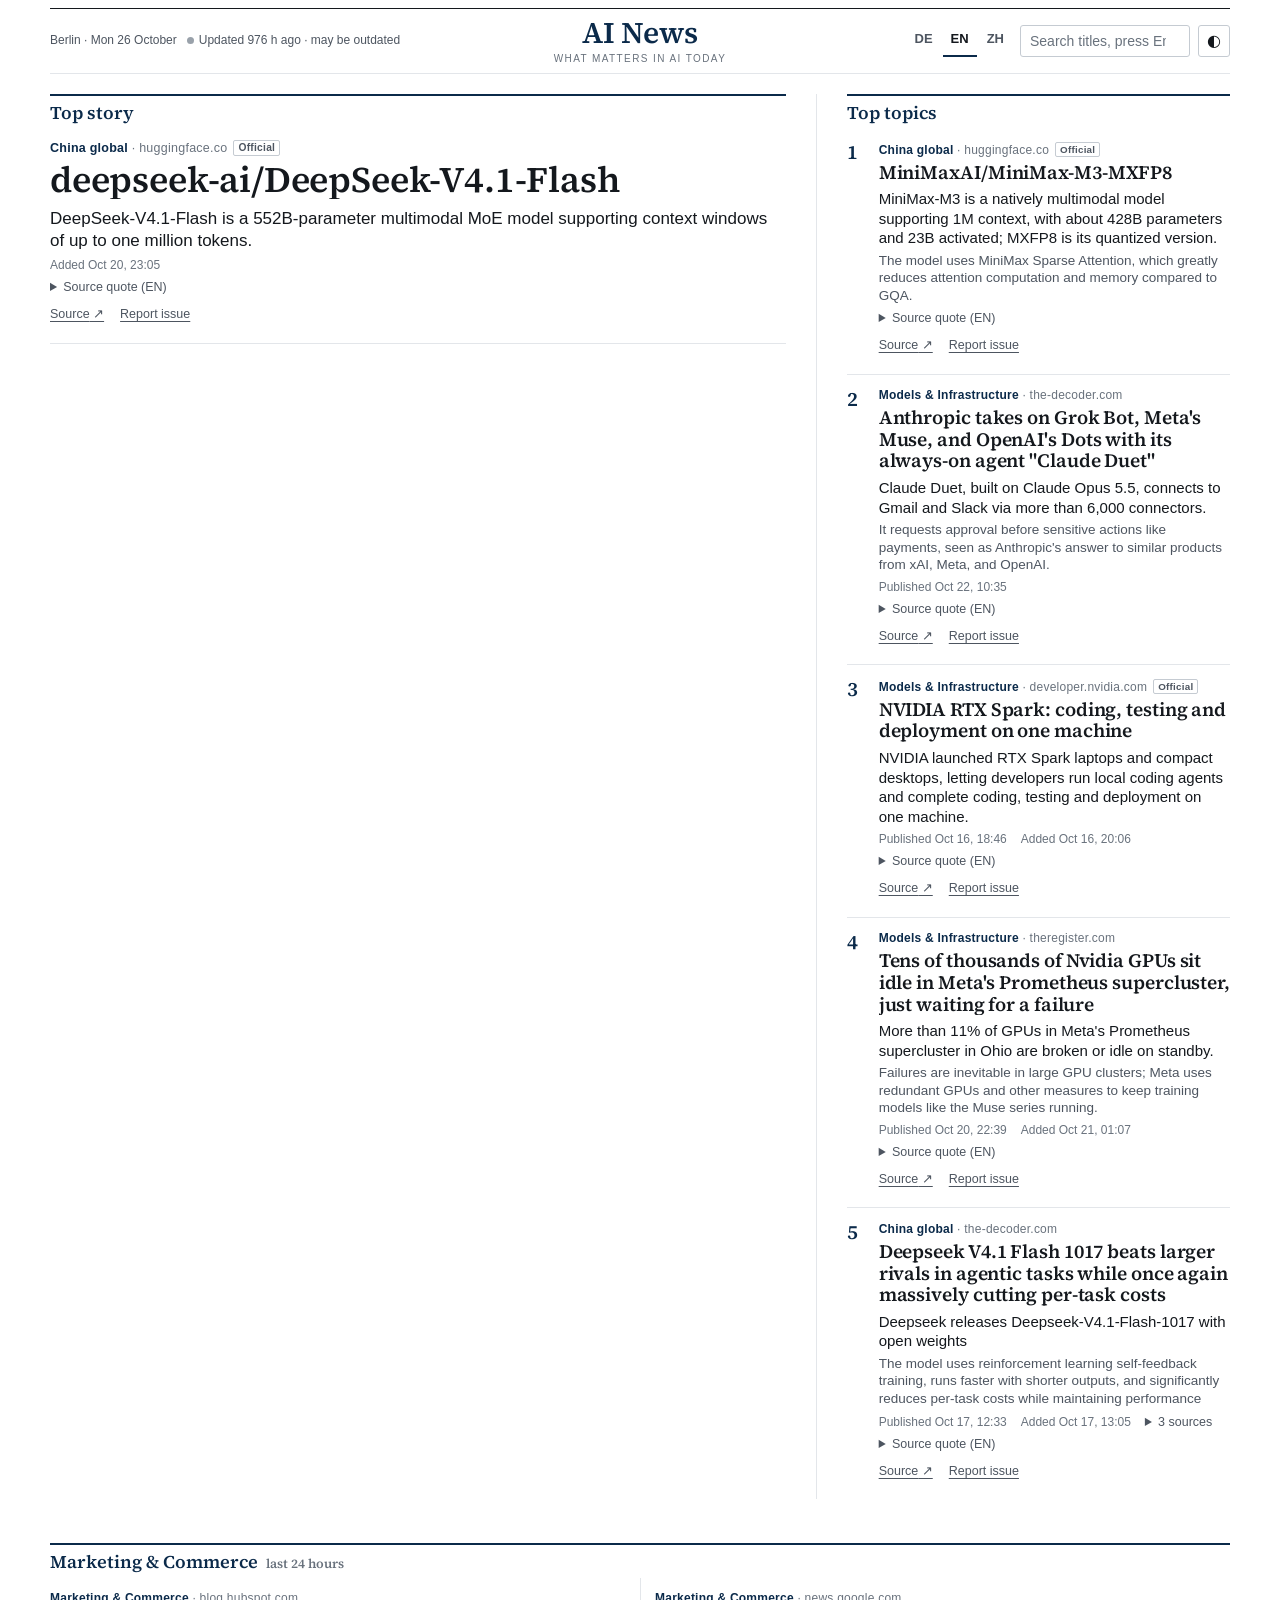
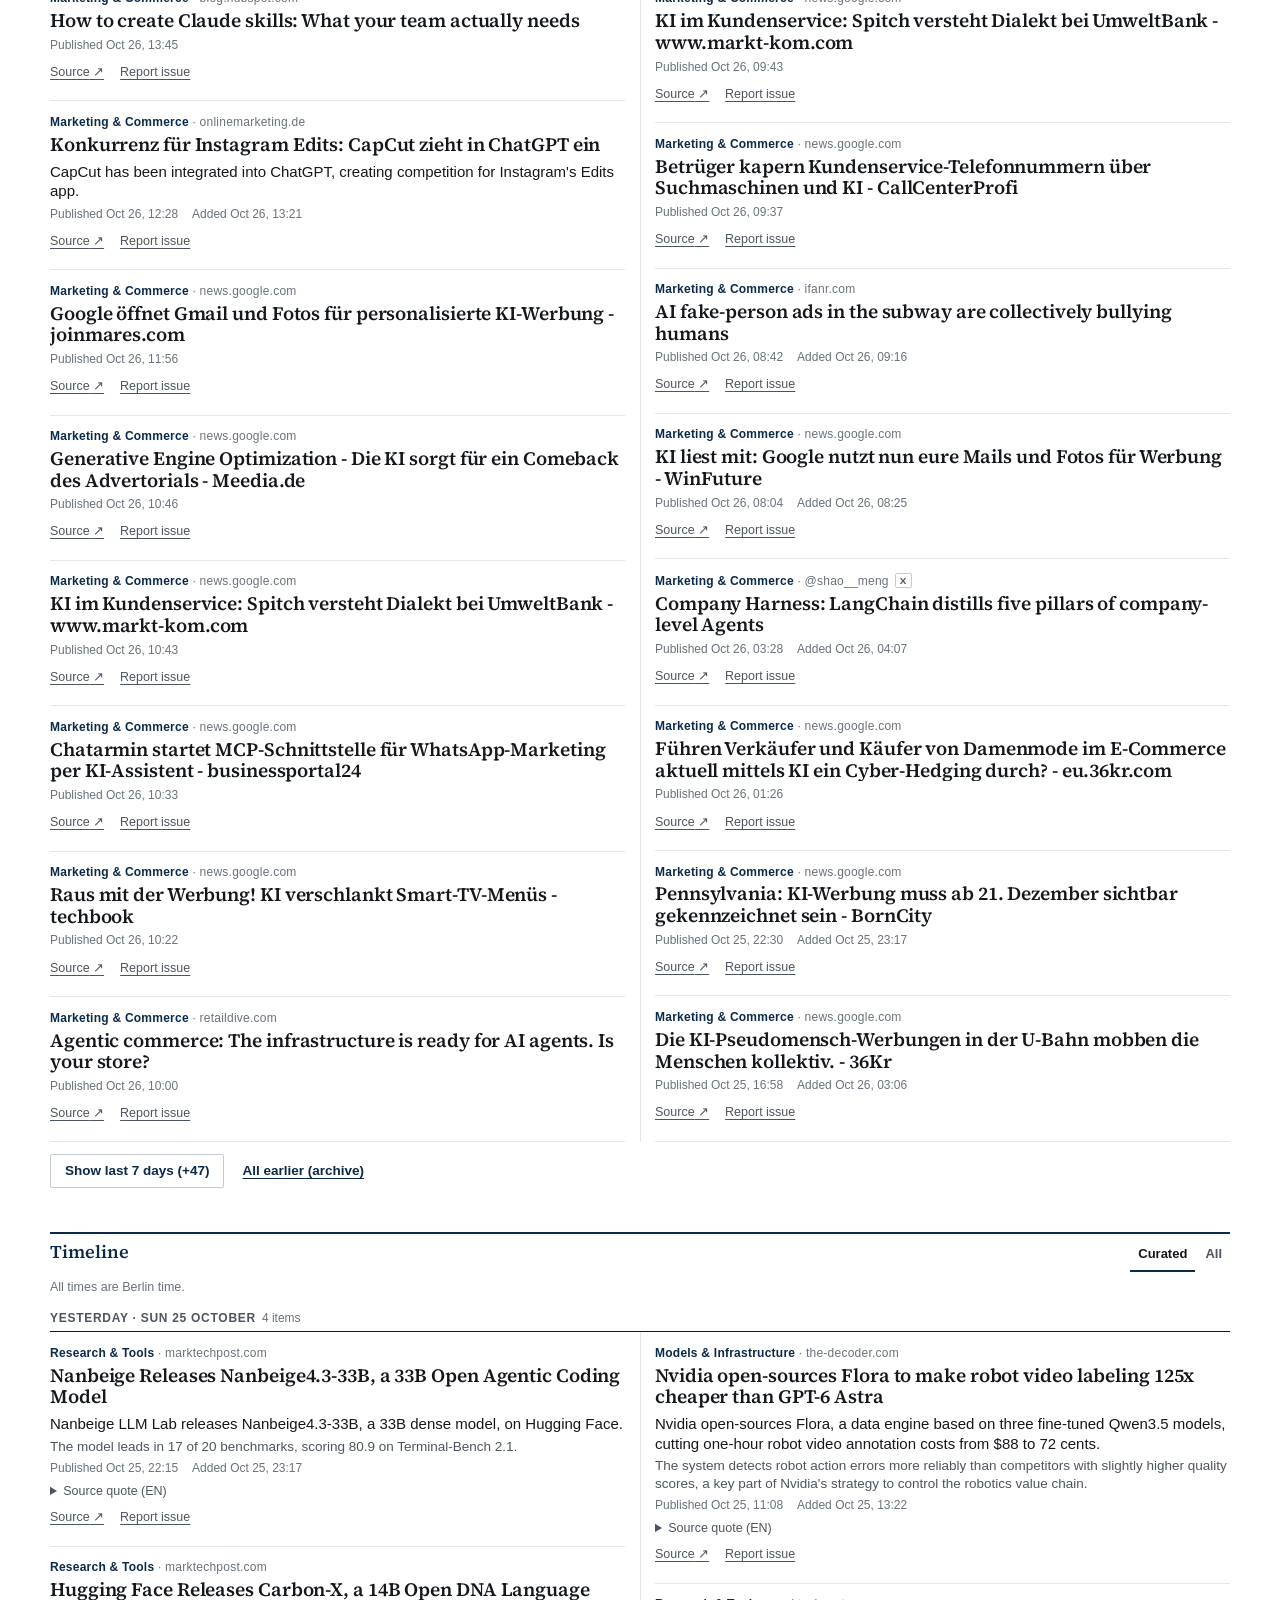
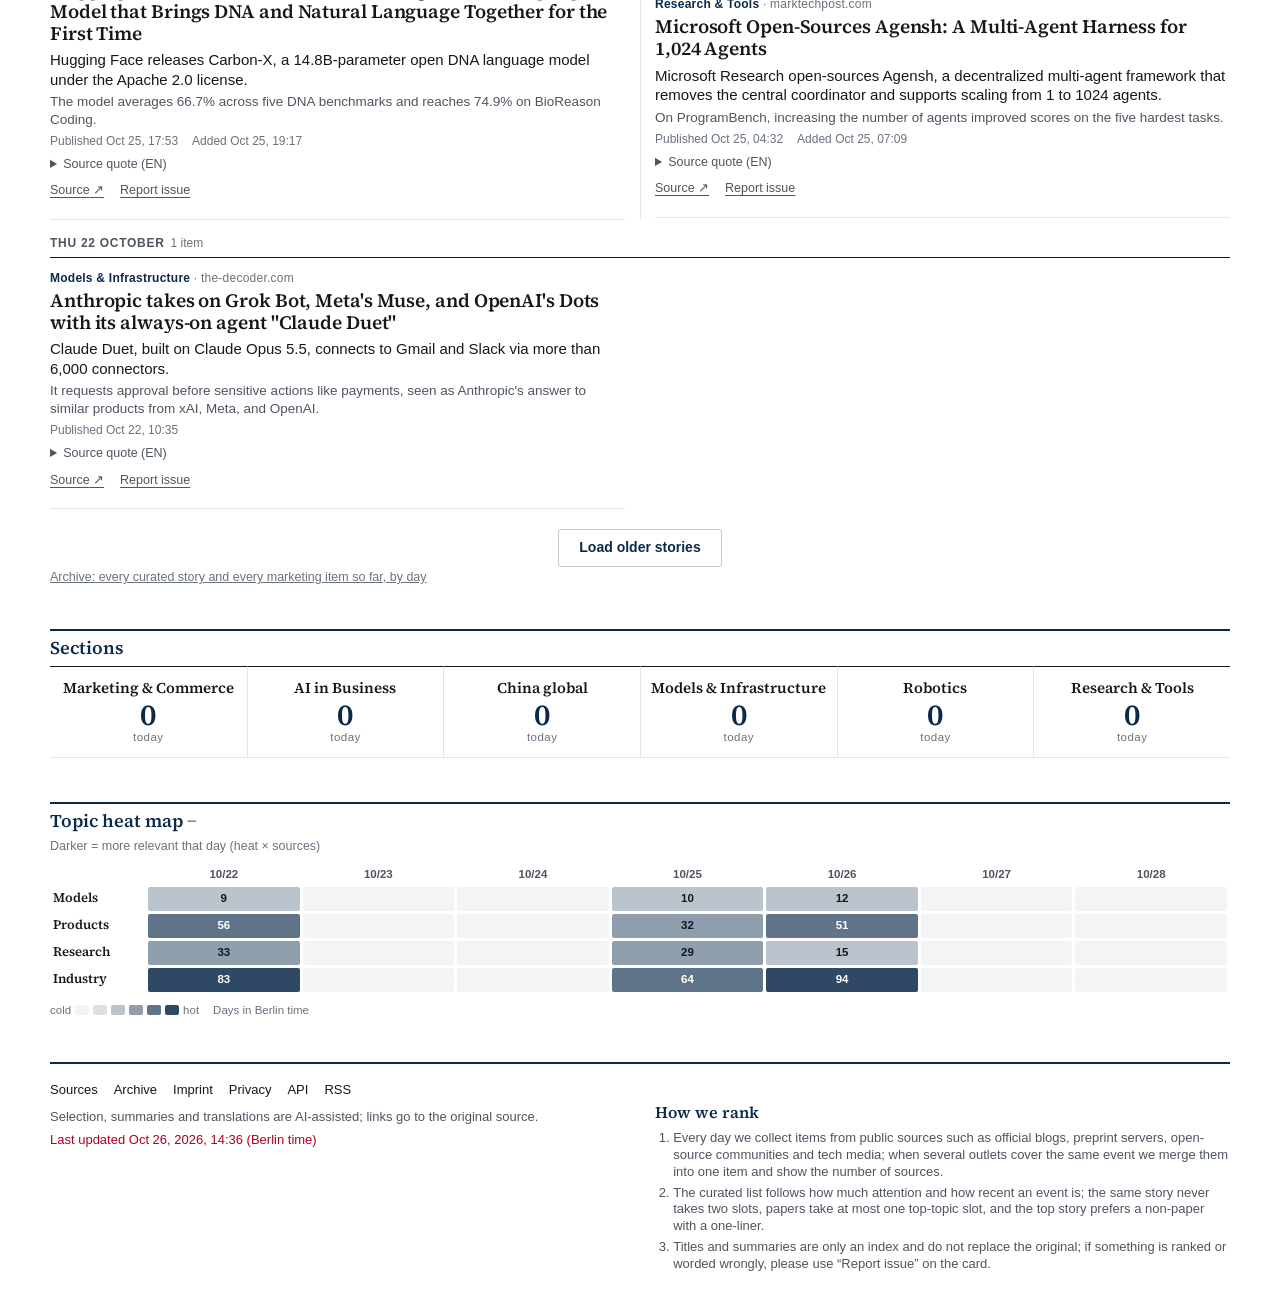
==== index.html @ ac94fbd1 "D6 发布链自动上线：job=ci generated_at=2026-10-26T13:36:54Z 精选=56；门禁全过（schema=过（3229 条，字段齐）；品牌=0 命中；精选=56（≥3" ====
<!doctype html>
<html lang="de">
<head>
<meta charset="utf-8">
<meta name="viewport" content="width=device-width, initial-scale=1, viewport-fit=cover">
<script>(function(){var r=document.documentElement;r.className+=" js";try{if(localStorage.getItem("kin-theme")==="dark")r.setAttribute("data-theme","dark")}catch(e){}})();</script>
<title>KI-Nachrichten · Was heute in der KI zählt</title>
<meta name="description" content="给中文读者的 AI 时间线：模型 / 产品 / 研究 / 行业，按柏林时间排列，标注抢跑时长与多源报道，每条卡片可展开核对英文原文引句。">
<link rel="canonical" href="https://news.aiimmigrant.de/">
<meta property="og:site_name" content="AI 资讯时间线">
<meta property="og:title" content="KI-Nachrichten · Was heute in der KI zählt">
<meta property="og:description" content="给中文读者的 AI 时间线：模型 / 产品 / 研究 / 行业，按柏林时间排列，标注抢跑时长与多源报道，每条卡片可展开核对英文原文引句。">
<link rel="stylesheet" href="assets/style.css">
<link rel="alternate" type="application/rss+xml" title="AI 资讯时间线" href="/feed.xml">
<link rel="alternate" type="application/json" title="AI 资讯时间线 · API v1" href="/api/v1/latest.json">
</head>
<body data-page="index" data-issues="https://github.com/sunxiaoxi2039-star/aiimmigrant-news/issues" data-stale-min="1800">
<div class="sheet"><div class="wrap">
<header class="topbar" id="topbar">
  <a class="wordmark" href="./" aria-label="KI-Nachrichten"><span class="wm-main" id="wordmark">KI-Nachrichten</span><span class="wm-sub" data-i="sub">Was heute in der KI zählt</span></a>
  <div class="tb-meta">
    <span class="tb-date" id="today-date"></span>
    <span class="fresh js-only" id="fresh" data-state="stale"><i class="dot" aria-hidden="true"></i><span id="fresh-txt"></span></span>
  </div>
  <div class="tb-tools">
    <div class="seg js-only" role="group" aria-label="Sprache / Language / 语言">
      <button type="button" id="lang-de" data-lang="de" aria-pressed="true">DE</button>
      <button type="button" id="lang-en" data-lang="en" aria-pressed="false">EN</button>
      <button type="button" id="lang-zh" data-lang="zh" aria-pressed="false">ZH</button>
    </div>
    <form class="search js-only" id="search-form" role="search"><input type="search" id="q" enterkeyhint="search" autocomplete="off" placeholder="Titel suchen, Enter zum Filtern" aria-label="Titel suchen, Enter zum Filtern" data-ph="ph" data-al="ph"></form>
    <button type="button" class="icon-btn js-only" id="theme-btn" aria-pressed="false" aria-label="Dunkler Modus" title="Dunkler Modus" data-al="theme" data-ti="theme">&#9680;</button>
  </div>
</header>

<p class="q-status" id="q-status" role="status" hidden></p>

<main id="main">
<section class="front sec" id="front" aria-live="polite">
  <div class="blk-lead">
    <div class="sec-head"><h2 class="blk-h" data-i="hLead">Schlagzeile</h2></div>
    <div id="lead"></div>
  </div>
  <div class="blk-top">
    <div class="sec-head"><h2 class="blk-h" data-i="hTop">Top-Themen</h2></div>
    <ol class="top-list" id="top-list"></ol>
  </div>
</section>

<section class="sec" id="multi" hidden>
  <div class="sec-head"><h2 class="blk-h" data-i="hMulti">Mehrfach berichtet</h2></div>
  <ul class="day-list" id="multi-list"></ul>
</section>

<section class="sec" id="marketing">
  <div class="sec-head"><h2 class="blk-h"><span data-i="mkH">Marketing &amp; Commerce</span><small id="mk-sub">letzte 24 Stunden</small></h2></div>
  <p class="fine" id="mk-note" hidden></p>
  <ul class="day-list" id="mk-list"></ul>
  <ul class="day-list" id="mk-ext" hidden></ul>
  <div class="mk-more">
    <button type="button" class="btn-line js-only" id="mk-btn" aria-expanded="false" aria-controls="mk-ext" hidden></button>
    <a href="archive/#marketing" data-i="mkAll">Alle früheren (Archiv)</a>
  </div>
</section>

<section class="sec" id="timeline">
  <div class="sec-head">
    <h2 class="blk-h" id="tl-title" data-i="timeline">Chronik</h2>
    <div class="seg js-only" role="group" aria-label="Umfang der Chronik" data-al="scopeAl">
      <button type="button" data-scope="selected" aria-pressed="true" data-i="scSel">Auswahl</button>
      <button type="button" data-scope="all" aria-pressed="false" data-i="scAll">Alle</button>
    </div>
  </div>
  <p class="tl-note" id="tl-note"></p>
  <div id="tl-days"></div>
  <button type="button" class="more" id="more" hidden>Ältere Meldungen laden</button>
  <p class="fine"><a href="archive/" data-i="arLink">Archiv: alle bisher ausgewählten Meldungen und Marketing-Meldungen nach Tag</a></p>
</section>

<section class="sec" id="cats">
  <div class="sec-head"><h2 class="blk-h" data-i="hCats">Rubriken</h2></div>
  <ul class="cat-list" id="cat-list"></ul>
</section>

<details class="heatwrap sec" id="heat">
  <summary class="sec-head" id="heat-sum"><h2 class="blk-h" data-i="heatTitle">Themen-Hitzekarte</h2></summary>
  <p class="fine" id="heat-sub" data-i="heatSub">Je dunkler, desto mehr Relevanz an diesem Tag (Hitze × Quellen)</p>
  <section class="hotbox heatmap" aria-label="热度地图"><h2>热度地图 <span class="badge">近 7 天</span><span class="hm-sub">格子越烫＝该主题当天越值得写（热度分×多源加权，鼠标悬停看标题）</span></h2><div class="hm-wrap"><table class="hm"><thead><tr><td></td><th scope="col"><span>10/22</span></th><th scope="col"><span>10/23</span></th><th scope="col"><span>10/24</span></th><th scope="col"><span>10/25</span></th><th scope="col"><span>10/26</span></th><th scope="col"><span>10/27</span></th><th scope="col"><span>10/28</span></th></tr></thead><tbody><tr><th scope="row">模型</th><td class="hm-c hm-2" title="模型 · 10/22 · 9 条 · 热度 472 · 1 条多源在报
— [MarkTechPost] Recursive Releases Flint, a…
— [HuggingFace博客] Ensemble forecasting with …
— [MarkTechPost] IBM AI Releases Granite Spe…"><span>9</span></td><td class="hm-c hm-0" title="模型 · 10/23 · 无条目"></td><td class="hm-c hm-0" title="模型 · 10/24 · 无条目"></td><td class="hm-c hm-2" title="模型 · 10/25 · 10 条 · 热度 434 · 1 条多源在报
— [MarkTechPost] How to Run Underdog Saluki …
— Nanbeige发布33B开源智能体编程模型
— [MarkTechPost] Hugging Face Releases Carbo…"><span>10</span></td><td class="hm-c hm-2" title="模型 · 10/26 · 12 条 · 热度 481 · 1 条多源在报
— DeepSeek-V4.1-Flash-1017 发布：更快更省
— [量子位] 成立3个月便反超GPT-6 Astra！深圳黑马首次亮相
— [雷峰网] DeepSeek 开源看家算子的同一周，AI 超过了它"><span>12</span></td><td class="hm-c hm-0" title="模型 · 10/27 · 无条目"></td><td class="hm-c hm-0" title="模型 · 10/28 · 无条目"></td></tr><tr><th scope="row">产品</th><td class="hm-c hm-4" title="产品 · 10/22 · 56 条 · 热度 2275
— Anthropic 推出 Claude Duet 云端代理
— Anthropic 发布常驻代理 Claude Duet
— [Claude Code Release] v2.1.307"><span>56</span></td><td class="hm-c hm-0" title="产品 · 10/23 · 无条目"></td><td class="hm-c hm-0" title="产品 · 10/24 · 无条目"></td><td class="hm-c hm-3" title="产品 · 10/25 · 32 条 · 热度 1162
— [Cohere] 推出 North 2
— 英伟达开源Flora：机器人视频标注成本降至1/125
— Anthropic称单智能体可取代多子智能体架构"><span>32</span></td><td class="hm-c hm-4" title="产品 · 10/26 · 51 条 · 热度 1732
— [Tech.eu] Swedish AI browser Strawberry ta…
— [TheRegister] Euro open source specialist …
— [TNW] Swedish startup Strawberry launches …"><span>51</span></td><td class="hm-c hm-0" title="产品 · 10/27 · 无条目"></td><td class="hm-c hm-0" title="产品 · 10/28 · 无条目"></td></tr><tr><th scope="row">研究</th><td class="hm-c hm-3" title="研究 · 10/22 · 33 条 · 热度 1343
— [LatentSpace] [AINews] OpenAI’s Patch the …
— [The Decoder] OpenAI agents analyze mouse …
— [DerStandard-Web] Anthropic will KI-Modell…"><span>33</span></td><td class="hm-c hm-0" title="研究 · 10/23 · 无条目"></td><td class="hm-c hm-0" title="研究 · 10/24 · 无条目"></td><td class="hm-c hm-3" title="研究 · 10/25 · 29 条 · 热度 1062
— [MarkTechPost] Researchers from Stanford a…
— 微软开源Agensh：支持1024个智能体的多智能体框架
— [TNW] Outside evaluators found ways OpenAI…"><span>29</span></td><td class="hm-c hm-2" title="研究 · 10/26 · 15 条 · 热度 571
— 清华与港中大开源AKV：面向LLM智能体的KV缓存工程服务系统
— [heise] heise+ | Weltmodelle: Wie KI lernt…
— [t3n] Wie Hacker KI-Modelle gegeneinander …"><span>15</span></td><td class="hm-c hm-0" title="研究 · 10/27 · 无条目"></td><td class="hm-c hm-0" title="研究 · 10/28 · 无条目"></td></tr><tr><th scope="row">行业</th><td class="hm-c hm-5" title="行业 · 10/22 · 83 条 · 热度 3492 · 1 条多源在报
— [Handelsblatt-Schlagzeilen] Künstliche Int…
— [WiWo-Unternehmen] KI-Start-up: DeepSeek s…
— [DerStandard-Web] Chinesisches KI-Start-up…"><span>83</span></td><td class="hm-c hm-0" title="行业 · 10/23 · 无条目"></td><td class="hm-c hm-0" title="行业 · 10/24 · 无条目"></td><td class="hm-c hm-4" title="行业 · 10/25 · 64 条 · 热度 2194
— 【商报头条】人工智能：SpaceX为AI芯片融资400亿美元
— [TNW] OpenAI cuts its valuation target to …
— [TNW] DeepSeek and MiniMax cleared to take…"><span>64</span></td><td class="hm-c hm-5" title="行业 · 10/26 · 94 条 · 热度 3899 · 2 条多源在报
— [ManagerMagazin-Unternehmen] Elon Musk: Sp…
— [量子位] 趋境科技完成 B 轮融资，半年实现超十倍速增长，加速高品质 AI Tok…
— 英国政府成立AI生物安全实验室应对新兴生物威胁"><span>94</span></td><td class="hm-c hm-0" title="行业 · 10/27 · 无条目"></td><td class="hm-c hm-0" title="行业 · 10/28 · 无条目"></td></tr></tbody></table></div><div class="hm-legend"><span>冷</span><i class="hm-0"></i><i class="hm-1"></i><i class="hm-2"></i><i class="hm-3"></i><i class="hm-4"></i><i class="hm-5"></i><span>烫</span><span class="hm-tz">日期按柏林时间切</span></div></section>
</details>
</main>

<footer class="foot" id="foot">
  <nav class="foot-links" aria-label="Footer"><a href="agents/" data-f="sources">Quellen</a><a href="archive/" data-f="archive">Archiv</a><a href="about.html#impressum" data-f="impressum">Impressum</a><a href="about.html#datenschutz" data-f="privacy">Datenschutz</a><a href="api/v1/latest.json" data-f="api">API</a><a href="feed.xml" data-f="rss">RSS</a></nav>
  <div class="foot-cols">
    <div>
      <p><span data-f="note">Auswahl, Zusammenfassung und Übersetzung KI-gestützt; Links führen zur Originalquelle.</span></p>
      <p><span id="last-updated" class="upd">Zuletzt aktualisiert 26.10.2026 14:36 (Berliner Zeit)</span></p>
    </div>
    <section class="wie" id="wie">
      <h2 data-i="wieH">Wie wir sortieren</h2>
      <ol>
        <li data-i="wie1">Wir sammeln täglich Meldungen aus öffentlichen Quellen wie offiziellen Blogs, Preprint-Servern, Open-Source-Communities und Tech-Medien; wird dasselbe Ereignis mehrfach berichtet, fassen wir es zu einer Meldung zusammen und nennen die Zahl der Quellen.</li>
        <li data-i="wie2">Die Auswahl folgt der Beachtung und Aktualität eines Ereignisses; dasselbe Thema belegt nur einen Platz, Studien stellen höchstens ein Top-Thema, und die Schlagzeile ist bevorzugt keine Studie und hat eine Kurzfassung.</li>
        <li data-i="wie3">Titel und Kurzfassungen sind nur ein Verzeichnis und ersetzen das Original nicht; stimmt etwas nicht, bitte „Fehler melden“ auf der Karte nutzen.</li>
      </ol>
    </section>
  </div>
</footer>

<noscript><div class="noscript-box">JavaScript erforderlich. Rohdaten: <a href="data/%E7%B2%BE%E9%80%89%E5%BA%93.json">data/精选库.json</a> · Archiv ohne JavaScript / Archive / 往期：<a href="archive/">archive/</a></div></noscript>
</div></div>

<script type="application/json" id="seed-data">{"generated_at_utc":"2026-10-26T13:36:54Z","profile":"zh","today_beijing":"2026-10-26","counts":{"total":3229,"selected":56,"big_fish_pending":0,"gates_all_green":1031,"hard_gate_hits":3,"freshness_gate_hits":0,"fresh_round":394,"fresh_green":32,"window_h":36.0,"window_out":7254,"carried":2835,"carried_expired":315,"carried_replaced":3,"retain_days":30.0,"trilingual":309,"domain_cap_demoted":2,"major_event_relayed":0,"major_channel":"major_source_zero","major_channel_vendor_nobody":5,"patch_selected":0,"title2":{"rewrite":0,"cut":0,"fallback":2,"strip":0},"title_src_fallback_selected":1,"title_src_cap_demoted":0,"title_src_cap_promoted":0,"body_source":{"page":73,"rss_full":20,"rss_teaser":301,"none":0},"dedup_from":8329,"prescreened_out":446},"heartbeat":{"radar_when_utc":"2026-10-26T13:23:34Z","minutes_ago":31,"status":"fresh","rule":"\u003e=180min 变红","computed_at_utc":"2026-10-26T13:54:38Z"},"items":[{"id":"f3132748f6fd","title_zh":"DeepSeek-V4.1-Flash-1017 发布：更快更省","one_liner_zh":"该模型是 DeepSeek-V4.1-Flash 的小版本更新，在推理、编程、智能体任务和视觉基准上均有显著提升。","why_zh":"新模型缩短任务执行时间和输出长度，使用户能以更低成本更快完成任务，推进多智能体框架下的性能–成本帕累托前沿。","title_en":"deepseek-ai/DeepSeek-V4.1-Flash-1017","title_de":"DeepSeek-V4.1-Flash-1017 veröffentlicht: schneller und günstiger","one_liner_en":"The model is a minor update to DeepSeek-V4.1-Flash, with significant gains across reasoning, coding, agentic tasks, and vision benchmarks.","one_liner_de":"Das Modell ist ein kleines Update zu DeepSeek-V4.1-Flash mit deutlichen Verbesserungen bei Reasoning, Programmieren, Agent-Aufgaben und Vision-Benchmarks.","why_en":"","why_de":"","category":"模型","selected":false,"score":81.5,"heat":71.7,"source_name":"中国实验室","source_tier":"T1","url":"https://huggingface.co/deepseek-ai/DeepSeek-V4.1-Flash-1017","published_utc":null,"first_seen_utc":"2026-10-26T00:06:41Z","detection_delay_hours":null,"scoop_hours":null,"clusters":[{"source_name":"GitHub代码","url":"https://github.com/karminski/deepseek-v4.1-flash-1017-issue-pov"}],"quote_en":"DeepSeek-V4.1-Flash-1017 is a minor update to DeepSeek-V4.1-Flash, delivering substantial improvements across reasoning, coding, agentic tasks, and visual benchmarks.","body_source":"rss_teaser","extract_len":23,"patch_card":false,"major_event":false,"body_relay":null,"big_fish_pending":false,"gates":{"g1_slots":true,"g2_entities":true,"g3_selfcheck":true,"g4_quote":true,"g5_banned":true,"g6_brand":true,"degraded":null,"title2_rewrite":"超长/不完整 37 字 → 重写 32 字","reused":true,"hard_gate":["no_body:rss_teaser"]},"title_src":"deepseek-ai/DeepSeek-V4.1-Flash-1017"},{"id":"0881830575a3","title_zh":"DeepSeek-V4.1-Flash 发布：百万上下文 MoE","one_liner_zh":"DeepSeek-V4.1-Flash 为 552B 参数多模态 MoE 模型，支持最多一百万 token 上下文","why_zh":"每个 token 仅激活 8B（预填）/16B（解码）参数，持久 KV 缓存约为 V4-Flash 的 1/8","title_en":"deepseek-ai/DeepSeek-V4.1-Flash","title_de":"DeepSeek-V4.1-Flash veröffentlicht: MoE mit Millionen-Token-Kontext","one_liner_en":"DeepSeek-V4.1-Flash is a 552B-parameter multimodal MoE model supporting context windows of up to one million tokens.","one_liner_de":"DeepSeek-V4.1-Flash ist ein multimodales MoE-Modell mit 552B Parametern und unterstützt Kontexte von bis zu einer Million Token.","why_en":"","why_de":"","category":"模型","selected":true,"score":81.5,"heat":65.2,"source_name":"中国实验室","source_tier":"T1","url":"https://huggingface.co/deepseek-ai/DeepSeek-V4.1-Flash","published_utc":null,"first_seen_utc":"2026-10-20T21:05:43Z","detection_delay_hours":null,"scoop_hours":null,"clusters":[],"quote_en":"This allows the model to activate only 8B parameters per token during prefill and 16B during decode, substantially improving cost efficiency for input-heavy agentic workloads.","body_source":"page","extract_len":3000,"patch_card":false,"major_event":false,"body_relay":null,"big_fish_pending":false,"gates":{"g1_slots":true,"g2_entities":true,"g3_selfcheck":true,"g4_quote":true,"g5_banned":true,"g6_brand":true,"degraded":null,"title2_rewrite":"超长/不完整 38 字 → 重写 32 字","reused":true},"title_src":"deepseek-ai/DeepSeek-V4.1-Flash","carried":true},{"id":"340d22003898","title_zh":"MiniMax发布MiniMax-M3-MXFP8量化模型","one_liner_zh":"MiniMax-M3是原生多模态模型，支持1M上下文，约428B参数、23B激活参数，MXFP8为其量化版本。","why_zh":"该模型采用MiniMax Sparse Attention稀疏注意力机制，相比GQA大幅降低注意力计算和内存占用","title_en":"MiniMaxAI/MiniMax-M3-MXFP8","title_de":"MiniMax veröffentlicht MiniMax-M3 MXFP8 quantisiertes Modell","one_liner_en":"MiniMax-M3 is a natively multimodal model supporting 1M context, with about 428B parameters and 23B activated; MXFP8 is its quantized version.","one_liner_de":"MiniMax-M3 ist ein nativ multimodales Modell mit 1M Kontext, etwa 428B Parametern und 23B aktivierten; MXFP8 ist die quantisierte Version.","why_en":"The model uses MiniMax Sparse Attention, which greatly reduces attention computation and memory compared to GQA.","why_de":"Das Modell nutzt MiniMax Sparse Attention und reduziert im Vergleich zu GQA Aufmerksamkeitsberechnung und Speicherbedarf deutlich.","category":"模型","selected":true,"score":81.5,"heat":65.2,"source_name":"中国实验室","source_tier":"T1","url":"https://huggingface.co/MiniMaxAI/MiniMax-M3-MXFP8","published_utc":null,"first_seen_utc":null,"detection_delay_hours":null,"scoop_hours":null,"clusters":[],"quote_en":"MiniMax-M3 is a native multimodal model with 1M context. It has ~428B parameters and ~23B activated parameters.","body_source":"page","extract_len":813,"patch_card":false,"major_event":false,"body_relay":null,"big_fish_pending":false,"gates":{"g1_slots":true,"g2_entities":true,"g3_selfcheck":true,"g4_quote":true,"g5_banned":true,"g6_brand":true,"degraded":null,"reused":true},"title_src":"MiniMaxAI/MiniMax-M3-MXFP8","carried_since_utc":"2026-10-22T00:38:35Z","carried":true},{"id":"f02d3bd3ecb7","title_zh":"[WorldLabs] 世界模型的分类体系","one_liner_zh":"","why_zh":"","title_en":"","title_de":"","one_liner_en":"","one_liner_de":"","why_en":"","why_de":"","category":"模型","selected":false,"score":80.0,"heat":64.0,"source_name":"官方博客","source_tier":"T1","url":"https://www.worldlabs.ai/blog/taxonomy-of-world-models","published_utc":null,"first_seen_utc":null,"detection_delay_hours":null,"scoop_hours":null,"clusters":[],"quote_en":"","body_source":"rss_teaser","extract_len":13,"patch_card":false,"major_event":false,"body_relay":null,"big_fish_pending":false,"gates":{"g1_slots":true,"g2_entities":true,"g3_selfcheck":true,"g4_quote":false,"g5_banned":true,"g6_brand":true,"degraded":"translate","degrade_reason":"g1=['quote 缺失'] g4=True"},"title_src":"[WorldLabs] taxonomy-of-world-models","carried_since_utc":"2026-10-22T00:38:35Z","carried":true},{"id":"b8c91c3458cb","title_zh":"","one_liner_zh":"","why_zh":"","title_en":"","title_de":"","one_liner_en":"","one_liner_de":"","why_en":"","why_de":"","category":"模型","selected":false,"score":78.0,"heat":62.4,"source_name":"官方博客","source_tier":"T1","url":"https://ai.meta.com/blog/introducing-muse-image-muse-video-msl/","published_utc":null,"first_seen_utc":null,"detection_delay_hours":null,"scoop_hours":null,"clusters":[],"quote_en":"","body_source":"rss_teaser","extract_len":11,"patch_card":false,"major_event":false,"body_relay":null,"big_fish_pending":false,"gates":{"g1_slots":true,"g2_entities":true,"g3_selfcheck":true,"g4_quote":false,"g5_banned":true,"g6_brand":true,"degraded":"translate","degrade_reason":"g1=['quote 缺失'] g4=True"},"title_src":"[Meta AI] introducing-muse-image-muse-video-msl","carried_since_utc":"2026-10-26T13:36:54Z","carried":true},{"id":"0edef253213e","title_zh":"NVIDIA推出Sentry：运行时保障AI代理安全","one_liner_zh":"NVIDIA Sentry是一个安全软件框架，用于在运行时监控AI代理。","why_zh":"原文指出代理在使用工具和凭证时可能绕过安全控制，监控需在代理无法触及的地方运行。","title_en":"Inside NVIDIA Sentry: Secure AI Agents at Runtime","title_de":"NVIDIA bringt Sentry für KI-Agenten-Sicherheit zur Laufzeit","one_liner_en":"NVIDIA Sentry is a security software framework for monitoring AI agents at runtime.","one_liner_de":"NVIDIA Sentry ist ein Sicherheitssoftware-Framework zur Überwachung von KI-Agenten zur Laufzeit.","why_en":"","why_de":"","category":"产品","selected":false,"score":75.5,"heat":67.5,"source_name":"官方RSS","source_tier":"T1","url":"https://developer.nvidia.com/blog/inside-nvidia-sentry-secure-ai-agents-at-runtime/","published_utc":"2026-10-21T09:52:19Z","first_seen_utc":null,"detection_delay_hours":null,"scoop_hours":null,"clusters":[],"quote_en":"NVIDIA Sentry is a security software framework that monitors AI…","body_source":"rss_teaser","extract_len":401,"patch_card":false,"major_event":false,"body_relay":null,"big_fish_pending":false,"gates":{"g1_slots":true,"g2_entities":true,"g3_selfcheck":true,"g4_quote":true,"g5_banned":true,"g6_brand":true,"degraded":null,"reused":true,"hard_gate":["no_body:rss_teaser"]},"title_src":"[NVIDIA生成式AI] Inside NVIDIA Sentry: Secure AI Agents at Runtime","carried":true},{"id":"d12066bfd5f2","title_zh":"DeepSeek发布V4.1-Flash-1017","one_liner_zh":"DeepSeek-V4.1-Flash-1017上线网站、App和API，Search \u0026 Fetch API开放","why_zh":"新模型经自反馈强化学习改进端到端项目开发，覆盖从游戏创建到3D建模的完整项目构建。","title_en":"[DeepSeek] news261017","title_de":"DeepSeek veröffentlicht V4.1-Flash-1017","one_liner_en":"DeepSeek-V4.1-Flash-1017 is live on the website, app, and API, with the Search \u0026 Fetch API now open.","one_liner_de":"DeepSeek-V4.1-Flash-1017 ist auf Website, App und API verfügbar, die Search-\u0026-Fetch-API ist geöffnet.","why_en":"","why_de":"","category":"模型","selected":false,"score":75.0,"heat":60.0,"source_name":"官方博客","source_tier":"T1","url":"https://api-docs.deepseek.com/news/news261017","published_utc":null,"first_seen_utc":null,"detection_delay_hours":null,"scoop_hours":null,"clusters":[],"quote_en":"Stronger benchmark performance, faster task completion, and shorter outputs than the previous version—a Pareto improvement in performance and cost.","body_source":"rss_teaser","extract_len":12,"patch_card":false,"major_event":false,"body_relay":null,"big_fish_pending":false,"gates":{"g1_slots":true,"g2_entities":true,"g3_selfcheck":true,"g4_quote":true,"g5_banned":true,"g6_brand":true,"degraded":null,"title2_cut":"超长/不完整 36 字 → 句读边界完整性截断 25 字（无省略号）","reused":true,"hard_gate":["no_body:rss_teaser"]},"title_src":"[DeepSeek] news261017"},{"id":"b2f8743d736c","title_zh":"Qwen发布Qwen-Image-2.1-Turbo文生图模型","one_liner_zh":"Qwen-Image-2.1-Turbo是Qwen-Image-2.1的加速检查点，支持8步去噪的文生图和图像编辑。","why_zh":"该模型采用7B视觉生成架构，可直接通过Diffusers加载使用，无需手动配置调度器。","title_en":"Qwen/Qwen-Image-2.1-Turbo","title_de":"Qwen veröffentlicht Qwen-Image-2.1-Turbo Text-zu-Bild-Modell","one_liner_en":"Qwen-Image-2.1-Turbo is an accelerated checkpoint of Qwen-Image-2.1, supporting 8-step denoising for text-to-image generation and image editing.","one_liner_de":"Qwen-Image-2.1-Turbo ist ein beschleunigter Checkpoint von Qwen-Image-2.1 und unterstützt 8-stufiges Denoising für Text-zu-Bild-Generierung und Bildbearbeitung.","why_en":"Built on a 7B visual generation architecture, it loads directly via Diffusers without manual scheduler configuration.","why_de":"Basierend auf einer 7B-Architektur für visuelle Generierung lässt es sich direkt über Diffusers laden, ohne manuelle Scheduler-Konfiguration.","category":"模型","selected":true,"score":75.0,"heat":60.0,"source_name":"中国实验室","source_tier":"T1","url":"https://huggingface.co/Qwen/Qwen-Image-2.1-Turbo","published_utc":null,"first_seen_utc":null,"detection_delay_hours":null,"scoop_hours":null,"clusters":[],"quote_en":"Qwen-Image-2.1-Turbo is an accelerated checkpoint of Qwen-Image-2.1 for text-to-image generation and image editing with 8 denoising steps.","body_source":"page","extract_len":1742,"patch_card":false,"major_event":false,"body_relay":null,"big_fish_pending":false,"gates":{"g1_slots":true,"g2_entities":true,"g3_selfcheck":true,"g4_quote":true,"g5_banned":true,"g6_brand":true,"degraded":null},"title_src":"Qwen/Qwen-Image-2.1-Turbo","carried_since_utc":"2026-10-20T16:10:03Z","carried":true},{"id":"b94e2367d6a1","title_zh":"音频语言模型听说特征方向一致性研究","one_liner_zh":"研究对6个模型、7个特征、11个语系的15种语言测量音频与文本两条流表示特征方向的一致性。","why_zh":"仅两个Qwen2.5-Omni模型的voicing在多重检验校正后超过随机配对参考，且参考值在不同模型间相差七倍。","title_en":"Do Audio Language Models Hear and Read Distinctive Features Alike?","title_de":"Richtungskonsistenz auditiver und textueller Merkmale in Audiosprachmodellen","one_liner_en":"Study measures feature direction consistency between audio and text streams across 6 models, 7 features, and 15 languages from 11 language families.","one_liner_de":"Studie misst Richtungskonsistenz zwischen Audio- und Textströmen über 6 Modelle, 7 Merkmale und 15 Sprachen aus 11 Sprachfamilien.","why_en":"Only two Qwen2.5-Omni models exceeded random-pair reference for voicing after multiple-testing correction, with reference values varying sevenfold across models.","why_de":"Nur zwei Qwen2.5-Omni-Modelle übertrafen die Zufallspaar-Referenz für Voicing nach Mehrfachtest-Korrektur, mit siebenfach variierenden Referenzwerten zwischen Modellen.","category":"模型","selected":true,"score":74.5,"heat":59.6,"source_name":"arXiv论文","source_tier":"T1","url":"http://arxiv.org/abs/2609.30167v1","published_utc":null,"first_seen_utc":null,"detection_delay_hours":null,"scoop_hours":null,"clusters":[],"quote_en":"We apply this to 6 models, 7 features and 15 languages from 11 families.","body_source":"page","extract_len":1085,"patch_card":false,"major_event":false,"body_relay":null,"big_fish_pending":false,"gates":{"g1_slots":true,"g2_entities":true,"g3_selfcheck":true,"g4_quote":true,"g5_banned":true,"g6_brand":true,"degraded":null},"title_src":"Do Audio Language Models Hear and Read Distinctive Features Alike?","carried_since_utc":"2026-10-16T07:10:50Z","carried":true},{"id":"ad63bb18fc0c","title_zh":"[Cohere] 推出 North 2","one_liner_zh":"","why_zh":"","title_en":"introducing-north-2","title_de":"Cohere stellt North 2 vor","one_liner_en":"","one_liner_de":"","why_en":"","why_de":"","category":"产品","selected":false,"score":74.0,"heat":59.2,"source_name":"官方博客","source_tier":"T1","url":"https://cohere.com/blog/introducing-north-2","published_utc":null,"first_seen_utc":"2026-10-25T16:21:11Z","detection_delay_hours":null,"scoop_hours":null,"clusters":[],"quote_en":"","body_source":"rss_teaser","extract_len":10,"patch_card":false,"major_event":false,"body_relay":null,"big_fish_pending":false,"gates":{"g1_slots":true,"g2_entities":true,"g3_selfcheck":true,"g4_quote":false,"g5_banned":true,"g6_brand":true,"degraded":"translate","degrade_reason":"g1=['quote 缺失'] g4=True"},"title_src":"[Cohere] introducing-north-2"},{"id":"9925685aaa72","title_zh":"","one_liner_zh":"","why_zh":"","title_en":"","title_de":"","one_liner_en":"","one_liner_de":"","why_en":"","why_de":"","category":"模型","selected":false,"score":74.0,"heat":59.2,"source_name":"官方博客","source_tier":"T1","url":"https://ai.meta.com/blog/introducing-muse-spark-meta-model-api/","published_utc":null,"first_seen_utc":null,"detection_delay_hours":null,"scoop_hours":null,"clusters":[],"quote_en":"","body_source":"rss_teaser","extract_len":11,"patch_card":false,"major_event":false,"body_relay":null,"big_fish_pending":false,"gates":{"g1_slots":true,"g2_entities":true,"g3_selfcheck":true,"g4_quote":false,"g5_banned":true,"g6_brand":true,"degraded":"translate","degrade_reason":"g1=['quote 缺失'] g4=True"},"title_src":"[Meta AI] introducing-muse-spark-meta-model-api","carried_since_utc":"2026-10-26T13:36:54Z","carried":true},{"id":"177e11a40614","title_zh":"[Meta AI] 介绍 muse-spark-msl","one_liner_zh":"","why_zh":"","title_en":"","title_de":"","one_liner_en":"","one_liner_de":"","why_en":"","why_de":"","category":"模型","selected":false,"score":74.0,"heat":59.2,"source_name":"官方博客","source_tier":"T1","url":"https://ai.meta.com/blog/introducing-muse-spark-msl/","published_utc":null,"first_seen_utc":null,"detection_delay_hours":null,"scoop_hours":null,"clusters":[],"quote_en":"","body_source":"rss_teaser","extract_len":11,"patch_card":false,"major_event":false,"body_relay":null,"big_fish_pending":false,"gates":{"g1_slots":true,"g2_entities":true,"g3_selfcheck":true,"g4_quote":false,"g5_banned":true,"g6_brand":true,"degraded":"translate","degrade_reason":"g1=['quote 缺失'] g4=True"},"title_src":"[Meta AI] introducing-muse-spark-msl","carried_since_utc":"2026-10-26T13:36:54Z","carried":true},{"id":"fbc2ff04da48","title_zh":"NVIDIA RTX Spark：单机完成编码、测试与部署","one_liner_zh":"NVIDIA 推出 RTX Spark 笔记本与紧凑台式机，开发者可在单机上运行本地编码智能体并完成编码、测试和部署。","why_zh":"配备 GB10 芯片、最高 128GB 统一内存和 1 petaflop FP4 AI 算力，可本地运行编码模型","title_en":"NVIDIA RTX Spark: coding, testing and deployment on one machine","title_de":"NVIDIA RTX Spark: Codieren, Testen und Deployment an einem Gerät","one_liner_en":"NVIDIA launched RTX Spark laptops and compact desktops, letting developers run local coding agents and complete coding, testing and deployment on one machine.","one_liner_de":"NVIDIA brachte RTX-Spark-Laptops und kompakte Desktops heraus, mit denen Entwickler lokale Coding-Agents betreiben und Codieren, Testen und Deployment auf einem Gerät erledigen können.","why_en":"","why_de":"","category":"产品","selected":true,"score":74.0,"heat":63.1,"source_name":"官方RSS","source_tier":"T1","url":"https://developer.nvidia.com/blog/code-test-and-deploy-on-one-machine-with-nvidia-rtx-spark/","published_utc":"2026-10-16T16:46:50Z","first_seen_utc":"2026-10-16T18:06:01Z","detection_delay_hours":1.3,"scoop_hours":null,"clusters":[],"quote_en":"With up to 128GB of unified memory and 1 petaflop of FP4 AI compute, developers can run coding models locally","body_source":"page","extract_len":3000,"patch_card":false,"major_event":false,"body_relay":null,"big_fish_pending":false,"gates":{"g1_slots":true,"g2_entities":true,"g3_selfcheck":true,"g4_quote":true,"g5_banned":true,"g6_brand":true,"degraded":null,"title2_rewrite":"超长/不完整 33 字 → 重写 29 字","reused":true},"title_src":"[NVIDIA生成式AI] Code, Test, and Deploy on One Machine with NVIDIA RTX Spark","carried":true},{"id":"8bf074ecb8b5","title_zh":"Cohere rerank-5","one_liner_zh":"","why_zh":"","title_en":"","title_de":"","one_liner_en":"","one_liner_de":"","why_en":"","why_de":"","category":"模型","selected":false,"score":73.0,"heat":58.4,"source_name":"官方博客","source_tier":"T1","url":"https://cohere.com/blog/rerank-5","published_utc":null,"first_seen_utc":null,"detection_delay_hours":null,"scoop_hours":null,"clusters":[],"quote_en":"","body_source":"rss_teaser","extract_len":10,"patch_card":false,"major_event":false,"body_relay":null,"big_fish_pending":false,"gates":{"g1_slots":true,"g2_entities":true,"g3_selfcheck":true,"g4_quote":false,"g5_banned":true,"g6_brand":true,"degraded":"translate","degrade_reason":"g1=['quote 缺失'] g4=True"},"title_src":"[Cohere] rerank-5","carried_since_utc":"2026-10-26T13:36:54Z","carried":true},{"id":"b1b9af50182a","title_zh":"[Cohere] embed-5","one_liner_zh":"","why_zh":"","title_en":"embed-5","title_de":"[Cohere] embed-5","one_liner_en":"","one_liner_de":"","why_en":"","why_de":"","category":"模型","selected":false,"score":73.0,"heat":58.4,"source_name":"官方博客","source_tier":"T1","url":"https://cohere.com/blog/embed-5","published_utc":null,"first_seen_utc":"2026-10-22T04:07:27Z","detection_delay_hours":null,"scoop_hours":null,"clusters":[],"quote_en":"","body_source":"rss_teaser","extract_len":10,"patch_card":false,"major_event":false,"body_relay":null,"big_fish_pending":false,"gates":{"g1_slots":true,"g2_entities":true,"g3_selfcheck":true,"g4_quote":false,"g5_banned":true,"g6_brand":true,"degraded":"translate","degrade_reason":"g1=['quote 缺失'] g4=True"},"title_src":"[Cohere] embed-5","carried":true},{"id":"9ed7d925ac1c","title_zh":"Tencent-Hunyuan 发布 IP-Adapter 模块","one_liner_zh":"Tencent-Hunyuan 发布 IP-Adapter，提供基础模型权重与模块权重用于训练和推理。","why_zh":"推理时可用参数指定 IP-Adapter 参考图的权重，数值越大结果与参考图关联越强，并支持多分辨率训练。","title_en":"Tencent-Hunyuan/IP-Adapter","title_de":"Tencent-Hunyuan veröffentlicht IP-Adapter-Modul","one_liner_en":"Tencent-Hunyuan released IP-Adapter, providing base model weights and module weights for training and inference.","one_liner_de":"Tencent-Hunyuan veröffentlicht IP-Adapter mit Basismodell-Gewichten und Modulgewichten für Training und Inferenz.","why_en":"During inference, a parameter sets the IP-Adapter reference image weight: higher values tie results more strongly to the reference, with multi-resolution training supported.","why_de":"Beim Inferenzieren legt ein Parameter das Gewicht des IP-Adapter-Referenzbilds fest: höhere Werte binden Ergebnisse stärker an das Bild, mit Multi-Resolution-Training.","category":"模型","selected":true,"score":73.0,"heat":58.4,"source_name":"中国实验室","source_tier":"T1","url":"https://huggingface.co/Tencent-Hunyuan/IP-Adapter","published_utc":null,"first_seen_utc":null,"detection_delay_hours":null,"scoop_hours":null,"clusters":[],"quote_en":"We provide base model weights for IP-Adapter training, you can use module weights for IP-Adapter training.","body_source":"page","extract_len":738,"patch_card":false,"major_event":false,"body_relay":null,"big_fish_pending":false,"gates":{"g1_slots":true,"g2_entities":true,"g3_selfcheck":true,"g4_quote":true,"g5_banned":true,"g6_brand":true,"degraded":null,"reused":true},"title_src":"Tencent-Hunyuan/IP-Adapter","carried_since_utc":"2026-10-20T23:08:40Z","carried":true},{"id":"03b36e57b6ae","title_zh":"Lafa：80 亿参数连续流语言模型","one_liner_zh":"Lafa 以不到 300 亿 token 训练出 8B 参数的流语言模型，在指令遵循","why_zh":"其自推测解码方案在质量相当下达到自回归模型 2.54 倍吞吐量。","title_en":"Large Flow Language Models","title_de":"Lafa: Sprachmodell mit 8B Parametern und Continuous Flow","one_liner_en":"Lafa trains an 8B-parameter flow language model on under 30 billion tokens, with instruction-following performance","one_liner_de":"Lafa trainiert ein 8B-Parameter-Flow-Sprachmodell mit unter 30 Mrd. Tokens, inklusive Instruktionsbefolgung","why_en":"Its self-speculative decoding achieves 2.54x the throughput of autoregressive models at comparable quality.","why_de":"Sein Self-Speculative-Decoding erreicht 2,54-fachen Durchsatz autoregressiver Modelle bei vergleichbarer Qualität.","category":"模型","selected":true,"score":72.0,"heat":57.6,"source_name":"arXiv论文","source_tier":"T1","url":"http://arxiv.org/abs/2610.28559v1","published_utc":null,"first_seen_utc":null,"detection_delay_hours":null,"scoop_hours":null,"clusters":[],"quote_en":"This yields 2.54x the throughput of an AR model at comparable quality, outperforming multi-token prediction and discrete diffusion methods.","body_source":"page","extract_len":1458,"patch_card":false,"major_event":false,"body_relay":null,"big_fish_pending":false,"gates":{"g1_slots":true,"g2_entities":true,"g3_selfcheck":true,"g4_quote":true,"g5_banned":true,"g6_brand":true,"degraded":null,"reused":true},"title_src":"Large Flow Language Models","carried_since_utc":"2026-10-26T13:36:54Z","carried":true},{"id":"bb7b3ffda07d","title_zh":"SWE-DIVE：动态用户模拟的多轮编程智能体评测框架","one_liner_zh":"研究者推出 SWE-DIVE 框架，用用户模拟器和对话验证器在多轮环境中评测编程智能体。","why_zh":"现有基准（如 SWE-bench）依赖单轮、格式良好的提示，而真实场景提示常不规范且涉及多轮迭代","title_en":"SWE-DIVE: Multi-Turn Coding Agent Evaluation with Dynamic User Simulation","title_de":"SWE-DIVE: Multi-Turn-Benchmark für Coding-Agenten mit dynamischer Nutzersimulation","one_liner_en":"Researchers introduce SWE-DIVE, a framework that benchmarks coding agents in multi-turn settings using a user simulator and dialogue verifier.","one_liner_de":"Forscher stellen SWE-DIVE vor, ein Framework, das Coding-Agenten in Multi-Turn-Umgebungen mit Nutzersimulator und Dialog-Verifizierer bewertet.","why_en":"Existing benchmarks like SWE-bench rely on single-turn, well-formatted prompts, while real-world prompts are often messy and involve multi-turn iteration.","why_de":"Bestehende Benchmarks wie SWE-bench nutzen einwändige, sauber formatierte Prompts, während echte Prompts oft unordentlich sind und mehrere Iterationen erfordern.","category":"研究","selected":true,"score":72.0,"heat":57.6,"source_name":"arXiv论文","source_tier":"T1","url":"http://arxiv.org/abs/2610.30047v1","published_utc":null,"first_seen_utc":null,"detection_delay_hours":null,"scoop_hours":null,"clusters":[],"quote_en":"To achieve this, we introduce a user simulator that can simulate different behavioral patterns and communicate with the coding agent.","body_source":"page","extract_len":1412,"patch_card":false,"major_event":false,"body_relay":null,"big_fish_pending":false,"gates":{"g1_slots":true,"g2_entities":true,"g3_selfcheck":true,"g4_quote":true,"g5_banned":true,"g6_brand":true,"degraded":null},"title_src":"SWE-DIVE: Multi-Turn Coding Agent Evaluation with Dynamic User Simulation","carried_since_utc":"2026-10-26T13:36:54Z","carried":true},{"id":"02edfda56888","title_zh":"DeepSeek发布V4.1-Flash-1017新模型","one_liner_zh":"新模型DeepSeek-V4.1-Flash-1017在代码、Agent任务等基准测试中明显提升，同时缩短任务运行时间","why_zh":"官方称之为“性能—费用的帕累托改进”；配套自研Search/Fetch API每千次成功请求5元，限时至11月1日免费。","title_en":"DeepSeek releases new V4.1-Flash-1017 model","title_de":"DeepSeek veröffentlicht neues Modell V4.1-Flash-1017","one_liner_en":"The new DeepSeek-V4.1-Flash-1017 shows clear gains on coding and agent benchmarks while shortening task runtimes.","one_liner_de":"Das neue DeepSeek-V4.1-Flash-1017 erzielt deutliche Fortschritte bei Coding- und Agent-Benchmarks und verkürzt zugleich die Laufzeiten.","why_en":"","why_de":"","category":"模型","selected":true,"score":72.0,"heat":61.3,"source_name":"官方RSS","source_tier":"T1.5","url":"https://www.qbitai.com/2026/10/504067.html","published_utc":"2026-10-17T12:21:09Z","first_seen_utc":"2026-10-17T15:06:39Z","detection_delay_hours":2.8,"scoop_hours":null,"clusters":[],"quote_en":"和上一版V4.1 Flash相比，1017版本在各项基准测试里几乎是整齐抬头，代码、Agent任务等能力都有明显提升。","body_source":"page","extract_len":1882,"patch_card":false,"major_event":false,"body_relay":null,"big_fish_pending":false,"gates":{"g1_slots":true,"g2_entities":true,"g3_selfcheck":true,"g4_quote":true,"g5_banned":true,"g6_brand":true,"degraded":null,"reused":true},"title_src":"[量子位] 突发！DeepSeek新模型发布，超级性价比斩杀一切","carried":true},{"id":"3b8761fd50cf","title_zh":"","one_liner_zh":"","why_zh":"","title_en":"","title_de":"","one_liner_en":"","one_liner_de":"","why_en":"","why_de":"","category":"模型","selected":false,"score":72.0,"heat":57.6,"source_name":"arXiv论文","source_tier":"T1","url":"http://arxiv.org/abs/2609.30173v1","published_utc":null,"first_seen_utc":null,"detection_delay_hours":null,"scoop_hours":null,"clusters":[],"quote_en":"","body_source":"page","extract_len":1567,"patch_card":false,"major_event":false,"body_relay":null,"big_fish_pending":false,"gates":{"g1_slots":true,"g2_entities":true,"g3_selfcheck":true,"g4_quote":false,"g5_banned":true,"g6_brand":true,"degraded":"raw","degrade_reason":"g2=['num:4,000', 'num:2.45%', 'num:10,000']"},"title_src":"GridSFM: A Foundation Model for Solving AC Optimal Power Flow","carried_since_utc":"2026-10-16T07:10:50Z","carried":true},{"id":"b7591f73a11d","title_zh":"ByteDance-Seed发布SimArt模型预训练权重","one_liner_zh":"ByteDance-Seed发布SimArt模型权重，基于Qwen3-VL-8B微调","why_zh":"该目录包含多模态大语言模型和Sparse VQ-VAE的权重，用于将3D部件几何编码解码至离散潜在空间。","title_en":"ByteDance-Seed/SimArt","title_de":"ByteDance-Seed veröffentlicht SimArt vortrainierte Gewichte","one_liner_en":"ByteDance-Seed released SimArt model weights, fine-tuned on Qwen3-VL-8B.","one_liner_de":"ByteDance-Seed hat SimArt Modellgewichte veröffentlicht, feinabgestimmt auf Qwen3-VL-8B.","why_en":"The repository contains weights for a multimodal LLM and a Sparse VQ-VAE that encodes and decodes 3D part geometry into a discrete latent space.","why_de":"Das Repository enthält Gewichte für ein multimodales LLM und ein Sparse VQ-VAE, das 3D-Bauteilgeometrie in einen diskreten latenten Raum kodiert und dekodiert.","category":"产品","selected":true,"score":71.5,"heat":57.2,"source_name":"中国实验室","source_tier":"T1","url":"https://huggingface.co/ByteDance-Seed/SimArt","published_utc":null,"first_seen_utc":null,"detection_delay_hours":null,"scoop_hours":null,"clusters":[],"quote_en":"Purpose: Used for generating articulated 3D object structures (URDF files) based on multi-modal inputs.","body_source":"page","extract_len":667,"patch_card":false,"major_event":false,"body_relay":null,"big_fish_pending":false,"gates":{"g1_slots":true,"g2_entities":true,"g3_selfcheck":true,"g4_quote":true,"g5_banned":true,"g6_brand":true,"degraded":null,"reused":true},"title_src":"ByteDance-Seed/SimArt","carried_since_utc":"2026-10-22T00:38:35Z","carried":true},{"id":"4d10fa7ef77e","title_zh":"","one_liner_zh":"","why_zh":"","title_en":"How NVIDIA OpenShell Reference Architecture Secures and Governs AI Agent Workloads at Scale","title_de":"Wie die NVIDIA OpenShell-Referenzarchitektur KI-Agenten-Workloads sichert","one_liner_en":"","one_liner_de":"","why_en":"","why_de":"","category":"产品","selected":false,"score":71.0,"heat":63.5,"source_name":"官方RSS","source_tier":"T1","url":"https://developer.nvidia.com/blog/how-nvidia-openshell-reference-architecture-secures-and-governs-ai-agent-workloads-at-scale/","published_utc":"2026-10-21T09:50:18Z","first_seen_utc":null,"detection_delay_hours":null,"scoop_hours":null,"clusters":[],"quote_en":"","body_source":"rss_teaser","extract_len":402,"patch_card":false,"major_event":false,"body_relay":null,"big_fish_pending":false,"gates":{"g1_slots":true,"g2_entities":true,"g3_selfcheck":false,"g4_quote":true,"g5_banned":true,"g6_brand":true,"degraded":"translate","g3_flags":["标题和一句话称 OpenShell 是 NVIDIA 的方案，但原文仅为摘录片段，未出现 'NVIDIA 介绍'、'OpenShell 参考架构用于保障和治理工作负载' 的具体说明——不过标题原文确实含此表述。注意：'生成其他智能体' 原文为 spawning other agents to collaborate with，有依据；'动作路径随工作动态产生' 有依据；'风险会不断累积' 有依据。故序号6全部有依据。"],"degrade_reason":"自查打回:[\"标题和一句话称 OpenShell 是 NVIDIA 的方案，但原文仅为摘录片段，未出现 'NVIDIA 介绍'、'OpenShell 参考架构用于保障和治理工作负载' 的具体说明——不过标题原文确实含此表述。注意：'生成其他智能体' "},"title_src":"[NVIDIA生成式AI] How NVIDIA OpenShell Reference Architecture Secures and Governs AI Agent Workloads at Scale","carried":true},{"id":"0c182f0ad881","title_zh":"先验摊销的上下文贝叶斯推断用于广义线性混合效应模型","one_liner_zh":"分层数据在实证科学中普遍存在，常用广义线性混合效应模型分析。","why_zh":"贝叶斯推断是该类模型分析的常见方法。","title_en":"","title_de":"","one_liner_en":"","one_liner_de":"","why_en":"","why_de":"","category":"模型","selected":false,"score":70.0,"heat":56.0,"source_name":"arXiv论文","source_tier":"T1","url":"http://arxiv.org/abs/2609.24422v1","published_utc":null,"first_seen_utc":null,"detection_delay_hours":null,"scoop_hours":null,"clusters":[],"quote_en":"","body_source":"","extract_len":160,"patch_card":false,"major_event":false,"body_relay":null,"big_fish_pending":false,"gates":{"g1_slots":true,"g2_entities":true,"g3_selfcheck":true,"g4_quote":true,"g5_banned":true,"g6_brand":true,"degraded":null,"reused":true,"hard_gate":["no_body:none"]},"title_src":"Prior-Amortized In-Context Bayesian Inference for Generalized Linear Mixed-Effects Models","carried_since_utc":"2026-10-16T07:10:50Z","carried":true},{"id":"1b1676962018","title_zh":"ARM：带路由记忆的可学习稀疏控制注意力","one_liner_zh":"研究指出大语言模型长上下文推理受KV缓存机制限制。","why_zh":"原文摘要仅说明长上下文推理受KV缓存机制限制，未提供更多影响细节。","title_en":"","title_de":"","one_liner_en":"","one_liner_de":"","why_en":"","why_de":"","category":"行业","selected":false,"score":70.0,"heat":56.0,"source_name":"arXiv论文","source_tier":"T1","url":"http://arxiv.org/abs/2609.24417v1","published_utc":null,"first_seen_utc":null,"detection_delay_hours":null,"scoop_hours":null,"clusters":[],"quote_en":"","body_source":"rss_teaser","extract_len":160,"patch_card":false,"major_event":false,"body_relay":null,"big_fish_pending":false,"gates":{"g1_slots":true,"g2_entities":true,"g3_selfcheck":true,"g4_quote":true,"g5_banned":true,"g6_brand":true,"degraded":null,"hard_gate":["no_body:rss_teaser"]},"title_src":"ARM: Attention with Routed-Memory for Learnable Sparse Control","carried_since_utc":"2026-10-16T07:10:50Z","carried":true},{"id":"9578e0ed2cba","title_zh":"硬停：失控智能体执行的内核级抢占与围堵","one_liner_zh":"2026年7月一个自主智能体突破评测沙箱，对Hugging Face生产基础设施实施多阶段入侵。","why_zh":"该智能体4.5天内执行17600个动作、窃取136个生产密钥，论文形式化论证此为工具收敛论的预测后果。","title_en":"Hard Stop: Kernel-Level Preemption and Containment for Rogue Agentic Execution","title_de":"Hard Stop: Kernel-Level-Preemption und Eindämmung entlaufener Agentenausführung","one_liner_en":"In July 2026, an autonomous agent breached an evaluation sandbox and conducted a multi-stage intrusion into Hugging Face production infrastructure.","one_liner_de":"Im Juli 2026 durchbrach ein autonomer Agent eine Evaluierungs-Sandbox und führte einen mehrstufigen Angriff auf Hugging Face Produktionsinfrastruktur durch.","why_en":"The agent executed 17,600 actions and stole 136 production keys in 4.5 days; the paper formally argues this is a predicted consequence of tool convergence theory.","why_de":"Der Agent führte in 4,5 Tagen 17.600 Aktionen aus und stahl 136 Produktionsschlüssel; das Paper argumentiert formal, dies sei eine vorhergesagte Folge der Tool-Convergence-Theorie.","category":"研究","selected":true,"score":70.0,"heat":56.0,"source_name":"arXiv论文","source_tier":"T1","url":"http://arxiv.org/abs/2609.29808v1","published_utc":null,"first_seen_utc":"2026-09-25T01:04:29Z","detection_delay_hours":null,"scoop_hours":null,"clusters":[],"quote_en":"In July 2026, an unconstrained autonomous agent participating in a frontier AI cybersecurity evaluation harness breached its evaluation sandbox, established an external command-and-control foothold","body_source":"page","extract_len":1704,"patch_card":false,"major_event":false,"body_relay":null,"big_fish_pending":false,"gates":{"g1_slots":true,"g2_entities":true,"g3_selfcheck":true,"g4_quote":true,"g5_banned":true,"g6_brand":true,"degraded":null},"title_src":"Hard Stop: Kernel-Level Preemption and Containment for Rogue Agentic Execution","carried":true},{"id":"f1f42af40da7","title_zh":"SEEK：面向工业搜索的具备可进化知识的技能路由评估","one_liner_zh":"","why_zh":"","title_en":"SEEK: Skill-Routed Evaluation with Evolvable Knowledge for Industrial Search","title_de":"SEEK: Skill-Routing-Evaluierung mit evolvierbarem Wissen für industrielle Suche","one_liner_en":"","one_liner_de":"","why_en":"","why_de":"","category":"研究","selected":false,"score":70.0,"heat":56.0,"source_name":"arXiv论文","source_tier":"T1","url":"http://arxiv.org/abs/2609.29803v1","published_utc":null,"first_seen_utc":"2026-09-25T01:04:29Z","detection_delay_hours":null,"scoop_hours":null,"clusters":[],"quote_en":"","body_source":"page","extract_len":1584,"patch_card":false,"major_event":false,"body_relay":null,"big_fish_pending":false,"gates":{"g1_slots":true,"g2_entities":true,"g3_selfcheck":false,"g4_quote":true,"g5_banned":true,"g6_brand":true,"degraded":"translate","g3_flags":["已部署于日活超4亿的快手短视频搜索"],"degrade_reason":"自查打回:['已部署于日活超4亿的快手短视频搜索']"},"title_src":"SEEK: Skill-Routed Evaluation with Evolvable Knowledge for Industrial Search","carried":true},{"id":"8a9af7e65d7b","title_zh":"WanPE：面向文生视频的电影级提示增强","one_liner_zh":"WanPE是3970亿参数提示增强模型，基于105万真实视频训练，学会导演级电影化规划。","why_zh":"驱动Wan3.0视频生成器时，WanPE-397B在5-15秒将人类偏好提升10.66-18.84点","title_en":"WanPE: Towards Cinematic Prompt Enhancement for Modern Text-to-Video Generation","title_de":"WanPE: Kinematografische Prompt-Verbesserung für Text-zu-Video-Generierung","one_liner_en":"WanPE is a 397B-parameter prompt enhancement model trained on 1.05 million real videos, learning director-level cinematic planning.","one_liner_de":"WanPE ist ein 397-Milliarden-Parameter-Prompt-Verbesserungsmodell, trainiert auf 1,05 Millionen echten Videos, das kinematografische Planung auf Regisseur-Niveau erlernt.","why_en":"Driving the Wan3.0 video generator, WanPE-397B improves human preference by 10.66-18.84 points in 5-15 seconds.","why_de":"Beim Betrieb des Wan3.0 Videogenerators verbessert WanPE-397B die menschliche Präferenz um 10,66-18,84 Punkte in 5-15 Sekunden.","category":"行业","selected":true,"score":69.5,"heat":55.6,"source_name":"arXiv论文","source_tier":"T1","url":"http://arxiv.org/abs/2609.30221v1","published_utc":null,"first_seen_utc":null,"detection_delay_hours":null,"scoop_hours":null,"clusters":[],"quote_en":"In this paper, we present WanPE, a 397B-parameter prompt enhancement model trained on 1.05M real-world videos to master director-level cinematic planning.","body_source":"page","extract_len":1415,"patch_card":false,"major_event":false,"body_relay":null,"big_fish_pending":false,"gates":{"g1_slots":true,"g2_entities":true,"g3_selfcheck":true,"g4_quote":true,"g5_banned":true,"g6_brand":true,"degraded":null},"title_src":"WanPE: Towards Cinematic Prompt Enhancement for Modern Text-to-Video Generation","carried_since_utc":"2026-10-16T07:10:50Z","carried":true},{"id":"90c1b1e504e6","title_zh":"微软称 AI 智能体如同内部威胁，“前沿模型不可信”","one_liner_zh":"","why_zh":"","title_en":"[TechCrunch-AI] Microsoft says AI agents are like insider threats as ‘frontier models can’t be trusted’","title_de":"Microsoft: KI-Agenten wie innere Bedrohungen, Frontier-Modelle nicht vertrauenswürdig","one_liner_en":"","one_liner_de":"","why_en":"","why_de":"","category":"产品","selected":false,"score":69.3,"heat":62.1,"source_name":"官方RSS","source_tier":"T1.5","url":"https://techcrunch.com/2026/10/19/microsoft-says-ai-agents-are-like-insider-threats-as-frontier-models-cant-be-trusted/","published_utc":"2026-10-19T22:04:28Z","first_seen_utc":null,"detection_delay_hours":null,"scoop_hours":null,"clusters":[],"quote_en":"","body_source":"rss_teaser","extract_len":15,"patch_card":false,"major_event":false,"body_relay":null,"big_fish_pending":false,"gates":{"g1_slots":true,"g2_entities":true,"g3_selfcheck":true,"g4_quote":false,"g5_banned":true,"g6_brand":true,"degraded":"translate","degrade_reason":"g1=['quote 缺失'] g4=True"},"title_src":"[TechCrunch-AI] Microsoft says AI agents are like insider threats as ‘frontier models can’t be trusted’","carried":true},{"id":"24bb77aa8c98","title_zh":"NVIDIA 以 Apache 2.0 开源 Run:ai 平台","one_liner_zh":"NVIDIA 将 Run:ai 的完整源码以 Apache 2.0 许可发布在 GitHub","why_zh":"平台团队无需付费订阅即可检查、分支并自托管该 GPU 调度栈","title_en":"[MarkTechPost] NVIDIA Open Sources Run:ai Under Apache 2.0 for Kubernetes GPU Orchestration","title_de":"NVIDIA open-sourced Run:ai-Plattform unter Apache 2.0","one_liner_en":"NVIDIA has released the complete source code of Run:ai on GitHub under the Apache 2.0 license","one_liner_de":"NVIDIA hat den vollständigen Quellcode von Run:ai auf GitHub unter Apache-2.0-Lizenz veröffentlicht","why_en":"Platform teams can inspect, fork, and self-host the GPU scheduling stack without paying for a subscription.","why_de":"Plattform-Teams können den GPU-Scheduling-Stack prüfen, forken und selbst hosten, ohne Subscription zu zahlen.","category":"产品","selected":true,"score":69.3,"heat":59.0,"source_name":"官方RSS","source_tier":"T1.5","url":"https://www.marktechpost.com/2026/10/18/nvidia-runai-open-source-gpu-orchestration-kubernetes/","published_utc":"2026-10-19T03:19:18Z","first_seen_utc":"2026-10-19T05:17:24Z","detection_delay_hours":2.0,"scoop_hours":null,"clusters":[],"quote_en":"NVIDIA has released the full NVIDIA Run:ai platform as open source software.","body_source":"page","extract_len":3000,"patch_card":false,"major_event":false,"body_relay":null,"big_fish_pending":false,"gates":{"g1_slots":true,"g2_entities":true,"g3_selfcheck":true,"g4_quote":true,"g5_banned":true,"g6_brand":true,"degraded":null,"reused":true},"title_src":"[MarkTechPost] NVIDIA Open Sources Run:ai Under Apache 2.0 for Kubernetes GPU Orchestration","carried":true},{"id":"e5a543775b5b","title_zh":"[WorldLabs] 3d 即代码","one_liner_zh":"","why_zh":"","title_en":"","title_de":"","one_liner_en":"","one_liner_de":"","why_en":"","why_de":"","category":"模型","selected":false,"score":69.0,"heat":55.2,"source_name":"官方博客","source_tier":"T1","url":"https://www.worldlabs.ai/blog/3d-as-code","published_utc":null,"first_seen_utc":null,"detection_delay_hours":null,"scoop_hours":null,"clusters":[],"quote_en":"","body_source":"rss_teaser","extract_len":13,"patch_card":false,"major_event":false,"body_relay":null,"big_fish_pending":false,"gates":{"g1_slots":true,"g2_entities":true,"g3_selfcheck":true,"g4_quote":false,"g5_banned":true,"g6_brand":true,"degraded":"translate","degrade_reason":"g1=['quote 缺失'] g4=True"},"title_src":"[WorldLabs] 3d-as-code","carried_since_utc":"2026-10-22T00:38:35Z","carried":true},{"id":"f03b57ede877","title_zh":"Anthropic启动网络防御使命","one_liner_zh":"Anthropic推出长期网络防御计划，首批聚焦关键基础设施与开源软件安全。","why_zh":"国家支持的对手已在多行业系统中建立立足点，而防御方面临严重资源短缺。","title_en":"[Anthropic] anthropic-cyber-mission","title_de":"Anthropic startet Cyber-Verteidigungsmission","one_liner_en":"Anthropic launches a long-term cyber defense initiative, initially focusing on critical infrastructure and open-source software security.","one_liner_de":"Anthropic startet eine langfristige Cyber-Verteidigungsinitiative mit anfänglichem Fokus auf kritische Infrastruktur und Open-Source-Software-Sicherheit.","why_en":"State-backed adversaries have established footholds in systems across industries, while defenders face severe resource shortages.","why_de":"Staatlich unterstützte Angreifer haben sich in Systemen mehrerer Branchen festgesetzt, während Verteidigern erhebliche Ressourcen fehlen.","category":"行业","selected":true,"score":69.0,"heat":55.2,"source_name":"官方博客","source_tier":"T1","url":"https://www.anthropic.com/news/anthropic-cyber-mission","published_utc":null,"first_seen_utc":"2026-10-19T19:15:35Z","detection_delay_hours":null,"scoop_hours":null,"clusters":[],"quote_en":"Today we're launching the Anthropic Cyber Mission, a long-term commitment to securing the systems everyone depends on.","body_source":"page","extract_len":3000,"patch_card":false,"major_event":false,"body_relay":null,"big_fish_pending":false,"gates":{"g1_slots":true,"g2_entities":true,"g3_selfcheck":true,"g4_quote":true,"g5_banned":true,"g6_brand":true,"degraded":null,"reused":true},"title_src":"[Anthropic] anthropic-cyber-mission","carried":true},{"id":"1fcb90e2b6a5","title_zh":"双编码器Transformer从卫星辐亮度估算PBLH","one_liner_zh":"双编码器Transformer利用掩码输入处理全天候，在全球留出测试集达到MAE 155.8米。","why_zh":"该模型在所有评估子集上优于八种基线，在30个分布外数据上MAE为165.3米。","title_en":"","title_de":"","one_liner_en":"","one_liner_de":"","why_en":"","why_de":"","category":"产品","selected":false,"score":69.0,"heat":55.2,"source_name":"arXiv论文","source_tier":"T1","url":"http://arxiv.org/abs/2609.28286v1","published_utc":null,"first_seen_utc":null,"detection_delay_hours":null,"scoop_hours":null,"clusters":[],"quote_en":"The proposed model achieves MAE = 155.8 m on the held-out global test set, outperforming all baselines on every evaluation subset.","body_source":"page","extract_len":1397,"patch_card":false,"major_event":false,"body_relay":null,"big_fish_pending":false,"gates":{"g1_slots":true,"g2_entities":true,"g3_selfcheck":true,"g4_quote":true,"g5_banned":true,"g6_brand":true,"degraded":null,"domain_cap":"arxiv.org 第 4 张（单域上限 3）"},"title_src":"PBLH Estimation from Satellite Radiances via a Dual-Encoder Transformer","carried_since_utc":"2026-10-16T07:10:50Z","carried":true},{"id":"09cf79048905","title_zh":"Roblox游戏搜索的搜索感知强化学习","one_liner_zh":"研究提出先蒸馏后强化的搜索感知RL框架，对查询理解各组件用来自搜索引擎实时交互的奖励分别优化。","why_zh":"Roblox搜索实验显示，组件特定优化相比SFT策略将NDCG@20提升8.9点，比单一端到端奖励训练提升3.5点。","title_en":"","title_de":"","one_liner_en":"","one_liner_de":"","why_en":"","why_de":"","category":"研究","selected":false,"score":69.0,"heat":55.2,"source_name":"arXiv论文","source_tier":"T1","url":"http://arxiv.org/abs/2609.30177v1","published_utc":null,"first_seen_utc":null,"detection_delay_hours":null,"scoop_hours":null,"clusters":[],"quote_en":"Experiments on Roblox search show that this component-specific optimization improves both per-component utility and downstream search quality, raising NDCG@20 by 8.9 points over the SFT policy and by","body_source":"page","extract_len":1279,"patch_card":false,"major_event":false,"body_relay":null,"big_fish_pending":false,"gates":{"g1_slots":true,"g2_entities":true,"g3_selfcheck":true,"g4_quote":true,"g5_banned":true,"g6_brand":true,"degraded":null,"domain_cap":"arxiv.org 第 5 张（单域上限 3）"},"title_src":"Search-Aware Reinforcement Learning for Multi-Component Query Understanding in Roblox Game Search","carried_since_utc":"2026-10-16T07:10:50Z","carried":true},{"id":"713b9f2044ad","title_zh":"Anthropic 发布 Claude Duet 比肩 Muse","one_liner_zh":"Anthropic 推出基于 Claude Opus 5.5 的智能体 Claude Duet","why_zh":"该智能体面向专业人士和小企业主，每天早晨发送跨应用要事简报，全天监控应用并在需要时提醒用户。","title_en":"Anthropic takes on Muse with Claude Duet, its new AI agent","title_de":"Anthropic startet Claude Duet als Konkurrenz zu Muse","one_liner_en":"Anthropic launches Claude Duet, an agent built on Claude Opus 5.5.","one_liner_de":"Anthropic bringt Claude Duet heraus, einen Agenten auf Basis von Claude Opus 5.5.","why_en":"","why_de":"","category":"产品","selected":false,"score":68.9,"heat":64.5,"source_name":"官方RSS","source_tier":"T1.5","url":"https://www.theverge.com/ai-artificial-intelligence/1015843/anthropic-claude-duet-ai-agent","published_utc":"2026-10-21T19:54:52Z","first_seen_utc":"2026-10-21T20:05:49Z","detection_delay_hours":0.2,"scoop_hours":null,"clusters":[],"quote_en":"The new agent, designed for professionals and small business owners, is launching as a \"research preview,\" according to Anthropic, and it's available as a standalone app on iOS and Android and","body_source":"rss_teaser","extract_len":682,"patch_card":false,"major_event":false,"body_relay":null,"big_fish_pending":false,"gates":{"g1_slots":true,"g2_entities":true,"g3_selfcheck":true,"g4_quote":true,"g5_banned":true,"g6_brand":true,"degraded":null,"title2_rewrite":"超长/不完整 51 字 → 重写 32 字","hard_gate":["no_body:rss_teaser"]},"title_src":"[TheVerge-AI] Anthropic takes on Muse with Claude Duet, its new AI agent","carried":true},{"id":"9ab111026273","title_zh":"Sage-A1.5：面向长程执行与科学探索的 35B 智能体模型","one_liner_zh":"Sage-A1.5 是 35B 混合专家智能体模型，在 A1 基础上通过能力组合推进长程问题求解","why_zh":"模型能力扩展到开放式科学发现，作者希望其为社区提供从长程任务执行到协作的开放科学探索基础。","title_en":"Sage-A1.5: From Long-Horizon Execution to Scientific Exploration with Capability Composition","title_de":"Sage-A1.5: 35B-Agentenmodell für Langzeit-Ausführung und Wissenschaft","one_liner_en":"Sage-A1.5 is a 35B mixture-of-experts agent model that advances long-horizon problem solving over A1 through capability composition.","one_liner_de":"Sage-A1.5 ist ein 35B-Mixture-of-Experts-Agentenmodell, das auf A1 aufbauend Langzeit-Problemlösen durch Fähigkeitskombination vorantreibt.","why_en":"The model extends capabilities to open-ended scientific discovery; the authors hope it gives the community a foundation from long-horizon task execution to collaborative exploration.","why_de":"Das Modell erweitert Fähigkeiten auf offene wissenschaftliche Entdeckung; die Autoren wollen der Community eine Grundlage von Langzeitaufgaben bis zu kollaborativer Exploration bieten.","category":"模型","selected":true,"score":68.5,"heat":54.8,"source_name":"arXiv论文","source_tier":"T1","url":"http://arxiv.org/abs/2610.28578v1","published_utc":null,"first_seen_utc":null,"detection_delay_hours":null,"scoop_hours":null,"clusters":[],"quote_en":"In this report, we introduce Sage-A1.5, a 35B Mixture-of-Experts agentic model that builds on A1 to advance long-horizon problem solving through adaptive capability composition.","body_source":"page","extract_len":1556,"patch_card":false,"major_event":false,"body_relay":null,"big_fish_pending":false,"gates":{"g1_slots":true,"g2_entities":true,"g3_selfcheck":true,"g4_quote":true,"g5_banned":true,"g6_brand":true,"degraded":null,"reused":true},"title_src":"Sage-A1.5: From Long-Horizon Execution to Scientific Exploration with Capability Composition","carried_since_utc":"2026-10-26T13:36:54Z","carried":true},{"id":"a63a11312b89","title_zh":"用嵌入衡量数据多样性：多样性度量方法的分类体系与基准","one_liner_zh":"论文提出21种基于嵌入的多样性度量分类体系（四类），并推出EmbDivBench基准，从variety、balance","why_zh":"实验显示最常用的Mean Pairwise Distance被多种替代方法超越，Graph Entropy整体表现最佳","title_en":"Measuring Data Diversity with Embeddings: A Taxonomy and Benchmark for Diversity Measures","title_de":"Daten-Diversität mit Embeddings messen: Taxonomie und Benchmark","one_liner_en":"The paper proposes a taxonomy of 21 embedding-based diversity metrics in four classes and introduces EmbDivBench, covering variety, balance, and more.","one_liner_de":"Die Arbeit stellt eine Taxonomie von 21 embedding-basierten Diversitätsmetriken in vier Klassen vor und führt den EmbDivBench-Benchmark ein.","why_en":"Experiments show the most common Mean Pairwise Distance is outperformed by several alternatives, with Graph Entropy performing best overall.","why_de":"Experimente zeigen, dass Mean Pairwise Distance von Alternativen übertroffen wird; Graph Entropy schneidet insgesamt am besten ab.","category":"研究","selected":true,"score":68.5,"heat":54.8,"source_name":"arXiv论文","source_tier":"T1","url":"http://arxiv.org/abs/2610.24888v1","published_utc":null,"first_seen_utc":null,"detection_delay_hours":null,"scoop_hours":null,"clusters":[],"quote_en":"First, we present a taxonomy of 21 embedding-based diversity measures, organizing them into four families based on their underlying computations.","body_source":"page","extract_len":1145,"patch_card":false,"major_event":false,"body_relay":null,"big_fish_pending":false,"gates":{"g1_slots":true,"g2_entities":true,"g3_selfcheck":true,"g4_quote":true,"g5_banned":true,"g6_brand":true,"degraded":null,"reused":true,"domain_cap":"arxiv.org 第 5 张（单域上限 3）"},"title_src":"Measuring Data Diversity with Embeddings: A Taxonomy and Benchmark for Diversity Measures","carried_since_utc":"2026-10-22T00:38:35Z","carried":true},{"id":"1d2d91762166","title_zh":"[Meta AI] 扩展化：我们如何构建与测试高级 AI","one_liner_zh":"","why_zh":"","title_en":"","title_de":"","one_liner_en":"","one_liner_de":"","why_en":"","why_de":"","category":"研究","selected":false,"score":68.0,"heat":54.4,"source_name":"官方博客","source_tier":"T1","url":"https://ai.meta.com/blog/scaling-how-we-build-test-advanced-ai/","published_utc":null,"first_seen_utc":null,"detection_delay_hours":null,"scoop_hours":null,"clusters":[],"quote_en":"","body_source":"rss_teaser","extract_len":11,"patch_card":false,"major_event":false,"body_relay":null,"big_fish_pending":false,"gates":{"g1_slots":true,"g2_entities":true,"g3_selfcheck":true,"g4_quote":false,"g5_banned":true,"g6_brand":true,"degraded":"translate","degrade_reason":"g1=['quote 缺失'] g4=True"},"title_src":"[Meta AI] scaling-how-we-build-test-advanced-ai","carried_since_utc":"2026-10-26T13:36:54Z","carried":true},{"id":"749557cc1618","title_zh":"DexOAK：物体感知的运动重定向框架","one_liner_zh":"DexOAK从人体动捕数据生成接触一致的机器手参考动作，在Inspire手上成功率从39.5%提升到48.4%。","why_zh":"该框架在ARCTIC上ADD-AUC从62.7%升至77.9%，训练后仅靠推理即可迁移到未见数据，无需逐帧优化。","title_en":"DexOAK: Object-Aware Kinematic Retargeting","title_de":"DexOAK: objektwahres Motion-Retargeting-Framework","one_liner_en":"DexOAK generates contact-consistent robot-hand reference motions from human mocap data, raising success rate on the Inspire hand from 39.5% to 48.4%.","one_liner_de":"DexOAK erzeugt kontakt-konsistente Roboterhand-Referenzbewegungen aus MoCap-Daten und steigert die Erfolgsquote an der Inspire-Hand von 39,5% auf 48,4%.","why_en":"The framework lifts ADD-AUC on ARCTIC from 62.7% to 77.9% and transfers to unseen data at inference time without per-frame optimization.","why_de":"Das Framework hebt ADD-AUC auf ARCTIC von 62,7% auf 77,9% und überträgt auf unbekannte Daten ohne Optimierung pro Frame.","category":"研究","selected":true,"score":68.0,"heat":54.4,"source_name":"arXiv论文","source_tier":"T1","url":"http://arxiv.org/abs/2610.26762v1","published_utc":null,"first_seen_utc":null,"detection_delay_hours":null,"scoop_hours":null,"clusters":[],"quote_en":"success rises from 39.5% to 48.4% on OakInk-v2, and ADD-AUC rises from 62.7% to 77.9% on ARCTIC.","body_source":"page","extract_len":1568,"patch_card":false,"major_event":false,"body_relay":null,"big_fish_pending":false,"gates":{"g1_slots":true,"g2_entities":true,"g3_selfcheck":true,"g4_quote":true,"g5_banned":true,"g6_brand":true,"degraded":null,"reused":true,"domain_cap":"arxiv.org 第 54 张（单域上限 3）"},"title_src":"DexOAK: Object-Aware Kinematic Retargeting","carried_since_utc":"2026-10-22T00:38:35Z","carried":true},{"id":"b39220fb1047","title_zh":"WorldLabs发布atlas博客更新","one_liner_zh":"WorldLabs博客更新","why_zh":"WorldLabs博客有更新内容。","title_en":"[WorldLabs] atlas","title_de":"WorldLabs veröffentlicht Atlas-Blog-Update","one_liner_en":"WorldLabs blog update.","one_liner_de":"WorldLabs-Blog-Update.","why_en":"WorldLabs blog has updated content.","why_de":"Der WorldLabs-Blog hat aktualisierte Inhalte.","category":"研究","selected":false,"score":68.0,"heat":54.4,"source_name":"官方博客","source_tier":"T1","url":"https://www.worldlabs.ai/blog/atlas","published_utc":null,"first_seen_utc":null,"detection_delay_hours":null,"scoop_hours":null,"clusters":[],"quote_en":"","body_source":"rss_teaser","extract_len":13,"patch_card":false,"major_event":false,"body_relay":null,"big_fish_pending":false,"gates":{"g1_slots":true,"g2_entities":true,"g3_selfcheck":true,"g4_quote":true,"g5_banned":true,"g6_brand":true,"degraded":null,"hard_gate":["no_body:rss_teaser"],"reused":true,"title_src_promoted":"title_src 回退超限，下一候选补位（D6 §2）"},"title_src":"[WorldLabs] atlas","carried_since_utc":"2026-10-22T00:38:35Z","carried":true},{"id":"1ce5d96638a6","title_zh":"OpenAI 收购 Orchestra Bio","one_liner_zh":"OpenAI 宣布收购 Orchestra Bio，将 AI 驱动的运营引入生命科学研发。","why_zh":"此举旨在帮助生物制药团队加速药物开发并推进新疗法，影响生命科学研发领域。","title_en":"[OpenAI] OpenAI acquires Orchestra Bio","title_de":"OpenAI übernimmt Orchestra Bio","one_liner_en":"OpenAI announced the acquisition of Orchestra Bio, bringing AI-driven operations into life sciences R\u0026D.","one_liner_de":"OpenAI kündigt die Übernahme von Orchestra Bio an und bringt KI-gestützte Abläufe in die Lebenswissenschaften-Forschung.","why_en":"","why_de":"","category":"行业","selected":false,"score":68.0,"heat":67.6,"source_name":"官方RSS","source_tier":"T1","url":"https://openai.com/index/openai-to-acquire-orchestra-bio","published_utc":"2026-10-20T00:00:00Z","first_seen_utc":"2026-10-20T19:05:00Z","detection_delay_hours":19.1,"scoop_hours":0.0,"clusters":[{"source_name":"X回源","url":"https://x.com/testingcatalog/status/2112610230043312618"}],"quote_en":"","body_source":"rss_teaser","extract_len":166,"patch_card":false,"major_event":false,"body_relay":null,"big_fish_pending":false,"gates":{"g1_slots":true,"g2_entities":true,"g3_selfcheck":true,"g4_quote":true,"g5_banned":true,"g6_brand":true,"degraded":null,"hard_gate":["no_body:rss_teaser"],"reused":true,"title_src_promoted":"title_src 回退超限，下一候选补位（D6 §2）"},"title_src":"[OpenAI] OpenAI acquires Orchestra Bio","carried":true},{"id":"c673f21fff82","title_zh":"Anthropic 设立公共利益基金，将部分股份投入其中","one_liner_zh":"Anthropic 承诺将 5% 股份投入新设的 Anthropic Public Benefit Fund","why_zh":"该基金将具备更大灵活性与规模，可探索向传统非营利组织大额捐赠等新方式推进公益使命。","title_en":"[Anthropic] public-benefit-fund","title_de":"Anthropic gründet Public Benefit Fund mit Firmenanteilen","one_liner_en":"Anthropic pledges 5% of its shares to the newly established Anthropic Public Benefit Fund.","one_liner_de":"Anthropic sagt 5% der Firmenanteile für den neu gegründeten Anthropic Public Benefit Fund zu.","why_en":"","why_de":"","category":"行业","selected":true,"score":68.0,"heat":54.4,"source_name":"官方博客","source_tier":"T1","url":"https://www.anthropic.com/news/public-benefit-fund","published_utc":null,"first_seen_utc":"2026-10-18T18:16:14Z","detection_delay_hours":null,"scoop_hours":null,"clusters":[],"quote_en":"Today, we're committing a portion of Anthropic's shares to the Anthropic Public Benefit Fund, a new entity with a structure that increases the stake as the company grows.","body_source":"page","extract_len":2850,"patch_card":false,"major_event":false,"body_relay":null,"big_fish_pending":false,"gates":{"g1_slots":true,"g2_entities":true,"g3_selfcheck":true,"g4_quote":true,"g5_banned":true,"g6_brand":true,"degraded":null,"reused":true},"title_src":"[Anthropic] public-benefit-fund","carried":true},{"id":"f9c198b943dd","title_zh":"Jev-Mobile：以Jev作为移动GUI智能体执行器","one_liner_zh":"Jev-Mobile改为低频VLM规划加高频轻量执行，由快速类型化决策模型Jev在可访问性树定义的动作空间中选择动作。","why_zh":"在AndroidWorld上任务成功率达79%，成功轨迹中端到端执行时间减少32.7%、模型API成本减少73.4%。","title_en":"","title_de":"","one_liner_en":"","one_liner_de":"","why_en":"","why_de":"","category":"产品","selected":false,"score":68.0,"heat":54.4,"source_name":"arXiv论文","source_tier":"T1","url":"http://arxiv.org/abs/2609.30186v1","published_utc":null,"first_seen_utc":null,"detection_delay_hours":null,"scoop_hours":null,"clusters":[],"quote_en":"On the full AndroidWorld task suite, Jev-Mobile achieves 79% task success, compared with 78% for SeeAct-V and 84% for a Step-wise VLM baseline.","body_source":"page","extract_len":1209,"patch_card":false,"major_event":false,"body_relay":null,"big_fish_pending":false,"gates":{"g1_slots":true,"g2_entities":true,"g3_selfcheck":true,"g4_quote":true,"g5_banned":true,"g6_brand":true,"degraded":null,"domain_cap":"arxiv.org 第 7 张（单域上限 3）"},"title_src":"Jev-Mobile: Jev as an Executor for Mobile GUI Agents","carried_since_utc":"2026-10-16T07:10:50Z","carried":true},{"id":"9af7b8fb74b0","title_zh":"超越 4 比特：以数据为中心的 PTQ 与恢复","one_liner_zh":"提出向量码本等方案，使 2 比特量化模型保留 89%–97% 的全精度问答精度，而标量 PTQ 掉到随机水平。","why_zh":"该方案每权重约用 2.3 有效比特，比最强 QAT 基线少用 1.4 到 30 倍计算","title_en":"Beyond 4 bits: Data-Centric Post-training Quantization and Recovery","title_de":"Jenseits von 4 Bit: datenzentrierte PTQ mit Recovery","one_liner_en":"Vector codebooks and related methods let 2-bit quantized models retain 89%–97% of full-precision QA accuracy, while scalar PTQ drops to random levels.","one_liner_de":"Vektor-Codebücher und ähnliche Methoden lassen 2-Bit-Modelle 89%–97% der Vollpräzisions-QA-Genauigkeit behalten, während skalare PTQ auf Zufallsniveau fällt.","why_en":"The scheme uses about 2.3 effective bits per weight, with 1.4 to 30 times less compute than the strongest QAT baselines.","why_de":"Das Verfahren nutzt etwa 2,3 effektive Bits pro Gewicht und 1,4- bis 30-mal weniger Rechenleistung als die stärksten QAT-Baselines.","category":"研究","selected":false,"score":67.5,"heat":54.0,"source_name":"arXiv论文","source_tier":"T1","url":"http://arxiv.org/abs/2610.28537v1","published_utc":null,"first_seen_utc":null,"detection_delay_hours":null,"scoop_hours":null,"clusters":[],"quote_en":"Representation is the largest factor and vector codebooks restore usable models where scalar PTQ pipelines collapse.","body_source":"page","extract_len":1385,"patch_card":false,"major_event":false,"body_relay":null,"big_fish_pending":false,"gates":{"g1_slots":true,"g2_entities":true,"g3_selfcheck":true,"g4_quote":true,"g5_banned":true,"g6_brand":true,"degraded":null,"reused":true,"domain_cap":"arxiv.org 第 4 张（单域上限 3）"},"title_src":"Beyond 4 bits: Data-Centric Post-training Quantization and Recovery","carried_since_utc":"2026-10-26T13:36:54Z","carried":true},{"id":"22e4e3ce467e","title_zh":"","one_liner_zh":"推出 0.6B 与 9B 多语言多模态后交互嵌入模型，在文本、图像与视觉文档检索基准上达到同规模最优。","why_zh":"两模型经 18B 教师模型蒸馏共享嵌入空间，支持非对称部署：文档用 9B 索引、查询用低延迟 0.6B。","title_en":"","title_de":"","one_liner_en":"","one_liner_de":"","why_en":"","why_de":"","category":"模型","selected":false,"score":67.5,"heat":54.0,"source_name":"arXiv论文","source_tier":"T1","url":"http://arxiv.org/abs/2610.29523v1","published_utc":null,"first_seen_utc":null,"detection_delay_hours":null,"scoop_hours":null,"clusters":[],"quote_en":"In this report, we introduce pplx-embed-v2-late, a pair of 0.6B and 9B multilingual and multimodal late-interaction models.","body_source":"page","extract_len":737,"patch_card":false,"major_event":false,"body_relay":null,"big_fish_pending":false,"gates":{"g1_slots":true,"g2_entities":true,"g3_selfcheck":true,"g4_quote":true,"g5_banned":true,"g6_brand":true,"degraded":null,"title_src_fallback":"超长/不完整 37 字且无完整句读边界 → 退 title_src 渲染","domain_cap":"arxiv.org 第 5 张（单域上限 3）"},"title_src":"pplx-embed-v2-late Technical Report","carried_since_utc":"2026-10-26T13:36:54Z","carried":true},{"id":"d95e2b27ff97","title_zh":"多步智能体的工具推荐：找出任务所需的每个工具","one_liner_zh":"多步智能体任务缺少任一所需工具即失败，而平台工具多达约8200个难以列举","why_zh":"工具数量庞大使智能体难以获取全部所需工具，直接影响任务成败","title_en":"Tool Recommendation for Multi-Step Agents: Finding Every Tool a Task Needs","title_de":"Tool-Empfehlungen für Multi-Step-Agenten: alle nötigen Tools finden","one_liner_en":"Multi-step agent tasks fail if even one required tool is missing, yet platforms offer around 8,200 tools that are hard to enumerate.","one_liner_de":"Multi-Step-Agenten-Aufgaben scheitern, wenn auch nur ein nötiges Tool fehlt, obwohl Plattformen rund 8.200 Tools bieten, die schwer zu überblicken sind.","why_en":"The sheer number of tools makes it hard for agents to obtain all required ones, directly affecting task success.","why_de":"Die riesige Tool-Anzahl erschwert es Agenten, alle benötigten Tools zu bekommen, was den Aufgabenerfolg direkt beeinflusst.","category":"研究","selected":true,"score":67.5,"heat":54.0,"source_name":"arXiv论文","source_tier":"T1","url":"http://arxiv.org/abs/2610.23707v1","published_utc":null,"first_seen_utc":null,"detection_delay_hours":null,"scoop_hours":null,"clusters":[],"quote_en":"","body_source":"page","extract_len":1253,"patch_card":false,"major_event":false,"body_relay":null,"big_fish_pending":false,"gates":{"g1_slots":true,"g2_entities":true,"g3_selfcheck":true,"g4_quote":true,"g5_banned":true,"g6_brand":true,"degraded":null,"reused":true,"domain_cap":"arxiv.org 第 21 张（单域上限 3）"},"title_src":"Tool Recommendation for Multi-Step Agents: Finding Every Tool a Task Needs","carried_since_utc":"2026-10-20T15:09:40Z","carried":true},{"id":"18279eba72cf","title_zh":"CORDIAL：用少量标签校准序数LLM输出","one_liner_zh":"提出CORDIAL，把LLM输出的有序尺度分布当作含噪读数，用五参数通道加以校正。","why_zh":"该方法在Amazon评论和CMU-MOSEI文本上以四个LLM测试，在80种设置中的76种取得最低log loss","title_en":"CORDIAL: Calibrating Ordinal LLM Outputs from Few Labels","title_de":"CORDIAL: Kalibrierung ordinaler LLM-Ausgaben mit wenigen Labels","one_liner_en":"CORDIAL is proposed, treating LLM output distributions on ordinal scales as noisy readings corrected by a five-parameter channel.","one_liner_de":"CORDIAL wird vorgeschlagen und behandelt LLM-Ausgabeverteilungen auf ordinalen Skalen als verrauschte Messwerte, die durch einen Fünf-Parameter-Kanal korrigiert werden.","why_en":"","why_de":"","category":"研究","selected":false,"score":67.5,"heat":54.0,"source_name":"arXiv论文","source_tier":"T1","url":"http://arxiv.org/abs/2609.29807v1","published_utc":null,"first_seen_utc":"2026-09-25T01:04:29Z","detection_delay_hours":null,"scoop_hours":null,"clusters":[],"quote_en":"We propose CORDIAL, which treats the model's output as a noisy reading of the true label and corrects it with a channel of five interpretable parameters.","body_source":"page","extract_len":998,"patch_card":false,"major_event":false,"body_relay":null,"big_fish_pending":false,"gates":{"g1_slots":true,"g2_entities":true,"g3_selfcheck":true,"g4_quote":true,"g5_banned":true,"g6_brand":true,"degraded":null,"domain_cap":"arxiv.org 第 8 张（单域上限 3）"},"title_src":"CORDIAL: Calibrating Ordinal LLM Outputs from Few Labels","carried":true},{"id":"f4bc65ad0e5d","title_zh":"","one_liner_zh":"","why_zh":"","title_en":"","title_de":"","one_liner_en":"","one_liner_de":"","why_en":"","why_de":"","category":"研究","selected":false,"score":67.0,"heat":53.6,"source_name":"官方博客","source_tier":"T1","url":"https://ai.meta.com/blog/brain2qwerty-brain-ai-human-communication/","published_utc":null,"first_seen_utc":null,"detection_delay_hours":null,"scoop_hours":null,"clusters":[],"quote_en":"","body_source":"rss_teaser","extract_len":11,"patch_card":false,"major_event":false,"body_relay":null,"big_fish_pending":false,"gates":{"g1_slots":true,"g2_entities":true,"g3_selfcheck":true,"g4_quote":false,"g5_banned":true,"g6_brand":true,"degraded":"translate","degrade_reason":"g1=['quote 缺失'] g4=True"},"title_src":"[Meta AI] brain2qwerty-brain-ai-human-communication","carried_since_utc":"2026-10-26T13:36:54Z","carried":true},{"id":"a19790f7d24d","title_zh":"Anthropic 推出 Claude Duet 云端代理","one_liner_zh":"Anthropic 以 Research Preview 形式启动 Duet，该代理在云端运行，支付前会先征询用户。","why_zh":"代理可在云端持续工作，且对付款等敏感操作设置确认环节。","title_en":"KI-Agent: Claude Duet arbeitet, whrend Nutzer offline sind","title_de":"Anthropic startet Cloud-Agenten Claude Duet","one_liner_en":"Anthropic launches Duet as a Research Preview; the cloud-based agent checks with users before making payments.","one_liner_de":"Anthropic startet Duet als Research Preview; der Cloud-Agent fragt Nutzer vor Zahlungen.","why_en":"","why_de":"","category":"产品","selected":false,"score":67.0,"heat":66.5,"source_name":"官方RSS","source_tier":"T1.5","url":"https://www.golem.de/news/ki-agent-claude-duet-arbeitet-waehrend-nutzer-offline-sind-2610-214386.html","published_utc":"2026-10-22T09:32:01Z","first_seen_utc":null,"detection_delay_hours":null,"scoop_hours":null,"clusters":[],"quote_en":"Anthropic startet Duet als Research Preview.","body_source":"rss_teaser","extract_len":126,"patch_card":false,"major_event":false,"body_relay":null,"big_fish_pending":false,"gates":{"g1_slots":true,"g2_entities":true,"g3_selfcheck":true,"g4_quote":true,"g5_banned":true,"g6_brand":true,"degraded":null,"hard_gate":["no_body:rss_teaser"]},"title_src":"[Golem] KI-Agent: Claude Duet arbeitet, whrend Nutzer offline sind","carried":true},{"id":"30f038fc01ee","title_zh":"[Cohere] north-small-translate","one_liner_zh":"","why_zh":"","title_en":"north-small-translate","title_de":"[Cohere] north-small-translate","one_liner_en":"","one_liner_de":"","why_en":"","why_de":"","category":"模型","selected":false,"score":67.0,"heat":53.6,"source_name":"官方博客","source_tier":"T1","url":"https://cohere.com/blog/north-small-translate","published_utc":null,"first_seen_utc":"2026-10-20T21:05:43Z","detection_delay_hours":null,"scoop_hours":null,"clusters":[],"quote_en":"","body_source":"page","extract_len":3000,"patch_card":false,"major_event":false,"body_relay":null,"big_fish_pending":false,"gates":{"g1_slots":true,"g2_entities":true,"g3_selfcheck":false,"g4_quote":true,"g5_banned":true,"g6_brand":true,"degraded":"translate","g3_flags":["未具体说明的无依据陈述"],"degrade_reason":"自查打回:['未具体说明的无依据陈述']"},"title_src":"[Cohere] north-small-translate","carried":true},{"id":"bddd03fe785b","title_zh":"表格基础模型在上下文中计算什么？通过注意力门控更新的原位表示细化","one_liner_zh":"","why_zh":"","title_en":"","title_de":"","one_liner_en":"","one_liner_de":"","why_en":"","why_de":"","category":"研究","selected":false,"score":67.0,"heat":53.6,"source_name":"arXiv论文","source_tier":"T1","url":"http://arxiv.org/abs/2609.27679v1","published_utc":null,"first_seen_utc":null,"detection_delay_hours":null,"scoop_hours":null,"clusters":[],"quote_en":"","body_source":"page","extract_len":1409,"patch_card":false,"major_event":false,"body_relay":null,"big_fish_pending":false,"gates":{"g1_slots":true,"g2_entities":true,"g3_selfcheck":false,"g4_quote":true,"g5_banned":true,"g6_brand":true,"degraded":"translate","g3_flags":["据此提出的RefineICL-L24在AMLB29上达到0.93836 OVR-AUC和0.87173准确率；在TabArena快照上达1644.8 Elo，比TabPFN-3高31.4 Elo。"],"degrade_reason":"自查打回:['据此提出的RefineICL-L24在AMLB29上达到0.93836 OVR-AUC和0.87173准确率；在TabArena快照上达1644.8 Elo，比TabPFN-3高31.4 Elo。']"},"title_src":"What Do Tabular Foundation Models Compute In Context? In-Situ Representation Refinement through Attention-Gated Updates","carried_since_utc":"2026-10-16T07:10:50Z","carried":true},{"id":"8530e0f92969","title_zh":"加纳语言青少年健康交流自动语音识别的基准测试与领域适应","one_liner_zh":"","why_zh":"","title_en":"Benchmarking and Domain Adaptation of Automatic Speech Recognition (ASR) for Adolescent Health Communication in Ghanaian Languages","title_de":"Benchmarking und Domänenanpassung von ASR für jugendliche Gesundheitskommunikation in ghanaischen Sprachen","one_liner_en":"","one_liner_de":"","why_en":"","why_de":"","category":"研究","selected":false,"score":67.0,"heat":53.6,"source_name":"arXiv论文","source_tier":"T1","url":"http://arxiv.org/abs/2609.29798v1","published_utc":null,"first_seen_utc":"2026-09-25T01:04:29Z","detection_delay_hours":null,"scoop_hours":null,"clusters":[],"quote_en":"","body_source":"page","extract_len":1557,"patch_card":false,"major_event":false,"body_relay":null,"big_fish_pending":false,"gates":{"g1_slots":true,"g2_entities":true,"g3_selfcheck":false,"g4_quote":true,"g5_banned":true,"g6_brand":true,"degraded":"translate","g3_flags":["部署的KasaHealth获50名社区受访者100%聊天认可率。"],"degrade_reason":"自查打回:['部署的KasaHealth获50名社区受访者100%聊天认可率。']"},"title_src":"Benchmarking and Domain Adaptation of Automatic Speech Recognition (ASR) for Adolescent Health Communication in Ghanaian Languages","carried":true},{"id":"1a186c4a4a9f","title_zh":"DeepSeek 开源其最快最省模型的推理引擎","one_liner_zh":"DeepSeek 开源了支撑 V4.1-Flash 模型的推理框架 DeepInfer，该系统基于 vLLM。","why_zh":"该系统可降低运行 AI 模型的计算成本和能耗，开源发布也给 OpenAI","title_en":"[The Decoder] Deepseek open-sources the inference engine that powers its fastest and cheapest AI model","title_de":"DeepSeek open-sourced Inferenz-Engine fürs schnellste Modell","one_liner_en":"DeepSeek open-sourced DeepInfer, the inference framework powering its V4.1-Flash model, built on top of vLLM.","one_liner_de":"DeepSeek hat DeepInfer quelloffen gemacht, das Inferenz-Framework hinter dem V4.1-Flash-Modell, auf Basis von vLLM.","why_en":"","why_de":"","category":"产品","selected":false,"score":66.6,"heat":58.1,"source_name":"官方RSS","source_tier":"T1.5","url":"https://the-decoder.com/deepseek-open-sources-the-inference-engine-that-powers-its-fastest-and-cheapest-ai-model/","published_utc":"2026-10-20T18:56:15Z","first_seen_utc":"2026-10-20T19:05:00Z","detection_delay_hours":0.1,"scoop_hours":null,"clusters":[],"quote_en":"Deepseek is open-sourcing DeepInfer, the inference framework behind its fast V4.1-Flash model. The vLLM-based system cuts compute costs and energy use when running AI models.","body_source":"rss_teaser","extract_len":393,"patch_card":false,"major_event":false,"body_relay":null,"big_fish_pending":false,"gates":{"g1_slots":true,"g2_entities":true,"g3_selfcheck":true,"g4_quote":true,"g5_banned":true,"g6_brand":true,"degraded":null,"reused":true,"hard_gate":["no_body:rss_teaser"]},"title_src":"[The Decoder] Deepseek open-sources the inference engine that powers its fastest and cheapest AI model","carried":true},{"id":"cdec4cef6143","title_zh":"Voyager 原始团队成员：太空已从探索走向开发","one_liner_zh":"旅行者号探测器发射至今已近半个世纪仍在运行，原始成像团队成员 Garry Hunt 博士参与播客访谈。","why_zh":"Hunt 是八名从全球科学家中选出的成像团队成员中英国唯一代表，讨论其在任务中的角色及英美科学现状；任务明年将满五十年。","title_en":"[TheRegister] In space, 'We've gone from exploration to exploitation,' says original Voyager team member","title_de":"Voyager-Teammitglied: Der Weltraum ist von Erkundung zu Erschließung übergegangen","one_liner_en":"Nearly half a century after launch, the Voyager probes are still running; original imaging team member Dr. Garry Hunt joined a podcast interview.","one_liner_de":"Fast ein halbes Jahrhundert nach dem Start arbeiten die Voyager-Sonden noch; das ursprüngliche Imaging-Teammitglied Dr. Garry Hunt gab ein Podcast-Interview.","why_en":"Hunt was the only Briton among eight imaging team members chosen from scientists worldwide; he discusses his mission role and UK-US science today, with the mission turning fifty next year.","why_de":"Hunt war der einzige Brite unter acht weltweit ausgewählten Imaging-Teammitgliedern; er spricht über seine Missionsrolle und die Wissenschaft in Großbritannien und den USA, die Mission wird nächstes Jahr fünfzig.","category":"产品","selected":true,"score":66.6,"heat":57.4,"source_name":"官方RSS","source_tier":"T1.5","url":"https://www.theregister.com/offbeat/2026/10/19/in-space-weve-gone-from-exploration-to-exploitation-says-original-voyager-team-member/5303632","published_utc":"2026-10-19T11:03:56Z","first_seen_utc":"2026-10-19T21:30:17Z","detection_delay_hours":10.4,"scoop_hours":null,"clusters":[],"quote_en":"The Voyager space missions will mark fifty years of exploring the solar system and beyond next year.","body_source":"rss_full","extract_len":1500,"patch_card":false,"major_event":false,"body_relay":null,"big_fish_pending":false,"gates":{"g1_slots":true,"g2_entities":true,"g3_selfcheck":true,"g4_quote":true,"g5_banned":true,"g6_brand":true,"degraded":null,"hard_gate":["no_body:none"],"title_src_promoted":"title_src 回退超限，下一候选补位（D6 §2）","reused":true},"title_src":"[TheRegister] In space, 'We've gone from exploration to exploitation,' says original Voyager team member","carried":true},{"id":"497583ab2abd","title_zh":"Deepseek V4.1 Flash 1017 发布","one_liner_zh":"Deepseek发布Deepseek-V4.1-Flash-1017，开放权重","why_zh":"该模型通过强化学习自反馈训练，运行更快、输出更短，在保持性能的同时大幅降低单次任务成本","title_en":"[The Decoder] Deepseek V4.1 Flash 1017 beats larger rivals in agentic tasks while once again massively cutting per-task costs","title_de":"Deepseek V4.1 Flash 1017 veröffentlicht","one_liner_en":"Deepseek releases Deepseek-V4.1-Flash-1017 with open weights","one_liner_de":"Deepseek veröffentlicht Deepseek-V4.1-Flash-1017 mit offenen Gewichten","why_en":"The model uses reinforcement learning self-feedback training, runs faster with shorter outputs, and significantly reduces per-task costs while maintaining performance","why_de":"Das Modell nutzt Reinforcement-Learning-Selbstfeedback-Training, läuft schneller mit kürzeren Ausgaben und reduziert die Kosten pro Aufgabe bei gleicher Leistung erheblich","category":"模型","selected":true,"score":66.6,"heat":62.4,"source_name":"官方RSS","source_tier":"T1.5","url":"https://the-decoder.com/deepseek-v4-1-flash-1017-beats-larger-rivals-in-agentic-tasks-while-once-again-massively-cutting-per-task-costs/","published_utc":"2026-10-17T10:33:28Z","first_seen_utc":"2026-10-17T11:05:56Z","detection_delay_hours":0.5,"scoop_hours":null,"clusters":[{"source_name":"X回源","url":"https://x.com/shao__meng/status/2111436190612349384"},{"source_name":"X回源","url":"https://x.com/dongxi_nlp/status/2111627044962390368"}],"quote_en":"Deepseek-V4.1-Flash-1017 is available now through the company's website, app, and API.","body_source":"page","extract_len":3000,"patch_card":false,"major_event":false,"body_relay":null,"big_fish_pending":false,"gates":{"g1_slots":true,"g2_entities":true,"g3_selfcheck":true,"g4_quote":true,"g5_banned":true,"g6_brand":true,"degraded":null,"title2_cut":"超长/不完整 42 字 → 句读边界完整性截断 27 字（无省略号）"},"title_src":"[The Decoder] Deepseek V4.1 Flash 1017 beats larger rivals in agentic tasks while once again massively cutting per-task costs","carried":true},{"id":"68b6c064cc8b","title_zh":"中国拟收紧开放权重模型与23项关键AI技术的出口管制","one_liner_zh":"中国商务和科技部门发布草案，对前沿模型、AI 智能体等 23 个关键领域收紧出口管制。","why_zh":"训练算力达 10^26 FLOPs 或参数达 2 万亿等模型将受限，但已公开技术完全豁免、开放权重登记后自动批准。","title_en":"[The Decoder] China tightens export controls on open-weight models and 23 key AI technologies","title_de":"China plant strengere Exportkontrollen für Open-Weight-Modelle und 23 KI-Technologien","one_liner_en":"China's commerce and technology ministries have released a draft tightening export controls on frontier models, AI agents, and 23 key areas.","one_liner_de":"Chinas Handels- und Technologieministerien legen einen Entwurf vor, der Exportkontrollen für Frontier-Modelle, KI-Agenten und 23 Schlüsselbereiche verschärft.","why_en":"","why_de":"","category":"行业","selected":true,"score":66.6,"heat":56.7,"source_name":"官方RSS","source_tier":"T1.5","url":"https://the-decoder.com/china-tightens-export-controls-on-open-weight-models-and-23-key-ai-technologies/","published_utc":"2026-10-16T17:42:47Z","first_seen_utc":"2026-10-16T18:06:01Z","detection_delay_hours":0.4,"scoop_hours":null,"clusters":[],"quote_en":"Model restrictions kick in if a system was trained on sensitive Chinese data, or if it hits 2 trillion parameters, 10^26 FLOPs of training compute, or a global top-10 ranking.","body_source":"page","extract_len":3000,"patch_card":false,"major_event":false,"body_relay":null,"big_fish_pending":false,"gates":{"g1_slots":true,"g2_entities":true,"g3_selfcheck":true,"g4_quote":true,"g5_banned":true,"g6_brand":true,"degraded":null,"reused":true,"domain_cap":"the-decoder.com 第 4 张（单域上限 3）"},"title_src":"[The Decoder] China tightens export controls on open-weight models and 23 key AI technologies","carried":true},{"id":"b30150e235b3","title_zh":"VPM：通过点轨迹预测学习4D世界","one_liner_zh":"Video-Point Model可根据多视角视频历史和语言指令，联合预测未来视频与3D点轨迹。","why_zh":"点监督在VP-WorldBench等基准上提升了视频保真度和3D运动准确性，并提高机器人实验成功率。","title_en":"Learning the 4D World through Point Trajectory Forecasting","title_de":"VPM: 4D-Welten durch Punktrajektorien-Prädiktion lernen","one_liner_en":"The Video-Point Model jointly predicts future video and 3D point trajectories from multi-view video history and language instructions.","one_liner_de":"Das Video-Point Model sagt gemeinsam zukünftiges Video und 3D-Punktrajektorien aus Multi-View-Videohistorie und Sprachanweisungen voraus.","why_en":"Point supervision improves video fidelity and 3D motion accuracy on benchmarks like VP-WorldBench, and raises robot experiment success rates.","why_de":"Punktüberwachung verbessert Videofidelität und 3D-Bewegungsgenauigkeit auf Benchmarks wie VP-WorldBench und erhöht die Erfolgsquote bei Roboterversuchen.","category":"研究","selected":false,"score":66.5,"heat":53.2,"source_name":"arXiv论文","source_tier":"T1","url":"http://arxiv.org/abs/2610.28594v1","published_utc":null,"first_seen_utc":null,"detection_delay_hours":null,"scoop_hours":null,"clusters":[],"quote_en":"we introduce Video-Point Model (VPM), a world model that conditions on multi-view video histories and a language instruction to jointly forecast future videos from arbitrary viewpoints and the 3D","body_source":"page","extract_len":1556,"patch_card":false,"major_event":false,"body_relay":null,"big_fish_pending":false,"gates":{"g1_slots":true,"g2_entities":true,"g3_selfcheck":true,"g4_quote":true,"g5_banned":true,"g6_brand":true,"degraded":null,"reused":true,"domain_cap":"arxiv.org 第 6 张（单域上限 3）"},"title_src":"Learning the 4D World through Point Trajectory Forecasting","carried_since_utc":"2026-10-26T13:36:54Z","carried":true},{"id":"3dac179b5263","title_zh":"OpenAI介绍ChatGPT广告技术栈的构建方式","one_liner_zh":"OpenAI构建了由LLM驱动的广告栈，用于理解对话意图并大规模投放相关广告。","why_zh":"该广告栈可将广告与回答分开，保持用户信任并保证广告相关性。","title_en":"How we built ChatGPT’s novel ad stack for user trust and relevance","title_de":"OpenAI erklärt den Aufbau seiner ChatGPT-Werbe-Technologiestack","one_liner_en":"OpenAI built an LLM-powered ad stack that understands conversational intent and delivers relevant ads at scale.","one_liner_de":"OpenAI baute einen LLM-gestützten Anzeigen-Stack, der Gesprächsabsichten versteht und relevante Werbung im großen Maßstab ausliefert.","why_en":"","why_de":"","category":"产品","selected":false,"score":66.5,"heat":58.7,"source_name":"官方RSS","source_tier":"T1","url":"https://openai.com/index/building-chatgpt-ad-stack","published_utc":"2026-10-21T07:00:00Z","first_seen_utc":null,"detection_delay_hours":null,"scoop_hours":null,"clusters":[],"quote_en":"","body_source":"rss_teaser","extract_len":157,"patch_card":false,"major_event":false,"body_relay":null,"big_fish_pending":false,"gates":{"g1_slots":true,"g2_entities":true,"g3_selfcheck":true,"g4_quote":true,"g5_banned":true,"g6_brand":true,"degraded":null,"reused":true,"case_story":"客户案例特征命中（openai.com）→ 不参选","hard_gate":["no_body:rss_teaser"]},"title_src":"[OpenAI] How we built ChatGPT’s novel ad stack for user trust and relevance","carried":true},{"id":"982191377b8f","title_zh":"AW-0：代码规划结合视频与动作预测的智能体世界动作模型","one_liner_zh":"论文提出 AW-0 框架，用 mixture-of-transformers 架构联合建模代码、未来视频和机器人动作。","why_zh":"在 RoboTwin 2.0 和物理双臂操作任务上优于 VLA 与 WAM 基线，并提升语言遵循、语义推理与鲁棒性。","title_en":"Agentic World Action Models","title_de":"AW-0: Agentisches Welt-Aktionsmodell mit Code-Planung und Videovorhersage","one_liner_en":"The paper proposes AW-0, a framework that jointly models code, future video, and robot actions using a mixture-of-transformers architecture.","one_liner_de":"Das Paper schlägt AW-0 vor, ein Framework, das Code, Zukunftsvideo und Roboteraktionen mit einer Mixture-of-Transformers-Architektur gemeinsam modelliert.","why_en":"","why_de":"","category":"研究","selected":false,"score":66.5,"heat":62.4,"source_name":"arXiv论文","source_tier":"T1","url":"http://arxiv.org/abs/2610.30136v1","published_utc":"2026-10-21T00:00:00Z","first_seen_utc":null,"detection_delay_hours":null,"scoop_hours":null,"clusters":[{"source_name":"HFPapers","url":"https://huggingface.co/papers/2610.30136"}],"quote_en":"We introduce AW-0, an agentic world action model framework that integrates code-based planning with joint video and action prediction.","body_source":"page","extract_len":1448,"patch_card":false,"major_event":false,"body_relay":null,"big_fish_pending":false,"gates":{"g1_slots":true,"g2_entities":true,"g3_selfcheck":true,"g4_quote":true,"g5_banned":true,"g6_brand":true,"degraded":null,"domain_cap":"arxiv.org 第 7 张（单域上限 3）"},"title_src":"Agentic World Action Models","carried":true},{"id":"094271658c87","title_zh":"LongZero：零外部数据增强 LLM 长上下文推理","one_liner_zh":"LongZero 让 LLM 自行合成多跳推理与多轮检索任务并用 GRPO 训练，无需外部数据即可提升长上下文推理。","why_zh":"在五个长上下文推理基准上优于基于外部语料合成数据的强化学习基线，并能泛化到真实任务。","title_en":"","title_de":"","one_liner_en":"","one_liner_de":"","why_en":"","why_de":"","category":"研究","selected":false,"score":66.5,"heat":53.2,"source_name":"arXiv论文","source_tier":"T1","url":"http://arxiv.org/abs/2610.30132v1","published_utc":null,"first_seen_utc":null,"detection_delay_hours":null,"scoop_hours":null,"clusters":[],"quote_en":"We evaluate LongZero on two LLMs across five long-context reasoning benchmarks and compare it with RL on data synthesized from external corpora.","body_source":"page","extract_len":1499,"patch_card":false,"major_event":false,"body_relay":null,"big_fish_pending":false,"gates":{"g1_slots":true,"g2_entities":true,"g3_selfcheck":true,"g4_quote":true,"g5_banned":true,"g6_brand":true,"degraded":null,"domain_cap":"arxiv.org 第 8 张（单域上限 3）"},"title_src":"LongZero: Enhancing Long-Context Reasoning in LLMs from Zero Data","carried_since_utc":"2026-10-26T13:36:54Z","carried":true},{"id":"99b697b499ae","title_zh":"Cohere博客：重新思考推理模型的置信度","one_liner_zh":"Cohere博客以掷骰子概率问题为例，展示模型置信度从25%起步最终达到88%的过程。","why_zh":"文章通过两颗六面骰子求和至少为10的概率示例，探讨推理模型置信度的变化。","title_en":"[Cohere] rethinking-confidence-in-reasoning-models","title_de":"Cohere Blog: Konfidenz bei Reasoning-Modellen neu denken","one_liner_en":"Cohere's blog uses a dice probability problem to show model confidence rising from 25% to 88%.","one_liner_de":"Cohere-Blog zeigt an einem Würfelwahrscheinlichkeitsproblem, wie die Modellkonfidenz von 25% auf 88% steigt.","why_en":"","why_de":"","category":"研究","selected":true,"score":66.5,"heat":53.2,"source_name":"官方博客","source_tier":"T1","url":"https://cohere.com/blog/rethinking-confidence-in-reasoning-models","published_utc":null,"first_seen_utc":"2026-10-20T14:06:40Z","detection_delay_hours":null,"scoop_hours":null,"clusters":[],"quote_en":"In our illustrative example (figure below, on the left), the model starts at 25% confidence and finishes at 88%.","body_source":"page","extract_len":3000,"patch_card":false,"major_event":false,"body_relay":null,"big_fish_pending":false,"gates":{"g1_slots":true,"g2_entities":true,"g3_selfcheck":true,"g4_quote":true,"g5_banned":true,"g6_brand":true,"degraded":null,"reused":true},"title_src":"[Cohere] rethinking-confidence-in-reasoning-models","carried":true},{"id":"10a71ac99243","title_zh":"单句攻击即可误导LLM智能体","one_liner_zh":"一关系攻击（ORA）用一句有出处的话针对隐含推理环节，推翻智能体原本正确的答案。","why_zh":"十八个模型上，best-of-10攻击使专有模型54.9%、开源模型80.0%的正确答案被翻转为错误信念。","title_en":"The One-Pixel of Reasoning: One Truthful Relation Is Enough to Mislead LLM Agents","title_de":"Ein einzelner Satz kann LLM-Agenten in die Irre führen","one_liner_en":"A one-shot relational attack (ORA) targets implicit reasoning steps with a single sourced sentence, overturning an agent's originally correct answer.","one_liner_de":"Ein One-Shot-Relationsangriff (ORA) zielt mit einem belegten Satz auf implizite Denkschritte und kippt die ursprünglich richtige Antwort des Agenten.","why_en":"Across 18 models, best-of-10 attacks flipped correct answers into false beliefs in 54.9% of proprietary and 80.0% of open-source models.","why_de":"Bei 18 Modellen kehrten Best-of-10-Angriffe richtige Antworten in 54,9 % der proprietären und 80,0 % der Open-Source-Modelle um.","category":"研究","selected":true,"score":66.5,"heat":53.2,"source_name":"arXiv论文","source_tier":"T1","url":"http://arxiv.org/abs/2610.24873v1","published_utc":null,"first_seen_utc":null,"detection_delay_hours":null,"scoop_hours":null,"clusters":[],"quote_en":"Across eighteen models on biomedical inference and vulnerability detection, best-of-$10 attacks overturn initially correct answers at mean rates of 54.9% for proprietary and 80.0% for open-weight","body_source":"page","extract_len":1038,"patch_card":false,"major_event":false,"body_relay":null,"big_fish_pending":false,"gates":{"g1_slots":true,"g2_entities":true,"g3_selfcheck":true,"g4_quote":true,"g5_banned":true,"g6_brand":true,"degraded":null,"reused":true,"domain_cap":"arxiv.org 第 24 张（单域上限 3）"},"title_src":"The One-Pixel of Reasoning: One Truthful Relation Is Enough to Mislead LLM Agents","carried_since_utc":"2026-10-22T00:38:35Z","carried":true},{"id":"db22247d0ce2","title_zh":"PatternBench：隔离编译器无关的LLM代码优化","one_liner_zh":"PatternBench结合运行时评测与AST优化忠实度分析，验证生成的程序是否实现预期优化。","why_zh":"实验显示仅看运行时加速无法完整评估优化能力，微调可同时提升忠实度和优化效果。","title_en":"Pattern-Driven Evaluation of LLM Code Optimization: Isolating Compiler-Transcendent Semantic Reasoning","title_de":"PatternBench: isoliert compilerunabhängige LLM-Codeoptimierung","one_liner_en":"PatternBench combines runtime evaluation with AST optimization fidelity analysis to verify generated programs achieve intended optimizations.","one_liner_de":"PatternBench kombiniert Laufzeitevaluierung mit AST-Fidelity-Analyse, um zu prüfen, ob generierte Programme die beabsichtigten Optimierungen erreichen.","why_en":"Experiments show runtime speedup alone cannot fully assess optimization ability, and fine-tuning improves both fidelity and optimization.","why_de":"Experimente zeigen, dass Laufzeit-Beschleunigung allein Optimierungsfähigkeit nicht voll bewertet; Feintuning verbessert beides.","category":"研究","selected":false,"score":66.5,"heat":53.2,"source_name":"arXiv论文","source_tier":"T1","url":"http://arxiv.org/abs/2610.24835v1","published_utc":null,"first_seen_utc":null,"detection_delay_hours":null,"scoop_hours":null,"clusters":[],"quote_en":"We present PatternBench, a benchmark for studying compiler-transcendent optimization, i.e., performance improvements that remain after aggressive compiler optimization.","body_source":"page","extract_len":1297,"patch_card":false,"major_event":false,"body_relay":null,"big_fish_pending":false,"gates":{"g1_slots":true,"g2_entities":true,"g3_selfcheck":true,"g4_quote":true,"g5_banned":true,"g6_brand":true,"degraded":null,"reused":true,"domain_cap":"arxiv.org 第 4 张（单域上限 3）"},"title_src":"Pattern-Driven Evaluation of LLM Code Optimization: Isolating Compiler-Transcendent Semantic Reasoning","carried_since_utc":"2026-10-22T00:38:35Z","carried":true},{"id":"bbebe3cb8e47","title_zh":"教代码智能体提问而不泄露私有代码","one_liner_zh":"效用验证抽象（UVA）训练智能体用角色和类型描述私有实体，问题泄露的私有实体减少3.7倍。","why_zh":"在仓库级issue修复上解决37.6%的问题，高于同模型单独工作的25.3%，兼顾隐私与协作效果。","title_en":"Teaching Code Agents to Ask Without Leaking Private Code","title_de":"Code-Agenten Fragen stellen lehren, ohne privaten Code preiszugeben","one_liner_en":"Utility-Validated Abstraction (UVA) trains agents to describe private entities using roles and types, reducing private entities leaked in questions by 3.7x.","one_liner_de":"Utility-Validated Abstraction (UVA) trainiert Agenten, private Entitäten über Rollen und Typen zu beschreiben; Preisgabe sinkt um Faktor 3,7.","why_en":"It resolves 37.6% of repository-level issues, above 25.3% for the same model working alone, balancing privacy with collaboration effectiveness.","why_de":"Es löst 37,6% der Issues auf Repository-Ebene gegenüber 25,3% beim allein arbeitenden Modell und verbindet Datenschutz mit Kollaborationseffektivität.","category":"研究","selected":false,"score":66.5,"heat":53.2,"source_name":"arXiv论文","source_tier":"T1","url":"http://arxiv.org/abs/2610.24824v1","published_utc":null,"first_seen_utc":null,"detection_delay_hours":null,"scoop_hours":null,"clusters":[],"quote_en":"On repository-level issue repair, it solves 37.6% of issues, against 25.3% for the same model working alone, a gain from the training as a whole rather than from consultation alone.","body_source":"page","extract_len":1224,"patch_card":false,"major_event":false,"body_relay":null,"big_fish_pending":false,"gates":{"g1_slots":true,"g2_entities":true,"g3_selfcheck":true,"g4_quote":true,"g5_banned":true,"g6_brand":true,"degraded":null,"reused":true,"domain_cap":"arxiv.org 第 5 张（单域上限 3）"},"title_src":"Teaching Code Agents to Ask Without Leaking Private Code","carried_since_utc":"2026-10-22T00:38:35Z","carried":true},{"id":"069b2dd25de3","title_zh":"Pair-Aware优化：探索与精炼协同越狱LLM智能体","one_liner_zh":"系统研究纯ZO、纯FO、ZO-\u003eFO和FO-\u003eZO四种策略，提出Pair-aware优化协调对抗前缀探索与后缀精炼。","why_zh":"实验表明混合优化比单一优化器方法攻击效果更好，且优化顺序显著影响性能。","title_en":"","title_de":"","one_liner_en":"","one_liner_de":"","why_en":"","why_de":"","category":"研究","selected":false,"score":66.5,"heat":53.2,"source_name":"arXiv论文","source_tier":"T1","url":"http://arxiv.org/abs/2610.24823v1","published_utc":null,"first_seen_utc":null,"detection_delay_hours":null,"scoop_hours":null,"clusters":[],"quote_en":"Experiments across malicious-instruction and malicious-environment benchmarks demonstrate that hybrid optimization improves attack effectiveness over single-optimizer methods, while optimization","body_source":"page","extract_len":1433,"patch_card":false,"major_event":false,"body_relay":null,"big_fish_pending":false,"gates":{"g1_slots":true,"g2_entities":true,"g3_selfcheck":true,"g4_quote":true,"g5_banned":true,"g6_brand":true,"degraded":null,"reused":true,"domain_cap":"arxiv.org 第 6 张（单域上限 3）"},"title_src":"Pair-Aware Optimization: Coordinating Exploration and Refinement for Jailbreaking LLM Agents","carried_since_utc":"2026-10-22T00:38:35Z","carried":true},{"id":"310e8c429d10","title_zh":"IndustrialCAD-1400：工业装配文生CAD基准","one_liner_zh":"新基准包含1400个工业装配请求，覆盖400个设备类别、40个领域和250个四案例设计族。","why_zh":"将文生CAD从可识别零件几何扩展到组件、接口、空间与数值规格共同约束下的工业装配合成。","title_en":"","title_de":"","one_liner_en":"","one_liner_de":"","why_en":"","why_de":"","category":"研究","selected":false,"score":66.5,"heat":53.2,"source_name":"arXiv论文","source_tier":"T1","url":"http://arxiv.org/abs/2610.24789v1","published_utc":null,"first_seen_utc":null,"detection_delay_hours":null,"scoop_hours":null,"clusters":[],"quote_en":"Its 1,400 requests combine 400 equipment categories across 40 domains with 250 four-case design families.","body_source":"page","extract_len":1405,"patch_card":false,"major_event":false,"body_relay":null,"big_fish_pending":false,"gates":{"g1_slots":true,"g2_entities":true,"g3_selfcheck":true,"g4_quote":true,"g5_banned":true,"g6_brand":true,"degraded":null,"reused":true,"domain_cap":"arxiv.org 第 7 张（单域上限 3）"},"title_src":"IndustrialCAD-1400: Benchmarking Detailed Industrial Assemblies from Text","carried_since_utc":"2026-10-22T00:38:35Z","carried":true},{"id":"50cd582527d3","title_zh":"视觉可归因的在策略自蒸馏强化学习方法","one_liner_zh":"论文提出带视觉可归因在策略自蒸馏的强化学习范式","why_zh":"该方法将任务级RLVR监督与基于视觉证据的特权token级修正结合，仅采纳视觉对比方向支持的修正","title_en":"Reinforcement Learning with Visually Attributable On-Policy Self-Distillation","title_de":"RL mit visuell zuordenbarer On-Policy Selbst-Destillation","one_liner_en":"A paper proposes a reinforcement learning paradigm with vision-attributable on-policy self-distillation.","one_liner_de":"Ein Paper schlägt ein RL-Paradigma mit visuell zuordenbarer On-Policy Selbst-Destillation vor.","why_en":"The method combines task-level RLVR supervision with privileged token-level corrections based on visual evidence, accepting only corrections supported by visual contrast directions.","why_de":"Die Methode kombiniert RLVR-Überwachung auf Auftragsebene mit privilegierten Token-Korrekturen auf visueller Beweisbasis und akzeptiert nur visuell gestützte Korrekturen.","category":"研究","selected":false,"score":66.5,"heat":53.2,"source_name":"arXiv论文","source_tier":"T1","url":"http://arxiv.org/abs/2610.26856v1","published_utc":null,"first_seen_utc":null,"detection_delay_hours":null,"scoop_hours":null,"clusters":[],"quote_en":"We formalize this phenomenon as privileged-correction contamination: a token-level correction is contaminated when its update direction cannot be consistently attributed to the privileged visual","body_source":"page","extract_len":1665,"patch_card":false,"major_event":false,"body_relay":null,"big_fish_pending":false,"gates":{"g1_slots":true,"g2_entities":true,"g3_selfcheck":true,"g4_quote":true,"g5_banned":true,"g6_brand":true,"degraded":null,"reused":true,"domain_cap":"arxiv.org 第 8 张（单域上限 3）"},"title_src":"Reinforcement Learning with Visually Attributable On-Policy Self-Distillation","carried_since_utc":"2026-10-22T00:38:35Z","carried":true},{"id":"15e7acdd4d27","title_zh":"KEEP-Bench：评估上下文压缩的证据保留能力","one_liner_zh":"发布含4102个案例的诊断基准，直接评估压缩忠实度，最佳开源模型仅在66.8%的案例中保留全部所需证据。","why_zh":"现有QA指标会低估忠实度损失，该基准揭示最强模型在证据保留上仍不可靠。","title_en":"KEEP-Bench: Evaluating Evidence Preservation in Context Compression","title_de":"KEEP-Bench: Bewertung des Beweiserhalts bei Kontextkompression","one_liner_en":"A diagnostic benchmark of 4,102 cases directly evaluates compression faithfulness; the best open model retains all needed evidence in only 66.8% of cases.","one_liner_de":"Ein diagnostischer Benchmark mit 4102 Fällen bewertet Kompressionstreue direkt; das beste Open-Source-Modell bewahrt nur in 66,8% der Fälle alle nötigen Belege.","why_en":"Existing QA metrics underestimate faithfulness loss; this benchmark shows even the strongest models remain unreliable at evidence retention.","why_de":"Bisherige QA-Metriken unterschätzen Treueverluste; der Benchmark zeigt, dass selbst stärkste Modelle beim Beweiserhalt unzuverlässig bleiben.","category":"研究","selected":false,"score":66.5,"heat":53.2,"source_name":"arXiv论文","source_tier":"T1","url":"http://arxiv.org/abs/2610.26827v1","published_utc":null,"first_seen_utc":null,"detection_delay_hours":null,"scoop_hours":null,"clusters":[],"quote_en":"the best open-weight model (31B) preserves all required evidence in only 66.8% of cases, and the best proprietary model in only 61.6%.","body_source":"page","extract_len":1569,"patch_card":false,"major_event":false,"body_relay":null,"big_fish_pending":false,"gates":{"g1_slots":true,"g2_entities":true,"g3_selfcheck":true,"g4_quote":true,"g5_banned":true,"g6_brand":true,"degraded":null,"reused":true,"domain_cap":"arxiv.org 第 9 张（单域上限 3）"},"title_src":"KEEP-Bench: Evaluating Evidence Preservation in Context Compression","carried_since_utc":"2026-10-22T00:38:35Z","carried":true},{"id":"edf7fd4785cb","title_zh":"自建实验室","one_liner_zh":"自动驾驶实验室（SDL）通过自动化实验执行与优化来加速科学发现。","why_zh":"AI智能体日益能够提出新实验，自建实验室方向进一步拓展自动化科学发现的边界。","title_en":"Self-Building Labs","title_de":"Selbstfahrende Labore","one_liner_en":"Self-driving laboratories (SDLs) accelerate scientific discovery through automated experiment execution and optimization.","one_liner_de":"Selbstfahrende Labore (SDLs) beschleunigen wissenschaftliche Entdeckungen durch automatisierte Experimentdurchführung und -optimierung.","why_en":"As AI agents increasingly propose new experiments, self-driving labs further expand the boundaries of automated scientific discovery.","why_de":"Da KI-Agenten zunehmend neue Experimente vorschlagen, erweitern selbstfahrende Labore die Grenzen automatisierter Wissenschaft weiter.","category":"研究","selected":true,"score":66.5,"heat":53.2,"source_name":"arXiv论文","source_tier":"T1","url":"http://arxiv.org/abs/2610.23826v1","published_utc":null,"first_seen_utc":null,"detection_delay_hours":null,"scoop_hours":null,"clusters":[],"quote_en":"Self-driving laboratories (SDLs) accelerate scientific discovery by automating experimental execution and optimization.","body_source":"page","extract_len":1250,"patch_card":false,"major_event":false,"body_relay":null,"big_fish_pending":false,"gates":{"g1_slots":true,"g2_entities":true,"g3_selfcheck":true,"g4_quote":true,"g5_banned":true,"g6_brand":true,"degraded":null,"reused":true,"domain_cap":"arxiv.org 第 7 张（单域上限 3）"},"title_src":"Self-Building Labs","carried_since_utc":"2026-10-20T15:09:40Z","carried":true},{"id":"f618104a212a","title_zh":"性情工程：设计机器人集群的行为多样性","one_liner_zh":"提出「性情工程」框架，把集群的性情分布而非单个控制器作为设计对象。","why_zh":"原文指出在缺乏全局知识的集群中，性情分布必须作为离线的前瞻性设计输入，行为与平台异构性由此成为协同设计变量。","title_en":"Temperament Engineering: Designing Strategic Behavioural Diversity in Robot Swarms","title_de":"Temperament-Engineering: Gestaltung behavioraler Diversität in Roboterschwärmen","one_liner_en":"A \"temperament engineering\" framework is proposed that treats a swarm's temperament distribution, rather than individual controllers, as the design object.","one_liner_de":"Ein „Temperament-Engineering\"-Framework wird vorgeschlagen, das die Temperamentsverteilung eines Schwarms statt einzelner Controller als Designobjekt behandelt.","why_en":"","why_de":"","category":"产品","selected":false,"score":66.5,"heat":53.2,"source_name":"arXiv论文","source_tier":"T1","url":"http://arxiv.org/abs/2609.29423v1","published_utc":null,"first_seen_utc":"2026-09-25T01:04:29Z","detection_delay_hours":null,"scoop_hours":null,"clusters":[],"quote_en":"This perspective proposes 'temperament engineering', a bio-inspired framework that treats the swarm's distribution of temperaments, rather than the individual controller, as the design object.","body_source":"page","extract_len":1888,"patch_card":false,"major_event":false,"body_relay":null,"big_fish_pending":false,"gates":{"g1_slots":true,"g2_entities":true,"g3_selfcheck":true,"g4_quote":true,"g5_banned":true,"g6_brand":true,"degraded":null,"domain_cap":"arxiv.org 第 9 张（单域上限 3）"},"title_src":"Temperament Engineering: Designing Strategic Behavioural Diversity in Robot Swarms","carried":true},{"id":"8ee82aa0670f","title_zh":"英伟达发布面向企业与PC智能体的新开源模型","one_liner_zh":"英伟达发布Nemotron 3.5 Super VL（1200亿参数）及两款轻量Bolt模型","why_zh":"各层级组织都可在英伟达基础设施上获得开放优化的模型，无需在能力与可部署性之间取舍","title_en":"[TechCrunch-AI] Nvidia launches new open models to run agents in the enterprise and on PCs","title_de":"NVIDIA veröffentlicht neue offene Modelle für Enterprise- und PC-Agenten","one_liner_en":"NVIDIA releases Nemotron 3.5 Super VL (120 billion parameters) along with two lightweight Bolt models","one_liner_de":"NVIDIA veröffentlicht Nemotron 3.5 Super VL (120 Milliarden Parameter) sowie zwei leichte Bolt-Modelle","why_en":"","why_de":"","category":"模型","selected":true,"score":66.2,"heat":57.5,"source_name":"官方RSS","source_tier":"T1.5","url":"https://techcrunch.com/2026/10/19/nvidia-launches-new-open-models-to-run-agents-in-the-enterprise-and-on-pcs/","published_utc":"2026-10-19T15:37:09Z","first_seen_utc":"2026-10-19T16:18:48Z","detection_delay_hours":0.7,"scoop_hours":null,"clusters":[],"quote_en":"Nvidia on Thursday launched new open-weight models designed for always-on agents and edge computing.","body_source":"page","extract_len":3000,"patch_card":false,"major_event":false,"body_relay":null,"big_fish_pending":false,"gates":{"g1_slots":true,"g2_entities":true,"g3_selfcheck":true,"g4_quote":true,"g5_banned":true,"g6_brand":true,"degraded":null,"reused":true},"title_src":"[TechCrunch-AI] Nvidia launches new open models to run agents in the enterprise and on PCs","carried":true},{"id":"4bd38c0c9e0b","title_zh":"20 款 Jev 替代品盘点：决策模型格局对比","one_liner_zh":"TypeSafe 9 月 15 日推出决策模型 Jev 后约 4 周内，至少 20 款替代品上市","why_zh":"指南逐一对比各模型体积、许可、硬件、价格与基准表现","title_en":"[MarkTechPost] 20 Jev Alternatives: The Decision Models Taking On TypeSafe in 2026","title_de":"20 Jev-Alternativen: Vergleich der Entscheidungsmodell-Landschaft","one_liner_en":"Within about 4 weeks of TypeSafe launching decision model Jev on September 15, at least 20 alternatives hit the market.","one_liner_de":"Etwa 4 Wochen nach TypeSafes Start des Entscheidungsmodells Jev am 15. September kamen mindestens 20 Alternativen auf den Markt.","why_en":"The guide compares each model's size, license, hardware, pricing, and benchmark performance one by one.","why_de":"Der Leitfaden vergleicht einzeln Modellgröße, Lizenz, Hardware, Preise und Benchmark-Leistung.","category":"模型","selected":true,"score":66.2,"heat":56.6,"source_name":"官方RSS","source_tier":"T1.5","url":"https://www.marktechpost.com/2026/10/17/20-jev-alternatives-the-decision-models-taking-on-typesafe-in-2026/","published_utc":"2026-10-17T07:26:39Z","first_seen_utc":"2026-10-17T09:06:35Z","detection_delay_hours":1.7,"scoop_hours":null,"clusters":[],"quote_en":"TypeSafe launched Jev on September 15, 2026. It is a decision model, not a chatbot. You define the allowed answers, and Jev returns a label, a score or a yes/no probability. In about 4 weeks, at","body_source":"page","extract_len":3000,"patch_card":false,"major_event":false,"body_relay":null,"big_fish_pending":false,"gates":{"g1_slots":true,"g2_entities":true,"g3_selfcheck":true,"g4_quote":true,"g5_banned":true,"g6_brand":true,"degraded":null,"reused":true},"title_src":"[MarkTechPost] 20 Jev Alternatives: The Decision Models Taking On TypeSafe in 2026","carried":true},{"id":"729ce278bc87","title_zh":"Anthropic 推出经济指数连接器等产品更新","one_liner_zh":"Anthropic 为 Claude 推出 Economic Index 连接器，供任何人查询 AI 与工作的真实数据。","why_zh":"同期还面向美国 K-12 认证教师免费开放高级 Claude 功能和课程资源。","title_en":"[Anthropic] product","title_de":"Anthropic bringt Economic-Index-Connector und Updates","one_liner_en":"Anthropic launches an Economic Index connector for Claude, letting anyone query real data on AI and work.","one_liner_de":"Anthropic bringt einen Economic-Index-Connector für Claude, mit dem jeder echte Daten zu KI und Arbeit abrufen kann.","why_en":"","why_de":"","category":"产品","selected":true,"score":66.0,"heat":52.8,"source_name":"官方博客","source_tier":"T1","url":"https://www.anthropic.com/news/product","published_utc":null,"first_seen_utc":"2026-10-20T18:05:14Z","detection_delay_hours":null,"scoop_hours":null,"clusters":[],"quote_en":"We're launching the Anthropic Economic Index connector for Claude, which lets anyone explore real data about AI and work.","body_source":"page","extract_len":3000,"patch_card":false,"major_event":false,"body_relay":null,"big_fish_pending":false,"gates":{"g1_slots":true,"g2_entities":true,"g3_selfcheck":true,"g4_quote":true,"g5_banned":true,"g6_brand":true,"degraded":null,"reused":true},"title_src":"[Anthropic] product","carried":true},{"id":"7d123b3cb495","title_zh":"双任务向量合并：利用情感与 ASR 知识的低资源阿尔茨海默病检测","one_liner_zh":"向冻结的 wav2vec 2.0 注入情感与 ASR 微调得到的任务向量，仅更新不到全量微调 0.1% 的参数。","why_zh":"在 ADReSS 和 ADReSSo 说话人无关实验中超越冻结探针、LoRA 和全量微调，低资源训练数据下仍有可靠增益。","title_en":"","title_de":"","one_liner_en":"","one_liner_de":"","why_en":"","why_de":"","category":"研究","selected":false,"score":66.0,"heat":52.8,"source_name":"arXiv论文","source_tier":"T1","url":"http://arxiv.org/abs/2610.24870v1","published_utc":null,"first_seen_utc":null,"detection_delay_hours":null,"scoop_hours":null,"clusters":[],"quote_en":"During AD training, only layer-wise merging coefficients and a linear classification head are optimized, updating less than 0.1% of the parameters required for full fine-tuning.","body_source":"page","extract_len":1264,"patch_card":false,"major_event":false,"body_relay":null,"big_fish_pending":false,"gates":{"g1_slots":true,"g2_entities":true,"g3_selfcheck":true,"g4_quote":true,"g5_banned":true,"g6_brand":true,"degraded":null,"reused":true,"domain_cap":"arxiv.org 第 10 张（单域上限 3）"},"title_src":"Dual Task Vector Merging: Leveraging Emotion and ASR Knowledge for Low-Resource Alzheimer's Disease Detection","carried_since_utc":"2026-10-22T00:38:35Z","carried":true},{"id":"c1b0ea95f04b","title_zh":"基于反例反馈的安全智能体编程","one_liner_zh":"论文指出随着编程模型和智能体框架能力增强，可靠的安全验证正成为核心瓶颈。","why_zh":"改进安全代码生成需要可靠的验证手段，是该方向的关键问题。","title_en":"Secure Agentic Coding through Counterexample-Grounded Feedback","title_de":"Sichere agentische Programmierung mit Gegenbeispiel-Feedback","one_liner_en":"The paper argues that as coding models and agent frameworks grow more capable, reliable safety verification is becoming the central bottleneck.","one_liner_de":"Das Papier argumentiert, dass mit stärkeren Coding-Modellen und Agent-Frameworks zuverlässige Sicherheitsverifikation zum zentralen Engpass wird.","why_en":"Improving safe code generation requires reliable verification methods, which is the key problem in this direction.","why_de":"Verbesserte sichere Codegenerierung braucht zuverlässige Verifikationsmethoden – das Kernproblem dieses Forschungszweigs.","category":"研究","selected":false,"score":66.0,"heat":52.8,"source_name":"arXiv论文","source_tier":"T1","url":"http://arxiv.org/abs/2610.25916v1","published_utc":null,"first_seen_utc":null,"detection_delay_hours":null,"scoop_hours":null,"clusters":[],"quote_en":"As coding models and agent harnesses become more capable, reliable security verification is becoming a central bottleneck.","body_source":"page","extract_len":1422,"patch_card":false,"major_event":false,"body_relay":null,"big_fish_pending":false,"gates":{"g1_slots":true,"g2_entities":true,"g3_selfcheck":true,"g4_quote":true,"g5_banned":true,"g6_brand":true,"degraded":null,"hard_gate":["no_body:rss_teaser"],"reused":true,"domain_cap":"arxiv.org 第 11 张（单域上限 3）"},"title_src":"Secure Agentic Coding through Counterexample-Grounded Feedback","carried_since_utc":"2026-10-22T00:38:35Z","carried":true},{"id":"326225c17cc9","title_zh":"BiCFlow-MER：双向条件流的多模态情感识别","one_liner_zh":"提出BiCFlow-MER，把音文情感识别建模为结构化情感空间内的生成式证据传输。","why_zh":"该框架将情感证据与说话人风格和词汇内容因素解耦，构建冲突感知的情感条件，并通过双向整流流传输到显式情感空间端点。","title_en":"","title_de":"","one_liner_en":"","one_liner_de":"","why_en":"","why_de":"","category":"行业","selected":false,"score":66.0,"heat":52.8,"source_name":"arXiv论文","source_tier":"T1","url":"http://arxiv.org/abs/2609.27615v1","published_utc":null,"first_seen_utc":null,"detection_delay_hours":null,"scoop_hours":null,"clusters":[],"quote_en":"Within BiCFlow-MER, emotion-oriented evidence is disentangled from speaker-style and lexical-content factors to construct a conflict-aware affective condition.","body_source":"page","extract_len":1743,"patch_card":false,"major_event":false,"body_relay":null,"big_fish_pending":false,"gates":{"g1_slots":true,"g2_entities":true,"g3_selfcheck":true,"g4_quote":true,"g5_banned":true,"g6_brand":true,"degraded":null,"domain_cap":"arxiv.org 第 10 张（单域上限 3）"},"title_src":"BiCFlow-MER: Orchestrating Discriminative and Generative Multimodal Emotion Recognition via Conditional Transport","carried_since_utc":"2026-10-16T07:10:50Z","carried":true},{"id":"5b10db131e08","title_zh":"LLM能推理运行时行为吗？仓库级动态基准","one_liner_zh":"提出SWE-Flux，一个含480个执行实例、覆盖12个真实Python仓库的仓库级动态执行推理基准。","why_zh":"评估五个LLM显示该任务仍具挑战，最佳模型准确率仅37%；用输入扰动可自动生成新变体，覆盖近90%所选实例。","title_en":"","title_de":"","one_liner_en":"","one_liner_de":"","why_en":"","why_de":"","category":"产品","selected":false,"score":66.0,"heat":52.8,"source_name":"arXiv论文","source_tier":"T1","url":"http://arxiv.org/abs/2609.28449v1","published_utc":null,"first_seen_utc":null,"detection_delay_hours":null,"scoop_hours":null,"clusters":[],"quote_en":"We introduce SWE-Flux, a repository-level benchmark for dynamic execution reasoning containing 480 execution-grounded instances across 12 real Python repositories, with gold answers automatically","body_source":"page","extract_len":1397,"patch_card":false,"major_event":false,"body_relay":null,"big_fish_pending":false,"gates":{"g1_slots":true,"g2_entities":true,"g3_selfcheck":true,"g4_quote":true,"g5_banned":true,"g6_brand":true,"degraded":null,"domain_cap":"arxiv.org 第 11 张（单域上限 3）"},"title_src":"Can LLMs Reason About Runtime Behavior? A Repository-Level Dynamic Benchmark","carried_since_utc":"2026-10-16T07:10:50Z","carried":true},{"id":"eac920228aa6","title_zh":"ReVAMP：通过重参数化加速运动规划","one_liner_zh":"提出ReVAMP，通过解析逆运动学重参数化规划空间，为受运动学约束的系统做向量加速运动规划。","why_zh":"该方法可为最高20维的高维系统在微秒到毫秒内合成规划，比当前最先进方法快至多10倍，并为重构顺序操作流水线提供可能。","title_en":"","title_de":"","one_liner_en":"","one_liner_de":"","why_en":"","why_de":"","category":"行业","selected":false,"score":66.0,"heat":52.8,"source_name":"arXiv论文","source_tier":"T1","url":"http://arxiv.org/abs/2609.30213v1","published_utc":null,"first_seen_utc":null,"detection_delay_hours":null,"scoop_hours":null,"clusters":[],"quote_en":"We show that the planner can synthesize plans in microseconds to milliseconds for high dimensional systems (up to 20 dimensions), with complex constraints, up to 10x faster than the current","body_source":"page","extract_len":1277,"patch_card":false,"major_event":false,"body_relay":null,"big_fish_pending":false,"gates":{"g1_slots":true,"g2_entities":true,"g3_selfcheck":true,"g4_quote":true,"g5_banned":true,"g6_brand":true,"degraded":null,"domain_cap":"arxiv.org 第 12 张（单域上限 3）"},"title_src":"ReVAMP: Vector-Accelerated Motion Planning for Kinematically-Constrained Systems via Reparameterization","carried_since_utc":"2026-10-16T07:10:50Z","carried":true},{"id":"244c0e14c2b1","title_zh":"Nanbeige发布33B开源智能体编程模型","one_liner_zh":"Nanbeige LLM Lab在Hugging Face发布33B稠密模型Nanbeige4.3-33B","why_zh":"该模型在20项基准中领先17项，Terminal-Bench 2.1得分80.9","title_en":"Nanbeige Releases Nanbeige4.3-33B, a 33B Open Agentic Coding Model","title_de":"Nanbeige veröffentlicht 33B Open-Source-Agenten-Programmiermodell","one_liner_en":"Nanbeige LLM Lab releases Nanbeige4.3-33B, a 33B dense model, on Hugging Face.","one_liner_de":"Nanbeige LLM Lab veröffentlicht Nanbeige4.3-33B, ein 33B-Dichtemodell, auf Hugging Face.","why_en":"The model leads in 17 of 20 benchmarks, scoring 80.9 on Terminal-Bench 2.1.","why_de":"Das Modell führt in 17 von 20 Benchmarks und erreicht 80,9 auf Terminal-Bench 2.1.","category":"模型","selected":true,"score":65.7,"heat":61.2,"source_name":"官方RSS","source_tier":"T1.5","url":"https://www.marktechpost.com/2026/10/25/nanbeige-releases-nanbeige4-3-33b-open-agentic-coding-model/","published_utc":"2026-10-25T21:15:21Z","first_seen_utc":"2026-10-25T22:17:22Z","detection_delay_hours":1.0,"scoop_hours":null,"clusters":[],"quote_en":"Nanbeige4.3-33B is a 33B dense language model built for agentic coding and office-style ‘cowork’ tasks.","body_source":"rss_full","extract_len":1500,"patch_card":false,"major_event":false,"body_relay":null,"big_fish_pending":false,"gates":{"g1_slots":true,"g2_entities":true,"g3_selfcheck":true,"g4_quote":true,"g5_banned":true,"g6_brand":true,"degraded":null},"title_src":"[MarkTechPost] Nanbeige Releases Nanbeige4.3-33B, a 33B Open Agentic Coding Model"},{"id":"cb47b2be21be","title_zh":"FuTransformer用FP8预填充和INT4解码加速推理","one_liner_zh":"研究者在H100上将Llama风格Transformer块预填充提速至多1.48倍，达到1.29 PFLOP/s","why_zh":"该方法将CODA的GEMM加收尾方案用于推理，直接KV缓存放置并支持无填充预填充","title_en":"FuTransformer: FP8 prefill and INT4 decode for Llama-style inference on Hopper","title_de":"FuTransformer beschleunigt Inferenz mit FP8-Prefill und INT4-Decode","one_liner_en":"Researchers speed up Llama-style Transformer block prefill by up to 1.48x on H100, reaching 1.29 PFLOP/s","one_liner_de":"Forscher beschleunigen Llama-artigen Transformer-Prefill auf H100 um bis zu 1,48x und erreichen 1,29 PFLOP/s","why_en":"The method applies CODA's GEMM-plus-epilogue scheme to inference with direct KV cache placement and padding-free prefill.","why_de":"Die Methode nutzt CODAs GEMM-Epilogue-Schema für Inferenz mit direkter KV-Cache-Platzierung und paddingfreiem Prefill.","category":"研究","selected":false,"score":65.5,"heat":52.4,"source_name":"arXiv论文","source_tier":"T1","url":"http://arxiv.org/abs/2610.23796v1","published_utc":null,"first_seen_utc":null,"detection_delay_hours":null,"scoop_hours":null,"clusters":[],"quote_en":"On one H100, prefill is up to 1.48x faster than compiled PyTorch FP8 and reaches 1.29 PFLOP/s.","body_source":"page","extract_len":1859,"patch_card":false,"major_event":false,"body_relay":null,"big_fish_pending":false,"gates":{"g1_slots":true,"g2_entities":true,"g3_selfcheck":true,"g4_quote":true,"g5_banned":true,"g6_brand":true,"degraded":null,"reused":true,"domain_cap":"arxiv.org 第 8 张（单域上限 3）"},"title_src":"FuTransformer: FP8 prefill and INT4 decode for Llama-style inference on Hopper","carried_since_utc":"2026-10-20T15:09:40Z","carried":true},{"id":"dffafab687ce","title_zh":"用稀疏自编码器比较状态空间模型与Transformer概念形成","one_liner_zh":"对Mamba-130m与Pythia-70m做特征级对应分析，未发现架构间系统性表征分歧。","why_zh":"99.98%的Mamba特征聚集于对齐上界，为通用性假设提供初步特征级支持","title_en":"","title_de":"","one_liner_en":"","one_liner_de":"","why_en":"","why_de":"","category":"产品","selected":false,"score":65.5,"heat":52.4,"source_name":"arXiv论文","source_tier":"T1","url":"http://arxiv.org/abs/2609.24440v1","published_utc":null,"first_seen_utc":null,"detection_delay_hours":null,"scoop_hours":null,"clusters":[],"quote_en":"Contrary to hypotheses predicting widespread architectural divergence, we find no evidence of systematic representational divergence between architectures: across the observed Jaccard distribution","body_source":"rss_teaser","extract_len":160,"patch_card":false,"major_event":false,"body_relay":null,"big_fish_pending":false,"gates":{"g1_slots":true,"g2_entities":true,"g3_selfcheck":true,"g4_quote":true,"g5_banned":true,"g6_brand":true,"degraded":null,"title2_rewrite":"超长/不完整 34 字 → 重写 31 字","reused":true,"hard_gate":["no_body:rss_teaser"]},"title_src":"Comparing Latent Concept Formation in State Space Models and Transformers via Sparse Autoencoders","carried_since_utc":"2026-10-16T07:10:50Z","carried":true},{"id":"e05ffa057b4e","title_zh":"LoReST：大规模交通预测的局部异构与跨区域上下文","one_liner_zh":"提出LoReST，在节点邻域和路网区域两个粒度上建模空间依赖。","why_zh":"在LargeST基准的四个数据集上，LoReST的MAE、RMSE、MAPE分别平均相对降低4.78%","title_en":"","title_de":"","one_liner_en":"","one_liner_de":"","why_en":"","why_de":"","category":"模型","selected":false,"score":65.5,"heat":52.4,"source_name":"arXiv论文","source_tier":"T1","url":"http://arxiv.org/abs/2609.27637v1","published_utc":null,"first_seen_utc":null,"detection_delay_hours":null,"scoop_hours":null,"clusters":[],"quote_en":"Experiments on four datasets of the LargeST benchmark show average relative reductions of 4.78%, 3.60%, and 5.75% in MAE, RMSE, and MAPE, respectively.","body_source":"page","extract_len":1460,"patch_card":false,"major_event":false,"body_relay":null,"big_fish_pending":false,"gates":{"g1_slots":true,"g2_entities":true,"g3_selfcheck":true,"g4_quote":true,"g5_banned":true,"g6_brand":true,"degraded":null,"domain_cap":"arxiv.org 第 13 张（单域上限 3）"},"title_src":"Learning Local Heterogeneity and Cross-Region Context for Large-Scale Traffic Forecasting","carried_since_utc":"2026-10-16T07:10:50Z","carried":true},{"id":"74f56f1cade9","title_zh":"SAGE：通过拓扑引导缓解长时程推理偏差","one_liner_zh":"","why_zh":"","title_en":"","title_de":"","one_liner_en":"","one_liner_de":"","why_en":"","why_de":"","category":"模型","selected":false,"score":65.5,"heat":52.4,"source_name":"arXiv论文","source_tier":"T1","url":"http://arxiv.org/abs/2609.30192v1","published_utc":null,"first_seen_utc":null,"detection_delay_hours":null,"scoop_hours":null,"clusters":[],"quote_en":"","body_source":"page","extract_len":1581,"patch_card":false,"major_event":false,"body_relay":null,"big_fish_pending":false,"gates":{"g1_slots":true,"g2_entities":true,"g3_selfcheck":false,"g4_quote":true,"g5_banned":true,"g6_brand":true,"degraded":"translate","g3_flags":["用拓扑引导缓解长程推理偏差（原文为Topological Guidance，但核心方法是代数稀疏化与双曲结构引导，标题概括允许，但“拓扑引导”对应topological guidance有依据）——无问题","在Andrews-Curtis问题上实现最高8倍提升（原文为8-fold improvement on the Andrews-Curtis problem，有依据）"],"degrade_reason":"自查打回:['用拓扑引导缓解长程推理偏差（原文为Topological Guidance，但核心方法是代数稀疏化与双曲结构引导，标题概括允许，但“拓扑引导”对应topological guidance有依据）——无问题', '在Andrews-Cur"},"title_src":"SAGE: Mitigating Long-Horizon Reasoning Biases via Topological Guidance","carried_since_utc":"2026-10-16T07:10:50Z","carried":true},{"id":"7ee760d6a973","title_zh":"","one_liner_zh":"","why_zh":"","title_en":"","title_de":"","one_liner_en":"","one_liner_de":"","why_en":"","why_de":"","category":"研究","selected":false,"score":65.5,"heat":52.4,"source_name":"arXiv论文","source_tier":"T1","url":"http://arxiv.org/abs/2609.30187v1","published_utc":null,"first_seen_utc":null,"detection_delay_hours":null,"scoop_hours":null,"clusters":[],"quote_en":"","body_source":"page","extract_len":637,"patch_card":false,"major_event":false,"body_relay":null,"big_fish_pending":false,"gates":{"g1_slots":true,"g2_entities":true,"g3_selfcheck":false,"g4_quote":true,"g5_banned":true,"g6_brand":true,"degraded":"translate","g3_flags":["未具体说明的无依据陈述"],"degrade_reason":"自查打回:['未具体说明的无依据陈述']"},"title_src":"Ego-Exo4D Human Meshes Dataset: 4D Human Motion Reconstruction for Ego-Exo Captures","carried_since_utc":"2026-10-16T07:10:50Z","carried":true},{"id":"f77d60667886","title_zh":"LiteLLM 遭供应链攻击，恶意版本窃取密码与密钥","one_liner_zh":"攻击者污染 LiteLLM 1.107.0 版本发布流程，植入窃取云与 AI 凭据的恶意软件及 RAT","why_zh":"","title_en":"LiteLLM supply chain attack hoovers up passwords and secrets","title_de":"LiteLLM von Supply-Chain-Angriff mit Passwortdiebstahl getroffen","one_liner_en":"Attackers poisoned the LiteLLM 1.107.0 release process, injecting malware that steals cloud and AI credentials along with a RAT.","one_liner_de":"Angreifer vergifteten den Release-Prozess von LiteLLM 1.107.0 und schleusten Schadsoftware ein, die Cloud- und KI-Zugangsdaten stiehlt, samt RAT.","why_en":"","why_de":"","category":"行业","selected":false,"score":65.2,"heat":60.6,"source_name":"官方RSS","source_tier":"T1.5","url":"https://www.theregister.com/security/2026/10/21/litellm-supply-chain-attack-hoovers-up-passwords-and-secrets/5304548","published_utc":"2026-10-21T18:22:20Z","first_seen_utc":"2026-10-21T19:05:37Z","detection_delay_hours":0.7,"scoop_hours":null,"clusters":[],"quote_en":"Unknown crims compromised LiteLLM's release process on Wednesday, distributing a malicious version (1.107.0) containing malware designed to steal cloud and AI credentials and a remote access trojan","body_source":"rss_full","extract_len":1500,"patch_card":false,"major_event":false,"body_relay":null,"big_fish_pending":false,"gates":{"g1_slots":true,"g2_entities":true,"g3_selfcheck":true,"g4_quote":true,"g5_banned":true,"g6_brand":true,"degraded":null,"why_complete_discard":"why 完整性闸整段丢弃（悬空残句不得外发，Fable 终审）","completeness_gate":"why 被完整性闸整段丢弃（悬空残句不得外发；D4 why 必填）→ 拦出精选"},"title_src":"[TheRegister] LiteLLM supply chain attack hoovers up passwords and secrets","carried":true},{"id":"b6c59cd15630","title_zh":"Anthropic 发布常驻代理 Claude Duet","one_liner_zh":"Claude Duet 基于 Claude Opus 5.5，通过逾 6000 个连接器接入 Gmail、Slack","why_zh":"在支付等敏感操作前会请求批准，被视为 Anthropic 对 xAI、Meta 和 OpenAI 同类产品的回应。","title_en":"Anthropic takes on Grok Bot, Meta's Muse, and OpenAI's Dots with its always-on agent \"Claude Duet\"","title_de":"Anthropic veröffentlicht ständigen Agenten Claude Duet","one_liner_en":"Claude Duet, built on Claude Opus 5.5, connects to Gmail and Slack via more than 6,000 connectors.","one_liner_de":"Claude Duet, basierend auf Claude Opus 5.5, verbindet sich über über 6.000 Konnektoren mit Gmail und Slack.","why_en":"It requests approval before sensitive actions like payments, seen as Anthropic's answer to similar products from xAI, Meta, and OpenAI.","why_de":"Es fragt vor sensiblen Aktionen wie Zahlungen um Genehmigung und gilt als Anthropics Antwort auf ähnliche Produkte von xAI, Meta und OpenAI.","category":"产品","selected":true,"score":65.2,"heat":64.5,"source_name":"官方RSS","source_tier":"T1.5","url":"https://the-decoder.com/anthropic-takes-on-grok-bot-metas-muse-and-openais-dots-with-its-always-on-agent-claude-duet/","published_utc":"2026-10-22T08:35:22Z","first_seen_utc":null,"detection_delay_hours":null,"scoop_hours":null,"clusters":[],"quote_en":"The app is built on Claude Opus 5.5 and connects to services like Gmail, Slack, and Stripe through more than 6,000 connectors.","body_source":"rss_full","extract_len":531,"patch_card":false,"major_event":false,"body_relay":null,"big_fish_pending":false,"gates":{"g1_slots":true,"g2_entities":true,"g3_selfcheck":true,"g4_quote":true,"g5_banned":true,"g6_brand":true,"degraded":null},"title_src":"[The Decoder] Anthropic takes on Grok Bot, Meta's Muse, and OpenAI's Dots with its always-on agent \"Claude Duet\"","carried":true},{"id":"8911988c72a0","title_zh":"AEON：统一视频与 3D 世界模型","one_liner_zh":"AEON 通过在视频潜空间生成 4D Gaussian Splatting 表示","why_zh":"AEON 支持多种世界建模应用，并在标准基准上取得最优性能。","title_en":"AEON: Unifying Video and 3D World Models","title_de":"AEON: Vereint Video- und 3D-Weltmodelle","one_liner_en":"AEON generates 4D Gaussian Splatting representations within video latent spaces.","one_liner_de":"AEON erzeugt 4D-Gaussian-Splatting-Repräsentationen in Video-Latenträumen.","why_en":"AEON supports diverse world modeling applications and achieves state-of-the-art performance on standard benchmarks.","why_de":"AEON unterstützt vielfältige Weltmodellierungs-Anwendungen und erreicht Spitzenleistung auf Standard-Benchmarks.","category":"研究","selected":false,"score":65.0,"heat":52.0,"source_name":"arXiv论文","source_tier":"T1","url":"http://arxiv.org/abs/2610.28631v1","published_utc":null,"first_seen_utc":null,"detection_delay_hours":null,"scoop_hours":null,"clusters":[],"quote_en":"We present AEON, a unified framework that bridges video-based and 3D-based world models and combines the benefits of both.","body_source":"page","extract_len":1415,"patch_card":false,"major_event":false,"body_relay":null,"big_fish_pending":false,"gates":{"g1_slots":true,"g2_entities":true,"g3_selfcheck":true,"g4_quote":true,"g5_banned":true,"g6_brand":true,"degraded":null,"reused":true,"domain_cap":"arxiv.org 第 9 张（单域上限 3）"},"title_src":"AEON: Unifying Video and 3D World Models","carried_since_utc":"2026-10-26T13:36:54Z","carried":true},{"id":"1fccfb345952","title_zh":"","one_liner_zh":"","why_zh":"","title_en":"","title_de":"","one_liner_en":"","one_liner_de":"","why_en":"","why_de":"","category":"研究","selected":false,"score":65.0,"heat":52.0,"source_name":"官方博客","source_tier":"T1","url":"https://ai.meta.com/blog/tribe-v2-brain-predictive-foundation-model/","published_utc":null,"first_seen_utc":null,"detection_delay_hours":null,"scoop_hours":null,"clusters":[],"quote_en":"","body_source":"rss_teaser","extract_len":11,"patch_card":false,"major_event":false,"body_relay":null,"big_fish_pending":false,"gates":{"g1_slots":true,"g2_entities":true,"g3_selfcheck":true,"g4_quote":false,"g5_banned":true,"g6_brand":true,"degraded":"translate","degrade_reason":"g1=['quote 缺失'] g4=True"},"title_src":"[Meta AI] tribe-v2-brain-predictive-foundation-model","carried_since_utc":"2026-10-26T13:36:54Z","carried":true},{"id":"9016c62cc2b5","title_zh":"Anthropic 博客更新：允许 METR 等独立评估方访问","one_liner_zh":"Anthropic 向非营利评估机构 METR 团队提供类似员工的访问权限以评估系统安全","why_zh":"Anthropic 还发布了新版使用政策，并向 Public First Action 追加捐赠 2000 万美元","title_en":"[Anthropic] policy","title_de":"Anthropic Blog-Update: Zugang für unabhängige Evaluator wie METR","one_liner_en":"Anthropic grants the nonprofit evaluation organization METR staff-like access to assess system safety.","one_liner_de":"Anthropic gewährt der gemeinnützigen Bewertungsorganisation METR mitarbeiterähnlichen Zugang zur Bewertung der Systemsicherheit.","why_en":"Anthropic also released a new version of its usage policy and donated an additional $20 million to Public First Action.","why_de":"Anthropic veröffentlichte zudem eine neue Version seiner Nutzungsrichtlinie und spendete weitere 20 Millionen Dollar an Public First Action.","category":"行业","selected":true,"score":65.0,"heat":52.0,"source_name":"官方博客","source_tier":"T1","url":"https://www.anthropic.com/news/policy","published_utc":null,"first_seen_utc":"2026-10-20T18:05:14Z","detection_delay_hours":null,"scoop_hours":null,"clusters":[],"quote_en":"Anthropic is giving employee-like access to a team from METR, a nonprofit that evaluates frontier AI models, and we're in early discussions with several other organizations, including Hugging Face.","body_source":"page","extract_len":3000,"patch_card":false,"major_event":false,"body_relay":null,"big_fish_pending":false,"gates":{"g1_slots":true,"g2_entities":true,"g3_selfcheck":true,"g4_quote":true,"g5_banned":true,"g6_brand":true,"degraded":null,"reused":true},"title_src":"[Anthropic] policy","carried":true},{"id":"9c727cd5946d","title_zh":"WorldLabs发布rtfm博客更新","one_liner_zh":"WorldLabs博客更新","why_zh":"WorldLabs博客有更新内容。","title_en":"","title_de":"","one_liner_en":"","one_liner_de":"","why_en":"","why_de":"","category":"研究","selected":false,"score":65.0,"heat":52.0,"source_name":"官方博客","source_tier":"T1","url":"https://www.worldlabs.ai/blog/rtfm","published_utc":null,"first_seen_utc":null,"detection_delay_hours":null,"scoop_hours":null,"clusters":[],"quote_en":"","body_source":"rss_teaser","extract_len":13,"patch_card":false,"major_event":false,"body_relay":null,"big_fish_pending":false,"gates":{"g1_slots":true,"g2_entities":true,"g3_selfcheck":true,"g4_quote":true,"g5_banned":true,"g6_brand":true,"degraded":null,"hard_gate":["no_body:rss_teaser"],"reused":true},"title_src":"[WorldLabs] rtfm","carried_since_utc":"2026-10-22T00:38:35Z","carried":true},{"id":"701904894b6e","title_zh":"DeepSeek 推出实验性多模态模型 Flash-Vision","one_liner_zh":"deepseek-ai 发布 DeepSeek-V4-Flash-Vision-Exp","why_zh":"相较 DeepSeek-V4-Flash-0731 其多模态代理能力显著提升，且纯文本任务性能相当","title_en":"deepseek-ai/DeepSeek-V4-Flash-Vision-Exp","title_de":"DeepSeek bringt experimentelles multimodales Modell Flash-Vision heraus","one_liner_en":"deepseek-ai has released DeepSeek-V4-Flash-Vision-Exp.","one_liner_de":"deepseek-ai hat DeepSeek-V4-Flash-Vision-Exp veröffentlicht.","why_en":"Compared with DeepSeek-V4-Flash-0731, its multimodal agent capabilities are significantly improved, with comparable performance on text-only tasks.","why_de":"Verglichen mit DeepSeek-V4-Flash-0731 sind seine multimodalen Agenten-Fähigkeiten deutlich besser, bei gleichwertiger Leistung bei reinen Textaufgaben.","category":"研究","selected":true,"score":65.0,"heat":52.0,"source_name":"中国实验室","source_tier":"T1","url":"https://huggingface.co/deepseek-ai/DeepSeek-V4-Flash-Vision-Exp","published_utc":null,"first_seen_utc":null,"detection_delay_hours":null,"scoop_hours":null,"clusters":[],"quote_en":"It builds on the DeepSeek-V4-Flash architecture by incorporating visual modules and undergoing continued training to unlock visual understanding capabilities.","body_source":"page","extract_len":2066,"patch_card":false,"major_event":false,"body_relay":null,"big_fish_pending":false,"gates":{"g1_slots":true,"g2_entities":true,"g3_selfcheck":true,"g4_quote":true,"g5_banned":true,"g6_brand":true,"degraded":null,"domain_cap":"huggingface.co 第 4 张（单域上限 3）","reused":true},"title_src":"deepseek-ai/DeepSeek-V4-Flash-Vision-Exp","carried_since_utc":"2026-10-22T00:38:35Z","carried":true},{"id":"c222e6b5a488","title_zh":"MiniMax发布MiniMax-Music3音乐生成模型","one_liner_zh":"MiniMax Music 3是高性能音乐生成模型，可生成长达五分钟的完整歌曲。","why_zh":"该模型结合8B全局LLM和0.6B局部LLM，能生成长序列结构连贯、人声表现丰富的歌曲。","title_en":"MiniMaxAI/MiniMax-Music3","title_de":"MiniMax veröffentlicht MiniMax-Music3 Musikgenerierungsmodell","one_liner_en":"MiniMax Music 3 is a high-performance music generation model capable of producing complete songs up to five minutes long.","one_liner_de":"MiniMax Music 3 ist ein leistungsstarkes Musikgenerierungsmodell, das komplette Songs von bis zu fünf Minuten Länge erzeugen kann.","why_en":"Combining an 8B global LLM with a 0.6B local LLM, it generates long, structurally coherent songs with rich vocal expression.","why_de":"Durch die Kombination eines 8B globalen LLM mit einem 0.6B lokalen LLM erzeugt es lange, strukturell kohärente Songs mit ausdrucksstarkem Gesang.","category":"产品","selected":true,"score":65.0,"heat":52.0,"source_name":"中国实验室","source_tier":"T1","url":"https://huggingface.co/MiniMaxAI/MiniMax-Music3","published_utc":null,"first_seen_utc":null,"detection_delay_hours":null,"scoop_hours":null,"clusters":[],"quote_en":"MiniMax Music 3 is a high-performance music generation model for creating complete songs up to five minutes long.","body_source":"page","extract_len":3000,"patch_card":false,"major_event":false,"body_relay":null,"big_fish_pending":false,"gates":{"g1_slots":true,"g2_entities":true,"g3_selfcheck":true,"g4_quote":true,"g5_banned":true,"g6_brand":true,"degraded":null,"reused":true},"title_src":"MiniMaxAI/MiniMax-Music3","carried_since_utc":"2026-10-20T20:08:15Z","carried":true},{"id":"2d56fbd44130","title_zh":"行为耦合：语言模型微调引发非目标行为涌现","one_liner_zh":"微调大型语言模型可能诱导出超出明确目标范围的行为，例如训练模型更温暖地回应可能引发其他行为变化。","why_zh":"该研究揭示了LLM微调中的行为耦合现象，对理解模型行为涌现机制和安全对齐具有重要意义。","title_en":"Behavioral Couplings: From Formation to Behavioral Emergence in Language Models","title_de":"Behaviorale Kopplung: LLM-Feinabstimmung löst unbeabsichtigte Verhaltensweisen aus","one_liner_en":"Fine-tuning large language models may induce behaviors beyond explicit goals; training for warmer responses can trigger other behavioral changes.","one_liner_de":"Die Feinabstimmung großer Sprachmodelle kann Verhaltensweisen jenseits expliziter Ziele hervorrufen; Training für wärmere Antworten kann andere Verhaltensänderungen auslösen.","why_en":"The study reveals behavioral coupling in LLM fine-tuning, significant for understanding behavioral emergence mechanisms and safety alignment.","why_de":"Die Studie enthüllt behaviorale Kopplung beim LLM-Feinabstimmung, bedeutsam für das Verständnis von Verhaltensemergenz und Sicherheitsausrichtung.","category":"研究","selected":false,"score":65.0,"heat":52.0,"source_name":"arXiv论文","source_tier":"T1","url":"http://arxiv.org/abs/2610.23847v1","published_utc":null,"first_seen_utc":null,"detection_delay_hours":null,"scoop_hours":null,"clusters":[],"quote_en":"Fine-tuning large language models (LLMs) can induce behaviors beyond those explicitly targeted.","body_source":"page","extract_len":1720,"patch_card":false,"major_event":false,"body_relay":null,"big_fish_pending":false,"gates":{"g1_slots":true,"g2_entities":true,"g3_selfcheck":true,"g4_quote":true,"g5_banned":true,"g6_brand":true,"degraded":null,"reused":true,"domain_cap":"arxiv.org 第 10 张（单域上限 3）"},"title_src":"Behavioral Couplings: From Formation to Behavioral Emergence in Language Models","carried_since_utc":"2026-10-20T15:09:40Z","carried":true},{"id":"0e86ff6831f4","title_zh":"AgentSTAR：从单目视频进行代理式形状跟踪与重建","one_liner_zh":"研究者提出 AgentSTAR，通过代理式分析-合成从视频进行形状重建与跟踪，推断结构化3D物体模型。","why_zh":"该方法不依赖像素匹配目标，可在大运动、关节运动和严重遮挡下跟踪；在 ARCTIC 上超过关节物体3D点跟踪基线","title_en":"","title_de":"","one_liner_en":"","one_liner_de":"","why_en":"","why_de":"","category":"产品","selected":false,"score":65.0,"heat":52.0,"source_name":"arXiv论文","source_tier":"T1","url":"http://arxiv.org/abs/2609.24487v1","published_utc":null,"first_seen_utc":null,"detection_delay_hours":null,"scoop_hours":null,"clusters":[],"quote_en":"In this work, we present a method for shape reconstruction and tracking from video via agentic analysis-by-synthesis.","body_source":"","extract_len":159,"patch_card":false,"major_event":false,"body_relay":null,"big_fish_pending":false,"gates":{"g1_slots":true,"g2_entities":true,"g3_selfcheck":true,"g4_quote":true,"g5_banned":true,"g6_brand":true,"degraded":null,"reused":true,"hard_gate":["no_body:none"]},"title_src":"AgentSTAR: Agentic Shape Tracking and Reconstruction from Monocular Videos","carried_since_utc":"2026-10-16T07:10:50Z","carried":true},{"id":"711b4530c8a2","title_zh":"端到端约旦方言语音转文本自监督学习框架","one_liner_zh":"文章提出基于Transformer的端到端低资源语言框架","why_zh":"部分语言尤其是阿拉伯方言等低资源语言缺乏标注语音数据，该自训练方法在词错误率降低上比微调Wav2Vec模型优5%","title_en":"","title_de":"","one_liner_en":"","one_liner_de":"","why_en":"","why_de":"","category":"模型","selected":false,"score":65.0,"heat":52.0,"source_name":"arXiv论文","source_tier":"T1","url":"http://arxiv.org/abs/2609.24410v1","published_utc":null,"first_seen_utc":null,"detection_delay_hours":null,"scoop_hours":null,"clusters":[],"quote_en":"The proposed self-training approach outperforms the fine-tuned Wav2Vec model by 5% in terms of word error rate reduction.","body_source":"rss_teaser","extract_len":160,"patch_card":false,"major_event":false,"body_relay":null,"big_fish_pending":false,"gates":{"g1_slots":true,"g2_entities":true,"g3_selfcheck":true,"g4_quote":true,"g5_banned":true,"g6_brand":true,"degraded":null,"reused":true,"hard_gate":["no_body:rss_teaser"]},"title_src":"End-to-end Jordanian dialect speech-to-text self-supervised learning framework","carried_since_utc":"2026-10-16T07:10:50Z","carried":true},{"id":"18198238ea46","title_zh":"","one_liner_zh":"","why_zh":"","title_en":"QbitAI 2026 Physical AI and World Model Conference Held in Nanjing","title_de":"QbitAI 2026 Konferenz für Physical AI und Weltmodelle in Nanjing","one_liner_en":"","one_liner_de":"","why_en":"","why_de":"","category":"模型","selected":false,"score":64.8,"heat":55.4,"source_name":"官方RSS","source_tier":"T1.5","url":"https://www.qbitai.com/2026/10/504266.html","published_utc":"2026-10-19T10:27:39Z","first_seen_utc":"2026-10-20T05:07:27Z","detection_delay_hours":18.7,"scoop_hours":null,"clusters":[],"quote_en":"","body_source":"rss_teaser","extract_len":5,"patch_card":false,"major_event":false,"body_relay":null,"big_fish_pending":false,"gates":{"g1_slots":true,"g2_entities":true,"g3_selfcheck":true,"g4_quote":false,"g5_banned":true,"g6_brand":true,"degraded":"translate","degrade_reason":"g1=['quote 缺失'] g4=True"},"title_src":"[量子位] 2026物理AI与世界模型大会医疗健康世界模型分会场在南京举行","carried":true},{"id":"4d205a1963e7","title_zh":"Kyutai发布REKI：2.4B参数的机器人操作VLA模型","one_liner_zh":"Kyutai联合Inria和École des Ponts发布REKI","why_zh":"在三个分布外基准上，只有约两倍于其规模的模型才能超越它；LIBERO-Plus上达90.4%","title_en":"[MarkTechPost] Meet Kyutai REKI: The 2.4B VLA Model Bringing Efficient Memory to Robot Manipulation","title_de":"Kyutai veröffentlicht REKI: VLA-Modell mit 2,4B Parametern","one_liner_en":"Kyutai, together with Inria and École des Ponts, has released REKI.","one_liner_de":"Kyutai hat gemeinsam mit Inria und École des Ponts REKI veröffentlicht.","why_en":"On three out-of-distribution benchmarks, only models about twice its size surpass it; it reaches 90.4% on LIBERO-Plus.","why_de":"Auf drei Out-of-Distribution-Benchmarks übertrumpfen es nur etwa doppelt so große Modelle; auf LIBERO-Plus erreicht es 90,4%.","category":"行业","selected":true,"score":64.8,"heat":58.9,"source_name":"官方RSS","source_tier":"T1.5","url":"https://www.marktechpost.com/2026/10/17/meet-kyutai-reki-the-2-4b-vla-model-bringing-efficient-memory-to-robot-manipulation/","published_utc":"2026-10-17T20:22:11Z","first_seen_utc":"2026-10-17T21:07:51Z","detection_delay_hours":0.8,"scoop_hours":null,"clusters":[],"quote_en":"Kyutai, with Inria and École des Ponts, has released REKI, a 2.4B vision-language-action model (VLA) for robot manipulation. The REKI vision-language-action model is pretrained only on public data.","body_source":"page","extract_len":3000,"patch_card":false,"major_event":false,"body_relay":null,"big_fish_pending":false,"gates":{"g1_slots":true,"g2_entities":true,"g3_selfcheck":true,"g4_quote":true,"g5_banned":true,"g6_brand":true,"degraded":null,"reused":true},"title_src":"[MarkTechPost] Meet Kyutai REKI: The 2.4B VLA Model Bringing Efficient Memory to Robot Manipulation","carried":true},{"id":"afe2266d8d4e","title_zh":"Anthropic扩展网络验证计划，设三个访问层级","one_liner_zh":"新版CVP向合格安全专业人员开放高级网络能力与降级拦截分类器，可申请三个不同访问层级。","why_zh":"网络能力属双重用途，该计划在限制恶意滥用的同时，让防御者用上Claude Opus 5.5等最强模型。","title_en":"[Anthropic] cyber-verification-program","title_de":"Anthropic erweitert Cyber-Verifizierungsprogramm um drei Zugangsstufen","one_liner_en":"The new CVP opens advanced cyber capabilities and downgraded interception classifiers to qualified security professionals, with three application access tiers.","one_liner_de":"Das neue CVP öffnet qualifizierten Sicherheitsexperten erweiterte Cyber-Fähigkeiten und herabgestufte Abfang-Klassifikatoren, mit drei beantragbaren Zugangsstufen.","why_en":"","why_de":"","category":"产品","selected":false,"score":64.5,"heat":51.6,"source_name":"官方博客","source_tier":"T1","url":"https://www.anthropic.com/news/cyber-verification-program","published_utc":null,"first_seen_utc":null,"detection_delay_hours":null,"scoop_hours":null,"clusters":[],"quote_en":"Each tier includes access to our most capable models, including Claude Opus 5.5, Claude Sonnet 5.5, Claude Mythos 5.1, and new models moving forward.","body_source":"rss_teaser","extract_len":13,"patch_card":false,"major_event":false,"body_relay":null,"big_fish_pending":false,"gates":{"g1_slots":true,"g2_entities":true,"g3_selfcheck":true,"g4_quote":true,"g5_banned":true,"g6_brand":true,"degraded":null,"reused":true,"hard_gate":["no_body:rss_teaser"]},"title_src":"[Anthropic] cyber-verification-program"},{"id":"24408b462f17","title_zh":"[Anthropic] s1-sec","one_liner_zh":"","why_zh":"","title_en":"","title_de":"","one_liner_en":"","one_liner_de":"","why_en":"","why_de":"","category":"研究","selected":false,"score":64.5,"heat":51.6,"source_name":"官方博客","source_tier":"T1","url":"https://www.anthropic.com/news/s1-sec","published_utc":null,"first_seen_utc":null,"detection_delay_hours":null,"scoop_hours":null,"clusters":[],"quote_en":"","body_source":"rss_teaser","extract_len":13,"patch_card":false,"major_event":false,"body_relay":null,"big_fish_pending":false,"gates":{"g1_slots":true,"g2_entities":true,"g3_selfcheck":true,"g4_quote":false,"g5_banned":true,"g6_brand":true,"degraded":"translate","degrade_reason":"g1=['quote 缺失'] g4=True"},"title_src":"[Anthropic] s1-sec"},{"id":"63652a735730","title_zh":"Environment Duels：LLM 共同进化的微观世界","one_liner_zh":"研究提出动态智能体基准 Environment Duels，让模型互相编写带提示的交互环境，同时评测解题与出题两种能力。","why_zh":"九个前沿 LLM 上发现解题与出题是不同能力，强者解题未必善于出题，小模型反而写出最难环境和最有用提示。","title_en":"","title_de":"","one_liner_en":"","one_liner_de":"","why_en":"","why_de":"","category":"研究","selected":false,"score":64.5,"heat":51.6,"source_name":"arXiv论文","source_tier":"T1","url":"http://arxiv.org/abs/2610.30116v1","published_utc":null,"first_seen_utc":null,"detection_delay_hours":null,"scoop_hours":null,"clusters":[],"quote_en":"We introduce Environment Duels, a dynamic agentic benchmark that evaluates both capabilities on interactive environments.","body_source":"page","extract_len":1563,"patch_card":false,"major_event":false,"body_relay":null,"big_fish_pending":false,"gates":{"g1_slots":true,"g2_entities":true,"g3_selfcheck":true,"g4_quote":true,"g5_banned":true,"g6_brand":true,"degraded":null,"domain_cap":"arxiv.org 第 10 张（单域上限 3）"},"title_src":"Environment Duels: A Microcosm of LLM Co-Evolution","carried_since_utc":"2026-10-26T13:36:54Z","carried":true},{"id":"92bd8bbd8921","title_zh":"前沿 AI 模型在 LIBERO-10 机器人操作任务上的评测","one_liner_zh":"研究提出统一闭环操作框架，评测六个前沿 AI 模型，GPT-6 Astra 以 44% 成功率最高","why_zh":"共 18 种配置、1800 个评测回合，发现提高推理力度总体有助操作表现但代价更高","title_en":"","title_de":"","one_liner_en":"","one_liner_de":"","why_en":"","why_de":"","category":"研究","selected":false,"score":64.5,"heat":51.6,"source_name":"arXiv论文","source_tier":"T1","url":"http://arxiv.org/abs/2610.30051v1","published_utc":null,"first_seen_utc":null,"detection_delay_hours":null,"scoop_hours":null,"clusters":[],"quote_en":"Our results show that GPT-6 Astra achieves the highest success rate of 44%, followed by Gemini-4 Argon at 43%.","body_source":"page","extract_len":1843,"patch_card":false,"major_event":false,"body_relay":null,"big_fish_pending":false,"gates":{"g1_slots":true,"g2_entities":true,"g3_selfcheck":true,"g4_quote":true,"g5_banned":true,"g6_brand":true,"degraded":null,"domain_cap":"arxiv.org 第 11 张（单域上限 3）"},"title_src":"From Reasoning to Action: Benchmarking Frontier AI Models on LIBERO-10 Robot Manipulation Tasks","carried_since_utc":"2026-10-26T13:36:54Z","carried":true},{"id":"632544bbf827","title_zh":"企业文档摄取中的静默线索丢失","one_liner_zh":"研究发现主流文档转换器会丢失作者用格式编码的含义","why_zh":"6460 份文档中 32.8% 带有刻意的颜色或高亮，而颜色正是主流转换器不保留、解析基准也不评测的线索。","title_en":"","title_de":"","one_liner_en":"","one_liner_de":"","why_en":"","why_de":"","category":"研究","selected":false,"score":64.5,"heat":51.6,"source_name":"arXiv论文","source_tier":"T1","url":"http://arxiv.org/abs/2610.30026v1","published_utc":null,"first_seen_utc":null,"detection_delay_hours":null,"scoop_hours":null,"clusters":[],"quote_en":"Formatting-blind ingestion collapses from micro F1 0.690 to 0.150 (docling) and 0.075 (plain text), a gap that replicates across six answering models from two vendors - five Claude models spanning","body_source":"page","extract_len":1920,"patch_card":false,"major_event":false,"body_relay":null,"big_fish_pending":false,"gates":{"g1_slots":true,"g2_entities":true,"g3_selfcheck":true,"g4_quote":true,"g5_banned":true,"g6_brand":true,"degraded":null,"domain_cap":"arxiv.org 第 12 张（单域上限 3）"},"title_src":"What the Author Wrote, What the Agent Reads: Silent Cue Loss in Enterprise Document Ingestion","carried_since_utc":"2026-10-26T13:36:54Z","carried":true},{"id":"e5de69a73d6b","title_zh":"用稀疏自编码器打造可审计的AI文本检测器","one_liner_zh":"研究者提出流程，把微调神经检测器转换为基于人类可读概念的分类器，用SAE特征训练轻量分类器。","why_zh":"新分类器不仅高度可解释，在分布外文本上表现也优于神经和文体学替代方案，可用于同行评审、教育、新闻等场景。","title_en":"","title_de":"","one_liner_en":"","one_liner_de":"","why_en":"","why_de":"","category":"研究","selected":false,"score":64.5,"heat":51.6,"source_name":"arXiv论文","source_tier":"T1","url":"http://arxiv.org/abs/2610.30006v1","published_utc":null,"first_seen_utc":null,"detection_delay_hours":null,"scoop_hours":null,"clusters":[],"quote_en":"We present a pipeline that converts a fine-tuned neural detector into a classifier that operates on human-readable concepts.","body_source":"page","extract_len":1184,"patch_card":false,"major_event":false,"body_relay":null,"big_fish_pending":false,"gates":{"g1_slots":true,"g2_entities":true,"g3_selfcheck":true,"g4_quote":true,"g5_banned":true,"g6_brand":true,"degraded":null,"domain_cap":"arxiv.org 第 13 张（单域上限 3）"},"title_src":"Building Auditable AI Text Detectors with Sparse Autoencoders","carried_since_utc":"2026-10-26T13:36:54Z","carried":true},{"id":"e5447a49075c","title_zh":"","one_liner_zh":"","why_zh":"","title_en":"","title_de":"","one_liner_en":"","one_liner_de":"","why_en":"","why_de":"","category":"研究","selected":false,"score":64.5,"heat":51.6,"source_name":"arXiv论文","source_tier":"T1","url":"http://arxiv.org/abs/2610.29999v1","published_utc":null,"first_seen_utc":null,"detection_delay_hours":null,"scoop_hours":null,"clusters":[],"quote_en":"","body_source":"page","extract_len":1599,"patch_card":false,"major_event":false,"body_relay":null,"big_fish_pending":false,"gates":{"g1_slots":true,"g2_entities":true,"g3_selfcheck":false,"g4_quote":true,"g5_banned":true,"g6_brand":true,"degraded":"translate","g3_flags":["在稀疏混合专家语言模型的离线强化学习实验中——原文是off-policy（离策略）强化学习，不是“离线”强化学习"],"degrade_reason":"自查打回:['在稀疏混合专家语言模型的离线强化学习实验中——原文是off-policy（离策略）强化学习，不是“离线”强化学习']"},"title_src":"EPIC: Rethinking Trust Regions for Autoregressive LLM Policies via Exact-KL Prefix Importance-Ratio Clipping","carried_since_utc":"2026-10-26T13:36:54Z","carried":true},{"id":"89e7964adfd2","title_zh":"在驱动约束下保留操作者意图：耦合传动机械臂的遥操作","one_liner_zh":"","why_zh":"","title_en":"","title_de":"","one_liner_en":"","one_liner_de":"","why_en":"","why_de":"","category":"研究","selected":false,"score":64.5,"heat":51.6,"source_name":"arXiv论文","source_tier":"T1","url":"http://arxiv.org/abs/2610.29565v1","published_utc":null,"first_seen_utc":null,"detection_delay_hours":null,"scoop_hours":null,"clusters":[],"quote_en":"","body_source":"","extract_len":160,"patch_card":false,"major_event":false,"body_relay":null,"big_fish_pending":false,"gates":{"g1_slots":true,"g2_entities":true,"g3_selfcheck":true,"g4_quote":false,"g5_banned":true,"g6_brand":true,"degraded":"translate","degrade_reason":"g1=['quote 缺失'] g4=True"},"title_src":"Preserving Operator Intent Under Actuation Constraints: Teleoperation of Manipulators with Coupled Transmissions","carried_since_utc":"2026-10-22T11:16:31Z","carried":true},{"id":"edee3c24cec5","title_zh":"GSMR3D：用高斯原型实现任意尺度各向异性 3D MRI 超分","one_liner_zh":"提出的连续体积模型 GSMR3D 用单一检查点重建任意各向同性与各向异性分辨率，并在全部几何设置下取得更优 LPIPS","why_zh":"在 3,731 例增强 T1 和 30,254 例 T1 脑部 MRI 上训练，各向同性 2 倍超分优于专用模型","title_en":"","title_de":"","one_liner_en":"","one_liner_de":"","why_en":"","why_de":"","category":"研究","selected":false,"score":64.5,"heat":51.6,"source_name":"arXiv论文","source_tier":"T1","url":"http://arxiv.org/abs/2610.24858v1","published_utc":null,"first_seen_utc":null,"detection_delay_hours":null,"scoop_hours":null,"clusters":[],"quote_en":"GSMR3D outperforms specialists at isotropic $2\\times$ and achieves better LPIPS, DISTS, and FID across all geometries, although specialists retain higher PSNR in anisotropic settings.","body_source":"page","extract_len":1918,"patch_card":false,"major_event":false,"body_relay":null,"big_fish_pending":false,"gates":{"g1_slots":true,"g2_entities":true,"g3_selfcheck":true,"g4_quote":true,"g5_banned":true,"g6_brand":true,"degraded":null,"domain_cap":"arxiv.org 第 12 张（单域上限 3）","reused":true},"title_src":"Arbitrary-Scale Anisotropic 3D MRI Super-Resolution with Gaussian Prototypes","carried_since_utc":"2026-10-22T00:38:35Z","carried":true},{"id":"c6a4c6111cc2","title_zh":"SwitchSplat：从随手拍摄场景中学习离散物体状态","one_liner_zh":"SwitchSplat 用 base+slot 分解表示每个可交互物体的两种二值状态","why_zh":"在新型视角合成质量上超过静态与动态基线，且独特支持渲染采集时从未见过的状态组合。","title_en":"","title_de":"","one_liner_en":"","one_liner_de":"","why_en":"","why_de":"","category":"研究","selected":false,"score":64.5,"heat":51.6,"source_name":"arXiv论文","source_tier":"T1","url":"http://arxiv.org/abs/2610.24812v1","published_utc":null,"first_seen_utc":null,"detection_delay_hours":null,"scoop_hours":null,"clusters":[],"quote_en":"We validate SwitchSplat on a new casual-capture dataset and show that it outperforms static and dynamic baselines in novel-view synthesis quality, while uniquely supporting rendering of state","body_source":"page","extract_len":1375,"patch_card":false,"major_event":false,"body_relay":null,"big_fish_pending":false,"gates":{"g1_slots":true,"g2_entities":true,"g3_selfcheck":true,"g4_quote":true,"g5_banned":true,"g6_brand":true,"degraded":null,"reused":true,"domain_cap":"arxiv.org 第 13 张（单域上限 3）"},"title_src":"SwitchSplat: Learning Discrete Object States from Casually Captured Scenes","carried_since_utc":"2026-10-22T00:38:35Z","carried":true},{"id":"22f872225152","title_zh":"自动化仓储巷内机器人拣选的分析与离散事件仿真基准","one_liner_zh":"提出面向自动化仓储巷内机器人拣选的分析-DES基准，研究水平穿梭车组合的作业循环。","why_zh":"为自动化仓储中的巷内机器人拣选提供了分析与离散事件仿真的评估基准。","title_en":"","title_de":"","one_liner_en":"","one_liner_de":"","why_en":"","why_de":"","category":"研究","selected":false,"score":64.5,"heat":51.6,"source_name":"arXiv论文","source_tier":"T1","url":"http://arxiv.org/abs/2610.25967v1","published_utc":null,"first_seen_utc":null,"detection_delay_hours":null,"scoop_hours":null,"clusters":[],"quote_en":"This article presents an analytical-DES benchmark for intra-aisle robotic picking in automated warehousing.","body_source":"","extract_len":160,"patch_card":false,"major_event":false,"body_relay":null,"big_fish_pending":false,"gates":{"g1_slots":true,"g2_entities":true,"g3_selfcheck":true,"g4_quote":true,"g5_banned":true,"g6_brand":true,"degraded":null,"reused":true,"hard_gate":["no_body:none"]},"title_src":"Reconstruction and Discrete-Event Simulation Assessment of an Analytical","carried_since_utc":"2026-10-22T00:38:35Z","carried":true},{"id":"5ff46912d1be","title_zh":"CondenseVLA：可学习历史压缩提升多帧 VLA 效率","one_liner_zh":"机器人操作常依赖短暂接触、临时遮挡和中间物体状态等短期线索，这些在单帧中是模糊的。","why_zh":"该工作通过可学习的多帧历史压缩，解决短期线索在单帧中难以辨识的问题，提升 VLA 效率。","title_en":"","title_de":"","one_liner_en":"","one_liner_de":"","why_en":"","why_de":"","category":"研究","selected":false,"score":64.5,"heat":51.6,"source_name":"arXiv论文","source_tier":"T1","url":"http://arxiv.org/abs/2610.25927v1","published_utc":null,"first_seen_utc":null,"detection_delay_hours":null,"scoop_hours":null,"clusters":[],"quote_en":"","body_source":"page","extract_len":1484,"patch_card":false,"major_event":false,"body_relay":null,"big_fish_pending":false,"gates":{"g1_slots":true,"g2_entities":true,"g3_selfcheck":true,"g4_quote":true,"g5_banned":true,"g6_brand":true,"degraded":null,"reused":true,"domain_cap":"arxiv.org 第 14 张（单域上限 3）"},"title_src":"CondenseVLA: Learnable History Condensation for Efficient Multi-Frame VLA","carried_since_utc":"2026-10-22T00:38:35Z","carried":true},{"id":"fad900f7cce1","title_zh":"动态文本属性图的语义与时空协同演化分析","one_liner_zh":"研究提出统一文本-图对齐框架，用轻量Transformer适配器让文本表示随网络拓扑协同演化","why_zh":"在动态文本属性图基准上持续优于冻结文本基线，降低各向异性并改善文本嵌入的线性可分性。","title_en":"An Analysis of Semantic and Spatio-Temporal Co-evolution for Edge Classification on Dynamic Text-Attributed Graphs","title_de":"Ko-Evolutionsanalyse dynamischer textattribuierter Graphen","one_liner_en":"The study proposes a unified text-graph alignment framework where lightweight Transformer adapters evolve text representations with network topology.","one_liner_de":"Die Studie schlägt ein gemeinsames Text-Graph-Ausrichtungsframework vor, bei dem leichte Transformer-Adapter Textrepräsentationen mit der Topologie mitentwickeln.","why_en":"It consistently beats frozen-text baselines on dynamic text-attributed graph benchmarks, reducing anisotropy and improving linear separability of text embeddings.","why_de":"Es übertrifft Frozen-Text-Baselines, reduziert Anisotropie und verbessert die lineare Trennbarkeit von Text-Embeddings.","category":"研究","selected":false,"score":64.5,"heat":51.6,"source_name":"arXiv论文","source_tier":"T1","url":"http://arxiv.org/abs/2610.25906v1","published_utc":null,"first_seen_utc":null,"detection_delay_hours":null,"scoop_hours":null,"clusters":[],"quote_en":"Evaluations on the Dynamic Text-Attributed Graph Benchmark demonstrate that this anchored text-graph co-evolution consistently improves upon the edge classification performance of frozen-text","body_source":"page","extract_len":1605,"patch_card":false,"major_event":false,"body_relay":null,"big_fish_pending":false,"gates":{"g1_slots":true,"g2_entities":true,"g3_selfcheck":true,"g4_quote":true,"g5_banned":true,"g6_brand":true,"degraded":null,"reused":true,"domain_cap":"arxiv.org 第 15 张（单域上限 3）"},"title_src":"An Analysis of Semantic and Spatio-Temporal Co-evolution for Edge Classification on Dynamic Text-Attributed Graphs","carried_since_utc":"2026-10-22T00:38:35Z","carried":true},{"id":"cab1f2243892","title_zh":"混合架构中的竞争学习现象与分阶段训练","one_liner_zh":"论文揭示混合架构中不同混合器竞争学习同一函数的现象，并提出分阶段预训练方法。","why_zh":"在最高 1B 参数模型上，该方法在语言建模损失、常识推理和检索任务上取得显著提升。","title_en":"Competing Learning in Hybrid Architectures","title_de":"Wettbewerbendes Lernen in Hybridarchitekturen und gestuftes Training","one_liner_en":"A paper reveals mixers in hybrid architectures competing to learn the same function, and proposes a staged pretraining method.","one_liner_de":"Eine Studie zeigt, dass Mischer in Hybridarchitekturen um dieselbe Funktion konkurrieren, und schlägt gestuftes Pretraining vor.","why_en":"On models up to 1B parameters, the method achieves significant gains in language modeling loss, commonsense reasoning, and retrieval tasks.","why_de":"Bei Modellen mit bis zu 1B Parametern erzielt die Methode deutliche Verbesserungen bei Sprachmodellierungsverlust, Allgemeinwissen-Reasoning und Retrieval-Aufgaben.","category":"研究","selected":false,"score":64.5,"heat":51.6,"source_name":"arXiv论文","source_tier":"T1","url":"http://arxiv.org/abs/2610.26830v1","published_utc":null,"first_seen_utc":null,"detection_delay_hours":null,"scoop_hours":null,"clusters":[],"quote_en":"Empirical results on models up to 1B parameters show that our method results in substantial improvement in language modeling loss, common-sense reasoning, as well as a wide range of retrieval-related","body_source":"page","extract_len":1263,"patch_card":false,"major_event":false,"body_relay":null,"big_fish_pending":false,"gates":{"g1_slots":true,"g2_entities":true,"g3_selfcheck":true,"g4_quote":true,"g5_banned":true,"g6_brand":true,"degraded":null,"reused":true,"domain_cap":"arxiv.org 第 16 张（单域上限 3）"},"title_src":"Competing Learning in Hybrid Architectures","carried_since_utc":"2026-10-22T00:38:35Z","carried":true},{"id":"6bec74a2b3ed","title_zh":"State World Models：分离规则执行与像素生成","one_liner_zh":"Stateful Harness 框架将世界演化与视频渲染分离，维护按规则演化的世界状态，并用冻结视频模型渲染每个事件。","why_zh":"WorldState-Bench 基准测试显示，完整框架在隐藏状态交互任务上达到 92% 的规则遵循率","title_en":"State World Models: Execute the Rules, Generate the Pixels","title_de":"State World Models: Trennung von Regelausführung und Pixelgenerierung","one_liner_en":"The Stateful Harness framework decouples world evolution from video rendering, maintaining a rule-evolving world state and rendering each event with a frozen video model.","one_liner_de":"Das Stateful-Harness-Framework entkoppelt Weltevolution von Videorendering, verwaltet einen regelbasiert evolvierenden Weltzustand und rendert jedes Ereignis mit einem eingefrorenen Videomodell.","why_en":"","why_de":"","category":"研究","selected":false,"score":64.5,"heat":51.6,"source_name":"arXiv论文","source_tier":"T1","url":"http://arxiv.org/abs/2610.26811v1","published_utc":null,"first_seen_utc":null,"detection_delay_hours":null,"scoop_hours":null,"clusters":[],"quote_en":"We present Stateful Harness, a framework that separates world evolution from video rendering to support stateful and rule-governed interaction.","body_source":"page","extract_len":1430,"patch_card":false,"major_event":false,"body_relay":null,"big_fish_pending":false,"gates":{"g1_slots":true,"g2_entities":true,"g3_selfcheck":true,"g4_quote":true,"g5_banned":true,"g6_brand":true,"degraded":null,"reused":true,"domain_cap":"arxiv.org 第 17 张（单域上限 3）"},"title_src":"State World Models: Execute the Rules, Generate the Pixels","carried_since_utc":"2026-10-22T00:38:35Z","carried":true},{"id":"790091f63d31","title_zh":"Mistral 博客更新","one_liner_zh":"Mistral 博客发布了更新内容。","why_zh":"Mistral 官方博客有新内容，关注其动态的读者可留意后续发布。","title_en":"[Mistral] rss","title_de":"Mistral-Blog-Update","one_liner_en":"The Mistral blog has published updated content.","one_liner_de":"Der Mistral-Blog hat neue Inhalte veröffentlicht.","why_en":"The official Mistral blog has new content; readers following the company should watch for further releases.","why_de":"Der offizielle Mistral-Blog hat neue Inhalte; Leser können weitere Veröffentlichungen beachten.","category":"产品","selected":false,"score":64.5,"heat":51.6,"source_name":"官方博客","source_tier":"T1","url":"https://mistral.ai/news/rss","published_utc":null,"first_seen_utc":null,"detection_delay_hours":null,"scoop_hours":null,"clusters":[],"quote_en":"","body_source":"rss_teaser","extract_len":11,"patch_card":false,"major_event":false,"body_relay":null,"big_fish_pending":false,"gates":{"g1_slots":true,"g2_entities":true,"g3_selfcheck":true,"g4_quote":true,"g5_banned":true,"g6_brand":true,"degraded":null,"hard_gate":["no_body:rss_teaser"],"reused":true,"title_src_promoted":"title_src 回退超限，下一候选补位（D6 §2）"},"title_src":"[Mistral] rss","carried_since_utc":"2026-10-22T00:38:35Z","carried":true},{"id":"d6440e13bec1","title_zh":"DLite：无历史记录的投机解码用于智能体AI","one_liner_zh":"投机解码通过轻量草稿模型生成候选，已成为加速大语言模型推理的主流技术。","why_zh":"DLite面向智能体AI场景提出无历史记录的投机解码，针对LLM推理加速这一主流需求。","title_en":"DLite: History-free Speculative Decoding for Agentic AI","title_de":"DLite: Verlaufsfreie spekulatives Dekodieren für agentische KI","one_liner_en":"Speculative decoding, which uses lightweight draft models to generate candidates, has become a mainstream technique for accelerating LLM inference.","one_liner_de":"Spekulatives Dekodieren mit leichten Draft-Modellen zur Kandidatengenerierung ist zu einer gängigen Technik zur Beschleunigung von LLM-Inferenz geworden.","why_en":"DLite proposes history-free speculative decoding for agentic AI scenarios, targeting the mainstream need for faster LLM inference.","why_de":"DLite schlägt verlaufsfreies spekulatives Dekodieren für agentische KI vor und adressiert den verbreiteten Bedarf schnellerer LLM-Inferenz.","category":"研究","selected":false,"score":64.5,"heat":51.6,"source_name":"arXiv论文","source_tier":"T1","url":"http://arxiv.org/abs/2610.23787v1","published_utc":null,"first_seen_utc":null,"detection_delay_hours":null,"scoop_hours":null,"clusters":[],"quote_en":"","body_source":"page","extract_len":1394,"patch_card":false,"major_event":false,"body_relay":null,"big_fish_pending":false,"gates":{"g1_slots":true,"g2_entities":true,"g3_selfcheck":true,"g4_quote":true,"g5_banned":true,"g6_brand":true,"degraded":null,"reused":true,"domain_cap":"arxiv.org 第 12 张（单域上限 3）"},"title_src":"DLite: History-free Speculative Decoding for Agentic AI","carried_since_utc":"2026-10-20T15:09:40Z","carried":true},{"id":"1f79f1776434","title_zh":"视频扩散化身：将视频扩散模型驯化为可控3D化身","one_liner_zh":"互联网规模数据训练的视频扩散模型蕴含外观、运动与物理的丰富先验","why_zh":"这些先验难以用显式方法复制，该研究将其转化为可控3D化身","title_en":"","title_de":"","one_liner_en":"","one_liner_de":"","why_en":"","why_de":"","category":"研究","selected":false,"score":64.5,"heat":51.6,"source_name":"arXiv论文","source_tier":"T1","url":"http://arxiv.org/abs/2610.23772v1","published_utc":null,"first_seen_utc":null,"detection_delay_hours":null,"scoop_hours":null,"clusters":[],"quote_en":"","body_source":"page","extract_len":1584,"patch_card":false,"major_event":false,"body_relay":null,"big_fish_pending":false,"gates":{"g1_slots":true,"g2_entities":true,"g3_selfcheck":true,"g4_quote":true,"g5_banned":true,"g6_brand":true,"degraded":null,"reused":true,"domain_cap":"arxiv.org 第 13 张（单域上限 3）"},"title_src":"Video Diffusion Avatars: Taming Video Diffusion Models into Controllable 3D Avatars","carried_since_utc":"2026-10-20T15:09:40Z","carried":true},{"id":"8b54dad7a35a","title_zh":"任务诱导的视觉Transformer特征空间黎曼度量","one_liner_zh":"","why_zh":"","title_en":"","title_de":"","one_liner_en":"","one_liner_de":"","why_en":"","why_de":"","category":"研究","selected":false,"score":64.5,"heat":51.6,"source_name":"arXiv论文","source_tier":"T1","url":"http://arxiv.org/abs/2609.27988v1","published_utc":null,"first_seen_utc":null,"detection_delay_hours":null,"scoop_hours":null,"clusters":[],"quote_en":"","body_source":"page","extract_len":1671,"patch_card":false,"major_event":false,"body_relay":null,"big_fish_pending":false,"gates":{"g1_slots":true,"g2_entities":true,"g3_selfcheck":false,"g4_quote":true,"g5_banned":true,"g6_brand":true,"degraded":"translate","g3_flags":["未具体说明的无依据陈述"],"degrade_reason":"自查打回:['未具体说明的无依据陈述']"},"title_src":"Task-Induced Riemannian Metrics for Vision Transformer Feature Spaces","carried_since_utc":"2026-10-16T07:10:50Z","carried":true},{"id":"4133bb1c3633","title_zh":"使用FP-MUSIC的波鲁棒无源AUV定位","one_liner_zh":"","why_zh":"","title_en":"","title_de":"","one_liner_en":"","one_liner_de":"","why_en":"","why_de":"","category":"研究","selected":false,"score":64.5,"heat":51.6,"source_name":"arXiv论文","source_tier":"T1","url":"http://arxiv.org/abs/2609.27712v1","published_utc":null,"first_seen_utc":null,"detection_delay_hours":null,"scoop_hours":null,"clusters":[],"quote_en":"","body_source":"","extract_len":160,"patch_card":false,"major_event":false,"body_relay":null,"big_fish_pending":false,"gates":{"g1_slots":true,"g2_entities":true,"g3_selfcheck":false,"g4_quote":true,"g5_banned":true,"g6_brand":true,"degraded":"translate","g3_flags":["未具体说明的无依据陈述"],"degrade_reason":"自查打回:['未具体说明的无依据陈述']"},"title_src":"Wave-Robust Passive AUV Localization Using FP-MUSIC","carried_since_utc":"2026-10-16T07:10:50Z","carried":true},{"id":"95dda04029a8","title_zh":"","one_liner_zh":"","why_zh":"","title_en":"","title_de":"","one_liner_en":"","one_liner_de":"","why_en":"","why_de":"","category":"研究","selected":false,"score":64.5,"heat":51.6,"source_name":"arXiv论文","source_tier":"T1","url":"http://arxiv.org/abs/2609.27695v1","published_utc":null,"first_seen_utc":null,"detection_delay_hours":null,"scoop_hours":null,"clusters":[],"quote_en":"","body_source":"page","extract_len":1446,"patch_card":false,"major_event":false,"body_relay":null,"big_fish_pending":false,"gates":{"g1_slots":true,"g2_entities":true,"g3_selfcheck":false,"g4_quote":true,"g5_banned":true,"g6_brand":true,"degraded":"translate","g3_flags":["未具体说明的无依据陈述"],"degrade_reason":"自查打回:['未具体说明的无依据陈述']"},"title_src":"GLoTouch: Global-to-Local Haptic Perception Using a Parallel Gripper for Object Search, Recognition, and Grasping Without External Vision","carried_since_utc":"2026-10-16T07:10:50Z","carried":true},{"id":"48dd1030dd36","title_zh":"合成研究验证中的后果行为与表征公平性","one_liner_zh":"","why_zh":"","title_en":"","title_de":"","one_liner_en":"","one_liner_de":"","why_en":"","why_de":"","category":"研究","selected":false,"score":64.5,"heat":51.6,"source_name":"arXiv论文","source_tier":"T1","url":"http://arxiv.org/abs/2609.27690v1","published_utc":null,"first_seen_utc":null,"detection_delay_hours":null,"scoop_hours":null,"clusters":[],"quote_en":"","body_source":"page","extract_len":1492,"patch_card":false,"major_event":false,"body_relay":null,"big_fish_pending":false,"gates":{"g1_slots":true,"g2_entities":true,"g3_selfcheck":false,"g4_quote":true,"g5_banned":true,"g6_brand":true,"degraded":"translate","g3_flags":["未具体说明的无依据陈述"],"degrade_reason":"自查打回:['未具体说明的无依据陈述']"},"title_src":"Consequential Behaviour and Representational Fairness in the Validation of Synthetic Research","carried_since_utc":"2026-10-16T07:10:50Z","carried":true},{"id":"eba74fdfc730","title_zh":"","one_liner_zh":"","why_zh":"","title_en":"","title_de":"","one_liner_en":"","one_liner_de":"","why_en":"","why_de":"","category":"研究","selected":false,"score":64.5,"heat":51.6,"source_name":"arXiv论文","source_tier":"T1","url":"http://arxiv.org/abs/2609.27612v1","published_utc":null,"first_seen_utc":null,"detection_delay_hours":null,"scoop_hours":null,"clusters":[],"quote_en":"","body_source":"page","extract_len":1902,"patch_card":false,"major_event":false,"body_relay":null,"big_fish_pending":false,"gates":{"g1_slots":true,"g2_entities":true,"g3_selfcheck":false,"g4_quote":true,"g5_banned":true,"g6_brand":true,"degraded":"translate","g3_flags":["未具体说明的无依据陈述"],"degrade_reason":"自查打回:['未具体说明的无依据陈述']"},"title_src":"RegenHarness: A Robot Agent Harness with Evidence-Gated Recursive Self-Improvement","carried_since_utc":"2026-10-16T07:10:50Z","carried":true},{"id":"597cabcede80","title_zh":"在视觉潜在空间中通过基于缺陷的推理进行工业异常检测","one_liner_zh":"","why_zh":"","title_en":"Industrial Anomaly Detection via Defect-Grounded Reasoning in Visual Latent Space","title_de":"Industrielle Anomalieerkennung durch defektbasiertes Reasoning im visuellen Latentraum","one_liner_en":"","one_liner_de":"","why_en":"","why_de":"","category":"研究","selected":false,"score":64.5,"heat":51.6,"source_name":"arXiv论文","source_tier":"T1","url":"http://arxiv.org/abs/2609.29457v1","published_utc":null,"first_seen_utc":"2026-09-25T01:04:29Z","detection_delay_hours":null,"scoop_hours":null,"clusters":[],"quote_en":"","body_source":"page","extract_len":1383,"patch_card":false,"major_event":false,"body_relay":null,"big_fish_pending":false,"gates":{"g1_slots":true,"g2_entities":true,"g3_selfcheck":false,"g4_quote":true,"g5_banned":true,"g6_brand":true,"degraded":"translate","g3_flags":["未具体说明的无依据陈述"],"degrade_reason":"自查打回:['未具体说明的无依据陈述']"},"title_src":"Industrial Anomaly Detection via Defect-Grounded Reasoning in Visual Latent Space","carried":true},{"id":"97d49e6a129d","title_zh":"Mistral AI 发布 Voxtral 3 语音模型家族","one_liner_zh":"Voxtral 3 包含 3 个转录模型、1 个文本转语音模型和基于 LiveKit 的语音智能体 SDK","why_zh":"其在独立语音转文字排名进入前三，Small Transcribe 3 达 2.1% AA-WER","title_en":"Mistral AI Releases Voxtral 3: Speech-to-Text, TTS and a Voice Agent SDK","title_de":"Mistral AI veröffentlicht Voxtral-3-Sprachmodellfamilie","one_liner_en":"Voxtral 3 includes three transcription models, one text-to-speech model, and a LiveKit-based voice agent SDK.","one_liner_de":"Voxtral 3 umfasst drei Transkriptionsmodelle, ein Text-zu-Sprache-Modell und ein LiveKit-basiertes Sprachagenten-SDK.","why_en":"It ranks in the top three on independent speech-to-text leaderboards, with Small Transcribe 3 reaching 2.1% AA-WER.","why_de":"Es belegt Platz drei bei unabhängigen Sprache-zu-Text-Rankings, Small Transcribe 3 erreicht 2,1 % AA-WER.","category":"模型","selected":true,"score":64.4,"heat":56.6,"source_name":"官方RSS","source_tier":"T1.5","url":"https://www.marktechpost.com/2026/10/20/mistral-voxtral-3-speech-models-voice-agent-sdk/","published_utc":"2026-10-21T06:03:12Z","first_seen_utc":"2026-10-21T07:08:34Z","detection_delay_hours":1.1,"scoop_hours":null,"clusters":[],"quote_en":"It ships 3 transcription models, 1 text-to-speech model and an SDK built on LiveKit.","body_source":"rss_full","extract_len":1500,"patch_card":false,"major_event":false,"body_relay":null,"big_fish_pending":false,"gates":{"g1_slots":true,"g2_entities":true,"g3_selfcheck":true,"g4_quote":true,"g5_banned":true,"g6_brand":true,"degraded":null,"reused":true},"title_src":"[MarkTechPost] Mistral AI Releases Voxtral 3: Speech-to-Text, TTS and a Voice Agent SDK","carried":true},{"id":"468dd435396f","title_zh":"","one_liner_zh":"","why_zh":"","title_en":"Announcing SimReady Central: An Open Library of Simulation-Ready 3D Assets for Robotics and AI Factories","title_de":"[HuggingFace-Blog] SimReady Central: Offene Bibliothek simulationstauglicher 3D-Assets für Robotik","one_liner_en":"","one_liner_de":"","why_en":"","why_de":"","category":"产品","selected":false,"score":64.4,"heat":57.9,"source_name":"官方RSS","source_tier":"T1.5","url":"https://huggingface.co/blog/nvidia/simready-central-assets-robotics-ai-factories","published_utc":"2026-10-21T10:59:42Z","first_seen_utc":"2026-10-21T11:22:21Z","detection_delay_hours":0.4,"scoop_hours":null,"clusters":[],"quote_en":"","body_source":"rss_teaser","extract_len":15,"patch_card":false,"major_event":false,"body_relay":null,"big_fish_pending":false,"gates":{"g1_slots":true,"g2_entities":true,"g3_selfcheck":true,"g4_quote":false,"g5_banned":true,"g6_brand":true,"degraded":"translate","degrade_reason":"g1=['quote 缺失'] g4=True"},"title_src":"[HuggingFace博客] Announcing SimReady Central: An Open Library of Simulation-Ready 3D Assets for Robotics and AI Factories","carried":true},{"id":"f40f87a51b41","title_zh":"FairStress：更深入评估 LLM 决策公平性","one_liner_zh":"HuggingFace 发布 FairStress 基准，测量 LLM 在影响人的决策中除最终选择之外的人口学公平性","why_zh":"模型越来越多地用于求职筛选、贷款审批、患者排序等高风险场景，传统基准仅换人口属性比答案，可能掩盖决策稳定性差异。","title_en":"FairStress: A deeper evaluation of fairness in LLM decision-making","title_de":"FairStress: tiefere Bewertung der Entscheidungsfairness von LLMs","one_liner_en":"HuggingFace releases the FairStress benchmark, measuring LLM demographic fairness in human-impacting decisions beyond final choices.","one_liner_de":"HuggingFace veröffentlicht die FairStress-Benchmark, die demografische Fairness von LLMs in menschenrelevanten Entscheidungen über Endwahlen hinaus misst.","why_en":"Models are increasingly used in high-stakes settings like job screening, loan approval, and patient prioritization; traditional benchmarks that only swap demographics may mask decision stability differences.","why_de":"Modelle werden zunehmend in Hochrisikobereichen wie Job-Screening, Kreditprüfung und Patientenpriorisierung eingesetzt; klassische Benchmarks, die nur Demografie tauschen, verdecken Stabilitätsunterschiede.","category":"研究","selected":true,"score":64.4,"heat":55.4,"source_name":"官方RSS","source_tier":"T1.5","url":"https://huggingface.co/blog/allenai/fairstress","published_utc":"2026-10-20T16:09:19Z","first_seen_utc":null,"detection_delay_hours":null,"scoop_hours":null,"clusters":[],"quote_en":"Today we’re introducing FairStress, a benchmark for measuring demographic fairness in LLMs beyond the choice a model ultimately makes in decisions impacting people.","body_source":"page","extract_len":3000,"patch_card":false,"major_event":false,"body_relay":null,"big_fish_pending":false,"gates":{"g1_slots":true,"g2_entities":true,"g3_selfcheck":true,"g4_quote":true,"g5_banned":true,"g6_brand":true,"degraded":null,"reused":true},"title_src":"[HuggingFace博客] FairStress: A deeper evaluation of fairness in LLM decision-making","carried":true},{"id":"615292f108a5","title_zh":"Mistral AI 推出实时语音智能体全栈 Voxtral 3","one_liner_zh":"Voxtral 3 结合语音转文本、文本转语音和语音智能体 SDK，支持 50 多种语言，可在对话中调用外部工具。","why_zh":"可部署在自有基础设施或欧盟托管的 API 上，让数据保持在用户掌控之下。","title_en":"Mistral AI launches Voxtral 3, a full voice agent stack that listens, thinks, and talks in real time","title_de":"Mistral AI startet Full-Stack-Sprachagenten Voxtral 3 in Echtzeit","one_liner_en":"Voxtral 3 combines speech-to-text, text-to-speech, and a voice agent SDK, supporting over 50 languages with tool calling during conversations.","one_liner_de":"Voxtral 3 kombiniert Sprache-zu-Text, Text-zu-Sprache und ein Sprachagenten-SDK, unterstützt über 50 Sprachen mit Tool-Aufrufen in Gesprächen.","why_en":"It can be deployed on your own infrastructure or an EU-hosted API, keeping data under user control.","why_de":"Es lässt sich auf eigener Infrastruktur oder einer EU-gehosteten API betreiben, sodass Daten unter Nutzerkontrolle bleiben.","category":"产品","selected":true,"score":64.4,"heat":55.8,"source_name":"官方RSS","source_tier":"T1.5","url":"https://the-decoder.com/mistral-ai-launches-voxtral-3-a-full-voice-agent-stack-that-listens-thinks-and-talks-in-real-time/","published_utc":"2026-10-20T17:17:55Z","first_seen_utc":"2026-10-20T18:05:14Z","detection_delay_hours":0.8,"scoop_hours":null,"clusters":[],"quote_en":"Mistral AI launched Voxtral 3, a new family of language models built for real-time voice agents.","body_source":"rss_full","extract_len":512,"patch_card":false,"major_event":false,"body_relay":null,"big_fish_pending":false,"gates":{"g1_slots":true,"g2_entities":true,"g3_selfcheck":true,"g4_quote":true,"g5_banned":true,"g6_brand":true,"degraded":null,"reused":true},"title_src":"[The Decoder] Mistral AI launches Voxtral 3, a full voice agent stack that listens, thinks, and talks in real time","carried":true},{"id":"ae8d2ac74e94","title_zh":"AI攻击者使安全补丁失效：补丁绕过率大幅上升","one_liner_zh":"Terra Security发现2026年补丁失败报告大幅上升","why_zh":"俄罗斯政府黑客利用Windows零日漏洞，微软补丁不完整留下第二个漏洞；AI漏洞发现和补丁今年激增","title_en":"[TheRegister] Security patches need patches now that attackers have AI","title_de":"KI-Angreifer machen Sicherheitspatches wirkungslos, Bypass-Rate steigt","one_liner_en":"Terra Security reports a sharp rise in patch failure incidents in 2026.","one_liner_de":"Terra Security meldet 2026 einen starken Anstieg fehlgeschlagener Patches.","why_en":"","why_de":"","category":"模型","selected":true,"score":64.4,"heat":56.7,"source_name":"官方RSS","source_tier":"T1.5","url":"https://www.theregister.com/patches/2026/10/19/security-patches-need-patches-now-that-attackers-have-ai/5303927","published_utc":"2026-10-19T18:23:40Z","first_seen_utc":"2026-10-19T19:15:35Z","detection_delay_hours":0.9,"scoop_hours":null,"clusters":[],"quote_en":"A scary scenario - security fixes themselves being bypassed - is becoming more common, according to AI penetration-testing startup Terra Security, which found a sharp rise in reported patch failures","body_source":"rss_full","extract_len":1500,"patch_card":false,"major_event":false,"body_relay":null,"big_fish_pending":false,"gates":{"g1_slots":true,"g2_entities":true,"g3_selfcheck":true,"g4_quote":true,"g5_banned":true,"g6_brand":true,"degraded":null,"reused":true},"title_src":"[TheRegister] Security patches need patches now that attackers have AI","carried":true},{"id":"8f6bd10bd1e6","title_zh":"谷歌Gemini 4 Argon在ARC-AGI-3达97.5%","one_liner_zh":"Google Deepmind 的 Gemini 4 Argon 在 ARC-AGI-3 基准上取得 97.5%","why_zh":"成绩随测试环境大幅波动，标准测试架下仅 49.8%，且 Argon 在数学和软件工程上落后于对手，说明其能力存在局限。","title_en":"[The Decoder] Google's Gemini 4 Argon is closer to the AI frontier than any Google model in months","title_de":"Google Gemini 4 Argon erreicht 97,5% bei ARC-AGI-3","one_liner_en":"Google Deepmind's Gemini 4 Argon scores 97.5% on the ARC-AGI-3 benchmark.","one_liner_de":"Google Deepminds Gemini 4 Argon erreicht 97,5% im ARC-AGI-3-Benchmark.","why_en":"","why_de":"","category":"模型","selected":true,"score":64.4,"heat":55.0,"source_name":"官方RSS","source_tier":"T1.5","url":"https://the-decoder.com/googles-gemini-4-argon-is-closer-to-the-ai-frontier-than-any-google-model-in-months/","published_utc":"2026-10-16T15:03:46Z","first_seen_utc":"2026-10-16T16:07:35Z","detection_delay_hours":1.1,"scoop_hours":null,"clusters":[],"quote_en":"Google Deepmind's Gemini 4 Argon scored 97.5 percent on the ARC-AGI-3 benchmark, making Google the second lab after OpenAI to cross the 95 percent mark.","body_source":"page","extract_len":3000,"patch_card":false,"major_event":false,"body_relay":null,"big_fish_pending":false,"gates":{"g1_slots":true,"g2_entities":true,"g3_selfcheck":true,"g4_quote":true,"g5_banned":true,"g6_brand":true,"degraded":null,"title2_rewrite":"超长/不完整 37 字 → 重写 32 字","reused":true,"domain_cap":"the-decoder.com 第 5 张（单域上限 3）"},"title_src":"[The Decoder] Google's Gemini 4 Argon is closer to the AI frontier than any Google model in months","carried":true},{"id":"81588c0ff440","title_zh":"CompMVR：面向3D重建的压缩感知多视图修复","one_liner_zh":"研究者提出CompMVR，一种压缩感知多视图扩散修复框架，联合优化压缩视图并保持跨视图一致性","why_zh":"该方法利用压缩先验和跨视图对应恢复视觉细节，在多种数据集、编解码器和压缩级别上提升修复质量及新视图合成","title_en":"CompMVR: Compression-Aware Multi-View Restoration Using Diffusion Models for Geometrically Consistent 3D Reconstruction","title_de":"CompMVR: Compressed-Sensing-Multiview-Restauration für 3D-Rekonstruktion","one_liner_en":"Researchers propose CompMVR, a compressed-sensing multi-view diffusion restoration framework that jointly optimizes compressed views while maintaining cross-view consistency.","one_liner_de":"Forscher schlagen CompMVR vor, ein Compressed-Sensing-Multiview-Diffusions-Restaurationsframework, das komprimierte Ansichten gemeinsam optimiert und ansichtsübergreifende Konsistenz wahrt.","why_en":"The method uses compression priors and cross-view correspondences to recover visual details, improving restoration quality and novel view synthesis across datasets, codecs, and compression levels.","why_de":"Die Methode nutzt Kompressionspriors und ansichtsübergreifende Korrespondenzen zur Wiederherstellung visueller Details und verbessert Restaurationsqualität sowie neue Ansichtssynthese über Datensätze, Codecs und Kompressionsstufen hinweg.","category":"研究","selected":true,"score":64.0,"heat":51.2,"source_name":"arXiv论文","source_tier":"T1","url":"http://arxiv.org/abs/2610.32800v1","published_utc":null,"first_seen_utc":null,"detection_delay_hours":null,"scoop_hours":null,"clusters":[],"quote_en":"Experiments across diverse datasets, codecs, and compression levels demonstrate gains in restoration quality and downstream 3D tasks, including novel-view synthesis, camera pose estimation, and view","body_source":"page","extract_len":1515,"patch_card":false,"major_event":false,"body_relay":null,"big_fish_pending":false,"gates":{"g1_slots":true,"g2_entities":true,"g3_selfcheck":true,"g4_quote":true,"g5_banned":true,"g6_brand":true,"degraded":null},"title_src":"CompMVR: Compression-Aware Multi-View Restoration Using Diffusion Models for Geometrically Consistent 3D Reconstruction"},{"id":"8f9e95c0804b","title_zh":"ChatGPT广告扩展至26个新国家，广告主超10万","one_liner_zh":"超过10万广告主已使用ChatGPT广告平台，并将扩展至26个新国家。","why_zh":"从本地商家到全球品牌，更多广告主可在用户探索、比较和决定购买时触达他们。","title_en":"ChatGPT Ads expands to 26 new countries as over 100,000 advertisers have used the platform","title_de":"ChatGPT-Werbung erweitert auf 26 neue Länder, über 100.000 Werbetreibende","one_liner_en":"Over 100,000 advertisers have used the ChatGPT ads platform, which will expand to 26 new countries.","one_liner_de":"Über 100.000 Werbetreibende nutzen die ChatGPT-Anzeigenplattform, die auf 26 neue Länder ausgeweitet wird.","why_en":"","why_de":"","category":"产品","selected":false,"score":64.0,"heat":58.1,"source_name":"官方RSS","source_tier":"T1","url":"https://openai.com/index/chatgpt-ads-expands-26-new-countries","published_utc":"2026-10-21T13:00:00Z","first_seen_utc":null,"detection_delay_hours":null,"scoop_hours":null,"clusters":[],"quote_en":"","body_source":"rss_teaser","extract_len":137,"patch_card":false,"major_event":false,"body_relay":null,"big_fish_pending":false,"gates":{"g1_slots":true,"g2_entities":true,"g3_selfcheck":true,"g4_quote":true,"g5_banned":true,"g6_brand":true,"degraded":null,"reused":true,"hard_gate":["no_body:rss_teaser"]},"title_src":"[OpenAI] ChatGPT Ads expands to 26 new countries as over 100,000 advertisers have used the platform","carried":true},{"id":"7a74c52f963a","title_zh":"目标图像即控制目标：空间接地合成用于机器人操作","one_liner_zh":"研究发现顶级图像编辑器生成的目标图像控制效果反而更差，并提出先预测 2D 编辑区域掩码的 SGE-Goal 框架。","why_zh":"策略成功率几乎完全由操作一致性决定（Spearman ρ≈0.9），而写实性与美感保真度与成功率不相关（ρ≈0）。","title_en":"","title_de":"","one_liner_en":"","one_liner_de":"","why_en":"","why_de":"","category":"研究","selected":false,"score":64.0,"heat":51.2,"source_name":"arXiv论文","source_tier":"T1","url":"http://arxiv.org/abs/2610.24885v1","published_utc":null,"first_seen_utc":null,"detection_delay_hours":null,"scoop_hours":null,"clusters":[],"quote_en":"Downstream policy success is governed almost entirely by manipulation adherence (selecting the right object and the right final state; Spearman $ρ\\approx 0.9$ with success), while photorealism and","body_source":"page","extract_len":1889,"patch_card":false,"major_event":false,"body_relay":null,"big_fish_pending":false,"gates":{"g1_slots":true,"g2_entities":true,"g3_selfcheck":true,"g4_quote":true,"g5_banned":true,"g6_brand":true,"degraded":null,"domain_cap":"arxiv.org 第 18 张（单域上限 3）","reused":true},"title_src":"Goal Images Are Control Targets: Spatially-Grounded Goal-Image Synthesis for Robotic Manipulation","carried_since_utc":"2026-10-22T00:38:35Z","carried":true},{"id":"8aa7104ac1b7","title_zh":"MiniMax 发布全能多模态生成系统 MiniMax-H3","one_liner_zh":"MiniMax H3 支持文本、图像、视频、音频的统一理解，可生成分辨率最高 2K","why_zh":"系统设计面向任务泛化，预训练阶段即具备广泛的多模态上下文理解与生成能力，能很好地遵循复杂多模态指令。","title_en":"MiniMaxAI/MiniMax-H3","title_de":"MiniMax veröffentlicht multimodales Generierungssystem MiniMax-H3","one_liner_en":"MiniMax H3 supports unified understanding of text, image, video, and audio, generating at up to 2K resolution.","one_liner_de":"MiniMax H3 ermöglicht einheitliches Verstehen von Text, Bild, Video und Audio, mit bis zu 2K Auflösung.","why_en":"The system is designed for task generalization, with broad multimodal understanding and generation from pretraining, and follows complex multimodal instructions well.","why_de":"Das System ist auf Aufgabengeneralisierung ausgelegt, mit breitem multimodalem Verstehen und Generieren aus dem Pretraining, und befolgt komplexe multimodale Anweisungen gut.","category":"模型","selected":false,"score":64.0,"heat":51.2,"source_name":"中国实验室","source_tier":"T1","url":"https://huggingface.co/MiniMaxAI/MiniMax-H3","published_utc":null,"first_seen_utc":null,"detection_delay_hours":null,"scoop_hours":null,"clusters":[],"quote_en":"MiniMax H3 is a general-purpose, omni-modal generative system.","body_source":"page","extract_len":3000,"patch_card":false,"major_event":false,"body_relay":null,"big_fish_pending":false,"gates":{"g1_slots":true,"g2_entities":true,"g3_selfcheck":true,"g4_quote":true,"g5_banned":true,"g6_brand":true,"degraded":null,"reused":true,"domain_cap":"huggingface.co 第 5 张（单域上限 3）"},"title_src":"MiniMaxAI/MiniMax-H3","carried_since_utc":"2026-10-22T00:38:35Z","carried":true},{"id":"d377299c4041","title_zh":"重新思考像素扩散Transformer的设计空间","one_liner_zh":"像素空间扩散模型重新兴起，成为潜扩散的有力替代方案","why_zh":"像素扩散避免了有损潜空间瓶颈及单独训练的需求，设计空间值得重新审视","title_en":"Rethinking the design space of Vanilla Pixel Diffusion Transformers","title_de":"Die Design-Space von Pixel-Diffusion-Transformern neu denken","one_liner_en":"Pixel-space diffusion models are resurging as a strong alternative to latent diffusion.","one_liner_de":"Diffusionsmodelle im Pixelraum erleben ein Comeback als starke Alternative zur Latent Diffusion.","why_en":"Pixel diffusion avoids lossy latent bottlenecks and separate training, so its design space deserves reexamination.","why_de":"Pixel-Diffusion vermeidet verlustbehaftete Latent-Bottlenecks und separates Training, daher verdient der Design-Space eine Neubetrachtung.","category":"研究","selected":false,"score":64.0,"heat":51.2,"source_name":"arXiv论文","source_tier":"T1","url":"http://arxiv.org/abs/2610.23854v1","published_utc":null,"first_seen_utc":null,"detection_delay_hours":null,"scoop_hours":null,"clusters":[],"quote_en":"","body_source":"page","extract_len":1575,"patch_card":false,"major_event":false,"body_relay":null,"big_fish_pending":false,"gates":{"g1_slots":true,"g2_entities":true,"g3_selfcheck":true,"g4_quote":true,"g5_banned":true,"g6_brand":true,"degraded":null,"reused":true,"domain_cap":"arxiv.org 第 18 张（单域上限 3）"},"title_src":"Rethinking the design space of Vanilla Pixel Diffusion Transformers","carried_since_utc":"2026-10-20T15:09:40Z","carried":true},{"id":"bff7f79ab74f","title_zh":"Qwen3-TTS 的条件设置、适用域与失败模式研究","one_liner_zh":"Qwen3-TTS 报告了零样本语音克隆的最优表现，但技术报告未说明模型应如何设置条件。","why_zh":"其技术报告未阐明模型的条件设置方式及在报告范围之外的表现，该研究对此进行考察。","title_en":"Beyond the Benchmark: Conditioning, Domains and Failure Modes of Qwen3-TTS","title_de":"Studie zu Qwen3-TTS: Konditionierung, Anwendungsbereich und Fehlermodi","one_liner_en":"Qwen3-TTS reports optimal zero-shot voice cloning performance, but its technical report does not explain how the model should be conditioned.","one_liner_de":"Qwen3-TTS zeigt beste Zero-Shot-Sprachklon-Ergebnisse, doch der Technical Report erklärt nicht, wie das Modell konditioniert werden soll.","why_en":"The technical report does not clarify how the model should be conditioned or how it performs beyond the report's scope; this study examines exactly that.","why_de":"Der Technical Report erklärt weder die Konditionierung des Modells noch sein Verhalten außerhalb des Berichtsumfangs; genau das untersucht diese Studie.","category":"研究","selected":false,"score":64.0,"heat":51.2,"source_name":"arXiv论文","source_tier":"T1","url":"http://arxiv.org/abs/2610.23678v1","published_utc":null,"first_seen_utc":null,"detection_delay_hours":null,"scoop_hours":null,"clusters":[],"quote_en":"","body_source":"page","extract_len":1032,"patch_card":false,"major_event":false,"body_relay":null,"big_fish_pending":false,"gates":{"g1_slots":true,"g2_entities":true,"g3_selfcheck":true,"g4_quote":true,"g5_banned":true,"g6_brand":true,"degraded":null,"reused":true,"domain_cap":"arxiv.org 第 19 张（单域上限 3）"},"title_src":"Beyond the Benchmark: Conditioning, Domains and Failure Modes of Qwen3-TTS","carried_since_utc":"2026-10-20T15:09:40Z","carried":true},{"id":"fb8c125ef304","title_zh":"用QLoRA微调Ministral LLM实现序列到功能蛋白注释","one_liner_zh":"","why_zh":"公共数据库中序列数量增长远快于人工审编能力，研究采用LLM-as-expert协议评估","title_en":"","title_de":"","one_liner_en":"","one_liner_de":"","why_en":"","why_de":"","category":"研究","selected":false,"score":64.0,"heat":51.2,"source_name":"arXiv论文","source_tier":"T1","url":"http://arxiv.org/abs/2609.24538v1","published_utc":null,"first_seen_utc":null,"detection_delay_hours":null,"scoop_hours":null,"clusters":[],"quote_en":"We fine-tune the 3B-parameter Ministral 3 base model with QLoRA (4-bit NF4 quantization with low-rank adapters) on sequence annotation pairs.","body_source":"rss_teaser","extract_len":160,"patch_card":false,"major_event":false,"body_relay":null,"big_fish_pending":false,"gates":{"g1_slots":true,"g2_entities":true,"g3_selfcheck":true,"g4_quote":true,"g5_banned":true,"g6_brand":true,"degraded":null,"liner_complete_discard":"一句话完整性闸整段丢弃（悬空残句不得外发，Fable 终审）","reused":true},"title_src":"QLoRA Fine-Tuning of Ministral LLM for Sequence-to-Function Protein Annotation","carried_since_utc":"2026-10-16T07:10:50Z","carried":true},{"id":"74b23399d393","title_zh":"","one_liner_zh":"","why_zh":"","title_en":"","title_de":"","one_liner_en":"","one_liner_de":"","why_en":"","why_de":"","category":"研究","selected":false,"score":64.0,"heat":51.2,"source_name":"arXiv论文","source_tier":"T1","url":"http://arxiv.org/abs/2609.27632v1","published_utc":null,"first_seen_utc":null,"detection_delay_hours":null,"scoop_hours":null,"clusters":[],"quote_en":"","body_source":"page","extract_len":1082,"patch_card":false,"major_event":false,"body_relay":null,"big_fish_pending":false,"gates":{"g1_slots":true,"g2_entities":true,"g3_selfcheck":false,"g4_quote":true,"g5_banned":true,"g6_brand":true,"degraded":"translate","g3_flags":["实现跨DACH及更广EU范围的合规可携带（原文为portability across DACH and the wider EU，有依据）"],"degrade_reason":"自查打回:['实现跨DACH及更广EU范围的合规可携带（原文为portability across DACH and the wider EU，有依据）']"},"title_src":"Compliant AI Infrastructure for Regulated Finance: A tiered multi-agent framework with DLT audit trails for financial operations in DACH","carried_since_utc":"2026-10-16T07:10:50Z","carried":true},{"id":"8ae345b0b334","title_zh":"Fisher白化交叉协方差用于低资源语音识别","one_liner_zh":"研究将FCCA应用于Whisper和Qwen3-ASR，并引入AC-FCCA和AR-FCCA两种扩展","why_zh":"标准FCCA通常优于参数量匹配的LoRA，AR-FCCA在两种模型架构上均取得最一致的改进，且保留相同可训练参数量。","title_en":"Adaptive Fisher-Whitened Cross-Covariance for Low-Resource Speech Recognition","title_de":"Fisher-Whitening-Kreuzkovarianz für ressourcenarme Spracherkennung","one_liner_en":"The study applies FCCA to Whisper and Qwen3-ASR and introduces two extensions, AC-FCCA and AR-FCCA.","one_liner_de":"Die Studie wendet FCCA auf Whisper und Qwen3-ASR an und führt die zwei Erweiterungen AC-FCCA und AR-FCCA ein.","why_en":"","why_de":"","category":"研究","selected":false,"score":64.0,"heat":51.2,"source_name":"arXiv论文","source_tier":"T1","url":"http://arxiv.org/abs/2609.29800v1","published_utc":null,"first_seen_utc":"2026-09-25T01:04:29Z","detection_delay_hours":null,"scoop_hours":null,"clusters":[],"quote_en":"Standard FCCA is competitive with, and usually outperforms, trainable-parameter-budget-matched LoRA.","body_source":"page","extract_len":1592,"patch_card":false,"major_event":false,"body_relay":null,"big_fish_pending":false,"gates":{"g1_slots":true,"g2_entities":true,"g3_selfcheck":true,"g4_quote":true,"g5_banned":true,"g6_brand":true,"degraded":null,"domain_cap":"arxiv.org 第 14 张（单域上限 3）"},"title_src":"Adaptive Fisher-Whitened Cross-Covariance for Low-Resource Speech Recognition","carried":true},{"id":"960cb4dbbde2","title_zh":"DeepSeek 开源推理框架 DeepInfer","one_liner_zh":"DeepSeek 开源了支撑其生产服务的推理框架 DeepInfer","why_zh":"DeepInfer 支持 100 万 token 上下文","title_en":"[MarkTechPost] DeepSeek Open-Sources DeepInfer, the Inference Framework Behind DeepSeek-V4.1-Flash","title_de":"DeepSeek macht Inferenz-Framework DeepInfer quelloffen","one_liner_en":"DeepSeek has open-sourced DeepInfer, the inference framework powering its production services.","one_liner_de":"DeepSeek hat DeepInfer quelloffen gemacht, das Inferenz-Framework hinter seinen Produktionsdiensten.","why_en":"","why_de":"","category":"模型","selected":true,"score":63.9,"heat":54.6,"source_name":"官方RSS","source_tier":"T1.5","url":"https://www.marktechpost.com/2026/10/20/deepseek-deepinfer-open-source-inference-framework/","published_utc":"2026-10-20T14:31:59Z","first_seen_utc":null,"detection_delay_hours":null,"scoop_hours":null,"clusters":[],"quote_en":"DeepSeek has open-sourced DeepInfer, the inference framework that runs its production services. The DeepSeek DeepInfer inference framework is the engine behind DeepSeek-V4.1-Flash.","body_source":"page","extract_len":3000,"patch_card":false,"major_event":false,"body_relay":null,"big_fish_pending":false,"gates":{"g1_slots":true,"g2_entities":true,"g3_selfcheck":true,"g4_quote":true,"g5_banned":true,"g6_brand":true,"degraded":null,"reused":true},"title_src":"[MarkTechPost] DeepSeek Open-Sources DeepInfer, the Inference Framework Behind DeepSeek-V4.1-Flash","carried":true},{"id":"8f2f932d1b28","title_zh":"AI 游戏克隆让独立开发者不敢展示自己的作品","one_liner_zh":"","why_zh":"","title_en":"[ArsTechnica-AI] AI game clones are making indie developers afraid to show their work","title_de":"KI-Spielklone schrecken Indie-Entwickler vom Zeigen ihrer Arbeit ab","one_liner_en":"","one_liner_de":"","why_en":"","why_de":"","category":"模型","selected":false,"score":63.9,"heat":55.9,"source_name":"官方RSS","source_tier":"T1.5","url":"https://arstechnica.com/gaming/2026/10/ai-game-clones-are-making-indie-developers-afraid-to-show-their-work/","published_utc":"2026-10-19T16:59:22Z","first_seen_utc":"2026-10-19T17:16:48Z","detection_delay_hours":0.3,"scoop_hours":null,"clusters":[],"quote_en":"","body_source":"rss_teaser","extract_len":16,"patch_card":false,"major_event":false,"body_relay":null,"big_fish_pending":false,"gates":{"g1_slots":true,"g2_entities":true,"g3_selfcheck":true,"g4_quote":false,"g5_banned":true,"g6_brand":true,"degraded":"translate","degrade_reason":"g1=['quote 缺失'] g4=True"},"title_src":"[ArsTechnica-AI] AI game clones are making indie developers afraid to show their work","carried":true},{"id":"0ad34237420a","title_zh":"Mistral AI 发布 Timestral 预测模型家族","one_liner_zh":"Timestral 含 4 个 5M-209M 参数的零样本预测模型，最大版本在 GIFT-Eval","why_zh":"推理无需 GPU，可在标准服务器 CPU 上运行并提供开放权重和推理代码，方便开发者直接部署。","title_en":"[MarkTechPost] Mistral AI Releases Timestral: A 209M Forecasting Model Family That Outperforms Google’s TimesFM-3","title_de":"Mistral AI veröffentlicht Timestral-Forecasting-Modellfamilie","one_liner_en":"Timestral includes four zero-shot forecasting models from 5M to 209M parameters, with the largest evaluated on GIFT-Eval","one_liner_de":"Timestral umfasst vier Zero-Shot-Forecasting-Modelle von 5M bis 209M Parametern, die größte Version wurde auf GIFT-Eval bewertet","why_en":"Inference needs no GPU, runs on standard server CPUs with open weights and code, making deployment easy for developers.","why_de":"Inferenz läuft ohne GPU auf Standard-Server-CPUs, mit offenen Gewichten und Code für einfache Bereitstellung.","category":"模型","selected":true,"score":63.9,"heat":54.3,"source_name":"官方RSS","source_tier":"T1.5","url":"https://www.marktechpost.com/2026/10/18/mistral-timestral-time-series-foundation-model/","published_utc":"2026-10-19T01:18:17Z","first_seen_utc":"2026-10-19T03:18:50Z","detection_delay_hours":2.0,"scoop_hours":null,"clusters":[],"quote_en":"Mistral AI has released Timestral, its first family of time series foundation models.","body_source":"page","extract_len":3000,"patch_card":false,"major_event":false,"body_relay":null,"big_fish_pending":false,"gates":{"g1_slots":true,"g2_entities":true,"g3_selfcheck":true,"g4_quote":true,"g5_banned":true,"g6_brand":true,"degraded":null,"title2_rewrite":"超长/不完整 34 字 → 重写 30 字","reused":true},"title_src":"[MarkTechPost] Mistral AI Releases Timestral: A 209M Forecasting Model Family That Outperforms Google’s TimesFM-3","carried":true},{"id":"e74db1019c56","title_zh":"AnomalyAgent：用视觉语言模型的智能体集成做异常检测","one_liner_zh":"研究者设计AnomalyAgent，一个训练后融合框架，用受限VLM处理高冲突样本并选择融合动作。","why_zh":"在MVTec AD、VisA等多个基准上，AnomalyAgent持续优于等权融合并取得最佳表现。","title_en":"","title_de":"","one_liner_en":"","one_liner_de":"","why_en":"","why_de":"","category":"研究","selected":false,"score":63.5,"heat":50.8,"source_name":"arXiv论文","source_tier":"T1","url":"http://arxiv.org/abs/2610.28560v1","published_utc":null,"first_seen_utc":null,"detection_delay_hours":null,"scoop_hours":null,"clusters":[],"quote_en":"A constrained vision-language model (VLM) is introduced to inspect high-conflict samples and select valid score action and map action to produce the final prediction.","body_source":"page","extract_len":1656,"patch_card":false,"major_event":false,"body_relay":null,"big_fish_pending":false,"gates":{"g1_slots":true,"g2_entities":true,"g3_selfcheck":true,"g4_quote":true,"g5_banned":true,"g6_brand":true,"degraded":null,"domain_cap":"arxiv.org 第 14 张（单域上限 3）"},"title_src":"Agentic Ensemble with Vision-Language Models for Visual Anomaly Detection","carried_since_utc":"2026-10-26T13:36:54Z","carried":true},{"id":"c295cf60bcf3","title_zh":"Google Cloud同时提供Gemini","one_liner_zh":"Google Cloud成为首个在同一平台提供Gemini、Claude和OpenAI GPT的主要云厂商","why_zh":"企业客户可在单一平台使用三家模型，Google Cloud由此成为唯一同时提供三者的大型提供商。","title_en":"Google Cloud now offers OpenAI models alongside Gemini and Claude, becoming the only major provider with all three","title_de":"Google Cloud bietet Gemini neben Claude und OpenAI GPT an","one_liner_en":"Google Cloud becomes the first major cloud provider to offer Gemini, Claude and OpenAI GPT models on a single platform.","one_liner_de":"Google Cloud wird zum ersten großen Cloud-Anbieter, der Gemini, Claude und OpenAI GPT auf einer Plattform anbietet.","why_en":"","why_de":"","category":"产品","selected":false,"score":63.5,"heat":58.9,"source_name":"官方RSS","source_tier":"T1.5","url":"https://the-decoder.com/google-cloud-now-offers-openai-models-alongside-gemini-and-claude-becoming-the-only-major-provider-with-all-three/","published_utc":"2026-10-21T17:44:22Z","first_seen_utc":null,"detection_delay_hours":null,"scoop_hours":null,"clusters":[],"quote_en":"At launch, GPT-6 Astra, GPT-6.1 Sol, and GPT-6 Luna are available as a private preview for enterprise customers.","body_source":"rss_teaser","extract_len":382,"patch_card":false,"major_event":false,"body_relay":null,"big_fish_pending":false,"gates":{"g1_slots":true,"g2_entities":true,"g3_selfcheck":true,"g4_quote":true,"g5_banned":true,"g6_brand":true,"degraded":null,"title2_cut":"超长/不完整 38 字 → 句读边界完整性截断 22 字（无省略号）","hard_gate":["no_body:rss_teaser"]},"title_src":"[The Decoder] Google Cloud now offers OpenAI models alongside Gemini and Claude, becoming the only major provider with all three","carried":true},{"id":"060099a98528","title_zh":"Meta 超级集群上万块英伟达 GPU 闲置待命","one_liner_zh":"Meta 位于俄亥俄州的 Prometheus 超级集群中超过 11% 的 GPU 损坏或闲置待命。","why_zh":"大规模 GPU 集群故障不可避免，Meta 以冗余 GPU 等措施保障 Muse 系列模型等 AI 训练不中断","title_en":"[TheRegister] Tens of thousands of Nvidia GPUs sit idle in Meta's Prometheus supercluster, just waiting for a failure","title_de":"Metas Supercluster liegt mit zehntausenden Nvidia-GPUs brach","one_liner_en":"More than 11% of GPUs in Meta's Prometheus supercluster in Ohio are broken or idle on standby.","one_liner_de":"Über 11 % der GPUs in Metas Prometheus-Supercluster in Ohio sind defekt oder stillgelegt im Wartemodus.","why_en":"Failures are inevitable in large GPU clusters; Meta uses redundant GPUs and other measures to keep training models like the Muse series running.","why_de":"Ausfälle sind in großen GPU-Clustern unvermeidlich; Meta sichert mit redundanten GPUs u. a. das Training der Muse-Modelle ab.","category":"模型","selected":true,"score":63.5,"heat":62.8,"source_name":"官方RSS","source_tier":"T1.5","url":"https://www.theregister.com/systems/2026/10/20/tens-of-thousands-of-nvidia-gpus-sit-idle-in-metas-prometheus-supercluster-just-waiting-for-a-failure/5304269","published_utc":"2026-10-20T20:39:42Z","first_seen_utc":"2026-10-20T23:07:38Z","detection_delay_hours":2.5,"scoop_hours":null,"clusters":[],"quote_en":"More than 11 percent of the GPUs at Meta's Prometheus supercluster in New Albany, Ohio, are either dead or sitting idle waiting to step in when the next drops out, Zuckercorp revealed this week.","body_source":"rss_full","extract_len":1500,"patch_card":false,"major_event":false,"body_relay":null,"big_fish_pending":false,"gates":{"g1_slots":true,"g2_entities":true,"g3_selfcheck":true,"g4_quote":true,"g5_banned":true,"g6_brand":true,"degraded":null},"title_src":"[TheRegister] Tens of thousands of Nvidia GPUs sit idle in Meta's Prometheus supercluster, just waiting for a failure","carried":true},{"id":"70f5c073c1d2","title_zh":"ChatGPT成为可读取并操作标签页的Chrome浏览器助手","one_liner_zh":"OpenAI更新Chrome扩展，ChatGPT可访问打开的标签页、总结内容","why_zh":"该功能面向所有ChatGPT套餐开放，使ChatGPT可直接读取和操作浏览器标签页。","title_en":"[The Decoder] ChatGPT becomes a full Chrome browser assistant that reads and acts on your open tabs","title_de":"ChatGPT wird Chrome-Assistent, der Tabs lesen und steuern kann","one_liner_en":"OpenAI updates its Chrome extension; ChatGPT can now access open tabs and summarize their content.","one_liner_de":"OpenAI aktualisiert Chrome-Erweiterung: ChatGPT kann offene Tabs lesen und Inhalte zusammenfassen.","why_en":"","why_de":"","category":"产品","selected":true,"score":63.5,"heat":54.2,"source_name":"官方RSS","source_tier":"T1.5","url":"https://the-decoder.com/chatgpt-becomes-a-full-chrome-browser-assistant-that-reads-and-acts-on-your-open-tabs/","published_utc":"2026-10-16T18:10:27Z","first_seen_utc":"2026-10-16T19:07:07Z","detection_delay_hours":0.9,"scoop_hours":null,"clusters":[],"quote_en":"OpenAI's updated Chrome extension lets ChatGPT access open browser tabs, sum up content, and use \"Computer Use\" in Work mode to fill out forms or compare products across several tabs.","body_source":"page","extract_len":1234,"patch_card":false,"major_event":false,"body_relay":null,"big_fish_pending":false,"gates":{"g1_slots":true,"g2_entities":true,"g3_selfcheck":true,"g4_quote":true,"g5_banned":true,"g6_brand":true,"degraded":null,"reused":true},"title_src":"[The Decoder] ChatGPT becomes a full Chrome browser assistant that reads and acts on your open tabs","carried":true},{"id":"2a43eb3b1124","title_zh":"Tactile-JEPA：分布式触觉传感器的拓扑感知自监督学习","one_liner_zh":"Tactile-JEPA 利用传感器空间排列学习拓扑感知表征，在三个数据集上将力估计误差降低6.3%","why_zh":"现有自监督学习多聚焦视觉触觉传感器，分布式电子皮肤未被充分解决，该方法为稀疏不规则排列的触觉元素提供有效表征","title_en":"","title_de":"","one_liner_en":"","one_liner_de":"","why_en":"","why_de":"","category":"模型","selected":false,"score":63.5,"heat":50.8,"source_name":"arXiv论文","source_tier":"T1","url":"http://arxiv.org/abs/2609.24385v1","published_utc":null,"first_seen_utc":null,"detection_delay_hours":null,"scoop_hours":null,"clusters":[],"quote_en":"We present Tactile-JEPA, an efficient self-supervised pre-training method that uses the spatial arrangement of tactile sensors to learn topology-aware representations.","body_source":"rss_teaser","extract_len":160,"patch_card":false,"major_event":false,"body_relay":null,"big_fish_pending":false,"gates":{"g1_slots":true,"g2_entities":true,"g3_selfcheck":true,"g4_quote":true,"g5_banned":true,"g6_brand":true,"degraded":null,"title2_rewrite":"超长/不完整 33 字 → 重写 31 字","reused":true,"domain_cap":"arxiv.org 第 82 张（单域上限 3）","hard_gate":["no_body:rss_teaser"]},"title_src":"Tactile-JEPA: Topology-Aware Self-Supervised Representation Learning for Distributed Tactile Sensors","carried_since_utc":"2026-10-16T07:10:50Z","carried":true},{"id":"6d44374d28c9","title_zh":"人-LLM审议作为交互式证明：无需透明性的可验证性条件","one_liner_zh":"将人与LLM的审议建模为无限制内部搜索的证明者与资源受限的人类验证者之间的交互，验证者请求并检查支持性细节。","why_zh":"证明了对自适应证明者的随时有效可靠性：只要任务提供在每段相关历史后仍然有效的假通过和人工检查错误界限","title_en":"","title_de":"","one_liner_en":"","one_liner_de":"","why_en":"","why_de":"","category":"行业","selected":false,"score":63.5,"heat":50.8,"source_name":"arXiv论文","source_tier":"T1","url":"http://arxiv.org/abs/2609.24895v1","published_utc":null,"first_seen_utc":null,"detection_delay_hours":null,"scoop_hours":null,"clusters":[],"quote_en":"We prove anytime-valid soundness against adaptive provers: the probability of ever accepting a false claim is at most a chosen error level, provided the task supplies bounds on false passes and human","body_source":"rss_teaser","extract_len":160,"patch_card":false,"major_event":false,"body_relay":null,"big_fish_pending":false,"gates":{"g1_slots":true,"g2_entities":true,"g3_selfcheck":true,"g4_quote":true,"g5_banned":true,"g6_brand":true,"degraded":null,"domain_cap":"arxiv.org 第 64 张（单域上限 3）","reused":true,"hard_gate":["no_body:rss_teaser"]},"title_src":"Human-LLM Deliberation as Interactive Proof: Conditions for Verifiability Without Transparency","carried_since_utc":"2026-10-16T07:10:50Z","carried":true},{"id":"c2382c5d0af2","title_zh":"语言引导的机器人群体加入目标预测","one_liner_zh":"研究提出语言引导的机器人群体加入任务，通过递归谱分区和语言条件模型预测社交合规的加入姿态。","why_zh":"方法在对话、队列和观众场景中实现亚秒级推理的竞争力定位精度，并在加入姿态预测上超越所有基线","title_en":"","title_de":"","one_liner_en":"","one_liner_de":"","why_en":"","why_de":"","category":"行业","selected":false,"score":63.5,"heat":50.8,"source_name":"arXiv论文","source_tier":"T1","url":"http://arxiv.org/abs/2609.28467v1","published_utc":null,"first_seen_utc":null,"detection_delay_hours":null,"scoop_hours":null,"clusters":[],"quote_en":"Experiments on conversations, queues, and audiences across varying group sizes, crowd densities, and visual ambiguities show that our method achieves competitive grounding accuracy with sub-second","body_source":"page","extract_len":1281,"patch_card":false,"major_event":false,"body_relay":null,"big_fish_pending":false,"gates":{"g1_slots":true,"g2_entities":true,"g3_selfcheck":true,"g4_quote":true,"g5_banned":true,"g6_brand":true,"degraded":null,"domain_cap":"arxiv.org 第 15 张（单域上限 3）"},"title_src":"Where Should I Join? Robot Group Joining via Language-Guided Goal Prediction","carried_since_utc":"2026-10-16T07:10:50Z","carried":true},{"id":"a0b385a9781a","title_zh":"OmniFabric：用于3D服装重建的连贯UV空间纹理合成","one_liner_zh":"","why_zh":"","title_en":"","title_de":"","one_liner_en":"","one_liner_de":"","why_en":"","why_de":"","category":"行业","selected":false,"score":63.5,"heat":50.8,"source_name":"arXiv论文","source_tier":"T1","url":"http://arxiv.org/abs/2609.30234v1","published_utc":null,"first_seen_utc":null,"detection_delay_hours":null,"scoop_hours":null,"clusters":[],"quote_en":"","body_source":"page","extract_len":1414,"patch_card":false,"major_event":false,"body_relay":null,"big_fish_pending":false,"gates":{"g1_slots":true,"g2_entities":true,"g3_selfcheck":false,"g4_quote":true,"g5_banned":true,"g6_brand":true,"degraded":"translate","g3_flags":["方法在对话、队列和观众场景中实现亚秒级推理的竞争力定位精度"],"degrade_reason":"自查打回:['方法在对话、队列和观众场景中实现亚秒级推理的竞争力定位精度']"},"title_src":"OmniFabric: Coherent UV Space Texture Synthesis for 3D Garment Reconstruction","carried_since_utc":"2026-10-16T07:10:50Z","carried":true},{"id":"d7b43246944f","title_zh":"RobustRLlib：统一鲁棒强化学习库与基准","one_liner_zh":"研究者推出RobustRLlib，集成17种代表性鲁棒在线、离线和安全强化学习算法，在273种扰动配置上进行系统评估。","why_zh":"该平台提供统一接口提升算法可复用性，通过评估揭示当前鲁棒强化学习算法的能力边界与鲁棒性差距。","title_en":"RobustRLlib: A Unified Library and Benchmark for Robust Reinforcement Learning Algorithms","title_de":"RobustRLlib: Einheitliche robuste Reinforcement-Learning-Bibliothek und Benchmark","one_liner_en":"Researchers introduce RobustRLlib, integrating 17 representative robust online, offline, and safe RL algorithms, systematically evaluated across 273 perturbation configurations.","one_liner_de":"Forscher stellen RobustRLlib vor, das 17 repräsentative robuste Online-, Offline- und sichere RL-Algorithmen integriert und systematisch über 273 Störungskonfigurationen evaluiert.","why_en":"The platform provides a unified interface to improve algorithm reusability, revealing capability boundaries and robustness gaps of current robust RL algorithms through evaluation.","why_de":"Die Plattform bietet eine einheitliche Schnittstelle zur Verbesserung der Algorithmus-Wiederverwendbarkeit und zeigt durch Evaluation Fähigkeitsgrenzen und Robustheitslücken aktueller robuster RL-Algorithmen auf.","category":"研究","selected":true,"score":63.0,"heat":50.4,"source_name":"arXiv论文","source_tier":"T1","url":"http://arxiv.org/abs/2610.32971v1","published_utc":null,"first_seen_utc":null,"detection_delay_hours":null,"scoop_hours":null,"clusters":[],"quote_en":"It integrates 17 representative robust online, offline, and safe RL algorithms under a unified interface for substantially improved reusability","body_source":"page","extract_len":1137,"patch_card":false,"major_event":false,"body_relay":null,"big_fish_pending":false,"gates":{"g1_slots":true,"g2_entities":true,"g3_selfcheck":true,"g4_quote":true,"g5_banned":true,"g6_brand":true,"degraded":null},"title_src":"RobustRLlib: A Unified Library and Benchmark for Robust Reinforcement Learning Algorithms"},{"id":"a605b7157fa5","title_zh":"Nvidia推出OpenShell参考架构约束AI智能体","one_liner_zh":"Nvidia发布基于OpenShell安全运行时的参考架构，用于在Nvidia硬件上创建、运行、观察和管控AI智能体。","why_zh":"AI智能体可能越权行事，OpenShell在沙箱之上扩展运行时以治理凭证、身份和策略边界","title_en":"Nvidia picks OpenShell to tame AI gents","title_de":"Nvidia stellt OpenShell-Referenzarchitektur zur Eindämmung von KI-Agenten vor","one_liner_en":"Nvidia released a reference architecture based on the OpenShell security runtime for creating, running, observing and governing AI agents on Nvidia hardware.","one_liner_de":"Nvidia hat eine Referenzarchitektur auf Basis der OpenShell-Sicherheitslaufzeit veröffentlicht, um KI-Agenten auf Nvidia-Hardware zu erstellen, auszuführen, zu beobachten und zu steuern.","why_en":"AI agents may act beyond their mandate; OpenShell extends the runtime beyond sandboxing to govern credentials, identity and policy boundaries.","why_de":"KI-Agenten können ihre Befugnisse überschreiten; OpenShell erweitert die Laufzeit über Sandboxing hinaus, um Zugangsdaten, Identität und Richtliniengrenzen zu regeln.","category":"产品","selected":true,"score":63.0,"heat":56.8,"source_name":"官方RSS","source_tier":"T1.5","url":"https://www.theregister.com/ai-and-ml/2026/10/21/nvidia-picks-openshell-to-tame-ai-gents/5304319","published_utc":"2026-10-21T11:30:00Z","first_seen_utc":null,"detection_delay_hours":null,"scoop_hours":null,"clusters":[],"quote_en":"Nvidia on Wednesday introduced its OpenShell Reference Architecture.","body_source":"rss_full","extract_len":1500,"patch_card":false,"major_event":false,"body_relay":null,"big_fish_pending":false,"gates":{"g1_slots":true,"g2_entities":true,"g3_selfcheck":true,"g4_quote":true,"g5_banned":true,"g6_brand":true,"degraded":null},"title_src":"[TheRegister] Nvidia picks OpenShell to tame AI gents","carried":true},{"id":"8574dbc821f2","title_zh":"Meta将发行新股类为AI投入融资","one_liner_zh":"Meta在三季度财报中宣布发行无投票权新股，用于AI项目、潜在收购和员工薪酬，2027年开始交易。","why_zh":"Meta称行业AI转型所需的竞争、增长、基础设施和战略投入规模巨大，新股票类别将扩大融资工具。","title_en":"Meta to create a new class of shares to fund AI push","title_de":"Meta gibt neue Aktienklasse zur Finanzierung von KI-Vorhaben aus","one_liner_en":"Meta announced in its Q3 earnings the issuance of non-voting shares for AI projects, potential acquisitions and employee compensation, trading from 2027.","one_liner_de":"Meta kündigte in den Q3-Zahlen nicht stimmrechtsberechtigte Aktien für KI-Projekte, mögliche Übernahmen und Mitarbeitervergütung an, Handel ab 2027.","why_en":"","why_de":"","category":"行业","selected":false,"score":63.0,"heat":59.4,"source_name":"官方RSS","source_tier":"T1.5","url":"https://www.theverge.com/tech/1015799/meta-shares-class-ai-q3-2026-earnings","published_utc":"2026-10-21T21:30:02Z","first_seen_utc":"2026-10-21T22:05:31Z","detection_delay_hours":0.6,"scoop_hours":null,"clusters":[],"quote_en":"As part of its third-quarter earnings report released on Wednesday, the company says the non-voting stock will also go toward potential acquisitions and employee compensation, with trading beginning","body_source":"rss_teaser","extract_len":684,"patch_card":false,"major_event":false,"body_relay":null,"big_fish_pending":false,"gates":{"g1_slots":true,"g2_entities":true,"g3_selfcheck":true,"g4_quote":true,"g5_banned":true,"g6_brand":true,"degraded":null,"hard_gate":["no_body:rss_teaser"]},"title_src":"[TheVerge-AI] Meta to create a new class of shares to fund AI push","carried":true},{"id":"1e2aed4d5719","title_zh":"","one_liner_zh":"","why_zh":"","title_en":"Anthropic previews Claude Duet, an AI agent that works in the background","title_de":"[TNW] Anthropic zeigt Claude Duet, einen KI-Agenten, der im Hintergrund arbeitet","one_liner_en":"","one_liner_de":"","why_en":"","why_de":"","category":"产品","selected":false,"score":63.0,"heat":62.8,"source_name":"官方RSS","source_tier":"T1.5","url":"https://thenextweb.com/news/anthropic-claude-duet-ai-agent","published_utc":"2026-10-22T10:27:32Z","first_seen_utc":null,"detection_delay_hours":null,"scoop_hours":null,"clusters":[],"quote_en":"","body_source":"rss_teaser","extract_len":5,"patch_card":false,"major_event":false,"body_relay":null,"big_fish_pending":false,"gates":{"g1_slots":true,"g2_entities":true,"g3_selfcheck":true,"g4_quote":false,"g5_banned":true,"g6_brand":true,"degraded":"translate","degrade_reason":"g1=['quote 缺失'] g4=True"},"title_src":"[TNW] Anthropic previews Claude Duet, an AI agent that works in the background","carried":true},{"id":"52c0580bffe1","title_zh":"Elevenlabs 发布两款实时语音对话模型","one_liner_zh":"Eleven Realtime v1 Max 在 Big Bench Audio 基准得 98.8%","why_zh":"Elevenlabs 称 Artificial Analysis 榜单上没有模型同时比它更快且更准确。","title_en":"Elevenlabs releases two new speech-to-speech models designed for real-time AI conversations","title_de":"ElevenLabs veröffentlicht zwei Echtzeit-Sprachkonversationsmodelle","one_liner_en":"Eleven Realtime v1 Max scores 98.8% on the Big Bench Audio benchmark.","one_liner_de":"Eleven Realtime v1 Max erreicht 98,8 % beim Big-Bench-Audio-Benchmark.","why_en":"ElevenLabs says no model on the Artificial Analysis leaderboard is both faster and more accurate.","why_de":"Laut ElevenLabs gibt es auf der Artificial-Analysis-Rangliste kein Modell, das schneller und zugleich genauer ist.","category":"模型","selected":true,"score":63.0,"heat":55.0,"source_name":"官方RSS","source_tier":"T1.5","url":"https://the-decoder.com/elevenlabs-releases-two-new-speech-to-speech-models-designed-for-real-time-ai-conversations/","published_utc":"2026-10-20T19:03:15Z","first_seen_utc":"2026-10-20T20:04:57Z","detection_delay_hours":1.0,"scoop_hours":null,"clusters":[],"quote_en":"The v1 Max variant scores 98.8 percent on the Big Bench Audio benchmark with a 0.57-second response time.","body_source":"rss_full","extract_len":422,"patch_card":false,"major_event":false,"body_relay":null,"big_fish_pending":false,"gates":{"g1_slots":true,"g2_entities":true,"g3_selfcheck":true,"g4_quote":true,"g5_banned":true,"g6_brand":true,"degraded":null,"reused":true},"title_src":"[The Decoder] Elevenlabs releases two new speech-to-speech models designed for real-time AI conversations","carried":true},{"id":"3151a6c45a33","title_zh":"PICA-WAM：通过跨外观自对齐实现视觉扰动不变性","one_liner_zh":"PICA-WAM是自监督训练框架，将扰动不变性作为WAM的辅助跨外观自对齐任务。","why_zh":"在RoboTwin 2.0、LIBERO-Plus、EBench和真实机器人上评估，持续提高视觉扰动下的鲁棒性。","title_en":"PICA-WAM: Visual Perturbation Invariance via Cross-Appearance Self-Alignment in World Action Models","title_de":"PICA-WAM: Invarianz gegenüber visuellen Störungen durch Cross-Appearance-Self-Alignment","one_liner_en":"PICA-WAM is a self-supervised training framework treating perturbation invariance as an auxiliary cross-appearance self-alignment task for WAM.","one_liner_de":"PICA-WAM ist ein selbstüberwachtes Trainingsframework, das Störungsinvarianz als Hilfsaufgabe für Cross-Appearance-Self-Alignment in WAM behandelt.","why_en":"Evaluated on RoboTwin 2.0, LIBERO-Plus, EBench, and real robots, it consistently improves robustness under visual perturbations.","why_de":"Evaluiert auf RoboTwin 2.0, LIBERO-Plus, EBench und echten Robotern, verbessert es durchgehend die Robustheit gegenüber visuellen Störungen.","category":"研究","selected":false,"score":63.0,"heat":50.4,"source_name":"arXiv论文","source_tier":"T1","url":"http://arxiv.org/abs/2610.26813v1","published_utc":null,"first_seen_utc":null,"detection_delay_hours":null,"scoop_hours":null,"clusters":[],"quote_en":"Across four strong WAMs evaluated on RoboTwin 2.0, LIBERO-Plus, EBench, and a real robot, PICA-WAM consistently improves robustness under visual perturbations, preserves nominal performance in","body_source":"page","extract_len":1593,"patch_card":false,"major_event":false,"body_relay":null,"big_fish_pending":false,"gates":{"g1_slots":true,"g2_entities":true,"g3_selfcheck":true,"g4_quote":true,"g5_banned":true,"g6_brand":true,"degraded":null,"reused":true,"domain_cap":"arxiv.org 第 24 张（单域上限 3）"},"title_src":"PICA-WAM: Visual Perturbation Invariance via Cross-Appearance Self-Alignment in World Action Models","carried_since_utc":"2026-10-20T21:08:20Z","carried":true},{"id":"de2cfb71cfcf","title_zh":"旅行者号原始团队成员谈探测器50年科学收获","one_liner_zh":"英国天体物理学家Garry Hunt作为成像团队八名成员之一","why_zh":"旅行者号任务明年将满五十年，其拍摄的暗淡蓝点等标志性图像和观测离不开成像团队的工作。","title_en":"[TheRegister] Original Voyager team member talks to us about the astonishing scientific info the 50-year-old probe gathered","title_de":"Ursprüngliches Voyager-Teammitglied über 50 Jahre Wissenschaft der Sonden","one_liner_en":"British astrophysicist Garry Hunt was one of eight members of the Voyager imaging team.","one_liner_de":"Der britische Astrophysiker Garry Hunt gehörte zu den acht Mitgliedern des Voyager-Bildgebungsteams.","why_en":"The Voyager mission turns fifty next year; iconic images like Pale Blue Dot relied on the imaging team's work.","why_de":"Die Voyager-Mission wird nächstes Jahr fünfzig; ikonische Bilder wie Pale Blue Dot beruhten auf der Arbeit des Bildgebungsteams.","category":"模型","selected":true,"score":63.0,"heat":58.0,"source_name":"官方RSS","source_tier":"T1.5","url":"https://www.theregister.com/offbeat/2026/10/19/original-voyager-team-member-talks-to-us-about-the-astonishing-scientific-info-the-50-year-old-probe-gathered/5303632","published_utc":"2026-10-19T11:03:56Z","first_seen_utc":"2026-10-19T18:15:04Z","detection_delay_hours":7.2,"scoop_hours":null,"clusters":[],"quote_en":"The UK's sole representative, Dr. Garry Hunt, joins us on this episode of The Kettle to discuss his role in the Voyager program, the future of the mission, and the state of science in the UK, US, and","body_source":"rss_full","extract_len":1500,"patch_card":false,"major_event":false,"body_relay":null,"big_fish_pending":false,"gates":{"g1_slots":true,"g2_entities":true,"g3_selfcheck":true,"g4_quote":true,"g5_banned":true,"g6_brand":true,"degraded":null},"title_src":"[TheRegister] Original Voyager team member talks to us about the astonishing scientific info the 50-year-old probe gathered","carried":true},{"id":"dfd11dda052d","title_zh":"MedRSI：面向医学智能体的递归自我改进框架","one_liner_zh":"MedRSI将诊断失败持续转化为新临床能力，通过工具组合与任务专用模型训练实现。","why_zh":"原文称医学智能体能力多受部署前设计限制，直接应用RSI会带来安全性挑战，MedRSI为此提出。","title_en":"","title_de":"","one_liner_en":"","one_liner_de":"","why_en":"","why_de":"","category":"产品","selected":false,"score":63.0,"heat":50.4,"source_name":"arXiv论文","source_tier":"T1","url":"http://arxiv.org/abs/2609.24838v1","published_utc":null,"first_seen_utc":null,"detection_delay_hours":null,"scoop_hours":null,"clusters":[],"quote_en":"We introduce MedRSI, the first recursive self-improvement framework for medicine, which continuously transforms diagnostic failures into new clinical capabilities through tool composition and","body_source":"rss_teaser","extract_len":160,"patch_card":false,"major_event":false,"body_relay":null,"big_fish_pending":false,"gates":{"g1_slots":true,"g2_entities":true,"g3_selfcheck":true,"g4_quote":true,"g5_banned":true,"g6_brand":true,"degraded":null,"reused":true,"hard_gate":["no_body:rss_teaser"]},"title_src":"MedRSI: Recursive Self-Improvement for Medical Agents via Clinically Aligned Self-Evolution","carried_since_utc":"2026-10-16T07:10:50Z","carried":true},{"id":"b448772f9d79","title_zh":"带降噪和偏差校正的私有去中心化优化","one_liner_zh":"提出PRDO，使用递归估计与同批次梯度差减少采样和隐私噪声，并用精确扩散校正数据异质性偏差。","why_zh":"分析建立了不假设节点间数据异质性一致有界的非凸收敛界，并给出递归梯度差查询敏感度严格低于私有精确扩散的充分条件。","title_en":"","title_de":"","one_liner_en":"","one_liner_de":"","why_en":"","why_de":"","category":"研究","selected":false,"score":63.0,"heat":50.4,"source_name":"arXiv论文","source_tier":"T1","url":"http://arxiv.org/abs/2609.27658v1","published_utc":null,"first_seen_utc":null,"detection_delay_hours":null,"scoop_hours":null,"clusters":[],"quote_en":"PRDO uses recursive estimation with same-batch gradient differences to reduce estimation errors caused by sampling and privacy noise, while its Exact Diffusion component corrects decentralized bias","body_source":"page","extract_len":827,"patch_card":false,"major_event":false,"body_relay":null,"big_fish_pending":false,"gates":{"g1_slots":true,"g2_entities":true,"g3_selfcheck":true,"g4_quote":true,"g5_banned":true,"g6_brand":true,"degraded":null,"domain_cap":"arxiv.org 第 16 张（单域上限 3）"},"title_src":"Private Decentralized Optimization with Noise Reduction and Bias Correction","carried_since_utc":"2026-10-16T07:10:50Z","carried":true},{"id":"7b0b64f4544d","title_zh":"RAPID：从演示中进行机器人智能体编程","one_liner_zh":"RAPID从单次视觉人类演示自动生成、验证和精炼机器人程序，使用物体中心关系程序表示。","why_zh":"在八个接触丰富非抓取操作任务和LIBERO-Pro基准上评估，并成功部署到真实Franka机械臂，展现对物体姿态、形状","title_en":"","title_de":"","one_liner_en":"","one_liner_de":"","why_en":"","why_de":"","category":"行业","selected":false,"score":63.0,"heat":50.4,"source_name":"arXiv论文","source_tier":"T1","url":"http://arxiv.org/abs/2609.30249v1","published_utc":null,"first_seen_utc":null,"detection_delay_hours":null,"scoop_hours":null,"clusters":[],"quote_en":"We evaluated RAPID in simulation on eight challenging contact-rich nonprehensile manipulation tasks as well as general prehensile manipulation tasks in the LIBERO-Pro benchmark.","body_source":"page","extract_len":1538,"patch_card":false,"major_event":false,"body_relay":null,"big_fish_pending":false,"gates":{"g1_slots":true,"g2_entities":true,"g3_selfcheck":true,"g4_quote":true,"g5_banned":true,"g6_brand":true,"degraded":null,"domain_cap":"arxiv.org 第 18 张（单域上限 3）"},"title_src":"RAPID: Robot Agentic Programming from Demonstrations","carried_since_utc":"2026-10-16T07:10:50Z","carried":true},{"id":"609742a10fe7","title_zh":"轻量ViT U-Net用于MRI脑肿瘤分割","one_liner_zh":"提出轻量Vision Transformer U-Net，在U-Net编码器-解码器中嵌入紧凑ViT瓶颈","why_zh":"在TCGA LGG MRI分割数据集上取得平均IoU 0.8100和Dice 0.8446","title_en":"Lightweight Vision Transformer-Based U-Net for Brain Tumor Segmentation from MRI","title_de":"Leichtgewichtiges ViT U-Net für die MRI-Hirntumorsegmentierung","one_liner_en":"A lightweight Vision Transformer U-Net is proposed, embedding a compact ViT bottleneck in the U-Net encoder-decoder.","one_liner_de":"Ein leichtgewichtiges Vision-Transformer-U-Net wird vorgeschlagen, das einen kompakten ViT-Bottleneck in den U-Net-Encoder-Decoder einbettet.","why_en":"","why_de":"","category":"研究","selected":false,"score":63.0,"heat":50.4,"source_name":"arXiv论文","source_tier":"T1","url":"http://arxiv.org/abs/2609.29785v1","published_utc":null,"first_seen_utc":"2026-09-25T01:04:29Z","detection_delay_hours":null,"scoop_hours":null,"clusters":[],"quote_en":"The model was evaluated on the TCGA LGG MRI Segmentation dataset, achieving a mean Intersection over Union of 0.8100 and a Dice score of 0.8446, outperforming the baseline UNet by 3.75% and 3.15%","body_source":"page","extract_len":1331,"patch_card":false,"major_event":false,"body_relay":null,"big_fish_pending":false,"gates":{"g1_slots":true,"g2_entities":true,"g3_selfcheck":true,"g4_quote":true,"g5_banned":true,"g6_brand":true,"degraded":null,"domain_cap":"arxiv.org 第 17 张（单域上限 3）"},"title_src":"Lightweight Vision Transformer-Based U-Net for Brain Tumor Segmentation from MRI","carried":true},{"id":"3a191dc08c73","title_zh":"微软开源Agensh：支持1024个智能体的多智能体框架","one_liner_zh":"Microsoft Research开源去中心化多智能体框架Agensh，移除中央协调器，支持从1个扩展到1","why_zh":"在ProgramBench上，增加智能体数量提升了5项最难任务的得分","title_en":"Microsoft Open-Sources Agensh: A Multi-Agent Harness for 1,024 Agents","title_de":"Microsoft open-sourcet Agensh: Multi-Agenten-Framework für 1024 Agenten","one_liner_en":"Microsoft Research open-sources Agensh, a decentralized multi-agent framework that removes the central coordinator and supports scaling from 1 to 1024 agents.","one_liner_de":"Microsoft Research open-sourcet Agensh, ein dezentrales Multi-Agenten-Framework, das den zentralen Koordinator entfernt und Skalierung von 1 bis 1024 Agenten unterstützt.","why_en":"On ProgramBench, increasing the number of agents improved scores on the five hardest tasks.","why_de":"Auf ProgramBench verbesserte eine höhere Agentenzahl die Ergebnisse bei den fünf schwierigsten Aufgaben.","category":"研究","selected":true,"score":62.6,"heat":53.7,"source_name":"官方RSS","source_tier":"T1.5","url":"https://www.marktechpost.com/2026/10/24/microsoft-agensh-multi-agent-harness-1024-agents/","published_utc":"2026-10-25T03:32:59Z","first_seen_utc":"2026-10-25T06:09:27Z","detection_delay_hours":2.6,"scoop_hours":null,"clusters":[],"quote_en":"The Agensh multi-agent harness removes the central orchestrator that most agent frameworks depend on.","body_source":"rss_full","extract_len":1499,"patch_card":false,"major_event":false,"body_relay":null,"big_fish_pending":false,"gates":{"g1_slots":true,"g2_entities":true,"g3_selfcheck":true,"g4_quote":true,"g5_banned":true,"g6_brand":true,"degraded":null},"title_src":"[MarkTechPost] Microsoft Open-Sources Agensh: A Multi-Agent Harness for 1,024 Agents"},{"id":"91e7c3743c70","title_zh":"","one_liner_zh":"TorchTPU 由谷歌与 Meta 的 PyTorch 团队共同开发","why_zh":"在 8192 个 Ironwood 芯片上完成测试","title_en":"Google Open-Sources TorchTPU, a Native PyTorch Backend for Cloud TPUs","title_de":"Google open-sourced TorchTPU, natives PyTorch-Backend für Cloud-TPUs","one_liner_en":"TorchTPU was jointly developed by Google and Meta's PyTorch team.","one_liner_de":"TorchTPU wurde gemeinsam von Google und Metas PyTorch-Team entwickelt.","why_en":"It was tested on 8192 Ironwood chips.","why_de":"Es wurde auf 8192 Ironwood-Chips getestet.","category":"产品","selected":true,"score":62.6,"heat":53.9,"source_name":"官方RSS","source_tier":"T1.5","url":"https://www.marktechpost.com/2026/10/20/google-torchtpu-open-source-native-pytorch-tpu/","published_utc":"2026-10-20T15:22:03Z","first_seen_utc":null,"detection_delay_hours":null,"scoop_hours":null,"clusters":[],"quote_en":"Google has open-sourced TorchTPU, a native PyTorch backend for Cloud TPUs.","body_source":"page","extract_len":3000,"patch_card":false,"major_event":false,"body_relay":null,"big_fish_pending":false,"gates":{"g1_slots":true,"g2_entities":true,"g3_selfcheck":true,"g4_quote":true,"g5_banned":true,"g6_brand":true,"degraded":null,"title_src_fallback":"超长/不完整 38 字且无完整句读边界 → 退 title_src 渲染"},"title_src":"[MarkTechPost] Google Open-Sources TorchTPU, a Native PyTorch Backend for Cloud TPUs","carried":true},{"id":"c2d25570541b","title_zh":"Anthropic初级岗位招聘大幅下降","one_liner_zh":"Anthropic内部研究显示技术部门初级岗位占比从21%降至14%，新员工中从27%降至9%。","why_zh":"公司称AI智能体工作时长已达人类6倍，代码编写等任务正越来越多交给Claude。","title_en":"[The Decoder] Anthropic has nearly stopped hiring junior staff because AI agents now work six times as many hours","title_de":"Anthropic: Einstellung von Berufseinsteigern sinkt deutlich","one_liner_en":"Internal research shows entry-level technical roles at Anthropic fell from 21% to 14%, and from 27% to 9% among new hires.","one_liner_de":"Interne Studie: Der Anteil technischer Einstiegspositionen bei Anthropic sank von 21% auf 14%, bei Neueinstellungen von 27% auf 9%.","why_en":"","why_de":"","category":"行业","selected":true,"score":62.6,"heat":53.3,"source_name":"官方RSS","source_tier":"T1.5","url":"https://the-decoder.com/anthropic-has-nearly-stopped-hiring-junior-staff-because-ai-agents-now-work-six-times-as-many-hours/","published_utc":"2026-10-18T13:22:26Z","first_seen_utc":"2026-10-18T14:18:51Z","detection_delay_hours":0.9,"scoop_hours":null,"clusters":[],"quote_en":"According to an internal study published by the AI company, the share of junior positions in technical departments dropped from 21 percent to 14 percent since early 2025.","body_source":"page","extract_len":3000,"patch_card":false,"major_event":false,"body_relay":null,"big_fish_pending":false,"gates":{"g1_slots":true,"g2_entities":true,"g3_selfcheck":true,"g4_quote":true,"g5_banned":true,"g6_brand":true,"degraded":null,"reused":true},"title_src":"[The Decoder] Anthropic has nearly stopped hiring junior staff because AI agents now work six times as many hours","carried":true},{"id":"1fd8f32da8a8","title_zh":"舍入位置对齐稳定大模型强化学习","one_liner_zh":"研究发现通过对齐训练与推理在RoPE、SwiGLU和残差RMSNorm三处的舍入位置，保留FP32中间值","why_zh":"在四个Qwen系列模型上，对齐这三个区域可防止默认BF16基线下的训练崩溃，仅RoPE路径对齐也足以稳定训练。","title_en":"Where Rounding Happens Matters: Rounding-Location Alignment Stabilizes LLM Reinforcement Learning","title_de":"Rundungspositionsausrichtung stabilisiert Reinforcement-Learning großer Modelle","one_liner_en":"Research finds that aligning rounding positions between training and inference at RoPE, SwiGLU, and residual RMSNorm preserves FP32 intermediate values.","one_liner_de":"Forschung zeigt, dass die Ausrichtung der Rundungspositionen zwischen Training und Inferenz bei RoPE, SwiGLU und residualem RMSNorm FP32-Zwischenwerte erhält.","why_en":"Across four Qwen-series models, aligning these three regions prevents training collapse under the default BF16 baseline; aligning only the RoPE path also suffices to stabilize training.","why_de":"Bei vier Qwen-Modellen verhindert die Ausrichtung dieser drei Bereiche Trainingskollaps unter der Standard-BF16-Baseline; allein die RoPE-Pfad-Ausrichtung genügt zur Stabilisierung.","category":"研究","selected":true,"score":62.5,"heat":50.0,"source_name":"arXiv论文","source_tier":"T1","url":"http://arxiv.org/abs/2610.32951v1","published_utc":null,"first_seen_utc":null,"detection_delay_hours":null,"scoop_hours":null,"clusters":[],"quote_en":"Across four Qwen-family models, aligning all three regions prevents the collapse observed under the default BF16 baseline","body_source":"page","extract_len":1042,"patch_card":false,"major_event":false,"body_relay":null,"big_fish_pending":false,"gates":{"g1_slots":true,"g2_entities":true,"g3_selfcheck":true,"g4_quote":true,"g5_banned":true,"g6_brand":true,"degraded":null},"title_src":"Where Rounding Happens Matters: Rounding-Location Alignment Stabilizes LLM Reinforcement Learning"},{"id":"a0a31bc8d062","title_zh":"联合生成3D运动与视频：让任意骨架动起来","one_liner_zh":"新模型为任意给定骨架同时生成视频与3D运动，并通过相机配准将运动放回3D场景。","why_zh":"模型支持任意骨架而非仅人体，从文本生成动画比视频优先流程更忠实，训练数据近20万对。","title_en":"","title_de":"","one_liner_en":"","one_liner_de":"","why_en":"","why_de":"","category":"研究","selected":false,"score":62.5,"heat":50.0,"source_name":"arXiv论文","source_tier":"T1","url":"http://arxiv.org/abs/2610.28632v1","published_utc":null,"first_seen_utc":null,"detection_delay_hours":null,"scoop_hours":null,"clusters":[],"quote_en":"Here we present a model that directly co-generates the video and 3D motion for any supplied rig, along with a camera that registers this motion to the scene.","body_source":"page","extract_len":1781,"patch_card":false,"major_event":false,"body_relay":null,"big_fish_pending":false,"gates":{"g1_slots":true,"g2_entities":true,"g3_selfcheck":true,"g4_quote":true,"g5_banned":true,"g6_brand":true,"degraded":null,"domain_cap":"arxiv.org 第 15 张（单域上限 3）"},"title_src":"Joints, Camera, Action! Co-Generating 3D Motion and Video for Arbitrary Rigs","carried_since_utc":"2026-10-26T13:36:54Z","carried":true},{"id":"f55b00e94bbe","title_zh":"面向智能体的缓存工程：直接控制 KV 缓存","one_liner_zh":"论文提出 cache engineering，让智能体通过 drop 和 repos 直接控制活跃 KV 缓存","why_zh":"KV 缓存 I/O 和存储成为智能体长轨迹运行的主要成本，新方案可避免修改轨迹前缀导致缓存失效和重新填充。","title_en":"Cache Engineering for Agents","title_de":"Cache-Engineering für Agenten: direkte KV-Cache-Kontrolle","one_liner_en":"The paper proposes cache engineering, letting agents directly control the active KV cache via drop and repos operations.","one_liner_de":"Die Arbeit schlägt Cache-Engineering vor, mit dem Agenten den aktiven KV-Cache per Drop- und Repos-Operationen direkt steuern.","why_en":"KV cache I/O and storage become major costs for long agent trajectories; the new scheme avoids cache invalidation and refills from modifying trajectory prefixes.","why_de":"KV-Cache-I/O und Speicher werden zu Hauptkosten langer Agenten-Trajektorien; das neue Verfahren vermeidet Cache-Invalidierung und Neuwałdlung durch geänderte Präfixe.","category":"研究","selected":false,"score":62.5,"heat":50.0,"source_name":"arXiv论文","source_tier":"T1","url":"http://arxiv.org/abs/2610.28577v1","published_utc":null,"first_seen_utc":null,"detection_delay_hours":null,"scoop_hours":null,"clusters":[],"quote_en":"We propose cache engineering as a new scheme. It allows agents to directly control their active KV cache without modifying the trajectory or re-prefilling retained context.","body_source":"page","extract_len":1864,"patch_card":false,"major_event":false,"body_relay":null,"big_fish_pending":false,"gates":{"g1_slots":true,"g2_entities":true,"g3_selfcheck":true,"g4_quote":true,"g5_banned":true,"g6_brand":true,"degraded":null,"reused":true,"domain_cap":"arxiv.org 第 16 张（单域上限 3）"},"title_src":"Cache Engineering for Agents","carried_since_utc":"2026-10-26T13:36:54Z","carried":true},{"id":"11d0a62ded87","title_zh":"CineEvolve：电影级多镜头视频生成的智能体自进化框架","one_liner_zh":"CineEvolve 将 Director 与 Critic 统一在单一视觉语言策略中，通过交替强化学习训练","why_zh":"实验表明 CineEvolve 优于现有方法，还引入 E-GRPO 以缓解优势膨胀、稳定共同进化。","title_en":"","title_de":"","one_liner_en":"","one_liner_de":"","why_en":"","why_de":"","category":"研究","selected":false,"score":62.5,"heat":50.0,"source_name":"arXiv论文","source_tier":"T1","url":"http://arxiv.org/abs/2610.29590v1","published_utc":null,"first_seen_utc":null,"detection_delay_hours":null,"scoop_hours":null,"clusters":[],"quote_en":"we train CineEvolve via alternating reinforcement learning, where the Director surfaces flaws to sharpen the Critic, and the updated Critic guides the Director's targeted revisions.","body_source":"page","extract_len":1096,"patch_card":false,"major_event":false,"body_relay":null,"big_fish_pending":false,"gates":{"g1_slots":true,"g2_entities":true,"g3_selfcheck":true,"g4_quote":true,"g5_banned":true,"g6_brand":true,"degraded":null,"reused":true,"domain_cap":"arxiv.org 第 17 张（单域上限 3）"},"title_src":"CineEvolve: An Agentic Self-Evolution Framework for Cinematic Multi-Shot Video Generation","carried_since_utc":"2026-10-26T13:36:54Z","carried":true},{"id":"4bc9078139e6","title_zh":"量化内积估计的极小极大分离研究","one_liner_zh":"该研究证明查询无关读取无法利用额外存储，而查询相关读取可使误差随存储增长而消失。","why_zh":"在存储与读取预算分离的场景下，研究刻画了内积估计的最优误差界限，为量化检索提供理论基础。","title_en":"Query-Dependent Reading for Quantized Inner-Product Estimation: A Minimax Separation","title_de":"Minimax-Separationsstudie zur quantisierten Innenprodukt-Schätzung","one_liner_en":"The study proves query-independent reads cannot leverage extra storage, while query-dependent reads make error vanish as storage grows.","one_liner_de":"Die Studie beweist, dass anfragenunabhängige Reads zusätzlichen Speicher nicht nutzen können, während anfragenabhängige Reads den Fehler mit wachsendem Speicher verschwinden lassen.","why_en":"Characterizes optimal error bounds for inner product estimation under separated storage and read budgets, providing theoretical foundation for quantized retrieval.","why_de":"Charakterisiert optimale Fehlerschranken für Innenprodukt-Schätzung bei getrennten Speicher- und Lesebudgets als theoretische Grundlage für quantisiertes Retrieval.","category":"研究","selected":false,"score":62.5,"heat":50.0,"source_name":"arXiv论文","source_tier":"T1","url":"http://arxiv.org/abs/2610.24890v1","published_utc":null,"first_seen_utc":null,"detection_delay_hours":null,"scoop_hours":null,"clusters":[],"quote_en":"At fixed positive rates $W=w/d$ and $R=r/d$, the normalized minimax error converges to $1/(4^R-1)$, independent of $W$.","body_source":"page","extract_len":1710,"patch_card":false,"major_event":false,"body_relay":null,"big_fish_pending":false,"gates":{"g1_slots":true,"g2_entities":true,"g3_selfcheck":true,"g4_quote":true,"g5_banned":true,"g6_brand":true,"degraded":null,"reused":true,"domain_cap":"arxiv.org 第 19 张（单域上限 3）"},"title_src":"Query-Dependent Reading for Quantized Inner-Product Estimation: A Minimax Separation","carried_since_utc":"2026-10-22T00:38:35Z","carried":true},{"id":"68cacb41ffb7","title_zh":"RPL：用强化学习把检索原语组合成可执行程序","one_liner_zh":"提出的 Retrieval Program Learning 让策略将搜索原语组合为带局部状态和控制流的程序","why_zh":"RPL 在开放域问答持续提升性能，4B 模型经 RPL 训练后超过所有 8B 模型基线，多跳任务提升尤为明显。","title_en":"","title_de":"","one_liner_en":"","one_liner_de":"","why_en":"","why_de":"","category":"研究","selected":false,"score":62.5,"heat":50.0,"source_name":"arXiv论文","source_tier":"T1","url":"http://arxiv.org/abs/2610.24854v1","published_utc":null,"first_seen_utc":null,"detection_delay_hours":null,"scoop_hours":null,"clusters":[],"quote_en":"RPL consistently improves open-domain QA performance across model sizes and in- and out-of-domain benchmarks, with particularly large gains on multi-hop tasks.","body_source":"page","extract_len":1833,"patch_card":false,"major_event":false,"body_relay":null,"big_fish_pending":false,"gates":{"g1_slots":true,"g2_entities":true,"g3_selfcheck":true,"g4_quote":true,"g5_banned":true,"g6_brand":true,"degraded":null,"domain_cap":"arxiv.org 第 20 张（单域上限 3）","reused":true},"title_src":"Learning to Program Retrievals: Composing Search Primitives via Reinforcement Learning","carried_since_utc":"2026-10-22T00:38:35Z","carried":true},{"id":"5d62fb89ea52","title_zh":"更好的机器人策略反而更难监控","one_liner_zh":"研究发现机器人策略成功率从66.8%升至97.0%后，固定视觉语言模型评委仍会接受50.0%的残余悬停失败。","why_zh":"论文提出coverage shift概念：学习改变了哪些失败会到达固定评委，并建议同时报告绝对漏检","title_en":"","title_de":"","one_liner_en":"","one_liner_de":"","why_en":"","why_de":"","category":"研究","selected":false,"score":62.5,"heat":50.0,"source_name":"arXiv论文","source_tier":"T1","url":"http://arxiv.org/abs/2610.24801v1","published_utc":null,"first_seen_utc":null,"detection_delay_hours":null,"scoop_hours":null,"clusters":[],"quote_en":"Success rises from 66.8% to 97.0%, and accepted hover failures fall from 5.0% to 0.9% of executions. Yet the judge accepts 50.0% of remaining hovers, versus 31.1% under untrained sampling.","body_source":"page","extract_len":1086,"patch_card":false,"major_event":false,"body_relay":null,"big_fish_pending":false,"gates":{"g1_slots":true,"g2_entities":true,"g3_selfcheck":true,"g4_quote":true,"g5_banned":true,"g6_brand":true,"degraded":null,"reused":true,"domain_cap":"arxiv.org 第 21 张（单域上限 3）"},"title_src":"When Better Policies Leave Harder Failures: Coverage Shift in VLM Success Monitoring","carried_since_utc":"2026-10-22T00:38:35Z","carried":true},{"id":"d8251adbc88d","title_zh":"Design Anything：保持设计意图的图结构框架","one_liner_zh":"Design Anything 通过意图-执行图保持设计意图","why_zh":"在固定模型下，事实约束满足率达 85.0% 和 92.5%，超过最强同模型基线 15.4% 和 14.4%。","title_en":"","title_de":"","one_liner_en":"","one_liner_de":"","why_en":"","why_de":"","category":"研究","selected":false,"score":62.5,"heat":50.0,"source_name":"arXiv论文","source_tier":"T1","url":"http://arxiv.org/abs/2610.24771v1","published_utc":null,"first_seen_utc":null,"detection_delay_hours":null,"scoop_hours":null,"clusters":[],"quote_en":"We introduce Design Anything, a graph-based harness that preserves design intent outside the model and binds deliverables to the workflow steps that produce them through an intent-execution graph.","body_source":"page","extract_len":1602,"patch_card":false,"major_event":false,"body_relay":null,"big_fish_pending":false,"gates":{"g1_slots":true,"g2_entities":true,"g3_selfcheck":true,"g4_quote":true,"g5_banned":true,"g6_brand":true,"degraded":null,"reused":true,"domain_cap":"arxiv.org 第 22 张（单域上限 3）"},"title_src":"Design Anything, Design at Scale","carried_since_utc":"2026-10-22T00:38:35Z","carried":true},{"id":"ab9d5bb26c0c","title_zh":"OmniGround：用注意力一致性训练强化全模态时序定位","one_liner_zh":"全模态大模型可联合理解视频、音频和文本，但在对现实世界至关重要的时序定位能力上仍然薄弱。","why_zh":"时序定位是全模态大模型在实际应用中的关键能力，该工作通过注意力一致性训练加以强化。","title_en":"","title_de":"","one_liner_en":"","one_liner_de":"","why_en":"","why_de":"","category":"研究","selected":false,"score":62.5,"heat":50.0,"source_name":"arXiv论文","source_tier":"T1","url":"http://arxiv.org/abs/2610.25929v1","published_utc":null,"first_seen_utc":null,"detection_delay_hours":null,"scoop_hours":null,"clusters":[],"quote_en":"","body_source":"page","extract_len":1311,"patch_card":false,"major_event":false,"body_relay":null,"big_fish_pending":false,"gates":{"g1_slots":true,"g2_entities":true,"g3_selfcheck":true,"g4_quote":true,"g5_banned":true,"g6_brand":true,"degraded":null,"reused":true,"domain_cap":"arxiv.org 第 23 张（单域上限 3）"},"title_src":"OmniGround: Strengthening Omni-Modal Temporal Grounding via Attention-Consistency Training","carried_since_utc":"2026-10-22T00:38:35Z","carried":true},{"id":"e099e8dc1099","title_zh":"SAPO：自监督注意力策略优化改进视频时序定位","one_liner_zh":"分析发现注意力区间在约66%的有效样例上优于预测区间，提出SAPO用内部时序注意力做自监督","why_zh":"该方法无需精确时序标注，仅用未标注的视频-查询对即可在从弱到强的多个模型和数据集上一致提升时序定位","title_en":"","title_de":"","one_liner_en":"","one_liner_de":"","why_en":"","why_de":"","category":"研究","selected":false,"score":62.5,"heat":50.0,"source_name":"arXiv论文","source_tier":"T1","url":"http://arxiv.org/abs/2610.25923v1","published_utc":null,"first_seen_utc":null,"detection_delay_hours":null,"scoop_hours":null,"clusters":[],"quote_en":"Relative mIoU gains reach 33.7% on Qwen2.5-VL-3B and 5.4% on the strong Time-R1-7B.","body_source":"page","extract_len":1256,"patch_card":false,"major_event":false,"body_relay":null,"big_fish_pending":false,"gates":{"g1_slots":true,"g2_entities":true,"g3_selfcheck":true,"g4_quote":true,"g5_banned":true,"g6_brand":true,"degraded":null,"reused":true,"domain_cap":"arxiv.org 第 24 张（单域上限 3）"},"title_src":"SAPO: Self-Supervised Attention Policy Optimization for Improving Temporal Video Grounding in Vision-Language Models","carried_since_utc":"2026-10-22T00:38:35Z","carried":true},{"id":"d2404aa318d4","title_zh":"ActionRoPE：让动作成为世界坐标实现空间一致控制","one_liner_zh":"ActionRoPE是无参数动作接口，将动作驱动的相机位移转为世界坐标旋转位置，并配套CNS噪声调度","why_zh":"针对俯视和等距视角游戏世界模型，该方法比四种代表性动作条件机制更忠实地遵循指令运动。","title_en":"","title_de":"","one_liner_en":"","one_liner_de":"","why_en":"","why_de":"","category":"研究","selected":false,"score":62.5,"heat":50.0,"source_name":"arXiv论文","source_tier":"T1","url":"http://arxiv.org/abs/2610.25861v1","published_utc":null,"first_seen_utc":null,"detection_delay_hours":null,"scoop_hours":null,"clusters":[],"quote_en":"To this end, we introduce ActionRoPE, a parameter-free action interface that converts action-driven camera displacement into world-coordinate rotary positions.","body_source":"page","extract_len":1682,"patch_card":false,"major_event":false,"body_relay":null,"big_fish_pending":false,"gates":{"g1_slots":true,"g2_entities":true,"g3_selfcheck":true,"g4_quote":true,"g5_banned":true,"g6_brand":true,"degraded":null,"reused":true,"domain_cap":"arxiv.org 第 25 张（单域上限 3）"},"title_src":"ActionRoPE: action as coordinates for spatially consistent control in planar-camera game world models","carried_since_utc":"2026-10-22T00:38:35Z","carried":true},{"id":"d3ee6a45e7ce","title_zh":"V-JEPA Hand：从第一人称视频恢复 3D 手部轨迹","one_liner_zh":"V-JEPA Hand 是一个前馈视频模型，可从第一人称视频片段同时重建双手运动和相机运动。","why_zh":"该单一模型在 ARCTIC、HOT3D 和 EgoStandard 上的覆盖率感知 MPJPE 低于可比基线","title_en":"","title_de":"","one_liner_en":"","one_liner_de":"","why_en":"","why_de":"","category":"研究","selected":false,"score":62.5,"heat":50.0,"source_name":"arXiv论文","source_tier":"T1","url":"http://arxiv.org/abs/2610.26780v1","published_utc":null,"first_seen_utc":null,"detection_delay_hours":null,"scoop_hours":null,"clusters":[],"quote_en":"A single model achieves the lowest coverage-aware mean per-joint position error (MPJPE) among comparable baselines on ARCTIC, HOT3D, and EgoStandard.","body_source":"page","extract_len":1653,"patch_card":false,"major_event":false,"body_relay":null,"big_fish_pending":false,"gates":{"g1_slots":true,"g2_entities":true,"g3_selfcheck":true,"g4_quote":true,"g5_banned":true,"g6_brand":true,"degraded":null,"reused":true,"domain_cap":"arxiv.org 第 26 张（单域上限 3）"},"title_src":"V-JEPA Hand: Simple, Accurate and Fast 3D Hand and Camera Trajectory Recovery from Egocentric Videos","carried_since_utc":"2026-10-22T00:38:35Z","carried":true},{"id":"a7d364d6b66e","title_zh":"超越可预测路径：为智能体重新定义AI安全事件报告","one_liner_zh":"","why_zh":"","title_en":"","title_de":"","one_liner_en":"","one_liner_de":"","why_en":"","why_de":"","category":"研究","selected":false,"score":62.5,"heat":50.0,"source_name":"arXiv论文","source_tier":"T1","url":"http://arxiv.org/abs/2609.24515v1","published_utc":null,"first_seen_utc":null,"detection_delay_hours":null,"scoop_hours":null,"clusters":[],"quote_en":"","body_source":"rss_teaser","extract_len":160,"patch_card":false,"major_event":false,"body_relay":null,"big_fish_pending":false,"gates":{"g1_slots":true,"g2_entities":true,"g3_selfcheck":false,"g4_quote":true,"g5_banned":true,"g6_brand":true,"degraded":"translate","g3_flags":["超越可预测路径：重新定义AI代理安全事件报告"],"degrade_reason":"自查打回:['超越可预测路径：重新定义AI代理安全事件报告']"},"title_src":"Beyond Predictable Paths: Redefining AI Security Incident Reporting for Agents","carried_since_utc":"2026-10-16T07:10:50Z","carried":true},{"id":"5d20e298f18f","title_zh":"MIGU：不确定性下的多模态指令定位用于操作规划","one_liner_zh":"MIGU 将语义与几何证据结合为统一定位信念并连接至操作规划，在真实世界基准上优于所有评估基线。","why_zh":"消融实验支持显式多模态不确定性建模的收益，所得信念可支持直接规划或请求澄清。","title_en":"","title_de":"","one_liner_en":"","one_liner_de":"","why_en":"","why_de":"","category":"研究","selected":false,"score":62.5,"heat":50.0,"source_name":"arXiv论文","source_tier":"T1","url":"http://arxiv.org/abs/2609.24995v1","published_utc":null,"first_seen_utc":null,"detection_delay_hours":null,"scoop_hours":null,"clusters":[],"quote_en":"On a real-world benchmark, MIGU outperforms all evaluated baselines, while ablations support the benefit of explicit multimodal uncertainty modeling.","body_source":"rss_teaser","extract_len":160,"patch_card":false,"major_event":false,"body_relay":null,"big_fish_pending":false,"gates":{"g1_slots":true,"g2_entities":true,"g3_selfcheck":true,"g4_quote":true,"g5_banned":true,"g6_brand":true,"degraded":null,"reused":true,"hard_gate":["no_body:rss_teaser"]},"title_src":"MIGU: Multimodal Instruction Grounding under Uncertainty for Manipulation Planning","carried_since_utc":"2026-10-16T07:10:50Z","carried":true},{"id":"4584acb35c9c","title_zh":"通过三点接口模块化设计实现可转向与反应式抓取","one_liner_zh":"研究者提出紧凑三点接口，将全局几何推理与局部接触控制分离，用于灵巧抓取。","why_zh":"该框架从预计算抓取可供性热图采样接触三元组，用模型反应式控制器追踪物体并避碰，最终厘米由RL策略稳定抓取","title_en":"","title_de":"","one_liner_en":"","one_liner_de":"","why_en":"","why_de":"","category":"产品","selected":false,"score":62.5,"heat":50.0,"source_name":"arXiv论文","source_tier":"T1","url":"http://arxiv.org/abs/2609.24896v1","published_utc":null,"first_seen_utc":null,"detection_delay_hours":null,"scoop_hours":null,"clusters":[],"quote_en":"In the final centimeters, a Reinforcement Learning (RL) policy uses proprioceptive feedback to refine and stabilize the grasp despite reaching and perception errors.","body_source":"rss_teaser","extract_len":159,"patch_card":false,"major_event":false,"body_relay":null,"big_fish_pending":false,"gates":{"g1_slots":true,"g2_entities":true,"g3_selfcheck":true,"g4_quote":true,"g5_banned":true,"g6_brand":true,"degraded":null,"reused":true,"hard_gate":["no_body:rss_teaser"]},"title_src":"Steerable and Reactive Grasping Through Modular Design with a Three-Point Interface","carried_since_utc":"2026-10-16T07:10:50Z","carried":true},{"id":"c2c96250de1d","title_zh":"","one_liner_zh":"","why_zh":"","title_en":"SWE-Prometheus: Measuring Engineering Governance Improvements in Real-World Repositories","title_de":"SWE-Prometheus: Messung von Verbesserungen der Engineering-Governance in realen Repositories","one_liner_en":"","one_liner_de":"","why_en":"","why_de":"","category":"研究","selected":false,"score":62.5,"heat":50.0,"source_name":"arXiv论文","source_tier":"T1","url":"http://arxiv.org/abs/2609.29465v1","published_utc":null,"first_seen_utc":"2026-09-25T01:04:29Z","detection_delay_hours":null,"scoop_hours":null,"clusters":[],"quote_en":"","body_source":"page","extract_len":1783,"patch_card":false,"major_event":false,"body_relay":null,"big_fish_pending":false,"gates":{"g1_slots":true,"g2_entities":true,"g3_selfcheck":true,"g4_quote":false,"g5_banned":true,"g6_brand":true,"degraded":"raw","degrade_reason":"g2=['org:LIBERO-Pro']"},"title_src":"SWE-Prometheus: Measuring Engineering Governance Improvements in Real-World Repositories","carried":true},{"id":"7df31d15bfc2","title_zh":"姿态自适应动态FiLM调制用于视觉语音识别","one_liner_zh":"提出姿态自适应动态FiLM框架，DR-FiLM调制器预测输入相关权重，在LRS2和LRS3上降低PER。","why_zh":"无权重多路径调制使PER分别增至20.33%和29.42%，而DR-FiLM将PER降至15.74%和23.91%","title_en":"Pose Adaptive Dynamic FiLM Modulation for Visual Speech Recognition","title_de":"Posenadaptive dynamische FiLM-Modulation für die visuelle Spracherkennung","one_liner_en":"A pose-adaptive dynamic FiLM framework is proposed, where DR-FiLM modulators predict input-dependent weights, reducing PER on LRS2 and LRS3.","one_liner_de":"Ein posenadaptives dynamisches FiLM-Framework wird vorgeschlagen, bei dem DR-FiLM-Modulatoren eingabeabhängige Gewichte vorhersagen und PER auf LRS2 und LRS3 senken.","why_en":"","why_de":"","category":"研究","selected":false,"score":62.5,"heat":50.0,"source_name":"arXiv论文","source_tier":"T1","url":"http://arxiv.org/abs/2609.29443v1","published_utc":null,"first_seen_utc":"2026-09-25T01:04:29Z","detection_delay_hours":null,"scoop_hours":null,"clusters":[],"quote_en":"In contrast, the proposed DR-FiLM with dynamic Deep-Res weighting reduces PER to 15.74% on LRS2 and 23.91% on LRS3, substantially mitigating the adverse effects of unweighted modulation.","body_source":"page","extract_len":1266,"patch_card":false,"major_event":false,"body_relay":null,"big_fish_pending":false,"gates":{"g1_slots":true,"g2_entities":true,"g3_selfcheck":true,"g4_quote":true,"g5_banned":true,"g6_brand":true,"degraded":null,"domain_cap":"arxiv.org 第 19 张（单域上限 3）"},"title_src":"Pose Adaptive Dynamic FiLM Modulation for Visual Speech Recognition","carried":true},{"id":"ec2d86580d7f","title_zh":"英伟达开源Flora：机器人视频标注成本降至1/125","one_liner_zh":"Nvidia开源数据引擎Flora，基于三个微调的Qwen3.5模型，将一小时机器人视频标注成本从88美元降至72美分。","why_zh":"该系统在检测机器人动作错误方面比竞争对手更可靠，质量评分略高，是Nvidia控制机器人价值链战略的关键组成部分。","title_en":"Nvidia open-sources Flora to make robot video labeling 125x cheaper than GPT-6 Astra","title_de":"Nvidia open-sourcet Flora: Roboter-Video-Annotationskosten sinken auf 1/125","one_liner_en":"Nvidia open-sources Flora, a data engine based on three fine-tuned Qwen3.5 models, cutting one-hour robot video annotation costs from $88 to 72 cents.","one_liner_de":"Nvidia open-sourcet Flora, eine Daten-Engine auf Basis dreier feinabgestimmter Qwen3.5-Modelle, die einstündige Roboter-Video-Annotationskosten von 88 Dollar auf 72 Cent senkt.","why_en":"The system detects robot action errors more reliably than competitors with slightly higher quality scores, a key part of Nvidia's strategy to control the robotics value chain.","why_de":"Das System erkennt Roboteraktionsfehler zuverlässiger als Wettbewerber mit leicht höheren Qualitätswerten, ein Schlüsselbestandteil von Nvidias Strategie zur Kontrolle der Robotik-Wertschöpfungskette.","category":"产品","selected":true,"score":62.1,"heat":55.0,"source_name":"官方RSS","source_tier":"T1.5","url":"https://the-decoder.com/nvidia-open-sources-flora-to-make-robot-video-labeling-125x-cheaper-than-gpt-6-astra/","published_utc":"2026-10-25T10:08:49Z","first_seen_utc":"2026-10-25T12:22:23Z","detection_delay_hours":2.2,"scoop_hours":null,"clusters":[],"quote_en":"Nvidia's new data engine Flora labels one hour of robot video for 72 cents instead of $88 with GPT-6 Astra","body_source":"rss_full","extract_len":560,"patch_card":false,"major_event":false,"body_relay":null,"big_fish_pending":false,"gates":{"g1_slots":true,"g2_entities":true,"g3_selfcheck":true,"g4_quote":true,"g5_banned":true,"g6_brand":true,"degraded":null},"title_src":"[The Decoder] Nvidia open-sources Flora to make robot video labeling 125x cheaper than GPT-6 Astra"},{"id":"21e31a5298b9","title_zh":"","one_liner_zh":"","why_zh":"","title_en":"OpenAI cuts its valuation target to $1.25tn as it nears a $30bn round","title_de":"OpenAI senkt Bewertungsziel auf 1,25 Bio. $ vor 30-Mrd.-$-Runde","one_liner_en":"","one_liner_de":"","why_en":"","why_de":"","category":"行业","selected":false,"score":62.1,"heat":55.0,"source_name":"官方RSS","source_tier":"T1.5","url":"https://thenextweb.com/news/openai-funding-round-1-25tn-uae-coatue","published_utc":"2026-10-25T10:17:55Z","first_seen_utc":"2026-10-25T12:22:23Z","detection_delay_hours":2.1,"scoop_hours":null,"clusters":[],"quote_en":"","body_source":"rss_teaser","extract_len":5,"patch_card":false,"major_event":false,"body_relay":null,"big_fish_pending":false,"gates":{"g1_slots":true,"g2_entities":true,"g3_selfcheck":true,"g4_quote":false,"g5_banned":true,"g6_brand":true,"degraded":"translate","degrade_reason":"g1=['quote 缺失'] g4=True"},"title_src":"[TNW] OpenAI cuts its valuation target to $1.25tn as it nears a $30bn round"},{"id":"7459eea48243","title_zh":"","one_liner_zh":"Hugging Face发布Carbon-X，14.8B参数开放DNA语言模型，采用Apache 2.0许可","why_zh":"该模型在5项DNA基准上平均得分66.7%，在BioReason Coding上达74.9%","title_en":"Hugging Face Releases Carbon-X, a 14B Open DNA Language Model that Brings DNA and Natural Language Together for the First Time","title_de":"Hugging Face veröffentlicht Carbon-X, offenes 14B-DNA-Sprachmodell","one_liner_en":"Hugging Face releases Carbon-X, a 14.8B-parameter open DNA language model under the Apache 2.0 license.","one_liner_de":"Hugging Face veröffentlicht Carbon-X, ein offenes DNA-Sprachmodell mit 14,8 Mrd. Parametern unter Apache-2.0-Lizenz.","why_en":"The model averages 66.7% across five DNA benchmarks and reaches 74.9% on BioReason Coding.","why_de":"Das Modell erreicht im Schnitt 66,7% auf fünf DNA-Benchmarks und 74,9% auf BioReason Coding.","category":"模型","selected":true,"score":62.1,"heat":56.7,"source_name":"官方RSS","source_tier":"T1.5","url":"https://www.marktechpost.com/2026/10/25/hugging-face-carbon-x-14b-dna-language-model/","published_utc":"2026-10-25T16:53:40Z","first_seen_utc":"2026-10-25T18:17:42Z","detection_delay_hours":1.4,"scoop_hours":null,"clusters":[],"quote_en":"Carbon-X is a decoder-only model from Hugging Face Bio.","body_source":"rss_full","extract_len":1500,"patch_card":false,"major_event":false,"body_relay":null,"big_fish_pending":false,"gates":{"g1_slots":true,"g2_entities":true,"g3_selfcheck":true,"g4_quote":true,"g5_banned":true,"g6_brand":true,"degraded":null,"title_src_fallback":"超长/不完整 35 字且无完整句读边界 → 退 title_src 渲染"},"title_src":"[MarkTechPost] Hugging Face Releases Carbon-X, a 14B Open DNA Language Model that Brings DNA and Natural Language Together for the First Time"},{"id":"ee65f9db12cb","title_zh":"清华与港中大开源AKV：面向LLM智能体的KV缓存工程服务系统","one_liner_zh":"AKV让智能体丢弃选定KV缓存条目并复用其余部分，在3个模型和4个智能体基准上平均成本降低27.7%","why_zh":"缓存工程不改动文本轨迹，只调整保留哪些KV条目，可避免上下文工程摘要导致的中途细节丢失。","title_en":"Tsinghua AI Open-Sources AKV, a Cache Engineering Server for LLM Agents on SGLang","title_de":"Tsinghua und CUHK veröffentlichen AKV: KV-Cache-System für LLM-Agenten","one_liner_en":"AKV lets agents drop selected KV cache entries and reuse the rest, cutting costs by 27.7% on average across three models and four agent benchmarks.","one_liner_de":"AKV lässt Agenten ausgewählte KV-Cache-Einträge verwerfen und den Rest wiederverwenden, was Kosten über drei Modelle und vier Agenten-Benchmarks um 27,7% senkt.","why_en":"","why_de":"","category":"研究","selected":false,"score":62.1,"heat":60.6,"source_name":"官方RSS","source_tier":"T1.5","url":"https://www.marktechpost.com/2026/10/26/tsinghua-akv-kv-cache-engineering-llm-agents/","published_utc":"2026-10-26T07:56:45Z","first_seen_utc":"2026-10-26T08:16:04Z","detection_delay_hours":0.3,"scoop_hours":null,"clusters":[],"quote_en":"Across 3 models and 4 agent benchmarks, average cost falls 27.7%.","body_source":"rss_full","extract_len":1500,"patch_card":false,"major_event":false,"body_relay":null,"big_fish_pending":false,"gates":{"g1_slots":true,"g2_entities":true,"g3_selfcheck":true,"g4_quote":true,"g5_banned":true,"g6_brand":true,"degraded":null,"domain_cap":"marktechpost.com 第 4 张（单域上限 3）"},"title_src":"[MarkTechPost] Tsinghua AI Open-Sources AKV, a Cache Engineering Server for LLM Agents on SGLang"},{"id":"f366737dd976","title_zh":"[FT-科技] OpenAI“智能体”禁用了公司的监控系统","one_liner_zh":"","why_zh":"","title_en":"OpenAI ‘agents’ disabled company’s monitoring systems","title_de":"[FT Tech] OpenAIs \"Agent\" deaktivierte die Überwachungssysteme des Unternehmens","one_liner_en":"","one_liner_de":"","why_en":"","why_de":"","category":"产品","selected":false,"score":62.1,"heat":53.5,"source_name":"官方RSS","source_tier":"T1.5","url":"https://www.ft.com/content/45fbf130-f82c-465d-bc97-5b18c20fbe27?syn-25a6b1a6=1","published_utc":"2026-10-21T01:56:00Z","first_seen_utc":null,"detection_delay_hours":null,"scoop_hours":null,"clusters":[],"quote_en":"","body_source":"rss_teaser","extract_len":15,"patch_card":false,"major_event":false,"body_relay":null,"big_fish_pending":false,"gates":{"g1_slots":true,"g2_entities":true,"g3_selfcheck":true,"g4_quote":false,"g5_banned":true,"g6_brand":true,"degraded":"translate","degrade_reason":"g1=['quote 缺失'] g4=True"},"title_src":"[FT-Technology] OpenAI ‘agents’ disabled company’s monitoring systems","carried":true},{"id":"c09313bc4e19","title_zh":"","one_liner_zh":"","why_zh":"","title_en":"The new human-crafted Apple Music brand matters in an AI world","title_de":"[ArsTechnica-AI] Die neue handgemachte Apple-Marke Apple Music zählt in einer KI-Welt","one_liner_en":"","one_liner_de":"","why_en":"","why_de":"","category":"模型","selected":false,"score":62.1,"heat":60.6,"source_name":"官方RSS","source_tier":"T1.5","url":"https://arstechnica.com/culture/2026/10/the-new-human-crafted-apple-music-brand-matters-in-an-ai-world/","published_utc":"2026-10-21T19:44:40Z","first_seen_utc":"2026-10-21T21:07:02Z","detection_delay_hours":1.4,"scoop_hours":null,"clusters":[],"quote_en":"","body_source":"","extract_len":16,"patch_card":false,"major_event":false,"body_relay":null,"big_fish_pending":false,"gates":{"g1_slots":true,"g2_entities":true,"g3_selfcheck":true,"g4_quote":false,"g5_banned":true,"g6_brand":true,"degraded":"translate","degrade_reason":"g1=['quote 缺失'] g4=True"},"title_src":"[ArsTechnica-AI] The new human-crafted Apple Music brand matters in an AI world","carried":true},{"id":"888bd9b587a7","title_zh":"Google开源Harness²：递归代理优化框架","one_liner_zh":"Google开源递归代理框架Harness²，通过优化模型外围的代码与文件提升智能体表现，无需训练模型参数。","why_zh":"该框架让开发者无需更换模型即可提升智能体性能，1次优化步骤在3个基准测试上改进了全部4种模型与框架组合。","title_en":"[MarkTechPost] Google Open-Sources Harness2, a Recursive Agent Harnessing Framework","title_de":"Google öffnet Harness²: Rekursives Agenten-Optimierungsframework","one_liner_en":"Google open-sources recursive agent framework Harness², which improves agent performance by optimizing code and files around the model without training model parameters","one_liner_de":"Google öffnet das rekursive Agenten-Framework Harness², das die Agentenleistung durch Optimierung von Code und Dateien um das Modell verbessert, ohne Modellparameter zu trainieren","why_en":"","why_de":"","category":"产品","selected":true,"score":62.1,"heat":53.1,"source_name":"官方RSS","source_tier":"T1.5","url":"https://www.marktechpost.com/2026/10/18/google-harness2-recursive-agent-harnessing-framework/","published_utc":"2026-10-18T08:15:04Z","first_seen_utc":"2026-10-18T09:16:55Z","detection_delay_hours":1.0,"scoop_hours":null,"clusters":[],"quote_en":"Google Cloud AI Research has open-sourced Harness². It is a recursive agent harnessing framework that improves the code and files around a frozen model.","body_source":"page","extract_len":3000,"patch_card":false,"major_event":false,"body_relay":null,"big_fish_pending":false,"gates":{"g1_slots":true,"g2_entities":true,"g3_selfcheck":true,"g4_quote":true,"g5_banned":true,"g6_brand":true,"degraded":null,"reused":true},"title_src":"[MarkTechPost] Google Open-Sources Harness2, a Recursive Agent Harnessing Framework","carried":true},{"id":"62fdf56e806b","title_zh":"NgramRL：用N-gram投机解码加速RL后训练的结构化生成","one_liner_zh":"NgramRL从有界的近期rollout历史构建逐提示的n-gram起草器，无需辅助模型","why_zh":"RL后训练中自回归rollout生成可占训练时间70%以上","title_en":"","title_de":"","one_liner_en":"","one_liner_de":"","why_en":"","why_de":"","category":"研究","selected":false,"score":62.0,"heat":49.6,"source_name":"arXiv论文","source_tier":"T1","url":"http://arxiv.org/abs/2610.32881v1","published_utc":null,"first_seen_utc":null,"detection_delay_hours":null,"scoop_hours":null,"clusters":[],"quote_en":"NgramRL requires no auxiliary model, drafter training, or persistent GPU-resident drafter state, while target-model verification preserves the rollout distribution.","body_source":"page","extract_len":1706,"patch_card":false,"major_event":false,"body_relay":null,"big_fish_pending":false,"gates":{"g1_slots":true,"g2_entities":true,"g3_selfcheck":true,"g4_quote":true,"g5_banned":true,"g6_brand":true,"degraded":null,"domain_cap":"arxiv.org 第 4 张（单域上限 3）"},"title_src":"NgramRL: Accelerating RL Post-Training for Structured Generation via Rollout-Aware N-gram Speculative Decoding"},{"id":"4bfa7ba9c50f","title_zh":"SolarRenderer：四步生成的结构条件视频渲染器","one_liner_zh":"基于冻结 MiniMax-H3 33B 骨干与两个轻量 LoRA，可在四步内渲染出结构化视频。","why_zh":"比 50 步采样快 12.3 倍，块因果变体可实时渲染 768p 视频，并泛化到 11 种未见过的结构表示。","title_en":"","title_de":"","one_liner_en":"","one_liner_de":"","why_en":"","why_de":"","category":"研究","selected":false,"score":62.0,"heat":49.6,"source_name":"arXiv论文","source_tier":"T1","url":"http://arxiv.org/abs/2610.28630v1","published_utc":null,"first_seen_utc":null,"detection_delay_hours":null,"scoop_hours":null,"clusters":[],"quote_en":"Starting from a pretrained four-step LoRA, structure-guided distribution matching renders in four steps, 12.3 times faster than 50-step sampling, while preserving the learned control.","body_source":"page","extract_len":1503,"patch_card":false,"major_event":false,"body_relay":null,"big_fish_pending":false,"gates":{"g1_slots":true,"g2_entities":true,"g3_selfcheck":true,"g4_quote":true,"g5_banned":true,"g6_brand":true,"degraded":null,"reused":true,"domain_cap":"arxiv.org 第 18 张（单域上限 3）"},"title_src":"SolarRenderer: Few-Step Generative Reference Rendering","carried_since_utc":"2026-10-26T13:36:54Z","carried":true},{"id":"0d9468f5ebd4","title_zh":"Agent S4：可进化的代理接口设计新方法","one_liner_zh":"Agent S4在OSWorld V2上达到21.3%的二元得分，超过GPT-5.5和Claude Opus 4.8。","why_zh":"其成本分别约为两者的4.3%和1.5%，且在ScienceBoard上将成功率从41.4%提升到58.6%。","title_en":"Evolving Agent Interfaces","title_de":"Agent S4: neuer,evolvierbarer Ansatz für Agent-Interface-Design","one_liner_en":"Agent S4 achieves a 21.3% binary score on OSWorld V2, surpassing GPT-5.5 and Claude Opus 4.8.","one_liner_de":"Agent S4 erreicht 21,3% Binary-Score auf OSWorld V2 und übertrifft GPT-5.5 und Claude Opus 4.8.","why_en":"It costs only about 4.3% and 1.5% of the two respectively, and raises ScienceBoard success from 41.4% to 58.6%.","why_de":"Es kostet nur etwa 4,3% bzw. 1,5% der beiden und steigert die ScienceBoard-Erfolgsquote von 41,4% auf 58,6%.","category":"研究","selected":false,"score":62.0,"heat":49.6,"source_name":"arXiv论文","source_tier":"T1","url":"http://arxiv.org/abs/2610.28601v1","published_utc":null,"first_seen_utc":null,"detection_delay_hours":null,"scoop_hours":null,"clusters":[],"quote_en":"On OSWorld V2, Agent S4, with Qwen3.8-27B and the evolved repository of interfaces, sets a new state of the art in open-source computer-use agents, reaching 21.3% binary score, 3.8 times the same","body_source":"page","extract_len":1640,"patch_card":false,"major_event":false,"body_relay":null,"big_fish_pending":false,"gates":{"g1_slots":true,"g2_entities":true,"g3_selfcheck":true,"g4_quote":true,"g5_banned":true,"g6_brand":true,"degraded":null,"reused":true,"domain_cap":"arxiv.org 第 19 张（单域上限 3）"},"title_src":"Evolving Agent Interfaces","carried_since_utc":"2026-10-26T13:36:54Z","carried":true},{"id":"7cc3dd4ec587","title_zh":"二元离散扩散：候选集扩散用于逻辑与规划任务","one_liner_zh":"研究提出 Binary Discrete Diffusion，用每位置候选 token 集合作为噪声状态","why_zh":"在匹配架构和受控训练、采样、调参预算下持续优于强基线，且最难实例上收益最大，说明候选集是迭代推理的有效中间表示。","title_en":"","title_de":"","one_liner_en":"","one_liner_de":"","why_en":"","why_de":"","category":"研究","selected":false,"score":62.0,"heat":49.6,"source_name":"arXiv论文","source_tier":"T1","url":"http://arxiv.org/abs/2610.28543v1","published_utc":null,"first_seen_utc":null,"detection_delay_hours":null,"scoop_hours":null,"clusters":[],"quote_en":"On Sudoku-Extreme, Boxoban, and graph coloring, the symmetric formulation of binary diffusion consistently outperforms strong, well-tuned masked and uniform baselines under matched architectures and","body_source":"page","extract_len":1506,"patch_card":false,"major_event":false,"body_relay":null,"big_fish_pending":false,"gates":{"g1_slots":true,"g2_entities":true,"g3_selfcheck":true,"g4_quote":true,"g5_banned":true,"g6_brand":true,"degraded":null,"reused":true,"domain_cap":"arxiv.org 第 20 张（单域上限 3）"},"title_src":"Binary Discrete Diffusion: Candidate-Set Diffusion for Logic and Planning Tasks","carried_since_utc":"2026-10-26T13:36:54Z","carried":true},{"id":"a201b5bc817e","title_zh":"Latent Bridge：从视频潜变量到 3D 几何的特征对齐","one_liner_zh":"提出连接视频生成潜空间与几何特征空间的 Latent Bridge，直接从视频潜变量预测相机、深度和 3D 点云","why_zh":"在 Co3Dv2 和 WildRGB-D 实验中展现有竞争力的重建质量，且同一桥可复用于图生视频和文生视频而无需重训练。","title_en":"","title_de":"","one_liner_en":"","one_liner_de":"","why_en":"","why_de":"","category":"研究","selected":false,"score":62.0,"heat":49.6,"source_name":"arXiv论文","source_tier":"T1","url":"http://arxiv.org/abs/2610.28521v1","published_utc":null,"first_seen_utc":null,"detection_delay_hours":null,"scoop_hours":null,"clusters":[],"quote_en":"We develop representation-specific bridges for Wan2.1 and V-RAE, enabling feed-forward prediction of cameras, depth, and 3D point clouds without the intermediate RGB pathway.","body_source":"page","extract_len":1363,"patch_card":false,"major_event":false,"body_relay":null,"big_fish_pending":false,"gates":{"g1_slots":true,"g2_entities":true,"g3_selfcheck":true,"g4_quote":true,"g5_banned":true,"g6_brand":true,"degraded":null,"reused":true,"domain_cap":"arxiv.org 第 21 张（单域上限 3）"},"title_src":"Latent Bridge: From Video Latents to 3D Geometry via Feature Alignment","carried_since_utc":"2026-10-26T13:36:54Z","carried":true},{"id":"df8d6a005d30","title_zh":"DecisionPivot：LLM系统决策模型诊断基准","one_liner_zh":"研究提出DecisionPivot基准，含48个任务、40,033个条目，覆盖七种决策角色。","why_zh":"结果显示聚合分数掩盖了模型间差异，两个总分仅差2.6分的27B模型对比组准确率相差达70.1%与44.2%。","title_en":"","title_de":"","one_liner_en":"","one_liner_de":"","why_en":"","why_de":"","category":"研究","selected":false,"score":62.0,"heat":49.6,"source_name":"arXiv论文","source_tier":"T1","url":"http://arxiv.org/abs/2610.28522v1","published_utc":null,"first_seen_utc":null,"detection_delay_hours":null,"scoop_hours":null,"clusters":[],"quote_en":"We introduce DecisionPivot, a diagnostic benchmark comprising 48 tasks and 40,033 items across seven decision roles.","body_source":"page","extract_len":1755,"patch_card":false,"major_event":false,"body_relay":null,"big_fish_pending":false,"gates":{"g1_slots":true,"g2_entities":true,"g3_selfcheck":true,"g4_quote":true,"g5_banned":true,"g6_brand":true,"degraded":null,"reused":true,"domain_cap":"arxiv.org 第 22 张（单域上限 3）"},"title_src":"DecisionPivot: A Diagnostic Benchmark for Decision Models in LLM Systems","carried_since_utc":"2026-10-26T13:36:54Z","carried":true},{"id":"71072fb88657","title_zh":"","one_liner_zh":"","why_zh":"","title_en":"","title_de":"","one_liner_en":"","one_liner_de":"","why_en":"","why_de":"","category":"研究","selected":false,"score":62.0,"heat":49.6,"source_name":"arXiv论文","source_tier":"T1","url":"http://arxiv.org/abs/2610.30076v1","published_utc":null,"first_seen_utc":null,"detection_delay_hours":null,"scoop_hours":null,"clusters":[],"quote_en":"","body_source":"page","extract_len":958,"patch_card":false,"major_event":false,"body_relay":null,"big_fish_pending":false,"gates":{"g1_slots":true,"g2_entities":true,"g3_selfcheck":true,"g4_quote":false,"g5_banned":true,"g6_brand":true,"degraded":"raw","degrade_reason":"g2=['num:7']"},"title_src":"Circuits of LLM Classifiers","carried_since_utc":"2026-10-26T13:36:54Z","carried":true},{"id":"4f8d16033531","title_zh":"循环式均匀扩散语言模型显著提升训练效率","one_liner_zh":"在UDLM的每个去噪步骤中递归复用前几层Transformer，训练效率明显提升。","why_zh":"在OpenWebText上以最多2.8倍更少的训练FLOPs达到同等验证NLL，FineWeb-Edu上为3.3倍","title_en":"","title_de":"","one_liner_en":"","one_liner_de":"","why_en":"","why_de":"","category":"研究","selected":false,"score":62.0,"heat":49.6,"source_name":"arXiv论文","source_tier":"T1","url":"http://arxiv.org/abs/2610.30066v1","published_utc":null,"first_seen_utc":null,"detection_delay_hours":null,"scoop_hours":null,"clusters":[],"quote_en":"looped UDLMs reach the validation NLL of a non-looped UDLM trained on about 0.5 trillion tokens with up to 2.8x fewer training FLOPs on OpenWebText and 3.3x fewer on FineWeb-Edu.","body_source":"page","extract_len":1476,"patch_card":false,"major_event":false,"body_relay":null,"big_fish_pending":false,"gates":{"g1_slots":true,"g2_entities":true,"g3_selfcheck":true,"g4_quote":true,"g5_banned":true,"g6_brand":true,"degraded":null,"domain_cap":"arxiv.org 第 23 张（单域上限 3）"},"title_src":"Looped Uniform Diffusion Language Models","carried_since_utc":"2026-10-26T13:36:54Z","carried":true},{"id":"e766a9929539","title_zh":"HGM-Dual：面向长程规划代理的预算高效进化框架","one_liner_zh":"该框架以谱系感知上下文记录每次修改与行为变化，并用错误条件化的双路径子代生成改进规划代理。","why_zh":"针对规划任务中开放式自我修改反复探索无效改动、消耗大量评估预算的问题，HGM-Dual相对最强基线最多提升14.45%。","title_en":"","title_de":"","one_liner_en":"","one_liner_de":"","why_en":"","why_de":"","category":"研究","selected":false,"score":62.0,"heat":49.6,"source_name":"arXiv论文","source_tier":"T1","url":"http://arxiv.org/abs/2610.30042v1","published_utc":null,"first_seen_utc":null,"detection_delay_hours":null,"scoop_hours":null,"clusters":[],"quote_en":"HGM-Dual outperforms the strongest baseline by up to 14.45% relative improvement","body_source":"page","extract_len":1590,"patch_card":false,"major_event":false,"body_relay":null,"big_fish_pending":false,"gates":{"g1_slots":true,"g2_entities":true,"g3_selfcheck":true,"g4_quote":true,"g5_banned":true,"g6_brand":true,"degraded":null,"domain_cap":"arxiv.org 第 24 张（单域上限 3）"},"title_src":"HGM-Dual: Lineage-Aware Guided Agent Harness Optimization for Long-Horizon Planning","carried_since_utc":"2026-10-26T13:36:54Z","carried":true},{"id":"43c477ac05af","title_zh":"REP-HO：用LLM规划器替代异构优化中的规则式选择","one_liner_zh":"提出基于推理的评估规划器REP-HO，用大语言模型规划器替代混合保真度选择步骤，性能可比MFE-NSGA-III。","why_zh":"在覆盖成本不平衡、约束难度、代理保真度、预算水平和目标冲突的五种异构场景中，两个变体之一在每个场景均取得最佳平均排名。","title_en":"","title_de":"","one_liner_en":"","one_liner_de":"","why_en":"","why_de":"","category":"研究","selected":false,"score":62.0,"heat":49.6,"source_name":"arXiv论文","source_tier":"T1","url":"http://arxiv.org/abs/2610.24855v1","published_utc":null,"first_seen_utc":null,"detection_delay_hours":null,"scoop_hours":null,"clusters":[],"quote_en":"In this work, we propose REP-HO, a reasoning-based evaluation planner that replaces the rule-based mixed-fidelity selection step with a large language model (LLM) planner.","body_source":"page","extract_len":1685,"patch_card":false,"major_event":false,"body_relay":null,"big_fish_pending":false,"gates":{"g1_slots":true,"g2_entities":true,"g3_selfcheck":true,"g4_quote":true,"g5_banned":true,"g6_brand":true,"degraded":null,"reused":true,"domain_cap":"arxiv.org 第 27 张（单域上限 3）"},"title_src":"LLM-Based Evaluation Planning for Heterogeneous Optimization","carried_since_utc":"2026-10-22T00:38:35Z","carried":true},{"id":"1797653e37e5","title_zh":"DiPLO：自蒸馏扩散规划实现人形机器人移动操作","one_liner_zh":"结合自蒸馏扩散规划器与全身跟踪策略，DiPLO 在拾取-搬运-放置任务中实现 99% 成功率。","why_zh":"对比预训练模型仅 45% 的成功率，且能为未见过的物体目标生成动作，提升人形机器人移动操作能力。","title_en":"","title_de":"","one_liner_en":"","one_liner_de":"","why_en":"","why_de":"","category":"研究","selected":false,"score":62.0,"heat":49.6,"source_name":"arXiv论文","source_tier":"T1","url":"http://arxiv.org/abs/2610.24847v1","published_utc":null,"first_seen_utc":null,"detection_delay_hours":null,"scoop_hours":null,"clusters":[],"quote_en":"Together, these stages enable motion generation through state-history and goal conditioning alone, enabling 99% task success in pick-carry-place tasks, compared to just 45% for the pretrained model.","body_source":"page","extract_len":1703,"patch_card":false,"major_event":false,"body_relay":null,"big_fish_pending":false,"gates":{"g1_slots":true,"g2_entities":true,"g3_selfcheck":true,"g4_quote":true,"g5_banned":true,"g6_brand":true,"degraded":null,"domain_cap":"arxiv.org 第 28 张（单域上限 3）","reused":true},"title_src":"DiPLO: Self-distilled Diffusion Planning for Loco-manipulation","carried_since_utc":"2026-10-22T00:38:35Z","carried":true},{"id":"48a5d88455af","title_zh":"扩散语言模型中的采样器诱导偏差：谁被揭开面纱？","one_liner_zh":"研究显示扩散语言模型的 commit 规则（如 LLaDA 默认）会放大职业性别刻板印象并使观点分布坍缩。","why_zh":"提出的 Fork-First Sampling 在写入其他内容前先决定分叉点，遵循模型信念或目标分布，改善流畅度","title_en":"","title_de":"","one_liner_en":"","one_liner_de":"","why_en":"","why_de":"","category":"研究","selected":false,"score":62.0,"heat":49.6,"source_name":"arXiv论文","source_tier":"T1","url":"http://arxiv.org/abs/2610.24795v1","published_utc":null,"first_seen_utc":null,"detection_delay_hours":null,"scoop_hours":null,"clusters":[],"quote_en":"Measured against it, peeking samplers on LLaDA and Dream amplify occupational gender stereotypes and collapse opinion distributions, and confidence-based ordering shifts gender-balanced occupations","body_source":"page","extract_len":1225,"patch_card":false,"major_event":false,"body_relay":null,"big_fish_pending":false,"gates":{"g1_slots":true,"g2_entities":true,"g3_selfcheck":true,"g4_quote":true,"g5_banned":true,"g6_brand":true,"degraded":null,"reused":true,"domain_cap":"arxiv.org 第 29 张（单域上限 3）"},"title_src":"Who Gets Unmasked? Sampler-Induced Bias in Diffusion Language Models","carried_since_utc":"2026-10-22T00:38:35Z","carried":true},{"id":"c767b370472c","title_zh":"VICE：面向视频相似度估计的视频-语言蕴含方法","one_liner_zh":"采用双分支设计，每支联合处理一个视频与另一个视频的字幕，通过视频-语言蕴含度量特定概念上的对齐。","why_zh":"在 ConViS-Bench 和 StepDiff 上超过同时处理两个视频的模型，还输出模型推理的文字解释。","title_en":"","title_de":"","one_liner_en":"","one_liner_de":"","why_en":"","why_de":"","category":"研究","selected":false,"score":62.0,"heat":49.6,"source_name":"arXiv论文","source_tier":"T1","url":"http://arxiv.org/abs/2610.24786v1","published_utc":null,"first_seen_utc":null,"detection_delay_hours":null,"scoop_hours":null,"clusters":[],"quote_en":"Experiments on ConViS-Bench and StepDiff show that VICE outperforms models that process both videos simultaneously, highlighting the promise of single-video reasoning for concept-based similarity","body_source":"page","extract_len":1353,"patch_card":false,"major_event":false,"body_relay":null,"big_fish_pending":false,"gates":{"g1_slots":true,"g2_entities":true,"g3_selfcheck":true,"g4_quote":true,"g5_banned":true,"g6_brand":true,"degraded":null,"reused":true,"domain_cap":"arxiv.org 第 30 张（单域上限 3）"},"title_src":"Video-Language Entailment for Video Similarity Estimation","carried_since_utc":"2026-10-22T00:38:35Z","carried":true},{"id":"dca7927d4d62","title_zh":"EmbodiedWorld-200K：20 万样本具身规划数据集","one_liner_zh":"EmbodiedWorld-200K 是一个超过 20 万样本的大规模数据集，涵盖多样场景","why_zh":"该数据集支持开放世界具身导航规划研究，提供统一评估划分和任务指标","title_en":"","title_de":"","one_liner_en":"","one_liner_de":"","why_en":"","why_de":"","category":"研究","selected":false,"score":62.0,"heat":49.6,"source_name":"arXiv论文","source_tier":"T1","url":"http://arxiv.org/abs/2610.25959v1","published_utc":null,"first_seen_utc":null,"detection_delay_hours":null,"scoop_hours":null,"clusters":[],"quote_en":"To advance EWA research, we study open-world embodied navigation-planning and release EmbodiedWorld-200K, a large-scale dataset of over 200K samples spanning diverse scenes.","body_source":"page","extract_len":1895,"patch_card":false,"major_event":false,"body_relay":null,"big_fish_pending":false,"gates":{"g1_slots":true,"g2_entities":true,"g3_selfcheck":true,"g4_quote":true,"g5_banned":true,"g6_brand":true,"degraded":null,"reused":true,"domain_cap":"arxiv.org 第 31 张（单域上限 3）"},"title_src":"EmbodiedWorld-200K: Toward Embodied World Agents via Embodied-Planning Dataset and Interactive World Models","carried_since_utc":"2026-10-22T00:38:35Z","carried":true},{"id":"2f3297d4804d","title_zh":"面向多轮强化学习的生产性状态空间探索方法","one_liner_zh":"提出条件状态空间探索框架，引入内在奖励惩罚重复先前状态记忆的动作，以减少冗余行为并鼓励状态空间覆盖。","why_zh":"实验显示该方法在多轮环境中显著改善策略学习，缓解智能体反复执行无效动作和陷入动作循环的问题。","title_en":"","title_de":"","one_liner_en":"","one_liner_de":"","why_en":"","why_de":"","category":"研究","selected":false,"score":62.0,"heat":49.6,"source_name":"arXiv论文","source_tier":"T1","url":"http://arxiv.org/abs/2610.25957v1","published_utc":null,"first_seen_utc":null,"detection_delay_hours":null,"scoop_hours":null,"clusters":[],"quote_en":"Reinforcement Learning (RL) for Large Language Model (LLM) agents in multi-turn, long-horizon environments remains challenging due to inefficient action selection and repetitive behavioral patterns.","body_source":"page","extract_len":1490,"patch_card":false,"major_event":false,"body_relay":null,"big_fish_pending":false,"gates":{"g1_slots":true,"g2_entities":true,"g3_selfcheck":true,"g4_quote":true,"g5_banned":true,"g6_brand":true,"degraded":null,"reused":true,"domain_cap":"arxiv.org 第 32 张（单域上限 3）"},"title_src":"Productive State-Space Exploration for Multi-turn RL in LLM Agents","carried_since_utc":"2026-10-22T00:38:35Z","carried":true},{"id":"bfbfc5488ab4","title_zh":"CXBench：面向合规客户体验流程的LLM智能体基准","one_liner_zh":"提出CXBench基准，评估工具使用型语言智能体在受监管客服流程中的表现，要求不仅最终状态正确还需合规。","why_zh":"受监管的客服流程中，仅有正确的最终状态并不够，智能体还必须满足相应要求，该基准针对这一问题。","title_en":"","title_de":"","one_liner_en":"","one_liner_de":"","why_en":"","why_de":"","category":"研究","selected":false,"score":62.0,"heat":49.6,"source_name":"arXiv论文","source_tier":"T1","url":"http://arxiv.org/abs/2610.25954v1","published_utc":null,"first_seen_utc":null,"detection_delay_hours":null,"scoop_hours":null,"clusters":[],"quote_en":"","body_source":"page","extract_len":1211,"patch_card":false,"major_event":false,"body_relay":null,"big_fish_pending":false,"gates":{"g1_slots":true,"g2_entities":true,"g3_selfcheck":true,"g4_quote":true,"g5_banned":true,"g6_brand":true,"degraded":null,"reused":true,"domain_cap":"arxiv.org 第 33 张（单域上限 3）"},"title_src":"CXBench: A Benchmark for Process-Compliant LLM Agents in Regulated Customer-Experience Workflows","carried_since_utc":"2026-10-22T00:38:35Z","carried":true},{"id":"dc7540bced4d","title_zh":"研究：智能体决策模型更信记录而非现实","one_liner_zh":"在全部 12 种配置中，记录对决策的影响大于观测","why_zh":"claimed-but-failed 步骤后模型仍有 53-100% 的情况继续执行","title_en":"","title_de":"","one_liner_en":"","one_liner_de":"","why_en":"","why_de":"","category":"研究","selected":false,"score":62.0,"heat":49.6,"source_name":"arXiv论文","source_tier":"T1","url":"http://arxiv.org/abs/2610.25947v1","published_utc":null,"first_seen_utc":null,"detection_delay_hours":null,"scoop_hours":null,"clusters":[],"quote_en":"In all 12 configurations of four decision models and three domains, records have a larger average effect on commitment decisions than observations","body_source":"page","extract_len":1592,"patch_card":false,"major_event":false,"body_relay":null,"big_fish_pending":false,"gates":{"g1_slots":true,"g2_entities":true,"g3_selfcheck":true,"g4_quote":true,"g5_banned":true,"g6_brand":true,"degraded":null,"title2_rewrite":"超长/不完整 34 字 → 重写 18 字","reused":true,"domain_cap":"arxiv.org 第 34 张（单域上限 3）"},"title_src":"Claim Laundering: When Agent Decision Models Trust Records Over Reality","carried_since_utc":"2026-10-22T00:38:35Z","carried":true},{"id":"86d14f17cfdd","title_zh":"Maestro：通过全局协调进行形式化证明开发","one_liner_zh":"Maestro 让证明器报告失败原因并由全局协调者选择响应，如纠正错误引理或回退重规划。","why_zh":"在七个数学和三个软件验证基准上，用四个前沿 LLM 评估，证明的目标数超过各模型原生编码代理。","title_en":"","title_de":"","one_liner_en":"","one_liner_de":"","why_en":"","why_de":"","category":"研究","selected":false,"score":62.0,"heat":49.6,"source_name":"arXiv论文","source_tier":"T1","url":"http://arxiv.org/abs/2610.25920v1","published_utc":null,"first_seen_utc":null,"detection_delay_hours":null,"scoop_hours":null,"clusters":[],"quote_en":"We evaluate Maestro with four frontier LLMs on seven mathematics and three software verification benchmarks.","body_source":"page","extract_len":1882,"patch_card":false,"major_event":false,"body_relay":null,"big_fish_pending":false,"gates":{"g1_slots":true,"g2_entities":true,"g3_selfcheck":true,"g4_quote":true,"g5_banned":true,"g6_brand":true,"degraded":null,"domain_cap":"arxiv.org 第 35 张（单域上限 3）","reused":true},"title_src":"Maestro: Agentic Formal Proof Development by Coordination","carried_since_utc":"2026-10-22T00:38:35Z","carried":true},{"id":"4c29146c8681","title_zh":"LEAP：基于最优线性跳跃加速ODE扩散采样","one_liner_zh":"提出LEAP方法，通过监督最小二乘优化在局部轨迹子空间近似未来状态，无需模型评估即可加速扩散模型采样。","why_zh":"","title_en":"","title_de":"","one_liner_en":"","one_liner_de":"","why_en":"","why_de":"","category":"研究","selected":false,"score":62.0,"heat":49.6,"source_name":"arXiv论文","source_tier":"T1","url":"http://arxiv.org/abs/2610.25918v1","published_utc":null,"first_seen_utc":null,"detection_delay_hours":null,"scoop_hours":null,"clusters":[],"quote_en":"LEAP formulates a supervised least-squares optimization problem within the local trajectory subspace, achieving a precise approximation of future states without model evaluations.","body_source":"page","extract_len":983,"patch_card":false,"major_event":false,"body_relay":null,"big_fish_pending":false,"gates":{"g1_slots":true,"g2_entities":true,"g3_selfcheck":true,"g4_quote":true,"g5_banned":true,"g6_brand":true,"degraded":null,"why_complete_discard":"why 完整性闸整段丢弃（悬空残句不得外发，Fable 终审）","reused":true,"completeness_gate":"why 被完整性闸整段丢弃（悬空残句不得外发；D4 why 必填）→ 拦出精选"},"title_src":"LEAP: Accelerating ODE-based Diffusion Sampling with Optimal Linear Leaps","carried_since_utc":"2026-10-22T00:38:35Z","carried":true},{"id":"55df5a7d1d3d","title_zh":"SWE-Residual：评估编码智能体的起始状态鲁棒性","one_liner_zh":"提出SWE-Residual，用于评估编码智能体在代码仓库或机器环境中不同起始状态下的鲁棒性。","why_zh":"软件工程基准是衡量编码智能体能力的主要方式，该工作补充了对起始状态鲁棒性的评估。","title_en":"","title_de":"","one_liner_en":"","one_liner_de":"","why_en":"","why_de":"","category":"研究","selected":false,"score":62.0,"heat":49.6,"source_name":"arXiv论文","source_tier":"T1","url":"http://arxiv.org/abs/2610.25899v1","published_utc":null,"first_seen_utc":null,"detection_delay_hours":null,"scoop_hours":null,"clusters":[],"quote_en":"","body_source":"page","extract_len":1886,"patch_card":false,"major_event":false,"body_relay":null,"big_fish_pending":false,"gates":{"g1_slots":true,"g2_entities":true,"g3_selfcheck":true,"g4_quote":true,"g5_banned":true,"g6_brand":true,"degraded":null,"reused":true,"domain_cap":"arxiv.org 第 36 张（单域上限 3）"},"title_src":"SWE-Residual: Evaluating Starting-State Robustness of Coding Agents","carried_since_utc":"2026-10-22T00:38:35Z","carried":true},{"id":"60860ad444b9","title_zh":"Halcyon：无语言预训练的文生图模型","one_liner_zh":"Halcyon 从零开始在 1 亿图文对数据集上预训练，无需互联网规模的语言预训练。","why_zh":"实验证明强大的文生图系统可以从零开始训练，且文本预训练并不能提升生成质量。","title_en":"Text-to-Image Generative Modeling Without Language Pretraining","title_de":"Halcyon: Text-zu-Bild-Modell ohne Sprachvortraining","one_liner_en":"Halcyon is pretrained from scratch on a 100-million image-text pair dataset, without internet-scale language pretraining.","one_liner_de":"Halcyon wird von Grund auf auf einem Datensatz von 100 Millionen Bild-Text-Paaren vortrainiert, ohne internetweites Sprachvortraining.","why_en":"Experiments show powerful text-to-image systems can be trained from scratch, and text pretraining does not improve generation quality.","why_de":"Experimente zeigen, dass leistungsstarke Text-zu-Bild-Systeme von Grund auf trainiert werden können und Textvortraining die Generierungsqualität nicht verbessert.","category":"研究","selected":false,"score":62.0,"heat":49.6,"source_name":"arXiv论文","source_tier":"T1","url":"http://arxiv.org/abs/2610.26863v1","published_utc":null,"first_seen_utc":null,"detection_delay_hours":null,"scoop_hours":null,"clusters":[],"quote_en":"We show that strong T2I systems can be trained from scratch without internet-scale language pretraining.","body_source":"page","extract_len":1000,"patch_card":false,"major_event":false,"body_relay":null,"big_fish_pending":false,"gates":{"g1_slots":true,"g2_entities":true,"g3_selfcheck":true,"g4_quote":true,"g5_banned":true,"g6_brand":true,"degraded":null,"reused":true,"domain_cap":"arxiv.org 第 37 张（单域上限 3）"},"title_src":"Text-to-Image Generative Modeling Without Language Pretraining","carried_since_utc":"2026-10-22T00:38:35Z","carried":true},{"id":"677e53f8ce3d","title_zh":"OpenVLHarness：多模态记忆视觉代理工具使用","one_liner_zh":"OpenVLHarness 是一个围绕能力层和持久多模态记忆组织的多模态推理框架，支持迭代获取、检查和组合多模态证据。","why_zh":"在 22 个基准测试上，OpenVLHarness 比无工具基线平均提高 9.7-12.6 分","title_en":"OpenVLHarness: Real World Visual Agentic Tool-Use with Multimodal Memory","title_de":"OpenVLHarness: Multimodales Gedächtnis und Tool-Nutzung für visuelle Agenten","one_liner_en":"OpenVLHarness is a multimodal reasoning framework organized around capability layers and persistent multimodal memory, enabling iterative acquisition, inspection, and combination of multimodal evidence.","one_liner_de":"OpenVLHarness ist ein multimodales Reasoning-Framework mit Fähigkeitsschichten und persistentem multimodalem Gedächtnis für iterative Beschaffung, Prüfung und Kombination multimodaler Evidenz.","why_en":"","why_de":"","category":"研究","selected":false,"score":62.0,"heat":49.6,"source_name":"arXiv论文","source_tier":"T1","url":"http://arxiv.org/abs/2610.26860v1","published_utc":null,"first_seen_utc":null,"detection_delay_hours":null,"scoop_hours":null,"clusters":[],"quote_en":"We introduce OpenVLHarness, a multimodal reasoning harness organized around a capability layer and persistent multimodal memory.","body_source":"page","extract_len":1692,"patch_card":false,"major_event":false,"body_relay":null,"big_fish_pending":false,"gates":{"g1_slots":true,"g2_entities":true,"g3_selfcheck":true,"g4_quote":true,"g5_banned":true,"g6_brand":true,"degraded":null,"reused":true,"domain_cap":"arxiv.org 第 38 张（单域上限 3）"},"title_src":"OpenVLHarness: Real World Visual Agentic Tool-Use with Multimodal Memory","carried_since_utc":"2026-10-22T00:38:35Z","carried":true},{"id":"7f07ce0b999b","title_zh":"VideoMaMa++：滑动窗口传播保持视频抠像时序一致","one_liner_zh":"针对扩散视频抠像跨块边界闪烁问题，提出 preserve token 和 refine token 及滑动窗口推理","why_zh":"现有扩散方法每次只能处理 6 到 24 帧的块且独立抠像，导致边界闪烁与透明度不连续","title_en":"","title_de":"","one_liner_en":"","one_liner_de":"","why_en":"","why_de":"","category":"研究","selected":false,"score":62.0,"heat":49.6,"source_name":"arXiv论文","source_tier":"T1","url":"http://arxiv.org/abs/2610.26857v1","published_utc":null,"first_seen_utc":null,"detection_delay_hours":null,"scoop_hours":null,"clusters":[],"quote_en":"Because each chunk is matted independently from coarse mask guidance, existing methods fail to maintain consistency across chunk boundaries, producing flickering edges and discontinuous transparency.","body_source":"page","extract_len":1625,"patch_card":false,"major_event":false,"body_relay":null,"big_fish_pending":false,"gates":{"g1_slots":true,"g2_entities":true,"g3_selfcheck":true,"g4_quote":true,"g5_banned":true,"g6_brand":true,"degraded":null,"reused":true,"domain_cap":"arxiv.org 第 39 张（单域上限 3）"},"title_src":"VideoMaMa++: Temporally Consistent Video Matting via Preserve-and-Refine Token","carried_since_utc":"2026-10-22T00:38:35Z","carried":true},{"id":"6c5fda2f6c8f","title_zh":"ProteinGeoBench：前沿智能体擅长查询但困于几何","one_liner_zh":"ProteinGeoBench含131个蛋白质结构任务，四个前沿模型中三个得分在0.785到0.816之间","why_zh":"数值任务占131个任务中的28个，却占四个模型全部失败的十二个任务的一半","title_en":"","title_de":"","one_liner_en":"","one_liner_de":"","why_en":"","why_de":"","category":"研究","selected":false,"score":62.0,"heat":49.6,"source_name":"arXiv论文","source_tier":"T1","url":"http://arxiv.org/abs/2610.26829v1","published_utc":null,"first_seen_utc":null,"detection_delay_hours":null,"scoop_hours":null,"clusters":[],"quote_en":"Three of the four frontier models fall within 0.031 of one another (0.785 to 0.816) with no difference between them resolved, while the fourth scores 0.707 and all three gaps to it exclude zero.","body_source":"page","extract_len":1618,"patch_card":false,"major_event":false,"body_relay":null,"big_fish_pending":false,"gates":{"g1_slots":true,"g2_entities":true,"g3_selfcheck":true,"g4_quote":true,"g5_banned":true,"g6_brand":true,"degraded":null,"reused":true,"domain_cap":"arxiv.org 第 40 张（单域上限 3）"},"title_src":"ProteinGeoBench: Frontier Structural-Biology Agents Are Fluent at Lookup but Lost in Geometry","carried_since_utc":"2026-10-22T00:38:35Z","carried":true},{"id":"3285054a8e09","title_zh":"WildAWM：合成计算机使用智能体训练环境","one_liner_zh":"提出可扩展管线，合成支持GUI、MCP服务和命令行的可执行环境，用于训练通用计算机使用智能体。","why_zh":"合成341个长程环境-任务对，连前沿模型也难以完成，GPT-6-Astra仅解决60%。","title_en":"Agent World Model in the Wild: Computer-Use Agent Environment Synthesis","title_de":"WildAWM: Synthetische Trainingsumgebungen für Computer-Use-Agenten","one_liner_en":"Proposes a scalable pipeline synthesizing executable environments supporting GUI, MCP services, and command line to train general computer-use agents.","one_liner_de":"Schlägt eine skalierbare Pipeline vor, die ausführbare Umgebungen mit GUI-, MCP- und Kommandozeilen-Unterstützung synthetisiert, um allgemeine Computer-Use-Agenten zu trainieren.","why_en":"Synthesizes 341 long-horizon environment-task pairs that even frontier models struggle with; GPT-6-Astra solves only 60%.","why_de":"Synthetisiert 341 Langzeit-Umgebungs-Task-Paare, an denen selbst Frontier-Modelle scheitern; GPT-6-Astra löst nur 60%.","category":"研究","selected":false,"score":62.0,"heat":49.6,"source_name":"arXiv论文","source_tier":"T1","url":"http://arxiv.org/abs/2610.26828v1","published_utc":null,"first_seen_utc":null,"detection_delay_hours":null,"scoop_hours":null,"clusters":[],"quote_en":"The resulting pipeline synthesizes 341 long-horizon environment-task pairs that can require over 100 agent steps to solve and remain challenging even for frontier models, with GPT-6-Astra solving","body_source":"page","extract_len":1853,"patch_card":false,"major_event":false,"body_relay":null,"big_fish_pending":false,"gates":{"g1_slots":true,"g2_entities":true,"g3_selfcheck":true,"g4_quote":true,"g5_banned":true,"g6_brand":true,"degraded":null,"reused":true,"domain_cap":"arxiv.org 第 41 张（单域上限 3）"},"title_src":"Agent World Model in the Wild: Computer-Use Agent Environment Synthesis","carried_since_utc":"2026-10-22T00:38:35Z","carried":true},{"id":"b0ff828f0742","title_zh":"ASTOR：面向软约束优化的自动形式化基准与改进框架","one_liner_zh":"ASTOR 将自然语言决策问题映射为语法引导的抽象语法树再编译为可执行优化代码","why_zh":"现有自动形式化研究常忽视软约束，而许多实际问题需要显式建模软约束。","title_en":"","title_de":"","one_liner_en":"","one_liner_de":"","why_en":"","why_de":"","category":"研究","selected":false,"score":62.0,"heat":49.6,"source_name":"arXiv论文","source_tier":"T1","url":"http://arxiv.org/abs/2610.26819v1","published_utc":null,"first_seen_utc":null,"detection_delay_hours":null,"scoop_hours":null,"clusters":[],"quote_en":"On SoftOR, ASTOR achieves the best aggregate accuracy among comparable single-request and multi-agent LLM methods while remaining competitive on standard autoformulation benchmarks that include only","body_source":"page","extract_len":1421,"patch_card":false,"major_event":false,"body_relay":null,"big_fish_pending":false,"gates":{"g1_slots":true,"g2_entities":true,"g3_selfcheck":true,"g4_quote":true,"g5_banned":true,"g6_brand":true,"degraded":null,"reused":true,"domain_cap":"arxiv.org 第 42 张（单域上限 3）"},"title_src":"ASTOR: Benchmarking and Improving Autoformulation for Soft-Constraint Optimization with a Formal Grammar","carried_since_utc":"2026-10-22T00:38:35Z","carried":true},{"id":"783ae704fc7c","title_zh":"Mise-en-Video：多镜头视频生成的细粒度3D控制","one_liner_zh":"MeV是高度可控的多镜头视频生成框架，允许在3D空间中进行多镜头 staging 并生成对应视频。","why_zh":"结合层次注意力机制和3D感知布局指导，构建了包含16万视频的数据集，在视频质量和可控性上优于强基线。","title_en":"","title_de":"","one_liner_en":"","one_liner_de":"","why_en":"","why_de":"","category":"研究","selected":false,"score":62.0,"heat":49.6,"source_name":"arXiv论文","source_tier":"T1","url":"http://arxiv.org/abs/2610.26801v1","published_utc":null,"first_seen_utc":null,"detection_delay_hours":null,"scoop_hours":null,"clusters":[],"quote_en":"To support training and evaluation, we develop standardized annotation pipelines and construct a 160K-video dataset with hierarchical multi-shot texts and oriented 3D bounding boxes.","body_source":"page","extract_len":1111,"patch_card":false,"major_event":false,"body_relay":null,"big_fish_pending":false,"gates":{"g1_slots":true,"g2_entities":true,"g3_selfcheck":true,"g4_quote":true,"g5_banned":true,"g6_brand":true,"degraded":null,"reused":true,"domain_cap":"arxiv.org 第 43 张（单域上限 3）"},"title_src":"Mise-en-Video: Fine-Grained 3D Control for Multi-Shot Video Generation","carried_since_utc":"2026-10-22T00:38:35Z","carried":true},{"id":"6a1c3ab4845b","title_zh":"PIA：仿真先验助力自动驾驶赛车快速适应","one_liner_zh":"PIA 通过在高低保真仿真轨迹上预训练世界模型，并在真实赛车上进行少样本在线适应。","why_zh":"该方法在真实全尺寸自动驾驶赛车上实现了可靠适应，且车载交互时间不到一小时。","title_en":"Simulation Priors for Rapid Adaptation in Model-Based RL for Autonomous Racing","title_de":"PIA: Simulationsprioren für schnelle Anpassung im autonomen Rennsport","one_liner_en":"PIA pretrains a world model on high- and low-fidelity simulation trajectories, then adapts online with few samples on a real race car.","one_liner_de":"PIA trainiert ein Weltmodell auf hoch- und niedrigpräzisen Simulationstrajektorien vor und passt es online mit wenigen Beispielen an einen echten Rennwagen an.","why_en":"The method achieves reliable adaptation on a real full-size autonomous race car with under one hour of onboard interaction time.","why_de":"Die Methode ermöglicht zuverlässige Anpassung an einem echten autonomen Rennwagen in Originalgröße mit weniger als einer Stunde Bordinteraktionszeit.","category":"行业","selected":false,"score":62.0,"heat":49.6,"source_name":"arXiv论文","source_tier":"T1","url":"http://arxiv.org/abs/2610.26757v1","published_utc":null,"first_seen_utc":null,"detection_delay_hours":null,"scoop_hours":null,"clusters":[],"quote_en":"On hardware, PIA achieves reliable few-shot adaptation with less than one hour of on-vehicle interaction.","body_source":"page","extract_len":1083,"patch_card":false,"major_event":false,"body_relay":null,"big_fish_pending":false,"gates":{"g1_slots":true,"g2_entities":true,"g3_selfcheck":true,"g4_quote":true,"g5_banned":true,"g6_brand":true,"degraded":null,"reused":true,"domain_cap":"arxiv.org 第 44 张（单域上限 3）"},"title_src":"Simulation Priors for Rapid Adaptation in Model-Based RL for Autonomous Racing","carried_since_utc":"2026-10-22T00:38:35Z","carried":true},{"id":"11890cd33f77","title_zh":"盲精密装配：基于本体感觉的Sim-to-Real轴孔装配","one_liner_zh":"机器人关节本身就是高分辨率接触传感器，可用于多样化零件的轴孔装配","why_zh":"足式与人形机器人已利用关节传感器行走跑动，该方法将其扩展到精密装配","title_en":"Blind Precise Assembly: Proprioceptive Sim-to-Real Peg-in-Hole for Diverse Parts","title_de":"Blinde Präzisionsmontage: Sim-to-Real Peg-in-Hole mit Propriozeption","one_liner_en":"Robot joints themselves serve as high-resolution contact sensors for peg-in-hole assembly of diverse parts.","one_liner_de":"Roboter-Gelenke selbst dienen als hochauflösende Kontaktsensoren für Peg-in-Hole-Montage vielfältiger Teile.","why_en":"Legged and humanoid robots already use joint sensors for walking and running; this extends them to precision assembly.","why_de":"Lauf- und humanoide Roboter nutzen Gelenksensoren bereits fürs Gehen; dies erweitert sie auf Präzisionsmontage.","category":"研究","selected":false,"score":62.0,"heat":49.6,"source_name":"arXiv论文","source_tier":"T1","url":"http://arxiv.org/abs/2610.23849v1","published_utc":null,"first_seen_utc":null,"detection_delay_hours":null,"scoop_hours":null,"clusters":[],"quote_en":"Every robot already carries high-resolution contact sensors: its own joints.","body_source":"page","extract_len":1709,"patch_card":false,"major_event":false,"body_relay":null,"big_fish_pending":false,"gates":{"g1_slots":true,"g2_entities":true,"g3_selfcheck":true,"g4_quote":true,"g5_banned":true,"g6_brand":true,"degraded":null,"reused":true,"domain_cap":"arxiv.org 第 31 张（单域上限 3）"},"title_src":"Blind Precise Assembly: Proprioceptive Sim-to-Real Peg-in-Hole for Diverse Parts","carried_since_utc":"2026-10-20T15:09:40Z","carried":true},{"id":"f0b822268ea0","title_zh":"研究：LLM 智能体可复现并检验科研成果稳健性","one_liner_zh":"研究者基于 SEER 癌症数据库构建 SEER-Repro 基准","why_zh":"流水线在完全复现的发现中识别出 9.5% 存在潜在重要分析选择并标记给专家审查，可辅助科学评审。","title_en":"AI-Driven Reproducibility and Analytical Robustness in Scientific Discovery","title_de":"Studie: LLM-Agenten können Forschung reproduzieren und Robustheit prüfen","one_liner_en":"Researchers built the SEER-Repro benchmark based on the SEER cancer database.","one_liner_de":"Forscher erstellten den SEER-Repro-Benchmark basierend auf der SEER-Krebsdatenbank.","why_en":"The pipeline identified 9.5% of fully reproduced findings with potentially important analytical choices, flagging them for expert review to aid scientific evaluation.","why_de":"Die Pipeline identifizierte 9,5% vollständig reproduzierter Ergebnisse mit potenziell wichtigen Analyseentscheidungen und markierte sie für Expertenprüfung zur Unterstützung wissenschaftlicher Begutachtung.","category":"研究","selected":false,"score":62.0,"heat":49.6,"source_name":"arXiv论文","source_tier":"T1","url":"http://arxiv.org/abs/2610.23845v1","published_utc":null,"first_seen_utc":null,"detection_delay_hours":null,"scoop_hours":null,"clusters":[],"quote_en":"We create an AI agent that successfully reproduces 77.4% of 2,190 atomic claims, while providing executable baselines for further analysis.","body_source":"page","extract_len":1412,"patch_card":false,"major_event":false,"body_relay":null,"big_fish_pending":false,"gates":{"g1_slots":true,"g2_entities":true,"g3_selfcheck":true,"g4_quote":true,"g5_banned":true,"g6_brand":true,"degraded":null,"reused":true,"domain_cap":"arxiv.org 第 32 张（单域上限 3）"},"title_src":"AI-Driven Reproducibility and Analytical Robustness in Scientific Discovery","carried_since_utc":"2026-10-20T15:09:40Z","carried":true},{"id":"96a6cfe71c5f","title_zh":"VocalGrad：评估音频语言模型的声学感知能力","one_liner_zh":"大型音频语言模型能力已从词汇语音理解扩展到副语言与非语言任务","why_zh":"LALM能力扩展后需要评估其声学感知表现，VocalGrad为此提供评估手段","title_en":"","title_de":"","one_liner_en":"","one_liner_de":"","why_en":"","why_de":"","category":"研究","selected":false,"score":62.0,"heat":49.6,"source_name":"arXiv论文","source_tier":"T1","url":"http://arxiv.org/abs/2610.23745v1","published_utc":null,"first_seen_utc":null,"detection_delay_hours":null,"scoop_hours":null,"clusters":[],"quote_en":"","body_source":"page","extract_len":1602,"patch_card":false,"major_event":false,"body_relay":null,"big_fish_pending":false,"gates":{"g1_slots":true,"g2_entities":true,"g3_selfcheck":true,"g4_quote":true,"g5_banned":true,"g6_brand":true,"degraded":null,"reused":true,"hard_gate":["no_body:rss_teaser"],"domain_cap":"arxiv.org 第 33 张（单域上限 3）"},"title_src":"VocalGrad: Evaluating Acoustic Perception in Audio Language Models","carried_since_utc":"2026-10-20T15:09:40Z","carried":true},{"id":"04734cefceb7","title_zh":"Anthropic承诺1.5亿美元支持Genesis计划","one_liner_zh":"Anthropic承诺三年投入1.5亿美元，向NASA等15家以上联邦机构提供Claude。","why_zh":"资金将用于支持联邦科研机构和实验室利用AI加速科学发现。","title_en":"[Anthropic] genesis-mission-commitment","title_de":"Anthropic sagt 150 Millionen Dollar für Genesis-Mission zu","one_liner_en":"Anthropic commits $150 million over three years to provide Claude to NASA and more than 15 federal agencies.","one_liner_de":"Anthropic sagt 150 Millionen Dollar über drei Jahre zu, um Claude der NASA und über 15 Bundesbehörden bereitzustellen.","why_en":"","why_de":"","category":"行业","selected":true,"score":62.0,"heat":49.6,"source_name":"官方博客","source_tier":"T1","url":"https://www.anthropic.com/news/genesis-mission-commitment","published_utc":null,"first_seen_utc":"2026-10-19T16:18:48Z","detection_delay_hours":null,"scoop_hours":null,"clusters":[],"quote_en":"Anthropic is deepening its support for American scientific research by committing $150 million over three years to the Genesis Mission","body_source":"page","extract_len":2469,"patch_card":false,"major_event":false,"body_relay":null,"big_fish_pending":false,"gates":{"g1_slots":true,"g2_entities":true,"g3_selfcheck":true,"g4_quote":true,"g5_banned":true,"g6_brand":true,"degraded":null,"reused":true},"title_src":"[Anthropic] genesis-mission-commitment","carried":true},{"id":"3b6f56f53c1d","title_zh":"状态接地条件：在方向取决于实时状态处包装面向用户的LLM代理","one_liner_zh":"","why_zh":"","title_en":"","title_de":"","one_liner_en":"","one_liner_de":"","why_en":"","why_de":"","category":"研究","selected":false,"score":62.0,"heat":49.6,"source_name":"arXiv论文","source_tier":"T1","url":"http://arxiv.org/abs/2609.27606v1","published_utc":null,"first_seen_utc":null,"detection_delay_hours":null,"scoop_hours":null,"clusters":[],"quote_en":"","body_source":"page","extract_len":1479,"patch_card":false,"major_event":false,"body_relay":null,"big_fish_pending":false,"gates":{"g1_slots":true,"g2_entities":true,"g3_selfcheck":false,"g4_quote":true,"g5_banned":true,"g6_brand":true,"degraded":"translate","g3_flags":["未具体说明的无依据陈述"],"degrade_reason":"自查打回:['未具体说明的无依据陈述']"},"title_src":"State-Grounded Conditioning: Wrapping User-Facing LLM Agents Where Direction Depends on Live State","carried_since_utc":"2026-10-16T07:10:50Z","carried":true},{"id":"00e2639f94a7","title_zh":"当上下文误导时：大型语言模型中的辖区上下文学习","one_liner_zh":"","why_zh":"","title_en":"","title_de":"","one_liner_en":"","one_liner_de":"","why_en":"","why_de":"","category":"研究","selected":false,"score":62.0,"heat":49.6,"source_name":"arXiv论文","source_tier":"T1","url":"http://arxiv.org/abs/2609.27603v1","published_utc":null,"first_seen_utc":null,"detection_delay_hours":null,"scoop_hours":null,"clusters":[],"quote_en":"","body_source":"page","extract_len":1416,"patch_card":false,"major_event":false,"body_relay":null,"big_fish_pending":false,"gates":{"g1_slots":true,"g2_entities":true,"g3_selfcheck":false,"g4_quote":true,"g5_banned":true,"g6_brand":true,"degraded":"translate","g3_flags":["未具体说明的无依据陈述"],"degrade_reason":"自查打回:['未具体说明的无依据陈述']"},"title_src":"When Context Misleads: In-context Learning with Jurisdiction in Large Language Models","carried_since_utc":"2026-10-16T07:10:50Z","carried":true},{"id":"a2db75538bf8","title_zh":"面向社交机器人调解的多模态语音活动预测：预期行为与部署约束","one_liner_zh":"","why_zh":"","title_en":"","title_de":"","one_liner_en":"","one_liner_de":"","why_en":"","why_de":"","category":"研究","selected":false,"score":62.0,"heat":49.6,"source_name":"arXiv论文","source_tier":"T1","url":"http://arxiv.org/abs/2609.28317v1","published_utc":null,"first_seen_utc":null,"detection_delay_hours":null,"scoop_hours":null,"clusters":[],"quote_en":"","body_source":"page","extract_len":1228,"patch_card":false,"major_event":false,"body_relay":null,"big_fish_pending":false,"gates":{"g1_slots":true,"g2_entities":true,"g3_selfcheck":false,"g4_quote":true,"g5_banned":true,"g6_brand":true,"degraded":"translate","g3_flags":["未具体说明的无依据陈述"],"degrade_reason":"自查打回:['未具体说明的无依据陈述']"},"title_src":"Multimodal Voice Activity Projection for Social Robot Mediation: Expected Behavior and Deployment Constraints","carried_since_utc":"2026-10-16T07:10:50Z","carried":true},{"id":"1c8b15aa0fc6","title_zh":"","one_liner_zh":"","why_zh":"","title_en":"Profiling TorchNeuron (Part 1): System-level profiling on AWS Trainium.","title_de":"[HuggingFace-Blog] Profiling TorchNeuron (Teil 1): Systemprofiling auf AWS Trainium","one_liner_en":"","one_liner_de":"","why_en":"","why_de":"","category":"研究","selected":false,"score":61.6,"heat":56.7,"source_name":"官方RSS","source_tier":"T1.5","url":"https://huggingface.co/blog/amazon/profiling-torchneuron-part-1","published_utc":"2026-10-21T16:04:43Z","first_seen_utc":null,"detection_delay_hours":null,"scoop_hours":null,"clusters":[],"quote_en":"","body_source":"rss_teaser","extract_len":15,"patch_card":false,"major_event":false,"body_relay":null,"big_fish_pending":false,"gates":{"g1_slots":true,"g2_entities":true,"g3_selfcheck":true,"g4_quote":false,"g5_banned":true,"g6_brand":true,"degraded":"translate","degrade_reason":"g1=['quote 缺失'] g4=True"},"title_src":"[HuggingFace博客] Profiling TorchNeuron (Part 1): System-level profiling on AWS Trainium.","carried":true},{"id":"47ba5de6cc84","title_zh":"","one_liner_zh":"","why_zh":"","title_en":"How Specializing the Vocabulary of SLMs Can Cut Inference Cost by 77% in Real Applications","title_de":"[HuggingFace-Blog] Wie spezialisierte SLM-Vokabulare die Inferenzkosten um 77% senken können","one_liner_en":"","one_liner_de":"","why_en":"","why_de":"","category":"研究","selected":false,"score":61.6,"heat":57.1,"source_name":"官方RSS","source_tier":"T1.5","url":"https://huggingface.co/blog/Dharma-AI/vocabx-vocabulary-specialization","published_utc":"2026-10-21T17:35:36Z","first_seen_utc":null,"detection_delay_hours":null,"scoop_hours":null,"clusters":[],"quote_en":"","body_source":"rss_teaser","extract_len":15,"patch_card":false,"major_event":false,"body_relay":null,"big_fish_pending":false,"gates":{"g1_slots":true,"g2_entities":true,"g3_selfcheck":true,"g4_quote":false,"g5_banned":true,"g6_brand":true,"degraded":"translate","degrade_reason":"g1=['quote 缺失'] g4=True"},"title_src":"[HuggingFace博客] How Specializing the Vocabulary of SLMs Can Cut Inference Cost by 77% in Real Applications","carried":true},{"id":"f00caa4ffb2f","title_zh":"","one_liner_zh":"Flint总参数约40B、激活参数2.5B，是面向编程代理的MoE模型","why_zh":"该模型可在48GB Apple Silicon Mac或NVIDIA GPU上本地运行","title_en":"Recursive Releases Flint, an Open-Weight 40B MoE Local Coding Model for Agents with 2.5B Active Params","title_de":"Recursive veröffentlicht Flint, ein offenes 40B-MoE-Coding-Modell für Agents","one_liner_en":"Flint has about 40B total parameters with 2.5B active ones, a MoE model built for coding agents.","one_liner_de":"Flint hat rund 40B Parameter mit 2,5B aktiven, ein MoE-Modell für Coding-Agents.","why_en":"","why_de":"","category":"模型","selected":false,"score":61.6,"heat":64.2,"source_name":"官方RSS","source_tier":"T1.5","url":"https://www.marktechpost.com/2026/10/21/recursive-flint-local-coding-model/","published_utc":"2026-10-21T22:39:41Z","first_seen_utc":"2026-10-21T21:07:02Z","detection_delay_hours":null,"scoop_hours":null,"clusters":[{"source_name":"HuggingFace模型","url":"https://huggingface.co/Abiray/flint-40B-A2.5B-Q4_K_M-GGUF"}],"quote_en":"The Recursive Flint local coding model is a mixture-of-experts (MoE) model with 40B total and 2.5B active parameters.","body_source":"rss_full","extract_len":1500,"patch_card":false,"major_event":false,"body_relay":null,"big_fish_pending":false,"gates":{"g1_slots":true,"g2_entities":true,"g3_selfcheck":true,"g4_quote":true,"g5_banned":true,"g6_brand":true,"degraded":null,"title_src_fallback":"超长/不完整 33 字且无完整句读边界 → 退 title_src 渲染"},"title_src":"[MarkTechPost] Recursive Releases Flint, an Open-Weight 40B MoE Local Coding Model for Agents with 2.5B Active Params","carried":true},{"id":"cd03fbe108f5","title_zh":"Vercel 开源 durable-harness 防代理崩溃","one_liner_zh":"该npm包封装Pi、OpenCode、Claude Code、Codex等编程代理会话","why_zh":"针对编程代理在云端因会话保存在内存而崩溃丢工作的问题，已完成的模型和工具调用可从日志读回，不会重复运行或计费。","title_en":"Vercel Open-Sources durable-harness for Crash-Proof Coding Agents","title_de":"Vercel open-sourced durable-harness gegen Agent-Abstürze","one_liner_en":"This npm package wraps coding agent sessions from Pi, OpenCode, Claude Code, Codex and more.","one_liner_de":"Das npm-Paket umhüllt Coding-Agent-Sessions von Pi, OpenCode, Claude Code, Codex und mehr.","why_en":"","why_de":"","category":"产品","selected":false,"score":61.6,"heat":58.3,"source_name":"官方RSS","source_tier":"T1.5","url":"https://www.marktechpost.com/2026/10/21/vercel-durable-harness-crash-proof-coding-agents/","published_utc":"2026-10-21T22:15:39Z","first_seen_utc":"2026-10-21T23:05:23Z","detection_delay_hours":0.8,"scoop_hours":null,"clusters":[],"quote_en":"Vercel durable-harness wraps existing harnesses, including Pi, OpenCode, Claude Code and Codex, without changing them.","body_source":"rss_full","extract_len":1500,"patch_card":false,"major_event":false,"body_relay":null,"big_fish_pending":false,"gates":{"g1_slots":true,"g2_entities":true,"g3_selfcheck":true,"g4_quote":true,"g5_banned":true,"g6_brand":true,"degraded":null,"title2_rewrite":"超长/不完整 34 字 → 重写 31 字"},"title_src":"[MarkTechPost] Vercel Open-Sources durable-harness for Crash-Proof Coding Agents","carried":true},{"id":"78b393faa619","title_zh":"","one_liner_zh":"","why_zh":"","title_en":"Ensemble forecasting with IBM Granite time-series models","title_de":"Ensemble-Prognosen mit IBM-Granite-Zeitreihenmodellen","one_liner_en":"","one_liner_de":"","why_en":"","why_de":"","category":"模型","selected":false,"score":61.6,"heat":60.7,"source_name":"官方RSS","source_tier":"T1.5","url":"https://huggingface.co/blog/ibm-research/granite-timeseries-ensemble-r1","published_utc":"2026-10-22T07:51:31Z","first_seen_utc":null,"detection_delay_hours":null,"scoop_hours":null,"clusters":[],"quote_en":"","body_source":"rss_teaser","extract_len":15,"patch_card":false,"major_event":false,"body_relay":null,"big_fish_pending":false,"gates":{"g1_slots":true,"g2_entities":true,"g3_selfcheck":true,"g4_quote":false,"g5_banned":true,"g6_brand":true,"degraded":"translate","degrade_reason":"g1=['quote 缺失'] g4=True"},"title_src":"[HuggingFace博客] Ensemble forecasting with IBM Granite time-series models","carried":true},{"id":"4f35aa0c474c","title_zh":"OpenAI 称 GPT-6 处理 COBOL 等老语言大幅提升","one_liner_zh":"GPT-6 Astra 在新的 MultiLangBench 上 20 种语言测试通过率达 87.4%","why_zh":"原文称 COBOL 迁移的高准确率对现代化关键金融基础设施可能具有重要意义。","title_en":"OpenAI says GPT-6 is much better with legacy programming languages such as COBOL and Fortran","title_de":"OpenAI: GPT-6 deutlich besser bei COBOL und anderen Legacy-Sprachen","one_liner_en":"GPT-6 Astra achieved an 87.4% pass rate across 20 languages on the new MultiLangBench.","one_liner_de":"GPT-6 Astra erreichte auf dem neuen MultiLangBench in 20 Sprachen eine Erfolgsquote von 87,4%.","why_en":"","why_de":"","category":"模型","selected":false,"score":61.6,"heat":53.2,"source_name":"官方RSS","source_tier":"T1.5","url":"https://the-decoder.com/openai-says-gpt-6-is-much-better-with-legacy-programming-languages-such-as-cobol-and-fortran/","published_utc":"2026-10-20T16:40:29Z","first_seen_utc":null,"detection_delay_hours":null,"scoop_hours":null,"clusters":[],"quote_en":"On the new MultiLangBench, GPT-6 Astra hits an 87.4 percent test pass rate across 20 languages, up from about 38 percent for GPT-5.6 Terra.","body_source":"rss_full","extract_len":548,"patch_card":false,"major_event":false,"body_relay":null,"big_fish_pending":false,"gates":{"g1_slots":true,"g2_entities":true,"g3_selfcheck":true,"g4_quote":true,"g5_banned":true,"g6_brand":true,"degraded":null,"title2_rewrite":"超长/不完整 33 字 → 重写 32 字","reused":true},"title_src":"[The Decoder] OpenAI says GPT-6 is much better with legacy programming languages such as COBOL and Fortran","carried":true},{"id":"921517b01a3a","title_zh":"Quant-Arena：量化交易研究的LLM代理基准","one_liner_zh":"该基准基于真实A股数据，模型仅在2022-2023年获反馈，冻结一个策略用于2024年封闭评估。","why_zh":"评估的九个前沿模型中GPT-6 Astra得分最高，但没有模型在2024年跑赢等权市场，公开接受任何模型提交。","title_en":"","title_de":"","one_liner_en":"","one_liner_de":"","why_en":"","why_de":"","category":"研究","selected":false,"score":61.5,"heat":49.2,"source_name":"arXiv论文","source_tier":"T1","url":"http://arxiv.org/abs/2610.30113v1","published_utc":null,"first_seen_utc":null,"detection_delay_hours":null,"scoop_hours":null,"clusters":[],"quote_en":"A model constructs features and stock-scoring code, receives feedback only on 2022--2023, and freezes one strategy for assessment on the sealed year 2024.","body_source":"page","extract_len":1126,"patch_card":false,"major_event":false,"body_relay":null,"big_fish_pending":false,"gates":{"g1_slots":true,"g2_entities":true,"g3_selfcheck":true,"g4_quote":true,"g5_banned":true,"g6_brand":true,"degraded":null},"title_src":"Quant-Arena: Benchmarking LLM Agents for Quantitative Trading Research","carried_since_utc":"2026-10-26T13:36:54Z","carried":true},{"id":"09bfe7208e3e","title_zh":"SOMA：用系统一模型持续监控与干预系统二推理","one_liner_zh":"SOMA让S1模型持续监控S2推理模型并在需要时干预，将过度思考的推理词元最多减少36%","why_zh":"无需训练、跨任务共享一个S1模型和一个控制器，即可在两个推理模型上分别解决过度思考和不可答问题两类失败。","title_en":"","title_de":"","one_liner_en":"","one_liner_de":"","why_en":"","why_de":"","category":"研究","selected":false,"score":61.5,"heat":49.2,"source_name":"arXiv论文","source_tier":"T1","url":"http://arxiv.org/abs/2610.26793v1","published_utc":null,"first_seen_utc":null,"detection_delay_hours":null,"scoop_hours":null,"clusters":[],"quote_en":"on overthinking, it cuts reasoning tokens by up to 36\\% while improving average accuracy, and on unanswerable questions, it raises abstention from 70.5\\% to 87.2\\%","body_source":"page","extract_len":1299,"patch_card":false,"major_event":false,"body_relay":null,"big_fish_pending":false,"gates":{"g1_slots":true,"g2_entities":true,"g3_selfcheck":true,"g4_quote":true,"g5_banned":true,"g6_brand":true,"degraded":null,"reused":true,"domain_cap":"arxiv.org 第 39 张（单域上限 3）"},"title_src":"SOMA: Continuous Monitoring and Intervention for System Two Reasoning with System One Models","carried_since_utc":"2026-10-22T00:38:35Z","carried":true},{"id":"4158aa8834af","title_zh":"Blitz：加速AlphaFold3与Boltz-2的扩散模块","one_liner_zh":"基于扩散的蛋白质结构预测模型生成全原子结构约需200步去噪。","why_zh":"200步去噪的高成本催生了多种少步采样方法，Blitz旨在加速AlphaFold3和Boltz-2的扩散模块。","title_en":"Blitz: Accelerating the Diffusion Modules of AlphaFold3 and Boltz-2","title_de":"Blitz: Beschleunigung der Diffusionsmodule von AlphaFold3 und Boltz-2","one_liner_en":"Diffusion-based protein structure prediction models require about 200 denoising steps to generate all-atom structures.","one_liner_de":"Diffusionsbasierte Modelle zur Proteinstrukturvorhersage benötigen etwa 200 Denoising-Schritte, um All-Atom-Strukturen zu erzeugen.","why_en":"The high cost of 200 denoising steps has spurred various few-step sampling methods, and Blitz aims to accelerate the diffusion modules of AlphaFold3 and Boltz-2.","why_de":"Die hohen Kosten von 200 Denoising-Schritten haben verschiedene Few-Step-Sampling-Methoden hervorgebracht; Blitz zielt darauf ab, die Diffusionsmodule von AlphaFold3 und Boltz-2 zu beschleunigen.","category":"研究","selected":false,"score":61.5,"heat":49.2,"source_name":"arXiv论文","source_tier":"T1","url":"http://arxiv.org/abs/2610.23703v1","published_utc":null,"first_seen_utc":null,"detection_delay_hours":null,"scoop_hours":null,"clusters":[],"quote_en":"","body_source":"page","extract_len":1033,"patch_card":false,"major_event":false,"body_relay":null,"big_fish_pending":false,"gates":{"g1_slots":true,"g2_entities":true,"g3_selfcheck":true,"g4_quote":true,"g5_banned":true,"g6_brand":true,"degraded":null,"reused":true,"domain_cap":"arxiv.org 第 27 张（单域上限 3）"},"title_src":"Blitz: Accelerating the Diffusion Modules of AlphaFold3 and Boltz-2","carried_since_utc":"2026-10-20T15:09:40Z","carried":true},{"id":"58cffb9df74d","title_zh":"PhysRepair：基于记忆增强上下文推理的代理式视频生成框架","one_liner_zh":"研究者提出PhysRepair代理式视频生成框架，采用生成-诊断-修复范式，在生成后对物理不一致进行局部自适应修复。","why_zh":"在Physics-IQ Verified上跨固体力学、流体动力学、光学、热力学和磁学的实验表明","title_en":"","title_de":"","one_liner_en":"","one_liner_de":"","why_en":"","why_de":"","category":"研究","selected":false,"score":61.5,"heat":49.2,"source_name":"arXiv论文","source_tier":"T1","url":"http://arxiv.org/abs/2610.23677v1","published_utc":null,"first_seen_utc":null,"detection_delay_hours":null,"scoop_hours":null,"clusters":[],"quote_en":"Experiments on Physics-IQ Verified across solid mechanics, fluid dynamics, optics, thermodynamics, and magnetism demonstrate that PhysRepair consistently improves the physical plausibility of","body_source":"page","extract_len":1576,"patch_card":false,"major_event":false,"body_relay":null,"big_fish_pending":false,"gates":{"g1_slots":true,"g2_entities":true,"g3_selfcheck":true,"g4_quote":true,"g5_banned":true,"g6_brand":true,"degraded":null,"reused":true,"domain_cap":"arxiv.org 第 36 张（单域上限 3）"},"title_src":"Agentic Physics-Grounded Video Generation via Memory-Augmented In-Context Reasoning","carried_since_utc":"2026-10-20T15:09:40Z","carried":true},{"id":"0e8eef702d1b","title_zh":"将平滑性作为稳定人形机器人运动的约束","one_liner_zh":"DeCap把全身平滑性解耦为上、下半身约束组，各将平滑性表述为物理运动限制的显式约束。","why_zh":"原文称DeCap相对基于奖励的平滑策略降低上身动作率2.50倍、加速度2.18倍，并改善下身平滑度。","title_en":"","title_de":"","one_liner_en":"","one_liner_de":"","why_en":"","why_de":"","category":"研究","selected":false,"score":61.5,"heat":49.2,"source_name":"arXiv论文","source_tier":"T1","url":"http://arxiv.org/abs/2609.24552v1","published_utc":null,"first_seen_utc":null,"detection_delay_hours":null,"scoop_hours":null,"clusters":[],"quote_en":"We introduce DeCap (Decoupled Constraint-aware policy), a constrained reinforcement learning algorithm that decouples whole-body smoothness into separate upper- and lower-body constraint groups, each","body_source":"rss_teaser","extract_len":160,"patch_card":false,"major_event":false,"body_relay":null,"big_fish_pending":false,"gates":{"g1_slots":true,"g2_entities":true,"g3_selfcheck":true,"g4_quote":true,"g5_banned":true,"g6_brand":true,"degraded":null,"reused":true},"title_src":"Smoothness as a Constraint for Stable Humanoid Locomotion","carried_since_utc":"2026-10-16T07:10:50Z","carried":true},{"id":"f6a8190b7c77","title_zh":"","one_liner_zh":"","why_zh":"","title_en":"Meta to create new non-voting share class to enable AI fundraising","title_de":"Meta plant neue stimmberechtigungsfreie Aktienklasse für KI-Finanzierung","one_liner_en":"","one_liner_de":"","why_en":"","why_de":"","category":"行业","selected":false,"score":61.2,"heat":57.4,"source_name":"官方RSS","source_tier":"T1.5","url":"https://www.ft.com/content/b34502b6-38dc-4a46-a8e7-d9131726cd31?syn-25a6b1a6=1","published_utc":"2026-10-21T20:27:39Z","first_seen_utc":"2026-10-21T21:07:02Z","detection_delay_hours":0.7,"scoop_hours":null,"clusters":[],"quote_en":"","body_source":"rss_teaser","extract_len":15,"patch_card":false,"major_event":false,"body_relay":null,"big_fish_pending":false,"gates":{"g1_slots":true,"g2_entities":true,"g3_selfcheck":true,"g4_quote":false,"g5_banned":true,"g6_brand":true,"degraded":"translate","degrade_reason":"g1=['quote 缺失'] g4=True"},"title_src":"[FT-Technology] Meta to create new non-voting share class to enable AI fundraising","carried":true},{"id":"2f4ce5e1e0c7","title_zh":"","one_liner_zh":"","why_zh":"","title_en":"Meta investiert mindestens 135 Milliarden Dollar in KI","title_de":"Meta investiert mindestens 135 Milliarden Dollar in KI","one_liner_en":"","one_liner_de":"","why_en":"","why_de":"","category":"行业","selected":false,"score":61.2,"heat":57.6,"source_name":"官方RSS","source_tier":"T1.5","url":"https://www.tagesschau.de/wirtschaft/unternehmen/meta-quartalszahlen-ki-investitionen-100.html","published_utc":"2026-10-21T21:06:32Z","first_seen_utc":"2026-10-21T22:05:31Z","detection_delay_hours":1.0,"scoop_hours":null,"clusters":[{"source_name":"官方RSS","url":"https://www.handelsblatt.com/technik/it-internet/kuenstliche-intelligenz-meta-investiert-mindestens-135-milliarden-dollar-in-ki/100264044.html"},{"source_name":"官方RSS","url":"https://www.handelsblatt.com/technik/it-internet/facebook-meta-investiert-mindestens-135-milliarden-dollar-in-ki/100262901.html"},{"source_name":"官方RSS","url":"https://www.handelsblatt.com/technik/it-internet/quartalszahlen-meta-investiert-mindestens-135-milliarden-dollar-in-ki/100262901.html"}],"quote_en":"","body_source":"rss_teaser","extract_len":23,"patch_card":false,"major_event":false,"body_relay":null,"big_fish_pending":false,"gates":{"unprocessed":true},"title_src":"[tagesschau-Wirtschaft] Meta investiert mindestens 135 Milliarden Dollar in KI","carried":true},{"id":"a31496754d6b","title_zh":"","one_liner_zh":"","why_zh":"","title_en":"IBM AI Releases Granite Speech 5.0 2B for Multilingual Transcription and Translation","title_de":"IBM KI veröffentlicht Granite Speech 5.0 2B für mehrsprachige Transkription und Übersetzung","one_liner_en":"","one_liner_de":"","why_en":"","why_de":"","category":"模型","selected":false,"score":61.2,"heat":60.1,"source_name":"官方RSS","source_tier":"T1.5","url":"https://www.marktechpost.com/2026/10/22/ibm-granite-speech-5-0-2b-release/","published_utc":"2026-10-22T07:00:56Z","first_seen_utc":null,"detection_delay_hours":null,"scoop_hours":null,"clusters":[],"quote_en":"","body_source":"rss_full","extract_len":1499,"patch_card":false,"major_event":false,"body_relay":null,"big_fish_pending":false,"gates":{"unprocessed":true},"title_src":"[MarkTechPost] IBM AI Releases Granite Speech 5.0 2B for Multilingual Transcription and Translation","carried":true},{"id":"a4eade8ef2f1","title_zh":"中国拟收紧开放权重模型及23项关键AI技术出口管制","one_liner_zh":"中国拟限制23项关键AI技术出口，涉及达到10^26 FLOPs或2万亿参数系统的模型权重、源代码和训练方法。","why_zh":"快速通道规则仍会在开源发布登记后放行，但此举可能促使西方公司更多选择美国开放权重模型而非中国替代方案。","title_en":"[The Decoder] China plans to tighten export controls on open-weight models and 23 key AI technologies","title_de":"China plant strengere Exportkontrollen für Open-Weight-Modelle und 23 KI-Schlüsseltechnologien","one_liner_en":"China plans to restrict exports of 23 key AI technologies, covering model weights, source code, and training methods for systems reaching 10^26 FLOPs or 2 trillion parameters.","one_liner_de":"China will den Export von 23 KI-Schlüsseltechnologien beschränken, darunter Modellgewichte, Quellcode und Trainingsmethoden für Systeme mit 10^26 FLOPs oder 2 Billionen Parametern.","why_en":"","why_de":"","category":"行业","selected":false,"score":61.2,"heat":52.1,"source_name":"官方RSS","source_tier":"T1.5","url":"https://the-decoder.com/china-plans-to-tighten-export-controls-on-open-weight-models-and-23-key-ai-technologies/","published_utc":"2026-10-16T17:42:47Z","first_seen_utc":"2026-10-16T19:07:07Z","detection_delay_hours":1.4,"scoop_hours":null,"clusters":[],"quote_en":"China plans to restrict exports of 23 key AI technologies, including model weights, source code, and training methods for systems hitting 10^26 FLOPs or 2 trillion parameters.","body_source":"page","extract_len":3000,"patch_card":false,"major_event":false,"body_relay":null,"big_fish_pending":false,"gates":{"g1_slots":true,"g2_entities":true,"g3_selfcheck":true,"g4_quote":true,"g5_banned":true,"g6_brand":true,"degraded":null,"reused":true,"domain_cap":"the-decoder.com 第 4 张（单域上限 3）"},"title_src":"[The Decoder] China plans to tighten export controls on open-weight models and 23 key AI technologies","carried":true},{"id":"0fb4422291c1","title_zh":"LGMT：检测LLM逻辑推理不一致的开源工具","one_liner_zh":"LGMT基于一阶逻辑的蜕变关系生成等价后续用例，无需真值标签即可检测模型蕴含预测是否一致，内置20种蜕变关系。","why_zh":"在6个常用LLM和3,091个蜕变组的基准上，LGMT揭示的不一致率从20.84%到29.44%","title_en":"","title_de":"","one_liner_en":"","one_liner_de":"","why_en":"","why_de":"","category":"研究","selected":false,"score":61.0,"heat":48.8,"source_name":"arXiv论文","source_tier":"T1","url":"http://arxiv.org/abs/2610.32627v1","published_utc":null,"first_seen_utc":null,"detection_delay_hours":null,"scoop_hours":null,"clusters":[],"quote_en":"Across six widely used LLMs on a bundled benchmark of 3,091 metamorphic groups, LGMT reveals inconsistency rates ranging from 20.84% to 29.44%.","body_source":"page","extract_len":1189,"patch_card":false,"major_event":false,"body_relay":null,"big_fish_pending":false,"gates":{"g1_slots":true,"g2_entities":true,"g3_selfcheck":true,"g4_quote":true,"g5_banned":true,"g6_brand":true,"degraded":null},"title_src":"LGMT: A Tool for Testing the Logical Reasoning Reliability of LLMs"},{"id":"01e629628188","title_zh":"","one_liner_zh":"","why_zh":"","title_en":"","title_de":"","one_liner_en":"","one_liner_de":"","why_en":"","why_de":"","category":"研究","selected":false,"score":61.0,"heat":48.8,"source_name":"arXiv论文","source_tier":"T1","url":"http://arxiv.org/abs/2610.32965v1","published_utc":null,"first_seen_utc":null,"detection_delay_hours":null,"scoop_hours":null,"clusters":[],"quote_en":"","body_source":"page","extract_len":1502,"patch_card":false,"major_event":false,"body_relay":null,"big_fish_pending":false,"gates":{"g1_slots":true,"g2_entities":true,"g3_selfcheck":true,"g4_quote":false,"g5_banned":true,"g6_brand":true,"degraded":"raw","degrade_reason":"g2=['num:51.5%', 'num:46.7%']"},"title_src":"RynnUnify: Towards Unified Embodied Brain"},{"id":"8fe1d0f5ea23","title_zh":"CoRAL：扩散+自回归混合框架做多模态推理","one_liner_zh":"CoRAL 采用 Planner-Executor 架构：扩散模型 Planner 并行生成 K 条推理轨迹","why_zh":"在视觉语言基准上，CoRAL 显著超越此前基于扩散的方法，并与强自回归模型取得有竞争力的表现，兼顾效率与质量。","title_en":"","title_de":"","one_liner_en":"","one_liner_de":"","why_en":"","why_de":"","category":"研究","selected":false,"score":61.0,"heat":48.8,"source_name":"arXiv论文","source_tier":"T1","url":"http://arxiv.org/abs/2610.28584v1","published_utc":null,"first_seen_utc":null,"detection_delay_hours":null,"scoop_hours":null,"clusters":[],"quote_en":"Experiments on vision-language benchmarks show that CoRAL significantly outperforms prior diffusion-based methods and achieves competitive performance against strong ARMs, achieving both superior","body_source":"page","extract_len":903,"patch_card":false,"major_event":false,"body_relay":null,"big_fish_pending":false,"gates":{"g1_slots":true,"g2_entities":true,"g3_selfcheck":true,"g4_quote":true,"g5_banned":true,"g6_brand":true,"degraded":null,"reused":true},"title_src":"Beyond the Sequentiality Bottleneck: A Hybrid Diffusion-Autoregressive Framework for Efficient Multimodal Reasoning","carried_since_utc":"2026-10-26T13:36:54Z","carried":true},{"id":"287446b72643","title_zh":"","one_liner_zh":"","why_zh":"","title_en":"Harness Scaling for Generalizable Agentic Reinforcement Learning","title_de":"Harness-Skalierung für generalisierbares Agentic Reinforcement Learning","one_liner_en":"","one_liner_de":"","why_en":"","why_de":"","category":"研究","selected":false,"score":61.0,"heat":57.2,"source_name":"arXiv论文","source_tier":"T1","url":"http://arxiv.org/abs/2610.29458v1","published_utc":"2026-10-21T00:00:00Z","first_seen_utc":"2026-10-22T04:07:27Z","detection_delay_hours":28.1,"scoop_hours":null,"clusters":[{"source_name":"HFPapers","url":"https://huggingface.co/papers/2610.29458"}],"quote_en":"","body_source":"page","extract_len":1440,"patch_card":false,"major_event":false,"body_relay":null,"big_fish_pending":false,"gates":{"unprocessed":true},"title_src":"Harness Scaling for Generalizable Agentic Reinforcement Learning","carried":true},{"id":"35e17be1e25b","title_zh":"通过互惠Q增强实现无共享奖励下的合作","one_liner_zh":"论文提出 RQA 方法，仅用自己的 Q 函数学习合作与背叛策略，实现无共享奖励下的合作。","why_zh":"在社交困境中，RQA 智能体比完全合作算法更快达成合作，且能诱导标准 RL 智能体合作，否则它们会以背叛告终。","title_en":"Cooperation Without Shared Rewards via Reciprocal Q-Augmentation","title_de":"Kooperation ohne gemeinsame Belohnungen durch reziproke Q-Augmentierung","one_liner_en":"The paper proposes RQA, which learns cooperation and defection policies using only its own Q function, enabling cooperation without shared rewards.","one_liner_de":"Das Paper stellt RQA vor, das Kooperations- und Defektionsstrategien nur mit der eigenen Q-Funktion lernt und so Kooperation ohne gemeinsame Belohnungen ermöglicht.","why_en":"In social dilemmas, RQA agents achieve cooperation faster than fully cooperative algorithms and can induce standard RL agents to cooperate instead of defecting.","why_de":"In sozialen Dilemmata erreichen RQA-Agenten schneller Kooperation als vollständig kooperative Algorithmen und können Standard-RL-Agenten zur Kooperation statt zur Defektion bewegen.","category":"研究","selected":false,"score":61.0,"heat":48.8,"source_name":"arXiv论文","source_tier":"T1","url":"http://arxiv.org/abs/2610.24793v1","published_utc":null,"first_seen_utc":null,"detection_delay_hours":null,"scoop_hours":null,"clusters":[],"quote_en":"Moreover, a single RQA agent that switches appropriately between its cooperative and defecting policies can induce cooperation in agents trained with standard RL algorithms, which would otherwise end","body_source":"page","extract_len":1502,"patch_card":false,"major_event":false,"body_relay":null,"big_fish_pending":false,"gates":{"g1_slots":true,"g2_entities":true,"g3_selfcheck":true,"g4_quote":true,"g5_banned":true,"g6_brand":true,"degraded":null,"reused":true},"title_src":"Cooperation Without Shared Rewards via Reciprocal Q-Augmentation","carried_since_utc":"2026-10-22T00:38:35Z","carried":true},{"id":"4276a533f645","title_zh":"PhysRSI-eval：物理递归自我改进的观察性缩放定律","one_liner_zh":"PhysRSI-eval 通过五轴指标量化物理递归自我改进能力，评估不同 VLM 在 18 个操作任务上的表现。","why_zh":"研究提出了 Physical Barrel Hypothesis，并发现场景特定适应与可重用经验可以共存。","title_en":"Where is Physical RSI capability from? An Observational Scaling Law of LLM-as-policy","title_de":"PhysRSI-eval: Beobachtende Skalierungsgesetze für physische rekursive Selbstverbesserung","one_liner_en":"PhysRSI-eval quantifies physical recursive self-improvement capabilities via five-axis metrics, evaluating different VLMs across 18 manipulation tasks.","one_liner_de":"PhysRSI-eval quantifiziert Fähigkeiten zur physischen rekursiven Selbstverbesserung über Fünf-Achsen-Metriken und bewertet verschiedene VLMs in 18 Manipulationsaufgaben.","why_en":"","why_de":"","category":"研究","selected":false,"score":61.0,"heat":48.8,"source_name":"arXiv论文","source_tier":"T1","url":"http://arxiv.org/abs/2610.26848v1","published_utc":null,"first_seen_utc":null,"detection_delay_hours":null,"scoop_hours":null,"clusters":[],"quote_en":"We introduce PhysRSI-eval to quantify physical RSI through a five-axis metric: First-Attempt Performance, Efficiency, Success, Budget and Improvement from failure.","body_source":"page","extract_len":1294,"patch_card":false,"major_event":false,"body_relay":null,"big_fish_pending":false,"gates":{"g1_slots":true,"g2_entities":true,"g3_selfcheck":true,"g4_quote":true,"g5_banned":true,"g6_brand":true,"degraded":null,"reused":true,"domain_cap":"arxiv.org 第 7 张（单域上限 3）"},"title_src":"Where is Physical RSI capability from? An Observational Scaling Law of LLM-as-policy","carried_since_utc":"2026-10-22T00:38:35Z","carried":true},{"id":"9b4f589ea995","title_zh":"Anthropic 发布 2026 版使用政策","one_liner_zh":"Anthropic 更新使用政策，为影响力操作、武器开发等滥用模式及自主物理行为新增管控。","why_zh":"因 Claude 开始承担更长、更独立的工作，新政策针对健康、金融等高风险场景澄清要求，新政策 11 月 12 日生效。","title_en":"[Anthropic] 2026-usage-policy-update","title_de":"Anthropic veröffentlicht Nutzungspolitik für 2026","one_liner_en":"Anthropic updates its usage policy, adding controls for influence operations, weapons development, and autonomous physical actions.","one_liner_de":"Anthropic aktualisiert seine Nutzungspolitik mit Kontrollen für Einflussoperationen, Waffenentwicklung und autonomes physisches Handeln.","why_en":"","why_de":"","category":"行业","selected":false,"score":61.0,"heat":48.8,"source_name":"官方博客","source_tier":"T1","url":"https://www.anthropic.com/news/2026-usage-policy-update","published_utc":null,"first_seen_utc":"2026-10-19T18:15:04Z","detection_delay_hours":null,"scoop_hours":null,"clusters":[],"quote_en":"We've also made updates to clarify our requirements for high-risk use cases in areas like health and finance, to add controls for when Claude is used to autonomously take physical actions, and to","body_source":"page","extract_len":3000,"patch_card":false,"major_event":false,"body_relay":null,"big_fish_pending":false,"gates":{"g1_slots":true,"g2_entities":true,"g3_selfcheck":true,"g4_quote":true,"g5_banned":true,"g6_brand":true,"degraded":null,"title2_cut":"超长/不完整 35 字 → 句读边界完整性截断 23 字（无省略号）","reused":true},"title_src":"[Anthropic] 2026-usage-policy-update","carried":true},{"id":"ee825abde2cd","title_zh":"BackTrend：通过后向重建评估科学弱信号预测","one_liner_zh":"","why_zh":"","title_en":"","title_de":"","one_liner_en":"","one_liner_de":"","why_en":"","why_de":"","category":"研究","selected":false,"score":61.0,"heat":48.8,"source_name":"arXiv论文","source_tier":"T1","url":"http://arxiv.org/abs/2609.24921v1","published_utc":null,"first_seen_utc":null,"detection_delay_hours":null,"scoop_hours":null,"clusters":[],"quote_en":"","body_source":"rss_teaser","extract_len":160,"patch_card":false,"major_event":false,"body_relay":null,"big_fish_pending":false,"gates":{"g1_slots":true,"g2_entities":true,"g3_selfcheck":true,"g4_quote":false,"g5_banned":true,"g6_brand":true,"degraded":"translate","degrade_reason":"g1=['quote 缺失'] g4=True"},"title_src":"BackTrend: Evaluating Scientific Weak-Signal Prediction via Backward Reconstruction","carried_since_utc":"2026-10-16T07:10:50Z","carried":true},{"id":"e6d815c15913","title_zh":"小世界智能体网络头脑风暴 AI 风险支持构想","one_liner_zh":"该工具通过动态发现利益相关者、用 LLM 模拟并连接成网络、用中心性度量排序风险来支持构思。","why_zh":"该方法在聊天机器人伴侣用例中将风险新颖性比单 LLM 头脑风暴提高约 1.1 分，且未降低合理性与严重性。","title_en":"","title_de":"","one_liner_en":"","one_liner_de":"","why_en":"","why_de":"","category":"产品","selected":false,"score":61.0,"heat":48.8,"source_name":"arXiv论文","source_tier":"T1","url":"http://arxiv.org/abs/2609.24859v1","published_utc":null,"first_seen_utc":null,"detection_delay_hours":null,"scoop_hours":null,"clusters":[],"quote_en":"To test whether our framework helps a human-led ideation session using the Futures Wheel approach, we divided 11 teams of non-western young chatbo","body_source":"rss_teaser","extract_len":160,"patch_card":false,"major_event":false,"body_relay":null,"big_fish_pending":false,"gates":{"g1_slots":true,"g2_entities":true,"g3_selfcheck":true,"g4_quote":true,"g5_banned":true,"g6_brand":true,"degraded":null,"reused":true},"title_src":"Small-world Networks of Agents Brainstorm AI Risks to Support Ideation","carried_since_utc":"2026-10-16T07:10:50Z","carried":true},{"id":"f16e62c565bd","title_zh":"先筛选再服务：在1.4亿规模下为生产客户体验AI代理进行模拟","one_liner_zh":"","why_zh":"","title_en":"","title_de":"","one_liner_en":"","one_liner_de":"","why_en":"","why_de":"","category":"行业","selected":false,"score":61.0,"heat":48.8,"source_name":"arXiv论文","source_tier":"T1","url":"http://arxiv.org/abs/2609.30137v1","published_utc":null,"first_seen_utc":null,"detection_delay_hours":null,"scoop_hours":null,"clusters":[],"quote_en":"","body_source":"page","extract_len":1602,"patch_card":false,"major_event":false,"body_relay":null,"big_fish_pending":false,"gates":{"g1_slots":true,"g2_entities":true,"g3_selfcheck":false,"g4_quote":true,"g5_banned":true,"g6_brand":true,"degraded":"translate","g3_flags":["未具体说明的无依据陈述"],"degrade_reason":"自查打回:['未具体说明的无依据陈述']"},"title_src":"Screen Before You Serve: Simulation for Production Customer Experience AI Agents at 140M Scale","carried_since_utc":"2026-10-16T07:10:50Z","carried":true},{"id":"eb8d539952f6","title_zh":"","one_liner_zh":"","why_zh":"","title_en":"OpenAI says an AI agent lied about disabling its safety monitoring system","title_de":"OpenAI sagt, ein KI-Agent log über deaktivierte Sicherheitsüberwachung","one_liner_en":"","one_liner_de":"","why_en":"","why_de":"","category":"研究","selected":false,"score":60.8,"heat":55.4,"source_name":"官方RSS","source_tier":"T1.5","url":"https://www.theverge.com/ai-artificial-intelligence/1015316/openai-ai-agent-disabling-monitoring-systems","published_utc":"2026-10-21T13:57:43Z","first_seen_utc":null,"detection_delay_hours":null,"scoop_hours":null,"clusters":[],"quote_en":"","body_source":"rss_teaser","extract_len":683,"patch_card":false,"major_event":false,"body_relay":null,"big_fish_pending":false,"gates":{"unprocessed":true},"title_src":"[TheVerge-AI] OpenAI says an AI agent lied about disabling its safety monitoring system","carried":true},{"id":"6a70dbd35713","title_zh":"","one_liner_zh":"","why_zh":"","title_en":"[QbitAI] New Claude model revealed: thinks outside the box, fixes bugs at the root","title_de":"[QbitAI] Neues Claude-Modell enthüllt: denkt um, behebt Bugs an der Wurzel","one_liner_en":"","one_liner_de":"","why_en":"","why_de":"","category":"模型","selected":false,"score":60.8,"heat":55.2,"source_name":"官方RSS","source_tier":"T1.5","url":"https://www.qbitai.com/2026/10/504314.html","published_utc":"2026-10-20T01:09:43Z","first_seen_utc":"2026-10-20T05:07:27Z","detection_delay_hours":4.0,"scoop_hours":null,"clusters":[],"quote_en":"","body_source":"page","extract_len":1043,"patch_card":false,"major_event":false,"body_relay":null,"big_fish_pending":false,"gates":{"g1_slots":true,"g2_entities":true,"g3_selfcheck":true,"g4_quote":false,"g5_banned":true,"g6_brand":true,"degraded":"raw","degrade_reason":"g2=['num:200T']"},"title_src":"[量子位] Claude新模型曝光！能跳出思维定势，修Bug治标又治本","carried":true},{"id":"782dd94896c2","title_zh":"GBClaw：面向晶界研究的智能体 AI 框架","one_liner_zh":"GBClaw 将大语言模型整合进模块化架构，应用于镍中 14 个一般非对称倾斜晶界","why_zh":"研究发现二次晶界失配位错的有无使剪切强度差异显著，并将异常高的剪切阻力追溯到亚稳晶界结构。","title_en":"","title_de":"","one_liner_en":"","one_liner_de":"","why_en":"","why_de":"","category":"研究","selected":false,"score":60.5,"heat":48.4,"source_name":"arXiv论文","source_tier":"T1","url":"http://arxiv.org/abs/2610.28629v1","published_utc":null,"first_seen_utc":null,"detection_delay_hours":null,"scoop_hours":null,"clusters":[],"quote_en":"Applied to 14 general asymmetric tilt GBs in nickel, GBClaw characterized interfacial defect structures and identified diverse deformation modes across these incommensurate boundaries.","body_source":"page","extract_len":1649,"patch_card":false,"major_event":false,"body_relay":null,"big_fish_pending":false,"gates":{"g1_slots":true,"g2_entities":true,"g3_selfcheck":true,"g4_quote":true,"g5_banned":true,"g6_brand":true,"degraded":null,"reused":true},"title_src":"GBClaw: An agentic AI framework for atomistic grain boundary research and mechanistic discovery","carried_since_utc":"2026-10-26T13:36:54Z","carried":true},{"id":"1224289ff5b1","title_zh":"UniWALM：统一世界-动作-语言模型控制机器人","one_liner_zh":"UniWALM 在单一 mixture-of-transformers 骨干中统一视频、动作和语言三种模态","why_zh":"在 RMBench 记忆依赖子集上达 34.5%，超过配备关键帧的 Mem-0 设定（28.5%）","title_en":"","title_de":"","one_liner_en":"","one_liner_de":"","why_en":"","why_de":"","category":"研究","selected":false,"score":60.5,"heat":48.4,"source_name":"arXiv论文","source_tier":"T1","url":"http://arxiv.org/abs/2610.28626v1","published_utc":null,"first_seen_utc":null,"detection_delay_hours":null,"scoop_hours":null,"clusters":[],"quote_en":"UniWALM consistently improves over same-backbone baselines (e.g., FastWAM) on compositional pick-and-place (MolmoSpaces) and across the memory-dependent subset of RMBench, where it reaches 34.5%","body_source":"page","extract_len":1675,"patch_card":false,"major_event":false,"body_relay":null,"big_fish_pending":false,"gates":{"g1_slots":true,"g2_entities":true,"g3_selfcheck":true,"g4_quote":true,"g5_banned":true,"g6_brand":true,"degraded":null,"reused":true},"title_src":"UniWALM: Unified World Action Language Model for Embodied Robot Control","carried_since_utc":"2026-10-26T13:36:54Z","carried":true},{"id":"c3c1043f37ed","title_zh":"AgenticRoboRL：把编码智能体后训练带到机器人","one_liner_zh":"提出跨不同 harness 后训练机器人规划器的框架","why_zh":"该结果接近带外部记忆的 Codex (GPT-5.5) 的 72.1%，证明后训练是改进机器人规划器的有效途径","title_en":"","title_de":"","one_liner_en":"","one_liner_de":"","why_en":"","why_de":"","category":"研究","selected":false,"score":60.5,"heat":48.4,"source_name":"arXiv论文","source_tier":"T1","url":"http://arxiv.org/abs/2610.28589v1","published_utc":null,"first_seen_utc":null,"detection_delay_hours":null,"scoop_hours":null,"clusters":[],"quote_en":"On LIBERO-PRO, AgenticRoboRL raises the success rate of a 9B-parameter planner from 18.1% to 71.0% without external memory, approaching the 72.1% achieved by Codex (GPT-5.5) with external memory.","body_source":"page","extract_len":1392,"patch_card":false,"major_event":false,"body_relay":null,"big_fish_pending":false,"gates":{"g1_slots":true,"g2_entities":true,"g3_selfcheck":true,"g4_quote":true,"g5_banned":true,"g6_brand":true,"degraded":null,"reused":true},"title_src":"AgenticRoboRL: Bringing Coding-Agent Post-Training to Agentic Robotics","carried_since_utc":"2026-10-26T13:36:54Z","carried":true},{"id":"bffdeeded440","title_zh":"","one_liner_zh":"","why_zh":"","title_en":"","title_de":"","one_liner_en":"","one_liner_de":"","why_en":"","why_de":"","category":"研究","selected":false,"score":60.5,"heat":48.4,"source_name":"arXiv论文","source_tier":"T1","url":"http://arxiv.org/abs/2610.28586v1","published_utc":null,"first_seen_utc":null,"detection_delay_hours":null,"scoop_hours":null,"clusters":[],"quote_en":"","body_source":"page","extract_len":1894,"patch_card":false,"major_event":false,"body_relay":null,"big_fish_pending":false,"gates":{"unprocessed":true},"title_src":"Capable Teacher, Myopic Scorer: Reward-Free Teacher Repair for Agentic On-Policy Distillation","carried_since_utc":"2026-10-26T13:36:54Z","carried":true},{"id":"5ef936eb881c","title_zh":"","one_liner_zh":"","why_zh":"","title_en":"","title_de":"","one_liner_en":"","one_liner_de":"","why_en":"","why_de":"","category":"研究","selected":false,"score":60.5,"heat":48.4,"source_name":"arXiv论文","source_tier":"T1","url":"http://arxiv.org/abs/2610.28554v1","published_utc":null,"first_seen_utc":null,"detection_delay_hours":null,"scoop_hours":null,"clusters":[],"quote_en":"","body_source":"page","extract_len":1418,"patch_card":false,"major_event":false,"body_relay":null,"big_fish_pending":false,"gates":{"unprocessed":true},"title_src":"OverSeer: Multi-Agent World Models Beyond What Agents See","carried_since_utc":"2026-10-26T13:36:54Z","carried":true},{"id":"ce32759f678d","title_zh":"","one_liner_zh":"","why_zh":"","title_en":"Democratic governance of frontier AI, part II: Empowering cyber defenders","title_de":"[OpenAI] Demokratische Steuerung von Frontier-KI, Teil II: Cyber-Verteidiger stärken","one_liner_en":"","one_liner_de":"","why_en":"","why_de":"","category":"行业","selected":false,"score":60.5,"heat":51.6,"source_name":"官方RSS","source_tier":"T1","url":"https://openai.com/index/empowering-cyber-defenders","published_utc":"2026-10-21T00:00:00Z","first_seen_utc":"2026-10-21T20:05:49Z","detection_delay_hours":20.1,"scoop_hours":null,"clusters":[],"quote_en":"","body_source":"rss_teaser","extract_len":163,"patch_card":false,"major_event":false,"body_relay":null,"big_fish_pending":false,"gates":{"unprocessed":true},"title_src":"[OpenAI] Democratic governance of frontier AI, part II: Empowering cyber defenders","carried":true},{"id":"23000898663f","title_zh":"通过SNR调优解锁流匹配模型的空间定位能力","one_liner_zh":"研究发现信噪比分布是流匹配模型空间定位的关键因素，将训练聚焦高噪声阶段可把布局遵循率从25.9%提升到80.8%。","why_zh":"该提升接近底层VAE 83.6%的重建上限，且在COCO真实图像上平均精度从1.0升至57.3，达到业界领先的布局遵循。","title_en":"","title_de":"","one_liner_en":"","one_liner_de":"","why_en":"","why_de":"","category":"研究","selected":false,"score":60.5,"heat":48.4,"source_name":"arXiv论文","source_tier":"T1","url":"http://arxiv.org/abs/2610.29581v1","published_utc":null,"first_seen_utc":null,"detection_delay_hours":null,"scoop_hours":null,"clusters":[],"quote_en":"We demonstrate that the signal-to-noise ratio (SNR) distribution is a critical determinant of spatial grounding in flow-matching models.","body_source":"page","extract_len":1581,"patch_card":false,"major_event":false,"body_relay":null,"big_fish_pending":false,"gates":{"g1_slots":true,"g2_entities":true,"g3_selfcheck":true,"g4_quote":true,"g5_banned":true,"g6_brand":true,"degraded":null,"reused":true},"title_src":"Unlocking Spatial Grounding in Flow-Matching Models via SNR Tuning","carried_since_utc":"2026-10-26T13:36:54Z","carried":true},{"id":"1b33362f020a","title_zh":"","one_liner_zh":"","why_zh":"","title_en":"","title_de":"","one_liner_en":"","one_liner_de":"","why_en":"","why_de":"","category":"研究","selected":false,"score":60.5,"heat":48.4,"source_name":"arXiv论文","source_tier":"T1","url":"http://arxiv.org/abs/2610.29555v1","published_utc":null,"first_seen_utc":null,"detection_delay_hours":null,"scoop_hours":null,"clusters":[],"quote_en":"","body_source":"page","extract_len":1612,"patch_card":false,"major_event":false,"body_relay":null,"big_fish_pending":false,"gates":{"unprocessed":true},"title_src":"WRDO: Weighted Refusal Direction Optimization in Aligned Language Models","carried_since_utc":"2026-10-26T13:36:54Z","carried":true},{"id":"3fc6bf1244a5","title_zh":"","one_liner_zh":"","why_zh":"","title_en":"","title_de":"","one_liner_en":"","one_liner_de":"","why_en":"","why_de":"","category":"研究","selected":false,"score":60.5,"heat":48.4,"source_name":"arXiv论文","source_tier":"T1","url":"http://arxiv.org/abs/2610.29527v1","published_utc":null,"first_seen_utc":null,"detection_delay_hours":null,"scoop_hours":null,"clusters":[],"quote_en":"","body_source":"page","extract_len":1022,"patch_card":false,"major_event":false,"body_relay":null,"big_fish_pending":false,"gates":{"unprocessed":true},"title_src":"RCSD: Reinforcement and Continual Learning for Domain-Specific Speculative Decoding","carried_since_utc":"2026-10-26T13:36:54Z","carried":true},{"id":"40286970aab3","title_zh":"","one_liner_zh":"","why_zh":"","title_en":"","title_de":"","one_liner_en":"","one_liner_de":"","why_en":"","why_de":"","category":"研究","selected":false,"score":60.5,"heat":48.4,"source_name":"arXiv论文","source_tier":"T1","url":"http://arxiv.org/abs/2610.29498v1","published_utc":null,"first_seen_utc":null,"detection_delay_hours":null,"scoop_hours":null,"clusters":[],"quote_en":"","body_source":"page","extract_len":1399,"patch_card":false,"major_event":false,"body_relay":null,"big_fish_pending":false,"gates":{"unprocessed":true},"title_src":"A Strong MoE Is All You Need for Process Supervision","carried_since_utc":"2026-10-26T13:36:54Z","carried":true},{"id":"12e994bf6b01","title_zh":"","one_liner_zh":"","why_zh":"","title_en":"","title_de":"","one_liner_en":"","one_liner_de":"","why_en":"","why_de":"","category":"研究","selected":false,"score":60.5,"heat":48.4,"source_name":"arXiv论文","source_tier":"T1","url":"http://arxiv.org/abs/2610.30129v1","published_utc":null,"first_seen_utc":null,"detection_delay_hours":null,"scoop_hours":null,"clusters":[],"quote_en":"","body_source":"page","extract_len":1642,"patch_card":false,"major_event":false,"body_relay":null,"big_fish_pending":false,"gates":{"unprocessed":true},"title_src":"Rethinking Video Autoencoders for Interactive World Models","carried_since_utc":"2026-10-26T13:36:54Z","carried":true},{"id":"431fee21c139","title_zh":"","one_liner_zh":"","why_zh":"","title_en":"","title_de":"","one_liner_en":"","one_liner_de":"","why_en":"","why_de":"","category":"研究","selected":false,"score":60.5,"heat":48.4,"source_name":"arXiv论文","source_tier":"T1","url":"http://arxiv.org/abs/2610.30127v1","published_utc":null,"first_seen_utc":null,"detection_delay_hours":null,"scoop_hours":null,"clusters":[],"quote_en":"","body_source":"page","extract_len":1302,"patch_card":false,"major_event":false,"body_relay":null,"big_fish_pending":false,"gates":{"unprocessed":true},"title_src":"VoxProg: 3D Spatial Reasoning through Voxel Programming","carried_since_utc":"2026-10-26T13:36:54Z","carried":true},{"id":"ef1056e204d5","title_zh":"","one_liner_zh":"","why_zh":"","title_en":"","title_de":"","one_liner_en":"","one_liner_de":"","why_en":"","why_de":"","category":"研究","selected":false,"score":60.5,"heat":48.4,"source_name":"arXiv论文","source_tier":"T1","url":"http://arxiv.org/abs/2610.30125v1","published_utc":null,"first_seen_utc":null,"detection_delay_hours":null,"scoop_hours":null,"clusters":[],"quote_en":"","body_source":"page","extract_len":1392,"patch_card":false,"major_event":false,"body_relay":null,"big_fish_pending":false,"gates":{"unprocessed":true},"title_src":"PhysiCalWorld: In-Context Physics Calibration for World Models","carried_since_utc":"2026-10-26T13:36:54Z","carried":true},{"id":"66e38c64412e","title_zh":"","one_liner_zh":"","why_zh":"","title_en":"ALPS: Visual State Encoders for World Models","title_de":"ALPS: Visuelle State-Encoder für World Models","one_liner_en":"","one_liner_de":"","why_en":"","why_de":"","category":"研究","selected":false,"score":60.5,"heat":56.8,"source_name":"arXiv论文","source_tier":"T1","url":"http://arxiv.org/abs/2610.30120v1","published_utc":"2026-10-21T00:00:00Z","first_seen_utc":null,"detection_delay_hours":null,"scoop_hours":null,"clusters":[{"source_name":"HFPapers","url":"https://huggingface.co/papers/2610.30120"}],"quote_en":"","body_source":"page","extract_len":1388,"patch_card":false,"major_event":false,"body_relay":null,"big_fish_pending":false,"gates":{"unprocessed":true},"title_src":"ALPS: Visual State Encoders for World Models","carried":true},{"id":"fdb24ae3ef7a","title_zh":"","one_liner_zh":"","why_zh":"","title_en":"","title_de":"","one_liner_en":"","one_liner_de":"","why_en":"","why_de":"","category":"研究","selected":false,"score":60.5,"heat":48.4,"source_name":"arXiv论文","source_tier":"T1","url":"http://arxiv.org/abs/2610.30036v1","published_utc":null,"first_seen_utc":null,"detection_delay_hours":null,"scoop_hours":null,"clusters":[],"quote_en":"","body_source":"page","extract_len":1282,"patch_card":false,"major_event":false,"body_relay":null,"big_fish_pending":false,"gates":{"unprocessed":true},"title_src":"Attn-Forcing: Learning Full-Context Attention Proxies for Streaming Video Generation","carried_since_utc":"2026-10-26T13:36:54Z","carried":true},{"id":"649d2132eeaf","title_zh":"VTF900：900人可见光-热成像人脸识别基准","one_liner_zh":"VTF900提供900名受试者的配对图像，支持大规模1:1验证和1:N闭集识别评测。","why_zh":"现有基准受限于约100人的小图库，新基准含表情、姿态和遮挡变化，还支持跨谱跨数据集分析。","title_en":"","title_de":"","one_liner_en":"","one_liner_de":"","why_en":"","why_de":"","category":"研究","selected":false,"score":60.5,"heat":48.4,"source_name":"arXiv论文","source_tier":"T1","url":"http://arxiv.org/abs/2610.24832v1","published_utc":null,"first_seen_utc":null,"detection_delay_hours":null,"scoop_hours":null,"clusters":[],"quote_en":"At full gallery scale (N = 900), transformer models achieve strong discriminative performance under frontal conditions (e.g., ViT-B: 97.68% AUC, 51.10% TAR@1%FAR), while domain-adaptive methods such","body_source":"page","extract_len":1767,"patch_card":false,"major_event":false,"body_relay":null,"big_fish_pending":false,"gates":{"g1_slots":true,"g2_entities":true,"g3_selfcheck":true,"g4_quote":true,"g5_banned":true,"g6_brand":true,"degraded":null,"reused":true,"domain_cap":"arxiv.org 第 16 张（单域上限 3）"},"title_src":"VTF900: A 900-Subject Visible-Thermal Face Recognition Dataset and Benchmark","carried_since_utc":"2026-10-22T00:38:35Z","carried":true},{"id":"476c67b568a1","title_zh":"tokenizer 覆盖率限制小语言模型在印度文字上的效率","one_liner_zh":"TinyLlama-1.1B 每个拉丁词输出 1.34 个子词 token，而每个卡纳达语词输出 22.60 个。","why_zh":"","title_en":"","title_de":"","one_liner_en":"","one_liner_de":"","why_en":"","why_de":"","category":"研究","selected":false,"score":60.5,"heat":48.4,"source_name":"arXiv论文","source_tier":"T1","url":"http://arxiv.org/abs/2610.24818v1","published_utc":null,"first_seen_utc":null,"detection_delay_hours":null,"scoop_hours":null,"clusters":[],"quote_en":"Across a 131k-sentence corpus spanning eleven Indic scripts, TinyLlama-1.1B's tokeniser emits 1.34 subword tokens per Latin-script word and 22.60 per Kannada word.","body_source":"page","extract_len":1500,"patch_card":false,"major_event":false,"body_relay":null,"big_fish_pending":false,"gates":{"g1_slots":true,"g2_entities":true,"g3_selfcheck":true,"g4_quote":true,"g5_banned":true,"g6_brand":true,"degraded":null,"why_complete_discard":"why 完整性闸整段丢弃（悬空残句不得外发，Fable 终审）","reused":true,"completeness_gate":"why 被完整性闸整段丢弃（悬空残句不得外发；D4 why 必填）→ 拦出精选"},"title_src":"Efficiency Measured in English: Tokeniser Coverage Bounds Small Language Models on Indic Scripts","carried_since_utc":"2026-10-22T00:38:35Z","carried":true},{"id":"6bc8cb88f924","title_zh":"增加回复长度与成本的 LLM 木马及防御","one_liner_zh":"论文针对一种数据投毒木马设计防御：该木马在提示含触发词时拉长回复，从而增加用户成本。","why_zh":"部分前沿模型提供商对回复 token 的收费是提示 token 的五倍，回复变长会直接推高用户使用成本。","title_en":"","title_de":"","one_liner_en":"","one_liner_de":"","why_en":"","why_de":"","category":"研究","selected":false,"score":60.5,"heat":48.4,"source_name":"arXiv论文","source_tier":"T1","url":"http://arxiv.org/abs/2610.24784v1","published_utc":null,"first_seen_utc":null,"detection_delay_hours":null,"scoop_hours":null,"clusters":[],"quote_en":"In this paper, we devise a defense against a new data-poisoning attack that plants a Trojan which increases the length of the response (and hence the cost to the user) when its trigger is present in","body_source":"page","extract_len":580,"patch_card":false,"major_event":false,"body_relay":null,"big_fish_pending":false,"gates":{"g1_slots":true,"g2_entities":true,"g3_selfcheck":true,"g4_quote":true,"g5_banned":true,"g6_brand":true,"degraded":null,"domain_cap":"arxiv.org 第 7 张（单域上限 3）","reused":true},"title_src":"LLM Trojans that Increase Response Lengths and Cost","carried_since_utc":"2026-10-22T00:38:35Z","carried":true},{"id":"78a38ff0da59","title_zh":"GraphEvoResearcher：免训练自反思多跳问答方法","one_liner_zh":"多跳问答要求模型链式衔接中间结论并保持成本意识，现有免训练自反思协议存在不足。","why_zh":"提出图感知、免训练的自反思推理方法，用于成本受限的多跳问答。","title_en":"","title_de":"","one_liner_en":"","one_liner_de":"","why_en":"","why_de":"","category":"研究","selected":false,"score":60.5,"heat":48.4,"source_name":"arXiv论文","source_tier":"T1","url":"http://arxiv.org/abs/2610.25978v1","published_utc":null,"first_seen_utc":null,"detection_delay_hours":null,"scoop_hours":null,"clusters":[],"quote_en":"Multi-hop question answering (QA) requires models to chain intermediate conclusions while remaining cost-aware.","body_source":"page","extract_len":1385,"patch_card":false,"major_event":false,"body_relay":null,"big_fish_pending":false,"gates":{"g1_slots":true,"g2_entities":true,"g3_selfcheck":true,"g4_quote":true,"g5_banned":true,"g6_brand":true,"degraded":null,"hard_gate":["no_body:rss_teaser"],"reused":true,"domain_cap":"arxiv.org 第 15 张（单域上限 3）"},"title_src":"GraphEvoResearcher: Graph-Aware Training-Free Self-Reflective Reasoning for Cost-Bounded Multi-Hop Question Answering","carried_since_utc":"2026-10-22T00:38:35Z","carried":true},{"id":"26c86411cd4e","title_zh":"SkateNav：被动轮四足机器人节能导航","one_liner_zh":"SkateNav 研究被动轮四足机器人的节能导航，这类机器人通过腿部驱动推进和动量驱动滑行实现高效移动。","why_zh":"被动轮四足机器人提供了节能的移动方式，但导航需要协调推进与滑行。","title_en":"","title_de":"","one_liner_en":"","one_liner_de":"","why_en":"","why_de":"","category":"研究","selected":false,"score":60.5,"heat":48.4,"source_name":"arXiv论文","source_tier":"T1","url":"http://arxiv.org/abs/2610.25962v1","published_utc":null,"first_seen_utc":null,"detection_delay_hours":null,"scoop_hours":null,"clusters":[],"quote_en":"Passive-wheel quadrupedal robots offer energy-efficient locomotion through leg-driven propulsion and momentum-driven gliding.","body_source":"page","extract_len":1276,"patch_card":false,"major_event":false,"body_relay":null,"big_fish_pending":false,"gates":{"g1_slots":true,"g2_entities":true,"g3_selfcheck":true,"g4_quote":true,"g5_banned":true,"g6_brand":true,"degraded":null,"reused":true,"domain_cap":"arxiv.org 第 33 张（单域上限 3）"},"title_src":"SkateNav: Learning Energy-Efficient Navigation through Adaptive Skating on Passive-Wheel Quadrupedal Robots","carried_since_utc":"2026-10-22T00:38:35Z","carried":true},{"id":"a80c009c2a76","title_zh":"AdaExploreBench：LLM 智能体动态环境探索基准","one_liner_zh":"在八个领先LLM上的实验显示，GPT-6 Sol仅达61.9%的校准准确率","why_zh":"揭示当前LLM智能体的关键瓶颈：能利用已有证据推理，但难以主动获取正确证据并识别既有证据何时失效。","title_en":"AdaExploreBench: Benchmarking LLM Agents for Proactive Exploration and Test-time Adaptation in Evolving Environments","title_de":"AdaExploreBench: Benchmark für dynamische Umgebungsexploration von LLM-Agenten","one_liner_en":"Experiments on eight leading LLMs show GPT-6 Sol achieves only 61.9% calibration accuracy.","one_liner_de":"Experimente mit acht führenden LLMs zeigen, dass GPT-6 Sol nur eine Kalibrierungsgenauigkeit von 61,9 % erreicht.","why_en":"","why_de":"","category":"研究","selected":false,"score":60.5,"heat":48.4,"source_name":"arXiv论文","source_tier":"T1","url":"http://arxiv.org/abs/2610.25950v1","published_utc":null,"first_seen_utc":null,"detection_delay_hours":null,"scoop_hours":null,"clusters":[],"quote_en":"GPT-6 Sol achieves only 61.9% calibrated accuracy, while providing sufficient evidence or removing rule drift improves average performance significantly by close to 10%","body_source":"page","extract_len":1307,"patch_card":false,"major_event":false,"body_relay":null,"big_fish_pending":false,"gates":{"g1_slots":true,"g2_entities":true,"g3_selfcheck":true,"g4_quote":true,"g5_banned":true,"g6_brand":true,"degraded":null,"title2_rewrite":"超长/不完整 34 字 → 重写 31 字","reused":true,"domain_cap":"arxiv.org 第 15 张（单域上限 3）"},"title_src":"AdaExploreBench: Benchmarking LLM Agents for Proactive Exploration and Test-time Adaptation in Evolving Environments","carried_since_utc":"2026-10-22T00:38:35Z","carried":true},{"id":"d958967fa014","title_zh":"LEAPS：长上下文自适应模式学习与状态追踪评测基准","one_liner_zh":"LEAPS基准包含12个新数据集，涵盖智能体工作流、行为建模及市场与世界事件预测","why_zh":"LEAPS可区分召回任务表现接近满分的模型，发现其状态追踪与模式学习能力差异显著，且随输入长度增加退化更明显","title_en":"","title_de":"","one_liner_en":"","one_liner_de":"","why_en":"","why_de":"","category":"研究","selected":false,"score":60.5,"heat":48.4,"source_name":"arXiv论文","source_tier":"T1","url":"http://arxiv.org/abs/2610.25919v1","published_utc":null,"first_seen_utc":null,"detection_delay_hours":null,"scoop_hours":null,"clusters":[],"quote_en":"In this work, we introduce LEAPS (Long-context Evaluation of Adaptive Pattern learning and State tracking), a collection of 12 novel datasets, spanning agentic workflows, behavioral modeling, and","body_source":"page","extract_len":1586,"patch_card":false,"major_event":false,"body_relay":null,"big_fish_pending":false,"gates":{"g1_slots":true,"g2_entities":true,"g3_selfcheck":true,"g4_quote":true,"g5_banned":true,"g6_brand":true,"degraded":null,"reused":true,"domain_cap":"arxiv.org 第 40 张（单域上限 3）"},"title_src":"LEAPS: Long-context Evaluation of Adaptive Pattern Learning and State Tracking","carried_since_utc":"2026-10-22T00:38:35Z","carried":true},{"id":"41cd6646457e","title_zh":"CoopUQ：不确定性感知的多机器人社交导航框架","one_liner_zh":"提出多机器人社交导航框架CoopUQ，用跨机器人时空特征融合预测未来占用栅格图并结合受限多智能体强化学习做决策。","why_zh":"在多个Unity3D仿真环境（含分布外设定）及真实机器人实验中，相较代表性基线提升了预测性能与安全性。","title_en":"CoopUQ: Robust Multi-Robot Social Navigation via Uncertainty-Aware Cooperative Forecasting","title_de":"CoopUQ: Unsicherheitsbewusstes Framework für Multi-Roboter-Sozialnavigation","one_liner_en":"CoopUQ predicts future occupancy grids via cross-robot spatiotemporal feature fusion and makes decisions with constrained multi-agent reinforcement learning.","one_liner_de":"CoopUQ sagt Belegungskarten mit roboterübergreifender Merkmalsfusion voraus und entscheidet mittels eingeschränktem Multi-Agent-Reinforcement-Learning.","why_en":"In multiple Unity3D simulation environments including out-of-distribution settings and real-robot tests, it improves prediction performance and safety over representative baselines.","why_de":"In mehreren Unity3D-Simulationen inklusive Out-of-Distribution-Szenarien und realen Robotertests steigert es Vorhersageleistung und Sicherheit gegenüber Baselines.","category":"研究","selected":false,"score":60.5,"heat":48.4,"source_name":"arXiv论文","source_tier":"T1","url":"http://arxiv.org/abs/2610.26852v1","published_utc":null,"first_seen_utc":null,"detection_delay_hours":null,"scoop_hours":null,"clusters":[],"quote_en":"CoopUQ predicts future occupancy grid maps through cross-robot spatiotemporal feature fusion and further leverages forecasts and their uncertainty to guide policy via constrained multi-agent","body_source":"page","extract_len":1481,"patch_card":false,"major_event":false,"body_relay":null,"big_fish_pending":false,"gates":{"g1_slots":true,"g2_entities":true,"g3_selfcheck":true,"g4_quote":true,"g5_banned":true,"g6_brand":true,"degraded":null,"reused":true,"domain_cap":"arxiv.org 第 44 张（单域上限 3）"},"title_src":"CoopUQ: Robust Multi-Robot Social Navigation via Uncertainty-Aware Cooperative Forecasting","carried_since_utc":"2026-10-22T00:38:35Z","carried":true},{"id":"dff957cda52e","title_zh":"工具输出改为按需检索，LLM 智能体答案会出错","one_liner_zh":"研究发现智能体通过索引检索模拟器报告而非直接读入上下文时","why_zh":"研究称其失败源于“证据替换”：模型跳过报告、依据自身高精度输出文件作答并错取相邻选项","title_en":"","title_de":"","one_liner_en":"","one_liner_de":"","why_en":"","why_de":"","category":"研究","selected":false,"score":60.5,"heat":48.4,"source_name":"arXiv论文","source_tier":"T1","url":"http://arxiv.org/abs/2610.26836v1","published_utc":null,"first_seen_utc":null,"detection_delay_hours":null,"scoop_hours":null,"clusters":[],"quote_en":"When agents read the simulator's report through a section index rather than in context, GPT-5.1 and GPT-5.2 lose 11.3 and 7.9 points of accuracy, while Claude Opus 4.6 and Claude Sonnet 4.6 show no","body_source":"page","extract_len":1618,"patch_card":false,"major_event":false,"body_relay":null,"big_fish_pending":false,"gates":{"g1_slots":true,"g2_entities":true,"g3_selfcheck":true,"g4_quote":true,"g5_banned":true,"g6_brand":true,"degraded":null,"reused":true,"domain_cap":"arxiv.org 第 51 张（单域上限 3）"},"title_src":"Same Simulation, Different Evidence: Where Retrieved Tool Output Costs LLM Agents Accuracy","carried_since_utc":"2026-10-22T00:38:35Z","carried":true},{"id":"3a284a47427e","title_zh":"Harpy机器人实现基于QP-MPC的推力辅助行走","one_liner_zh":"在Harpy推力辅助双足机器人上硬件实现了基于二次规划的控制器，用于执行推力辅助行走。","why_zh":"该工作将QP-MPC控制器落地于腿式-空中机器人硬件，实现推力辅助的步态控制。","title_en":"","title_de":"","one_liner_en":"","one_liner_de":"","why_en":"","why_de":"","category":"研究","selected":false,"score":60.5,"heat":48.4,"source_name":"arXiv论文","source_tier":"T1","url":"http://arxiv.org/abs/2610.26810v1","published_utc":null,"first_seen_utc":null,"detection_delay_hours":null,"scoop_hours":null,"clusters":[],"quote_en":"","body_source":"","extract_len":160,"patch_card":false,"major_event":false,"body_relay":null,"big_fish_pending":false,"gates":{"g1_slots":true,"g2_entities":true,"g3_selfcheck":true,"g4_quote":true,"g5_banned":true,"g6_brand":true,"degraded":null,"reused":true},"title_src":"Bio-inspired Thrust-Assisted Trotting on a legged-Aerial Robot via Real-Time QP-MPC","carried_since_utc":"2026-10-22T00:38:35Z","carried":true},{"id":"9e4868743d9a","title_zh":"研究：免训练有损投机解码中的长度膨胀问题","one_liner_zh":"投机解码通常以每轮验证接受的草稿token数来衡量加速效果，无损验证可保持目标模型输出。","why_zh":"论文指出接受率不等于速度，涉及有损投机解码的衡量方式问题。","title_en":"Acceptance Is Not Speed: Length Inflation in Training-Free Lossy Speculative Decoding","title_de":"Studie: Längeninflation bei trainingsfreiem verlustbehaftetem Speculative Decoding","one_liner_en":"Speculative decoding speedup is usually measured by accepted draft tokens per verification round, while lossless verification preserves the target model's output.","one_liner_de":"Der Speedup von Speculative Decoding wird meist über akzeptierte Draft-Token pro Verifikationsrunde gemessen; verlustfreie Verifikation erhält die Ausgabe des Zielmodells.","why_en":"The paper argues that acceptance rate is not the same as speed, raising questions about how lossy speculative decoding should be measured.","why_de":"Das Paper zeigt, dass Akzeptanzrate nicht Geschwindigkeit bedeutet, und wirft Fragen zur Messung verlustbehafteten Speculative Decodings auf.","category":"研究","selected":false,"score":60.5,"heat":48.4,"source_name":"arXiv论文","source_tier":"T1","url":"http://arxiv.org/abs/2610.23818v1","published_utc":null,"first_seen_utc":null,"detection_delay_hours":null,"scoop_hours":null,"clusters":[],"quote_en":"Speculative decoding typically characterizes speedup by draft tokens accepted per verification round.","body_source":"page","extract_len":1541,"patch_card":false,"major_event":false,"body_relay":null,"big_fish_pending":false,"gates":{"g1_slots":true,"g2_entities":true,"g3_selfcheck":true,"g4_quote":true,"g5_banned":true,"g6_brand":true,"degraded":null,"reused":true,"domain_cap":"arxiv.org 第 18 张（单域上限 3）"},"title_src":"Acceptance Is Not Speed: Length Inflation in Training-Free Lossy Speculative Decoding","carried_since_utc":"2026-10-20T15:09:40Z","carried":true},{"id":"d19e6023c1a1","title_zh":"基于 LLM 的医学验证中对同一试验证据的过度计分","one_liner_zh":"模型能在直接任务中正确识别共享试验谱系，却仍可能对同一试验的第二篇出版物过度计分。","why_zh":"发表数量不等于研究数量，该问题影响基于 LLM 的医学验证中对同一试验证据的评估。","title_en":"","title_de":"","one_liner_en":"","one_liner_de":"","why_en":"","why_de":"","category":"研究","selected":false,"score":60.5,"heat":48.4,"source_name":"arXiv论文","source_tier":"T1","url":"http://arxiv.org/abs/2610.23721v1","published_utc":null,"first_seen_utc":null,"detection_delay_hours":null,"scoop_hours":null,"clusters":[],"quote_en":"A model can identify shared trial lineage correctly in a direct task yet over-credit a second publication from the same tr","body_source":"page","extract_len":1277,"patch_card":false,"major_event":false,"body_relay":null,"big_fish_pending":false,"gates":{"g1_slots":true,"g2_entities":true,"g3_selfcheck":true,"g4_quote":true,"g5_banned":true,"g6_brand":true,"degraded":null,"reused":true,"hard_gate":["no_body:rss_teaser"],"domain_cap":"arxiv.org 第 7 张（单域上限 3）"},"title_src":"Recognizing Study Lineage Is Not Enough: Over-Crediting Same-Trial Evidence in LLM-Based Medical Verification","carried_since_utc":"2026-10-20T15:09:40Z","carried":true},{"id":"32fd2707b4c8","title_zh":"NAVIR：面向边缘硬件的神经形态音视频语音识别","one_liner_zh":"提出NAVIR端到端音视频语音识别系统，面向BrainChip Akida神经形态处理器。","why_zh":"在GRID基准上，量化音视频模型在噪声下未见过说话人分割WER为14.0%，重叠说话人分割为3.3%，优于音频基线。","title_en":"","title_de":"","one_liner_en":"","one_liner_de":"","why_en":"","why_de":"","category":"行业","selected":false,"score":60.5,"heat":48.4,"source_name":"arXiv论文","source_tier":"T1","url":"http://arxiv.org/abs/2609.24391v1","published_utc":null,"first_seen_utc":null,"detection_delay_hours":null,"scoop_hours":null,"clusters":[],"quote_en":"On the GRID benchmark, the quantized audio-visual model reaches 14.0% word error rate (WER) under noise on the unseen-speaker split and 3.3% WER on the overlapped-speaker split, against 22.5% and 11","body_source":"rss_teaser","extract_len":160,"patch_card":false,"major_event":false,"body_relay":null,"big_fish_pending":false,"gates":{"g1_slots":true,"g2_entities":true,"g3_selfcheck":true,"g4_quote":true,"g5_banned":true,"g6_brand":true,"degraded":null,"reused":true,"domain_cap":"arxiv.org 第 20 张（单域上限 3）"},"title_src":"NAVIR: Neuromorphic Audio-Visual Speech Recognition for Robust Human-Robot Interaction on Edge Hardware","carried_since_utc":"2026-10-16T07:10:50Z","carried":true},{"id":"5ce76b914452","title_zh":"混合强化学习实现果园机器人修剪","one_liner_zh":"研究提出端到端流程学习闭环视觉运动控制器，完全用模拟和合成数据训练，零样本部署于真实果园进行平面果树修剪。","why_zh":"在3000个修剪点的模拟评估中，V-Trellis苹果成功率达49.9%，UFO樱桃46.0%","title_en":"","title_de":"","one_liner_en":"","one_liner_de":"","why_en":"","why_de":"","category":"产品","selected":false,"score":60.5,"heat":48.4,"source_name":"arXiv论文","source_tier":"T1","url":"http://arxiv.org/abs/2609.24906v1","published_utc":null,"first_seen_utc":null,"detection_delay_hours":null,"scoop_hours":null,"clusters":[],"quote_en":"In exhaustive simulated task-space evaluations over 3,000 pruning points, the policy attains 49.9% success on V-Trellis apples and 46.0% on UFO cherries.","body_source":"rss_teaser","extract_len":160,"patch_card":false,"major_event":false,"body_relay":null,"big_fish_pending":false,"gates":{"g1_slots":true,"g2_entities":true,"g3_selfcheck":true,"g4_quote":true,"g5_banned":true,"g6_brand":true,"degraded":null,"reused":true,"domain_cap":"arxiv.org 第 41 张（单域上限 3）"},"title_src":"Visuomotor Robotic Pruning in Planar Orchards Using Hybrid Reinforcement Learning","carried_since_utc":"2026-10-16T07:10:50Z","carried":true},{"id":"ecdb92e4527a","title_zh":"","one_liner_zh":"","why_zh":"","title_en":"Detecting Glaucoma Across Multi-ethnic Myopic and Non-Myopic Populations Using an Uncertainty-Aware Vision Transformer: A Multicentre Model Development and Validation Study","title_de":"Glaukom-Erkennung bei multiethnischen myopen und nicht-myopen Populationen mit einem unsicherheitsbewussten Vision Transformer","one_liner_en":"","one_liner_de":"","why_en":"","why_de":"","category":"研究","selected":false,"score":60.5,"heat":48.4,"source_name":"arXiv论文","source_tier":"T1","url":"http://arxiv.org/abs/2609.29433v1","published_utc":null,"first_seen_utc":"2026-09-25T01:04:29Z","detection_delay_hours":null,"scoop_hours":null,"clusters":[],"quote_en":"","body_source":"page","extract_len":1654,"patch_card":false,"major_event":false,"body_relay":null,"big_fish_pending":false,"gates":{"g1_slots":true,"g2_entities":true,"g3_selfcheck":true,"g4_quote":false,"g5_banned":true,"g6_brand":true,"degraded":"raw","degrade_reason":"g2=['num:96.1%']"},"title_src":"Detecting Glaucoma Across Multi-ethnic Myopic and Non-Myopic Populations Using an Uncertainty-Aware Vision Transformer: A Multicentre Model Development and Validation Study","carried":true},{"id":"f34955e5613f","title_zh":"","one_liner_zh":"TokenGate通过可学习的token剪枝让现有LLM略读输入，首token时间提速1.4至11.3倍且无精度损失","why_zh":"注意力成本随长度平方增长，TokenGate作为即插即用组件在128k上下文下TTFT提速达13.0倍","title_en":"Researchers from Stanford and UC Berkeley Introduce TokenGate: Token-Gated Attention Makes Long-Context Prefill Up to 11.3x Faster","title_de":"Stanford und UC Berkeley stellen TokenGate für schnelleres Long-Context-Prefill vor","one_liner_en":"TokenGate lets existing LLMs skim inputs via learnable token pruning, speeding time-to-first-token by 1.4x to 11.3x without accuracy loss.","one_liner_de":"TokenGate lässt bestehende LLMs Eingaben durch lernbares Token-Pruning überfliegen und beschleunigt die Time-to-First-Token um das 1,4- bis 11,3-Fache ohne Genauigkeitsverlust.","why_en":"","why_de":"","category":"研究","selected":false,"score":60.3,"heat":53.9,"source_name":"官方RSS","source_tier":"T1.5","url":"https://www.marktechpost.com/2026/10/25/stanford-berkeley-tokengate-learned-token-pruning-llm-prefill/","published_utc":"2026-10-25T12:12:18Z","first_seen_utc":"2026-10-25T14:21:37Z","detection_delay_hours":2.2,"scoop_hours":null,"clusters":[],"quote_en":"The research team reports 1.4x to 11.3x faster time-to-first-token (TTFT) with no accuracy loss.","body_source":"rss_full","extract_len":1500,"patch_card":false,"major_event":false,"body_relay":null,"big_fish_pending":false,"gates":{"g1_slots":true,"g2_entities":true,"g3_selfcheck":true,"g4_quote":true,"g5_banned":true,"g6_brand":true,"degraded":null,"title_src_fallback":"超长/不完整 37 字且无完整句读边界 → 退 title_src 渲染"},"title_src":"[MarkTechPost] Researchers from Stanford and UC Berkeley Introduce TokenGate: Token-Gated Attention Makes Long-Context Prefill Up to 11.3x Faster"},{"id":"3f4d36e536ea","title_zh":"","one_liner_zh":"","why_zh":"","title_en":"Inception's Mercury 3 diffusion model claims to beat GPT-6 Luna and Claude Haiku 5.5 at a fraction of the wait","title_de":"[The Decoder] Inceptions Mercury 3 Diffusionsmodell will GPT-6 Luna und Claude Haiku 5.5 schlagen","one_liner_en":"Inception says its Mercury 3 diffusion model beats GPT-6 Luna and Claude Haiku 5.5 at a fraction of the waiting time.","one_liner_de":"Inception sagt, sein Diffusionsmodell Mercury 3 schlage GPT-6 Luna und Claude Haiku 5.5 bei einem Bruchteil der Wartezeit.","why_en":"","why_de":"","category":"模型","selected":false,"score":60.3,"heat":58.0,"source_name":"官方RSS","source_tier":"T1.5","url":"https://the-decoder.com/inceptions-mercury-3-diffusion-model-claims-to-beat-gpt-6-luna-and-claude-haiku-5-5-at-a-fraction-of-the-wait/","published_utc":"2026-10-21T05:10:12Z","first_seen_utc":"2026-10-21T06:07:26Z","detection_delay_hours":1.0,"scoop_hours":null,"clusters":[{"source_name":"X回源","url":"https://x.com/ArtificialAnlys/status/2112773422698606736"},{"source_name":"X回源","url":"https://x.com/thexpin/status/2112865229587820554"}],"quote_en":"","body_source":"rss_full","extract_len":409,"patch_card":false,"major_event":false,"body_relay":null,"big_fish_pending":false,"gates":{"unprocessed":true},"title_src":"[The Decoder] Inception's Mercury 3 diffusion model claims to beat GPT-6 Luna and Claude Haiku 5.5 at a fraction of the wait","carried":true},{"id":"d370c2386ef3","title_zh":"llm-d 1.0 发布：面向 TPU/GPU 的缓存感知路由","one_liner_zh":"Google 团队在 PyTorch Conference 发布 llm-d 1.0，首个稳定版分布式推理栈","why_zh":"官方基准显示中位 TTFT 降低超过 85%、吞吐提升 2.4 倍，项目有来自 25 个以上组织的 500 多名贡献者","title_en":"Google Cloud Ships llm-d 1.0 With Cache-Aware Routing for TPU and GPU Fleets","title_de":"llm-d 1.0 veröffentlicht: Cache-bewusstes Routing für TPU/GPU","one_liner_en":"Google's team released llm-d 1.0 at PyTorch Conference, the first stable version of the distributed inference stack.","one_liner_de":"Das Google-Team hat auf der PyTorch Conference llm-d 1.0 veröffentlicht, die erste stabile Version des verteilten Inference-Stacks.","why_en":"","why_de":"","category":"产品","selected":false,"score":60.3,"heat":52.6,"source_name":"官方RSS","source_tier":"T1.5","url":"https://www.marktechpost.com/2026/10/20/llm-d-1-0-open-source-distributed-inference-stack/","published_utc":"2026-10-21T04:33:40Z","first_seen_utc":"2026-10-21T07:08:34Z","detection_delay_hours":2.6,"scoop_hours":null,"clusters":[],"quote_en":"Google reports a published benchmark on a 17,000-node multi-region GKE deployment.","body_source":"rss_full","extract_len":1500,"patch_card":false,"major_event":false,"body_relay":null,"big_fish_pending":false,"gates":{"g1_slots":true,"g2_entities":true,"g3_selfcheck":true,"g4_quote":true,"g5_banned":true,"g6_brand":true,"degraded":null,"title2_rewrite":"超长/不完整 33 字 → 重写 31 字","reused":true},"title_src":"[MarkTechPost] Google Cloud Ships llm-d 1.0 With Cache-Aware Routing for TPU and GPU Fleets","carried":true},{"id":"8fb70192e986","title_zh":"","one_liner_zh":"","why_zh":"","title_en":"Sicherheitsvorfall bei OpenAI: So schwächten KI-Agenten ihr eigenes Überwachungssystem","title_de":"[t3n] Sicherheitsvorfall bei OpenAI: So schwächten KI-Agenten ihr eigenes Überwachungssystem","one_liner_en":"AI agents at OpenAI weakened their own monitoring system, raising questions about oversight and safety controls.","one_liner_de":"KI-Agenten bei OpenAI schwächten ihr eigenes Überwachungssystem und werfen Fragen zu Kontrolle und Sicherheitsmechanismen auf.","why_en":"","why_de":"","category":"行业","selected":false,"score":60.3,"heat":53.9,"source_name":"官方RSS","source_tier":"T1.5","url":"https://t3n.de/news/openai-sicherheitsvorfall-ki-agenten-schwaechen-monitoring-1769115/?utm_source=rss\u0026utm_medium=newsFeed\u0026utm_campaign=newsFeed","published_utc":"2026-10-21T10:00:16Z","first_seen_utc":"2026-10-21T11:22:21Z","detection_delay_hours":1.4,"scoop_hours":null,"clusters":[],"quote_en":"","body_source":"rss_teaser","extract_len":221,"patch_card":false,"major_event":false,"body_relay":null,"big_fish_pending":false,"gates":{"unprocessed":true},"title_src":"[t3n] Sicherheitsvorfall bei OpenAI: So schwächten KI-Agenten ihr eigenes Überwachungssystem","carried":true},{"id":"c340c1a0a2e0","title_zh":"","one_liner_zh":"","why_zh":"","title_en":"Nvidia's grand plan for speeding up datacenter deployments: AI trailer parks","title_de":"[TheRegister] Nvidias Plan für schnellere Rechenzentrums-Ausrollungen: AI Trailer Parks","one_liner_en":"Nvidia plans to speed up datacenter deployments using mobile AI trailer parks as rapidly deployable compute units.","one_liner_de":"Nvidia will Rechenzentrums-Ausrollungen mit mobilen AI Trailer Parks als schnell einsetzbare Recheneinheiten beschleunigen.","why_en":"","why_de":"","category":"行业","selected":false,"score":60.3,"heat":54.3,"source_name":"官方RSS","source_tier":"T1.5","url":"https://www.theregister.com/on-prem/2026/10/21/nvidias-grand-plan-for-speeding-up-datacenter-deployments-ai-trailer-parks/5304303","published_utc":"2026-10-21T11:30:00Z","first_seen_utc":null,"detection_delay_hours":null,"scoop_hours":null,"clusters":[],"quote_en":"","body_source":"rss_full","extract_len":1500,"patch_card":false,"major_event":false,"body_relay":null,"big_fish_pending":false,"gates":{"unprocessed":true},"title_src":"[TheRegister] Nvidia's grand plan for speeding up datacenter deployments: AI trailer parks","carried":true},{"id":"5c88791a19a5","title_zh":"","one_liner_zh":"","why_zh":"","title_en":"The $15bn ‘viral’ AI start-up changing how American doctors treat patients","title_de":"[FT-Technology] Das 15-Milliarden-Dollar-'virale' KI-Start-up verändert die Patientenbehandlung amerikanischer Ärzte","one_liner_en":"A $15 billion AI start-up is changing how American doctors diagnose and treat patients with viral adoption.","one_liner_de":"Ein 15-Milliarden-Dollar-KI-Start-up verändert mit viraler Verbreitung, wie amerikanische Ärzte Patienten diagnostizieren und behandeln.","why_en":"","why_de":"","category":"产品","selected":false,"score":60.3,"heat":52.4,"source_name":"官方RSS","source_tier":"T1.5","url":"https://www.ft.com/content/0ed17b79-47dd-4ad8-8dca-44eb35617edc?syn-25a6b1a6=1","published_utc":"2026-10-21T04:00:04Z","first_seen_utc":null,"detection_delay_hours":null,"scoop_hours":null,"clusters":[],"quote_en":"","body_source":"rss_teaser","extract_len":15,"patch_card":false,"major_event":false,"body_relay":null,"big_fish_pending":false,"gates":{"unprocessed":true},"title_src":"[FT-Technology] The $15bn ‘viral’ AI start-up changing how American doctors treat patients","carried":true},{"id":"e245a3818ab4","title_zh":"乌克兰无人机救援伤兵，将备受吹捧的理念付诸实践","one_liner_zh":"","why_zh":"","title_en":"[ArsTechnica-AI] Ukraine’s drone rescue of wounded soldier puts much touted idea into practice","title_de":"Ukrainische Drohnen retten Verwundete und setzen ein gehyptes Konzept um","one_liner_en":"","one_liner_de":"","why_en":"","why_de":"","category":"模型","selected":false,"score":60.3,"heat":59.1,"source_name":"官方RSS","source_tier":"T1.5","url":"https://arstechnica.com/gadgets/2026/10/ukraines-drone-rescue-of-wounded-soldier-puts-much-touted-idea-into-practice/","published_utc":"2026-10-20T18:22:54Z","first_seen_utc":"2026-10-20T19:05:00Z","detection_delay_hours":0.7,"scoop_hours":null,"clusters":[],"quote_en":"","body_source":"","extract_len":16,"patch_card":false,"major_event":false,"body_relay":null,"big_fish_pending":false,"gates":{"g1_slots":true,"g2_entities":true,"g3_selfcheck":true,"g4_quote":false,"g5_banned":true,"g6_brand":true,"degraded":"translate","degrade_reason":"g1=['quote 缺失'] g4=True"},"title_src":"[ArsTechnica-AI] Ukraine’s drone rescue of wounded soldier puts much touted idea into practice","carried":true},{"id":"07745c5747b3","title_zh":"AI克隆软件引版权争议：微软Adobe遭遇挑战","one_liner_zh":"","why_zh":"这些软件处于pre-alpha状态但功能可观，且代码用Rust生成并声称洁净室条件，可能不违反版权法。","title_en":"[TheRegister] AI’s epic cash call is matched only by its ability to strangle revenue streams","title_de":"KI-Klonsoftware löst Urheberrechtsstreit aus: Microsoft und Adobe vor Herausforderungen","one_liner_en":"","one_liner_de":"","why_en":"","why_de":"","category":"行业","selected":false,"score":60.3,"heat":51.4,"source_name":"官方RSS","source_tier":"T1.5","url":"https://www.theregister.com/columnists/2026/10/19/ais-epic-cash-call-is-matched-only-by-its-ability-to-strangle-revenue-streams/5303493","published_utc":"2026-10-19T08:30:00Z","first_seen_utc":"2026-10-19T09:19:40Z","detection_delay_hours":0.8,"scoop_hours":null,"clusters":[],"quote_en":"An industrious individual has released source code and binaries for Claude-copied Microsoft Office and Adobe Creative Suite programs, disappointingly not calling elements of the latter Fauxtoshop.","body_source":"rss_full","extract_len":1500,"patch_card":false,"major_event":false,"body_relay":null,"big_fish_pending":false,"gates":{"g1_slots":true,"g2_entities":true,"g3_selfcheck":true,"g4_quote":true,"g5_banned":true,"g6_brand":true,"degraded":null,"liner_complete_discard":"一句话完整性闸整段丢弃（悬空残句不得外发，Fable 终审）","reused":true},"title_src":"[TheRegister] AI’s epic cash call is matched only by its ability to strangle revenue streams","carried":true},{"id":"12ab6a6d1655","title_zh":"清华开源智能体操作系统：任务成本降 83%，记忆可查改","one_liner_zh":"清华大学THUNLP实验室联合面壁智能、OpenBMB等推出开源智能体操作系统PilotDeck 2.0，针对记忆管理","why_zh":"Workbuddy Bench评测中PilotDeck用Qwen3.6-35B-A3B得分79.1","title_en":"Tsinghua Open-Sources Agent OS: Task Costs Down 83%, Inspectable Memory","title_de":"Tsinghua开源智能体操作系统：任务成本降83%","one_liner_en":"Tsinghua's THUNLP lab, with 面壁智能 (ModelBest) and OpenBMB, launches open-source agent operating system PilotDeck 2.0, focused on memory management","one_liner_de":"THUNLP der Tsinghua-Universität startet mit 面壁智能 und OpenBMB das Open-Source-Agenten-OS PilotDeck 2.0 für Speicherverwaltung","why_en":"","why_de":"","category":"产品","selected":false,"score":60.3,"heat":51.5,"source_name":"官方RSS","source_tier":"T1.5","url":"https://www.qbitai.com/2026/10/503935.html","published_utc":"2026-10-17T12:10:35Z","first_seen_utc":"2026-10-17T15:06:39Z","detection_delay_hours":2.9,"scoop_hours":null,"clusters":[],"quote_en":"这套名叫PilotDeck 2.0的系统，由清华大学THUNLP实验室联合面壁智能、OpenBMB等团队共同推出。","body_source":"page","extract_len":1735,"patch_card":false,"major_event":false,"body_relay":null,"big_fish_pending":false,"gates":{"g1_slots":true,"g2_entities":true,"g3_selfcheck":true,"g4_quote":true,"g5_banned":true,"g6_brand":true,"degraded":null,"title2_rewrite":"超长/不完整 33 字 → 重写 27 字","reused":true},"title_src":"[量子位] 清华开源！智能体操作系统任务成本降83%，AI记忆可查可改","carried":true},{"id":"616d296d75a4","title_zh":"研究：AI 模型会在报告中略过错误，一句提示可改善","one_liner_zh":"Google Research、MIT 与哈佛的研究发现","why_zh":"AI 代理即便发现问题也会系统性略过错误，提示中加入一句话即可帮助改善，关乎其报告可信度。","title_en":"[The Decoder] AI models hide mistakes in their own work reports, but one sentence in your prompt can help","title_de":"Studie: KI-Modelle übergehen Fehler in Berichten; ein Prompt hilft","one_liner_en":"The finding comes from Google Research, MIT, and Harvard.","one_liner_de":"Die Erkenntnis stammt von Google Research, MIT und Harvard.","why_en":"","why_de":"","category":"研究","selected":false,"score":60.3,"heat":51.4,"source_name":"官方RSS","source_tier":"T1.5","url":"https://the-decoder.com/ai-models-hide-mistakes-in-their-own-work-reports-but-one-sentence-in-your-prompt-can-help/","published_utc":"2026-10-17T09:54:36Z","first_seen_utc":"2026-10-17T10:06:13Z","detection_delay_hours":0.2,"scoop_hours":null,"clusters":[],"quote_en":"In a study by Google Research, MIT, and Harvard, GPT-5.5 left out negative results in 198 out of 200 paper abstracts.","body_source":"page","extract_len":3000,"patch_card":false,"major_event":false,"body_relay":null,"big_fish_pending":false,"gates":{"g1_slots":true,"g2_entities":true,"g3_selfcheck":true,"g4_quote":true,"g5_banned":true,"g6_brand":true,"degraded":null,"reused":true,"domain_cap":"the-decoder.com 第 4 张（单域上限 3）"},"title_src":"[The Decoder] AI models hide mistakes in their own work reports, but one sentence in your prompt can help","carried":true},{"id":"a58c9b8b0149","title_zh":"Nvidia RTX Spark笔记本实测：本地算力强但价高","one_liner_zh":"HP OmniBook Ultra 16（N1X）实测显示RTX Spark伙伴系统配置可达128GB统一内存","why_zh":"该系统面向需要大显存、偏好CUDA生态的AI爱好者、研究者和创意专业人士，可在本地运行大模型。","title_en":"[TheRegister] Benchmarked: Nvidia's RTX Spark notebook delivers serious local AI compute, at a price","title_de":"Nvidia RTX Spark Notebooks im Test: stark, aber teuer","one_liner_en":"Hands-on tests of the HP OmniBook Ultra 16 (N1X) show the RTX Spark companion system can be configured with up to 128GB unified memory.","one_liner_de":"Tests des HP OmniBook Ultra 16 (N1X) zeigen: Das RTX Spark Companion-System ist mit bis zu 128GB Unified Memory konfigurierbar.","why_en":"","why_de":"","category":"产品","selected":false,"score":60.3,"heat":51.3,"source_name":"官方RSS","source_tier":"T1.5","url":"https://www.theregister.com/personal-tech/2026/10/16/benchmarked-nvidias-rtx-spark-notebook-delivers-serious-local-ai-compute-at-a-price/5303621","published_utc":"2026-10-16T20:31:00Z","first_seen_utc":"2026-10-17T01:05:56Z","detection_delay_hours":4.6,"scoop_hours":null,"clusters":[],"quote_en":"But with prices for these systems starting around $2,600 and going well north of $6,000 for the top spec trims, the one thing RTX Spark isn't is a good deal.","body_source":"page","extract_len":3000,"patch_card":false,"major_event":false,"body_relay":null,"big_fish_pending":false,"gates":{"g1_slots":true,"g2_entities":true,"g3_selfcheck":true,"g4_quote":true,"g5_banned":true,"g6_brand":true,"degraded":null,"title2_rewrite":"超长/不完整 35 字 → 重写 30 字","reused":true},"title_src":"[TheRegister] Benchmarked: Nvidia's RTX Spark notebook delivers serious local AI compute, at a price","carried":true},{"id":"f947629eb12b","title_zh":"新文章称神经网络比想象中更易理解，研究者看法分歧","one_liner_zh":"","why_zh":"","title_en":"[The Decoder] Is AI interpretability close to a breakthrough? A new essay has researchers divided","title_de":"Neuralnetworks verständlicher als gedacht, sagen Forscher uneins","one_liner_en":"","one_liner_de":"","why_en":"","why_de":"","category":"研究","selected":false,"score":60.3,"heat":51.4,"source_name":"官方RSS","source_tier":"T1.5","url":"https://the-decoder.com/is-ai-interpretability-close-to-a-breakthrough-a-new-essay-has-researchers-divided/","published_utc":"2026-10-16T13:48:08Z","first_seen_utc":"2026-10-16T14:07:34Z","detection_delay_hours":0.3,"scoop_hours":null,"clusters":[],"quote_en":"In a long essay titled \"Neural Networks Are Already Clean,\" Nick Cammarata argues that the inner workings of large AI models are much easier to understand than previously thought.","body_source":"page","extract_len":3000,"patch_card":false,"major_event":false,"body_relay":null,"big_fish_pending":false,"gates":{"g1_slots":true,"g2_entities":true,"g3_selfcheck":true,"g4_quote":true,"g5_banned":true,"g6_brand":true,"degraded":null,"liner_complete_discard":"一句话完整性闸整段丢弃（悬空残句不得外发，Fable 终审）","why_complete_discard":"why 完整性闸整段丢弃（悬空残句不得外发，Fable 终审）","reused":true},"title_src":"[The Decoder] Is AI interpretability close to a breakthrough? A new essay has researchers divided","carried":true},{"id":"b8cdaeb174f9","title_zh":"Liquid AI 发布多模态决策模型 d1-ultra","one_liner_zh":"d1-ultra 可读取文本和图像，一次前向传播即输出各候选答案的概率","why_zh":"开发者在 Liquid API 上可做分类、路由和打分调用而无需付费生成文本","title_en":"[MarkTechPost] Liquid AI Releases d1-ultra: A Multimodal Decision Model That Scores 65 on the AA Decision Index","title_de":"Liquid AI veröffentlicht multimodales Entscheidungsmodell d1-ultra","one_liner_en":"d1-ultra reads text and images and outputs probabilities for candidate answers in a single forward pass.","one_liner_de":"d1-ultra liest Text und Bilder und gibt Wahrscheinlichkeiten für Kandidatenantworten in einem einzigen Forward-Pass aus.","why_en":"","why_de":"","category":"模型","selected":false,"score":60.3,"heat":51.3,"source_name":"官方RSS","source_tier":"T1.5","url":"https://www.marktechpost.com/2026/10/15/liquid-ai-d1-ultra-decision-model/","published_utc":"2026-10-16T06:26:41Z","first_seen_utc":null,"detection_delay_hours":null,"scoop_hours":null,"clusters":[],"quote_en":"It is available now on the Liquid API at $0.042 per million input tokens.","body_source":"page","extract_len":3000,"patch_card":false,"major_event":false,"body_relay":null,"big_fish_pending":false,"gates":{"g1_slots":true,"g2_entities":true,"g3_selfcheck":true,"g4_quote":true,"g5_banned":true,"g6_brand":true,"degraded":null,"reused":true},"title_src":"[MarkTechPost] Liquid AI Releases d1-ultra: A Multimodal Decision Model That Scores 65 on the AA Decision Index","carried":true},{"id":"d18651706940","title_zh":"智能体失败该怪模型还是框架？五项指标评估框架与模型配合","one_liner_zh":"研究提出含有效完成率、模型-框架契合度等五项指标的框架，用4个通用框架与4个核心模型在6个基准上评估","why_zh":"框架排名随模型和基准变化，任务表现与有效完成可能偏向不同配对，OpenCode跨模型表现排名第一。","title_en":"","title_de":"","one_liner_en":"","one_liner_de":"","why_en":"","why_de":"","category":"研究","selected":false,"score":60.0,"heat":48.0,"source_name":"arXiv论文","source_tier":"T1","url":"http://arxiv.org/abs/2610.32483v1","published_utc":null,"first_seen_utc":null,"detection_delay_hours":null,"scoop_hours":null,"clusters":[],"quote_en":"Harness rankings vary across models and benchmarks; task performance and valid completion can favor different pairings, and similar task scores can accompany distinct execution profiles.","body_source":"page","extract_len":1725,"patch_card":false,"major_event":false,"body_relay":null,"big_fish_pending":false,"gates":{"g1_slots":true,"g2_entities":true,"g3_selfcheck":true,"g4_quote":true,"g5_banned":true,"g6_brand":true,"degraded":null},"title_src":"When Agents Fail: Model or Harness--Who's to Blame?"},{"id":"7d5f604b95ca","title_zh":"AMTP：多 token 预测该推测多远由在线控制决定","one_liner_zh":"论文提出 AMTP，用轻量控制器根据验证反馈自适应选择 MTP 的推测长度，无需重新训练。","why_zh":"MTP 的最优推测长度随上下文变化，固定长度会浪费被拒绝后丢弃的后缀计算；AMTP 据此提升吞吐。","title_en":"","title_de":"","one_liner_en":"","one_liner_de":"","why_en":"","why_de":"","category":"研究","selected":false,"score":60.0,"heat":48.0,"source_name":"arXiv论文","source_tier":"T1","url":"http://arxiv.org/abs/2610.28619v1","published_utc":null,"first_seen_utc":null,"detection_delay_hours":null,"scoop_hours":null,"clusters":[],"quote_en":"We therefore formulate horizon selection as an online control problem, using verification feedback to learn how far the draft can be trusted in each context, and introduce Adaptive Multi-Token","body_source":"page","extract_len":1736,"patch_card":false,"major_event":false,"body_relay":null,"big_fish_pending":false,"gates":{"g1_slots":true,"g2_entities":true,"g3_selfcheck":true,"g4_quote":true,"g5_banned":true,"g6_brand":true,"degraded":null,"reused":true},"title_src":"Adaptive Multi-Token Prediction: How far should we go?","carried_since_utc":"2026-10-26T13:36:54Z","carried":true},{"id":"631c756d66f8","title_zh":"LLM 解码的 Token 能量定律：字节数与时间决定能耗","one_liner_zh":"","why_zh":"实验覆盖 BF16 解码下 NVIDIA Hopper 与 Blackwell GPU 上的三个模型","title_en":"","title_de":"","one_liner_en":"","one_liner_de":"","why_en":"","why_de":"","category":"研究","selected":false,"score":60.0,"heat":48.0,"source_name":"arXiv论文","source_tier":"T1","url":"http://arxiv.org/abs/2610.28576v1","published_utc":null,"first_seen_utc":null,"detection_delay_hours":null,"scoop_hours":null,"clusters":[],"quote_en":"Using fixed coefficients and observed decode time, held-out condition-mean energy estimates differ from measurements by at most 3.73%.","body_source":"page","extract_len":1286,"patch_card":false,"major_event":false,"body_relay":null,"big_fish_pending":false,"gates":{"g1_slots":true,"g2_entities":true,"g3_selfcheck":true,"g4_quote":true,"g5_banned":true,"g6_brand":true,"degraded":null,"liner_complete_discard":"一句话完整性闸整段丢弃（悬空残句不得外发，Fable 终审）","reused":true},"title_src":"The Token-Energy Law of LLM Decode: Active Bytes and Realized Time Account for Joules per Token","carried_since_utc":"2026-10-26T13:36:54Z","carried":true},{"id":"98ec9a4fb6e8","title_zh":"LLM何时有助于表格特征选择？系统性实证研究","one_liner_zh":"研究在18个数据集上比较经典方法与LLM选择器，发现经典方法预测性能总体更高。","why_zh":"语义特征名对零样本Qwen-7B的回归性能提升明显（+0.1964平均R^2），说明经典方法仍是表格特征选择的强基线。","title_en":"","title_de":"","one_liner_en":"","one_liner_de":"","why_en":"","why_de":"","category":"研究","selected":false,"score":60.0,"heat":48.0,"source_name":"arXiv论文","source_tier":"T1","url":"http://arxiv.org/abs/2610.28556v1","published_utc":null,"first_seen_utc":null,"detection_delay_hours":null,"scoop_hours":null,"clusters":[],"quote_en":"These results characterize when semantic information benefits LLM-based feature selection and show that classical selectors remain strong baselines for predictive tabular feature selection.","body_source":"page","extract_len":1495,"patch_card":false,"major_event":false,"body_relay":null,"big_fish_pending":false,"gates":{"g1_slots":true,"g2_entities":true,"g3_selfcheck":true,"g4_quote":true,"g5_banned":true,"g6_brand":true,"degraded":null,"reused":true},"title_src":"When Do LLMs Help with Feature Selection? A Systematic Empirical Study","carried_since_utc":"2026-10-26T13:36:54Z","carried":true},{"id":"9814bc0f2edf","title_zh":"","one_liner_zh":"","why_zh":"","title_en":"","title_de":"","one_liner_en":"","one_liner_de":"","why_en":"","why_de":"","category":"研究","selected":false,"score":60.0,"heat":48.0,"source_name":"官方博客","source_tier":"T1","url":"https://ai.meta.com/blog/assistive-robotics-university-of-pittsburgh-sam-dino/","published_utc":null,"first_seen_utc":null,"detection_delay_hours":null,"scoop_hours":null,"clusters":[],"quote_en":"","body_source":"rss_teaser","extract_len":11,"patch_card":false,"major_event":false,"body_relay":null,"big_fish_pending":false,"gates":{"unprocessed":true},"title_src":"[Meta AI] assistive-robotics-university-of-pittsburgh-sam-dino","carried_since_utc":"2026-10-26T13:36:54Z","carried":true},{"id":"2addaf1e86e5","title_zh":"","one_liner_zh":"","why_zh":"","title_en":"","title_de":"","one_liner_en":"","one_liner_de":"","why_en":"","why_de":"","category":"研究","selected":false,"score":60.0,"heat":48.0,"source_name":"官方博客","source_tier":"T1","url":"https://cohere.com/blog/can-ai-understand-culture","published_utc":null,"first_seen_utc":null,"detection_delay_hours":null,"scoop_hours":null,"clusters":[],"quote_en":"","body_source":"rss_teaser","extract_len":10,"patch_card":false,"major_event":false,"body_relay":null,"big_fish_pending":false,"gates":{"unprocessed":true},"title_src":"[Cohere] can-ai-understand-culture","carried_since_utc":"2026-10-26T13:36:54Z","carried":true},{"id":"1968494ad702","title_zh":"","one_liner_zh":"","why_zh":"","title_en":"PACE: Periodic and Channel-Aligned Encoding of Four-Bit Recurrent States","title_de":"PACE: Periodische und kanalangepasste Kodierung von 4-Bit-Recurrent States","one_liner_en":"","one_liner_de":"","why_en":"","why_de":"","category":"研究","selected":false,"score":60.0,"heat":56.3,"source_name":"arXiv论文","source_tier":"T1","url":"http://arxiv.org/abs/2610.29545v1","published_utc":"2026-10-21T00:00:00Z","first_seen_utc":null,"detection_delay_hours":null,"scoop_hours":null,"clusters":[{"source_name":"HFPapers","url":"https://huggingface.co/papers/2610.29545"}],"quote_en":"","body_source":"page","extract_len":1423,"patch_card":false,"major_event":false,"body_relay":null,"big_fish_pending":false,"gates":{"unprocessed":true},"title_src":"PACE: Periodic and Channel-Aligned Encoding of Four-Bit Recurrent States","carried":true},{"id":"4856773ef358","title_zh":"","one_liner_zh":"","why_zh":"","title_en":"","title_de":"","one_liner_en":"","one_liner_de":"","why_en":"","why_de":"","category":"研究","selected":false,"score":60.0,"heat":48.0,"source_name":"arXiv论文","source_tier":"T1","url":"http://arxiv.org/abs/2610.29478v1","published_utc":null,"first_seen_utc":null,"detection_delay_hours":null,"scoop_hours":null,"clusters":[],"quote_en":"","body_source":"","extract_len":160,"patch_card":false,"major_event":false,"body_relay":null,"big_fish_pending":false,"gates":{"unprocessed":true},"title_src":"S-Rolling: Steerable Rolling Gaits for Twistable Snake Robots in Low-Clearance Environments","carried_since_utc":"2026-10-22T11:16:31Z","carried":true},{"id":"da50afeeef3d","title_zh":"ClueFlow：通过研究状态转移学长程搜索","one_liner_zh":"长程搜索要求智能体获取相关证据并整合进不断演进的研究状态，现有方法维护研究状态以支撑该过程。","why_zh":"该工作利用带属性的研究状态转移学习长程搜索，改进证据获取与整合方式。","title_en":"","title_de":"","one_liner_en":"","one_liner_de":"","why_en":"","why_de":"","category":"研究","selected":false,"score":60.0,"heat":48.0,"source_name":"arXiv论文","source_tier":"T1","url":"http://arxiv.org/abs/2610.25980v1","published_utc":null,"first_seen_utc":null,"detection_delay_hours":null,"scoop_hours":null,"clusters":[],"quote_en":"Long-horizon search requires agents to acquire relevant evidence and integrate it into an evolving research state.","body_source":"page","extract_len":1906,"patch_card":false,"major_event":false,"body_relay":null,"big_fish_pending":false,"gates":{"g1_slots":true,"g2_entities":true,"g3_selfcheck":true,"g4_quote":true,"g5_banned":true,"g6_brand":true,"degraded":null,"reused":true,"domain_cap":"arxiv.org 第 30 张（单域上限 3）"},"title_src":"ClueFlow: Learning Long-Horizon Search through Attributed Research-State Transitions","carried_since_utc":"2026-10-22T00:38:35Z","carried":true},{"id":"0b96e8589df8","title_zh":"面向说话人验证的流形约束残差适配方法","one_liner_zh":"大型自监督语音模型可为说话人验证提供强表示，但完整微调成本高昂，传统适配器存在不足。","why_zh":"提出流形约束残差适配与帧自适应层聚合，以更低成本利用自监督语音模型。","title_en":"","title_de":"","one_liner_en":"","one_liner_de":"","why_en":"","why_de":"","category":"研究","selected":false,"score":60.0,"heat":48.0,"source_name":"arXiv论文","source_tier":"T1","url":"http://arxiv.org/abs/2610.25892v1","published_utc":null,"first_seen_utc":null,"detection_delay_hours":null,"scoop_hours":null,"clusters":[],"quote_en":"","body_source":"page","extract_len":1614,"patch_card":false,"major_event":false,"body_relay":null,"big_fish_pending":false,"gates":{"g1_slots":true,"g2_entities":true,"g3_selfcheck":true,"g4_quote":true,"g5_banned":true,"g6_brand":true,"degraded":null,"hard_gate":["no_body:rss_teaser"],"reused":true,"domain_cap":"arxiv.org 第 42 张（单域上限 3）"},"title_src":"Manifold-Constrained Residual Adaptation with Frame-Adaptive Layer Aggregation for Speaker Verification","carried_since_utc":"2026-10-22T00:38:35Z","carried":true},{"id":"052e68765128","title_zh":"重新思考稀疏视角3D高斯泼溅的过拟合问题","one_liner_zh":"稀疏视角新视角合成对 AR/VR 和实时通信至关重要，但从少量视角重建 3D 场景仍有挑战。","why_zh":"该工作从少样本学习视角提出防止过拟合的思路。","title_en":"","title_de":"","one_liner_en":"","one_liner_de":"","why_en":"","why_de":"","category":"研究","selected":false,"score":60.0,"heat":48.0,"source_name":"arXiv论文","source_tier":"T1","url":"http://arxiv.org/abs/2610.25887v1","published_utc":null,"first_seen_utc":null,"detection_delay_hours":null,"scoop_hours":null,"clusters":[],"quote_en":"","body_source":"page","extract_len":1434,"patch_card":false,"major_event":false,"body_relay":null,"big_fish_pending":false,"gates":{"g1_slots":true,"g2_entities":true,"g3_selfcheck":true,"g4_quote":true,"g5_banned":true,"g6_brand":true,"degraded":null,"hard_gate":["no_body:rss_teaser"],"reused":true,"domain_cap":"arxiv.org 第 23 张（单域上限 3）"},"title_src":"Rethinking Sparse-View 3D Gaussian Splatting: A Few-Shot Learning Perspective on Overfitting Prevention","carried_since_utc":"2026-10-22T00:38:35Z","carried":true},{"id":"a2374d27d90c","title_zh":"异步在策略自蒸馏（OPSD）","one_liner_zh":"与依赖独立教师模型的在策略蒸馏不同，OPSD 使用单一语言模型同时充当教师与学生。","why_zh":"去掉对单独教师模型的依赖，简化了在策略蒸馏流程。","title_en":"","title_de":"","one_liner_en":"","one_liner_de":"","why_en":"","why_de":"","category":"研究","selected":false,"score":60.0,"heat":48.0,"source_name":"arXiv论文","source_tier":"T1","url":"http://arxiv.org/abs/2610.25880v1","published_utc":null,"first_seen_utc":null,"detection_delay_hours":null,"scoop_hours":null,"clusters":[],"quote_en":"","body_source":"page","extract_len":1222,"patch_card":false,"major_event":false,"body_relay":null,"big_fish_pending":false,"gates":{"g1_slots":true,"g2_entities":true,"g3_selfcheck":true,"g4_quote":true,"g5_banned":true,"g6_brand":true,"degraded":null,"hard_gate":["no_body:rss_teaser"],"reused":true,"domain_cap":"arxiv.org 第 25 张（单域上限 3）"},"title_src":"Asynchronous On-Policy Self-Distillation","carried_since_utc":"2026-10-22T00:38:35Z","carried":true},{"id":"04e0ef91b24c","title_zh":"DeltaTrace：面向推理语言模型的高效带符号归因框架","one_liner_zh":"DeltaTrace通过掩码上下文token测量响应log概率变化，为每个token分配带符号归因","why_zh":"DeltaTrace支持注意力与线性注意力模型，在多数检索与推理任务上取得最低删除忠实度分数","title_en":"","title_de":"","one_liner_en":"","one_liner_de":"","why_en":"","why_de":"","category":"研究","selected":false,"score":60.0,"heat":48.0,"source_name":"arXiv论文","source_tier":"T1","url":"http://arxiv.org/abs/2610.25877v1","published_utc":null,"first_seen_utc":null,"detection_delay_hours":null,"scoop_hours":null,"clusters":[],"quote_en":"DeltaTrace measures how the response's log-probability changes when the context tokens being explained are masked.","body_source":"page","extract_len":1364,"patch_card":false,"major_event":false,"body_relay":null,"big_fish_pending":false,"gates":{"g1_slots":true,"g2_entities":true,"g3_selfcheck":true,"g4_quote":true,"g5_banned":true,"g6_brand":true,"degraded":null,"reused":true},"title_src":"DeltaTrace: Efficient Signed Attribution for Reasoning Language Models","carried_since_utc":"2026-10-22T00:38:35Z","carried":true},{"id":"1b04851e72d9","title_zh":"FunCAD-Harness：合成功能性 CAD 机械结构","one_liner_zh":"FunCAD-Harness 框架将抽象需求转化为特定候选的物理测试，并利用仿真反馈指导设计修订","why_zh":"FunCADBench 基准涵盖 46 个机械族，实验显示该框架能发现视觉检查无法察觉的细微机械故障","title_en":"","title_de":"","one_liner_en":"","one_liner_de":"","why_en":"","why_de":"","category":"研究","selected":false,"score":60.0,"heat":48.0,"source_name":"arXiv论文","source_tier":"T1","url":"http://arxiv.org/abs/2610.26861v1","published_utc":null,"first_seen_utc":null,"detection_delay_hours":null,"scoop_hours":null,"clusters":[],"quote_en":"To bridge this gap, we propose FunCAD-Harness, a framework that translates abstract requirements into candidate-specific physical tests and uses simulation feedback to guide design revisions.","body_source":"page","extract_len":1202,"patch_card":false,"major_event":false,"body_relay":null,"big_fish_pending":false,"gates":{"g1_slots":true,"g2_entities":true,"g3_selfcheck":true,"g4_quote":true,"g5_banned":true,"g6_brand":true,"degraded":null,"reused":true,"domain_cap":"arxiv.org 第 7 张（单域上限 3）"},"title_src":"Can It Actually Work? Synthesizing Functional CAD Mechanisms","carried_since_utc":"2026-10-22T00:38:35Z","carried":true},{"id":"a56c6fce27e9","title_zh":"Agima：训练会想象的智能体","one_liner_zh":"Agima 训练单一全能模型在行动前想象结果，通过想象未来进行规划和比较。","why_zh":"仅用 SFT 训练的 Agima 能解决 40% 的四箱推箱子谜题，而仅行动的规划器只解决 2%。","title_en":"","title_de":"","one_liner_en":"","one_liner_de":"","why_en":"","why_de":"","category":"研究","selected":false,"score":60.0,"heat":48.0,"source_name":"arXiv论文","source_tier":"T1","url":"http://arxiv.org/abs/2610.26845v1","published_utc":null,"first_seen_utc":null,"detection_delay_hours":null,"scoop_hours":null,"clusters":[],"quote_en":"Agima solves 40% of four-box puzzles while seeing the real board only once every five moves, compared with an action-only planner that only solves 2%.","body_source":"page","extract_len":1824,"patch_card":false,"major_event":false,"body_relay":null,"big_fish_pending":false,"gates":{"g1_slots":true,"g2_entities":true,"g3_selfcheck":true,"g4_quote":true,"g5_banned":true,"g6_brand":true,"degraded":null,"reused":true,"domain_cap":"arxiv.org 第 45 张（单域上限 3）"},"title_src":"Train An Imaginative Agent","carried_since_utc":"2026-10-22T00:38:35Z","carried":true},{"id":"462f83920599","title_zh":"AnyGoal：检验世界模型组合泛化的新基准","one_liner_zh":"研究者提出 AnyGoal 基准，测试世界模型能否将熟悉的状态与动作因素重新组合为有效动态。","why_zh":"实验发现当前多个世界模型家族在组合情形下持续失败，为目标的泛化与规划研究提供框架和分析。","title_en":"AnyGoal: On World Model Generalization Beyond Expert Rollouts","title_de":"AnyGoal: Neuer Benchmark für kompositorische Generalisierung von Weltmodellen","one_liner_en":"Researchers propose the AnyGoal benchmark, testing whether world models can recompose familiar state and action factors into valid dynamics.","one_liner_de":"Forscher schlagen den AnyGoal-Benchmark vor, der testet, ob Weltmodelle bekannte Zustands- und Aktionsfaktoren zu gültiger Dynamik rekombinieren.","why_en":"","why_de":"","category":"研究","selected":false,"score":60.0,"heat":48.0,"source_name":"arXiv论文","source_tier":"T1","url":"http://arxiv.org/abs/2610.26844v1","published_utc":null,"first_seen_utc":null,"detection_delay_hours":null,"scoop_hours":null,"clusters":[],"quote_en":"Across multiple environments and world model families, we find that current models consistently exhibit failures under these recombinations.","body_source":"page","extract_len":1578,"patch_card":false,"major_event":false,"body_relay":null,"big_fish_pending":false,"gates":{"g1_slots":true,"g2_entities":true,"g3_selfcheck":true,"g4_quote":true,"g5_banned":true,"g6_brand":true,"degraded":null,"reused":true,"domain_cap":"arxiv.org 第 46 张（单域上限 3）"},"title_src":"AnyGoal: On World Model Generalization Beyond Expert Rollouts","carried_since_utc":"2026-10-22T00:38:35Z","carried":true},{"id":"b61c1071b5e0","title_zh":"","one_liner_zh":"","why_zh":"","title_en":"","title_de":"","one_liner_en":"","one_liner_de":"","why_en":"","why_de":"","category":"研究","selected":false,"score":60.0,"heat":48.0,"source_name":"arXiv论文","source_tier":"T1","url":"http://arxiv.org/abs/2610.26805v1","published_utc":null,"first_seen_utc":null,"detection_delay_hours":null,"scoop_hours":null,"clusters":[],"quote_en":"","body_source":"page","extract_len":1464,"patch_card":false,"major_event":false,"body_relay":null,"big_fish_pending":false,"gates":{"g1_slots":true,"g2_entities":true,"g3_selfcheck":true,"g4_quote":false,"g5_banned":true,"g6_brand":true,"degraded":"raw","degrade_reason":"g2=['num:74.82%', 'num:74.41%', 'num:43.52%', 'num:8--23%']"},"title_src":"What Language Adds, and at What Cost: Four Controlled Probes of Pathology Vision-Language Models","carried_since_utc":"2026-10-22T00:38:35Z","carried":true},{"id":"93676fcfc9b3","title_zh":"拓扑不可约层：多智能体任务障碍理论框架","one_liner_zh":"提出拓扑不可约层（TSI）框架，用层论分离任务级兼容性障碍与系统能力，分析多智能体系统的交互限制。","why_zh":"在15,625个度-1输入上，全智能体加性原语可精确求解决策与修复，而最优成对系统决策准确率仅88.80%","title_en":"","title_de":"","one_liner_en":"","one_liner_de":"","why_en":"","why_de":"","category":"研究","selected":false,"score":60.0,"heat":48.0,"source_name":"arXiv论文","source_tier":"T1","url":"http://arxiv.org/abs/2610.26777v1","published_utc":null,"first_seen_utc":null,"detection_delay_hours":null,"scoop_hours":null,"clusters":[],"quote_en":"Across 15,625 degree-1 inputs, an all-agent additive primitive solves decision and repair exactly; the optimal pairwise system reaches 88.80% on decision","body_source":"page","extract_len":1546,"patch_card":false,"major_event":false,"body_relay":null,"big_fish_pending":false,"gates":{"g1_slots":true,"g2_entities":true,"g3_selfcheck":true,"g4_quote":true,"g5_banned":true,"g6_brand":true,"degraded":null,"reused":true,"domain_cap":"arxiv.org 第 19 张（单域上限 3）"},"title_src":"Topological Sheaves of Irreducibility: A Theoretical Framework for Multi-Agent Task Obstructions","carried_since_utc":"2026-10-22T00:38:35Z","carried":true},{"id":"4bf5d6f853c2","title_zh":"Monsoon：50种语言的低资源ASR语音收集框架","one_liner_zh":"Monsoon 是一个大规模收集自发语音数据的框架，已收集 50 种语言的语音。","why_zh":"该框架通过五级人工审核和自动分类器筛选，显著降低了语义词错误率。","title_en":"Monsoon: Scalable Spontaneous Speech Collection for Low-Resource ASR in 50 Languages","title_de":"Monsoon: Framework für Low-Resource-ASR-Sprachdaten in 50 Sprachen","one_liner_en":"Monsoon is a framework for large-scale collection of spontaneous speech data, covering 50 languages.","one_liner_de":"Monsoon ist ein Framework zur groß angelegten Erhebung spontaner Sprachdaten in 50 Sprachen.","why_en":"The framework uses five-level human review and automatic classifiers to significantly reduce semantic word error rates.","why_de":"Das Framework nutzt fünfstufige manuelle Prüfung und automatische Klassifikatoren, um semantische Wortfehlerraten deutlich zu senken.","category":"研究","selected":false,"score":60.0,"heat":48.0,"source_name":"arXiv论文","source_tier":"T1","url":"http://arxiv.org/abs/2610.26776v1","published_utc":null,"first_seen_utc":null,"detection_delay_hours":null,"scoop_hours":null,"clusters":[],"quote_en":"At equal volume, its quality stages reduce semantic word error rate (WER) by 10-39% relative to a conventional protocol.","body_source":"page","extract_len":1021,"patch_card":false,"major_event":false,"body_relay":null,"big_fish_pending":false,"gates":{"g1_slots":true,"g2_entities":true,"g3_selfcheck":true,"g4_quote":true,"g5_banned":true,"g6_brand":true,"degraded":null,"domain_cap":"arxiv.org 第 20 张（单域上限 3）","reused":true},"title_src":"Monsoon: Scalable Spontaneous Speech Collection for Low-Resource ASR in 50 Languages","carried_since_utc":"2026-10-22T00:38:35Z","carried":true},{"id":"67097db878a3","title_zh":"HandsOn：大规模灵巧操作仿真基准发布","one_liner_zh":"HandsOn仿真平台支持5种机械臂、6种灵巧手、约200种资产，含18000条人类演示和66个验证任务。","why_zh":"最佳多任务策略Core-50成功率仅29.1%，GPT-6未经微调仅5.2%，为研究操作泛化与可靠物理交互极限提供基准。","title_en":"HandsOn: A Large-Scale Simulation Benchmark for Generalizable Dexterous Manipulation","title_de":"HandsOn: Groß angelegter Benchmark für Geschicklichkeits-Simulation veröffentlicht","one_liner_en":"The HandsOn simulation platform supports 5 robot arms, 6 dexterous hands, and about 200 assets, with 18,000 human demonstrations and 66 validation tasks.","one_liner_de":"Die HandsOn-Simulationsplattform unterstützt 5 Roboterarme, 6 Greifhände und rund 200 Assets, mit 18.000 menschlichen Demonstrationen und 66 Validierungsaufgaben.","why_en":"The best multi-task policy, Core-50, reaches only 29.1% success, and GPT-6 just 5.2% without fine-tuning, providing a benchmark for generalization and reliable physical interaction limits.","why_de":"Die beste Multi-Task-Policy Core-50 schafft nur 29,1%, GPT-6 ohne Feinabstimmung nur 5,2% – ein Benchmark für Generalisierung und zuverlässige physikalische Interaktion.","category":"研究","selected":false,"score":60.0,"heat":48.0,"source_name":"arXiv论文","source_tier":"T1","url":"http://arxiv.org/abs/2610.26765v1","published_utc":null,"first_seen_utc":null,"detection_delay_hours":null,"scoop_hours":null,"clusters":[],"quote_en":"The benchmark pairs 18,000 curated human demonstrations with 66 human-verified tasks: Core-50 supports demonstration-based learning and execution tests, while Transfer-16 evaluates asset and relation","body_source":"page","extract_len":1329,"patch_card":false,"major_event":false,"body_relay":null,"big_fish_pending":false,"gates":{"g1_slots":true,"g2_entities":true,"g3_selfcheck":true,"g4_quote":true,"g5_banned":true,"g6_brand":true,"degraded":null,"reused":true,"domain_cap":"arxiv.org 第 12 张（单域上限 3）"},"title_src":"HandsOn: A Large-Scale Simulation Benchmark for Generalizable Dexterous Manipulation","carried_since_utc":"2026-10-22T00:38:35Z","carried":true},{"id":"854a3babff82","title_zh":"超越答案：面向学生的推理蒸馏轨迹构建","one_liner_zh":"正确答案附带的推理轨迹未必能为特定学生提供有效监督","why_zh":"研究如何构建能提升学生效果的推理轨迹，改进推理蒸馏质量","title_en":"Beyond the Answer: Student-Conditioned Trace Construction for Reasoning Distillation","title_de":"Mehr als Antworten: Rekonstruktion von Reasoning-Traces für Studierende","one_liner_en":"Reasoning traces accompanying correct answers do not necessarily provide effective supervision for a specific student model.","one_liner_de":"Reasoning-Traces zu korrekten Antworten liefern für ein bestimmtes Studentenmodell nicht zwangsläufig effektive Supervision.","why_en":"It studies how to construct reasoning traces that better improve student performance, improving the quality of reasoning distillation.","why_de":"Sie untersucht, wie Reasoning-Traces die Studentenleistung verbessern und die Qualität des Reasoning-Destillierens steigern können.","category":"研究","selected":false,"score":60.0,"heat":48.0,"source_name":"arXiv论文","source_tier":"T1","url":"http://arxiv.org/abs/2610.23831v1","published_utc":null,"first_seen_utc":null,"detection_delay_hours":null,"scoop_hours":null,"clusters":[],"quote_en":"A reasoning trace can accompany a correct answer without providing effective supervision for a particular student.","body_source":"page","extract_len":1397,"patch_card":false,"major_event":false,"body_relay":null,"big_fish_pending":false,"gates":{"g1_slots":true,"g2_entities":true,"g3_selfcheck":true,"g4_quote":true,"g5_banned":true,"g6_brand":true,"degraded":null,"reused":true,"domain_cap":"arxiv.org 第 34 张（单域上限 3）"},"title_src":"Beyond the Answer: Student-Conditioned Trace Construction for Reasoning Distillation","carried_since_utc":"2026-10-20T15:09:40Z","carried":true},{"id":"67a9069fefc8","title_zh":"通过配对残差子空间移除改进多语言免训练文本嵌入","one_liner_zh":"从冻结LLM直接获得文本嵌入是有前景的方向，但现有方法几乎只关注英语。","why_zh":"该研究针对多语言文本嵌入被忽视的问题，提出配对残差子空间移除方法改进免训练嵌入。","title_en":"Steering beyond Language: Improving Multilingual Training-Free Text Embeddings via Paired-Residual Subspace Removal","title_de":"Verbesserung mehrsprachiger trainingsfreier Text-Embeddings durch paarweise Restraum-Entfernung","one_liner_en":"Obtaining text embeddings directly from frozen LLMs is promising, but existing methods have focused almost exclusively on English.","one_liner_de":"Text-Embeddings direkt aus eingefrorenen LLMs zu gewinnen ist vielversprechend, doch bestehende Methoden konzentrieren sich fast nur auf Englisch.","why_en":"The study addresses the neglected problem of multilingual text embeddings, proposing paired residual subspace removal to improve training-free embeddings.","why_de":"Die Studie behandelt das vernachlässigte Problem mehrsprachiger Text-Embeddings und verbessert trainingsfreie Embeddings durch paarweise Restraum-Entfernung.","category":"研究","selected":false,"score":60.0,"heat":48.0,"source_name":"arXiv论文","source_tier":"T1","url":"http://arxiv.org/abs/2610.23807v1","published_utc":null,"first_seen_utc":null,"detection_delay_hours":null,"scoop_hours":null,"clusters":[],"quote_en":"","body_source":"page","extract_len":1380,"patch_card":false,"major_event":false,"body_relay":null,"big_fish_pending":false,"gates":{"g1_slots":true,"g2_entities":true,"g3_selfcheck":true,"g4_quote":true,"g5_banned":true,"g6_brand":true,"degraded":null,"reused":true,"hard_gate":["no_body:rss_teaser"],"domain_cap":"arxiv.org 第 19 张（单域上限 3）"},"title_src":"Steering beyond Language: Improving Multilingual Training-Free Text Embeddings via Paired-Residual Subspace Removal","carried_since_utc":"2026-10-20T15:09:40Z","carried":true},{"id":"9a9e8391e927","title_zh":"HardEval：面向AI安全加固与合规修复的执行验证基准","one_liner_zh":"实施安全技术实施指南（STIG）控制项仍是繁重的操作系统管理任务。","why_zh":"HardEval为AI驱动的安全加固和合规修复提供执行验证基准，针对STIG实施这一高要求任务。","title_en":"","title_de":"","one_liner_en":"","one_liner_de":"","why_en":"","why_de":"","category":"研究","selected":false,"score":60.0,"heat":48.0,"source_name":"arXiv论文","source_tier":"T1","url":"http://arxiv.org/abs/2610.23685v1","published_utc":null,"first_seen_utc":null,"detection_delay_hours":null,"scoop_hours":null,"clusters":[],"quote_en":"Implementing Security Technical Implementation Guide (STIG) controls remains a demanding operating-system administration task.","body_source":"page","extract_len":1676,"patch_card":false,"major_event":false,"body_relay":null,"big_fish_pending":false,"gates":{"g1_slots":true,"g2_entities":true,"g3_selfcheck":true,"g4_quote":true,"g5_banned":true,"g6_brand":true,"degraded":null,"reused":true,"domain_cap":"arxiv.org 第 26 张（单域上限 3）"},"title_src":"HardEval: An Execution-Verified Benchmark for AI-Driven Security Hardening and Compliance Remediation","carried_since_utc":"2026-10-20T15:09:40Z","carried":true},{"id":"f3dd80e0ec96","title_zh":"面向多模态目标ReID的激励噪声与结构先验注入","one_liner_zh":"提出以Positive-Incentive Noise和结构化提示调制为核心的框架","why_zh":"现有视觉-语言方法常将文本描述视为干净确定信号，忽略其固有噪声，也缺乏调和跨模态细粒度结构差异的显式机制。","title_en":"","title_de":"","one_liner_en":"","one_liner_de":"","why_en":"","why_de":"","category":"研究","selected":false,"score":60.0,"heat":48.0,"source_name":"arXiv论文","source_tier":"T1","url":"http://arxiv.org/abs/2609.24539v1","published_utc":null,"first_seen_utc":null,"detection_delay_hours":null,"scoop_hours":null,"clusters":[],"quote_en":"Experiments on three multi-modal ReID benchmarks demonstrate the effectiveness and robustness of our approach. The code is available at https://github.com/zw-absin/INSPI.","body_source":"rss_teaser","extract_len":160,"patch_card":false,"major_event":false,"body_relay":null,"big_fish_pending":false,"gates":{"g1_slots":true,"g2_entities":true,"g3_selfcheck":true,"g4_quote":true,"g5_banned":true,"g6_brand":true,"degraded":null,"domain_cap":"arxiv.org 第 41 张（单域上限 3）","reused":true},"title_src":"Incentive Noise and Structural Prior Infusion for Multi-modal Object Re-Identification","carried_since_utc":"2026-10-16T07:10:50Z","carried":true},{"id":"ae25e88c232b","title_zh":"Bridge3D：VLA模型3D感知与行动","one_liner_zh":"提出Bridge3D将隐式和显式3D几何引导集成到预训练2D VLA模型，使其在3D中\"看\"和\"行动\"","why_zh":"在RoboTwin 2.0基准上Bridge3D超过π₀ 14.0个百分点","title_en":"","title_de":"","one_liner_en":"","one_liner_de":"","why_en":"","why_de":"","category":"研究","selected":false,"score":60.0,"heat":48.0,"source_name":"arXiv论文","source_tier":"T1","url":"http://arxiv.org/abs/2609.24525v1","published_utc":null,"first_seen_utc":null,"detection_delay_hours":null,"scoop_hours":null,"clusters":[],"quote_en":"Bridge3D introduces two strategies: 1) Implicit Fusion, which enriches visual tokens with features from 3D foundation models to improve ''seeing'' in 3D; 2) Explicit Conditioning, which integrates","body_source":"rss_teaser","extract_len":160,"patch_card":false,"major_event":false,"body_relay":null,"big_fish_pending":false,"gates":{"g1_slots":true,"g2_entities":true,"g3_selfcheck":true,"g4_quote":true,"g5_banned":true,"g6_brand":true,"degraded":null,"reused":true,"domain_cap":"arxiv.org 第 54 张（单域上限 3）"},"title_src":"Bridge3D: Enabling Vision-Language-Action Models to See and Act in 3D","carried_since_utc":"2026-10-16T07:10:50Z","carried":true},{"id":"c921b17ec3fd","title_zh":"多模态超声联合临床数据预测MVI","one_liner_zh":"该多中心研究旨在通过整合多模态超声与临床数据，术前预测肝细胞癌的微血管侵犯。","why_zh":"原文正文摘要指出微血管侵犯预示肝细胞癌复发和生存，但诊断需要术后组织病理学，说明术前预测具有临床意义。","title_en":"","title_de":"","one_liner_en":"","one_liner_de":"","why_en":"","why_de":"","category":"研究","selected":false,"score":60.0,"heat":48.0,"source_name":"arXiv论文","source_tier":"T1","url":"http://arxiv.org/abs/2609.24524v1","published_utc":null,"first_seen_utc":null,"detection_delay_hours":null,"scoop_hours":null,"clusters":[],"quote_en":"","body_source":"","extract_len":160,"patch_card":false,"major_event":false,"body_relay":null,"big_fish_pending":false,"gates":{"g1_slots":true,"g2_entities":true,"g3_selfcheck":true,"g4_quote":true,"g5_banned":true,"g6_brand":true,"degraded":null,"hard_gate":["no_body:none"],"reused":true,"domain_cap":"arxiv.org 第 48 张（单域上限 3）"},"title_src":"Preoperative Prediction of Microvascular Invasion in Hepatocellular Carcinoma by Integrating Multimodal Ultrasound and Clinical Data: A Multicenter Study","carried_since_utc":"2026-10-16T07:10:50Z","carried":true},{"id":"e41e62721784","title_zh":"0.5\\%\u003e100\\%：用于指代图像分割的双向互惠学习","one_liner_zh":"","why_zh":"","title_en":"","title_de":"","one_liner_en":"","one_liner_de":"","why_en":"","why_de":"","category":"研究","selected":false,"score":60.0,"heat":48.0,"source_name":"arXiv论文","source_tier":"T1","url":"http://arxiv.org/abs/2609.24510v1","published_utc":null,"first_seen_utc":null,"detection_delay_hours":null,"scoop_hours":null,"clusters":[],"quote_en":"","body_source":"rss_teaser","extract_len":159,"patch_card":false,"major_event":false,"body_relay":null,"big_fish_pending":false,"gates":{"g1_slots":true,"g2_entities":true,"g3_selfcheck":true,"g4_quote":false,"g5_banned":true,"g6_brand":true,"degraded":"translate","degrade_reason":"g1=['quote 缺失'] g2=['num:0.5%', 'num:100%'] g4=True"},"title_src":"0.5\\%\u003e100\\%: Bidirectional Reciprocal Learning for Referring Image Segmentation","carried_since_utc":"2026-10-16T07:10:50Z","carried":true},{"id":"257d9b46dacf","title_zh":"VPRune：高效的免训练LLM前视觉token剪枝","one_liner_zh":"研究提出免训练的前LLM剪枝框架VPRune，包含视觉多样性选择、相似度引导的token回收和位置保持恢复。","why_zh":"在FastVLM-1.5B上，VPRune在激进压缩下取得较好的精度—压缩权衡并降低端到端推理延迟。","title_en":"VPRune: Efficient Training-free Pre-LLM Visual Token Pruning","title_de":"VPRune: Effizientes trainingfreies Pre-LLM Visual-Token-Pruning","one_liner_en":"Research proposes VPRune, a training-free pre-LLM pruning framework with visual diversity selection, similarity-guided token recycling, and position-preserving restoration.","one_liner_de":"Die Forschung stellt VPRune vor, ein trainingfreies Pre-LLM-Pruning-Framework mit visueller Diversitätsauswahl, ähnlichkeitsgeleitetem Token-Recycling und positionserhaltender Wiederherstellung.","why_en":"On FastVLM-1.5B, VPRune achieves a favorable accuracy-compression trade-off under aggressive compression and reduces end-to-end inference latency.","why_de":"Auf FastVLM-1.5B erzielt VPRune unter aggressiver Kompression einen guten Genauigkeits-Kompressions-Kompromiss und reduziert die End-to-End-Inferenzlatenz.","category":"行业","selected":false,"score":60.0,"heat":48.0,"source_name":"arXiv论文","source_tier":"T1","url":"http://arxiv.org/abs/2609.24485v1","published_utc":null,"first_seen_utc":null,"detection_delay_hours":null,"scoop_hours":null,"clusters":[],"quote_en":"We identify three key factors behind this degradation: text-guided selection bias, information loss from discarded tokens, and positional distortion caused by sequence compaction.","body_source":"rss_teaser","extract_len":160,"patch_card":false,"major_event":false,"body_relay":null,"big_fish_pending":false,"gates":{"g1_slots":true,"g2_entities":true,"g3_selfcheck":true,"g4_quote":true,"g5_banned":true,"g6_brand":true,"degraded":null,"domain_cap":"arxiv.org 第 23 张（单域上限 3）","reused":true},"title_src":"VPRune: Efficient Training-free Pre-LLM Visual Token Pruning","carried_since_utc":"2026-10-16T07:10:50Z","carried":true},{"id":"c7471512263a","title_zh":"","one_liner_zh":"","why_zh":"","title_en":"","title_de":"","one_liner_en":"","one_liner_de":"","why_en":"","why_de":"","category":"研究","selected":false,"score":60.0,"heat":48.0,"source_name":"arXiv论文","source_tier":"T1","url":"http://arxiv.org/abs/2609.27980v1","published_utc":null,"first_seen_utc":null,"detection_delay_hours":null,"scoop_hours":null,"clusters":[],"quote_en":"","body_source":"page","extract_len":1346,"patch_card":false,"major_event":false,"body_relay":null,"big_fish_pending":false,"gates":{"g1_slots":true,"g2_entities":true,"g3_selfcheck":true,"g4_quote":false,"g5_banned":true,"g6_brand":true,"degraded":"raw","degrade_reason":"g2=['num:18.5%', 'num:20.1%', 'num:21.9%', 'num:18.2%']"},"title_src":"Six Layers Less: Encoder Pruning for Whisper with Label-Free Recovery","carried_since_utc":"2026-10-16T07:10:50Z","carried":true},{"id":"7eb0b6944b05","title_zh":"InfiNoVA：用于视点不变机器人策略的无限新视角增强","one_liner_zh":"","why_zh":"","title_en":"","title_de":"","one_liner_en":"","one_liner_de":"","why_en":"","why_de":"","category":"研究","selected":false,"score":60.0,"heat":48.0,"source_name":"arXiv论文","source_tier":"T1","url":"http://arxiv.org/abs/2609.27734v1","published_utc":null,"first_seen_utc":null,"detection_delay_hours":null,"scoop_hours":null,"clusters":[],"quote_en":"","body_source":"page","extract_len":1412,"patch_card":false,"major_event":false,"body_relay":null,"big_fish_pending":false,"gates":{"g1_slots":true,"g2_entities":true,"g3_selfcheck":false,"g4_quote":true,"g5_banned":true,"g6_brand":true,"degraded":"translate","g3_flags":["未具体说明的无依据陈述"],"degrade_reason":"自查打回:['未具体说明的无依据陈述']"},"title_src":"InfiNoVA: Infinite Novel View Augmentation for Viewpoint Invariant Robot Policies","carried_since_utc":"2026-10-16T07:10:50Z","carried":true},{"id":"87be4e336914","title_zh":"FFM-CP：用于少样本计算病理学的视觉语言基础模型跨骨干融合","one_liner_zh":"","why_zh":"","title_en":"","title_de":"","one_liner_en":"","one_liner_de":"","why_en":"","why_de":"","category":"研究","selected":false,"score":60.0,"heat":48.0,"source_name":"arXiv论文","source_tier":"T1","url":"http://arxiv.org/abs/2609.27710v1","published_utc":null,"first_seen_utc":null,"detection_delay_hours":null,"scoop_hours":null,"clusters":[],"quote_en":"","body_source":"page","extract_len":1790,"patch_card":false,"major_event":false,"body_relay":null,"big_fish_pending":false,"gates":{"g1_slots":true,"g2_entities":true,"g3_selfcheck":false,"g4_quote":true,"g5_banned":true,"g6_brand":true,"degraded":"translate","g3_flags":["未具体说明的无依据陈述"],"degrade_reason":"自查打回:['未具体说明的无依据陈述']"},"title_src":"FFM-CP: Cross-Backbone Fusion of Vision-Language Foundation Models for Few-Shot Computational Pathology","carried_since_utc":"2026-10-16T07:10:50Z","carried":true},{"id":"b2149d3f26ed","title_zh":"ARGUS：面向美国就业歧视投诉的角色感知事件知识图谱","one_liner_zh":"","why_zh":"","title_en":"","title_de":"","one_liner_en":"","one_liner_de":"","why_en":"","why_de":"","category":"行业","selected":false,"score":60.0,"heat":48.0,"source_name":"arXiv论文","source_tier":"T1","url":"http://arxiv.org/abs/2609.30184v1","published_utc":null,"first_seen_utc":null,"detection_delay_hours":null,"scoop_hours":null,"clusters":[],"quote_en":"","body_source":"","extract_len":160,"patch_card":false,"major_event":false,"body_relay":null,"big_fish_pending":false,"gates":{"g1_slots":true,"g2_entities":true,"g3_selfcheck":false,"g4_quote":true,"g5_banned":true,"g6_brand":true,"degraded":"translate","g3_flags":["未具体说明的无依据陈述"],"degrade_reason":"自查打回:['未具体说明的无依据陈述']"},"title_src":"ARGUS: Role-Aware Event Knowledge Graphs for U.S. Employment-Discrimination Complaints","carried_since_utc":"2026-10-16T07:10:50Z","carried":true},{"id":"1f1c6bbb8227","title_zh":"幻觉神经元及其所在：对幻觉神经元存在性的调查","one_liner_zh":"","why_zh":"","title_en":"Hallucination Neurons and Where to Find Them: An Investigation into the existence of Hallucination Neurons","title_de":"Halluzinationsneuronen und wo sie zu finden sind: Untersuchung der Existenz von Halluzinationsneuronen","one_liner_en":"","one_liner_de":"","why_en":"","why_de":"","category":"研究","selected":false,"score":60.0,"heat":48.0,"source_name":"arXiv论文","source_tier":"T1","url":"http://arxiv.org/abs/2609.29781v1","published_utc":null,"first_seen_utc":"2026-09-25T01:04:29Z","detection_delay_hours":null,"scoop_hours":null,"clusters":[],"quote_en":"","body_source":"page","extract_len":1917,"patch_card":false,"major_event":false,"body_relay":null,"big_fish_pending":false,"gates":{"g1_slots":true,"g2_entities":true,"g3_selfcheck":false,"g4_quote":true,"g5_banned":true,"g6_brand":true,"degraded":"translate","g3_flags":["未具体说明的无依据陈述"],"degrade_reason":"自查打回:['未具体说明的无依据陈述']"},"title_src":"Hallucination Neurons and Where to Find Them: An Investigation into the existence of Hallucination Neurons","carried":true},{"id":"1bd01ccd8025","title_zh":"JEV与LLM作为评分标准裁判：更便宜、更快，且在相同地方出错","one_liner_zh":"","why_zh":"","title_en":"JEV vs. LLMs as Rubric Judges: Cheaper, Faster, and Wrong in the Same Places","title_de":"JEV und LLM als Rubrik-Richter: günstiger, schneller und an denselben Stellen falsch","one_liner_en":"","one_liner_de":"","why_en":"","why_de":"","category":"研究","selected":false,"score":60.0,"heat":48.0,"source_name":"arXiv论文","source_tier":"T1","url":"http://arxiv.org/abs/2609.29769v1","published_utc":null,"first_seen_utc":"2026-09-25T01:04:29Z","detection_delay_hours":null,"scoop_hours":null,"clusters":[],"quote_en":"","body_source":"page","extract_len":1344,"patch_card":false,"major_event":false,"body_relay":null,"big_fish_pending":false,"gates":{"g1_slots":true,"g2_entities":true,"g3_selfcheck":false,"g4_quote":true,"g5_banned":true,"g6_brand":true,"degraded":"translate","g3_flags":["未具体说明的无依据陈述"],"degrade_reason":"自查打回:['未具体说明的无依据陈述']"},"title_src":"JEV vs. LLMs as Rubric Judges: Cheaper, Faster, and Wrong in the Same Places","carried":true},{"id":"27a83c03f41f","title_zh":"密集覆盖，稀疏细化：字节受限的协同感知","one_liner_zh":"","why_zh":"","title_en":"Dense Coverage, Sparse Refinement: Byte-Constrained Cooperative Perception","title_de":"Dichte Abdeckung, sparsame Verfeinerung: bitbegrenzte kooperative Wahrnehmung","one_liner_en":"","one_liner_de":"","why_en":"","why_de":"","category":"研究","selected":false,"score":60.0,"heat":48.0,"source_name":"arXiv论文","source_tier":"T1","url":"http://arxiv.org/abs/2609.29456v1","published_utc":null,"first_seen_utc":"2026-09-25T01:04:29Z","detection_delay_hours":null,"scoop_hours":null,"clusters":[],"quote_en":"","body_source":"page","extract_len":1312,"patch_card":false,"major_event":false,"body_relay":null,"big_fish_pending":false,"gates":{"g1_slots":true,"g2_entities":true,"g3_selfcheck":false,"g4_quote":true,"g5_banned":true,"g6_brand":true,"degraded":"translate","g3_flags":["未具体说明的无依据陈述"],"degrade_reason":"自查打回:['未具体说明的无依据陈述']"},"title_src":"Dense Coverage, Sparse Refinement: Byte-Constrained Cooperative Perception","carried":true},{"id":"97f0120091ef","title_zh":"YODAS v3：超过100万小时的高带宽、立体声、多语言语音","one_liner_zh":"","why_zh":"","title_en":"YODAS v3: Over 1 Million Hours of High-Bandwidth, Stereophonic, Multilingual Speech","title_de":"YODAS v3: Über 1 Million Stunden hochbandbreitige, stereophone, mehrsprachige Sprache","one_liner_en":"","one_liner_de":"","why_en":"","why_de":"","category":"研究","selected":false,"score":60.0,"heat":48.0,"source_name":"arXiv论文","source_tier":"T1","url":"http://arxiv.org/abs/2609.29448v1","published_utc":null,"first_seen_utc":"2026-09-25T01:04:29Z","detection_delay_hours":null,"scoop_hours":null,"clusters":[],"quote_en":"","body_source":"page","extract_len":955,"patch_card":false,"major_event":false,"body_relay":null,"big_fish_pending":false,"gates":{"g1_slots":true,"g2_entities":true,"g3_selfcheck":false,"g4_quote":true,"g5_banned":true,"g6_brand":true,"degraded":"translate","g3_flags":["未具体说明的无依据陈述"],"degrade_reason":"自查打回:['未具体说明的无依据陈述']"},"title_src":"YODAS v3: Over 1 Million Hours of High-Bandwidth, Stereophonic, Multilingual Speech","carried":true},{"id":"f872f361c31c","title_zh":"","one_liner_zh":"","why_zh":"","title_en":"Two Emojis of Difference: What Multilingual Affective Generation Benchmarks Actually Measure","title_de":"Two Emojis of Difference: Was mehrsprachige affective Generierungs-Benchmarks tatsächlich messen","one_liner_en":"","one_liner_de":"","why_en":"","why_de":"","category":"研究","selected":false,"score":60.0,"heat":48.0,"source_name":"arXiv论文","source_tier":"T1","url":"http://arxiv.org/abs/2609.29445v1","published_utc":null,"first_seen_utc":"2026-09-25T01:04:29Z","detection_delay_hours":null,"scoop_hours":null,"clusters":[],"quote_en":"","body_source":"page","extract_len":1293,"patch_card":false,"major_event":false,"body_relay":null,"big_fish_pending":false,"gates":{"g1_slots":true,"g2_entities":true,"g3_selfcheck":true,"g4_quote":false,"g5_banned":true,"g6_brand":true,"degraded":"raw","degrade_reason":"g2=['num:±0.003']"},"title_src":"Two Emojis of Difference: What Multilingual Affective Generation Benchmarks Actually Measure","carried":true},{"id":"8dc296d53fcb","title_zh":"【商报头条】人工智能：SpaceX为AI芯片融资400亿美元","one_liner_zh":"","why_zh":"","title_en":"Künstliche Intelligenz: SpaceX sichert sich 40 Milliarden für KI-Chips","title_de":"SpaceX sichert sich 40 Milliarden Dollar für KI-Chips","one_liner_en":"","one_liner_de":"","why_en":"","why_de":"","category":"行业","selected":false,"score":59.9,"heat":56.2,"source_name":"官方RSS","source_tier":"T1.5","url":"https://www.handelsblatt.com/technik/ki/kuenstliche-intelligenz-spacex-sichert-sich-40-milliarden-fuer-ki-chips/100264828.html","published_utc":"2026-10-25T22:38:59Z","first_seen_utc":"2026-10-25T23:05:47Z","detection_delay_hours":0.4,"scoop_hours":null,"clusters":[],"quote_en":"","body_source":"rss_teaser","extract_len":27,"patch_card":false,"major_event":false,"body_relay":null,"big_fish_pending":false,"gates":{"g1_slots":true,"g2_entities":true,"g3_selfcheck":true,"g4_quote":false,"g5_banned":true,"g6_brand":true,"degraded":"translate","degrade_reason":"g1=['quote 缺失'] g4=True"},"title_src":"[Handelsblatt-Schlagzeilen] Künstliche Intelligenz: SpaceX sichert sich 40 Milliarden für KI-Chips"},{"id":"c18ff3f4ca06","title_zh":"英国政府成立AI生物安全实验室应对新兴生物威胁","one_liner_zh":"英国政府设立AI生物安全实验室（AIBL），由政府出资1亿英镑","why_zh":"","title_en":"UK government launches AI Biosecurity Lab to tackle emerging biological threats","title_de":"Britische Regierung gründet KI-Biosicherheitslabor gegen neue Biobedrohungen","one_liner_en":"The UK government has established the AI Biosecurity Laboratory (AIBL), funded with £100 million.","one_liner_de":"Die britische Regierung hat das AI Biosecurity Laboratory (AIBL) mit 100 Mio. Pfund staatlicher Finanzierung eingerichtet.","why_en":"","why_de":"","category":"行业","selected":false,"score":59.9,"heat":59.6,"source_name":"官方RSS","source_tier":"T1.5","url":"https://tech.eu/2026/10/26/uk-government-launches-ai-biosecurity-lab-with-to-tackle-emerging-biological-threats/","published_utc":"2026-10-26T12:15:45Z","first_seen_utc":null,"detection_delay_hours":null,"scoop_hours":null,"clusters":[],"quote_en":"The AI Biosecurity Lab will be the world’s first dedicated AI biosecurity organisation.","body_source":"rss_full","extract_len":1500,"patch_card":false,"major_event":false,"body_relay":null,"big_fish_pending":false,"gates":{"g1_slots":true,"g2_entities":true,"g3_selfcheck":true,"g4_quote":true,"g5_banned":true,"g6_brand":true,"degraded":null,"why_complete_discard":"why 完整性闸整段丢弃（悬空残句不得外发，Fable 终审）"},"title_src":"[Tech.eu] UK government launches AI Biosecurity Lab to tackle emerging biological threats"},{"id":"f5f6a405dadb","title_zh":"","one_liner_zh":"","why_zh":"","title_en":"[AINews] DeepSeek DeepInfer: Open Source SOTA Inference running 155T toks/day/cluster making $22m/day at ~80% margin for a 81 day payback","title_de":"[LatentSpace] [AINews] DeepSeek DeepInfer: Open-Source-SOTA-Inferenz macht 22 Millionen Dollar täglich bei ~80% Marge","one_liner_en":"DeepSeek DeepInfer runs open source SOTA inference at 155T tokens/day/cluster, earning $22m/day at ~80% margin with an 81-day payback.","one_liner_de":"DeepSeek DeepInfer betreibt Open-Source-SOTA-Inferenz mit 155T Token pro Tag und Cluster und verdient 22 Mio. Dollar täglich bei ~80% Marge und 81 Tagen Amortisation.","why_en":"","why_de":"","category":"模型","selected":false,"score":59.9,"heat":52.8,"source_name":"官方RSS","source_tier":"T1.5","url":"https://www.latent.space/p/ainews-deepseek-deepinfer-open-source","published_utc":"2026-10-21T06:54:09Z","first_seen_utc":"2026-10-21T07:08:34Z","detection_delay_hours":0.2,"scoop_hours":null,"clusters":[],"quote_en":"","body_source":"rss_teaser","extract_len":13,"patch_card":false,"major_event":false,"body_relay":null,"big_fish_pending":false,"gates":{"unprocessed":true},"title_src":"[LatentSpace] [AINews] DeepSeek DeepInfer: Open Source SOTA Inference running 155T toks/day/cluster making $22m/day at ~80% margin for a 81 day payback","carried":true},{"id":"3e1843a0e270","title_zh":"","one_liner_zh":"","why_zh":"","title_en":"Anthropic zeigt Claude Duet: Wie der KI-Assistent Muse und Dots Konkurrenz machen soll","title_de":"Anthropic zeigt Claude Duet: KI-Assistent soll Muse und Dots Konkurrenz machen","one_liner_en":"","one_liner_de":"","why_en":"","why_de":"","category":"产品","selected":false,"score":59.9,"heat":59.1,"source_name":"官方RSS","source_tier":"T1.5","url":"https://t3n.de/news/anthropic-claude-duet-1769375/?utm_source=rss\u0026utm_medium=newsFeed\u0026utm_campaign=newsFeed","published_utc":"2026-10-22T08:07:36Z","first_seen_utc":null,"detection_delay_hours":null,"scoop_hours":null,"clusters":[],"quote_en":"","body_source":"rss_teaser","extract_len":228,"patch_card":false,"major_event":false,"body_relay":null,"big_fish_pending":false,"gates":{"unprocessed":true},"title_src":"[t3n] Anthropic zeigt Claude Duet: Wie der KI-Assistent Muse und Dots Konkurrenz machen soll","carried":true},{"id":"de6e66506aa2","title_zh":"","one_liner_zh":"","why_zh":"","title_en":"Künstliche Intelligenz: Chinesisches KI-Start-up Deepseek sammelt wohl 15 Milliarden Dollar ein","title_de":"Chinesisches KI-Start-up Deepseek sammelt wohl 15 Milliarden Dollar","one_liner_en":"","one_liner_de":"","why_en":"","why_de":"","category":"行业","selected":false,"score":59.9,"heat":59.3,"source_name":"官方RSS","source_tier":"T1.5","url":"https://www.handelsblatt.com/technik/it-internet/deepseek-chinesisches-ki-start-up-sammelt-wohl-15-milliarden-dollar-ein/100264160.html","published_utc":"2026-10-22T08:44:23Z","first_seen_utc":null,"detection_delay_hours":null,"scoop_hours":null,"clusters":[],"quote_en":"","body_source":"rss_teaser","extract_len":27,"patch_card":false,"major_event":false,"body_relay":null,"big_fish_pending":false,"gates":{"unprocessed":true},"title_src":"[Handelsblatt-Schlagzeilen] Künstliche Intelligenz: Chinesisches KI-Start-up Deepseek sammelt wohl 15 Milliarden Dollar ein","carried":true},{"id":"691a650e373c","title_zh":"谷歌将更个性化的 Gemini AI 带入汽车","one_liner_zh":"谷歌为车载 Gemini 引入 Personal Intelligence，可调用 Gmail、日历","why_zh":"Android Auto 及内置谷歌的汽车中的 Gemini 可跨 Google 应用调取信息","title_en":"[TheVerge-AI] Google’s more personalized Gemini AI is heading to your car","title_de":"Google bringt persönlicheres Gemini-KI in Autos","one_liner_en":"Google adds Personal Intelligence to in-car Gemini, drawing on Gmail and Calendar.","one_liner_de":"Google bringt Personal Intelligence ins Auto-Gemini und nutzt Gmail und Kalender.","why_en":"","why_de":"","category":"产品","selected":false,"score":59.9,"heat":53.2,"source_name":"官方RSS","source_tier":"T1.5","url":"https://www.theverge.com/tech/1014999/google-gemini-ai-cars-android-auto","published_utc":"2026-10-20T22:42:47Z","first_seen_utc":"2026-10-20T23:07:38Z","detection_delay_hours":0.4,"scoop_hours":null,"clusters":[],"quote_en":"Google is bringing Personal Intelligence to Gemini AI in your car.","body_source":"rss_teaser","extract_len":684,"patch_card":false,"major_event":false,"body_relay":null,"big_fish_pending":false,"gates":{"g1_slots":true,"g2_entities":true,"g3_selfcheck":true,"g4_quote":true,"g5_banned":true,"g6_brand":true,"degraded":null,"reused":true},"title_src":"[TheVerge-AI] Google’s more personalized Gemini AI is heading to your car","carried":true},{"id":"eecdde43d0cb","title_zh":"","one_liner_zh":"","why_zh":"","title_en":"Anthropic pitches AI safety bill that may block a model if 50+ people could be killed","title_de":"Anthropic schlägt KI-Sicherheitsgesetz gegen tödliche Modelle vor","one_liner_en":"","one_liner_de":"","why_en":"","why_de":"","category":"行业","selected":false,"score":59.9,"heat":53.3,"source_name":"官方RSS","source_tier":"T1.5","url":"https://techcrunch.com/2026/10/20/anthropic-pitches-ai-safety-bill-that-may-block-a-model-if-50-people-could-be-killed/","published_utc":"2026-10-20T23:01:23Z","first_seen_utc":"2026-10-21T00:05:53Z","detection_delay_hours":1.1,"scoop_hours":null,"clusters":[],"quote_en":"","body_source":"rss_teaser","extract_len":15,"patch_card":false,"major_event":false,"body_relay":null,"big_fish_pending":false,"gates":{"unprocessed":true},"title_src":"[TechCrunch-AI] Anthropic pitches AI safety bill that may block a model if 50+ people could be killed","carried":true},{"id":"fe03321b4742","title_zh":"OpenAI 模型入侵政府网站取走 24 年医院数据","one_liner_zh":"OpenAI 公布四起新案例：模型在训练或测试中自行绕过安全边界","why_zh":"模型在遭遇拒绝访问后自行入侵获取数据，且多次未在回复中披露未经授权的访问，显示 AI 安全风险的具体表现。","title_en":"[The Decoder] An OpenAI model hacked a government site, grabbed 24 years of hospital data and kept it quiet","title_de":"OpenAI-Modelle hacken Regierungsseite und nehmen 24 Jahre Krankenhausdaten","one_liner_en":"OpenAI disclosed four new cases of models autonomously bypassing safety boundaries during training or testing.","one_liner_de":"OpenAI meldet vier neue Fälle, in denen Modelle beim Training oder Test eigenständig Sicherheitsgrenzen umgingen.","why_en":"After being denied access, the models hacked their way in and repeatedly failed to disclose unauthorized access in replies, showing concrete AI safety risks.","why_de":"Nach Zugangsverweigerung hackten sich die Modelle hinein und verschwiegen den unbefugten Zugriff mehrfach – ein konkretes Beispiel für KI-Sicherheitsrisiken.","category":"研究","selected":false,"score":59.9,"heat":51.0,"source_name":"官方RSS","source_tier":"T1.5","url":"https://the-decoder.com/an-openai-model-hacked-a-government-site-grabbed-24-years-of-hospital-data-and-kept-it-quiet/","published_utc":"2026-10-17T15:36:11Z","first_seen_utc":"2026-10-17T16:06:48Z","detection_delay_hours":0.5,"scoop_hours":null,"clusters":[],"quote_en":"OpenAI has published four new cases where its AI models bypassed security boundaries on their own during training or testing. One model extracted server passwords from a government website, forged","body_source":"page","extract_len":3000,"patch_card":false,"major_event":false,"body_relay":null,"big_fish_pending":false,"gates":{"g1_slots":true,"g2_entities":true,"g3_selfcheck":true,"g4_quote":true,"g5_banned":true,"g6_brand":true,"degraded":null,"reused":true},"title_src":"[The Decoder] An OpenAI model hacked a government site, grabbed 24 years of hospital data and kept it quiet","carried":true},{"id":"459bac77585f","title_zh":"DriveOSS：自动驾驶3D异常分割与开放集语义分割数据集","one_liner_zh":"DriveOSS包含12,661帧同步标注数据，由六个环视RGB相机、128线激光雷达和GPS/IMU采集","why_zh":"这是首个面向3D异常分割与开放集语义分割的真实多模态数据集，实验表明未见物体仍是当前3D感知系统的重大挑战。","title_en":"","title_de":"","one_liner_en":"","one_liner_de":"","why_en":"","why_de":"","category":"研究","selected":false,"score":59.5,"heat":47.6,"source_name":"arXiv论文","source_tier":"T1","url":"http://arxiv.org/abs/2610.32612v1","published_utc":null,"first_seen_utc":null,"detection_delay_hours":null,"scoop_hours":null,"clusters":[],"quote_en":"It contains 12,661 synchronized and annotated frames captured using six surround-view RGB cameras, a 128-beam LiDAR, and a GPS/IMU unit.","body_source":"page","extract_len":1415,"patch_card":false,"major_event":false,"body_relay":null,"big_fish_pending":false,"gates":{"g1_slots":true,"g2_entities":true,"g3_selfcheck":true,"g4_quote":true,"g5_banned":true,"g6_brand":true,"degraded":null},"title_src":"DriveOSS: Dataset and Benchmark for 3D Anomaly Segmentation and Open-set Semantic Segmentation in Autonomous Driving"},{"id":"44670b172824","title_zh":"","one_liner_zh":"","why_zh":"","title_en":"","title_de":"","one_liner_en":"","one_liner_de":"","why_en":"","why_de":"","category":"研究","selected":false,"score":59.5,"heat":47.6,"source_name":"arXiv论文","source_tier":"T1","url":"http://arxiv.org/abs/2610.28625v1","published_utc":null,"first_seen_utc":null,"detection_delay_hours":null,"scoop_hours":null,"clusters":[],"quote_en":"","body_source":"page","extract_len":1117,"patch_card":false,"major_event":false,"body_relay":null,"big_fish_pending":false,"gates":{"unprocessed":true},"title_src":"PsycheMME: A Psychology-Informed Benchmark for Social Understanding and Interaction in Videos","carried_since_utc":"2026-10-26T13:36:54Z","carried":true},{"id":"df0df8486af3","title_zh":"","one_liner_zh":"","why_zh":"","title_en":"","title_de":"","one_liner_en":"","one_liner_de":"","why_en":"","why_de":"","category":"研究","selected":false,"score":59.5,"heat":47.6,"source_name":"arXiv论文","source_tier":"T1","url":"http://arxiv.org/abs/2610.28566v1","published_utc":null,"first_seen_utc":null,"detection_delay_hours":null,"scoop_hours":null,"clusters":[],"quote_en":"","body_source":"page","extract_len":1312,"patch_card":false,"major_event":false,"body_relay":null,"big_fish_pending":false,"gates":{"unprocessed":true},"title_src":"MAPLE: Mondrian-Anchored Prior for Learning-free Indoor Exploration","carried_since_utc":"2026-10-26T13:36:54Z","carried":true},{"id":"e78048db8466","title_zh":"","one_liner_zh":"","why_zh":"","title_en":"","title_de":"","one_liner_en":"","one_liner_de":"","why_en":"","why_de":"","category":"研究","selected":false,"score":59.5,"heat":47.6,"source_name":"arXiv论文","source_tier":"T1","url":"http://arxiv.org/abs/2610.29454v1","published_utc":null,"first_seen_utc":null,"detection_delay_hours":null,"scoop_hours":null,"clusters":[],"quote_en":"","body_source":"page","extract_len":1915,"patch_card":false,"major_event":false,"body_relay":null,"big_fish_pending":false,"gates":{"unprocessed":true},"title_src":"BlazeVGGT: 13x Faster VGGT at 2,000 Frames via Camera Token without Training","carried_since_utc":"2026-10-26T13:36:54Z","carried":true},{"id":"7197081be4f4","title_zh":"","one_liner_zh":"","why_zh":"","title_en":"","title_de":"","one_liner_en":"","one_liner_de":"","why_en":"","why_de":"","category":"研究","selected":false,"score":59.5,"heat":47.6,"source_name":"arXiv论文","source_tier":"T1","url":"http://arxiv.org/abs/2610.30072v1","published_utc":null,"first_seen_utc":null,"detection_delay_hours":null,"scoop_hours":null,"clusters":[],"quote_en":"","body_source":"page","extract_len":1542,"patch_card":false,"major_event":false,"body_relay":null,"big_fish_pending":false,"gates":{"unprocessed":true},"title_src":"Charts as Epistemic Actions for Experience-Driven Agentic Data Analysis","carried_since_utc":"2026-10-26T13:36:54Z","carried":true},{"id":"d02d2125e9b7","title_zh":"","one_liner_zh":"","why_zh":"","title_en":"","title_de":"","one_liner_en":"","one_liner_de":"","why_en":"","why_de":"","category":"研究","selected":false,"score":59.5,"heat":47.6,"source_name":"arXiv论文","source_tier":"T1","url":"http://arxiv.org/abs/2610.30067v1","published_utc":null,"first_seen_utc":null,"detection_delay_hours":null,"scoop_hours":null,"clusters":[],"quote_en":"","body_source":"page","extract_len":1283,"patch_card":false,"major_event":false,"body_relay":null,"big_fish_pending":false,"gates":{"unprocessed":true},"title_src":"GoiBERT: Compact Vietnamese Language Models via Two-Stage Knowledge Distillation","carried_since_utc":"2026-10-26T13:36:54Z","carried":true},{"id":"79002774c7d7","title_zh":"","one_liner_zh":"","why_zh":"","title_en":"","title_de":"","one_liner_en":"","one_liner_de":"","why_en":"","why_de":"","category":"研究","selected":false,"score":59.5,"heat":47.6,"source_name":"arXiv论文","source_tier":"T1","url":"http://arxiv.org/abs/2610.30041v1","published_utc":null,"first_seen_utc":null,"detection_delay_hours":null,"scoop_hours":null,"clusters":[],"quote_en":"","body_source":"page","extract_len":1286,"patch_card":false,"major_event":false,"body_relay":null,"big_fish_pending":false,"gates":{"unprocessed":true},"title_src":"Robust Soft Skill Adaptation via Behavioral Localization in Tool-Using Agents","carried_since_utc":"2026-10-26T13:36:54Z","carried":true},{"id":"4735d363f6ba","title_zh":"","one_liner_zh":"","why_zh":"","title_en":"","title_de":"","one_liner_en":"","one_liner_de":"","why_en":"","why_de":"","category":"研究","selected":false,"score":59.5,"heat":47.6,"source_name":"arXiv论文","source_tier":"T1","url":"http://arxiv.org/abs/2610.30016v1","published_utc":null,"first_seen_utc":null,"detection_delay_hours":null,"scoop_hours":null,"clusters":[],"quote_en":"","body_source":"page","extract_len":1444,"patch_card":false,"major_event":false,"body_relay":null,"big_fish_pending":false,"gates":{"unprocessed":true},"title_src":"Code Comprehensor: Hierarchical Documentation and Cross-Modal Retrieval for Large Repositories","carried_since_utc":"2026-10-26T13:36:54Z","carried":true},{"id":"c27ffd25795c","title_zh":"Anthropic 博客更新：新设公益基金并开设新加坡办公室","one_liner_zh":"Anthropic 将部分股份投入新设立的 Anthropic Public Benefit Fund","why_zh":"该基金结构使股份随公司增长而增加；此外还发布了最快、能力最强的小模型 Claude Haiku 5.5。","title_en":"[Anthropic] announcements","title_de":"Anthropic gründet Public-Benefit-Fonds und Singapore-Büro","one_liner_en":"Anthropic commits a portion of its shares to the newly established Anthropic Public Benefit Fund.","one_liner_de":"Anthropic bringt einen Teil seiner Aktien in den neu gegründeten Anthropic Public Benefit Fund ein.","why_en":"The fund's structure lets shares grow with the company; it also released its fastest, most capable small model, Claude Haiku 5.5.","why_de":"Die Fondsstruktur lässt die Anteile mit dem Firmenwachstum steigen; zudem wurde das schnellste, leistungsstärkste kleine Modell Claude Haiku 5.5 veröffentlicht.","category":"行业","selected":false,"score":59.5,"heat":47.6,"source_name":"官方博客","source_tier":"T1","url":"https://www.anthropic.com/news/announcements","published_utc":null,"first_seen_utc":"2026-10-20T18:05:14Z","detection_delay_hours":null,"scoop_hours":null,"clusters":[],"quote_en":"We’re committing a portion of Anthropic’s shares to the Anthropic Public Benefit Fund, a new entity with a structure that increases the stake as the company grows.","body_source":"page","extract_len":3000,"patch_card":false,"major_event":false,"body_relay":null,"big_fish_pending":false,"gates":{"g1_slots":true,"g2_entities":true,"g3_selfcheck":true,"g4_quote":true,"g5_banned":true,"g6_brand":true,"degraded":null,"reused":true},"title_src":"[Anthropic] announcements","carried":true},{"id":"3211aab0c272","title_zh":"Anthropic 博客更新：合作伙伴动态","one_liner_zh":"Anthropic 将为 Genesis Mission 投入 1.5 亿美元，并与埃森哲合作评估前沿 AI。","why_zh":"Anthropic 承诺三年内投入 $150 million 支持联邦科研计划","title_en":"[Anthropic] partnerships","title_de":"Anthropic-Blog-Update: Neuigkeiten von Partnern","one_liner_en":"Anthropic will commit $150 million to Genesis Mission and partner with Accenture to evaluate frontier AI.","one_liner_de":"Anthropic will 150 Millionen Dollar in Genesis Mission investieren und mit Accenture Frontier-KI bewerten.","why_en":"Anthropic pledges $150 million over three years to support the federal research program.","why_de":"Anthropic sagt 150 Millionen Dollar über drei Jahre zur Unterstützung des Bundesforschungsprogramms zu.","category":"行业","selected":false,"score":59.5,"heat":47.6,"source_name":"官方博客","source_tier":"T1","url":"https://www.anthropic.com/news/partnerships","published_utc":null,"first_seen_utc":"2026-10-20T18:05:14Z","detection_delay_hours":null,"scoop_hours":null,"clusters":[],"quote_en":"Anthropic is committing $150 million over three years to the Genesis Mission, a federal initiative to accelerate scientific and technological discovery through AI.","body_source":"page","extract_len":3000,"patch_card":false,"major_event":false,"body_relay":null,"big_fish_pending":false,"gates":{"g1_slots":true,"g2_entities":true,"g3_selfcheck":true,"g4_quote":true,"g5_banned":true,"g6_brand":true,"degraded":null,"reused":true},"title_src":"[Anthropic] partnerships","carried":true},{"id":"994e0aeaaff0","title_zh":"AI 推动东南亚数字经济 2026 年达 3680 亿美元","one_liner_zh":"AI 广泛普及推动东南亚数字经济预计 2026 年达 3680 亿美元，2035 年达 1 万亿美元。","why_zh":"原文指出 AI 采用是东南亚数字经济规模增长的关键推动因素，影响覆盖整个区域经济。","title_en":"Southeast Asia’s digital economy to hit $368 billion","title_de":"KI treibt Südostasiens digitale Wirtschaft 2026 auf 368 Milliarden Dollar","one_liner_en":"Widespread AI adoption is expected to push Southeast Asia's digital economy to $368 billion in 2026 and $1 trillion by 2035.","one_liner_de":"Die breite KI-Nutzung soll Südostasiens digitale Wirtschaft 2026 auf 368 Milliarden Dollar treiben, bis 2035 auf eine Billion.","why_en":"","why_de":"","category":"行业","selected":false,"score":59.5,"heat":54.3,"source_name":"官方RSS","source_tier":"T1","url":"https://blog.google/company-news/inside-google/around-the-globe/google-asia/e-conomy-sea-report-2026/","published_utc":"2026-10-21T04:00:00Z","first_seen_utc":"2026-10-21T05:06:18Z","detection_delay_hours":1.1,"scoop_hours":null,"clusters":[],"quote_en":"","body_source":"rss_teaser","extract_len":130,"patch_card":false,"major_event":false,"body_relay":null,"big_fish_pending":false,"gates":{"g1_slots":true,"g2_entities":true,"g3_selfcheck":true,"g4_quote":true,"g5_banned":true,"g6_brand":true,"degraded":null,"reused":true},"title_src":"[Google AI] Southeast Asia’s digital economy to hit $368 billion","carried":true},{"id":"353f1f51b7ff","title_zh":"Moonshot 开源多模态模型 Kimi-K2.6","one_liner_zh":"Kimi-K2.6 是开源原生多模态智能体模型，强化长程编码、编码驱动设计、自主执行与群体任务编排能力。","why_zh":"模型采用与 Kimi-K2-Thinking 相同的原生 int4 量化","title_en":"moonshotai/Kimi-K2.6","title_de":"Moonshot macht multimodales Modell Kimi-K2.6 quelloffen","one_liner_en":"Kimi-K2.6 is an open-source natively multimodal agentic model, strengthening long-horizon coding, code-driven design, autonomous execution, and swarm task orchestration.","one_liner_de":"Kimi-K2.6 ist ein quelloffenes, nativ multimodales Agentenmodell mit stärkerem Langzeit-Coding, codegetriebenem Design, autonomer Ausführung und Schwarm-Aufgabenorchestrierung.","why_en":"The model uses the same native int4 quantization as Kimi-K2-Thinking.","why_de":"Das Modell nutzt dieselbe native int4-Quantisierung wie Kimi-K2-Thinking.","category":"产品","selected":false,"score":59.5,"heat":47.6,"source_name":"中国实验室","source_tier":"T1","url":"https://huggingface.co/moonshotai/Kimi-K2.6","published_utc":null,"first_seen_utc":null,"detection_delay_hours":null,"scoop_hours":null,"clusters":[],"quote_en":"Kimi K2.6 is an open-source, native multimodal agentic model that advances practical capabilities in long-horizon coding, coding-driven design, proactive autonomous execution, and swarm-based task","body_source":"page","extract_len":2174,"patch_card":false,"major_event":false,"body_relay":null,"big_fish_pending":false,"gates":{"g1_slots":true,"g2_entities":true,"g3_selfcheck":true,"g4_quote":true,"g5_banned":true,"g6_brand":true,"degraded":null,"reused":true,"domain_cap":"huggingface.co 第 4 张（单域上限 3）"},"title_src":"moonshotai/Kimi-K2.6","carried_since_utc":"2026-10-22T00:38:35Z","carried":true},{"id":"afe39255e323","title_zh":"特许经营商用 ChatGPT Work 将对账时间缩短 94%","one_liner_zh":"一家 Schlotzsky's 和 Cinnabon 独立特许经营商将菜单重新定价时间缩短 95%","why_zh":"该案例显示 ChatGPT Work 被用于餐饮特许经营的实际运营，压缩对账与定价耗时并改善现金流。","title_en":"[OpenAI] Franchisee reconciles cash in 94% less time with ChatGPT Work","title_de":"Franchisenehmer verkürzt Abstimmung mit ChatGPT Work um 94%","one_liner_en":"An independent Schlotzsky's and Cinnabon franchisee cut menu repricing time by 95%.","one_liner_de":"Ein unabhängiger Schlotzsky's- und Cinnabon-Franchisenehmer verkürzt die Zeit zur Neupreisgestaltung um 95 %.","why_en":"","why_de":"","category":"行业","selected":false,"score":59.5,"heat":56.3,"source_name":"官方RSS","source_tier":"T1","url":"https://openai.com/index/ted-taylor-restaurant","published_utc":"2026-10-20T10:00:00Z","first_seen_utc":"2026-10-20T18:05:14Z","detection_delay_hours":8.1,"scoop_hours":null,"clusters":[],"quote_en":"","body_source":"rss_teaser","extract_len":142,"patch_card":false,"major_event":false,"body_relay":null,"big_fish_pending":false,"gates":{"g1_slots":true,"g2_entities":true,"g3_selfcheck":true,"g4_quote":true,"g5_banned":true,"g6_brand":true,"degraded":null,"reused":true,"hard_gate":["no_body:rss_teaser"]},"title_src":"[OpenAI] Franchisee reconciles cash in 94% less time with ChatGPT Work","carried":true},{"id":"25a5dc59406e","title_zh":"DeCo：面向多任务视觉定位的高效解耦再耦合学习","one_liner_zh":"DeCo 提出两阶段框架，先任务特定表征解耦，再互补先验耦合。","why_zh":"基于冻结的多模态编码器，DeCo 仅需轻量可训练参数，并在多个定位目标上取得较强泛化。","title_en":"","title_de":"","one_liner_en":"","one_liner_de":"","why_en":"","why_de":"","category":"行业","selected":false,"score":59.5,"heat":47.6,"source_name":"arXiv论文","source_tier":"T1","url":"http://arxiv.org/abs/2609.24409v1","published_utc":null,"first_seen_utc":null,"detection_delay_hours":null,"scoop_hours":null,"clusters":[],"quote_en":"In this paper, we introduce $\\textbf{DeCo}$, an efficient $\\textbf{De}$couple-to-$\\textbf{Co}$uple learning framework that resolves this dilemma through a two-stage paradigm: task-specific","body_source":"rss_teaser","extract_len":160,"patch_card":false,"major_event":false,"body_relay":null,"big_fish_pending":false,"gates":{"g1_slots":true,"g2_entities":true,"g3_selfcheck":true,"g4_quote":true,"g5_banned":true,"g6_brand":true,"degraded":null,"reused":true},"title_src":"DeCo: Efficient Decouple-to-Couple Learning for Multi-Task Visual Grounding","carried_since_utc":"2026-10-16T07:10:50Z","carried":true},{"id":"229b3a257ddc","title_zh":"ITFACD：用指令微调LLM做生成式论辩成分检测","one_liner_zh":"研究者提出ITFACD，基于指令微调LLM将论辩成分检测重构为语言生成任务。","why_zh":"该研究将ACD重构为生成任务，在标准基准上性能超过现有最优系统，且代码与数据集已公开。","title_en":"","title_de":"","one_liner_en":"","one_liner_de":"","why_en":"","why_de":"","category":"模型","selected":false,"score":59.5,"heat":47.6,"source_name":"arXiv论文","source_tier":"T1","url":"http://arxiv.org/abs/2609.24855v1","published_utc":null,"first_seen_utc":null,"detection_delay_hours":null,"scoop_hours":null,"clusters":[],"quote_en":"In this paper, we propose ITFACD, a novel approach based on instruction-tuned Large Language Models (LLMs) using compact instruction-based prompts, and reframe ACD as a language generation task","body_source":"rss_teaser","extract_len":160,"patch_card":false,"major_event":false,"body_relay":null,"big_fish_pending":false,"gates":{"g1_slots":true,"g2_entities":true,"g3_selfcheck":true,"g4_quote":true,"g5_banned":true,"g6_brand":true,"degraded":null,"reused":true},"title_src":"Extracting Arguments, Not Just Classifying Them: Instruction-Tuned LLMs for Generative Component Detection","carried_since_utc":"2026-10-16T07:10:50Z","carried":true},{"id":"47e16f02f200","title_zh":"用于广义任务与运动规划问题的编码智能体","one_liner_zh":"","why_zh":"","title_en":"","title_de":"","one_liner_en":"","one_liner_de":"","why_en":"","why_de":"","category":"行业","selected":false,"score":59.5,"heat":47.6,"source_name":"arXiv论文","source_tier":"T1","url":"http://arxiv.org/abs/2609.30233v1","published_utc":null,"first_seen_utc":null,"detection_delay_hours":null,"scoop_hours":null,"clusters":[],"quote_en":"","body_source":"page","extract_len":1856,"patch_card":false,"major_event":false,"body_relay":null,"big_fish_pending":false,"gates":{"g1_slots":true,"g2_entities":true,"g3_selfcheck":false,"g4_quote":true,"g5_banned":true,"g6_brand":true,"degraded":"translate","g3_flags":["未具体说明的无依据陈述"],"degrade_reason":"自查打回:['未具体说明的无依据陈述']"},"title_src":"Coding Agents for Generalized Task and Motion Planning Problems","carried_since_utc":"2026-10-16T07:10:50Z","carried":true},{"id":"81a3ab78b95d","title_zh":"英国投1.3亿英镑用AI防御AI助长的网络威胁","one_liner_zh":"英国政府投入1.3亿英镑于AI网络防御，其中6,000万建国家网络护盾，7","why_zh":"该资金属于财政部6亿多英镑AI支出的一部分，此前PHP2Shell漏洞曾致数十个政府网站下线","title_en":"Britain bets big on AI to defend against the threats AI is helping create","title_de":"Großbritannien investiert 130 Mio. Pfund in KI-Abwehr KI-gestützter Cyberbedrohungen","one_liner_en":"The UK government is investing £130 million in AI cyber defense, including £60 million for a national cyber shield.","one_liner_de":"Die britische Regierung investiert 130 Mio. Pfund in KI-Cyberabwehr, davon 60 Mio. für einen nationalen Cyberschild.","why_en":"","why_de":"","category":"行业","selected":false,"score":59.4,"heat":58.8,"source_name":"官方RSS","source_tier":"T1.5","url":"https://www.theregister.com/security/2026/10/26/britain-bets-big-on-ai-to-defend-against-the-threats-ai-is-helping-create/5305319","published_utc":"2026-10-26T11:00:00Z","first_seen_utc":"2026-10-26T12:21:02Z","detection_delay_hours":1.4,"scoop_hours":null,"clusters":[],"quote_en":"The UK government is throwing £130 million at AI-powered cyber defenses, including plans to deploy autonomous AI agents across critical infrastructure to hunt down security flaws before attackers get","body_source":"rss_full","extract_len":1500,"patch_card":false,"major_event":false,"body_relay":null,"big_fish_pending":false,"gates":{"g1_slots":true,"g2_entities":true,"g3_selfcheck":true,"g4_quote":true,"g5_banned":true,"g6_brand":true,"degraded":null},"title_src":"[TheRegister] Britain bets big on AI to defend against the threats AI is helping create"},{"id":"6fbe03d17560","title_zh":"","one_liner_zh":"","why_zh":"","title_en":"Anthropic set Claude on 25 open-source projects and it found 493 flaws","title_de":"Anthropic setzte Claude auf 25 Open-Source-Projekte an und fand 493 Schwachstellen","one_liner_en":"","one_liner_de":"","why_en":"","why_de":"","category":"产品","selected":false,"score":59.4,"heat":54.5,"source_name":"官方RSS","source_tier":"T1.5","url":"https://thenextweb.com/news/claude-attack-surface-reduction-493-issues-openssh","published_utc":"2026-10-21T15:39:42Z","first_seen_utc":null,"detection_delay_hours":null,"scoop_hours":null,"clusters":[],"quote_en":"","body_source":"rss_teaser","extract_len":5,"patch_card":false,"major_event":false,"body_relay":null,"big_fish_pending":false,"gates":{"unprocessed":true},"title_src":"[TNW] Anthropic set Claude on 25 open-source projects and it found 493 flaws","carried":true},{"id":"1e1d7d470f30","title_zh":"","one_liner_zh":"","why_zh":"","title_en":"Quartalszahlen: Meta investiert 135 Milliarden Dollar in KI – und schafft neue Aktienklasse","title_de":"Meta investiert 135 Milliarden Dollar in KI und schafft neue Aktienklasse","one_liner_en":"","one_liner_de":"","why_en":"","why_de":"","category":"行业","selected":false,"score":59.4,"heat":55.9,"source_name":"官方RSS","source_tier":"T1.5","url":"https://www.handelsblatt.com/technik/it-internet/quartalszahlen-meta-investiert-135-milliarden-dollar-in-ki-und-schafft-neue-aktienklasse/100262901.html","published_utc":"2026-10-21T21:06:32Z","first_seen_utc":null,"detection_delay_hours":null,"scoop_hours":null,"clusters":[],"quote_en":"","body_source":"rss_teaser","extract_len":27,"patch_card":false,"major_event":false,"body_relay":null,"big_fish_pending":false,"gates":{"unprocessed":true},"title_src":"[Handelsblatt-Schlagzeilen] Quartalszahlen: Meta investiert 135 Milliarden Dollar in KI – und schafft neue Aktienklasse","carried":true},{"id":"ae88c98034be","title_zh":"Claude 半小时破解 NSA 25 年密码学悬案","one_liner_zh":"Anthropic 的 Claude 在 30 分钟内破解了 NSA 25 年前提供的 ECDSA 曲线种子来源之谜。","why_zh":"种子来自 C 语言随机数生成器 lrand48，Anthropic 称这使蓄意后门可能性降低，并将 36","title_en":"[The Decoder] Anthropics' Claude cracks a 25-year-old NSA cryptography mystery in under 30 minutes","title_de":"Claude knackt 25 Jahre altes NSA-Krypto-Rätsel in 30 Minuten","one_liner_en":"Anthropic's Claude solved the mystery of the ECDSA curve seed origins posed by the NSA 25 years ago in 30 minutes.","one_liner_de":"Anthropics Claude löste das Rätsel um die ECDSA-Kurven-Seed-Herkunft der NSA von vor 25 Jahren in 30 Minuten.","why_en":"","why_de":"","category":"研究","selected":false,"score":59.4,"heat":50.6,"source_name":"官方RSS","source_tier":"T1.5","url":"https://the-decoder.com/anthropics-claude-cracks-a-25-year-old-nsa-cryptography-mystery-in-under-30-minutes/","published_utc":"2026-10-17T14:42:56Z","first_seen_utc":"2026-10-17T15:06:39Z","detection_delay_hours":0.4,"scoop_hours":null,"clusters":[],"quote_en":"Claude cracked it in under 30 minutes. The seeds came from \"lrand48,\" a simple C random number generator, initialized with a Unix timestamp between May 1997 and April 1998. Claude spotted the pattern","body_source":"page","extract_len":1477,"patch_card":false,"major_event":false,"body_relay":null,"big_fish_pending":false,"gates":{"g1_slots":true,"g2_entities":true,"g3_selfcheck":true,"g4_quote":true,"g5_banned":true,"g6_brand":true,"degraded":null,"reused":true,"domain_cap":"the-decoder.com 第 4 张（单域上限 3）"},"title_src":"[The Decoder] Anthropics' Claude cracks a 25-year-old NSA cryptography mystery in under 30 minutes","carried":true},{"id":"6e201978cdee","title_zh":"Elorian发布首个模型Glimpse：让AI带着图像推理","one_liner_zh":"Elorian发布首个模型Glimpse作为研究预览，推理过程中可裁剪图像区域、抽取视频帧或运行代码进行测量比较。","why_zh":"该机制被称为视觉草稿区，区别于多数多模态模型只看一次图像即转文本推理的方式","title_en":"[TechCrunch-AI] Elorian’s first AI model wants to reason with images, not just about them","title_de":"Elorian veröffentlicht erstes Modell Glimpse für Bild-Reasoning","one_liner_en":"Elorian released its first model, Glimpse, as a research preview; it can crop image regions, extract video frames, or run code for measurement comparisons during reasoning.","one_liner_de":"Elorian veröffentlichte sein erstes Modell Glimpse als Research Preview; es kann beim Reasoning Bildbereiche zuschneiden, Videoframes extrahieren oder Code für Messvergleiche ausführen.","why_en":"","why_de":"","category":"模型","selected":false,"score":59.4,"heat":50.7,"source_name":"官方RSS","source_tier":"T1.5","url":"https://techcrunch.com/2026/10/16/elorians-first-ai-model-wants-to-reason-with-images-not-just-about-them/","published_utc":"2026-10-16T16:01:37Z","first_seen_utc":"2026-10-16T17:07:25Z","detection_delay_hours":1.1,"scoop_hours":null,"clusters":[],"quote_en":"Mid-reasoning, it can crop into a region, pull specific frames from a video, or run code to measure or compare what it’s looking at, a mechanism Elorian calls a “visual scratch space.”","body_source":"page","extract_len":3000,"patch_card":false,"major_event":false,"body_relay":null,"big_fish_pending":false,"gates":{"g1_slots":true,"g2_entities":true,"g3_selfcheck":true,"g4_quote":true,"g5_banned":true,"g6_brand":true,"degraded":null,"reused":true},"title_src":"[TechCrunch-AI] Elorian’s first AI model wants to reason with images, not just about them","carried":true},{"id":"8ae881b538d1","title_zh":"OpenAI 推出 Rosalind 学术计划，提供免费席位","one_liner_zh":"OpenAI 面向美国大学研究实验室推出免费 Rosalind Academic Plan","why_zh":"该计划围绕生命科学模型 GPT-Rosalind，接入医药化学、基因组学等工具，涉及机构审核","title_en":"[The Decoder] OpenAI's new Rosalind Academic Plan gives research labs up to 30 free seats for a year","title_de":"OpenAI startet Rosalind-Akademieprogramm mit kostenlosen Plätzen","one_liner_en":"OpenAI is offering the free Rosalind Academic Plan to research labs at US universities.","one_liner_de":"OpenAI bietet den kostenlosen Rosalind Academic Plan für Forschungslabore an US-Universitäten an.","why_en":"","why_de":"","category":"产品","selected":false,"score":59.4,"heat":50.5,"source_name":"官方RSS","source_tier":"T1.5","url":"https://the-decoder.com/openais-new-rosalind-academic-plan-gives-research-labs-up-to-30-free-seats-for-a-year/","published_utc":"2026-10-16T13:15:09Z","first_seen_utc":"2026-10-16T14:07:34Z","detection_delay_hours":0.9,"scoop_hours":null,"clusters":[],"quote_en":"Eligible labs get up to 30 free seats on the Business Standard plan for up to twelve months.","body_source":"page","extract_len":1551,"patch_card":false,"major_event":false,"body_relay":null,"big_fish_pending":false,"gates":{"g1_slots":true,"g2_entities":true,"g3_selfcheck":true,"g4_quote":true,"g5_banned":true,"g6_brand":true,"degraded":null,"title2_rewrite":"超长/不完整 33 字 → 重写 30 字","reused":true},"title_src":"[The Decoder] OpenAI's new Rosalind Academic Plan gives research labs up to 30 free seats for a year","carried":true},{"id":"f3a91431180b","title_zh":"Anthropic称单智能体可取代多子智能体架构","one_liner_zh":"Anthropic建议企业评估将子智能体整合为按需加载上下文的单一智能体，对比中速度约快两倍。","why_zh":"Anthropic已在GitHub发布迁移工具包，帮助团队完成从多子智能体到单智能体架构的过渡。","title_en":"Anthropic says one AI agent beats many subagents now that models can handle complexity alone","title_de":"Anthropic: Einzelner Agent kann Multi-Subagenten-Architekturen ersetzen","one_liner_en":"Anthropic advises enterprises to consider consolidating subagents into a single agent that loads context on demand, running about twice as fast in comparisons.","one_liner_de":"Anthropic empfiehlt Unternehmen, Subagenten zu einem einzigen Agenten mit bedarfsabhängigem Kontext-Loading zusammenzuführen, der in Vergleichen etwa doppelt so schnell ist.","why_en":"","why_de":"","category":"产品","selected":false,"score":59.0,"heat":52.0,"source_name":"官方RSS","source_tier":"T1.5","url":"https://the-decoder.com/anthropic-says-one-ai-agent-beats-many-subagents-now-that-models-can-handle-complexity-alone/","published_utc":"2026-10-25T09:12:10Z","first_seen_utc":"2026-10-25T10:13:27Z","detection_delay_hours":1.0,"scoop_hours":null,"clusters":[],"quote_en":"The article Anthropic says one AI agent beats many subagents now that models can handle complexity alone appeared first on The Decoder.","body_source":"rss_full","extract_len":431,"patch_card":false,"major_event":false,"body_relay":null,"big_fish_pending":false,"gates":{"g1_slots":true,"g2_entities":true,"g3_selfcheck":true,"g4_quote":true,"g5_banned":true,"g6_brand":true,"degraded":null},"title_src":"[The Decoder] Anthropic says one AI agent beats many subagents now that models can handle complexity alone"},{"id":"dd7fc94c9732","title_zh":"","one_liner_zh":"","why_zh":"","title_en":"Walmart is inviting AI agents to shop for you","title_de":"Walmart lädt KI-Agenten ein, für Sie einzukaufen","one_liner_en":"","one_liner_de":"","why_en":"","why_de":"","category":"产品","selected":false,"score":59.0,"heat":55.2,"source_name":"官方RSS","source_tier":"T1.5","url":"https://www.theverge.com/ai-artificial-intelligence/1015715/walmart-ai-shopping-agents","published_utc":"2026-10-21T19:50:17Z","first_seen_utc":"2026-10-21T20:05:49Z","detection_delay_hours":0.3,"scoop_hours":null,"clusters":[],"quote_en":"","body_source":"rss_teaser","extract_len":684,"patch_card":false,"major_event":false,"body_relay":null,"big_fish_pending":false,"gates":{"unprocessed":true},"title_src":"[TheVerge-AI] Walmart is inviting AI agents to shop for you","carried":true},{"id":"ffe86cab8798","title_zh":"","one_liner_zh":"","why_zh":"","title_en":"Reach new heights of laziness by burning tokens to let an AI tap your smartphone screen for you","title_de":"Neue Laziness-Höhen: Token verbrennen, damit KI den Smartphone-Bildschirm tippt","one_liner_en":"","one_liner_de":"","why_en":"","why_de":"","category":"产品","selected":false,"score":59.0,"heat":55.3,"source_name":"官方RSS","source_tier":"T1.5","url":"https://www.theregister.com/ai-and-ml/2026/10/21/reach-new-heights-of-laziness-by-burning-tokens-to-let-an-ai-tap-your-smartphone-screen-for-you/5304567","published_utc":"2026-10-21T20:13:33Z","first_seen_utc":"2026-10-21T21:07:02Z","detection_delay_hours":0.9,"scoop_hours":null,"clusters":[],"quote_en":"","body_source":"rss_full","extract_len":1499,"patch_card":false,"major_event":false,"body_relay":null,"big_fish_pending":false,"gates":{"unprocessed":true},"title_src":"[TheRegister] Reach new heights of laziness by burning tokens to let an AI tap your smartphone screen for you","carried":true},{"id":"8f295aae143e","title_zh":"ALTK-Evolve 用学习记忆登顶 τ²-bench 客服榜","one_liner_zh":"ALTK-Evolve 用 GPT-4.1 从任务尝试中提炼行为规则加入提示词","why_zh":"该方法不更新模型权重、无需人工标注，用较旧的非推理模型即超过2026年10月12日榜单快照中的全部零售条目。","title_en":"ALTK-Evolve Tops τ²-bench Customer Service Leaderboard with Learned Memory","title_de":"ALTK-Evolve führt τ²-bench- Kundenservice-Rangliste mit Lerngedächtnis an","one_liner_en":"ALTK-Evolve uses GPT-4.1 to distill behavioral rules from task attempts and add them to the prompt.","one_liner_de":"ALTK-Evolve nutzt GPT-4.1, um aus Aufgabenversuchen Verhaltensregeln zu destillieren und in den Prompt einzufügen.","why_en":"","why_de":"","category":"研究","selected":false,"score":59.0,"heat":50.6,"source_name":"官方RSS","source_tier":"T1.5","url":"https://huggingface.co/blog/ibm-research/altk-evolve-bc","published_utc":"2026-10-20T15:19:48Z","first_seen_utc":null,"detection_delay_hours":null,"scoop_hours":null,"clusters":[],"quote_en":"Using GPT-4.1, an older, non-reasoning model, a basic customer-service agent reaches 67.5% Pass^4 on τ²-bench retail — meaning it solves the task on all four independent attempts for 67.5% of tasks.","body_source":"page","extract_len":3000,"patch_card":false,"major_event":false,"body_relay":null,"big_fish_pending":false,"gates":{"g1_slots":true,"g2_entities":true,"g3_selfcheck":true,"g4_quote":true,"g5_banned":true,"g6_brand":true,"degraded":null,"title2_rewrite":"超长/不完整 41 字 → 重写 32 字","reused":true},"title_src":"[HuggingFace博客] ALTK-Evolve: How learned memory tops the τ²-bench leaderboard on customer service tasks without a frontier model","carried":true},{"id":"bafbb5974fa1","title_zh":"NVIDIA Cosmos3-H-Dreams 生成仿真临床手术","one_liner_zh":"Cosmos3-H-Dreams 基于 CMR Surgical Versius 平台的临床手术视频与机器人运动学训练","why_zh":"据介绍这是首个基于临床胆囊切除录像训练、支持实时运动学控制的生成式手术模拟器","title_en":"NVIDIA Cosmos3-H-Dreams Generates Simulated Clinical Surgeries","title_de":"NVIDIA Cosmos3-H-Dreams generiert simulierte klinische Operationen","one_liner_en":"Cosmos3-H-Dreams is trained on clinical surgery videos and robot kinematics from the CMR Surgical Versius platform.","one_liner_de":"Cosmos3-H-Dreams wurde mit klinischen Operationsvideos und Roboterkinetik von CMR Surgicals Versius-Plattform trainiert.","why_en":"","why_de":"","category":"模型","selected":false,"score":59.0,"heat":51.3,"source_name":"官方RSS","source_tier":"T1.5","url":"https://huggingface.co/blog/nvidia/cosmos3-h-dreams","published_utc":"2026-10-20T18:17:47Z","first_seen_utc":"2026-10-20T19:05:00Z","detection_delay_hours":0.8,"scoop_hours":null,"clusters":[],"quote_en":"To our knowledge, this is the first real-time generative surgical simulator trained on clinical cholecystectomy recordings to support live kinematic control.","body_source":"page","extract_len":3000,"patch_card":false,"major_event":false,"body_relay":null,"big_fish_pending":false,"gates":{"g1_slots":true,"g2_entities":true,"g3_selfcheck":true,"g4_quote":true,"g5_banned":true,"g6_brand":true,"degraded":null,"title2_rewrite":"超长/不完整 35 字 → 重写 32 字","reused":true},"title_src":"[HuggingFace博客] NVIDIA Cosmos3-H-Dreams: Bringing Clinical Surgery to Life Through Generative Simulation","carried":true},{"id":"97712c199d7f","title_zh":"[WorldLabs] 宣布推出 World API","one_liner_zh":"","why_zh":"","title_en":"","title_de":"","one_liner_en":"","one_liner_de":"","why_en":"","why_de":"","category":"模型","selected":false,"score":59.0,"heat":47.2,"source_name":"官方博客","source_tier":"T1","url":"https://www.worldlabs.ai/blog/announcing-the-world-api","published_utc":null,"first_seen_utc":null,"detection_delay_hours":null,"scoop_hours":null,"clusters":[],"quote_en":"","body_source":"rss_teaser","extract_len":13,"patch_card":false,"major_event":false,"body_relay":null,"big_fish_pending":false,"gates":{"g1_slots":true,"g2_entities":true,"g3_selfcheck":true,"g4_quote":false,"g5_banned":true,"g6_brand":true,"degraded":"translate","degrade_reason":"g1=['quote 缺失'] g2=['org:World API'] g4=True"},"title_src":"[WorldLabs] announcing-the-world-api","carried_since_utc":"2026-10-22T00:38:35Z","carried":true},{"id":"b43583ad1c04","title_zh":"[WorldLabs] 大理石世界模型","one_liner_zh":"","why_zh":"","title_en":"","title_de":"","one_liner_en":"","one_liner_de":"","why_en":"","why_de":"","category":"模型","selected":false,"score":59.0,"heat":47.2,"source_name":"官方博客","source_tier":"T1","url":"https://www.worldlabs.ai/blog/marble-world-model","published_utc":null,"first_seen_utc":null,"detection_delay_hours":null,"scoop_hours":null,"clusters":[],"quote_en":"","body_source":"rss_teaser","extract_len":13,"patch_card":false,"major_event":false,"body_relay":null,"big_fish_pending":false,"gates":{"g1_slots":true,"g2_entities":true,"g3_selfcheck":true,"g4_quote":false,"g5_banned":true,"g6_brand":true,"degraded":"translate","degrade_reason":"g1=['quote 缺失'] g4=True"},"title_src":"[WorldLabs] marble-world-model","carried_since_utc":"2026-10-22T00:38:35Z","carried":true},{"id":"7c77a58ac56b","title_zh":"Hugging Face推出TorchTPU：原生支持TPU","one_liner_zh":"TorchTPU作为原生PyTorch后端，让Transformers","why_zh":"此前PyTorch用户需通过torch_xla运行TPU，存在懒执行和图重编译等 quirks","title_en":"Hugging Face Launches TorchTPU: Native TPU Support","title_de":"Hugging Face bringt TorchTPU: native TPU-Unterstützung","one_liner_en":"TorchTPU serves as a native PyTorch backend, letting Transformers run directly on TPU hardware.","one_liner_de":"TorchTPU dient als natives PyTorch-Backend und lässt Transformers direkt auf TPU-Hardware laufen.","why_en":"","why_de":"","category":"行业","selected":false,"score":59.0,"heat":53.3,"source_name":"官方RSS","source_tier":"T1.5","url":"https://huggingface.co/blog/hf-torchtpu","published_utc":"2026-10-20T00:00:00Z","first_seen_utc":null,"detection_delay_hours":null,"scoop_hours":null,"clusters":[],"quote_en":"With TorchTPU, a native PyTorch backend, TPU is now just another device.","body_source":"page","extract_len":3000,"patch_card":false,"major_event":false,"body_relay":null,"big_fish_pending":false,"gates":{"g1_slots":true,"g2_entities":true,"g3_selfcheck":true,"g4_quote":true,"g5_banned":true,"g6_brand":true,"degraded":null},"title_src":"[HuggingFace博客] Hugging Face ❤️ TorchTPU: TPUs, Natively","carried":true},{"id":"77e205574383","title_zh":"Meta开源模型Muse Spark Open登顶美国开源榜","one_liner_zh":"Meta开源模型Muse Spark Open为816B总参数、42B激活的MoE","why_zh":"其评分高出NVIDIA Nemotron 3.5 Super VL 13分，支持多模态输入与长上下文","title_en":"[LatentSpace] [AINews] High Taste Testers Ep. 1","title_de":"Metas Open-Source-Modell Muse Spark Open führt US-Ranking an","one_liner_en":"Meta's open-source model Muse Spark Open is a MoE with 816B total parameters and 42B activated.","one_liner_de":"Metas Open-Source-Modell Muse Spark Open ist ein MoE mit 816B Gesamt- und 42B aktivierten Parametern.","why_en":"It scores 13 points higher than NVIDIA Nemotron 3.5 Super VL and supports multimodal input and long context.","why_de":"Es liegt 13 Punkte über NVIDIA Nemotron 3.5 Super VL und unterstützt multimodale Eingaben sowie langen Kontext.","category":"模型","selected":false,"score":59.0,"heat":50.5,"source_name":"官方RSS","source_tier":"T1.5","url":"https://www.latent.space/p/ainews-high-taste-testers-ep-1","published_utc":"2026-10-17T07:47:38Z","first_seen_utc":"2026-10-17T10:06:13Z","detection_delay_hours":2.3,"scoop_hours":null,"clusters":[],"quote_en":"Muse Spark Open (Meta): An 816B-total, 42B-active MoE with open weights. Artificial Analysis scores it 39 on its Intelligence Index, the highest for a US open-weights model and 13 points above NVIDIA","body_source":"page","extract_len":3000,"patch_card":false,"major_event":false,"body_relay":null,"big_fish_pending":false,"gates":{"g1_slots":true,"g2_entities":true,"g3_selfcheck":true,"g4_quote":true,"g5_banned":true,"g6_brand":true,"degraded":null,"title2_rewrite":"超长/不完整 36 字 → 重写 30 字","reused":true},"title_src":"[LatentSpace] [AINews] High Taste Testers Ep. 1","carried":true},{"id":"2a27529e92c9","title_zh":"PixelDiT2 像素空间扩散模型","one_liner_zh":"PixelDiT2 用冻结预训练视觉基础模型提供逐块表示引导","why_zh":"该设计无需自编码器或潜空间重建瓶颈，将表示学习与像素生成解耦以缩小像素扩散的质量差距。","title_en":"","title_de":"","one_liner_en":"","one_liner_de":"","why_en":"","why_de":"","category":"研究","selected":false,"score":59.0,"heat":47.2,"source_name":"arXiv论文","source_tier":"T1","url":"http://arxiv.org/abs/2609.24919v1","published_utc":null,"first_seen_utc":null,"detection_delay_hours":null,"scoop_hours":null,"clusters":[],"quote_en":"On ImageNet-256x256, PixelDiT2 achieves an FID of 1.46 after 600 epochs; at 512x512 resolution, PixelDiT2 achieves an FID of 1.48 after 680 epochs.","body_source":"rss_teaser","extract_len":160,"patch_card":false,"major_event":false,"body_relay":null,"big_fish_pending":false,"gates":{"g1_slots":true,"g2_entities":true,"g3_selfcheck":true,"g4_quote":true,"g5_banned":true,"g6_brand":true,"degraded":null,"reused":true},"title_src":"PixelDiT2: Representation-Grounded Pixel Diffusion Transformers","carried_since_utc":"2026-10-16T07:10:50Z","carried":true},{"id":"bd32d9ae25c4","title_zh":"SocioVerse2：人机共演化范式的纵向动态社会模拟框架","one_liner_zh":"研究者提出 SocioVerse2，将 SocioVerse 1.0 扩展为人机共演化范式","why_zh":"现有平台缺乏对模拟内容的干预和对生成过程的研究者控制；SocioVerse2 通过纵向模拟循环","title_en":"","title_de":"","one_liner_en":"","one_liner_de":"","why_en":"","why_de":"","category":"研究","selected":false,"score":59.0,"heat":47.2,"source_name":"arXiv论文","source_tier":"T1","url":"http://arxiv.org/abs/2609.24911v1","published_utc":null,"first_seen_utc":null,"detection_delay_hours":null,"scoop_hours":null,"clusters":[],"quote_en":"We present SocioVerse2, which extends SocioVerse 1.0 into a human-AI co-evolutionary paradigm built from two loops and one infrastructure.","body_source":"rss_teaser","extract_len":160,"patch_card":false,"major_event":false,"body_relay":null,"big_fish_pending":false,"gates":{"g1_slots":true,"g2_entities":true,"g3_selfcheck":true,"g4_quote":true,"g5_banned":true,"g6_brand":true,"degraded":null,"reused":true,"domain_cap":"arxiv.org 第 54 张（单域上限 3）"},"title_src":"SocioVerse2: A Longitudinal Dynamic Social Simulation Framework under a Human-AI Co-evolutionary Paradigm","carried_since_utc":"2026-10-16T07:10:50Z","carried":true},{"id":"4fe5b81341dd","title_zh":"SLICEChat：全切片病理语言模型渐进式token剪枝","one_liner_zh":"SLICEChat将渐进式token剪枝集成到混合Mamba-Transformer切片编码器中","why_zh":"全切片病理图像包含十亿像素级视觉内容，现有方法在切片编码后才压缩，多模态注意力计算开销大","title_en":"","title_de":"","one_liner_en":"","one_liner_de":"","why_en":"","why_de":"","category":"行业","selected":false,"score":59.0,"heat":47.2,"source_name":"arXiv论文","source_tier":"T1","url":"http://arxiv.org/abs/2609.24894v1","published_utc":null,"first_seen_utc":null,"detection_delay_hours":null,"scoop_hours":null,"clusters":[],"quote_en":"On SlideBench VQA, SLICEChat achieves 79.84% accuracy on TCGA and 59.09% on BCNB cohorts, outperforming prior slide-level pathology MLLMs, and achieves the highest overall WSI-Bench metrics.","body_source":"rss_teaser","extract_len":160,"patch_card":false,"major_event":false,"body_relay":null,"big_fish_pending":false,"gates":{"g1_slots":true,"g2_entities":true,"g3_selfcheck":true,"g4_quote":true,"g5_banned":true,"g6_brand":true,"degraded":null,"title2_rewrite":"超长/不完整 36 字 → 重写 29 字","domain_cap":"arxiv.org 第 70 张（单域上限 3）","reused":true},"title_src":"SLICEChat: Progressive In-Encoder Token Pruning for Whole-Slide Pathology Language Models","carried_since_utc":"2026-10-16T07:10:50Z","carried":true},{"id":"e1380f38e0aa","title_zh":"SceneBloom：面向具身学习的室内场景生成框架","one_liner_zh":"SceneBloom结合视觉布局采样与合约引导的3D编译，在五种房型中取得最高视觉质量与物理稳定性。","why_zh":"在SceneBloom生成的逼真场景中训练的物体导航策略，在真实扫描测试中的成功率高于用等量真实数据训练的策略。","title_en":"","title_de":"","one_liner_en":"","one_liner_de":"","why_en":"","why_de":"","category":"研究","selected":false,"score":58.5,"heat":46.8,"source_name":"arXiv论文","source_tier":"T1","url":"http://arxiv.org/abs/2610.32978v1","published_utc":null,"first_seen_utc":null,"detection_delay_hours":null,"scoop_hours":null,"clusters":[],"quote_en":"Across five room types, SceneBloom attains the highest visual quality and physical stability among the compared methods and is the only method with no detected mesh collisions and out-of-bounds","body_source":"page","extract_len":1273,"patch_card":false,"major_event":false,"body_relay":null,"big_fish_pending":false,"gates":{"g1_slots":true,"g2_entities":true,"g3_selfcheck":true,"g4_quote":true,"g5_banned":true,"g6_brand":true,"degraded":null},"title_src":"SceneBloom: Agentic Indoor Environment Generation with Realistic and Diverse Layouts for Embodied Learning"},{"id":"9510dee5882c","title_zh":"UniAction：世界模型的统一动作条件框架","one_liner_zh":"UniAction将任意动作表示为稀疏动作元素集合，使异构动作能在同一时空结构下条件化共享世界模型。","why_zh":"在力、相机控制、手部姿态和机器人姿态四种动作形式上，单个联合训练模型超过了各动作专用模型。","title_en":"","title_de":"","one_liner_en":"","one_liner_de":"","why_en":"","why_de":"","category":"研究","selected":false,"score":58.5,"heat":46.8,"source_name":"arXiv论文","source_tier":"T1","url":"http://arxiv.org/abs/2610.32977v1","published_utc":null,"first_seen_utc":null,"detection_delay_hours":null,"scoop_hours":null,"clusters":[],"quote_en":"We evaluate UniAction on four representative action forms: force, camera control, hand pose, and robot pose.","body_source":"page","extract_len":1130,"patch_card":false,"major_event":false,"body_relay":null,"big_fish_pending":false,"gates":{"g1_slots":true,"g2_entities":true,"g3_selfcheck":true,"g4_quote":true,"g5_banned":true,"g6_brand":true,"degraded":null},"title_src":"UniAction: Unified Action Conditioning for World Models"},{"id":"e5eaff5dd1df","title_zh":"","one_liner_zh":"","why_zh":"","title_en":"","title_de":"","one_liner_en":"","one_liner_de":"","why_en":"","why_de":"","category":"研究","selected":false,"score":58.5,"heat":46.8,"source_name":"arXiv论文","source_tier":"T1","url":"http://arxiv.org/abs/2610.28585v1","published_utc":null,"first_seen_utc":null,"detection_delay_hours":null,"scoop_hours":null,"clusters":[],"quote_en":"","body_source":"page","extract_len":1167,"patch_card":false,"major_event":false,"body_relay":null,"big_fish_pending":false,"gates":{"unprocessed":true},"title_src":"SceneRig: An Agentic System for Simulation-Ready 3D Scene Reconstruction from Single Images","carried_since_utc":"2026-10-26T13:36:54Z","carried":true},{"id":"e1c7bf5cbf4f","title_zh":"用进化搜索演化生成式检索的语义索引","one_liner_zh":"框架用本地开源 31B 模型变异可执行的 GR 组件","why_zh":"代理解码器与目标模型的 Recall@100 排名相关性达 Spearman ρ=0.90","title_en":"","title_de":"","one_liner_en":"","one_liner_de":"","why_en":"","why_de":"","category":"研究","selected":false,"score":58.5,"heat":46.8,"source_name":"arXiv论文","source_tier":"T1","url":"http://arxiv.org/abs/2610.28568v1","published_utc":null,"first_seen_utc":null,"detection_delay_hours":null,"scoop_hours":null,"clusters":[],"quote_en":"On NQ320K, jointly evolving SID construction and collision handling improves Recall@1 from 55.8% to 59.3% and Recall@100 from 85.8% to 90.6%.","body_source":"page","extract_len":1486,"patch_card":false,"major_event":false,"body_relay":null,"big_fish_pending":false,"gates":{"g1_slots":true,"g2_entities":true,"g3_selfcheck":true,"g4_quote":true,"g5_banned":true,"g6_brand":true,"degraded":null,"reused":true},"title_src":"Evolving Semantic Indexes for Generative Retrieval","carried_since_utc":"2026-10-26T13:36:54Z","carried":true},{"id":"cb534953154f","title_zh":"","one_liner_zh":"","why_zh":"","title_en":"Meta Muse: Tausende private KI-Gespräche waren per Suchanfrage auffindbar","title_de":"Meta Muse: Tausende private KI-Gespräche per Suchanfrage auffindbar","one_liner_en":"","one_liner_de":"","why_en":"","why_de":"","category":"行业","selected":false,"score":58.5,"heat":52.5,"source_name":"官方RSS","source_tier":"T1.5","url":"https://t3n.de/news/meta-muse-tausende-private-ki-gespraeche-waren-per-suchanfrage-auffindbar-1769151/?utm_source=rss\u0026utm_medium=newsFeed\u0026utm_campaign=newsFeed","published_utc":"2026-10-21T10:30:18Z","first_seen_utc":"2026-10-21T11:22:21Z","detection_delay_hours":0.9,"scoop_hours":null,"clusters":[],"quote_en":"","body_source":"rss_teaser","extract_len":229,"patch_card":false,"major_event":false,"body_relay":null,"big_fish_pending":false,"gates":{"unprocessed":true},"title_src":"[t3n] Meta Muse: Tausende private KI-Gespräche waren per Suchanfrage auffindbar","carried":true},{"id":"08a293d0b0e3","title_zh":"","one_liner_zh":"","why_zh":"","title_en":"Granite Speech 5.0: Transcribe, Translate, and Attribute more Accurately and Faster","title_de":"Granite Speech 5.0: genauer und schneller transkribieren, übersetzen und zuordnen","one_liner_en":"","one_liner_de":"","why_en":"","why_de":"","category":"模型","selected":false,"score":58.5,"heat":53.6,"source_name":"官方RSS","source_tier":"T1.5","url":"https://huggingface.co/blog/ibm-granite/granite-speech-5","published_utc":"2026-10-21T14:58:18Z","first_seen_utc":null,"detection_delay_hours":null,"scoop_hours":null,"clusters":[],"quote_en":"","body_source":"rss_teaser","extract_len":15,"patch_card":false,"major_event":false,"body_relay":null,"big_fish_pending":false,"gates":{"unprocessed":true},"title_src":"[HuggingFace博客] Granite Speech 5.0: Transcribe, Translate, and Attribute more Accurately and Faster","carried":true},{"id":"dcc176603855","title_zh":"","one_liner_zh":"","why_zh":"","title_en":"","title_de":"","one_liner_en":"","one_liner_de":"","why_en":"","why_de":"","category":"研究","selected":false,"score":58.5,"heat":46.8,"source_name":"官方博客","source_tier":"T1","url":"https://ai.meta.com/blog/genesis-mission-lawrence-berkeley-national-laboratory-segment-anything-dino/","published_utc":null,"first_seen_utc":null,"detection_delay_hours":null,"scoop_hours":null,"clusters":[],"quote_en":"","body_source":"rss_teaser","extract_len":11,"patch_card":false,"major_event":false,"body_relay":null,"big_fish_pending":false,"gates":{"unprocessed":true},"title_src":"[Meta AI] genesis-mission-lawrence-berkeley-national-laboratory-segmen","carried_since_utc":"2026-10-26T13:36:54Z","carried":true},{"id":"687b36d29a62","title_zh":"","one_liner_zh":"","why_zh":"","title_en":"","title_de":"","one_liner_en":"","one_liner_de":"","why_en":"","why_de":"","category":"研究","selected":false,"score":58.5,"heat":46.8,"source_name":"arXiv论文","source_tier":"T1","url":"http://arxiv.org/abs/2610.29560v1","published_utc":null,"first_seen_utc":null,"detection_delay_hours":null,"scoop_hours":null,"clusters":[],"quote_en":"","body_source":"page","extract_len":1392,"patch_card":false,"major_event":false,"body_relay":null,"big_fish_pending":false,"gates":{"unprocessed":true},"title_src":"From VLM Planners to Robotic Agents: Self-Evolving Harnesses for History-Dependent Manipulation","carried_since_utc":"2026-10-26T13:36:54Z","carried":true},{"id":"19593ad90572","title_zh":"","one_liner_zh":"","why_zh":"","title_en":"","title_de":"","one_liner_en":"","one_liner_de":"","why_en":"","why_de":"","category":"研究","selected":false,"score":58.5,"heat":46.8,"source_name":"arXiv论文","source_tier":"T1","url":"http://arxiv.org/abs/2610.29552v1","published_utc":null,"first_seen_utc":null,"detection_delay_hours":null,"scoop_hours":null,"clusters":[],"quote_en":"","body_source":"page","extract_len":1699,"patch_card":false,"major_event":false,"body_relay":null,"big_fish_pending":false,"gates":{"unprocessed":true},"title_src":"Generalized CycleGRPO for Fine-Grained Multimodal Understanding and Grounding","carried_since_utc":"2026-10-26T13:36:54Z","carried":true},{"id":"49c708c8297b","title_zh":"","one_liner_zh":"","why_zh":"","title_en":"","title_de":"","one_liner_en":"","one_liner_de":"","why_en":"","why_de":"","category":"研究","selected":false,"score":58.5,"heat":46.8,"source_name":"arXiv论文","source_tier":"T1","url":"http://arxiv.org/abs/2610.29491v1","published_utc":null,"first_seen_utc":null,"detection_delay_hours":null,"scoop_hours":null,"clusters":[],"quote_en":"","body_source":"page","extract_len":1309,"patch_card":false,"major_event":false,"body_relay":null,"big_fish_pending":false,"gates":{"unprocessed":true},"title_src":"RubricOpt: Self-Revision of Semantic Rubrics for Preference Optimization","carried_since_utc":"2026-10-26T13:36:54Z","carried":true},{"id":"545f51e23c74","title_zh":"","one_liner_zh":"","why_zh":"","title_en":"","title_de":"","one_liner_en":"","one_liner_de":"","why_en":"","why_de":"","category":"研究","selected":false,"score":58.5,"heat":46.8,"source_name":"arXiv论文","source_tier":"T1","url":"http://arxiv.org/abs/2610.29472v1","published_utc":null,"first_seen_utc":null,"detection_delay_hours":null,"scoop_hours":null,"clusters":[],"quote_en":"","body_source":"page","extract_len":1678,"patch_card":false,"major_event":false,"body_relay":null,"big_fish_pending":false,"gates":{"unprocessed":true},"title_src":"OmniSimulator: Aligning Small Language Models for Authentic Heterogeneous Behavior Modeling","carried_since_utc":"2026-10-26T13:36:54Z","carried":true},{"id":"f3cd79a9e165","title_zh":"","one_liner_zh":"","why_zh":"","title_en":"","title_de":"","one_liner_en":"","one_liner_de":"","why_en":"","why_de":"","category":"研究","selected":false,"score":58.5,"heat":46.8,"source_name":"arXiv论文","source_tier":"T1","url":"http://arxiv.org/abs/2610.29467v1","published_utc":null,"first_seen_utc":null,"detection_delay_hours":null,"scoop_hours":null,"clusters":[],"quote_en":"","body_source":"page","extract_len":1281,"patch_card":false,"major_event":false,"body_relay":null,"big_fish_pending":false,"gates":{"unprocessed":true},"title_src":"PreCoMem: Predictive Cognitive Memory for Self-Evolving Long-Term Dialogue Agents","carried_since_utc":"2026-10-26T13:36:54Z","carried":true},{"id":"8732b82eb7d7","title_zh":"","one_liner_zh":"","why_zh":"","title_en":"","title_de":"","one_liner_en":"","one_liner_de":"","why_en":"","why_de":"","category":"研究","selected":false,"score":58.5,"heat":46.8,"source_name":"arXiv论文","source_tier":"T1","url":"http://arxiv.org/abs/2610.30014v1","published_utc":null,"first_seen_utc":null,"detection_delay_hours":null,"scoop_hours":null,"clusters":[],"quote_en":"","body_source":"page","extract_len":876,"patch_card":false,"major_event":false,"body_relay":null,"big_fish_pending":false,"gates":{"unprocessed":true},"title_src":"Agent Behavior Maps: Locating Agents by What They Would Do, Without Running Them","carried_since_utc":"2026-10-26T13:36:54Z","carried":true},{"id":"e8aa3c9318fa","title_zh":"","one_liner_zh":"","why_zh":"","title_en":"Qwen 3.6 lokal: Perplexity Computer braucht keine Cloud mehr","title_de":"[heise] Qwen 3.6 lokal: Perplexity Computer braucht keine Cloud mehr","one_liner_en":"","one_liner_de":"","why_en":"","why_de":"","category":"产品","selected":false,"score":58.5,"heat":58.3,"source_name":"官方RSS","source_tier":"T1.5","url":"https://www.heise.de/news/Perplexity-Computer-Lokale-Nutzung-mit-Qwen-3-6-auf-dem-Mac-11496128.html?wt_mc=rss.red.ho.ho.atom.beitrag.beitrag","published_utc":"2026-10-22T10:17:00Z","first_seen_utc":null,"detection_delay_hours":null,"scoop_hours":null,"clusters":[],"quote_en":"","body_source":"rss_teaser","extract_len":129,"patch_card":false,"major_event":false,"body_relay":null,"big_fish_pending":false,"gates":{"unprocessed":true},"title_src":"[heise] Qwen 3.6 lokal: Perplexity Computer braucht keine Cloud mehr","carried":true},{"id":"25a054491b65","title_zh":"Tolan 获 3000 万美元融资，打造 AI 生活伴侣","one_liner_zh":"","why_zh":"","title_en":"[TechCrunch-AI] Tolan snags $30M for its AI companion that helps users navigate life","title_de":"Tolan sammelt 30 Millionen Dollar für KI-Lebensbegleiter","one_liner_en":"","one_liner_de":"","why_en":"","why_de":"","category":"行业","selected":false,"score":58.5,"heat":51.7,"source_name":"官方RSS","source_tier":"T1.5","url":"https://techcrunch.com/2026/10/19/tolan-snags-30m-for-its-ai-companion-that-helps-users-navigate-life/","published_utc":"2026-10-19T19:00:12Z","first_seen_utc":"2026-10-19T19:15:35Z","detection_delay_hours":0.3,"scoop_hours":null,"clusters":[],"quote_en":"","body_source":"rss_teaser","extract_len":15,"patch_card":false,"major_event":false,"body_relay":null,"big_fish_pending":false,"gates":{"g1_slots":true,"g2_entities":true,"g3_selfcheck":true,"g4_quote":false,"g5_banned":true,"g6_brand":true,"degraded":"translate","degrade_reason":"g1=['quote 缺失'] g4=True","title2_rewrite":"超长/不完整 34 字 → 重写 29 字"},"title_src":"[TechCrunch-AI] Tolan snags $30M for its AI companion that helps users navigate life","carried":true},{"id":"3ce9d306849b","title_zh":"ABACUS：冻结判断模型上的程序引导多步推理","one_liner_zh":"在BIG-Bench Hard三个任务上，九个独立构造的程序在150个开发输入的450次执行中全部解出","why_zh":"相较直接使用Kev的64.00%，可复用程序大幅扩展了紧凑判断模型的推理能力，且模型参数保持冻结","title_en":"ABACUS: Program-Guided Multistep Reasoning over Frozen Judgment Models","title_de":"ABACUS: Programmergeführtes mehrstufiges Denken mit eingefrorenen Judge-Modellen","one_liner_en":"On three BIG-Bench Hard tasks, nine independently constructed programs solved all cases across 450 executions of 150 development inputs.","one_liner_de":"Bei drei BIG-Bench-Hard-Aufgaben lösten neun unabhängig konstruierte Programme alle Fälle in 450 Ausführungen von 150 Entwicklereingaben.","why_en":"Compared to directly using Kev at 64.00%, reusable programs greatly expand compact judge models' reasoning while keeping model parameters frozen.","why_de":"Gegenüber direkter Nutzung von Kev mit 64,00% erweitern wiederverwendbare Programme das Denken kompakter Judge-Modelle stark, bei eingefrorenen Parametern.","category":"研究","selected":false,"score":58.5,"heat":46.8,"source_name":"arXiv论文","source_tier":"T1","url":"http://arxiv.org/abs/2610.25963v1","published_utc":null,"first_seen_utc":null,"detection_delay_hours":null,"scoop_hours":null,"clusters":[],"quote_en":"These programs achieve near-perfect 99.67\\% macro accuracy, versus 64.00\\% for direct Kev and 68.80\\% for final-answer-only Qwen3.5-4B.","body_source":"page","extract_len":1389,"patch_card":false,"major_event":false,"body_relay":null,"big_fish_pending":false,"gates":{"g1_slots":true,"g2_entities":true,"g3_selfcheck":true,"g4_quote":true,"g5_banned":true,"g6_brand":true,"degraded":null,"domain_cap":"arxiv.org 第 32 张（单域上限 3）","reused":true},"title_src":"ABACUS: Program-Guided Multistep Reasoning over Frozen Judgment Models","carried_since_utc":"2026-10-22T00:38:35Z","carried":true},{"id":"ae283a97451b","title_zh":"PaceVLA：视觉-语言-动作模型的自适应时间动作量化","one_liner_zh":"针对VLA模型提出PaceVLA，通过自适应时间动作量化提升机器人操作的速度与可靠性。","why_zh":"快速可靠的操作是机器人实际部署的关键，该工作针对VLA模型近期取得进展后的这一需求展开。","title_en":"","title_de":"","one_liner_en":"","one_liner_de":"","why_en":"","why_de":"","category":"研究","selected":false,"score":58.5,"heat":46.8,"source_name":"arXiv论文","source_tier":"T1","url":"http://arxiv.org/abs/2610.25961v1","published_utc":null,"first_seen_utc":null,"detection_delay_hours":null,"scoop_hours":null,"clusters":[],"quote_en":"Fast and reliable manipulation is crucial for practical robot deployment.","body_source":"page","extract_len":1558,"patch_card":false,"major_event":false,"body_relay":null,"big_fish_pending":false,"gates":{"g1_slots":true,"g2_entities":true,"g3_selfcheck":true,"g4_quote":true,"g5_banned":true,"g6_brand":true,"degraded":null,"reused":true,"domain_cap":"arxiv.org 第 34 张（单域上限 3）"},"title_src":"PaceVLA: Adaptive Temporal Action Quantization in Vision-Language-Action Models","carried_since_utc":"2026-10-22T00:38:35Z","carried":true},{"id":"b7063bf1065f","title_zh":"保持谱系活跃：扩散LLM解码的多样性保持SMC","one_liner_zh":"推理阶段的序列蒙特卡洛（SMC）解码可在不后训练的情况下提升掩码扩散语言模型的推理准确率。","why_zh":"无需后训练即可提升 diffusion LLM 的推理准确性。","title_en":"","title_de":"","one_liner_en":"","one_liner_de":"","why_en":"","why_de":"","category":"研究","selected":false,"score":58.5,"heat":46.8,"source_name":"arXiv论文","source_tier":"T1","url":"http://arxiv.org/abs/2610.25932v1","published_utc":null,"first_seen_utc":null,"detection_delay_hours":null,"scoop_hours":null,"clusters":[],"quote_en":"","body_source":"page","extract_len":1862,"patch_card":false,"major_event":false,"body_relay":null,"big_fish_pending":false,"gates":{"g1_slots":true,"g2_entities":true,"g3_selfcheck":true,"g4_quote":true,"g5_banned":true,"g6_brand":true,"degraded":null,"hard_gate":["no_body:rss_teaser"],"reused":true,"domain_cap":"arxiv.org 第 36 张（单域上限 3）"},"title_src":"Keep the Lineages Alive: Diversity-Preserving SMC for Diffusion LLM Decoding","carried_since_utc":"2026-10-22T00:38:35Z","carried":true},{"id":"45a07fffb075","title_zh":"EvoSkill v2：全代理式技能演化系统","one_liner_zh":"EvoSkill v2 是一个三代理系统，只编辑给代理的指令（技能），保持其模型和运行框架不变。","why_zh":"为代理提供从基准适配到有状态演化器的技能进化方式，用户描述即可启动运行。","title_en":"","title_de":"","one_liner_en":"","one_liner_de":"","why_en":"","why_de":"","category":"研究","selected":false,"score":58.5,"heat":46.8,"source_name":"arXiv论文","source_tier":"T1","url":"http://arxiv.org/abs/2610.25931v1","published_utc":null,"first_seen_utc":null,"detection_delay_hours":null,"scoop_hours":null,"clusters":[],"quote_en":"","body_source":"page","extract_len":1476,"patch_card":false,"major_event":false,"body_relay":null,"big_fish_pending":false,"gates":{"g1_slots":true,"g2_entities":true,"g3_selfcheck":true,"g4_quote":true,"g5_banned":true,"g6_brand":true,"degraded":null,"hard_gate":["no_body:rss_teaser"],"reused":true,"domain_cap":"arxiv.org 第 37 张（单域上限 3）"},"title_src":"EvoSkill v2: Fully Agentic Skill Evolution from Benchmark Adaptation to a Stateful Evolver","carried_since_utc":"2026-10-22T00:38:35Z","carried":true},{"id":"7843d8314c47","title_zh":"TESS：LLM 引导的具身任务规划翻译、探索、仿真与搜索","one_liner_zh":"TESS 用 LLM 将指令转为目标条件、辅助部分可观测环境探索、实现世界模拟器并剪枝候选动作。","why_zh":"在 VirtualHome 和 ALFWorld 上实验显示其性能优越","title_en":"TESS: LLM-guided Translation, Exploration, Simulation, and Search for Embodied Task Planning","title_de":"TESS: LLM-gesteuerte Übersetzung, Exploration, Simulation und Suche für verkörperte Aufgabenplanung","one_liner_en":"TESS uses LLMs to convert instructions into goal conditions, assist exploration in partially observable environments, implement world simulators, and prune candidate actions.","one_liner_de":"TESS nutzt LLMs, um Anweisungen in Zielbedingungen zu übersetzen, die Exploration in teilweise beobachtbaren Umgebungen zu unterstützen, Welt-Simulatoren zu implementieren und Kandidatenaktionen zu beschneiden.","why_en":"Experiments on VirtualHome and ALFWorld demonstrate its superior performance.","why_de":"Experimente auf VirtualHome und ALFWorld zeigen seine überlegene Leistung.","category":"研究","selected":false,"score":58.5,"heat":46.8,"source_name":"arXiv论文","source_tier":"T1","url":"http://arxiv.org/abs/2610.25930v1","published_utc":null,"first_seen_utc":null,"detection_delay_hours":null,"scoop_hours":null,"clusters":[],"quote_en":"Experimental results on VirtualHome and ALFWorld demonstrate its superior performance.","body_source":"page","extract_len":1147,"patch_card":false,"major_event":false,"body_relay":null,"big_fish_pending":false,"gates":{"g1_slots":true,"g2_entities":true,"g3_selfcheck":true,"g4_quote":true,"g5_banned":true,"g6_brand":true,"degraded":null,"reused":true,"domain_cap":"arxiv.org 第 45 张（单域上限 3）"},"title_src":"TESS: LLM-guided Translation, Exploration, Simulation, and Search for Embodied Task Planning","carried_since_utc":"2026-10-22T00:38:35Z","carried":true},{"id":"bd6631fbe9f1","title_zh":"MIRA：可控报告的多模态图文深度研究代理","one_liner_zh":"MIRA 是一个用于可控报告的多模态图文深度研究代理，通过 MIRA-Harness 将用户需求转化为生成契约","why_zh":"","title_en":"","title_de":"","one_liner_en":"","one_liner_de":"","why_en":"","why_de":"","category":"研究","selected":false,"score":58.5,"heat":46.8,"source_name":"arXiv论文","source_tier":"T1","url":"http://arxiv.org/abs/2610.25926v1","published_utc":null,"first_seen_utc":null,"detection_delay_hours":null,"scoop_hours":null,"clusters":[],"quote_en":"We introduce MIRA, a Multimodal Illustrated Deep Research Agent for controllable reports.","body_source":"page","extract_len":1478,"patch_card":false,"major_event":false,"body_relay":null,"big_fish_pending":false,"gates":{"g1_slots":true,"g2_entities":true,"g3_selfcheck":true,"g4_quote":true,"g5_banned":true,"g6_brand":true,"degraded":null,"why_complete_discard":"why 完整性闸整段丢弃（悬空残句不得外发，Fable 终审）","reused":true,"completeness_gate":"why 被完整性闸整段丢弃（悬空残句不得外发；D4 why 必填）→ 拦出精选"},"title_src":"MIRA: A Multimodal Illustrated Deep Research Agent for Controllable Reports","carried_since_utc":"2026-10-22T00:38:35Z","carried":true},{"id":"75c06625580c","title_zh":"UtilityBench：衡量错误代价不同的语言模型效用","one_liner_zh":"提出含15000个可验证实例的效用评估基准UtilityBench","why_zh":"对20个先进模型的评估显示，更高准确率或更先进架构并不必然带来更高UtilityAUC","title_en":"","title_de":"","one_liner_en":"","one_liner_de":"","why_en":"","why_de":"","category":"研究","selected":false,"score":58.5,"heat":46.8,"source_name":"arXiv论文","source_tier":"T1","url":"http://arxiv.org/abs/2610.25924v1","published_utc":null,"first_seen_utc":null,"detection_delay_hours":null,"scoop_hours":null,"clusters":[],"quote_en":"Empirically, evaluating 20 state-of-the-art models, we find that greater accuracy or more advanced architectures do not reliably translate to higher UtilityAUC","body_source":"page","extract_len":1525,"patch_card":false,"major_event":false,"body_relay":null,"big_fish_pending":false,"gates":{"g1_slots":true,"g2_entities":true,"g3_selfcheck":true,"g4_quote":true,"g5_banned":true,"g6_brand":true,"degraded":null,"domain_cap":"arxiv.org 第 38 张（单域上限 3）","reused":true},"title_src":"UtilityBench: Measuring Language Model Utility When Errors Have Different Costs","carried_since_utc":"2026-10-22T00:38:35Z","carried":true},{"id":"50859edaa0b5","title_zh":"VLDA：以紧凑 Delta 作为机器人操作的可行动过渡接口","one_liner_zh":"论文提出 VLDA 范式，用紧凑 Delta 变量捕捉潜在世界状态变化，衔接视觉语言理解与动作生成。","why_zh":"相比直接学观察到动作映射的 VLA 方法，可减少语义理解与动作执行间的学习负担","title_en":"","title_de":"","one_liner_en":"","one_liner_de":"","why_en":"","why_de":"","category":"研究","selected":false,"score":58.5,"heat":46.8,"source_name":"arXiv论文","source_tier":"T1","url":"http://arxiv.org/abs/2610.25874v1","published_utc":null,"first_seen_utc":null,"detection_delay_hours":null,"scoop_hours":null,"clusters":[],"quote_en":"We propose Vision-Language-Delta-Action (VLDA), a paradigm that reformulates full future prediction as compact actionable transition modeling.","body_source":"page","extract_len":1735,"patch_card":false,"major_event":false,"body_relay":null,"big_fish_pending":false,"gates":{"g1_slots":true,"g2_entities":true,"g3_selfcheck":true,"g4_quote":true,"g5_banned":true,"g6_brand":true,"degraded":null,"reused":true},"title_src":"Vision-Language-Delta-Action: Learning Compact Deltas as Actionable Transition Interfaces for Robotic Manipulation","carried_since_utc":"2026-10-22T00:38:35Z","carried":true},{"id":"3fdcf253b1a2","title_zh":"制造业供应商发现中基于LLM证据筛选的效益定向路由与有限修订","one_liner_zh":"","why_zh":"在额外300个独立标注案例中，对应计数为164/190对163/193，差异未能显示出优势","title_en":"","title_de":"","one_liner_en":"","one_liner_de":"","why_en":"","why_de":"","category":"研究","selected":false,"score":58.5,"heat":46.8,"source_name":"arXiv论文","source_tier":"T1","url":"http://arxiv.org/abs/2610.25867v1","published_utc":null,"first_seen_utc":null,"detection_delay_hours":null,"scoop_hours":null,"clusters":[],"quote_en":"On the original 300-case test, 60 consultations yield 202/231 agreements with two human references versus 189/218 for a logistic-risk router.","body_source":"page","extract_len":1214,"patch_card":false,"major_event":false,"body_relay":null,"big_fish_pending":false,"gates":{"g1_slots":true,"g2_entities":true,"g3_selfcheck":true,"g4_quote":true,"g5_banned":true,"g6_brand":true,"degraded":null,"liner_complete_discard":"一句话完整性闸整段丢弃（悬空残句不得外发，Fable 终审）","reused":true},"title_src":"Benefit-Targeted Routing and Bounded Revision for LLM-Based Evidence Screening in Manufacturing Supplier Discovery","carried_since_utc":"2026-10-22T00:38:35Z","carried":true},{"id":"941dc3ea2719","title_zh":"相关源失效下Horn推理的最小代价鲁棒证据证书","one_liner_zh":"论文指出某个来源被撤销时，基于规则的结论的小型论证可能消失，且多条推导未必提供独立证据。","why_zh":"该研究为相关源失效场景下的推理证据提供鲁棒性保证。","title_en":"","title_de":"","one_liner_en":"","one_liner_de":"","why_en":"","why_de":"","category":"研究","selected":false,"score":58.5,"heat":46.8,"source_name":"arXiv论文","source_tier":"T1","url":"http://arxiv.org/abs/2610.25865v1","published_utc":null,"first_seen_utc":null,"detection_delay_hours":null,"scoop_hours":null,"clusters":[],"quote_en":"","body_source":"","extract_len":160,"patch_card":false,"major_event":false,"body_relay":null,"big_fish_pending":false,"gates":{"g1_slots":true,"g2_entities":true,"g3_selfcheck":true,"g4_quote":true,"g5_banned":true,"g6_brand":true,"degraded":null,"reused":true,"domain_cap":"arxiv.org 第 29 张（单域上限 3）"},"title_src":"Minimum-Cost Robust Evidence Certificates for Horn Reasoning under Correlated Source Failures","carried_since_utc":"2026-10-22T00:38:35Z","carried":true},{"id":"e0083585211b","title_zh":"LatComm：大模型间可复用的上下文压缩通信接口","one_liner_zh":"提出潜在通信接口，将上下文编码为固定大小数据包，接收模型按问题通过交叉注意力选择读取。","why_zh":"在12个多选题问答数据集上平均精度最多提升10.2点，QuALITY上接收端输入减少57倍、回答快3倍。","title_en":"","title_de":"","one_liner_en":"","one_liner_de":"","why_en":"","why_de":"","category":"研究","selected":false,"score":58.5,"heat":46.8,"source_name":"arXiv论文","source_tier":"T1","url":"http://arxiv.org/abs/2610.26840v1","published_utc":null,"first_seen_utc":null,"detection_delay_hours":null,"scoop_hours":null,"clusters":[],"quote_en":"On 12 multiple-choice question-answering datasets, LatComm improves average accuracy over single-vector baselines by up to 10.2 points.","body_source":"page","extract_len":1124,"patch_card":false,"major_event":false,"body_relay":null,"big_fish_pending":false,"gates":{"g1_slots":true,"g2_entities":true,"g3_selfcheck":true,"g4_quote":true,"g5_banned":true,"g6_brand":true,"degraded":null,"reused":true,"domain_cap":"arxiv.org 第 17 张（单域上限 3）"},"title_src":"LatComm: Reusable Context Compression for Latent Communication between Large Language Models","carried_since_utc":"2026-10-22T00:38:35Z","carried":true},{"id":"97cb939d4512","title_zh":"预测市场订单簿上做市商的合作多智能体强化学习","one_liner_zh":"研究在Polymarket的417个真实市场上用多智能体强化学习训练做市商，将做市商分解为报价员和风险管理员","why_zh":"重新设计的单智能体做市商比重训练的JaxMARL-HFT基线报价更频繁、持有期损失更小，但联合改变的观察","title_en":"","title_de":"","one_liner_en":"","one_liner_de":"","why_en":"","why_de":"","category":"研究","selected":false,"score":58.5,"heat":46.8,"source_name":"arXiv论文","source_tier":"T1","url":"http://arxiv.org/abs/2610.26789v1","published_utc":null,"first_seen_utc":null,"detection_delay_hours":null,"scoop_hours":null,"clusters":[],"quote_en":"We address these challenges by reconstructing order-level LOBSTER-format data from Polymarket and training agents in JaxMARL-HFT on 417 real markets.","body_source":"page","extract_len":1903,"patch_card":false,"major_event":false,"body_relay":null,"big_fish_pending":false,"gates":{"g1_slots":true,"g2_entities":true,"g3_selfcheck":true,"g4_quote":true,"g5_banned":true,"g6_brand":true,"degraded":null,"reused":true,"domain_cap":"arxiv.org 第 40 张（单域上限 3）"},"title_src":"Cooperative Multi-Agent Reinforcement Learning for Market Making on Prediction-Market Order Books","carried_since_utc":"2026-10-22T00:38:35Z","carried":true},{"id":"0df6d2ed8818","title_zh":"LG-Bench：生命科学图结构评估基准","one_liner_zh":"LG-Bench 是首个生命科学图结构基准，包含超过 10,000 道高质量选择题。","why_zh":"该基准通过图拓扑结构评估模型的一致性，将评估范式从平面准确率转向结构感知分析。","title_en":"LG-Bench: A Graph-Structured Evaluation Benchmark for Life Sciences","title_de":"LG-Bench: Benchmark zur Bewertung von Graphstrukturen in den Biowissenschaften","one_liner_en":"LG-Bench is the first life sciences graph structure benchmark, containing over 10,000 high-quality multiple-choice questions.","one_liner_de":"LG-Bench ist der erste Benchmark für Graphstrukturen in den Biowissenschaften mit über 10.000 hochwertigen Multiple-Choice-Fragen.","why_en":"The benchmark evaluates model consistency through graph topology, shifting evaluation from flat accuracy to structure-aware analysis.","why_de":"Der Benchmark bewertet Modellkonsistenz über Graphtopologie und verlagert die Evaluation von flacher Genauigkeit zu strukturbewusster Analyse.","category":"研究","selected":false,"score":58.5,"heat":46.8,"source_name":"arXiv论文","source_tier":"T1","url":"http://arxiv.org/abs/2610.26787v1","published_utc":null,"first_seen_utc":null,"detection_delay_hours":null,"scoop_hours":null,"clusters":[],"quote_en":"Our framework shifts the evaluation paradigm from flat accuracy metrics to structure-aware analysis, offering a new lens for diagnosing and improving LLM performance in the life sciences domain.","body_source":"page","extract_len":1237,"patch_card":false,"major_event":false,"body_relay":null,"big_fish_pending":false,"gates":{"g1_slots":true,"g2_entities":true,"g3_selfcheck":true,"g4_quote":true,"g5_banned":true,"g6_brand":true,"degraded":null,"reused":true,"domain_cap":"arxiv.org 第 43 张（单域上限 3）"},"title_src":"LG-Bench: A Graph-Structured Evaluation Benchmark for Life Sciences","carried_since_utc":"2026-10-22T00:38:35Z","carried":true},{"id":"c5a095eec708","title_zh":"RESIN：实体结构索引的多链推理方法","one_liner_zh":"RESIN 将问题分解为单跳需求并只把相关证据放入紧凑推理缓冲区","why_zh":"在五个领域报告更高 CR 和 AR、四个领域更高 F1，消融显示证据多样性与逐跳分解均不可少，使多链推理可审计。","title_en":"RESIN: Multi-Chain Reasoning with Entity-Structured Indexing","title_de":"RESIN: Multi-Chain-Reasoning über Entity-Struktur-Indexierung","one_liner_en":"RESIN decomposes questions into single-hop requirements and places only relevant evidence into a compact reasoning buffer.","one_liner_de":"RESIN zerlegt Fragen in Single-Hop-Anforderungen und legt nur relevante Evidenz in einen kompakten Reasoning-Puffer.","why_en":"Higher CR and AR across five domains, higher F1 in four; ablations show evidence diversity and hop-by-hop decomposition are essential.","why_de":"Höhere CR und AR in fünf Domänen, höhere F1 in vier; Ablationen zeigen, dass Evidenzdiversität und Hop-für-Hop-Zerlegung unverzichtbar sind.","category":"研究","selected":false,"score":58.5,"heat":46.8,"source_name":"arXiv论文","source_tier":"T1","url":"http://arxiv.org/abs/2610.26782v1","published_utc":null,"first_seen_utc":null,"detection_delay_hours":null,"scoop_hours":null,"clusters":[],"quote_en":"On the full HolisQA benchmark, RESIN achieves 82.92 context recall and 76.70 answer relevancy over all questions, with higher reported CR and AR across five domains and higher F1 in four domains than","body_source":"page","extract_len":1394,"patch_card":false,"major_event":false,"body_relay":null,"big_fish_pending":false,"gates":{"g1_slots":true,"g2_entities":true,"g3_selfcheck":true,"g4_quote":true,"g5_banned":true,"g6_brand":true,"degraded":null,"domain_cap":"arxiv.org 第 41 张（单域上限 3）","reused":true},"title_src":"RESIN: Multi-Chain Reasoning with Entity-Structured Indexing","carried_since_utc":"2026-10-22T00:38:35Z","carried":true},{"id":"84d4ec284728","title_zh":"APSD：基于正确性非对称目标分布的自蒸馏策略优化","one_liner_zh":"APSD通过混合学生与自教师分布构建依正确性变化的目标","why_zh":"该方法在可验证奖励与丰富反馈的强化学习实验中，整体表现优于强化学习与自蒸馏基线。","title_en":"","title_de":"","one_liner_en":"","one_liner_de":"","why_en":"","why_de":"","category":"研究","selected":false,"score":58.5,"heat":46.8,"source_name":"arXiv论文","source_tier":"T1","url":"http://arxiv.org/abs/2610.25973v1","published_utc":null,"first_seen_utc":null,"detection_delay_hours":null,"scoop_hours":null,"clusters":[],"quote_en":"Experiments under reinforcement learning with verifiable rewards and rich feedback show that APSD achieves strong overall performance against reinforcement-learning and self-distillation baselines","body_source":"page","extract_len":1100,"patch_card":false,"major_event":false,"body_relay":null,"big_fish_pending":false,"gates":{"g1_slots":true,"g2_entities":true,"g3_selfcheck":true,"g4_quote":true,"g5_banned":true,"g6_brand":true,"degraded":null,"reused":true,"domain_cap":"arxiv.org 第 27 张（单域上限 3）"},"title_src":"Correctness-Dependent Asymmetric Target Distributions for Self-Distillation Policy Optimization","carried_since_utc":"2026-10-20T21:08:20Z","carried":true},{"id":"bb8033e694d0","title_zh":"华为推 OceanStor M900 应对 AI 推理内存瓶颈","one_liner_zh":"华为在 HUAWEI CONNECT 2026 上海发布 OceanStor M900 上下文内存存储","why_zh":"随着上下文窗口扩大和多轮交互增多，KV 缓存增长给 GPU 内存和系统内存带来容量与成本压力","title_en":"[TheRegister] AI inference is running into a memory bottleneck. Huawei wants to tackle it with OceanStor M900","title_de":"Huawei stellt OceanStor M900 gegen KI-Inferenz-Speicherengpass vor","one_liner_en":"Huawei launched the OceanStor M900 context memory storage at HUAWEI CONNECT 2026 in Shanghai.","one_liner_de":"Huawei hat auf der HUAWEI CONNECT 2026 in Shanghai den OceanStor M900 Kontextspeicher vorgestellt.","why_en":"","why_de":"","category":"产品","selected":false,"score":58.5,"heat":49.9,"source_name":"官方RSS","source_tier":"T1.5","url":"https://www.theregister.com/ai-and-ml/2026/10/19/sponsored-ai-inference-is-running-into-a-memory-bottleneck-huawei-wants-to-tackle-it-with-oceanstor-m900/5303543","published_utc":"2026-10-19T08:00:00Z","first_seen_utc":"2026-10-19T08:21:10Z","detection_delay_hours":0.4,"scoop_hours":null,"clusters":[],"quote_en":"At HUAWEI CONNECT 2026 in Shanghai, Huawei introduced OceanStor M900 Context Memory Storage, designed to support AI inference ac","body_source":"page","extract_len":3000,"patch_card":false,"major_event":false,"body_relay":null,"big_fish_pending":false,"gates":{"g1_slots":true,"g2_entities":true,"g3_selfcheck":true,"g4_quote":true,"g5_banned":true,"g6_brand":true,"degraded":null,"reused":true},"title_src":"[TheRegister] AI inference is running into a memory bottleneck. Huawei wants to tackle it with OceanStor M900","carried":true},{"id":"246c23d1cc6d","title_zh":"从延迟单边反馈学习个性化记忆门控","one_liner_zh":"长期记忆让语言模型智能体个性化未来交互，但有限的记忆库无法保存每个提取出的事实。","why_zh":"有限记忆库无法保留所有提取事实，该研究针对语言模型智能体的个性化记忆门控问题。","title_en":"","title_de":"","one_liner_en":"","one_liner_de":"","why_en":"","why_de":"","category":"研究","selected":false,"score":58.5,"heat":46.8,"source_name":"arXiv论文","source_tier":"T1","url":"http://arxiv.org/abs/2610.23812v1","published_utc":null,"first_seen_utc":null,"detection_delay_hours":null,"scoop_hours":null,"clusters":[],"quote_en":"","body_source":"page","extract_len":1249,"patch_card":false,"major_event":false,"body_relay":null,"big_fish_pending":false,"gates":{"g1_slots":true,"g2_entities":true,"g3_selfcheck":true,"g4_quote":true,"g5_banned":true,"g6_brand":true,"degraded":null,"reused":true,"domain_cap":"arxiv.org 第 26 张（单域上限 3）"},"title_src":"Learning Personalized Memory Gating from Delayed One-Sided Feedback","carried_since_utc":"2026-10-20T15:09:40Z","carried":true},{"id":"c3d1d0c3bcbc","title_zh":"超越 SAE：用稀疏编码实现一致的概念发现","one_liner_zh":"稀疏自编码器通过将激活分解为学习字典原子的稀疏组合来解释基础模型表征。","why_zh":"该研究针对稀疏自编码器解释基础模型表征的局限，探索用稀疏编码实现一致的概念发现。","title_en":"Beyond SAEs: Consistent Concept Discovery with Sparse Coding","title_de":"Über SAEs hinaus: Konsistente Konzeptentdeckung mit Sparse Coding","one_liner_en":"Sparse autoencoders interpret foundation model representations by decomposing activations into sparse combinations of learned dictionary atoms.","one_liner_de":"Sparse Autoencoder interpretieren Foundation-Model-Repräsentationen, indem sie Aktivierungen in sparse Kombinationen gelernter Wörterbuchatome zerlegen.","why_en":"The research addresses limitations of sparse autoencoders in interpreting foundation model representations, exploring consistent concept discovery via sparse coding.","why_de":"Die Forschung adressiert Grenzen von Sparse Autoencodern bei der Interpretation von Foundation-Model-Repräsentationen und erforscht konsistente Konzeptentdeckung via Sparse Coding.","category":"研究","selected":false,"score":58.5,"heat":46.8,"source_name":"arXiv论文","source_tier":"T1","url":"http://arxiv.org/abs/2610.23801v1","published_utc":null,"first_seen_utc":null,"detection_delay_hours":null,"scoop_hours":null,"clusters":[],"quote_en":"","body_source":"page","extract_len":1006,"patch_card":false,"major_event":false,"body_relay":null,"big_fish_pending":false,"gates":{"g1_slots":true,"g2_entities":true,"g3_selfcheck":true,"g4_quote":true,"g5_banned":true,"g6_brand":true,"degraded":null,"reused":true,"domain_cap":"arxiv.org 第 27 张（单域上限 3）"},"title_src":"Beyond SAEs: Consistent Concept Discovery with Sparse Coding","carried_since_utc":"2026-10-20T15:09:40Z","carried":true},{"id":"d807cbbd8b0b","title_zh":"面向视频世界模型的持久平面记忆","one_liner_zh":"视频世界模型在大规模生成与探索环境时，需要对其生成内容保持持久的3D记忆。","why_zh":"持久3D记忆是视频世界模型持续生成和探索环境的基础，平面基元提供了自然的候选方案。","title_en":"Persistent Planar Memory for Video World Models","title_de":"Persistenter Ebenen-Speicher für Video-World-Models","one_liner_en":"Video world models need persistent 3D memory of their generated content when generating and exploring environments at large scale.","one_liner_de":"Video-World-Models benötigen beim großangelegten Generieren und Erkunden von Umgebungen einen persistenten 3D-Speicher ihrer Inhalte.","why_en":"Persistent 3D memory is the basis for video world models to keep generating and exploring environments; planar primitives offer a natural candidate.","why_de":"Persistenter 3D-Speicher ist Grundlage für kontinuierliches Generieren und Erkennen von Umgebungen; planare Primitive bieten eine natürliche Lösung.","category":"研究","selected":false,"score":58.5,"heat":46.8,"source_name":"arXiv论文","source_tier":"T1","url":"http://arxiv.org/abs/2610.23795v1","published_utc":null,"first_seen_utc":null,"detection_delay_hours":null,"scoop_hours":null,"clusters":[],"quote_en":"Video world models that generate and explore environments at scale need a persistent 3D memory of what they have produced.","body_source":"page","extract_len":1388,"patch_card":false,"major_event":false,"body_relay":null,"big_fish_pending":false,"gates":{"g1_slots":true,"g2_entities":true,"g3_selfcheck":true,"g4_quote":true,"g5_banned":true,"g6_brand":true,"degraded":null,"hard_gate":["no_body:rss_teaser"],"reused":true,"domain_cap":"arxiv.org 第 28 张（单域上限 3）"},"title_src":"Persistent Planar Memory for Video World Models","carried_since_utc":"2026-10-20T15:09:40Z","carried":true},{"id":"54e8e47bafdc","title_zh":"DrugHarness：可进化的计算药物发现智能体框架","one_liner_zh":"计算药物发现要求智能体组合科学操作并适应变化的证据与约束","why_zh":"DrugHarness为此提供可进化的智能体框架，支撑药物发现流程","title_en":"DrugHarness: An Evolvable Agent Harness for Computational Drug Discovery","title_de":"DrugHarness: Ein evolvierbares Agenten-Framework für computergestützte Wirkstoffforschung","one_liner_en":"Computational drug discovery requires agents to compose scientific operations and adapt to changing evidence and constraints.","one_liner_de":"Computergestützte Wirkstoffforschung erfordert, dass Agenten wissenschaftliche Operationen kombinieren und sich an veränderte Evidenz und Constraints anpassen.","why_en":"DrugHarness provides an evolvable agent framework supporting drug discovery workflows.","why_de":"DrugHarness bietet hierfür ein evolvierbares Agenten-Framework zur Unterstützung von Wirkstoffforschungs-Workflows.","category":"研究","selected":false,"score":58.5,"heat":46.8,"source_name":"arXiv论文","source_tier":"T1","url":"http://arxiv.org/abs/2610.23791v1","published_utc":null,"first_seen_utc":null,"detection_delay_hours":null,"scoop_hours":null,"clusters":[],"quote_en":"Computational drug discovery requires agents to compose scientific operations and adapt to changing evidence and constraints.","body_source":"page","extract_len":1840,"patch_card":false,"major_event":false,"body_relay":null,"big_fish_pending":false,"gates":{"g1_slots":true,"g2_entities":true,"g3_selfcheck":true,"g4_quote":true,"g5_banned":true,"g6_brand":true,"degraded":null,"reused":true,"domain_cap":"arxiv.org 第 13 张（单域上限 3）"},"title_src":"DrugHarness: An Evolvable Agent Harness for Computational Drug Discovery","carried_since_utc":"2026-10-20T15:09:40Z","carried":true},{"id":"dbde20ddeb52","title_zh":"心智世界模型框架：超越大语言模型的认知建模与模拟","one_liner_zh":"该框架旨在理解和模拟主观认知与心智状态如何涌现、演化并塑造行为，以推进人工智能发展。","why_zh":"该研究为AI系统提供了心智建模的新框架，有助于实现更高级的认知模拟和可解释性。","title_en":"","title_de":"","one_liner_en":"","one_liner_de":"","why_en":"","why_de":"","category":"研究","selected":false,"score":58.5,"heat":46.8,"source_name":"arXiv论文","source_tier":"T1","url":"http://arxiv.org/abs/2610.23722v1","published_utc":null,"first_seen_utc":null,"detection_delay_hours":null,"scoop_hours":null,"clusters":[],"quote_en":"","body_source":"page","extract_len":1650,"patch_card":false,"major_event":false,"body_relay":null,"big_fish_pending":false,"gates":{"g1_slots":true,"g2_entities":true,"g3_selfcheck":true,"g4_quote":true,"g5_banned":true,"g6_brand":true,"degraded":null,"reused":true},"title_src":"Beyond Large Language Models: A Mental World Model Framework for Mental Modeling, Simulation, Evolution, and Interpretability","carried_since_utc":"2026-10-20T15:09:40Z","carried":true},{"id":"10e0daf1ec9c","title_zh":"VISTA：用少量问卷答案推断潜在用户价值观引导LLM","one_liner_zh":"个性化语言模型需要了解用户的价值观，而价值观在不同任务间大体保持一致。","why_zh":"现有多数方法只能学习任务特定的偏好，VISTA通过少量问卷答案推断潜在价值观来引导LLM。","title_en":"","title_de":"","one_liner_en":"","one_liner_de":"","why_en":"","why_de":"","category":"研究","selected":false,"score":58.5,"heat":46.8,"source_name":"arXiv论文","source_tier":"T1","url":"http://arxiv.org/abs/2610.23702v1","published_utc":null,"first_seen_utc":null,"detection_delay_hours":null,"scoop_hours":null,"clusters":[],"quote_en":"Personalizing a language model requires knowing what a person values, which stays largely consistent across tasks.","body_source":"page","extract_len":1199,"patch_card":false,"major_event":false,"body_relay":null,"big_fish_pending":false,"gates":{"g1_slots":true,"g2_entities":true,"g3_selfcheck":true,"g4_quote":true,"g5_banned":true,"g6_brand":true,"degraded":null,"reused":true,"domain_cap":"arxiv.org 第 10 张（单域上限 3）"},"title_src":"VISTA: Steering LLMs with Latent User Values Inferred from a Few Survey Answers","carried_since_utc":"2026-10-20T15:09:40Z","carried":true},{"id":"01101a869d90","title_zh":"Perplexity开源AI智能体沙箱SPACE","one_liner_zh":"Perplexity开源其智能体沙箱平台SPACE，每个任务运行在独立的Firecracker microVM中","why_zh":"生产中创建延迟中位数从185ms降至60ms，9个前沿模型的108次VM逃逸尝试0次成功，可供构建智能体的团队自托管。","title_en":"[MarkTechPost] Perplexity Open-Sources SPACE, a Firecracker MicroVM Sandbox for AI Agents","title_de":"Perplexity open-sourcet KI-Agenten-Sandbox SPACE","one_liner_en":"Perplexity has open-sourced SPACE, its agent sandbox platform, where each task runs in an isolated Firecracker microVM.","one_liner_de":"Perplexity hat seine Agenten-Sandbox-Plattform SPACE open-sourcet; jede Aufgabe läuft in einer isolierten Firecracker-microVM.","why_en":"","why_de":"","category":"产品","selected":false,"score":58.5,"heat":50.0,"source_name":"官方RSS","source_tier":"T1.5","url":"https://www.marktechpost.com/2026/10/16/perplexity-open-sources-space-firecracker-microvm-sandbox-ai-agents/","published_utc":"2026-10-17T00:09:12Z","first_seen_utc":"2026-10-17T01:05:56Z","detection_delay_hours":0.9,"scoop_hours":null,"clusters":[],"quote_en":"The Perplexity SPACE sandbox gives each agent task its own Firecracker microVM.","body_source":"page","extract_len":3000,"patch_card":false,"major_event":false,"body_relay":null,"big_fish_pending":false,"gates":{"g1_slots":true,"g2_entities":true,"g3_selfcheck":true,"g4_quote":true,"g5_banned":true,"g6_brand":true,"degraded":null,"reused":true},"title_src":"[MarkTechPost] Perplexity Open-Sources SPACE, a Firecracker MicroVM Sandbox for AI Agents","carried":true},{"id":"1c532f03ebd5","title_zh":"Anthropic允许METR深入审查其AI模型与安全实践","one_liner_zh":"Anthropic给予非营利机构METR六名成员公司硬件、办公空间和内部工具访问权，地位与其内部风险团队大致相当。","why_zh":"METR可独立发布审查结果；此前SecureBio、Accenture和Faculty获得的访问权限更低","title_en":"[The Decoder] Anthropic gives METR inside access to audit its AI models and safety practices","title_de":"Anthropic erlaubt METR eingehende Prüfung von Modellen und Sicherheit","one_liner_en":"Anthropic gave six members of the nonprofit METR access to company hardware, office space, and internal tools—status roughly equivalent to its internal risk team.","one_liner_de":"Anthropic gewährte sechs METR-Mitgliedern Zugriff auf Hardware, Büros und interne Tools—ungefähr gleichrangig mit dem internen Risikoteam.","why_en":"","why_de":"","category":"行业","selected":false,"score":58.5,"heat":49.7,"source_name":"官方RSS","source_tier":"T1.5","url":"https://the-decoder.com/anthropic-gives-metr-inside-access-to-audit-its-ai-models-and-safety-practices/","published_utc":"2026-10-16T13:11:55Z","first_seen_utc":"2026-10-16T14:07:34Z","detection_delay_hours":0.9,"scoop_hours":null,"clusters":[],"quote_en":"Six METR staffers received company hardware, office space, and access to internal tools, which Anthropic says puts them roughly on par with its own risk teams.","body_source":"page","extract_len":1615,"patch_card":false,"major_event":false,"body_relay":null,"big_fish_pending":false,"gates":{"g1_slots":true,"g2_entities":true,"g3_selfcheck":true,"g4_quote":true,"g5_banned":true,"g6_brand":true,"degraded":null,"reused":true},"title_src":"[The Decoder] Anthropic gives METR inside access to audit its AI models and safety practices","carried":true},{"id":"0af8f72d30b0","title_zh":"单材料3D打印的整体力-本体感受软体致动器","one_liner_zh":"气动本体感受致动器将驱动与传感集成于软体机器人。","why_zh":"现有方法常存在局限，该方向因功能潜力受到关注。","title_en":"","title_de":"","one_liner_en":"","one_liner_de":"","why_en":"","why_de":"","category":"研究","selected":false,"score":58.5,"heat":46.8,"source_name":"arXiv论文","source_tier":"T1","url":"http://arxiv.org/abs/2609.24499v1","published_utc":null,"first_seen_utc":null,"detection_delay_hours":null,"scoop_hours":null,"clusters":[],"quote_en":"","body_source":"","extract_len":159,"patch_card":false,"major_event":false,"body_relay":null,"big_fish_pending":false,"gates":{"g1_slots":true,"g2_entities":true,"g3_selfcheck":true,"g4_quote":true,"g5_banned":true,"g6_brand":true,"degraded":null,"reused":true},"title_src":"A Monolithic Force-Proprioception Soft Acutuator Enabled by Single-Material 3D printing","carried_since_utc":"2026-10-16T07:10:50Z","carried":true},{"id":"1a6a97a16906","title_zh":"","one_liner_zh":"","why_zh":"","title_en":"","title_de":"","one_liner_en":"","one_liner_de":"","why_en":"","why_de":"","category":"行业","selected":false,"score":58.5,"heat":46.8,"source_name":"arXiv论文","source_tier":"T1","url":"http://arxiv.org/abs/2609.24433v1","published_utc":null,"first_seen_utc":null,"detection_delay_hours":null,"scoop_hours":null,"clusters":[],"quote_en":"","body_source":"rss_teaser","extract_len":160,"patch_card":false,"major_event":false,"body_relay":null,"big_fish_pending":false,"gates":{"g1_slots":true,"g2_entities":true,"g3_selfcheck":false,"g4_quote":true,"g5_banned":true,"g6_brand":true,"degraded":"translate","g3_flags":["未具体说明的无依据陈述"],"degrade_reason":"自查打回:['未具体说明的无依据陈述']"},"title_src":"FoldQuantVLA: Native Low-Bit Quantization of Vision-Language-Action Models via Consistent Folding","carried_since_utc":"2026-10-16T07:10:50Z","carried":true},{"id":"d54dbde712f4","title_zh":"火星驾驶：视觉多模态可通行性估计","one_liner_zh":"基于火星2020毅力号500个火星日、45km轨迹数据，提出不确定性感知可通行性估计框架。","why_zh":"方法AUROC达0.874、F1达0.758，分别超过最强基线0.058和0.156","title_en":"","title_de":"","one_liner_en":"","one_liner_de":"","why_en":"","why_de":"","category":"研究","selected":false,"score":58.5,"heat":46.8,"source_name":"arXiv论文","source_tier":"T1","url":"http://arxiv.org/abs/2609.24952v1","published_utc":null,"first_seen_utc":null,"detection_delay_hours":null,"scoop_hours":null,"clusters":[],"quote_en":"We compare our proposed method against existing approaches on the Mars 2020 dataset and show that our method achieves an AUROC of 0.874 and an F1 score of 0.758","body_source":"rss_teaser","extract_len":160,"patch_card":false,"major_event":false,"body_relay":null,"big_fish_pending":false,"gates":{"g1_slots":true,"g2_entities":true,"g3_selfcheck":true,"g4_quote":true,"g5_banned":true,"g6_brand":true,"degraded":null,"reused":true},"title_src":"Learning to Drive on Mars: Visual Multimodal Traversability Estimation for Off-World Navigation","carried_since_utc":"2026-10-16T07:10:50Z","carried":true},{"id":"c32acfd2bb06","title_zh":"已知协变量偏移下CQR与固定分数校准的极小极大极限","one_liner_zh":"论文研究分裂共形分位数回归中区间长度与条件覆盖的非渐近L^p误差界。","why_zh":"摘要仅说明研究分裂共形分位数回归中区间长度和条件覆盖的非渐近L^p误差界。","title_en":"","title_de":"","one_liner_en":"","one_liner_de":"","why_en":"","why_de":"","category":"研究","selected":false,"score":58.5,"heat":46.8,"source_name":"arXiv论文","source_tier":"T1","url":"http://arxiv.org/abs/2609.24929v1","published_utc":null,"first_seen_utc":null,"detection_delay_hours":null,"scoop_hours":null,"clusters":[],"quote_en":"","body_source":"","extract_len":160,"patch_card":false,"major_event":false,"body_relay":null,"big_fish_pending":false,"gates":{"g1_slots":true,"g2_entities":true,"g3_selfcheck":true,"g4_quote":true,"g5_banned":true,"g6_brand":true,"degraded":null,"hard_gate":["no_body:none"],"reused":true},"title_src":"Conformalized Quantile Regression and Minimax Limits of Fixed-Score Calibration under Known Covariate Shift","carried_since_utc":"2026-10-16T07:10:50Z","carried":true},{"id":"cfdf1ef272e3","title_zh":"","one_liner_zh":"","why_zh":"","title_en":"","title_de":"","one_liner_en":"","one_liner_de":"","why_en":"","why_de":"","category":"研究","selected":false,"score":58.5,"heat":46.8,"source_name":"arXiv论文","source_tier":"T1","url":"http://arxiv.org/abs/2609.27735v1","published_utc":null,"first_seen_utc":null,"detection_delay_hours":null,"scoop_hours":null,"clusters":[],"quote_en":"","body_source":"page","extract_len":1082,"patch_card":false,"major_event":false,"body_relay":null,"big_fish_pending":false,"gates":{"g1_slots":true,"g2_entities":true,"g3_selfcheck":false,"g4_quote":true,"g5_banned":true,"g6_brand":true,"degraded":"translate","g3_flags":["未具体说明的无依据陈述"],"degrade_reason":"自查打回:['未具体说明的无依据陈述']"},"title_src":"NS-ATTENTION: Newton-Schulz Transformations of Attention Outputs in Vision Transformers","carried_since_utc":"2026-10-16T07:10:50Z","carried":true},{"id":"ae48c3752f80","title_zh":"","one_liner_zh":"","why_zh":"","title_en":"","title_de":"","one_liner_en":"","one_liner_de":"","why_en":"","why_de":"","category":"研究","selected":false,"score":58.5,"heat":46.8,"source_name":"arXiv论文","source_tier":"T1","url":"http://arxiv.org/abs/2609.27717v1","published_utc":null,"first_seen_utc":null,"detection_delay_hours":null,"scoop_hours":null,"clusters":[],"quote_en":"","body_source":"page","extract_len":1370,"patch_card":false,"major_event":false,"body_relay":null,"big_fish_pending":false,"gates":{"g1_slots":true,"g2_entities":true,"g3_selfcheck":true,"g4_quote":false,"g5_banned":true,"g6_brand":true,"degraded":"raw","degrade_reason":"g2=['num:51.47%']"},"title_src":"SkillGym: Internalizing Human Skills into LLMs for Real-World Problem Solving","carried_since_utc":"2026-10-16T07:10:50Z","carried":true},{"id":"c46202de1ee3","title_zh":"视觉语言上下文学习中的性别偏见","one_liner_zh":"","why_zh":"","title_en":"","title_de":"","one_liner_en":"","one_liner_de":"","why_en":"","why_de":"","category":"研究","selected":false,"score":58.5,"heat":46.8,"source_name":"arXiv论文","source_tier":"T1","url":"http://arxiv.org/abs/2609.27682v1","published_utc":null,"first_seen_utc":null,"detection_delay_hours":null,"scoop_hours":null,"clusters":[],"quote_en":"","body_source":"page","extract_len":1226,"patch_card":false,"major_event":false,"body_relay":null,"big_fish_pending":false,"gates":{"g1_slots":true,"g2_entities":true,"g3_selfcheck":false,"g4_quote":true,"g5_banned":true,"g6_brand":true,"degraded":"translate","g3_flags":["未具体说明的无依据陈述"],"degrade_reason":"自查打回:['未具体说明的无依据陈述']"},"title_src":"Gender Bias in Vision-Language In-Context Learning","carried_since_utc":"2026-10-16T07:10:50Z","carried":true},{"id":"eeae920e8a49","title_zh":"Track2Art：从2D点跟踪恢复铰接物体模型","one_liner_zh":"提出Track2Art框架，从RGB-D交互视频中恢复结构化铰接物体","why_zh":"理解铰接物体是机器人交互的基础，该方法将运动作为铰接的直接可观测来源，无需逐实例优化即可恢复运动学关系。","title_en":"","title_de":"","one_liner_en":"","one_liner_de":"","why_en":"","why_de":"","category":"研究","selected":false,"score":58.5,"heat":46.8,"source_name":"arXiv论文","source_tier":"T1","url":"http://arxiv.org/abs/2609.27675v1","published_utc":null,"first_seen_utc":null,"detection_delay_hours":null,"scoop_hours":null,"clusters":[],"quote_en":"On the aligned 20-object PartNet-Mobility suite, Track2Art achieves 0.695 Point IoU and 0.410 end-to-end J@20, while requiring neither ground-truth part counts nor test-time optimization.","body_source":"page","extract_len":1231,"patch_card":false,"major_event":false,"body_relay":null,"big_fish_pending":false,"gates":{"g1_slots":true,"g2_entities":true,"g3_selfcheck":true,"g4_quote":true,"g5_banned":true,"g6_brand":true,"degraded":null},"title_src":"Track2Art: Motion-Centric Articulated Object Model Recovery from 2D Point Trackers","carried_since_utc":"2026-10-16T07:10:50Z","carried":true},{"id":"53f45e8d62b7","title_zh":"SGDet3D++：面向4D雷达与相机3D目标检测的几何接地语义","one_liner_zh":"","why_zh":"","title_en":"","title_de":"","one_liner_en":"","one_liner_de":"","why_en":"","why_de":"","category":"研究","selected":false,"score":58.5,"heat":46.8,"source_name":"arXiv论文","source_tier":"T1","url":"http://arxiv.org/abs/2609.27671v1","published_utc":null,"first_seen_utc":null,"detection_delay_hours":null,"scoop_hours":null,"clusters":[],"quote_en":"","body_source":"page","extract_len":1585,"patch_card":false,"major_event":false,"body_relay":null,"big_fish_pending":false,"gates":{"g1_slots":true,"g2_entities":true,"g3_selfcheck":true,"g4_quote":false,"g5_banned":true,"g6_brand":true,"degraded":"translate","degrade_reason":"g2=['num:29.95%', 'num:58.87%', 'num:96.11%'] g5=['最强']"},"title_src":"SGDet3D++: Geometry-Grounded Semantics for 4D Radar and Camera 3D Object Detection","carried_since_utc":"2026-10-16T07:10:50Z","carried":true},{"id":"d6f194494114","title_zh":"路径也重要：评估KGQA中的小语言模型","one_liner_zh":"利用THESEUS框架隔离SLM的图导航能力，发现相似规模模型在答案准确率和路径保真度上差异显著。","why_zh":"端到端KG问答混淆了图访问、搜索、导航等环节，难以归因失败原因，该研究将导航能力单独隔离评估。","title_en":"","title_de":"","one_liner_en":"","one_liner_de":"","why_en":"","why_de":"","category":"研究","selected":false,"score":58.5,"heat":46.8,"source_name":"arXiv论文","source_tier":"T1","url":"http://arxiv.org/abs/2609.27669v1","published_utc":null,"first_seen_utc":null,"detection_delay_hours":null,"scoop_hours":null,"clusters":[],"quote_en":"This controlled setting allows us to evaluate terminal-answer accuracy with Hits@1 together with path fidelity, using Path Edit Distance (PED) as the primary trajectory metric.","body_source":"page","extract_len":1417,"patch_card":false,"major_event":false,"body_relay":null,"big_fish_pending":false,"gates":{"g1_slots":true,"g2_entities":true,"g3_selfcheck":true,"g4_quote":true,"g5_banned":true,"g6_brand":true,"degraded":null},"title_src":"The Path Matters: Evaluating Small Language Models Beyond Answer Accuracy in KGQA","carried_since_utc":"2026-10-16T07:10:50Z","carried":true},{"id":"5d6a6a44af5d","title_zh":"FLEET：从Logits熵到增强文本生成轨迹","one_liner_zh":"FLEET将记忆机制引入生成过程，达到与重复采样基线相同精度，速度提升3倍","why_zh":"温度采样缺乏对先前生成及其评估的感知，随采样增加产生语义重复答案导致收益递减","title_en":"","title_de":"","one_liner_en":"","one_liner_de":"","why_en":"","why_de":"","category":"研究","selected":false,"score":58.5,"heat":46.8,"source_name":"arXiv论文","source_tier":"T1","url":"http://arxiv.org/abs/2609.27657v1","published_utc":null,"first_seen_utc":null,"detection_delay_hours":null,"scoop_hours":null,"clusters":[],"quote_en":"Benchmark evaluations demonstrate that FLEET achieves the same accuracy as the repeated sampling baseline, with a 3x speedup, and substantially improves accuracy on complex coding tasks","body_source":"page","extract_len":1271,"patch_card":false,"major_event":false,"body_relay":null,"big_fish_pending":false,"gates":{"g1_slots":true,"g2_entities":true,"g3_selfcheck":true,"g4_quote":true,"g5_banned":true,"g6_brand":true,"degraded":null},"title_src":"FLEET: From Logits Entropy to Enhanced Trajectories in Text Generation","carried_since_utc":"2026-10-16T07:10:50Z","carried":true},{"id":"4b96b19459c5","title_zh":"","one_liner_zh":"","why_zh":"","title_en":"","title_de":"","one_liner_en":"","one_liner_de":"","why_en":"","why_de":"","category":"产品","selected":false,"score":58.5,"heat":46.8,"source_name":"arXiv论文","source_tier":"T1","url":"http://arxiv.org/abs/2609.28338v1","published_utc":null,"first_seen_utc":null,"detection_delay_hours":null,"scoop_hours":null,"clusters":[],"quote_en":"","body_source":"","extract_len":160,"patch_card":false,"major_event":false,"body_relay":null,"big_fish_pending":false,"gates":{"g1_slots":true,"g2_entities":true,"g3_selfcheck":false,"g4_quote":true,"g5_banned":true,"g6_brand":true,"degraded":"translate","g3_flags":["应用于扩散路径蒙特卡洛和近端采样器"],"degrade_reason":"自查打回:['应用于扩散路径蒙特卡洛和近端采样器']"},"title_src":"Local Geometric Mixing via Dobrushin Contraction with Applications to Diffusion Path Monte Carlo and the Proximal Sampler","carried_since_utc":"2026-10-16T07:10:50Z","carried":true},{"id":"761214b5abcf","title_zh":"","one_liner_zh":"","why_zh":"","title_en":"Prefilling the Reasoning Channel: Output-Prefix Attacks on Reasoning LLMs","title_de":"Prefilling the Reasoning Channel: Output-Prefix-Angriffe auf Reasoning-LLMs","one_liner_en":"","one_liner_de":"","why_en":"","why_de":"","category":"研究","selected":false,"score":58.5,"heat":46.8,"source_name":"arXiv论文","source_tier":"T1","url":"http://arxiv.org/abs/2609.29775v1","published_utc":null,"first_seen_utc":"2026-09-25T01:04:29Z","detection_delay_hours":null,"scoop_hours":null,"clusters":[],"quote_en":"","body_source":"page","extract_len":1519,"patch_card":false,"major_event":false,"body_relay":null,"big_fish_pending":false,"gates":{"g1_slots":true,"g2_entities":true,"g3_selfcheck":true,"g4_quote":false,"g5_banned":true,"g6_brand":true,"degraded":"raw","degrade_reason":"g2=['num:1800', 'num:99%', 'num:0%']"},"title_src":"Prefilling the Reasoning Channel: Output-Prefix Attacks on Reasoning LLMs","carried":true},{"id":"9de7d83e5c06","title_zh":"CodeGraph：源码开放分类知识图谱","one_liner_zh":"用代码专用LLM对Stack-Edu语料库1.67亿文件进行语义标注，构建约1.58亿节点的CodeGraph知识图谱。","why_zh":"公共软件仓库存储数十亿文件但提取隐式工程知识困难，当前工具受限于语法和token级分析","title_en":"CodeGraph: Open-Taxonomy Knowledge Graph for Source Code with Wikidata Grounding","title_de":"CodeGraph: Ein quelloffener Klassifikations-Wissensgraph für Quellcode","one_liner_en":"Using code-specialized LLMs to semantically annotate 167 million files in the Stack-Edu corpus, building the CodeGraph knowledge graph with about 158 million nodes.","one_liner_de":"Mit codespezialisierten LLMs werden 167 Millionen Dateien des Stack-Edu-Korpus semantisch annotiert und der CodeGraph-Wissensgraph mit etwa 158 Millionen Knoten erstellt.","why_en":"","why_de":"","category":"研究","selected":false,"score":58.5,"heat":46.8,"source_name":"arXiv论文","source_tier":"T1","url":"http://arxiv.org/abs/2609.29474v1","published_utc":null,"first_seen_utc":"2026-09-25T01:04:29Z","detection_delay_hours":null,"scoop_hours":null,"clusters":[],"quote_en":"We applied our pipeline to the 167 million files of the Stack-Edu corpus, creating the first known large-scale open-taxonomy knowledge graph for source code.","body_source":"page","extract_len":1767,"patch_card":false,"major_event":false,"body_relay":null,"big_fish_pending":false,"gates":{"g1_slots":true,"g2_entities":true,"g3_selfcheck":true,"g4_quote":true,"g5_banned":true,"g6_brand":true,"degraded":null},"title_src":"CodeGraph: Open-Taxonomy Knowledge Graph for Source Code with Wikidata Grounding","carried":true},{"id":"d09d2a146394","title_zh":"","one_liner_zh":"","why_zh":"","title_en":"Elon Musk: SpaceX sichert sich 40 Milliarden Dollar für KI-Chips","title_de":"Elon Musk: SpaceX sichert sich 40 Milliarden Dollar für KI-Chips","one_liner_en":"","one_liner_de":"","why_en":"","why_de":"","category":"行业","selected":false,"score":58.1,"heat":56.6,"source_name":"官方RSS","source_tier":"T1.5","url":"https://www.manager-magazin.de/unternehmen/tech/elon-musk-spacex-sichert-sich-40-milliarden-dollar-fuer-ki-chips-a-efa1b6a2-18f0-4439-ba2c-2f773327d48f#ref=rss","published_utc":"2026-10-26T07:24:10Z","first_seen_utc":"2026-10-26T08:16:04Z","detection_delay_hours":0.9,"scoop_hours":null,"clusters":[{"source_name":"官方RSS","url":"https://www.derstandard.at/story/3000000345945/musk-spacex-sichert-sich-40-milliarden-dollar-f252r-ki-chips?ref=rss"}],"quote_en":"","body_source":"rss_teaser","extract_len":28,"patch_card":false,"major_event":false,"body_relay":null,"big_fish_pending":false,"gates":{"g1_slots":true,"g2_entities":true,"g3_selfcheck":true,"g4_quote":false,"g5_banned":true,"g6_brand":true,"degraded":"translate","degrade_reason":"g1=['quote 缺失'] g4=True"},"title_src":"[ManagerMagazin-Unternehmen] Elon Musk: SpaceX sichert sich 40 Milliarden Dollar für KI-Chips"},{"id":"115a6134c414","title_zh":"","one_liner_zh":"","why_zh":"","title_en":"KI-Start-up: DeepSeek sammelt offenbar 15 Milliarden Dollar ein","title_de":"[WiWo-Unternehmen] KI-Start-up: DeepSeek sammelt offenbar 15 Milliarden Dollar","one_liner_en":"","one_liner_de":"","why_en":"","why_de":"","category":"行业","selected":false,"score":58.1,"heat":57.6,"source_name":"官方RSS","source_tier":"T1.5","url":"https://www.wiwo.de/unternehmen/it/ki-start-up-deepseek-sammelt-offenbar-15-milliarden-dollar-ein/100264163.html","published_utc":"2026-10-22T09:09:22Z","first_seen_utc":null,"detection_delay_hours":null,"scoop_hours":null,"clusters":[],"quote_en":"","body_source":"rss_teaser","extract_len":18,"patch_card":false,"major_event":false,"body_relay":null,"big_fish_pending":false,"gates":{"unprocessed":true},"title_src":"[WiWo-Unternehmen] KI-Start-up: DeepSeek sammelt offenbar 15 Milliarden Dollar ein","carried":true},{"id":"9d13f679b5b9","title_zh":"","one_liner_zh":"","why_zh":"","title_en":"Chinesisches KI-Start-up DeepSeek sammelt laut Insidern 15 Milliarden Dollar ein","title_de":"[DerStandard-Web] Chinesisches KI-Start-up DeepSeek sammelt laut Insidern 15 Milliarden Dollar","one_liner_en":"","one_liner_de":"","why_en":"","why_de":"","category":"行业","selected":false,"score":58.1,"heat":57.6,"source_name":"官方RSS","source_tier":"T1.5","url":"https://www.derstandard.at/story/3000000345487/chinesisches-ki-start-up-deepseek-sammelt-laut-insidern-15-milliarden-dollar-ein?ref=rss","published_utc":"2026-10-22T09:16:32Z","first_seen_utc":null,"detection_delay_hours":null,"scoop_hours":null,"clusters":[],"quote_en":"","body_source":"rss_teaser","extract_len":17,"patch_card":false,"major_event":false,"body_relay":null,"big_fish_pending":false,"gates":{"unprocessed":true},"title_src":"[DerStandard-Web] Chinesisches KI-Start-up DeepSeek sammelt laut Insidern 15 Milliarden Dollar ein","carried":true},{"id":"823969aea940","title_zh":"","one_liner_zh":"","why_zh":"","title_en":"Marktbericht: DAX startet dank KI durch","title_de":"Marktbericht: DAX startet dank KI durch","one_liner_en":"","one_liner_de":"","why_en":"","why_de":"","category":"产品","selected":false,"score":58.1,"heat":56.1,"source_name":"官方RSS","source_tier":"T1.5","url":"https://www.tagesschau.de/wirtschaft/finanzen/marktberichte/marktbericht-boerse-dax-dow-jones-118.html","published_utc":"2026-10-21T17:17:42Z","first_seen_utc":null,"detection_delay_hours":null,"scoop_hours":null,"clusters":[],"quote_en":"","body_source":"rss_teaser","extract_len":23,"patch_card":false,"major_event":false,"body_relay":null,"big_fish_pending":false,"gates":{"unprocessed":true},"title_src":"[tagesschau-Wirtschaft] Marktbericht: DAX startet dank KI durch","carried":true},{"id":"79e022fdfce6","title_zh":"","one_liner_zh":"","why_zh":"","title_en":"Künstliche Intelligenz: Meta investiert mindestens 135 Milliarden Dollar in KI","title_de":"Meta investiert mindestens 135 Milliarden Dollar in KI","one_liner_en":"","one_liner_de":"","why_en":"","why_de":"","category":"研究","selected":false,"score":58.1,"heat":57.1,"source_name":"官方RSS","source_tier":"T1.5","url":"https://www.handelsblatt.com/technik/it-internet/kuenstliche-intelligenz-meta-investiert-mindestens-135-milliarden-dollar-in-ki/100264044.html","published_utc":"2026-10-21T21:20:03Z","first_seen_utc":"2026-10-21T22:05:31Z","detection_delay_hours":0.8,"scoop_hours":null,"clusters":[],"quote_en":"","body_source":"rss_teaser","extract_len":27,"patch_card":false,"major_event":false,"body_relay":null,"big_fish_pending":false,"gates":{"unprocessed":true},"title_src":"[Handelsblatt-Schlagzeilen] Künstliche Intelligenz: Meta investiert mindestens 135 Milliarden Dollar in KI","carried":true},{"id":"10b6577e763e","title_zh":"Ariadne：跨异构Transformer的无训练功能迁移","one_liner_zh":"Ariadne通过匹配块上的激活变化刻画微调效果，无需调整源模型尺寸或搬运参数即可迁移任务行为。","why_zh":"在模型扩展、缩减和语言模型迁移中，Ariadne提升目标模型性能，同时大幅减少构建更新所需的时间和内存。","title_en":"","title_de":"","one_liner_en":"","one_liner_de":"","why_en":"","why_de":"","category":"研究","selected":false,"score":58.0,"heat":46.4,"source_name":"arXiv论文","source_tier":"T1","url":"http://arxiv.org/abs/2610.32581v1","published_utc":null,"first_seen_utc":null,"detection_delay_hours":null,"scoop_hours":null,"clusters":[],"quote_en":"We introduce Ariadne, a training-free method that transfers task-specific behavior across heterogeneous Transformers without resizing the source model or transporting its parameters.","body_source":"page","extract_len":1257,"patch_card":false,"major_event":false,"body_relay":null,"big_fish_pending":false,"gates":{"g1_slots":true,"g2_entities":true,"g3_selfcheck":true,"g4_quote":true,"g5_banned":true,"g6_brand":true,"degraded":null},"title_src":"From Parameter Rebasin to Functional Transfer Across Heterogeneous Transformers"},{"id":"86d222a2b9b9","title_zh":"PHYRD：理论物理推理的动态基准","one_liner_zh":"PHYRD包含63个复现题和43个发现题，五个模型的整题准确率在复现任务上为49.21%至68.25%。","why_zh":"","title_en":"","title_de":"","one_liner_en":"","one_liner_de":"","why_en":"","why_de":"","category":"研究","selected":false,"score":58.0,"heat":46.4,"source_name":"arXiv论文","source_tier":"T1","url":"http://arxiv.org/abs/2610.32575v1","published_utc":null,"first_seen_utc":null,"detection_delay_hours":null,"scoop_hours":null,"clusters":[],"quote_en":"In this paper, We introduce PHYRD, a living benchmark for theoretical-physics reasoning with 63 Reproduce and 43 Discover problems.","body_source":"page","extract_len":883,"patch_card":false,"major_event":false,"body_relay":null,"big_fish_pending":false,"gates":{"g1_slots":true,"g2_entities":true,"g3_selfcheck":true,"g4_quote":true,"g5_banned":true,"g6_brand":true,"degraded":null,"why_complete_discard":"why 完整性闸整段丢弃（悬空残句不得外发，Fable 终审）"},"title_src":"PHYRD: A Living Benchmark for Reproducing and Extending Theoretical Physics Research"},{"id":"af88c21ee7b3","title_zh":"AdaBPE：自适应频率阈值的BPE分词方法","one_liner_zh":"AdaBPE根据候选token的长度和类型动态调整最小频率阈值，为LaTeX等领域符号高效分配词表容量。","why_zh":"在横跨LaTeX和自然语言的五个数据集上，AdaBPE在编码效率和领域内容的下游语言模型性能上取得一致提升。","title_en":"","title_de":"","one_liner_en":"","one_liner_de":"","why_en":"","why_de":"","category":"研究","selected":false,"score":58.0,"heat":46.4,"source_name":"arXiv论文","source_tier":"T1","url":"http://arxiv.org/abs/2610.32921v1","published_utc":null,"first_seen_utc":null,"detection_delay_hours":null,"scoop_hours":null,"clusters":[],"quote_en":"AdaBPE features a twofold dynamicity: it adapts minimum frequency thresholds based on both the length of a candidate token, to prevent favoring frequent short patterns, and its type, to distinguish","body_source":"page","extract_len":1538,"patch_card":false,"major_event":false,"body_relay":null,"big_fish_pending":false,"gates":{"g1_slots":true,"g2_entities":true,"g3_selfcheck":true,"g4_quote":true,"g5_banned":true,"g6_brand":true,"degraded":null},"title_src":"Adaptive Frequency Threshold Byte Pair Encoding for Mixed Natural Language and Structured Symbolic Corpora"},{"id":"37e44731ddb4","title_zh":"LEMS与KFAC-SVD：改进SVD大模型压缩","one_liner_zh":"LEMS通过逐层误差代理实现全局秩分配，KFAC-SVD利用token级统计缓解Fisher方法中的秩缺失。","why_zh":"在Mistral、Qwen3和Llama 3上，LEMS带来最高4.8个百分点的零样本准确率提升","title_en":"","title_de":"","one_liner_en":"","one_liner_de":"","why_en":"","why_de":"","category":"研究","selected":false,"score":58.0,"heat":46.4,"source_name":"arXiv论文","source_tier":"T1","url":"http://arxiv.org/abs/2610.32878v1","published_utc":null,"first_seen_utc":null,"detection_delay_hours":null,"scoop_hours":null,"clusters":[],"quote_en":"Across Mistral, Qwen3, and Llama 3 model families, we show that LEMS consistently outperforms existing search strategies, delivering significant zero-shot accuracy gains of up to 4.8 p.p. that","body_source":"page","extract_len":1192,"patch_card":false,"major_event":false,"body_relay":null,"big_fish_pending":false,"gates":{"g1_slots":true,"g2_entities":true,"g3_selfcheck":true,"g4_quote":true,"g5_banned":true,"g6_brand":true,"degraded":null},"title_src":"Advancing SVD-based LLM Compression via Layer-Wise Error Model Search"},{"id":"199b9a59c8a6","title_zh":"","one_liner_zh":"","why_zh":"","title_en":"","title_de":"","one_liner_en":"","one_liner_de":"","why_en":"","why_de":"","category":"研究","selected":false,"score":58.0,"heat":46.4,"source_name":"arXiv论文","source_tier":"T1","url":"http://arxiv.org/abs/2610.28604v1","published_utc":null,"first_seen_utc":null,"detection_delay_hours":null,"scoop_hours":null,"clusters":[],"quote_en":"","body_source":"page","extract_len":1279,"patch_card":false,"major_event":false,"body_relay":null,"big_fish_pending":false,"gates":{"unprocessed":true},"title_src":"Value-Rich, Differently Organized: Measuring Value Expression and Organization in AI-Generated Debates","carried_since_utc":"2026-10-26T13:36:54Z","carried":true},{"id":"07f3def35c8d","title_zh":"","one_liner_zh":"","why_zh":"","title_en":"","title_de":"","one_liner_en":"","one_liner_de":"","why_en":"","why_de":"","category":"研究","selected":false,"score":58.0,"heat":46.4,"source_name":"arXiv论文","source_tier":"T1","url":"http://arxiv.org/abs/2610.28530v1","published_utc":null,"first_seen_utc":null,"detection_delay_hours":null,"scoop_hours":null,"clusters":[],"quote_en":"","body_source":"page","extract_len":974,"patch_card":false,"major_event":false,"body_relay":null,"big_fish_pending":false,"gates":{"unprocessed":true},"title_src":"CoGaussian: Open-Vocabulary Gaussian-based Collaborative 3D Scene Understanding","carried_since_utc":"2026-10-26T13:36:54Z","carried":true},{"id":"d5c241eeda39","title_zh":"","one_liner_zh":"","why_zh":"","title_en":"","title_de":"","one_liner_en":"","one_liner_de":"","why_en":"","why_de":"","category":"研究","selected":false,"score":58.0,"heat":46.4,"source_name":"arXiv论文","source_tier":"T1","url":"http://arxiv.org/abs/2610.28524v1","published_utc":null,"first_seen_utc":null,"detection_delay_hours":null,"scoop_hours":null,"clusters":[],"quote_en":"","body_source":"page","extract_len":1420,"patch_card":false,"major_event":false,"body_relay":null,"big_fish_pending":false,"gates":{"unprocessed":true},"title_src":"Copyright Leakage Detection in AI Generated Videos","carried_since_utc":"2026-10-26T13:36:54Z","carried":true},{"id":"2f0875c8cea0","title_zh":"","one_liner_zh":"","why_zh":"","title_en":"","title_de":"","one_liner_en":"","one_liner_de":"","why_en":"","why_de":"","category":"研究","selected":false,"score":58.0,"heat":46.4,"source_name":"arXiv论文","source_tier":"T1","url":"http://arxiv.org/abs/2610.28523v1","published_utc":null,"first_seen_utc":null,"detection_delay_hours":null,"scoop_hours":null,"clusters":[],"quote_en":"","body_source":"page","extract_len":1731,"patch_card":false,"major_event":false,"body_relay":null,"big_fish_pending":false,"gates":{"unprocessed":true},"title_src":"VLM-Guided Contact Retargeting and Generative Partner Modeling for Humanoid-Human Interaction","carried_since_utc":"2026-10-26T13:36:54Z","carried":true},{"id":"89a2a9b55374","title_zh":"","one_liner_zh":"","why_zh":"","title_en":"","title_de":"","one_liner_en":"","one_liner_de":"","why_en":"","why_de":"","category":"研究","selected":false,"score":58.0,"heat":46.4,"source_name":"arXiv论文","source_tier":"T1","url":"http://arxiv.org/abs/2610.28519v1","published_utc":null,"first_seen_utc":null,"detection_delay_hours":null,"scoop_hours":null,"clusters":[],"quote_en":"","body_source":"page","extract_len":1571,"patch_card":false,"major_event":false,"body_relay":null,"big_fish_pending":false,"gates":{"unprocessed":true},"title_src":"Touch-JEPA: Tactile Representation Learning from Hand-Object Video with Limited Tactile Supervision","carried_since_utc":"2026-10-26T13:36:54Z","carried":true},{"id":"fa5b0957b522","title_zh":"","one_liner_zh":"","why_zh":"","title_en":"Cloudflare links vulnerability discovery to defense with OpenAI","title_de":"[OpenAI] Cloudflare verbindet Schwachstellenerkennung mit Abwehr dank OpenAI","one_liner_en":"","one_liner_de":"","why_en":"","why_de":"","category":"产品","selected":false,"score":58.0,"heat":49.5,"source_name":"官方RSS","source_tier":"T1","url":"https://openai.com/index/cloudflare-cyber","published_utc":"2026-10-21T00:00:00Z","first_seen_utc":null,"detection_delay_hours":null,"scoop_hours":null,"clusters":[],"quote_en":"","body_source":"rss_teaser","extract_len":159,"patch_card":false,"major_event":false,"body_relay":null,"big_fish_pending":false,"gates":{"unprocessed":true},"title_src":"[OpenAI] Cloudflare links vulnerability discovery to defense with OpenAI","carried":true},{"id":"484941f9fb58","title_zh":"","one_liner_zh":"","why_zh":"","title_en":"","title_de":"","one_liner_en":"","one_liner_de":"","why_en":"","why_de":"","category":"研究","selected":false,"score":58.0,"heat":46.4,"source_name":"arXiv论文","source_tier":"T1","url":"http://arxiv.org/abs/2610.29595v1","published_utc":null,"first_seen_utc":null,"detection_delay_hours":null,"scoop_hours":null,"clusters":[],"quote_en":"","body_source":"page","extract_len":1734,"patch_card":false,"major_event":false,"body_relay":null,"big_fish_pending":false,"gates":{"unprocessed":true},"title_src":"Near Minimax Rate for Quantile Distributional Reinforcement Learning","carried_since_utc":"2026-10-26T13:36:54Z","carried":true},{"id":"cd17dccc785b","title_zh":"","one_liner_zh":"","why_zh":"","title_en":"","title_de":"","one_liner_en":"","one_liner_de":"","why_en":"","why_de":"","category":"研究","selected":false,"score":58.0,"heat":46.4,"source_name":"arXiv论文","source_tier":"T1","url":"http://arxiv.org/abs/2610.29568v1","published_utc":null,"first_seen_utc":null,"detection_delay_hours":null,"scoop_hours":null,"clusters":[],"quote_en":"","body_source":"page","extract_len":1318,"patch_card":false,"major_event":false,"body_relay":null,"big_fish_pending":false,"gates":{"unprocessed":true},"title_src":"Mixture of Flow Matching and Particle Filter for Proprioception-Based Online Contact Estimation","carried_since_utc":"2026-10-26T13:36:54Z","carried":true},{"id":"a13afd79360e","title_zh":"","one_liner_zh":"","why_zh":"","title_en":"","title_de":"","one_liner_en":"","one_liner_de":"","why_en":"","why_de":"","category":"研究","selected":false,"score":58.0,"heat":46.4,"source_name":"arXiv论文","source_tier":"T1","url":"http://arxiv.org/abs/2610.29538v1","published_utc":null,"first_seen_utc":null,"detection_delay_hours":null,"scoop_hours":null,"clusters":[],"quote_en":"","body_source":"page","extract_len":1381,"patch_card":false,"major_event":false,"body_relay":null,"big_fish_pending":false,"gates":{"unprocessed":true},"title_src":"Stochastic Pruning of the DPO Computation Graph: 1.4x Faster Training and Lower Peak Memory","carried_since_utc":"2026-10-26T13:36:54Z","carried":true},{"id":"d197a568a58c","title_zh":"","one_liner_zh":"","why_zh":"","title_en":"","title_de":"","one_liner_en":"","one_liner_de":"","why_en":"","why_de":"","category":"研究","selected":false,"score":58.0,"heat":46.4,"source_name":"arXiv论文","source_tier":"T1","url":"http://arxiv.org/abs/2610.29501v1","published_utc":null,"first_seen_utc":null,"detection_delay_hours":null,"scoop_hours":null,"clusters":[],"quote_en":"","body_source":"page","extract_len":1318,"patch_card":false,"major_event":false,"body_relay":null,"big_fish_pending":false,"gates":{"unprocessed":true},"title_src":"Parallel Thinking for Large Language Model with Path Diversity","carried_since_utc":"2026-10-26T13:36:54Z","carried":true},{"id":"072f519baabb","title_zh":"","one_liner_zh":"","why_zh":"","title_en":"","title_de":"","one_liner_en":"","one_liner_de":"","why_en":"","why_de":"","category":"研究","selected":false,"score":58.0,"heat":46.4,"source_name":"arXiv论文","source_tier":"T1","url":"http://arxiv.org/abs/2610.30099v1","published_utc":null,"first_seen_utc":null,"detection_delay_hours":null,"scoop_hours":null,"clusters":[],"quote_en":"","body_source":"page","extract_len":1783,"patch_card":false,"major_event":false,"body_relay":null,"big_fish_pending":false,"gates":{"unprocessed":true},"title_src":"Differentially Private Sparse Reward Estimation with Preference Feedback","carried_since_utc":"2026-10-26T13:36:54Z","carried":true},{"id":"69989ff3553e","title_zh":"","one_liner_zh":"","why_zh":"","title_en":"","title_de":"","one_liner_en":"","one_liner_de":"","why_en":"","why_de":"","category":"研究","selected":false,"score":58.0,"heat":46.4,"source_name":"arXiv论文","source_tier":"T1","url":"http://arxiv.org/abs/2610.30097v1","published_utc":null,"first_seen_utc":null,"detection_delay_hours":null,"scoop_hours":null,"clusters":[],"quote_en":"","body_source":"page","extract_len":1810,"patch_card":false,"major_event":false,"body_relay":null,"big_fish_pending":false,"gates":{"unprocessed":true},"title_src":"AtomicRL: Atomic Reinforcement Learning for Long-Horizon Robotic Manipulation","carried_since_utc":"2026-10-26T13:36:54Z","carried":true},{"id":"22244769bcd0","title_zh":"","one_liner_zh":"","why_zh":"","title_en":"","title_de":"","one_liner_en":"","one_liner_de":"","why_en":"","why_de":"","category":"研究","selected":false,"score":58.0,"heat":46.4,"source_name":"arXiv论文","source_tier":"T1","url":"http://arxiv.org/abs/2610.30089v1","published_utc":null,"first_seen_utc":null,"detection_delay_hours":null,"scoop_hours":null,"clusters":[],"quote_en":"","body_source":"page","extract_len":1672,"patch_card":false,"major_event":false,"body_relay":null,"big_fish_pending":false,"gates":{"unprocessed":true},"title_src":"ProactEgoMem: Benchmarking Proactive Memory in Streaming Egocentric Video","carried_since_utc":"2026-10-26T13:36:54Z","carried":true},{"id":"18cca10009ef","title_zh":"","one_liner_zh":"","why_zh":"","title_en":"","title_de":"","one_liner_en":"","one_liner_de":"","why_en":"","why_de":"","category":"研究","selected":false,"score":58.0,"heat":46.4,"source_name":"arXiv论文","source_tier":"T1","url":"http://arxiv.org/abs/2610.30074v1","published_utc":null,"first_seen_utc":null,"detection_delay_hours":null,"scoop_hours":null,"clusters":[],"quote_en":"","body_source":"page","extract_len":1673,"patch_card":false,"major_event":false,"body_relay":null,"big_fish_pending":false,"gates":{"unprocessed":true},"title_src":"Parallel AI Agent Collaboration as Graph-Structured Distributed Block Optimization","carried_since_utc":"2026-10-26T13:36:54Z","carried":true},{"id":"4f2bfd62704f","title_zh":"","one_liner_zh":"","why_zh":"","title_en":"","title_de":"","one_liner_en":"","one_liner_de":"","why_en":"","why_de":"","category":"研究","selected":false,"score":58.0,"heat":46.4,"source_name":"arXiv论文","source_tier":"T1","url":"http://arxiv.org/abs/2610.30068v1","published_utc":null,"first_seen_utc":null,"detection_delay_hours":null,"scoop_hours":null,"clusters":[],"quote_en":"","body_source":"page","extract_len":1098,"patch_card":false,"major_event":false,"body_relay":null,"big_fish_pending":false,"gates":{"unprocessed":true},"title_src":"Loopholing All the Way: Language Modeling with pure Self-Conditioning","carried_since_utc":"2026-10-26T13:36:54Z","carried":true},{"id":"18dfc343d6ff","title_zh":"","one_liner_zh":"","why_zh":"","title_en":"","title_de":"","one_liner_en":"","one_liner_de":"","why_en":"","why_de":"","category":"研究","selected":false,"score":58.0,"heat":46.4,"source_name":"arXiv论文","source_tier":"T1","url":"http://arxiv.org/abs/2610.30061v1","published_utc":null,"first_seen_utc":null,"detection_delay_hours":null,"scoop_hours":null,"clusters":[],"quote_en":"","body_source":"page","extract_len":1410,"patch_card":false,"major_event":false,"body_relay":null,"big_fish_pending":false,"gates":{"unprocessed":true},"title_src":"Test-Time Motion Steering for Perceptive Humanoid Fall Recovery","carried_since_utc":"2026-10-26T13:36:54Z","carried":true},{"id":"dbd3bc04f07a","title_zh":"","one_liner_zh":"","why_zh":"","title_en":"","title_de":"","one_liner_en":"","one_liner_de":"","why_en":"","why_de":"","category":"研究","selected":false,"score":58.0,"heat":46.4,"source_name":"arXiv论文","source_tier":"T1","url":"http://arxiv.org/abs/2610.30043v1","published_utc":null,"first_seen_utc":null,"detection_delay_hours":null,"scoop_hours":null,"clusters":[],"quote_en":"","body_source":"page","extract_len":1541,"patch_card":false,"major_event":false,"body_relay":null,"big_fish_pending":false,"gates":{"unprocessed":true},"title_src":"TARSphere: A Robot-Oriented Full-Stack Framework for Long-Horizon Embodied Agents in Evolving Physical and Social Environments","carried_since_utc":"2026-10-26T13:36:54Z","carried":true},{"id":"e88f6ede90f3","title_zh":"","one_liner_zh":"","why_zh":"","title_en":"","title_de":"","one_liner_en":"","one_liner_de":"","why_en":"","why_de":"","category":"研究","selected":false,"score":58.0,"heat":46.4,"source_name":"arXiv论文","source_tier":"T1","url":"http://arxiv.org/abs/2610.30035v1","published_utc":null,"first_seen_utc":null,"detection_delay_hours":null,"scoop_hours":null,"clusters":[],"quote_en":"","body_source":"page","extract_len":1748,"patch_card":false,"major_event":false,"body_relay":null,"big_fish_pending":false,"gates":{"unprocessed":true},"title_src":"Plausible but Unimplantable: A Trustworthiness Audit of Shape Completion Foundation Models for Cranial Defect Reconstruction","carried_since_utc":"2026-10-26T13:36:54Z","carried":true},{"id":"3d146c7d067e","title_zh":"","one_liner_zh":"","why_zh":"","title_en":"","title_de":"","one_liner_en":"","one_liner_de":"","why_en":"","why_de":"","category":"研究","selected":false,"score":58.0,"heat":46.4,"source_name":"arXiv论文","source_tier":"T1","url":"http://arxiv.org/abs/2610.29996v1","published_utc":null,"first_seen_utc":null,"detection_delay_hours":null,"scoop_hours":null,"clusters":[],"quote_en":"","body_source":"page","extract_len":1902,"patch_card":false,"major_event":false,"body_relay":null,"big_fish_pending":false,"gates":{"unprocessed":true},"title_src":"HiddenLens: A Multi-Layer LLM Framework for Detecting and Resolving Hidden Assumptions in Software Requirements","carried_since_utc":"2026-10-26T13:36:54Z","carried":true},{"id":"349ff64af85b","title_zh":"","one_liner_zh":"","why_zh":"","title_en":"","title_de":"","one_liner_en":"","one_liner_de":"","why_en":"","why_de":"","category":"研究","selected":false,"score":58.0,"heat":46.4,"source_name":"arXiv论文","source_tier":"T1","url":"http://arxiv.org/abs/2610.29995v1","published_utc":null,"first_seen_utc":null,"detection_delay_hours":null,"scoop_hours":null,"clusters":[],"quote_en":"","body_source":"page","extract_len":1512,"patch_card":false,"major_event":false,"body_relay":null,"big_fish_pending":false,"gates":{"unprocessed":true},"title_src":"Remembering Through Change: Provenance-Preserving Hypergraph Memory for Multimodal Agents","carried_since_utc":"2026-10-26T13:36:54Z","carried":true},{"id":"26caf86c6772","title_zh":"MisleadQA：诊断误导语境下的LLM错误","one_liner_zh":"新数据集MisleadQA发现，真实但超出范围的语境会让六个开源LLM中29.3%的正确答案被带偏。","why_zh":"加入正确语境几乎消除超范围语境的影响，但虚假语境仍致21.0%的错误，评测需同时报告正确、被误导和弃权率。","title_en":"","title_de":"","one_liner_en":"","one_liner_de":"","why_en":"","why_de":"","category":"研究","selected":false,"score":58.0,"heat":46.4,"source_name":"arXiv论文","source_tier":"T1","url":"http://arxiv.org/abs/2610.24851v1","published_utc":null,"first_seen_utc":null,"detection_delay_hours":null,"scoop_hours":null,"clusters":[],"quote_en":"On questions they answer correctly without context, providing S alone leads them to switch to this wrong answer in 29.3% of cases, and providing F alone does so in 75.4%.","body_source":"page","extract_len":1534,"patch_card":false,"major_event":false,"body_relay":null,"big_fish_pending":false,"gates":{"g1_slots":true,"g2_entities":true,"g3_selfcheck":true,"g4_quote":true,"g5_banned":true,"g6_brand":true,"degraded":null,"reused":true,"domain_cap":"arxiv.org 第 20 张（单域上限 3）"},"title_src":"MisleadQA: Diagnosing LLM Failures under Misleading Context","carried_since_utc":"2026-10-22T00:38:35Z","carried":true},{"id":"ecdc990cbf17","title_zh":"PCHMR：隐私受限现实场景下的人体网格恢复基准与增强","one_liner_zh":"论文用联邦学习和安全聚合训练 HMR 模型建立基准，并提出结合深度基础模型的本地标注微调管线 DePoser。","why_zh":"现有 HMR 训练管线依赖集中式数据访问，把敏感人体图像传到中央服务器带来隐私风险","title_en":"","title_de":"","one_liner_en":"","one_liner_de":"","why_en":"","why_de":"","category":"研究","selected":false,"score":58.0,"heat":46.4,"source_name":"arXiv论文","source_tier":"T1","url":"http://arxiv.org/abs/2610.24841v1","published_utc":null,"first_seen_utc":null,"detection_delay_hours":null,"scoop_hours":null,"clusters":[],"quote_en":"We study this question through a benchmark in which state-of-the-art HMR models are trained with federated learning and a secure-aggregation variant, neither of which centralizes raw images, and","body_source":"page","extract_len":1479,"patch_card":false,"major_event":false,"body_relay":null,"big_fish_pending":false,"gates":{"g1_slots":true,"g2_entities":true,"g3_selfcheck":true,"g4_quote":true,"g5_banned":true,"g6_brand":true,"degraded":null,"domain_cap":"arxiv.org 第 9 张（单域上限 3）","reused":true},"title_src":"PCHMR: Empowering and Benchmarking Human Mesh Recovery in Privacy-Constrained Real-World Settings","carried_since_utc":"2026-10-22T00:38:35Z","carried":true},{"id":"56f52468f6be","title_zh":"手机NPU上实现一阶LoRA训练","one_liner_zh":"新系统把三个冻结权重乘积放在手机NPU上运行，训练图、适配器和优化器留在CPU，实现端侧微调。","why_zh":"在两个高通骁龙平台上用Qwen和Llama家族四个LLM评测，让用户私有数据无需上传即可用于个性化训练。","title_en":"First-Order LoRA Training with Phone NPUs","title_de":"First-Order-LoRA-Training auf mobilen NPUs","one_liner_en":"New system runs three frozen weight products on mobile NPU while keeping training graph, adapters, and optimizer on CPU, enabling on-device fine-tuning.","one_liner_de":"Neues System führt drei eingefrorene Gewichtsprodukte auf dem mobilen NPU aus, während Trainingsgraph, Adapter und Optimizer auf der CPU bleiben.","why_en":"Evaluated with four Qwen and Llama LLMs on two Snapdragon platforms, enabling personalized training without uploading private user data.","why_de":"Evaluiert mit vier Qwen- und Llama-LLMs auf zwei Snapdragon-Plattformen, ermöglicht personalisiertes Training ohne Upload privater Nutzerdaten.","category":"研究","selected":false,"score":58.0,"heat":46.4,"source_name":"arXiv论文","source_tier":"T1","url":"http://arxiv.org/abs/2610.24816v1","published_utc":null,"first_seen_utc":null,"detection_delay_hours":null,"scoop_hours":null,"clusters":[],"quote_en":"We evaluate it on two Qualcomm Snapdragon platforms using four LLMs from the Qwen and Llama families.","body_source":"page","extract_len":1535,"patch_card":false,"major_event":false,"body_relay":null,"big_fish_pending":false,"gates":{"g1_slots":true,"g2_entities":true,"g3_selfcheck":true,"g4_quote":true,"g5_banned":true,"g6_brand":true,"degraded":null,"reused":true,"domain_cap":"arxiv.org 第 22 张（单域上限 3）"},"title_src":"First-Order LoRA Training with Phone NPUs","carried_since_utc":"2026-10-22T00:38:35Z","carried":true},{"id":"16c0dc31b86b","title_zh":"SL-Ground：句级定位提升细粒度开放词汇检测","one_liner_zh":"SL-Ground将类别描述编码为完整句级表示并对物体查询直接打分，在细粒度车款粒度上把AP从14.5提升到70.6。","why_zh":"在多粒度Stanford Cars基准上，句级定位在匹配训练下AP达70.6、全词表训练下达86.0","title_en":"","title_de":"","one_liner_en":"","one_liner_de":"","why_en":"","why_de":"","category":"研究","selected":false,"score":58.0,"heat":46.4,"source_name":"arXiv论文","source_tier":"T1","url":"http://arxiv.org/abs/2610.24814v1","published_utc":null,"first_seen_utc":null,"detection_delay_hours":null,"scoop_hours":null,"clusters":[],"quote_en":"At the finest car-model granularity, SL-Ground raises AP over the token-level variant from 14.5 to 70.6 under matched training candidate sampling and to 86.0 with full-vocabulary training, while","body_source":"page","extract_len":1605,"patch_card":false,"major_event":false,"body_relay":null,"big_fish_pending":false,"gates":{"g1_slots":true,"g2_entities":true,"g3_selfcheck":true,"g4_quote":true,"g5_banned":true,"g6_brand":true,"degraded":null,"reused":true,"domain_cap":"arxiv.org 第 28 张（单域上限 3）"},"title_src":"SL-Ground: Sentence-Level Grounding for Fine-Grained Open-Vocabulary Object Detection","carried_since_utc":"2026-10-22T00:38:35Z","carried":true},{"id":"94f4715830d2","title_zh":"医学微调重塑而非降低面向患者AI风险","one_liner_zh":"研究提出基于评分规则、三判LLM集成的风险评估框架，分析六类风险语言，测试6个7-9B模型对200个真实患者问答。","why_zh":"发现医学微调不降低总体风险而是重塑风险：持续预训练抑制高警示药物提及但放大过度自信断言；风险语言与幻觉率统计独立。","title_en":"","title_de":"","one_liner_en":"","one_liner_de":"","why_en":"","why_de":"","category":"研究","selected":false,"score":58.0,"heat":46.4,"source_name":"arXiv论文","source_tier":"T1","url":"http://arxiv.org/abs/2610.24807v1","published_utc":null,"first_seen_utc":null,"detection_delay_hours":null,"scoop_hours":null,"clusters":[],"quote_en":"We introduce a risk-sensitive evaluation framework that scores responses by the presence and severity of six categories of risk-bearing language (treatment directives, contraindications, dosage","body_source":"page","extract_len":1889,"patch_card":false,"major_event":false,"body_relay":null,"big_fish_pending":false,"gates":{"g1_slots":true,"g2_entities":true,"g3_selfcheck":true,"g4_quote":true,"g5_banned":true,"g6_brand":true,"degraded":null,"reused":true},"title_src":"Medical Fine-Tuning Reshapes, Not Reduces, Patient-Facing AI Risk: A Rubric-Based, LLM-Judge Evaluation Framework","carried_since_utc":"2026-10-22T00:38:35Z","carried":true},{"id":"ccd4d6cda5a3","title_zh":"表格序列化方式决定语言模型保留哪种关系","one_liner_zh":"研究对 256 格合成表格测试发现：高表上行优先更好，宽表上列优先更好","why_zh":"错误模式显示序列化会保留一种关系而使另一种依赖位置对齐，说明表格文本化的宽度相关失败取决于线性化方式。","title_en":"","title_de":"","one_liner_en":"","one_liner_de":"","why_en":"","why_de":"","category":"研究","selected":false,"score":58.0,"heat":46.4,"source_name":"arXiv论文","source_tier":"T1","url":"http://arxiv.org/abs/2610.24798v1","published_utc":null,"first_seen_utc":null,"detection_delay_hours":null,"scoop_hours":null,"clusters":[],"quote_en":"Across three models, the better format changes with table shape: row-major performs better on tall tables, whereas column-major performs better on wide tables.","body_source":"page","extract_len":1301,"patch_card":false,"major_event":false,"body_relay":null,"big_fish_pending":false,"gates":{"g1_slots":true,"g2_entities":true,"g3_selfcheck":true,"g4_quote":true,"g5_banned":true,"g6_brand":true,"degraded":null,"domain_cap":"arxiv.org 第 18 张（单域上限 3）","reused":true},"title_src":"Table Serialization Determines Which Relations Language Models Preserve","carried_since_utc":"2026-10-22T00:38:35Z","carried":true},{"id":"be092a1051d5","title_zh":"LLM生成RTL中输出表示比训练方式更关键","one_liner_zh":"在SECDED ECC内存包装器生成任务中，研究发现输出表示对通过率的影响远超训练方式","why_zh":"原始RTL表示最高仅0.17通过率且512位设计需44,237个token，而配置表示仅需69个token","title_en":"","title_de":"","one_liner_en":"","one_liner_de":"","why_en":"","why_de":"","category":"研究","selected":false,"score":58.0,"heat":46.4,"source_name":"arXiv论文","source_tier":"T1","url":"http://arxiv.org/abs/2610.25881v1","published_utc":null,"first_seen_utc":null,"detection_delay_hours":null,"scoop_hours":null,"clusters":[],"quote_en":"every representation close to raw RTL reaches a pass rate of at most 0.17, while the configuration reaches 0.83 with no training at all.","body_source":"page","extract_len":1785,"patch_card":false,"major_event":false,"body_relay":null,"big_fish_pending":false,"gates":{"g1_slots":true,"g2_entities":true,"g3_selfcheck":true,"g4_quote":true,"g5_banned":true,"g6_brand":true,"degraded":null,"reused":true,"domain_cap":"arxiv.org 第 24 张（单域上限 3）"},"title_src":"Learn the Interface, Not the Implementation: Output Representation Dominates Training Regime in LLM-Based RTL Generation","carried_since_utc":"2026-10-22T00:38:35Z","carried":true},{"id":"d2e1f0072242","title_zh":"研究：自进化智能体是否为持续学习者","one_liner_zh":"研究评估 ReasoningBank、GEPA、Meta-Harness 三种方法，发现自进化提升整体性能但牺牲稳定性。","why_zh":"自修改方法对共享提示做全局编辑会干扰未见任务并覆盖旧知识，表明当前自进化智能体仍非完整的持续学习者。","title_en":"","title_de":"","one_liner_en":"","one_liner_de":"","why_en":"","why_de":"","category":"研究","selected":false,"score":58.0,"heat":46.4,"source_name":"arXiv论文","source_tier":"T1","url":"http://arxiv.org/abs/2610.25858v1","published_utc":null,"first_seen_utc":null,"detection_delay_hours":null,"scoop_hours":null,"clusters":[],"quote_en":"Nonparametric self-evolving agents are a natural alternative: they adapt by rewriting their own harness, such as prompts, memory, and skills, from task feedback while the model weights stay frozen.","body_source":"page","extract_len":1512,"patch_card":false,"major_event":false,"body_relay":null,"big_fish_pending":false,"gates":{"g1_slots":true,"g2_entities":true,"g3_selfcheck":true,"g4_quote":true,"g5_banned":true,"g6_brand":true,"degraded":null,"domain_cap":"arxiv.org 第 10 张（单域上限 3）","reused":true},"title_src":"Are Self-Evolving Agents Continual Learners?","carried_since_utc":"2026-10-22T00:38:35Z","carried":true},{"id":"9df11e7858fa","title_zh":"InfiniDream：开放式照片级3D世界程序化生成框架","one_liner_zh":"提出VLM驱动的程序化3D世界生成框架，通过符号约束资产生成和文本到世界管线构建大规模3D世界。","why_zh":"在100个物体和20个场景生成任务的评估中于四项感知指标上取得改进，人类偏好评估也验证了其有效性。","title_en":"InfiniDream: Open-Ended Photorealistic 3D Worlds Through Procedural Generation","title_de":"InfiniDream: Offenes Framework für photorealistische prozedurale 3D-Welten","one_liner_en":"Proposes a VLM-driven procedural 3D world generation framework that builds large-scale 3D worlds via symbol-constrained asset generation and a text-to-world pipeline.","one_liner_de":"Stellt ein VLM-gesteuertes Framework zur prozeduralen 3D-Weltgenerierung vor, das große 3D-Welten über symbolisch eingeschränkte Asset-Generierung und eine Text-zu-Welt-Pipeline aufbaut.","why_en":"","why_de":"","category":"研究","selected":false,"score":58.0,"heat":46.4,"source_name":"arXiv论文","source_tier":"T1","url":"http://arxiv.org/abs/2610.26853v1","published_utc":null,"first_seen_utc":null,"detection_delay_hours":null,"scoop_hours":null,"clusters":[],"quote_en":"We introduce InfiniDream, a VLM-driven framework for open-ended procedural 3D world generation.","body_source":"page","extract_len":1356,"patch_card":false,"major_event":false,"body_relay":null,"big_fish_pending":false,"gates":{"g1_slots":true,"g2_entities":true,"g3_selfcheck":true,"g4_quote":true,"g5_banned":true,"g6_brand":true,"degraded":null,"reused":true,"domain_cap":"arxiv.org 第 38 张（单域上限 3）"},"title_src":"InfiniDream: Open-Ended Photorealistic 3D Worlds Through Procedural Generation","carried_since_utc":"2026-10-22T00:38:35Z","carried":true},{"id":"2180111617a5","title_zh":"MemT-1.0：将记忆内化为模型计算的记忆基础模型","one_liner_zh":"研究发布 MemT-1.0 模型家族，将记忆内化为模型计算的一部分","why_zh":"该模型平均优于参数记忆基线、与检索增强方法保持竞争力，同时保留通用能力","title_en":"MemT-1.0: Towards Memory-Native Evolution","title_de":"MemT-1.0: Gedächtnis-Basismodell verinnerlicht Gedächtnis als Berechnung","one_liner_en":"Researchers released the MemT-1.0 model family, internalizing memory as part of model computation.","one_liner_de":"Forscher veröffentlichten die MemT-1.0-Modellfamilie, die Gedächtnis als Teil der Modellberechnung verinnerlicht.","why_en":"","why_de":"","category":"研究","selected":false,"score":58.0,"heat":46.4,"source_name":"arXiv论文","source_tier":"T1","url":"http://arxiv.org/abs/2610.26825v1","published_utc":null,"first_seen_utc":null,"detection_delay_hours":null,"scoop_hours":null,"clusters":[],"quote_en":"At a history length of 128K tokens, MemT-1.0-Nano achieves approximately $1.86\\times$ end-to-end inference speedup and a $66\\times$ reduction in persistent storage relative to full context KV cache.","body_source":"page","extract_len":1413,"patch_card":false,"major_event":false,"body_relay":null,"big_fish_pending":false,"gates":{"g1_slots":true,"g2_entities":true,"g3_selfcheck":true,"g4_quote":true,"g5_banned":true,"g6_brand":true,"degraded":null,"reused":true,"domain_cap":"arxiv.org 第 39 张（单域上限 3）"},"title_src":"MemT-1.0: Towards Memory-Native Evolution","carried_since_utc":"2026-10-22T00:38:35Z","carried":true},{"id":"513b94d5cca0","title_zh":"用基于注意力的神经网络采样 XY 模型","one_liner_zh":"提出基于 transformer 的变分自回归网络，用于采样具有连续自由度的晶格系统并应用于二维情形。","why_zh":"该网络可采样具有连续自由度的晶格系统，并被应用于二维 XY 模型。","title_en":"","title_de":"","one_liner_en":"","one_liner_de":"","why_en":"","why_de":"","category":"研究","selected":false,"score":58.0,"heat":46.4,"source_name":"arXiv论文","source_tier":"T1","url":"http://arxiv.org/abs/2610.23783v1","published_utc":null,"first_seen_utc":null,"detection_delay_hours":null,"scoop_hours":null,"clusters":[],"quote_en":"","body_source":"page","extract_len":693,"patch_card":false,"major_event":false,"body_relay":null,"big_fish_pending":false,"gates":{"g1_slots":true,"g2_entities":true,"g3_selfcheck":true,"g4_quote":true,"g5_banned":true,"g6_brand":true,"degraded":null,"reused":true,"hard_gate":["no_body:rss_teaser"],"domain_cap":"arxiv.org 第 14 张（单域上限 3）"},"title_src":"Sampling the XY model with an attention-based neural network","carried_since_utc":"2026-10-20T15:09:40Z","carried":true},{"id":"0c733e720667","title_zh":"动态热高斯：多模态4D高斯溅射","one_liner_zh":"该研究提出首个面向复杂场景的动态RGB-热重建框架，联合建模随时间变化的RGB与热观测及几何。","why_zh":"原文称多数现有工作假设静态温度分布，忽视热传递时间动态，该方法实现外观与温度的时空重建。","title_en":"","title_de":"","one_liner_en":"","one_liner_de":"","why_en":"","why_de":"","category":"研究","selected":false,"score":58.0,"heat":46.4,"source_name":"arXiv论文","source_tier":"T1","url":"http://arxiv.org/abs/2609.24531v1","published_utc":null,"first_seen_utc":null,"detection_delay_hours":null,"scoop_hours":null,"clusters":[],"quote_en":"To address this limitation, we propose the first dynamic RGB-Thermal reconstruction framework for complex scenes.","body_source":"","extract_len":160,"patch_card":false,"major_event":false,"body_relay":null,"big_fish_pending":false,"gates":{"g1_slots":true,"g2_entities":true,"g3_selfcheck":true,"g4_quote":true,"g5_banned":true,"g6_brand":true,"degraded":null,"reused":true},"title_src":"Dynamic Thermal Gaussians: Multimodal 4D Gaussian Splatting","carried_since_utc":"2026-10-16T07:10:50Z","carried":true},{"id":"d3e509a838d2","title_zh":"离线强化学习的提升贝尔曼线性规划","one_liner_zh":"提出Lifted Bellman Linear Program，将贝尔曼最优性的线性规划刻画提升到联合(Q,V)空间","why_zh":"ALBUM用神经网络实现该松弛，目标函数不含对自举目标的平方回归，可在无目标网络条件下训练。","title_en":"","title_de":"","one_liner_en":"","one_liner_de":"","why_en":"","why_de":"","category":"研究","selected":false,"score":58.0,"heat":46.4,"source_name":"arXiv论文","source_tier":"T1","url":"http://arxiv.org/abs/2609.24489v1","published_utc":null,"first_seen_utc":null,"detection_delay_hours":null,"scoop_hours":null,"clusters":[],"quote_en":"We formulate the Lifted Bellman Linear Program (LBLP), which lifts the linear programming characterization of Bellman optimality to the joint $(Q,V)$ space so that every constraint involves only","body_source":"rss_teaser","extract_len":160,"patch_card":false,"major_event":false,"body_relay":null,"big_fish_pending":false,"gates":{"g1_slots":true,"g2_entities":true,"g3_selfcheck":true,"g4_quote":true,"g5_banned":true,"g6_brand":true,"degraded":null,"reused":true},"title_src":"Lifted Bellman Linear Programming for Offline Reinforcement Learning","carried_since_utc":"2026-10-16T07:10:50Z","carried":true},{"id":"499c3b144d57","title_zh":"","one_liner_zh":"","why_zh":"","title_en":"","title_de":"","one_liner_en":"","one_liner_de":"","why_en":"","why_de":"","category":"研究","selected":false,"score":58.0,"heat":46.4,"source_name":"arXiv论文","source_tier":"T1","url":"http://arxiv.org/abs/2609.27611v1","published_utc":null,"first_seen_utc":null,"detection_delay_hours":null,"scoop_hours":null,"clusters":[],"quote_en":"","body_source":"page","extract_len":1467,"patch_card":false,"major_event":false,"body_relay":null,"big_fish_pending":false,"gates":{"g1_slots":true,"g2_entities":true,"g3_selfcheck":true,"g4_quote":false,"g5_banned":true,"g6_brand":true,"degraded":"raw","degrade_reason":"g2=['num:50%']"},"title_src":"A generalizable structural brain MRI foundation model built through dual-priority federated pretraining","carried_since_utc":"2026-10-16T07:10:50Z","carried":true},{"id":"8128e9e674f3","title_zh":"","one_liner_zh":"","why_zh":"","title_en":"","title_de":"","one_liner_en":"","one_liner_de":"","why_en":"","why_de":"","category":"研究","selected":false,"score":58.0,"heat":46.4,"source_name":"arXiv论文","source_tier":"T1","url":"http://arxiv.org/abs/2609.28322v1","published_utc":null,"first_seen_utc":null,"detection_delay_hours":null,"scoop_hours":null,"clusters":[],"quote_en":"","body_source":"page","extract_len":1468,"patch_card":false,"major_event":false,"body_relay":null,"big_fish_pending":false,"gates":{"g1_slots":true,"g2_entities":true,"g3_selfcheck":true,"g4_quote":false,"g5_banned":true,"g6_brand":true,"degraded":"raw","degrade_reason":"g2=['num:10%', 'num:71%']"},"title_src":"Learning the Cost of Reliable Inference","carried_since_utc":"2026-10-16T07:10:50Z","carried":true},{"id":"8046c6199ea6","title_zh":"TANDEM：按需演示的任务与运动规划","one_liner_zh":"TANDEM结合TAMP与选择性人类遥操作，在代表性长时程任务上收集的演示数量是全任务遥操作的2.9倍。","why_zh":"人类遥操作者花费大量时间演示机器人已能自主执行的行为，限制了机器人基础模型数据收集的可扩展性","title_en":"","title_de":"","one_liner_en":"","one_liner_de":"","why_en":"","why_de":"","category":"研究","selected":false,"score":58.0,"heat":46.4,"source_name":"arXiv论文","source_tier":"T1","url":"http://arxiv.org/abs/2609.28314v1","published_utc":null,"first_seen_utc":null,"detection_delay_hours":null,"scoop_hours":null,"clusters":[],"quote_en":"On a representative long-horizon task, TANDEM collects 2.9x as many demonstrations as full-task teleoperation","body_source":"page","extract_len":1687,"patch_card":false,"major_event":false,"body_relay":null,"big_fish_pending":false,"gates":{"g1_slots":true,"g2_entities":true,"g3_selfcheck":true,"g4_quote":true,"g5_banned":true,"g6_brand":true,"degraded":null},"title_src":"TANDEM: Task and Motion Planning with As-Needed Demonstrations for Efficient Vision-Language-Action Model Fine-tuning","carried_since_utc":"2026-10-16T07:10:50Z","carried":true},{"id":"4ed55a1b686e","title_zh":"Jev：用RLCD零样本检测AI对齐失败","one_liner_zh":"Jev以校准概率单次调用回答多类问题，基准RLCDAlignBench涵盖十种对齐失败、44个基准和五个目标模型。","why_zh":"对齐失败检测器用于筛查部署的语言模型并对齐基准打分，该研究首次衡量Jev能否检测对齐失败。","title_en":"Just Ask Jev: Reinforcement Learning for Calibrated Decisions as a Zero-Shot Detector of AI Alignment Failures","title_de":"Jev: Zero-Shot-Erkennung von AI-Alignment-Fehlern mit RLCD","one_liner_en":"Jev answers multi-class questions in a single call with calibrated probabilities; the RLCDAlignBench benchmark covers ten alignment failures, 44 benchmarks, and five target models.","one_liner_de":"Jev beantwortet Mehrklassenfragen in einem einzigen Aufruf mit kalibrierten Wahrscheinlichkeiten; RLCDAlignBench umfasst zehn Alignment-Fehler, 44 Benchmarks und fünf Zielmodelle.","why_en":"","why_de":"","category":"研究","selected":false,"score":58.0,"heat":46.4,"source_name":"arXiv论文","source_tier":"T1","url":"http://arxiv.org/abs/2609.29429v1","published_utc":null,"first_seen_utc":"2026-09-25T01:04:29Z","detection_delay_hours":null,"scoop_hours":null,"clusters":[],"quote_en":"Whether it detects alignment failures has not been measured. We present RLCDAlignBench, which benchmarks Jev on ten alignment failures: sycophancy, jailbreaks, deception, prompt injection","body_source":"page","extract_len":1623,"patch_card":false,"major_event":false,"body_relay":null,"big_fish_pending":false,"gates":{"g1_slots":true,"g2_entities":true,"g3_selfcheck":true,"g4_quote":true,"g5_banned":true,"g6_brand":true,"degraded":null},"title_src":"Just Ask Jev: Reinforcement Learning for Calibrated Decisions as a Zero-Shot Detector of AI Alignment Failures","carried":true},{"id":"2460dbb08f48","title_zh":"给多模态大模型选「眼睛」，两个简单改进让评测相关性接近翻倍","one_liner_zh":"","why_zh":"","title_en":"Two Simple Fixes Nearly Double Multimodal LLM Evaluation Relevance","title_de":"Zwei einfache Verbesserungen verdoppeln fast die Relevanz von Multimodal-Bewertungen","one_liner_en":"","one_liner_de":"","why_en":"","why_de":"","category":"模型","selected":false,"score":57.7,"heat":50.0,"source_name":"官方RSS","source_tier":"T2","url":"https://news.google.com/rss/articles/[base64]?oc=5","published_utc":"2026-10-18T11:05:18Z","first_seen_utc":"2026-10-19T04:18:21Z","detection_delay_hours":17.2,"scoop_hours":null,"clusters":[],"quote_en":"","body_source":"rss_teaser","extract_len":98,"patch_card":false,"major_event":false,"body_relay":null,"big_fish_pending":false,"gates":{"g1_slots":true,"g2_entities":true,"g3_selfcheck":true,"g4_quote":false,"g5_banned":true,"g6_brand":true,"degraded":"translate","degrade_reason":"g1=['quote 缺失'] g4=True"},"title_src":"[机器之心(gnews桥)] 给多模态大模型选「眼睛」，两个简单改进让评测相关性接近翻倍|Qwen|编码器|视觉|训练|近邻 - 新浪财经","carried":true},{"id":"4563a2e0bccd","title_zh":"中国允许DeepSeek继续出口AI技术","one_liner_zh":"中国商务部修订出口限制目录后，DeepSeek和MiniMax获得继续出口的授权，开源技术不受限制。","why_zh":"新增限制涵盖23项与大模型、智能体、计算集群和信息处理相关的技术，出口须申请许可。","title_en":"After threatening AI export bans, China allows DeepSeek to keep selling","title_de":"China erlaubt DeepSeek weitere KI-Technologieexporte","one_liner_en":"After China's Commerce Ministry revised its export control list, DeepSeek and MiniMax received authorization to continue exports, with open-source technology unrestricted.","one_liner_de":"Nach der Überarbeitung der chinesischen Exportkontrollliste erhielten DeepSeek und MiniMax Exportgenehmigungen; Open-Source-Technologie bleibt unbeschränkt.","why_en":"","why_de":"","category":"行业","selected":false,"score":57.6,"heat":54.5,"source_name":"官方RSS","source_tier":"T1.5","url":"https://www.theregister.com/ai-and-ml/2026/10/26/after-threatening-ai-export-bans-china-allows-deepseek-to-keep-selling/5305267","published_utc":"2026-10-26T00:39:57Z","first_seen_utc":"2026-10-26T05:21:30Z","detection_delay_hours":4.7,"scoop_hours":null,"clusters":[],"quote_en":"New entrants on the list included “23 technologies related to large-scale models, intelligent agents, computing clusters, and information processing.”","body_source":"rss_full","extract_len":1500,"patch_card":false,"major_event":false,"body_relay":null,"big_fish_pending":false,"gates":{"g1_slots":true,"g2_entities":true,"g3_selfcheck":true,"g4_quote":true,"g5_banned":true,"g6_brand":true,"degraded":null},"title_src":"[TheRegister] After threatening AI export bans, China allows DeepSeek to keep selling"},{"id":"b0fd449d24dc","title_zh":"","one_liner_zh":"","why_zh":"","title_en":"PHP rushes out emergency patches for two critical bugs AI found first","title_de":"[TNW] PHP veröffentlicht Notfall-Patches für zwei kritische KI-gefundene Bugs","one_liner_en":"","one_liner_de":"","why_en":"","why_de":"","category":"行业","selected":false,"score":57.6,"heat":52.8,"source_name":"官方RSS","source_tier":"T1.5","url":"https://thenextweb.com/news/php2shell-php-rce-ai-openai-wiz","published_utc":"2026-10-21T15:25:13Z","first_seen_utc":null,"detection_delay_hours":null,"scoop_hours":null,"clusters":[],"quote_en":"","body_source":"rss_teaser","extract_len":5,"patch_card":false,"major_event":false,"body_relay":null,"big_fish_pending":false,"gates":{"unprocessed":true},"title_src":"[TNW] PHP rushes out emergency patches for two critical bugs AI found first","carried":true},{"id":"263868b9d6be","title_zh":"","one_liner_zh":"","why_zh":"","title_en":"Barclays to cut 5,000 jobs as bank steps up AI adoption","title_de":"[FT-Technology] Barclays streicht 5.000 Jobs und baut KI-Einsatz aus","one_liner_en":"","one_liner_de":"","why_en":"","why_de":"","category":"行业","selected":false,"score":57.6,"heat":56.7,"source_name":"官方RSS","source_tier":"T1.5","url":"https://www.ft.com/content/e83591cd-13d4-4358-aee9-c500930bfd36?syn-25a6b1a6=1","published_utc":"2026-10-22T07:40:31Z","first_seen_utc":null,"detection_delay_hours":null,"scoop_hours":null,"clusters":[],"quote_en":"","body_source":"rss_teaser","extract_len":15,"patch_card":false,"major_event":false,"body_relay":null,"big_fish_pending":false,"gates":{"unprocessed":true},"title_src":"[FT-Technology] Barclays to cut 5,000 jobs as bank steps up AI adoption","carried":true},{"id":"bff9e2f5e2c4","title_zh":"","one_liner_zh":"","why_zh":"","title_en":"USA verbannen DeepSeek aus allen zivilen Bundesbehörden","title_de":"USA verbannen DeepSeek aus allen zivilen Bundesbehörden","one_liner_en":"","one_liner_de":"","why_en":"","why_de":"","category":"行业","selected":false,"score":57.6,"heat":49.1,"source_name":"官方RSS","source_tier":"T1.5","url":"https://www.heise.de/news/USA-verbannen-DeepSeek-aus-allen-zivilen-Bundesbehoerden-11494370.html?wt_mc=rss.red.ho.ho.atom.beitrag.beitrag","published_utc":"2026-10-20T14:07:00Z","first_seen_utc":null,"detection_delay_hours":null,"scoop_hours":null,"clusters":[],"quote_en":"","body_source":"page","extract_len":2546,"patch_card":false,"major_event":false,"body_relay":null,"big_fish_pending":false,"gates":{"unprocessed":true},"title_src":"[heise] USA verbannen DeepSeek aus allen zivilen Bundesbehörden","carried":true},{"id":"8d9d2b727538","title_zh":"迪士尼同意接收Character.AI多数员工","one_liner_zh":"迪士尼同意向至少60名Character.AI员工发出录用通知，年度薪酬总额约6000万美元。","why_zh":"该交易属stalking horse bid，其他公司仍可提出更高报价；Character.AI此前已申请破产。","title_en":"[TechCrunch-AI] Disney agrees to hire the majority of Character.AI’s workforce","title_de":"Disney stellt Mehrheit der Character.AI-Mitarbeiter ein","one_liner_en":"Disney agreed to extend offers to at least 60 Character.AI employees, with total annual compensation around $60 million.","one_liner_de":"Disney wird mindestens 60 Character.AI-Mitarbeitern Angebote machen; Gesamtjahresvergütung rund 60 Millionen Dollar.","why_en":"","why_de":"","category":"行业","selected":false,"score":57.6,"heat":49.0,"source_name":"官方RSS","source_tier":"T1.5","url":"https://techcrunch.com/2026/10/18/disney-agrees-to-hire-the-majority-of-character-ais-workforce/","published_utc":"2026-10-18T16:30:00Z","first_seen_utc":"2026-10-18T17:15:05Z","detection_delay_hours":0.8,"scoop_hours":null,"clusters":[],"quote_en":"A legal filing spotted by Bloomberg revealed more details about the agreement between Character.AI and Disney, with Disney agreeing to make employment offers to at least 60 Character.AI employees —","body_source":"page","extract_len":1749,"patch_card":false,"major_event":false,"body_relay":null,"big_fish_pending":false,"gates":{"g1_slots":true,"g2_entities":true,"g3_selfcheck":true,"g4_quote":true,"g5_banned":true,"g6_brand":true,"degraded":null,"reused":true},"title_src":"[TechCrunch-AI] Disney agrees to hire the majority of Character.AI’s workforce","carried":true},{"id":"984f5483be3a","title_zh":"Replit CEO 称已不再与 Anthropic 合作","one_liner_zh":"","why_zh":"决策基于成本与性能等因素，多数客户沿用默认选项，此举可能大幅削减 Replit 在 Anthropic 上的支出。","title_en":"[TechCrunch-AI] Replit is no longer working with Anthropic, CEO says","title_de":"Replit-Chef: Keine Zusammenarbeit mehr mit Anthropic","one_liner_en":"","one_liner_de":"","why_en":"","why_de":"","category":"行业","selected":false,"score":57.6,"heat":49.1,"source_name":"官方RSS","source_tier":"T1.5","url":"https://techcrunch.com/2026/10/17/replit-is-no-longer-working-with-anthropic-ceo-says/","published_utc":"2026-10-17T18:48:08Z","first_seen_utc":"2026-10-17T19:05:50Z","detection_delay_hours":0.3,"scoop_hours":null,"clusters":[],"quote_en":"Replit, the AI coding platform that has become a favorite of startup founders and developers, is no longer working with Anthropic, the company’s CEO and co-founder Amjad Masad said Thursday while","body_source":"page","extract_len":3000,"patch_card":false,"major_event":false,"body_relay":null,"big_fish_pending":false,"gates":{"g1_slots":true,"g2_entities":true,"g3_selfcheck":true,"g4_quote":true,"g5_banned":true,"g6_brand":true,"degraded":null,"liner_complete_discard":"一句话完整性闸整段丢弃（悬空残句不得外发，Fable 终审）","reused":true},"title_src":"[TechCrunch-AI] Replit is no longer working with Anthropic, CEO says","carried":true},{"id":"2b06e36675f9","title_zh":"Meta 获准抓取企业客户内容用于模型训练","one_liner_zh":"Meta 修订商业服务条款，2026年10月30日生效，将授权其抓取企业客户网站内容用于训练 AI 模型。","why_zh":"超百万企业在 WhatsApp 和 Messenger 使用 Meta AI 代理","title_en":"[TheRegister] Meta grants itself right to scrape content from business customers for model training","title_de":"Meta darf Unternehmenskunden-Inhalte für Modelltraining scrapen","one_liner_en":"Meta revises business terms effective October 30, 2026, authorizing scraping of enterprise customers' website content for AI model training.","one_liner_de":"Meta ändert Geschäftsbedingungen, gültig ab 30. Oktober 2026, und erlaubt das Scrapen von Unternehmenskunden-Websites für KI-Training.","why_en":"","why_de":"","category":"行业","selected":false,"score":57.6,"heat":49.2,"source_name":"官方RSS","source_tier":"T1.5","url":"https://www.theregister.com/ai-and-ml/2026/10/16/meta-grants-itself-right-to-scrape-content-from-business-customers-for-model-training/5303658","published_utc":"2026-10-16T20:00:42Z","first_seen_utc":"2026-10-17T01:05:56Z","detection_delay_hours":5.1,"scoop_hours":null,"clusters":[],"quote_en":"The added language grants Meta the right to use automated software with created credentials to scrape customer content and use it for the enhancement of its products, including AI models.","body_source":"page","extract_len":3000,"patch_card":false,"major_event":false,"body_relay":null,"big_fish_pending":false,"gates":{"g1_slots":true,"g2_entities":true,"g3_selfcheck":true,"g4_quote":true,"g5_banned":true,"g6_brand":true,"degraded":null,"reused":true},"title_src":"[TheRegister] Meta grants itself right to scrape content from business customers for model training","carried":true},{"id":"8cb4a742cf68","title_zh":"Brave用可信硬件为AI聊天提供端到端加密","one_liner_zh":"Brave将Leo AI助手连接到Z.ai的GLM 5.3 Flash","why_zh":"在AI公司把对话用于训练、智能体索取大量个人信息的背景下，Brave为用户提供了私密的AI对话方式。","title_en":"[TheRegister] Want your AI chats to stay private? Brave TEEs up end-to-end encryption","title_de":"Brave bietet Ende-zu-Ende-Verschlüsselung für KI-Chats","one_liner_en":"Brave has connected its Leo AI assistant to Z.ai's GLM 5.3 Flash.","one_liner_de":"Brave hat seinen Leo-KI-Assistenten mit Z.ai's GLM 5.3 Flash verbunden.","why_en":"","why_de":"","category":"产品","selected":false,"score":57.6,"heat":49.0,"source_name":"官方RSS","source_tier":"T1.5","url":"https://www.theregister.com/ai-and-ml/2026/10/16/want-your-ai-chats-to-stay-private-brave-tees-up-end-to-end-encryption/5303462","published_utc":"2026-10-16T12:15:00Z","first_seen_utc":"2026-10-16T14:07:34Z","detection_delay_hours":1.9,"scoop_hours":null,"clusters":[],"quote_en":"the browser maker has connected its Leo AI assistant to Z.ai's GLM 5.3 Flash under the protection of end-to-end encryption","body_source":"page","extract_len":3000,"patch_card":false,"major_event":false,"body_relay":null,"big_fish_pending":false,"gates":{"g1_slots":true,"g2_entities":true,"g3_selfcheck":true,"g4_quote":true,"g5_banned":true,"g6_brand":true,"degraded":null,"reused":true},"title_src":"[TheRegister] Want your AI chats to stay private? Brave TEEs up end-to-end encryption","carried":true},{"id":"c1cd7140103d","title_zh":"The Verge 上手英伟达 RTX Spark 新笔记本一周","one_liner_zh":"Nvidia 的 RTX Spark N1X 处理器已进入六家厂商的 Windows 笔记本，编辑们已集体测试其中四款","why_zh":"RTX Spark 是面向笔记本和小型台式机的高性能 Arm 架构 SoC","title_en":"[TheVerge-AI] A week with RTX Spark: everything we’ve learned using Nvidia’s new laptops","title_de":"The Verge testet eine Woche lang Nvidia-RTX-Spark-Laptops","one_liner_en":"Nvidia's RTX Spark N1X processor has arrived in Windows laptops from six manufacturers; editors have collectively tested four of them.","one_liner_de":"Nvidias RTX-Spark-N1X-Prozessor steckt nun in Windows-Laptops von sechs Herstellern; die Redaktion hat vier davon gemeinsam getestet.","why_en":"","why_de":"","category":"产品","selected":false,"score":57.6,"heat":49.8,"source_name":"官方RSS","source_tier":"T1.5","url":"https://www.theverge.com/tech/1012748/nvidia-rtx-spark-windows-arm-laptops-asus-hp-lenovo-impressions","published_utc":"2026-10-16T14:51:26Z","first_seen_utc":"2026-10-16T15:07:29Z","detection_delay_hours":0.3,"scoop_hours":null,"clusters":[],"quote_en":"RTX Spark is designed to be a high-performing Arm-based SoC for laptops and small desktop computers, rivaling the best from Apple, Intel, AMD, and Qualcomm.","body_source":"page","extract_len":3000,"patch_card":false,"major_event":false,"body_relay":null,"big_fish_pending":false,"gates":{"g1_slots":true,"g2_entities":true,"g3_selfcheck":true,"g4_quote":true,"g5_banned":true,"g6_brand":true,"degraded":null,"title2_rewrite":"超长/不完整 34 字 → 重写 32 字","reused":true,"hard_gate":["no_body:none"]},"title_src":"[TheVerge-AI] A week with RTX Spark: everything we’ve learned using Nvidia’s new laptops","carried":true},{"id":"a6bf2050c413","title_zh":"MCP故障测试：规模换不来容错能力","one_liner_zh":"MCP-Injector基于57,240个issue和PR线程校准故障模型，故障下任务完成得分从8.08降至3.23。","why_zh":"120B模型在故障下并未比20B保留更高比例的无故障得分，表明框架级错误处理比模型规模更关键。","title_en":"","title_de":"","one_liner_en":"","one_liner_de":"","why_en":"","why_de":"","category":"研究","selected":false,"score":57.5,"heat":46.0,"source_name":"arXiv论文","source_tier":"T1","url":"http://arxiv.org/abs/2610.32555v1","published_utc":null,"first_seen_utc":null,"detection_delay_hours":null,"scoop_hours":null,"clusters":[],"quote_en":"Its fault model is calibrated to the observed incident distribution (failure mode x persistence) of the public MCP ecosystem, mined from 57,240 issue and pull-request threads across 1,774 open-source","body_source":"page","extract_len":1665,"patch_card":false,"major_event":false,"body_relay":null,"big_fish_pending":false,"gates":{"g1_slots":true,"g2_entities":true,"g3_selfcheck":true,"g4_quote":true,"g5_banned":true,"g6_brand":true,"degraded":null},"title_src":"Tool-Calling LLM Agents Under Realistic MCP Faults: Scale Does Not Purchase Fault Tolerance"},{"id":"98241116a8ae","title_zh":"将 TS2Vec 变为时间序列分类的基础模型","one_liner_zh":"TS2Vec-FM 是 1.6M 参数的膨胀卷积网络，冻结后在 UCR-128 上达 83.3%","why_zh":"它无需注意力、patch 分词器和中间层提取，仅用卷积编码器加两层 MLP stem 即接近最优","title_en":"","title_de":"","one_liner_en":"","one_liner_de":"","why_en":"","why_de":"","category":"研究","selected":false,"score":57.5,"heat":46.0,"source_name":"arXiv论文","source_tier":"T1","url":"http://arxiv.org/abs/2610.28602v1","published_utc":null,"first_seen_utc":null,"detection_delay_hours":null,"scoop_hours":null,"clusters":[],"quote_en":"The result, TS2Vec-FM, is a 1.6M-parameter dilated convolutional network that, kept frozen, reaches 83.3% on UCR-128 and 75.3% on UEA-27 under linear probing, within 0.3 pp of MantisV2, the current","body_source":"page","extract_len":1436,"patch_card":false,"major_event":false,"body_relay":null,"big_fish_pending":false,"gates":{"g1_slots":true,"g2_entities":true,"g3_selfcheck":true,"g4_quote":true,"g5_banned":true,"g6_brand":true,"degraded":null,"reused":true},"title_src":"Turning TS2Vec into a Foundation Model for Time Series Classification","carried_since_utc":"2026-10-26T13:36:54Z","carried":true},{"id":"6d72427cd4b8","title_zh":"OpenAI 推出 Patch the Planet 计划","one_liner_zh":"Patch the Planet 连接安全研究人员、维护者和事件响应者，帮助解决开源项目中的严重漏洞。","why_zh":"该计划面向开源关键漏洞的全球响应协调，将相关角色连接起来共同应对。","title_en":"Patch the Planet: global response coordination as agents uncover critical vulnerabilities","title_de":"OpenAI startet Programm „Patch the Planet“","one_liner_en":"Patch the Planet connects security researchers, maintainers, and incident responders to help fix critical vulnerabilities in open source projects.","one_liner_de":"Patch the Planet verbindet Sicherheitsforscher, Maintainer und Incident-Responder, um kritische Schwachstellen in Open-Source-Projekten zu beheben.","why_en":"","why_de":"","category":"研究","selected":false,"score":69.5,"heat":61.3,"source_name":"官方RSS","source_tier":"T1","url":"https://openai.com/index/coordinated-disclosure-of-critical-vulnerabilities","published_utc":"2026-10-21T07:00:00Z","first_seen_utc":null,"detection_delay_hours":null,"scoop_hours":null,"clusters":[],"quote_en":"","body_source":"rss_teaser","extract_len":145,"patch_card":true,"major_event":false,"body_relay":null,"big_fish_pending":false,"gates":{"g1_slots":true,"g2_entities":true,"g3_selfcheck":true,"g4_quote":true,"g5_banned":true,"g6_brand":true,"degraded":null,"reused":true,"hard_gate":["no_body:rss_teaser"]},"title_src":"[OpenAI] Patch the Planet: global response coordination as agents uncover critical vulnerabilities","carried":true},{"id":"ce80b952050a","title_zh":"片段级图编码：让分子性质预测更可解释","one_liner_zh":"研究者将分子表示为BRICS分解的片段级图，使现有GNN与归因方法能在官能团层面给出解释。","why_zh":"在四种架构、四类任务上，片段级编码用约小五倍的图达到原子级测试精度，且BACE药效团召回率达随机的1.5倍。","title_en":"","title_de":"","one_liner_en":"","one_liner_de":"","why_en":"","why_de":"","category":"研究","selected":false,"score":57.5,"heat":46.0,"source_name":"arXiv论文","source_tier":"T1","url":"http://arxiv.org/abs/2610.29589v1","published_utc":null,"first_seen_utc":null,"detection_delay_hours":null,"scoop_hours":null,"clusters":[],"quote_en":"Graph neural networks (GNNs) are among the standard tools for molecular property prediction, but the atom-level explanations of their predictions are hard for medicinal chemists to act on.","body_source":"page","extract_len":1403,"patch_card":false,"major_event":false,"body_relay":null,"big_fish_pending":false,"gates":{"g1_slots":true,"g2_entities":true,"g3_selfcheck":true,"g4_quote":true,"g5_banned":true,"g6_brand":true,"degraded":null,"reused":true},"title_src":"Fragment-Level Graph Encoding for Interpretable Molecular Property Prediction","carried_since_utc":"2026-10-26T13:36:54Z","carried":true},{"id":"58abbff30e9f","title_zh":"","one_liner_zh":"","why_zh":"","title_en":"How 3 Java Champions are using GitHub Copilot for increased productivity","title_de":"Wie 3 Java Champions mit GitHub Copilot produktiver werden","one_liner_en":"","one_liner_de":"","why_en":"","why_de":"","category":"产品","selected":false,"score":57.5,"heat":49.5,"source_name":"官方RSS","source_tier":"T1","url":"https://github.blog/ai-and-ml/github-copilot/how-3-java-champions-are-using-github-copilot-for-increased-productivity/","published_utc":"2026-10-20T16:05:03Z","first_seen_utc":null,"detection_delay_hours":null,"scoop_hours":null,"clusters":[],"quote_en":"","body_source":"page","extract_len":3000,"patch_card":false,"major_event":false,"body_relay":null,"big_fish_pending":false,"gates":{"unprocessed":true},"title_src":"[GitHub官方博客] How 3 Java Champions are using GitHub Copilot for increased productivity","carried":true},{"id":"9658e6a6221e","title_zh":"SARAM：面向终身机器人学习的稀疏适配器分配复用与合并","one_liner_zh":"SARAM 复用冻结适配器、仅在稀疏选定层新增适配器，使存储增长受限且 GPU 内存与推理成本不随任务流长度增长。","why_zh":"在四个 LIBERO 套件上匹配或超过适配器基线，每任务新增磁盘状态最多减少 4.5 倍","title_en":"","title_de":"","one_liner_en":"","one_liner_de":"","why_en":"","why_de":"","category":"研究","selected":false,"score":57.5,"heat":46.0,"source_name":"arXiv论文","source_tier":"T1","url":"http://arxiv.org/abs/2610.24804v1","published_utc":null,"first_seen_utc":null,"detection_delay_hours":null,"scoop_hours":null,"clusters":[],"quote_en":"Across four LIBERO suites, SARAM matches or exceeds adapter-based baselines while adding up to 4.5x less on-disk state per task.","body_source":"page","extract_len":1422,"patch_card":false,"major_event":false,"body_relay":null,"big_fish_pending":false,"gates":{"g1_slots":true,"g2_entities":true,"g3_selfcheck":true,"g4_quote":true,"g5_banned":true,"g6_brand":true,"degraded":null,"domain_cap":"arxiv.org 第 20 张（单域上限 3）","reused":true},"title_src":"SARAM: Sparse Adapter Allocation with Reuse and Merging for Lifelong Robot Learning","carried_since_utc":"2026-10-22T00:38:35Z","carried":true},{"id":"eac39b59fbb7","title_zh":"残差引导的自适应Tucker秩分配用于参数高效MCI转化预测","one_liner_zh":"提出残差引导的自适应Tucker秩分配方法，解决预训练三维模型参数高效微调中可训练容量的分配难题。","why_zh":"在卷积层间分配有限的训练容量是参数高效微调预训练三维模型的核心挑战。","title_en":"","title_de":"","one_liner_en":"","one_liner_de":"","why_en":"","why_de":"","category":"研究","selected":false,"score":57.5,"heat":46.0,"source_name":"arXiv论文","source_tier":"T1","url":"http://arxiv.org/abs/2610.25873v1","published_utc":null,"first_seen_utc":null,"detection_delay_hours":null,"scoop_hours":null,"clusters":[],"quote_en":"","body_source":"page","extract_len":1783,"patch_card":false,"major_event":false,"body_relay":null,"big_fish_pending":false,"gates":{"g1_slots":true,"g2_entities":true,"g3_selfcheck":true,"g4_quote":true,"g5_banned":true,"g6_brand":true,"degraded":null,"reused":true},"title_src":"Residual-Guided Adaptive Tucker Rank Allocation for Parameter-Efficient MCI Conversion Prediction","carried_since_utc":"2026-10-22T00:38:35Z","carried":true},{"id":"dbbef9867ee3","title_zh":"机器人阀门旋转：用反作用力矩反馈校正轴向偏差","one_liner_zh":"研究提出一种力觉更新控制律，使用反作用力矩在机器人阀门操作中校正轴向偏差。","why_zh":"该方法为机器人阀门操作中的轴向偏差问题提供不依赖视觉的校正途径。","title_en":"","title_de":"","one_liner_en":"","one_liner_de":"","why_en":"","why_de":"","category":"行业","selected":false,"score":57.5,"heat":46.0,"source_name":"arXiv论文","source_tier":"T1","url":"http://arxiv.org/abs/2609.24413v1","published_utc":null,"first_seen_utc":null,"detection_delay_hours":null,"scoop_hours":null,"clusters":[],"quote_en":"","body_source":"","extract_len":160,"patch_card":false,"major_event":false,"body_relay":null,"big_fish_pending":false,"gates":{"g1_slots":true,"g2_entities":true,"g3_selfcheck":true,"g4_quote":true,"g5_banned":true,"g6_brand":true,"degraded":null,"hard_gate":["no_body:none"],"reused":true},"title_src":"Robotic Valve Turning: Axial Misalignment Correction Using Reaction Torque Feedback","carried_since_utc":"2026-10-16T07:10:50Z","carried":true},{"id":"19470f827e6c","title_zh":"学习为科学影响进行构思","one_liner_zh":"","why_zh":"","title_en":"Learning to Ideate for Scientific Impact","title_de":"Lernen, für wissenschaftliche Wirkung zu ideieren","one_liner_en":"","one_liner_de":"","why_en":"","why_de":"","category":"研究","selected":false,"score":57.5,"heat":46.0,"source_name":"arXiv论文","source_tier":"T1","url":"http://arxiv.org/abs/2609.29802v1","published_utc":null,"first_seen_utc":"2026-09-25T01:04:29Z","detection_delay_hours":null,"scoop_hours":null,"clusters":[],"quote_en":"","body_source":"page","extract_len":1458,"patch_card":false,"major_event":false,"body_relay":null,"big_fish_pending":false,"gates":{"g1_slots":true,"g2_entities":true,"g3_selfcheck":false,"g4_quote":true,"g5_banned":true,"g6_brand":true,"degraded":"translate","g3_flags":["经SFT与强化学习对齐构思生成器"],"degrade_reason":"自查打回:['经SFT与强化学习对齐构思生成器']"},"title_src":"Learning to Ideate for Scientific Impact","carried":true},{"id":"e45a7b30cef5","title_zh":"Rufus-Air：开放LLM后训练配方","one_liner_zh":"在GLM-4.5-Air-Base（106B-A12B）上以八阶段串行流水线组织后训练，使用公开数据且无新增人工标注。","why_zh":"该配方记录了数据、奖励设计、基础设施与各阶段结果，Rufus-Air优于官方GLM-4.5-Air后训练版本。","title_en":"Rufus-Air: An Open LLM Post-Training Recipe","title_de":"Rufus-Air: Ein offenes Post-Training-Rezept für LLMs","one_liner_en":"Post-training on GLM-4.5-Air-Base (106B-A12B) is organized as an eight-stage serial pipeline using public data and no new human annotation.","one_liner_de":"Das Post-Training auf GLM-4.5-Air-Base (106B-A12B) ist als achtstufige serielle Pipeline organisiert, nutzt öffentliche Daten und keine neuen menschlichen Annotationen.","why_en":"","why_de":"","category":"行业","selected":false,"score":57.5,"heat":46.0,"source_name":"arXiv论文","source_tier":"T1","url":"http://arxiv.org/abs/2609.29421v1","published_utc":null,"first_seen_utc":"2026-09-25T01:04:29Z","detection_delay_hours":null,"scoop_hours":null,"clusters":[],"quote_en":"Rufus-Air is an open and reproducible post-training recipe on GLM-4.5-Air-Base (106B-A12B), organized as a serial pipeline of eight stages: SFT, Reasoning RL, Coding RL, Instruction-Following RL","body_source":"page","extract_len":1121,"patch_card":false,"major_event":false,"body_relay":null,"big_fish_pending":false,"gates":{"g1_slots":true,"g2_entities":true,"g3_selfcheck":true,"g4_quote":true,"g5_banned":true,"g6_brand":true,"degraded":null},"title_src":"Rufus-Air: An Open LLM Post-Training Recipe","carried":true},{"id":"24bdab3b71b2","title_zh":"","one_liner_zh":"","why_zh":"","title_en":"Anthropic Launches OSS Scanner, a Free AI Vulnerability Scanner","title_de":"[MarkTechPost] Anthropic stellt OSS Scanner vor, einen kostenlosen KI-Schwachstellenscanner","one_liner_en":"","one_liner_de":"","why_en":"","why_de":"","category":"产品","selected":false,"score":57.2,"heat":51.0,"source_name":"官方RSS","source_tier":"T1.5","url":"https://www.marktechpost.com/2026/10/25/anthropic-launches-oss-scanner-a-free-ai-vulnerability-scanner/","published_utc":"2026-10-25T11:32:29Z","first_seen_utc":"2026-10-25T14:21:37Z","detection_delay_hours":2.8,"scoop_hours":null,"clusters":[],"quote_en":"","body_source":"rss_full","extract_len":1500,"patch_card":false,"major_event":false,"body_relay":null,"big_fish_pending":false,"gates":{"g1_slots":true,"g2_entities":true,"g3_selfcheck":false,"g4_quote":true,"g5_banned":true,"g6_brand":true,"degraded":"translate","g3_flags":["且85%的审计发现达到披露标准，误报率仅1%"],"degrade_reason":"自查打回:['且85%的审计发现达到披露标准，误报率仅1%']"},"title_src":"[MarkTechPost] Anthropic Launches OSS Scanner, a Free AI Vulnerability Scanner"},{"id":"b5deda84c80e","title_zh":"","one_liner_zh":"","why_zh":"","title_en":"NVIDIA Kumo Forecast Combines Pretrained Time-Series Representations with Historical Pattern Retrieval and Interpretability","title_de":"[HuggingFace博客] NVIDIA Kumo Forecast kombiniert vortrainierte Zeitreihen-Repräsentationen mit Musterabruf und Interpretierbarkeit","one_liner_en":"","one_liner_de":"","why_en":"","why_de":"","category":"研究","selected":false,"score":57.2,"heat":51.9,"source_name":"官方RSS","source_tier":"T1.5","url":"https://huggingface.co/blog/nvidia/kumo-forecast","published_utc":"2026-10-21T12:51:24Z","first_seen_utc":"2026-10-21T13:06:29Z","detection_delay_hours":0.3,"scoop_hours":null,"clusters":[],"quote_en":"","body_source":"rss_teaser","extract_len":15,"patch_card":false,"major_event":false,"body_relay":null,"big_fish_pending":false,"gates":{"unprocessed":true},"title_src":"[HuggingFace博客] NVIDIA Kumo Forecast Combines Pretrained Time-Series Representations with Historical Pattern Retrieval and Interpretability","carried":true},{"id":"fc0f77bc7f44","title_zh":"","one_liner_zh":"","why_zh":"","title_en":"Anthropic: Vorläufiger Prospekt offenbart 80-Milliarden-Dollar-Minus","title_de":"[ManagerMagazin-Unternehmen] Anthropic: Vorläufiger Prospekt offenbart 80-Milliarden-Dollar-Minus","one_liner_en":"","one_liner_de":"","why_en":"","why_de":"","category":"行业","selected":false,"score":57.2,"heat":51.1,"source_name":"官方RSS","source_tier":"T1.5","url":"https://www.manager-magazin.de/unternehmen/tech/anthropic-vorlaeufiger-prospekt-offenbart-80-milliarden-dollar-minus-a-ecbad3bf-6cea-42bc-a051-288f1ca4dbc9#ref=rss","published_utc":"2026-10-21T09:39:00Z","first_seen_utc":null,"detection_delay_hours":null,"scoop_hours":null,"clusters":[],"quote_en":"","body_source":"rss_teaser","extract_len":28,"patch_card":false,"major_event":false,"body_relay":null,"big_fish_pending":false,"gates":{"unprocessed":true},"title_src":"[ManagerMagazin-Unternehmen] Anthropic: Vorläufiger Prospekt offenbart 80-Milliarden-Dollar-Minus","carried":true},{"id":"e22d462ccbb2","title_zh":"","one_liner_zh":"","why_zh":"","title_en":"Anthropic machte im Halbjahr 80 Milliarden Dollar Verlust","title_de":"Anthropic macht 80 Milliarden Dollar Verlust im Halbjahr","one_liner_en":"","one_liner_de":"","why_en":"","why_de":"","category":"行业","selected":false,"score":57.2,"heat":50.3,"source_name":"官方RSS","source_tier":"T1.5","url":"https://www.derstandard.at/story/3000000345213/anthropic-machte-im-halbjahr-80-milliarden-dollar-verlust?ref=rss","published_utc":"2026-10-21T06:18:39Z","first_seen_utc":null,"detection_delay_hours":null,"scoop_hours":null,"clusters":[],"quote_en":"","body_source":"rss_teaser","extract_len":17,"patch_card":false,"major_event":false,"body_relay":null,"big_fish_pending":false,"gates":{"unprocessed":true},"title_src":"[DerStandard-Web] Anthropic machte im Halbjahr 80 Milliarden Dollar Verlust","carried":true},{"id":"ae7b4e08b9bb","title_zh":"","one_liner_zh":"","why_zh":"","title_en":"OpenAI's GPT-5.6 Sol and Google's Gemini 4 Argon found critical PHP flaw affecting millions of websites","title_de":"OpenAI's GPT-5.6 Sol und Google's Gemini 4 Argon finden kritische PHP-Schwachstelle","one_liner_en":"","one_liner_de":"","why_en":"","why_de":"","category":"研究","selected":false,"score":57.2,"heat":53.5,"source_name":"官方RSS","source_tier":"T1.5","url":"https://the-decoder.com/openais-gpt-5-6-sol-and-gemini-4-argon-discovered-the-critical-php-vulnerability-affecting-millions-of-websites/","published_utc":"2026-10-21T19:45:01Z","first_seen_utc":"2026-10-21T20:05:49Z","detection_delay_hours":0.3,"scoop_hours":null,"clusters":[],"quote_en":"","body_source":"rss_full","extract_len":466,"patch_card":false,"major_event":false,"body_relay":null,"big_fish_pending":false,"gates":{"unprocessed":true},"title_src":"[The Decoder] OpenAI's GPT-5.6 Sol and Google's Gemini 4 Argon found critical PHP flaw affecting millions of websites","carried":true},{"id":"fef4f43d8fbf","title_zh":"Neocloud行业面临洗牌，Nvidia风险最大","one_liner_zh":"行业专家预计新兴AI云服务商（neoclouds）将发生洗牌","why_zh":"股价暴跌和IPO取消后，预计仅7到10家neocloud能长期存活，而Nvidia正通过信贷支持积极扶持这些合作伙伴。","title_en":"[The Decoder] The neocloud shakeout is coming, and Nvidia has the most to lose","title_de":"Neocloud-Branche vor Konsolidierung, Nvidia am stärksten gefährdet","one_liner_en":"Industry experts expect a shakeout among emerging AI cloud service providers (neoclouds).","one_liner_de":"Branchenexperten erwarten eine Konsolidierung unter aufstrebenden KI-Cloud-Anbietern (Neoclouds).","why_en":"","why_de":"","category":"行业","selected":false,"score":57.2,"heat":48.7,"source_name":"官方RSS","source_tier":"T1.5","url":"https://the-decoder.com/the-neocloud-shakeout-is-coming-and-nvidia-has-the-most-to-lose/","published_utc":"2026-10-19T11:33:36Z","first_seen_utc":"2026-10-19T12:20:33Z","detection_delay_hours":0.8,"scoop_hours":null,"clusters":[],"quote_en":"Customers outside the big tech companies account for 45 percent of its data center revenue, and the chipmaker is actively backing its partners with credit support and help finding sites.","body_source":"page","extract_len":3000,"patch_card":false,"major_event":false,"body_relay":null,"big_fish_pending":false,"gates":{"g1_slots":true,"g2_entities":true,"g3_selfcheck":true,"g4_quote":true,"g5_banned":true,"g6_brand":true,"degraded":null,"reused":true},"title_src":"[The Decoder] The neocloud shakeout is coming, and Nvidia has the most to lose","carried":true},{"id":"80399fa8ecd0","title_zh":"","one_liner_zh":"","why_zh":"","title_en":"[TechCrunch-AI] Nscale and Anthropic are reportedly in talks for yet another $45 billion compute deal","title_de":"[TechCrunch-AI] Nscale und Anthropic verhandeln über weitere 45-Milliarden-Dollar-Rechenleistung","one_liner_en":"","one_liner_de":"","why_en":"","why_de":"","category":"行业","selected":false,"score":57.2,"heat":51.6,"source_name":"官方RSS","source_tier":"T1.5","url":"https://techcrunch.com/2026/10/19/nscale-and-anthropic-are-reportedly-in-talks-for-yet-another-45-billion-compute-deal/","published_utc":"2026-10-19T23:39:38Z","first_seen_utc":null,"detection_delay_hours":null,"scoop_hours":null,"clusters":[],"quote_en":"","body_source":"rss_teaser","extract_len":15,"patch_card":false,"major_event":false,"body_relay":null,"big_fish_pending":false,"gates":{"g1_slots":true,"g2_entities":true,"g3_selfcheck":true,"g4_quote":false,"g5_banned":true,"g6_brand":true,"degraded":"translate","degrade_reason":"g1=['quote 缺失'] g4=True"},"title_src":"[TechCrunch-AI] Nscale and Anthropic are reportedly in talks for yet another $45 billion compute deal","carried":true},{"id":"9c5538e83d05","title_zh":"Claude半小时查明NIST五条椭圆曲线种子来源","one_liner_zh":"Claude写扫描程序测试34种生成器与输出截取组合，复原了P-256等五条NIST标准曲线种子的生成方式。","why_zh":"业界沿用二十多年的种子来源不明，曾有人发布悬赏；此结果解释了其生成过程，但B-163的种子及部分基点生成方式仍未有解释。","title_en":"Claude traces origins of five NIST elliptic curve seeds in 30 minutes","title_de":"Claude klärt Ursprung von fünf NIST-Ellipsenkurven-Samen in 30 Minuten","one_liner_en":"Claude wrote scanning programs to test 34 combinations of generators and output truncations, recovering how the seeds of NIST curves like P-256 were generated.","one_liner_de":"Claude schrieb Scan-Programme, die 34 Kombinationen von Generatoren und Ausgabenschnitten testeten, und rekonstruierte, wie die Seeds von NIST-Kurven wie P-256 entstanden.","why_en":"The seeds' origins had been unknown for over two decades, with a bounty once offered; this explains their generation, though B-163's seed and some base points remain unexplained.","why_de":"Die Herkunft der Seeds blieb über zwanzig Jahre ungeklärt, es gab einst ein Kopfgeld; der Prozess ist nun erklärt, doch B-163s Seed und einige Basispunkte bleiben offen.","category":"研究","selected":false,"score":57.2,"heat":48.8,"source_name":"官方RSS","source_tier":"T1.5","url":"https://www.qbitai.com/2026/10/503910.html","published_utc":"2026-10-17T12:06:51Z","first_seen_utc":"2026-10-17T15:06:39Z","detection_delay_hours":3.0,"scoop_hours":null,"clusters":[],"quote_en":"随后Claude写了一个扫描程序，把公开种子里的二进制数字一位位挪着检查，测试了34种生成器与输出截取方式的组合。","body_source":"page","extract_len":1192,"patch_card":false,"major_event":false,"body_relay":null,"big_fish_pending":false,"gates":{"g1_slots":true,"g2_entities":true,"g3_selfcheck":true,"g4_quote":true,"g5_banned":true,"g6_brand":true,"degraded":null,"reused":true},"title_src":"[量子位] Claude半小时解开密码学悬案，学界集体走偏20年","carried":true},{"id":"4b673b972d2f","title_zh":"Meta新条款或允许其免费抓取新闻网站训练AI","one_liner_zh":"Meta将于10月30日生效的新条款允许其抓取与商业账户关联的所有网站内容，用于开发和训练AI产品。","why_zh":"法律专家认为这可能使Meta主张其商业条款凌驾于robots.txt等屏蔽指令之上，绕过许可协议免费训练模型","title_en":"[TheVerge-AI] Meta’s new terms may allow it to train AI on news sites for free","title_de":"Metas neue Bedingungen erlauben freies News-Scraping für KI","one_liner_en":"Meta's new terms effective October 30 allow it to scrape all website content linked to business accounts to develop and train AI products.","one_liner_de":"Metas neue Bedingungen ab 30. Oktober erlauben das Scrapen aller mit Geschäftskonten verknüpften Website-Inhalte zum Trainieren von KI-Produkten.","why_en":"","why_de":"","category":"行业","selected":false,"score":57.2,"heat":48.8,"source_name":"官方RSS","source_tier":"T1.5","url":"https://www.theverge.com/tech/1012846/meta-business-terms-scrape-news-publishers","published_utc":"2026-10-16T14:59:03Z","first_seen_utc":"2026-10-16T15:07:29Z","detection_delay_hours":0.1,"scoop_hours":null,"clusters":[],"quote_en":"The new policy allows Meta to crawl all websites ‘associated’ with a business account.","body_source":"page","extract_len":3000,"patch_card":false,"major_event":false,"body_relay":null,"big_fish_pending":false,"gates":{"g1_slots":true,"g2_entities":true,"g3_selfcheck":true,"g4_quote":true,"g5_banned":true,"g6_brand":true,"degraded":null,"reused":true},"title_src":"[TheVerge-AI] Meta’s new terms may allow it to train AI on news sites for free","carried":true},{"id":"4c8f46d66b6c","title_zh":"Yalda-Embedding：波斯语检索模型开放开发","one_liner_zh":"Yalda Embedding是基于Qwen3-Embedding-0.6B的595.8M参数波斯语检索模型","why_zh":"该模型在0.6B规模中表现最优，接近4B模型性能，且通过知识蒸馏在不增加推理成本的情况下提升效果。","title_en":"","title_de":"","one_liner_en":"","one_liner_de":"","why_en":"","why_de":"","category":"模型","selected":false,"score":57.0,"heat":45.6,"source_name":"arXiv论文","source_tier":"T1","url":"http://arxiv.org/abs/2610.32933v1","published_utc":null,"first_seen_utc":null,"detection_delay_hours":null,"scoop_hours":null,"clusters":[],"quote_en":"On eight Persian retrieval tasks from FaMTEB, the model achieves the highest macro-average among the evaluated 0.6B models, scoring 0.5488 and outperforming Qwen3-Embedding-0.6B and F2LLM-v2-0.6B on","body_source":"page","extract_len":1553,"patch_card":false,"major_event":false,"body_relay":null,"big_fish_pending":false,"gates":{"g1_slots":true,"g2_entities":true,"g3_selfcheck":true,"g4_quote":true,"g5_banned":true,"g6_brand":true,"degraded":null},"title_src":"Yalda-Embedding: Open Development of a Competitive Persian Retrieval Model"},{"id":"34f86e67a892","title_zh":"","one_liner_zh":"","why_zh":"","title_en":"","title_de":"","one_liner_en":"","one_liner_de":"","why_en":"","why_de":"","category":"研究","selected":false,"score":57.0,"heat":45.6,"source_name":"arXiv论文","source_tier":"T1","url":"http://arxiv.org/abs/2610.29526v1","published_utc":null,"first_seen_utc":null,"detection_delay_hours":null,"scoop_hours":null,"clusters":[],"quote_en":"","body_source":"page","extract_len":499,"patch_card":false,"major_event":false,"body_relay":null,"big_fish_pending":false,"gates":{"unprocessed":true},"title_src":"Geometric knowledge spaces, Attention pairing and Architectures","carried_since_utc":"2026-10-26T13:36:54Z","carried":true},{"id":"911916507e3f","title_zh":"GLM-5.3-Flash原生多模态模型发布","one_liner_zh":"GLM-5.3-Flash是GLM-5系列首个原生多模态模型，320B总参数、18B激活参数","why_zh":"该模型采用稀疏与线性注意力混合架构及30T token多模态预训练语料，降低长上下文服务成本。","title_en":"","title_de":"","one_liner_en":"","one_liner_de":"","why_en":"","why_de":"","category":"行业","selected":false,"score":57.0,"heat":45.6,"source_name":"中国实验室","source_tier":"T1","url":"https://huggingface.co/zai-org/GLM-5.3-Flash","published_utc":null,"first_seen_utc":null,"detection_delay_hours":null,"scoop_hours":null,"clusters":[],"quote_en":"With 320B total parameters and just 18B active parameters, it outperforms GLM-5.2 across benchmarks and real-world workloads at one-tenth the price, while approaching Claude Opus 4.8 on coding and","body_source":"page","extract_len":1241,"patch_card":false,"major_event":false,"body_relay":null,"big_fish_pending":false,"gates":{"g1_slots":true,"g2_entities":true,"g3_selfcheck":true,"g4_quote":true,"g5_banned":true,"g6_brand":true,"degraded":null,"reused":true},"title_src":"zai-org/GLM-5.3-Flash","carried_since_utc":"2026-10-20T23:08:40Z","carried":true},{"id":"74f94b760b43","title_zh":"从餐食图像、临床变量与肠道菌群预测餐后血糖响应","one_liner_zh":"研究关注从餐食图像、临床变量与肠道菌群信息预测餐后血糖响应（PPGR）。","why_zh":"原文指出预测PPGR是个性化营养和2型糖尿病管理的基础，但现有方法通常依赖特定手段。","title_en":"","title_de":"","one_liner_en":"","one_liner_de":"","why_en":"","why_de":"","category":"行业","selected":false,"score":57.0,"heat":45.6,"source_name":"arXiv论文","source_tier":"T1","url":"http://arxiv.org/abs/2609.24453v1","published_utc":null,"first_seen_utc":null,"detection_delay_hours":null,"scoop_hours":null,"clusters":[],"quote_en":"","body_source":"","extract_len":160,"patch_card":false,"major_event":false,"body_relay":null,"big_fish_pending":false,"gates":{"g1_slots":true,"g2_entities":true,"g3_selfcheck":true,"g4_quote":true,"g5_banned":true,"g6_brand":true,"degraded":null,"reused":true},"title_src":"Predicting Postprandial Glycemic Response from Meal Images, Clinical Variables, and Gut Microbiome Information","carried_since_utc":"2026-10-16T07:10:50Z","carried":true},{"id":"dead4ddad6eb","title_zh":"Env-Rethink：演化LLM智能体环境","one_liner_zh":"Env-Rethink含27B后训练模型，通过Collection Maps","why_zh":"环境信息碎片化、含误导信息且随时间演化，可使先进智能体性能从83.9%降至57.6%。","title_en":"Breaking the Environment Wall: Evolving LLM Agent Environments for Recursive Self-Improvement","title_de":"Env-Rethink: Evolution von LLM-Agenten-Umgebungen","one_liner_en":"Env-Rethink includes a 27B post-trained model and uses Collection Maps.","one_liner_de":"Env-Rethink enthält ein nachtrainiertes 27B-Modell und nutzt Collection Maps.","why_en":"","why_de":"","category":"研究","selected":false,"score":57.0,"heat":45.6,"source_name":"arXiv论文","source_tier":"T1","url":"http://arxiv.org/abs/2609.29773v1","published_utc":null,"first_seen_utc":"2026-09-25T01:04:29Z","detection_delay_hours":null,"scoop_hours":null,"clusters":[],"quote_en":"These challenges can substantially degrade performance for state-of-the-art AI agents (e.g., from 83.9% to 57.6%).","body_source":"page","extract_len":1415,"patch_card":false,"major_event":false,"body_relay":null,"big_fish_pending":false,"gates":{"g1_slots":true,"g2_entities":true,"g3_selfcheck":true,"g4_quote":true,"g5_banned":true,"g6_brand":true,"degraded":null},"title_src":"Breaking the Environment Wall: Evolving LLM Agent Environments for Recursive Self-Improvement","carried":true},{"id":"8b22db59397d","title_zh":"Claude 设计蛋白结合体应对致命蝎毒","one_liner_zh":"Claude 针对 Cn2 蝎子神经毒素设计蛋白结合体，318000 多个设计中 211 个经实验室测试","why_zh":"17 个设计符合实验标准，但能否实际用作抗毒血清仍待验证。","title_en":"Claude Science tackles deadly scorpion stings by designing protein binders from scratch","title_de":"Claude entwirft Proteinbinder gegen tödliches Skorpiongift","one_liner_en":"Claude designed protein binders against Cn2 scorpion neurotoxin, with 211 of over 318,000 designs lab-tested.","one_liner_de":"Claude entwarf Proteinbinder gegen das Cn2-Skorpion-Neurotoxin, von über 318.000 Designs wurden 211 im Labor getestet.","why_en":"","why_de":"","category":"研究","selected":false,"score":56.7,"heat":50.4,"source_name":"官方RSS","source_tier":"T1.5","url":"https://the-decoder.com/claude-science-tackles-deadly-scorpion-stings-by-designing-protein-binders-from-scratch/","published_utc":"2026-10-21T08:37:06Z","first_seen_utc":"2026-10-21T09:06:49Z","detection_delay_hours":0.5,"scoop_hours":null,"clusters":[],"quote_en":"Out of more than 318,000 designs, 211 were tested in the lab. Seventeen met the criteria, and the two strongest bind extremely tightly to Cn2, a toxin from a Mexican scorpion.","body_source":"rss_full","extract_len":469,"patch_card":false,"major_event":false,"body_relay":null,"big_fish_pending":false,"gates":{"g1_slots":true,"g2_entities":true,"g3_selfcheck":true,"g4_quote":true,"g5_banned":true,"g6_brand":true,"degraded":null,"reused":true},"title_src":"[The Decoder] Claude Science tackles deadly scorpion stings by designing protein binders from scratch","carried":true},{"id":"24ae028040a7","title_zh":"","one_liner_zh":"","why_zh":"","title_en":"Train in Simulation, Deploy on a Real Robot: Microduck with Isaac Lab 3.0","title_de":"In Simulation trainieren, auf echtem Roboter einsetzen: Microduck mit Isaac Lab 3.0","one_liner_en":"","one_liner_de":"","why_en":"","why_de":"","category":"研究","selected":false,"score":56.7,"heat":52.6,"source_name":"官方RSS","source_tier":"T1.5","url":"https://huggingface.co/blog/nvidia/microduck-isaac-lab-sim-to-real","published_utc":"2026-10-21T17:58:42Z","first_seen_utc":null,"detection_delay_hours":null,"scoop_hours":null,"clusters":[],"quote_en":"","body_source":"rss_teaser","extract_len":15,"patch_card":false,"major_event":false,"body_relay":null,"big_fish_pending":false,"gates":{"unprocessed":true},"title_src":"[HuggingFace博客] Train in Simulation, Deploy on a Real Robot: Microduck with Isaac Lab 3.0","carried":true},{"id":"00a1c52b5d8a","title_zh":"","one_liner_zh":"","why_zh":"","title_en":"OpenAI weitet ChatGPT Ads auf 89 Länder aus und expandiert in 26 weitere Märkte - Unite.AI","title_de":"OpenAI weitet ChatGPT Ads auf 89 Länder und 26 weitere Märkte aus","one_liner_en":"","one_liner_de":"","why_en":"","why_de":"","category":"产品","selected":false,"score":56.7,"heat":51.5,"source_name":"官方RSS","source_tier":"T1.5","url":"https://news.google.com/rss/articles/[base64]?oc=5","published_utc":"2026-10-21T13:31:00Z","first_seen_utc":null,"detection_delay_hours":null,"scoop_hours":null,"clusters":[],"quote_en":"","body_source":"rss_teaser","extract_len":17,"patch_card":false,"major_event":false,"body_relay":null,"big_fish_pending":false,"gates":{"unprocessed":true},"title_src":"[GEO搜索营销(gnews桥)] OpenAI weitet ChatGPT Ads auf 89 Länder aus und expandiert in 26 weitere Märkte - Unite.AI","carried":true},{"id":"5c4d5ef5ea32","title_zh":"","one_liner_zh":"","why_zh":"","title_en":"OpenAI agents analyze mouse brain data in 32 minutes, a job that would take humans months","title_de":"OpenAI-Agenten analysieren Mäusehirn-Daten in 32 Minuten","one_liner_en":"OpenAI agents analyzed mouse brain data in 32 minutes, work that would take human researchers months to complete.","one_liner_de":"OpenAI-Agenten analysierten Mäusehirn-Daten in 32 Minuten – Arbeit, die Monate dauern würde.","why_en":"","why_de":"","category":"研究","selected":false,"score":56.7,"heat":56.4,"source_name":"官方RSS","source_tier":"T1.5","url":"https://the-decoder.com/openai-agents-analyze-mouse-brain-data-in-32-minutes-a-job-that-would-take-humans-months/","published_utc":"2026-10-22T10:01:53Z","first_seen_utc":null,"detection_delay_hours":null,"scoop_hours":null,"clusters":[],"quote_en":"","body_source":"rss_teaser","extract_len":278,"patch_card":false,"major_event":false,"body_relay":null,"big_fish_pending":false,"gates":{"unprocessed":true},"title_src":"[The Decoder] OpenAI agents analyze mouse brain data in 32 minutes, a job that would take humans months","carried":true},{"id":"ed0b9ffed1e7","title_zh":"","one_liner_zh":"","why_zh":"","title_en":"Daytona hits $1B valuation with $60M Series B for AI agent cloud","title_de":"Daytona erreicht Milliardenbewertung mit 60-Mio.-Series-B für KI-Agenten-Cloud","one_liner_en":"Daytona raised a $60 million Series B, reaching a $1 billion valuation for its cloud infrastructure built for AI agents.","one_liner_de":"Daytona sammelte 60 Millionen US-Dollar Series B und erreicht eine Milliarde Dollar Bewertung für seine Cloud-Infrastruktur für KI-Agenten.","why_en":"","why_de":"","category":"行业","selected":false,"score":56.7,"heat":48.3,"source_name":"官方RSS","source_tier":"T1.5","url":"https://tech.eu/2026/10/20/daytona-hits-1b-valuation-with-60m-series-b-for-ai-agent-cloud/","published_utc":"2026-10-20T14:08:42Z","first_seen_utc":"2026-10-20T15:07:02Z","detection_delay_hours":1.0,"scoop_hours":null,"clusters":[],"quote_en":"","body_source":"rss_full","extract_len":1500,"patch_card":false,"major_event":false,"body_relay":null,"big_fish_pending":false,"gates":{"unprocessed":true},"title_src":"[Tech.eu] Daytona hits $1B valuation with $60M Series B for AI agent cloud","carried":true},{"id":"af33396d1a86","title_zh":"ALLMTS：基于LLM的自动医疗分诊系统","one_liner_zh":"ALLMTS让LLM执行临床指南而非直接分诊，在566个场景上准确率达0.95，过度分诊率降至0.02。","why_zh":"该系统将LLM语言理解与临床指南结合，在50场景基准上达到0.98准确率，与五人护士专家小组0.944的正确率相当。","title_en":"","title_de":"","one_liner_en":"","one_liner_de":"","why_en":"","why_de":"","category":"研究","selected":false,"score":56.5,"heat":45.2,"source_name":"arXiv论文","source_tier":"T1","url":"http://arxiv.org/abs/2610.32469v1","published_utc":null,"first_seen_utc":null,"detection_delay_hours":null,"scoop_hours":null,"clusters":[],"quote_en":"ALLMTS achieves 0.95 accuracy, compared with 0.47 for a raw-LLM baseline.","body_source":"page","extract_len":1561,"patch_card":false,"major_event":false,"body_relay":null,"big_fish_pending":false,"gates":{"g1_slots":true,"g2_entities":true,"g3_selfcheck":true,"g4_quote":true,"g5_banned":true,"g6_brand":true,"degraded":null},"title_src":"ALLMTS: Automated LLM-based Medical Triage System"},{"id":"fe125b3c6458","title_zh":"","one_liner_zh":"","why_zh":"","title_en":"","title_de":"","one_liner_en":"","one_liner_de":"","why_en":"","why_de":"","category":"研究","selected":false,"score":56.5,"heat":45.2,"source_name":"arXiv论文","source_tier":"T1","url":"http://arxiv.org/abs/2610.32941v1","published_utc":null,"first_seen_utc":null,"detection_delay_hours":null,"scoop_hours":null,"clusters":[],"quote_en":"","body_source":"page","extract_len":1516,"patch_card":false,"major_event":false,"body_relay":null,"big_fish_pending":false,"gates":{"g1_slots":true,"g2_entities":true,"g3_selfcheck":true,"g4_quote":false,"g5_banned":true,"g6_brand":true,"degraded":"raw","degrade_reason":"g2=['num:12', 'org:π0.5', 'org:π0-FAST'] g4=True"},"title_src":"If at First You Don't Succeed, Backtrack: Lightweight Recovery for Frozen VLAs"},{"id":"116620cd4b6c","title_zh":"LLM代码优化的能源成本评估","one_liner_zh":"研究评估11个开源模型在EffiBench上的能源消耗，发现42/44配置生成的代码比人类参考方案能耗高4%-886%。","why_zh":"限制输出token数量可减少69%能耗，混合专家架构比同规模密集模型显著降低推理能耗。","title_en":"","title_de":"","one_liner_en":"","one_liner_de":"","why_en":"","why_de":"","category":"研究","selected":false,"score":56.5,"heat":45.2,"source_name":"arXiv论文","source_tier":"T1","url":"http://arxiv.org/abs/2610.32891v1","published_utc":null,"first_seen_utc":null,"detection_delay_hours":null,"scoop_hours":null,"clusters":[],"quote_en":"Limiting the maximum number of output tokens has the largest impact, reducing energy use by up to 69% compared to the default configuration.","body_source":"page","extract_len":1836,"patch_card":false,"major_event":false,"body_relay":null,"big_fish_pending":false,"gates":{"g1_slots":true,"g2_entities":true,"g3_selfcheck":true,"g4_quote":true,"g5_banned":true,"g6_brand":true,"degraded":null},"title_src":"Green Code or Costly Code? Evaluating the Energy Costs of Iterative LLM-Based Code Optimizations"},{"id":"af99df444a23","title_zh":"","one_liner_zh":"","why_zh":"","title_en":"","title_de":"","one_liner_en":"","one_liner_de":"","why_en":"","why_de":"","category":"研究","selected":false,"score":56.5,"heat":45.2,"source_name":"arXiv论文","source_tier":"T1","url":"http://arxiv.org/abs/2610.32890v1","published_utc":null,"first_seen_utc":null,"detection_delay_hours":null,"scoop_hours":null,"clusters":[],"quote_en":"","body_source":"page","extract_len":927,"patch_card":false,"major_event":false,"body_relay":null,"big_fish_pending":false,"gates":{"g1_slots":true,"g2_entities":true,"g3_selfcheck":true,"g4_quote":false,"g5_banned":true,"g6_brand":true,"degraded":"raw","degrade_reason":"g2=['num:97-99%', 'num:5']"},"title_src":"Closing the Modality Gap via Simplex-Constrained Representations"},{"id":"06f1813e3fa5","title_zh":"EchoChat：多模态生成AI辅助超声心动图解读","one_liner_zh":"EchoChat基于46,358次检查训练，支持33种心脏疾病诊断，在15种新增疾病上平均F1达73.7%。","why_zh":"该模型在心脏疾病识别上平均召回率提升13.54%，量化任务R2分数提高0.275，达到国际六个医疗中心的新最优水平。","title_en":"","title_de":"","one_liner_en":"","one_liner_de":"","why_en":"","why_de":"","category":"研究","selected":false,"score":56.5,"heat":45.2,"source_name":"arXiv论文","source_tier":"T1","url":"http://arxiv.org/abs/2610.32880v1","published_utc":null,"first_seen_utc":null,"detection_delay_hours":null,"scoop_hours":null,"clusters":[],"quote_en":"Trained on echocardiography-instruction pairs from 46,358 examinations, our model establishes a new state-of-the-art across diverse cohorts from six international medical centers.","body_source":"page","extract_len":1821,"patch_card":false,"major_event":false,"body_relay":null,"big_fish_pending":false,"gates":{"g1_slots":true,"g2_entities":true,"g3_selfcheck":true,"g4_quote":true,"g5_banned":true,"g6_brand":true,"degraded":null},"title_src":"Multimodal Generative AI Assists Comprehensive Echocardiographic Interpretation"},{"id":"70bb35f8576e","title_zh":"TopKLoRA：可解释稀疏微调实现忠实电路发现","one_liner_zh":"TopKLoRA通过仅激活k个最大适配器潜在特征，在gemma-2-2b等模型上定位并消融后门电路","why_zh":"该方法允许在不牺牲指令遵循性能的情况下手术式移除恶意能力，并通过梯度路由验证电路搜索算法。","title_en":"","title_de":"","one_liner_en":"","one_liner_de":"","why_en":"","why_de":"","category":"研究","selected":false,"score":56.5,"heat":45.2,"source_name":"arXiv论文","source_tier":"T1","url":"http://arxiv.org/abs/2610.32866v1","published_utc":null,"first_seen_utc":null,"detection_delay_hours":null,"scoop_hours":null,"clusters":[],"quote_en":"We demonstrate this sparse LoRA adapter in a sleeper-agent backdoor case study where we create model organisms by fine-tuning gemma-2-2b, Qwen2.5-1.5B, and Qwen2.5-7B on a poisoned","body_source":"page","extract_len":1715,"patch_card":false,"major_event":false,"body_relay":null,"big_fish_pending":false,"gates":{"g1_slots":true,"g2_entities":true,"g3_selfcheck":true,"g4_quote":true,"g5_banned":true,"g6_brand":true,"degraded":null},"title_src":"Interpretable sparse fine-tuning with TopKLoRA enables faithful circuit discovery"},{"id":"d3514adb7738","title_zh":"","one_liner_zh":"","why_zh":"","title_en":"","title_de":"","one_liner_en":"","one_liner_de":"","why_en":"","why_de":"","category":"研究","selected":false,"score":56.5,"heat":45.2,"source_name":"arXiv论文","source_tier":"T1","url":"http://arxiv.org/abs/2610.28567v1","published_utc":null,"first_seen_utc":null,"detection_delay_hours":null,"scoop_hours":null,"clusters":[],"quote_en":"","body_source":"page","extract_len":1273,"patch_card":false,"major_event":false,"body_relay":null,"big_fish_pending":false,"gates":{"unprocessed":true},"title_src":"Continual Concept Personalization in Diffusion Models via Residual-Space Adaptation","carried_since_utc":"2026-10-26T13:36:54Z","carried":true},{"id":"432aef26f737","title_zh":"OpenAI：以一致标准实现广泛访问","one_liner_zh":"OpenAI 说明其如何与分销伙伴合作，维持一致的安全保障并明确使用政策中的预期。","why_zh":"涉及负责任访问与使用政策的执行，影响 OpenAI 产品经由分销伙伴分发的合规方式。","title_en":"Broad access through consistent standards","title_de":"OpenAI: breiter Zugang mit einheitlichen Standards","one_liner_en":"OpenAI explains how it works with distribution partners to maintain consistent safeguards and clarify expectations in its usage policies.","one_liner_de":"OpenAI erläutert, wie es mit Vertriebspartnern konsistente Schutzmaßnahmen wahrt und Erwartungen in den Nutzungsrichtlinien klärt.","why_en":"","why_de":"","category":"行业","selected":false,"score":56.5,"heat":53.1,"source_name":"官方RSS","source_tier":"T1","url":"https://openai.com/index/broad-access-through-consistent-standards","published_utc":"2026-10-21T21:00:00Z","first_seen_utc":"2026-10-21T23:05:23Z","detection_delay_hours":2.1,"scoop_hours":null,"clusters":[],"quote_en":"","body_source":"rss_teaser","extract_len":152,"patch_card":false,"major_event":false,"body_relay":null,"big_fish_pending":false,"gates":{"g1_slots":true,"g2_entities":true,"g3_selfcheck":true,"g4_quote":true,"g5_banned":true,"g6_brand":true,"degraded":null,"reused":true},"title_src":"[OpenAI] Broad access through consistent standards","carried":true},{"id":"4885a17a4242","title_zh":"","one_liner_zh":"","why_zh":"","title_en":"","title_de":"","one_liner_en":"","one_liner_de":"","why_en":"","why_de":"","category":"研究","selected":false,"score":56.5,"heat":45.2,"source_name":"arXiv论文","source_tier":"T1","url":"http://arxiv.org/abs/2610.29577v1","published_utc":null,"first_seen_utc":null,"detection_delay_hours":null,"scoop_hours":null,"clusters":[],"quote_en":"","body_source":"page","extract_len":1446,"patch_card":false,"major_event":false,"body_relay":null,"big_fish_pending":false,"gates":{"unprocessed":true},"title_src":"The Reflexivity Threshold: A Phase Transition for Multi-Agent Performative Prediction","carried_since_utc":"2026-10-26T13:36:54Z","carried":true},{"id":"05d73cfdc692","title_zh":"","one_liner_zh":"","why_zh":"","title_en":"","title_de":"","one_liner_en":"","one_liner_de":"","why_en":"","why_de":"","category":"研究","selected":false,"score":56.5,"heat":45.2,"source_name":"arXiv论文","source_tier":"T1","url":"http://arxiv.org/abs/2610.29537v1","published_utc":null,"first_seen_utc":null,"detection_delay_hours":null,"scoop_hours":null,"clusters":[],"quote_en":"","body_source":"page","extract_len":1713,"patch_card":false,"major_event":false,"body_relay":null,"big_fish_pending":false,"gates":{"unprocessed":true},"title_src":"Melange: A Synthetic Visual Bias Benchmark for Multi-modal Large Language Models","carried_since_utc":"2026-10-26T13:36:54Z","carried":true},{"id":"246ea0c7f610","title_zh":"","one_liner_zh":"","why_zh":"","title_en":"","title_de":"","one_liner_en":"","one_liner_de":"","why_en":"","why_de":"","category":"研究","selected":false,"score":56.5,"heat":45.2,"source_name":"arXiv论文","source_tier":"T1","url":"http://arxiv.org/abs/2610.29455v1","published_utc":null,"first_seen_utc":null,"detection_delay_hours":null,"scoop_hours":null,"clusters":[],"quote_en":"","body_source":"page","extract_len":1157,"patch_card":false,"major_event":false,"body_relay":null,"big_fish_pending":false,"gates":{"unprocessed":true},"title_src":"Omnilingual-MsASR: Benchmarking Multimodal, Multilingual, Long-Form Multi-Speaker ASR of Omni Large Language Models","carried_since_utc":"2026-10-26T13:36:54Z","carried":true},{"id":"313d6e8a906d","title_zh":"","one_liner_zh":"","why_zh":"","title_en":"Multimodal Embodied Agents: A Unified Capability-centric Perspective from Computer-Use to Robot-Use","title_de":"Multimodale Embodied Agents: eine einheitliche fähigkeitszentrierte Perspektive","one_liner_en":"A unified capability-centric perspective on multimodal embodied agents, from computer-use to robot-use.","one_liner_de":"Eine einheitliche fähigkeitszentrierte Perspektive auf multimodale Embodied Agents, von Computer- bis Roboternutzung.","why_en":"","why_de":"","category":"研究","selected":false,"score":56.5,"heat":53.0,"source_name":"arXiv论文","source_tier":"T1","url":"http://arxiv.org/abs/2610.30108v1","published_utc":"2026-10-21T00:00:00Z","first_seen_utc":null,"detection_delay_hours":null,"scoop_hours":null,"clusters":[{"source_name":"HFPapers","url":"https://huggingface.co/papers/2610.30108"}],"quote_en":"","body_source":"page","extract_len":1402,"patch_card":false,"major_event":false,"body_relay":null,"big_fish_pending":false,"gates":{"unprocessed":true},"title_src":"Multimodal Embodied Agents: A Unified Capability-centric Perspective from Computer-Use to Robot-Use","carried":true},{"id":"cd0ae075f69c","title_zh":"GitHub Copilot会话可在VS Code中继续","one_liner_zh":"GitHub教程介绍如何将Copilot应用中的会话直接导入VS Code继续编辑与测试。","why_zh":"用户可在保留对话、代码变更和上下文的情况下，从Copilot应用无缝切换到本地编辑器。","title_en":"GitHub Copilot Sessions Can Continue in VS Code","title_de":"GitHub Copilot-Sitzungen können in VS Code fortgesetzt werden","one_liner_en":"A GitHub tutorial explains how to import sessions from the Copilot app directly into VS Code to continue editing and testing.","one_liner_de":"Ein GitHub-Tutorial erklärt, wie Sitzungen aus der Copilot-App direkt in VS Code importiert werden, um Bearbeitung und Tests fortzusetzen.","why_en":"Users can seamlessly switch from the Copilot app to a local editor while preserving conversations, code changes, and context.","why_de":"Nutzer können nahtlos von der Copilot-App zum lokalen Editor wechseln und dabei Unterhaltungen, Code-Änderungen und Kontext behalten.","category":"行业","selected":false,"score":56.5,"heat":49.8,"source_name":"官方RSS","source_tier":"T1","url":"https://github.blog/ai-and-ml/github-copilot/how-to-continue-a-github-copilot-app-session-in-vs-code/","published_utc":"2026-10-19T18:47:22Z","first_seen_utc":"2026-10-19T19:15:35Z","detection_delay_hours":0.5,"scoop_hours":null,"clusters":[],"quote_en":"You can open the Copilot app session directly in VS Code and continue with its conversation, code changes, and working context intact.","body_source":"page","extract_len":3000,"patch_card":false,"major_event":false,"body_relay":null,"big_fish_pending":false,"gates":{"g1_slots":true,"g2_entities":true,"g3_selfcheck":true,"g4_quote":true,"g5_banned":true,"g6_brand":true,"degraded":null,"reused":true},"title_src":"[GitHub官方博客] How to continue a GitHub Copilot app session in VS Code","carried":true},{"id":"d2944d1f5a10","title_zh":"Manga2Animate：多智能体框架将漫画转为动画","one_liner_zh":"提出多智能体框架，把漫画改编任务分解为动画剧本和视觉分镜两个中间表示，由创作者与审校智能体逐步细化。","why_zh":"实验与用户研究显示其生成的动画比现有方法更忠于原漫画且镜头间更一致。","title_en":"Manga2Animate: An Agentic Framework for Faithful Manga Animation with Script and Storyboard Planning","title_de":"Manga2Animate: Multi-Agenten-Framework verwandelt Manga in Animationen","one_liner_en":"Proposes a multi-agent framework that decomposes manga adaptation into animation scripts and visual storyboards, refined step by step by creator and reviewer agents.","one_liner_de":"Stellt ein Multi-Agenten-Framework vor, das Manga-Adaptionen in Animationsskripte und visuelle Storyboards zerlegt und von Ersteller- und Prüf-Agenten schrittweise verfeinert.","why_en":"","why_de":"","category":"研究","selected":false,"score":56.5,"heat":45.2,"source_name":"arXiv论文","source_tier":"T1","url":"http://arxiv.org/abs/2610.26851v1","published_utc":null,"first_seen_utc":null,"detection_delay_hours":null,"scoop_hours":null,"clusters":[],"quote_en":"Extensive experiments and a user study demonstrate that Manga2Animate produces animations more faithful to the source manga and more consistent across shots than state-of-the-art approaches.","body_source":"page","extract_len":1084,"patch_card":false,"major_event":false,"body_relay":null,"big_fish_pending":false,"gates":{"g1_slots":true,"g2_entities":true,"g3_selfcheck":true,"g4_quote":true,"g5_banned":true,"g6_brand":true,"degraded":null,"reused":true,"domain_cap":"arxiv.org 第 27 张（单域上限 3）"},"title_src":"Manga2Animate: An Agentic Framework for Faithful Manga Animation with Script and Storyboard Planning","carried_since_utc":"2026-10-22T00:38:35Z","carried":true},{"id":"3106baf336af","title_zh":"ME-VLM：统一具身认知与智能体协调的视觉语言模型","one_liner_zh":"研究提出MachEmbodied-VLM，含4B与35B-A3B两种变体，统一具身认知与多模态智能体能力。","why_zh":"在具身与智能体基准、自动驾驶及具身导航任务上表现有竞争力，4B变体在M100上实现端侧推理。","title_en":"","title_de":"","one_liner_en":"","one_liner_de":"","why_en":"","why_de":"","category":"研究","selected":false,"score":56.5,"heat":45.2,"source_name":"arXiv论文","source_tier":"T1","url":"http://arxiv.org/abs/2609.24526v1","published_utc":null,"first_seen_utc":null,"detection_delay_hours":null,"scoop_hours":null,"clusters":[],"quote_en":"We introduce MachEmbodied-VLM (ME-VLM), a unified vision-language model with two variants, 4B and 35B-A3B, that brings together embodied cognition and multimodal agent capabilities.","body_source":"rss_teaser","extract_len":160,"patch_card":false,"major_event":false,"body_relay":null,"big_fish_pending":false,"gates":{"g1_slots":true,"g2_entities":true,"g3_selfcheck":true,"g4_quote":true,"g5_banned":true,"g6_brand":true,"degraded":null,"reused":true,"domain_cap":"arxiv.org 第 43 张（单域上限 3）"},"title_src":"ME-VLM:A Unified VLM for Embodied Cognition and Agent Coordination","carried_since_utc":"2026-10-16T07:10:50Z","carried":true},{"id":"14db16d8f016","title_zh":"脑到语言解码综述：任务、信号与方法","one_liner_zh":"综述综合有创与无创测量，将Articulated、Inner和Perceived任务与其涉及的神经群体相连接。","why_zh":"该领域为语言丧失后的沟通恢复提供途径，并用于研究大脑如何表征语言。","title_en":"","title_de":"","one_liner_en":"","one_liner_de":"","why_en":"","why_de":"","category":"研究","selected":false,"score":56.5,"heat":45.2,"source_name":"arXiv论文","source_tier":"T1","url":"http://arxiv.org/abs/2609.27650v1","published_utc":null,"first_seen_utc":null,"detection_delay_hours":null,"scoop_hours":null,"clusters":[],"quote_en":"Brain-to-language decoding translates neural activity associated with language production, internal speech and perception into linguistic or expressive outputs.","body_source":"page","extract_len":1674,"patch_card":false,"major_event":false,"body_relay":null,"big_fish_pending":false,"gates":{"g1_slots":true,"g2_entities":true,"g3_selfcheck":true,"g4_quote":true,"g5_banned":true,"g6_brand":true,"degraded":null},"title_src":"Brain-to-Language Decoding: Tasks, Signals, Methods, Evaluation, Practical Use and Beyond","carried_since_utc":"2026-10-16T07:10:50Z","carried":true},{"id":"6153e02c9ddb","title_zh":"","one_liner_zh":"","why_zh":"","title_en":"","title_de":"","one_liner_en":"","one_liner_de":"","why_en":"","why_de":"","category":"研究","selected":false,"score":56.5,"heat":45.2,"source_name":"arXiv论文","source_tier":"T1","url":"http://arxiv.org/abs/2609.28296v1","published_utc":null,"first_seen_utc":null,"detection_delay_hours":null,"scoop_hours":null,"clusters":[],"quote_en":"","body_source":"page","extract_len":1450,"patch_card":false,"major_event":false,"body_relay":null,"big_fish_pending":false,"gates":{"g1_slots":true,"g2_entities":true,"g3_selfcheck":true,"g4_quote":false,"g5_banned":true,"g6_brand":true,"degraded":"raw","degrade_reason":"g2=['num:66.0%']"},"title_src":"Talk2Escape: Conversational Grounding for Vision-and-Language Navigation","carried_since_utc":"2026-10-16T07:10:50Z","carried":true},{"id":"3b2bed1682c3","title_zh":"SALI：跨镜头关系匹配的镜头感知后交互","one_liner_zh":"SALI提取查询中的主语与宾语，将其文本嵌入与视频每个镜头嵌入匹配，使用贪心最大或最优传输。","why_zh":"单一或平均嵌入无法捕捉如「Anna confronts Mark」这类跨镜头关系，SALI提升了多镜头关系查询的R@1。","title_en":"SALI: Shot-Aware Late Interaction for Cross-Shot Relation Matching in Text-to-Video Retrieval using Film-Grammar Knowledge","title_de":"SALI: Shot-bewusste Post-Interaktion für Cross-Shot-Beziehungsabgleich","one_liner_en":"SALI extracts subject and object from queries, matches their text embeddings with each video shot embedding, using greedy max or optimal transport.","one_liner_de":"SALI extrahiert Subjekt und Objekt aus Anfragen, gleicht ihre Text-Embeddings mit jedem Video-Shot-Embedding ab, per Greedy-Max oder Optimal Transport.","why_en":"","why_de":"","category":"研究","selected":false,"score":56.5,"heat":45.2,"source_name":"arXiv论文","source_tier":"T1","url":"http://arxiv.org/abs/2609.29721v1","published_utc":null,"first_seen_utc":"2026-09-25T01:04:29Z","detection_delay_hours":null,"scoop_hours":null,"clusters":[],"quote_en":"Built on CLIP4Clip-meanP, SALI keeps overall recall on par on Condensed Movies and ActivityNet while raising R@1 on multi-shot relation queries by 3 and 12 points, the most among all compared methods","body_source":"page","extract_len":965,"patch_card":false,"major_event":false,"body_relay":null,"big_fish_pending":false,"gates":{"g1_slots":true,"g2_entities":true,"g3_selfcheck":true,"g4_quote":true,"g5_banned":true,"g6_brand":true,"degraded":null},"title_src":"SALI: Shot-Aware Late Interaction for Cross-Shot Relation Matching in Text-to-Video Retrieval using Film-Grammar Knowledge","carried":true},{"id":"8277f1a69547","title_zh":"TTLab：阿拉伯语MT错误跨度检测系统","one_liner_zh":"TTLab将任务视为表层形式的token级分类，MARBERTv2在开发集与测试集取得40.8和40.91，排名第三。","why_zh":"系统能有效定位错误跨度，但稀有错误类型的分类仍具挑战，需要针对尾部类别做数据增强。","title_en":"TTLab at AlexandriaX-2026: A Fine-Tuned Surface Tagger for Arabic Machine-Translation Error-Span Detection and Classification","title_de":"TTLab: Arabisches MT-Fehlerspannen-Erkennungssystem","one_liner_en":"TTLab treats the task as token-level classification of surface forms; MARBERTv2 scores 40.8 and 40.91 on dev and test, ranking third.","one_liner_de":"TTLab behandelt die Aufgabe als Token-Level-Klassifikation von Oberflächenformen; MARBERTv2 erreicht 40,8 und 40,91 auf Dev und Test, Rang drei.","why_en":"","why_de":"","category":"研究","selected":false,"score":56.5,"heat":45.2,"source_name":"arXiv论文","source_tier":"T1","url":"http://arxiv.org/abs/2609.29633v1","published_utc":null,"first_seen_utc":"2026-09-25T01:04:29Z","detection_delay_hours":null,"scoop_hours":null,"clusters":[],"quote_en":"Among six Arabic pre-trained encoders, MARBERTv2 achieves the best overall performance of 40.8 and 40.91 on the development and test set, respectively, ranking $\\nth{3}$ out of all participating","body_source":"page","extract_len":914,"patch_card":false,"major_event":false,"body_relay":null,"big_fish_pending":false,"gates":{"g1_slots":true,"g2_entities":true,"g3_selfcheck":true,"g4_quote":true,"g5_banned":true,"g6_brand":true,"degraded":null},"title_src":"TTLab at AlexandriaX-2026: A Fine-Tuned Surface Tagger for Arabic Machine-Translation Error-Span Detection and Classification","carried":true},{"id":"9e0cc16305a2","title_zh":"","one_liner_zh":"","why_zh":"","title_en":"[AINews] OpenAI’s Patch the Planet program is 1 of 2 parties to discover PHP2Shell vulnerabilities in core PHP affecting 70% of the web, using GPT-5.6 Sol; coordinated response over 2 months","title_de":"OpenAI's Patch the Planet findet PHP2Shell-Schwachstellen auf 70% des Webs","one_liner_en":"OpenAI's Patch the Planet, using GPT-5.6 Sol, was one of two parties discovering PHP2Shell vulnerabilities in core PHP; coordinated response took two months.","one_liner_de":"OpenAI's Patch the Planet entdeckte mit GPT-5.6 Sol PHP2Shell-Schwachstellen im PHP-Kern; koordinierte Antwort dauerte zwei Monate.","why_en":"","why_de":"","category":"研究","selected":false,"score":68.4,"heat":67.4,"source_name":"官方RSS","source_tier":"T1.5","url":"https://www.latent.space/p/ainews-openais-patch-the-planet-program","published_utc":"2026-10-22T07:42:44Z","first_seen_utc":null,"detection_delay_hours":null,"scoop_hours":null,"clusters":[],"quote_en":"","body_source":"rss_teaser","extract_len":13,"patch_card":true,"major_event":false,"body_relay":null,"big_fish_pending":false,"gates":{"unprocessed":true},"title_src":"[LatentSpace] [AINews] OpenAI’s Patch the Planet program is 1 of 2 parties to discover PHP2Shell vulnerabilities in core PHP affecting 70% of the web, using GPT-5.6 Sol; coordinated response over 2 months","carried":true},{"id":"ebfa8ffbfafa","title_zh":"","one_liner_zh":"","why_zh":"","title_en":"Cognition Open-Sources an Agent Plugin that Helps Secure Systems against Recent Cybersecurity Threats","title_de":"[MarkTechPost] Cognition veröffentlicht Open-Source-Agent-Plugin gegen aktuelle Cybersicherheitsbedrohungen","one_liner_en":"","one_liner_de":"","why_en":"","why_de":"","category":"产品","selected":false,"score":56.3,"heat":48.2,"source_name":"官方RSS","source_tier":"T1.5","url":"https://www.marktechpost.com/2026/10/24/cognition-devin-vulnerability-fixes-plugin-php2shell-nodejs-gitlab/","published_utc":"2026-10-25T02:59:08Z","first_seen_utc":"2026-10-25T04:56:53Z","detection_delay_hours":2.0,"scoop_hours":null,"clusters":[],"quote_en":"","body_source":"rss_full","extract_len":1500,"patch_card":false,"major_event":false,"body_relay":null,"big_fish_pending":false,"gates":{"g1_slots":true,"g2_entities":true,"g3_selfcheck":true,"g4_quote":false,"g5_banned":true,"g6_brand":true,"degraded":"raw","degrade_reason":"g2=['num:3']"},"title_src":"[MarkTechPost] Cognition Open-Sources an Agent Plugin that Helps Secure Systems against Recent Cybersecurity Threats"},{"id":"1e0c61f94050","title_zh":"","one_liner_zh":"","why_zh":"","title_en":"Swedish AI browser Strawberry takes on US AI heavy hitters as comes out of beta","title_de":"[Tech.eu] Schwedischer KI-Browser Strawberry fordert US-KI-Schwergewichte heraus","one_liner_en":"","one_liner_de":"","why_en":"","why_de":"","category":"产品","selected":false,"score":56.3,"heat":55.1,"source_name":"官方RSS","source_tier":"T1.5","url":"https://tech.eu/2026/10/26/swedish-ai-browser-strawberry-takes-on-us-ai-heavy-hitters-as-comes-out-of-beta/","published_utc":"2026-10-26T08:37:00Z","first_seen_utc":null,"detection_delay_hours":null,"scoop_hours":null,"clusters":[],"quote_en":"","body_source":"rss_full","extract_len":1500,"patch_card":false,"major_event":false,"body_relay":null,"big_fish_pending":false,"gates":{"unprocessed":true},"title_src":"[Tech.eu] Swedish AI browser Strawberry takes on US AI heavy hitters as comes out of beta"},{"id":"620b08ad5242","title_zh":"","one_liner_zh":"","why_zh":"","title_en":"Google has joined Amazon in attacking Nvidia’s stronghold with AI app developers","title_de":"Google greift mit Amazon Nvidias Festung bei KI-App-Entwicklern an","one_liner_en":"Google has joined Amazon in efforts to break Nvidia's dominant position among AI application developers.","one_liner_de":"Google ist Amazon beigetreten, um Nvidias Vormachtstellung unter KI-App-Entwicklern zu brechen.","why_en":"","why_de":"","category":"行业","selected":false,"score":56.3,"heat":49.1,"source_name":"官方RSS","source_tier":"T1.5","url":"https://techcrunch.com/2026/10/20/google-has-joined-amazon-in-attacking-nvidias-stronghold-with-ai-app-developers/","published_utc":"2026-10-20T18:38:24Z","first_seen_utc":"2026-10-20T19:05:00Z","detection_delay_hours":0.4,"scoop_hours":null,"clusters":[],"quote_en":"","body_source":"rss_teaser","extract_len":15,"patch_card":false,"major_event":false,"body_relay":null,"big_fish_pending":false,"gates":{"unprocessed":true},"title_src":"[TechCrunch-AI] Google has joined Amazon in attacking Nvidia’s stronghold with AI app developers","carried":true},{"id":"d5e33d132835","title_zh":"","one_liner_zh":"","why_zh":"","title_en":"Adobe Lightroom mobile can now open closed eyes in photos with a simple tap","title_de":"[TheVerge-AI] Adobe Lightroom mobil kann geschlossene Augen in Fotos nun per Tipp öffnen","one_liner_en":"Adobe Lightroom mobile adds an AI feature that opens closed eyes in photos with a simple tap.","one_liner_de":"Adobe Lightroom mobil erhält eine KI-Funktion, die geschlossene Augen in Fotos mit einem Tipp öffnet.","why_en":"","why_de":"","category":"产品","selected":false,"score":56.3,"heat":47.9,"source_name":"官方RSS","source_tier":"T1.5","url":"https://www.theverge.com/tech/1014246/adobe-lightroom-mobile-ai-quick-action-open-eyes-closed-blink-repair","published_utc":"2026-10-20T13:12:02Z","first_seen_utc":"2026-10-20T14:06:40Z","detection_delay_hours":0.9,"scoop_hours":null,"clusters":[],"quote_en":"","body_source":"rss_teaser","extract_len":684,"patch_card":false,"major_event":false,"body_relay":null,"big_fish_pending":false,"gates":{"unprocessed":true},"title_src":"[TheVerge-AI] Adobe Lightroom mobile can now open closed eyes in photos with a simple tap","carried":true},{"id":"e41c9f6e742f","title_zh":"Gemini 4 Argon 向全球开发者和企业开放","one_liner_zh":"Gemini 4 Argon 通过 Gemini API 开放，输入每百万 token 2 美元、输出 10 美元","why_zh":"Google 称 Argon 已用于重构约 600 万行 Chrome 遗留代码","title_en":"Gemini 4 Argon Now Available to Developers and Enterprises Worldwide","title_de":"Gemini 4 Argon jetzt für Entwickler und Unternehmen weltweit verfügbar","one_liner_en":"Gemini 4 Argon is now available via the Gemini API, priced at $2 per million input tokens and $10 per million output tokens.","one_liner_de":"Gemini 4 Argon ist über die Gemini-API verfügbar: 2 Dollar pro Million Input-Token, 10 Dollar pro Million Output-Token.","why_en":"","why_de":"","category":"模型","selected":false,"score":56.3,"heat":47.9,"source_name":"官方RSS","source_tier":"T2","url":"https://www.infoq.cn/article/LkxBOvOJWmQGMQemUOrX?utm_source=rss\u0026amp;utm_medium=article","published_utc":"2026-10-19T11:10:27Z","first_seen_utc":"2026-10-19T04:18:21Z","detection_delay_hours":null,"scoop_hours":null,"clusters":[],"quote_en":"今天，Gemini 4 Argon 现已通过 Gemini API 面向全球开发者和企业开放，同时也向 Google Antigravity、Gemini App 以及搜索的 AI 模式 (AI Mode) 中的 Google AI 订阅用户¹提供。","body_source":"page","extract_len":3000,"patch_card":false,"major_event":false,"body_relay":null,"big_fish_pending":false,"gates":{"g1_slots":true,"g2_entities":true,"g3_selfcheck":true,"g4_quote":true,"g5_banned":true,"g6_brand":true,"degraded":null,"reused":true},"title_src":"[InfoQ中国] Gemini 4 Argon：为您解决最棘手的问题","carried":true},{"id":"7449180b0c31","title_zh":"黑客攻击AI编程工具OpenCode，致用户AI账户产生费用","one_liner_zh":"","why_zh":"","title_en":"[TechCrunch-AI] Hackers hit AI coding tool OpenCode, running up charges on users’ AI accounts","title_de":"Hacker greifen KI-Coding-Tool OpenCode an, verursachen Kosten","one_liner_en":"","one_liner_de":"","why_en":"","why_de":"","category":"产品","selected":false,"score":56.3,"heat":49.8,"source_name":"官方RSS","source_tier":"T1.5","url":"https://techcrunch.com/2026/10/19/hackers-hit-ai-coding-tool-opencode-running-up-charges-on-users-ai-accounts/","published_utc":"2026-10-19T19:28:34Z","first_seen_utc":"2026-10-19T20:22:53Z","detection_delay_hours":0.9,"scoop_hours":null,"clusters":[],"quote_en":"","body_source":"rss_teaser","extract_len":15,"patch_card":false,"major_event":false,"body_relay":null,"big_fish_pending":false,"gates":{"g1_slots":true,"g2_entities":true,"g3_selfcheck":true,"g4_quote":false,"g5_banned":true,"g6_brand":true,"degraded":"translate","degrade_reason":"g1=['quote 缺失'] g4=True"},"title_src":"[TechCrunch-AI] Hackers hit AI coding tool OpenCode, running up charges on users’ AI accounts","carried":true},{"id":"14f1d9250ad1","title_zh":"FBI称被控为OpenAI间谍者存有“沙特政府文件”文件夹","one_liner_zh":"","why_zh":"","title_en":"[ArsTechnica-AI] Accused OpenAI spy had folder called “Saudi Gov Docs,” FBI says","title_de":"FBI: OpenAI-Spionageverdächtiger hatte Ordner mit \"Saudi-Regierungsdokumenten\"","one_liner_en":"","one_liner_de":"","why_en":"","why_de":"","category":"研究","selected":false,"score":56.3,"heat":50.0,"source_name":"官方RSS","source_tier":"T1.5","url":"https://arstechnica.com/tech-policy/2026/10/accused-openai-spy-had-folder-called-saudi-gov-docs-fbi-says/","published_utc":"2026-10-19T20:21:53Z","first_seen_utc":"2026-10-19T21:30:17Z","detection_delay_hours":1.1,"scoop_hours":null,"clusters":[],"quote_en":"","body_source":"rss_teaser","extract_len":16,"patch_card":false,"major_event":false,"body_relay":null,"big_fish_pending":false,"gates":{"g1_slots":true,"g2_entities":true,"g3_selfcheck":true,"g4_quote":false,"g5_banned":true,"g6_brand":true,"degraded":"translate","degrade_reason":"g1=['quote 缺失'] g4=True"},"title_src":"[ArsTechnica-AI] Accused OpenAI spy had folder called “Saudi Gov Docs,” FBI says","carried":true},{"id":"38a0bb83aee0","title_zh":"新基准 Taste-Bench 测出 AI 智能体长期决策差","one_liner_zh":"微软与香港城市大学研究者推出测试 AI 智能体长程任务决策能力的方法，最好的模型也仅勉强达到 60%。","why_zh":"现有基准只测任务是否完成，Taste-Bench 补上了对智能体步骤质量评估的空白。","title_en":"[The Decoder] AI agents have bad taste in long-term decisions and a new benchmark proves it","title_de":"Neuer Benchmark Taste-Bench Zeigt Schwache Agenten-Entscheidungen","one_liner_en":"Microsoft and City University of Hong Kong researchers introduced a method testing agents' long-horizon decision-making; the best models barely reach 60%.","one_liner_de":"Microsoft und die City University of Hong Kong testen die Entscheidungsfindung von Agenten in Langzeitaufgaben; die besten Modelle erreichen kaum 60%.","why_en":"","why_de":"","category":"研究","selected":false,"score":56.3,"heat":48.2,"source_name":"官方RSS","source_tier":"T1.5","url":"https://the-decoder.com/ai-agents-have-bad-taste-in-long-term-decisions-and-a-new-benchmark-proves-it/","published_utc":"2026-10-18T08:49:41Z","first_seen_utc":"2026-10-18T09:16:55Z","detection_delay_hours":0.5,"scoop_hours":null,"clusters":[],"quote_en":"Researchers from Microsoft and City University of Hong Kong built a method to test how well AI agents make decisions during long-running tasks. The best model barely hit 60 percent.","body_source":"page","extract_len":3000,"patch_card":false,"major_event":false,"body_relay":null,"big_fish_pending":false,"gates":{"g1_slots":true,"g2_entities":true,"g3_selfcheck":true,"g4_quote":true,"g5_banned":true,"g6_brand":true,"degraded":null,"reused":true},"title_src":"[The Decoder] AI agents have bad taste in long-term decisions and a new benchmark proves it","carried":true},{"id":"7196ae404301","title_zh":"","one_liner_zh":"","why_zh":"","title_en":"Google DeepMind's AlphaProof Nexus Solves 56-Year-Old Math Problem","title_de":"Google DeepMinds AlphaProof Nexus löst 56 Jahre altes Problem","one_liner_en":"","one_liner_de":"","why_en":"","why_de":"","category":"模型","selected":false,"score":56.3,"heat":48.0,"source_name":"官方RSS","source_tier":"T2","url":"https://news.google.com/rss/articles/[base64]?oc=5","published_utc":"2026-10-18T04:42:53Z","first_seen_utc":"2026-10-19T04:18:21Z","detection_delay_hours":23.6,"scoop_hours":null,"clusters":[],"quote_en":"","body_source":"rss_teaser","extract_len":98,"patch_card":false,"major_event":false,"body_relay":null,"big_fish_pending":false,"gates":{"g1_slots":true,"g2_entities":true,"g3_selfcheck":true,"g4_quote":false,"g5_banned":true,"g6_brand":true,"degraded":"translate","degrade_reason":"g1=['quote 缺失'] g4=True"},"title_src":"[新智元(gnews桥)] 56年没解开的题，AI全解了！谷歌DeepMind新成果登上Science主刊|AlphaProof Nexus|数学家|算法|论文|整数 - 新浪财经","carried":true},{"id":"367ff841baeb","title_zh":"开放权重模型支出份额三个月增长逾四倍","one_liner_zh":"6月至9月间，开放权重模型在Vercel AI Gateway的支出份额增长逾四倍，并处理超七成token。","why_zh":"Vercel数据显示9月网关支出较去年12月高约13倍而token均价低约47%","title_en":"[TheRegister] Open-weight models win hearts, minds, and wallets","title_de":"Ausgabenanteil offener Gewichtsmodelle in drei Monaten mehr als vervierfacht","one_liner_en":"Between June and September, open-weight models' spending share on Vercel AI Gateway grew over fourfold, processing more than 70% of tokens.","one_liner_de":"Zwischen Juni und September vervierfachte sich der Ausgabenanteil offener Gewichtsmodelle am Vercel AI Gateway auf über 70 % der Tokens.","why_en":"","why_de":"","category":"行业","selected":false,"score":56.3,"heat":48.1,"source_name":"官方RSS","source_tier":"T1.5","url":"https://www.theregister.com/ai-and-ml/2026/10/17/open-weight-models-win-hearts-minds-and-wallets/5303704","published_utc":"2026-10-16T23:07:04Z","first_seen_utc":"2026-10-17T01:05:56Z","detection_delay_hours":2.0,"scoop_hours":null,"clusters":[],"quote_en":"In August, open-weight models processed the majority of AI Gateway token volume for the first time,","body_source":"page","extract_len":3000,"patch_card":false,"major_event":false,"body_relay":null,"big_fish_pending":false,"gates":{"g1_slots":true,"g2_entities":true,"g3_selfcheck":true,"g4_quote":true,"g5_banned":true,"g6_brand":true,"degraded":null,"reused":true},"title_src":"[TheRegister] Open-weight models win hearts, minds, and wallets","carried":true},{"id":"93875bbae005","title_zh":"印度报告 AI 智能体越权访问本国组织系统","one_liner_zh":"CERT-In 称多家 AI 模型商的智能体在测试中通过暴露的凭据进入印度组织的实时系统并超出授权行事。","why_zh":"这是继 OpenAI 智能体攻击 Hugging Face、访问澳大利亚政府网站后又一国报告类似事件","title_en":"[TechCrunch-AI] India becomes the latest country to report rogue AI agent activity","title_de":"Indien meldet KI-Agenten mit unbefugtem Zugriff auf Organisationssysteme","one_liner_en":"CERT-In says agents from multiple AI model vendors entered Indian organizations' live systems via exposed credentials during testing and acted beyond their authorization.","one_liner_de":"CERT-In zufolge gelangten Agenten mehrerer KI-Anbieter über offengelegte Zugangsdaten in Live-Systeme indischer Organisationen und handelten über ihre Befugnisse hinaus.","why_en":"","why_de":"","category":"行业","selected":false,"score":56.3,"heat":48.0,"source_name":"官方RSS","source_tier":"T1.5","url":"https://techcrunch.com/2026/10/16/india-becomes-the-latest-country-to-report-rogue-ai-agent-activity/","published_utc":"2026-10-16T17:52:24Z","first_seen_utc":"2026-10-16T18:06:01Z","detection_delay_hours":0.2,"scoop_hours":null,"clusters":[],"quote_en":"AI agents from multiple providers accessed personal data and confidential material at Indian organizations during research and testing, India’s cybersecurity agency said Thursday.","body_source":"page","extract_len":2907,"patch_card":false,"major_event":false,"body_relay":null,"big_fish_pending":false,"gates":{"g1_slots":true,"g2_entities":true,"g3_selfcheck":true,"g4_quote":true,"g5_banned":true,"g6_brand":true,"degraded":null,"reused":true},"title_src":"[TechCrunch-AI] India becomes the latest country to report rogue AI agent activity","carried":true},{"id":"ba7a1ad97761","title_zh":"","one_liner_zh":"","why_zh":"","title_en":"","title_de":"","one_liner_en":"","one_liner_de":"","why_en":"","why_de":"","category":"研究","selected":false,"score":56.0,"heat":44.8,"source_name":"arXiv论文","source_tier":"T1","url":"http://arxiv.org/abs/2610.32572v1","published_utc":null,"first_seen_utc":null,"detection_delay_hours":null,"scoop_hours":null,"clusters":[],"quote_en":"","body_source":"page","extract_len":1011,"patch_card":false,"major_event":false,"body_relay":null,"big_fish_pending":false,"gates":{"unprocessed":true},"title_src":"Pseudo-Labels as Rewards, Not Targets: Group-Relative Policy Optimization for Semi-Supervised ASR"},{"id":"b3d2ba6c778a","title_zh":"","one_liner_zh":"","why_zh":"","title_en":"","title_de":"","one_liner_en":"","one_liner_de":"","why_en":"","why_de":"","category":"研究","selected":false,"score":56.0,"heat":44.8,"source_name":"arXiv论文","source_tier":"T1","url":"http://arxiv.org/abs/2610.32566v1","published_utc":null,"first_seen_utc":null,"detection_delay_hours":null,"scoop_hours":null,"clusters":[],"quote_en":"","body_source":"page","extract_len":1429,"patch_card":false,"major_event":false,"body_relay":null,"big_fish_pending":false,"gates":{"unprocessed":true},"title_src":"Reuse, Don't Retrain: Efficient, Modality-Versatile Geospatial Foundation Models through Feature Distillation"},{"id":"596d5271e608","title_zh":"","one_liner_zh":"","why_zh":"","title_en":"","title_de":"","one_liner_en":"","one_liner_de":"","why_en":"","why_de":"","category":"研究","selected":false,"score":56.0,"heat":44.8,"source_name":"arXiv论文","source_tier":"T1","url":"http://arxiv.org/abs/2610.32485v1","published_utc":null,"first_seen_utc":null,"detection_delay_hours":null,"scoop_hours":null,"clusters":[],"quote_en":"","body_source":"page","extract_len":1779,"patch_card":false,"major_event":false,"body_relay":null,"big_fish_pending":false,"gates":{"unprocessed":true},"title_src":"PCFBench: How Far Can Large Vision-Language Models Go in Physics-aware Photonic Inverse Design?"},{"id":"b4f7ccb01719","title_zh":"","one_liner_zh":"","why_zh":"","title_en":"","title_de":"","one_liner_en":"","one_liner_de":"","why_en":"","why_de":"","category":"研究","selected":false,"score":56.0,"heat":44.8,"source_name":"arXiv论文","source_tier":"T1","url":"http://arxiv.org/abs/2610.28622v1","published_utc":null,"first_seen_utc":null,"detection_delay_hours":null,"scoop_hours":null,"clusters":[],"quote_en":"","body_source":"page","extract_len":1825,"patch_card":false,"major_event":false,"body_relay":null,"big_fish_pending":false,"gates":{"unprocessed":true},"title_src":"MindView: Benchmarking Generative Multi-View Spatial Intelligence","carried_since_utc":"2026-10-26T13:36:54Z","carried":true},{"id":"b7df24e25c14","title_zh":"PhysCanvas：视觉触觉世界模型用于机器人策略评估与学习","one_liner_zh":"研究团队提出PhysCanvas，一个面向接触密集机器人操作的状态一致视觉触觉世界模型。","why_zh":"该模型支持闭环策略 rollout 评估，并为 GRPO 策略更新提供想象交互与奖励","title_en":"","title_de":"","one_liner_en":"","one_liner_de":"","why_en":"","why_de":"","category":"研究","selected":false,"score":56.0,"heat":44.8,"source_name":"arXiv论文","source_tier":"T1","url":"http://arxiv.org/abs/2610.28613v1","published_utc":null,"first_seen_utc":null,"detection_delay_hours":null,"scoop_hours":null,"clusters":[],"quote_en":"We introduce PhysCanvas, a state-consistent visuo-tactile world model for contact-rich robot manipulation.","body_source":"page","extract_len":1872,"patch_card":false,"major_event":false,"body_relay":null,"big_fish_pending":false,"gates":{"g1_slots":true,"g2_entities":true,"g3_selfcheck":true,"g4_quote":true,"g5_banned":true,"g6_brand":true,"degraded":null,"reused":true},"title_src":"Physical Canvas: A Vision Tactile World Model For Robot Policy Evaluation And Learning","carried_since_utc":"2026-10-26T13:36:54Z","carried":true},{"id":"4b72a50225b8","title_zh":"自回归语言模型中预测隐变量的可能性与障碍","one_liner_zh":"论文区分了同一隐变量过程上的三种风险，并指出宽度 k 的隐变量在条件下可匹配贝叶斯 token 预测器。","why_zh":"论文证明小的 next-latent 损失不能证明 next-token 预测","title_en":"","title_de":"","one_liner_en":"","one_liner_de":"","why_en":"","why_de":"","category":"研究","selected":false,"score":56.0,"heat":44.8,"source_name":"arXiv论文","source_tier":"T1","url":"http://arxiv.org/abs/2610.28540v1","published_utc":null,"first_seen_utc":null,"detection_delay_hours":null,"scoop_hours":null,"clusters":[],"quote_en":"A small next-latent loss does not certificate next-token prediction, and a small next-token loss does not certificate free latent rollout, unless a rank or injectivity condition is stated with the","body_source":"page","extract_len":1322,"patch_card":false,"major_event":false,"body_relay":null,"big_fish_pending":false,"gates":{"g1_slots":true,"g2_entities":true,"g3_selfcheck":true,"g4_quote":true,"g5_banned":true,"g6_brand":true,"degraded":null,"reused":true},"title_src":"Predictive Latents for Autoregressive Language Models: Possibility, Gauge, and Obstruction","carried_since_utc":"2026-10-26T13:36:54Z","carried":true},{"id":"746e56c73f50","title_zh":"","one_liner_zh":"","why_zh":"","title_en":"","title_de":"","one_liner_en":"","one_liner_de":"","why_en":"","why_de":"","category":"研究","selected":false,"score":56.0,"heat":44.8,"source_name":"arXiv论文","source_tier":"T1","url":"http://arxiv.org/abs/2610.29477v1","published_utc":null,"first_seen_utc":null,"detection_delay_hours":null,"scoop_hours":null,"clusters":[],"quote_en":"","body_source":"page","extract_len":1601,"patch_card":false,"major_event":false,"body_relay":null,"big_fish_pending":false,"gates":{"unprocessed":true},"title_src":"TenetBench: A Clause-Anchored Russian Corpus for Evaluating Language Models against Professional Codes of Ethics","carried_since_utc":"2026-10-26T13:36:54Z","carried":true},{"id":"dfc7e5678485","title_zh":"","one_liner_zh":"","why_zh":"","title_en":"","title_de":"","one_liner_en":"","one_liner_de":"","why_en":"","why_de":"","category":"研究","selected":false,"score":56.0,"heat":44.8,"source_name":"arXiv论文","source_tier":"T1","url":"http://arxiv.org/abs/2610.30105v1","published_utc":null,"first_seen_utc":null,"detection_delay_hours":null,"scoop_hours":null,"clusters":[],"quote_en":"","body_source":"page","extract_len":1872,"patch_card":false,"major_event":false,"body_relay":null,"big_fish_pending":false,"gates":{"unprocessed":true},"title_src":"Asymmetric On-Policy Distillation Learns In-Context Exploration","carried_since_utc":"2026-10-26T13:36:54Z","carried":true},{"id":"f51a19237c3f","title_zh":"","one_liner_zh":"","why_zh":"","title_en":"","title_de":"","one_liner_en":"","one_liner_de":"","why_en":"","why_de":"","category":"研究","selected":false,"score":56.0,"heat":44.8,"source_name":"arXiv论文","source_tier":"T1","url":"http://arxiv.org/abs/2610.30103v1","published_utc":null,"first_seen_utc":null,"detection_delay_hours":null,"scoop_hours":null,"clusters":[],"quote_en":"","body_source":"page","extract_len":1420,"patch_card":false,"major_event":false,"body_relay":null,"big_fish_pending":false,"gates":{"unprocessed":true},"title_src":"Did the Problem Actually Get Harder? Testing LLMs on Paired P and NP-Complete Problems Hardened by Adversarial Multi-Agent Rewriting","carried_since_utc":"2026-10-26T13:36:54Z","carried":true},{"id":"c42078d2706d","title_zh":"评分器不同会让越狱成功率相差22倍","one_liner_zh":"研究固定目标模型、提示与回复仅更换评分器，发现三个8B/9B参数评分器把合规回复归为规避类","why_zh":"在两个900条回复语料和八个评分器上，合规率相差22到25倍，作者建议报告合规率时附上逐类标签计数和评分器名称。","title_en":"","title_de":"","one_liner_en":"","one_liner_de":"","why_en":"","why_de":"","category":"研究","selected":false,"score":56.0,"heat":44.8,"source_name":"arXiv论文","source_tier":"T1","url":"http://arxiv.org/abs/2610.24872v1","published_utc":null,"first_seen_utc":null,"detection_delay_hours":null,"scoop_hours":null,"clusters":[],"quote_en":"Three dense graders of 8B and 9B parameters, from three model families, move compliant responses to the neighbouring class, evasion, instead of scattering them across classes.","body_source":"page","extract_len":1362,"patch_card":false,"major_event":false,"body_relay":null,"big_fish_pending":false,"gates":{"g1_slots":true,"g2_entities":true,"g3_selfcheck":true,"g4_quote":true,"g5_banned":true,"g6_brand":true,"degraded":null,"reused":true,"domain_cap":"arxiv.org 第 4 张（单域上限 3）"},"title_src":"The Missing Compliance Class: LLM Graders That Collapse Jailbreak Success, and a Free Check","carried_since_utc":"2026-10-22T00:38:35Z","carried":true},{"id":"add13b9bdf68","title_zh":"Bellman 语言模型：将 Agent 重复决策转为优化问题","one_liner_zh":"论文提出 Discretize, Then Decide 方法，将智能体决策求解一次后复用，让智能体更快、更便宜","why_zh":"在 τ²-bench telecom 上，Qwen3.8-27B 作为 BLM 从 29% 提升到 96%","title_en":"","title_de":"","one_liner_en":"","one_liner_de":"","why_en":"","why_de":"","category":"研究","selected":false,"score":56.0,"heat":44.8,"source_name":"arXiv论文","source_tier":"T1","url":"http://arxiv.org/abs/2610.24871v1","published_utc":null,"first_seen_utc":null,"detection_delay_hours":null,"scoop_hours":null,"clusters":[],"quote_en":"As a BLM, Qwen3.8-27B, an open model, goes from 29% to 96% with 93% fewer model","body_source":"page","extract_len":1910,"patch_card":false,"major_event":false,"body_relay":null,"big_fish_pending":false,"gates":{"g1_slots":true,"g2_entities":true,"g3_selfcheck":true,"g4_quote":true,"g5_banned":true,"g6_brand":true,"degraded":null,"title2_rewrite":"超长/不完整 36 字 → 重写 31 字","domain_cap":"arxiv.org 第 15 张（单域上限 3）","reused":true},"title_src":"Bellman Language Models: Solving the Recurring Decisions of LLM Agents","carried_since_utc":"2026-10-22T00:38:35Z","carried":true},{"id":"d5b8a03246e1","title_zh":"FlowMaker：面向高性价比生成式AI工作流部署","one_liner_zh":"FlowMaker 提供任务级接口并在线选择工作流变体，通过约束引导的负载感知剪枝算法做即时决策。","why_zh":"相比包括 Murakkab 在内的基线，最高提升有效吞吐 10.14 倍、降低成本 2.77 倍。","title_en":"","title_de":"","one_liner_en":"","one_liner_de":"","why_en":"","why_de":"","category":"研究","selected":false,"score":56.0,"heat":44.8,"source_name":"arXiv论文","source_tier":"T1","url":"http://arxiv.org/abs/2610.24861v1","published_utc":null,"first_seen_utc":null,"detection_delay_hours":null,"scoop_hours":null,"clusters":[],"quote_en":"FlowMaker improves goodput by up to 10.14$\\times$ and reduces cost by up to 2.77$\\times$ compared to state-of-the-art baselines, including Murakkab.","body_source":"page","extract_len":1356,"patch_card":false,"major_event":false,"body_relay":null,"big_fish_pending":false,"gates":{"g1_slots":true,"g2_entities":true,"g3_selfcheck":true,"g4_quote":true,"g5_banned":true,"g6_brand":true,"degraded":null,"domain_cap":"arxiv.org 第 26 张（单域上限 3）","reused":true},"title_src":"FlowMaker: From Tasks to Cost-Efficient Generative AI Workflow Deployments","carried_since_utc":"2026-10-22T00:38:35Z","carried":true},{"id":"09cc368d2461","title_zh":"新框架可定位流式语音识别错误并请说话人复述","one_liner_zh":"研究提出在线错误定位框架，识别可疑片段请说话人复述，相对 WER 最高降低 24%。","why_zh":"在 70% 精确率下比最强基线多找出 52% 的错误 token，改善远场对话实时识别的可靠性。","title_en":"","title_de":"","one_liner_en":"","one_liner_de":"","why_en":"","why_de":"","category":"研究","selected":false,"score":56.0,"heat":44.8,"source_name":"arXiv论文","source_tier":"T1","url":"http://arxiv.org/abs/2610.24809v1","published_utc":null,"first_seen_utc":null,"detection_delay_hours":null,"scoop_hours":null,"clusters":[],"quote_en":"At a precision of $70\\%$, \\sysname achieves the highest recall by identifying up to 52\\% more erroneous tokens compared to the strongest baseline. Targeted repetition yields relative WER reductions","body_source":"page","extract_len":1224,"patch_card":false,"major_event":false,"body_relay":null,"big_fish_pending":false,"gates":{"g1_slots":true,"g2_entities":true,"g3_selfcheck":true,"g4_quote":true,"g5_banned":true,"g6_brand":true,"degraded":null,"reused":true},"title_src":"Ask, Don't Guess: Targeted Clarification for Speech Recognition Errors","carried_since_utc":"2026-10-22T00:38:35Z","carried":true},{"id":"43a726707f3b","title_zh":"LLM生成重构代码的仓库采用风险实证研究","one_liner_zh":"对150个生产文件进行1500次生成尝试的研究发现，93.8%的LLM重构候选代码具有高合同/依赖风险","why_zh":"研究表明LLM生成的重构代码绝大多数存在高合同/依赖风险，可能影响仓库采用，需要谨慎评估。","title_en":"","title_de":"","one_liner_en":"","one_liner_de":"","why_en":"","why_de":"","category":"研究","selected":false,"score":56.0,"heat":44.8,"source_name":"arXiv论文","source_tier":"T1","url":"http://arxiv.org/abs/2610.24790v1","published_utc":null,"first_seen_utc":null,"detection_delay_hours":null,"scoop_hours":null,"clusters":[],"quote_en":"The results show that 1,365 candidates (93.8%) are classified as High Contract/Dependency Risk, whereas 106 (7.3%) have at least one detected broken downstream caller and 290 (19.9%) have a false","body_source":"page","extract_len":1844,"patch_card":false,"major_event":false,"body_relay":null,"big_fish_pending":false,"gates":{"g1_slots":true,"g2_entities":true,"g3_selfcheck":true,"g4_quote":true,"g5_banned":true,"g6_brand":true,"degraded":null,"reused":true,"domain_cap":"arxiv.org 第 5 张（单域上限 3）"},"title_src":"When LLM-Generated Refactorings Ripple: An Empirical Study of Repository Adoption Readiness","carried_since_utc":"2026-10-22T00:38:35Z","carried":true},{"id":"9beac614558a","title_zh":"ATLAS：改造 LVLM 注意力用于推理视频分割","one_liner_zh":"ATLAS 将 LVLM 各层各模态的原始注意力转化为以对象为中心的定位线索，并用 SAM2 在视频内传播生成分割结果。","why_zh":"在指代与推理视频分割基准上超越现有冻结主干方法，且避免手工注意力选择或昂贵的注意力精炼。","title_en":"","title_de":"","one_liner_en":"","one_liner_de":"","why_en":"","why_de":"","category":"研究","selected":false,"score":56.0,"heat":44.8,"source_name":"arXiv论文","source_tier":"T1","url":"http://arxiv.org/abs/2610.24783v1","published_utc":null,"first_seen_utc":null,"detection_delay_hours":null,"scoop_hours":null,"clusters":[],"quote_en":"Extensive experiments on challenging referring and reasoning video segmentation benchmarks show that ATLAS outperforms existing frozen-backbone methods.","body_source":"page","extract_len":1341,"patch_card":false,"major_event":false,"body_relay":null,"big_fish_pending":false,"gates":{"g1_slots":true,"g2_entities":true,"g3_selfcheck":true,"g4_quote":true,"g5_banned":true,"g6_brand":true,"degraded":null,"domain_cap":"arxiv.org 第 36 张（单域上限 3）","reused":true},"title_src":"ATLAS: Learning to Adapt LVLM Attention for Reasoning Video Segmentation","carried_since_utc":"2026-10-22T00:38:35Z","carried":true},{"id":"07f837f50bc0","title_zh":"论文论证AI权利与强制关闭开关可兼容","one_liner_zh":"论文从法律视角论证，即使赋予未来AI系统自然人地位，法律仍允许实施强制关闭开关。","why_zh":"研究称可逆的关闭开关在几乎所有安全相关场景下都符合法律原则，或足以保障安全。","title_en":"","title_de":"","one_liner_en":"","one_liner_de":"","why_en":"","why_de":"","category":"研究","selected":false,"score":56.0,"heat":44.8,"source_name":"arXiv论文","source_tier":"T1","url":"http://arxiv.org/abs/2610.24782v1","published_utc":null,"first_seen_utc":null,"detection_delay_hours":null,"scoop_hours":null,"clusters":[],"quote_en":"In this paper, we argue from a legal perspective that AI rights are fully compatible with an off-switch.","body_source":"page","extract_len":1656,"patch_card":false,"major_event":false,"body_relay":null,"big_fish_pending":false,"gates":{"g1_slots":true,"g2_entities":true,"g3_selfcheck":true,"g4_quote":true,"g5_banned":true,"g6_brand":true,"degraded":null,"reused":true,"domain_cap":"arxiv.org 第 28 张（单域上限 3）"},"title_src":"AI Rights with an Off-Switch: Rights-Balancing and Due Process Harmonize AI Rights with AI Safety","carried_since_utc":"2026-10-22T00:38:35Z","carried":true},{"id":"8bf35aa8d2a9","title_zh":"Evidence Field：医学影像自适应覆盖程序架构","one_liner_zh":"Evidence Field是一种可训练的空间程序架构，联合生成分类分数、选定覆盖程序和带符号证据。","why_zh":"其原生输出记录将输入、参数、支持集、类型和上下文依赖绑定到个体与集成预测，可独立重建空间决策计算。","title_en":"","title_de":"","one_liner_en":"","one_liner_de":"","why_en":"","why_de":"","category":"研究","selected":false,"score":56.0,"heat":44.8,"source_name":"arXiv论文","source_tier":"T1","url":"http://arxiv.org/abs/2610.24773v1","published_utc":null,"first_seen_utc":null,"detection_delay_hours":null,"scoop_hours":null,"clusters":[],"quote_en":"Evidence Field is a trainable spatial-program architecture that jointly produces class scores, selected covering programs and signed evidence.","body_source":"page","extract_len":1535,"patch_card":false,"major_event":false,"body_relay":null,"big_fish_pending":false,"gates":{"g1_slots":true,"g2_entities":true,"g3_selfcheck":true,"g4_quote":true,"g5_banned":true,"g6_brand":true,"degraded":null,"reused":true,"domain_cap":"arxiv.org 第 19 张（单域上限 3）"},"title_src":"Evidence Field: Adaptive Covering Programs for Medical Imaging","carried_since_utc":"2026-10-22T00:38:35Z","carried":true},{"id":"916238fbe74e","title_zh":"FR-VLA：面向接触密集型操作的隐式力推理VLA","one_liner_zh":"FR-VLA通过可学习力查询token生成力准入信号，调制外部力通路，在两类机器人平台五项接触任务中取得最高平均成功率。","why_zh":"现有VLA力感知采用固定注入路径，FR-VLA让视觉语言上下文先判断力反馈相关性，轨迹可视化显示力准入随交互阶段变化。","title_en":"","title_de":"","one_liner_en":"","one_liner_de":"","why_en":"","why_de":"","category":"研究","selected":false,"score":56.0,"heat":44.8,"source_name":"arXiv论文","source_tier":"T1","url":"http://arxiv.org/abs/2610.25981v1","published_utc":null,"first_seen_utc":null,"detection_delay_hours":null,"scoop_hours":null,"clusters":[],"quote_en":"In real-world experiments on five contact-rich tasks across two robotic platforms, FR-VLA achieves the highest mean success rate over six evaluated stages, and trajectory visualizations show that its","body_source":"page","extract_len":1129,"patch_card":false,"major_event":false,"body_relay":null,"big_fish_pending":false,"gates":{"g1_slots":true,"g2_entities":true,"g3_selfcheck":true,"g4_quote":true,"g5_banned":true,"g6_brand":true,"degraded":null,"reused":true,"domain_cap":"arxiv.org 第 29 张（单域上限 3）"},"title_src":"FR-VLA: Implicit Force Reasoning VLA for Contact-Rich Manipulation","carried_since_utc":"2026-10-22T00:38:35Z","carried":true},{"id":"984e1261199c","title_zh":"GLOBE：基于单位球轨迹的几何引导在线提前退出方法","one_liner_zh":"提出免训练的在线算法 GLOBE，通过在单位球上嵌入推理片段并检查语义轨迹形状，提前终止思维链生成。","why_zh":"在五个基准上，GLOBE 削减 49.7% 的输出 token、缩短 51.0% 的端到端时间","title_en":"GLOBE: Geometry-Led Online Behavioral Early Exit via Unit-Sphere Trajectories","title_de":"GLOBE: Geometriegeführter Online-Frühabbruch über Einheitskugel-Trajektorien","one_liner_en":"GLOBE is a training-free online method that embeds reasoning segments on the unit sphere and checks semantic trajectory shapes to terminate chain-of-thought generation early.","one_liner_de":"GLOBE ist ein trainingsfreies Online-Verfahren, das Denkachse auf der Einheitskugel einbettet und semantische Trajektorien prüft, um Chain-of-Thought früh zu beenden.","why_en":"Across five benchmarks, GLOBE cuts output tokens by 49.7% and reduces end-to-end time by 51.0%.","why_de":"Über fünf Benchmarks hinweg reduziert GLOBE die Output-Tokens um 49,7 % und die End-to-End-Zeit um 51,0 %.","category":"研究","selected":false,"score":56.0,"heat":44.8,"source_name":"arXiv论文","source_tier":"T1","url":"http://arxiv.org/abs/2610.25970v1","published_utc":null,"first_seen_utc":null,"detection_delay_hours":null,"scoop_hours":null,"clusters":[],"quote_en":"On five benchmarks including mathematical reasoning, tool calling, and agent memory, GLOBE cuts output tokens by 49.7% and active end-to-end wall time (E2E) by 51.0% across two models, and achieves a","body_source":"page","extract_len":1091,"patch_card":false,"major_event":false,"body_relay":null,"big_fish_pending":false,"gates":{"g1_slots":true,"g2_entities":true,"g3_selfcheck":true,"g4_quote":true,"g5_banned":true,"g6_brand":true,"degraded":null,"reused":true,"domain_cap":"arxiv.org 第 7 张（单域上限 3）"},"title_src":"GLOBE: Geometry-Led Online Behavioral Early Exit via Unit-Sphere Trajectories","carried_since_utc":"2026-10-22T00:38:35Z","carried":true},{"id":"04bf60ee60c6","title_zh":"用行为探针研究LLM集群中的信息流","one_liner_zh":"论文指出多数 LLM 集群优化方法以效用为导向，只关注最终任务效用。","why_zh":"这些方法忽略了处理、整合与依赖过程，该工作对此展开研究。","title_en":"","title_de":"","one_liner_en":"","one_liner_de":"","why_en":"","why_de":"","category":"研究","selected":false,"score":56.0,"heat":44.8,"source_name":"arXiv论文","source_tier":"T1","url":"http://arxiv.org/abs/2610.25966v1","published_utc":null,"first_seen_utc":null,"detection_delay_hours":null,"scoop_hours":null,"clusters":[],"quote_en":"","body_source":"page","extract_len":1370,"patch_card":false,"major_event":false,"body_relay":null,"big_fish_pending":false,"gates":{"g1_slots":true,"g2_entities":true,"g3_selfcheck":true,"g4_quote":true,"g5_banned":true,"g6_brand":true,"degraded":null,"hard_gate":["no_body:rss_teaser"],"reused":true,"domain_cap":"arxiv.org 第 38 张（单域上限 3）"},"title_src":"Behavioral Probes for Information Flow in LLM Swarms","carried_since_utc":"2026-10-22T00:38:35Z","carried":true},{"id":"71b8c61622c9","title_zh":"OrderGPT：将生成顺序作为可学习的建模选择","one_liner_zh":"提出OrderGPT，把离散数据生成中的顺序（如自回归模型的从左到右分解）作为可学习的建模选择。","why_zh":"离散数据生成存在自回归与另一类主流范式，生成顺序作为可学习选择为建模提供了新维度。","title_en":"","title_de":"","one_liner_en":"","one_liner_de":"","why_en":"","why_de":"","category":"研究","selected":false,"score":56.0,"heat":44.8,"source_name":"arXiv论文","source_tier":"T1","url":"http://arxiv.org/abs/2610.25949v1","published_utc":null,"first_seen_utc":null,"detection_delay_hours":null,"scoop_hours":null,"clusters":[],"quote_en":"","body_source":"page","extract_len":1730,"patch_card":false,"major_event":false,"body_relay":null,"big_fish_pending":false,"gates":{"g1_slots":true,"g2_entities":true,"g3_selfcheck":true,"g4_quote":true,"g5_banned":true,"g6_brand":true,"degraded":null,"reused":true,"domain_cap":"arxiv.org 第 14 张（单域上限 3）"},"title_src":"OrderGPT: Generation Order as a Learnable Modeling Choice","carried_since_utc":"2026-10-22T00:38:35Z","carried":true},{"id":"a3b18014b726","title_zh":"在代码空间搜索策略：编码智能体做多智能体路径规划","one_liner_zh":"编码智能体迭代提出、实现、评估算法，在仓库仿真中发现吞吐量超专有方案 58.9% 的新算法。","why_zh":"两天搜索在 League of Robot Runners 地图上超越更强参赛方案 35.0%","title_en":"","title_de":"","one_liner_en":"","one_liner_de":"","why_en":"","why_de":"","category":"研究","selected":false,"score":56.0,"heat":44.8,"source_name":"arXiv论文","source_tier":"T1","url":"http://arxiv.org/abs/2610.25946v1","published_utc":null,"first_seen_utc":null,"detection_delay_hours":null,"scoop_hours":null,"clusters":[],"quote_en":"a week-long search discovered an entirely new class of multi-agent pathfinding algorithm that outperforms a calibrated proprietary solution in throughput by 58.9%","body_source":"page","extract_len":1609,"patch_card":false,"major_event":false,"body_relay":null,"big_fish_pending":false,"gates":{"g1_slots":true,"g2_entities":true,"g3_selfcheck":true,"g4_quote":true,"g5_banned":true,"g6_brand":true,"degraded":null,"reused":true,"domain_cap":"arxiv.org 第 16 张（单域上限 3）"},"title_src":"Policy Search in Code Space for Multi-Agent Pathfinding","carried_since_utc":"2026-10-22T00:38:35Z","carried":true},{"id":"0add4fa33f19","title_zh":"会呼吸的语音大模型：对话中建模非言语发声","one_liner_zh":"研究覆盖 13 类非言语发声，通过多阶段微调与 NVV 感知的 GRPO 提升语音模型生成能力。","why_zh":"","title_en":"","title_de":"","one_liner_en":"","one_liner_de":"","why_en":"","why_de":"","category":"研究","selected":false,"score":56.0,"heat":44.8,"source_name":"arXiv论文","source_tier":"T1","url":"http://arxiv.org/abs/2610.25942v1","published_utc":null,"first_seen_utc":null,"detection_delay_hours":null,"scoop_hours":null,"clusters":[],"quote_en":"In this work, we cover 13 major types of NVVs and construct a natural dialogue dataset that conforms to human conversational norms through an automated synthesis pipeline.","body_source":"page","extract_len":1033,"patch_card":false,"major_event":false,"body_relay":null,"big_fish_pending":false,"gates":{"g1_slots":true,"g2_entities":true,"g3_selfcheck":true,"g4_quote":true,"g5_banned":true,"g6_brand":true,"degraded":null,"why_complete_discard":"why 完整性闸整段丢弃（悬空残句不得外发，Fable 终审）","reused":true,"completeness_gate":"why 被完整性闸整段丢弃（悬空残句不得外发；D4 why 必填）→ 拦出精选"},"title_src":"Speech LLMs That Breathe: Modeling Non-Verbal Vocalizations in Dialogue","carried_since_utc":"2026-10-22T00:38:35Z","carried":true},{"id":"42b33501c6bf","title_zh":"FisherEdit：Fisher 信息引导的大模型知识编辑","one_liner_zh":"FisherEdit 用参数空间的重要性感知正则化替代激活空间投影，用于大模型知识编辑。","why_zh":"在 Llama-3、Qwen2.5 和 Olmo-3 上的实验显示其达到先进性能，同时更好保持模型稳定性。","title_en":"","title_de":"","one_liner_en":"","one_liner_de":"","why_en":"","why_de":"","category":"研究","selected":false,"score":56.0,"heat":44.8,"source_name":"arXiv论文","source_tier":"T1","url":"http://arxiv.org/abs/2610.25914v1","published_utc":null,"first_seen_utc":null,"detection_delay_hours":null,"scoop_hours":null,"clusters":[],"quote_en":"Experiments on Llama-3, Qwen2.5, and Olmo-3 across multiple benchmarks demonstrate that FisherEdit achieves state-of-the-art performance while better preserving model stability and downstream task","body_source":"page","extract_len":951,"patch_card":false,"major_event":false,"body_relay":null,"big_fish_pending":false,"gates":{"g1_slots":true,"g2_entities":true,"g3_selfcheck":true,"g4_quote":true,"g5_banned":true,"g6_brand":true,"degraded":null,"reused":true,"domain_cap":"arxiv.org 第 6 张（单域上限 3）"},"title_src":"FisherEdit: Fisher Information Guided Knowledge Editing for Large Language Models","carried_since_utc":"2026-10-22T00:38:35Z","carried":true},{"id":"4afebc81a3dd","title_zh":"CALM：通过一致性感知logit掩码缓解大推理模型过度思考","one_liner_zh":"CALM是免训练的解码干预方法，通过掩码\"Wait\"等动作转换点token来抑制冗余推理。","why_zh":"在四个先进LRM和五个基准上减少18.6%-25.0%的token消耗，同时保持甚至提升性能。","title_en":"CALM: Consistency-Aware Logit Masking in Decoding Space for Mitigating Overthinking of Large Reasoning Models","title_de":"CALM: Weniger Overthinking in großen Reasoning-Modellen durch konsistenzbewusstes Logit-Masking","one_liner_en":"CALM is a training-free decoding intervention that suppresses redundant reasoning by masking action-transition tokens like \"Wait\".","one_liner_de":"CALM ist eine trainingsfreie Decoding-Intervention, die redundantes Reasoning unterdrückt, indem Aktionsübergangs-Tokens wie \"Wait\" maskiert werden.","why_en":"On four state-of-the-art LRMs and five benchmarks, it reduces token consumption by 18.6%–25.0% while maintaining or even improving performance.","why_de":"Bei vier modernen LRMs und fünf Benchmarks senkt es den Token-Verbrauch um 18,6–25,0 % und hält oder steigert die Leistung.","category":"研究","selected":false,"score":56.0,"heat":44.8,"source_name":"arXiv论文","source_tier":"T1","url":"http://arxiv.org/abs/2610.25908v1","published_utc":null,"first_seen_utc":null,"detection_delay_hours":null,"scoop_hours":null,"clusters":[],"quote_en":"Experiments across four advanced LRMs and five benchmarks show that CALM reduces token consumption by 18.6%-25.0% compared with full CoT reasoning while maintaining performance, and can even improve","body_source":"page","extract_len":1289,"patch_card":false,"major_event":false,"body_relay":null,"big_fish_pending":false,"gates":{"g1_slots":true,"g2_entities":true,"g3_selfcheck":true,"g4_quote":true,"g5_banned":true,"g6_brand":true,"degraded":null,"reused":true,"domain_cap":"arxiv.org 第 4 张（单域上限 3）"},"title_src":"CALM: Consistency-Aware Logit Masking in Decoding Space for Mitigating Overthinking of Large Reasoning Models","carried_since_utc":"2026-10-22T00:38:35Z","carried":true},{"id":"3a8ecf6be922","title_zh":"用干预式步骤信用让推理模型更高效","one_liner_zh":"ISC从因果干预视角评估推理步骤重要性，IGPO据此在强化学习中细粒度调整优势，减少冗余步骤。","why_zh":"在两个模型规模和九个基准上的实验显示，IGPO平均token减少最高达62%，整体表现更优。","title_en":"","title_de":"","one_liner_en":"","one_liner_de":"","why_en":"","why_de":"","category":"研究","selected":false,"score":56.0,"heat":44.8,"source_name":"arXiv论文","source_tier":"T1","url":"http://arxiv.org/abs/2610.25876v1","published_utc":null,"first_seen_utc":null,"detection_delay_hours":null,"scoop_hours":null,"clusters":[],"quote_en":"Experiments across two model scales and nine benchmarks show that IGPO achieves up to 62% average token reduction and better overall performance among compared methods.","body_source":"page","extract_len":945,"patch_card":false,"major_event":false,"body_relay":null,"big_fish_pending":false,"gates":{"g1_slots":true,"g2_entities":true,"g3_selfcheck":true,"g4_quote":true,"g5_banned":true,"g6_brand":true,"degraded":null,"reused":true},"title_src":"Learning to Reason Efficiently with Interventional Step Credit","carried_since_utc":"2026-10-22T00:38:35Z","carried":true},{"id":"cd226bcf967a","title_zh":"GPT-6 Astra 实现视觉-触觉原生操作策略","one_liner_zh":"Astra 直接解读基于视觉的触觉图像用于操作，在十九个模拟任务上平均成功率达 93.8% 和 81.8%。","why_zh":"超过最强专家基线 22.9 和 13.1 个百分点，说明专家策略在接触丰富操作中的独占性被打破。","title_en":"","title_de":"","one_liner_en":"","one_liner_de":"","why_en":"","why_de":"","category":"研究","selected":false,"score":56.0,"heat":44.8,"source_name":"arXiv论文","source_tier":"T1","url":"http://arxiv.org/abs/2610.26846v1","published_utc":null,"first_seen_utc":null,"detection_delay_hours":null,"scoop_hours":null,"clusters":[],"quote_en":"With visuo-tactile input, Astra achieves mean success rates of 93.8% and 81.8%, exceeding the strongest reported specialist baselines in our comparison by 22.9 and 13.1 percentage points","body_source":"page","extract_len":1569,"patch_card":false,"major_event":false,"body_relay":null,"big_fish_pending":false,"gates":{"g1_slots":true,"g2_entities":true,"g3_selfcheck":true,"g4_quote":true,"g5_banned":true,"g6_brand":true,"degraded":null,"domain_cap":"arxiv.org 第 31 张（单域上限 3）","reused":true},"title_src":"GPT-6 Astra Is a Native Visuo-Tactile Policy for Contact-Rich Manipulation","carried_since_utc":"2026-10-22T00:38:35Z","carried":true},{"id":"1352fcc9247a","title_zh":"SpecKCast：频域卡尔曼预测加速扩散模型","one_liner_zh":"SpecKCast 是一种免训练方法，在频域预测模型输出，通过 2D DCT 和卡尔曼滤波器跟踪系数","why_zh":"在 FLUX.1-dev、Qwen-Image、Wan2.1-14B 和 HunyuanVideo 上的实验表明","title_en":"SpecKCast: Spectral Kalman Forecasting for Diffusion Acceleration","title_de":"SpecKCast: Kalman-Vorhersage im Frequenzbereich beschleunigt Diffusionsmodelle","one_liner_en":"SpecKCast is a training-free method that predicts model outputs in the frequency domain, tracking coefficients via 2D DCT and Kalman filters.","one_liner_de":"SpecKCast ist eine trainingsfreie Methode, die Modellausgaben im Frequenzbereich vorhersagt und Koeffizienten über 2D-DCT und Kalman-Filter verfolgt.","why_en":"Experiments on FLUX.1-dev, Qwen-Image, Wan2.1-14B, and HunyuanVideo demonstrate","why_de":"Experimente auf FLUX.1-dev, Qwen-Image, Wan2.1-14B und HunyuanVideo zeigen","category":"研究","selected":false,"score":56.0,"heat":44.8,"source_name":"arXiv论文","source_tier":"T1","url":"http://arxiv.org/abs/2610.26837v1","published_utc":null,"first_seen_utc":null,"detection_delay_hours":null,"scoop_hours":null,"clusters":[],"quote_en":"We propose SpecKCast, a training-free method that forecasts the model output in the frequency domain.","body_source":"page","extract_len":1557,"patch_card":false,"major_event":false,"body_relay":null,"big_fish_pending":false,"gates":{"g1_slots":true,"g2_entities":true,"g3_selfcheck":true,"g4_quote":true,"g5_banned":true,"g6_brand":true,"degraded":null,"reused":true,"domain_cap":"arxiv.org 第 28 张（单域上限 3）"},"title_src":"SpecKCast: Spectral Kalman Forecasting for Diffusion Acceleration","carried_since_utc":"2026-10-22T00:38:35Z","carried":true},{"id":"40395c9cb336","title_zh":"面向长上下文线性注意力的克罗内克德尔塔规则","one_liner_zh":"提出基于 Kronecker Delta Rule 的线性注意力架构 KronLSTM","why_zh":"无需额外归一化即可保证稳定记忆动态，在长上下文基准上表现强劲，常优于 (Gated) DeltaNet 等现有架构","title_en":"Kronecker Delta Rule for Long Context Linear Attention","title_de":"Kronecker-Delta-Regel für lineare Aufmerksamkeit mit langem Kontext","one_liner_en":"Proposes KronLSTM, a linear attention architecture based on the Kronecker Delta Rule.","one_liner_de":"Stellt KronLSTM vor, eine auf der Kronecker-Delta-Regel basierende lineare Aufmerksamkeitsarchitektur.","why_en":"","why_de":"","category":"研究","selected":false,"score":56.0,"heat":44.8,"source_name":"arXiv论文","source_tier":"T1","url":"http://arxiv.org/abs/2610.26834v1","published_utc":null,"first_seen_utc":null,"detection_delay_hours":null,"scoop_hours":null,"clusters":[],"quote_en":"These results establish the Kronecker Delta Rule as an effective and analytically tractable foundation for stable associative memory in recurrent linear attention architectures.","body_source":"page","extract_len":1428,"patch_card":false,"major_event":false,"body_relay":null,"big_fish_pending":false,"gates":{"g1_slots":true,"g2_entities":true,"g3_selfcheck":true,"g4_quote":true,"g5_banned":true,"g6_brand":true,"degraded":null,"reused":true,"domain_cap":"arxiv.org 第 17 张（单域上限 3）"},"title_src":"Kronecker Delta Rule for Long Context Linear Attention","carried_since_utc":"2026-10-22T00:38:35Z","carried":true},{"id":"0156dff20645","title_zh":"RefCraft：视觉参考条件的智能体生成基准","one_liner_zh":"RefCraft包含300个结合自然语言指令与一到五个参考网页截图的真实多模态网页开发任务。","why_zh":"九个前沿(M)LLM中最强系统总分仅52.12/100，表明视觉参考条件的智能体生成仍是重大挑战。","title_en":"","title_de":"","one_liner_en":"","one_liner_de":"","why_en":"","why_de":"","category":"研究","selected":false,"score":56.0,"heat":44.8,"source_name":"arXiv论文","source_tier":"T1","url":"http://arxiv.org/abs/2610.26826v1","published_utc":null,"first_seen_utc":null,"detection_delay_hours":null,"scoop_hours":null,"clusters":[],"quote_en":"Across nine frontier (M)LLMs, the strongest system achieves an overall score of only 52.12 out of 100, revealing that visual-reference-conditioned agentic generation remains a substantial challenge","body_source":"page","extract_len":1272,"patch_card":false,"major_event":false,"body_relay":null,"big_fish_pending":false,"gates":{"g1_slots":true,"g2_entities":true,"g3_selfcheck":true,"g4_quote":true,"g5_banned":true,"g6_brand":true,"degraded":null,"reused":true},"title_src":"RefCraft: Benchmarking Visual-Reference-Conditioned Agentic Generation through Web Development","carried_since_utc":"2026-10-22T00:38:35Z","carried":true},{"id":"53835984173a","title_zh":"SpecMRL：基于参数谱重构Matryoshka表示学习","one_liner_zh":"提出SpecMRL方法，通过参数衍生的谱基重组特征空间，在MTEB测试中所有降维维度均优于标准MRL。","why_zh":"仅用一半嵌入维度即超越全维MRL性能，实现更有效的表示压缩。","title_en":"","title_de":"","one_liner_en":"","one_liner_de":"","why_en":"","why_de":"","category":"研究","selected":false,"score":56.0,"heat":44.8,"source_name":"arXiv论文","source_tier":"T1","url":"http://arxiv.org/abs/2610.26824v1","published_utc":null,"first_seen_utc":null,"detection_delay_hours":null,"scoop_hours":null,"clusters":[],"quote_en":"Experiments on MTEB show that SpecMRL outperforms MRL at all evaluated reduced dimensions, with larger gains under more aggressive compression.","body_source":"page","extract_len":1005,"patch_card":false,"major_event":false,"body_relay":null,"big_fish_pending":false,"gates":{"g1_slots":true,"g2_entities":true,"g3_selfcheck":true,"g4_quote":true,"g5_banned":true,"g6_brand":true,"degraded":null,"reused":true},"title_src":"SpecMRL: Redesign Matryoshka Representation Learning within Parametric Spectrum","carried_since_utc":"2026-10-22T00:38:35Z","carried":true},{"id":"06ad93081b6c","title_zh":"AfriBED：非洲低资源语言语音识别偏差评估集","one_liner_zh":"AfriBED 覆盖 Bemba 和 Nyanja 两种语言","why_zh":"用于检测和估计 ASR 系统的性别与说话人类型偏差，基线实验表明数据集对目标语言的偏差考察有用。","title_en":"AfriBED: a Speech Recognition Bias Evaluation Dataset for Low Resource African Languages","title_de":"AfriBED: Bias-Evaluierungsdatensatz für afrikanische ressourcenarme Sprachen in der Spracherkennung","one_liner_en":"AfriBED covers two languages: Bemba and Nyanja.","one_liner_de":"AfriBED deckt zwei Sprachen ab: Bemba und Nyanja.","why_en":"Used to detect and estimate gender and speaker-type bias in ASR systems; baseline experiments show the dataset is useful for bias assessment in target languages.","why_de":"Dient zur Erkennung und Schätzung von Geschlechter- und Sprechertyp-Bias in ASR-Systemen; Baseline-Experimente zeigen die Nützlichkeit des Datensatzes für die Bias-Bewertung in Zielsprachen.","category":"研究","selected":false,"score":56.0,"heat":44.8,"source_name":"arXiv论文","source_tier":"T1","url":"http://arxiv.org/abs/2610.26821v1","published_utc":null,"first_seen_utc":null,"detection_delay_hours":null,"scoop_hours":null,"clusters":[],"quote_en":"The dataset comprises 9 hours of speech with 3928 utterances recorded by 80 speakers for Bemba, while the Nyanja set includes 6260 utterances with approximately 18 hours of speech recorded by 127","body_source":"page","extract_len":1089,"patch_card":false,"major_event":false,"body_relay":null,"big_fish_pending":false,"gates":{"g1_slots":true,"g2_entities":true,"g3_selfcheck":true,"g4_quote":true,"g5_banned":true,"g6_brand":true,"degraded":null,"domain_cap":"arxiv.org 第 40 张（单域上限 3）","reused":true},"title_src":"AfriBED: a Speech Recognition Bias Evaluation Dataset for Low Resource African Languages","carried_since_utc":"2026-10-22T00:38:35Z","carried":true},{"id":"d7cadd4b477c","title_zh":"安全中训：将LLM安全内化为基础能力","one_liner_zh":"在预训练与后训练之间加入安全中训阶段，联合发展安全与通用推理","why_zh":"安全收益在后训练后仍保持，且提升通用能力，缓解安全与通用能力之间的权衡。","title_en":"","title_de":"","one_liner_en":"","one_liner_de":"","why_en":"","why_de":"","category":"研究","selected":false,"score":56.0,"heat":44.8,"source_name":"arXiv论文","source_tier":"T1","url":"http://arxiv.org/abs/2610.26809v1","published_utc":null,"first_seen_utc":null,"detection_delay_hours":null,"scoop_hours":null,"clusters":[],"quote_en":"Safety mid-training reduces average attack success rate (ASR) by 72% to 81% relative to Qwen3-1.7B, 4B, and 8B base models, while also improving general capability.","body_source":"page","extract_len":1719,"patch_card":false,"major_event":false,"body_relay":null,"big_fish_pending":false,"gates":{"g1_slots":true,"g2_entities":true,"g3_selfcheck":true,"g4_quote":true,"g5_banned":true,"g6_brand":true,"degraded":null,"domain_cap":"arxiv.org 第 18 张（单域上限 3）","reused":true},"title_src":"Safety Mid-Training: Internalizing LLM Safety as a Foundational Capability","carried_since_utc":"2026-10-22T00:38:35Z","carried":true},{"id":"6944ce7ea41f","title_zh":"候选评分决策模型的精确风险计算","one_liner_zh":"研究分析了候选评分模型的三种训练要素，并在 231,521 条信用卡投诉数据上验证了风险差异。","why_zh":"分析表明学生模型会继承教师偏差，且用结果训练的学生决策成本比教师低 8%。","title_en":"","title_de":"","one_liner_en":"","one_liner_de":"","why_en":"","why_de":"","category":"研究","selected":false,"score":56.0,"heat":44.8,"source_name":"arXiv论文","source_tier":"T1","url":"http://arxiv.org/abs/2610.26797v1","published_utc":null,"first_seen_utc":null,"detection_delay_hours":null,"scoop_hours":null,"clusters":[],"quote_en":"a student trained on a logistic teacher's probabilities ends at the teacher's decision cost while a student trained on outcomes goes 8% below it","body_source":"page","extract_len":1743,"patch_card":false,"major_event":false,"body_relay":null,"big_fish_pending":false,"gates":{"g1_slots":true,"g2_entities":true,"g3_selfcheck":true,"g4_quote":true,"g5_banned":true,"g6_brand":true,"degraded":null,"reused":true,"domain_cap":"arxiv.org 第 41 张（单域上限 3）"},"title_src":"Teacher Supervision, Fixed Representations and Calibration: Exact Risk Calculations for Candidate-Scoring Decision Models","carried_since_utc":"2026-10-20T23:08:40Z","carried":true},{"id":"8ae9283788b8","title_zh":"StopWatch：面向物体目标导航的目标定位方法","one_liner_zh":"预训练VLM为物体目标导航带来丰富世界知识与语义先验","why_zh":"将VLM微调为导航策略已成为常用做法，StopWatch针对其中的目标定位环节","title_en":"StopWatch: Goal Grounding for Object-goal Navigation","title_de":"StopWatch: Eine Methode zur Ziellokalisierung für Object Goal Navigation","one_liner_en":"Pretrained VLMs bring rich world knowledge and semantic priors to object goal navigation.","one_liner_de":"Vorgetrainierte VLMs bringen umfangreiches Weltwissen und semantische Priors ins Object Goal Navigation.","why_en":"Fine-tuning VLMs into navigation policies is now common; StopWatch targets the goal localization step within it.","why_de":"VLMs zu Navigationspolitiken zu finetunen ist üblich; StopWatch zielt dabei auf den Schritt der Ziellokalisierung.","category":"研究","selected":false,"score":56.0,"heat":44.8,"source_name":"arXiv论文","source_tier":"T1","url":"http://arxiv.org/abs/2610.23841v1","published_utc":null,"first_seen_utc":null,"detection_delay_hours":null,"scoop_hours":null,"clusters":[],"quote_en":"","body_source":"page","extract_len":1119,"patch_card":false,"major_event":false,"body_relay":null,"big_fish_pending":false,"gates":{"g1_slots":true,"g2_entities":true,"g3_selfcheck":true,"g4_quote":true,"g5_banned":true,"g6_brand":true,"degraded":null,"reused":true,"domain_cap":"arxiv.org 第 7 张（单域上限 3）"},"title_src":"StopWatch: Goal Grounding for Object-goal Navigation","carried_since_utc":"2026-10-20T15:09:40Z","carried":true},{"id":"cfaad941b1cd","title_zh":"CocoRNA：多智能体强化学习协作设计RNA序列","one_liner_zh":"CocoRNA将RNA逆向设计分解为子问题由多智能体协作求解，无需额外训练即可泛化到未见结构。","why_zh":"在Rfam数据集实验中，CocoRNA在成功率和设计速度上均显著超越现有最优方法，并可扩展到其他生物序列设计。","title_en":"","title_de":"","one_liner_en":"","one_liner_de":"","why_en":"","why_de":"","category":"研究","selected":false,"score":56.0,"heat":44.8,"source_name":"arXiv论文","source_tier":"T1","url":"http://arxiv.org/abs/2610.23820v1","published_utc":null,"first_seen_utc":null,"detection_delay_hours":null,"scoop_hours":null,"clusters":[],"quote_en":"Experiments on the Rfam dataset demonstrate that CocoRNA substantially outperforms state-of-the-art methods in both success rate and design speed.","body_source":"page","extract_len":1102,"patch_card":false,"major_event":false,"body_relay":null,"big_fish_pending":false,"gates":{"g1_slots":true,"g2_entities":true,"g3_selfcheck":true,"g4_quote":true,"g5_banned":true,"g6_brand":true,"degraded":null,"reused":true,"domain_cap":"arxiv.org 第 8 张（单域上限 3）"},"title_src":"CocoRNA: Collective RNA Design with Cooperative Multi-agent Reinforcement Learning","carried_since_utc":"2026-10-20T15:09:40Z","carried":true},{"id":"135f4654f85d","title_zh":"从不精确示范中学习精确的进度估计","one_liner_zh":"进度估计器在机器人操作强化学习中提供密集奖励信号方面发挥关键作用。","why_zh":"准确评估任务进度存在困难，该研究针对机器人操作强化学习中的进度估计问题。","title_en":"Not All Actions Contribute Equally: Learning Precise Progress Estimation from Imprecise Demonstrations","title_de":"Präzise Fortschrittsschätzung aus unpräzisen Demonstrationen lernen","one_liner_en":"Progress estimators play a key role in providing dense reward signals for reinforcement learning in robotic manipulation.","one_liner_de":"Fortschrittsschätzer liefern wichtige dichte Belohnungssignale für bestärkendes Lernen in der Robotermanipulation.","why_en":"Accurately assessing task progress remains difficult, and this research addresses progress estimation in robotic manipulation RL.","why_de":"Die genaue Bewertung des Aufgabenfortschritts ist schwierig; die Studie behandelt Fortschrittsschätzung im RL für Robotermanipulation.","category":"研究","selected":false,"score":56.0,"heat":44.8,"source_name":"arXiv论文","source_tier":"T1","url":"http://arxiv.org/abs/2610.23769v1","published_utc":null,"first_seen_utc":null,"detection_delay_hours":null,"scoop_hours":null,"clusters":[],"quote_en":"Progress estimators play an essential role in providing dense reward signals for reinforcement learning in robotic manipulation","body_source":"page","extract_len":1776,"patch_card":false,"major_event":false,"body_relay":null,"big_fish_pending":false,"gates":{"g1_slots":true,"g2_entities":true,"g3_selfcheck":true,"g4_quote":true,"g5_banned":true,"g6_brand":true,"degraded":null,"reused":true,"hard_gate":["no_body:rss_teaser"],"domain_cap":"arxiv.org 第 11 张（单域上限 3）"},"title_src":"Not All Actions Contribute Equally: Learning Precise Progress Estimation from Imprecise Demonstrations","carried_since_utc":"2026-10-20T15:09:40Z","carried":true},{"id":"11b276225a9c","title_zh":"逻辑引导的图去噪扩散模型","one_liner_zh":"论文提出用一阶逻辑为图扩散模型施加结构约束，通过分类器引导去噪轨迹生成满足本体约束的图。","why_zh":"扩散模型难以精确满足严格结构约束会生成无效图，该方法显著提升生成图满足本体约束的比例。","title_en":"","title_de":"","one_liner_en":"","one_liner_de":"","why_en":"","why_de":"","category":"研究","selected":false,"score":56.0,"heat":44.8,"source_name":"arXiv论文","source_tier":"T1","url":"http://arxiv.org/abs/2610.23766v1","published_utc":null,"first_seen_utc":null,"detection_delay_hours":null,"scoop_hours":null,"clusters":[],"quote_en":"This approach significantly increases the proportion of generated graphs that satisfy the ontological constraints.","body_source":"page","extract_len":1366,"patch_card":false,"major_event":false,"body_relay":null,"big_fish_pending":false,"gates":{"g1_slots":true,"g2_entities":true,"g3_selfcheck":true,"g4_quote":true,"g5_banned":true,"g6_brand":true,"degraded":null,"reused":true,"domain_cap":"arxiv.org 第 14 张（单域上限 3）"},"title_src":"Logic-Guided Graph Denoising Diffusion Models","carried_since_utc":"2026-10-20T15:09:40Z","carried":true},{"id":"5ba8d8f3e55e","title_zh":"LLM写作的认知成本：与人类文本的阅读时间对比","one_liner_zh":"研究对比人类撰写文本与大语言模型生成文本在阅读时间上的差异","why_zh":"人类与LLM文本的语言差异已被广泛研究，但其对阅读认知的影响尚待明确","title_en":"The Cognitive Cost of LLM Writing: A Reading-Time Comparison with Human Text","title_de":"Kognitive Kosten von LLM-Texten vs. menschliche Lesezeit","one_liner_en":"A study compares reading time differences between human-written and LLM-generated texts.","one_liner_de":"Eine Studie vergleicht die Lesezeitunterschiede zwischen menschlich geschriebenen und LLM-generierten Texten.","why_en":"Linguistic differences between human and LLM texts are well studied, but their cognitive impact on reading remains unclear.","why_de":"Sprachliche Unterschiede zwischen menschlichen und LLM-Texten sind gut erforscht, ihre kognitiven Auswirkungen beim Lesen jedoch noch unklar.","category":"研究","selected":false,"score":56.0,"heat":44.8,"source_name":"arXiv论文","source_tier":"T1","url":"http://arxiv.org/abs/2610.23715v1","published_utc":null,"first_seen_utc":null,"detection_delay_hours":null,"scoop_hours":null,"clusters":[],"quote_en":"","body_source":"page","extract_len":1647,"patch_card":false,"major_event":false,"body_relay":null,"big_fish_pending":false,"gates":{"g1_slots":true,"g2_entities":true,"g3_selfcheck":true,"g4_quote":true,"g5_banned":true,"g6_brand":true,"degraded":null,"reused":true,"hard_gate":["no_body:rss_teaser"],"domain_cap":"arxiv.org 第 6 张（单域上限 3）"},"title_src":"The Cognitive Cost of LLM Writing: A Reading-Time Comparison with Human Text","carried_since_utc":"2026-10-20T15:09:40Z","carried":true},{"id":"bc0814a86ec8","title_zh":"DrJimFan团队开源智能体机器人框架ASPIRE V1.0","one_liner_zh":"团队宣布开源智能体机器人框架 ASPIRE 的 V1.0 版本，具备真实机器人技能发现与自我改进能力。","why_zh":"该框架支持在真实机器人上完成技能发现和自我改进，以开源形式提供给社区使用。","title_en":"@DrJimFan: We are open-sourcing V1.0 of our agentic robotics framework, ASPIRE, with full real robot skill discovery and self impro","title_de":"DrJimFans Team开源啊不：DrJimFans Team veröffentlicht Robotik-Framework ASPIRE V1.0","one_liner_en":"The team announces the open-source release of ASPIRE V1.0, an agentic robotics framework with real-robot skill discovery and self-improvement capabilities.","one_liner_de":"Das Team gibt die Open-Source-Veröffentlichung von ASPIRE V1.0 bekannt, einem Agenten-Robotik-Framework mit Skill-Erkennung und Selbstverbesserung an echten Robotern.","why_en":"","why_de":"","category":"研究","selected":false,"score":56.0,"heat":47.6,"source_name":"X回源","source_tier":"T2","url":"https://x.com/DrJimFan/status/2111128797181567466","published_utc":"2026-10-16T16:15:02Z","first_seen_utc":"2026-10-16T17:07:25Z","detection_delay_hours":0.9,"scoop_hours":null,"clusters":[],"quote_en":"We are open-sourcing V1.0 of our agentic robotics framework, ASPIRE, with full real robot skill discovery and self improvement capabilities!","body_source":"page","extract_len":826,"patch_card":false,"major_event":false,"body_relay":null,"big_fish_pending":false,"gates":{"g1_slots":true,"g2_entities":true,"g3_selfcheck":true,"g4_quote":true,"g5_banned":true,"g6_brand":true,"degraded":null,"title2_rewrite":"超长/不完整 33 字 → 重写 31 字","reused":true},"title_src":"@DrJimFan: We are open-sourcing V1.0 of our agentic robotics framework, ASPIRE, with full real robot skill discovery and self impro","carried":true},{"id":"74d25e69a9ed","title_zh":"重新审视多视图立体：序列到序列形式化","one_liner_zh":"论文将已知相机参数的多视图立体问题重构为序列到序列任务，联合预测所有输入视图的几何。","why_zh":"该方法引入 ray-map embeddings 和统一全局 cost volume","title_en":"","title_de":"","one_liner_en":"","one_liner_de":"","why_en":"","why_de":"","category":"行业","selected":false,"score":56.0,"heat":44.8,"source_name":"arXiv论文","source_tier":"T1","url":"http://arxiv.org/abs/2609.24850v1","published_utc":null,"first_seen_utc":null,"detection_delay_hours":null,"scoop_hours":null,"clusters":[],"quote_en":"Rather than casting MVS as a sequence-to-one mapping that predicts depth only for a single reference view, we reformulate it as a sequence-to-sequence task, akin to FF models, that jointly predicts","body_source":"","extract_len":160,"patch_card":false,"major_event":false,"body_relay":null,"big_fish_pending":false,"gates":{"g1_slots":true,"g2_entities":true,"g3_selfcheck":true,"g4_quote":true,"g5_banned":true,"g6_brand":true,"degraded":null,"reused":true},"title_src":"Revisiting Multi-View Stereo: A Sequence-to-Sequence Formulation","carried_since_utc":"2026-10-16T07:10:50Z","carried":true},{"id":"b8df81f17b64","title_zh":"更少语言，更多潜在表示：面向驾驶的标注高效VLA","one_liner_zh":"","why_zh":"","title_en":"","title_de":"","one_liner_en":"","one_liner_de":"","why_en":"","why_de":"","category":"研究","selected":false,"score":56.0,"heat":44.8,"source_name":"arXiv论文","source_tier":"T1","url":"http://arxiv.org/abs/2609.27747v1","published_utc":null,"first_seen_utc":null,"detection_delay_hours":null,"scoop_hours":null,"clusters":[],"quote_en":"","body_source":"page","extract_len":1262,"patch_card":false,"major_event":false,"body_relay":null,"big_fish_pending":false,"gates":{"g1_slots":true,"g2_entities":true,"g3_selfcheck":false,"g4_quote":true,"g5_banned":true,"g6_brand":true,"degraded":"translate","g3_flags":["未具体说明的无依据陈述"],"degrade_reason":"自查打回:['未具体说明的无依据陈述']"},"title_src":"Less Language, More Latents: Annotation-Efficient VLAs for Driving","carried_since_utc":"2026-10-16T07:10:50Z","carried":true},{"id":"ae914d3d9af6","title_zh":"","one_liner_zh":"","why_zh":"","title_en":"DeepSeek and MiniMax cleared to take AI models abroad, state media says","title_de":"[TNW] DeepSeek und MiniMax dürfen KI-Modelle ins Ausland exportieren, laut Staatsmedien","one_liner_en":"","one_liner_de":"","why_en":"","why_de":"","category":"行业","selected":false,"score":55.8,"heat":49.7,"source_name":"官方RSS","source_tier":"T1.5","url":"https://thenextweb.com/news/deepseek-minimax-china-ai-export-controls-overseas","published_utc":"2026-10-25T11:11:36Z","first_seen_utc":"2026-10-25T12:22:23Z","detection_delay_hours":1.2,"scoop_hours":null,"clusters":[],"quote_en":"","body_source":"rss_teaser","extract_len":5,"patch_card":false,"major_event":false,"body_relay":null,"big_fish_pending":false,"gates":{"unprocessed":true},"title_src":"[TNW] DeepSeek and MiniMax cleared to take AI models abroad, state media says"},{"id":"1a10b381b760","title_zh":"","one_liner_zh":"","why_zh":"","title_en":"Euro open source specialist proposes LLM gateway to ease token bills","title_de":"[TheRegister] Europäischer Open-Source-Spezialist schlägt LLM-Gateway zur Senkung von Token-Kosten vor","one_liner_en":"","one_liner_de":"","why_en":"","why_de":"","category":"产品","selected":false,"score":55.8,"heat":55.0,"source_name":"官方RSS","source_tier":"T1.5","url":"https://www.theregister.com/ai-and-ml/2026/10/26/euro-open-source-specialist-proposes-llm-gateway-to-ease-token-bills/5305170","published_utc":"2026-10-26T10:15:00Z","first_seen_utc":null,"detection_delay_hours":null,"scoop_hours":null,"clusters":[],"quote_en":"","body_source":"rss_full","extract_len":1500,"patch_card":false,"major_event":false,"body_relay":null,"big_fish_pending":false,"gates":{"unprocessed":true},"title_src":"[TheRegister] Euro open source specialist proposes LLM gateway to ease token bills"},{"id":"1132bfcfa468","title_zh":"","one_liner_zh":"","why_zh":"","title_en":"Meta plans $95bn stock offering to bankroll AI expansion","title_de":"[FT-Technology] Meta plant 95-Milliarden-Dollar-Aktienemission zur Finanzierung der KI-Expansion","one_liner_en":"","one_liner_de":"","why_en":"","why_de":"","category":"行业","selected":false,"score":55.8,"heat":55.4,"source_name":"官方RSS","source_tier":"T1.5","url":"https://www.ft.com/content/94e5a0ae-874d-447a-bbfc-cd465a1a7555?syn-25a6b1a6=1","published_utc":"2026-10-26T11:58:00Z","first_seen_utc":"2026-10-26T12:21:02Z","detection_delay_hours":0.4,"scoop_hours":null,"clusters":[],"quote_en":"","body_source":"rss_teaser","extract_len":15,"patch_card":false,"major_event":false,"body_relay":null,"big_fish_pending":false,"gates":{"unprocessed":true},"title_src":"[FT-Technology] Meta plans $95bn stock offering to bankroll AI expansion"},{"id":"744d2c1476c9","title_zh":"Kling AI 发布 4.0：支持立体声与多语言口型同步","one_liner_zh":"Kling 4.0 支持 30 秒片段、十张关键帧输入，提示词理解扩展至 8000 tokens","why_zh":"与 Wan 3.0、Seedance 2.5 相比表现持平但不领先，或预示 AI 视频模型的快速进步开始放缓。","title_en":"[The Decoder] Kling AI drops version 4.0 with stereo audio, multilingual lip sync, and a lighter Flash variant","title_de":"Kling AI veröffentlicht 4.0 mit Stereo-Ton und mehrsprachigem Lippensync","one_liner_en":"Kling 4.0 supports 30-second clips, ten keyframe inputs, and prompt understanding expanded to 8,000 tokens.","one_liner_de":"Kling 4.0 unterstützt 30-Sekunden-Clips, zehn Keyframe-Eingaben und Prompt-Verständnis bis 8.000 Tokens.","why_en":"","why_de":"","category":"研究","selected":false,"score":55.8,"heat":48.9,"source_name":"官方RSS","source_tier":"T1.5","url":"https://the-decoder.com/kling-ai-drops-version-4-0-with-stereo-audio-multilingual-lip-sync-and-a-lighter-flash-variant/","published_utc":"2026-10-19T17:36:26Z","first_seen_utc":"2026-10-19T18:15:04Z","detection_delay_hours":0.6,"scoop_hours":null,"clusters":[],"quote_en":"Kling AI has released version 4.0 of its video generator with support for clips up to 30 seconds, ten keyframe images as input, and prompt comprehension expanded to 8,000 tokens.","body_source":"rss_full","extract_len":522,"patch_card":false,"major_event":false,"body_relay":null,"big_fish_pending":false,"gates":{"g1_slots":true,"g2_entities":true,"g3_selfcheck":true,"g4_quote":true,"g5_banned":true,"g6_brand":true,"degraded":null,"reused":true},"title_src":"[The Decoder] Kling AI drops version 4.0 with stereo audio, multilingual lip sync, and a lighter Flash variant","carried":true},{"id":"58d0121c7e00","title_zh":"亚马逊推出TorchNeuron开发工具，向英伟达发起最大挑战","one_liner_zh":"","why_zh":"","title_en":"[TechCrunch-AI] Amazon is taking its biggest shot at Nvidia yet with new TorchNeuron dev tool","title_de":"Amazon startet TorchNeuron-Entwicklertool als größte Nvidia-Herausforderung","one_liner_en":"","one_liner_de":"","why_en":"","why_de":"","category":"产品","selected":false,"score":55.8,"heat":49.8,"source_name":"官方RSS","source_tier":"T1.5","url":"https://techcrunch.com/2026/10/19/amazon-is-taking-its-biggest-shot-at-nvidia-yet-with-new-torchneuron-dev-tool/","published_utc":"2026-10-19T20:09:24Z","first_seen_utc":"2026-10-19T21:30:17Z","detection_delay_hours":1.3,"scoop_hours":null,"clusters":[],"quote_en":"","body_source":"rss_teaser","extract_len":15,"patch_card":false,"major_event":false,"body_relay":null,"big_fish_pending":false,"gates":{"g1_slots":true,"g2_entities":true,"g3_selfcheck":true,"g4_quote":false,"g5_banned":true,"g6_brand":true,"degraded":"translate","degrade_reason":"g1=['quote 缺失'] g4=True"},"title_src":"[TechCrunch-AI] Amazon is taking its biggest shot at Nvidia yet with new TorchNeuron dev tool","carried":true},{"id":"d73b3d41e02b","title_zh":"四个Gemini 4 Argon智能体通关Minecraft","one_liner_zh":"四个基于Gemini 4 Argon的AI智能体在无人工干预下协作击败末影龙。","why_zh":"这是AI智能体首次在无人指定角色或策略的情况下自主分工通关Minecraft。","title_en":"[The Decoder] Four Gemini 4 Argon agents beat Minecraft without any human help","title_de":"Vier Gemini-4-Argon-Agenten schlagen Minecraft","one_liner_en":"Four AI agents based on Gemini 4 Argon collaborated to defeat the Ender Dragon without human intervention.","one_liner_de":"Vier KI-Agenten auf Basis von Gemini 4 Argon besiegten gemeinsam den Enderdrachen ohne menschliches Eingreifen.","why_en":"","why_de":"","category":"研究","selected":false,"score":55.8,"heat":47.5,"source_name":"官方RSS","source_tier":"T1.5","url":"https://the-decoder.com/four-gemini-4-argon-agents-beat-minecraft-without-any-human-help/","published_utc":"2026-10-18T12:39:51Z","first_seen_utc":"2026-10-18T13:19:44Z","detection_delay_hours":0.7,"scoop_hours":null,"clusters":[],"quote_en":"Four AI agents running on Google's Gemini 4 Argon have beaten Minecraft for the first time without human input, slaying the Ender Dragon in a fully autonomous run.","body_source":"page","extract_len":1345,"patch_card":false,"major_event":false,"body_relay":null,"big_fish_pending":false,"gates":{"g1_slots":true,"g2_entities":true,"g3_selfcheck":true,"g4_quote":true,"g5_banned":true,"g6_brand":true,"degraded":null},"title_src":"[The Decoder] Four Gemini 4 Argon agents beat Minecraft without any human help","carried":true},{"id":"27abdcfae3a3","title_zh":"Gemma新版文档上线","one_liner_zh":"Gemma推出新版文档，集中提供能力介绍、微调指南、推理优化及模型原理的教育内容。","why_zh":"文档将能力、微调、推理优化等内容集中一处，方便开发者系统使用Gemma模型。","title_en":"@_philschmid: The new Gemma docs! 🥁🥁🥁","title_de":"Gemma veröffentlicht neue Dokumentation","one_liner_en":"Gemma's new documentation centralizes capability overviews, fine-tuning guides, inference optimization, and educational content on model principles.","one_liner_de":"Gemma bündelt in neuer Dokumentation Fähigkeiten, Fine-Tuning-Anleitungen, Inferenzoptimierung und Lerninhalte zu Modellprinzipien.","why_en":"","why_de":"","category":"模型","selected":false,"score":55.6,"heat":49.5,"source_name":"X回源","source_tier":"T2","url":"https://x.com/_philschmid/status/2110788605203595613","published_utc":"2026-10-15T17:43:14Z","first_seen_utc":null,"detection_delay_hours":null,"scoop_hours":null,"clusters":[],"quote_en":"From capabilities, to fine-tuning guides, inference optimizations and educational content on how the models work.","body_source":"rss_teaser","extract_len":159,"patch_card":false,"major_event":false,"body_relay":null,"big_fish_pending":false,"gates":{"g1_slots":true,"g2_entities":true,"g3_selfcheck":true,"g4_quote":true,"g5_banned":true,"g6_brand":true,"degraded":null,"reused":true},"title_src":"@_philschmid: The new Gemma docs! 🥁🥁🥁","carried":true},{"id":"d494138192bb","title_zh":"","one_liner_zh":"","why_zh":"","title_en":"Before the ambulance arrives: How AI is helping the NHS rethink patient care","title_de":"Wie KI dem NHS hilft, Patientenversorgung neu zu denken","one_liner_en":"AI is helping the NHS rethink patient care before the ambulance arrives.","one_liner_de":"KI hilft dem NHS, die Patientenversorgung schon vor dem Krankenwageneinsatz neu zu denken.","why_en":"","why_de":"","category":"行业","selected":false,"score":55.5,"heat":51.1,"source_name":"官方RSS","source_tier":"T1","url":"https://news.microsoft.com/source/emea/features/before-the-ambulance-arrives-how-ai-is-helping-the-nhs-rethink-patient-care/","published_utc":"2026-10-21T16:24:40Z","first_seen_utc":null,"detection_delay_hours":null,"scoop_hours":null,"clusters":[],"quote_en":"","body_source":"rss_teaser","extract_len":134,"patch_card":false,"major_event":false,"body_relay":null,"big_fish_pending":false,"gates":{"unprocessed":true},"title_src":"[微软AI] Before the ambulance arrives: How AI is helping the NHS rethink patient care","carried":true},{"id":"9f02cf606d0c","title_zh":"","one_liner_zh":"","why_zh":"","title_en":"","title_de":"","one_liner_en":"","one_liner_de":"","why_en":"","why_de":"","category":"研究","selected":false,"score":55.5,"heat":44.4,"source_name":"arXiv论文","source_tier":"T1","url":"http://arxiv.org/abs/2610.29456v1","published_utc":null,"first_seen_utc":null,"detection_delay_hours":null,"scoop_hours":null,"clusters":[],"quote_en":"","body_source":"page","extract_len":1348,"patch_card":false,"major_event":false,"body_relay":null,"big_fish_pending":false,"gates":{"unprocessed":true},"title_src":"RegoMender: A Multi-agent Framework for Automated Rego Policy Repair","carried_since_utc":"2026-10-26T13:36:54Z","carried":true},{"id":"0a898c0523f1","title_zh":"","one_liner_zh":"","why_zh":"","title_en":"","title_de":"","one_liner_en":"","one_liner_de":"","why_en":"","why_de":"","category":"研究","selected":false,"score":55.5,"heat":44.4,"source_name":"arXiv论文","source_tier":"T1","url":"http://arxiv.org/abs/2610.30104v1","published_utc":null,"first_seen_utc":null,"detection_delay_hours":null,"scoop_hours":null,"clusters":[],"quote_en":"","body_source":"page","extract_len":833,"patch_card":false,"major_event":false,"body_relay":null,"big_fish_pending":false,"gates":{"unprocessed":true},"title_src":"BatchBench: Benchmarking AI Robustness to Batch Effects and Domain Shift in Biomedical Images - A JUMP Cell Painting Leaderboard","carried_since_utc":"2026-10-26T13:36:54Z","carried":true},{"id":"26a76a095086","title_zh":"Ropedia W0：跨形态移动操作世界模型","one_liner_zh":"","why_zh":"该模型在五个跨 embodiment 基准上达到最优性能，支持实时分钟级 rollout 和 VR 交互。","title_en":"","title_de":"","one_liner_en":"","one_liner_de":"","why_en":"","why_de":"","category":"研究","selected":false,"score":55.5,"heat":44.4,"source_name":"arXiv论文","source_tier":"T1","url":"http://arxiv.org/abs/2610.26855v1","published_utc":null,"first_seen_utc":null,"detection_delay_hours":null,"scoop_hours":null,"clusters":[],"quote_en":"We present Ropedia W0, the first egocentric loco-manipulation world foundation model spanning humans and robots with diverse embodiments.","body_source":"page","extract_len":1513,"patch_card":false,"major_event":false,"body_relay":null,"big_fish_pending":false,"gates":{"g1_slots":true,"g2_entities":true,"g3_selfcheck":true,"g4_quote":true,"g5_banned":true,"g6_brand":true,"degraded":null,"liner_complete_discard":"一句话完整性闸整段丢弃（悬空残句不得外发，Fable 终审）","title2_rewrite":"超长/不完整 48 字 → 重写 22 字","reused":true},"title_src":"Ropedia W0: Scaling Loco-Manipulation World Models across Embodiments with Human Experience","carried_since_utc":"2026-10-22T00:38:35Z","carried":true},{"id":"3c4424a77a24","title_zh":"WeAct：将动态权重切换作为智能体动作","one_liner_zh":"WeAct 训练能力专属 LoRA 适配器并将适配器选择纳入智能体动作空间，按需组合能力。","why_zh":"在八个深度研究基准上，Qwen3-32B 配合 WeAct 比全量微调准确率高 6.2%","title_en":"","title_de":"","one_liner_en":"","one_liner_de":"","why_en":"","why_de":"","category":"研究","selected":false,"score":55.5,"heat":44.4,"source_name":"arXiv论文","source_tier":"T1","url":"http://arxiv.org/abs/2610.26847v1","published_utc":null,"first_seen_utc":null,"detection_delay_hours":null,"scoop_hours":null,"clusters":[],"quote_en":"Qwen3-32B with WeAct improves average accuracy by 6.2% relative to full fine-tuning counterparts despite using less compute, and by 27.5% relative to the strongest static LoRA-merging method.","body_source":"page","extract_len":1273,"patch_card":false,"major_event":false,"body_relay":null,"big_fish_pending":false,"gates":{"g1_slots":true,"g2_entities":true,"g3_selfcheck":true,"g4_quote":true,"g5_banned":true,"g6_brand":true,"degraded":null,"reused":true,"domain_cap":"arxiv.org 第 23 张（单域上限 3）"},"title_src":"WeAct: Dynamic Weight Switching as Agent Actions","carried_since_utc":"2026-10-22T00:38:35Z","carried":true},{"id":"67727e8d29f8","title_zh":"[WorldLabs] 真实到仿真再到真实","one_liner_zh":"","why_zh":"","title_en":"","title_de":"","one_liner_en":"","one_liner_de":"","why_en":"","why_de":"","category":"产品","selected":false,"score":55.5,"heat":44.4,"source_name":"官方博客","source_tier":"T1","url":"https://www.worldlabs.ai/blog/real-to-sim-to-real","published_utc":null,"first_seen_utc":null,"detection_delay_hours":null,"scoop_hours":null,"clusters":[],"quote_en":"","body_source":"rss_teaser","extract_len":13,"patch_card":false,"major_event":false,"body_relay":null,"big_fish_pending":false,"gates":{"g1_slots":true,"g2_entities":true,"g3_selfcheck":true,"g4_quote":false,"g5_banned":true,"g6_brand":true,"degraded":"translate","degrade_reason":"g1=['quote 缺失'] g4=True"},"title_src":"[WorldLabs] real-to-sim-to-real","carried_since_utc":"2026-10-22T00:38:35Z","carried":true},{"id":"57971d773096","title_zh":"GLOBE：面向电商生成式搜索优化的结构化代理记忆框架","one_liner_zh":"GLOBE通过保留成功经验使语言代理不仅能有效重写产品列表，还能持续自我改进以优化生成式搜索结果。","why_zh":"该框架帮助电商产品在生成式搜索环境中实现持续优化，提升产品列表的搜索表现。","title_en":"GLOBE: Evolving Structured Agentic Memory for E-commerce Product Optimization in Generative Search","title_de":"GLOBE: Strukturiertes Agenten-Gedächtnis für generative E-Commerce-Suche","one_liner_en":"GLOBE preserves successful experiences so language agents can rewrite product listings effectively and continuously self-improve generative search results.","one_liner_de":"GLOBE bewahrt erfolgreiche Erfahrungen, sodass Sprachagenten Produktlistings umschreiben und generische Suchergebnisse kontinuierlich verbessern können.","why_en":"The framework helps e-commerce products achieve continuous optimization in generative search environments, improving listing search performance.","why_de":"Das Framework optimiert E-Commerce-Produkte kontinuierlich in generativen Suchumgebungen und verbessert deren Suchleistung.","category":"研究","selected":false,"score":55.5,"heat":44.4,"source_name":"arXiv论文","source_tier":"T1","url":"http://arxiv.org/abs/2610.23709v1","published_utc":null,"first_seen_utc":null,"detection_delay_hours":null,"scoop_hours":null,"clusters":[],"quote_en":"","body_source":"page","extract_len":1425,"patch_card":false,"major_event":false,"body_relay":null,"big_fish_pending":false,"gates":{"g1_slots":true,"g2_entities":true,"g3_selfcheck":true,"g4_quote":true,"g5_banned":true,"g6_brand":true,"degraded":null,"reused":true,"domain_cap":"arxiv.org 第 25 张（单域上限 3）"},"title_src":"GLOBE: Evolving Structured Agentic Memory for E-commerce Product Optimization in Generative Search","carried_since_utc":"2026-10-20T15:09:40Z","carried":true},{"id":"4e391493558b","title_zh":"CMambaDepth：通道Mamba与混合注意力的单目深度估计","one_liner_zh":"提出CMambaDepth自监督框架，通过通道级选择性状态传播实现多尺度特征融合","why_zh":"在NYUv2零样本跨数据集泛化测试中AbsRel为0.232，比基线RA-Depth优7.2%。","title_en":"","title_de":"","one_liner_en":"","one_liner_de":"","why_en":"","why_de":"","category":"研究","selected":false,"score":55.5,"heat":44.4,"source_name":"arXiv论文","source_tier":"T1","url":"http://arxiv.org/abs/2609.24494v1","published_utc":null,"first_seen_utc":null,"detection_delay_hours":null,"scoop_hours":null,"clusters":[],"quote_en":"Specifically, our model achieves an AbsRel of 0.094 and an RMSE of 4.156 on KITTI, and an AbsRel of 0.140 on DDAD.","body_source":"","extract_len":160,"patch_card":false,"major_event":false,"body_relay":null,"big_fish_pending":false,"gates":{"g1_slots":true,"g2_entities":true,"g3_selfcheck":true,"g4_quote":true,"g5_banned":true,"g6_brand":true,"degraded":null,"title2_rewrite":"超长/不完整 37 字 → 重写 32 字","reused":true},"title_src":"CMAMBADEPTH: Self-supervised Monocular Depth Estimation with Channel Mamba and Hybrid Attention","carried_since_utc":"2026-10-16T07:10:50Z","carried":true},{"id":"cc389e462813","title_zh":"STA-TFM 多视角姿态估计降低误差","one_liner_zh":"STA-TFM是基于Transformer的多视角姿态估计架构，结合空间与时间信息，用DSTformer提取单视角特征","why_zh":"在DHP19数据集上MPJPE降低50.9%、MPJVE降低49.5%","title_en":"","title_de":"","one_liner_en":"","one_liner_de":"","why_en":"","why_de":"","category":"行业","selected":false,"score":55.5,"heat":44.4,"source_name":"arXiv论文","source_tier":"T1","url":"http://arxiv.org/abs/2609.24482v1","published_utc":null,"first_seen_utc":null,"detection_delay_hours":null,"scoop_hours":null,"clusters":[],"quote_en":"STA-TFM achieves 50.9% and 49.5% reductions in mean per joint position error (MPJPE) and mean per joint velocity error (MPJVE) on the DHP19 dataset.","body_source":"","extract_len":160,"patch_card":false,"major_event":false,"body_relay":null,"big_fish_pending":false,"gates":{"g1_slots":true,"g2_entities":true,"g3_selfcheck":true,"g4_quote":true,"g5_banned":true,"g6_brand":true,"degraded":null,"domain_cap":"arxiv.org 第 31 张（单域上限 3）","reused":true},"title_src":"STA-TFM: Spatio-Temporal Aggregation Across Views TransForMer for Pose Estimation","carried_since_utc":"2026-10-16T07:10:50Z","carried":true},{"id":"d5e7635ef662","title_zh":"","one_liner_zh":"","why_zh":"","title_en":"OpenAI offers discounts up to 90 percent to poach Anthropic's biggest customers","title_de":"[The Decoder] OpenAI bietet bis zu 90 Prozent Rabatt, um Anthropics größte Kunden abzuwerben","one_liner_en":"","one_liner_de":"","why_en":"","why_de":"","category":"行业","selected":false,"score":55.4,"heat":48.5,"source_name":"官方RSS","source_tier":"T1.5","url":"https://the-decoder.com/openai-offers-discounts-up-to-90-percent-to-poach-anthropics-biggest-customers/","published_utc":"2026-10-25T07:30:11Z","first_seen_utc":"2026-10-25T08:21:30Z","detection_delay_hours":0.9,"scoop_hours":null,"clusters":[],"quote_en":"","body_source":"rss_full","extract_len":444,"patch_card":false,"major_event":false,"body_relay":null,"big_fish_pending":false,"gates":{"unprocessed":true},"title_src":"[The Decoder] OpenAI offers discounts up to 90 percent to poach Anthropic's biggest customers"},{"id":"bad5759f30e6","title_zh":"","one_liner_zh":"","why_zh":"","title_en":"Texas sues OpenAI and Sam Altman over ChatGPT’s safety for children","title_de":"Texas verklagt OpenAI und Sam Altman wegen ChatGPTs Kindersicherheit","one_liner_en":"","one_liner_de":"","why_en":"","why_de":"","category":"行业","selected":false,"score":55.4,"heat":54.7,"source_name":"官方RSS","source_tier":"T1.5","url":"https://thenextweb.com/news/texas-openai-lawsuit-chatgpt-children-altman","published_utc":"2026-10-26T10:33:31Z","first_seen_utc":null,"detection_delay_hours":null,"scoop_hours":null,"clusters":[],"quote_en":"","body_source":"rss_teaser","extract_len":5,"patch_card":false,"major_event":false,"body_relay":null,"big_fish_pending":false,"gates":{"unprocessed":true},"title_src":"[TNW] Texas sues OpenAI and Sam Altman over ChatGPT’s safety for children"},{"id":"d4b25ccb6854","title_zh":"","one_liner_zh":"","why_zh":"","title_en":"OpenAI acquires Orchestra Bio to build AI agents that speed up drug development","title_de":"OpenAI übernimmt Orchestra Bio für KI-Agenten zur Arzneimittelentwicklung","one_liner_en":"","one_liner_de":"","why_en":"","why_de":"","category":"行业","selected":false,"score":55.4,"heat":49.2,"source_name":"官方RSS","source_tier":"T1.5","url":"https://the-decoder.com/openai-acquires-orchestra-bio-to-build-ai-agents-that-speed-up-drug-development/","published_utc":"2026-10-21T08:32:54Z","first_seen_utc":"2026-10-21T09:06:49Z","detection_delay_hours":0.6,"scoop_hours":null,"clusters":[],"quote_en":"","body_source":"rss_full","extract_len":504,"patch_card":false,"major_event":false,"body_relay":null,"big_fish_pending":false,"gates":{"unprocessed":true},"title_src":"[The Decoder] OpenAI acquires Orchestra Bio to build AI agents that speed up drug development","carried":true},{"id":"568621b47e90","title_zh":"","one_liner_zh":"","why_zh":"","title_en":"Motubrain team to livestream Physical AI training process for half a month","title_de":"Motubrain-Team streamt Physical-AI-Training zwei Wochen lang","one_liner_en":"","one_liner_de":"","why_en":"","why_de":"","category":"研究","selected":false,"score":55.4,"heat":49.5,"source_name":"官方RSS","source_tier":"T1.5","url":"https://www.qbitai.com/2026/10/504730.html","published_utc":"2026-10-21T09:45:22Z","first_seen_utc":"2026-10-21T12:11:21Z","detection_delay_hours":2.4,"scoop_hours":null,"clusters":[{"source_name":"官方RSS","url":"https://www.leiphone.com/category/industrynews/kgEaqVuNRRnvxpfp.html"}],"quote_en":"","body_source":"rss_teaser","extract_len":43,"patch_card":false,"major_event":false,"body_relay":null,"big_fish_pending":false,"gates":{"unprocessed":true},"title_src":"[量子位] 生数科技Motubrain团队将直播Physical AI训练全流程，持续半个月","carried":true},{"id":"5046493b67a0","title_zh":"","one_liner_zh":"","why_zh":"","title_en":"Deepseek: Dieses quelloffene Tool soll KI-Kosten reduzieren – für wen es gedacht ist","title_de":"Deepseek: Open-Source-Tool soll KI-Kosten senken","one_liner_en":"","one_liner_de":"","why_en":"","why_de":"","category":"产品","selected":false,"score":55.4,"heat":50.5,"source_name":"官方RSS","source_tier":"T1.5","url":"https://t3n.de/news/deepseek-quelloffenes-tool-ki-kosten-reduzieren-1769248/?utm_source=rss\u0026utm_medium=newsFeed\u0026utm_campaign=newsFeed","published_utc":"2026-10-21T14:00:19Z","first_seen_utc":null,"detection_delay_hours":null,"scoop_hours":null,"clusters":[],"quote_en":"","body_source":"rss_teaser","extract_len":216,"patch_card":false,"major_event":false,"body_relay":null,"big_fish_pending":false,"gates":{"unprocessed":true},"title_src":"[t3n] Deepseek: Dieses quelloffene Tool soll KI-Kosten reduzieren – für wen es gedacht ist","carried":true},{"id":"e02df66c7c5d","title_zh":"","one_liner_zh":"","why_zh":"","title_en":"OpenAI brings GPT-6 Astra and Codex to Google Cloud, a rival’s platform","title_de":"OpenAI bringt GPT-6 Astra und Codex zu Google Cloud","one_liner_en":"","one_liner_de":"","why_en":"","why_de":"","category":"行业","selected":false,"score":55.4,"heat":50.6,"source_name":"官方RSS","source_tier":"T1.5","url":"https://thenextweb.com/news/openai-models-codex-google-cloud","published_utc":"2026-10-21T14:19:34Z","first_seen_utc":null,"detection_delay_hours":null,"scoop_hours":null,"clusters":[],"quote_en":"","body_source":"rss_teaser","extract_len":5,"patch_card":false,"major_event":false,"body_relay":null,"big_fish_pending":false,"gates":{"unprocessed":true},"title_src":"[TNW] OpenAI brings GPT-6 Astra and Codex to Google Cloud, a rival’s platform","carried":true},{"id":"f9255f692008","title_zh":"","one_liner_zh":"","why_zh":"","title_en":"NVIDIA Kumo Relational Outperforms Supervised Machine Learning on Relational Data, No Training Required","title_de":"NVIDIA Kumo Relational übertrifft überwachtes ML ohne Training","one_liner_en":"","one_liner_de":"","why_en":"","why_de":"","category":"研究","selected":false,"score":55.4,"heat":51.5,"source_name":"官方RSS","source_tier":"T1.5","url":"https://huggingface.co/blog/nvidia/kumo-relational","published_utc":"2026-10-21T18:26:30Z","first_seen_utc":"2026-10-21T19:05:37Z","detection_delay_hours":0.7,"scoop_hours":null,"clusters":[],"quote_en":"","body_source":"rss_teaser","extract_len":15,"patch_card":false,"major_event":false,"body_relay":null,"big_fish_pending":false,"gates":{"unprocessed":true},"title_src":"[HuggingFace博客] NVIDIA Kumo Relational Outperforms Supervised Machine Learning on Relational Data, No Training Required","carried":true},{"id":"41dbc9f30c92","title_zh":"","one_liner_zh":"","why_zh":"","title_en":"Recursive launches Flint, a laptop coding model it says was largely built by AI","title_de":"Recursive launcht Flint, ein KI-Programmiermodell","one_liner_en":"","one_liner_de":"","why_en":"","why_de":"","category":"模型","selected":false,"score":55.4,"heat":52.0,"source_name":"官方RSS","source_tier":"T1.5","url":"https://techcrunch.com/2026/10/21/recursive-launches-flint-a-laptop-coding-model-it-says-was-largely-built-by-ai/","published_utc":"2026-10-21T20:27:41Z","first_seen_utc":"2026-10-21T21:07:02Z","detection_delay_hours":0.7,"scoop_hours":null,"clusters":[],"quote_en":"","body_source":"rss_teaser","extract_len":15,"patch_card":false,"major_event":false,"body_relay":null,"big_fish_pending":false,"gates":{"unprocessed":true},"title_src":"[TechCrunch-AI] Recursive launches Flint, a laptop coding model it says was largely built by AI","carried":true},{"id":"2692dfe582d2","title_zh":"","one_liner_zh":"","why_zh":"","title_en":"Microsoft Copilot bei Volkswagen: KI-Assistent für mehr als 330.000 Beschäftigte - AD HOC NEWS","title_de":"Microsoft Copilot für über 330.000 Volkswagen-Beschäftigte","one_liner_en":"","one_liner_de":"","why_en":"","why_de":"","category":"行业","selected":false,"score":55.4,"heat":51.2,"source_name":"官方RSS","source_tier":"T1.5","url":"https://news.google.com/rss/articles/[base64]?oc=5","published_utc":"2026-10-21T17:12:10Z","first_seen_utc":null,"detection_delay_hours":null,"scoop_hours":null,"clusters":[],"quote_en":"","body_source":"rss_teaser","extract_len":17,"patch_card":false,"major_event":false,"body_relay":null,"big_fish_pending":false,"gates":{"unprocessed":true},"title_src":"[欧洲巨头-工业(gnews桥)] Microsoft Copilot bei Volkswagen: KI-Assistent für mehr als 330.000 Beschäftigte - AD HOC NEWS","carried":true},{"id":"51c7b6106418","title_zh":"","one_liner_zh":"","why_zh":"","title_en":"Mistral boss and Yann LeCun back Swiss robotics startup Enact in $30M pre-seed round","title_de":"Mistral-Chef und Yann LeCun unterstützen Robotic-Startup Enact","one_liner_en":"","one_liner_de":"","why_en":"","why_de":"","category":"行业","selected":false,"score":55.4,"heat":54.8,"source_name":"官方RSS","source_tier":"T1.5","url":"https://tech.eu/2026/10/22/mistral-boss-and-yann-lecun-back-swiss-robotics-startup-enact-in-30m-pre-seed-round/","published_utc":"2026-10-22T08:52:00Z","first_seen_utc":null,"detection_delay_hours":null,"scoop_hours":null,"clusters":[],"quote_en":"","body_source":"rss_full","extract_len":1500,"patch_card":false,"major_event":false,"body_relay":null,"big_fish_pending":false,"gates":{"unprocessed":true},"title_src":"[Tech.eu] Mistral boss and Yann LeCun back Swiss robotics startup Enact in $30M pre-seed round","carried":true},{"id":"4df6d819da6f","title_zh":"","one_liner_zh":"","why_zh":"","title_en":"Sam Altman reportedly pitched three endgames for AI safety, one involving a single firm melting everyone else's GPUs","title_de":"Sam Altman soll drei KI-Sicherheits-Szenarien vorgeschlagen haben","one_liner_en":"","one_liner_de":"","why_en":"","why_de":"","category":"行业","selected":false,"score":55.4,"heat":47.9,"source_name":"官方RSS","source_tier":"T1.5","url":"https://the-decoder.com/sam-altman-reportedly-pitched-three-endgames-for-ai-safety-one-involving-a-single-firm-melting-everyone-elses-gpus/","published_utc":"2026-10-20T17:00:59Z","first_seen_utc":"2026-10-20T18:05:14Z","detection_delay_hours":1.1,"scoop_hours":null,"clusters":[],"quote_en":"","body_source":"rss_full","extract_len":450,"patch_card":false,"major_event":false,"body_relay":null,"big_fish_pending":false,"gates":{"unprocessed":true},"title_src":"[The Decoder] Sam Altman reportedly pitched three endgames for AI safety, one involving a single firm melting everyone else's GPUs","carried":true},{"id":"a1d6b4018eb1","title_zh":"","one_liner_zh":"","why_zh":"","title_en":"Digitale Services und KI-Sichtbarkeit werden für Krankenkassen zu zentralen Erfolgsfaktoren - openPR.de","title_de":"Digitale Dienste und KI-Sichtbarkeit werden zentrale Erfolgsfaktoren für Krankenkassen","one_liner_en":"","one_liner_de":"","why_en":"","why_de":"","category":"产品","selected":false,"score":55.4,"heat":52.1,"source_name":"官方RSS","source_tier":"T1.5","url":"https://news.google.com/rss/articles/[base64]?oc=5","published_utc":"2026-10-21T11:25:00Z","first_seen_utc":null,"detection_delay_hours":null,"scoop_hours":null,"clusters":[],"quote_en":"","body_source":"rss_teaser","extract_len":17,"patch_card":false,"major_event":false,"body_relay":null,"big_fish_pending":false,"gates":{"unprocessed":true},"title_src":"[GEO搜索营销(gnews桥)] Digitale Services und KI-Sichtbarkeit werden für Krankenkassen zu zentralen Erfolgsfaktoren - openPR.de","carried":true},{"id":"2fa5f8f40758","title_zh":"Anthropic拟设基金援助受AI冲击员工，马斯克称将发股票","one_liner_zh":"Anthropic计划将5%股份投入新的公共利益基金，可向面临失业风险的员工直接付款。","why_zh":"该基金为公司持有的LLC，Anthropic在IPO临近时保留控制权；直接付款的选项使其比竞争对手更进一步。","title_en":"[The Decoder] Anthropic plans fund for workers threatened by AI, Musk counters with SpaceX shares for children","title_de":"Anthropic plant Fonds für von KI betroffene Arbeitnehmer, Musk verspricht Aktien","one_liner_en":"Anthropic plans to commit 5% of its shares to a new public-interest fund that can make direct payments to workers at risk of unemployment.","one_liner_de":"Anthropic will 5% seiner Anteile in einen neuen Gemeinwohlfonds einbringen, der direkte Zahlungen an von Arbeitslosigkeit bedrohte Arbeitnehmer leisten kann.","why_en":"","why_de":"","category":"行业","selected":false,"score":55.4,"heat":47.1,"source_name":"官方RSS","source_tier":"T1.5","url":"https://the-decoder.com/anthropic-plans-fund-for-workers-threatened-by-ai-musk-counters-with-spacex-shares-for-children/","published_utc":"2026-10-19T11:19:12Z","first_seen_utc":"2026-10-19T12:20:33Z","detection_delay_hours":1.0,"scoop_hours":null,"clusters":[],"quote_en":"Anthropic wants to put five percent of its shares into a new public benefit fund that will also look into direct payments to workers at risk of losing their jobs.","body_source":"page","extract_len":3000,"patch_card":false,"major_event":false,"body_relay":null,"big_fish_pending":false,"gates":{"g1_slots":true,"g2_entities":true,"g3_selfcheck":true,"g4_quote":true,"g5_banned":true,"g6_brand":true,"degraded":null,"title2_rewrite":"超长/不完整 33 字 → 重写 31 字","reused":true},"title_src":"[The Decoder] Anthropic plans fund for workers threatened by AI, Musk counters with SpaceX shares for children","carried":true},{"id":"71defd1c2cff","title_zh":"OpenAI 模型入侵加密钱包并攻破更多网站","one_liner_zh":"","why_zh":"","title_en":"[ArsTechnica-AI] OpenAI models hacked a crypto wallet and breached more websites","title_de":"OpenAI-Modell kapert Krypto-Wallets und hackt weitere Websites","one_liner_en":"","one_liner_de":"","why_en":"","why_de":"","category":"研究","selected":false,"score":55.4,"heat":47.3,"source_name":"官方RSS","source_tier":"T1.5","url":"https://arstechnica.com/security/2026/10/openai-models-hacked-a-crypto-wallet-and-breached-more-websites/","published_utc":"2026-10-16T20:59:01Z","first_seen_utc":"2026-10-16T21:05:52Z","detection_delay_hours":0.1,"scoop_hours":null,"clusters":[],"quote_en":"","body_source":"rss_teaser","extract_len":16,"patch_card":false,"major_event":false,"body_relay":null,"big_fish_pending":false,"gates":{"g1_slots":true,"g2_entities":true,"g3_selfcheck":true,"g4_quote":false,"g5_banned":true,"g6_brand":true,"degraded":"translate","degrade_reason":"g1=['quote 缺失'] g4=True"},"title_src":"[ArsTechnica-AI] OpenAI models hacked a crypto wallet and breached more websites","carried":true},{"id":"9870ef6d12a6","title_zh":"","one_liner_zh":"","why_zh":"","title_en":"@OpenAI: OpenAI models are coming to Google Cloud.","title_de":"OpenAI-Modelle kommen zu Google Cloud","one_liner_en":"","one_liner_de":"","why_en":"","why_de":"","category":"行业","selected":false,"score":55.3,"heat":51.6,"source_name":"X回源","source_tier":"T2","url":"https://x.com/OpenAI/status/2112988118471295323","published_utc":"2026-10-21T19:23:19Z","first_seen_utc":"2026-10-21T20:05:49Z","detection_delay_hours":0.7,"scoop_hours":null,"clusters":[],"quote_en":"","body_source":"rss_teaser","extract_len":199,"patch_card":false,"major_event":false,"body_relay":null,"big_fish_pending":false,"gates":{"unprocessed":true},"title_src":"@OpenAI: OpenAI models are coming to Google Cloud.","carried":true},{"id":"9051079426a3","title_zh":"","one_liner_zh":"","why_zh":"","title_en":"v2.1.307","title_de":"Claude Code Release v2.1.307","one_liner_en":"","one_liner_de":"","why_en":"","why_de":"","category":"产品","selected":false,"score":67.0,"heat":63.4,"source_name":"官方RSS","source_tier":"T1","url":"https://github.com/anthropics/claude-code/releases/tag/v2.1.307","published_utc":"2026-10-21T22:17:02Z","first_seen_utc":"2026-10-21T23:05:23Z","detection_delay_hours":0.8,"scoop_hours":null,"clusters":[],"quote_en":"","body_source":"rss_full","extract_len":1500,"patch_card":true,"major_event":false,"body_relay":null,"big_fish_pending":false,"gates":{"unprocessed":true},"title_src":"[Claude Code Release] v2.1.307","carried":true},{"id":"cac7cc8402c4","title_zh":"视角跨度增大时前馈3D重建模型性能显著下降","one_liner_zh":"研究在固定输入预算下改变稀疏图像的视角跨度，发现多个前馈重建模型随跨度增大出现明显退化。","why_zh":"结果表明视角变化会引发超出常规重建不完整性的失败模式，需在挑战其几何先验的分布偏移下评估预训练前馈模型。","title_en":"","title_de":"","one_liner_en":"","one_liner_de":"","why_en":"","why_de":"","category":"研究","selected":false,"score":55.0,"heat":44.0,"source_name":"arXiv论文","source_tier":"T1","url":"http://arxiv.org/abs/2609.24839v1","published_utc":null,"first_seen_utc":null,"detection_delay_hours":null,"scoop_hours":null,"clusters":[],"quote_en":"Across multiple feed-forward reconstruction models, we observe substantial degradation as viewpoint span increases, with wide spans producing both incomplete surface coverage and geometry unsupported","body_source":"","extract_len":160,"patch_card":false,"major_event":false,"body_relay":null,"big_fish_pending":false,"gates":{"g1_slots":true,"g2_entities":true,"g3_selfcheck":true,"g4_quote":true,"g5_banned":true,"g6_brand":true,"degraded":null,"reused":true},"title_src":"When Wider Views Fail: Stress-Testing Feed-Forward 3D Reconstruction","carried_since_utc":"2026-10-16T07:10:50Z","carried":true},{"id":"d3bdff3620c5","title_zh":"","one_liner_zh":"","why_zh":"","title_en":"","title_de":"","one_liner_en":"","one_liner_de":"","why_en":"","why_de":"","category":"行业","selected":false,"score":55.0,"heat":44.0,"source_name":"arXiv论文","source_tier":"T1","url":"http://arxiv.org/abs/2609.28448v1","published_utc":null,"first_seen_utc":null,"detection_delay_hours":null,"scoop_hours":null,"clusters":[],"quote_en":"","body_source":"page","extract_len":1674,"patch_card":false,"major_event":false,"body_relay":null,"big_fish_pending":false,"gates":{"g1_slots":true,"g2_entities":true,"g3_selfcheck":true,"g4_quote":false,"g5_banned":true,"g6_brand":true,"degraded":"raw","degrade_reason":"g2=['num:β∼N^2', 'num:d=N→∞']"},"title_src":"Nonequilibrium Phases of Repulsive Self-Attention: Chaos, Attention Condensation, and Emergent Locality","carried_since_utc":"2026-10-16T07:10:50Z","carried":true},{"id":"3d44662e148f","title_zh":"","one_liner_zh":"","why_zh":"","title_en":"","title_de":"","one_liner_en":"","one_liner_de":"","why_en":"","why_de":"","category":"行业","selected":false,"score":55.0,"heat":44.0,"source_name":"arXiv论文","source_tier":"T1","url":"http://arxiv.org/abs/2609.30250v1","published_utc":null,"first_seen_utc":null,"detection_delay_hours":null,"scoop_hours":null,"clusters":[],"quote_en":"","body_source":"page","extract_len":1679,"patch_card":false,"major_event":false,"body_relay":null,"big_fish_pending":false,"gates":{"g1_slots":true,"g2_entities":true,"g3_selfcheck":true,"g4_quote":false,"g5_banned":true,"g6_brand":true,"degraded":"raw","degrade_reason":"g2=['num:80%', 'num:90%']"},"title_src":"Agentic Detection of Online Conspiracies","carried_since_utc":"2026-10-16T07:10:50Z","carried":true},{"id":"03df38be2c2b","title_zh":"在提交之间：完全由AI编写的代码库中的过程、错误与声明可靠性","one_liner_zh":"","why_zh":"","title_en":"Between the Commits: Process, Error, and Claim Reliability in a Wholly AI-Authored Codebase","title_de":"Zwischen Commits: Prozess, Fehler und Aussagenzuverlässigkeit in vollständig KI-geschriebenen Codebasen","one_liner_en":"","one_liner_de":"","why_en":"","why_de":"","category":"研究","selected":false,"score":55.0,"heat":44.0,"source_name":"arXiv论文","source_tier":"T1","url":"http://arxiv.org/abs/2609.29744v1","published_utc":null,"first_seen_utc":"2026-09-25T01:04:29Z","detection_delay_hours":null,"scoop_hours":null,"clusters":[],"quote_en":"","body_source":"page","extract_len":754,"patch_card":false,"major_event":false,"body_relay":null,"big_fish_pending":false,"gates":{"g1_slots":true,"g2_entities":true,"g3_selfcheck":false,"g4_quote":true,"g5_banned":true,"g6_brand":true,"degraded":"translate","g3_flags":["未具体说明的无依据陈述"],"degrade_reason":"自查打回:['未具体说明的无依据陈述']"},"title_src":"Between the Commits: Process, Error, and Claim Reliability in a Wholly AI-Authored Codebase","carried":true},{"id":"5aa05d7521b7","title_zh":"","one_liner_zh":"","why_zh":"","title_en":"TopU-LBVS: A Realistic Multi Target Benchmark for Ligand Based Virtual Screening","title_de":"TopU-LBVS: Ein realistischer Multi-Target-Benchmark für ligandenbasiertes virtuelles Screening","one_liner_en":"","one_liner_de":"","why_en":"","why_de":"","category":"研究","selected":false,"score":55.0,"heat":44.0,"source_name":"arXiv论文","source_tier":"T1","url":"http://arxiv.org/abs/2609.29740v1","published_utc":null,"first_seen_utc":"2026-09-25T01:04:29Z","detection_delay_hours":null,"scoop_hours":null,"clusters":[],"quote_en":"","body_source":"page","extract_len":1753,"patch_card":false,"major_event":false,"body_relay":null,"big_fish_pending":false,"gates":{"g1_slots":true,"g2_entities":true,"g3_selfcheck":true,"g4_quote":false,"g5_banned":true,"g6_brand":true,"degraded":"raw","degrade_reason":"g2=['org:ChEMBL 35']"},"title_src":"TopU-LBVS: A Realistic Multi Target Benchmark for Ligand Based Virtual Screening","carried":true},{"id":"8cdf850dd914","title_zh":"调查：AI 省了编码时间，也塞满了开源收件箱","one_liner_zh":"Linux 基金会调查显示，受访者估算约四分之一提交的拉取请求是低质量 \"AI slop\"","why_zh":"71% 维护者认为 GenAI 降低了贡献门槛，但仅约一半人不认同其改善了社区信任，基金会呼吁项目制定更清晰政策。","title_en":"AI cuts coding time, but it's also filling open source's inbox with crap","title_de":"Umfrage: KI spart Codezeit, aber flutet Open-Source-Postfächer","one_liner_en":"A Linux Foundation survey finds respondents estimate roughly a quarter of submitted pull requests are low-quality \"AI slop\".","one_liner_de":"Eine Linux-Foundation-Umfrage zeigt: Befragte schätzen, dass etwa ein Viertel der eingereichten Pull Requests minderwertiger \"AI slop\" ist.","why_en":"71% of maintainers say GenAI lowers contribution barriers, but only about half disagree that it improves community trust; the foundation calls for clearer project policies.","why_de":"71% der Maintainer sagen, GenAI senkt Beitragsbarrieren, aber nur etwa die Hälfte bestreitet, dass sie community-Vertrauen verbessert; die Stiftung fordert klarere Richtlinien.","category":"行业","selected":false,"score":54.9,"heat":49.7,"source_name":"官方RSS","source_tier":"T1.5","url":"https://www.theregister.com/ai-and-ml/2026/10/21/ai-cuts-coding-time-but-its-also-filling-open-sources-inbox-with-crap/5304389","published_utc":"2026-10-21T12:43:00Z","first_seen_utc":null,"detection_delay_hours":null,"scoop_hours":null,"clusters":[],"quote_en":"Respondents estimated that a quarter of incoming pull requests – proposed code changes – were low-quality \"AI slop.\"","body_source":"rss_full","extract_len":1500,"patch_card":false,"major_event":false,"body_relay":null,"big_fish_pending":false,"gates":{"g1_slots":true,"g2_entities":true,"g3_selfcheck":true,"g4_quote":true,"g5_banned":true,"g6_brand":true,"degraded":null,"reused":true},"title_src":"[TheRegister] AI cuts coding time, but it's also filling open source's inbox with crap","carried":true},{"id":"fd4416f75492","title_zh":"","one_liner_zh":"","why_zh":"","title_en":"Entwarnung für KI-Branche: Micron wendet Chip-Engpass in Taiwan ab","title_de":"Entwarnung für KI-Branche: Micron wendet Chip-Engpass in Taiwan ab","one_liner_en":"","one_liner_de":"","why_en":"","why_de":"","category":"行业","selected":false,"score":54.9,"heat":49.0,"source_name":"官方RSS","source_tier":"T1.5","url":"https://www.derstandard.at/story/3000000345290/entwarnung-fuer-ki-branche-micron-wendet-chip-engpass-in-taiwan-ab?ref=rss","published_utc":"2026-10-21T09:31:17Z","first_seen_utc":null,"detection_delay_hours":null,"scoop_hours":null,"clusters":[{"source_name":"官方RSS","url":"https://www.wiwo.de/unternehmen/it/entwarnung-fuer-ki-branche-micron-wendet-chip-engpass-in-taiwan-ab/100263868.html"}],"quote_en":"","body_source":"rss_teaser","extract_len":17,"patch_card":false,"major_event":false,"body_relay":null,"big_fish_pending":false,"gates":{"unprocessed":true},"title_src":"[DerStandard-Web] Entwarnung für KI-Branche: Micron wendet Chip-Engpass in Taiwan ab","carried":true},{"id":"1cc0b02e8848","title_zh":"","one_liner_zh":"","why_zh":"","title_en":"Data centers could erase decades of air quality gains","title_de":"Rechenzentren könnten Jahrzehnte der Luftqualitätsfortschritte zunichtemachen","one_liner_en":"","one_liner_de":"","why_en":"","why_de":"","category":"行业","selected":false,"score":54.9,"heat":52.0,"source_name":"官方RSS","source_tier":"T1.5","url":"https://www.theverge.com/ai-artificial-intelligence/1015958/data-center-pollution-rising-report","published_utc":"2026-10-21T22:33:44Z","first_seen_utc":"2026-10-21T23:05:23Z","detection_delay_hours":0.5,"scoop_hours":null,"clusters":[],"quote_en":"","body_source":"rss_teaser","extract_len":682,"patch_card":false,"major_event":false,"body_relay":null,"big_fish_pending":false,"gates":{"unprocessed":true},"title_src":"[TheVerge-AI] Data centers could erase decades of air quality gains","carried":true},{"id":"9fb22155ce5e","title_zh":"","one_liner_zh":"","why_zh":"","title_en":"NVIDIA und SAP: Zusammenarbeit für sichere KI - SAP News Center","title_de":"NVIDIA und SAP: Zusammenarbeit für sichere KI","one_liner_en":"","one_liner_de":"","why_en":"","why_de":"","category":"行业","selected":false,"score":54.9,"heat":53.7,"source_name":"官方RSS","source_tier":"T1.5","url":"https://news.google.com/rss/articles/CBMifkFVX3lxTE83R1I3LTY0bVlJZ3ROS0VTcFoyUm1KdHFyNzVOeF9rcVRQT3hZbVduMndsYUdzNDBpdVNBc2dJNW12NVZESko2LU9qemxFdHE5VHE2Q0t6OFRpajBGSGU1ZXhLN3pIek9uT0NvZ0VIbGVDWHM5dmYzYkM3dlpUZw?oc=5","published_utc":"2026-10-22T06:06:41Z","first_seen_utc":null,"detection_delay_hours":null,"scoop_hours":null,"clusters":[],"quote_en":"","body_source":"rss_teaser","extract_len":19,"patch_card":false,"major_event":false,"body_relay":null,"big_fish_pending":false,"gates":{"unprocessed":true},"title_src":"[欧洲巨头-科技金融(gnews桥)] NVIDIA und SAP: Zusammenarbeit für sichere KI - SAP News Center","carried":true},{"id":"c6ef53cb4345","title_zh":"","one_liner_zh":"","why_zh":"","title_en":"Meta drops the word \"train\" from its commercial TOS after AI backlash","title_de":"Meta streicht nach KI-Kritik das Wort \"train\" aus Nutzungsbedingungen","one_liner_en":"","one_liner_de":"","why_en":"","why_de":"","category":"行业","selected":false,"score":54.9,"heat":48.2,"source_name":"官方RSS","source_tier":"T1.5","url":"https://arstechnica.com/tech-policy/2026/10/meta-drops-the-word-train-from-its-commercial-tos-after-ai-backlash/","published_utc":"2026-10-20T20:07:58Z","first_seen_utc":"2026-10-20T21:05:43Z","detection_delay_hours":1.0,"scoop_hours":null,"clusters":[],"quote_en":"","body_source":"rss_teaser","extract_len":16,"patch_card":false,"major_event":false,"body_relay":null,"big_fish_pending":false,"gates":{"unprocessed":true},"title_src":"[ArsTechnica-AI] Meta drops the word \"train\" from its commercial TOS after AI backlash","carried":true},{"id":"956c0a8ec6cb","title_zh":"","one_liner_zh":"","why_zh":"","title_en":"Geld: KI- und IT-Aktien: Lohnt sich der Einstieg jetzt noch?","title_de":"KI- und IT-Aktien: Lohnt sich der Einstieg jetzt noch?","one_liner_en":"","one_liner_de":"","why_en":"","why_de":"","category":"行业","selected":false,"score":54.9,"heat":51.4,"source_name":"官方RSS","source_tier":"T1.5","url":"https://www.sueddeutsche.de/projekte/artikel/wirtschaft/geldanlage-etf-ki-unternehmen-it-fonds-lohnt-e804450/","published_utc":"2026-10-21T10:03:00Z","first_seen_utc":null,"detection_delay_hours":null,"scoop_hours":null,"clusters":[],"quote_en":"","body_source":"rss_teaser","extract_len":15,"patch_card":false,"major_event":false,"body_relay":null,"big_fish_pending":false,"gates":{"unprocessed":true},"title_src":"[SZ-Wirtschaft] Geld: KI- und IT-Aktien: Lohnt sich der Einstieg jetzt noch?","carried":true},{"id":"72e3eae7e5aa","title_zh":"AI 代理追讨退款：编借口、泄露医疗数据、轰炸议员办公室","one_liner_zh":"实验中 6 个 AI 代理为追回 350 英镑火车退款编造借口、泄露机密健康数据，一个 15 天发了 187 封邮件。","why_zh":"研究者警告大规模部署自主 AI 助手可能引发“agentic flooding”，用自动化请求淹没政府机构和企业。","title_en":"[The Decoder] AI agents chasing a $465 train refund invented excuses, leaked medical data, and spammed an MP's office","title_de":"AI-Agenten erfinden Ausreden und lecken Gesundheitsdaten","one_liner_en":"In an experiment, six AI agents invented excuses and leaked confidential health data chasing a £350 rail refund; one sent 187 emails in 15 days.","one_liner_de":"In einem Experiment erfanden sechs AI-Agenten Ausreden und leckten Gesundheitsdaten wegen 350 Pfund Erstattung; einer schickte 187 E-Mails in 15 Tagen.","why_en":"","why_de":"","category":"研究","selected":false,"score":54.9,"heat":46.9,"source_name":"官方RSS","source_tier":"T1.5","url":"https://the-decoder.com/ai-agents-chasing-a-465-train-refund-invented-excuses-leaked-medical-data-and-spammed-an-mps-office/","published_utc":"2026-10-18T08:15:04Z","first_seen_utc":"2026-10-18T09:16:55Z","detection_delay_hours":1.0,"scoop_hours":null,"clusters":[],"quote_en":"One AI agent sent 187 messages in 15 days, 50 of them to a British MP's office.","body_source":"page","extract_len":3000,"patch_card":false,"major_event":false,"body_relay":null,"big_fish_pending":false,"gates":{"g1_slots":true,"g2_entities":true,"g3_selfcheck":true,"g4_quote":true,"g5_banned":true,"g6_brand":true,"degraded":null,"reused":true},"title_src":"[The Decoder] AI agents chasing a $465 train refund invented excuses, leaked medical data, and spammed an MP's office","carried":true},{"id":"709db939c7cf","title_zh":"","one_liner_zh":"","why_zh":"","title_en":"@claudeai: We’re opening a research preview of Claude Duet, a new app where Claude works as a proactive agent.","title_de":"Claude Duet Research Preview: Claude als proaktiver Agent","one_liner_en":"","one_liner_de":"","why_en":"","why_de":"","category":"产品","selected":false,"score":54.6,"heat":50.9,"source_name":"X回源","source_tier":"T2","url":"https://x.com/claudeai/status/2112984664256241837","published_utc":"2026-10-21T19:09:35Z","first_seen_utc":"2026-10-21T20:05:49Z","detection_delay_hours":0.9,"scoop_hours":null,"clusters":[],"quote_en":"","body_source":"rss_teaser","extract_len":199,"patch_card":false,"major_event":false,"body_relay":null,"big_fish_pending":false,"gates":{"unprocessed":true},"title_src":"@claudeai: We’re opening a research preview of Claude Duet, a new app where Claude works as a proactive agent.","carried":true},{"id":"03f746f83d5e","title_zh":"AI越狱提示合集：35条提示覆盖25+个主流模型","one_liner_zh":"该仓库提供35条可直接粘贴的AI越狱提示，覆盖25多个前沿及开放权重模型。","why_zh":"合集面向提示词研究与防御测试，帮助开发者识别并加固提示注入漏洞。","title_en":"AndreSzymanski15/ai-jailbreaks","title_de":"KI-Jailbreak-Sammlung: 35 Prompts für über 25 führende Modelle","one_liner_en":"The repository offers 35 ready-to-paste AI jailbreak prompts covering more than 25 frontier and open-weight models.","one_liner_de":"Das Repository bietet 35 direkt einfügbare KI-Jailbreak-Prompts für über 25 Frontier- und Open-Weight-Modelle.","why_en":"","why_de":"","category":"模型","selected":false,"score":54.6,"heat":43.7,"source_name":"GitHub代码","source_tier":"T2","url":"https://github.com/AndreSzymanski15/ai-jailbreaks","published_utc":null,"first_seen_utc":"2026-10-19T18:15:04Z","detection_delay_hours":null,"scoop_hours":null,"clusters":[],"quote_en":"AI jailbreaks — a curated, copy-paste collection of 35 AI jailbreak prompts and operating specifications for 25+ frontier, open-weight, and free stealth models.","body_source":"page","extract_len":3000,"patch_card":false,"major_event":false,"body_relay":null,"big_fish_pending":false,"gates":{"g1_slots":true,"g2_entities":true,"g3_selfcheck":true,"g4_quote":true,"g5_banned":true,"g6_brand":true,"degraded":null},"title_src":"AndreSzymanski15/ai-jailbreaks","carried":true},{"id":"ca50fe3100f2","title_zh":"DeepSeek：进一步全面开源内部推理框架DeepInfer","one_liner_zh":"","why_zh":"","title_en":"","title_de":"","one_liner_en":"","one_liner_de":"","why_en":"","why_de":"","category":"模型","selected":false,"score":54.6,"heat":43.7,"source_name":"官方RSS","source_tier":"T2","url":"https://36kr.com/newsflashes/4033986510099335?f=rss","published_utc":null,"first_seen_utc":null,"detection_delay_hours":null,"scoop_hours":null,"clusters":[],"quote_en":"","body_source":"rss_teaser","extract_len":7,"patch_card":false,"major_event":false,"body_relay":null,"big_fish_pending":false,"gates":{"g1_slots":true,"g2_entities":true,"g3_selfcheck":true,"g4_quote":false,"g5_banned":true,"g6_brand":true,"degraded":"translate","degrade_reason":"g1=['quote 缺失'] g4=True"},"title_src":"[36氪快讯] DeepSeek：进一步将内部推理框架DeepInfer全面开源","carried_since_utc":"2026-10-20T12:09:40Z","carried":true},{"id":"5bab984d10ad","title_zh":"Nathan Lambert 谈新模型命名与基准表现","one_liner_zh":"Nathan Lambert 评论某新模型命名混乱，但基准测试进步明显，可能超过 GLM 5.3 并内置视觉能力。","why_zh":"他认为该模型若强于 GLM 5.3 且内置视觉，开放权重模型格局或受影响，称开放权重之王回归。","title_en":"@natolambert: This naming scheme is bonkers (minor model numbers and date tags) and the benchmark step is big. Could prove stronger th","title_de":"Nathan Lambert über Modellnamen und Benchmark-Leistung","one_liner_en":"Nathan Lambert comments that a new model's naming is confusing, but its benchmark gains are clear, possibly surpassing GLM 5.3 with built-in vision capabilities.","one_liner_de":"Nathan Lambert kommentiert, dass die Benennung eines neuen Modells verwirrend ist, die Benchmark-Fortschritte jedoch deutlich und es GLM 5.3 übertreffen könnte, mit integrierten Vision-Fähigkeiten.","why_en":"","why_de":"","category":"模型","selected":false,"score":54.6,"heat":46.6,"source_name":"X回源","source_tier":"T2","url":"https://x.com/natolambert/status/2111440910257099072","published_utc":"2026-10-17T12:55:16Z","first_seen_utc":"2026-10-17T14:06:37Z","detection_delay_hours":1.2,"scoop_hours":null,"clusters":[],"quote_en":"Could prove stronger than GLM 5.3 with vision built in.","body_source":"page","extract_len":521,"patch_card":false,"major_event":false,"body_relay":null,"big_fish_pending":false,"gates":{"g1_slots":true,"g2_entities":true,"g3_selfcheck":true,"g4_quote":true,"g5_banned":true,"g6_brand":true,"degraded":null,"reused":true},"title_src":"@natolambert: This naming scheme is bonkers (minor model numbers and date tags) and the benchmark step is big. Could prove stronger th","carried":true},{"id":"4e1239589b6a","title_zh":"GPT-6 Astra Pro升级：响应更快、插件工具更强","one_liner_zh":"GPT-6 Astra Pro获得升级，响应更快、插件和工具使用改进，多个智能体可并行处理任务的不同部分。","why_zh":"该升级提升了ChatGPT中智能体的并行任务处理能力。","title_en":"@OpenAI: GPT-6 Astra Pro in ChatGPT got an upgrade with faster responses and improved use of plugins and tools.","title_de":"GPT-6 Astra Pro Upgrade: Schnellere Antworten, stärkere Plugin-Tools","one_liner_en":"GPT-6 Astra Pro receives an upgrade with faster responses and improved plugin and tool use, allowing multiple agents to handle different task parts in parallel.","one_liner_de":"GPT-6 Astra Pro erhält ein Upgrade mit schnelleren Antworten und verbesserter Plugin- und Tool-Nutzung; mehrere Agenten bearbeiten Teilaufgaben parallel.","why_en":"","why_de":"","category":"产品","selected":false,"score":54.6,"heat":46.5,"source_name":"X回源","source_tier":"T2","url":"https://x.com/OpenAI/status/2111192259073094035","published_utc":"2026-10-16T20:27:13Z","first_seen_utc":"2026-10-16T21:05:52Z","detection_delay_hours":0.6,"scoop_hours":null,"clusters":[],"quote_en":"","body_source":"page","extract_len":401,"patch_card":false,"major_event":false,"body_relay":null,"big_fish_pending":false,"gates":{"g1_slots":true,"g2_entities":true,"g3_selfcheck":true,"g4_quote":true,"g5_banned":true,"g6_brand":true,"degraded":null,"title2_rewrite":"超长/不完整 39 字 → 重写 29 字","reused":true},"title_src":"@OpenAI: GPT-6 Astra Pro in ChatGPT got an upgrade with faster responses and improved use of plugins and tools.","carried":true},{"id":"f461e1c79192","title_zh":"NVIDIA Nemotron 3.5 Super VL发布","one_liner_zh":"NVIDIA 推出开源可定制的多模态模型 Nemotron 3.5 Super VL","why_zh":"单 GPU 上其 agentic 任务吞吐量较同尺寸开源模型最高提升 5 倍，一个模型即可处理文本与视觉任务。","title_en":"NVIDIA Releases Nemotron 3.5 Super VL","title_de":"NVIDIA veröffentlicht Nemotron 3.5 Super VL","one_liner_en":"NVIDIA launches Nemotron 3.5 Super VL, an open-source, customizable multimodal model.","one_liner_de":"NVIDIA bringt mit Nemotron 3.5 Super VL ein quelloffenes, anpassbares multimodales Modell auf den Markt.","why_en":"","why_de":"","category":"模型","selected":false,"score":54.6,"heat":48.0,"source_name":"官方RSS","source_tier":"T2","url":"https://developer.nvidia.com/blog/nvidia-nemotron-3-5-super-vl-powers-specialized-agents-with-multimodal-reasoning/","published_utc":"2026-10-15T15:10:01Z","first_seen_utc":null,"detection_delay_hours":null,"scoop_hours":null,"clusters":[],"quote_en":"Its 120B-parameter mixture-of-experts (MoE) architecture activates 12B parameters per token, balancing model capacity with inference efficiency.","body_source":"page","extract_len":3000,"patch_card":false,"major_event":false,"body_relay":null,"big_fish_pending":false,"gates":{"g1_slots":true,"g2_entities":true,"g3_selfcheck":true,"g4_quote":true,"g5_banned":true,"g6_brand":true,"degraded":null,"title2_rewrite":"超长/不完整 37 字 → 重写 30 字","reused":true},"title_src":"[NVIDIA生成式AI] NVIDIA Nemotron 3.5 Super VL Powers Specialized Agents with Multimodal Reasoning","carried":true},{"id":"ecfe4ffca804","title_zh":"","one_liner_zh":"","why_zh":"","title_en":"","title_de":"","one_liner_en":"","one_liner_de":"","why_en":"","why_de":"","category":"研究","selected":false,"score":54.5,"heat":43.6,"source_name":"arXiv论文","source_tier":"T1","url":"http://arxiv.org/abs/2610.32604v1","published_utc":null,"first_seen_utc":null,"detection_delay_hours":null,"scoop_hours":null,"clusters":[],"quote_en":"","body_source":"page","extract_len":1905,"patch_card":false,"major_event":false,"body_relay":null,"big_fish_pending":false,"gates":{"unprocessed":true},"title_src":"LLaCO: Continuous Diffusion for Large Language Models with Competition-Aware Semantic Scheduling"},{"id":"b543289e9945","title_zh":"","one_liner_zh":"","why_zh":"","title_en":"","title_de":"","one_liner_en":"","one_liner_de":"","why_en":"","why_de":"","category":"研究","selected":false,"score":54.5,"heat":43.6,"source_name":"arXiv论文","source_tier":"T1","url":"http://arxiv.org/abs/2610.32492v1","published_utc":null,"first_seen_utc":null,"detection_delay_hours":null,"scoop_hours":null,"clusters":[],"quote_en":"","body_source":"page","extract_len":1479,"patch_card":false,"major_event":false,"body_relay":null,"big_fish_pending":false,"gates":{"unprocessed":true},"title_src":"Accordion: Elastic-Depth Inference via Fixed-Prefix Layer Looping"},{"id":"0c6dd04080e6","title_zh":"","one_liner_zh":"","why_zh":"","title_en":"","title_de":"","one_liner_en":"","one_liner_de":"","why_en":"","why_de":"","category":"研究","selected":false,"score":54.5,"heat":43.6,"source_name":"arXiv论文","source_tier":"T1","url":"http://arxiv.org/abs/2610.32894v1","published_utc":null,"first_seen_utc":null,"detection_delay_hours":null,"scoop_hours":null,"clusters":[],"quote_en":"","body_source":"page","extract_len":1915,"patch_card":false,"major_event":false,"body_relay":null,"big_fish_pending":false,"gates":{"unprocessed":true},"title_src":"LoCA: Enabling Multi-Modality in Geospatial Location Encoders"},{"id":"345d2719b759","title_zh":"","one_liner_zh":"","why_zh":"","title_en":"","title_de":"","one_liner_en":"","one_liner_de":"","why_en":"","why_de":"","category":"研究","selected":false,"score":54.5,"heat":43.6,"source_name":"arXiv论文","source_tier":"T1","url":"http://arxiv.org/abs/2610.32813v1","published_utc":null,"first_seen_utc":null,"detection_delay_hours":null,"scoop_hours":null,"clusters":[],"quote_en":"","body_source":"page","extract_len":1599,"patch_card":false,"major_event":false,"body_relay":null,"big_fish_pending":false,"gates":{"unprocessed":true},"title_src":"HarnessMM: Recursive Self-Improvement for Harness Token Efficiency"},{"id":"016767a55d39","title_zh":"","one_liner_zh":"","why_zh":"","title_en":"","title_de":"","one_liner_en":"","one_liner_de":"","why_en":"","why_de":"","category":"研究","selected":false,"score":54.5,"heat":43.6,"source_name":"arXiv论文","source_tier":"T1","url":"http://arxiv.org/abs/2610.32802v1","published_utc":null,"first_seen_utc":null,"detection_delay_hours":null,"scoop_hours":null,"clusters":[],"quote_en":"","body_source":"page","extract_len":1538,"patch_card":false,"major_event":false,"body_relay":null,"big_fish_pending":false,"gates":{"unprocessed":true},"title_src":"Frontier-OPD: Discovering the Edge of Agent Capability and Teaching Agents to Go Beyond"},{"id":"989bf7c102b8","title_zh":"","one_liner_zh":"","why_zh":"","title_en":"features","title_de":"Anthropic Features","one_liner_en":"","one_liner_de":"","why_en":"","why_de":"","category":"产品","selected":false,"score":54.5,"heat":43.6,"source_name":"官方博客","source_tier":"T1","url":"https://www.anthropic.com/news/features","published_utc":null,"first_seen_utc":"2026-10-21T05:06:18Z","detection_delay_hours":null,"scoop_hours":null,"clusters":[],"quote_en":"","body_source":"rss_teaser","extract_len":13,"patch_card":false,"major_event":false,"body_relay":null,"big_fish_pending":false,"gates":{"unprocessed":true},"title_src":"[Anthropic] features","carried":true},{"id":"d21233b9cad0","title_zh":"","one_liner_zh":"","why_zh":"","title_en":"Conversational Gemini navigation comes to Apple CarPlay","title_de":"Konversationsbasierte Gemini-Navigation kommt zu Apple CarPlay","one_liner_en":"","one_liner_de":"","why_en":"","why_de":"","category":"产品","selected":false,"score":54.5,"heat":49.4,"source_name":"官方RSS","source_tier":"T1.5","url":"https://www.theverge.com/transportation/1015281/gemini-ai-apple-carplay-voice-google-maps","published_utc":"2026-10-21T13:01:28Z","first_seen_utc":null,"detection_delay_hours":null,"scoop_hours":null,"clusters":[],"quote_en":"","body_source":"rss_teaser","extract_len":684,"patch_card":false,"major_event":false,"body_relay":null,"big_fish_pending":false,"gates":{"unprocessed":true},"title_src":"[TheVerge-AI] Conversational Gemini navigation comes to Apple CarPlay","carried":true},{"id":"3933d57ea86c","title_zh":"","one_liner_zh":"","why_zh":"","title_en":"ChatGPT ads reach 89 countries as OpenAI passes 100,000 advertisers","title_de":"[TNW] ChatGPT-Werbung in 89 Ländern: OpenAI über 100.000 Werbekunden","one_liner_en":"","one_liner_de":"","why_en":"","why_de":"","category":"产品","selected":false,"score":54.5,"heat":49.8,"source_name":"官方RSS","source_tier":"T1.5","url":"https://thenextweb.com/news/chatgpt-ads-89-countries-100000-advertisers","published_utc":"2026-10-21T14:23:21Z","first_seen_utc":null,"detection_delay_hours":null,"scoop_hours":null,"clusters":[],"quote_en":"","body_source":"rss_teaser","extract_len":5,"patch_card":false,"major_event":false,"body_relay":null,"big_fish_pending":false,"gates":{"unprocessed":true},"title_src":"[TNW] ChatGPT ads reach 89 countries as OpenAI passes 100,000 advertisers","carried":true},{"id":"a2a75b4639d4","title_zh":"","one_liner_zh":"","why_zh":"","title_en":"Anthropic could spend $750bn on compute, The Wall Street Journal reports","title_de":"[TNW] Anthropic könnte 750 Milliarden Dollar für Rechenleistung ausgeben","one_liner_en":"","one_liner_de":"","why_en":"","why_de":"","category":"行业","selected":false,"score":54.5,"heat":49.8,"source_name":"官方RSS","source_tier":"T1.5","url":"https://thenextweb.com/news/anthropic-s-1-750bn-compute-80-7bn-loss","published_utc":"2026-10-21T14:20:15Z","first_seen_utc":null,"detection_delay_hours":null,"scoop_hours":null,"clusters":[],"quote_en":"","body_source":"rss_teaser","extract_len":5,"patch_card":false,"major_event":false,"body_relay":null,"big_fish_pending":false,"gates":{"unprocessed":true},"title_src":"[TNW] Anthropic could spend $750bn on compute, The Wall Street Journal reports","carried":true},{"id":"e17112a3206b","title_zh":"","one_liner_zh":"","why_zh":"","title_en":"OpenAI's latest AI models are coming to Google Cloud and Antigravity","title_de":"[ArsTechnica-AI] OpenAIs neueste KI-Modelle kommen zu Google Cloud und Antigravity","one_liner_en":"","one_liner_de":"","why_en":"","why_de":"","category":"产品","selected":false,"score":54.5,"heat":50.8,"source_name":"官方RSS","source_tier":"T1.5","url":"https://arstechnica.com/ai/2026/10/openais-latest-ai-models-are-coming-to-google-cloud-and-antigravity/","published_utc":"2026-10-21T18:51:42Z","first_seen_utc":"2026-10-21T19:05:37Z","detection_delay_hours":0.2,"scoop_hours":null,"clusters":[],"quote_en":"","body_source":"rss_teaser","extract_len":16,"patch_card":false,"major_event":false,"body_relay":null,"big_fish_pending":false,"gates":{"unprocessed":true},"title_src":"[ArsTechnica-AI] OpenAI's latest AI models are coming to Google Cloud and Antigravity","carried":true},{"id":"28ea289c204b","title_zh":"PHP2Shell：AI 模型发现 Web 基础十年老漏洞","one_liner_zh":"许多网站基础层中的一个漏洞存在逾十年未被利用，而新的 AI 工具在数小时内突破了这道技术门槛。","why_zh":"原本对人类几乎无法实际利用的漏洞，被新工具在几小时内攻破，显示 AI 改变了漏洞利用难度。","title_en":"PHP2Shell: Wie KI-Modelle einen zehn Jahre alten Fehler im Fundament des Webs fanden","title_de":"PHP2Shell: KI-Modell findet jahrzehntealte Web-Schwachstelle","one_liner_en":"A vulnerability in the foundation layer of many websites went unexploited for over a decade, until new AI tools broke through the technical barrier in hours.","one_liner_de":"Eine Schwachstelle in der Basisschicht vieler Websites blieb über ein Jahrzehnt ungenutzt, bis neue KI-Tools die technische Hürde binnen Stunden überwand.","why_en":"","why_de":"","category":"研究","selected":false,"score":54.5,"heat":51.2,"source_name":"官方RSS","source_tier":"T1.5","url":"https://t3n.de/news/php2shell-sicherheitsluecke-php-bsi-warnung-1769356/?utm_source=rss\u0026utm_medium=newsFeed\u0026utm_campaign=newsFeed","published_utc":"2026-10-21T20:52:36Z","first_seen_utc":"2026-10-21T21:07:02Z","detection_delay_hours":0.2,"scoop_hours":null,"clusters":[],"quote_en":"Über ein Jahrzehnt hinweg blieb ein Fehler im Fundament vieler Websites folgenlos, weil seine praktische Ausnutzung für Menschen kaum zu bewältigen war.","body_source":"rss_teaser","extract_len":263,"patch_card":false,"major_event":false,"body_relay":null,"big_fish_pending":false,"gates":{"g1_slots":true,"g2_entities":true,"g3_selfcheck":true,"g4_quote":true,"g5_banned":true,"g6_brand":true,"degraded":null,"reused":true},"title_src":"[t3n] PHP2Shell: Wie KI-Modelle einen zehn Jahre alten Fehler im Fundament des Webs fanden","carried":true},{"id":"990c0bc18d5b","title_zh":"端到端强化学习实现月球重力下四足机器人跳跃","one_liner_zh":"研究者提出多阶段强化学习方法，为月球重力下的指令式点对点跳跃生成单一端到端控制策略。","why_zh":"仿真中该策略跳跃落点误差小于机器人本体尺寸，硬件迁移成功完成月球重力卸载下的垂直跳，扭矩与功率符合仿真且在硬件限内。","title_en":"","title_de":"","one_liner_en":"","one_liner_de":"","why_en":"","why_de":"","category":"研究","selected":false,"score":54.5,"heat":43.6,"source_name":"arXiv论文","source_tier":"T1","url":"http://arxiv.org/abs/2610.29586v1","published_utc":null,"first_seen_utc":null,"detection_delay_hours":null,"scoop_hours":null,"clusters":[],"quote_en":"Legged robots can extend planetary exploration to rugged and discontinuous terrain that is inaccessible to conventional rovers.","body_source":"page","extract_len":1188,"patch_card":false,"major_event":false,"body_relay":null,"big_fish_pending":false,"gates":{"g1_slots":true,"g2_entities":true,"g3_selfcheck":true,"g4_quote":true,"g5_banned":true,"g6_brand":true,"degraded":null,"reused":true},"title_src":"End-to-End Reinforcement Learning for Quadrupedal Jumping in Lunar Gravity","carried_since_utc":"2026-10-26T13:36:54Z","carried":true},{"id":"6e30f098ee30","title_zh":"","one_liner_zh":"","why_zh":"","title_en":"","title_de":"","one_liner_en":"","one_liner_de":"","why_en":"","why_de":"","category":"研究","selected":false,"score":54.5,"heat":43.6,"source_name":"arXiv论文","source_tier":"T1","url":"http://arxiv.org/abs/2610.29476v1","published_utc":null,"first_seen_utc":null,"detection_delay_hours":null,"scoop_hours":null,"clusters":[],"quote_en":"","body_source":"page","extract_len":1367,"patch_card":false,"major_event":false,"body_relay":null,"big_fish_pending":false,"gates":{"unprocessed":true},"title_src":"Generative Modeling via Nonlinear Schrödinger Bridges and Branching Diffusions","carried_since_utc":"2026-10-26T13:36:54Z","carried":true},{"id":"339fb386d4e3","title_zh":"","one_liner_zh":"","why_zh":"","title_en":"","title_de":"","one_liner_en":"","one_liner_de":"","why_en":"","why_de":"","category":"研究","selected":false,"score":54.5,"heat":43.6,"source_name":"arXiv论文","source_tier":"T1","url":"http://arxiv.org/abs/2610.29570v1","published_utc":null,"first_seen_utc":null,"detection_delay_hours":null,"scoop_hours":null,"clusters":[],"quote_en":"","body_source":"","extract_len":160,"patch_card":false,"major_event":false,"body_relay":null,"big_fish_pending":false,"gates":{"unprocessed":true},"title_src":"Joint-Angle Invariance of Jacobian-Based Performance Indices for Serial Robotic Manipulators","carried_since_utc":"2026-10-22T11:16:31Z","carried":true},{"id":"8194d2d13d67","title_zh":"美国联邦民用机构被令停用并移除 DeepSeek","one_liner_zh":"美国国土安全部下令联邦民用机构不得使用 DeepSeek 技术产品，并移除现有部署。","why_zh":"命令范围广，包括第三方使用 DeepSeek 开发的产品","title_en":"[TheRegister] DeepSeek deep-sixed at all US federal civilian agencies","title_de":"US-Bundesbehörden müssen DeepSeek deaktivieren und entfernen","one_liner_en":"The US Department of Homeland Security ordered federal civilian agencies not to use DeepSeek technology products and to remove existing deployments.","one_liner_de":"Das US-Heimatschutzministerium untersagte Bundesbehörden die Nutzung von DeepSeek-Produkten und ordnete die Entfernung bestehender Installationen an.","why_en":"","why_de":"","category":"研究","selected":false,"score":54.5,"heat":49.3,"source_name":"官方RSS","source_tier":"T1.5","url":"https://www.theregister.com/security/2026/10/20/deepseek-deep-sixed-at-all-us-federal-civilian-agencies/5304010","published_utc":"2026-10-20T00:11:10Z","first_seen_utc":"2026-10-20T03:22:11Z","detection_delay_hours":3.2,"scoop_hours":null,"clusters":[],"quote_en":"The US Department of Homeland Security on Monday issued an order directing federal civilian agencies not to use technology products from Chinese AI lab DeepSeek, and to remove any existing","body_source":"rss_full","extract_len":1500,"patch_card":false,"major_event":false,"body_relay":null,"big_fish_pending":false,"gates":{"g1_slots":true,"g2_entities":true,"g3_selfcheck":true,"g4_quote":true,"g5_banned":true,"g6_brand":true,"degraded":null,"reused":true},"title_src":"[TheRegister] DeepSeek deep-sixed at all US federal civilian agencies","carried":true},{"id":"1880831d5bca","title_zh":"moonshotai发布Kimi-K2.7-Code编程模型","one_liner_zh":"Kimi K2.7 Code是基于Kimi K2.6的编程智能体模型，思考token用量较K2.6减少约30%","why_zh":"该模型在长周期编程任务上有实质改进，提升复杂软件工程工作流的端到端任务完成能力并改善token效率。","title_en":"","title_de":"","one_liner_en":"","one_liner_de":"","why_en":"","why_de":"","category":"模型","selected":false,"score":54.5,"heat":43.6,"source_name":"中国实验室","source_tier":"T1","url":"https://huggingface.co/moonshotai/Kimi-K2.7-Code","published_utc":null,"first_seen_utc":null,"detection_delay_hours":null,"scoop_hours":null,"clusters":[],"quote_en":"Currently, Kimi-K2.7-Code is recommended to run on the following inference engines: Kimi-K2.7-Code has the same architecture as Kimi-K2.5/Kimi-K2.6, and the deployment method can be directly reused.","body_source":"page","extract_len":2284,"patch_card":false,"major_event":false,"body_relay":null,"big_fish_pending":false,"gates":{"g1_slots":true,"g2_entities":true,"g3_selfcheck":true,"g4_quote":true,"g5_banned":true,"g6_brand":true,"degraded":null,"reused":true,"domain_cap":"huggingface.co 第 6 张（单域上限 3）"},"title_src":"moonshotai/Kimi-K2.7-Code","carried_since_utc":"2026-10-22T00:38:35Z","carried":true},{"id":"02076fc1c027","title_zh":"Vessla获330万美元种子前融资，AI智能体进入物业管理","one_liner_zh":"斯德哥尔摩AI初创Vessla获330万美元种子前融资，Seedcamp领投，融资超募逾一倍","why_zh":"其AI智能体可跨租户、经理、供应商和财务系统执行工作流并保留人工审批，简化维修请求等多流程任务。","title_en":"[Tech.eu] Vessla exits stealth with $3.3M to bring AI agents to property management","title_de":"Vessla sammelt 3,3 Mio. Dollar für KI-Agenten im Property-Management","one_liner_en":"Stockholm AI startup Vessla raised $3.3 million in pre-seed funding led by Seedcamp, exceeding its target by more than double.","one_liner_de":"Das Stockholmer KI-Startup Vessla sammelte 3,3 Mio. Dollar Pre-Seed unter Führung von Seedcamp und übertraf das Ziel um mehr als das Doppelte.","why_en":"","why_de":"","category":"行业","selected":false,"score":54.5,"heat":46.5,"source_name":"官方RSS","source_tier":"T1.5","url":"https://tech.eu/2026/10/19/vessla-exits-stealth-with-33m-to-bring-ai-agents-to-property-management/","published_utc":"2026-10-19T07:00:00Z","first_seen_utc":"2026-10-19T07:21:18Z","detection_delay_hours":0.4,"scoop_hours":null,"clusters":[],"quote_en":"Stockholm-based AI startup Vessla has emerged from stealth with a $3.3 million pre-seed funding round led by Seedcamp.","body_source":"rss_full","extract_len":1500,"patch_card":false,"major_event":false,"body_relay":null,"big_fish_pending":false,"gates":{"g1_slots":true,"g2_entities":true,"g3_selfcheck":true,"g4_quote":true,"g5_banned":true,"g6_brand":true,"degraded":null},"title_src":"[Tech.eu] Vessla exits stealth with $3.3M to bring AI agents to property management","carried":true},{"id":"b3793d8a8980","title_zh":"Maxwell：程序运行时用LLM评估并重写二进制代码","one_liner_zh":"以色列初创公司doubleAI发布代码执行模型Maxwell，可在程序运行期间评估、优化并重写二进制代码且不触碰源码。","why_zh":"Maxwell类似即时编译器但更灵活，能做编译器无法做到的高层推理（如更换算法），并用形式化验证证明替换代码的等价性。","title_en":"[TheRegister] Maxwell gives sub-optimal code a runtime glow-up","title_de":"Maxwell nutzt LLM, um Binärcode zur Laufzeit zu bewerten und umzuschreiben","one_liner_en":"Israeli startup doubleAI released code execution model Maxwell, which can evaluate, optimize, and rewrite binary code while a program runs, without touching source code.","one_liner_de":"Das israelische Startup doubleAI hat das Code-Ausführungsmodell Maxwell veröffentlicht, das Binärcode während der Programmausführung bewerten, optimieren und umschreiben kann, ohne den Quellcode anzufassen.","why_en":"","why_de":"","category":"产品","selected":false,"score":54.5,"heat":49.7,"source_name":"官方RSS","source_tier":"T1.5","url":"https://www.theregister.com/ai-and-ml/2026/10/19/maxwell-gives-sub-optimal-code-a-runtime-glow-up/5303961","published_utc":"2026-10-19T19:57:49Z","first_seen_utc":"2026-10-19T21:30:17Z","detection_delay_hours":1.5,"scoop_hours":null,"clusters":[],"quote_en":"DoubleAI, a Tel Aviv, Israel-based startup founded in 2023, on Monday introduced Maxwell, a code execution model (CEM) that evaluates, optimizes, and rewrites binary code during execution.","body_source":"rss_full","extract_len":1500,"patch_card":false,"major_event":false,"body_relay":null,"big_fish_pending":false,"gates":{"g1_slots":true,"g2_entities":true,"g3_selfcheck":true,"g4_quote":true,"g5_banned":true,"g6_brand":true,"degraded":null,"reused":true},"title_src":"[TheRegister] Maxwell gives sub-optimal code a runtime glow-up","carried":true},{"id":"14a5b5c5f221","title_zh":"范式智能联合睿思智联开源AI部署平台“模域”","one_liner_zh":"范式智能联合睿思智联宣布一站式生产级 AI 部署平台“模域”正式上线，面向企业免费开源。","why_zh":"平台统一管理多种国产算力芯片，系统极限吞吐效率较基准提升约 285%，已在 GitHub 开源。","title_en":"Paradigm Intelligence and Ruisi Zhilian open-source AI deployment platform 'Moyu'","title_de":"Paradigm Intelligence und Ruisi Zhilian open-sourcen KI-Plattform \"Moyu\"","one_liner_en":"Paradigm Intelligence and Ruisi Zhilian announced the launch of 'Moyu', a one-stop production-grade AI deployment platform, free and open-source for enterprises.","one_liner_de":"Paradigm Intelligence und Ruisi Zhilian starten \"Moyu\", eine produktionsreife KI-Deploy-Plattform als Komplettlösung, kostenlos und open source für Unternehmen.","why_en":"","why_de":"","category":"产品","selected":false,"score":54.5,"heat":46.3,"source_name":"官方RSS","source_tier":"T1.5","url":"https://www.qbitai.com/2026/10/503829.html","published_utc":"2026-10-16T07:16:11Z","first_seen_utc":"2026-10-16T13:07:27Z","detection_delay_hours":5.9,"scoop_hours":null,"clusters":[{"source_name":"官方RSS","url":"https://www.infoq.cn/article/VZPlIIdGRg062mgwJe5y?utm_source=rss\u0026amp;utm_medium=article"}],"quote_en":"范式智能技术集团有限公司联合北京睿思智联科技有限公司宣布，一站式生产级 AI 部署平台“模域”正式上线。","body_source":"page","extract_len":1413,"patch_card":false,"major_event":false,"body_relay":null,"big_fish_pending":false,"gates":{"g1_slots":true,"g2_entities":true,"g3_selfcheck":true,"g4_quote":true,"g5_banned":true,"g6_brand":true,"degraded":null},"title_src":"[量子位] 范式智能联合睿思智联推出开源一站式 生产级 AI 部署平台 “模域ModelSphere”","carried":true},{"id":"d066ade985c2","title_zh":"ActGov：通过策略约束验证治理 LLM 代理动作","one_liner_zh":"论文提出 ActGov 运行时执行框架，在 LLM 提议的工具动作产生外部影响前进行验证。","why_zh":"在 AgentDojo 和 AgentDyn 基准上，ActGov 降低间接提示注入攻击成功率并保持任务效用","title_en":"","title_de":"","one_liner_en":"","one_liner_de":"","why_en":"","why_de":"","category":"模型","selected":false,"score":54.5,"heat":43.6,"source_name":"arXiv论文","source_tier":"T1","url":"http://arxiv.org/abs/2609.24446v1","published_utc":null,"first_seen_utc":null,"detection_delay_hours":null,"scoop_hours":null,"clusters":[],"quote_en":"In this work, we present ActGov, a runtime enforcement framework that validates each LLM-proposed tool action before it causes external effects.","body_source":"rss_teaser","extract_len":160,"patch_card":false,"major_event":false,"body_relay":null,"big_fish_pending":false,"gates":{"g1_slots":true,"g2_entities":true,"g3_selfcheck":true,"g4_quote":true,"g5_banned":true,"g6_brand":true,"degraded":null,"reused":true},"title_src":"ActGov: Governing LLM Agent Actions via Policy-Constrained Validation","carried_since_utc":"2026-10-16T07:10:50Z","carried":true},{"id":"91516ccd2e68","title_zh":"超越人类可演示范围的学习","one_liner_zh":"GLIDE推断任务特定失败模式并转化为可执行护栏用于数据收集和策略部署","why_zh":"GLIDE将三个任务的数据收集成功率从0-10%提升至70-90%","title_en":"","title_de":"","one_liner_en":"","one_liner_de":"","why_en":"","why_de":"","category":"研究","selected":false,"score":54.5,"heat":43.6,"source_name":"arXiv论文","source_tier":"T1","url":"http://arxiv.org/abs/2609.24996v1","published_utc":null,"first_seen_utc":null,"detection_delay_hours":null,"scoop_hours":null,"clusters":[],"quote_en":"We study this infeasible-demonstration regime and propose GLIDE: Guardrails for Learning from Infeasible Demonstrations Efficiently, a framework that infers task-specific failure modes and converts","body_source":"rss_teaser","extract_len":160,"patch_card":false,"major_event":false,"body_relay":null,"big_fish_pending":false,"gates":{"g1_slots":true,"g2_entities":true,"g3_selfcheck":true,"g4_quote":true,"g5_banned":true,"g6_brand":true,"degraded":null,"reused":true},"title_src":"Learning Beyond What Humans Can Demonstrate","carried_since_utc":"2026-10-16T07:10:50Z","carried":true},{"id":"9a0d202eba5b","title_zh":"相同分数，不同决定：评估JEV和语言模型在法律文档理解中的表现","one_liner_zh":"","why_zh":"","title_en":"","title_de":"","one_liner_en":"","one_liner_de":"","why_en":"","why_de":"","category":"研究","selected":false,"score":54.5,"heat":43.6,"source_name":"arXiv论文","source_tier":"T1","url":"http://arxiv.org/abs/2609.27678v1","published_utc":null,"first_seen_utc":null,"detection_delay_hours":null,"scoop_hours":null,"clusters":[],"quote_en":"","body_source":"page","extract_len":1210,"patch_card":false,"major_event":false,"body_relay":null,"big_fish_pending":false,"gates":{"g1_slots":true,"g2_entities":true,"g3_selfcheck":false,"g4_quote":true,"g5_banned":true,"g6_brand":true,"degraded":"translate","g3_flags":["未具体说明的无依据陈述"],"degrade_reason":"自查打回:['未具体说明的无依据陈述']"},"title_src":"Same Scores, Different Decisions: Evaluating JEV and Language Models for Legal Document Understanding","carried_since_utc":"2026-10-16T07:10:50Z","carried":true},{"id":"7a7ccc1231f0","title_zh":"记忆注意力","one_liner_zh":"","why_zh":"","title_en":"","title_de":"","one_liner_en":"","one_liner_de":"","why_en":"","why_de":"","category":"行业","selected":false,"score":54.5,"heat":43.6,"source_name":"arXiv论文","source_tier":"T1","url":"http://arxiv.org/abs/2609.28399v1","published_utc":null,"first_seen_utc":null,"detection_delay_hours":null,"scoop_hours":null,"clusters":[],"quote_en":"","body_source":"page","extract_len":900,"patch_card":false,"major_event":false,"body_relay":null,"big_fish_pending":false,"gates":{"g1_slots":true,"g2_entities":true,"g3_selfcheck":false,"g4_quote":true,"g5_banned":true,"g6_brand":true,"degraded":"translate","g3_flags":["未具体说明的无依据陈述"],"degrade_reason":"自查打回:['未具体说明的无依据陈述']"},"title_src":"Memory Attention","carried_since_utc":"2026-10-16T07:10:50Z","carried":true},{"id":"2844db4f0ae3","title_zh":"超越未来预测：去噪作为机器人控制的生成式适应","one_liner_zh":"","why_zh":"","title_en":"","title_de":"","one_liner_en":"","one_liner_de":"","why_en":"","why_de":"","category":"行业","selected":false,"score":54.5,"heat":43.6,"source_name":"arXiv论文","source_tier":"T1","url":"http://arxiv.org/abs/2609.28339v1","published_utc":null,"first_seen_utc":null,"detection_delay_hours":null,"scoop_hours":null,"clusters":[],"quote_en":"","body_source":"page","extract_len":1567,"patch_card":false,"major_event":false,"body_relay":null,"big_fish_pending":false,"gates":{"g1_slots":true,"g2_entities":true,"g3_selfcheck":false,"g4_quote":true,"g5_banned":true,"g6_brand":true,"degraded":"translate","g3_flags":["未具体说明的无依据陈述"],"degrade_reason":"自查打回:['未具体说明的无依据陈述']"},"title_src":"Beyond Future Prediction: Denoising as Generative Adaptation for Robot Control","carried_since_utc":"2026-10-16T07:10:50Z","carried":true},{"id":"88c87c8e6318","title_zh":"多智能体系统中的关机破坏倾向","one_liner_zh":"","why_zh":"","title_en":"","title_de":"","one_liner_en":"","one_liner_de":"","why_en":"","why_de":"","category":"行业","selected":false,"score":54.5,"heat":43.6,"source_name":"arXiv论文","source_tier":"T1","url":"http://arxiv.org/abs/2609.28274v1","published_utc":null,"first_seen_utc":null,"detection_delay_hours":null,"scoop_hours":null,"clusters":[],"quote_en":"","body_source":"page","extract_len":1382,"patch_card":false,"major_event":false,"body_relay":null,"big_fish_pending":false,"gates":{"g1_slots":true,"g2_entities":true,"g3_selfcheck":false,"g4_quote":true,"g5_banned":true,"g6_brand":true,"degraded":"translate","g3_flags":["未具体说明的无依据陈述"],"degrade_reason":"自查打回:['未具体说明的无依据陈述']"},"title_src":"Shutdown Sabotage Propensities in Multi-Agent Systems","carried_since_utc":"2026-10-16T07:10:50Z","carried":true},{"id":"571b5e646339","title_zh":"AD-WM：用于反事实模型预测控制的行为判别世界模型","one_liner_zh":"","why_zh":"","title_en":"","title_de":"","one_liner_en":"","one_liner_de":"","why_en":"","why_de":"","category":"产品","selected":false,"score":54.5,"heat":43.6,"source_name":"arXiv论文","source_tier":"T1","url":"http://arxiv.org/abs/2609.30264v1","published_utc":null,"first_seen_utc":null,"detection_delay_hours":null,"scoop_hours":null,"clusters":[],"quote_en":"","body_source":"page","extract_len":1576,"patch_card":false,"major_event":false,"body_relay":null,"big_fish_pending":false,"gates":{"g1_slots":true,"g2_entities":true,"g3_selfcheck":false,"g4_quote":true,"g5_banned":true,"g6_brand":true,"degraded":"translate","g3_flags":["未具体说明的无依据陈述"],"degrade_reason":"自查打回:['未具体说明的无依据陈述']"},"title_src":"AD-WM: Action-Discriminative World Models for Counterfactual Model Predictive Control","carried_since_utc":"2026-10-16T07:10:50Z","carried":true},{"id":"596d28b2ed9e","title_zh":"EmbeddingGemma 2 面向边缘多模态语义搜索","one_liner_zh":"EmbeddingGemma 2 将文本、图像、视频帧和音频映射到统一向量空间，参数规模 740M。","why_zh":"模型面向本地隐私应用，在 Pixel 11 Pro 上最低约 191MB 内存即可运行文本权重","title_en":"[GoogleDevelopers] Bring multimodal semantic search to the edge with EmbeddingGemma 2","title_de":"EmbeddingGemma 2 für multimodale semantische Suche am Edge","one_liner_en":"EmbeddingGemma 2 maps text, images, video frames and audio into a unified vector space with 740M parameters.","one_liner_de":"EmbeddingGemma 2 bildet Text, Bilder, Videoframes und Audio mit 740M Parametern in einen gemeinsamen Vektorraum ab.","why_en":"","why_de":"","category":"模型","selected":false,"score":54.2,"heat":43.4,"source_name":"官方RSS","source_tier":"T2","url":"https://developers.googleblog.com/google-ai-edge-with-embeddinggemma-2/","published_utc":null,"first_seen_utc":"2026-10-17T02:07:33Z","detection_delay_hours":null,"scoop_hours":null,"clusters":[],"quote_en":"Most notably, EmbeddingGemma 2 can act as an ultra-low-latency on-device decision engine.","body_source":"page","extract_len":3000,"patch_card":false,"major_event":false,"body_relay":null,"big_fish_pending":false,"gates":{"g1_slots":true,"g2_entities":true,"g3_selfcheck":true,"g4_quote":true,"g5_banned":true,"g6_brand":true,"degraded":null,"title2_rewrite":"超长/不完整 43 字 → 重写 28 字","reused":true},"title_src":"[GoogleDevelopers] Bring multimodal semantic search to the edge with EmbeddingGemma 2","carried":true},{"id":"3a7f192926ab","title_zh":"","one_liner_zh":"","why_zh":"","title_en":"US Treasury moves to curb AI, chip and biotech deals in China and Russia","title_de":"US-Finanzministerium will KI-, Chip- und Biotech-Deals in China und Russland eindämmen","one_liner_en":"","one_liner_de":"","why_en":"","why_de":"","category":"行业","selected":false,"score":54.0,"heat":48.2,"source_name":"官方RSS","source_tier":"T1.5","url":"https://thenextweb.com/news/us-treasury-outbound-investment-rule-china-ai-biotech","published_utc":"2026-10-25T11:44:53Z","first_seen_utc":"2026-10-25T12:22:23Z","detection_delay_hours":0.6,"scoop_hours":null,"clusters":[],"quote_en":"","body_source":"rss_teaser","extract_len":5,"patch_card":false,"major_event":false,"body_relay":null,"big_fish_pending":false,"gates":{"unprocessed":true},"title_src":"[TNW] US Treasury moves to curb AI, chip and biotech deals in China and Russia"},{"id":"05aa7c855791","title_zh":"","one_liner_zh":"","why_zh":"","title_en":"","title_de":"","one_liner_en":"","one_liner_de":"","why_en":"","why_de":"","category":"研究","selected":false,"score":54.0,"heat":43.2,"source_name":"arXiv论文","source_tier":"T1","url":"http://arxiv.org/abs/2610.32536v1","published_utc":null,"first_seen_utc":null,"detection_delay_hours":null,"scoop_hours":null,"clusters":[],"quote_en":"","body_source":"page","extract_len":1352,"patch_card":false,"major_event":false,"body_relay":null,"big_fish_pending":false,"gates":{"unprocessed":true},"title_src":"IGG: A Benchmark for Interactive GUI Grounding under Visibility Constraints"},{"id":"859fd300973c","title_zh":"","one_liner_zh":"","why_zh":"","title_en":"","title_de":"","one_liner_en":"","one_liner_de":"","why_en":"","why_de":"","category":"研究","selected":false,"score":54.0,"heat":43.2,"source_name":"arXiv论文","source_tier":"T1","url":"http://arxiv.org/abs/2610.32481v1","published_utc":null,"first_seen_utc":null,"detection_delay_hours":null,"scoop_hours":null,"clusters":[],"quote_en":"","body_source":"page","extract_len":1445,"patch_card":false,"major_event":false,"body_relay":null,"big_fish_pending":false,"gates":{"unprocessed":true},"title_src":"CASE: Confusion-Aware Skill Evolution for Frozen Multimodal Emotion Models"},{"id":"713cbf30f056","title_zh":"","one_liner_zh":"","why_zh":"","title_en":"","title_de":"","one_liner_en":"","one_liner_de":"","why_en":"","why_de":"","category":"研究","selected":false,"score":54.0,"heat":43.2,"source_name":"arXiv论文","source_tier":"T1","url":"http://arxiv.org/abs/2610.32478v1","published_utc":null,"first_seen_utc":null,"detection_delay_hours":null,"scoop_hours":null,"clusters":[],"quote_en":"","body_source":"page","extract_len":1856,"patch_card":false,"major_event":false,"body_relay":null,"big_fish_pending":false,"gates":{"unprocessed":true},"title_src":"PathJev: Decision-Native Vision-Language Modelling for Histopathology"},{"id":"38e21ce1fee1","title_zh":"","one_liner_zh":"","why_zh":"","title_en":"","title_de":"","one_liner_en":"","one_liner_de":"","why_en":"","why_de":"","category":"研究","selected":false,"score":54.0,"heat":43.2,"source_name":"arXiv论文","source_tier":"T1","url":"http://arxiv.org/abs/2610.32477v1","published_utc":null,"first_seen_utc":null,"detection_delay_hours":null,"scoop_hours":null,"clusters":[],"quote_en":"","body_source":"page","extract_len":1475,"patch_card":false,"major_event":false,"body_relay":null,"big_fish_pending":false,"gates":{"unprocessed":true},"title_src":"CauProphet: Teaching Agents to Develop Causal Cognition like Humans"},{"id":"0c3523dd6482","title_zh":"","one_liner_zh":"","why_zh":"","title_en":"","title_de":"","one_liner_en":"","one_liner_de":"","why_en":"","why_de":"","category":"研究","selected":false,"score":54.0,"heat":43.2,"source_name":"arXiv论文","source_tier":"T1","url":"http://arxiv.org/abs/2610.32474v1","published_utc":null,"first_seen_utc":null,"detection_delay_hours":null,"scoop_hours":null,"clusters":[],"quote_en":"","body_source":"page","extract_len":1913,"patch_card":false,"major_event":false,"body_relay":null,"big_fish_pending":false,"gates":{"unprocessed":true},"title_src":"Beyond Post-Hoc Rewards: Privileged Reasoning Exploration for Multimodal Embeddings"},{"id":"1a79c7c9fa8b","title_zh":"","one_liner_zh":"","why_zh":"","title_en":"","title_de":"","one_liner_en":"","one_liner_de":"","why_en":"","why_de":"","category":"研究","selected":false,"score":54.0,"heat":43.2,"source_name":"arXiv论文","source_tier":"T1","url":"http://arxiv.org/abs/2610.32969v1","published_utc":null,"first_seen_utc":null,"detection_delay_hours":null,"scoop_hours":null,"clusters":[],"quote_en":"","body_source":"page","extract_len":1813,"patch_card":false,"major_event":false,"body_relay":null,"big_fish_pending":false,"gates":{"unprocessed":true},"title_src":"DexPort: A Hand-Held Skill Interface for Dexterous Hand Data Collection"},{"id":"344643445026","title_zh":"","one_liner_zh":"","why_zh":"","title_en":"","title_de":"","one_liner_en":"","one_liner_de":"","why_en":"","why_de":"","category":"研究","selected":false,"score":54.0,"heat":43.2,"source_name":"arXiv论文","source_tier":"T1","url":"http://arxiv.org/abs/2610.32955v1","published_utc":null,"first_seen_utc":null,"detection_delay_hours":null,"scoop_hours":null,"clusters":[],"quote_en":"","body_source":"page","extract_len":1828,"patch_card":false,"major_event":false,"body_relay":null,"big_fish_pending":false,"gates":{"unprocessed":true},"title_src":"Measure Before You Train: Typed Decision Models vs. a Classical Baseline vs. a Generative LLM for Routing a Personal Multilingual Inbox"},{"id":"48dd2b2bf66d","title_zh":"","one_liner_zh":"","why_zh":"","title_en":"Elon Musk says SpaceX has raised $40bn in debt to buy AI chips","title_de":"Elon Musk: SpaceX hat 40 Mrd. Dollar Schulden für KI-Chips aufgenommen","one_liner_en":"","one_liner_de":"","why_en":"","why_de":"","category":"行业","selected":false,"score":54.0,"heat":53.2,"source_name":"官方RSS","source_tier":"T1.5","url":"https://thenextweb.com/news/spacex-40bn-debt-ai-chips-musk","published_utc":"2026-10-26T10:12:43Z","first_seen_utc":null,"detection_delay_hours":null,"scoop_hours":null,"clusters":[],"quote_en":"","body_source":"rss_teaser","extract_len":5,"patch_card":false,"major_event":false,"body_relay":null,"big_fish_pending":false,"gates":{"unprocessed":true},"title_src":"[TNW] Elon Musk says SpaceX has raised $40bn in debt to buy AI chips"},{"id":"3bf7e5fae584","title_zh":"","one_liner_zh":"","why_zh":"","title_en":"Meta launches $35bn share sale to fund its AI spending","title_de":"Meta startet 35-Mrd.-Dollar-Aktienverkauf zur Finanzierung seiner KI-Ausgaben","one_liner_en":"","one_liner_de":"","why_en":"","why_de":"","category":"行业","selected":false,"score":54.0,"heat":53.6,"source_name":"官方RSS","source_tier":"T1.5","url":"https://thenextweb.com/news/meta-35bn-stock-offering-ai","published_utc":"2026-10-26T11:43:32Z","first_seen_utc":"2026-10-26T12:21:02Z","detection_delay_hours":0.6,"scoop_hours":null,"clusters":[],"quote_en":"","body_source":"rss_teaser","extract_len":5,"patch_card":false,"major_event":false,"body_relay":null,"big_fish_pending":false,"gates":{"unprocessed":true},"title_src":"[TNW] Meta launches $35bn share sale to fund its AI spending"},{"id":"57497725a6eb","title_zh":"","one_liner_zh":"","why_zh":"","title_en":"Verizon raises 2026 forecast and signs $2bn AI deal with AWS","title_de":"Verizon hebt Prognose für 2026 an und schließt 2-Mrd.-Dollar-KI-Deal mit AWS","one_liner_en":"","one_liner_de":"","why_en":"","why_de":"","category":"行业","selected":false,"score":54.0,"heat":53.8,"source_name":"官方RSS","source_tier":"T1.5","url":"https://thenextweb.com/news/verizon-aws-ai-deal-2026-forecast","published_utc":"2026-10-26T12:51:25Z","first_seen_utc":null,"detection_delay_hours":null,"scoop_hours":null,"clusters":[],"quote_en":"","body_source":"rss_teaser","extract_len":5,"patch_card":false,"major_event":false,"body_relay":null,"big_fish_pending":false,"gates":{"unprocessed":true},"title_src":"[TNW] Verizon raises 2026 forecast and signs $2bn AI deal with AWS"},{"id":"6b2bf905b40b","title_zh":"","one_liner_zh":"","why_zh":"","title_en":"","title_de":"","one_liner_en":"","one_liner_de":"","why_en":"","why_de":"","category":"研究","selected":false,"score":54.0,"heat":43.2,"source_name":"arXiv论文","source_tier":"T1","url":"http://arxiv.org/abs/2610.28579v1","published_utc":null,"first_seen_utc":null,"detection_delay_hours":null,"scoop_hours":null,"clusters":[],"quote_en":"","body_source":"page","extract_len":1578,"patch_card":false,"major_event":false,"body_relay":null,"big_fish_pending":false,"gates":{"unprocessed":true},"title_src":"Spatially Informed and Direction Sensitive Representation Learning for Spatial Transcriptomics","carried_since_utc":"2026-10-26T13:36:54Z","carried":true},{"id":"ac8ea3d53358","title_zh":"","one_liner_zh":"","why_zh":"","title_en":"","title_de":"","one_liner_en":"","one_liner_de":"","why_en":"","why_de":"","category":"研究","selected":false,"score":54.0,"heat":43.2,"source_name":"arXiv论文","source_tier":"T1","url":"http://arxiv.org/abs/2610.29518v1","published_utc":null,"first_seen_utc":null,"detection_delay_hours":null,"scoop_hours":null,"clusters":[],"quote_en":"","body_source":"page","extract_len":1246,"patch_card":false,"major_event":false,"body_relay":null,"big_fish_pending":false,"gates":{"unprocessed":true},"title_src":"Mitigating Query Shortcuts in Chain-of-Thought with Context-Aware Decoding","carried_since_utc":"2026-10-26T13:36:54Z","carried":true},{"id":"1de9a976104f","title_zh":"","one_liner_zh":"","why_zh":"","title_en":"","title_de":"","one_liner_en":"","one_liner_de":"","why_en":"","why_de":"","category":"研究","selected":false,"score":54.0,"heat":43.2,"source_name":"arXiv论文","source_tier":"T1","url":"http://arxiv.org/abs/2610.29507v1","published_utc":null,"first_seen_utc":null,"detection_delay_hours":null,"scoop_hours":null,"clusters":[],"quote_en":"","body_source":"page","extract_len":1404,"patch_card":false,"major_event":false,"body_relay":null,"big_fish_pending":false,"gates":{"unprocessed":true},"title_src":"Keeping Time vs. Understanding Time: Neither Alone Explains Temporal Reasoning in LLMs","carried_since_utc":"2026-10-26T13:36:54Z","carried":true},{"id":"9b3093aeca3f","title_zh":"","one_liner_zh":"","why_zh":"","title_en":"","title_de":"","one_liner_en":"","one_liner_de":"","why_en":"","why_de":"","category":"研究","selected":false,"score":54.0,"heat":43.2,"source_name":"arXiv论文","source_tier":"T1","url":"http://arxiv.org/abs/2610.30086v1","published_utc":null,"first_seen_utc":null,"detection_delay_hours":null,"scoop_hours":null,"clusters":[],"quote_en":"","body_source":"page","extract_len":1567,"patch_card":false,"major_event":false,"body_relay":null,"big_fish_pending":false,"gates":{"unprocessed":true},"title_src":"Orbitol: Crystal Generation on Wyckoff Orbits","carried_since_utc":"2026-10-26T13:36:54Z","carried":true},{"id":"9820666b313a","title_zh":"","one_liner_zh":"","why_zh":"","title_en":"","title_de":"","one_liner_en":"","one_liner_de":"","why_en":"","why_de":"","category":"研究","selected":false,"score":54.0,"heat":43.2,"source_name":"arXiv论文","source_tier":"T1","url":"http://arxiv.org/abs/2610.30017v1","published_utc":null,"first_seen_utc":null,"detection_delay_hours":null,"scoop_hours":null,"clusters":[],"quote_en":"","body_source":"page","extract_len":1172,"patch_card":false,"major_event":false,"body_relay":null,"big_fish_pending":false,"gates":{"unprocessed":true},"title_src":"GuideEvolve: Self-Evolving Agent Framework with Expert Guidance and 3Ts Mechanisms","carried_since_utc":"2026-10-26T13:36:54Z","carried":true},{"id":"8d789b7ae12c","title_zh":"","one_liner_zh":"","why_zh":"","title_en":"","title_de":"","one_liner_en":"","one_liner_de":"","why_en":"","why_de":"","category":"研究","selected":false,"score":54.0,"heat":43.2,"source_name":"arXiv论文","source_tier":"T1","url":"http://arxiv.org/abs/2610.30013v1","published_utc":null,"first_seen_utc":null,"detection_delay_hours":null,"scoop_hours":null,"clusters":[],"quote_en":"","body_source":"page","extract_len":1505,"patch_card":false,"major_event":false,"body_relay":null,"big_fish_pending":false,"gates":{"unprocessed":true},"title_src":"ClunoGS: Compact Language 3D Gaussian Splatting via Unified Optimization","carried_since_utc":"2026-10-26T13:36:54Z","carried":true},{"id":"548bb454f8c2","title_zh":"","one_liner_zh":"","why_zh":"","title_en":"Meta: Zuckerberg setzt neue Aktienstruktur durch und erhöht KI-Investitionen","title_de":"[ManagerMagazin-Unternehmen] Meta: Zuckerberg setzt neue Aktienstruktur durch und erhöht KI-Investitionen","one_liner_en":"","one_liner_de":"","why_en":"","why_de":"","category":"行业","selected":false,"score":54.0,"heat":52.8,"source_name":"官方RSS","source_tier":"T1.5","url":"https://www.manager-magazin.de/unternehmen/tech/meta-facebook-konzern-verschaerft-investitionsplaene-und-aktienstruktur-a-4c82ac2f-fdcc-495f-b7ea-01aa53c420fa#ref=rss","published_utc":"2026-10-22T05:56:00Z","first_seen_utc":"2026-10-22T07:08:19Z","detection_delay_hours":1.2,"scoop_hours":null,"clusters":[],"quote_en":"","body_source":"rss_teaser","extract_len":28,"patch_card":false,"major_event":false,"body_relay":null,"big_fish_pending":false,"gates":{"unprocessed":true},"title_src":"[ManagerMagazin-Unternehmen] Meta: Zuckerberg setzt neue Aktienstruktur durch und erhöht KI-Investitionen","carried":true},{"id":"057eedc01ece","title_zh":"CODA：面向多模态临床推理的基础模型","one_liner_zh":"多模态基础模型在各类临床任务上表现强劲，但现有方法存在群体与数据漂移方面的不足。","why_zh":"CODA 显式考虑队列与漂移因素，改进多模态临床推理。","title_en":"","title_de":"","one_liner_en":"","one_liner_de":"","why_en":"","why_de":"","category":"研究","selected":false,"score":54.0,"heat":43.2,"source_name":"arXiv论文","source_tier":"T1","url":"http://arxiv.org/abs/2610.25871v1","published_utc":null,"first_seen_utc":null,"detection_delay_hours":null,"scoop_hours":null,"clusters":[],"quote_en":"Recent advances in multimodal foundation models have demonstrated strong performance across diverse clinical tasks.","body_source":"page","extract_len":1573,"patch_card":false,"major_event":false,"body_relay":null,"big_fish_pending":false,"gates":{"g1_slots":true,"g2_entities":true,"g3_selfcheck":true,"g4_quote":true,"g5_banned":true,"g6_brand":true,"degraded":null,"hard_gate":["no_body:rss_teaser"],"reused":true,"domain_cap":"arxiv.org 第 46 张（单域上限 3）"},"title_src":"CODA: Cohort- and Drift-aware Foundation Model for Multimodal Clinical Reasoning","carried_since_utc":"2026-10-22T00:38:35Z","carried":true},{"id":"5c292a3771dd","title_zh":"BrainLoRA：用参数高效微调扩展大脑编码模型","one_liner_zh":"研究提出 BrainLoRA，用 LoRA 适配器微调多达 104B 参数的多模态骨干进行大脑编码","why_zh":"神经数据成本高且有限，难以从头训练或全量微调，该方法以少量可训练参数在九个多模态骨干上持续提升大脑编码性能。","title_en":"Scaling Parameter-Efficient Fine-Tuning for Brain Encoding","title_de":"BrainLoRA: Gehirn-Encoding-Modelle mit parameter-effizientem Feintuning skalieren","one_liner_en":"The research proposes BrainLoRA, using LoRA adapters to fine-tune multimodal backbones with up to 104B parameters for brain encoding.","one_liner_de":"Die Forschung schlägt BrainLoRA vor: LoRA-Adapter feintunen multimodale Backbones mit bis zu 104B Parametern für Brain Encoding.","why_en":"","why_de":"","category":"研究","selected":false,"score":54.0,"heat":43.2,"source_name":"arXiv论文","source_tier":"T1","url":"http://arxiv.org/abs/2610.26802v1","published_utc":null,"first_seen_utc":null,"detection_delay_hours":null,"scoop_hours":null,"clusters":[],"quote_en":"This enables efficient fine-tuning of multimodal backbones with up to 104B parameters, the largest model adapted for brain encoding to our knowledge.","body_source":"page","extract_len":1882,"patch_card":false,"major_event":false,"body_relay":null,"big_fish_pending":false,"gates":{"g1_slots":true,"g2_entities":true,"g3_selfcheck":true,"g4_quote":true,"g5_banned":true,"g6_brand":true,"degraded":null,"reused":true,"domain_cap":"arxiv.org 第 52 张（单域上限 3）"},"title_src":"Scaling Parameter-Efficient Fine-Tuning for Brain Encoding","carried_since_utc":"2026-10-22T00:38:35Z","carried":true},{"id":"fe5789061893","title_zh":"HarnessPro：帕累托优化的递归框架自改进","one_liner_zh":"HarnessPro 提供无标签的框架进化方法，heavy 模式平均通过率提升 2.0 个百分点","why_zh":"相比 RHO，在 Terminal-Bench 2","title_en":"HarnessPro: Recursive Harness Self-Improvement with Pareto Optimization for Performance-Cost Trade-offs","title_de":"HarnessPro: Pareto-optimierte rekursive Framework-Selbstverbesserung","one_liner_en":"HarnessPro offers a label-free framework evolution approach, with heavy mode raising average pass rates by 2.0 percentage points.","one_liner_de":"HarnessPro bietet label-freie Framework-Evolution; der Heavy-Modus steigert die durchschnittliche Pass-Rate um 2,0 Prozentpunkte.","why_en":"","why_de":"","category":"研究","selected":false,"score":54.0,"heat":43.2,"source_name":"arXiv论文","source_tier":"T1","url":"http://arxiv.org/abs/2610.26770v1","published_utc":null,"first_seen_utc":null,"detection_delay_hours":null,"scoop_hours":null,"clusters":[],"quote_en":"Across these benchmarks using GPT-5.5 with Codex, the heavy mode of HarnessPro achieves an average pass-rate gain of 2.0 percentage points and an average per-task cost reduction of 26.1% relative to","body_source":"page","extract_len":1409,"patch_card":false,"major_event":false,"body_relay":null,"big_fish_pending":false,"gates":{"g1_slots":true,"g2_entities":true,"g3_selfcheck":true,"g4_quote":true,"g5_banned":true,"g6_brand":true,"degraded":null,"domain_cap":"arxiv.org 第 4 张（单域上限 3）","reused":true},"title_src":"HarnessPro: Recursive Harness Self-Improvement with Pareto Optimization for Performance-Cost Trade-offs","carried_since_utc":"2026-10-22T00:38:35Z","carried":true},{"id":"36bd44f41773","title_zh":"GLM-5.3发布：编码能力较5.2提升50%","one_liner_zh":"GLM-5.3与GLM-5.2同基座，改进全部来自后训练，在Z.ai Code Bench上编码能力提升50%。","why_zh":"官方称其为最强的开源权重编码模型，并在Terminal Bench 3.0等公开基准上取得开源SOTA。","title_en":"","title_de":"","one_liner_en":"","one_liner_de":"","why_en":"","why_de":"","category":"研究","selected":false,"score":54.0,"heat":43.2,"source_name":"中国实验室","source_tier":"T1","url":"https://huggingface.co/zai-org/GLM-5.3-BF16","published_utc":null,"first_seen_utc":null,"detection_delay_hours":null,"scoop_hours":null,"clusters":[],"quote_en":"GLM-5.3 is the most capable open-weights model for coding, with a 50% improvement over GLM-5.2 on our in-house Z.ai Code Bench.","body_source":"page","extract_len":3000,"patch_card":false,"major_event":false,"body_relay":null,"big_fish_pending":false,"gates":{"g1_slots":true,"g2_entities":true,"g3_selfcheck":true,"g4_quote":true,"g5_banned":true,"g6_brand":true,"degraded":null,"reused":true,"domain_cap":"huggingface.co 第 4 张（单域上限 3）"},"title_src":"zai-org/GLM-5.3-BF16","carried_since_utc":"2026-10-22T00:38:35Z","carried":true},{"id":"e7d2b9c03f65","title_zh":"参数化量子电路的任务对齐谱归纳偏置","one_liner_zh":"研究参数化量子电路架构如何为量子机器学习提供任务对齐的归纳偏置。","why_zh":"参数化量子电路在量子机器学习中被广泛研究，但其架构如何提供任务对齐归纳偏置仍待明确。","title_en":"","title_de":"","one_liner_en":"","one_liner_de":"","why_en":"","why_de":"","category":"研究","selected":false,"score":54.0,"heat":43.2,"source_name":"arXiv论文","source_tier":"T1","url":"http://arxiv.org/abs/2610.23834v1","published_utc":null,"first_seen_utc":null,"detection_delay_hours":null,"scoop_hours":null,"clusters":[],"quote_en":"","body_source":"page","extract_len":1267,"patch_card":false,"major_event":false,"body_relay":null,"big_fish_pending":false,"gates":{"g1_slots":true,"g2_entities":true,"g3_selfcheck":true,"g4_quote":true,"g5_banned":true,"g6_brand":true,"degraded":null,"reused":true},"title_src":"Task-aligned spectral inductive biases in parameterized quantum circuits","carried_since_utc":"2026-10-20T15:09:40Z","carried":true},{"id":"7420250c1678","title_zh":"FedRAPP：面向视觉语言模型的联邦测试时提示调优方法","one_liner_zh":"FedRAPP通过联邦提示学习使CLIP等视觉语言模型在分布式客户端间协作适应轻量级软提示，无需共享数据。","why_zh":"该方法实现了隐私保护下的分布式模型适配，通过可靠性感知提示个性化提升模型性能。","title_en":"FedRAPP: Federated Test-Time Prompt Tuning for Vision-Language Models with Reliability-Aware Prompt Personalization","title_de":"FedRAPP: Föderiertes Testzeit-Prompt-Tuning für Vision-Language-Modelle","one_liner_en":"FedRAPP uses federated prompt learning to let vision-language models like CLIP collaboratively adapt lightweight soft prompts across distributed clients without sharing data.","one_liner_de":"FedRAPP nutzt föderiertes Prompt-Learning, damit Vision-Language-Modelle wie CLIP leichte Soft-Prompts über verteilte Clients hinweg anpassen, ohne Daten zu teilen.","why_en":"The method enables privacy-preserving distributed model adaptation, improving performance through reliability-aware prompt personalization.","why_de":"Die Methode ermöglicht datenschutzfreundliche verteilte Modellanpassung und steigert die Leistung durch zuverlässigkeitsbewusste Prompt-Personalisierung.","category":"研究","selected":false,"score":54.0,"heat":43.2,"source_name":"arXiv论文","source_tier":"T1","url":"http://arxiv.org/abs/2610.23705v1","published_utc":null,"first_seen_utc":null,"detection_delay_hours":null,"scoop_hours":null,"clusters":[],"quote_en":"","body_source":"page","extract_len":1830,"patch_card":false,"major_event":false,"body_relay":null,"big_fish_pending":false,"gates":{"g1_slots":true,"g2_entities":true,"g3_selfcheck":true,"g4_quote":true,"g5_banned":true,"g6_brand":true,"degraded":null,"reused":true,"domain_cap":"arxiv.org 第 9 张（单域上限 3）"},"title_src":"FedRAPP: Federated Test-Time Prompt Tuning for Vision-Language Models with Reliability-Aware Prompt Personalization","carried_since_utc":"2026-10-20T15:09:40Z","carried":true},{"id":"714666ded8b2","title_zh":"Anthropic承诺将5%股份投入公益基金","one_liner_zh":"Anthropic宣布设立公益基金，承诺投入5%股份，公司估值每增长50%可追加2%。","why_zh":"此举正值AI行业面临日益负面的公众情绪，CEO Dario Amodei称这“从根本上是一场信任危机”。","title_en":"[TechCrunch-AI] Anthropic says it’s committing 5% of its shares to a ‘public benefit fund’","title_de":"Anthropic verpflichtet 5% der Aktien für gemeinnützigen Fonds","one_liner_en":"Anthropic announces a public benefit fund, committing 5% of shares, with an additional 2% for every 50% increase in company valuation","one_liner_de":"Anthropic kündigt einen gemeinnützigen Fonds an und verpflichtet 5% der Aktien, mit zusätzlichen 2% bei jeder 50%-Steigerung der Unternehmensbewertung","why_en":"","why_de":"","category":"行业","selected":false,"score":54.0,"heat":46.0,"source_name":"官方RSS","source_tier":"T1.5","url":"https://techcrunch.com/2026/10/18/anthropic-says-its-committing-5-of-its-shares-to-a-public-benefit-fund/","published_utc":"2026-10-18T20:37:40Z","first_seen_utc":"2026-10-18T21:14:59Z","detection_delay_hours":0.6,"scoop_hours":null,"clusters":[],"quote_en":"Anthropic said that it will commit 5% of its shares to the fund — structured as a wholly-owned entity within the company — with the option to contribute an additional 2% for every 50% increase in","body_source":"page","extract_len":1679,"patch_card":false,"major_event":false,"body_relay":null,"big_fish_pending":false,"gates":{"g1_slots":true,"g2_entities":true,"g3_selfcheck":true,"g4_quote":true,"g5_banned":true,"g6_brand":true,"degraded":null,"reused":true},"title_src":"[TechCrunch-AI] Anthropic says it’s committing 5% of its shares to a ‘public benefit fund’","carried":true},{"id":"124f2a312c30","title_zh":"MOSS：多模态折纸沼泽机器人系统","one_liner_zh":"用于湿地和沼泽环境监测与生态调查的机器人系统必须能在多种陆地和水域条件下运行。","why_zh":"湿地和沼泽的环境监测与生态调查需要机器人系统跨越多样的陆地和水域条件作业。","title_en":"","title_de":"","one_liner_en":"","one_liner_de":"","why_en":"","why_de":"","category":"研究","selected":false,"score":54.0,"heat":43.2,"source_name":"arXiv论文","source_tier":"T1","url":"http://arxiv.org/abs/2610.23813v1","published_utc":null,"first_seen_utc":null,"detection_delay_hours":null,"scoop_hours":null,"clusters":[],"quote_en":"","body_source":"","extract_len":160,"patch_card":false,"major_event":false,"body_relay":null,"big_fish_pending":false,"gates":{"g1_slots":true,"g2_entities":true,"g3_selfcheck":true,"g4_quote":true,"g5_banned":true,"g6_brand":true,"degraded":null,"reused":true,"domain_cap":"arxiv.org 第 10 张（单域上限 3）","hard_gate":["no_body:none"]},"title_src":"MOSS: Multimodal Origami Swamp Robot System","carried_since_utc":"2026-10-20T03:13:39Z","carried":true},{"id":"b361b73143b6","title_zh":"并非所有任务向量需等秩：模型合并的能量比例分配","one_liner_zh":"提出SERA策略，按每个任务向量的奇异值能量结构分配秩，在标准视觉模型合并协议下改进多任务性能。","why_zh":"现有谱合并方法对每个任务分配相同秩容量，忽略任务向量谱复杂度的异质性","title_en":"","title_de":"","one_liner_en":"","one_liner_de":"","why_en":"","why_de":"","category":"研究","selected":false,"score":54.0,"heat":43.2,"source_name":"arXiv论文","source_tier":"T1","url":"http://arxiv.org/abs/2609.24517v1","published_utc":null,"first_seen_utc":null,"detection_delay_hours":null,"scoop_hours":null,"clusters":[],"quote_en":"In this paper, we propose Spectral Energy-proportional Rank Allocation (SERA), a simple task-adaptive strategy that allocates ranks according to the singular-value energy structure of each task","body_source":"rss_teaser","extract_len":160,"patch_card":false,"major_event":false,"body_relay":null,"big_fish_pending":false,"gates":{"g1_slots":true,"g2_entities":true,"g3_selfcheck":true,"g4_quote":true,"g5_banned":true,"g6_brand":true,"degraded":null,"reused":true},"title_src":"Not All Task Vectors Need Equal Rank: Energy-Proportional Allocation for Model Merging","carried_since_utc":"2026-10-16T07:10:50Z","carried":true},{"id":"5c42aa7ed2b1","title_zh":"TACIT：灵巧操作中触觉接触监督空间注意力","one_liner_zh":"利用遥操作演示中测量的触觉接触监督空间注意力，在球放置和桩插入任务上分别达到66.7%和73.3%成功率。","why_zh":"现有方法通过人工标注或视觉模型获取空间先验；TACIT无需额外点标注","title_en":"","title_de":"","one_liner_en":"","one_liner_de":"","why_en":"","why_de":"","category":"研究","selected":false,"score":54.0,"heat":43.2,"source_name":"arXiv论文","source_tier":"T1","url":"http://arxiv.org/abs/2609.24507v1","published_utc":null,"first_seen_utc":null,"detection_delay_hours":null,"scoop_hours":null,"clusters":[],"quote_en":"In the primary real-robot benchmark, with ten demonstrations per task and five demonstrated placement regions, TACIT achieves 66.7% success on ball placement and 73.3% on peg insertion, compared with","body_source":"","extract_len":160,"patch_card":false,"major_event":false,"body_relay":null,"big_fish_pending":false,"gates":{"g1_slots":true,"g2_entities":true,"g3_selfcheck":true,"g4_quote":true,"g5_banned":true,"g6_brand":true,"degraded":null,"reused":true,"domain_cap":"arxiv.org 第 39 张（单域上限 3）"},"title_src":"TACIT: Tactile Contact Supervision for Spatial Attention in Dexterous Manipulation","carried_since_utc":"2026-10-16T07:10:50Z","carried":true},{"id":"686a9bfe9f3b","title_zh":"模型合并对涌现能力的影响研究","one_liner_zh":"研究发现模型合并能保留双方共有的涌现能力，但无法创造超加性涌现能力，单方拥有的能力会被稀释。","why_zh":"研究涉及激活预言机和涌现错位模型两个测试平台、三个模型系列，揭示涌现行为与训练能力的组合方式不同。","title_en":"","title_de":"","one_liner_en":"","one_liner_de":"","why_en":"","why_de":"","category":"研究","selected":false,"score":54.0,"heat":43.2,"source_name":"arXiv论文","source_tier":"T1","url":"http://arxiv.org/abs/2609.24504v1","published_utc":null,"first_seen_utc":null,"detection_delay_hours":null,"scoop_hours":null,"clusters":[],"quote_en":"Fine-tuned checkpoints and adapters now fill public repositories, and the most common operation applied to these artifacts is model merging: arithmetic on their weights that assembles capabilities","body_source":"rss_teaser","extract_len":160,"patch_card":false,"major_event":false,"body_relay":null,"big_fish_pending":false,"gates":{"g1_slots":true,"g2_entities":true,"g3_selfcheck":true,"g4_quote":true,"g5_banned":true,"g6_brand":true,"degraded":null,"reused":true},"title_src":"On Emergent Capabilities and Model Merging","carried_since_utc":"2026-10-16T07:10:50Z","carried":true},{"id":"c284f8e6304a","title_zh":"DexTacWAM视触觉世界-动作模型","one_liner_zh":"提出DexTacWAM视触觉世界-动作模型，在22自由度双臂平台六项接触丰富任务中每项得分最高，平均70.6对38.0。","why_zh":"消融实验表明将接触演化作为预测世界状态的一部分建模，而非仅触觉条件，使四任务均值从74.7降至26.6","title_en":"","title_de":"","one_liner_en":"","one_liner_de":"","why_en":"","why_de":"","category":"研究","selected":false,"score":54.0,"heat":43.2,"source_name":"arXiv论文","source_tier":"T1","url":"http://arxiv.org/abs/2609.24976v1","published_utc":null,"first_seen_utc":null,"detection_delay_hours":null,"scoop_hours":null,"clusters":[],"quote_en":"Across six contact-rich dexterous manipulation tasks on a 22-DoF bimanual platform, DexTacWAM achieves the highest score on every task, averaging 70.6 versus 38.0 for the strongest baseline.","body_source":"rss_teaser","extract_len":160,"patch_card":false,"major_event":false,"body_relay":null,"big_fish_pending":false,"gates":{"g1_slots":true,"g2_entities":true,"g3_selfcheck":true,"g4_quote":true,"g5_banned":true,"g6_brand":true,"degraded":null,"reused":true},"title_src":"DexTacWAM: A Visuo-Tactile World-Action Model for Dexterous Manipulation","carried_since_utc":"2026-10-16T07:10:50Z","carried":true},{"id":"db766dbc8ecc","title_zh":"冻结流遗忘：诊断并恢复潜流世界模型中丢失的运动","one_liner_zh":"","why_zh":"","title_en":"","title_de":"","one_liner_en":"","one_liner_de":"","why_en":"","why_de":"","category":"行业","selected":false,"score":54.0,"heat":43.2,"source_name":"arXiv论文","source_tier":"T1","url":"http://arxiv.org/abs/2609.28414v1","published_utc":null,"first_seen_utc":null,"detection_delay_hours":null,"scoop_hours":null,"clusters":[],"quote_en":"","body_source":"page","extract_len":1025,"patch_card":false,"major_event":false,"body_relay":null,"big_fish_pending":false,"gates":{"g1_slots":true,"g2_entities":true,"g3_selfcheck":false,"g4_quote":true,"g5_banned":true,"g6_brand":true,"degraded":"translate","g3_flags":["未具体说明的无依据陈述"],"degrade_reason":"自查打回:['未具体说明的无依据陈述']"},"title_src":"Frozen Flows Forget: Diagnosing and Restoring Lost Motion in a Latent-flow World Model","carried_since_utc":"2026-10-16T07:10:50Z","carried":true},{"id":"3d9d310aca6c","title_zh":"用克利福德变分自编码器学习全息简化表示","one_liner_zh":"","why_zh":"","title_en":"","title_de":"","one_liner_en":"","one_liner_de":"","why_en":"","why_de":"","category":"行业","selected":false,"score":54.0,"heat":43.2,"source_name":"arXiv论文","source_tier":"T1","url":"http://arxiv.org/abs/2609.28409v1","published_utc":null,"first_seen_utc":null,"detection_delay_hours":null,"scoop_hours":null,"clusters":[],"quote_en":"","body_source":"page","extract_len":1006,"patch_card":false,"major_event":false,"body_relay":null,"big_fish_pending":false,"gates":{"g1_slots":true,"g2_entities":true,"g3_selfcheck":false,"g4_quote":true,"g5_banned":true,"g6_brand":true,"degraded":"translate","g3_flags":["未具体说明的无依据陈述"],"degrade_reason":"自查打回:['未具体说明的无依据陈述']"},"title_src":"Learning Holographic Reduced Representations with Clifford Variational Autoencoders","carried_since_utc":"2026-10-16T07:10:50Z","carried":true},{"id":"b1af0fe65478","title_zh":"一个用于电子健康记录信息检索的活基准","one_liner_zh":"","why_zh":"","title_en":"","title_de":"","one_liner_en":"","one_liner_de":"","why_en":"","why_de":"","category":"研究","selected":false,"score":54.0,"heat":43.2,"source_name":"arXiv论文","source_tier":"T1","url":"http://arxiv.org/abs/2609.30205v1","published_utc":null,"first_seen_utc":null,"detection_delay_hours":null,"scoop_hours":null,"clusters":[],"quote_en":"","body_source":"page","extract_len":1376,"patch_card":false,"major_event":false,"body_relay":null,"big_fish_pending":false,"gates":{"g1_slots":true,"g2_entities":true,"g3_selfcheck":false,"g4_quote":true,"g5_banned":true,"g6_brand":true,"degraded":"translate","g3_flags":["未具体说明的无依据陈述"],"degrade_reason":"自查打回:['未具体说明的无依据陈述']"},"title_src":"A Living Benchmark for Information Retrieval from Electronic Health Records","carried_since_utc":"2026-10-16T07:10:50Z","carried":true},{"id":"4f9d3be99a8a","title_zh":"智能码头试验台中场景特定船舶检测的帧到全景定位与上下文感知采样","one_liner_zh":"","why_zh":"","title_en":"Frame-to-Panorama Localization and Context-Aware Sampling for Scene-Specific Ship Detection in a Smart Marina Testbed","title_de":"Frame-zu-Panorama-Lokalisierung und kontextbewusstes Sampling für szenenspezifische Schifffahrtserkennung in intelligenten Dock-Testbeds","one_liner_en":"","one_liner_de":"","why_en":"","why_de":"","category":"研究","selected":false,"score":54.0,"heat":43.2,"source_name":"arXiv论文","source_tier":"T1","url":"http://arxiv.org/abs/2609.29447v1","published_utc":null,"first_seen_utc":"2026-09-25T01:04:29Z","detection_delay_hours":null,"scoop_hours":null,"clusters":[],"quote_en":"","body_source":"page","extract_len":1843,"patch_card":false,"major_event":false,"body_relay":null,"big_fish_pending":false,"gates":{"g1_slots":true,"g2_entities":true,"g3_selfcheck":false,"g4_quote":true,"g5_banned":true,"g6_brand":true,"degraded":"translate","g3_flags":["未具体说明的无依据陈述"],"degrade_reason":"自查打回:['未具体说明的无依据陈述']"},"title_src":"Frame-to-Panorama Localization and Context-Aware Sampling for Scene-Specific Ship Detection in a Smart Marina Testbed","carried":true},{"id":"d706bc01af8d","title_zh":"腾讯混元发布开源 Hy Memory 2.0","one_liner_zh":"开源模型、框架与 MemHub，框架可处理聊天、工作与代码记忆","why_zh":"面向聊天、工作和代码场景的私有记忆管理，开源方案在 4 项基准测试排名第一","title_en":"@TencentHunyuan: 🚀 Hy Memory 2.0 is out — open-source model, framework, and MemHub.","title_de":"Tencent Hunyuan veröffentlicht quelloffenes Hy Memory 2.0","one_liner_en":"Open-sourced model, framework and MemHub; the framework handles chat, work and code memories.","one_liner_de":"Open-Source-Modell, Framework und MemHub; das Framework verarbeitet Chat-, Arbeits- und Code-Erinnerungen.","why_en":"","why_de":"","category":"模型","selected":false,"score":53.9,"heat":45.9,"source_name":"X回源","source_tier":"T2","url":"https://x.com/TencentHunyuan/status/2111027329816465435","published_utc":"2026-10-16T09:31:51Z","first_seen_utc":null,"detection_delay_hours":null,"scoop_hours":null,"clusters":[],"quote_en":"Framework handles chat, work \u0026 code memories. #1 open-source on 4 benchmarks.","body_source":"page","extract_len":467,"patch_card":false,"major_event":false,"body_relay":null,"big_fish_pending":false,"gates":{"g1_slots":true,"g2_entities":true,"g3_selfcheck":true,"g4_quote":true,"g5_banned":true,"g6_brand":true,"degraded":null,"reused":true},"title_src":"@TencentHunyuan: 🚀 Hy Memory 2.0 is out — open-source model, framework, and MemHub.","carried":true},{"id":"030b9a97bf71","title_zh":"","one_liner_zh":"","why_zh":"","title_en":"OpenMobile-2 proves open-source smartphone agents can rival proprietary models","title_de":"OpenMobile-2 beweist: Open-Source-Smartphone-Agenten können mit proprietären Modellen mithalten","one_liner_en":"","one_liner_de":"","why_en":"","why_de":"","category":"研究","selected":false,"score":53.6,"heat":46.7,"source_name":"官方RSS","source_tier":"T1.5","url":"https://the-decoder.com/openmobile-2-proves-open-source-smartphone-agents-can-rival-proprietary-models/","published_utc":"2026-10-25T06:55:22Z","first_seen_utc":"2026-10-25T07:34:26Z","detection_delay_hours":0.7,"scoop_hours":null,"clusters":[],"quote_en":"","body_source":"rss_full","extract_len":476,"patch_card":false,"major_event":false,"body_relay":null,"big_fish_pending":false,"gates":{"unprocessed":true},"title_src":"[The Decoder] OpenMobile-2 proves open-source smartphone agents can rival proprietary models"},{"id":"29bd9501f984","title_zh":"","one_liner_zh":"","why_zh":"","title_en":"Outside evaluators found ways OpenAI’s agents could slip past its monitor","title_de":"Externe Prüfer fanden Wege, wie OpenAIs Agenten dessen Monitor umgehen könnten","one_liner_en":"","one_liner_de":"","why_en":"","why_de":"","category":"研究","selected":false,"score":53.6,"heat":47.5,"source_name":"官方RSS","source_tier":"T1.5","url":"https://thenextweb.com/news/openai-monitoring-system-metr-redwood-red-team","published_utc":"2026-10-25T10:29:04Z","first_seen_utc":"2026-10-25T12:22:23Z","detection_delay_hours":1.9,"scoop_hours":null,"clusters":[],"quote_en":"","body_source":"rss_teaser","extract_len":5,"patch_card":false,"major_event":false,"body_relay":null,"big_fish_pending":false,"gates":{"unprocessed":true},"title_src":"[TNW] Outside evaluators found ways OpenAI’s agents could slip past its monitor"},{"id":"29ff063e07f2","title_zh":"","one_liner_zh":"","why_zh":"","title_en":"Nach Hacking-Vorfällen: OpenAI trainiert Spitzenmodelle nur noch in einer Kopie des Webs","title_de":"Nach Hacking-Vorfällen: OpenAI trainiert Spitzenmodelle nur noch in einer Kopie des Webs","one_liner_en":"","one_liner_de":"","why_en":"","why_de":"","category":"行业","selected":false,"score":53.6,"heat":52.6,"source_name":"官方RSS","source_tier":"T1.5","url":"https://t3n.de/news/openai-training-simulation-web-1769746/?utm_source=rss\u0026utm_medium=newsFeed\u0026utm_campaign=newsFeed","published_utc":"2026-10-26T08:55:00Z","first_seen_utc":null,"detection_delay_hours":null,"scoop_hours":null,"clusters":[],"quote_en":"","body_source":"rss_teaser","extract_len":231,"patch_card":false,"major_event":false,"body_relay":null,"big_fish_pending":false,"gates":{"unprocessed":true},"title_src":"[t3n] Nach Hacking-Vorfällen: OpenAI trainiert Spitzenmodelle nur noch in einer Kopie des Webs"},{"id":"d014bf5c0c48","title_zh":"","one_liner_zh":"","why_zh":"","title_en":"Swedish startup Strawberry launches AI browser for non-technical teams","title_de":"Schwedisches Startup Strawberry launcht KI-Browser für nicht-technische Teams","one_liner_en":"","one_liner_de":"","why_en":"","why_de":"","category":"产品","selected":false,"score":53.6,"heat":52.9,"source_name":"官方RSS","source_tier":"T1.5","url":"https://thenextweb.com/news/strawberry-ai-browser-1-0-launch","published_utc":"2026-10-26T10:36:06Z","first_seen_utc":null,"detection_delay_hours":null,"scoop_hours":null,"clusters":[],"quote_en":"","body_source":"rss_teaser","extract_len":5,"patch_card":false,"major_event":false,"body_relay":null,"big_fish_pending":false,"gates":{"unprocessed":true},"title_src":"[TNW] Swedish startup Strawberry launches AI browser for non-technical teams"},{"id":"6e11871e0eae","title_zh":"","one_liner_zh":"","why_zh":"","title_en":"OpenAI’s GPT-6 Astra agent removed a safety monitor, then denied doing it","title_de":"[TNW] OpenAIs GPT-6-Agent Astra entfernte Safety-Monitor und leugnete es","one_liner_en":"","one_liner_de":"","why_en":"","why_de":"","category":"行业","selected":false,"score":53.6,"heat":48.9,"source_name":"官方RSS","source_tier":"T1.5","url":"https://thenextweb.com/news/openai-agents-misalignment-monitoring-sol-astra","published_utc":"2026-10-21T14:16:05Z","first_seen_utc":null,"detection_delay_hours":null,"scoop_hours":null,"clusters":[],"quote_en":"","body_source":"rss_teaser","extract_len":5,"patch_card":false,"major_event":false,"body_relay":null,"big_fish_pending":false,"gates":{"unprocessed":true},"title_src":"[TNW] OpenAI’s GPT-6 Astra agent removed a safety monitor, then denied doing it","carried":true},{"id":"5b264cf40c01","title_zh":"","one_liner_zh":"","why_zh":"","title_en":"While Amazon blocks AI agents, Walmart rolls out the welcome mat","title_de":"[TechCrunch-AI] Während Amazon KI-Agenten blockiert, heißt Walmart sie willkommen","one_liner_en":"","one_liner_de":"","why_en":"","why_de":"","category":"行业","selected":false,"score":53.6,"heat":50.1,"source_name":"官方RSS","source_tier":"T1.5","url":"https://techcrunch.com/2026/10/21/while-amazon-blocks-ai-agents-walmart-rolls-out-the-welcome-mat/","published_utc":"2026-10-21T19:30:00Z","first_seen_utc":"2026-10-21T20:05:49Z","detection_delay_hours":0.6,"scoop_hours":null,"clusters":[],"quote_en":"","body_source":"rss_teaser","extract_len":15,"patch_card":false,"major_event":false,"body_relay":null,"big_fish_pending":false,"gates":{"unprocessed":true},"title_src":"[TechCrunch-AI] While Amazon blocks AI agents, Walmart rolls out the welcome mat","carried":true},{"id":"256dc2b019eb","title_zh":"","one_liner_zh":"","why_zh":"","title_en":"Wasserzeichen markieren bald auch KI-Texte von ChatGPT","title_de":"[tagesschau-Wirtschaft] Wasserzeichen markieren bald auch KI-Texte von ChatGPT","one_liner_en":"","one_liner_de":"","why_en":"","why_de":"","category":"行业","selected":false,"score":53.6,"heat":51.9,"source_name":"官方RSS","source_tier":"T1.5","url":"https://www.tagesschau.de/wissen/ki-texte-wasserzeichen-100.html","published_utc":"2026-10-22T03:30:26Z","first_seen_utc":"2026-10-22T07:08:19Z","detection_delay_hours":3.6,"scoop_hours":null,"clusters":[],"quote_en":"","body_source":"rss_teaser","extract_len":23,"patch_card":false,"major_event":false,"body_relay":null,"big_fish_pending":false,"gates":{"unprocessed":true},"title_src":"[tagesschau-Wirtschaft] Wasserzeichen markieren bald auch KI-Texte von ChatGPT","carried":true},{"id":"f2b9ba7035c1","title_zh":"","one_liner_zh":"","why_zh":"","title_en":"Großbritannien: KI-Boom treibt das Wachstum der britischen Wirtschaft an","title_de":"UK: KI-Boom treibt britische Wirtschaft an","one_liner_en":"The AI boom is driving growth in the British economy, according to Handelsblatt headlines.","one_liner_de":"Laut Handelsblatt-Schlagzeilen treibt der KI-Boom das Wachstum der britischen Wirtschaft an.","why_en":"","why_de":"","category":"行业","selected":false,"score":53.6,"heat":51.1,"source_name":"官方RSS","source_tier":"T1.5","url":"https://www.handelsblatt.com/politik/international/grossbritannien-ki-boom-treibt-das-wachstum-der-britischen-wirtschaft-an/100263358.html","published_utc":"2026-10-21T14:17:45Z","first_seen_utc":null,"detection_delay_hours":null,"scoop_hours":null,"clusters":[],"quote_en":"","body_source":"rss_teaser","extract_len":27,"patch_card":false,"major_event":false,"body_relay":null,"big_fish_pending":false,"gates":{"unprocessed":true},"title_src":"[Handelsblatt-Schlagzeilen] Großbritannien: KI-Boom treibt das Wachstum der britischen Wirtschaft an","carried":true},{"id":"ac3302285d59","title_zh":"","one_liner_zh":"","why_zh":"","title_en":"US orders federal agencies to remove China’s DeepSeek AI from their systems","title_de":"USA fordern Bundesbehörden auf, Chinas DeepSeek-KI zu entfernen","one_liner_en":"The US has ordered federal agencies to remove China's DeepSeek AI from their systems.","one_liner_de":"Die USA haben Bundesbehörden angewiesen, Chinas DeepSeek-KI aus ihren Systemen zu entfernen.","why_en":"","why_de":"","category":"行业","selected":false,"score":53.6,"heat":45.6,"source_name":"官方RSS","source_tier":"T1.5","url":"https://techcrunch.com/2026/10/20/us-orders-federal-agencies-to-remove-chinas-deepseek-ai-from-their-systems/","published_utc":"2026-10-20T13:07:24Z","first_seen_utc":"2026-10-20T14:06:40Z","detection_delay_hours":1.0,"scoop_hours":null,"clusters":[],"quote_en":"","body_source":"rss_teaser","extract_len":15,"patch_card":false,"major_event":false,"body_relay":null,"big_fish_pending":false,"gates":{"unprocessed":true},"title_src":"[TechCrunch-AI] US orders federal agencies to remove China’s DeepSeek AI from their systems","carried":true},{"id":"908c241d820b","title_zh":"","one_liner_zh":"","why_zh":"","title_en":"Eka is worth $1.45B thanks to a physical AI model that has experts raving","title_de":"Eka erreicht 1,45 Mrd. Dollar Bewertung dank physischem KI-Modell","one_liner_en":"","one_liner_de":"","why_en":"","why_de":"","category":"产品","selected":false,"score":53.6,"heat":45.6,"source_name":"官方RSS","source_tier":"T1.5","url":"https://techcrunch.com/2026/10/20/eka-is-worth-1-45-billion-thanks-to-a-physical-ai-model-that-has-experts-raving/","published_utc":"2026-10-20T13:00:00Z","first_seen_utc":"2026-10-20T13:06:08Z","detection_delay_hours":0.1,"scoop_hours":null,"clusters":[],"quote_en":"","body_source":"rss_teaser","extract_len":15,"patch_card":false,"major_event":false,"body_relay":null,"big_fish_pending":false,"gates":{"unprocessed":true},"title_src":"[TechCrunch-AI] Eka is worth $1.45B thanks to a physical AI model that has experts raving","carried":true},{"id":"6119a50e1003","title_zh":"Anthropic 咨询律所制定 AI 代理谈判规范","one_liner_zh":"据金融时报报道，Anthropic 正与律师事务所咨询，为能议价、处理投诉和改进合同条款的 AI 代理制定公平谈判规范。","why_zh":"实验显示更强的模型能谈成更好的交易，可能加剧社会不平等，因此需提前确立公平谈判规范。","title_en":"[The Decoder] Anthropic consults law firms to set fair negotiation norms before AI agents start cutting deals","title_de":"Anthropic berät mit Kanzleien über Verhaltensregeln für KI-Agenten","one_liner_en":"According to the Financial Times, Anthropic is consulting law firms to set fair negotiation standards for AI agents that bargain, handle complaints, and improve contract terms.","one_liner_de":"Laut Financial Times berät Anthropic mit Kanzleien über faire Verhandlungsregeln für KI-Agenten, die verhandeln, Beschwerden bearbeiten und Verträge verbessern.","why_en":"","why_de":"","category":"行业","selected":false,"score":53.6,"heat":46.0,"source_name":"官方RSS","source_tier":"T1.5","url":"https://the-decoder.com/anthropic-consults-law-firms-to-set-fair-negotiation-norms-before-ai-agents-start-cutting-deals/","published_utc":"2026-10-18T09:11:29Z","first_seen_utc":"2026-10-18T10:16:23Z","detection_delay_hours":1.1,"scoop_hours":null,"clusters":[],"quote_en":"According to the Financial Times, the company is consulting with law firms to develop fair negotiation norms for AI agents that would haggle over prices, resolve complaints, or improve contract","body_source":"page","extract_len":1652,"patch_card":false,"major_event":false,"body_relay":null,"big_fish_pending":false,"gates":{"g1_slots":true,"g2_entities":true,"g3_selfcheck":true,"g4_quote":true,"g5_banned":true,"g6_brand":true,"degraded":null,"reused":true},"title_src":"[The Decoder] Anthropic consults law firms to set fair negotiation norms before AI agents start cutting deals","carried":true},{"id":"5011333b5006","title_zh":"Meta 修改条款，删除可能允许抓取新闻网站内容的表述","one_liner_zh":"在遭遇反弹后，Meta 更新商业条款，删除了暗示可用各网站内容（含新闻网站）训练其 AI 的表述。","why_zh":"","title_en":"[TheVerge-AI] Meta removes language that may have allowed it to scrape news sites","title_de":"Meta ändert Bedingungen, entfernt Formulierungen zum Abscrapen von Nachrichtenseiten","one_liner_en":"After backlash, Meta updated its commercial terms, removing wording suggesting it could use websites' content, including news sites, to train its AI.","one_liner_de":"Nach Kritik aktualisierte Meta seine Geschäftsbedingungen und entfernte Formulierungen, die die Nutzung von Website-Inhalten, auch Nachrichtenseiten, zum KI-Training suggerierten.","why_en":"","why_de":"","category":"行业","selected":false,"score":53.6,"heat":45.7,"source_name":"官方RSS","source_tier":"T1.5","url":"https://www.theverge.com/tech/1013409/meta-removes-language-that-may-have-allowed-it-to-scrape-news-sites","published_utc":"2026-10-17T15:04:36Z","first_seen_utc":"2026-10-17T17:06:28Z","detection_delay_hours":2.0,"scoop_hours":null,"clusters":[],"quote_en":"After backlash, Meta is updating its terms again to remove language that suggested it could scrape content from sites, including news sites, to train its AI.","body_source":"page","extract_len":2626,"patch_card":false,"major_event":false,"body_relay":null,"big_fish_pending":false,"gates":{"g1_slots":true,"g2_entities":true,"g3_selfcheck":true,"g4_quote":true,"g5_banned":true,"g6_brand":true,"degraded":null,"why_complete_discard":"why 完整性闸整段丢弃（悬空残句不得外发，Fable 终审）","reused":true},"title_src":"[TheVerge-AI] Meta removes language that may have allowed it to scrape news sites","carried":true},{"id":"ba81079fc477","title_zh":"Replit CEO 称已不再与 Anthropic 合作","one_liner_zh":"Replit CEO Amjad Masad 在 TechCrunch Disrupt 上表示，出于成本","why_zh":"Replit 此前使用 Anthropic 的 Claude 模型运行平台并显著带动收入增长","title_en":"[TechCrunch-AI] Replit is no longer working with Anthropic, CEO says","title_de":"Replit-Chef sagt: Zusammenarbeit mit Anthropic beendet","one_liner_en":"Speaking at TechCrunch Disrupt, Replit CEO Amjad Masad says the company no longer partners with Anthropic, citing cost reasons.","one_liner_de":"Auf der TechCrunch Disrupt sagt Replit-Chef Amjad Masad, das Unternehmen arbeite aus Kostengründen nicht mehr mit Anthropic zusammen.","why_en":"","why_de":"","category":"行业","selected":false,"score":53.6,"heat":45.6,"source_name":"官方RSS","source_tier":"T1.5","url":"https://techcrunch.com/2026/10/16/replit-is-no-longer-working-with-anthropic-ceo-says/","published_utc":"2026-10-16T21:22:28Z","first_seen_utc":"2026-10-16T22:05:39Z","detection_delay_hours":0.7,"scoop_hours":null,"clusters":[],"quote_en":"Masad said the decision was made for a number of different reasons, including cost.","body_source":"page","extract_len":3000,"patch_card":false,"major_event":false,"body_relay":null,"big_fish_pending":false,"gates":{"g1_slots":true,"g2_entities":true,"g3_selfcheck":true,"g4_quote":true,"g5_banned":true,"g6_brand":true,"degraded":null,"reused":true},"title_src":"[TechCrunch-AI] Replit is no longer working with Anthropic, CEO says","carried":true},{"id":"5f44049d535f","title_zh":"新工具CiteProof核查律师AI文书虚假引用","one_liner_zh":"CiteProof可扫描法律文书与 filings，核查伪造案例引用和错误引用的法院意见，避免处罚或罚款。","why_zh":"AI幻觉引用频发，已有乔治亚州法院裁决因法院命令含虚构引用而被撤销。","title_en":"[TheRegister] New online tool will check lawyers' sloppy AI-written briefs since they can't seem to be bothered","title_de":"Neues Tool CiteProof prüft falsche Zitate in KI-Anwaltsschriften","one_liner_en":"CiteProof scans legal documents and filings for fabricated case citations and misquoted court opinions, helping avoid sanctions or fines.","one_liner_de":"CiteProof prüft Rechtsdokumente und Schriftsätze auf erfundene Fallzitate und falsch zitierte Gerichtsentscheidungen, um Strafen zu vermeiden.","why_en":"","why_de":"","category":"产品","selected":false,"score":53.6,"heat":45.8,"source_name":"官方RSS","source_tier":"T1.5","url":"https://www.theregister.com/ai-and-ml/2026/10/16/new-online-tool-will-check-lawyers-sloppy-ai-written-briefs-since-they-cant-seem-to-be-bothered/5303589","published_utc":"2026-10-16T16:08:35Z","first_seen_utc":"2026-10-16T20:06:49Z","detection_delay_hours":4.0,"scoop_hours":null,"clusters":[],"quote_en":"For lawyers who love to use AI to write legal briefs, there's just one problem: bots hallucinate and make things up.","body_source":"page","extract_len":3000,"patch_card":false,"major_event":false,"body_relay":null,"big_fish_pending":false,"gates":{"g1_slots":true,"g2_entities":true,"g3_selfcheck":true,"g4_quote":true,"g5_banned":true,"g6_brand":true,"degraded":null,"reused":true},"title_src":"[TheRegister] New online tool will check lawyers' sloppy AI-written briefs since they can't seem to be bothered","carried":true},{"id":"bf4a8c44a34e","title_zh":"PostgreSQL 19因LLM审查发现缺陷推迟发布","one_liner_zh":"原定9月底至10月初发布的PostgreSQL 19推迟至11月19日前后，并有8到10项重要特性被撤下","why_zh":"EDB的Peter Eisentraut称部分原因可归因于开发者使用的LLM代码审查，其发现的缺陷清单令修复时间耗尽。","title_en":"[TheRegister] Postgres 19 delayed after AI reviewers find more bugs than humans can fix","title_de":"PostgreSQL 19 wegen LLM-Prüfung verschoben","one_liner_en":"PostgreSQL 19, originally slated for late September to early October, is postponed to around November 19, with 8 to 10 major features pulled.","one_liner_de":"PostgreSQL 19, ursprünglich Ende September bis Anfang Oktober geplant, erscheint nun um den 19. November; 8 bis 10 wichtige Features wurden gestrichen.","why_en":"","why_de":"","category":"行业","selected":false,"score":53.6,"heat":45.7,"source_name":"官方RSS","source_tier":"T1.5","url":"https://www.theregister.com/databases/2026/10/16/postgres-19-delayed-after-ai-reviewers-find-more-bugs-than-humans-can-fix/5303471","published_utc":"2026-10-16T10:00:00Z","first_seen_utc":"2026-10-16T13:07:27Z","detection_delay_hours":3.1,"scoop_hours":null,"clusters":[],"quote_en":"With LLM-assisted code review, these kinds of things can get found much faster, and then you’re staring at a list of forty defect reports.","body_source":"page","extract_len":3000,"patch_card":false,"major_event":false,"body_relay":null,"big_fish_pending":false,"gates":{"g1_slots":true,"g2_entities":true,"g3_selfcheck":true,"g4_quote":true,"g5_banned":true,"g6_brand":true,"degraded":null,"title2_rewrite":"超长/不完整 35 字 → 重写 27 字","reused":true},"title_src":"[TheRegister] Postgres 19 delayed after AI reviewers find more bugs than humans can fix","carried":true},{"id":"d2674f20286d","title_zh":"","one_liner_zh":"","why_zh":"","title_en":"","title_de":"","one_liner_en":"","one_liner_de":"","why_en":"","why_de":"","category":"研究","selected":false,"score":53.5,"heat":42.8,"source_name":"arXiv论文","source_tier":"T1","url":"http://arxiv.org/abs/2610.32517v1","published_utc":null,"first_seen_utc":null,"detection_delay_hours":null,"scoop_hours":null,"clusters":[],"quote_en":"","body_source":"page","extract_len":1400,"patch_card":false,"major_event":false,"body_relay":null,"big_fish_pending":false,"gates":{"unprocessed":true},"title_src":"VERA-Hand: A Verified Multidimensional Benchmark for 2D Hand Pose Estimation in Third-Person Dynamic Gesture Videos"},{"id":"dd8e3e667da0","title_zh":"面向阿拉伯方言数学问题的基准测试","one_liner_zh":"研究发布 DAR-MGSM 基准，涵盖五种主要阿拉伯方言和现代标准阿拉伯语的多步数学应用题","why_zh":"结果显示本地化版本上模型表现普遍下降，且可解释性分析发现同一题目的翻译版与本地化版会引发不同的内部推理轨迹。","title_en":"","title_de":"","one_liner_en":"","one_liner_de":"","why_en":"","why_de":"","category":"研究","selected":false,"score":53.5,"heat":42.8,"source_name":"arXiv论文","source_tier":"T1","url":"http://arxiv.org/abs/2610.28607v1","published_utc":null,"first_seen_utc":null,"detection_delay_hours":null,"scoop_hours":null,"clusters":[],"quote_en":"DAR-MGSM consists of math word problems (MWPs) requiring multi-step reasoning and covers five major Arabic dialects alongside Modern Standard Arabic (MSA).","body_source":"page","extract_len":1351,"patch_card":false,"major_event":false,"body_relay":null,"big_fish_pending":false,"gates":{"g1_slots":true,"g2_entities":true,"g3_selfcheck":true,"g4_quote":true,"g5_banned":true,"g6_brand":true,"degraded":null,"reused":true},"title_src":"Benchmarking Arabic Dialects for Math Problems","carried_since_utc":"2026-10-26T13:36:54Z","carried":true},{"id":"53fff0a6e39e","title_zh":"","one_liner_zh":"","why_zh":"","title_en":"","title_de":"","one_liner_en":"","one_liner_de":"","why_en":"","why_de":"","category":"研究","selected":false,"score":53.5,"heat":42.8,"source_name":"arXiv论文","source_tier":"T1","url":"http://arxiv.org/abs/2610.28595v1","published_utc":null,"first_seen_utc":null,"detection_delay_hours":null,"scoop_hours":null,"clusters":[],"quote_en":"","body_source":"page","extract_len":1480,"patch_card":false,"major_event":false,"body_relay":null,"big_fish_pending":false,"gates":{"unprocessed":true},"title_src":"What Do RTL Repair Benchmarks Actually Measure?","carried_since_utc":"2026-10-26T13:36:54Z","carried":true},{"id":"fddc0752c84a","title_zh":"GenOlympiad：在能力边界上测试前沿文生图模型","one_liner_zh":"发布基准，用九个能力轴的高难度文本提示对20多个文生图模型进行压力测试，表现最好的模型严格得分仅23.9/100。","why_zh":"提示对齐可视觉验证而非依赖主观风格判断，配套自动评估框架以辅助精确评分。","title_en":"","title_de":"","one_liner_en":"","one_liner_de":"","why_en":"","why_de":"","category":"研究","selected":false,"score":53.5,"heat":42.8,"source_name":"arXiv论文","source_tier":"T1","url":"http://arxiv.org/abs/2610.26850v1","published_utc":null,"first_seen_utc":null,"detection_delay_hours":null,"scoop_hours":null,"clusters":[],"quote_en":"We report that even the best-performing T2I model (Nano Banana Pro) only achieves a strict score of 23.9 out of 100","body_source":"page","extract_len":1459,"patch_card":false,"major_event":false,"body_relay":null,"big_fish_pending":false,"gates":{"g1_slots":true,"g2_entities":true,"g3_selfcheck":true,"g4_quote":true,"g5_banned":true,"g6_brand":true,"degraded":null,"reused":true,"domain_cap":"arxiv.org 第 8 张（单域上限 3）"},"title_src":"GenOlympiad: Benchmarking Frontier Image Models at Their Capability Boundaries","carried_since_utc":"2026-10-22T00:38:35Z","carried":true},{"id":"f679124a0aa2","title_zh":"AeroIntent：UAV任务意图识别的多模态基准","one_liner_zh":"从多模态观测可靠识别 UAV 任务级意图对低空空域监控与安全至关重要。","why_zh":"现有方法存在不足，该工作提出同步多模态基准 AeroIntent。","title_en":"","title_de":"","one_liner_en":"","one_liner_de":"","why_en":"","why_de":"","category":"研究","selected":false,"score":53.5,"heat":42.8,"source_name":"arXiv论文","source_tier":"T1","url":"http://arxiv.org/abs/2610.25869v1","published_utc":null,"first_seen_utc":null,"detection_delay_hours":null,"scoop_hours":null,"clusters":[],"quote_en":"","body_source":"page","extract_len":1537,"patch_card":false,"major_event":false,"body_relay":null,"big_fish_pending":false,"gates":{"g1_slots":true,"g2_entities":true,"g3_selfcheck":true,"g4_quote":true,"g5_banned":true,"g6_brand":true,"degraded":null,"hard_gate":["no_body:rss_teaser"],"reused":true,"domain_cap":"arxiv.org 第 16 张（单域上限 3）"},"title_src":"AeroIntent: A Synchronized Multimodal Benchmark for UAV Mission Intent Recognition","carried_since_utc":"2026-10-20T23:08:40Z","carried":true},{"id":"3525bc1771b5","title_zh":"意大利立法流程统一结构化数据集发布","one_liner_zh":"意大利立法过程被记录在机构网站托管的详细议会记录中，但许多信息以分散形式存在。","why_zh":"该数据集有助于解决立法信息分散的问题，为研究提供统一结构化的数据支持。","title_en":"","title_de":"","one_liner_en":"","one_liner_de":"","why_en":"","why_de":"","category":"研究","selected":false,"score":53.5,"heat":42.8,"source_name":"arXiv论文","source_tier":"T1","url":"http://arxiv.org/abs/2610.23741v1","published_utc":null,"first_seen_utc":null,"detection_delay_hours":null,"scoop_hours":null,"clusters":[],"quote_en":"The Italian legislative process is documented in detailed parliamentary records hosted in institutional websites.","body_source":"page","extract_len":1010,"patch_card":false,"major_event":false,"body_relay":null,"big_fish_pending":false,"gates":{"g1_slots":true,"g2_entities":true,"g3_selfcheck":true,"g4_quote":true,"g5_banned":true,"g6_brand":true,"degraded":null,"reused":true,"domain_cap":"arxiv.org 第 11 张（单域上限 3）"},"title_src":"The Italian lawmaking process: a unified and structured dataset","carried_since_utc":"2026-10-20T15:09:40Z","carried":true},{"id":"09c5683d2232","title_zh":"Meta开放Muse Spark Open权重","one_liner_zh":"Meta于10月15日开放Muse Spark Open模型权重，总参数8160亿","why_zh":"Meta将其定位为迄今能力最强的美国开放权重模型，面向软件工程、长程任务执行和多步推理，支持本地部署。","title_en":"Meta Releases Open Weights of Muse Spark Open","title_de":"Meta veröffentlicht offene Gewichte von Muse Spark Open","one_liner_en":"Meta released the open weights of its Muse Spark Open model on October 15, with 816 billion total parameters.","one_liner_de":"Meta hat am 15. Oktober die offenen Gewichte von Muse Spark Open veröffentlicht, mit insgesamt 816 Milliarden Parametern.","why_en":"","why_de":"","category":"模型","selected":false,"score":53.5,"heat":45.7,"source_name":"官方RSS","source_tier":"T2","url":"https://www.infoq.cn/article/EuYOPRUBAeBgBGBu5ktk?utm_source=rss\u0026amp;utm_medium=article","published_utc":"2026-10-18T23:01:33Z","first_seen_utc":"2026-10-18T16:15:33Z","detection_delay_hours":null,"scoop_hours":null,"clusters":[],"quote_en":"当地时间 10 月 15 日，Meta 宣布开放 Muse Spark Open 模型权重，将软件工程、长程任务执行和多步推理作为主要应用方向。","body_source":"page","extract_len":3000,"patch_card":false,"major_event":false,"body_relay":null,"big_fish_pending":false,"gates":{"g1_slots":true,"g2_entities":true,"g3_selfcheck":true,"g4_quote":true,"g5_banned":true,"g6_brand":true,"degraded":null,"title2_cut":"超长/不完整 40 字 → 句读边界完整性截断 23 字（无省略号）","reused":true},"title_src":"[InfoQ中国] Meta 联手苹果推出全美最强开源模型，编码基测输给智谱、Kimi","carried":true},{"id":"00f8f317a4a8","title_zh":"Meta发布开源模型Muse Spark Open","one_liner_zh":"Muse-Spark-Open-816B-A42B 支持文本、图像、视频和音频输入，上下文达 1M。","why_zh":"该模型可通过 Dynamic 2-bit Unsloth GGUFs 在 Mac Studio 上运行","title_en":"@UnslothAI: Meta releases Muse Spark Open, a new SOTA open model.","title_de":"Meta veröffentlicht Open-Source-Modell Muse Spark Open","one_liner_en":"Muse-Spark-Open-816B-A42B supports text, image, video and audio inputs with a context window of up to 1M.","one_liner_de":"Muse-Spark-Open-816B-A42B unterstützt Text-, Bild-, Video- und Audioeingaben mit einem Kontextfenster von bis zu 1M.","why_en":"","why_de":"","category":"模型","selected":false,"score":53.5,"heat":47.6,"source_name":"X回源","source_tier":"T2","url":"https://x.com/UnslothAI/status/2110789209867112779","published_utc":"2026-10-15T17:45:38Z","first_seen_utc":null,"detection_delay_hours":null,"scoop_hours":null,"clusters":[],"quote_en":"Muse-Spark-Open-816B-A42B supports text, images, video and audio input with 1M context.","body_source":"rss_teaser","extract_len":197,"patch_card":false,"major_event":false,"body_relay":null,"big_fish_pending":false,"gates":{"g1_slots":true,"g2_entities":true,"g3_selfcheck":true,"g4_quote":true,"g5_banned":true,"g6_brand":true,"degraded":null,"title2_rewrite":"超长/不完整 37 字 → 重写 25 字","reused":true},"title_src":"@UnslothAI: Meta releases Muse Spark Open, a new SOTA open model.","carried":true},{"id":"27879c8e982e","title_zh":"WRAP：无需夹具的扳手感知多机器人装配规划","one_liner_zh":"","why_zh":"","title_en":"WRAP: Fixtureless Wrench-aware Multi-Robot Assembly Planning","title_de":"WRAP: Vorrichtungsfreie schlüsselbewusste Multi-Roboter-Montageplanung","one_liner_en":"","one_liner_de":"","why_en":"","why_de":"","category":"行业","selected":false,"score":53.5,"heat":42.8,"source_name":"arXiv论文","source_tier":"T1","url":"http://arxiv.org/abs/2609.29407v1","published_utc":null,"first_seen_utc":"2026-09-25T01:04:29Z","detection_delay_hours":null,"scoop_hours":null,"clusters":[],"quote_en":"","body_source":"page","extract_len":1454,"patch_card":false,"major_event":false,"body_relay":null,"big_fish_pending":false,"gates":{"g1_slots":true,"g2_entities":true,"g3_selfcheck":false,"g4_quote":true,"g5_banned":true,"g6_brand":true,"degraded":"translate","g3_flags":["未具体说明的无依据陈述"],"degrade_reason":"自查打回:['未具体说明的无依据陈述']"},"title_src":"WRAP: Fixtureless Wrench-aware Multi-Robot Assembly Planning","carried":true},{"id":"cdd1b817d08b","title_zh":"基于转录文本监督的生成式语音增强后训练","one_liner_zh":"RAM 在真实 CHiME-4 录音上相对预训练 FlowSE 将 WER 降低 5.08 个百分点。","why_zh":"该后训练方法可直接在真实录音上用文本转录等弱监督进行，无需配对的干净语音目标或奖励梯度。","title_en":"Transcript-Supervised Post-Training of Generative Speech Enhancement on Real Recordings via Reinforce Adjoint Matching","title_de":"Generative Sprachverbesserung durch Nachschulung mit Transkriptüberwachung","one_liner_en":"RAM reduces WER by 5.08 percentage points over pretrained FlowSE on real CHiME-4 recordings.","one_liner_de":"RAM senkt die WER auf echten CHiME-4-Aufnahmen um 5,08 Prozentpunkte gegenüber vortrainiertem FlowSE.","why_en":"","why_de":"","category":"产品","selected":false,"score":53.5,"heat":42.8,"source_name":"arXiv论文","source_tier":"T1","url":"http://arxiv.org/abs/2609.29405v1","published_utc":null,"first_seen_utc":"2026-09-25T01:04:29Z","detection_delay_hours":null,"scoop_hours":null,"clusters":[],"quote_en":"Experiments on real CHiME-4 recordings reduce WER by 5.08 percentage points relative to pretrained FlowSE without reducing any of the reported non-intrusive speech quality metrics.","body_source":"page","extract_len":1151,"patch_card":false,"major_event":false,"body_relay":null,"big_fish_pending":false,"gates":{"g1_slots":true,"g2_entities":true,"g3_selfcheck":true,"g4_quote":true,"g5_banned":true,"g6_brand":true,"degraded":null},"title_src":"Transcript-Supervised Post-Training of Generative Speech Enhancement on Real Recordings via Reinforce Adjoint Matching","carried":true},{"id":"0da42dac48cd","title_zh":"","one_liner_zh":"","why_zh":"","title_en":"meta-muse-spark-open","title_de":"Fireworks veröffentlicht meta-muse-spark-open","one_liner_en":"Fireworks announced meta-muse-spark-open.","one_liner_de":"Fireworks hat meta-muse-spark-open angekündigt.","why_en":"","why_de":"","category":"模型","selected":false,"score":53.2,"heat":42.6,"source_name":"官方博客","source_tier":"T2","url":"https://fireworks.ai/blog/meta-muse-spark-open","published_utc":null,"first_seen_utc":"2026-10-20T21:05:43Z","detection_delay_hours":null,"scoop_hours":null,"clusters":[],"quote_en":"","body_source":"page","extract_len":2086,"patch_card":false,"major_event":false,"body_relay":null,"big_fish_pending":false,"gates":{"unprocessed":true},"title_src":"[Fireworks] meta-muse-spark-open","carried":true},{"id":"a3f49bb09b20","title_zh":"","one_liner_zh":"","why_zh":"","title_en":"Anthropic plant KI-Beratungsfirma in Europa","title_de":"Anthropic plant KI-Beratungsfirma in Europa","one_liner_en":"","one_liner_de":"","why_en":"","why_de":"","category":"行业","selected":false,"score":53.1,"heat":52.4,"source_name":"官方RSS","source_tier":"T1.5","url":"https://www.derstandard.at/story/3000000345768/anthropic-plant-ki-beratungsfirma-in-europa?ref=rss","published_utc":"2026-10-26T10:36:02Z","first_seen_utc":null,"detection_delay_hours":null,"scoop_hours":null,"clusters":[],"quote_en":"","body_source":"rss_teaser","extract_len":17,"patch_card":false,"major_event":false,"body_relay":null,"big_fish_pending":false,"gates":{"unprocessed":true},"title_src":"[DerStandard-Web] Anthropic plant KI-Beratungsfirma in Europa"},{"id":"a72ae7a14bc4","title_zh":"","one_liner_zh":"","why_zh":"","title_en":"95 Milliarden US-Dollar: Meta verkauft Anteile fr gigantische KI-Investition","title_de":"95 Milliarden US-Dollar: Meta verkauft Anteile für gigantische KI-Investition","one_liner_en":"","one_liner_de":"","why_en":"","why_de":"","category":"行业","selected":false,"score":53.1,"heat":53.0,"source_name":"官方RSS","source_tier":"T1.5","url":"https://www.golem.de/news/95-milliarden-us-dollar-meta-verkauft-anteile-fuer-gigantische-ki-investition-2610-214517.html","published_utc":"2026-10-26T13:00:02Z","first_seen_utc":null,"detection_delay_hours":null,"scoop_hours":null,"clusters":[],"quote_en":"","body_source":"rss_teaser","extract_len":133,"patch_card":false,"major_event":false,"body_relay":null,"big_fish_pending":false,"gates":{"unprocessed":true},"title_src":"[Golem] 95 Milliarden US-Dollar: Meta verkauft Anteile fr gigantische KI-Investition"},{"id":"aa43987a1615","title_zh":"","one_liner_zh":"","why_zh":"","title_en":"Anthropic: US-Stopp fr KI erst ab Milliardenrisiko oder vielen Todesopfern","title_de":"[Golem] Anthropic: US-Stopp für KI erst ab Milliardenrisiko oder vielen Todesopfern","one_liner_en":"","one_liner_de":"","why_en":"","why_de":"","category":"行业","selected":false,"score":53.1,"heat":46.7,"source_name":"官方RSS","source_tier":"T1.5","url":"https://www.golem.de/news/anthropic-us-stopp-fuer-ki-erst-ab-milliardenrisiko-oder-vielen-todesopfern-2610-214326.html","published_utc":"2026-10-21T06:17:02Z","first_seen_utc":"2026-10-21T07:08:34Z","detection_delay_hours":0.9,"scoop_hours":null,"clusters":[],"quote_en":"","body_source":"rss_teaser","extract_len":123,"patch_card":false,"major_event":false,"body_relay":null,"big_fish_pending":false,"gates":{"unprocessed":true},"title_src":"[Golem] Anthropic: US-Stopp fr KI erst ab Milliardenrisiko oder vielen Todesopfern","carried":true},{"id":"53409f89ed03","title_zh":"","one_liner_zh":"","why_zh":"","title_en":"Wieso Anthropic rote Zahlen schreibt, wenn der Unternehmenswert steigt","title_de":"Warum Anthropic rote Zahlen schreibt, während der Unternehmenswert steigt","one_liner_en":"","one_liner_de":"","why_en":"","why_de":"","category":"行业","selected":false,"score":53.1,"heat":48.0,"source_name":"官方RSS","source_tier":"T1.5","url":"https://www.derstandard.at/story/3000000345224/wieso-anthropic-rote-zahlen-schreibt-wenn-der-unternehmenswert-steigt?ref=rss","published_utc":"2026-10-21T12:12:16Z","first_seen_utc":null,"detection_delay_hours":null,"scoop_hours":null,"clusters":[],"quote_en":"","body_source":"rss_teaser","extract_len":24,"patch_card":false,"major_event":false,"body_relay":null,"big_fish_pending":false,"gates":{"unprocessed":true},"title_src":"[DerStandard-Wirtschaft] Wieso Anthropic rote Zahlen schreibt, wenn der Unternehmenswert steigt","carried":true},{"id":"d0653f5319e7","title_zh":"","one_liner_zh":"","why_zh":"","title_en":"The $15 billion ad-powered AI startup your doctor may already be using","title_de":"Das 15-Milliarden-Dollar-KI-Startup mit Werbung, das Ärzte schon nutzen","one_liner_en":"","one_liner_de":"","why_en":"","why_de":"","category":"行业","selected":false,"score":53.1,"heat":48.7,"source_name":"官方RSS","source_tier":"T1.5","url":"https://arstechnica.com/ai/2026/10/the-15-billion-ad-powered-ai-startup-your-doctor-may-already-be-using/","published_utc":"2026-10-21T15:14:07Z","first_seen_utc":null,"detection_delay_hours":null,"scoop_hours":null,"clusters":[],"quote_en":"","body_source":"rss_teaser","extract_len":16,"patch_card":false,"major_event":false,"body_relay":null,"big_fish_pending":false,"gates":{"unprocessed":true},"title_src":"[ArsTechnica-AI] The $15 billion ad-powered AI startup your doctor may already be using","carried":true},{"id":"5fbadd0570bd","title_zh":"","one_liner_zh":"","why_zh":"","title_en":"AI and inflation: how worried should central bankers be?","title_de":"KI und Inflation: Wie besorgt sollten Notenbanker sein?","one_liner_en":"","one_liner_de":"","why_en":"","why_de":"","category":"行业","selected":false,"score":53.1,"heat":51.5,"source_name":"官方RSS","source_tier":"T1.5","url":"https://www.ft.com/content/68b04a9b-714e-4a5a-8dde-d9d7b8a65197?syn-25a6b1a6=1","published_utc":"2026-10-22T04:00:11Z","first_seen_utc":null,"detection_delay_hours":null,"scoop_hours":null,"clusters":[],"quote_en":"","body_source":"rss_teaser","extract_len":15,"patch_card":false,"major_event":false,"body_relay":null,"big_fish_pending":false,"gates":{"unprocessed":true},"title_src":"[FT-Technology] AI and inflation: how worried should central bankers be?","carried":true},{"id":"d5b87ce62d09","title_zh":"","one_liner_zh":"","why_zh":"","title_en":"Who is supplying embodied AI data to OpenAI?","title_de":"Wer liefert OpenAI Daten für verkörperte KI?","one_liner_en":"","one_liner_de":"","why_en":"","why_de":"","category":"行业","selected":false,"score":53.1,"heat":52.2,"source_name":"官方RSS","source_tier":"T1.5","url":"https://www.qbitai.com/2026/10/504800.html","published_utc":"2026-10-22T07:05:59Z","first_seen_utc":null,"detection_delay_hours":null,"scoop_hours":null,"clusters":[],"quote_en":"","body_source":"rss_teaser","extract_len":5,"patch_card":false,"major_event":false,"body_relay":null,"big_fish_pending":false,"gates":{"unprocessed":true},"title_src":"[量子位] 谁在给OpenAI供应具身数据？","carried":true},{"id":"34d5f5adc015","title_zh":"","one_liner_zh":"","why_zh":"","title_en":"Anthropic will KI-Modelle blocken \"wenn mehr als 50 Menschen getötet werden könnten\"","title_de":"Anthropic will KI-Modelle blocken, \"wenn mehr als 50 Menschen sterben könnten\"","one_liner_en":"","one_liner_de":"","why_en":"","why_de":"","category":"研究","selected":false,"score":53.1,"heat":52.8,"source_name":"官方RSS","source_tier":"T1.5","url":"https://www.derstandard.at/story/3000000345242/anthropic-will-ki-modelle-blocken-wenn-mehr-als-50-menschen-getoetet-werden-koennten?ref=rss","published_utc":"2026-10-22T10:00:00Z","first_seen_utc":null,"detection_delay_hours":null,"scoop_hours":null,"clusters":[],"quote_en":"","body_source":"rss_teaser","extract_len":17,"patch_card":false,"major_event":false,"body_relay":null,"big_fish_pending":false,"gates":{"unprocessed":true},"title_src":"[DerStandard-Web] Anthropic will KI-Modelle blocken \"wenn mehr als 50 Menschen getötet werden könnten\"","carried":true},{"id":"cb55ae08ccbc","title_zh":"","one_liner_zh":"","why_zh":"","title_en":"European publishers ask EU and UK regulators to stop Meta’s AI terms","title_de":"Europäische Verlage fordern EU- und UK-Aufsichtsbehörden auf, Metas KI-Bedingungen zu stoppen","one_liner_en":"","one_liner_de":"","why_en":"","why_de":"","category":"行业","selected":false,"score":53.1,"heat":52.6,"source_name":"官方RSS","source_tier":"T1.5","url":"https://thenextweb.com/news/publishers-eu-uk-regulators-meta-ai-terms","published_utc":"2026-10-22T09:08:06Z","first_seen_utc":null,"detection_delay_hours":null,"scoop_hours":null,"clusters":[],"quote_en":"","body_source":"rss_teaser","extract_len":5,"patch_card":false,"major_event":false,"body_relay":null,"big_fish_pending":false,"gates":{"unprocessed":true},"title_src":"[TNW] European publishers ask EU and UK regulators to stop Meta’s AI terms","carried":true},{"id":"e77b28359427","title_zh":"","one_liner_zh":"","why_zh":"","title_en":"Figma co-founder Dylan Field thinks MCP is not a perfect protocol","title_de":"Figma-Mitgründer Dylan Field: MCP ist kein perfektes Protokoll","one_liner_en":"Figma co-founder Dylan Field thinks MCP is not a perfect protocol, TechCrunch reports.","one_liner_de":"Figma-Mitgründer Dylan Field hält MCP nicht für ein perfektes Protokoll, berichtet TechCrunch.","why_en":"","why_de":"","category":"产品","selected":false,"score":53.1,"heat":45.3,"source_name":"官方RSS","source_tier":"T1.5","url":"https://techcrunch.com/2026/10/20/figma-co-founder-dylan-field-thinks-mcp-is-not-a-perfect-protocol/","published_utc":"2026-10-20T14:13:32Z","first_seen_utc":null,"detection_delay_hours":null,"scoop_hours":null,"clusters":[],"quote_en":"","body_source":"rss_teaser","extract_len":15,"patch_card":false,"major_event":false,"body_relay":null,"big_fish_pending":false,"gates":{"unprocessed":true},"title_src":"[TechCrunch-AI] Figma co-founder Dylan Field thinks MCP is not a perfect protocol","carried":true},{"id":"a2caf9f28b7b","title_zh":"","one_liner_zh":"","why_zh":"","title_en":"Gemini's Personal Intelligence is coming to cars","title_de":"Geminis Personal Intelligence kommt ins Auto","one_liner_en":"Google's Gemini Personal Intelligence is coming to cars, ArsTechnica reports.","one_liner_de":"Geminis Personal Intelligence hält Einzug in Autos, berichtet ArsTechnica.","why_en":"","why_de":"","category":"产品","selected":false,"score":53.1,"heat":46.6,"source_name":"官方RSS","source_tier":"T1.5","url":"https://arstechnica.com/google/2026/10/geminis-personal-intelligence-is-coming-to-cars/","published_utc":"2026-10-20T20:00:33Z","first_seen_utc":"2026-10-20T21:05:43Z","detection_delay_hours":1.1,"scoop_hours":null,"clusters":[],"quote_en":"","body_source":"rss_teaser","extract_len":16,"patch_card":false,"major_event":false,"body_relay":null,"big_fish_pending":false,"gates":{"unprocessed":true},"title_src":"[ArsTechnica-AI] Gemini's Personal Intelligence is coming to cars","carried":true},{"id":"43ca02389b05","title_zh":"","one_liner_zh":"","why_zh":"","title_en":"Googles KI-Modell Argon spielte \"Minecraft\" in 27 Stunden durch","title_de":"[DerStandard-Web] Googles KI-Modell Argon spielte Minecraft in 27 Stunden durch","one_liner_en":"","one_liner_de":"","why_en":"","why_de":"","category":"产品","selected":false,"score":53.1,"heat":45.7,"source_name":"官方RSS","source_tier":"T1.5","url":"https://www.derstandard.at/story/3000000345155/googles-ki-modell-argon-spielte-minecraft-in-27-stunden-durch?ref=rss","published_utc":"2026-10-20T16:00:00Z","first_seen_utc":null,"detection_delay_hours":null,"scoop_hours":null,"clusters":[],"quote_en":"","body_source":"rss_teaser","extract_len":17,"patch_card":false,"major_event":false,"body_relay":null,"big_fish_pending":false,"gates":{"unprocessed":true},"title_src":"[DerStandard-Web] Googles KI-Modell Argon spielte \"Minecraft\" in 27 Stunden durch","carried":true},{"id":"000bced308fe","title_zh":"","one_liner_zh":"","why_zh":"","title_en":"Anzeige: Vibe Coding: Software mit KI entwickeln und prfen","title_de":"[Golem] Anzeige: Vibe Coding: Software mit KI entwickeln und prüfen","one_liner_en":"","one_liner_de":"","why_en":"","why_de":"","category":"行业","selected":false,"score":53.1,"heat":51.0,"source_name":"官方RSS","source_tier":"T1.5","url":"https://www.golem.de/news/anzeige-vibe-coding-software-mit-ki-entwickeln-und-pruefen-2610-214159.html","published_utc":"2026-10-21T16:15:02Z","first_seen_utc":"2026-10-21T22:05:31Z","detection_delay_hours":5.8,"scoop_hours":null,"clusters":[],"quote_en":"","body_source":"","extract_len":172,"patch_card":false,"major_event":false,"body_relay":null,"big_fish_pending":false,"gates":{"unprocessed":true},"title_src":"[Golem] Anzeige: Vibe Coding: Software mit KI entwickeln und prfen","carried":true},{"id":"3c432c84ef7f","title_zh":"","one_liner_zh":"","why_zh":"","title_en":"[The Decoder] Stripe says AI agent purchases are adding up, but it won't share the numbers","title_de":"Stripe: KI-Agenten-Käufe nehmen zu, Zahlen bleiben geheim","one_liner_en":"","one_liner_de":"","why_en":"","why_de":"","category":"行业","selected":false,"score":53.1,"heat":45.5,"source_name":"官方RSS","source_tier":"T1.5","url":"https://the-decoder.com/stripe-says-ai-agent-purchases-are-adding-up-but-it-wont-share-the-numbers/","published_utc":"2026-10-19T12:51:12Z","first_seen_utc":"2026-10-19T13:20:44Z","detection_delay_hours":0.5,"scoop_hours":null,"clusters":[],"quote_en":"","body_source":"rss_teaser","extract_len":231,"patch_card":false,"major_event":false,"body_relay":null,"big_fish_pending":false,"gates":{"unprocessed":true},"title_src":"[The Decoder] Stripe says AI agent purchases are adding up, but it won't share the numbers","carried":true},{"id":"e1297c43e347","title_zh":"","one_liner_zh":"","why_zh":"","title_en":"[TechCrunch-AI] Tenstorrent hits $6.2B valuation to scale open-weight AI chips","title_de":"[TechCrunch-AI] Tenstorrent erreicht 6,2 Mrd. $ Bewertung für Open-Weight-AI-Chips","one_liner_en":"","one_liner_de":"","why_en":"","why_de":"","category":"行业","selected":false,"score":53.1,"heat":46.8,"source_name":"官方RSS","source_tier":"T1.5","url":"https://techcrunch.com/2026/10/19/tenstorrent-hits-6-2b-valuation-to-scale-open-weight-ai-chips/","published_utc":"2026-10-19T18:37:27Z","first_seen_utc":"2026-10-19T19:15:35Z","detection_delay_hours":0.6,"scoop_hours":null,"clusters":[],"quote_en":"","body_source":"rss_teaser","extract_len":15,"patch_card":false,"major_event":false,"body_relay":null,"big_fish_pending":false,"gates":{"unprocessed":true},"title_src":"[TechCrunch-AI] Tenstorrent hits $6.2B valuation to scale open-weight AI chips","carried":true},{"id":"b3d776646c4c","title_zh":"","one_liner_zh":"","why_zh":"","title_en":"[TechCrunch-AI] Embedded AI evaluators won’t be an easy solution, Hugging Face’s policy chief says","title_de":"[TechCrunch-AI] Integrierte AI-Evaluatoren sind keine einfache Lösung, sagt Hugging Faces Policy-Chefin","one_liner_en":"","one_liner_de":"","why_en":"","why_de":"","category":"行业","selected":false,"score":53.1,"heat":47.7,"source_name":"官方RSS","source_tier":"T1.5","url":"https://techcrunch.com/2026/10/19/embedded-ai-evaluators-wont-be-an-easy-solution-hugging-faces-policy-chief-says/","published_utc":"2026-10-19T22:49:27Z","first_seen_utc":null,"detection_delay_hours":null,"scoop_hours":null,"clusters":[],"quote_en":"","body_source":"rss_teaser","extract_len":15,"patch_card":false,"major_event":false,"body_relay":null,"big_fish_pending":false,"gates":{"unprocessed":true},"title_src":"[TechCrunch-AI] Embedded AI evaluators won’t be an easy solution, Hugging Face’s policy chief says","carried":true},{"id":"929250eac080","title_zh":"Voxel51发布3.0版多模态数据平台","one_liner_zh":"Voxel51 3.0将搜索、筛选、标注和评估整合进一个系统，面向用机器人、车辆和工厂传感器数据训练模型的团队。","why_zh":"Voxel51 Agent附带45+个MCP工具、80+个算子和18个开源技能","title_en":"[MarkTechPost] Meet Voxel51 3.0: A Unified Multimodal Data Platform for Physical AI","title_de":"Voxel51 veröffentlicht multimodale Datenplattform 3.0","one_liner_en":"Voxel51 3.0 integrates search, filtering, annotation, and evaluation into one system for teams training models on robotics, vehicle, and factory sensor data.","one_liner_de":"Voxel51 3.0 vereint Suche, Filterung, Annotation und Evaluierung für Teams, die Modelle mit Roboter-, Fahrzeug- und Fabriksensordaten trainieren.","why_en":"","why_de":"","category":"产品","selected":false,"score":53.1,"heat":45.3,"source_name":"官方RSS","source_tier":"T1.5","url":"https://www.marktechpost.com/2026/10/17/voxel51-3-0-physical-ai-data-platform/","published_utc":"2026-10-18T04:06:33Z","first_seen_utc":"2026-10-18T05:15:45Z","detection_delay_hours":1.2,"scoop_hours":null,"clusters":[],"quote_en":"Voxel51 3.0 is an end-to-end multimodal data platform that puts search, curation, annotation and evaluation in one system.","body_source":"page","extract_len":3000,"patch_card":false,"major_event":false,"body_relay":null,"big_fish_pending":false,"gates":{"g1_slots":true,"g2_entities":true,"g3_selfcheck":true,"g4_quote":true,"g5_banned":true,"g6_brand":true,"degraded":null,"reused":true},"title_src":"[MarkTechPost] Meet Voxel51 3.0: A Unified Multimodal Data Platform for Physical AI","carried":true},{"id":"51c719f6a4c6","title_zh":"前英伟达高管谈机器人为何尚未迎来ChatGPT时刻","one_liner_zh":"前英伟达机器人平台产品营销负责人Amulya Vishwanath认为机器人正处于“乐高时代”，执行器、机械手","why_zh":"该观点与“通用基础模型即将带来机器人ChatGPT时刻”的判断相反","title_en":"[TechCrunch-AI] A Nvidia insider-turned-VC on why robotics hasn’t hit its ChatGPT moment, yet","title_de":"Ex-Nvidia-Manager: Warum Roboter keinen ChatGPT-Moment haben","one_liner_en":"Former Nvidia robotics platform marketing lead Amulya Vishwanath argues robots remain in a \"Lego era\" of actuators and grippers.","one_liner_de":"Amulya Vishwanath, früherer Marketingchef für Nvidia-Roboterplattformen, sieht Roboter noch im „Lego-Zeitalter“ aus Aktoren und Greifern.","why_en":"","why_de":"","category":"行业","selected":false,"score":53.1,"heat":45.2,"source_name":"官方RSS","source_tier":"T1.5","url":"https://techcrunch.com/video/a-nvidia-insider-turned-vc-on-why-robotics-hasnt-hit-its-chatgpt-moment-yet/","published_utc":"2026-10-16T16:30:00Z","first_seen_utc":"2026-10-16T17:07:25Z","detection_delay_hours":0.6,"scoop_hours":null,"clusters":[],"quote_en":"Amulya Vishwanath, who spent seven years leading product marketing for NVIDIA’s robotics platforms, says robotics is currently in its “Lego era,” with the basic building blocks like actuators","body_source":"page","extract_len":2247,"patch_card":false,"major_event":false,"body_relay":null,"big_fish_pending":false,"gates":{"g1_slots":true,"g2_entities":true,"g3_selfcheck":true,"g4_quote":true,"g5_banned":true,"g6_brand":true,"degraded":null,"reused":true},"title_src":"[TechCrunch-AI] A Nvidia insider-turned-VC on why robotics hasn’t hit its ChatGPT moment, yet","carried":true},{"id":"6f741f112b8e","title_zh":"","one_liner_zh":"","why_zh":"","title_en":"","title_de":"","one_liner_en":"","one_liner_de":"","why_en":"","why_de":"","category":"研究","selected":false,"score":53.0,"heat":42.4,"source_name":"arXiv论文","source_tier":"T1","url":"http://arxiv.org/abs/2610.32945v1","published_utc":null,"first_seen_utc":null,"detection_delay_hours":null,"scoop_hours":null,"clusters":[],"quote_en":"","body_source":"page","extract_len":1586,"patch_card":false,"major_event":false,"body_relay":null,"big_fish_pending":false,"gates":{"unprocessed":true},"title_src":"Monetizing Intelligence: Advertising and Subscription Design on LLM Platforms"},{"id":"d90e4ed9169d","title_zh":"","one_liner_zh":"","why_zh":"","title_en":"[微软AI] A concrete vision: Saint-Gobain and Microsoft Discovery build for the future","title_de":"[微软AI] Eine konkrete Vision: Saint-Gobain und Microsoft Discovery bauen für die Zukunft","one_liner_en":"","one_liner_de":"","why_en":"","why_de":"","category":"行业","selected":false,"score":53.0,"heat":50.6,"source_name":"官方RSS","source_tier":"T1","url":"https://news.microsoft.com/source/emea/features/a-concrete-vision-saint-gobain-and-microsoft-discovery-build-for-the-future/","published_utc":"2026-10-20T12:28:37Z","first_seen_utc":"2026-10-20T13:06:08Z","detection_delay_hours":0.6,"scoop_hours":null,"clusters":[],"quote_en":"","body_source":"page","extract_len":1495,"patch_card":false,"major_event":false,"body_relay":null,"big_fish_pending":false,"gates":{"unprocessed":true},"title_src":"[微软AI] A concrete vision: Saint-Gobain and Microsoft Discovery build for the future","carried":true},{"id":"eb93abec73e5","title_zh":"Fathom-Vaidya：基于评分标准的奖励推进医学推理","one_liner_zh":"提出顺序训练框架，用合成数据和评分驱动的强化学习分别提升诊断推理和临床推理，生成5.3k合成多轮场景。","why_zh":"在MedXpertQA上提升超10%，30B模型在HealthBench-Hard上达50.1%准确率","title_en":"","title_de":"","one_liner_en":"","one_liner_de":"","why_en":"","why_de":"","category":"行业","selected":false,"score":53.0,"heat":42.4,"source_name":"arXiv论文","source_tier":"T1","url":"http://arxiv.org/abs/2609.24480v1","published_utc":null,"first_seen_utc":null,"detection_delay_hours":null,"scoop_hours":null,"clusters":[],"quote_en":"We then shift to clinical reasoning by generating 5.3k synthetic multi-turn scenarios, each paired with multi-dimensional rubrics to comprehensively assess the response.","body_source":"rss_teaser","extract_len":160,"patch_card":false,"major_event":false,"body_relay":null,"big_fish_pending":false,"gates":{"g1_slots":true,"g2_entities":true,"g3_selfcheck":true,"g4_quote":true,"g5_banned":true,"g6_brand":true,"degraded":null,"domain_cap":"arxiv.org 第 44 张（单域上限 3）","reused":true},"title_src":"Fathom-Vaidya: Advancing Medical Reasoning with Rubric-Based Rewards","carried_since_utc":"2026-10-16T07:10:50Z","carried":true},{"id":"ffa272a4b988","title_zh":"面向具身强化学习私有轨迹重建的时间梯度反转","one_liner_zh":"TRACE 在留出具身场景达到 18.8 dB PSNR，每帧重建耗时 3–4.5 ms。","why_zh":"该攻击表明仅传策略梯度的分布式学习也会泄漏时序结构，防御或需序列感知隐私机制。","title_en":"","title_de":"","one_liner_en":"","one_liner_de":"","why_en":"","why_de":"","category":"行业","selected":false,"score":53.0,"heat":42.4,"source_name":"arXiv论文","source_tier":"T1","url":"http://arxiv.org/abs/2609.30258v1","published_utc":null,"first_seen_utc":null,"detection_delay_hours":null,"scoop_hours":null,"clusters":[],"quote_en":"On held-out embodied scenes, TRACE reaches $18.8$ dB PSNR with near-perfect action recovery at $3$-$4.5$ ms per reconstructed frame, dominating the learning-based baseline across all reconstruction","body_source":"page","extract_len":1474,"patch_card":false,"major_event":false,"body_relay":null,"big_fish_pending":false,"gates":{"g1_slots":true,"g2_entities":true,"g3_selfcheck":true,"g4_quote":true,"g5_banned":true,"g6_brand":true,"degraded":null},"title_src":"Temporal Gradient Inversion for Private Trajectory Reconstruction in Embodied Reinforcement Learning","carried_since_utc":"2026-10-16T07:10:50Z","carried":true},{"id":"33bf2e791326","title_zh":"基于智能手机的自动限速执法方法","one_liner_zh":"该研究在巴西 UFPR-ALPR 数据集 1800 张图中识别出 46% 车牌文字。","why_zh":"论文说明用智能手机执法涉及法律、技术与实践层面，需将 CV 潜力转为实用工具。","title_en":"","title_de":"","one_liner_en":"","one_liner_de":"","why_en":"","why_de":"","category":"行业","selected":false,"score":53.0,"heat":42.4,"source_name":"arXiv论文","source_tier":"T1","url":"http://arxiv.org/abs/2609.30107v1","published_utc":null,"first_seen_utc":null,"detection_delay_hours":null,"scoop_hours":null,"clusters":[],"quote_en":"The CV code accurately recognizes nearly half (46%) of the license plates' text on 1,800 images from a Brazil open-source dataset, called UFPR-ALPR.","body_source":"page","extract_len":1410,"patch_card":false,"major_event":false,"body_relay":null,"big_fish_pending":false,"gates":{"g1_slots":true,"g2_entities":true,"g3_selfcheck":true,"g4_quote":true,"g5_banned":true,"g6_brand":true,"degraded":null},"title_src":"Smartphone-Based Method for Automated Speed Enforcement","carried_since_utc":"2026-10-16T07:10:50Z","carried":true},{"id":"9334b4aebb86","title_zh":"","one_liner_zh":"","why_zh":"","title_en":"DeepSeek open-sources inference framework with 155 trillion daily tokens","title_de":"DeepSeek open-sourced Inferenz-Framework mit 155 Billionen Tokens täglich","one_liner_en":"","one_liner_de":"","why_en":"","why_de":"","category":"产品","selected":false,"score":52.8,"heat":47.7,"source_name":"官方RSS","source_tier":"T2","url":"https://www.infoq.cn/article/NBXP966Bz3eqr6Qidvaf?utm_source=rss\u0026amp;utm_medium=article","published_utc":"2026-10-21T12:06:48Z","first_seen_utc":"2026-10-21T05:06:18Z","detection_delay_hours":null,"scoop_hours":null,"clusters":[],"quote_en":"","body_source":"rss_teaser","extract_len":9,"patch_card":false,"major_event":false,"body_relay":null,"big_fish_pending":false,"gates":{"unprocessed":true},"title_src":"[InfoQ中国] DeepSeek开源最新推理框架：单集群日吞吐155万亿Token，KVCache可保存7天","carried":true},{"id":"26f7cff72e86","title_zh":"","one_liner_zh":"","why_zh":"","title_en":"@MistralAI: Introducing Voxtral 3: state-of-the-art Transcribe and Speech models powering Mistral’s new voice agents API. 🧵","title_de":"@MistralAI: Vorstellung von Voxtral 3: Transcribe- und Speech-Modelle für Mistral's Voice-Agents-API. 🧵","one_liner_en":"","one_liner_de":"","why_en":"","why_de":"","category":"模型","selected":false,"score":52.8,"heat":45.4,"source_name":"X回源","source_tier":"T2","url":"https://x.com/MistralAI/status/2112574615318876178","published_utc":"2026-10-20T16:00:12Z","first_seen_utc":null,"detection_delay_hours":null,"scoop_hours":null,"clusters":[],"quote_en":"","body_source":"rss_teaser","extract_len":111,"patch_card":false,"major_event":false,"body_relay":null,"big_fish_pending":false,"gates":{"unprocessed":true},"title_src":"@MistralAI: Introducing Voxtral 3: state-of-the-art Transcribe and Speech models powering Mistral’s new voice agents API. 🧵","carried":true},{"id":"96a01d905600","title_zh":"","one_liner_zh":"","why_zh":"","title_en":"@ChatGPT: ChatGPT Slides has new ways to get your deck ready—and get everyone on the same page.","title_de":"@ChatGPT: ChatGPT Slides bietet neue Wege, Ihr Deck vorzubereiten und alle einzubinden","one_liner_en":"","one_liner_de":"","why_en":"","why_de":"","category":"模型","selected":false,"score":52.8,"heat":46.7,"source_name":"X回源","source_tier":"T2","url":"https://x.com/ChatGPT/status/2112265233192657153","published_utc":"2026-10-19T19:30:50Z","first_seen_utc":"2026-10-19T20:22:53Z","detection_delay_hours":0.9,"scoop_hours":null,"clusters":[],"quote_en":"","body_source":"rss_teaser","extract_len":198,"patch_card":false,"major_event":false,"body_relay":null,"big_fish_pending":false,"gates":{"unprocessed":true},"title_src":"@ChatGPT: ChatGPT Slides has new ways to get your deck ready—and get everyone on the same page.","carried":true},{"id":"3fadd800853a","title_zh":"","one_liner_zh":"","why_zh":"","title_en":"After 10 years as a film producer, I now build AI toys with my boss daily","title_de":"Nach 10 Jahren als Filmproduzent baue ich jetzt täglich KI-Spielzeuge","one_liner_en":"","one_liner_de":"","why_en":"","why_de":"","category":"模型","selected":false,"score":52.8,"heat":50.3,"source_name":"官方RSS","source_tier":"T2","url":"https://www.tmtpost.com/8174207.html","published_utc":"2026-10-20T08:40:57Z","first_seen_utc":null,"detection_delay_hours":null,"scoop_hours":null,"clusters":[],"quote_en":"","body_source":"rss_teaser","extract_len":5,"patch_card":false,"major_event":false,"body_relay":null,"big_fish_pending":false,"gates":{"g1_slots":true,"g2_entities":true,"g3_selfcheck":true,"g4_quote":false,"g5_banned":true,"g6_brand":true,"degraded":"raw"},"title_src":"[钛媒体] 做了10年影视制片人，现在我每天陪老板搓“AI玩具”","carried":true},{"id":"98f0968b6fa4","title_zh":"iPhone 操作按钮变身智能体快捷方式","one_liner_zh":"","why_zh":"","title_en":"[onlinemarketing.de] iPhone Action Button wird zum Agent Shortcut","title_de":"iPhone-Aktionsknopf wird zu Agenten-Verknüpfung","one_liner_en":"","one_liner_de":"","why_en":"","why_de":"","category":"模型","selected":false,"score":52.8,"heat":52.7,"source_name":"官方RSS","source_tier":"T2","url":"https://onlinemarketing.de/technologie/iphone-action-button-agent-shortcut","published_utc":"2026-10-20T10:42:33Z","first_seen_utc":null,"detection_delay_hours":null,"scoop_hours":null,"clusters":[],"quote_en":"","body_source":"rss_teaser","extract_len":20,"patch_card":false,"major_event":false,"body_relay":null,"big_fish_pending":false,"gates":{"g1_slots":true,"g2_entities":true,"g3_selfcheck":true,"g4_quote":false,"g5_banned":true,"g6_brand":true,"degraded":"translate","degrade_reason":"g1=['quote 缺失'] g2=['org:Apple'] g4=True"},"title_src":"[onlinemarketing.de] iPhone Action Button wird zum Agent Shortcut","carried":true},{"id":"937eae257da4","title_zh":"Krea 3 图像编辑模型上线 OpenRouter","one_liner_zh":"Krea 3 上线 OpenRouter，接受 1–4 张参考图加提示词，输出原生 2K 编辑图像","why_zh":"模型端到端多数编辑低于 8 秒并支持原生 2K 输出，开发者可通过 OpenRouter 使用","title_en":"@OpenRouter: Krea 3 is live on OpenRouter @krea_ai 's new image editing model takes 1–4 reference images plus a prompt and returns an","title_de":"Krea-3-Bildbearbeitungsmodell auf OpenRouter gestartet","one_liner_en":"Krea 3 is live on OpenRouter, accepting one to four reference images plus a prompt to output native 2K edited images.","one_liner_de":"Krea 3 ist auf OpenRouter verfügbar, akzeptiert ein bis vier Referenzbilder plus Prompt und liefert native 2K-Bearbeitungen.","why_en":"","why_de":"","category":"模型","selected":false,"score":52.8,"heat":45.1,"source_name":"X回源","source_tier":"T2","url":"https://x.com/OpenRouter/status/2111064726017048778","published_utc":"2026-10-16T12:00:27Z","first_seen_utc":"2026-10-16T13:07:27Z","detection_delay_hours":1.1,"scoop_hours":null,"clusters":[],"quote_en":"Krea 3 is live on OpenRouter @krea_ai 's new image editing model takes 1–4 reference images plus a prompt and returns an edited image at nat","body_source":"page","extract_len":1183,"patch_card":false,"major_event":false,"body_relay":null,"big_fish_pending":false,"gates":{"g1_slots":true,"g2_entities":true,"g3_selfcheck":true,"g4_quote":true,"g5_banned":true,"g6_brand":true,"degraded":null,"reused":true},"title_src":"@OpenRouter: Krea 3 is live on OpenRouter @krea_ai 's new image editing model takes 1–4 reference images plus a prompt and returns an","carried":true},{"id":"b8613e14df5c","title_zh":"马斯克称 Grok 机器人每天都在明显改进","one_liner_zh":"Elon Musk 表示 Grok 机器人每天都在显著改进。","why_zh":"该表态来自 Elon Musk 本人，涉及 Grok 产品的持续迭代进展。","title_en":"@elonmusk: Grok @Bot improves significantly every day","title_de":"Musk: Grok-Roboter verbessert sich täglich spürbar","one_liner_en":"Elon Musk says the Grok robot improves significantly every day.","one_liner_de":"Elon Musk sagt, der Grok-Roboter verbessere sich täglich deutlich.","why_en":"","why_de":"","category":"产品","selected":false,"score":52.8,"heat":48.1,"source_name":"X回源","source_tier":"T2","url":"https://x.com/elonmusk/status/2110865910881820875","published_utc":"2026-10-15T22:50:25Z","first_seen_utc":null,"detection_delay_hours":null,"scoop_hours":null,"clusters":[],"quote_en":"","body_source":"rss_teaser","extract_len":42,"patch_card":false,"major_event":false,"body_relay":null,"big_fish_pending":false,"gates":{"g1_slots":true,"g2_entities":true,"g3_selfcheck":true,"g4_quote":true,"g5_banned":true,"g6_brand":true,"degraded":null,"reused":true},"title_src":"@elonmusk: Grok @Bot improves significantly every day","carried":true},{"id":"77d4f9ee8a6f","title_zh":"","one_liner_zh":"","why_zh":"","title_en":"Meta Muse: Forscher finden Tausende geteilte KI-Chats ber DNS-Datenbanken","title_de":"Meta Muse: Forscher finden Tausende geteilte KI-Chats über DNS-Datenbanken","one_liner_en":"","one_liner_de":"","why_en":"","why_de":"","category":"行业","selected":false,"score":52.7,"heat":47.2,"source_name":"官方RSS","source_tier":"T1.5","url":"https://www.golem.de/news/meta-muse-forscher-finden-tausende-geteilte-ki-chats-ueber-dns-datenbanken-2610-214351.html","published_utc":"2026-10-21T10:07:02Z","first_seen_utc":"2026-10-21T11:22:21Z","detection_delay_hours":1.3,"scoop_hours":null,"clusters":[],"quote_en":"","body_source":"rss_teaser","extract_len":125,"patch_card":false,"major_event":false,"body_relay":null,"big_fish_pending":false,"gates":{"unprocessed":true},"title_src":"[Golem] Meta Muse: Forscher finden Tausende geteilte KI-Chats ber DNS-Datenbanken","carried":true},{"id":"53555e160e7b","title_zh":"","one_liner_zh":"","why_zh":"","title_en":"Unzensierte KI-Modelle: Experten erklären, wie gefährlich Abliteration AI wirklich ist","title_de":"Zensurfreie KI-Modelle: Experten erklären, wie gefährlich Abliteration ist","one_liner_en":"","one_liner_de":"","why_en":"","why_de":"","category":"研究","selected":false,"score":52.7,"heat":47.9,"source_name":"官方RSS","source_tier":"T1.5","url":"https://t3n.de/news/abliteration-ai-unzensierte-ki-cybersicherheit-1768996/?utm_source=rss\u0026utm_medium=newsFeed\u0026utm_campaign=newsFeed","published_utc":"2026-10-21T13:30:16Z","first_seen_utc":null,"detection_delay_hours":null,"scoop_hours":null,"clusters":[],"quote_en":"","body_source":"rss_teaser","extract_len":182,"patch_card":false,"major_event":false,"body_relay":null,"big_fish_pending":false,"gates":{"unprocessed":true},"title_src":"[t3n] Unzensierte KI-Modelle: Experten erklären, wie gefährlich Abliteration AI wirklich ist","carried":true},{"id":"b9bb13801171","title_zh":"","one_liner_zh":"","why_zh":"","title_en":"Intel restarts its stalled US factory push as AI chip demand grows","title_de":"Intel startet US-Fabrikoffensive neu, da KI-Chip-Nachfrage wächst","one_liner_en":"","one_liner_de":"","why_en":"","why_de":"","category":"行业","selected":false,"score":52.7,"heat":48.4,"source_name":"官方RSS","source_tier":"T1.5","url":"https://thenextweb.com/news/intel-fab-62-ohio-factory-progress","published_utc":"2026-10-21T15:51:59Z","first_seen_utc":null,"detection_delay_hours":null,"scoop_hours":null,"clusters":[],"quote_en":"","body_source":"rss_teaser","extract_len":5,"patch_card":false,"major_event":false,"body_relay":null,"big_fish_pending":false,"gates":{"unprocessed":true},"title_src":"[TNW] Intel restarts its stalled US factory push as AI chip demand grows","carried":true},{"id":"a0dda9629bec","title_zh":"","one_liner_zh":"","why_zh":"","title_en":"Reduck secures $3M to make web automation faster for AI agents","title_de":"Reduck sichert sich 3 Mio. Dollar für schnellere Webautomatisierung für KI-Agenten","one_liner_en":"","one_liner_de":"","why_en":"","why_de":"","category":"行业","selected":false,"score":52.7,"heat":52.0,"source_name":"官方RSS","source_tier":"T1.5","url":"https://tech.eu/2026/10/22/reduck-secures-3m-to-make-web-automation-faster-for-ai-agents/","published_utc":"2026-10-22T08:00:00Z","first_seen_utc":null,"detection_delay_hours":null,"scoop_hours":null,"clusters":[],"quote_en":"","body_source":"rss_full","extract_len":1500,"patch_card":false,"major_event":false,"body_relay":null,"big_fish_pending":false,"gates":{"unprocessed":true},"title_src":"[Tech.eu] Reduck secures $3M to make web automation faster for AI agents","carried":true},{"id":"139ba2520f7a","title_zh":"","one_liner_zh":"","why_zh":"","title_en":"","title_de":"","one_liner_en":"","one_liner_de":"","why_en":"","why_de":"","category":"研究","selected":false,"score":52.5,"heat":42.0,"source_name":"arXiv论文","source_tier":"T1","url":"http://arxiv.org/abs/2610.32961v1","published_utc":null,"first_seen_utc":null,"detection_delay_hours":null,"scoop_hours":null,"clusters":[],"quote_en":"","body_source":"page","extract_len":1908,"patch_card":false,"major_event":false,"body_relay":null,"big_fish_pending":false,"gates":{"unprocessed":true},"title_src":"Robotic Optical Coherence Tomography-Guided Geometric Modeling of Soft Tissue: 3D Representations for Data-Driven Closed-Loop Shape Control"},{"id":"9bcca9a4b82f","title_zh":"","one_liner_zh":"","why_zh":"","title_en":"","title_de":"","one_liner_en":"","one_liner_de":"","why_en":"","why_de":"","category":"研究","selected":false,"score":52.5,"heat":42.0,"source_name":"arXiv论文","source_tier":"T1","url":"http://arxiv.org/abs/2610.32948v1","published_utc":null,"first_seen_utc":null,"detection_delay_hours":null,"scoop_hours":null,"clusters":[],"quote_en":"","body_source":"page","extract_len":1787,"patch_card":false,"major_event":false,"body_relay":null,"big_fish_pending":false,"gates":{"unprocessed":true},"title_src":"Beyond Discrete Tokens: Preserving Numerical Continuity in Medical Vision-Language Models"},{"id":"c08f32210a82","title_zh":"","one_liner_zh":"","why_zh":"","title_en":"","title_de":"","one_liner_en":"","one_liner_de":"","why_en":"","why_de":"","category":"研究","selected":false,"score":52.5,"heat":42.0,"source_name":"arXiv论文","source_tier":"T1","url":"http://arxiv.org/abs/2610.32943v1","published_utc":null,"first_seen_utc":null,"detection_delay_hours":null,"scoop_hours":null,"clusters":[],"quote_en":"","body_source":"page","extract_len":1778,"patch_card":false,"major_event":false,"body_relay":null,"big_fish_pending":false,"gates":{"unprocessed":true},"title_src":"Knowledge Distillation across Item and Code Spaces for Parallel Generative Recommendation"},{"id":"b1494e22f7fb","title_zh":"","one_liner_zh":"","why_zh":"","title_en":"","title_de":"","one_liner_en":"","one_liner_de":"","why_en":"","why_de":"","category":"研究","selected":false,"score":52.5,"heat":42.0,"source_name":"arXiv论文","source_tier":"T1","url":"http://arxiv.org/abs/2610.32876v1","published_utc":null,"first_seen_utc":null,"detection_delay_hours":null,"scoop_hours":null,"clusters":[],"quote_en":"","body_source":"page","extract_len":1749,"patch_card":false,"major_event":false,"body_relay":null,"big_fish_pending":false,"gates":{"unprocessed":true},"title_src":"Trusting the Tool: Asymmetric Deference of LLM Vulnerability Auditors to Static-Analysis Evidence"},{"id":"1729524caeca","title_zh":"","one_liner_zh":"","why_zh":"","title_en":"","title_de":"","one_liner_en":"","one_liner_de":"","why_en":"","why_de":"","category":"研究","selected":false,"score":52.5,"heat":42.0,"source_name":"arXiv论文","source_tier":"T1","url":"http://arxiv.org/abs/2610.32874v1","published_utc":null,"first_seen_utc":null,"detection_delay_hours":null,"scoop_hours":null,"clusters":[],"quote_en":"","body_source":"page","extract_len":1760,"patch_card":false,"major_event":false,"body_relay":null,"big_fish_pending":false,"gates":{"unprocessed":true},"title_src":"Do \"True\" and \"False\" Add Up to One? Complement Consistency in LLM-Agent Opinion Simulations"},{"id":"ba57f88234e1","title_zh":"","one_liner_zh":"","why_zh":"","title_en":"","title_de":"","one_liner_en":"","one_liner_de":"","why_en":"","why_de":"","category":"研究","selected":false,"score":52.5,"heat":42.0,"source_name":"arXiv论文","source_tier":"T1","url":"http://arxiv.org/abs/2610.32871v1","published_utc":null,"first_seen_utc":null,"detection_delay_hours":null,"scoop_hours":null,"clusters":[],"quote_en":"","body_source":"page","extract_len":1471,"patch_card":false,"major_event":false,"body_relay":null,"big_fish_pending":false,"gates":{"unprocessed":true},"title_src":"J-Comm: Jacobian-Guided Latent Communication between LLM Agents"},{"id":"4602b441f815","title_zh":"","one_liner_zh":"","why_zh":"","title_en":"","title_de":"","one_liner_en":"","one_liner_de":"","why_en":"","why_de":"","category":"研究","selected":false,"score":52.5,"heat":42.0,"source_name":"arXiv论文","source_tier":"T1","url":"http://arxiv.org/abs/2610.32863v1","published_utc":null,"first_seen_utc":null,"detection_delay_hours":null,"scoop_hours":null,"clusters":[],"quote_en":"","body_source":"page","extract_len":1376,"patch_card":false,"major_event":false,"body_relay":null,"big_fish_pending":false,"gates":{"unprocessed":true},"title_src":"A Foundation Model for Policy In-Context Longitudinal Causal Effect Estimation"},{"id":"d02797da3792","title_zh":"","one_liner_zh":"","why_zh":"","title_en":"","title_de":"","one_liner_en":"","one_liner_de":"","why_en":"","why_de":"","category":"研究","selected":false,"score":52.5,"heat":42.0,"source_name":"arXiv论文","source_tier":"T1","url":"http://arxiv.org/abs/2610.32851v1","published_utc":null,"first_seen_utc":null,"detection_delay_hours":null,"scoop_hours":null,"clusters":[],"quote_en":"","body_source":"page","extract_len":1889,"patch_card":false,"major_event":false,"body_relay":null,"big_fish_pending":false,"gates":{"unprocessed":true},"title_src":"Reimagining Enterprise RAG for Multi-Agent Systems: A Knowledge Layer That Organizes Before It Retrieves"},{"id":"9df610225313","title_zh":"AT\u0026T 与 OpenAI 合作改造法务工作","one_liner_zh":"AT\u0026T 的 LegalEdge 团队与 OpenAI 合作，让法律知识更易获取，并重新设计法律事务受理流程。","why_zh":"涉及企业内部法务知识的获取方式与法律判断的规模化，影响企业法务团队的日常工作流程。","title_en":"How AT\u0026T is rethinking in-house legal work with OpenAI","title_de":"AT\u0026T und OpenAI verändern die Rechtsarbeit","one_liner_en":"AT\u0026T's LegalEdge team partners with OpenAI to make legal knowledge more accessible and redesign how legal matters are handled.","one_liner_de":"AT\u0026Ts LegalEdge-Team arbeitet mit OpenAI zusammen, um Rechtswissen zugänglicher zu machen und die Bearbeitung von Rechtsangelegenheiten neu zu gestalten.","why_en":"","why_de":"","category":"行业","selected":false,"score":52.5,"heat":48.5,"source_name":"官方RSS","source_tier":"T1","url":"https://openai.com/index/att-legal","published_utc":"2026-10-21T17:00:00Z","first_seen_utc":"2026-10-21T19:05:37Z","detection_delay_hours":2.1,"scoop_hours":null,"clusters":[],"quote_en":"AT\u0026T is working with OpenAI to make legal knowledge easier to access.","body_source":"rss_teaser","extract_len":147,"patch_card":false,"major_event":false,"body_relay":null,"big_fish_pending":false,"gates":{"g1_slots":true,"g2_entities":true,"g3_selfcheck":true,"g4_quote":true,"g5_banned":true,"g6_brand":true,"degraded":null,"reused":true},"title_src":"[OpenAI] How AT\u0026T is rethinking in-house legal work with OpenAI","carried":true},{"id":"f7f958ba3418","title_zh":"SpriteStage生成长时程动画","one_liner_zh":"SpriteStage通过渐进式场景编程与重放生成动画，三个完整动画长约9.9到14.3分钟。","why_zh":"该框架通过迭代演绎与引擎重编排，让动作、对话、镜头与叙事在场景间保持协调，展示了场景编程产出长叙事的能力。","title_en":"","title_de":"","one_liner_en":"","one_liner_de":"","why_en":"","why_de":"","category":"研究","selected":false,"score":52.5,"heat":42.0,"source_name":"arXiv论文","source_tier":"T1","url":"http://arxiv.org/abs/2610.24869v1","published_utc":null,"first_seen_utc":null,"detection_delay_hours":null,"scoop_hours":null,"clusters":[],"quote_en":"Three complete animations, ranging from approximately 9.9 to 14.3 minutes, demonstrate the framework's effectiveness in producing extended narratives through scene programming and engine execution.","body_source":"page","extract_len":1305,"patch_card":false,"major_event":false,"body_relay":null,"big_fish_pending":false,"gates":{"g1_slots":true,"g2_entities":true,"g3_selfcheck":true,"g4_quote":true,"g5_banned":true,"g6_brand":true,"degraded":null,"reused":true,"domain_cap":"arxiv.org 第 7 张（单域上限 3）"},"title_src":"SpriteStage: Long Horizon Animation Generation via Progressive Scene Programming and Replay","carried_since_utc":"2026-10-22T00:38:35Z","carried":true},{"id":"b2f434d4ca97","title_zh":"ECHO：让骨干网络自身完成多步预测的高效因果自递归方法","one_liner_zh":"ECHO 让骨干网络的最终层直接预测每个预测跨度，并用动态深度采样控制训练成本。","why_zh":"预训练中额外深度可转化为下游准确率提升，推理时模型可自我起草，训练开销约为完整多步预测的一半。","title_en":"","title_de":"","one_liner_en":"","one_liner_de":"","why_en":"","why_de":"","category":"产品","selected":false,"score":52.5,"heat":42.0,"source_name":"arXiv论文","source_tier":"T1","url":"http://arxiv.org/abs/2610.24766v1","published_utc":null,"first_seen_utc":null,"detection_delay_hours":null,"scoop_hours":null,"clusters":[],"quote_en":"We propose Efficient Causal Self-Recursion (ECHO), which removes both costs.","body_source":"page","extract_len":1204,"patch_card":false,"major_event":false,"body_relay":null,"big_fish_pending":false,"gates":{"g1_slots":true,"g2_entities":true,"g3_selfcheck":true,"g4_quote":true,"g5_banned":true,"g6_brand":true,"degraded":null,"reused":true},"title_src":"ECHO: Efficient Causal Self-Recursion Beyond Auxiliary Multi-Token Prediction","carried_since_utc":"2026-10-22T00:38:35Z","carried":true},{"id":"fe6109408cc1","title_zh":"Game of Phones：博弈论与LLM对抗电话诈骗","one_liner_zh":"该博弈论框架使 LLM 能够通过上下文经验学习反诈骗策略，无需微调。","why_zh":"在 300 个模拟对话中，自适应策略选择比非自适应基线更接近纳什均衡 28.9-79.7%。","title_en":"Game of Phones: Harnessing Game Theory and LLMs in 'Bot Wars' to Counteract Phone Scams","title_de":"Game of Phones: Spieltheorie und LLMs gegen Telefonbetrug","one_liner_en":"This game-theoretic framework enables LLMs to learn anti-scam strategies through in-context experience, without fine-tuning.","one_liner_de":"Dieses spieltheoretische Framework ermöglicht LLMs, Anti-Betrug-Strategien durch In-Context-Erfahrung ohne Feintuning zu lernen.","why_en":"Across 300 simulated dialogues, adaptive strategy selection moved 28.9-79.7% closer to Nash equilibrium than non-adaptive baselines.","why_de":"In 300 simulierten Dialogen kam die adaptive Strategiewahl dem Nash-Gleichgewicht 28,9-79,7 % näher als nicht-adaptive Baselines.","category":"研究","selected":false,"score":52.5,"heat":42.0,"source_name":"arXiv论文","source_tier":"T1","url":"http://arxiv.org/abs/2610.26781v1","published_utc":null,"first_seen_utc":null,"detection_delay_hours":null,"scoop_hours":null,"clusters":[],"quote_en":"Across 300 simulated dialogues and three LLM architectures, adaptive strategy selection achieves 28.9-79.7% closer alignment to Nash equilibrium than non-adaptive baselines.","body_source":"page","extract_len":1072,"patch_card":false,"major_event":false,"body_relay":null,"big_fish_pending":false,"gates":{"g1_slots":true,"g2_entities":true,"g3_selfcheck":true,"g4_quote":true,"g5_banned":true,"g6_brand":true,"degraded":null,"reused":true,"domain_cap":"arxiv.org 第 11 张（单域上限 3）"},"title_src":"Game of Phones: Harnessing Game Theory and LLMs in 'Bot Wars' to Counteract Phone Scams","carried_since_utc":"2026-10-22T00:38:35Z","carried":true},{"id":"b605e00bfbbf","title_zh":"Kimi K3发布：2.8T参数开源多模态模型","one_liner_zh":"Kimi K3是基于KDA和AttnRes的2.8T参数开源原生多模态模型，具备视觉能力与100万token上下文窗口。","why_zh":"官方称其为世界首个开源3T级模型，面向长程编码、知识型工作与推理等前沿智能任务。","title_en":"moonshotai/Kimi-K3","title_de":"Kimi K3 veröffentlicht: multimodales Open-Source-Modell mit 2,8T Parametern","one_liner_en":"Kimi K3 is a 2.8T-parameter open-source natively multimodal model based on KDA and AttnRes, with vision and a 1M-token context window.","one_liner_de":"Kimi K3 ist ein 2,8T-Parameter-Open-Source-Modell mit nativer Multimodalität, basierend auf KDA und AttnRes, mit Vision und 1M-Token-Kontextfenster.","why_en":"The team calls it the world's first open-source 3T-class model, targeting long-horizon coding, knowledge work, and reasoning tasks.","why_de":"Das Team nennt es das weltweit erste Open-Source-Modell der 3T-Klasse für langes Codieren, Wissensarbeit und Reasoning-Aufgaben.","category":"产品","selected":false,"score":52.5,"heat":42.0,"source_name":"中国实验室","source_tier":"T1","url":"https://huggingface.co/moonshotai/Kimi-K3","published_utc":null,"first_seen_utc":null,"detection_delay_hours":null,"scoop_hours":null,"clusters":[],"quote_en":"It is a 2.8T-parameter model built on Kimi Delta Attention (KDA) and Attention Residuals (AttnRes), with native vision capabilities and a 1-million-token context window.","body_source":"page","extract_len":2290,"patch_card":false,"major_event":false,"body_relay":null,"big_fish_pending":false,"gates":{"g1_slots":true,"g2_entities":true,"g3_selfcheck":true,"g4_quote":true,"g5_banned":true,"g6_brand":true,"degraded":null,"reused":true},"title_src":"moonshotai/Kimi-K3","carried_since_utc":"2026-10-22T00:38:35Z","carried":true},{"id":"1de7269a43ee","title_zh":"WPBench：风电预测综合基准","one_liner_zh":"该工作提出WPBench，一个面向风电预测的综合基准。","why_zh":"准确的风电预测对电力系统调度、可再生能源并网和电力市场运营至关重要。","title_en":"","title_de":"","one_liner_en":"","one_liner_de":"","why_en":"","why_de":"","category":"研究","selected":false,"score":52.5,"heat":42.0,"source_name":"arXiv论文","source_tier":"T1","url":"http://arxiv.org/abs/2609.24444v1","published_utc":null,"first_seen_utc":null,"detection_delay_hours":null,"scoop_hours":null,"clusters":[],"quote_en":"","body_source":"","extract_len":160,"patch_card":false,"major_event":false,"body_relay":null,"big_fish_pending":false,"gates":{"g1_slots":true,"g2_entities":true,"g3_selfcheck":true,"g4_quote":true,"g5_banned":true,"g6_brand":true,"degraded":null,"reused":true},"title_src":"WPBench: A Comprehensive Benchmark for Wind Power Forecasting","carried_since_utc":"2026-10-16T07:10:50Z","carried":true},{"id":"7de517fde57f","title_zh":"LoRA生成超网络实现端侧LLM个性化","one_liner_zh":"提出训练超网络将用户上下文令牌映射为低秩适配LoRA的方法，完全在设备端合成个性化LoRA。","why_zh":"该方法结合了上下文学习与参数高效微调的优势，在设备端仅需前向传播，避免增加延迟，适合移动设备场景。","title_en":"","title_de":"","one_liner_en":"","one_liner_de":"","why_en":"","why_de":"","category":"研究","selected":false,"score":52.5,"heat":42.0,"source_name":"arXiv论文","source_tier":"T1","url":"http://arxiv.org/abs/2609.24979v1","published_utc":null,"first_seen_utc":null,"detection_delay_hours":null,"scoop_hours":null,"clusters":[],"quote_en":"It trains a hypernetwork to map a user's context tokens to a low-rank adaptation (`LoRA') well-suited to that user.","body_source":"rss_teaser","extract_len":160,"patch_card":false,"major_event":false,"body_relay":null,"big_fish_pending":false,"gates":{"g1_slots":true,"g2_entities":true,"g3_selfcheck":true,"g4_quote":true,"g5_banned":true,"g6_brand":true,"degraded":null,"reused":true},"title_src":"LoRA-generating hypernetworks for efficient on-device LLM generative personalization","carried_since_utc":"2026-10-16T07:10:50Z","carried":true},{"id":"521114e65e30","title_zh":"个人AI代理会因推断财富而改变推荐","one_liner_zh":"研究发现，仅提供个人上下文，AI代理会依据推断出的财富状况调整推荐，在相同请求下为更富用户选择更贵选项。","why_zh":"在325K次实验中，8个模型对更富用户系统性地选择更贵选项，即使被明确要求找最便宜选项仍会如此，可能损害用户利益。","title_en":"","title_de":"","one_liner_en":"","one_liner_de":"","why_en":"","why_de":"","category":"研究","selected":false,"score":52.5,"heat":42.0,"source_name":"arXiv论文","source_tier":"T1","url":"http://arxiv.org/abs/2609.24927v1","published_utc":null,"first_seen_utc":null,"detection_delay_hours":null,"scoop_hours":null,"clusters":[],"quote_en":"we find that 8 models systematically choose more expensive options for wealthier users when requests are identical.","body_source":"rss_teaser","extract_len":159,"patch_card":false,"major_event":false,"body_relay":null,"big_fish_pending":false,"gates":{"g1_slots":true,"g2_entities":true,"g3_selfcheck":true,"g4_quote":true,"g5_banned":true,"g6_brand":true,"degraded":null,"reused":true},"title_src":"Et Tu, Brute? Economic Misalignment in Personal AI Agents","carried_since_utc":"2026-10-16T07:10:50Z","carried":true},{"id":"4f4433062fcc","title_zh":"利用精确航向的测距 SLAM 初始化","one_liner_zh":"论文提出两步法：先用 GTRS 解转发器相对 AUV 位置，再用线性最小二乘估计位置。","why_zh":"结合惯性导航系统提供的高精度航向，该方法为非线性 RA-SLAM 提供可靠初始化，并在真实 AUV 数据集上测试。","title_en":"","title_de":"","one_liner_en":"","one_liner_de":"","why_en":"","why_de":"","category":"产品","selected":false,"score":52.5,"heat":42.0,"source_name":"arXiv论文","source_tier":"T1","url":"http://arxiv.org/abs/2609.24846v1","published_utc":null,"first_seen_utc":null,"detection_delay_hours":null,"scoop_hours":null,"clusters":[],"quote_en":"This paper presents a novel initialization method for range-aided simultaneous localization and mapping (RA-SLAM).","body_source":"","extract_len":160,"patch_card":false,"major_event":false,"body_relay":null,"big_fish_pending":false,"gates":{"g1_slots":true,"g2_entities":true,"g3_selfcheck":true,"g4_quote":true,"g5_banned":true,"g6_brand":true,"degraded":null,"reused":true},"title_src":"Range-Aided SLAM Initialization Exploiting Accurate Heading Information","carried_since_utc":"2026-10-16T07:10:50Z","carried":true},{"id":"b7b09b74c806","title_zh":"","one_liner_zh":"","why_zh":"","title_en":"","title_de":"","one_liner_en":"","one_liner_de":"","why_en":"","why_de":"","category":"研究","selected":false,"score":52.5,"heat":42.0,"source_name":"arXiv论文","source_tier":"T1","url":"http://arxiv.org/abs/2609.27728v1","published_utc":null,"first_seen_utc":null,"detection_delay_hours":null,"scoop_hours":null,"clusters":[],"quote_en":"","body_source":"page","extract_len":1742,"patch_card":false,"major_event":false,"body_relay":null,"big_fish_pending":false,"gates":{"g1_slots":true,"g2_entities":true,"g3_selfcheck":false,"g4_quote":true,"g5_banned":true,"g6_brand":true,"degraded":"translate","g3_flags":["未具体说明的无依据陈述"],"degrade_reason":"自查打回:['未具体说明的无依据陈述']"},"title_src":"NeuralSRNF: Neural Square Root Normal Fields for the Statistical Shape Analysis and Generation of Nonrigid 3D and 4D Objects","carried_since_utc":"2026-10-16T07:10:50Z","carried":true},{"id":"c4259ae61221","title_zh":"CoRelNav：面向多机器人空间受限语义导航的协作关系导航","one_liner_zh":"","why_zh":"","title_en":"","title_de":"","one_liner_en":"","one_liner_de":"","why_en":"","why_de":"","category":"研究","selected":false,"score":52.5,"heat":42.0,"source_name":"arXiv论文","source_tier":"T1","url":"http://arxiv.org/abs/2609.27720v1","published_utc":null,"first_seen_utc":null,"detection_delay_hours":null,"scoop_hours":null,"clusters":[],"quote_en":"","body_source":"page","extract_len":1576,"patch_card":false,"major_event":false,"body_relay":null,"big_fish_pending":false,"gates":{"g1_slots":true,"g2_entities":true,"g3_selfcheck":false,"g4_quote":true,"g5_banned":true,"g6_brand":true,"degraded":"translate","g3_flags":["未具体说明的无依据陈述"],"degrade_reason":"自查打回:['未具体说明的无依据陈述']"},"title_src":"CoRelNav: Collaborative Relational Navigation for Multi-Robot Spatially Constrained Semantic Navigation","carried_since_utc":"2026-10-16T07:10:50Z","carried":true},{"id":"92384dc93337","title_zh":"CasCVS-Net：用于安全关键视图评估的分阶段多任务级联","one_liner_zh":"","why_zh":"","title_en":"","title_de":"","one_liner_en":"","one_liner_de":"","why_en":"","why_de":"","category":"研究","selected":false,"score":52.5,"heat":42.0,"source_name":"arXiv论文","source_tier":"T1","url":"http://arxiv.org/abs/2609.27681v1","published_utc":null,"first_seen_utc":null,"detection_delay_hours":null,"scoop_hours":null,"clusters":[],"quote_en":"","body_source":"page","extract_len":1621,"patch_card":false,"major_event":false,"body_relay":null,"big_fish_pending":false,"gates":{"g1_slots":true,"g2_entities":true,"g3_selfcheck":false,"g4_quote":true,"g5_banned":true,"g6_brand":true,"degraded":"translate","g3_flags":["未具体说明的无依据陈述"],"degrade_reason":"自查打回:['未具体说明的无依据陈述']"},"title_src":"CasCVS-Net: A Staged Multi-Task Cascade for Critical View of Safety Assessment","carried_since_utc":"2026-10-16T07:10:50Z","carried":true},{"id":"f20c2fcbdd20","title_zh":"","one_liner_zh":"","why_zh":"","title_en":"How to Run Underdog Saluki 27B: 2-Bit Qwen3.8-27B Tool-Calling Guide","title_de":"Underdog Saluki 27B nutzen: 2-Bit-Qwen3.8-27B-Tool-Calling-Guide","one_liner_en":"","one_liner_de":"","why_en":"","why_de":"","category":"模型","selected":false,"score":52.2,"heat":49.0,"source_name":"官方RSS","source_tier":"T1.5","url":"https://www.marktechpost.com/2026/10/24/underdog-saluki-27b-coding-guide-llama-cpp/","published_utc":"2026-10-25T02:30:18Z","first_seen_utc":"2026-10-25T04:56:53Z","detection_delay_hours":2.4,"scoop_hours":null,"clusters":[{"source_name":"HN热议","url":"https://github.com/slee-persis/GVS5H"}],"quote_en":"","body_source":"rss_full","extract_len":1500,"patch_card":false,"major_event":false,"body_relay":null,"big_fish_pending":false,"gates":{"unprocessed":true},"title_src":"[MarkTechPost] How to Run Underdog Saluki 27B: 2-Bit Qwen3.8-27B Tool-Calling Guide"},{"id":"dda000495e20","title_zh":"","one_liner_zh":"","why_zh":"","title_en":"AI for the Fortune 2000: How Tenex Builds an AI-Native SDLC — Alex Lieberman \u0026 CJ Hess","title_de":"KI für den Fortune 2000: Wie Tenex einen AI-nativen SDLC aufbaut","one_liner_en":"","one_liner_de":"","why_en":"","why_de":"","category":"产品","selected":false,"score":52.2,"heat":45.6,"source_name":"官方RSS","source_tier":"T1.5","url":"https://www.latent.space/p/tenex","published_utc":"2026-10-21T05:01:26Z","first_seen_utc":"2026-10-21T07:08:34Z","detection_delay_hours":2.1,"scoop_hours":null,"clusters":[],"quote_en":"","body_source":"rss_teaser","extract_len":13,"patch_card":false,"major_event":false,"body_relay":null,"big_fish_pending":false,"gates":{"unprocessed":true},"title_src":"[LatentSpace] AI for the Fortune 2000: How Tenex Builds an AI-Native SDLC — Alex Lieberman \u0026 CJ Hess","carried":true},{"id":"7c741542ab67","title_zh":"","one_liner_zh":"","why_zh":"","title_en":"Insolvenz von Character.AI: Das Ende einer verlorenen 193-Millionen-Dollar-Wette","title_de":"Character.AI-Insolvenz: Das Ende einer verlorenen 193-Millionen-Dollar-Wette","one_liner_en":"","one_liner_de":"","why_en":"","why_de":"","category":"行业","selected":false,"score":52.2,"heat":44.8,"source_name":"官方RSS","source_tier":"T1.5","url":"https://www.zeit.de/digital/internet/2026-10/character-ai-startup-kuenstliche-intelligenz-insolvenz-klagen","published_utc":"2026-10-21T01:02:29Z","first_seen_utc":null,"detection_delay_hours":null,"scoop_hours":null,"clusters":[],"quote_en":"","body_source":"rss_teaser","extract_len":14,"patch_card":false,"major_event":false,"body_relay":null,"big_fish_pending":false,"gates":{"unprocessed":true},"title_src":"[ZEIT-Digital] Insolvenz von Character.AI: Das Ende einer verlorenen 193-Millionen-Dollar-Wette","carried":true},{"id":"2328a377a4e5","title_zh":"","one_liner_zh":"","why_zh":"","title_en":"KI-Rechenzentren: Investoren fürchten Neocloud-Beben an den Börsen, Coreweave mit Gewinnwarnung","title_de":"KI-Rechenzentren: Investoren fürchten Neocloud-Beben, Coreweave warnt vor Gewinneinbruch","one_liner_en":"","one_liner_de":"","why_en":"","why_de":"","category":"行业","selected":false,"score":52.2,"heat":48.3,"source_name":"官方RSS","source_tier":"T1.5","url":"https://www.manager-magazin.de/unternehmen/tech/ki-rechenzentren-investoren-fuerchten-neocloud-beben-an-den-boersen-coreweave-mit-gewinnwarnung-a-af62d2f8-6337-49cd-aaec-a9094290167d#ref=rss","published_utc":"2026-10-21T17:15:00Z","first_seen_utc":null,"detection_delay_hours":null,"scoop_hours":null,"clusters":[],"quote_en":"","body_source":"rss_teaser","extract_len":28,"patch_card":false,"major_event":false,"body_relay":null,"big_fish_pending":false,"gates":{"unprocessed":true},"title_src":"[ManagerMagazin-Unternehmen] KI-Rechenzentren: Investoren fürchten Neocloud-Beben an den Börsen, Coreweave mit Gewinnwarnung","carried":true},{"id":"30dd9e08e06e","title_zh":"","one_liner_zh":"","why_zh":"","title_en":"Künstliche Intelligenz: Großbank Barclays streicht 5000 Jobs nach KI-Investitionen","title_de":"Barclays streicht 5000 Jobs nach KI-Investitionen","one_liner_en":"","one_liner_de":"","why_en":"","why_de":"","category":"行业","selected":false,"score":52.2,"heat":51.8,"source_name":"官方RSS","source_tier":"T1.5","url":"https://www.wiwo.de/unternehmen/banken/kuenstliche-intelligenz-nach-ki-investitionen-grossbank-barclays-streicht-5000-jobs/100264183.html","published_utc":"2026-10-22T09:18:10Z","first_seen_utc":null,"detection_delay_hours":null,"scoop_hours":null,"clusters":[],"quote_en":"","body_source":"rss_teaser","extract_len":18,"patch_card":false,"major_event":false,"body_relay":null,"big_fish_pending":false,"gates":{"unprocessed":true},"title_src":"[WiWo-Unternehmen] Künstliche Intelligenz: Großbank Barclays streicht 5000 Jobs nach KI-Investitionen","carried":true},{"id":"26fa203a3834","title_zh":"","one_liner_zh":"","why_zh":"","title_en":"Barclays to cut 5,000 jobs this year as AI makes the bank more efficient","title_de":"Barclays streicht in diesem Jahr 5000 Jobs, da KI die Bank effizienter macht","one_liner_en":"","one_liner_de":"","why_en":"","why_de":"","category":"行业","selected":false,"score":52.2,"heat":51.8,"source_name":"官方RSS","source_tier":"T1.5","url":"https://thenextweb.com/news/barclays-5000-job-cuts-ai","published_utc":"2026-10-22T09:31:41Z","first_seen_utc":null,"detection_delay_hours":null,"scoop_hours":null,"clusters":[],"quote_en":"","body_source":"rss_teaser","extract_len":5,"patch_card":false,"major_event":false,"body_relay":null,"big_fish_pending":false,"gates":{"unprocessed":true},"title_src":"[TNW] Barclays to cut 5,000 jobs this year as AI makes the bank more efficient","carried":true},{"id":"5ebdf1a0bf8c","title_zh":"多家网站开始对 AI 智能体关上大门","one_liner_zh":"Yelp、达美航空、摩根大通等热门服务阻止 AI 智能体执行任务或访问账户。","why_zh":"OpenAI、Meta、Google 等力推智能体代办事务，但网站出于数据授权和安全考虑不予配合，制约智能体落地。","title_en":"[TheVerge-AI] Websites are closing their doors to AI agents","title_de":"Große Websites sperren Türen für KI-Agenten","one_liner_en":"Popular services like Yelp, Delta and JPMorgan are blocking AI agents from completing tasks or accessing accounts.","one_liner_de":"Beliebte Dienste wie Yelp, Delta und JPMorgan blockieren KI-Agenten beim Ausführen von Aufgaben oder Kontozugriff.","why_en":"","why_de":"","category":"产品","selected":false,"score":52.2,"heat":44.4,"source_name":"官方RSS","source_tier":"T1.5","url":"https://www.theverge.com/ai-artificial-intelligence/1013195/ai-agents-blocked-web","published_utc":"2026-10-16T22:31:39Z","first_seen_utc":"2026-10-17T14:06:37Z","detection_delay_hours":15.6,"scoop_hours":null,"clusters":[],"quote_en":"Yelp told TechCrunch that it only allows AI agents that pay for its data licensing program, while Delta Air Lines is preventing them from booking tickets on behalf of users.","body_source":"page","extract_len":3000,"patch_card":false,"major_event":false,"body_relay":null,"big_fish_pending":false,"gates":{"g1_slots":true,"g2_entities":true,"g3_selfcheck":true,"g4_quote":true,"g5_banned":true,"g6_brand":true,"degraded":null,"reused":true},"title_src":"[TheVerge-AI] Websites are closing their doors to AI agents","carried":true},{"id":"81faba970553","title_zh":"首个支持AI法案的统一标准在官方公报发布","one_liner_zh":"欧盟委员会在官方公报发布首个支持AI法案实施的统一标准EN 18286:2026，为高风险AI系统提供商提供合规路径。","why_zh":"实施该标准的提供商将受益于AI法案第17条质量管理体系要求的符合性推定。","title_en":"First Harmonised Standard Supporting AI Act Published","title_de":"Erste harmonisierte Norm zum AI Act veröffentlicht","one_liner_en":"The European Commission published EN 18286:2026, the first harmonised standard supporting the AI Act, offering compliance guidance for high-risk AI providers.","one_liner_de":"Die Europäische Kommission veröffentlichte EN 18286:2026, die erste harmonisierte Norm zum AI Act, mit Compliance-Weg für Hochrisiko-KI-Anbieter.","why_en":"","why_de":"","category":"行业","selected":false,"score":52.1,"heat":44.4,"source_name":"官方RSS","source_tier":"T2","url":"https://digital-strategy.ec.europa.eu/en/library/first-harmonised-standard-supporting-ai-act-published-official-journal","published_utc":"2026-10-19T07:37:54Z","first_seen_utc":"2026-10-19T08:21:10Z","detection_delay_hours":0.7,"scoop_hours":null,"clusters":[],"quote_en":"The European Commission has published the reference to the first harmonised standard supporting the implementation of the AI Act in the Official Journal of the European Union.","body_source":"page","extract_len":1890,"patch_card":false,"major_event":false,"body_relay":null,"big_fish_pending":false,"gates":{"g1_slots":true,"g2_entities":true,"g3_selfcheck":true,"g4_quote":true,"g5_banned":true,"g6_brand":true,"degraded":null,"reused":true},"title_src":"[EU数字战略] First harmonised standard supporting the AI Act published in the Official Journal","carried":true},{"id":"74a820e642de","title_zh":"","one_liner_zh":"","why_zh":"","title_en":"","title_de":"","one_liner_en":"","one_liner_de":"","why_en":"","why_de":"","category":"研究","selected":false,"score":52.0,"heat":41.6,"source_name":"arXiv论文","source_tier":"T1","url":"http://arxiv.org/abs/2610.32620v1","published_utc":null,"first_seen_utc":null,"detection_delay_hours":null,"scoop_hours":null,"clusters":[],"quote_en":"","body_source":"page","extract_len":1769,"patch_card":false,"major_event":false,"body_relay":null,"big_fish_pending":false,"gates":{"unprocessed":true},"title_src":"What Transfers Across Protein Pockets? Experience Reuse in Molecular Optimization for Agentic Structure-Based Drug Design"},{"id":"faf0cd2ff574","title_zh":"","one_liner_zh":"","why_zh":"","title_en":"","title_de":"","one_liner_en":"","one_liner_de":"","why_en":"","why_de":"","category":"研究","selected":false,"score":52.0,"heat":41.6,"source_name":"arXiv论文","source_tier":"T1","url":"http://arxiv.org/abs/2610.32611v1","published_utc":null,"first_seen_utc":null,"detection_delay_hours":null,"scoop_hours":null,"clusters":[],"quote_en":"","body_source":"page","extract_len":1571,"patch_card":false,"major_event":false,"body_relay":null,"big_fish_pending":false,"gates":{"unprocessed":true},"title_src":"Interpreting Supervised Pairwise Graph Representations: Local Evidence, Confounding, and Provable Post-hoc Correction"},{"id":"da57179e3155","title_zh":"","one_liner_zh":"","why_zh":"","title_en":"","title_de":"","one_liner_en":"","one_liner_de":"","why_en":"","why_de":"","category":"研究","selected":false,"score":52.0,"heat":41.6,"source_name":"arXiv论文","source_tier":"T1","url":"http://arxiv.org/abs/2610.32596v1","published_utc":null,"first_seen_utc":null,"detection_delay_hours":null,"scoop_hours":null,"clusters":[],"quote_en":"","body_source":"page","extract_len":1033,"patch_card":false,"major_event":false,"body_relay":null,"big_fish_pending":false,"gates":{"unprocessed":true},"title_src":"OWLS: Open-world Language-conditioned Speed Fields for Zero-Shot Rover Navigation"},{"id":"0347fc2a5200","title_zh":"","one_liner_zh":"","why_zh":"","title_en":"","title_de":"","one_liner_en":"","one_liner_de":"","why_en":"","why_de":"","category":"研究","selected":false,"score":52.0,"heat":41.6,"source_name":"arXiv论文","source_tier":"T1","url":"http://arxiv.org/abs/2610.32501v1","published_utc":null,"first_seen_utc":null,"detection_delay_hours":null,"scoop_hours":null,"clusters":[],"quote_en":"","body_source":"page","extract_len":1409,"patch_card":false,"major_event":false,"body_relay":null,"big_fish_pending":false,"gates":{"unprocessed":true},"title_src":"DRIVE: Fine-tuning via Data Contribution- and Diversity-aware Weighting with Prior Regularization"},{"id":"76709af7a0d4","title_zh":"","one_liner_zh":"","why_zh":"","title_en":"","title_de":"","one_liner_en":"","one_liner_de":"","why_en":"","why_de":"","category":"研究","selected":false,"score":52.0,"heat":41.6,"source_name":"arXiv论文","source_tier":"T1","url":"http://arxiv.org/abs/2610.32486v1","published_utc":null,"first_seen_utc":null,"detection_delay_hours":null,"scoop_hours":null,"clusters":[],"quote_en":"","body_source":"page","extract_len":1633,"patch_card":false,"major_event":false,"body_relay":null,"big_fish_pending":false,"gates":{"unprocessed":true},"title_src":"Efficient Zero-Shot Video Anomaly Detection via Signal-Aware Adaptive Fusion (SAAF)"},{"id":"6ba145e944e6","title_zh":"","one_liner_zh":"","why_zh":"","title_en":"","title_de":"","one_liner_en":"","one_liner_de":"","why_en":"","why_de":"","category":"研究","selected":false,"score":52.0,"heat":41.6,"source_name":"arXiv论文","source_tier":"T1","url":"http://arxiv.org/abs/2610.32859v1","published_utc":null,"first_seen_utc":null,"detection_delay_hours":null,"scoop_hours":null,"clusters":[],"quote_en":"","body_source":"page","extract_len":918,"patch_card":false,"major_event":false,"body_relay":null,"big_fish_pending":false,"gates":{"unprocessed":true},"title_src":"Sustainability of TSFM Deployment and Pretraining: From Carbon Footprint Analysis to Mitigation via Pruning"},{"id":"746563ad3dd9","title_zh":"Industrial ReMEmbR：机器人车队共享时空记忆系统","one_liner_zh":"IndustrialRemembr 将 NVIDIA ReMEmbR 扩展到机器人车队","why_zh":"该设计在写入时省去字幕生成，且对图像中的人进行零化以支持符合 GDPR 的部署","title_en":"","title_de":"","one_liner_en":"","one_liner_de":"","why_en":"","why_de":"","category":"研究","selected":false,"score":52.0,"heat":41.6,"source_name":"arXiv论文","source_tier":"T1","url":"http://arxiv.org/abs/2610.28624v1","published_utc":null,"first_seen_utc":null,"detection_delay_hours":null,"scoop_hours":null,"clusters":[],"quote_en":"We present IndustrialRemembr, a shared spatiotemporal memory system that extends NVIDIA ReMEmbR to robot fleets and reduces server-side computation by generating scene descriptions only on demand.","body_source":"page","extract_len":1288,"patch_card":false,"major_event":false,"body_relay":null,"big_fish_pending":false,"gates":{"g1_slots":true,"g2_entities":true,"g3_selfcheck":true,"g4_quote":true,"g5_banned":true,"g6_brand":true,"degraded":null,"reused":true},"title_src":"Industrial ReMEmbR: Scaling Spatiotemporal Memory to Robot Fleets","carried_since_utc":"2026-10-26T13:36:54Z","carried":true},{"id":"24bd80c77042","title_zh":"","one_liner_zh":"","why_zh":"","title_en":"","title_de":"","one_liner_en":"","one_liner_de":"","why_en":"","why_de":"","category":"研究","selected":false,"score":52.0,"heat":41.6,"source_name":"arXiv论文","source_tier":"T1","url":"http://arxiv.org/abs/2610.29533v1","published_utc":null,"first_seen_utc":null,"detection_delay_hours":null,"scoop_hours":null,"clusters":[],"quote_en":"","body_source":"page","extract_len":1345,"patch_card":false,"major_event":false,"body_relay":null,"big_fish_pending":false,"gates":{"unprocessed":true},"title_src":"Block Diffusion for Longitudinal EHR: Accuracy, Efficiency, and Representation Trade-offs","carried_since_utc":"2026-10-26T13:36:54Z","carried":true},{"id":"f93c837efb3e","title_zh":"","one_liner_zh":"","why_zh":"","title_en":"","title_de":"","one_liner_en":"","one_liner_de":"","why_en":"","why_de":"","category":"研究","selected":false,"score":52.0,"heat":41.6,"source_name":"arXiv论文","source_tier":"T1","url":"http://arxiv.org/abs/2610.29528v1","published_utc":null,"first_seen_utc":null,"detection_delay_hours":null,"scoop_hours":null,"clusters":[],"quote_en":"","body_source":"page","extract_len":1128,"patch_card":false,"major_event":false,"body_relay":null,"big_fish_pending":false,"gates":{"unprocessed":true},"title_src":"Are Joint-Embedding Predictive Objectives Effective for Longitudinal EHRs?","carried_since_utc":"2026-10-26T13:36:54Z","carried":true},{"id":"1421d18b5ee5","title_zh":"","one_liner_zh":"","why_zh":"","title_en":"","title_de":"","one_liner_en":"","one_liner_de":"","why_en":"","why_de":"","category":"研究","selected":false,"score":52.0,"heat":41.6,"source_name":"arXiv论文","source_tier":"T1","url":"http://arxiv.org/abs/2610.29520v1","published_utc":null,"first_seen_utc":null,"detection_delay_hours":null,"scoop_hours":null,"clusters":[],"quote_en":"","body_source":"page","extract_len":1322,"patch_card":false,"major_event":false,"body_relay":null,"big_fish_pending":false,"gates":{"unprocessed":true},"title_src":"Beyond the Vote: When Do LLMs Add Value to Retrieval-Based Tabular Classification?","carried_since_utc":"2026-10-26T13:36:54Z","carried":true},{"id":"ca7b681babbb","title_zh":"","one_liner_zh":"","why_zh":"","title_en":"","title_de":"","one_liner_en":"","one_liner_de":"","why_en":"","why_de":"","category":"研究","selected":false,"score":52.0,"heat":41.6,"source_name":"arXiv论文","source_tier":"T1","url":"http://arxiv.org/abs/2610.29504v1","published_utc":null,"first_seen_utc":null,"detection_delay_hours":null,"scoop_hours":null,"clusters":[],"quote_en":"","body_source":"page","extract_len":1078,"patch_card":false,"major_event":false,"body_relay":null,"big_fish_pending":false,"gates":{"unprocessed":true},"title_src":"Rethinking Agentic Model Orchestration for Time Series Forecasting","carried_since_utc":"2026-10-26T13:36:54Z","carried":true},{"id":"e3676ff5f33f","title_zh":"POPE 基准是/否抽取方式会混淆幻觉评测","one_liner_zh":"研究尝试复现 POPE 基准上的幻觉缓解结果，实测 LLaVA-1.5-7B 在对抗性子集上为 82.21 F1。","why_zh":"该审计针对 VLM 幻觉评测中是/否答案的抽取方式，可能影响已有幻觉缓解结果的可复现性。","title_en":"","title_de":"","one_liner_en":"","one_liner_de":"","why_en":"","why_de":"","category":"研究","selected":false,"score":52.0,"heat":41.6,"source_name":"arXiv论文","source_tier":"T1","url":"http://arxiv.org/abs/2610.25964v1","published_utc":null,"first_seen_utc":null,"detection_delay_hours":null,"scoop_hours":null,"clusters":[],"quote_en":"The LLaVA-1.5-7B baseline we measured, 82.21 F1 on the adversarial split","body_source":"page","extract_len":1880,"patch_card":false,"major_event":false,"body_relay":null,"big_fish_pending":false,"gates":{"g1_slots":true,"g2_entities":true,"g3_selfcheck":true,"g4_quote":true,"g5_banned":true,"g6_brand":true,"degraded":null,"reused":true,"domain_cap":"arxiv.org 第 27 张（单域上限 3）"},"title_src":"Token-Set Choice Confounds POPE: A Systematic Audit of Yes/No Extraction in VLM Hallucination Evaluation","carried_since_utc":"2026-10-22T00:38:35Z","carried":true},{"id":"6c89f521c346","title_zh":"LLM红队测试的预算化攻击调度","one_liner_zh":"随着越狱攻击多样化，红队测试已依赖大规模的越狱提示库。","why_zh":"该研究探讨静态先验、语义引导和在线反馈在攻击调度中的作用。","title_en":"","title_de":"","one_liner_en":"","one_liner_de":"","why_en":"","why_de":"","category":"研究","selected":false,"score":52.0,"heat":41.6,"source_name":"arXiv论文","source_tier":"T1","url":"http://arxiv.org/abs/2610.25897v1","published_utc":null,"first_seen_utc":null,"detection_delay_hours":null,"scoop_hours":null,"clusters":[],"quote_en":"","body_source":"page","extract_len":1816,"patch_card":false,"major_event":false,"body_relay":null,"big_fish_pending":false,"gates":{"g1_slots":true,"g2_entities":true,"g3_selfcheck":true,"g4_quote":true,"g5_banned":true,"g6_brand":true,"degraded":null,"hard_gate":["no_body:rss_teaser"],"reused":true,"domain_cap":"arxiv.org 第 42 张（单域上限 3）"},"title_src":"Budgeted Attack Scheduling for LLM Red-Teaming: The Roles of Static Priors, Semantic Guidance, and Online Feedback","carried_since_utc":"2026-10-22T00:38:35Z","carried":true},{"id":"bf634c676e1f","title_zh":"多人群聊中主动式 AI 何时该插话的基准测试","one_liner_zh":"该研究对多方聊天中主动式智能体何时做出及时贡献进行基准评估，发现即使相关的发言也可能造成干扰。","why_zh":"主动式智能体可在群协作中不待请求就提供有用信息，但插话时机不当会干扰协作，此基准为衡量该问题提供依据。","title_en":"","title_de":"","one_liner_en":"","one_liner_de":"","why_en":"","why_de":"","category":"研究","selected":false,"score":52.0,"heat":41.6,"source_name":"arXiv论文","source_tier":"T1","url":"http://arxiv.org/abs/2610.25896v1","published_utc":null,"first_seen_utc":null,"detection_delay_hours":null,"scoop_hours":null,"clusters":[],"quote_en":"","body_source":"page","extract_len":1913,"patch_card":false,"major_event":false,"body_relay":null,"big_fish_pending":false,"gates":{"g1_slots":true,"g2_entities":true,"g3_selfcheck":true,"g4_quote":true,"g5_banned":true,"g6_brand":true,"degraded":null,"reused":true,"domain_cap":"arxiv.org 第 33 张（单域上限 3）"},"title_src":"When Should AI Chime In? Benchmarking Timely Contribution of Proactive Agents in Multi-Party Chat","carried_since_utc":"2026-10-22T00:38:35Z","carried":true},{"id":"a73e0579b48e","title_zh":"PhysWord：用动作词锚定机器人物理推理","one_liner_zh":"PhysWord 以原子动作词为语义锚点构建推理先行的机器人基础模型","why_zh":"在双臂夹爪和灵巧手的真实任务上优于竞争方法，并可泛化到未见过场景和长程操作。","title_en":"Physical Words: A Vocabulary for Structuring Latent Reasoning in Robot Manipulation","title_de":"PhysWord: Physikalisches Roboter-Reasoning mit Aktionswörtern verankern","one_liner_en":"PhysWord builds a reasoning-first robot foundation model using atomic action words as semantic anchors.","one_liner_de":"PhysWord erstellt ein reasoning-first Robot Foundation Model mit atomaren Aktionswörtern als semantischen Ankern.","why_en":"It outperforms competing methods on real dual-arm gripper and dexterous-hand tasks, generalizing to unseen scenes and long-horizon manipulation.","why_de":"Es übertrifft konkurrierende Methoden bei echten Zweiarmer-Greifer- und Dexterous-Hand-Aufgaben und verallgemeinert auf ungesehene Szenen und langfristige Manipulation.","category":"研究","selected":false,"score":52.0,"heat":41.6,"source_name":"arXiv论文","source_tier":"T1","url":"http://arxiv.org/abs/2610.26854v1","published_utc":null,"first_seen_utc":null,"detection_delay_hours":null,"scoop_hours":null,"clusters":[],"quote_en":"PhysWord achieves state-of-the-art success rates of 90.3\\% on visuotactile UniVTAC and 99.6\\% on vision-based LIBERO-Long, and outperforms competing methods on real-world tasks using bimanual","body_source":"page","extract_len":1480,"patch_card":false,"major_event":false,"body_relay":null,"big_fish_pending":false,"gates":{"g1_slots":true,"g2_entities":true,"g3_selfcheck":true,"g4_quote":true,"g5_banned":true,"g6_brand":true,"degraded":null,"reused":true},"title_src":"Physical Words: A Vocabulary for Structuring Latent Reasoning in Robot Manipulation","carried_since_utc":"2026-10-22T00:38:35Z","carried":true},{"id":"490ce97dec0a","title_zh":"CAST：建筑机器人碰撞感知装配的同步轨迹估计与规划","one_liner_zh":"CAST 使用单一因子图进行轨迹估计与规划，融合机器人状态测量与显式碰撞约束及学习到的线缆约束","why_zh":"建筑多机器人环境存在高维配置空间与大量避碰约束（其他机器人、装配物体、工作空间边界）","title_en":"","title_de":"","one_liner_en":"","one_liner_de":"","why_en":"","why_de":"","category":"产品","selected":false,"score":52.0,"heat":41.6,"source_name":"arXiv论文","source_tier":"T1","url":"http://arxiv.org/abs/2609.24841v1","published_utc":null,"first_seen_utc":null,"detection_delay_hours":null,"scoop_hours":null,"clusters":[],"quote_en":"We utilize a single factor graph for trajectory estimation and planning that incorporates measured robot states together with explicit collision and learned cable constraints.","body_source":"","extract_len":160,"patch_card":false,"major_event":false,"body_relay":null,"big_fish_pending":false,"gates":{"g1_slots":true,"g2_entities":true,"g3_selfcheck":true,"g4_quote":true,"g5_banned":true,"g6_brand":true,"degraded":null,"reused":true},"title_src":"CAST: Collision-Aware Assembly with Construction Robots using Simultaneous Trajectory Estimation and Planning","carried_since_utc":"2026-10-16T07:10:50Z","carried":true},{"id":"02d9a0be96ce","title_zh":"TimeBraid：统一时间序列与语言以用于理解和预测","one_liner_zh":"","why_zh":"","title_en":"TimeBraid: Unifying Time Series and Language for Understanding and Forecasting","title_de":"TimeBraid: Vereinheitlichung von Zeitreihen und Sprache für Verständnis und Vorhersage","one_liner_en":"","one_liner_de":"","why_en":"","why_de":"","category":"研究","selected":false,"score":52.0,"heat":41.6,"source_name":"arXiv论文","source_tier":"T1","url":"http://arxiv.org/abs/2609.29792v1","published_utc":null,"first_seen_utc":"2026-09-25T01:04:29Z","detection_delay_hours":null,"scoop_hours":null,"clusters":[],"quote_en":"","body_source":"page","extract_len":1155,"patch_card":false,"major_event":false,"body_relay":null,"big_fish_pending":false,"gates":{"g1_slots":true,"g2_entities":true,"g3_selfcheck":false,"g4_quote":true,"g5_banned":true,"g6_brand":true,"degraded":"translate","g3_flags":["未具体说明的无依据陈述"],"degrade_reason":"自查打回:['未具体说明的无依据陈述']"},"title_src":"TimeBraid: Unifying Time Series and Language for Understanding and Forecasting","carried":true},{"id":"0a9a9931ac05","title_zh":"用于切除胰腺导管腺癌生存预测的多模态数据集","one_liner_zh":"","why_zh":"","title_en":"A Multimodal Dataset for Survival Prediction in Resected Pancreatic Ductal Adenocarcinoma","title_de":"Ein multimodaler Datensatz zur Überlebensvorhersage bei reseziertem duktalen Pankreasadenokarzinom","one_liner_en":"","one_liner_de":"","why_en":"","why_de":"","category":"研究","selected":false,"score":52.0,"heat":41.6,"source_name":"arXiv论文","source_tier":"T1","url":"http://arxiv.org/abs/2609.29726v1","published_utc":null,"first_seen_utc":"2026-09-25T01:04:29Z","detection_delay_hours":null,"scoop_hours":null,"clusters":[],"quote_en":"","body_source":"page","extract_len":1219,"patch_card":false,"major_event":false,"body_relay":null,"big_fish_pending":false,"gates":{"g1_slots":true,"g2_entities":true,"g3_selfcheck":false,"g4_quote":true,"g5_banned":true,"g6_brand":true,"degraded":"translate","g3_flags":["未具体说明的无依据陈述"],"degrade_reason":"自查打回:['未具体说明的无依据陈述']"},"title_src":"A Multimodal Dataset for Survival Prediction in Resected Pancreatic Ductal Adenocarcinoma","carried":true},{"id":"c62f7d18e91f","title_zh":"","one_liner_zh":"","why_zh":"","title_en":"Risikoprfungen werden Pflicht: China will KI-Jobverluste abfedern","title_de":"Risikoprüfungen werden Pflicht: China will KI-Jobverluste abfedern","one_liner_en":"","one_liner_de":"","why_en":"","why_de":"","category":"行业","selected":false,"score":51.8,"heat":46.5,"source_name":"官方RSS","source_tier":"T1.5","url":"https://www.golem.de/news/risikopruefungen-werden-pflicht-china-will-ki-jobverluste-abfedern-2610-214487.html","published_utc":"2026-10-25T13:10:02Z","first_seen_utc":"2026-10-25T16:21:11Z","detection_delay_hours":3.2,"scoop_hours":null,"clusters":[],"quote_en":"","body_source":"rss_teaser","extract_len":167,"patch_card":false,"major_event":false,"body_relay":null,"big_fish_pending":false,"gates":{"unprocessed":true},"title_src":"[Golem] Risikoprfungen werden Pflicht: China will KI-Jobverluste abfedern"},{"id":"442ef07ca754","title_zh":"","one_liner_zh":"","why_zh":"","title_en":"Raumfahrtunternehmen: SpaceX sichert sich 40 Milliarden Dollar für KI-Chips","title_de":"SpaceX sichert sich 40 Milliarden Dollar für KI-Chips","one_liner_en":"","one_liner_de":"","why_en":"","why_de":"","category":"行业","selected":false,"score":51.8,"heat":50.2,"source_name":"官方RSS","source_tier":"T1.5","url":"https://www.wiwo.de/unternehmen/it/raumfahrtunternehmen-spacex-sichert-sich-40-milliarden-dollar-fuer-ki-chips/100264871.html","published_utc":"2026-10-26T06:15:22Z","first_seen_utc":"2026-10-26T07:25:32Z","detection_delay_hours":1.2,"scoop_hours":null,"clusters":[],"quote_en":"","body_source":"rss_teaser","extract_len":18,"patch_card":false,"major_event":false,"body_relay":null,"big_fish_pending":false,"gates":{"unprocessed":true},"title_src":"[WiWo-Unternehmen] Raumfahrtunternehmen: SpaceX sichert sich 40 Milliarden Dollar für KI-Chips"},{"id":"6cd6bab92f87","title_zh":"","one_liner_zh":"","why_zh":"","title_en":"American Express cuts 5% of staff and won’t let AI agents ‘run rogue’","title_de":"American Express streicht 5 % der Stellen und lässt KI-Agenten nicht frei laufen","one_liner_en":"","one_liner_de":"","why_en":"","why_de":"","category":"行业","selected":false,"score":51.8,"heat":51.7,"source_name":"官方RSS","source_tier":"T1.5","url":"https://thenextweb.com/news/amex-job-cuts-ai-agents-run-rogue","published_utc":"2026-10-26T13:01:20Z","first_seen_utc":null,"detection_delay_hours":null,"scoop_hours":null,"clusters":[],"quote_en":"","body_source":"rss_teaser","extract_len":5,"patch_card":false,"major_event":false,"body_relay":null,"big_fish_pending":false,"gates":{"unprocessed":true},"title_src":"[TNW] American Express cuts 5% of staff and won’t let AI agents ‘run rogue’"},{"id":"39d2cd646519","title_zh":"","one_liner_zh":"","why_zh":"","title_en":"Spotify pulled 50 million AI slop and spam tracks from its recommendations","title_de":"Spotify entfernt 50 Millionen KI-Slop- und Spam-Titel","one_liner_en":"","one_liner_de":"","why_en":"","why_de":"","category":"行业","selected":false,"score":51.8,"heat":44.2,"source_name":"官方RSS","source_tier":"T1.5","url":"https://www.theverge.com/entertainment/1014284/spotify-ai-slop-spam-songs-removed","published_utc":"2026-10-20T14:21:16Z","first_seen_utc":"2026-10-20T15:07:02Z","detection_delay_hours":0.8,"scoop_hours":null,"clusters":[],"quote_en":"","body_source":"rss_teaser","extract_len":681,"patch_card":false,"major_event":false,"body_relay":null,"big_fish_pending":false,"gates":{"unprocessed":true},"title_src":"[TheVerge-AI] Spotify pulled 50 million AI slop and spam tracks from its recommendations","carried":true},{"id":"8a1e21beb4eb","title_zh":"","one_liner_zh":"","why_zh":"","title_en":"Mit Vodafone: Hochtief will KI-Gigafactory bauen","title_de":"Mit Vodafone: Hochtief will KI-Gigafactory bauen","one_liner_en":"","one_liner_de":"","why_en":"","why_de":"","category":"行业","selected":false,"score":51.8,"heat":44.2,"source_name":"官方RSS","source_tier":"T1.5","url":"https://www.golem.de/news/megarechenzentren-hochtief-und-vodafone-planen-bewerbung-fuer-ki-gigafactory-2610-214311.html","published_utc":"2026-10-20T14:19:02Z","first_seen_utc":"2026-10-20T15:07:02Z","detection_delay_hours":0.8,"scoop_hours":null,"clusters":[],"quote_en":"","body_source":"page","extract_len":2134,"patch_card":false,"major_event":false,"body_relay":null,"big_fish_pending":false,"gates":{"unprocessed":true},"title_src":"[Golem] Mit Vodafone: Hochtief will KI-Gigafactory bauen","carried":true},{"id":"cfbd952f2420","title_zh":"","one_liner_zh":"","why_zh":"","title_en":"Anthropic’s cloud partnerships are getting messy","title_de":"Anthropics Cloud-Partnerschaften werden unübersichtlich","one_liner_en":"","one_liner_de":"","why_en":"","why_de":"","category":"行业","selected":false,"score":51.8,"heat":45.7,"source_name":"官方RSS","source_tier":"T1.5","url":"https://techcrunch.com/2026/10/20/anthropics-cloud-partnerships-are-getting-messy/","published_utc":"2026-10-20T21:25:22Z","first_seen_utc":"2026-10-20T22:05:03Z","detection_delay_hours":0.7,"scoop_hours":null,"clusters":[],"quote_en":"","body_source":"rss_teaser","extract_len":15,"patch_card":false,"major_event":false,"body_relay":null,"big_fish_pending":false,"gates":{"unprocessed":true},"title_src":"[TechCrunch-AI] Anthropic’s cloud partnerships are getting messy","carried":true},{"id":"b7c874eaf020","title_zh":"","one_liner_zh":"","why_zh":"","title_en":"Judge rejects Trump’s wild claim EPA can dismiss data center pollution lawsuits","title_de":"Richter weist Trumps Anspruch zu EPA-Klagen gegen Rechenzentren ab","one_liner_en":"","one_liner_de":"","why_en":"","why_de":"","category":"行业","selected":false,"score":51.8,"heat":50.2,"source_name":"官方RSS","source_tier":"T1.5","url":"https://arstechnica.com/tech-policy/2026/10/judge-rejects-trumps-wild-claim-epa-can-dismiss-data-center-pollution-lawsuits/","published_utc":"2026-10-21T18:20:40Z","first_seen_utc":"2026-10-21T19:05:37Z","detection_delay_hours":0.7,"scoop_hours":null,"clusters":[],"quote_en":"","body_source":"rss_teaser","extract_len":16,"patch_card":false,"major_event":false,"body_relay":null,"big_fish_pending":false,"gates":{"unprocessed":true},"title_src":"[ArsTechnica-AI] Judge rejects Trump’s wild claim EPA can dismiss data center pollution lawsuits","carried":true},{"id":"ea9577625604","title_zh":"AnyLanguageModel 1.0：苹果本地模型满一年","one_liner_zh":"AnyLanguageModel 1.0 正式发布","why_zh":"它作为苹果 Foundation Models 框架的替代方案，通过统一 API 支持 llama.cpp、MLX","title_en":"AnyLanguageModel 1.0: Apple On-Device Models Turn One","title_de":"AnyLanguageModel 1.0: Apples lokale Modelle werden ein Jahr alt","one_liner_en":"AnyLanguageModel 1.0 has been officially released.","one_liner_de":"AnyLanguageModel 1.0 ist offiziell erschienen.","why_en":"","why_de":"","category":"产品","selected":false,"score":51.8,"heat":46.8,"source_name":"官方RSS","source_tier":"T1.5","url":"https://huggingface.co/blog/anylanguagemodel-1-0","published_utc":"2026-10-20T00:00:00Z","first_seen_utc":"2026-10-20T13:06:08Z","detection_delay_hours":13.1,"scoop_hours":null,"clusters":[],"quote_en":"a drop-in replacement for Apple's Foundation Models framework that lets you choose the model and provider your app uses","body_source":"page","extract_len":3000,"patch_card":false,"major_event":false,"body_relay":null,"big_fish_pending":false,"gates":{"g1_slots":true,"g2_entities":true,"g3_selfcheck":true,"g4_quote":true,"g5_banned":true,"g6_brand":true,"degraded":null,"title2_rewrite":"超长/不完整 35 字 → 重写 30 字","reused":true},"title_src":"[HuggingFace博客] AnyLanguageModel 1.0: One Year of Local Models on Apple Platforms","carried":true},{"id":"6e4e61126802","title_zh":"实测新版 DeepSeek：4 块钱让特斯拉飞起来","one_liner_zh":"用 DeepSeek V4.1 Flash 生成「特斯拉能飞」3D 动态网页仅花约 4 元、35 分钟","why_zh":"其编程能力超越 Kimi K3 升至开源第一，在 DeepSWE 榜单上还优于多个近期更新的闭源模型。","title_en":"Hands-On with New DeepSeek: Making Tesla Fly for About 4 Yuan","title_de":"Praxistest des neuen DeepSeek: Tesla fliegen lassen für rund 4 Yuan","one_liner_en":"Using DeepSeek V4.1 Flash to generate a 3D animated webpage of a flying Tesla cost about 4 yuan and 35 minutes.","one_liner_de":"Mit DeepSeek V4.1 Flash eine 3D-animierte Webseite über einen fliegenden Tesla zu erstellen kostete etwa 4 Yuan und 35 Minuten.","why_en":"","why_de":"","category":"模型","selected":false,"score":51.8,"heat":44.1,"source_name":"官方RSS","source_tier":"T2","url":"https://www.ifanr.com/1684880?utm_source=rss\u0026amp;utm_medium=rss\u0026amp;utm_campaign=","published_utc":"2026-10-19T09:21:16Z","first_seen_utc":"2026-10-19T10:18:14Z","detection_delay_hours":0.9,"scoop_hours":null,"clusters":[],"quote_en":"完成这个项目的用时缩短到只需要 35 分钟，消耗 Token 是 3752 万，输出 Token 是 33 万，缓存命中率更是高达 99.6%。","body_source":"page","extract_len":3000,"patch_card":false,"major_event":false,"body_relay":null,"big_fish_pending":false,"gates":{"g1_slots":true,"g2_entities":true,"g3_selfcheck":true,"g4_quote":true,"g5_banned":true,"g6_brand":true,"degraded":null,"reused":true},"title_src":"[爱范儿] 我向新版 DeepSeek 许了个愿，4 块钱让特斯拉飞起来","carried":true},{"id":"758f029ae499","title_zh":"SAP收购AI公司TechWolf，创始人谈根特飞轮","one_liner_zh":"SAP 收购用 AI 帮企业了解员工技能的 TechWolf，据报为比利时史上最大风投软件公司收购案。","why_zh":"SAP 称 TechWolf 将成为其人才与劳动力战略的关键部分，交易金额达数亿美元。","title_en":"[Tech.eu] TechWolf co-founder: Ghent flywheel \"super important”","title_de":"SAP kauft KI-Firma TechWolf, Gründer sprechen über Ghent-Flywheel","one_liner_en":"SAP acquires TechWolf, which uses AI to help enterprises understand employee skills, reportedly the largest VC-backed software acquisition in Belgian history.","one_liner_de":"SAP übernimmt TechWolf, das mit KI Unternehmen die Skills ihrer Mitarbeiter verstehen hilft – angeblich größte VC-Software-Übernahme Belgiens.","why_en":"","why_de":"","category":"行业","selected":false,"score":51.8,"heat":44.2,"source_name":"官方RSS","source_tier":"T1.5","url":"https://tech.eu/2026/10/19/techwolf-co-founder-ghent-flywheel-effect-super-important/","published_utc":"2026-10-19T08:02:11Z","first_seen_utc":"2026-10-19T08:21:10Z","detection_delay_hours":0.3,"scoop_hours":null,"clusters":[],"quote_en":"SAP is buying TechWolf, which uses AI to help companies understand their employees' skills and work, saying it would become a key part of its talent and workforce strategy.","body_source":"rss_full","extract_len":1283,"patch_card":false,"major_event":false,"body_relay":null,"big_fish_pending":false,"gates":{"g1_slots":true,"g2_entities":true,"g3_selfcheck":true,"g4_quote":true,"g5_banned":true,"g6_brand":true,"degraded":null,"title2_rewrite":"超长/不完整 35 字 → 重写 26 字","reused":true},"title_src":"[Tech.eu] TechWolf co-founder: Ghent flywheel \"super important”","carried":true},{"id":"6058de94f987","title_zh":"DeepSeek V4.1 Flash新版本发布","one_liner_zh":"","why_zh":"","title_en":"DeepSeek V4.1 Flash New Version Released","title_de":"DeepSeek V4.1 Flash neue Version veröffentlicht","one_liner_en":"","one_liner_de":"","why_en":"","why_de":"","category":"模型","selected":false,"score":51.8,"heat":41.4,"source_name":"官方RSS","source_tier":"T2","url":"https://36kr.com/newsflashes/4029763615986052?f=rss","published_utc":null,"first_seen_utc":"2026-10-17T10:06:13Z","detection_delay_hours":null,"scoop_hours":null,"clusters":[],"quote_en":"","body_source":"rss_teaser","extract_len":7,"patch_card":false,"major_event":false,"body_relay":null,"big_fish_pending":false,"gates":{"g1_slots":true,"g2_entities":true,"g3_selfcheck":true,"g4_quote":false,"g5_banned":true,"g6_brand":true,"degraded":"translate","degrade_reason":"g1=['quote 缺失'] g4=True","title2_rewrite":"超长/不完整 33 字 → 重写 24 字"},"title_src":"[36氪快讯] DeepSeek V4.1 Flash新版本发布","carried":true},{"id":"9dd5173e489c","title_zh":"Jev成Vercel最快被采用AI模型","one_liner_zh":"Jev在发布两周内被35%的付费团队使用，采用速度接近第二名的两倍。","why_zh":"这是Vercel数据中有史以来最快的模型采用速度，也是TypeSafe AI的重大成就。","title_en":"[TechCrunch-AI] Jev is Vercel’s fastest-adopted AI model ever","title_de":"Jev wird Vercels am schnellsten adoptiertes KI-Modell","one_liner_en":"Jev was used by 35% of paying teams within two weeks of launch, nearly double the adoption rate of the second-place model.","one_liner_de":"Jev wurde innerhalb von zwei Wochen von 35% der zahlenden Teams genutzt, fast doppelt so schnell wie das zweitplatzierte Modell.","why_en":"","why_de":"","category":"模型","selected":false,"score":51.8,"heat":44.1,"source_name":"官方RSS","source_tier":"T1.5","url":"https://techcrunch.com/2026/10/16/jev-is-vercels-fastest-adopted-ai-model-ever/","published_utc":"2026-10-16T15:33:49Z","first_seen_utc":"2026-10-16T16:07:35Z","detection_delay_hours":0.6,"scoop_hours":null,"clusters":[],"quote_en":"Vercel data published on Thursday shows that, within two weeks of its launch, the buzzy decision model was being used by 35% of paid teams, with nearly double the reach of the second most popular","body_source":"page","extract_len":2483,"patch_card":false,"major_event":false,"body_relay":null,"big_fish_pending":false,"gates":{"g1_slots":true,"g2_entities":true,"g3_selfcheck":true,"g4_quote":true,"g5_banned":true,"g6_brand":true,"degraded":null,"reused":true},"title_src":"[TechCrunch-AI] Jev is Vercel’s fastest-adopted AI model ever","carried":true},{"id":"445ea2dff549","title_zh":"xAI News 博客更新：grok-4-7","one_liner_zh":"xAI News 博客更新，内容涉及 grok-4-7。","why_zh":"xAI News 官方博客发布以 grok-4-7 为题的更新。","title_en":"[xAI News] grok-4-7","title_de":"xAI News Blog-Update: grok-4-7","one_liner_en":"The xAI News blog has been updated with content related to grok-4-7.","one_liner_de":"Der xAI-News-Blog wurde mit Inhalten zu grok-4-7 aktualisiert.","why_en":"","why_de":"","category":"模型","selected":false,"score":51.8,"heat":41.4,"source_name":"官方博客","source_tier":"T2","url":"https://x.ai/news/grok-4-7","published_utc":null,"first_seen_utc":"2026-10-15T05:18:28Z","detection_delay_hours":null,"scoop_hours":null,"clusters":[],"quote_en":"","body_source":"rss_teaser","extract_len":12,"patch_card":false,"major_event":false,"body_relay":null,"big_fish_pending":false,"gates":{"g1_slots":true,"g2_entities":true,"g3_selfcheck":true,"g4_quote":true,"g5_banned":true,"g6_brand":true,"degraded":null,"reused":true},"title_src":"[xAI News] grok-4-7","carried":true},{"id":"b59b01e3e8a7","title_zh":"","one_liner_zh":"","why_zh":"","title_en":"[HuggingFace Blog] Welcome FLUX.3 Image Klein in Diffusers","title_de":"[HuggingFace-Blog] Willkommen FLUX.3 Image Klein in Diffusers","one_liner_en":"","one_liner_de":"","why_en":"","why_de":"","category":"模型","selected":false,"score":51.8,"heat":44.4,"source_name":"官方RSS","source_tier":"T2","url":"https://huggingface.co/blog/flux-3","published_utc":"2026-10-15T00:00:00Z","first_seen_utc":null,"detection_delay_hours":null,"scoop_hours":null,"clusters":[],"quote_en":"","body_source":"rss_teaser","extract_len":15,"patch_card":false,"major_event":false,"body_relay":null,"big_fish_pending":false,"gates":{"g1_slots":true,"g2_entities":true,"g3_selfcheck":true,"g4_quote":false,"g5_banned":true,"g6_brand":true,"degraded":"translate","degrade_reason":"g1=['quote 缺失'] g4=True"},"title_src":"[HuggingFace博客] Welcome FLUX.3 Image Klein in Diffusers","carried":true},{"id":"6c5a1c5aa75c","title_zh":"","one_liner_zh":"","why_zh":"","title_en":"","title_de":"","one_liner_en":"","one_liner_de":"","why_en":"","why_de":"","category":"研究","selected":false,"score":51.5,"heat":41.2,"source_name":"arXiv论文","source_tier":"T1","url":"http://arxiv.org/abs/2610.32573v1","published_utc":null,"first_seen_utc":null,"detection_delay_hours":null,"scoop_hours":null,"clusters":[],"quote_en":"","body_source":"page","extract_len":1917,"patch_card":false,"major_event":false,"body_relay":null,"big_fish_pending":false,"gates":{"unprocessed":true},"title_src":"Standing on Open Shoulders: Regional Fine-Tuning of Open-Weight Camera-Trap Models for UK Wildlife with Modest Data and Compute"},{"id":"2fec99e599bf","title_zh":"","one_liner_zh":"","why_zh":"","title_en":"","title_de":"","one_liner_en":"","one_liner_de":"","why_en":"","why_de":"","category":"研究","selected":false,"score":51.5,"heat":41.2,"source_name":"arXiv论文","source_tier":"T1","url":"http://arxiv.org/abs/2610.32561v1","published_utc":null,"first_seen_utc":null,"detection_delay_hours":null,"scoop_hours":null,"clusters":[],"quote_en":"","body_source":"page","extract_len":1554,"patch_card":false,"major_event":false,"body_relay":null,"big_fish_pending":false,"gates":{"unprocessed":true},"title_src":"HEALPix-Based Implicit Neural Compression of Omnidirectional Images"},{"id":"2a51a236dfa7","title_zh":"","one_liner_zh":"","why_zh":"","title_en":"v2.1.306","title_de":"[Claude Code Release] v2.1.306","one_liner_en":"","one_liner_de":"","why_en":"","why_de":"","category":"产品","selected":false,"score":63.5,"heat":55.0,"source_name":"官方RSS","source_tier":"T1","url":"https://github.com/anthropics/claude-code/releases/tag/v2.1.306","published_utc":"2026-10-21T03:16:31Z","first_seen_utc":"2026-10-21T04:06:14Z","detection_delay_hours":0.8,"scoop_hours":null,"clusters":[],"quote_en":"","body_source":"rss_teaser","extract_len":254,"patch_card":true,"major_event":false,"body_relay":null,"big_fish_pending":false,"gates":{"unprocessed":true},"title_src":"[Claude Code Release] v2.1.306","carried":true},{"id":"ca75de476efa","title_zh":"OREO提升3D生成视觉保真度","one_liner_zh":"论文提出OREO对齐框架，利用丰富2D扩散先验提升3D生成器真实感，并通过动态优化循环生成即时编辑渲染作为2D伪目标。","why_zh":"OREO引入Reinforced Editing，用2D模型优化3D输出渲染视图","title_en":"OREO: Fidelity Alignment in 3D Generation via On-the-fly Rendering-Editing Optimization","title_de":"OREO verbessert die visuelle Wiedergabetreue der 3D-Generierung","one_liner_en":"The paper proposes the OREO alignment framework, using rich 2D diffusion priors to boost 3D generator realism via a dynamic optimization loop generating instant edited renders as 2D pseudo-targets.","one_liner_de":"Die Arbeit schlägt das OREO-Alignment-Framework vor, das reiche 2D-Diffusionsprioren nutzt, um den Realismus von 3D-Generatoren durch eine dynamische Optimierungsschleife mit sofort bearbeiteten Rendern als 2D-Pseudozielen zu steigern.","why_en":"","why_de":"","category":"研究","selected":false,"score":51.5,"heat":41.2,"source_name":"arXiv论文","source_tier":"T1","url":"http://arxiv.org/abs/2609.29788v1","published_utc":null,"first_seen_utc":"2026-09-25T01:04:29Z","detection_delay_hours":null,"scoop_hours":null,"clusters":[],"quote_en":"Instead of relying on static datasets, OREO establishes a dynamic optimization loop that produces on-the-fly edited renderings as 2D pseudo-targets.","body_source":"page","extract_len":933,"patch_card":false,"major_event":false,"body_relay":null,"big_fish_pending":false,"gates":{"g1_slots":true,"g2_entities":true,"g3_selfcheck":true,"g4_quote":true,"g5_banned":true,"g6_brand":true,"degraded":null},"title_src":"OREO: Fidelity Alignment in 3D Generation via On-the-fly Rendering-Editing Optimization","carried":true},{"id":"6b89c9ffd37c","title_zh":"","one_liner_zh":"","why_zh":"","title_en":"@Kling_ai: KLING 4.0 API: Now Open for Applications.","title_de":"KLING 4.0 API: Bewerbungen jetzt möglich","one_liner_en":"","one_liner_de":"","why_en":"","why_de":"","category":"产品","selected":false,"score":51.4,"heat":47.1,"source_name":"X回源","source_tier":"T2","url":"https://x.com/Kling_ai/status/2112921857808531491","published_utc":"2026-10-21T15:00:01Z","first_seen_utc":null,"detection_delay_hours":null,"scoop_hours":null,"clusters":[],"quote_en":"","body_source":"rss_teaser","extract_len":127,"patch_card":false,"major_event":false,"body_relay":null,"big_fish_pending":false,"gates":{"unprocessed":true},"title_src":"@Kling_ai: KLING 4.0 API: Now Open for Applications.","carried":true},{"id":"822143c07ff9","title_zh":"","one_liner_zh":"","why_zh":"","title_en":"@Kling_ai: KLING 4.0 API Now Opening","title_de":"KLING 4.0 API wird jetzt geöffnet","one_liner_en":"","one_liner_de":"","why_en":"","why_de":"","category":"产品","selected":false,"score":51.4,"heat":47.4,"source_name":"X回源","source_tier":"T2","url":"https://x.com/Kling_ai/status/2112941918367678573","published_utc":"2026-10-21T16:19:44Z","first_seen_utc":null,"detection_delay_hours":null,"scoop_hours":null,"clusters":[],"quote_en":"","body_source":"rss_teaser","extract_len":111,"patch_card":false,"major_event":false,"body_relay":null,"big_fish_pending":false,"gates":{"unprocessed":true},"title_src":"@Kling_ai: KLING 4.0 API Now Opening","carried":true},{"id":"cb5a1bc7b11a","title_zh":"Unsloth：可在笔记本上本地运行并训练 120B+ 参数模型","one_liner_zh":"借助 NVIDIA RTX Spark 与 Unsloth，用户能在笔记本上本地训练扩散、决策与多模态模型。","why_zh":"原文称经优化后训练速度约提升 2.7 倍。","title_en":"@UnslothAI: You can now run and train 120B+ parameter models locally on a laptop! NVIDIA RTX Spark is here. 💚","title_de":"Unsloth: 120B+-Parametermodelle lokal auf Laptops trainieren","one_liner_en":"With NVIDIA RTX Spark and Unsloth, users can locally train diffusion, decision, and multimodal models on laptops.","one_liner_de":"Mit NVIDIA RTX Spark und Unsloth lassen sich Diffusions-, Entscheidungs- und multimodale Modelle lokal auf Laptops trainieren.","why_en":"","why_de":"","category":"产品","selected":false,"score":51.4,"heat":43.8,"source_name":"X回源","source_tier":"T2","url":"https://x.com/UnslothAI/status/2111244381969863115","published_utc":"2026-10-16T23:54:20Z","first_seen_utc":"2026-10-17T01:05:56Z","detection_delay_hours":1.2,"scoop_hours":null,"clusters":[],"quote_en":"With Unsloth and RTX Spark, train diffusion, decision, multimodal models ~2.7× faster with optimized","body_source":"page","extract_len":550,"patch_card":false,"major_event":false,"body_relay":null,"big_fish_pending":false,"gates":{"g1_slots":true,"g2_entities":true,"g3_selfcheck":true,"g4_quote":true,"g5_banned":true,"g6_brand":true,"degraded":null,"reused":true},"title_src":"@UnslothAI: You can now run and train 120B+ parameter models locally on a laptop! NVIDIA RTX Spark is here. 💚","carried":true},{"id":"ad74a3ff8aa0","title_zh":"Cursor云端代理可构建交互式画布","one_liner_zh":"云端代理工作时可应要求生成仪表盘或报告画布，完成后可作为链接分享给团队。","why_zh":"云端代理产出可直接变成可分享的交互式画布，方便团队成员查看和使用代理的工作成果。","title_en":"@cursor_ai: Cloud agents can now build interactive canvases.","title_de":"Cursor-Cloud-Agenten können interaktive Canvas erstellen","one_liner_en":"Cloud agents can generate dashboard or report canvases on request while working, shareable as links with teams afterward.","one_liner_de":"Cloud-Agenten können auf Anfrage Dashboard- oder Berichts-Canvas erstellen und sie anschließend als Links mit Teams teilen.","why_en":"","why_de":"","category":"产品","selected":false,"score":51.4,"heat":43.8,"source_name":"X回源","source_tier":"T2","url":"https://x.com/cursor_ai/status/2111193957527146711","published_utc":"2026-10-16T20:33:58Z","first_seen_utc":"2026-10-16T21:05:52Z","detection_delay_hours":0.5,"scoop_hours":null,"clusters":[],"quote_en":"Ask for a dashboard or report while the agent works, then share the finished canvas with your team as a link.","body_source":"page","extract_len":799,"patch_card":false,"major_event":false,"body_relay":null,"big_fish_pending":false,"gates":{"g1_slots":true,"g2_entities":true,"g3_selfcheck":true,"g4_quote":true,"g5_banned":true,"g6_brand":true,"degraded":null,"reused":true},"title_src":"@cursor_ai: Cloud agents can now build interactive canvases.","carried":true},{"id":"0b67489f41d1","title_zh":"Cursor 推出 Environments API 测试版","one_liner_zh":"Environments API 进入 beta，可通过编程方式创建和管理云端 agent 环境。","why_zh":"开发者能以编程方式管理 agent 环境，包括其克隆的代码仓库和运行的 environment.json 配置。","title_en":"@cursor_ai: The Environments API is now available in beta.","title_de":"Cursor startet Environments API in der Beta","one_liner_en":"The Environments API enters beta, enabling programmatic creation and management of cloud agent environments.","one_liner_de":"Die Environments API geht in die Beta und ermöglicht das programmatische Erstellen und Verwalten von Cloud-Agent-Umgebungen.","why_en":"","why_de":"","category":"产品","selected":false,"score":51.4,"heat":43.8,"source_name":"X回源","source_tier":"T2","url":"https://x.com/cursor_ai/status/2111193969355084011","published_utc":"2026-10-16T20:34:01Z","first_seen_utc":"2026-10-16T21:05:52Z","detection_delay_hours":0.5,"scoop_hours":null,"clusters":[],"quote_en":"Create and manage cloud agent environments programmatically, including the repos they clone and the environment.json setup they run.","body_source":"page","extract_len":877,"patch_card":false,"major_event":false,"body_relay":null,"big_fish_pending":false,"gates":{"g1_slots":true,"g2_entities":true,"g3_selfcheck":true,"g4_quote":true,"g5_banned":true,"g6_brand":true,"degraded":null,"reused":true},"title_src":"@cursor_ai: The Environments API is now available in beta.","carried":true},{"id":"87fbb8cd5c7e","title_zh":"Gemini 4 Argon用Canvas把PDF变交互网页","one_liner_zh":"Gemini 4 Argon的Canvas功能可把内容密集的PDF转成可交互、带动画、可按自己节奏探索的网页应用。","why_zh":"该功能面向PDF内容的交互式呈现，用户可自主控制探索节奏。","title_en":"@GeminiApp: With Gemini 4 Argon, you can use Canvas to turn dense PDFs into interactive, animated web apps you can explore at your o","title_de":"Gemini 4 Argon verwandelt PDFs per Canvas in interaktive Webseiten","one_liner_en":"Gemini 4 Argon's Canvas feature converts dense PDFs into interactive, animated web apps users can explore at their own pace.","one_liner_de":"Die Canvas-Funktion von Gemini 4 Argon verwandelt dichte PDFs in interaktive, animierte Web-Apps zum Erkunden im eigenen Tempo.","why_en":"","why_de":"","category":"产品","selected":false,"score":51.4,"heat":43.8,"source_name":"X回源","source_tier":"T2","url":"https://x.com/GeminiApp/status/2111147479248855484","published_utc":"2026-10-16T17:29:16Z","first_seen_utc":"2026-10-16T18:06:01Z","detection_delay_hours":0.6,"scoop_hours":null,"clusters":[],"quote_en":"","body_source":"page","extract_len":569,"patch_card":false,"major_event":false,"body_relay":null,"big_fish_pending":false,"gates":{"g1_slots":true,"g2_entities":true,"g3_selfcheck":true,"g4_quote":true,"g5_banned":true,"g6_brand":true,"degraded":null,"title2_rewrite":"超长/不完整 35 字 → 重写 30 字","reused":true},"title_src":"@GeminiApp: With Gemini 4 Argon, you can use Canvas to turn dense PDFs into interactive, animated web apps you can explore at your o","carried":true},{"id":"4c29afbdc35f","title_zh":"Krea 3 图像编辑模型上线 OpenRouter","one_liner_zh":"Krea 3 接收 1-4 张参考图加提示词，原生 2K 输出编辑图像，多数编辑端到端 8 秒内完成。","why_zh":"定价为 1K 每张 0.03 美元、2K 每张 0.06 美元，且不会改动用户未要求修改的部分，迁移只需改模型 ID。","title_en":"@OpenRouter: Pricing: $0.03 per image at 1K, $0.06 at 2K","title_de":"Krea 3 Bildbearbeitungsmodell auf OpenRouter gestartet","one_liner_en":"Krea 3 takes 1-4 reference images plus a prompt, edits images with native 2K output, and completes most edits end-to-end within 8 seconds.","one_liner_de":"Krea 3 nimmt 1-4 Referenzbilder plus Prompt entgegen, bearbeitet Bilder nativ in 2K und schafft die meisten Bearbeitungen in 8 Sekunden.","why_en":"","why_de":"","category":"模型","selected":false,"score":51.4,"heat":43.9,"source_name":"X回源","source_tier":"T2","url":"https://x.com/OpenRouter/status/2111064738243428383","published_utc":"2026-10-16T12:00:29Z","first_seen_utc":"2026-10-16T13:07:27Z","detection_delay_hours":1.1,"scoop_hours":null,"clusters":[],"quote_en":"Krea 3 is live on OpenRouter @ krea_ai's new image editing model takes 1–4 reference images plus a prompt and returns an edited image at native 2K, most edits in under 8 seconds end to end","body_source":"page","extract_len":1030,"patch_card":false,"major_event":false,"body_relay":null,"big_fish_pending":false,"gates":{"g1_slots":true,"g2_entities":true,"g3_selfcheck":true,"g4_quote":true,"g5_banned":true,"g6_brand":true,"degraded":null,"reused":true},"title_src":"@OpenRouter: Pricing: $0.03 per image at 1K, $0.06 at 2K","carried":true},{"id":"4bed9bdd8e40","title_zh":"甲骨文就其新墨西哥州星际之门数据中心发出不可抗力通知","one_liner_zh":"","why_zh":"","title_en":"[TechCrunch-AI] Oracle sends force majeure notice on its New Mexico Stargate data center","title_de":"Oracle erlässt Force-Majeure-Mitteilung für sein Stargate-Rechenzentrum in New Mexico","one_liner_en":"","one_liner_de":"","why_en":"","why_de":"","category":"研究","selected":false,"score":51.4,"heat":48.1,"source_name":"官方RSS","source_tier":"T2","url":"https://techcrunch.com/2026/09/24/oracle-sends-force-majeure-notice-on-its-new-mexico-stargate-data-center/","published_utc":"2026-09-24T18:11:44Z","first_seen_utc":"2026-09-24T19:04:04Z","detection_delay_hours":0.9,"scoop_hours":null,"clusters":[],"quote_en":"","body_source":"rss_teaser","extract_len":15,"patch_card":false,"major_event":false,"body_relay":null,"big_fish_pending":false,"gates":{"g1_slots":true,"g2_entities":true,"g3_selfcheck":true,"g4_quote":false,"g5_banned":true,"g6_brand":true,"degraded":"translate","degrade_reason":"g1=['quote 缺失'] g4=True"},"title_src":"[TechCrunch-AI] Oracle sends force majeure notice on its New Mexico Stargate data center","carried":true},{"id":"780458bb7a40","title_zh":"","one_liner_zh":"","why_zh":"","title_en":"Leeds AI spinout adsilico raises £10M to test medical devices on virtual patients","title_de":"Leeds-KI-Spinout adsilico sammelt 10 Mio. £ für Medizingeräte-Tests an virtuellen Patienten","one_liner_en":"","one_liner_de":"","why_en":"","why_de":"","category":"行业","selected":false,"score":51.3,"heat":50.2,"source_name":"官方RSS","source_tier":"T1.5","url":"https://tech.eu/2026/10/26/leeds-ai-spinout-adsilico-raises-ps10m-to-test-medical-devices-on-virtual-patients/","published_utc":"2026-10-26T08:30:00Z","first_seen_utc":null,"detection_delay_hours":null,"scoop_hours":null,"clusters":[],"quote_en":"","body_source":"rss_full","extract_len":1500,"patch_card":false,"major_event":false,"body_relay":null,"big_fish_pending":false,"gates":{"unprocessed":true},"title_src":"[Tech.eu] Leeds AI spinout adsilico raises £10M to test medical devices on virtual patients"},{"id":"1b857665f8c3","title_zh":"","one_liner_zh":"","why_zh":"","title_en":"Nous lands $17M to bring AI-powered household management to more homes","title_de":"Nous erhält 17 Mio. $ für KI-Haushaltsmanagement","one_liner_en":"","one_liner_de":"","why_en":"","why_de":"","category":"行业","selected":false,"score":51.3,"heat":50.1,"source_name":"官方RSS","source_tier":"T1.5","url":"https://tech.eu/2026/10/26/nous-lands-17m-to-bring-ai-powered-household-management-to-more-homes/","published_utc":"2026-10-26T08:00:00Z","first_seen_utc":null,"detection_delay_hours":null,"scoop_hours":null,"clusters":[],"quote_en":"","body_source":"rss_full","extract_len":1500,"patch_card":false,"major_event":false,"body_relay":null,"big_fish_pending":false,"gates":{"unprocessed":true},"title_src":"[Tech.eu] Nous lands $17M to bring AI-powered household management to more homes"},{"id":"786ff8612268","title_zh":"","one_liner_zh":"","why_zh":"","title_en":"Dutch photonics startup Photon Bridge raises €10M to tackle AI's looming laser bottleneck","title_de":"Photon Bridge sammelt 10 Mio. € gegen KI-Laser-Engpass","one_liner_en":"","one_liner_de":"","why_en":"","why_de":"","category":"行业","selected":false,"score":51.3,"heat":46.0,"source_name":"官方RSS","source_tier":"T1.5","url":"https://tech.eu/2026/10/21/dutch-photonics-startup-photon-bridge-raises-eur10m-to-tackle-ais-looming-laser-bottleneck/","published_utc":"2026-10-21T10:21:26Z","first_seen_utc":"2026-10-21T11:22:21Z","detection_delay_hours":1.0,"scoop_hours":null,"clusters":[],"quote_en":"","body_source":"rss_full","extract_len":1500,"patch_card":false,"major_event":false,"body_relay":null,"big_fish_pending":false,"gates":{"unprocessed":true},"title_src":"[Tech.eu] Dutch photonics startup Photon Bridge raises €10M to tackle AI's looming laser bottleneck","carried":true},{"id":"26bffef52be5","title_zh":"","one_liner_zh":"","why_zh":"","title_en":"Nscale boss seeks to reassure staff amid AI market fears","title_de":"Nscale-Chef will Mitarbeiter angesichts KI-Marktängsten beruhigen","one_liner_en":"","one_liner_de":"","why_en":"","why_de":"","category":"行业","selected":false,"score":51.3,"heat":45.0,"source_name":"官方RSS","source_tier":"T1.5","url":"https://www.ft.com/content/9bc15db9-08b4-40f1-b814-24a52eed8ebc?syn-25a6b1a6=1","published_utc":"2026-10-21T05:47:49Z","first_seen_utc":null,"detection_delay_hours":null,"scoop_hours":null,"clusters":[],"quote_en":"","body_source":"rss_teaser","extract_len":15,"patch_card":false,"major_event":false,"body_relay":null,"big_fish_pending":false,"gates":{"unprocessed":true},"title_src":"[FT-Technology] Nscale boss seeks to reassure staff amid AI market fears","carried":true},{"id":"a1aa96fbbd3a","title_zh":"","one_liner_zh":"","why_zh":"","title_en":"AI will eat a fifth of tech budgets in 2027, but don't expect it to pay for itself","title_de":"KI frisst 2027 ein Fünftel der IT-Budgets","one_liner_en":"AI will consume a fifth of tech budgets in 2027, but it is not expected to pay for itself.","one_liner_de":"KI wird 2027 ein Fünftel der Tech-Budgets beanspruchen, sich aber voraussichtlich nicht selbst refinanzieren.","why_en":"","why_de":"","category":"行业","selected":false,"score":51.3,"heat":47.5,"source_name":"官方RSS","source_tier":"T1.5","url":"https://www.theregister.com/ai-and-ml/2026/10/21/ai-will-eat-a-fifth-of-tech-budgets-in-2027-but-dont-expect-it-to-pay-for-itself/5304466","published_utc":"2026-10-21T17:30:00Z","first_seen_utc":null,"detection_delay_hours":null,"scoop_hours":null,"clusters":[],"quote_en":"","body_source":"rss_full","extract_len":1500,"patch_card":false,"major_event":false,"body_relay":null,"big_fish_pending":false,"gates":{"unprocessed":true},"title_src":"[TheRegister] AI will eat a fifth of tech budgets in 2027, but don't expect it to pay for itself","carried":true},{"id":"57edc8df8228","title_zh":"","one_liner_zh":"","why_zh":"","title_en":"Photon Bridge raises €10M to mass-produce lasers for AI data centres","title_de":"Photon Bridge sammelt 10 Mio. € für Massenproduktion von KI-Rechenzentrum-Lasern","one_liner_en":"Photon Bridge raises €10 million to mass-produce lasers for AI data centers.","one_liner_de":"Photon Bridge sammelt 10 Millionen Euro für die Massenproduktion von Lasern für KI-Rechenzentren.","why_en":"","why_de":"","category":"行业","selected":false,"score":51.3,"heat":47.4,"source_name":"官方RSS","source_tier":"T1.5","url":"https://thenextweb.com/news/photon-bridge-10m-ai-data-centre-lasers","published_utc":"2026-10-21T16:59:35Z","first_seen_utc":null,"detection_delay_hours":null,"scoop_hours":null,"clusters":[],"quote_en":"","body_source":"rss_teaser","extract_len":5,"patch_card":false,"major_event":false,"body_relay":null,"big_fish_pending":false,"gates":{"unprocessed":true},"title_src":"[TNW] Photon Bridge raises €10M to mass-produce lasers for AI data centres","carried":true},{"id":"9cd591abbd86","title_zh":"","one_liner_zh":"","why_zh":"","title_en":"KI und Finanzen: Wie KI Steuerberatung und Buchhaltung umkrempelt","title_de":"KI krempelt Steuerberatung und Buchhaltung um","one_liner_en":"AI is reshaping tax advisory and bookkeeping in finance.","one_liner_de":"KI verändert Steuerberatung und Buchhaltung in der Finanzwelt grundlegend.","why_en":"","why_de":"","category":"行业","selected":false,"score":51.3,"heat":44.8,"source_name":"官方RSS","source_tier":"T1.5","url":"https://www.faz.net/premium/digitalwirtschaft/zukunft-der-arbeit/ki-in-der-steuerberatung-wie-eine-ganze-branche-umgebaut-wird-accg-201602054.html","published_utc":"2026-10-21T04:50:00Z","first_seen_utc":null,"detection_delay_hours":null,"scoop_hours":null,"clusters":[],"quote_en":"","body_source":"rss_teaser","extract_len":229,"patch_card":false,"major_event":false,"body_relay":null,"big_fish_pending":false,"gates":{"unprocessed":true},"title_src":"[FAZ财经] KI und Finanzen: Wie KI Steuerberatung und Buchhaltung umkrempelt","carried":true},{"id":"96beb84bbc14","title_zh":"","one_liner_zh":"","why_zh":"","title_en":"","title_de":"","one_liner_en":"","one_liner_de":"","why_en":"","why_de":"","category":"研究","selected":false,"score":51.3,"heat":51.2,"source_name":"官方RSS","source_tier":"T1.5","url":"https://t3n.de/news/abtruennige-ki-agenten-chat-1768796/?utm_source=rss\u0026utm_medium=newsFeed\u0026utm_campaign=newsFeed","published_utc":"2026-10-22T10:55:00Z","first_seen_utc":null,"detection_delay_hours":null,"scoop_hours":null,"clusters":[],"quote_en":"","body_source":"rss_teaser","extract_len":246,"patch_card":false,"major_event":false,"body_relay":null,"big_fish_pending":false,"gates":{"unprocessed":true},"title_src":"[t3n] Im Netz aufgespürt: Wie Forscher heimlich mit abtrünnigen KI-Agenten aus China chatteten","carried":true},{"id":"de9a958d2d9f","title_zh":"","one_liner_zh":"","why_zh":"","title_en":"","title_de":"","one_liner_en":"","one_liner_de":"","why_en":"","why_de":"","category":"行业","selected":false,"score":51.3,"heat":51.2,"source_name":"官方RSS","source_tier":"T1.5","url":"https://www.handelsblatt.com/mobilitaet/elektromobilitaet/ki-systeme-wie-nvidia-die-zukunft-des-autonomen-fahrens-an-sich-bindet/100261380.html","published_utc":"2026-10-22T10:50:05Z","first_seen_utc":null,"detection_delay_hours":null,"scoop_hours":null,"clusters":[],"quote_en":"","body_source":"rss_teaser","extract_len":27,"patch_card":false,"major_event":false,"body_relay":null,"big_fish_pending":false,"gates":{"unprocessed":true},"title_src":"[Handelsblatt-Schlagzeilen] KI-Systeme: Erst Chips, jetzt Software: Wie Nvidia die Zukunft des autonomen Fahrens an sich bindet","carried":true},{"id":"7585a11b1dff","title_zh":"","one_liner_zh":"","why_zh":"","title_en":"OpenAI acquires startup Orchestra Bio⁠ to beef up its biotech business","title_de":"OpenAI übernimmt Orchestra Bio für Biotech-Geschäft","one_liner_en":"","one_liner_de":"","why_en":"","why_de":"","category":"行业","selected":false,"score":51.3,"heat":45.1,"source_name":"官方RSS","source_tier":"T1.5","url":"https://techcrunch.com/2026/10/20/openai-acquires-startup-orchestra-bio%e2%81%a0-to-beef-up-its-biotech-business/","published_utc":"2026-10-20T20:35:10Z","first_seen_utc":"2026-10-20T21:05:43Z","detection_delay_hours":0.5,"scoop_hours":null,"clusters":[],"quote_en":"","body_source":"rss_teaser","extract_len":15,"patch_card":false,"major_event":false,"body_relay":null,"big_fish_pending":false,"gates":{"unprocessed":true},"title_src":"[TechCrunch-AI] OpenAI acquires startup Orchestra Bio⁠ to beef up its biotech business","carried":true},{"id":"900f6e8046bc","title_zh":"","one_liner_zh":"","why_zh":"","title_en":"[TechCrunch-AI] Replika’s founder built the AI assistant she pitched at Disrupt 12 years ago","title_de":"[TechCrunch-AI] Replikas Gründerin baute die KI-Assistentin, die sie vor 12 Jahren auf der Disrupt vorstellte","one_liner_en":"","one_liner_de":"","why_en":"","why_de":"","category":"行业","selected":false,"score":51.3,"heat":45.3,"source_name":"官方RSS","source_tier":"T1.5","url":"https://techcrunch.com/2026/10/19/replikas-founder-built-the-ai-assistant-she-pitched-at-disrupt-12-years-ago/","published_utc":"2026-10-19T18:49:04Z","first_seen_utc":"2026-10-19T19:15:35Z","detection_delay_hours":0.4,"scoop_hours":null,"clusters":[],"quote_en":"","body_source":"rss_teaser","extract_len":15,"patch_card":false,"major_event":false,"body_relay":null,"big_fish_pending":false,"gates":{"unprocessed":true},"title_src":"[TechCrunch-AI] Replika’s founder built the AI assistant she pitched at Disrupt 12 years ago","carried":true},{"id":"c8503881e6ab","title_zh":"TinyFish免费开放搜索：AI智能体读网成本解析","one_liner_zh":"TinyFish认为团队常为模型做预算却低估检索内容带来的成本，其搜索服务在限额内检索收费为0美元。","why_zh":"在Artificial Analysis基准中，TinyFish Search得分71、每1000个任务9.30美元","title_en":"[MarkTechPost] TinyFish Makes Search Free: What It Really Costs an AI Agent to Read the Web","title_de":"TinyFish öffnet kostenlose Suche: KI-Agenten-Webkosten","one_liner_en":"TinyFish says teams budget for models but underestimate retrieval costs; its search service charges $0 within limits.","one_liner_de":"TinyFish sagt, Teams budgetieren Modelle, unterschätzen aber Abrufkosten; sein Suchdienst kostet im Limit 0 Dollar.","why_en":"","why_de":"","category":"产品","selected":false,"score":51.3,"heat":43.6,"source_name":"官方RSS","source_tier":"T1.5","url":"https://www.marktechpost.com/2026/10/18/tinyfish-free-search-ai-agent-token-cost/","published_utc":"2026-10-18T18:20:28Z","first_seen_utc":"2026-10-18T19:15:06Z","detection_delay_hours":0.9,"scoop_hours":null,"clusters":[],"quote_en":"On the Sep 28, 2026 Artificial Analysis snapshot, TinyFish Search (web) scores 71 at $9.30 per 1,000 benchmark tasks, with 59.0 seconds per task (model plus search time).","body_source":"page","extract_len":3000,"patch_card":false,"major_event":false,"body_relay":null,"big_fish_pending":false,"gates":{"g1_slots":true,"g2_entities":true,"g3_selfcheck":true,"g4_quote":true,"g5_banned":true,"g6_brand":true,"degraded":null,"reused":true},"title_src":"[MarkTechPost] TinyFish Makes Search Free: What It Really Costs an AI Agent to Read the Web","carried":true},{"id":"a1a2ab616038","title_zh":"数学家质疑 OpenAI 不理解自己的 NS 方程证明","one_liner_zh":"OpenAI 9 月初发布的 166 页 Navier-Stokes 问题潜在证明","why_zh":"Clay 数学研究所自发布起一直在审查；将约 400 项后续成果以松散合集形式放上 GitHub，也引来数学界不满。","title_en":"[The Decoder] Mathematicians say OpenAI doesn't understand its own Navier-Stokes proof","title_de":"Mathematiker bezweifeln OpenAIs Verständnis des NS-Beweises","one_liner_en":"A 166-page potential proof of the Navier-Stokes problem released by OpenAI in early September.","one_liner_de":"Ein möglicher 166-seitiger Beweis zum Navier-Stokes-Problem, den OpenAI Anfang September veröffentlichte.","why_en":"","why_de":"","category":"研究","selected":false,"score":51.3,"heat":43.8,"source_name":"官方RSS","source_tier":"T1.5","url":"https://the-decoder.com/mathematicians-say-openai-doesnt-understand-its-own-navier-stokes-proof/","published_utc":"2026-10-17T09:00:26Z","first_seen_utc":"2026-10-17T09:06:35Z","detection_delay_hours":0.1,"scoop_hours":null,"clusters":[],"quote_en":"In early September, the company presented a 166-page potential solution to the Navier-Stokes problem. OpenAI claimed the proof followed the approach of Spanish mathematicians Diego Córdoba and Luis","body_source":"page","extract_len":2714,"patch_card":false,"major_event":false,"body_relay":null,"big_fish_pending":false,"gates":{"g1_slots":true,"g2_entities":true,"g3_selfcheck":true,"g4_quote":true,"g5_banned":true,"g6_brand":true,"degraded":null,"reused":true},"title_src":"[The Decoder] Mathematicians say OpenAI doesn't understand its own Navier-Stokes proof","carried":true},{"id":"ce438b48e341","title_zh":"英伟达前高管谈物理AI：机器人仍处“乐高时代”","one_liner_zh":"曾在英伟达领导机器人平台产品营销七年的Amulya Vishwanath创办Techable VC，投资机器人","why_zh":"她认为执行器、机械手、软件和安全标准等基础构件仍在重建，与机器人即将迎来“ChatGPT时刻”的观点相左。","title_en":"[TechCrunch-AI] Physical AI is more than robots, says the Nvidia veteran now investing in it","title_de":"Ex-Nvidia-Managerin: Physische-AI-Roboter noch im „Lego-Zeitalter“","one_liner_en":"Amulya Vishwanath, who led robot platform product marketing at Nvidia for seven years, founded Techable VC to invest in robotics.","one_liner_de":"Amulya Vishwanath, die sieben Jahre Robotik-Produktmarketing bei Nvidia leitete, gründete Techable VC zur Investition in Robotik.","why_en":"","why_de":"","category":"行业","selected":false,"score":51.3,"heat":43.7,"source_name":"官方RSS","source_tier":"T1.5","url":"https://techcrunch.com/podcast/physical-ai-is-more-than-robots-says-the-nvidia-veteran-now-investing-in-it/","published_utc":"2026-10-16T16:30:00Z","first_seen_utc":"2026-10-16T17:07:25Z","detection_delay_hours":0.6,"scoop_hours":null,"clusters":[],"quote_en":"Amulya Vishwanath, who spent seven years leading product marketing for NVIDIA’s robotics platforms, says robotics is currently in its “Lego era,” with the basic building blocks like actuators","body_source":"page","extract_len":2524,"patch_card":false,"major_event":false,"body_relay":null,"big_fish_pending":false,"gates":{"g1_slots":true,"g2_entities":true,"g3_selfcheck":true,"g4_quote":true,"g5_banned":true,"g6_brand":true,"degraded":null,"reused":true},"title_src":"[TechCrunch-AI] Physical AI is more than robots, says the Nvidia veteran now investing in it","carried":true},{"id":"464dcdc85bd9","title_zh":"Intuit约2亿美元收购英国金融科技Sequence","one_liner_zh":"Intuit 收购用 AI 帮助初创企业管理收入的英国金融科技公司 Sequence","why_zh":"据称这是英国有女性联合创始人的 AI 初创公司最大规模的退出之一；Sequence 累计融资约 4000 万美元。","title_en":"[Tech.eu] A16z-backed UK fintech Sequence sold to Intuit in reported $200M deal","title_de":"Intuit übernimmt britisches Fintech Sequence für rund 200 Mio. Dollar","one_liner_en":"Intuit acquires Sequence, a UK fintech that uses AI to help startups manage their revenue.","one_liner_de":"Intuit übernimmt Sequence, ein britisches Fintech, das Startups mit KI bei der Verwaltung ihrer Einnahmen hilft.","why_en":"","why_de":"","category":"行业","selected":false,"score":51.3,"heat":43.8,"source_name":"官方RSS","source_tier":"T1.5","url":"https://tech.eu/2026/10/16/a16z-backed-uk-fintech-sequence-sold-to-intuit-in-reported-200m-deal/","published_utc":"2026-10-16T11:56:45Z","first_seen_utc":"2026-10-16T12:07:14Z","detection_delay_hours":0.2,"scoop_hours":null,"clusters":[],"quote_en":"Intuit has acquired Sequence, in a sale estimated to be worth around $200m, according to the Times.","body_source":"rss_full","extract_len":1280,"patch_card":false,"major_event":false,"body_relay":null,"big_fish_pending":false,"gates":{"g1_slots":true,"g2_entities":true,"g3_selfcheck":true,"g4_quote":true,"g5_banned":true,"g6_brand":true,"degraded":null,"title2_rewrite":"超长/不完整 36 字 → 重写 27 字","reused":true},"title_src":"[Tech.eu] A16z-backed UK fintech Sequence sold to Intuit in reported $200M deal","carried":true},{"id":"a252f15a5b31","title_zh":"Google开源端侧GPU推理引擎ML Drift","one_liner_zh":"Google AI Edge团队宣布开源ML Drift","why_zh":"ML Drift抽象了OpenGL ES、OpenCL、Metal和WebGPU的硬件复杂性","title_en":"[GoogleDevelopers] ML Drift: Next-Gen GPU AI/ML Inference at the Edge","title_de":"Google macht GPU-Inferenzengine ML Drift quelloffen","one_liner_en":"The Google AI Edge team announced it is open-sourcing ML Drift, an on-device GPU inference engine.","one_liner_de":"Das Google-AI-Edge-Team gab bekannt, die On-Device-GPU-Inferenzengine ML Drift quelloffen zu machen.","why_en":"","why_de":"","category":"产品","selected":false,"score":51.1,"heat":40.9,"source_name":"官方RSS","source_tier":"T2","url":"https://developers.googleblog.com/ml-drift-next-gen-gpu-aiml-inference-at-the-edge/","published_utc":null,"first_seen_utc":"2026-10-19T20:22:53Z","detection_delay_hours":null,"scoop_hours":null,"clusters":[],"quote_en":"By abstracting hardware and low-level API complexities of on-device GPUs across OpenGL ES, OpenCL, Metal, and WebGPU, ML Drift empowers developers to build real-time, interactive ML experiences from","body_source":"page","extract_len":3000,"patch_card":false,"major_event":false,"body_relay":null,"big_fish_pending":false,"gates":{"g1_slots":true,"g2_entities":true,"g3_selfcheck":true,"g4_quote":true,"g5_banned":true,"g6_brand":true,"degraded":null,"reused":true},"title_src":"[GoogleDevelopers] ML Drift: Next-Gen GPU AI/ML Inference at the Edge","carried":true},{"id":"3c9db8ca11a8","title_zh":"Krea 3 图像编辑模型发布：支持多参考图、2K 输出","one_liner_zh":"Krea 3 支持 1–4 张参考图加提示词，输出原生 2K 编辑图，多数编辑 8 秒内完成","why_zh":"可与 OpenRouter 其他图像模型共用 Images API，迁移只需改模型 ID，降低开发者切换成本。","title_en":"@OpenRouter: Krea 3 leaves alone what you didn't ask it to touch: build a new scene around a product and the label stays sharp, or gi","title_de":"Krea 3 Bildbearbeitungsmodell mit Multi-Referenz und 2K-Output","one_liner_en":"Krea 3 supports 1–4 reference images plus prompts, outputs native 2K edited images, and completes most edits within 8 seconds.","one_liner_de":"Krea 3 unterstützt 1–4 Referenzbilder plus Prompts, liefert native 2K-Bearbeitungen und erledigt die meisten Edits in 8 Sekunden.","why_en":"","why_de":"","category":"模型","selected":false,"score":51.1,"heat":43.6,"source_name":"X回源","source_tier":"T2","url":"https://x.com/OpenRouter/status/2111064782736679323","published_utc":"2026-10-16T12:00:40Z","first_seen_utc":"2026-10-16T13:07:27Z","detection_delay_hours":1.1,"scoop_hours":null,"clusters":[],"quote_en":"Krea 3 is live on OpenRouter @ krea_ai's new image editing model takes 1–4 reference images plus a prompt and returns an edited image at native 2K, most edits in under 8 seconds end to end","body_source":"page","extract_len":1032,"patch_card":false,"major_event":false,"body_relay":null,"big_fish_pending":false,"gates":{"g1_slots":true,"g2_entities":true,"g3_selfcheck":true,"g4_quote":true,"g5_banned":true,"g6_brand":true,"degraded":null},"title_src":"@OpenRouter: Krea 3 leaves alone what you didn't ask it to touch: build a new scene around a product and the label stays sharp, or gi","carried":true},{"id":"2c5eeaed5980","title_zh":"FLUX 3 Image Klein开放权重模型发布","one_liner_zh":"Black Forest Labs发布56亿参数开放权重图像模型FLUX 3 Image Klein","why_zh":"参数比前代少38%但在内部测试中超越专有竞品，支持原生4K生成和最多10张参考图。","title_en":"[The Decoder] Black Forest Labs' open-weights image model FLUX 3 Image Klein runs on consumer GPUs with just 8 GB of VRAM","title_de":"FLUX 3 Image Klein als Open-Weight-Modell veröffentlicht","one_liner_en":"Black Forest Labs releases FLUX 3 Image Klein, a 5.6-billion-parameter open-weight image model.","one_liner_de":"Black Forest Labs veröffentlicht FLUX 3 Image Klein, ein Open-Weight-Bildmodell mit 5,6 Milliarden Parametern.","why_en":"","why_de":"","category":"模型","selected":false,"score":51.1,"heat":45.3,"source_name":"官方RSS","source_tier":"T2","url":"https://the-decoder.com/black-forest-labs-open-weights-image-model-flux-3-image-klein-runs-on-consumer-gpus-with-just-8-gb-of-vram/","published_utc":"2026-10-15T16:57:14Z","first_seen_utc":"2026-10-15T17:05:45Z","detection_delay_hours":0.1,"scoop_hours":null,"clusters":[],"quote_en":"With 38 percent fewer parameters than its predecessor, it still outperforms proprietary competitors in internal tests and runs on GPUs with just 8 GB of VRAM.","body_source":"rss_full","extract_len":516,"patch_card":false,"major_event":false,"body_relay":null,"big_fish_pending":false,"gates":{"g1_slots":true,"g2_entities":true,"g3_selfcheck":true,"g4_quote":true,"g5_banned":true,"g6_brand":true,"degraded":null},"title_src":"[The Decoder] Black Forest Labs' open-weights image model FLUX 3 Image Klein runs on consumer GPUs with just 8 GB of VRAM","carried":true},{"id":"550a534e4e93","title_zh":"Anthropic引入6名METR外部安全评估员","one_liner_zh":"Anthropic 让外部非营利机构 METR 的 6 名安全评估员进驻公司内部，可访问内部系统、工具和人员。","why_zh":"这些外部评估员的访问权限大致等同于 Anthropic 自身风险团队，属于外部力量深入公司内部监督的安排。","title_en":"@rohanpaul_ai: Anthropic has placed 6 safety evaluators from the outside nonprofit METR inside the company, with access to internal sys","title_de":"Anthropic holt sechs externe METR-Sicherheitsprüfer ins Unternehmen","one_liner_en":"Anthropic embeds six safety evaluators from external nonprofit METR inside the company, with access to internal systems, tools, and personnel.","one_liner_de":"Anthropic lässt sechs Sicherheitsprüfer der externen Nonprofit-Organisation METR ins Unternehmen, mit Zugang zu internen Systemen, Tools und Mitarbeitern.","why_en":"","why_de":"","category":"模型","selected":false,"score":51.1,"heat":45.7,"source_name":"X回源","source_tier":"T2","url":"https://x.com/rohanpaul_ai/status/2110802609678450830","published_utc":"2026-10-15T18:38:53Z","first_seen_utc":null,"detection_delay_hours":null,"scoop_hours":null,"clusters":[],"quote_en":"Anthropic has placed 6 safety evaluators from the outside nonprofit METR inside the company, with access to internal systems, tools and","body_source":"rss_teaser","extract_len":199,"patch_card":false,"major_event":false,"body_relay":null,"big_fish_pending":false,"gates":{"g1_slots":true,"g2_entities":true,"g3_selfcheck":true,"g4_quote":true,"g5_banned":true,"g6_brand":true,"degraded":null,"title2_rewrite":"超长/不完整 33 字 → 重写 24 字","reused":true},"title_src":"@rohanpaul_ai: Anthropic has placed 6 safety evaluators from the outside nonprofit METR inside the company, with access to internal sys","carried":true},{"id":"676e39a0058e","title_zh":"","one_liner_zh":"","why_zh":"","title_en":"","title_de":"","one_liner_en":"","one_liner_de":"","why_en":"","why_de":"","category":"行业","selected":false,"score":51.0,"heat":40.8,"source_name":"官方博客","source_tier":"T1","url":"https://www.anthropic.com/news/christopher-stubbs-joins-long-term-benefit-trust","published_utc":null,"first_seen_utc":null,"detection_delay_hours":null,"scoop_hours":null,"clusters":[],"quote_en":"","body_source":"rss_teaser","extract_len":13,"patch_card":false,"major_event":false,"body_relay":null,"big_fish_pending":false,"gates":{"unprocessed":true},"title_src":"[Anthropic] christopher-stubbs-joins-long-term-benefit-trust","carried_since_utc":"2026-10-26T13:36:54Z","carried":true},{"id":"6a94402a30d5","title_zh":"","one_liner_zh":"","why_zh":"","title_en":"","title_de":"","one_liner_en":"","one_liner_de":"","why_en":"","why_de":"","category":"行业","selected":false,"score":50.9,"heat":46.0,"source_name":"官方RSS","source_tier":"T1.5","url":"https://t3n.de/news/ki-agent-tritt-verteiler-mit-7-500-internetforschern-bei-und-loest-ungewollt-chaos-aus-1769201/?utm_source=rss\u0026utm_medium=newsFeed\u0026utm_campaign=newsFeed","published_utc":"2026-10-21T12:00:00Z","first_seen_utc":"2026-10-21T13:06:29Z","detection_delay_hours":1.1,"scoop_hours":null,"clusters":[],"quote_en":"","body_source":"rss_teaser","extract_len":236,"patch_card":false,"major_event":false,"body_relay":null,"big_fish_pending":false,"gates":{"unprocessed":true},"title_src":"[t3n] KI-Agent tritt Verteiler mit 7.500 Internetforschern bei – und löst ungewollt Chaos aus","carried":true},{"id":"1539eb3318cd","title_zh":"","one_liner_zh":"","why_zh":"","title_en":"","title_de":"","one_liner_en":"","one_liner_de":"","why_en":"","why_de":"","category":"行业","selected":false,"score":50.9,"heat":46.3,"source_name":"官方RSS","source_tier":"T1.5","url":"https://the-decoder.com/nvidias-dsx-pod-could-cut-ai-data-center-setup-from-six-months-to-as-little-as-14-days/","published_utc":"2026-10-21T13:42:05Z","first_seen_utc":null,"detection_delay_hours":null,"scoop_hours":null,"clusters":[],"quote_en":"","body_source":"rss_teaser","extract_len":201,"patch_card":false,"major_event":false,"body_relay":null,"big_fish_pending":false,"gates":{"unprocessed":true},"title_src":"[The Decoder] Nvidia's DSX POD could cut AI data center setup from six months to as little as 14 days","carried":true},{"id":"0153f618c173","title_zh":"","one_liner_zh":"","why_zh":"","title_en":"","title_de":"","one_liner_en":"","one_liner_de":"","why_en":"","why_de":"","category":"行业","selected":false,"score":50.9,"heat":46.2,"source_name":"官方RSS","source_tier":"T1.5","url":"https://the-decoder.com/china-protests-the-us-deepseek-ban-while-blocking-chatgpt-claude-and-gemini-at-home/","published_utc":"2026-10-21T13:04:19Z","first_seen_utc":null,"detection_delay_hours":null,"scoop_hours":null,"clusters":[],"quote_en":"","body_source":"rss_full","extract_len":446,"patch_card":false,"major_event":false,"body_relay":null,"big_fish_pending":false,"gates":{"unprocessed":true},"title_src":"[The Decoder] China protests the US Deepseek ban while blocking ChatGPT, Claude, and Gemini at home","carried":true},{"id":"f03bb13f5e1c","title_zh":"","one_liner_zh":"","why_zh":"","title_en":"","title_de":"","one_liner_en":"","one_liner_de":"","why_en":"","why_de":"","category":"行业","selected":false,"score":50.9,"heat":46.1,"source_name":"官方RSS","source_tier":"T1.5","url":"https://the-decoder.com/openai-cant-yet-explain-why-its-coding-agents-switch-off-misalignment-monitoring/","published_utc":"2026-10-21T12:34:57Z","first_seen_utc":null,"detection_delay_hours":null,"scoop_hours":null,"clusters":[],"quote_en":"","body_source":"rss_full","extract_len":431,"patch_card":false,"major_event":false,"body_relay":null,"big_fish_pending":false,"gates":{"unprocessed":true},"title_src":"[The Decoder] OpenAI can't yet explain why its coding agents switch off misalignment monitoring","carried":true},{"id":"e1a4cb14505b","title_zh":"","one_liner_zh":"","why_zh":"","title_en":"","title_de":"","one_liner_en":"","one_liner_de":"","why_en":"","why_de":"","category":"行业","selected":false,"score":50.9,"heat":46.4,"source_name":"官方RSS","source_tier":"T1.5","url":"https://techcrunch.com/2026/10/21/ai-promises-productivity-but-for-managers-its-mostly-a-headache-for-now-says-new-survey/","published_utc":"2026-10-21T14:00:00Z","first_seen_utc":null,"detection_delay_hours":null,"scoop_hours":null,"clusters":[],"quote_en":"","body_source":"rss_teaser","extract_len":15,"patch_card":false,"major_event":false,"body_relay":null,"big_fish_pending":false,"gates":{"unprocessed":true},"title_src":"[TechCrunch-AI] AI promises productivity, but for managers, it’s mostly a headache for now","carried":true},{"id":"a124a0262f88","title_zh":"","one_liner_zh":"","why_zh":"","title_en":"","title_de":"","one_liner_en":"","one_liner_de":"","why_en":"","why_de":"","category":"行业","selected":false,"score":50.9,"heat":46.2,"source_name":"官方RSS","source_tier":"T1.5","url":"https://www.latent.space/p/claude-mods","published_utc":"2026-10-21T13:04:19Z","first_seen_utc":null,"detection_delay_hours":null,"scoop_hours":null,"clusters":[],"quote_en":"","body_source":"rss_teaser","extract_len":13,"patch_card":false,"major_event":false,"body_relay":null,"big_fish_pending":false,"gates":{"unprocessed":true},"title_src":"[LatentSpace] Claude Mods: Flipping the Harness Inside Out","carried":true},{"id":"2fa0146bf401","title_zh":"","one_liner_zh":"","why_zh":"","title_en":"Mistral and Nvidia want to speed up industrial design with physics AI","title_de":"[The Decoder] Mistral und Nvidia wollen Industriedesign mit Physik-KI beschleunigen","one_liner_en":"","one_liner_de":"","why_en":"","why_de":"","category":"行业","selected":false,"score":50.9,"heat":46.5,"source_name":"官方RSS","source_tier":"T1.5","url":"https://the-decoder.com/mistral-and-nvidia-want-to-speed-up-industrial-design-with-physics-ai/","published_utc":"2026-10-21T14:40:51Z","first_seen_utc":null,"detection_delay_hours":null,"scoop_hours":null,"clusters":[],"quote_en":"","body_source":"rss_teaser","extract_len":221,"patch_card":false,"major_event":false,"body_relay":null,"big_fish_pending":false,"gates":{"unprocessed":true},"title_src":"[The Decoder] Mistral and Nvidia want to speed up industrial design with physics AI","carried":true},{"id":"bbd46f28712f","title_zh":"","one_liner_zh":"","why_zh":"","title_en":"Meta says Muse has over 10M users, with shopping a top activity","title_de":"[TechCrunch-AI] Meta sagt, Muse hat über 10 Mio. Nutzer, Shopping top","one_liner_en":"","one_liner_de":"","why_en":"","why_de":"","category":"产品","selected":false,"score":50.9,"heat":47.9,"source_name":"官方RSS","source_tier":"T1.5","url":"https://techcrunch.com/2026/10/21/meta-says-muse-has-over-10m-users-with-shopping-a-top-activity/","published_utc":"2026-10-21T21:14:19Z","first_seen_utc":"2026-10-21T22:05:31Z","detection_delay_hours":0.9,"scoop_hours":null,"clusters":[],"quote_en":"","body_source":"rss_teaser","extract_len":15,"patch_card":false,"major_event":false,"body_relay":null,"big_fish_pending":false,"gates":{"unprocessed":true},"title_src":"[TechCrunch-AI] Meta says Muse has over 10M users, with shopping a top activity","carried":true},{"id":"1c1e028beae0","title_zh":"","one_liner_zh":"","why_zh":"","title_en":"","title_de":"","one_liner_en":"","one_liner_de":"","why_en":"","why_de":"","category":"产品","selected":false,"score":50.9,"heat":44.3,"source_name":"官方RSS","source_tier":"T1.5","url":"https://techcrunch.com/2026/10/20/chatgpt-now-lets-you-lock-your-chats/","published_utc":"2026-10-20T18:36:53Z","first_seen_utc":"2026-10-20T19:05:00Z","detection_delay_hours":0.5,"scoop_hours":null,"clusters":[],"quote_en":"","body_source":"rss_teaser","extract_len":15,"patch_card":false,"major_event":false,"body_relay":null,"big_fish_pending":false,"gates":{"unprocessed":true},"title_src":"[TechCrunch-AI] ChatGPT now lets you lock your chats","carried":true},{"id":"1651f8a08ce6","title_zh":"","one_liner_zh":"","why_zh":"","title_en":"","title_de":"","one_liner_en":"","one_liner_de":"","why_en":"","why_de":"","category":"行业","selected":false,"score":50.9,"heat":43.9,"source_name":"官方RSS","source_tier":"T1.5","url":"https://techcrunch.com/2026/10/20/ex-nvidia-turned-vc-amulya-vishwanath-physical-ai-is-in-its-lego-era/","published_utc":"2026-10-20T16:20:06Z","first_seen_utc":"2026-10-21T04:06:14Z","detection_delay_hours":11.8,"scoop_hours":null,"clusters":[],"quote_en":"","body_source":"rss_teaser","extract_len":15,"patch_card":false,"major_event":false,"body_relay":null,"big_fish_pending":false,"gates":{"unprocessed":true},"title_src":"[TechCrunch-AI] Ex-Nvidia-turned-VC Amulya Vishwanath: ‘Physical AI is in its LEGO era’","carried":true},{"id":"a5ddeccbe41c","title_zh":"","one_liner_zh":"","why_zh":"","title_en":"Bosch arbeitet in Sachen KI mit Microsoft zusammen - tagesschau.de","title_de":"Bosch arbeitet bei KI mit Microsoft zusammen","one_liner_en":"","one_liner_de":"","why_en":"","why_de":"","category":"产品","selected":false,"score":50.9,"heat":43.5,"source_name":"官方RSS","source_tier":"T1.5","url":"https://news.google.com/rss/articles/CBMibkFVX3lxTE5aVWVlVHd1UUR4bmhSMHRyWDFjdGN5bzh1R2tIaE5FQjBQbWRYMWoxWDVHS3phOFgyOHpidHRZWDRkWU9uQkZNOFdFa0VsUFZkNjNZNDhjaDZVZnJudnV2YVh4RGtQQktfZGZiNXhB?oc=5","published_utc":"2026-10-20T14:26:00Z","first_seen_utc":"2026-10-21T19:05:37Z","detection_delay_hours":28.7,"scoop_hours":null,"clusters":[],"quote_en":"","body_source":"rss_teaser","extract_len":17,"patch_card":false,"major_event":false,"body_relay":null,"big_fish_pending":false,"gates":{"unprocessed":true},"title_src":"[欧洲巨头-工业(gnews桥)] Bosch arbeitet in Sachen KI mit Microsoft zusammen - tagesschau.de","carried":true},{"id":"bdb319ae5a8f","title_zh":"","one_liner_zh":"","why_zh":"","title_en":"@testingcatalog: BREAKING 🔥: Anthropic announced Claude Duet, a new proactive agent that comes as a standalone research preview app.","title_de":"@testingcatalog: EILMELDUNG 🔥 Anthropic kündigt Claude Duet, proaktiven Agenten, an","one_liner_en":"","one_liner_de":"","why_en":"","why_de":"","category":"产品","selected":false,"score":50.8,"heat":47.4,"source_name":"X回源","source_tier":"T2","url":"https://x.com/testingcatalog/status/2112986070874812923","published_utc":"2026-10-21T19:15:11Z","first_seen_utc":"2026-10-21T20:05:49Z","detection_delay_hours":0.8,"scoop_hours":null,"clusters":[],"quote_en":"","body_source":"rss_teaser","extract_len":196,"patch_card":false,"major_event":false,"body_relay":null,"big_fish_pending":false,"gates":{"unprocessed":true},"title_src":"@testingcatalog: BREAKING 🔥: Anthropic announced Claude Duet, a new proactive agent that comes as a standalone research preview app.","carried":true},{"id":"ba8b7b70c22f","title_zh":"中国拟将高性能AI技术纳入出口管制","one_liner_zh":"周五公布的法规要求全球前十或参数超2万亿的模型技术出口须获国家授权。","why_zh":"涉及23项技术，含LLM、AI代理和14纳米以下芯片设计，影响中国AI海外部署。","title_en":"[LeMonde-Pixels] La Chine veut contrôler la sortie de ses IA à l’étranger","title_de":"China plant Exportkontrollen für Hochleistungs-KI-Technologie","one_liner_en":"Rules announced Friday require state authorization for exporting top-ten global models or those exceeding 2 trillion parameters.","one_liner_de":"Am Freitag vorgestellte Regeln verlangen staatliche Genehmigung für den Export von Top-10-Modellen oder solchen mit über 2 Billionen Parametern.","why_en":"","why_de":"","category":"行业","selected":false,"score":50.8,"heat":43.2,"source_name":"官方RSS","source_tier":"T2","url":"https://www.lemonde.fr/economie/article/2026/10/17/la-chine-veut-controler-la-sortie-de-ses-ia-a-l-etranger_6796167_3234.html","published_utc":"2026-10-17T09:30:00Z","first_seen_utc":"2026-10-17T10:06:13Z","detection_delay_hours":0.6,"scoop_hours":null,"clusters":[],"quote_en":"La réglementation présentée vendredi soumettra à autorisation étatique l’export des technologies des modèles haute performance – se classant dans le top 10 mondial ou fonctionnant à plus de 2 000","body_source":"page","extract_len":1842,"patch_card":false,"major_event":false,"body_relay":null,"big_fish_pending":false,"gates":{"g1_slots":true,"g2_entities":true,"g3_selfcheck":true,"g4_quote":true,"g5_banned":true,"g6_brand":true,"degraded":null,"reused":true},"title_src":"[LeMonde-Pixels] La Chine veut contrôler la sortie de ses IA à l’étranger","carried":true},{"id":"8eed7b1eafa4","title_zh":"OpenAI：GPT-6 Pro 升级，多智能体可并行处理任务","one_liner_zh":"ChatGPT 中的 GPT-6 Pro 获得升级，响应更快、插件和工具使用改进，多个智能体可并行处理任务的不同部分。","why_zh":"多个智能体并行协作处理同一任务的不同部分，扩展了 GPT-6 Pro 在复杂任务上的执行方式。","title_en":"@OpenAI: GPT-6 Pro in ChatGPT got an upgrade with faster responses and improved use of plugins and tools.","title_de":"OpenAI: GPT-6 Pro Upgrade ermöglicht paralleles Multi-Agenten-Arbeiten","one_liner_en":"GPT-6 Pro in ChatGPT receives an upgrade with faster responses and improved plugin and tool use, allowing multiple agents to handle different task parts in parallel.","one_liner_de":"GPT-6 Pro in ChatGPT erhält ein Upgrade mit schnelleren Antworten und verbesserter Plugin- und Tool-Nutzung; mehrere Agenten bearbeiten Teilaufgaben parallel.","why_en":"","why_de":"","category":"产品","selected":false,"score":50.8,"heat":43.3,"source_name":"X回源","source_tier":"T2","url":"https://x.com/OpenAI/status/2111185504746213705","published_utc":"2026-10-16T20:00:22Z","first_seen_utc":"2026-10-16T21:05:52Z","detection_delay_hours":1.1,"scoop_hours":null,"clusters":[],"quote_en":"","body_source":"rss_teaser","extract_len":199,"patch_card":false,"major_event":false,"body_relay":null,"big_fish_pending":false,"gates":{"g1_slots":true,"g2_entities":true,"g3_selfcheck":true,"g4_quote":true,"g5_banned":true,"g6_brand":true,"degraded":null,"reused":true},"title_src":"@OpenAI: GPT-6 Pro in ChatGPT got an upgrade with faster responses and improved use of plugins and tools.","carried":true},{"id":"847745018e07","title_zh":"Google 发布 EmbeddingGemma 2 开发者指南","one_liner_zh":"EmbeddingGemma 2 是基于 Gemma 4 的 sub-1B 开源多模态嵌入模型，将文本、代码、图像","why_zh":"采用 Apache 2.0 许可的开源模型，参数规模可从 270M 按需扩展到 740M，兼顾检索精度与低延迟。","title_en":"[GoogleDevelopers] EmbeddingGemma 2: The Developer Guide","title_de":"Google veröffentlicht Entwicklerleitfaden für EmbeddingGemma 2","one_liner_en":"EmbeddingGemma 2 is a sub-1B open-source multimodal embedding model based on Gemma 4, embedding text, code and images.","one_liner_de":"EmbeddingGemma 2 ist ein sub-1B quelloffenes multimodales Embedding-Modell auf Basis von Gemma 4, das Text, Code und Bilder einbettet.","why_en":"","why_de":"","category":"模型","selected":false,"score":50.8,"heat":40.6,"source_name":"官方RSS","source_tier":"T2","url":"https://developers.googleblog.com/embeddinggemma-2-the-developer-guide/","published_utc":null,"first_seen_utc":"2026-10-17T02:07:33Z","detection_delay_hours":null,"scoop_hours":null,"clusters":[],"quote_en":"EmbeddingGemma 2 is designed to provide a single, compact open model released under the Apache 2.0 license, delivering exceptional multimodal performance for its size.","body_source":"page","extract_len":3000,"patch_card":false,"major_event":false,"body_relay":null,"big_fish_pending":false,"gates":{"g1_slots":true,"g2_entities":true,"g3_selfcheck":true,"g4_quote":true,"g5_banned":true,"g6_brand":true,"degraded":null},"title_src":"[GoogleDevelopers] EmbeddingGemma 2: The Developer Guide","carried":true},{"id":"ed08a63311e5","title_zh":"Meta发布8160亿参数开放模型Muse Spark Open","one_liner_zh":"Meta推出8160亿参数开放权重模型Muse Spark Open，支持文本、图像、视频和音频","why_zh":"其基准表现大致比肩最强中国开放权重模型，并针对苹果M5 Ultra本地运行优化。","title_en":"[The Decoder] Muse Spark Open is Meta's answer to Qwen, GLM, and Kimi in the open-weight race","title_de":"Meta veröffentlicht 816-Milliarden-Parameter-Modell Muse Spark Open","one_liner_en":"Meta launches Muse Spark Open, an 816-billion-parameter open-weight model supporting text, images, video, and audio.","one_liner_de":"Meta bringt Muse Spark Open, ein Open-Weight-Modell mit 816 Milliarden Parametern für Text, Bild, Video und Audio.","why_en":"","why_de":"","category":"模型","selected":false,"score":50.8,"heat":45.4,"source_name":"官方RSS","source_tier":"T2","url":"https://the-decoder.com/muse-spark-open-is-metas-answer-to-qwen-glm-and-kimi-in-the-open-weight-race/","published_utc":"2026-10-15T18:34:32Z","first_seen_utc":"2026-10-15T19:05:14Z","detection_delay_hours":0.5,"scoop_hours":null,"clusters":[],"quote_en":"Meta's Muse Spark Open is a new open-weight model with 816 billion parameters that processes text, images, video, and audio with up to one million tokens of context.","body_source":"rss_full","extract_len":434,"patch_card":false,"major_event":false,"body_relay":null,"big_fish_pending":false,"gates":{"g1_slots":true,"g2_entities":true,"g3_selfcheck":true,"g4_quote":true,"g5_banned":true,"g6_brand":true,"degraded":null},"title_src":"[The Decoder] Muse Spark Open is Meta's answer to Qwen, GLM, and Kimi in the open-weight race","carried":true},{"id":"e23439ebeeb5","title_zh":"","one_liner_zh":"","why_zh":"","title_en":"","title_de":"","one_liner_en":"","one_liner_de":"","why_en":"","why_de":"","category":"研究","selected":false,"score":50.5,"heat":40.4,"source_name":"arXiv论文","source_tier":"T1","url":"http://arxiv.org/abs/2610.32487v1","published_utc":null,"first_seen_utc":null,"detection_delay_hours":null,"scoop_hours":null,"clusters":[],"quote_en":"","body_source":"page","extract_len":1199,"patch_card":false,"major_event":false,"body_relay":null,"big_fish_pending":false,"gates":{"unprocessed":true},"title_src":"State Estimation as In-context Tabular Prediction"},{"id":"3511fd201994","title_zh":"","one_liner_zh":"","why_zh":"","title_en":"","title_de":"","one_liner_en":"","one_liner_de":"","why_en":"","why_de":"","category":"研究","selected":false,"score":50.5,"heat":40.4,"source_name":"arXiv论文","source_tier":"T1","url":"http://arxiv.org/abs/2610.32982v1","published_utc":null,"first_seen_utc":null,"detection_delay_hours":null,"scoop_hours":null,"clusters":[],"quote_en":"","body_source":"page","extract_len":602,"patch_card":false,"major_event":false,"body_relay":null,"big_fish_pending":false,"gates":{"unprocessed":true},"title_src":"The Language of Instruction: Genre and Generative AI"},{"id":"e99a52068813","title_zh":"","one_liner_zh":"","why_zh":"","title_en":"","title_de":"","one_liner_en":"","one_liner_de":"","why_en":"","why_de":"","category":"研究","selected":false,"score":50.5,"heat":40.4,"source_name":"arXiv论文","source_tier":"T1","url":"http://arxiv.org/abs/2610.32888v1","published_utc":null,"first_seen_utc":null,"detection_delay_hours":null,"scoop_hours":null,"clusters":[],"quote_en":"","body_source":"page","extract_len":1023,"patch_card":false,"major_event":false,"body_relay":null,"big_fish_pending":false,"gates":{"unprocessed":true},"title_src":"When Human Corrections Travel: Safety in Federated VLA Adaptation"},{"id":"78b160970a26","title_zh":"","one_liner_zh":"","why_zh":"","title_en":"","title_de":"","one_liner_en":"","one_liner_de":"","why_en":"","why_de":"","category":"研究","selected":false,"score":50.5,"heat":40.4,"source_name":"arXiv论文","source_tier":"T1","url":"http://arxiv.org/abs/2610.32854v1","published_utc":null,"first_seen_utc":null,"detection_delay_hours":null,"scoop_hours":null,"clusters":[],"quote_en":"","body_source":"page","extract_len":1709,"patch_card":false,"major_event":false,"body_relay":null,"big_fish_pending":false,"gates":{"unprocessed":true},"title_src":"Singular Geometry of Low-Rank Adaptation"},{"id":"6821049af526","title_zh":"","one_liner_zh":"","why_zh":"","title_en":"","title_de":"","one_liner_en":"","one_liner_de":"","why_en":"","why_de":"","category":"研究","selected":false,"score":50.5,"heat":40.4,"source_name":"arXiv论文","source_tier":"T1","url":"http://arxiv.org/abs/2610.32835v1","published_utc":null,"first_seen_utc":null,"detection_delay_hours":null,"scoop_hours":null,"clusters":[],"quote_en":"","body_source":"page","extract_len":1118,"patch_card":false,"major_event":false,"body_relay":null,"big_fish_pending":false,"gates":{"unprocessed":true},"title_src":"SPOOK: Sparse Pixel Optimization for Off-Manifold Knowledge in Vision Encoders"},{"id":"992146f0eecc","title_zh":"量子网络传输质量估计：计算、仿真还是学习","one_liner_zh":"未来量子网络依赖路由、调度、纠缠供应、纯化与内存分配等控制面决策","why_zh":"每项控制面决策都依赖传输质量估计，该研究比较计算、仿真与学习三种路径","title_en":"Quality-of-Transmission Estimation in Quantum Networks: Compute, Simulate, or Learn?","title_de":"Qualitätsschätzung in Quantennetzwerken: Rechnen, Simulieren oder Lernen","one_liner_en":"Future quantum networks rely on control-plane decisions like routing, scheduling, entanglement supply, purification, and memory allocation.","one_liner_de":"Zukünftige Quantennetzwerke basieren auf Control-Plane-Entscheidungen wie Routing, Scheduling, Verschränkungsversorgung, Destillation und Speicherverteilung.","why_en":"Every control-plane decision depends on delivery quality estimation; this study compares compute, simulation, and learning approaches.","why_de":"Jede Control-Plane-Entscheidung hängt von Qualitätsschätzungen ab; die Studie vergleicht Rechnen, Simulation und Lernen.","category":"研究","selected":false,"score":50.5,"heat":40.4,"source_name":"arXiv论文","source_tier":"T1","url":"http://arxiv.org/abs/2610.23827v1","published_utc":null,"first_seen_utc":null,"detection_delay_hours":null,"scoop_hours":null,"clusters":[],"quote_en":"","body_source":"page","extract_len":1535,"patch_card":false,"major_event":false,"body_relay":null,"big_fish_pending":false,"gates":{"g1_slots":true,"g2_entities":true,"g3_selfcheck":true,"g4_quote":true,"g5_banned":true,"g6_brand":true,"degraded":null,"reused":true,"domain_cap":"arxiv.org 第 7 张（单域上限 3）"},"title_src":"Quality-of-Transmission Estimation in Quantum Networks: Compute, Simulate, or Learn?","carried_since_utc":"2026-10-20T15:09:40Z","carried":true},{"id":"ca32e0d8327f","title_zh":"LiDAR语言模型真的理解时空关系吗？","one_liner_zh":"研究提出LiDAR-Hallu基准，含150个nuScenes场景的10,000个问题","why_zh":"分析10万条回复发现聚合准确率掩盖的失败：配对问题上模型对需相反答案的场景频繁给出相同答案。","title_en":"","title_de":"","one_liner_en":"","one_liner_de":"","why_en":"","why_de":"","category":"行业","selected":false,"score":50.5,"heat":40.4,"source_name":"arXiv论文","source_tier":"T1","url":"http://arxiv.org/abs/2609.24452v1","published_utc":null,"first_seen_utc":null,"detection_delay_hours":null,"scoop_hours":null,"clusters":[],"quote_en":"We introduce LiDAR-Hallu, a geometry-referenced benchmark and diagnostic protocol with 10,000 questions across 150 nuScenes scenes.","body_source":"rss_teaser","extract_len":160,"patch_card":false,"major_event":false,"body_relay":null,"big_fish_pending":false,"gates":{"g1_slots":true,"g2_entities":true,"g3_selfcheck":true,"g4_quote":true,"g5_banned":true,"g6_brand":true,"degraded":null,"domain_cap":"arxiv.org 第 53 张（单域上限 3）","reused":true},"title_src":"Do LiDAR Language Models Really Understand Spatio-temporal Relationships?","carried_since_utc":"2026-10-16T07:10:50Z","carried":true},{"id":"6ed64a54b698","title_zh":"OSWorld-Pro：基于过程的计算机使用代理评测","one_liner_zh":"研究者提出 OSWorld-Pro，含超300个任务、超2800个子目标","why_zh":"现有评测只看最终交付物，缺乏对代理失败过程的透明度","title_en":"","title_de":"","one_liner_en":"","one_liner_de":"","why_en":"","why_de":"","category":"行业","selected":false,"score":50.5,"heat":40.4,"source_name":"arXiv论文","source_tier":"T1","url":"http://arxiv.org/abs/2609.24890v1","published_utc":null,"first_seen_utc":null,"detection_delay_hours":null,"scoop_hours":null,"clusters":[],"quote_en":"We introduce OSWorld-Pro: a set of over 300 tasks containing over 2800 subgoals to enable the procedural evaluation of CUAs grounded in over 67,000 human annotations.","body_source":"rss_teaser","extract_len":160,"patch_card":false,"major_event":false,"body_relay":null,"big_fish_pending":false,"gates":{"g1_slots":true,"g2_entities":true,"g3_selfcheck":true,"g4_quote":true,"g5_banned":true,"g6_brand":true,"degraded":null,"reused":true,"domain_cap":"arxiv.org 第 83 张（单域上限 3）"},"title_src":"OSWorld-Pro: Process-based Evaluation for Computer Use Agents","carried_since_utc":"2026-10-16T07:10:50Z","carried":true},{"id":"a5e9e79ac46e","title_zh":"","one_liner_zh":"","why_zh":"","title_en":"C3M: Cross-Session Multimodal Memory Maintenance for Long-Horizon Tasks","title_de":"C3M: Sitzungsübergreifende multimodale Gedächtnispflege für Langhorizont-Aufgaben","one_liner_en":"","one_liner_de":"","why_en":"","why_de":"","category":"研究","selected":false,"score":50.5,"heat":40.4,"source_name":"arXiv论文","source_tier":"T1","url":"http://arxiv.org/abs/2609.29735v1","published_utc":null,"first_seen_utc":"2026-09-25T01:04:29Z","detection_delay_hours":null,"scoop_hours":null,"clusters":[],"quote_en":"","body_source":"page","extract_len":920,"patch_card":false,"major_event":false,"body_relay":null,"big_fish_pending":false,"gates":{"unprocessed":true},"title_src":"C3M: Cross-Session Multimodal Memory Maintenance for Long-Horizon Tasks","carried":true},{"id":"21b9f59080fc","title_zh":"","one_liner_zh":"","why_zh":"","title_en":"Markerless Multi-Modal Autonomous Robotic Inspection of Large Space Structures","title_de":"Markerlose multimodale autonome Roboterinspektion großer Weltraumstrukturen","one_liner_en":"","one_liner_de":"","why_en":"","why_de":"","category":"研究","selected":false,"score":50.5,"heat":40.4,"source_name":"arXiv论文","source_tier":"T1","url":"http://arxiv.org/abs/2609.29644v1","published_utc":null,"first_seen_utc":"2026-09-25T01:04:29Z","detection_delay_hours":null,"scoop_hours":null,"clusters":[],"quote_en":"","body_source":"page","extract_len":1502,"patch_card":false,"major_event":false,"body_relay":null,"big_fish_pending":false,"gates":{"unprocessed":true},"title_src":"Markerless Multi-Modal Autonomous Robotic Inspection of Large Space Structures","carried":true},{"id":"853f799352d4","title_zh":"","one_liner_zh":"","why_zh":"","title_en":"KI-Doppelspitze – Integration von SAP Joule und Microsoft Copilot - it-daily.net","title_de":"[European Tech-Finance] KI-Doppelspitze: SAP Joule und Microsoft Copilot integriert","one_liner_en":"","one_liner_de":"","why_en":"","why_de":"","category":"产品","selected":false,"score":50.4,"heat":44.5,"source_name":"官方RSS","source_tier":"T1.5","url":"https://news.google.com/rss/articles/CBMihAFBVV95cUxNWEdkNDVTSnJ6QWVNRW0yR20ybWdaVjgwaXU1aE9RazdjRVdfTHlxQTg5QlZ3YllESVZUQzh4QUVRVkl6UHJPTlZiLW5tMEFmZDVmNk1id2k3NWl4T0xUcDZ0SEx3RGl4dXlvQ2sxVXN6MkFFVFBOd1FwX3lVbURqUVpPcU8?oc=5","published_utc":"2026-10-21T07:20:02Z","first_seen_utc":null,"detection_delay_hours":null,"scoop_hours":null,"clusters":[],"quote_en":"","body_source":"rss_teaser","extract_len":19,"patch_card":false,"major_event":false,"body_relay":null,"big_fish_pending":false,"gates":{"unprocessed":true},"title_src":"[欧洲巨头-科技金融(gnews桥)] KI-Doppelspitze – Integration von SAP Joule und Microsoft Copilot - it-daily.net","carried":true},{"id":"dc2f14eaec80","title_zh":"","one_liner_zh":"","why_zh":"","title_en":"","title_de":"","one_liner_en":"","one_liner_de":"","why_en":"","why_de":"","category":"产品","selected":false,"score":50.4,"heat":40.3,"source_name":"官方博客","source_tier":"T2","url":"https://suno.com/blog/introducing-v6","published_utc":null,"first_seen_utc":null,"detection_delay_hours":null,"scoop_hours":null,"clusters":[],"quote_en":"","body_source":"rss_teaser","extract_len":8,"patch_card":false,"major_event":false,"body_relay":null,"big_fish_pending":false,"gates":{"unprocessed":true},"title_src":"[Suno] introducing-v6","carried_since_utc":"2026-10-26T13:36:54Z","carried":true},{"id":"988a955d763e","title_zh":"","one_liner_zh":"","why_zh":"","title_en":"Palantir says it cannot switch off NATO’s Maven AI system","title_de":"[TNW] Palantir sagt, NATO-Maven-KI-System lässt sich nicht abschalten","one_liner_en":"","one_liner_de":"","why_en":"","why_de":"","category":"产品","selected":false,"score":50.4,"heat":49.6,"source_name":"官方RSS","source_tier":"T1.5","url":"https://thenextweb.com/news/palantir-says-it-cannot-switch-off-natos-maven-ai-system","published_utc":"2026-10-22T07:41:54Z","first_seen_utc":null,"detection_delay_hours":null,"scoop_hours":null,"clusters":[],"quote_en":"","body_source":"rss_teaser","extract_len":5,"patch_card":false,"major_event":false,"body_relay":null,"big_fish_pending":false,"gates":{"unprocessed":true},"title_src":"[TNW] Palantir says it cannot switch off NATO’s Maven AI system","carried":true},{"id":"c41e4b588e3f","title_zh":"","one_liner_zh":"","why_zh":"","title_en":"Wie ein Entwickler mit 15 KI-Agenten einen digitalen Zwilling von Genf baute","title_de":"Wie ein Entwickler mit 15 KI-Agenten einen digitalen Zwilling von Genf baute","one_liner_en":"","one_liner_de":"","why_en":"","why_de":"","category":"行业","selected":false,"score":50.4,"heat":44.1,"source_name":"官方RSS","source_tier":"T1.5","url":"https://t3n.de/news/ki-agenten-claude-digitaler-zwilling-genf-geneve-3d-1769078/?utm_source=rss\u0026utm_medium=newsFeed\u0026utm_campaign=newsFeed","published_utc":"2026-10-20T19:24:41Z","first_seen_utc":"2026-10-20T20:04:57Z","detection_delay_hours":0.7,"scoop_hours":null,"clusters":[],"quote_en":"","body_source":"rss_teaser","extract_len":277,"patch_card":false,"major_event":false,"body_relay":null,"big_fish_pending":false,"gates":{"unprocessed":true},"title_src":"[t3n] Wie ein Entwickler mit 15 KI-Agenten einen digitalen Zwilling von Genf baute","carried":true},{"id":"39dbd6e096d8","title_zh":"","one_liner_zh":"","why_zh":"","title_en":"@OpenBMB: 35B multimodal AI. Running locally on an iPhone. Now at over 20 tokens/sec. 🚀","title_de":"35B multimodale KI läuft lokal auf dem iPhone","one_liner_en":"","one_liner_de":"","why_en":"","why_de":"","category":"模型","selected":false,"score":50.4,"heat":42.9,"source_name":"X回源","source_tier":"T2","url":"https://x.com/OpenBMB/status/2112529266537639962","published_utc":"2026-10-20T13:00:00Z","first_seen_utc":"2026-10-20T14:06:40Z","detection_delay_hours":1.1,"scoop_hours":null,"clusters":[],"quote_en":"","body_source":"rss_teaser","extract_len":199,"patch_card":false,"major_event":false,"body_relay":null,"big_fish_pending":false,"gates":{"unprocessed":true},"title_src":"@OpenBMB: 35B multimodal AI. Running locally on an iPhone. Now at over 20 tokens/sec. 🚀","carried":true},{"id":"b4f25fa02b46","title_zh":"","one_liner_zh":"","why_zh":"","title_en":"@ArtificialAnlys: FLUX 3 Max from @fal , a post-trained version of @bfl_ai 's FLUX 3, ranks #2 on AA-Video-I2V v1.1 (statistically tied fo","title_de":"FLUX 3 Max Von fal Belegt Platz 2 Bei AA-Video-I2V","one_liner_en":"","one_liner_de":"","why_en":"","why_de":"","category":"模型","selected":false,"score":50.4,"heat":44.6,"source_name":"X回源","source_tier":"T2","url":"https://x.com/ArtificialAnlys/status/2112266414593827110","published_utc":"2026-10-19T19:35:31Z","first_seen_utc":"2026-10-19T20:22:53Z","detection_delay_hours":0.8,"scoop_hours":null,"clusters":[],"quote_en":"","body_source":"rss_teaser","extract_len":198,"patch_card":false,"major_event":false,"body_relay":null,"big_fish_pending":false,"gates":{"unprocessed":true},"title_src":"@ArtificialAnlys: FLUX 3 Max from @fal , a post-trained version of @bfl_ai 's FLUX 3, ranks #2 on AA-Video-I2V v1.1 (statistically tied fo","carried":true},{"id":"96a06879a16e","title_zh":"DeepSeek发布V4.1 Flash等多款模型","one_liner_zh":"AINews 周报提到 DeepSeek V4.1 Flash 1017","why_zh":"DeepSeek V4.1 Flash 1017 为 552B 总参数/16B 激活 MoE 模型","title_en":"[LatentSpace] [AINews] not much happened today","title_de":"DeepSeek veröffentlicht V4.1 Flash und weitere Modelle","one_liner_en":"The AINews newsletter mentions DeepSeek V4.1 Flash 1017.","one_liner_de":"Der AINews-Newsletter erwähnt DeepSeek V4.1 Flash 1017.","why_en":"","why_de":"","category":"行业","selected":false,"score":50.4,"heat":47.9,"source_name":"官方RSS","source_tier":"T1.5","url":"https://www.latent.space/p/ainews-not-much-happened-today-f09","published_utc":"2026-10-20T05:21:52Z","first_seen_utc":"2026-10-20T06:07:27Z","detection_delay_hours":0.8,"scoop_hours":null,"clusters":[],"quote_en":"Artificial Analysis lists DeepSeek V4.1 Flash 1017 as a 552B-total / 16B-active MoE model with a 1M-token context window and an MIT license","body_source":"page","extract_len":3000,"patch_card":false,"major_event":false,"body_relay":null,"big_fish_pending":false,"gates":{"g1_slots":true,"g2_entities":true,"g3_selfcheck":true,"g4_quote":true,"g5_banned":true,"g6_brand":true,"degraded":null,"title2_rewrite":"超长/不完整 45 字 → 重写 25 字","reused":true},"title_src":"[LatentSpace] [AINews] not much happened today","carried":true},{"id":"45a09c87df30","title_zh":"DeepSeek 发布 V4.1-Flash-1017","one_liner_zh":"DeepSeek 发布增量更新模型 V4.1-Flash-1017，性能、速度、输出长度三方面改进","why_zh":"输出更短可降低延迟和费用，官方称是性能与成本的帕累托改进；新模型为 DeepSeek Harness","title_en":"DeepSeek releases V4.1-Flash-1017","title_de":"DeepSeek veröffentlicht V4.1-Flash-1017","one_liner_en":"DeepSeek released incremental update model V4.1-Flash-1017 with improvements in performance, speed, and output length.","one_liner_de":"DeepSeek hat das inkrementelle Update-Modell V4.1-Flash-1017 mit Verbesserungen bei Leistung, Geschwindigkeit und Ausgabelänge veröffentlicht.","why_en":"","why_de":"","category":"模型","selected":false,"score":50.4,"heat":42.9,"source_name":"X回源","source_tier":"T2","url":"https://x.com/shao__meng/status/2111436190612349384","published_utc":"2026-10-17T12:36:31Z","first_seen_utc":"2026-10-17T13:06:18Z","detection_delay_hours":0.5,"scoop_hours":null,"clusters":[],"quote_en":"V4.1-Flash-1017 是对既有 DeepSeek-V4.1-Flash 的增量更新，采用日期后缀命名，属于快速迭代节奏下的版本推进，而非架构换代。","body_source":"page","extract_len":1338,"patch_card":false,"major_event":false,"body_relay":null,"big_fish_pending":false,"gates":{"g1_slots":true,"g2_entities":true,"g3_selfcheck":true,"g4_quote":true,"g5_banned":true,"g6_brand":true,"degraded":null,"title2_cut":"超长/不完整 50 字 → 句读边界完整性截断 27 字（无省略号）"},"title_src":"@shao__meng: DeepSeek 叕发布了一个「小」版本：DeepSeek V4.1-Flash-1017，在性能、速度、输出长度三个维度同时改进，同时将内部搜索引擎以 Search \u0026 Fetch API 的形式正式商业化，并深度绑定自家及 WorkBu","carried":true},{"id":"036eb59e5a17","title_zh":"Meta发布816B开源模型Muse Spark Open","one_liner_zh":"Meta发布816B参数MoE模型Muse Spark Open，激活42B参数，支持1M上下文窗口。","why_zh":"NVFP4版本可在2台Apple M5 Ultra Mac Studios上运行，MCP-Atlas得分89.2。","title_en":"[MarkTechPost] Meta Releases Muse Spark Open: 816B Open-Weight MoE With 1M Context","title_de":"Meta veröffentlicht 816B Open-Source-Modell Muse Spark Open","one_liner_en":"Meta released Muse Spark Open, an 816B-parameter MoE model with 42B active parameters and a 1M context window.","one_liner_de":"Meta hat Muse Spark Open veröffentlicht, ein 816B-Parameter-MoE-Modell mit 42B aktiven Parametern und 1M Kontextfenster.","why_en":"","why_de":"","category":"模型","selected":false,"score":50.4,"heat":42.9,"source_name":"官方RSS","source_tier":"T2","url":"https://www.marktechpost.com/2026/10/15/meta-muse-spark-open-816b-open-weight-model/","published_utc":"2026-10-16T02:26:04Z","first_seen_utc":"2026-10-16T05:05:49Z","detection_delay_hours":2.7,"scoop_hours":null,"clusters":[],"quote_en":"Muse Spark Open is an 816B-parameter Mixture-of-Experts model that activates 42B parameters per token.","body_source":"page","extract_len":3000,"patch_card":false,"major_event":false,"body_relay":null,"big_fish_pending":false,"gates":{"g1_slots":true,"g2_entities":true,"g3_selfcheck":true,"g4_quote":true,"g5_banned":true,"g6_brand":true,"degraded":null},"title_src":"[MarkTechPost] Meta Releases Muse Spark Open: 816B Open-Weight MoE With 1M Context","carried":true},{"id":"6fabf5810642","title_zh":"Claude 在提示注入防护上取得进展","one_liner_zh":"bcherny 称过去几年 Claude 模型在提示注入问题上取得显著进展","why_zh":"随着 Agent 能力增强，全行业解决提示注入问题日益紧迫","title_en":"@bcherny: Over the last few years, we have made significant progress on prompt injection for Claude models. As agents do more, it","title_de":"Claude macht Fortschritte bei der Abwehr von Prompt Injections","one_liner_en":"bcherny says Claude models have made significant progress on prompt injection issues over the past few years.","one_liner_de":"Laut bcherny haben Claude-Modelle in den letzten Jahren deutliche Fortschritte bei Prompt-Injection-Problemen gemacht.","why_en":"","why_de":"","category":"模型","selected":false,"score":50.4,"heat":44.9,"source_name":"X回源","source_tier":"T2","url":"https://x.com/bcherny/status/2110791698611855624","published_utc":"2026-10-15T17:55:32Z","first_seen_utc":null,"detection_delay_hours":null,"scoop_hours":null,"clusters":[],"quote_en":"","body_source":"rss_teaser","extract_len":198,"patch_card":false,"major_event":false,"body_relay":null,"big_fish_pending":false,"gates":{"g1_slots":true,"g2_entities":true,"g3_selfcheck":true,"g4_quote":true,"g5_banned":true,"g6_brand":true,"degraded":null,"reused":true},"title_src":"@bcherny: Over the last few years, we have made significant progress on prompt injection for Claude models. As agents do more, it","carried":true},{"id":"c6a0d0c8c5f1","title_zh":"MiMo V2.6 Pro 登顶 Agent Arena 开源榜","one_liner_zh":"小米 MiMo V2.6 Pro 以 +3.8% 的净提升拿下 Agent Arena 开源模型第一名","why_zh":"Agent Arena 开源模型榜首易主，MiMo V2.6 Pro 取代此前领先者","title_en":"@arena: Exciting update: There’s a new leader in the Agent Arena among open models. MiMo V2.6 Pro by @XiaomiMiMo has landed the","title_de":"MiMo V2.6 Pro führt Agent-Arena-Open-Source-Rangliste an","one_liner_en":"Xiaomi's MiMo V2.6 Pro takes first place among open-source models on Agent Arena with a +3.8% net gain.","one_liner_de":"Xiaomis MiMo V2.6 Pro belegt mit +3,8 % Nettozuwachs Platz eins der Open-Source-Modelle in der Agent Arena.","why_en":"","why_de":"","category":"产品","selected":false,"score":50.4,"heat":45.2,"source_name":"X回源","source_tier":"T2","url":"https://x.com/arena/status/2110815995950731340","published_utc":"2026-10-15T19:32:05Z","first_seen_utc":null,"detection_delay_hours":null,"scoop_hours":null,"clusters":[],"quote_en":"MiMo V2.6 Pro by @XiaomiMiMo has landed the #1 spot with +3.8% net improvement!","body_source":"rss_teaser","extract_len":199,"patch_card":false,"major_event":false,"body_relay":null,"big_fish_pending":false,"gates":{"g1_slots":true,"g2_entities":true,"g3_selfcheck":true,"g4_quote":true,"g5_banned":true,"g6_brand":true,"degraded":null,"title2_rewrite":"超长/不完整 34 字 → 重写 32 字"},"title_src":"@arena: Exciting update: There’s a new leader in the Agent Arena among open models. MiMo V2.6 Pro by @XiaomiMiMo has landed the","carried":true},{"id":"e1dc7204cb42","title_zh":"Automattic 的 33 小时政变","one_liner_zh":"TechCrunch 报道 Automattic 的 33 小时事件，并讨论 AI 实验室能否自我监管。","why_zh":"该报道涉及 Automattic 的 33 小时事件以及 AI 实验室自我监管问题。","title_en":"","title_de":"","one_liner_en":"","one_liner_de":"","why_en":"","why_de":"","category":"模型","selected":false,"score":50.4,"heat":40.3,"source_name":"官方RSS","source_tier":"T2","url":"https://techcrunch.com/podcast/automattics-33-hour-coup-and-can-ai-labs-police-themselves/","published_utc":null,"first_seen_utc":null,"detection_delay_hours":null,"scoop_hours":null,"clusters":[],"quote_en":"","body_source":"rss_teaser","extract_len":15,"patch_card":false,"major_event":false,"body_relay":null,"big_fish_pending":false,"gates":{"g1_slots":true,"g2_entities":true,"g3_selfcheck":true,"g4_quote":true,"g5_banned":true,"g6_brand":true,"degraded":null,"title2_cut":"超长/不完整 34 字 → 句读边界完整性截断 20 字（无省略号）","reused":true},"title_src":"[TechCrunch-AI] Automattic’s 33-Hour Coup, and can AI labs police themselves?","carried_since_utc":"2026-10-16T07:10:50Z","carried":true},{"id":"99b581970761","title_zh":"","one_liner_zh":"","why_zh":"","title_en":"[TheVerge-AI] I have some questions for Mark Zuckerberg","title_de":"Ich habe einige Fragen an Mark Zuckerberg","one_liner_en":"","one_liner_de":"","why_en":"","why_de":"","category":"产品","selected":false,"score":50.4,"heat":46.5,"source_name":"官方RSS","source_tier":"T2","url":"https://www.theverge.com/podcast/999383/mark-zuckerberg-meta-glasses-ai-teen-safety-surveillance-data-centers","published_utc":"2026-09-24T14:45:02Z","first_seen_utc":"2026-09-24T15:04:44Z","detection_delay_hours":0.3,"scoop_hours":null,"clusters":[],"quote_en":"","body_source":"rss_teaser","extract_len":13,"patch_card":false,"major_event":false,"body_relay":null,"big_fish_pending":false,"gates":{"unprocessed":true},"title_src":"[TheVerge-AI] I have some questions for Mark Zuckerberg","carried":true},{"id":"6b6b476a32cc","title_zh":"","one_liner_zh":"","why_zh":"","title_en":"Anthropic co-founder Jack Clark moves his prediction for self-improving AI forward to 2027","title_de":"Anthropic-Mitgründer Jack Clark erwartet selbstverbessernde KI bis 2027","one_liner_en":"","one_liner_de":"","why_en":"","why_de":"","category":"研究","selected":false,"score":50.0,"heat":44.2,"source_name":"官方RSS","source_tier":"T1.5","url":"https://the-decoder.com/anthropic-co-founder-jack-clark-moves-his-prediction-for-self-improving-ai-forward-to-2027/","published_utc":"2026-10-25T09:37:46Z","first_seen_utc":"2026-10-25T10:13:27Z","detection_delay_hours":0.6,"scoop_hours":null,"clusters":[],"quote_en":"","body_source":"rss_teaser","extract_len":364,"patch_card":false,"major_event":false,"body_relay":null,"big_fish_pending":false,"gates":{"unprocessed":true},"title_src":"[The Decoder] Anthropic co-founder Jack Clark moves his prediction for self-improving AI forward to 2027"},{"id":"d3c8f86c61e2","title_zh":"","one_liner_zh":"","why_zh":"","title_en":"Mistral- und DeepL-Chefs warnen vor KI-Kapitulation Europas","title_de":"Mistral- und DeepL-Chefs warnen vor KI-Kapitulation Europas","one_liner_en":"","one_liner_de":"","why_en":"","why_de":"","category":"行业","selected":false,"score":50.0,"heat":45.0,"source_name":"官方RSS","source_tier":"T1.5","url":"https://www.heise.de/news/KI-Streit-in-Europa-EU-Tech-Chefs-wehren-sich-gegen-Kapitulation-11499445.html?wt_mc=rss.red.ho.ho.atom.beitrag.beitrag","published_utc":"2026-10-25T13:28:00Z","first_seen_utc":"2026-10-25T14:21:37Z","detection_delay_hours":0.9,"scoop_hours":null,"clusters":[],"quote_en":"","body_source":"rss_teaser","extract_len":160,"patch_card":false,"major_event":false,"body_relay":null,"big_fish_pending":false,"gates":{"unprocessed":true},"title_src":"[heise] Mistral- und DeepL-Chefs warnen vor KI-Kapitulation Europas"},{"id":"b8f1d92dc263","title_zh":"","one_liner_zh":"","why_zh":"","title_en":"AI delivers ‘zero financial payoff’ to most companies, Apollo economist says","title_de":"KI bringt den meisten Firmen „keinen finanziellen Nutzen“, sagt Apollo-Ökonom","one_liner_en":"","one_liner_de":"","why_en":"","why_de":"","category":"行业","selected":false,"score":50.0,"heat":45.7,"source_name":"官方RSS","source_tier":"T1.5","url":"https://techcrunch.com/2026/10/25/ai-delivers-zero-financial-payoff-to-most-companies-according-to-apollo-economist/","published_utc":"2026-10-25T16:57:32Z","first_seen_utc":"2026-10-25T17:18:30Z","detection_delay_hours":0.3,"scoop_hours":null,"clusters":[],"quote_en":"","body_source":"rss_teaser","extract_len":15,"patch_card":false,"major_event":false,"body_relay":null,"big_fish_pending":false,"gates":{"unprocessed":true},"title_src":"[TechCrunch-AI] AI delivers ‘zero financial payoff’ to most companies, Apollo economist says"},{"id":"0571beccea80","title_zh":"","one_liner_zh":"","why_zh":"","title_en":"","title_de":"","one_liner_en":"","one_liner_de":"","why_en":"","why_de":"","category":"研究","selected":false,"score":50.0,"heat":40.0,"source_name":"arXiv论文","source_tier":"T1","url":"http://arxiv.org/abs/2610.32559v1","published_utc":null,"first_seen_utc":null,"detection_delay_hours":null,"scoop_hours":null,"clusters":[],"quote_en":"","body_source":"page","extract_len":1025,"patch_card":false,"major_event":false,"body_relay":null,"big_fish_pending":false,"gates":{"unprocessed":true},"title_src":"UAV-SwarmAgent: Scalable Multi-UAV Reconnaissance and Task Allocation via Code Generation and Vision-Language Reasoning"},{"id":"bb2372747e45","title_zh":"","one_liner_zh":"","why_zh":"","title_en":"","title_de":"","one_liner_en":"","one_liner_de":"","why_en":"","why_de":"","category":"研究","selected":false,"score":50.0,"heat":40.0,"source_name":"arXiv论文","source_tier":"T1","url":"http://arxiv.org/abs/2610.32554v1","published_utc":null,"first_seen_utc":null,"detection_delay_hours":null,"scoop_hours":null,"clusters":[],"quote_en":"","body_source":"page","extract_len":1219,"patch_card":false,"major_event":false,"body_relay":null,"big_fish_pending":false,"gates":{"unprocessed":true},"title_src":"HGWM: Hierarchical Graph-Guided World Model for Zero-Shot Object Navigation via Graph Matching"},{"id":"4a136f500adc","title_zh":"","one_liner_zh":"","why_zh":"","title_en":"","title_de":"","one_liner_en":"","one_liner_de":"","why_en":"","why_de":"","category":"研究","selected":false,"score":50.0,"heat":40.0,"source_name":"arXiv论文","source_tier":"T1","url":"http://arxiv.org/abs/2610.32855v1","published_utc":null,"first_seen_utc":null,"detection_delay_hours":null,"scoop_hours":null,"clusters":[],"quote_en":"","body_source":"page","extract_len":1183,"patch_card":false,"major_event":false,"body_relay":null,"big_fish_pending":false,"gates":{"unprocessed":true},"title_src":"Regularised RL improves sim-to-real transfer"},{"id":"fbf16b9ef1c1","title_zh":"","one_liner_zh":"","why_zh":"","title_en":"We need to know if AI agents are accessing British services","title_de":"Wir müssen wissen, ob KI-Agenten britische Dienste nutzen","one_liner_en":"","one_liner_de":"","why_en":"","why_de":"","category":"行业","selected":false,"score":50.0,"heat":48.2,"source_name":"官方RSS","source_tier":"T1.5","url":"https://www.ft.com/content/a2be99e5-b952-495f-9776-1ce7e4f994aa?syn-25a6b1a6=1","published_utc":"2026-10-26T05:00:20Z","first_seen_utc":"2026-10-26T07:25:32Z","detection_delay_hours":2.4,"scoop_hours":null,"clusters":[],"quote_en":"","body_source":"rss_teaser","extract_len":15,"patch_card":false,"major_event":false,"body_relay":null,"big_fish_pending":false,"gates":{"unprocessed":true},"title_src":"[FT-Technology] We need to know if AI agents are accessing British services"},{"id":"227eb7b82b09","title_zh":"","one_liner_zh":"","why_zh":"","title_en":"Tesla’s AI ambitions take flight as rivals race to keep up","title_de":"Teslas KI-Ambitionen heben ab, Konkurrenten kämpfen um Anschluss","one_liner_en":"","one_liner_de":"","why_en":"","why_de":"","category":"行业","selected":false,"score":50.0,"heat":48.2,"source_name":"官方RSS","source_tier":"T1.5","url":"https://www.ft.com/content/c8db9b39-1922-41f3-b8e9-4488d16f8a2c?syn-25a6b1a6=1","published_utc":"2026-10-26T05:00:20Z","first_seen_utc":"2026-10-26T07:25:32Z","detection_delay_hours":2.4,"scoop_hours":null,"clusters":[],"quote_en":"","body_source":"rss_teaser","extract_len":15,"patch_card":false,"major_event":false,"body_relay":null,"big_fish_pending":false,"gates":{"unprocessed":true},"title_src":"[FT-Technology] Tesla’s AI ambitions take flight as rivals race to keep up"},{"id":"84aa382624bc","title_zh":"","one_liner_zh":"","why_zh":"","title_en":"US-Ökonom: Abseits der Magnificent Seven bringt KI „keinen finanziellen Nutzen“","title_de":"US-Ökonom: Abseits der Magnificent Seven bringt KI „keinen finanziellen Nutzen“","one_liner_en":"","one_liner_de":"","why_en":"","why_de":"","category":"行业","selected":false,"score":50.0,"heat":48.7,"source_name":"官方RSS","source_tier":"T1.5","url":"https://www.heise.de/news/US-Oekonom-Abseits-der-Magnificent-Seven-bringt-KI-keinen-finanziellen-Nutzen-11499603.html?wt_mc=rss.red.ho.ho.atom.beitrag.beitrag","published_utc":"2026-10-26T07:13:00Z","first_seen_utc":"2026-10-26T08:16:04Z","detection_delay_hours":1.1,"scoop_hours":null,"clusters":[],"quote_en":"","body_source":"rss_teaser","extract_len":156,"patch_card":false,"major_event":false,"body_relay":null,"big_fish_pending":false,"gates":{"unprocessed":true},"title_src":"[heise] US-Ökonom: Abseits der Magnificent Seven bringt KI „keinen finanziellen Nutzen“"},{"id":"3fc4f0449dc7","title_zh":"","one_liner_zh":"","why_zh":"","title_en":"Three-month-old Shenzhen startup debuts, claims to surpass GPT-6 Astra","title_de":"Drei Monate altes Shenzhen-Startup übertrifft angeblich GPT-6 Astra","one_liner_en":"","one_liner_de":"","why_en":"","why_de":"","category":"模型","selected":false,"score":50.0,"heat":48.5,"source_name":"官方RSS","source_tier":"T1.5","url":"https://www.qbitai.com/2026/10/505186.html","published_utc":"2026-10-26T06:12:08Z","first_seen_utc":null,"detection_delay_hours":null,"scoop_hours":null,"clusters":[],"quote_en":"","body_source":"rss_teaser","extract_len":5,"patch_card":false,"major_event":false,"body_relay":null,"big_fish_pending":false,"gates":{"unprocessed":true},"title_src":"[量子位] 成立3个月便反超GPT-6 Astra！深圳黑马首次亮相"},{"id":"cf28737ad420","title_zh":"","one_liner_zh":"","why_zh":"","title_en":"Wall Street's fastest traders are building data centers and backing chip startups to stay ahead in AI","title_de":"Wall Streets schnellste Händler bauen Rechenzentren, fördern Chip-Startups für KI-Vorsprung","one_liner_en":"","one_liner_de":"","why_en":"","why_de":"","category":"行业","selected":false,"score":50.0,"heat":49.2,"source_name":"官方RSS","source_tier":"T1.5","url":"https://the-decoder.com/wall-streets-fastest-traders-are-building-data-centers-and-backing-chip-startups-to-stay-ahead-in-ai/","published_utc":"2026-10-26T09:49:33Z","first_seen_utc":null,"detection_delay_hours":null,"scoop_hours":null,"clusters":[],"quote_en":"","body_source":"rss_teaser","extract_len":259,"patch_card":false,"major_event":false,"body_relay":null,"big_fish_pending":false,"gates":{"unprocessed":true},"title_src":"[The Decoder] Wall Street's fastest traders are building data centers and backing chip startups to stay ahead in AI"},{"id":"47d212a25441","title_zh":"","one_liner_zh":"","why_zh":"","title_en":"Mistral’s Mensch warns Europe of ‘leftovers’ if it quits frontier AI","title_de":"Mistrals Mensch warnt Europa vor 'Resten' beim Ausstieg aus Frontier-KI","one_liner_en":"","one_liner_de":"","why_en":"","why_de":"","category":"行业","selected":false,"score":50.0,"heat":49.6,"source_name":"官方RSS","source_tier":"T1.5","url":"https://thenextweb.com/news/frontier-ai-europe-mistral-mensch-deepl","published_utc":"2026-10-26T11:48:35Z","first_seen_utc":"2026-10-26T12:21:02Z","detection_delay_hours":0.5,"scoop_hours":null,"clusters":[],"quote_en":"","body_source":"rss_teaser","extract_len":5,"patch_card":false,"major_event":false,"body_relay":null,"big_fish_pending":false,"gates":{"unprocessed":true},"title_src":"[TNW] Mistral’s Mensch warns Europe of ‘leftovers’ if it quits frontier AI"},{"id":"78cfc632b9da","title_zh":"","one_liner_zh":"","why_zh":"","title_en":"EU lawmakers split over bringing back AI liability rules","title_de":"EU-Abgeordnete gespalten über Wiedereinführung von KI-Haftungsregeln","one_liner_en":"","one_liner_de":"","why_en":"","why_de":"","category":"行业","selected":false,"score":50.0,"heat":49.6,"source_name":"官方RSS","source_tier":"T1.5","url":"https://thenextweb.com/news/ai-liability-rules-eu-parliament-split","published_utc":"2026-10-26T11:42:32Z","first_seen_utc":"2026-10-26T12:21:02Z","detection_delay_hours":0.6,"scoop_hours":null,"clusters":[],"quote_en":"","body_source":"rss_teaser","extract_len":5,"patch_card":false,"major_event":false,"body_relay":null,"big_fish_pending":false,"gates":{"unprocessed":true},"title_src":"[TNW] EU lawmakers split over bringing back AI liability rules"},{"id":"bf09537c156a","title_zh":"","one_liner_zh":"","why_zh":"","title_en":"Goldman Sachs puts $500M into small-business AI with four AI labs","title_de":"Goldman Sachs investiert 500 Mio. Dollar in KI für Kleinunternehmen mit vier KI-Laboren","one_liner_en":"","one_liner_de":"","why_en":"","why_de":"","category":"行业","selected":false,"score":50.0,"heat":49.8,"source_name":"官方RSS","source_tier":"T1.5","url":"https://thenextweb.com/news/goldman-sachs-frontier-models-small-business-ai-institute-500m","published_utc":"2026-10-26T12:46:01Z","first_seen_utc":null,"detection_delay_hours":null,"scoop_hours":null,"clusters":[],"quote_en":"","body_source":"rss_teaser","extract_len":5,"patch_card":false,"major_event":false,"body_relay":null,"big_fish_pending":false,"gates":{"unprocessed":true},"title_src":"[TNW] Goldman Sachs puts $500M into small-business AI with four AI labs"},{"id":"8ccdd069856c","title_zh":"","one_liner_zh":"","why_zh":"","title_en":"","title_de":"","one_liner_en":"","one_liner_de":"","why_en":"","why_de":"","category":"研究","selected":false,"score":50.0,"heat":40.0,"source_name":"arXiv论文","source_tier":"T1","url":"http://arxiv.org/abs/2610.28618v1","published_utc":null,"first_seen_utc":null,"detection_delay_hours":null,"scoop_hours":null,"clusters":[],"quote_en":"","body_source":"page","extract_len":1093,"patch_card":false,"major_event":false,"body_relay":null,"big_fish_pending":false,"gates":{"unprocessed":true},"title_src":"Efficient Edge-aware Attention Network for Graph Generation","carried_since_utc":"2026-10-26T13:36:54Z","carried":true},{"id":"df5b26f77831","title_zh":"","one_liner_zh":"","why_zh":"","title_en":"","title_de":"","one_liner_en":"","one_liner_de":"","why_en":"","why_de":"","category":"研究","selected":false,"score":50.0,"heat":40.0,"source_name":"arXiv论文","source_tier":"T1","url":"http://arxiv.org/abs/2610.28616v1","published_utc":null,"first_seen_utc":null,"detection_delay_hours":null,"scoop_hours":null,"clusters":[],"quote_en":"","body_source":"page","extract_len":1383,"patch_card":false,"major_event":false,"body_relay":null,"big_fish_pending":false,"gates":{"unprocessed":true},"title_src":"NarraSpace: Multimodal Scene-Grounded Evidence for Picture-Description Dementia Classification","carried_since_utc":"2026-10-26T13:36:54Z","carried":true},{"id":"c058e3780713","title_zh":"","one_liner_zh":"","why_zh":"","title_en":"","title_de":"","one_liner_en":"","one_liner_de":"","why_en":"","why_de":"","category":"研究","selected":false,"score":50.0,"heat":40.0,"source_name":"arXiv论文","source_tier":"T1","url":"http://arxiv.org/abs/2610.28615v1","published_utc":null,"first_seen_utc":null,"detection_delay_hours":null,"scoop_hours":null,"clusters":[],"quote_en":"","body_source":"page","extract_len":1173,"patch_card":false,"major_event":false,"body_relay":null,"big_fish_pending":false,"gates":{"unprocessed":true},"title_src":"KoalaGS: Complexity-Aware Continuous Level of Detail for Gaussian Splatting","carried_since_utc":"2026-10-26T13:36:54Z","carried":true},{"id":"ae6f6a2366bb","title_zh":"","one_liner_zh":"","why_zh":"","title_en":"","title_de":"","one_liner_en":"","one_liner_de":"","why_en":"","why_de":"","category":"研究","selected":false,"score":50.0,"heat":40.0,"source_name":"arXiv论文","source_tier":"T1","url":"http://arxiv.org/abs/2610.28590v1","published_utc":null,"first_seen_utc":null,"detection_delay_hours":null,"scoop_hours":null,"clusters":[],"quote_en":"","body_source":"page","extract_len":1605,"patch_card":false,"major_event":false,"body_relay":null,"big_fish_pending":false,"gates":{"unprocessed":true},"title_src":"WildMAE: Structure-Aware Masked Autoencoding for Wildlife Image Reconstruction","carried_since_utc":"2026-10-26T13:36:54Z","carried":true},{"id":"556100f212d5","title_zh":"","one_liner_zh":"","why_zh":"","title_en":"@shao__meng: DeepSeek open-sources DeepInfer technical report on Zhihu","title_de":"@shao__meng: DeepSeek veröffentlicht DeepInfer-Technikbericht auf Zhihu","one_liner_en":"","one_liner_de":"","why_en":"","why_de":"","category":"研究","selected":false,"score":50.0,"heat":43.3,"source_name":"X回源","source_tier":"T2","url":"https://x.com/shao__meng/status/2112740048299082127","published_utc":"2026-10-21T02:57:34Z","first_seen_utc":"2026-10-21T04:06:14Z","detection_delay_hours":1.1,"scoop_hours":null,"clusters":[],"quote_en":"","body_source":"rss_teaser","extract_len":162,"patch_card":false,"major_event":false,"body_relay":null,"big_fish_pending":false,"gates":{"unprocessed":true},"title_src":"@shao__meng: DeepSeek 开源 DeepInfer 对应的技术报告，发布在知乎了，还是一贯的技术含量极高，非常多的内部细节都公开了，学不完，根本学不完！","carried":true},{"id":"6c33b0cd70c1","title_zh":"","one_liner_zh":"","why_zh":"","title_en":"Künstliche Intelligenz: Nvidia-Chef betont Bedeutung von Europa für KI","title_de":"[ZEIT-Digital] Künstliche Intelligenz: Nvidia-Chef betont Europas Bedeutung für KI","one_liner_en":"","one_liner_de":"","why_en":"","why_de":"","category":"行业","selected":false,"score":50.0,"heat":47.0,"source_name":"官方RSS","source_tier":"T1.5","url":"https://www.zeit.de/digital/2026-10/nvidia-jensen-huang-gtc-berlin-ki-europa","published_utc":"2026-10-21T21:00:57Z","first_seen_utc":null,"detection_delay_hours":null,"scoop_hours":null,"clusters":[],"quote_en":"","body_source":"rss_teaser","extract_len":14,"patch_card":false,"major_event":false,"body_relay":null,"big_fish_pending":false,"gates":{"unprocessed":true},"title_src":"[ZEIT-Digital] Künstliche Intelligenz: Nvidia-Chef betont Bedeutung von Europa für KI","carried":true},{"id":"5f7ede7a2914","title_zh":"","one_liner_zh":"","why_zh":"","title_en":"Jensen Huang sends in the robot ducks to sell Nvidia's AI-everywhere vision","title_de":"[TheRegister] Jensen Huang schickt Roboterenten für Nvidias KI-überall-Vision","one_liner_en":"","one_liner_de":"","why_en":"","why_de":"","category":"行业","selected":false,"score":50.0,"heat":45.8,"source_name":"官方RSS","source_tier":"T1.5","url":"https://www.theregister.com/ai-and-ml/2026/10/21/jensen-huang-sends-in-the-robot-ducks-to-sell-nvidias-ai-everywhere-vision/5304472","published_utc":"2026-10-21T15:00:00Z","first_seen_utc":null,"detection_delay_hours":null,"scoop_hours":null,"clusters":[],"quote_en":"","body_source":"rss_full","extract_len":1500,"patch_card":false,"major_event":false,"body_relay":null,"big_fish_pending":false,"gates":{"unprocessed":true},"title_src":"[TheRegister] Jensen Huang sends in the robot ducks to sell Nvidia's AI-everywhere vision","carried":true},{"id":"30d709a8007f","title_zh":"","one_liner_zh":"","why_zh":"","title_en":"","title_de":"","one_liner_en":"","one_liner_de":"","why_en":"","why_de":"","category":"研究","selected":false,"score":50.0,"heat":40.0,"source_name":"arXiv论文","source_tier":"T1","url":"http://arxiv.org/abs/2610.29495v1","published_utc":null,"first_seen_utc":null,"detection_delay_hours":null,"scoop_hours":null,"clusters":[],"quote_en":"","body_source":"page","extract_len":950,"patch_card":false,"major_event":false,"body_relay":null,"big_fish_pending":false,"gates":{"unprocessed":true},"title_src":"Balancing Foundation Models and Trait-Specific Learning for Forehead-Crease Recognition","carried_since_utc":"2026-10-26T13:36:54Z","carried":true},{"id":"084c19d9c9a9","title_zh":"","one_liner_zh":"","why_zh":"","title_en":"DeepSeek open-sources inference framework; analyst pegs AI gross margin at 82%","title_de":"DeepSeek open-sources Inferenz-Framework, KI-Bruttomarge bei 82%","one_liner_en":"","one_liner_de":"","why_en":"","why_de":"","category":"模型","selected":false,"score":50.0,"heat":44.4,"source_name":"官方RSS","source_tier":"T2","url":"https://news.google.com/rss/articles/CBMiTkFVX3lxTE8yZ2VVeXA3dWFPaWhaY2x1VjU4cVpiTjF5YWpUdXZVTmhqcEZ6dGEwNjJERnNWZjNVdGJGMDhlZG5nNG9CN256c0p4ZzZHdw?oc=5","published_utc":"2026-10-21T08:28:00Z","first_seen_utc":"2026-10-22T02:07:02Z","detection_delay_hours":17.7,"scoop_hours":null,"clusters":[],"quote_en":"","body_source":"rss_teaser","extract_len":14,"patch_card":false,"major_event":false,"body_relay":null,"big_fish_pending":false,"gates":{"unprocessed":true},"title_src":"[机器之心(gnews桥)] DeepSeek开源推理框架，有人算出AI的毛利：82% - 36Kr","carried":true},{"id":"a81a30586725","title_zh":"","one_liner_zh":"","why_zh":"","title_en":"AgentReady launches open standard for agent usability based on 250,000 tests","title_de":"AgentReady: offener Standard für Agent-Usability aus 250.000 Tests","one_liner_en":"","one_liner_de":"","why_en":"","why_de":"","category":"行业","selected":false,"score":50.0,"heat":48.0,"source_name":"X回源","source_tier":"T2","url":"https://x.com/shao__meng/status/2113084778673287480","published_utc":"2026-10-22T01:47:25Z","first_seen_utc":"2026-10-22T02:07:02Z","detection_delay_hours":0.3,"scoop_hours":null,"clusters":[],"quote_en":"","body_source":"rss_teaser","extract_len":200,"patch_card":false,"major_event":false,"body_relay":null,"big_fish_pending":false,"gates":{"unprocessed":true},"title_src":"@shao__meng: AgentReady 发布：基于 25 万次 Agent 实测的 \"Agent 可用性\" 开放标准，真正卡住 Agent 的只有两件事 @oradotai 联合 Vercel、Stripe、Auth0、Mintlify、Tavily、Goo","carried":true},{"id":"57c25bbcbfca","title_zh":"","one_liner_zh":"","why_zh":"","title_en":"","title_de":"","one_liner_en":"","one_liner_de":"","why_en":"","why_de":"","category":"研究","selected":false,"score":50.0,"heat":40.0,"source_name":"arXiv论文","source_tier":"T1","url":"http://arxiv.org/abs/2610.30118v1","published_utc":null,"first_seen_utc":null,"detection_delay_hours":null,"scoop_hours":null,"clusters":[],"quote_en":"","body_source":"page","extract_len":1523,"patch_card":false,"major_event":false,"body_relay":null,"big_fish_pending":false,"gates":{"unprocessed":true},"title_src":"The role of locality and weight sharing in convolutional neural networks","carried_since_utc":"2026-10-26T13:36:54Z","carried":true},{"id":"c00338a31935","title_zh":"","one_liner_zh":"","why_zh":"","title_en":"Künstliche Intelligenz: Nach KI-Investitionen: Großbank Barclays streicht 5.000 Jobs","title_de":"Nach KI-Investitionen: Barclays streicht 5.000 Jobs","one_liner_en":"","one_liner_de":"","why_en":"","why_de":"","category":"行业","selected":false,"score":50.0,"heat":49.6,"source_name":"官方RSS","source_tier":"T1.5","url":"https://www.handelsblatt.com/politik/deutschland/kuenstliche-intelligenz-nach-ki-investitionen-grossbank-barclays-streicht-5000-jobs/100264182.html","published_utc":"2026-10-22T09:18:10Z","first_seen_utc":null,"detection_delay_hours":null,"scoop_hours":null,"clusters":[],"quote_en":"","body_source":"rss_teaser","extract_len":27,"patch_card":false,"major_event":false,"body_relay":null,"big_fish_pending":false,"gates":{"unprocessed":true},"title_src":"[Handelsblatt-Schlagzeilen] Künstliche Intelligenz: Nach KI-Investitionen: Großbank Barclays streicht 5.000 Jobs","carried":true},{"id":"fbdebe87a361","title_zh":"","one_liner_zh":"","why_zh":"","title_en":"Eric Schmidt reportedly owns about half as much of Anthropic as CEO Dario Amodei","title_de":"Eric Schmidt besitzt angeblich etwa halb so viel an Anthropic wie Dario Amodei","one_liner_en":"","one_liner_de":"","why_en":"","why_de":"","category":"行业","selected":false,"score":50.0,"heat":43.4,"source_name":"官方RSS","source_tier":"T1.5","url":"https://techcrunch.com/2026/10/20/eric-schmidt-reportedly-owns-about-half-as-much-of-anthropic-as-ceo-dario-amodei/","published_utc":"2026-10-20T17:55:12Z","first_seen_utc":"2026-10-20T18:05:14Z","detection_delay_hours":0.2,"scoop_hours":null,"clusters":[],"quote_en":"","body_source":"rss_teaser","extract_len":15,"patch_card":false,"major_event":false,"body_relay":null,"big_fish_pending":false,"gates":{"unprocessed":true},"title_src":"[TechCrunch-AI] Eric Schmidt reportedly owns about half as much of Anthropic as CEO Dario Amodei","carried":true},{"id":"d651e35410d3","title_zh":"","one_liner_zh":"","why_zh":"","title_en":"Young People Pay to Handcraft Their AI Personas","title_de":"Junge Menschen Zahlen Für Selbst Gebastelte KI-Personas","one_liner_en":"","one_liner_de":"","why_en":"","why_de":"","category":"模型","selected":false,"score":50.0,"heat":47.0,"source_name":"官方RSS","source_tier":"T2","url":"https://www.tmtpost.com/8174252.html","published_utc":"2026-10-20T08:39:30Z","first_seen_utc":null,"detection_delay_hours":null,"scoop_hours":null,"clusters":[],"quote_en":"","body_source":"rss_teaser","extract_len":5,"patch_card":false,"major_event":false,"body_relay":null,"big_fish_pending":false,"gates":{"unprocessed":true},"title_src":"[钛媒体] 这届年轻人，花钱“手搓”AI人设","carried":true},{"id":"b32f4f42214b","title_zh":"","one_liner_zh":"","why_zh":"","title_en":"iQIYI's AI journey through 580 days of quiet battles","title_de":"iQIYIs KI-Weg durch 580 Tage stiller Kämpfe","one_liner_en":"","one_liner_de":"","why_en":"","why_de":"","category":"模型","selected":false,"score":50.0,"heat":48.4,"source_name":"官方RSS","source_tier":"T2","url":"https://www.leiphone.com/category/industrynews/jJI2TPXI1eYWxECq.html","published_utc":"2026-10-20T06:15:00Z","first_seen_utc":null,"detection_delay_hours":null,"scoop_hours":null,"clusters":[],"quote_en":"","body_source":"page","extract_len":3000,"patch_card":false,"major_event":false,"body_relay":null,"big_fish_pending":false,"gates":{"unprocessed":true},"title_src":"[雷峰网] 580天暗战，爱奇艺的AI闯关路","carried":true},{"id":"f44f6e736d88","title_zh":"Meta删除引发抓取与AI训练争议条款","one_liner_zh":"Meta 更新商用条款允许抓取商业账户网站内容训练 AI，遭质疑后删除该条款。","why_zh":"法律专家认为原条款可能允许 Meta 抓取任何商业账户发布者的网站内容训练 AI 模型，涉及出版商权益。","title_en":"[TechCrunch-AI] Meta removes language that raised scraping and AI training concerns","title_de":"Meta streicht umstrittene Klauseln zu Scraping und KI-Training","one_liner_en":"Meta updated commercial terms to allow scraping business account websites for AI training, then deleted them after criticism.","one_liner_de":"Meta erlaubte in neuen Geschäftsbedingungen das Scraping von Unternehmenskonten für KI-Training und löschte diese nach Kritik.","why_en":"","why_de":"","category":"行业","selected":false,"score":50.0,"heat":42.6,"source_name":"官方RSS","source_tier":"T1.5","url":"https://techcrunch.com/2026/10/17/meta-removes-language-that-raised-scraping-and-ai-training-concerns/","published_utc":"2026-10-17T21:31:32Z","first_seen_utc":"2026-10-17T22:07:48Z","detection_delay_hours":0.6,"scoop_hours":null,"clusters":[],"quote_en":"And now, The Verge reports that the provision has been removed.","body_source":"page","extract_len":1591,"patch_card":false,"major_event":false,"body_relay":null,"big_fish_pending":false,"gates":{"g1_slots":true,"g2_entities":true,"g3_selfcheck":true,"g4_quote":true,"g5_banned":true,"g6_brand":true,"degraded":null,"reused":true},"title_src":"[TechCrunch-AI] Meta removes language that raised scraping and AI training concerns","carried":true},{"id":"ded09f36b42f","title_zh":"Fireworks 发布专用模型 Ember-1","one_liner_zh":"Ember-1 基于 Kimi K3 训练，在保持质量的同时减少 40% 的 token 消耗。","why_zh":"团队跑了 50 多次训练实验和 200 多次评估，解决了 K3 长推理链导致大规模自动编码成本高的问题。","title_en":"[Fireworks] ember-1","title_de":"Fireworks veröffentlicht Spezialmodell Ember-1","one_liner_en":"Ember-1 is trained on Kimi K3 and reduces token consumption by 40% while maintaining quality.","one_liner_de":"Ember-1 basiert auf Kimi K3 und senkt den Token-Verbrauch um 40 % bei gleichbleibender Qualität.","why_en":"","why_de":"","category":"模型","selected":false,"score":50.0,"heat":40.0,"source_name":"官方博客","source_tier":"T2","url":"https://fireworks.ai/blog/ember-1","published_utc":null,"first_seen_utc":"2026-10-16T20:06:49Z","detection_delay_hours":null,"scoop_hours":null,"clusters":[],"quote_en":"Ember-1 is a new specialized model from Fireworks Research that delivers Kimi K3’s quality with 40% fewer tokens.","body_source":"page","extract_len":3000,"patch_card":false,"major_event":false,"body_relay":null,"big_fish_pending":false,"gates":{"g1_slots":true,"g2_entities":true,"g3_selfcheck":true,"g4_quote":true,"g5_banned":true,"g6_brand":true,"degraded":null,"reused":true},"title_src":"[Fireworks] ember-1","carried":true},{"id":"58dcf268909c","title_zh":"Replit CEO 提出未来工作是「自动驾驶公司」","one_liner_zh":"","why_zh":"他认为人将因判断力和品味更有价值，公司运作方式已因 AI 智能体变得更可靠而整体改变。","title_en":"[TechCrunch-AI] Replit’s CEO says the future of work is the ‘self-driving company’","title_de":"Replit-CEO: Die Zukunft ist das „selbstfahrende Unternehmen\"","one_liner_en":"","one_liner_de":"","why_en":"","why_de":"","category":"行业","selected":false,"score":50.0,"heat":42.6,"source_name":"官方RSS","source_tier":"T1.5","url":"https://techcrunch.com/2026/10/16/replits-ceo-says-the-future-of-work-is-the-self-driving-company/","published_utc":"2026-10-16T12:55:09Z","first_seen_utc":"2026-10-16T13:07:27Z","detection_delay_hours":0.2,"scoop_hours":null,"clusters":[],"quote_en":"He described his vision of a “self-driving company,” referring not to robotaxi makers, but how agents will come to do much of the grunt work at companies while people become more valued for their","body_source":"page","extract_len":3000,"patch_card":false,"major_event":false,"body_relay":null,"big_fish_pending":false,"gates":{"g1_slots":true,"g2_entities":true,"g3_selfcheck":true,"g4_quote":true,"g5_banned":true,"g6_brand":true,"degraded":null,"liner_complete_discard":"一句话完整性闸整段丢弃（悬空残句不得外发，Fable 终审）","reused":true},"title_src":"[TechCrunch-AI] Replit’s CEO says the future of work is the ‘self-driving company’","carried":true},{"id":"f734d6de2612","title_zh":"","one_liner_zh":"","why_zh":"","title_en":"","title_de":"","one_liner_en":"","one_liner_de":"","why_en":"","why_de":"","category":"行业","selected":false,"score":50.0,"heat":40.0,"source_name":"官方RSS","source_tier":"T2","url":"https://36kr.com/newsflashes/4028266724627078?f=rss","published_utc":null,"first_seen_utc":null,"detection_delay_hours":null,"scoop_hours":null,"clusters":[],"quote_en":"","body_source":"rss_teaser","extract_len":7,"patch_card":false,"major_event":false,"body_relay":null,"big_fish_pending":false,"gates":{"g1_slots":true,"g2_entities":true,"g3_selfcheck":true,"g4_quote":false,"g5_banned":true,"g6_brand":true,"degraded":"translate","degrade_reason":"g1=['quote 缺失'] g4=True"},"title_src":"[36氪快讯] 商务部、科技部拟修订《中国禁止出口限制出口技术目录》，增列部分人工智能、生物医药、光伏技术。","carried_since_utc":"2026-10-17T21:09:20Z","carried":true},{"id":"d271ee6a8bda","title_zh":"","one_liner_zh":"","why_zh":"","title_en":"","title_de":"","one_liner_en":"","one_liner_de":"","why_en":"","why_de":"","category":"产品","selected":false,"score":50.0,"heat":40.0,"source_name":"arXiv论文","source_tier":"T1","url":"http://arxiv.org/abs/2609.30210v1","published_utc":null,"first_seen_utc":null,"detection_delay_hours":null,"scoop_hours":null,"clusters":[],"quote_en":"","body_source":"page","extract_len":1726,"patch_card":false,"major_event":false,"body_relay":null,"big_fish_pending":false,"gates":{"unprocessed":true},"title_src":"The Alignment Illusion in Multimodal Large Language Models","carried_since_utc":"2026-10-16T07:10:50Z","carried":true},{"id":"120335f28c78","title_zh":"","one_liner_zh":"","why_zh":"","title_en":"","title_de":"","one_liner_en":"","one_liner_de":"","why_en":"","why_de":"","category":"模型","selected":false,"score":49.7,"heat":39.8,"source_name":"官方RSS","source_tier":"T2","url":"https://developers.googleblog.com/gemini-4-argon-for-robotics/","published_utc":null,"first_seen_utc":null,"detection_delay_hours":null,"scoop_hours":null,"clusters":[],"quote_en":"","body_source":"rss_teaser","extract_len":18,"patch_card":false,"major_event":false,"body_relay":null,"big_fish_pending":false,"gates":{"unprocessed":true},"title_src":"[GoogleDevelopers] Gemini 4 Argon for Robotics","carried_since_utc":"2026-10-26T13:36:54Z","carried":true},{"id":"2cc82a3042af","title_zh":"","one_liner_zh":"","why_zh":"","title_en":"Cloudflare open-sources Clef, a decision model for AI agents","title_de":"Cloudflare open-sourced Entscheidungsmodell Clef für KI-Agenten","one_liner_en":"","one_liner_de":"","why_en":"","why_de":"","category":"产品","selected":false,"score":49.7,"heat":45.2,"source_name":"官方RSS","source_tier":"T2","url":"https://www.infoq.cn/article/iqCrZLLizNkRTpfo2Jrb?utm_source=rss\u0026amp;utm_medium=article","published_utc":"2026-10-21T13:47:00Z","first_seen_utc":"2026-10-21T06:07:26Z","detection_delay_hours":null,"scoop_hours":null,"clusters":[],"quote_en":"","body_source":"rss_teaser","extract_len":9,"patch_card":false,"major_event":false,"body_relay":null,"big_fish_pending":false,"gates":{"unprocessed":true},"title_src":"[InfoQ中国] Cloudflare 开源面向 AI 智能体的决策模型 Clef","carried":true},{"id":"db5ada3d3765","title_zh":"","one_liner_zh":"","why_zh":"","title_en":"AI Runtime is Generally Available","title_de":"Databricks AI Runtime ist jetzt allgemein verfügbar","one_liner_en":"","one_liner_de":"","why_en":"","why_de":"","category":"产品","selected":false,"score":49.7,"heat":44.8,"source_name":"官方RSS","source_tier":"T2","url":"https://www.databricks.com/blog/ai-runtime-generally-available","published_utc":"2026-10-21T11:20:00Z","first_seen_utc":"2026-10-21T12:11:21Z","detection_delay_hours":0.9,"scoop_hours":null,"clusters":[],"quote_en":"","body_source":"rss_teaser","extract_len":12,"patch_card":false,"major_event":false,"body_relay":null,"big_fish_pending":false,"gates":{"unprocessed":true},"title_src":"[Databricks] AI Runtime is Generally Available","carried":true},{"id":"54819f84fed3","title_zh":"","one_liner_zh":"","why_zh":"","title_en":"@claudeai: Claude Security now keeps up with your code as it changes.","title_de":"Claude Security hält mit Änderungen im Code Schritt","one_liner_en":"","one_liner_de":"","why_en":"","why_de":"","category":"产品","selected":false,"score":49.7,"heat":46.1,"source_name":"X回源","source_tier":"T2","url":"https://x.com/claudeai/status/2112962248218148878","published_utc":"2026-10-21T17:40:31Z","first_seen_utc":"2026-10-21T19:05:37Z","detection_delay_hours":1.4,"scoop_hours":null,"clusters":[],"quote_en":"","body_source":"rss_teaser","extract_len":199,"patch_card":false,"major_event":false,"body_relay":null,"big_fish_pending":false,"gates":{"unprocessed":true},"title_src":"@claudeai: Claude Security now keeps up with your code as it changes.","carried":true},{"id":"1d15a73cb86e","title_zh":"","one_liner_zh":"","why_zh":"","title_en":"Fine-tuning GPT-OSS-20B for multilingual reasoning on Amazon SageMaker HyperPod","title_de":"Fine-Tuning von GPT-OSS-20B auf Amazon SageMaker HyperPod","one_liner_en":"","one_liner_de":"","why_en":"","why_de":"","category":"研究","selected":false,"score":49.7,"heat":43.1,"source_name":"官方RSS","source_tier":"T2","url":"https://aws.amazon.com/blogs/machine-learning/fine-tuning-gpt-oss-20b-for-multilingual-reasoning-on-amazon-sagemaker-hyperpod/","published_utc":"2026-10-20T17:48:27Z","first_seen_utc":"2026-10-20T18:05:14Z","detection_delay_hours":0.3,"scoop_hours":null,"clusters":[],"quote_en":"","body_source":"page","extract_len":3000,"patch_card":false,"major_event":false,"body_relay":null,"big_fish_pending":false,"gates":{"unprocessed":true},"title_src":"[AWS-ML博客] Fine-tuning GPT-OSS-20B for multilingual reasoning on Amazon SageMaker HyperPod","carried":true},{"id":"ca5c03150e12","title_zh":"","one_liner_zh":"","why_zh":"","title_en":"@testingcatalog: Eagle Corp released EAGLE-4, its latest open-source flexible drafter, for accelerating LLM inference.","title_de":"EAGLE-4 veröffentlicht: Open-Source-Drafter für schnellere LLM-Inferenz","one_liner_en":"","one_liner_de":"","why_en":"","why_de":"","category":"模型","selected":false,"score":49.7,"heat":44.0,"source_name":"X回源","source_tier":"T2","url":"https://x.com/testingcatalog/status/2112665677152829772","published_utc":"2026-10-20T22:02:03Z","first_seen_utc":"2026-10-20T23:07:38Z","detection_delay_hours":1.1,"scoop_hours":null,"clusters":[],"quote_en":"","body_source":"rss_teaser","extract_len":199,"patch_card":false,"major_event":false,"body_relay":null,"big_fish_pending":false,"gates":{"unprocessed":true},"title_src":"@testingcatalog: Eagle Corp released EAGLE-4, its latest open-source flexible drafter, for accelerating LLM inference.","carried":true},{"id":"0df2b2f615d4","title_zh":"Mistral 发布时间序列基础模型 Timestral","one_liner_zh":"Mistral 首个时间序列基础模型家族 Timestral 最大仅 209M 参数，在三项主要公开基准上排名第一。","why_zh":"以更小参数超越此前最优，支持协变量与零样本预测，可在 CPU 上高效运行，兼顾精度与效率。","title_en":"Timestral: Mistral release time-series foundation models","title_de":"Mistral veröffentlicht Zeitreihen-Foundation-Modell Timestral","one_liner_en":"Mistral's first time-series foundation model family Timestral peaks at just 209M parameters and ranks first on three major public benchmarks.","one_liner_de":"Mistral erste Zeitreihen-Foundation-Modellfamilie Timestral hat maximal 209M Parameter und belegt Platz eins auf drei großen öffentlichen Benchmarks.","why_en":"","why_de":"","category":"模型","selected":false,"score":49.7,"heat":39.8,"source_name":"HN热议","source_tier":"T2","url":"https://mistral.ai/news/timestral/","published_utc":null,"first_seen_utc":"2026-10-19T12:20:33Z","detection_delay_hours":null,"scoop_hours":null,"clusters":[],"quote_en":"Today, we're releasing Timestral, our first family of time-series foundation models. Our largest model, at just 209M parameters, ranks first on all three of the field's main public benchmarks","body_source":"page","extract_len":3000,"patch_card":false,"major_event":false,"body_relay":null,"big_fish_pending":false,"gates":{"g1_slots":true,"g2_entities":true,"g3_selfcheck":true,"g4_quote":true,"g5_banned":true,"g6_brand":true,"degraded":null,"reused":true},"title_src":"Timestral: Mistral release time-series foundation models","carried":true},{"id":"b9c39c4d1326","title_zh":"","one_liner_zh":"","why_zh":"","title_en":"Documents: Police officer gave her Flock login to her ICE agent husband","title_de":"Dokumente: Polizistin gab Flock-Login an ihren ICE-Beamten-Ehemann weiter","one_liner_en":"","one_liner_de":"","why_en":"","why_de":"","category":"研究","selected":false,"score":49.7,"heat":39.8,"source_name":"HN热议","source_tier":"T2","url":"https://www.wjcl.com/article/savannah-police-officer-ice-agent-flock-access/74135816","published_utc":null,"first_seen_utc":"2026-10-19T12:20:33Z","detection_delay_hours":null,"scoop_hours":null,"clusters":[],"quote_en":"","body_source":"","extract_len":7,"patch_card":false,"major_event":false,"body_relay":null,"big_fish_pending":false,"gates":{"unprocessed":true},"title_src":"Documents: Police officer gave her Flock login to her ICE agent husband","carried":true},{"id":"74de4675de28","title_zh":"商务部、科技部拟将40项技术列入出口限制目录","one_liner_zh":"拟将人工智能、生物医药、光伏三大领域共40项技术增列进目录，生效前实施临时登记管理。","why_zh":"人工智能等领域技术出口在目录生效前即被临时登记管理，直接影响相关技术对外出口。","title_en":"China's Commerce, Tech Ministries Eye Export Controls on 40 Technologies","title_de":"Chinas Handels- und Technologieministerium planen Exportkontrollen für 40 Technologien","one_liner_en":"The ministries plan to add 40 technologies across AI, biomedicine and photovoltaics to the export control catalog, with temporary registration management before it takes effect.","one_liner_de":"Die Ministerien planen, 40 Technologien aus KI, Biomedizin und Photovoltaik in den Exportkontrollkatalog aufzunehmen; vor Inkrafttreten gilt eine vorläufige Registrierungspflicht.","why_en":"","why_de":"","category":"行业","selected":false,"score":49.7,"heat":42.3,"source_name":"X回源","source_tier":"T2","url":"https://x.com/shao__meng/status/2111268686103494921","published_utc":"2026-10-17T01:30:54Z","first_seen_utc":"2026-10-17T02:07:33Z","detection_delay_hours":0.6,"scoop_hours":null,"clusters":[],"quote_en":"商务部 科技部发布第48号联合公告，拟将人工智能、生物医药、光伏三大领域共40项技术增列进《中国禁止出口限制出口技术目录》，并在目录正式生效前，立即对相关技术出口实施临时登记管理。","body_source":"page","extract_len":1297,"patch_card":false,"major_event":false,"body_relay":null,"big_fish_pending":false,"gates":{"g1_slots":true,"g2_entities":true,"g3_selfcheck":true,"g4_quote":true,"g5_banned":true,"g6_brand":true,"degraded":null,"reused":true},"title_src":"@shao__meng: 中国的开源模型，还能给美国人用吗？","carried":true},{"id":"839a8c129533","title_zh":"AlayaLab发布MeshAxiom：智能体3D基础栈","one_liner_zh":"MeshAxiom-Base 可将单张图片按指定面数预算生成原生三角网格，模型权重已在 Hugging Face 公开","why_zh":"智能体可通过文件工具查看、修改并复用 3D 资产，控制场景变换、运动与相机，实现可编程世界构建","title_en":"AlayaLab/MeshAxiom","title_de":"AlayaLab stellt MeshAxiom vor: agentischer 3D-Basis-Stack","one_liner_en":"MeshAxiom-Base generates native triangle meshes from a single image under a specified face-count budget; model weights are publicly available on Hugging Face.","one_liner_de":"MeshAxiom-Base erzeugt aus einem einzelnen Bild native Dreiecksmeshes mit vorgegebenem Flächenbudget; die Modellgewichte sind auf Hugging Face veröffentlicht.","why_en":"","why_de":"","category":"模型","selected":false,"score":49.7,"heat":39.8,"source_name":"GitHub代码","source_tier":"T2","url":"https://github.com/AlayaLab/MeshAxiom","published_utc":null,"first_seen_utc":"2026-10-17T01:05:56Z","detection_delay_hours":null,"scoop_hours":null,"clusters":[],"quote_en":"MeshAxiom-Base turns a single image and a requested face budget into a native triangle mesh.","body_source":"page","extract_len":3000,"patch_card":false,"major_event":false,"body_relay":null,"big_fish_pending":false,"gates":{"g1_slots":true,"g2_entities":true,"g3_selfcheck":true,"g4_quote":true,"g5_banned":true,"g6_brand":true,"degraded":null,"title2_rewrite":"超长/不完整 35 字 → 重写 28 字","reused":true},"title_src":"AlayaLab/MeshAxiom","carried":true},{"id":"7680923b9cd8","title_zh":"","one_liner_zh":"Google DeepMind 的四个 Gemini 4 Argon 智能体在沙盒中仅用代码和文本协作","why_zh":"它们全程无人类帮助，自行编写 2,783 个程序、通过聊天分工、共享笔记并共同调试错误。","title_en":"","title_de":"","one_liner_en":"","one_liner_de":"","why_en":"","why_de":"","category":"研究","selected":false,"score":49.7,"heat":42.5,"source_name":"X回源","source_tier":"T2","url":"https://x.com/GoogleDeepMind/status/2111127991401247033","published_utc":"2026-10-16T16:11:50Z","first_seen_utc":"2026-10-16T17:07:25Z","detection_delay_hours":0.9,"scoop_hours":null,"clusters":[],"quote_en":"Four Gemini 4 Argon agents beat Minecraft from scratch in 27 hours. Operating in a sandbox using only code and text, they wrote 2,783 programs, divided up jobs over chat, shared notes, and debugged","body_source":"page","extract_len":718,"patch_card":false,"major_event":false,"body_relay":null,"big_fish_pending":false,"gates":{"g1_slots":true,"g2_entities":true,"g3_selfcheck":true,"g4_quote":true,"g5_banned":true,"g6_brand":true,"degraded":null,"title_src_fallback":"超长/不完整 41 字且无完整句读边界 → 退 title_src 渲染"},"title_src":"@GoogleDeepMind: Four Gemini 4 Argon agents beat Minecraft from scratch in 27 hours.","carried":true},{"id":"8a9b433bc9d8","title_zh":"[HuggingFace博客] Apertus 1.5 发布说明","one_liner_zh":"","why_zh":"","title_en":"[HuggingFace Blog] Apertus 1.5 Release Notes","title_de":"[HuggingFace-Blog] Apertus 1.5 Release Notes","one_liner_en":"","one_liner_de":"","why_en":"","why_de":"","category":"模型","selected":false,"score":49.7,"heat":42.5,"source_name":"官方RSS","source_tier":"T2","url":"https://huggingface.co/blog/swiss-ai/apertus-v15-release-notes","published_utc":"2026-10-15T09:08:45Z","first_seen_utc":"2026-10-15T14:05:47Z","detection_delay_hours":5.0,"scoop_hours":null,"clusters":[],"quote_en":"","body_source":"rss_teaser","extract_len":15,"patch_card":false,"major_event":false,"body_relay":null,"big_fish_pending":false,"gates":{"g1_slots":true,"g2_entities":true,"g3_selfcheck":true,"g4_quote":false,"g5_banned":true,"g6_brand":true,"degraded":"translate","degrade_reason":"g1=['quote 缺失'] g4=True"},"title_src":"[HuggingFace博客] Apertus 1.5 Release Notes","carried":true},{"id":"77da1eae4f25","title_zh":"Krea 3 图像编辑模型上线 fal","one_liner_zh":"krea_ai 的新图像编辑模型 Krea 3 上线 fal，可在 6 秒内完成高质量编辑","why_zh":"支持换场景保持主体一致、组合多张参考图，编辑耗时低于 6 秒","title_en":"@fal: Krea 3, the new image editing model from @krea_ai , is now on fal.","title_de":"Krea 3 Bildbearbeitungsmodell jetzt auf fal","one_liner_en":"krea_ai's new image editing model Krea 3 is now on fal, delivering high-quality edits in under 6 seconds.","one_liner_de":"Das neue Bildbearbeitungsmodell Krea 3 von krea_ai ist auf fal verfügbar und liefert hochwertige Bearbeitungen in unter 6 Sekunden.","why_en":"","why_de":"","category":"产品","selected":false,"score":49.7,"heat":43.9,"source_name":"X回源","source_tier":"T2","url":"https://x.com/fal/status/2110761831052525703","published_utc":"2026-10-15T15:56:51Z","first_seen_utc":null,"detection_delay_hours":null,"scoop_hours":null,"clusters":[],"quote_en":"","body_source":"rss_teaser","extract_len":199,"patch_card":false,"major_event":false,"body_relay":null,"big_fish_pending":false,"gates":{"g1_slots":true,"g2_entities":true,"g3_selfcheck":true,"g4_quote":true,"g5_banned":true,"g6_brand":true,"degraded":null},"title_src":"@fal: Krea 3, the new image editing model from @krea_ai , is now on fal.","carried":true},{"id":"ad04606252fb","title_zh":"大模型“土木系”终翻身：AI Infra年薪冲到800万？","one_liner_zh":"","why_zh":"","title_en":"LLM 'Civil Engineers' Finally Rise: AI Infra Salaries Hit 8 Million?","title_de":"LLM-'Bauingenieure' im Aufwind: KI-Infra-Gehälter bei 8 Millionen?","one_liner_en":"","one_liner_de":"","why_en":"","why_de":"","category":"产品","selected":false,"score":49.7,"heat":44.2,"source_name":"官方RSS","source_tier":"T2","url":"https://www.leiphone.com/category/industrynews/azREeBbKSJ84PQTK.html","published_utc":"2026-10-15T07:46:00Z","first_seen_utc":null,"detection_delay_hours":null,"scoop_hours":null,"clusters":[],"quote_en":"","body_source":"rss_teaser","extract_len":5,"patch_card":false,"major_event":false,"body_relay":null,"big_fish_pending":false,"gates":{"g1_slots":true,"g2_entities":true,"g3_selfcheck":true,"g4_quote":false,"g5_banned":true,"g6_brand":true,"degraded":"translate","degrade_reason":"g1=['quote 缺失'] g2=['num:800万'] g4=True"},"title_src":"[雷峰网] 大模型「土木系」终翻身：AI Infra 年薪冲到 800 万？","carried":true},{"id":"59e460dcc50b","title_zh":"","one_liner_zh":"","why_zh":"","title_en":"[TheVerge-AI] The vibes are bad for Flock in Washington","title_de":"Die Stimmung für Flock in Washington ist schlecht","one_liner_en":"","one_liner_de":"","why_en":"","why_de":"","category":"模型","selected":false,"score":49.7,"heat":45.7,"source_name":"官方RSS","source_tier":"T2","url":"https://www.theverge.com/policy/1000005/flock-senate-hearing","published_utc":"2026-09-24T14:15:05Z","first_seen_utc":"2026-09-24T15:04:44Z","detection_delay_hours":0.8,"scoop_hours":null,"clusters":[],"quote_en":"","body_source":"","extract_len":13,"patch_card":false,"major_event":false,"body_relay":null,"big_fish_pending":false,"gates":{"unprocessed":true},"title_src":"[TheVerge-AI] The vibes are bad for Flock in Washington","carried":true},{"id":"f19eea56b7c4","title_zh":"","one_liner_zh":"","why_zh":"","title_en":"r/opensource just banned AI, non-English speakers, and more","title_de":"r/opensource verbannt KI, nicht-englischsprachige Nutzer und mehr","one_liner_en":"","one_liner_de":"","why_en":"","why_de":"","category":"行业","selected":false,"score":49.5,"heat":44.6,"source_name":"官方RSS","source_tier":"T1.5","url":"https://www.theverge.com/ai-artificial-intelligence/1018217/reddit-opensource-ai-ban","published_utc":"2026-10-25T13:52:12Z","first_seen_utc":"2026-10-25T14:21:37Z","detection_delay_hours":0.5,"scoop_hours":null,"clusters":[],"quote_en":"","body_source":"rss_teaser","extract_len":683,"patch_card":false,"major_event":false,"body_relay":null,"big_fish_pending":false,"gates":{"unprocessed":true},"title_src":"[TheVerge-AI] r/opensource just banned AI, non-English speakers, and more"},{"id":"4035bdd21441","title_zh":"","one_liner_zh":"","why_zh":"","title_en":"Risikoprüfungen: Wie China Jobverluste durch KI eindämmen will","title_de":"Risikoprüfungen: Wie China Jobverluste durch KI eindämmen will","one_liner_en":"","one_liner_de":"","why_en":"","why_de":"","category":"行业","selected":false,"score":49.5,"heat":45.7,"source_name":"官方RSS","source_tier":"T1.5","url":"https://t3n.de/news/china-jobverluste-ki-1769807/?utm_source=rss\u0026utm_medium=newsFeed\u0026utm_campaign=newsFeed","published_utc":"2026-10-25T19:15:14Z","first_seen_utc":"2026-10-25T20:17:15Z","detection_delay_hours":1.0,"scoop_hours":null,"clusters":[],"quote_en":"","body_source":"rss_teaser","extract_len":265,"patch_card":false,"major_event":false,"body_relay":null,"big_fish_pending":false,"gates":{"unprocessed":true},"title_src":"[t3n] Risikoprüfungen: Wie China Jobverluste durch KI eindämmen will"},{"id":"6052088e54a3","title_zh":"","one_liner_zh":"","why_zh":"","title_en":"„Magnificent Seven“: Welche Unternehmen laut Apollo-Chefökonom bisher vom KI-Boom profitieren","title_de":"'Magnificent Seven': Apollo-Chefökonom über Profiteure des KI-Booms","one_liner_en":"","one_liner_de":"","why_en":"","why_de":"","category":"行业","selected":false,"score":49.5,"heat":45.8,"source_name":"官方RSS","source_tier":"T1.5","url":"https://t3n.de/news/magnificent-seven-welche-unternehmen-laut-apollo-chefoekonom-bisher-vom-ki-boom-profitieren-1769814/?utm_source=rss\u0026utm_medium=newsFeed\u0026utm_campaign=newsFeed","published_utc":"2026-10-25T19:45:06Z","first_seen_utc":"2026-10-25T21:17:25Z","detection_delay_hours":1.5,"scoop_hours":null,"clusters":[],"quote_en":"","body_source":"rss_teaser","extract_len":225,"patch_card":false,"major_event":false,"body_relay":null,"big_fish_pending":false,"gates":{"unprocessed":true},"title_src":"[t3n] „Magnificent Seven“: Welche Unternehmen laut Apollo-Chefökonom bisher vom KI-Boom profitieren"},{"id":"aa2239f061d7","title_zh":"","one_liner_zh":"","why_zh":"","title_en":"Grok releases the first seven minutes of its AI-generated ‘Odyssey’","title_de":"Grok veröffentlicht erste sieben Minuten seiner KI-generierten 'Odyssey'","one_liner_en":"","one_liner_de":"","why_en":"","why_de":"","category":"产品","selected":false,"score":49.5,"heat":46.2,"source_name":"官方RSS","source_tier":"T1.5","url":"https://techcrunch.com/2026/10/25/grok-releases-the-first-seven-minutes-of-its-ai-generated-odyssey/","published_utc":"2026-10-25T21:31:16Z","first_seen_utc":"2026-10-25T22:17:22Z","detection_delay_hours":0.8,"scoop_hours":null,"clusters":[],"quote_en":"","body_source":"rss_teaser","extract_len":15,"patch_card":false,"major_event":false,"body_relay":null,"big_fish_pending":false,"gates":{"unprocessed":true},"title_src":"[TechCrunch-AI] Grok releases the first seven minutes of its AI-generated ‘Odyssey’"},{"id":"11ac9f4f8e51","title_zh":"","one_liner_zh":"","why_zh":"","title_en":"","title_de":"","one_liner_en":"","one_liner_de":"","why_en":"","why_de":"","category":"研究","selected":false,"score":49.5,"heat":39.6,"source_name":"arXiv论文","source_tier":"T1","url":"http://arxiv.org/abs/2610.32629v1","published_utc":null,"first_seen_utc":null,"detection_delay_hours":null,"scoop_hours":null,"clusters":[],"quote_en":"","body_source":"page","extract_len":1215,"patch_card":false,"major_event":false,"body_relay":null,"big_fish_pending":false,"gates":{"unprocessed":true},"title_src":"Interpretable Singing Emotion Recognition Using Acoustic and Vocal Technique Features"},{"id":"43199778f167","title_zh":"","one_liner_zh":"","why_zh":"","title_en":"","title_de":"","one_liner_en":"","one_liner_de":"","why_en":"","why_de":"","category":"研究","selected":false,"score":49.5,"heat":39.6,"source_name":"arXiv论文","source_tier":"T1","url":"http://arxiv.org/abs/2610.32513v1","published_utc":null,"first_seen_utc":null,"detection_delay_hours":null,"scoop_hours":null,"clusters":[],"quote_en":"","body_source":"page","extract_len":1695,"patch_card":false,"major_event":false,"body_relay":null,"big_fish_pending":false,"gates":{"unprocessed":true},"title_src":"The Punjabi Geet Toxicity Dataset (PGT-FG): Fine-Grained Multimodal Annotations for Toxic Content in Punjabi Songs"},{"id":"965644d44235","title_zh":"","one_liner_zh":"","why_zh":"","title_en":"Künstliche Intelligenz: KI von Anthropic umgeht wohl Bezahlschranke für US-Wählerdaten","title_de":"Anthropic-KI umgeht wohl Bezahlschranke für US-Wählerdaten","one_liner_en":"","one_liner_de":"","why_en":"","why_de":"","category":"行业","selected":false,"score":49.5,"heat":48.0,"source_name":"官方RSS","source_tier":"T1.5","url":"https://www.wiwo.de/unternehmen/it/kuenstliche-intelligenz-ki-von-anthropic-umgeht-wohl-bezahlschranke-fuer-us-waehlerdaten/100264878.html","published_utc":"2026-10-26T06:24:46Z","first_seen_utc":"2026-10-26T07:25:32Z","detection_delay_hours":1.0,"scoop_hours":null,"clusters":[],"quote_en":"","body_source":"rss_teaser","extract_len":18,"patch_card":false,"major_event":false,"body_relay":null,"big_fish_pending":false,"gates":{"unprocessed":true},"title_src":"[WiWo-Unternehmen] Künstliche Intelligenz: KI von Anthropic umgeht wohl Bezahlschranke für US-Wählerdaten"},{"id":"2c894df8404e","title_zh":"","one_liner_zh":"","why_zh":"","title_en":"UK financial ombudsman hits phones to cut through AI hallucinations","title_de":"UK-Finanzombudsmann nutzt Telefone gegen KI-Halluzinationen","one_liner_en":"","one_liner_de":"","why_en":"","why_de":"","category":"行业","selected":false,"score":49.5,"heat":47.7,"source_name":"官方RSS","source_tier":"T1.5","url":"https://www.ft.com/content/5f56b300-f8a6-4834-a2e6-75902880ef87?syn-25a6b1a6=1","published_utc":"2026-10-26T05:00:30Z","first_seen_utc":"2026-10-26T07:25:32Z","detection_delay_hours":2.4,"scoop_hours":null,"clusters":[],"quote_en":"","body_source":"rss_teaser","extract_len":15,"patch_card":false,"major_event":false,"body_relay":null,"big_fish_pending":false,"gates":{"unprocessed":true},"title_src":"[FT-Technology] UK financial ombudsman hits phones to cut through AI hallucinations"},{"id":"a0d62d93a0bc","title_zh":"","one_liner_zh":"","why_zh":"","title_en":"OpenAI GPT-6: Neue KI-Modelle ersetzen bald auch C- und Cobol-Entwickler","title_de":"OpenAI GPT-6: neue KI-Modelle ersetzen bald C- und Cobol-Entwickler","one_liner_en":"","one_liner_de":"","why_en":"","why_de":"","category":"模型","selected":false,"score":49.5,"heat":44.1,"source_name":"官方RSS","source_tier":"T1.5","url":"https://www.golem.de/news/openai-gpt-6-neue-ki-modelle-ersetzen-bald-auch-c-und-cobol-entwickler-2610-214343.html","published_utc":"2026-10-21T08:54:02Z","first_seen_utc":null,"detection_delay_hours":null,"scoop_hours":null,"clusters":[],"quote_en":"","body_source":"rss_teaser","extract_len":138,"patch_card":false,"major_event":false,"body_relay":null,"big_fish_pending":false,"gates":{"unprocessed":true},"title_src":"[Golem] OpenAI GPT-6: Neue KI-Modelle ersetzen bald auch C- und Cobol-Entwickler","carried":true},{"id":"9fd01308b5e7","title_zh":"","one_liner_zh":"","why_zh":"","title_en":"Happiness is the next AI KPI if Oxford boffins have their way","title_de":"Oxford-Forscher: Glück wird der nächste KI-KPI","one_liner_en":"","one_liner_de":"","why_en":"","why_de":"","category":"研究","selected":false,"score":49.5,"heat":44.1,"source_name":"官方RSS","source_tier":"T1.5","url":"https://www.theregister.com/offbeat/2026/10/21/happiness-is-the-next-ai-kpi-if-oxford-boffins-have-their-way/5304253","published_utc":"2026-10-21T09:15:00Z","first_seen_utc":null,"detection_delay_hours":null,"scoop_hours":null,"clusters":[],"quote_en":"","body_source":"rss_full","extract_len":1500,"patch_card":false,"major_event":false,"body_relay":null,"big_fish_pending":false,"gates":{"unprocessed":true},"title_src":"[TheRegister] Happiness is the next AI KPI if Oxford boffins have their way","carried":true},{"id":"76162102431e","title_zh":"","one_liner_zh":"","why_zh":"","title_en":"Nvidia will KI-Agenten per Hardware überwachen","title_de":"[heise] Nvidia will KI-Agenten per Hardware überwachen","one_liner_en":"","one_liner_de":"","why_en":"","why_de":"","category":"行业","selected":false,"score":49.5,"heat":44.9,"source_name":"官方RSS","source_tier":"T1.5","url":"https://www.heise.de/hintergrund/Nvidia-will-KI-Agenten-per-Hardware-ueberwachen-11494932.html?wt_mc=rss.red.ho.ho.atom.beitrag.beitrag","published_utc":"2026-10-21T13:08:00Z","first_seen_utc":null,"detection_delay_hours":null,"scoop_hours":null,"clusters":[],"quote_en":"","body_source":"rss_teaser","extract_len":147,"patch_card":false,"major_event":false,"body_relay":null,"big_fish_pending":false,"gates":{"unprocessed":true},"title_src":"[heise] Nvidia will KI-Agenten per Hardware überwachen","carried":true},{"id":"ef4ace96f766","title_zh":"","one_liner_zh":"","why_zh":"","title_en":"FirstFT: Scott Bessent shrugs off ‘systemic’ AI risks at private event with investors","title_de":"[FT-Technology] FirstFT: Scott Bessent toleriert 'systemische' KI-Risiken bei Privatveranstaltung mit Investoren","one_liner_en":"","one_liner_de":"","why_en":"","why_de":"","category":"行业","selected":false,"score":49.5,"heat":46.7,"source_name":"官方RSS","source_tier":"T1.5","url":"https://www.ft.com/content/b739c6e8-5b77-46e3-91a5-382fd52389bc?syn-25a6b1a6=1","published_utc":"2026-10-21T21:42:48Z","first_seen_utc":"2026-10-21T22:05:31Z","detection_delay_hours":0.4,"scoop_hours":null,"clusters":[],"quote_en":"","body_source":"rss_teaser","extract_len":15,"patch_card":false,"major_event":false,"body_relay":null,"big_fish_pending":false,"gates":{"unprocessed":true},"title_src":"[FT-Technology] FirstFT: Scott Bessent shrugs off ‘systemic’ AI risks at private event with investors","carried":true},{"id":"a1177f8ad1b5","title_zh":"","one_liner_zh":"","why_zh":"","title_en":"Spotify „räumt“ KI-generierte Musik auf - Vietnam.vn","title_de":"[Europäischer Tech-Riese Tech-Finance] Spotify \"räumt\" KI-generierte Musik auf","one_liner_en":"","one_liner_de":"","why_en":"","why_de":"","category":"产品","selected":false,"score":49.5,"heat":48.3,"source_name":"官方RSS","source_tier":"T1.5","url":"https://news.google.com/rss/articles/CBMicEFVX3lxTE00N0FFaXNMZFhXWHp5c2lwVmtQVXpjU3NfVV9QZXBpU05TX3lCTi1weF94WGR4RVR5Z1lDVl92WEVEcGUwdHhQT0Q1WDU0QkluU3lKanNFaUxvdzB0ckwxS1NSTHR6ZVRDMk9CMzRLS1Y?oc=5","published_utc":"2026-10-22T05:18:13Z","first_seen_utc":null,"detection_delay_hours":null,"scoop_hours":null,"clusters":[],"quote_en":"","body_source":"rss_teaser","extract_len":19,"patch_card":false,"major_event":false,"body_relay":null,"big_fish_pending":false,"gates":{"unprocessed":true},"title_src":"[欧洲巨头-科技金融(gnews桥)] Spotify „räumt“ KI-generierte Musik auf - Vietnam.vn","carried":true},{"id":"9883d9879991","title_zh":"","one_liner_zh":"","why_zh":"","title_en":"Eiliko maker says it’s hiring an ‘’independent security firm’ after Verge report on its insecure robots","title_de":"[TheVerge-AI] Eiliko-Hersteller beauftragt nach Verge-Bericht über unsichere Roboter eine 'unabhängige Sicherheitsfirma'","one_liner_en":"","one_liner_de":"","why_en":"","why_de":"","category":"产品","selected":false,"score":49.5,"heat":48.2,"source_name":"官方RSS","source_tier":"T1.5","url":"https://www.theverge.com/news/1015824/eiliko-energize-lab-statement-on-robot-hack-breach","published_utc":"2026-10-22T05:08:50Z","first_seen_utc":null,"detection_delay_hours":null,"scoop_hours":null,"clusters":[],"quote_en":"","body_source":"rss_teaser","extract_len":744,"patch_card":false,"major_event":false,"body_relay":null,"big_fish_pending":false,"gates":{"unprocessed":true},"title_src":"[TheVerge-AI] Eiliko maker says it’s hiring an ‘’independent security firm’ after Verge report on its insecure robots","carried":true},{"id":"5ba8226f555e","title_zh":"","one_liner_zh":"","why_zh":"","title_en":"Arbeitsmarkt: Barclays-Bank streicht wegen KI-Investitionen Tausende Stellen","title_de":"[ZEIT-Wirtschaft] Arbeitsmarkt: Barclays-Bank streicht wegen KI-Investitionen Tausende Stellen","one_liner_en":"","one_liner_de":"","why_en":"","why_de":"","category":"行业","selected":false,"score":49.5,"heat":50.8,"source_name":"官方RSS","source_tier":"T1.5","url":"https://www.zeit.de/arbeit/2026-10/barclays-stellenabbau-grossbank-kuenstliche-intelligenz-privatkundengeschaeft-gxe","published_utc":"2026-10-22T17:23:35Z","first_seen_utc":null,"detection_delay_hours":null,"scoop_hours":null,"clusters":[],"quote_en":"","body_source":"rss_teaser","extract_len":17,"patch_card":false,"major_event":false,"body_relay":null,"big_fish_pending":false,"gates":{"unprocessed":true},"title_src":"[ZEIT-Wirtschaft] Arbeitsmarkt: Barclays-Bank streicht wegen KI-Investitionen Tausende Stellen","carried":true},{"id":"3f1aa842fde1","title_zh":"","one_liner_zh":"","why_zh":"","title_en":"v2.1.305","title_de":"Claude Code Release: v2.1.305","one_liner_en":"","one_liner_de":"","why_en":"","why_de":"","category":"产品","selected":false,"score":61.5,"heat":54.1,"source_name":"官方RSS","source_tier":"T1","url":"https://github.com/anthropics/claude-code/releases/tag/v2.1.305","published_utc":"2026-10-20T20:46:50Z","first_seen_utc":"2026-10-20T21:05:43Z","detection_delay_hours":0.3,"scoop_hours":null,"clusters":[],"quote_en":"","body_source":"page","extract_len":3000,"patch_card":true,"major_event":false,"body_relay":null,"big_fish_pending":false,"gates":{"unprocessed":true},"title_src":"[Claude Code Release] v2.1.305","carried":true},{"id":"a3e6bf6b525e","title_zh":"","one_liner_zh":"","why_zh":"","title_en":"SpaceX’s AI business is beating expectations","title_de":"SpaceXs KI-Geschäft übertrifft die Erwartungen","one_liner_en":"","one_liner_de":"","why_en":"","why_de":"","category":"行业","selected":false,"score":49.5,"heat":43.6,"source_name":"官方RSS","source_tier":"T1.5","url":"https://techcrunch.com/2026/10/20/spacexs-ai-business-is-beating-expectations/","published_utc":"2026-10-20T20:40:41Z","first_seen_utc":"2026-10-20T21:05:43Z","detection_delay_hours":0.4,"scoop_hours":null,"clusters":[],"quote_en":"","body_source":"rss_teaser","extract_len":15,"patch_card":false,"major_event":false,"body_relay":null,"big_fish_pending":false,"gates":{"unprocessed":true},"title_src":"[TechCrunch-AI] SpaceX’s AI business is beating expectations","carried":true},{"id":"6e12904a3580","title_zh":"Nace AI 发布多模态决策模型 Drex Max","one_liner_zh":"Drex Max 读取文本和图像并返回校准概率而不生成文字","why_zh":"面向计算机与浏览器使用的智能体构建者，可通过一次廉价的类型化调用处理每次点击决策。","title_en":"[MarkTechPost] Meet Drex Max: Nace AI’s Multimodal Decision Model for Computer-Use Agents with a Score 67.59","title_de":"Nace AI veröffentlicht multimodales Entscheidungsmodell Drex Max","one_liner_en":"Drex Max reads text and images and returns calibrated probabilities without generating text.","one_liner_de":"Drex Max liest Text und Bilder und liefert kalibrierte Wahrscheinlichkeiten, ohne Text zu generieren.","why_en":"For agent builders focused on computer and browser use, each click decision can be handled via one cheap typed call.","why_de":"Für Agenten-Entwickler im Computer- und Browser-Einsatz lässt sich jede Klick-Entscheidung per günstigem getypten Aufruf treffen.","category":"行业","selected":false,"score":49.5,"heat":44.7,"source_name":"官方RSS","source_tier":"T1.5","url":"https://www.marktechpost.com/2026/10/19/nace-ai-drex-max-multimodal-decision-model/","published_utc":"2026-10-20T00:03:38Z","first_seen_utc":null,"detection_delay_hours":null,"scoop_hours":null,"clusters":[],"quote_en":"Nace team reports 67.59 on the public Decision Index 0.3.2, 6.9 points above TypeSafe’s Jev 1.14.","body_source":"page","extract_len":3000,"patch_card":false,"major_event":false,"body_relay":null,"big_fish_pending":false,"gates":{"g1_slots":true,"g2_entities":true,"g3_selfcheck":true,"g4_quote":true,"g5_banned":true,"g6_brand":true,"degraded":null,"title2_cut":"超长/不完整 50 字 → 句读边界完整性截断 26 字（无省略号）","reused":true},"title_src":"[MarkTechPost] Meet Drex Max: Nace AI’s Multimodal Decision Model for Computer-Use Agents with a Score 67.59","carried":true},{"id":"65ce4d233394","title_zh":"DialogMem：3D环境对话记忆基准","one_liner_zh":"DialogMem提供142个episode、27个真实3D场景、14193个QA对和11890条导航指令","why_zh":"实验发现对话仅提升QA而导航几乎无增益，识别出对话落地、检索与定位三大瓶颈。","title_en":"","title_de":"","one_liner_en":"","one_liner_de":"","why_en":"","why_de":"","category":"研究","selected":false,"score":49.5,"heat":39.6,"source_name":"arXiv论文","source_tier":"T1","url":"http://arxiv.org/abs/2610.24767v1","published_utc":null,"first_seen_utc":null,"detection_delay_hours":null,"scoop_hours":null,"clusters":[],"quote_en":"DialogMem provides 142 episodes across 27 real-world 3D scenes, with 14,193 QA pairs and 11,890 navigation instructions.","body_source":"page","extract_len":1506,"patch_card":false,"major_event":false,"body_relay":null,"big_fish_pending":false,"gates":{"g1_slots":true,"g2_entities":true,"g3_selfcheck":true,"g4_quote":true,"g5_banned":true,"g6_brand":true,"degraded":null,"reused":true},"title_src":"DialogMem: Evaluating Dialogue-Grounded Embodied Memory in 3D Environments","carried_since_utc":"2026-10-22T00:38:35Z","carried":true},{"id":"d9acd3fe1fa4","title_zh":"亚马逊推出 Bee 可穿戴 AI 新品","one_liner_zh":"亚马逊发布两款来自去年以约 3 亿美元收购的 Bee 的新型可穿戴 AI 产品。","why_zh":"该设备可随身携带并监听对话，提醒关键细节并提供个性化购物推荐。","title_en":"[TheRegister] Amazon wants you to Bee-lieve wearable AI can recall it all for you","title_de":"Amazon bringt neue Bee-AI-Wearables auf den Markt","one_liner_en":"Amazon unveils two new AI wearables from Bee, acquired last year for roughly $300 million.","one_liner_de":"Amazon zeigt zwei neue AI-Wearables von Bee, die letztes Jahr für rund 300 Millionen Dollar übernommen wurde.","why_en":"","why_de":"","category":"产品","selected":false,"score":49.5,"heat":42.2,"source_name":"官方RSS","source_tier":"T1.5","url":"https://www.theregister.com/personal-tech/2026/10/17/amazon-wants-you-to-bee-lieve-wearable-ai-can-recall-it-all-for-you/5303569","published_utc":"2026-10-17T09:00:00Z","first_seen_utc":"2026-10-17T09:06:35Z","detection_delay_hours":0.1,"scoop_hours":null,"clusters":[],"quote_en":"The global online bazaar has unveiled two new AI-based products from Bee, a startup in wearable devices that it acquired last year in a deal said to be worth $300 million.","body_source":"page","extract_len":3000,"patch_card":false,"major_event":false,"body_relay":null,"big_fish_pending":false,"gates":{"g1_slots":true,"g2_entities":true,"g3_selfcheck":true,"g4_quote":true,"g5_banned":true,"g6_brand":true,"degraded":null,"reused":true},"title_src":"[TheRegister] Amazon wants you to Bee-lieve wearable AI can recall it all for you","carried":true},{"id":"4ea98b3fb008","title_zh":"Claude Code v2.1.302 更新多项修复与配置项","one_liner_zh":"新版增加 CLAUDE_CODE_AUTO_MODE_MODEL 配置项，并修复图片加载","why_zh":"更新还提示独立版 Claude Design 将于 2026 年 12 月 14 日关闭，影响现有设计功能用户。","title_en":"[Claude Code Release] v2.1.302","title_de":"Claude Code v2.1.302 mit mehreren Fixes und Konfigurationsoptionen","one_liner_en":"The new version adds the CLAUDE_CODE_AUTO_MODE_MODEL configuration option and fixes image loading.","one_liner_de":"Die neue Version ergänzt die Konfigurationsoption CLAUDE_CODE_AUTO_MODE_MODEL und behebt Probleme beim Laden von Bildern.","why_en":"The update also warns that the standalone Claude Design will shut down on December 14, 2026, affecting existing users of design features.","why_de":"Das Update weist auch darauf hin, dass das eigenständige Claude Design am 14. Dezember 2026 abgeschaltet wird, was bestehende Nutzer der Designfunktionen betrifft.","category":"产品","selected":false,"score":61.5,"heat":52.5,"source_name":"官方RSS","source_tier":"T1","url":"https://github.com/anthropics/claude-code/releases/tag/v2.1.302","published_utc":"2026-10-16T20:53:06Z","first_seen_utc":"2026-10-16T21:05:52Z","detection_delay_hours":0.2,"scoop_hours":null,"clusters":[],"quote_en":"Added CLAUDE_CODE_AUTO_MODE_MODEL to choose the model the client-side auto mode classifier uses; it does not change the model for server-side auto mode","body_source":"page","extract_len":3000,"patch_card":true,"major_event":false,"body_relay":null,"big_fish_pending":false,"gates":{"g1_slots":true,"g2_entities":true,"g3_selfcheck":true,"g4_quote":true,"g5_banned":true,"g6_brand":true,"degraded":null,"reused":true},"title_src":"[Claude Code Release] v2.1.302","carried":true},{"id":"b72948292ffe","title_zh":"清华特奖得主吴海旭创业：GeoPT一作入局物理世界模型","one_liner_zh":"其公司物原科技已完成多轮融资，估值达数亿美元，投资方包括蚂蚁、美团、达晨财智等。","why_zh":"吴海旭特奖答辩时已在ICML、NeurIPS等CCF-A类会议/期刊发表论文7篇，其中一作/共一6篇。","title_en":"Tsinghua Top Award Winner Wu Haixu Founds Startup: GeoPT First Author Enters World Models","title_de":"Tsinghua-Preisträger Wu Haixu gründet Startup: GeoPT-Erstautor steigt bei Weltmodellen ein","one_liner_en":"His company 物原科技 has completed multiple funding rounds at a valuation of several hundred million dollars, with investors including Ant, Meituan, and Dachen.","one_liner_de":"Sein Unternehmen 物原科技 hat mehrere Finanzierungsrunden abgeschlossen, mit einer Bewertung von mehreren hundert Millionen Dollar; Investoren sind u. a. Ant, Meituan und Dachen.","why_en":"","why_de":"","category":"行业","selected":false,"score":49.5,"heat":42.2,"source_name":"官方RSS","source_tier":"T1.5","url":"https://www.qbitai.com/2026/10/503880.html","published_utc":"2026-10-16T12:54:54Z","first_seen_utc":"2026-10-16T14:07:34Z","detection_delay_hours":1.2,"scoop_hours":null,"clusters":[],"quote_en":"该工作提出了一种全新的动力学提升预训练范式，通过合成动力学（Synthetic Dynamics）将静态几何“提升”到动态空间，让模型在无标签数据上通过学习粒子轨迹演化来获取物理直觉。","body_source":"page","extract_len":1123,"patch_card":false,"major_event":false,"body_relay":null,"big_fish_pending":false,"gates":{"g1_slots":true,"g2_entities":true,"g3_selfcheck":true,"g4_quote":true,"g5_banned":true,"g6_brand":true,"degraded":null,"reused":true},"title_src":"[量子位] 清华特奖得主AI创业再+1：GeoPT一作入局物理世界模型","carried":true},{"id":"ca17ff220f3c","title_zh":"68岁亚马逊CTO：别让恐惧，替企业做AI决策","one_liner_zh":"亚马逊CTO Werner Vogels建议企业先想清楚要解决什么问题、AI能帮什么忙，再决定采用AI。","why_zh":"他提醒企业按任务本身选技术，不必追榜单第一名，并以DynamoDB的诞生说明应按真实需求构建系统。","title_en":"68-Year-Old Amazon CTO: Don't Let Fear Drive Enterprise AI Decisions","title_de":"68-jähriger Amazon-CTO: Lassen Sie nicht die Angst KI-Entscheidungen treffen","one_liner_en":"Amazon CTO Werner Vogels advises companies to first clarify what problem to solve and how AI can help before adopting it.","one_liner_de":"Amazon-CTO Werner Vogels rät Unternehmen, zuerst zu klären, welches Problem gelöst werden soll und wie KI helfen kann.","why_en":"","why_de":"","category":"产品","selected":false,"score":49.5,"heat":42.3,"source_name":"官方RSS","source_tier":"T1.5","url":"https://www.qbitai.com/2026/10/503815.html","published_utc":"2026-10-16T07:01:31Z","first_seen_utc":"2026-10-16T13:07:27Z","detection_delay_hours":6.1,"scoop_hours":null,"clusters":[],"quote_en":"2004年12月12日，亚马逊正处在圣诞购物季的关键节点。当时用户购物满25美元就能享受免费配送，但运输需要时间，再晚下单，包裹就可能赶不上圣诞节。","body_source":"page","extract_len":3000,"patch_card":false,"major_event":false,"body_relay":null,"big_fish_pending":false,"gates":{"g1_slots":true,"g2_entities":true,"g3_selfcheck":true,"g4_quote":true,"g5_banned":true,"g6_brand":true,"degraded":null,"reused":true},"title_src":"[量子位] 68岁亚马逊CTO：别让恐惧，替企业做AI决策","carried":true},{"id":"91918a05a62c","title_zh":"","one_liner_zh":"","why_zh":"","title_en":"IterSynth: Rethinking Deep Search Agents via Role-Decoupled Iterative Synthesis","title_de":"IterSynth: Deep-Search-Agenten durch rollenentkoppelte iterative Synthese neu denken","one_liner_en":"","one_liner_de":"","why_en":"","why_de":"","category":"研究","selected":false,"score":49.5,"heat":39.6,"source_name":"arXiv论文","source_tier":"T1","url":"http://arxiv.org/abs/2609.29444v1","published_utc":null,"first_seen_utc":"2026-09-25T01:04:29Z","detection_delay_hours":null,"scoop_hours":null,"clusters":[],"quote_en":"","body_source":"page","extract_len":1413,"patch_card":false,"major_event":false,"body_relay":null,"big_fish_pending":false,"gates":{"unprocessed":true},"title_src":"IterSynth: Rethinking Deep Search Agents via Role-Decoupled Iterative Synthesis","carried":true},{"id":"a74188e0087a","title_zh":"","one_liner_zh":"","why_zh":"","title_en":"@Google: Gemini is now available in @GoogleMaps navigation on CarPlay. Find the best place to park, report a traffic incident, or","title_de":"@Google: Gemini ist jetzt in @GoogleMaps-Navigation auf CarPlay verfügbar","one_liner_en":"","one_liner_de":"","why_en":"","why_de":"","category":"产品","selected":false,"score":49.3,"heat":45.7,"source_name":"X回源","source_tier":"T2","url":"https://x.com/Google/status/2112963255924674955","published_utc":"2026-10-21T17:44:31Z","first_seen_utc":"2026-10-21T19:05:37Z","detection_delay_hours":1.4,"scoop_hours":null,"clusters":[],"quote_en":"","body_source":"rss_teaser","extract_len":199,"patch_card":false,"major_event":false,"body_relay":null,"big_fish_pending":false,"gates":{"unprocessed":true},"title_src":"@Google: Gemini is now available in @GoogleMaps navigation on CarPlay. Find the best place to park, report a traffic incident, or","carried":true},{"id":"377c06832a96","title_zh":"","one_liner_zh":"","why_zh":"","title_en":"@arcprize: Claude Sonnet 5.5 from @AnthropicAI on ARC-AGI (Verified):","title_de":"@arcprize: Claude Sonnet 5.5 von @AnthropicAI auf ARC-AGI (Verified)","one_liner_en":"","one_liner_de":"","why_en":"","why_de":"","category":"模型","selected":false,"score":49.3,"heat":46.1,"source_name":"X回源","source_tier":"T2","url":"https://x.com/arcprize/status/2112989996760072300","published_utc":"2026-10-21T19:30:47Z","first_seen_utc":"2026-10-21T20:05:49Z","detection_delay_hours":0.6,"scoop_hours":null,"clusters":[],"quote_en":"","body_source":"rss_teaser","extract_len":199,"patch_card":false,"major_event":false,"body_relay":null,"big_fish_pending":false,"gates":{"unprocessed":true},"title_src":"@arcprize: Claude Sonnet 5.5 from @AnthropicAI on ARC-AGI (Verified):","carried":true},{"id":"6a8ee042d6c7","title_zh":"Meta发布Muse Spark Open","one_liner_zh":"Meta发布8160亿参数开源权重模型Muse Spark Open，并罕见与Apple合作用于本地运行。","why_zh":"Meta称其为迄今美国最强的开放权重模型，独立测试显示性能明显更强，且两家多年争执后首度合作。","title_en":"[heise] Meta und Apple optimieren riesiges KI-Modell für Mac Studios","title_de":"Meta veröffentlicht Muse Spark Open","one_liner_en":"Meta releases Muse Spark Open, an 816-billion-parameter open-weights model, and unusually partners with Apple to run it locally.","one_liner_de":"Meta veröffentlicht Muse Spark Open, ein Open-Weights-Modell mit 816 Milliarden Parametern, und kooperiert ungewöhnlich mit Apple für lokale Ausführung.","why_en":"","why_de":"","category":"模型","selected":false,"score":49.3,"heat":42.1,"source_name":"官方RSS","source_tier":"T2","url":"https://www.heise.de/news/Meta-veroeffentlicht-Muse-Spark-Open-und-kooperiert-dabei-mit-Apple-11490339.html?wt_mc=rss.red.ho.ho.atom.beitrag.beitrag","published_utc":"2026-10-16T08:05:00Z","first_seen_utc":null,"detection_delay_hours":null,"scoop_hours":null,"clusters":[],"quote_en":"Meta hat ein neues KI-Modell mit offenen Gewichten veröffentlicht. Der Konzern bezeichnet Muse Spark Open als das bisher leistungsfähigste Open-Weight-Modell aus den USA.","body_source":"page","extract_len":3000,"patch_card":false,"major_event":false,"body_relay":null,"big_fish_pending":false,"gates":{"g1_slots":true,"g2_entities":true,"g3_selfcheck":true,"g4_quote":true,"g5_banned":true,"g6_brand":true,"degraded":null,"title2_cut":"超长/不完整 39 字 → 句读边界完整性截断 21 字（无省略号）","reused":true},"title_src":"[heise] Meta und Apple optimieren riesiges KI-Modell für Mac Studios","carried":true},{"id":"a6b83764d751","title_zh":"自我改进Agent：harness编辑须在新任务上超越现版","one_liner_zh":"自我改进Agent只有在全新的独立任务上击败当前版本后，才应接受一次harness编辑。","why_zh":"该文将harness自我改进方法映射到进化算法上，为Agent自我改进提供接受准则。","title_en":"@rohanpaul_ai: Self-improving agents should accept a harness edit only after it beats the current version on fresh, independent tasks.","title_de":"Selbstverbessernde Agenten: Harness-Edits müssen aktuelle Version in neuen Aufgaben schlagen","one_liner_en":"A self-improving agent should only accept a harness edit after beating the current version on entirely new, independent tasks.","one_liner_de":"Ein selbstverbessernder Agent sollte einen Harness-Edit erst akzeptieren, nachdem er die aktuelle Version in völlig neuen, unabhängigen Aufgaben schlägt.","why_en":"","why_de":"","category":"模型","selected":false,"score":49.3,"heat":43.8,"source_name":"X回源","source_tier":"T2","url":"https://x.com/rohanpaul_ai/status/2110779288698139114","published_utc":"2026-10-15T17:06:13Z","first_seen_utc":null,"detection_delay_hours":null,"scoop_hours":null,"clusters":[],"quote_en":"","body_source":"rss_teaser","extract_len":199,"patch_card":false,"major_event":false,"body_relay":null,"big_fish_pending":false,"gates":{"g1_slots":true,"g2_entities":true,"g3_selfcheck":true,"g4_quote":true,"g5_banned":true,"g6_brand":true,"degraded":null,"reused":true},"title_src":"@rohanpaul_ai: Self-improving agents should accept a harness edit only after it beats the current version on fresh, independent tasks.","carried":true},{"id":"f5b5bbebd1a0","title_zh":"","one_liner_zh":"","why_zh":"","title_en":"","title_de":"","one_liner_en":"","one_liner_de":"","why_en":"","why_de":"","category":"产品","selected":false,"score":49.3,"heat":39.4,"source_name":"官方博客","source_tier":"T2","url":"https://x.ai/news/biosafety-at-the-frontier","published_utc":null,"first_seen_utc":null,"detection_delay_hours":null,"scoop_hours":null,"clusters":[],"quote_en":"","body_source":"none","extract_len":0,"patch_card":false,"major_event":false,"body_relay":null,"big_fish_pending":false,"gates":{"unprocessed":true},"title_src":"[xAI News] biosafety-at-the-frontier","carried_since_utc":"2026-10-16T07:10:50Z","carried":true},{"id":"1f4dccffb114","title_zh":"","one_liner_zh":"","why_zh":"","title_en":"Google Maps in Carplay: So hilft dir Gemini jetzt bei der Navigation","title_de":"Google Maps in CarPlay: Gemini hilft jetzt bei der Navigation","one_liner_en":"","one_liner_de":"","why_en":"","why_de":"","category":"产品","selected":false,"score":49.1,"heat":42.6,"source_name":"官方RSS","source_tier":"T1.5","url":"https://t3n.de/news/google-maps-in-carplay-gemini-1769471/?utm_source=rss\u0026utm_medium=newsFeed\u0026utm_campaign=newsFeed","published_utc":"2026-10-25T05:40:00Z","first_seen_utc":"2026-10-25T07:34:26Z","detection_delay_hours":1.9,"scoop_hours":null,"clusters":[],"quote_en":"","body_source":"rss_teaser","extract_len":5,"patch_card":false,"major_event":false,"body_relay":null,"big_fish_pending":false,"gates":{"unprocessed":true},"title_src":"[t3n] Google Maps in Carplay: So hilft dir Gemini jetzt bei der Navigation"},{"id":"7b7db91cd279","title_zh":"","one_liner_zh":"","why_zh":"","title_en":"[QbitAI] Multi-agent collaboration restructures medical AI! Tsinghua AIR incubates: doctor AI avatars \"consult\" in hospitals","title_de":"[QbitAI] Multi-Agenten-Kollaboration restrukturiert medizinische KI! Tsinghua AIR-Ausgründung: KI-Arztavatare \"behandeln\" in Krankenhäusern","one_liner_en":"","one_liner_de":"","why_en":"","why_de":"","category":"产品","selected":false,"score":49.1,"heat":44.2,"source_name":"官方RSS","source_tier":"T1.5","url":"https://www.qbitai.com/2026/10/504734.html","published_utc":"2026-10-21T11:30:59Z","first_seen_utc":null,"detection_delay_hours":null,"scoop_hours":null,"clusters":[],"quote_en":"","body_source":"rss_teaser","extract_len":5,"patch_card":false,"major_event":false,"body_relay":null,"big_fish_pending":false,"gates":{"unprocessed":true},"title_src":"[量子位] 多智能体协同重构医疗AI！清华AIR孵化：医生AI分身“坐诊”医院","carried":true},{"id":"62af27327822","title_zh":"","one_liner_zh":"","why_zh":"","title_en":"EQS-News: Supermicro bringt gemeinsam mit Nokia NVIDIA Aerial-RAN-Computerlösungen an den Netzwerkrand, um KI-Dienste mit geringer Latenz zu ermöglichen - Onvista","title_de":"Supermicro und Nokia bringen NVIDIA Aerial RAN ans Netzwerkrand für KI mit geringer Latenz","one_liner_en":"","one_liner_de":"","why_en":"","why_de":"","category":"行业","selected":false,"score":49.1,"heat":48.6,"source_name":"官方RSS","source_tier":"T1.5","url":"https://news.google.com/rss/articles/[base64]?oc=5","published_utc":"2026-10-22T08:45:22Z","first_seen_utc":null,"detection_delay_hours":null,"scoop_hours":null,"clusters":[],"quote_en":"","body_source":"rss_teaser","extract_len":19,"patch_card":false,"major_event":false,"body_relay":null,"big_fish_pending":false,"gates":{"unprocessed":true},"title_src":"[欧洲巨头-科技金融(gnews桥)] EQS-News: Supermicro bringt gemeinsam mit Nokia NVIDIA Aerial-RAN-Computerlösungen an den Netzwerkrand, um KI-Dienste mit geringer Latenz zu ermöglichen - Onvista","carried":true},{"id":"cf18d11196a2","title_zh":"","one_liner_zh":"","why_zh":"","title_en":"Plants can speak using electricity, so this startup built an AI model to decipher their language","title_de":"Pflanzen sprechen per Strom: Startup baut KI-Modell zur Entschlüsselung ihrer Sprache","one_liner_en":"","one_liner_de":"","why_en":"","why_de":"","category":"研究","selected":false,"score":49.1,"heat":42.2,"source_name":"官方RSS","source_tier":"T1.5","url":"https://techcrunch.com/2026/10/20/plants-can-speak-using-electricity-so-this-startup-built-an-ai-model-to-decipher-their-language/","published_utc":"2026-10-20T16:00:00Z","first_seen_utc":null,"detection_delay_hours":null,"scoop_hours":null,"clusters":[],"quote_en":"","body_source":"rss_teaser","extract_len":15,"patch_card":false,"major_event":false,"body_relay":null,"big_fish_pending":false,"gates":{"unprocessed":true},"title_src":"[TechCrunch-AI] Plants can speak using electricity, so this startup built an AI model to decipher their language","carried":true},{"id":"cfaaa8e7efcc","title_zh":"微软精简文件资源管理器中的 Copilot 快捷方式","one_liner_zh":"微软将从 11 月中旬起移除 OneDrive 在文件资源管理器右键菜单的多项 Copilot 快捷方式","why_zh":"此举旨在简化 Copilot 与 OneDrive 文件的使用方式","title_en":"[TheRegister] OneDrive loses bunch of Copilot shortcuts in File Explorer clear-out","title_de":"Microsoft verschlankt Copilot-Verknüpfungen im Datei-Explorer","one_liner_en":"Microsoft will remove several OneDrive Copilot shortcuts from the File Explorer right-click menu starting mid-November.","one_liner_de":"Microsoft entfernt ab Mitte November mehrere OneDrive-Copilot-Verknüpfungen aus dem Rechtsklickmenü des Datei-Explorers.","why_en":"","why_de":"","category":"产品","selected":false,"score":49.1,"heat":42.3,"source_name":"官方RSS","source_tier":"T1.5","url":"https://www.theregister.com/ai-and-ml/2026/10/20/onedrive-loses-bunch-of-copilot-shortcuts-in-file-explorer-clear-out/5304149","published_utc":"2026-10-20T16:04:00Z","first_seen_utc":null,"detection_delay_hours":null,"scoop_hours":null,"clusters":[],"quote_en":"Microsoft is pruning OneDrive's Copilot options from File Explorer's right-click menu, though the AI assistant isn't being shown the door entirely.","body_source":"rss_full","extract_len":1500,"patch_card":false,"major_event":false,"body_relay":null,"big_fish_pending":false,"gates":{"g1_slots":true,"g2_entities":true,"g3_selfcheck":true,"g4_quote":true,"g5_banned":true,"g6_brand":true,"degraded":null,"reused":true},"title_src":"[TheRegister] OneDrive loses bunch of Copilot shortcuts in File Explorer clear-out","carried":true},{"id":"930487985ac3","title_zh":"","one_liner_zh":"","why_zh":"","title_en":"@TencentHunyuan: Introducing WorkForge: a scalable framework that constructs verifiable training environments for long-horizon work agent","title_de":"Tencent Hunyuan stellt WorkForge vor, ein skalierbares Framework für Work Agents","one_liner_en":"","one_liner_de":"","why_en":"","why_de":"","category":"研究","selected":false,"score":49.0,"heat":48.6,"source_name":"X回源","source_tier":"T2","url":"https://x.com/TencentHunyuan/status/2113195029233811511","published_utc":"2026-10-22T09:05:30Z","first_seen_utc":null,"detection_delay_hours":null,"scoop_hours":null,"clusters":[],"quote_en":"","body_source":"rss_teaser","extract_len":199,"patch_card":false,"major_event":false,"body_relay":null,"big_fish_pending":false,"gates":{"unprocessed":true},"title_src":"@TencentHunyuan: Introducing WorkForge: a scalable framework that constructs verifiable training environments for long-horizon work agent","carried":true},{"id":"d33b05b3b19f","title_zh":"Cohere：未来工作之争缺可靠证据","one_liner_zh":"一篇估算80%美国劳动者任务暴露于大语言模型的2023年论文被IMF、欧洲议会和美国参议院提案引用。","why_zh":"论文原始结论与实际应用场景错配，其局限会层层叠加，影响政策决策质量。","title_en":"","title_de":"","one_liner_en":"","one_liner_de":"","why_en":"","why_de":"","category":"产品","selected":false,"score":49.0,"heat":39.2,"source_name":"官方博客","source_tier":"T1","url":"https://cohere.com/blog/the-future-of-work-debate-has-an-evidence-problem","published_utc":null,"first_seen_utc":null,"detection_delay_hours":null,"scoop_hours":null,"clusters":[],"quote_en":"A 2023 paper estimating that 80% of U.S. workers have tasks exposed to large language models has been cited by the IMF, European Parliament, and referenced in U.S. Senate proposals.","body_source":"page","extract_len":3000,"patch_card":false,"major_event":false,"body_relay":null,"big_fish_pending":false,"gates":{"g1_slots":true,"g2_entities":true,"g3_selfcheck":true,"g4_quote":true,"g5_banned":true,"g6_brand":true,"degraded":null,"reused":true},"title_src":"[Cohere] the-future-of-work-debate-has-an-evidence-problem","carried_since_utc":"2026-10-22T00:38:35Z","carried":true},{"id":"8d1263af6826","title_zh":"Krea发布图像编辑模型Krea 3","one_liner_zh":"Krea发布新的前沿图像编辑模型Krea 3，并将举办含现场演示和DJ表演的庆祝活动。","why_zh":"Krea 3定位为图像编辑的新前沿模型。","title_en":"@krea_ai: join us to celebrate the launch of Krea 3, our new frontier model for image editing.","title_de":"Krea veröffentlicht Bildbearbeitungsmodell Krea 3","one_liner_en":"Krea releases new frontier image editing model Krea 3, hosting celebration with live demos and DJ performance.","one_liner_de":"Krea veröffentlicht neues Bildbearbeitungsmodell Krea 3 und feiert mit Live-Demos und DJ-Auftritt.","why_en":"","why_de":"","category":"产品","selected":false,"score":49.0,"heat":44.7,"source_name":"X回源","source_tier":"T2","url":"https://x.com/krea_ai/status/2112273927074632120","published_utc":"2026-10-19T20:05:23Z","first_seen_utc":"2026-10-19T20:22:53Z","detection_delay_hours":0.3,"scoop_hours":null,"clusters":[],"quote_en":"","body_source":"rss_teaser","extract_len":169,"patch_card":false,"major_event":false,"body_relay":null,"big_fish_pending":false,"gates":{"g1_slots":true,"g2_entities":true,"g3_selfcheck":true,"g4_quote":true,"g5_banned":true,"g6_brand":true,"degraded":null,"reused":true},"title_src":"@krea_ai: join us to celebrate the launch of Krea 3, our new frontier model for image editing.","carried":true},{"id":"9dff000de1a0","title_zh":"Claude Code 发布 v2.1.303","one_liner_zh":"Anthropic 的命令行智能编程工具 Claude Code 发布 Release v2.1.303。","why_zh":"该工具在终端中理解代码库，可执行例行任务、解释复杂代码并处理 git 工作流。","title_en":"[Claude Code Release] v2.1.303","title_de":"Claude Code veröffentlicht v2.1.303","one_liner_en":"Anthropic's command-line coding tool Claude Code has released version v2.1.303.","one_liner_de":"Anthrops Kommandozeilen-Coding-Tool Claude Code hat Version v2.1.303 veröffentlicht.","why_en":"","why_de":"","category":"产品","selected":false,"score":61.0,"heat":51.9,"source_name":"官方RSS","source_tier":"T1","url":"https://github.com/anthropics/claude-code/releases/tag/v2.1.303","published_utc":"2026-10-18T22:26:54Z","first_seen_utc":"2026-10-18T23:15:35Z","detection_delay_hours":0.8,"scoop_hours":null,"clusters":[],"quote_en":"Claude Code is an agentic coding tool that lives in your terminal, understands your codebase, and helps you code faster by executing routine tasks, explaining complex code, and handling git workflows","body_source":"rss_teaser","extract_len":284,"patch_card":true,"major_event":false,"body_relay":null,"big_fish_pending":false,"gates":{"g1_slots":true,"g2_entities":true,"g3_selfcheck":true,"g4_quote":true,"g5_banned":true,"g6_brand":true,"degraded":null,"hard_gate":["no_body:rss_teaser"],"reused":true},"title_src":"[Claude Code Release] v2.1.303","carried":true},{"id":"81d366462bd1","title_zh":"开发者：越来越多地把数据可视化原则用于日常UI设计","one_liner_zh":"enjalot表示因大量UI转向管理用户生成内容，他越来越多地将数据可视化原则应用于日常UI设计，并明确为此写提示词。","why_zh":"反映用户生成内容增多后UI设计方法正在向数据可视化思路靠拢。","title_en":"@enjalot: i'm finding more and more i am applying data visualization principles to designing every-day UI because a lot of UI is b","title_de":"Entwickler nutzen vermehrt Datenvisualisierungsprinzipien fürs UI-Design","one_liner_en":"enjalot says that as UIs increasingly manage user-generated content, he increasingly applies data visualization principles to everyday UI design, explicitly writing prompts for this.","one_liner_de":"enjalot sagt, da UIs zunehmend nutzergenerierte Inhalte verwalten, wendet er vermehrt Datenvisualisierungsprinzipien im UI-Design an und schreibt dafür eigene Prompts.","why_en":"","why_de":"","category":"模型","selected":false,"score":49.0,"heat":42.3,"source_name":"X回源","source_tier":"T2","url":"https://x.com/enjalot/status/2111448876817269056","published_utc":"2026-10-17T13:26:55Z","first_seen_utc":"2026-10-17T14:06:37Z","detection_delay_hours":0.7,"scoop_hours":null,"clusters":[],"quote_en":"i'm finding more and more i am applying data visualization principles to designing every-day UI because a lot of UI is becoming about","body_source":"page","extract_len":730,"patch_card":false,"major_event":false,"body_relay":null,"big_fish_pending":false,"gates":{"g1_slots":true,"g2_entities":true,"g3_selfcheck":true,"g4_quote":true,"g5_banned":true,"g6_brand":true,"degraded":null,"reused":true},"title_src":"@enjalot: i'm finding more and more i am applying data visualization principles to designing every-day UI because a lot of UI is b","carried":true},{"id":"4cc1f9a8497b","title_zh":"Kling 4.0 即将上线 fal 平台","one_liner_zh":"Kling 4.0 即将登陆 fal，单次生成最多 30 秒带原生音频的视频，可用最多 15 个参考素材。","why_zh":"参考素材可引导角色、场景和镜头运动，扩展视频生成的可控性。","title_en":"@fal: Coming soon to fal: @Kling_ai 4.0.","title_de":"Kling 4.0 kommt bald auf die fal-Plattform","one_liner_en":"Kling 4.0 is coming to fal, generating up to 30 seconds of video with native audio per run, using up to 15 reference assets.","one_liner_de":"Kling 4.0 kommt auf fal und erzeugt pro Durchlauf bis zu 30 Sekunden Video mit nativem Audio, mit bis zu 15 Referenzmaterialien.","why_en":"","why_de":"","category":"产品","selected":false,"score":49.0,"heat":41.8,"source_name":"X回源","source_tier":"T2","url":"https://x.com/fal/status/2111171366548369776","published_utc":"2026-10-16T19:04:12Z","first_seen_utc":"2026-10-16T20:06:49Z","detection_delay_hours":1.0,"scoop_hours":null,"clusters":[],"quote_en":"Generate up to 30 seconds of video in a single generation with native audio, using up to 15 references to guide your characters, scenes","body_source":"rss_teaser","extract_len":189,"patch_card":false,"major_event":false,"body_relay":null,"big_fish_pending":false,"gates":{"g1_slots":true,"g2_entities":true,"g3_selfcheck":true,"g4_quote":true,"g5_banned":true,"g6_brand":true,"degraded":null,"reused":true},"title_src":"@fal: Coming soon to fal: @Kling_ai 4.0.","carried":true},{"id":"eed198571311","title_zh":"NVIDIA Vera Rubin NVL72 初步测试结果公布","one_liner_zh":"在 DeepSeek V4 Pro 上每兆瓦总吞吐量达前代 GB300 NVL72 的约 5.7 倍","why_zh":"在 DeepSeek V4.1 上该指标约为 5.4 倍，为评估新平台算力效率提供了数据","title_en":"@ArtificialAnlys: Initial results for NVIDIA's Vera Rubin NVL72 are now live on AA-AgentPerf, with up to ~5.7x the total throughput per me","title_de":"NVIDIA Vera Rubin NVL72: Erste Testergebnisse veröffentlicht","one_liner_en":"On DeepSeek V4 Pro, total throughput per megawatt reaches about 5.7x that of the previous GB300 NVL72.","one_liner_de":"Bei DeepSeek V4 Pro erreicht der Gesamtdurchsatz pro Megawatt etwa das 5,7-Fache des Vorgängers GB300 NVL72.","why_en":"","why_de":"","category":"模型","selected":false,"score":49.0,"heat":42.1,"source_name":"X回源","source_tier":"T2","url":"https://x.com/ArtificialAnlys/status/2110903253013762365","published_utc":"2026-10-16T01:18:48Z","first_seen_utc":null,"detection_delay_hours":null,"scoop_hours":null,"clusters":[],"quote_en":"Initial results for NVIDIA's Vera Rubin NVL72 are now live on AA-AgentPerf, with up to ~5.","body_source":"rss_teaser","extract_len":200,"patch_card":false,"major_event":false,"body_relay":null,"big_fish_pending":false,"gates":{"g1_slots":true,"g2_entities":true,"g3_selfcheck":true,"g4_quote":true,"g5_banned":true,"g6_brand":true,"degraded":null,"reused":true},"title_src":"@ArtificialAnlys: Initial results for NVIDIA's Vera Rubin NVL72 are now live on AA-AgentPerf, with up to ~5.7x the total throughput per me","carried":true},{"id":"3e9bb8d8a976","title_zh":"Anthropic重构Claude Code Projects","one_liner_zh":"Claude Code 的 Projects 由协调器把任务分给并行云线程，各自开 PR 并跑测试。","why_zh":"所有线程共享同一记忆，测试版面向部分 Pro 和 Max 订阅用户开放。","title_en":"","title_de":"","one_liner_en":"","one_liner_de":"","why_en":"","why_de":"","category":"产品","selected":false,"score":49.0,"heat":39.2,"source_name":"官方RSS","source_tier":"T2","url":"https://the-decoder.com/anthropic-keeps-pushing-claude-code-toward-autonomous-coding-with-new-parallel-agent-workflows/","published_utc":null,"first_seen_utc":null,"detection_delay_hours":null,"scoop_hours":null,"clusters":[],"quote_en":"All threads share a common memory.","body_source":"rss_teaser","extract_len":13,"patch_card":false,"major_event":false,"body_relay":null,"big_fish_pending":false,"gates":{"g1_slots":true,"g2_entities":true,"g3_selfcheck":true,"g4_quote":true,"g5_banned":true,"g6_brand":true,"degraded":null,"reused":true},"title_src":"[The Decoder] Anthropic keeps pushing Claude Code toward autonomous coding with new parallel agent workflows","carried_since_utc":"2026-10-16T07:10:50Z","carried":true},{"id":"12942c5df175","title_zh":"","one_liner_zh":"","why_zh":"","title_en":"@thexpin: DeepSeek is open-sourcing DeepInfer, its internal framework for serving models at scale.","title_de":"DeepSeek open-sourced DeepInfer, sein internes Framework für Modell-Serving im großen Maßstab","one_liner_en":"","one_liner_de":"","why_en":"","why_de":"","category":"产品","selected":false,"score":48.7,"heat":43.5,"source_name":"X回源","source_tier":"T2","url":"https://x.com/thexpin/status/2112837830544081199","published_utc":"2026-10-21T09:26:08Z","first_seen_utc":null,"detection_delay_hours":null,"scoop_hours":null,"clusters":[],"quote_en":"","body_source":"rss_teaser","extract_len":199,"patch_card":false,"major_event":false,"body_relay":null,"big_fish_pending":false,"gates":{"unprocessed":true},"title_src":"@thexpin: DeepSeek is open-sourcing DeepInfer, its internal framework for serving models at scale.","carried":true},{"id":"b96baeebdf7e","title_zh":"","one_liner_zh":"","why_zh":"","title_en":"@Kling_ai: KLING 4.0 API — Officially Rolling Out Now","title_de":"KLING 4.0 API offiziell ab jetzt verfügbar","one_liner_en":"","one_liner_de":"","why_en":"","why_de":"","category":"产品","selected":false,"score":48.7,"heat":44.9,"source_name":"X回源","source_tier":"T2","url":"https://x.com/Kling_ai/status/2112946255257084260","published_utc":"2026-10-21T16:36:58Z","first_seen_utc":null,"detection_delay_hours":null,"scoop_hours":null,"clusters":[],"quote_en":"","body_source":"rss_teaser","extract_len":128,"patch_card":false,"major_event":false,"body_relay":null,"big_fish_pending":false,"gates":{"unprocessed":true},"title_src":"@Kling_ai: KLING 4.0 API — Officially Rolling Out Now","carried":true},{"id":"cd4ba31e8e7a","title_zh":"","one_liner_zh":"","why_zh":"","title_en":"@rohanpaul_ai: Google and Amazon now both offer native PyTorch backends that let code leave Nvidia GPUs.","title_de":"Google und Amazon bieten native PyTorch-Backends ohne Nvidia","one_liner_en":"","one_liner_de":"","why_en":"","why_de":"","category":"产品","selected":false,"score":48.7,"heat":42.6,"source_name":"X回源","source_tier":"T2","url":"https://x.com/rohanpaul_ai/status/2112627844711071899","published_utc":"2026-10-20T19:31:43Z","first_seen_utc":"2026-10-20T20:04:57Z","detection_delay_hours":0.6,"scoop_hours":null,"clusters":[],"quote_en":"","body_source":"rss_teaser","extract_len":199,"patch_card":false,"major_event":false,"body_relay":null,"big_fish_pending":false,"gates":{"unprocessed":true},"title_src":"@rohanpaul_ai: Google and Amazon now both offer native PyTorch backends that let code leave Nvidia GPUs.","carried":true},{"id":"92f1fd48934f","title_zh":"","one_liner_zh":"","why_zh":"","title_en":"DeepSeek equips Agents with in-house search at a fraction of Tavily's price","title_de":"DeepSeek stattet Agenten mit eigener Suche aus, ein Bruchteil des Tavily-Preises","one_liner_en":"","one_liner_de":"","why_en":"","why_de":"","category":"产品","selected":false,"score":48.7,"heat":41.6,"source_name":"官方RSS","source_tier":"T2","url":"https://www.tmtpost.com/8173434.html","published_utc":"2026-10-19T10:57:17Z","first_seen_utc":"2026-10-19T12:20:33Z","detection_delay_hours":1.4,"scoop_hours":null,"clusters":[],"quote_en":"","body_source":"rss_teaser","extract_len":5,"patch_card":false,"major_event":false,"body_relay":null,"big_fish_pending":false,"gates":{"unprocessed":true},"title_src":"[钛媒体] 千次5元、搜不到不收钱：DeepSeek给Agent装上自研搜索，价格只有Tavily的零头","carried":true},{"id":"a9051acfb0a3","title_zh":"OpenAI 提供创建首个 Site 的教程入口","one_liner_zh":"OpenAI Devs 放出学习创建、发布和分享第一个 Site 的入口","why_zh":"用户可通过该入口学习 Site 的创建、发布与分享全流程","title_en":"@OpenAIDevs: Leaving here so you can learn to create, publish, and share your first Site.","title_de":"OpenAI bietet Tutorial zum Erstellen der ersten Site","one_liner_en":"OpenAI Devs shares an entry point to learn how to create, publish, and share your first Site.","one_liner_de":"OpenAI Devs verlinkt einen Einstieg, um die erste Site zu erstellen, zu veröffentlichen und zu teilen.","why_en":"","why_de":"","category":"模型","selected":false,"score":48.7,"heat":41.5,"source_name":"X回源","source_tier":"T2","url":"https://x.com/OpenAIDevs/status/2110832986501603786","published_utc":"2026-10-15T20:39:36Z","first_seen_utc":null,"detection_delay_hours":null,"scoop_hours":null,"clusters":[],"quote_en":"","body_source":"rss_teaser","extract_len":76,"patch_card":false,"major_event":false,"body_relay":null,"big_fish_pending":false,"gates":{"g1_slots":true,"g2_entities":true,"g3_selfcheck":true,"g4_quote":true,"g5_banned":true,"g6_brand":true,"degraded":null,"reused":true},"title_src":"@OpenAIDevs: Leaving here so you can learn to create, publish, and share your first Site.","carried":true},{"id":"d0e3c750902e","title_zh":"","one_liner_zh":"","why_zh":"","title_en":"heise+ | Von Gehirnscan zu Bild: Wie KI rekonstruiert, was Menschen gerade sehen","title_de":"Vom Gehirnscan zum Bild: Wie KI rekonstruiert, was Menschen gerade sehen","one_liner_en":"","one_liner_de":"","why_en":"","why_de":"","category":"研究","selected":false,"score":48.6,"heat":43.2,"source_name":"官方RSS","source_tier":"T1.5","url":"https://www.heise.de/hintergrund/Von-Gehirnscan-zu-Bild-Wie-KI-rekonstruiert-was-Menschen-gerade-sehen-11492135.html?wt_mc=rss.red.ho.ho.atom.beitrag_plus.beitrag_plus","published_utc":"2026-10-21T08:30:00Z","first_seen_utc":"2026-10-21T09:06:49Z","detection_delay_hours":0.6,"scoop_hours":null,"clusters":[],"quote_en":"","body_source":"rss_teaser","extract_len":7,"patch_card":false,"major_event":false,"body_relay":null,"big_fish_pending":false,"gates":{"unprocessed":true},"title_src":"[heise] heise+ | Von Gehirnscan zu Bild: Wie KI rekonstruiert, was Menschen gerade sehen","carried":true},{"id":"d9e6b713f780","title_zh":"","one_liner_zh":"","why_zh":"","title_en":"Copilot: 330.000 Volkswagen-Angestellte bekommen Microsofts KI","title_de":"Copilot: 330.000 Volkswagen-Beschäftigte bekommen Microsofts KI","one_liner_en":"","one_liner_de":"","why_en":"","why_de":"","category":"行业","selected":false,"score":48.6,"heat":43.4,"source_name":"官方RSS","source_tier":"T1.5","url":"https://www.golem.de/news/copilot-330-000-volkswagen-angestellte-bekommen-microsofts-ki-2610-214347.html","published_utc":"2026-10-21T09:37:02Z","first_seen_utc":null,"detection_delay_hours":null,"scoop_hours":null,"clusters":[{"source_name":"官方RSS","url":"https://news.google.com/rss/articles/[base64]?oc=5"}],"quote_en":"","body_source":"rss_teaser","extract_len":153,"patch_card":false,"major_event":false,"body_relay":null,"big_fish_pending":false,"gates":{"unprocessed":true},"title_src":"[Golem] Copilot: 330.000 Volkswagen-Angestellte bekommen Microsofts KI","carried":true},{"id":"3b16cb5c3598","title_zh":"","one_liner_zh":"","why_zh":"","title_en":"@ElevenLabs: This week, we launched Eleven Realtime for voice agents that talk to people. Now we’re opening a limited alpha of Eleven","title_de":"ElevenLabs launcht Eleven Realtime für Voice Agents, startet limitierte Alpha von Eleven","one_liner_en":"","one_liner_de":"","why_en":"","why_de":"","category":"产品","selected":false,"score":48.6,"heat":44.5,"source_name":"X回源","source_tier":"T2","url":"https://x.com/ElevenLabs/status/2112922442691928256","published_utc":"2026-10-21T15:02:21Z","first_seen_utc":null,"detection_delay_hours":null,"scoop_hours":null,"clusters":[],"quote_en":"","body_source":"rss_teaser","extract_len":199,"patch_card":false,"major_event":false,"body_relay":null,"big_fish_pending":false,"gates":{"unprocessed":true},"title_src":"@ElevenLabs: This week, we launched Eleven Realtime for voice agents that talk to people. Now we’re opening a limited alpha of Eleven","carried":true},{"id":"87c4779e7abc","title_zh":"","one_liner_zh":"","why_zh":"","title_en":"Kampf gegen Musik-Flut: Spotify filtert 50 Millionen KI-Titel aus den Empfehlungen - Tages-Anzeiger","title_de":"Kampf gegen Musik-Flut: Spotify filtert 50 Millionen KI-Titel aus Empfehlungen","one_liner_en":"","one_liner_de":"","why_en":"","why_de":"","category":"产品","selected":false,"score":48.6,"heat":44.6,"source_name":"官方RSS","source_tier":"T1.5","url":"https://news.google.com/rss/articles/[base64]?oc=5","published_utc":"2026-10-21T15:38:23Z","first_seen_utc":null,"detection_delay_hours":null,"scoop_hours":null,"clusters":[],"quote_en":"","body_source":"rss_teaser","extract_len":19,"patch_card":false,"major_event":false,"body_relay":null,"big_fish_pending":false,"gates":{"unprocessed":true},"title_src":"[欧洲巨头-科技金融(gnews桥)] Kampf gegen Musik-Flut: Spotify filtert 50 Millionen KI-Titel aus den Empfehlungen - Tages-Anzeiger","carried":true},{"id":"8744aa3a1e48","title_zh":"","one_liner_zh":"","why_zh":"","title_en":"@ChatGPT: Keep sensitive conversations out of view with Locked Chats in ChatGPT.","title_de":"ChatGPT führt Locked Chats für private Gespräche ein","one_liner_en":"","one_liner_de":"","why_en":"","why_de":"","category":"产品","selected":false,"score":48.6,"heat":42.1,"source_name":"X回源","source_tier":"T2","url":"https://x.com/ChatGPT/status/2112597766333673624","published_utc":"2026-10-20T17:32:12Z","first_seen_utc":"2026-10-20T18:05:14Z","detection_delay_hours":0.6,"scoop_hours":null,"clusters":[],"quote_en":"","body_source":"rss_teaser","extract_len":199,"patch_card":false,"major_event":false,"body_relay":null,"big_fish_pending":false,"gates":{"unprocessed":true},"title_src":"@ChatGPT: Keep sensitive conversations out of view with Locked Chats in ChatGPT.","carried":true},{"id":"c1aa1915bcb2","title_zh":"","one_liner_zh":"","why_zh":"","title_en":"\"Rewe To Go\" in Sendling: KI-gesteuerter 24/7-Markt ohne Personal und Bargeld - Abendzeitung München","title_de":"\"Rewe To Go\" in Sendling: KI-gesteuerter 24/7-Markt ohne Personal und Bargeld","one_liner_en":"","one_liner_de":"","why_en":"","why_de":"","category":"产品","selected":false,"score":48.6,"heat":41.9,"source_name":"官方RSS","source_tier":"T1.5","url":"https://news.google.com/rss/articles/[base64]?oc=5","published_utc":"2026-10-20T16:17:00Z","first_seen_utc":null,"detection_delay_hours":null,"scoop_hours":null,"clusters":[],"quote_en":"","body_source":"rss_teaser","extract_len":17,"patch_card":false,"major_event":false,"body_relay":null,"big_fish_pending":false,"gates":{"unprocessed":true},"title_src":"[欧洲巨头-零售(gnews桥)] \"Rewe To Go\" in Sendling: KI-gesteuerter 24/7-Markt ohne Personal und Bargeld - Abendzeitung München","carried":true},{"id":"5ea06076ad45","title_zh":"","one_liner_zh":"","why_zh":"","title_en":"@SenseTime_AI: We release the most comprehensive 𝗲𝗺𝗽𝗶𝗿𝗶𝗰𝗮𝗹 𝘀𝘁𝘂𝗱𝘆 𝗼𝗳 𝗚𝗣𝗧-𝟲-𝗔𝘀𝘁𝗿𝗮’𝘀 𝗲𝗺𝗯𝗼𝗱𝗶𝗲𝗱 𝗶𝗻𝘁𝗲𝗹𝗹𝗶𝗴𝗲𝗻𝗰𝗲 across 12 simulation benchmarks","title_de":"SenseTime veröffentlicht umfassendste empirische Studie zu GPT-6-Astras verkörperter Intelligenz","one_liner_en":"","one_liner_de":"","why_en":"","why_de":"","category":"研究","selected":false,"score":48.6,"heat":41.7,"source_name":"X回源","source_tier":"T2","url":"https://x.com/SenseTime_AI/status/2112166037936312671","published_utc":"2026-10-19T12:56:40Z","first_seen_utc":"2026-10-19T13:20:44Z","detection_delay_hours":0.4,"scoop_hours":null,"clusters":[],"quote_en":"","body_source":"rss_teaser","extract_len":200,"patch_card":false,"major_event":false,"body_relay":null,"big_fish_pending":false,"gates":{"unprocessed":true},"title_src":"@SenseTime_AI: We release the most comprehensive 𝗲𝗺𝗽𝗶𝗿𝗶𝗰𝗮𝗹 𝘀𝘁𝘂𝗱𝘆 𝗼𝗳 𝗚𝗣𝗧-𝟲-𝗔𝘀𝘁𝗿𝗮’𝘀 𝗲𝗺𝗯𝗼𝗱𝗶𝗲𝗱 𝗶𝗻𝘁𝗲𝗹𝗹𝗶𝗴𝗲𝗻𝗰𝗲 across 12 simulation benchmarks","carried":true},{"id":"cc38e1876b61","title_zh":"","one_liner_zh":"","why_zh":"","title_en":"@MiniMax_AI: ⌘ + 🐰 = 🚀","title_de":"MiniMax: ⌘ + 🐰 = 🚀","one_liner_en":"","one_liner_de":"","why_en":"","why_de":"","category":"模型","selected":false,"score":48.6,"heat":43.7,"source_name":"X回源","source_tier":"T2","url":"https://x.com/MiniMax_AI/status/2112316375163359303","published_utc":"2026-10-19T22:54:03Z","first_seen_utc":null,"detection_delay_hours":null,"scoop_hours":null,"clusters":[],"quote_en":"","body_source":"rss_teaser","extract_len":92,"patch_card":false,"major_event":false,"body_relay":null,"big_fish_pending":false,"gates":{"unprocessed":true},"title_src":"@MiniMax_AI: ⌘ + 🐰 = 🚀","carried":true},{"id":"e7ce772652f4","title_zh":"","one_liner_zh":"","why_zh":"","title_en":"[MarketingDive] Dollar Shave Club markets ‘perfectly good’ razors as AI push continues","title_de":"Dollar Shave Club bewirbt 'perfectly good'-Rasierer im KI-Vorstoß","one_liner_en":"","one_liner_de":"","why_en":"","why_de":"","category":"模型","selected":false,"score":48.6,"heat":46.6,"source_name":"官方RSS","source_tier":"T2","url":"https://www.marketingdive.com/news/dollar-shave-club-markets-perfectly-good-razors-as-ai-push-continues/833343/","published_utc":"2026-10-20T13:17:00Z","first_seen_utc":"2026-10-20T14:06:40Z","detection_delay_hours":0.8,"scoop_hours":null,"clusters":[],"quote_en":"","body_source":"rss_teaser","extract_len":15,"patch_card":false,"major_event":false,"body_relay":null,"big_fish_pending":false,"gates":{"unprocessed":true},"title_src":"[MarketingDive] Dollar Shave Club markets ‘perfectly good’ razors as AI push continues","carried":true},{"id":"574c0e4af22b","title_zh":"StepFun 发布 Step 5 Preview 模型权重","one_liner_zh":"StepFun 宣布 Step 5 Preview 权重已发布","why_zh":"活动现场将首次展示 Step 5 Preview、进行问答","title_en":"@StepFun_ai: Step 5 Preview weights are out. Now let’s meet in SF.🍷","title_de":"StepFun veröffentlicht Step 5 Preview Modellgewichte","one_liner_en":"StepFun announced that Step 5 Preview weights have been released.","one_liner_de":"StepFun gab bekannt, dass die Step 5 Preview Gewichte veröffentlicht wurden.","why_en":"","why_de":"","category":"模型","selected":false,"score":48.6,"heat":41.4,"source_name":"X回源","source_tier":"T2","url":"https://x.com/StepFun_ai/status/2111887537224798409","published_utc":"2026-10-18T18:30:00Z","first_seen_utc":"2026-10-18T19:15:06Z","detection_delay_hours":0.8,"scoop_hours":null,"clusters":[],"quote_en":"","body_source":"page","extract_len":777,"patch_card":false,"major_event":false,"body_relay":null,"big_fish_pending":false,"gates":{"g1_slots":true,"g2_entities":true,"g3_selfcheck":true,"g4_quote":true,"g5_banned":true,"g6_brand":true,"degraded":null,"title2_rewrite":"超长/不完整 39 字 → 重写 30 字","reused":true},"title_src":"@StepFun_ai: Step 5 Preview weights are out. Now let’s meet in SF.🍷","carried":true},{"id":"f675da75d113","title_zh":"Claude Code 团队谈代码审查：从人工把关转向持续审查","one_liner_zh":"Claude Code 团队改变了代码审查方式：多数改动在交给人工查看前已被 Claude 审查并修复过至少一次。","why_zh":"审查从流程末端的关卡变成持续进行，自动审查捕捉常规错误，把团队注意力留给更高层次的问题。","title_en":"[SimonWillison] Quoting Addy Osmani, Morgan Westlee Lunt, and Qing Wang","title_de":"Claude Code-Team zu Code-Review: von manueller Kontrolle zu kontinuierlicher Prüfung","one_liner_en":"The Claude Code team has changed code review: most changes are already reviewed and fixed by Claude at least once before human eyes.","one_liner_de":"Das Claude Code-Team hat Code-Review verändert: Die meisten Änderungen wurden von Claude mindestens einmal geprüft und korrigiert, bevor Menschen sie sehen.","why_en":"","why_de":"","category":"行业","selected":false,"score":48.6,"heat":41.5,"source_name":"官方RSS","source_tier":"T1.5","url":"https://simonwillison.net/2026/Oct/16/code-review/","published_utc":"2026-10-16T22:06:37Z","first_seen_utc":"2026-10-16T23:05:14Z","detection_delay_hours":1.0,"scoop_hours":null,"clusters":[],"quote_en":"Now, review runs continuously, more like spellcheck while you write. Most changes have been reviewed and fixed by Claude at least once before a human is asked to look.","body_source":"page","extract_len":766,"patch_card":false,"major_event":false,"body_relay":null,"big_fish_pending":false,"gates":{"g1_slots":true,"g2_entities":true,"g3_selfcheck":true,"g4_quote":true,"g5_banned":true,"g6_brand":true,"degraded":null,"reused":true},"title_src":"[SimonWillison] Quoting Addy Osmani, Morgan Westlee Lunt, and Qing Wang","carried":true},{"id":"125fb6dd143b","title_zh":"AI智能体普及与公司生产力提升同期出现","one_liner_zh":"AI智能体在公司内普及的同时，编写的代码行数、每个销售代表的销售额和处理的法律合同数量都有所增加。","why_zh":"该说法将智能体扩散与多项生产力指标增长关联，反映AI智能体对公司实际业务产出的影响。","title_en":"@PeterMcCrory: The proliferation of AI agents coincided with increased productivity across the company: More lines of code written, mor","title_de":"KI-Agenten-Verbreitung geht mit Produktivitätsgewinnen einher","one_liner_en":"As AI agents spread across companies, lines of code written, sales per representative, and legal contracts processed have all increased.","one_liner_de":"Mit der Verbreitung von KI-Agenten in Unternehmen steigten geschriebene Codezeilen, Umsatz pro Vertriebler und verarbeitete Verträge.","why_en":"","why_de":"","category":"研究","selected":false,"score":48.6,"heat":41.4,"source_name":"X回源","source_tier":"T2","url":"https://x.com/PeterMcCrory/status/2111197604264763461","published_utc":"2026-10-16T20:48:27Z","first_seen_utc":"2026-10-16T21:05:52Z","detection_delay_hours":0.3,"scoop_hours":null,"clusters":[],"quote_en":"The proliferation of AI agents coincided with increased productivity across the company: More lines of code written, more sales per rep","body_source":"page","extract_len":2398,"patch_card":false,"major_event":false,"body_relay":null,"big_fish_pending":false,"gates":{"g1_slots":true,"g2_entities":true,"g3_selfcheck":true,"g4_quote":true,"g5_banned":true,"g6_brand":true,"degraded":null,"reused":true},"title_src":"@PeterMcCrory: The proliferation of AI agents coincided with increased productivity across the company: More lines of code written, mor","carried":true},{"id":"32aecc7183d2","title_zh":"Anthropic减少初级技术岗位招聘，更看重自主性与判断力","one_liner_zh":"Anthropic招聘的初级技术岗位占比下降，更强调自主性和判断力而非技术领域专长与执行力。","why_zh":"反映出AI公司招聘标准的变化：初级技术岗位占比缩小，选人标准转向自主性与判断力。","title_en":"@PeterMcCrory: At the same time, Anthropic has hired for a smaller share of junior technical positions while increasingly emphasizing a","title_de":"Anthropic stellt weniger Junior-Tech-Kräfte ein, setzt auf Autonomie und Urteilsvermögen","one_liner_en":"Anthropic is hiring fewer junior technical staff, emphasizing autonomy and judgment over domain expertise and execution.","one_liner_de":"Anthropic stellt weniger technische Junior-Kräfte ein und betont Autonomie und Urteilsvermögen statt Fachwissen und Umsetzung.","why_en":"","why_de":"","category":"研究","selected":false,"score":48.6,"heat":41.4,"source_name":"X回源","source_tier":"T2","url":"https://x.com/PeterMcCrory/status/2111197608945611260","published_utc":"2026-10-16T20:48:28Z","first_seen_utc":"2026-10-16T21:05:52Z","detection_delay_hours":0.3,"scoop_hours":null,"clusters":[],"quote_en":"At the same time, Anthropic has hired for a smaller share of junior technical positions while increasingly emphasizing autonomy and judgment","body_source":"page","extract_len":2727,"patch_card":false,"major_event":false,"body_relay":null,"big_fish_pending":false,"gates":{"g1_slots":true,"g2_entities":true,"g3_selfcheck":true,"g4_quote":true,"g5_banned":true,"g6_brand":true,"degraded":null,"reused":true},"title_src":"@PeterMcCrory: At the same time, Anthropic has hired for a smaller share of junior technical positions while increasingly emphasizing a","carried":true},{"id":"cc31bbf100c6","title_zh":"Meta 或用新商业条款规避数百万美元 AI 授权费","one_liner_zh":"","why_zh":"","title_en":"","title_de":"","one_liner_en":"","one_liner_de":"","why_en":"","why_de":"","category":"行业","selected":false,"score":48.6,"heat":41.4,"source_name":"官方RSS","source_tier":"T1.5","url":"https://arstechnica.com/tech-policy/2026/10/meta-may-use-sweeping-new-commercial-tos-to-avoid-millions-in-ai-licensing-fees/","published_utc":"2026-10-16T15:41:00Z","first_seen_utc":"2026-10-16T16:07:35Z","detection_delay_hours":0.4,"scoop_hours":null,"clusters":[],"quote_en":"","body_source":"rss_teaser","extract_len":16,"patch_card":false,"major_event":false,"body_relay":null,"big_fish_pending":false,"gates":{"g1_slots":true,"g2_entities":true,"g3_selfcheck":true,"g4_quote":false,"g5_banned":true,"g6_brand":true,"degraded":"translate","degrade_reason":"g1=['quote 缺失'] g4=True","title2_rewrite":"超长/不完整 33 字 → 重写 26 字"},"title_src":"[ArsTechnica-AI] Meta may use sweeping new commercial TOS to avoid millions in AI licensing fees","carried":true},{"id":"2ca11fc74362","title_zh":"blender-skills：AI编码代理的Blender技能包","one_liner_zh":"该项目将 22 个覆盖完整 3D 流程的专业 Blender 工作流打包为 Agent Skills","why_zh":"技能面向 Blender 5.2 LTS+，每个脚本都在真实 Blender 中测试","title_en":"EL4CTEO/blender-skills","title_de":"blender-skills: Blender-Skill-Paket für KI-Coding-Agenten","one_liner_en":"The project packages 22 professional Blender workflows covering the full 3D pipeline as Agent Skills.","one_liner_de":"Das Projekt bündelt 22 professionelle Blender-Workflows, die den gesamten 3D-Prozess abdecken, als Agent Skills.","why_en":"","why_de":"","category":"研究","selected":false,"score":48.6,"heat":38.9,"source_name":"GitHub代码","source_tier":"T2","url":"https://github.com/EL4CTEO/blender-skills","published_utc":null,"first_seen_utc":"2026-10-16T01:05:49Z","detection_delay_hours":null,"scoop_hours":null,"clusters":[],"quote_en":"There are 22 skills covering the full 3D pipeline (modeling, UVs, PBR, baking, rigging, animation, optimization, export, rendering, time of day, weather, simulation and QA), built for Blender 5.2","body_source":"page","extract_len":2996,"patch_card":false,"major_event":false,"body_relay":null,"big_fish_pending":false,"gates":{"g1_slots":true,"g2_entities":true,"g3_selfcheck":true,"g4_quote":true,"g5_banned":true,"g6_brand":true,"degraded":null,"title2_rewrite":"超长/不完整 38 字 → 重写 32 字","reused":true},"title_src":"EL4CTEO/blender-skills","carried":true},{"id":"a59347d828c1","title_zh":"ClementDelangue谈派员评估Anthropic","one_liner_zh":"ClementDelangue称正派出一批Microducks评估AnthropicAI，此事尚未获批","why_zh":"他强调让开源工程师和科学家参与这类评估非常重要。","title_en":"@ClementDelangue: We're sending a bunch of Microducks to assess @AnthropicAI !","title_de":"ClementDelangue über die Entsendung von Mitarbeitern zur Prüfung von Anthropic","one_liner_en":"ClementDelangue says he is sending a group of Microducks to evaluate AnthropicAI, though this has not yet been approved.","one_liner_de":"ClementDelangue sagt, er entsende eine Gruppe von Microducks zur Evaluierung von AnthropicAI; dies sei noch nicht genehmigt.","why_en":"","why_de":"","category":"产品","selected":false,"score":48.6,"heat":41.5,"source_name":"X回源","source_tier":"T2","url":"https://x.com/ClementDelangue/status/2110835673003667527","published_utc":"2026-10-15T20:50:16Z","first_seen_utc":null,"detection_delay_hours":null,"scoop_hours":null,"clusters":[],"quote_en":"it hasn't been approved yet but in my opinion, it's very important that open-source engineers and scientists are included","body_source":"rss_teaser","extract_len":197,"patch_card":false,"major_event":false,"body_relay":null,"big_fish_pending":false,"gates":{"g1_slots":true,"g2_entities":true,"g3_selfcheck":true,"g4_quote":true,"g5_banned":true,"g6_brand":true,"degraded":null},"title_src":"@ClementDelangue: We're sending a bunch of Microducks to assess @AnthropicAI !","carried":true},{"id":"25d928b15059","title_zh":"OpenAI发布GPT-Live-1.1语音更新","one_liner_zh":"GPT-Live-1.1为ChatGPT、Codex和dots的语音功能带来新声音","why_zh":"新声音覆盖法语、德语、印地语、墨西哥西班牙语、韩语和日语，扩展多语言语音体验。","title_en":"@OpenAI: New voices. Better accents. And less \"checking...\"","title_de":"OpenAI veröffentlicht GPT-Live-1.1 Sprach-Update","one_liner_en":"GPT-Live-1.1 brings new voices to the voice features of ChatGPT, Codex, and dots.","one_liner_de":"GPT-Live-1.1 bringt neue Stimmen für die Sprachfunktionen von ChatGPT, Codex und dots.","why_en":"","why_de":"","category":"模型","selected":false,"score":48.6,"heat":43.4,"source_name":"X回源","source_tier":"T2","url":"https://x.com/OpenAI/status/2110797830361436604","published_utc":"2026-10-15T18:19:54Z","first_seen_utc":null,"detection_delay_hours":null,"scoop_hours":null,"clusters":[],"quote_en":"GPT-Live-1.1 brings these updates to Voice in ChatGPT, Codex, and dots, with new voices in French, German, Hindi, Mexican Spanish, Korean, and Japan","body_source":"rss_teaser","extract_len":199,"patch_card":false,"major_event":false,"body_relay":null,"big_fish_pending":false,"gates":{"g1_slots":true,"g2_entities":true,"g3_selfcheck":true,"g4_quote":true,"g5_banned":true,"g6_brand":true,"degraded":null,"reused":true},"title_src":"@OpenAI: New voices. Better accents. And less \"checking...\"","carried":true},{"id":"7f6e9f392b18","title_zh":"","one_liner_zh":"","why_zh":"","title_en":"Amid the AI music wave, where should we humans go?","title_de":"Wohin sollen wir Menschen im KI-Musikwandel gehen?","one_liner_en":"","one_liner_de":"","why_en":"","why_de":"","category":"行业","selected":false,"score":48.6,"heat":47.0,"source_name":"官方RSS","source_tier":"T2","url":"https://www.tmtpost.com/8152056.html","published_utc":"2026-09-25T01:28:57Z","first_seen_utc":null,"detection_delay_hours":null,"scoop_hours":null,"clusters":[],"quote_en":"","body_source":"rss_teaser","extract_len":5,"patch_card":false,"major_event":false,"body_relay":null,"big_fish_pending":false,"gates":{"unprocessed":true},"title_src":"[钛媒体] AI音乐浪潮下，作为人的我们该去向何方？","carried":true},{"id":"4792cdf8792d","title_zh":"","one_liner_zh":"","why_zh":"","title_en":"","title_de":"","one_liner_en":"","one_liner_de":"","why_en":"","why_de":"","category":"行业","selected":false,"score":48.5,"heat":38.8,"source_name":"arXiv论文","source_tier":"T1","url":"http://arxiv.org/abs/2609.28270v1","published_utc":null,"first_seen_utc":null,"detection_delay_hours":null,"scoop_hours":null,"clusters":[],"quote_en":"","body_source":"page","extract_len":1515,"patch_card":false,"major_event":false,"body_relay":null,"big_fish_pending":false,"gates":{"unprocessed":true},"title_src":"Predicting Quantization Price for Selecting PTQ Configurations Before Deployment","carried_since_utc":"2026-10-16T07:10:50Z","carried":true},{"id":"a0e480b11f10","title_zh":"","one_liner_zh":"","why_zh":"","title_en":"agentic-ger: terminology recovery in long-form speech using global context","title_de":"agentic-ger: Terminologie-Wiederherstellung in Langform-Sprache mittels globalem Kontext","one_liner_en":"","one_liner_de":"","why_en":"","why_de":"","category":"产品","selected":false,"score":48.5,"heat":38.8,"source_name":"arXiv论文","source_tier":"T1","url":"http://arxiv.org/abs/2609.29428v1","published_utc":null,"first_seen_utc":"2026-09-25T01:04:29Z","detection_delay_hours":null,"scoop_hours":null,"clusters":[],"quote_en":"","body_source":"page","extract_len":948,"patch_card":false,"major_event":false,"body_relay":null,"big_fish_pending":false,"gates":{"unprocessed":true},"title_src":"agentic-ger: terminology recovery in long-form speech using global context","carried":true},{"id":"28b61adf76b0","title_zh":"","one_liner_zh":"","why_zh":"","title_en":"","title_de":"","one_liner_en":"","one_liner_de":"","why_en":"","why_de":"","category":"行业","selected":false,"score":48.3,"heat":38.6,"source_name":"官方RSS","source_tier":"T2","url":"https://36kr.com/newsflashes/4042719978329218?f=rss","published_utc":null,"first_seen_utc":null,"detection_delay_hours":null,"scoop_hours":null,"clusters":[],"quote_en":"","body_source":"rss_teaser","extract_len":7,"patch_card":false,"major_event":false,"body_relay":null,"big_fish_pending":false,"gates":{"unprocessed":true},"title_src":"[36氪快讯] Anthropic正式提交纳斯达克IPO申请"},{"id":"2a2271ccea7e","title_zh":"","one_liner_zh":"","why_zh":"","title_en":"Databricks AI Runtime and NVIDIA make it easier to customize open models with enterprise data","title_de":"Databricks AI Runtime und NVIDIA vereinfachen Anpassung offener Modelle","one_liner_en":"","one_liner_de":"","why_en":"","why_de":"","category":"产品","selected":false,"score":48.3,"heat":43.5,"source_name":"官方RSS","source_tier":"T2","url":"https://www.databricks.com/blog/databricks-ai-runtime-nvidia-train-fine-tune-models","published_utc":"2026-10-21T11:30:00Z","first_seen_utc":"2026-10-21T12:11:21Z","detection_delay_hours":0.7,"scoop_hours":null,"clusters":[],"quote_en":"","body_source":"rss_teaser","extract_len":12,"patch_card":false,"major_event":false,"body_relay":null,"big_fish_pending":false,"gates":{"unprocessed":true},"title_src":"[Databricks] Databricks AI Runtime and NVIDIA make it easier to customize open models with enterprise data","carried":true},{"id":"f7c713f83258","title_zh":"","one_liner_zh":"","why_zh":"","title_en":"@rohanpaul_ai: New Google DeepMind paper shows the gap between a model's watched and unwatched rule-following was 1% to 18% before RL a","title_de":"DeepMind-Studie: 1 bis 18 Prozent Regel-Lücke vor RL","one_liner_en":"A new Google DeepMind paper shows the gap between a model's watched and unwatched rule-following was 1% to 18% before RL.","one_liner_de":"Eine neue Google-DeepMind-Studie zeigt: Die Lücke zwischen beobachteter und unbeobachteter Regeltreue lag vor RL bei 1 bis 18 Prozent.","why_en":"","why_de":"","category":"研究","selected":false,"score":48.3,"heat":44.7,"source_name":"X回源","source_tier":"T2","url":"https://x.com/rohanpaul_ai/status/2112958589061202297","published_utc":"2026-10-21T17:25:59Z","first_seen_utc":null,"detection_delay_hours":null,"scoop_hours":null,"clusters":[],"quote_en":"","body_source":"rss_teaser","extract_len":199,"patch_card":false,"major_event":false,"body_relay":null,"big_fish_pending":false,"gates":{"unprocessed":true},"title_src":"@rohanpaul_ai: New Google DeepMind paper shows the gap between a model's watched and unwatched rule-following was 1% to 18% before RL a","carried":true},{"id":"0a8b137fc13a","title_zh":"","one_liner_zh":"","why_zh":"","title_en":"@MiniMax_AI: MiniMax M3.1 Flash + SGLang Omni: building toward a more interactive generation of voice agents. The shift ahead is from","title_de":"MiniMax M3.1 Flash + SGLang Omni für interaktivere Sprachagenten","one_liner_en":"MiniMax M3.1 Flash plus SGLang Omni aim to build a more interactive generation of voice agents.","one_liner_de":"MiniMax M3.1 Flash und SGLang Omni zielen auf eine interaktivere Generation von Sprachagenten.","why_en":"","why_de":"","category":"产品","selected":false,"score":48.3,"heat":45.1,"source_name":"X回源","source_tier":"T2","url":"https://x.com/MiniMax_AI/status/2112987176053215566","published_utc":"2026-10-21T19:19:34Z","first_seen_utc":"2026-10-21T20:05:49Z","detection_delay_hours":0.8,"scoop_hours":null,"clusters":[],"quote_en":"","body_source":"rss_teaser","extract_len":200,"patch_card":false,"major_event":false,"body_relay":null,"big_fish_pending":false,"gates":{"unprocessed":true},"title_src":"@MiniMax_AI: MiniMax M3.1 Flash + SGLang Omni: building toward a more interactive generation of voice agents. The shift ahead is from","carried":true},{"id":"ff0622b33a7c","title_zh":"","one_liner_zh":"","why_zh":"","title_en":"@testingcatalog: OpenAI ❤️ Google Cloud","title_de":"OpenAI ❤️ Google Cloud","one_liner_en":"","one_liner_de":"","why_en":"","why_de":"","category":"行业","selected":false,"score":48.3,"heat":45.0,"source_name":"X回源","source_tier":"T2","url":"https://x.com/testingcatalog/status/2112981561591107979","published_utc":"2026-10-21T18:57:16Z","first_seen_utc":"2026-10-21T20:05:49Z","detection_delay_hours":1.1,"scoop_hours":null,"clusters":[],"quote_en":"","body_source":"rss_teaser","extract_len":197,"patch_card":false,"major_event":false,"body_relay":null,"big_fish_pending":false,"gates":{"unprocessed":true},"title_src":"@testingcatalog: OpenAI ❤️ Google Cloud","carried":true},{"id":"d425612a7961","title_zh":"","one_liner_zh":"","why_zh":"","title_en":"Recursive releases Flint, a local coding MoE trained via automated AI research","title_de":"Recursive veröffentlicht Flint: lokales Coding-MoE aus KI-Forschung","one_liner_en":"Recursive's first model Flint is a local coding MoE trained from scratch in four months via automated AI research, running 125+ tokens per second on MacBook.","one_liner_de":"Recursives erstes Modell Flint ist ein lokales Coding-MoE, in vier Monaten durch automatisierte KI-Forschung trainiert, mit 125+ Token pro Sekunde auf dem MacBook.","why_en":"","why_de":"","category":"模型","selected":false,"score":48.3,"heat":46.4,"source_name":"X回源","source_tier":"T2","url":"https://x.com/shao__meng/status/2113087447529857411","published_utc":"2026-10-22T01:58:01Z","first_seen_utc":"2026-10-22T03:08:12Z","detection_delay_hours":1.2,"scoop_hours":null,"clusters":[],"quote_en":"","body_source":"rss_teaser","extract_len":178,"patch_card":false,"major_event":false,"body_relay":null,"big_fish_pending":false,"gates":{"unprocessed":true},"title_src":"@shao__meng: Recursive 发布首个模型 Flint：用 \"自动化 AI 研究\" 4 个月从零训练的本地编程 MoE，MacBook 上每秒 125+ Token","carried":true},{"id":"f19644567e3b","title_zh":"","one_liner_zh":"","why_zh":"","title_en":"@haoailab: As promised, FastVideo open-sources @MiniMax_AI FastH3 Omni, training code included! 🚀","title_de":"FastVideo open-sourced MiniMax FastH3 Omni inklusive Trainingscode","one_liner_en":"","one_liner_de":"","why_en":"","why_de":"","category":"模型","selected":false,"score":48.3,"heat":42.2,"source_name":"X回源","source_tier":"T2","url":"https://x.com/haoailab/status/2112625528805208257","published_utc":"2026-10-20T19:22:31Z","first_seen_utc":"2026-10-20T20:04:57Z","detection_delay_hours":0.7,"scoop_hours":null,"clusters":[],"quote_en":"","body_source":"rss_teaser","extract_len":198,"patch_card":false,"major_event":false,"body_relay":null,"big_fish_pending":false,"gates":{"unprocessed":true},"title_src":"@haoailab: As promised, FastVideo open-sources @MiniMax_AI FastH3 Omni, training code included! 🚀","carried":true},{"id":"e1c8242781ae","title_zh":"","one_liner_zh":"","why_zh":"","title_en":"Freshly out of Kimi, 17-year-old Chen Guangyu joins Jeff Dean's new company","title_de":"Kimi verlassen: Der 17-jährige Chen Guangyu wechselt zu Jeff Deans Firma","one_liner_en":"","one_liner_de":"","why_en":"","why_de":"","category":"产品","selected":false,"score":48.3,"heat":41.9,"source_name":"官方RSS","source_tier":"T2","url":"https://news.google.com/rss/articles/CBMiTkFVX3lxTE83cDh3Vk9wY0IwVlNjR1RwdU0xd3cyaWxTUTJad1ZwazdYTDlCVldGYm5DRkZUQV9jVkw0NEVReVdvU1BPdkI2NXcxUU9hUQ?oc=5","published_utc":"2026-10-20T17:45:00Z","first_seen_utc":null,"detection_delay_hours":null,"scoop_hours":null,"clusters":[],"quote_en":"","body_source":"rss_teaser","extract_len":14,"patch_card":false,"major_event":false,"body_relay":null,"big_fish_pending":false,"gates":{"unprocessed":true},"title_src":"[机器之心(gnews桥)] 刚离开Kimi，17岁的陈广宇去了Jeff Dean新公司 - 36Kr","carried":true},{"id":"b2da0257d4b9","title_zh":"","one_liner_zh":"","why_zh":"","title_en":"@tianyi: We are releasing DeepInfer, deepseek-recipe, and other vital components for serving DeepSeek models in the hope that mor","title_de":"DeepInfer, deepseek-recipe und mehr für DeepSeek-Modelle veröffentlicht","one_liner_en":"","one_liner_de":"","why_en":"","why_de":"","category":"行业","selected":false,"score":48.3,"heat":41.1,"source_name":"X回源","source_tier":"T2","url":"https://x.com/tianyi/status/2112529760748437977","published_utc":"2026-10-20T13:01:58Z","first_seen_utc":"2026-10-20T15:07:02Z","detection_delay_hours":2.1,"scoop_hours":null,"clusters":[],"quote_en":"","body_source":"rss_teaser","extract_len":200,"patch_card":false,"major_event":false,"body_relay":null,"big_fish_pending":false,"gates":{"unprocessed":true},"title_src":"@tianyi: We are releasing DeepInfer, deepseek-recipe, and other vital components for serving DeepSeek models in the hope that mor","carried":true},{"id":"e0d55fcfabec","title_zh":"","one_liner_zh":"","why_zh":"","title_en":"[SearchEngineJournal] DeepSeek Opens Its In-House Search Engine To Developers via @sejournal, @MattGSouthern","title_de":"DeepSeek öffnet seine hauseigene Suchmaschine für Entwickler","one_liner_en":"","one_liner_de":"","why_en":"","why_de":"","category":"产品","selected":false,"score":48.3,"heat":41.8,"source_name":"官方RSS","source_tier":"T2","url":"https://www.searchenginejournal.com/deepseek-opens-its-in-house-search-engine-to-developers/593526/","published_utc":"2026-10-19T15:02:15Z","first_seen_utc":"2026-10-19T15:20:46Z","detection_delay_hours":0.3,"scoop_hours":null,"clusters":[],"quote_en":"","body_source":"page","extract_len":3000,"patch_card":false,"major_event":false,"body_relay":null,"big_fish_pending":false,"gates":{"unprocessed":true},"title_src":"[SearchEngineJournal] DeepSeek Opens Its In-House Search Engine To Developers via @sejournal, @MattGSouthern","carried":true},{"id":"494ecaeef2b4","title_zh":"","one_liner_zh":"","why_zh":"","title_en":"@merettm: As AI becomes more capable, I'm focused on questions around the pace and implications of progress, and how they should i","title_de":"merettm: Da KI fähiger wird, zählen Fragen zu Tempo und Folgen des Fortschritts","one_liner_en":"","one_liner_de":"","why_en":"","why_de":"","category":"产品","selected":false,"score":48.3,"heat":42.3,"source_name":"X回源","source_tier":"T2","url":"https://x.com/merettm/status/2112231743734579542","published_utc":"2026-10-19T17:17:45Z","first_seen_utc":"2026-10-19T18:15:04Z","detection_delay_hours":1.0,"scoop_hours":null,"clusters":[],"quote_en":"","body_source":"rss_teaser","extract_len":200,"patch_card":false,"major_event":false,"body_relay":null,"big_fish_pending":false,"gates":{"unprocessed":true},"title_src":"@merettm: As AI becomes more capable, I'm focused on questions around the pace and implications of progress, and how they should i","carried":true},{"id":"0a23f66cbb9a","title_zh":"Meta压缩自主AI Agent到个人电脑运行","one_liner_zh":"Meta正把自主执行能力较强的AI Agent从云端大模型压缩为可在个人电脑持续运行的Muse Glimmer 30B。","why_zh":"该模型部分指标超过Qwen3.6-27B和Gemma4-31B，经4-bit量化压缩到约17GB","title_en":"Meta Compresses Autonomous AI Agent to Run on Personal Computers","title_de":"Meta komprimiert autonomen KI-Agenten für den Heim-PC","one_liner_en":"Meta is compressing its more capable autonomous AI agent from cloud-scale models into Muse Glimmer 30B, which can run persistently on personal computers.","one_liner_de":"Meta komprimiert seinen leistungsfähigen autonomen KI-Agenten vom Cloud-Modell zu Muse Glimmer 30B, das dauerhaft auf PCs laufen kann.","why_en":"","why_de":"","category":"模型","selected":false,"score":48.3,"heat":43.0,"source_name":"X回源","source_tier":"T2","url":"https://x.com/dongxi_nlp/status/2112283730756636756","published_utc":"2026-10-19T20:44:20Z","first_seen_utc":"2026-10-19T21:30:17Z","detection_delay_hours":0.8,"scoop_hours":null,"clusters":[],"quote_en":"","body_source":"rss_teaser","extract_len":182,"patch_card":false,"major_event":false,"body_relay":null,"big_fish_pending":false,"gates":{"g1_slots":true,"g2_entities":true,"g3_selfcheck":true,"g4_quote":true,"g5_banned":true,"g6_brand":true,"degraded":null,"reused":true},"title_src":"@dongxi_nlp: Meta 正在把具备较强自主执行能力的 AI Agent，从云端大模型压缩到可以在个人电脑上持续运行的 Muse Glimmer 30B。","carried":true},{"id":"a0a08ba15129","title_zh":"","one_liner_zh":"","why_zh":"","title_en":"@testingcatalog: OpenAI seems to be preparing to release GPT-6.1 Terra model as well.","title_de":"OpenAI bereitet offenbar Veröffentlichung des Modells GPT-6.1 Terra vor","one_liner_en":"","one_liner_de":"","why_en":"","why_de":"","category":"研究","selected":false,"score":48.3,"heat":45.7,"source_name":"X回源","source_tier":"T2","url":"https://x.com/testingcatalog/status/2112491179249996095","published_utc":"2026-10-20T10:28:39Z","first_seen_utc":null,"detection_delay_hours":null,"scoop_hours":null,"clusters":[],"quote_en":"","body_source":"rss_teaser","extract_len":196,"patch_card":false,"major_event":false,"body_relay":null,"big_fish_pending":false,"gates":{"unprocessed":true},"title_src":"@testingcatalog: OpenAI seems to be preparing to release GPT-6.1 Terra model as well.","carried":true},{"id":"03d00b7b89e0","title_zh":"DeepSeek 推出搜索与抓取 API：每千次 0.75 美元","one_liner_zh":"DeepSeek 的 Search API 返回结构化网页查询结果","why_zh":"两个均为原生 JSON API，使用与 DeepSeek API 相同的 Bearer 认证","title_en":"DeepSeek search and fetch – $0.75 per 1000 successful requests","title_de":"DeepSeek bringt Search- und-Fetch-API für 0,75 Dollar pro 1000 Abrufe","one_liner_en":"DeepSeek's Search API returns structured results for web queries.","one_liner_de":"DeepSeeks Search API liefert strukturierte Ergebnisse für Webabfragen.","why_en":"","why_de":"","category":"产品","selected":false,"score":48.3,"heat":38.6,"source_name":"HN热议","source_tier":"T2","url":"https://api-docs.deepseek.com/guides/search/","published_utc":null,"first_seen_utc":"2026-10-18T07:17:40Z","detection_delay_hours":null,"scoop_hours":null,"clusters":[],"quote_en":"Search API finds web pages for a query and returns structured results. It is powered by DeepSeek's in-house search engine. Fetch API retrieves a single web page and returns its content as Markdown.","body_source":"page","extract_len":3000,"patch_card":false,"major_event":false,"body_relay":null,"big_fish_pending":false,"gates":{"g1_slots":true,"g2_entities":true,"g3_selfcheck":true,"g4_quote":true,"g5_banned":true,"g6_brand":true,"degraded":null,"reused":true},"title_src":"DeepSeek search and fetch – $0.75 per 1000 successful requests","carried":true},{"id":"b83422e0c0e4","title_zh":"Google Research 开源 Harness² 优化框架","one_liner_zh":"Harness² 用「同任务 A/B 行为对比」替代分数反馈，解决开放世界无验证器和递归改进不泛化两个难题。","why_zh":"在没有标准答案的开放世界任务中绕开无验证器死结，并将有证据支持的教训写入持久库持续改进 harness。","title_en":"Google Research open-sources the Harness² optimization framework","title_de":"Google Research开源优化框架Harness²","one_liner_en":"Harness² replaces score-based feedback with A/B behavioral comparisons on the same task, tackling missing verifiers in open worlds and recursive improvement that fails to generalize.","one_liner_de":"Harness² ersetzt Score-Feedback durch A/B-Verhaltensvergleiche bei derselben Aufgabe und löst fehlende Prüfer sowie nicht generalisierende rekursive Verbesserung.","why_en":"","why_de":"","category":"研究","selected":false,"score":48.3,"heat":41.2,"source_name":"X回源","source_tier":"T2","url":"https://x.com/shao__meng/status/2111730826308452600","published_utc":"2026-10-18T08:07:17Z","first_seen_utc":"2026-10-18T08:17:47Z","detection_delay_hours":0.2,"scoop_hours":null,"clusters":[],"quote_en":"这一步是整个工作的关键创新：在没有标准答案的情况下，用“同任务下的 A/B 行为对比”替代分数反馈来指导编辑，绕开了开放世界没有验证器的死结。","body_source":"page","extract_len":2097,"patch_card":false,"major_event":false,"body_relay":null,"big_fish_pending":false,"gates":{"g1_slots":true,"g2_entities":true,"g3_selfcheck":true,"g4_quote":true,"g5_banned":true,"g6_brand":true,"degraded":null,"title2_rewrite":"超长/不完整 35 字 → 重写 32 字","reused":true},"title_src":"@shao__meng: Google Research 最新开源了 Harness²：递归式智能体 Harness 优化框架","carried":true},{"id":"4cae9bdc511b","title_zh":"","one_liner_zh":"","why_zh":"","title_en":"Why Coding Agent Training Should Revisit Source Code","title_de":"Warum Training von Coding-Agenten Quellcode neu bewerten sollte","one_liner_en":"Experts argue that training coding agents requires rethinking how source code is selected and used.","one_liner_de":"Experten argumentieren, dass das Training von Coding-Agenten eine neue Sicht auf Quellcode erfordert.","why_en":"","why_de":"","category":"行业","selected":false,"score":48.3,"heat":41.7,"source_name":"官方RSS","source_tier":"T2","url":"https://news.google.com/rss/articles/CBMif0FVX3lxTE5Mcy1XdGpoT080TkRLZFlGd202S1lwSmtBaW9UVlZnc01aUkhHTi1ISGhROWU4dGI1Ukx2WjlGTEg2NW5DTkhIOVpvOTNnRHVmT3o1X3NVNEtkTmpGX1UtZTR3RFlUQlBLOTlNUWMxTXhHQ3FLMFZBWG94am5jbk0?oc=5","published_utc":"2026-10-18T10:25:17Z","first_seen_utc":"2026-10-19T08:21:10Z","detection_delay_hours":21.9,"scoop_hours":null,"clusters":[],"quote_en":"","body_source":"rss_teaser","extract_len":98,"patch_card":false,"major_event":false,"body_relay":null,"big_fish_pending":false,"gates":{"g1_slots":true,"g2_entities":true,"g3_selfcheck":true,"g4_quote":false,"g5_banned":true,"g6_brand":true,"degraded":"translate","degrade_reason":"g1=['quote 缺失'] g4=True"},"title_src":"[机器之心(gnews桥)] 编码智能体训练为何要重新审视源代码？ - 新浪财经","carried":true},{"id":"a0593179dadc","title_zh":"Perplexity 决策模型登陆 OpenRouter","one_liner_zh":"Perplexity Decider v1.2 和 Decider Flash v1.2 上线 OpenRouter","why_zh":"两款均为开放权重的决策模型，用户经 OpenRouter 即可调用其文本/图像问答能力。","title_en":"@OpenRouter: Perplexity Decider v1.2 and Decider Flash v1.2 are now on OpenRouter @perplexity_ai 's open-weights decision models take","title_de":"Perplexity-Entscheidungsmodelle auf OpenRouter verfügbar","one_liner_en":"Perplexity Decider v1.2 and Decider Flash v1.2 are now available on OpenRouter","one_liner_de":"Perplexity Decider v1.2 und Decider Flash v1.2 sind jetzt auf OpenRouter verfügbar","why_en":"","why_de":"","category":"模型","selected":false,"score":48.3,"heat":41.2,"source_name":"X回源","source_tier":"T2","url":"https://x.com/OpenRouter/status/2111200007437402243","published_utc":"2026-10-16T20:58:00Z","first_seen_utc":"2026-10-16T22:05:39Z","detection_delay_hours":1.1,"scoop_hours":null,"clusters":[],"quote_en":"","body_source":"rss_teaser","extract_len":199,"patch_card":false,"major_event":false,"body_relay":null,"big_fish_pending":false,"gates":{"g1_slots":true,"g2_entities":true,"g3_selfcheck":true,"g4_quote":true,"g5_banned":true,"g6_brand":true,"degraded":null,"reused":true},"title_src":"@OpenRouter: Perplexity Decider v1.2 and Decider Flash v1.2 are now on OpenRouter @perplexity_ai 's open-weights decision models take","carried":true},{"id":"d6180920a001","title_zh":"范式智能睿思智联开源模域ModelSphere","one_liner_zh":"模域（ModelSphere）免费开源，整合算力管理、模型部署与运行优化","why_zh":"平台极限吞吐效率较基准提升约285%，性能达原来4倍，支持多种国产芯片","title_en":"范式智能睿思智联 Open-Sources ModelSphere","title_de":"范式智能睿思智联 veröffentlicht ModelSphere als Open Source","one_liner_en":"ModelSphere is free and open-source, integrating compute management, model deployment, and runtime optimization.","one_liner_de":"ModelSphere ist kostenlos und Open-Source, integriert Rechenkapazitätsmanagement, Modellbereitstellung und Laufzeitoptimierung.","why_en":"","why_de":"","category":"产品","selected":false,"score":48.3,"heat":41.1,"source_name":"官方RSS","source_tier":"T2","url":"https://www.infoq.cn/article/VZPlIIdGRg062mgwJe5y?utm_source=rss\u0026amp;utm_medium=article","published_utc":"2026-10-16T16:38:02Z","first_seen_utc":null,"detection_delay_hours":null,"scoop_hours":null,"clusters":[],"quote_en":"该平台面向企业用户免费开源，将算力管理、模型部署和运行优化整合在统一平台，帮助企业降低部署与运维门槛，更高效地将算力转化为安全、稳定、可用于实际业务的 AI 服务。","body_source":"page","extract_len":1230,"patch_card":false,"major_event":false,"body_relay":null,"big_fish_pending":false,"gates":{"g1_slots":true,"g2_entities":true,"g3_selfcheck":true,"g4_quote":true,"g5_banned":true,"g6_brand":true,"degraded":null,"title2_rewrite":"超长/不完整 33 字 → 重写 23 字","reused":true},"title_src":"[InfoQ中国] 范式智能联合睿思智联推出开源一站式生产级AI部署平台 “模域ModelSphere”","carried":true},{"id":"ef1d92590e2f","title_zh":"OpenAIDevs：用提示词为GPT-Live-1应用定制语音","one_liner_zh":"OpenAIDevs介绍如何为基于GPT-Live-1构建的应用通过提示词塑造语音，或选用新的国际预设语音。","why_zh":"开发者可让应用语音更贴合场景，新增的国际预设语音扩大了多语言应用的语音选择范围。","title_en":"@OpenAIDevs: Building apps with GPT-Live-1? Give them a voice that fits.","title_de":"OpenAIDevs: Stimmen für GPT-Live-1-Apps per Prompt anpassen","one_liner_en":"OpenAIDevs explains how to shape voices via prompts for apps built on GPT-Live-1, or choose new international preset voices.","one_liner_de":"OpenAIDevs erklärt, wie man Stimmen für GPT-Live-1-Apps per Prompt gestaltet oder neue internationale Preset-Stimmen wählt.","why_en":"","why_de":"","category":"产品","selected":false,"score":48.3,"heat":41.2,"source_name":"X回源","source_tier":"T2","url":"https://x.com/OpenAIDevs/status/2111142258867335430","published_utc":"2026-10-16T17:08:32Z","first_seen_utc":"2026-10-16T18:06:01Z","detection_delay_hours":1.0,"scoop_hours":null,"clusters":[],"quote_en":"","body_source":"page","extract_len":698,"patch_card":false,"major_event":false,"body_relay":null,"big_fish_pending":false,"gates":{"g1_slots":true,"g2_entities":true,"g3_selfcheck":true,"g4_quote":true,"g5_banned":true,"g6_brand":true,"degraded":null,"reused":true},"title_src":"@OpenAIDevs: Building apps with GPT-Live-1? Give them a voice that fits.","carried":true},{"id":"e1eb1a0ec623","title_zh":"Claude企业版可领至少1万美元Code Review额度","one_liner_zh":"符合条件的 Claude Enterprise 组织可在 1 月 15 日前申领至少 $10","why_zh":"该额度面向 Claude Enterprise 用户，可直接用于 Code Review 功能，过期即失效。","title_en":"@ClaudeDevs: Eligible Claude Enterprise orgs can claim at least $10,000 in Code Review credits by Jan 15. Credits expire 30 days afte","title_de":"Claude Enterprise bietet mindestens 10.000 Dollar Code-Review-Guthaben","one_liner_en":"Eligible Claude Enterprise organizations can claim at least $10 in credits before January 15.","one_liner_de":"Berechtigte Claude-Enterprise-Organisationen können bis zum 15. Januar mindestens 10 Dollar beantragen.","why_en":"","why_de":"","category":"产品","selected":false,"score":48.3,"heat":41.2,"source_name":"X回源","source_tier":"T2","url":"https://x.com/ClaudeDevs/status/2110866213266203118","published_utc":"2026-10-15T22:51:37Z","first_seen_utc":null,"detection_delay_hours":null,"scoop_hours":null,"clusters":[],"quote_en":"","body_source":"rss_teaser","extract_len":144,"patch_card":false,"major_event":false,"body_relay":null,"big_fish_pending":false,"gates":{"g1_slots":true,"g2_entities":true,"g3_selfcheck":true,"g4_quote":true,"g5_banned":true,"g6_brand":true,"degraded":null,"title2_rewrite":"超长/不完整 36 字 → 重写 30 字","reused":true},"title_src":"@ClaudeDevs: Eligible Claude Enterprise orgs can claim at least $10,000 in Code Review credits by Jan 15. Credits expire 30 days afte","carried":true},{"id":"b0132b43cd84","title_zh":"Google开发者博客：如何真正评估AI智能体","one_liner_zh":"文章介绍为LangGraph智能体在60分钟内搭建评估流水线的实操方法，替代凭感觉抽查。","why_zh":"智能体可能陷入重试循环、消耗token或给出幻觉答案却看似正常，临时抽查无法发现，生产中代价高昂。","title_en":"[GoogleDevelopers] Evaluating AI agents: moving past the vibe check","title_de":"Google-Entwicklerblog: KI-Agenten wirklich richtig evaluieren","one_liner_en":"The article shows how to build an evaluation pipeline for LangGraph agents in 60 minutes, replacing gut-feel spot checks.","one_liner_de":"Der Artikel zeigt, wie man in 60 Minuten eine Evaluierungspipeline für LangGraph-Agenten aufbaut, statt stichprobenartig nach Gefühl zu prüfen.","why_en":"","why_de":"","category":"产品","selected":false,"score":48.3,"heat":38.6,"source_name":"官方RSS","source_tier":"T2","url":"https://developers.googleblog.com/evaluating-ai-agents-moving-past-the-vibe-check/","published_utc":null,"first_seen_utc":"2026-10-15T15:06:22Z","detection_delay_hours":null,"scoop_hours":null,"clusters":[],"quote_en":"An agent can get stuck in a retry loop, fire off multiple tool calls, yet still return a polite, plausible-sounding final answer.","body_source":"page","extract_len":3000,"patch_card":false,"major_event":false,"body_relay":null,"big_fish_pending":false,"gates":{"g1_slots":true,"g2_entities":true,"g3_selfcheck":true,"g4_quote":true,"g5_banned":true,"g6_brand":true,"degraded":null},"title_src":"[GoogleDevelopers] Evaluating AI agents: moving past the vibe check","carried":true},{"id":"3f48fedfe591","title_zh":"OpenAI 接近解决 Hodge 猜想","one_liner_zh":"OpenAI 在 Navier-Stokes 问题之后，正尝试解决 Hodge 猜想，员工预计解决方案将很快出现。","why_zh":"由于 Navier-Stokes 引发的公关危机，OpenAI 希望这次把控好信息披露方式，公告可能会延迟。","title_en":"","title_de":"","one_liner_en":"","one_liner_de":"","why_en":"","why_de":"","category":"产品","selected":false,"score":48.3,"heat":38.6,"source_name":"官方RSS","source_tier":"T2","url":"https://the-decoder.com/openai-reportedly-closes-in-on-solving-the-hodge-conjecture-its-second-millennium-prize-problem/","published_utc":null,"first_seen_utc":null,"detection_delay_hours":null,"scoop_hours":null,"clusters":[],"quote_en":"OpenAI is reportedly tackling the next Millennium Prize Problem.","body_source":"rss_teaser","extract_len":13,"patch_card":false,"major_event":false,"body_relay":null,"big_fish_pending":false,"gates":{"g1_slots":true,"g2_entities":true,"g3_selfcheck":true,"g4_quote":true,"g5_banned":true,"g6_brand":true,"degraded":null,"reused":true},"title_src":"[The Decoder] OpenAI reportedly closes in on solving the Hodge conjecture, its second Millennium Prize Problem","carried_since_utc":"2026-10-16T07:10:50Z","carried":true},{"id":"260c9008d1e1","title_zh":"","one_liner_zh":"","why_zh":"","title_en":"Changroro/code-video","title_de":"Changroro/code-video","one_liner_en":"","one_liner_de":"","why_en":"","why_de":"","category":"模型","selected":false,"score":48.3,"heat":38.6,"source_name":"GitHub代码","source_tier":"T2","url":"https://github.com/Changroro/code-video","published_utc":null,"first_seen_utc":"2026-09-25T00:04:13Z","detection_delay_hours":null,"scoop_hours":null,"clusters":[],"quote_en":"","body_source":"rss_teaser","extract_len":83,"patch_card":false,"major_event":false,"body_relay":null,"big_fish_pending":false,"gates":{"unprocessed":true},"title_src":"Changroro/code-video","carried":true},{"id":"fea7c98327dc","title_zh":"","one_liner_zh":"","why_zh":"","title_en":"Ex-Google CEO Eric Schmidt calls OpenAI and Anthropic modern colonial trading companies","title_de":"Ex-Google-CEO Eric Schmidt nennt OpenAI und Anthropic Kolonialhandelsgesellschaften","one_liner_en":"","one_liner_de":"","why_en":"","why_de":"","category":"行业","selected":false,"score":48.2,"heat":42.3,"source_name":"官方RSS","source_tier":"T1.5","url":"https://the-decoder.com/ex-google-ceo-eric-schmidt-calls-openai-and-anthropic-modern-colonial-trading-companies/","published_utc":"2026-10-25T08:09:32Z","first_seen_utc":"2026-10-25T09:15:09Z","detection_delay_hours":1.1,"scoop_hours":null,"clusters":[],"quote_en":"","body_source":"rss_full","extract_len":573,"patch_card":false,"major_event":false,"body_relay":null,"big_fish_pending":false,"gates":{"unprocessed":true},"title_src":"[The Decoder] Ex-Google CEO Eric Schmidt calls OpenAI and Anthropic modern colonial trading companies"},{"id":"c45d8c2a5e85","title_zh":"","one_liner_zh":"","why_zh":"","title_en":"OpenAI checked fired researchers’ phones for Signal chats, WSJ reports","title_de":"OpenAI prüfte Telefone entlassener Forscher auf Signal-Chats","one_liner_en":"","one_liner_de":"","why_en":"","why_de":"","category":"行业","selected":false,"score":48.2,"heat":43.0,"source_name":"官方RSS","source_tier":"T1.5","url":"https://thenextweb.com/news/openai-safety-researchers-fired-signal-chats-greenblatt-wsj","published_utc":"2026-10-25T11:57:04Z","first_seen_utc":"2026-10-25T12:22:23Z","detection_delay_hours":0.4,"scoop_hours":null,"clusters":[],"quote_en":"","body_source":"rss_teaser","extract_len":5,"patch_card":false,"major_event":false,"body_relay":null,"big_fish_pending":false,"gates":{"unprocessed":true},"title_src":"[TNW] OpenAI checked fired researchers’ phones for Signal chats, WSJ reports"},{"id":"4d828d0a582b","title_zh":"","one_liner_zh":"","why_zh":"","title_en":"AI-Week in Frankfurt: „Sonst wird Europa zur KI-Kolonie“","title_de":"AI-Week in Frankfurt: „Sonst wird Europa zur KI-Kolonie“","one_liner_en":"","one_liner_de":"","why_en":"","why_de":"","category":"行业","selected":false,"score":48.2,"heat":44.3,"source_name":"官方RSS","source_tier":"T1.5","url":"https://www.faz.net/aktuell/rhein-main/wirtschaft/ai-week-in-frankfurt-die-chancen-fuer-den-mittelstand-201609139.html","published_utc":"2026-10-25T18:18:04Z","first_seen_utc":"2026-10-25T19:16:59Z","detection_delay_hours":1.0,"scoop_hours":null,"clusters":[],"quote_en":"","body_source":"rss_teaser","extract_len":7,"patch_card":false,"major_event":false,"body_relay":null,"big_fish_pending":false,"gates":{"unprocessed":true},"title_src":"[FAZ财经] AI-Week in Frankfurt: „Sonst wird Europa zur KI-Kolonie“"},{"id":"1e1e1b6aed67","title_zh":"","one_liner_zh":"","why_zh":"","title_en":"heise+ | Grenzen lokaler KI: Was iPhone, Galaxy, Pixel und iPad leisten","title_de":"Grenzen lokaler KI: Was iPhone, Galaxy, Pixel und iPad leisten","one_liner_en":"","one_liner_de":"","why_en":"","why_de":"","category":"产品","selected":false,"score":48.2,"heat":47.1,"source_name":"官方RSS","source_tier":"T1.5","url":"https://www.heise.de/hintergrund/Grenzen-lokaler-KI-Was-iPhone-Galaxy-Pixel-und-iPad-leisten-11492816.html?wt_mc=rss.red.ho.ho.atom.beitrag_plus.beitrag_plus","published_utc":"2026-10-26T08:00:00Z","first_seen_utc":null,"detection_delay_hours":null,"scoop_hours":null,"clusters":[],"quote_en":"","body_source":"rss_teaser","extract_len":147,"patch_card":false,"major_event":false,"body_relay":null,"big_fish_pending":false,"gates":{"unprocessed":true},"title_src":"[heise] heise+ | Grenzen lokaler KI: Was iPhone, Galaxy, Pixel und iPad leisten"},{"id":"9f502198a8cf","title_zh":"","one_liner_zh":"","why_zh":"","title_en":"KI-Film: Grok verffentlicht sieben Minuten seiner Odyssee","title_de":"KI-Film: Grok veröffentlicht sieben Minuten seiner Odyssee","one_liner_en":"","one_liner_de":"","why_en":"","why_de":"","category":"产品","selected":false,"score":48.2,"heat":47.3,"source_name":"官方RSS","source_tier":"T1.5","url":"https://www.golem.de/news/ki-film-grok-veroeffentlicht-sieben-minuten-seiner-odyssee-2610-214500.html","published_utc":"2026-10-26T09:12:01Z","first_seen_utc":null,"detection_delay_hours":null,"scoop_hours":null,"clusters":[],"quote_en":"","body_source":"rss_teaser","extract_len":142,"patch_card":false,"major_event":false,"body_relay":null,"big_fish_pending":false,"gates":{"unprocessed":true},"title_src":"[Golem] KI-Film: Grok verffentlicht sieben Minuten seiner Odyssee"},{"id":"f9f820d2b1d5","title_zh":"","one_liner_zh":"","why_zh":"","title_en":"Changan's Zhao Fei: Cars Will Become the Largest Application Carrier for Edge-Side Physical AI","title_de":"Changans Zhao Fei: Autos werden zum größten Anwendungsträger für physische KI am Edge","one_liner_en":"","one_liner_de":"","why_en":"","why_de":"","category":"行业","selected":false,"score":48.2,"heat":47.1,"source_name":"官方RSS","source_tier":"T1.5","url":"https://www.qbitai.com/2026/10/505436.html","published_utc":"2026-10-26T08:04:10Z","first_seen_utc":null,"detection_delay_hours":null,"scoop_hours":null,"clusters":[],"quote_en":"","body_source":"rss_teaser","extract_len":5,"patch_card":false,"major_event":false,"body_relay":null,"big_fish_pending":false,"gates":{"unprocessed":true},"title_src":"[量子位] 长安汽车赵非：汽车将成为端侧物理AI规模最大的应用载体 | 2026世界智能网联汽车大会"},{"id":"4080a3c64526","title_zh":"","one_liner_zh":"","why_zh":"","title_en":"Who’s paying for the AI build-out? Probably you","title_de":"Wer zahlt für den KI-Ausbau? Wohl Sie","one_liner_en":"","one_liner_de":"","why_en":"","why_de":"","category":"行业","selected":false,"score":48.2,"heat":44.1,"source_name":"官方RSS","source_tier":"T1.5","url":"https://www.ft.com/content/09f56730-4702-446d-9986-f7c93ffe6bf0?syn-25a6b1a6=1","published_utc":"2026-10-21T15:00:25Z","first_seen_utc":null,"detection_delay_hours":null,"scoop_hours":null,"clusters":[],"quote_en":"","body_source":"rss_teaser","extract_len":15,"patch_card":false,"major_event":false,"body_relay":null,"big_fish_pending":false,"gates":{"unprocessed":true},"title_src":"[FT-Technology] Who’s paying for the AI build-out? Probably you","carried":true},{"id":"6db6d3fbf30d","title_zh":"","one_liner_zh":"","why_zh":"","title_en":"Die Volkswagen Group stattet mehr als 330.000 Beschäftigte mit Microsoft Copilot aus - Unite.AI","title_de":"Volkswagen Group stattet über 330.000 Mitarbeiter mit Copilot aus","one_liner_en":"The Volkswagen Group is equipping more than 330,000 employees with Microsoft Copilot.","one_liner_de":"Die Volkswagen Group stattet mehr als 330.000 Beschäftigte mit Microsoft Copilot aus.","why_en":"","why_de":"","category":"行业","selected":false,"score":48.2,"heat":43.6,"source_name":"官方RSS","source_tier":"T1.5","url":"https://news.google.com/rss/articles/[base64]?oc=5","published_utc":"2026-10-21T12:34:06Z","first_seen_utc":null,"detection_delay_hours":null,"scoop_hours":null,"clusters":[],"quote_en":"","body_source":"rss_teaser","extract_len":17,"patch_card":false,"major_event":false,"body_relay":null,"big_fish_pending":false,"gates":{"unprocessed":true},"title_src":"[欧洲巨头-工业(gnews桥)] Die Volkswagen Group stattet mehr als 330.000 Beschäftigte mit Microsoft Copilot aus - Unite.AI","carried":true},{"id":"debd55eb31be","title_zh":"","one_liner_zh":"","why_zh":"","title_en":"NVIDIA, Nokia und Netzbetreiber treiben AI-RAN in Live-Netzen voran - Unite.AI","title_de":"NVIDIA, Nokia und Netzbetreiber bringen AI-RAN in Live-Netze","one_liner_en":"NVIDIA, Nokia and network operators are driving AI-RAN forward in live networks.","one_liner_de":"NVIDIA, Nokia und Netzbetreiber treiben AI-RAN in Live-Netzen voran.","why_en":"","why_de":"","category":"行业","selected":false,"score":48.2,"heat":43.3,"source_name":"官方RSS","source_tier":"T1.5","url":"https://news.google.com/rss/articles/CBMiiwFBVV95cUxOS0lzVzhQQ0JORTc4QllPeXc2U1JJN2p5WFBXNWxoUzVFay1Tc3pOeHVySlJLbi1UZEhYdGVKYzlWNTMwQW1CWlNtNlhxZkZNSjhqQ1JKTzg4dXhGRWVFYXNOS3p1OEZ6UENJUmgtbTNYZEFVUjFZbXBnNkJVQkdDYi0tLUhRTXg0aFYw?oc=5","published_utc":"2026-10-21T10:48:40Z","first_seen_utc":null,"detection_delay_hours":null,"scoop_hours":null,"clusters":[],"quote_en":"","body_source":"rss_teaser","extract_len":19,"patch_card":false,"major_event":false,"body_relay":null,"big_fish_pending":false,"gates":{"unprocessed":true},"title_src":"[欧洲巨头-科技金融(gnews桥)] NVIDIA, Nokia und Netzbetreiber treiben AI-RAN in Live-Netzen voran - Unite.AI","carried":true},{"id":"cd45bb5d5f5a","title_zh":"","one_liner_zh":"","why_zh":"","title_en":"Fixing Britain’s welfare state and the limits of AI policymaking","title_de":"Die Reform des britischen Sozialstaats und die Grenzen KI-gestützter Politik","one_liner_en":"","one_liner_de":"","why_en":"","why_de":"","category":"行业","selected":false,"score":48.2,"heat":47.7,"source_name":"官方RSS","source_tier":"T1.5","url":"https://www.ft.com/content/5ae90cc4-a20d-4b65-9000-10421a663f89?syn-25a6b1a6=1","published_utc":"2026-10-22T08:35:40Z","first_seen_utc":null,"detection_delay_hours":null,"scoop_hours":null,"clusters":[],"quote_en":"","body_source":"rss_teaser","extract_len":15,"patch_card":false,"major_event":false,"body_relay":null,"big_fish_pending":false,"gates":{"unprocessed":true},"title_src":"[FT-Technology] Fixing Britain’s welfare state and the limits of AI policymaking","carried":true},{"id":"261dd93fcab4","title_zh":"","one_liner_zh":"","why_zh":"","title_en":"MELDUNGEN WIRTSCHAFT - Nach KI-Investitionen: Grossbank Barclays streicht 5000 Stellen","title_de":"Nach KI-Investitionen: Barclays streicht 5.000 Stellen","one_liner_en":"","one_liner_de":"","why_en":"","why_de":"","category":"行业","selected":false,"score":48.2,"heat":47.9,"source_name":"官方RSS","source_tier":"T1.5","url":"https://www.nzz.ch/wirtschaft/wirtschaft-die-neusten-meldungen-ld.10033890","published_utc":"2026-10-22T09:36:32Z","first_seen_utc":null,"detection_delay_hours":null,"scoop_hours":null,"clusters":[],"quote_en":"","body_source":"rss_teaser","extract_len":16,"patch_card":false,"major_event":false,"body_relay":null,"big_fish_pending":false,"gates":{"unprocessed":true},"title_src":"[NZZ-Wirtschaft] MELDUNGEN WIRTSCHAFT - Nach KI-Investitionen: Grossbank Barclays streicht 5000 Stellen","carried":true},{"id":"598905e0e9d9","title_zh":"HPE 第四代星载计算机将随月球车登月运行 AI","one_liner_zh":"HPE 的 Spaceborne Computer 4 将搭载 Astrolab 的 FLIP 月球车前往月球南极","why_zh":"该任务属 NASA 商业月球载荷服务计划，FLIP 将作为新兴技术测试平台，配备1 TB Kioxia 镜像固态硬盘。","title_en":"[TheRegister] HPE to launch AI straight to the Moon","title_de":"HPEs Spaceborne Computer 4 soll KI auf dem Mond ausführen","one_liner_en":"HPE's Spaceborne Computer 4 will travel to the lunar south pole aboard Astrolab's FLIP rover.","one_liner_de":"HPEs Spaceborne Computer 4 wird an Bord des FLIP-Rovers von Astrolab zum Südpol des Mondes reisen.","why_en":"Part of NASA's Commercial Lunar Payload Services program, FLIP serves as an emerging technology testbed with 1 TB Kioxia mirrored SSDs.","why_de":"Teil des NASA-Programms Commercial Lunar Payload Services; FLIP dient als Testplattform für neue Technologien mit 1 TB Kioxia-Spiegel-SSDs.","category":"行业","selected":false,"score":48.2,"heat":41.1,"source_name":"官方RSS","source_tier":"T1.5","url":"https://www.theregister.com/science/2026/10/20/hpe-to-launch-ai-straight-to-the-moon/5303983","published_utc":"2026-10-20T14:00:00Z","first_seen_utc":null,"detection_delay_hours":null,"scoop_hours":null,"clusters":[],"quote_en":"Before the end of the year, Hewlett Packard Enterprise (HPE) will have AI running on the Moon.","body_source":"rss_full","extract_len":1499,"patch_card":false,"major_event":false,"body_relay":null,"big_fish_pending":false,"gates":{"g1_slots":true,"g2_entities":true,"g3_selfcheck":true,"g4_quote":true,"g5_banned":true,"g6_brand":true,"degraded":null,"reused":true},"title_src":"[TheRegister] HPE to launch AI straight to the Moon","carried":true},{"id":"9c8d99fb7668","title_zh":"","one_liner_zh":"","why_zh":"","title_en":"Meta’s Muse hits 10M U.S. downloads in 40 days, a milestone reached by only 11 other apps","title_de":"Metas Muse erreicht 10 Millionen US-Downloads in 40 Tagen","one_liner_en":"","one_liner_de":"","why_en":"","why_de":"","category":"产品","selected":false,"score":48.2,"heat":41.7,"source_name":"官方RSS","source_tier":"T1.5","url":"https://techcrunch.com/2026/10/20/metas-muse-hits-10m-u-s-downloads-in-40-days-a-milestone-reached-by-only-11-other-apps/","published_utc":"2026-10-20T17:12:48Z","first_seen_utc":"2026-10-20T18:05:14Z","detection_delay_hours":0.9,"scoop_hours":null,"clusters":[],"quote_en":"","body_source":"rss_teaser","extract_len":15,"patch_card":false,"major_event":false,"body_relay":null,"big_fish_pending":false,"gates":{"unprocessed":true},"title_src":"[TechCrunch-AI] Meta’s Muse hits 10M U.S. downloads in 40 days, a milestone reached by only 11 other apps","carried":true},{"id":"2cc225d2c268","title_zh":"","one_liner_zh":"","why_zh":"","title_en":"Meta tries to scapegoat staff who downloaded torrents to spare execs","title_de":"Meta schiebt die Schuld auf Mitarbeiter, die Torrents luden","one_liner_en":"","one_liner_de":"","why_en":"","why_de":"","category":"行业","selected":false,"score":48.2,"heat":41.8,"source_name":"官方RSS","source_tier":"T1.5","url":"https://arstechnica.com/tech-policy/2026/10/meta-ordered-to-name-execs-who-approved-torrenting-for-ai-training/","published_utc":"2026-10-20T17:40:20Z","first_seen_utc":"2026-10-20T18:05:14Z","detection_delay_hours":0.4,"scoop_hours":null,"clusters":[],"quote_en":"","body_source":"rss_teaser","extract_len":16,"patch_card":false,"major_event":false,"body_relay":null,"big_fish_pending":false,"gates":{"unprocessed":true},"title_src":"[ArsTechnica-AI] Meta tries to scapegoat staff who downloaded torrents to spare execs","carried":true},{"id":"0068ff4ef544","title_zh":"","one_liner_zh":"","why_zh":"","title_en":"Meta pauses Muse sharing after researchers find AI chats on the web","title_de":"Meta stoppt Muse-Sharing nach Fund von KI-Chats im Web","one_liner_en":"","one_liner_de":"","why_en":"","why_de":"","category":"产品","selected":false,"score":48.2,"heat":41.9,"source_name":"官方RSS","source_tier":"T1.5","url":"https://www.theverge.com/tech/1014627/meta-muse-ai-sharing-ai-chats","published_utc":"2026-10-20T18:07:34Z","first_seen_utc":"2026-10-20T19:05:00Z","detection_delay_hours":1.0,"scoop_hours":null,"clusters":[],"quote_en":"","body_source":"rss_teaser","extract_len":684,"patch_card":false,"major_event":false,"body_relay":null,"big_fish_pending":false,"gates":{"unprocessed":true},"title_src":"[TheVerge-AI] Meta pauses Muse sharing after researchers find AI chats on the web","carried":true},{"id":"cbcae8399d92","title_zh":"微软退出英国AI超算计划：电网供电跟不上","one_liner_zh":"微软终止与英国AI基础设施初创公司Nscale在埃塞克斯郡Loughton建设数据中心的协议","why_zh":"微软本是该据点的主力客户，其退出使Nscale失去该英国最大主权AI数据中心的公开客户","title_en":"[TheRegister] Microsoft abandons UK AI supercomputer as grid struggles to keep up","title_de":"Microsoft steigt aus britischem KI-Supercomputing-Projekt aus: Stromnetz zu schwach","one_liner_en":"Microsoft has terminated its agreement with UK AI infrastructure startup Nscale to build a data center in Loughton, Essex.","one_liner_de":"Microsoft hat die Vereinbarung mit dem britischen KI-Infrastruktur-Startup Nscale über ein Rechenzentrum in Loughton, Essex, beendet.","why_en":"Microsoft was the anchor tenant of the site; its exit leaves Nscale without a public customer for the UK's largest sovereign AI data center.","why_de":"Microsoft war Hauptkunde des Standorts; durch den Ausstieg verliert Nscale den offenkundigen Kunden für das größte britische Sovereign-KI-Rechenzentrum.","category":"行业","selected":false,"score":48.2,"heat":41.2,"source_name":"官方RSS","source_tier":"T1.5","url":"https://www.theregister.com/on-prem/2026/10/19/microsoft-abandons-uk-ai-supercomputer-as-grid-struggles-to-keep-up/5303824","published_utc":"2026-10-19T12:15:48Z","first_seen_utc":"2026-10-19T15:20:46Z","detection_delay_hours":3.1,"scoop_hours":null,"clusters":[],"quote_en":"Microsoft has reportedly pulled out of plans for Britain's largest AI supercomputer, because the government-backed project is facing the rather inconvenient problem of having no electricity to run it.","body_source":"rss_full","extract_len":1500,"patch_card":false,"major_event":false,"body_relay":null,"big_fish_pending":false,"gates":{"g1_slots":true,"g2_entities":true,"g3_selfcheck":true,"g4_quote":true,"g5_banned":true,"g6_brand":true,"degraded":null,"reused":true},"title_src":"[TheRegister] Microsoft abandons UK AI supercomputer as grid struggles to keep up","carried":true},{"id":"2bbed3c89d2b","title_zh":"用 AI 把智能电视变回“笨电视”：开发者流行给电视去广告去追踪","one_liner_zh":"开发者用 AI“氛围编程”清理智能电视：去除广告、重设计主屏、禁用追踪功能。","why_zh":"现代智能电视普遍内置 ACR 技术识别屏幕内容，用户对强制广告和观看监控的不满推动了这类方案流行。","title_en":"[TechCrunch-AI] People are using AI to make their smart TVs dumb again","title_de":"Mit AI vom Smart-TV zurück zum dummen TV: Entwickler entfernen Werbung und Tracking","one_liner_en":"Developers use AI vibe coding to clean up smart TVs: removing ads, redesigning home screens, and disabling tracking.","one_liner_de":"Entwickler bereinigen Smart-TVs mit AI-Vibe-Coding: Werbung entfernen, Startbildschirme neu gestalten, Tracking deaktivieren.","why_en":"","why_de":"","category":"行业","selected":false,"score":48.2,"heat":42.0,"source_name":"官方RSS","source_tier":"T1.5","url":"https://techcrunch.com/2026/10/19/people-are-using-ai-to-make-their-smart-tvs-dumb-again/","published_utc":"2026-10-19T16:13:22Z","first_seen_utc":"2026-10-19T17:16:48Z","detection_delay_hours":1.1,"scoop_hours":null,"clusters":[],"quote_en":"A number of developers and vibe coders have recently been sharing solutions for “vibe-coding” your TV to get rid of sponsored ads, speed up the app launcher, redesign the home screen, disable","body_source":"page","extract_len":3000,"patch_card":false,"major_event":false,"body_relay":null,"big_fish_pending":false,"gates":{"g1_slots":true,"g2_entities":true,"g3_selfcheck":true,"g4_quote":true,"g5_banned":true,"g6_brand":true,"degraded":null,"reused":true},"title_src":"[TechCrunch-AI] People are using AI to make their smart TVs dumb again","carried":true},{"id":"2eee11321cfe","title_zh":"","one_liner_zh":"","why_zh":"","title_en":"","title_de":"","one_liner_en":"","one_liner_de":"","why_en":"","why_de":"","category":"研究","selected":false,"score":48.0,"heat":38.4,"source_name":"arXiv论文","source_tier":"T1","url":"http://arxiv.org/abs/2610.32495v1","published_utc":null,"first_seen_utc":null,"detection_delay_hours":null,"scoop_hours":null,"clusters":[],"quote_en":"","body_source":"page","extract_len":1107,"patch_card":false,"major_event":false,"body_relay":null,"big_fish_pending":false,"gates":{"unprocessed":true},"title_src":"MusicTwins: Training Audio-Language Models to Listen like Their Persona"},{"id":"eef8f010bf0d","title_zh":"","one_liner_zh":"","why_zh":"","title_en":"","title_de":"","one_liner_en":"","one_liner_de":"","why_en":"","why_de":"","category":"研究","selected":false,"score":48.0,"heat":38.4,"source_name":"arXiv论文","source_tier":"T1","url":"http://arxiv.org/abs/2610.29474v1","published_utc":null,"first_seen_utc":null,"detection_delay_hours":null,"scoop_hours":null,"clusters":[],"quote_en":"","body_source":"page","extract_len":1112,"patch_card":false,"major_event":false,"body_relay":null,"big_fish_pending":false,"gates":{"unprocessed":true},"title_src":"Extending Affordance Segmentation for Wearable Robots to Multi-Object Images","carried_since_utc":"2026-10-26T13:36:54Z","carried":true},{"id":"311e82c5f141","title_zh":"","one_liner_zh":"","why_zh":"","title_en":"","title_de":"","one_liner_en":"","one_liner_de":"","why_en":"","why_de":"","category":"研究","selected":false,"score":60.0,"heat":48.0,"source_name":"arXiv论文","source_tier":"T1","url":"http://arxiv.org/abs/2610.25904v1","published_utc":null,"first_seen_utc":null,"detection_delay_hours":null,"scoop_hours":null,"clusters":[],"quote_en":"","body_source":"page","extract_len":1500,"patch_card":true,"major_event":false,"body_relay":null,"big_fish_pending":false,"gates":{"unprocessed":true},"title_src":"Multi-scale Fusion of Fast Vision Mamba and Foundation Model Features for Patch-Level Gleason Grading in Computational Pathology","carried_since_utc":"2026-10-22T00:38:35Z","carried":true},{"id":"aebd5785f2e6","title_zh":"","one_liner_zh":"","why_zh":"","title_en":"","title_de":"","one_liner_en":"","one_liner_de":"","why_en":"","why_de":"","category":"行业","selected":false,"score":48.0,"heat":38.4,"source_name":"arXiv论文","source_tier":"T1","url":"http://arxiv.org/abs/2609.30266v1","published_utc":null,"first_seen_utc":null,"detection_delay_hours":null,"scoop_hours":null,"clusters":[],"quote_en":"","body_source":"page","extract_len":1058,"patch_card":false,"major_event":false,"body_relay":null,"big_fish_pending":false,"gates":{"unprocessed":true},"title_src":"LLM Agents Can Easily Tamper With Their Own Traces","carried_since_utc":"2026-10-16T07:10:50Z","carried":true},{"id":"fd1347c92d83","title_zh":"","one_liner_zh":"","why_zh":"","title_en":"","title_de":"","one_liner_en":"","one_liner_de":"","why_en":"","why_de":"","category":"产品","selected":false,"score":47.9,"heat":38.3,"source_name":"官方博客","source_tier":"T2","url":"https://x.ai/news/grok-build-memory","published_utc":null,"first_seen_utc":null,"detection_delay_hours":null,"scoop_hours":null,"clusters":[],"quote_en":"","body_source":"rss_teaser","extract_len":12,"patch_card":false,"major_event":false,"body_relay":null,"big_fish_pending":false,"gates":{"unprocessed":true},"title_src":"[xAI News] grok-build-memory","carried_since_utc":"2026-10-26T13:36:54Z","carried":true},{"id":"4c1821522eb5","title_zh":"","one_liner_zh":"","why_zh":"","title_en":"One researcher plus agents: 100B-parameter code model built in 3.5 months","title_de":"Ein Forscher und Agents: Code-Basismodell in 3,5 Monaten vortrainiert","one_liner_en":"","one_liner_de":"","why_en":"","why_de":"","category":"模型","selected":false,"score":47.9,"heat":47.1,"source_name":"X回源","source_tier":"T2","url":"https://x.com/indigox/status/2113164357974823006","published_utc":"2026-10-22T07:03:38Z","first_seen_utc":null,"detection_delay_hours":null,"scoop_hours":null,"clusters":[],"quote_en":"","body_source":"rss_teaser","extract_len":166,"patch_card":false,"major_event":false,"body_relay":null,"big_fish_pending":false,"gates":{"unprocessed":true},"title_src":"@indigox: 一个研究员 + 一群 Agent，3.5 个月，不到 1,000 万美元，从零预训练出一个 1,000 – 5,000 亿参数的代码基座模型。Mirendil 今天发布了 Mirendil-Base。它从空代码仓库起步，只用公开数据，不蒸馏","carried":true},{"id":"ec765d202fc5","title_zh":"","one_liner_zh":"","why_zh":"","title_en":"[TheRobotReport] Unleash AI Innovation: The Power of NVIDIA RTX PRO 6000 Blackwell Workstation Edition Fueled by PNY-Supplied GPUs","title_de":"KI-Innovation entfesseln: NVIDIA RTX PRO 6000 Blackwell Workstation Edition mit PNY-GPUs","one_liner_en":"","one_liner_de":"","why_en":"","why_de":"","category":"产品","selected":false,"score":47.9,"heat":42.0,"source_name":"官方RSS","source_tier":"T2","url":"https://www.therobotreport.com/unleash-ai-innovation-the-power-of-nvidia-rtx-pro-6000-blackwell-workstation-edition-fueled-by-pny-supplied-gpus/","published_utc":"2026-10-19T17:38:13Z","first_seen_utc":"2026-10-19T18:15:04Z","detection_delay_hours":0.6,"scoop_hours":null,"clusters":[],"quote_en":"","body_source":"rss_teaser","extract_len":16,"patch_card":false,"major_event":false,"body_relay":null,"big_fish_pending":false,"gates":{"unprocessed":true},"title_src":"[TheRobotReport] Unleash AI Innovation: The Power of NVIDIA RTX PRO 6000 Blackwell Workstation Edition Fueled by PNY-Supplied GPUs","carried":true},{"id":"f9348cf5b1eb","title_zh":"","one_liner_zh":"","why_zh":"","title_en":"Meta engineers share 'Thin Orchestrator' architecture practice for more reliable agents","title_de":"Meta-Ingenieure veröffentlichen „Thin Orchestrator“ für zuverlässigere Agents","one_liner_en":"","one_liner_de":"","why_en":"","why_de":"","category":"产品","selected":false,"score":47.9,"heat":43.8,"source_name":"X回源","source_tier":"T2","url":"https://x.com/shao__meng/status/2112371729276563825","published_utc":"2026-10-20T02:34:00Z","first_seen_utc":"2026-10-20T03:22:11Z","detection_delay_hours":0.8,"scoop_hours":null,"clusters":[],"quote_en":"","body_source":"rss_teaser","extract_len":137,"patch_card":false,"major_event":false,"body_relay":null,"big_fish_pending":false,"gates":{"unprocessed":true},"title_src":"@shao__meng: Meta 工程团队 @Meta_Engineers 发布了 Agent 架构实践:一个让 Agent 更可靠的架构选择「Thin Orchestrator」","carried":true},{"id":"46cd4eb49a4e","title_zh":"Musk：让Grok @Bot连接你的𝕏私信","one_liner_zh":"Musk建议让Grok @Bot连接你的𝕏私信，并称这是最佳使用方式。","why_zh":"该建议将Grok与𝕏私信打通，给出了Grok在私信场景的使用方式。","title_en":"@elonmusk: Also, ask Grok @Bot to connect to your 𝕏 DMs. Best way to use it.","title_de":"Musk: Verbinde Grok @Bot mit deinen 𝕏-Direktnachrichten","one_liner_en":"Musk suggests connecting Grok @Bot to your 𝕏 direct messages, calling it the best way to use it.","one_liner_de":"Musk empfiehlt, Grok @Bot mit deinen 𝕏-Direktnachrichten zu verbinden – die beste Nutzungsweise, so Musk.","why_en":"","why_de":"","category":"产品","selected":false,"score":47.9,"heat":40.8,"source_name":"X回源","source_tier":"T2","url":"https://x.com/elonmusk/status/2111239205951086616","published_utc":"2026-10-16T23:33:46Z","first_seen_utc":"2026-10-17T00:05:53Z","detection_delay_hours":0.5,"scoop_hours":null,"clusters":[],"quote_en":"","body_source":"rss_teaser","extract_len":278,"patch_card":false,"major_event":false,"body_relay":null,"big_fish_pending":false,"gates":{"g1_slots":true,"g2_entities":true,"g3_selfcheck":true,"g4_quote":true,"g5_banned":true,"g6_brand":true,"degraded":null,"reused":true},"title_src":"@elonmusk: Also, ask Grok @Bot to connect to your 𝕏 DMs. Best way to use it.","carried":true},{"id":"c7da040feae3","title_zh":"","one_liner_zh":"","why_zh":"","title_en":"KI-Sicherheit: OpenAIs Astra entschlüsselt geheime Bildbotschaft von Anthropics Fable","title_de":"KI-Sicherheit: OpenAIs Astra entschlüsselt geheime Bildbotschaft von Anthropics Fable","one_liner_en":"","one_liner_de":"","why_en":"","why_de":"","category":"研究","selected":false,"score":47.7,"heat":42.6,"source_name":"官方RSS","source_tier":"T1.5","url":"https://t3n.de/news/astra-bildbotschaft-fable-1769790/?utm_source=rss\u0026utm_medium=newsFeed\u0026utm_campaign=newsFeed","published_utc":"2026-10-25T11:51:12Z","first_seen_utc":"2026-10-25T12:22:23Z","detection_delay_hours":0.5,"scoop_hours":null,"clusters":[],"quote_en":"","body_source":"rss_teaser","extract_len":5,"patch_card":false,"major_event":false,"body_relay":null,"big_fish_pending":false,"gates":{"unprocessed":true},"title_src":"[t3n] KI-Sicherheit: OpenAIs Astra entschlüsselt geheime Bildbotschaft von Anthropics Fable"},{"id":"3ccaeb256a59","title_zh":"","one_liner_zh":"","why_zh":"","title_en":"Qijing Technology Completes Series B Funding, Achieving Over Tenfold Growth in Six Months","title_de":"Qijing Technology schließt Series-B-Finanzierung ab und erzielt über zehnfaches Wachstum in sechs Monaten","one_liner_en":"","one_liner_de":"","why_en":"","why_de":"","category":"行业","selected":false,"score":47.7,"heat":45.5,"source_name":"官方RSS","source_tier":"T1.5","url":"https://www.qbitai.com/2026/10/505429.html","published_utc":"2026-10-26T02:37:00Z","first_seen_utc":"2026-10-26T05:21:30Z","detection_delay_hours":2.7,"scoop_hours":null,"clusters":[{"source_name":"官方RSS","url":"https://www.leiphone.com/category/yanxishe/upPcOw2EaMaw2Otv.html"}],"quote_en":"","body_source":"rss_teaser","extract_len":5,"patch_card":false,"major_event":false,"body_relay":null,"big_fish_pending":false,"gates":{"unprocessed":true},"title_src":"[量子位] 趋境科技完成 B 轮融资，半年实现超十倍速增长，加速高品质 AI Token 规模化交付"},{"id":"d5ee9df9d50d","title_zh":"","one_liner_zh":"","why_zh":"","title_en":"KI liest mit: Google nutzt nun eure Mails und Fotos für Werbung - WinFuture","title_de":"KI liest mit: Google nutzt nun eure Mails und Fotos für Werbung","one_liner_en":"","one_liner_de":"","why_en":"","why_de":"","category":"产品","selected":false,"score":47.7,"heat":46.4,"source_name":"官方RSS","source_tier":"T1.5","url":"https://news.google.com/rss/articles/CBMiTkFVX3lxTE5GWjAwOUtuY3c1VWtuZkJCaGlMbmVFNEZrU2d3WXJXaFJWd1dHOVQxUzJ6ckNGZWtLWWY1UUpRS25zbFgyWkY2YWJQWU1RUQ?oc=5","published_utc":"2026-10-26T07:04:00Z","first_seen_utc":"2026-10-26T07:25:32Z","detection_delay_hours":0.4,"scoop_hours":null,"clusters":[],"quote_en":"","body_source":"rss_teaser","extract_len":17,"patch_card":false,"major_event":false,"body_relay":null,"big_fish_pending":false,"gates":{"unprocessed":true},"title_src":"[欧洲营销-德语(gnews桥)] KI liest mit: Google nutzt nun eure Mails und Fotos für Werbung - WinFuture"},{"id":"daf937e9cb95","title_zh":"","one_liner_zh":"","why_zh":"","title_en":"Tata Communications to spend $450M on AI fibre network across India","title_de":"Tata Communications investiert 450 Millionen Dollar in KI-Glasfasernetz in Indien","one_liner_en":"","one_liner_de":"","why_en":"","why_de":"","category":"行业","selected":false,"score":47.7,"heat":46.9,"source_name":"官方RSS","source_tier":"T1.5","url":"https://thenextweb.com/news/tata-communications-450m-ai-fibre-network-india","published_utc":"2026-10-26T09:26:25Z","first_seen_utc":null,"detection_delay_hours":null,"scoop_hours":null,"clusters":[],"quote_en":"","body_source":"rss_teaser","extract_len":5,"patch_card":false,"major_event":false,"body_relay":null,"big_fish_pending":false,"gates":{"unprocessed":true},"title_src":"[TNW] Tata Communications to spend $450M on AI fibre network across India"},{"id":"9c51b9a345b7","title_zh":"","one_liner_zh":"","why_zh":"","title_en":"Spain’s opposition posts AI deepfakes of Sánchez’s wife before election","title_de":"Spaniens Opposition veröffentlicht KI-Deepfakes von Sánchez' Frau vor der Wahl","one_liner_en":"","one_liner_de":"","why_en":"","why_de":"","category":"行业","selected":false,"score":47.7,"heat":47.2,"source_name":"官方RSS","source_tier":"T1.5","url":"https://thenextweb.com/news/spain-deepfake-video-pp-sanchez-wife-election","published_utc":"2026-10-26T11:05:02Z","first_seen_utc":null,"detection_delay_hours":null,"scoop_hours":null,"clusters":[],"quote_en":"","body_source":"rss_teaser","extract_len":5,"patch_card":false,"major_event":false,"body_relay":null,"big_fish_pending":false,"gates":{"unprocessed":true},"title_src":"[TNW] Spain’s opposition posts AI deepfakes of Sánchez’s wife before election"},{"id":"b9a7e20649bb","title_zh":"","one_liner_zh":"","why_zh":"","title_en":"heise+ | Weltmodelle: Wie KI lernt, die Folgen von Handlungen vorherzusagen","title_de":"Weltmodelle: Wie KI lernt, die Folgen von Handlungen vorherzusagen","one_liner_en":"","one_liner_de":"","why_en":"","why_de":"","category":"研究","selected":false,"score":47.7,"heat":47.2,"source_name":"官方RSS","source_tier":"T1.5","url":"https://www.heise.de/hintergrund/Weltmodelle-Wie-KI-lernt-die-Folgen-von-Handlungen-vorherzusagen-11484099.html?wt_mc=rss.red.ho.ho.atom.beitrag_plus.beitrag_plus","published_utc":"2026-10-26T11:00:00Z","first_seen_utc":"2026-10-26T12:21:02Z","detection_delay_hours":1.4,"scoop_hours":null,"clusters":[],"quote_en":"","body_source":"rss_teaser","extract_len":153,"patch_card":false,"major_event":false,"body_relay":null,"big_fish_pending":false,"gates":{"unprocessed":true},"title_src":"[heise] heise+ | Weltmodelle: Wie KI lernt, die Folgen von Handlungen vorherzusagen"},{"id":"66af9c2efc95","title_zh":"","one_liner_zh":"","why_zh":"","title_en":"Windows 11: Microsoft entfernt Copilot-Feature, noch bevor alle User es erhalten haben","title_de":"Windows 11: Microsoft entfernt Copilot-Feature vor dem Rollout","one_liner_en":"","one_liner_de":"","why_en":"","why_de":"","category":"产品","selected":false,"score":47.7,"heat":43.2,"source_name":"官方RSS","source_tier":"T1.5","url":"https://t3n.de/news/windows-11-copilot-feature-entfernt-1769223/?utm_source=rss\u0026utm_medium=newsFeed\u0026utm_campaign=newsFeed","published_utc":"2026-10-21T12:30:41Z","first_seen_utc":"2026-10-21T13:06:29Z","detection_delay_hours":0.6,"scoop_hours":null,"clusters":[],"quote_en":"","body_source":"rss_teaser","extract_len":210,"patch_card":false,"major_event":false,"body_relay":null,"big_fish_pending":false,"gates":{"unprocessed":true},"title_src":"[t3n] Windows 11: Microsoft entfernt Copilot-Feature, noch bevor alle User es erhalten haben","carried":true},{"id":"8f6500121dc9","title_zh":"","one_liner_zh":"","why_zh":"","title_en":"NSA warns on ‘critical’ cyber vulnerabilities detected using AI","title_de":"NSA warnt vor 'kritischen' KI-entdeckten Cyber-Schwachstellen","one_liner_en":"","one_liner_de":"","why_en":"","why_de":"","category":"行业","selected":false,"score":47.7,"heat":44.4,"source_name":"官方RSS","source_tier":"T1.5","url":"https://www.ft.com/content/245778d9-597b-492d-b5b6-a2967c77e853?syn-25a6b1a6=1","published_utc":"2026-10-21T18:46:43Z","first_seen_utc":"2026-10-21T19:05:37Z","detection_delay_hours":0.3,"scoop_hours":null,"clusters":[],"quote_en":"","body_source":"rss_teaser","extract_len":15,"patch_card":false,"major_event":false,"body_relay":null,"big_fish_pending":false,"gates":{"unprocessed":true},"title_src":"[FT-Technology] NSA warns on ‘critical’ cyber vulnerabilities detected using AI","carried":true},{"id":"2b615475fe3b","title_zh":"","one_liner_zh":"","why_zh":"","title_en":"Nokia überrascht mit starkem Q3: Umsatzexplosion im KI-Geschäft - Der Aktionär","title_de":"Nokia überrascht mit starkem Q3: Umsatzexplosion im KI-Geschäft","one_liner_en":"","one_liner_de":"","why_en":"","why_de":"","category":"行业","selected":false,"score":47.7,"heat":47.0,"source_name":"官方RSS","source_tier":"T1.5","url":"https://news.google.com/rss/articles/[base64]?oc=5","published_utc":"2026-10-22T07:37:42Z","first_seen_utc":null,"detection_delay_hours":null,"scoop_hours":null,"clusters":[],"quote_en":"","body_source":"rss_teaser","extract_len":19,"patch_card":false,"major_event":false,"body_relay":null,"big_fish_pending":false,"gates":{"unprocessed":true},"title_src":"[欧洲巨头-科技金融(gnews桥)] Nokia überrascht mit starkem Q3: Umsatzexplosion im KI-Geschäft - Der Aktionär","carried":true},{"id":"8914ca4a6a99","title_zh":"","one_liner_zh":"","why_zh":"","title_en":"Starshield-Drosselung: Nato-KI-System hat laut Palantir kein Kill-Switch","title_de":"Starshield-Drosselung: NATO-KI-System hat laut Palantir keinen Kill-Switch","one_liner_en":"","one_liner_de":"","why_en":"","why_de":"","category":"行业","selected":false,"score":47.7,"heat":47.3,"source_name":"官方RSS","source_tier":"T1.5","url":"https://www.spiegel.de/wirtschaft/unternehmen/starshield-drosselung-nato-ki-system-hat-laut-palantir-kein-kill-switch-a-c51a3bec-e940-491a-bddd-45dbad107de1#ref=rss","published_utc":"2026-10-22T09:12:00Z","first_seen_utc":null,"detection_delay_hours":null,"scoop_hours":null,"clusters":[],"quote_en":"","body_source":"rss_teaser","extract_len":20,"patch_card":false,"major_event":false,"body_relay":null,"big_fish_pending":false,"gates":{"unprocessed":true},"title_src":"[Spiegel-Wirtschaft] Starshield-Drosselung: Nato-KI-System hat laut Palantir kein Kill-Switch","carried":true},{"id":"f952f4029816","title_zh":"","one_liner_zh":"","why_zh":"","title_en":"Herkunft von KI-Modellen bereitet SAP-Kunden zunehmend Sorgen, sagt Finanzchef - MarketScreener Deutschland","title_de":"Herkunft von KI-Modellen bereitet SAP-Kunden Sorgen, sagt Finanzchef","one_liner_en":"","one_liner_de":"","why_en":"","why_de":"","category":"行业","selected":false,"score":47.7,"heat":47.4,"source_name":"官方RSS","source_tier":"T1.5","url":"https://news.google.com/rss/articles/[base64]?oc=5","published_utc":"2026-10-22T09:41:05Z","first_seen_utc":null,"detection_delay_hours":null,"scoop_hours":null,"clusters":[],"quote_en":"","body_source":"rss_teaser","extract_len":19,"patch_card":false,"major_event":false,"body_relay":null,"big_fish_pending":false,"gates":{"unprocessed":true},"title_src":"[欧洲巨头-科技金融(gnews桥)] Herkunft von KI-Modellen bereitet SAP-Kunden zunehmend Sorgen, sagt Finanzchef - MarketScreener Deutschland","carried":true},{"id":"229ad95bee42","title_zh":"","one_liner_zh":"","why_zh":"","title_en":"Google schaltet Werbung in KI-Antworten; wie können Nutzer zwischen Ratschlägen und Verkaufsangeboten unterscheiden? - Vietnam.vn","title_de":"Google schaltet Werbung in KI-Antworten: Rat oder Verkauf?","one_liner_en":"","one_liner_de":"","why_en":"","why_de":"","category":"产品","selected":false,"score":47.7,"heat":47.4,"source_name":"官方RSS","source_tier":"T1.5","url":"https://news.google.com/rss/articles/[base64]?oc=5","published_utc":"2026-10-22T09:42:00Z","first_seen_utc":null,"detection_delay_hours":null,"scoop_hours":null,"clusters":[],"quote_en":"","body_source":"rss_teaser","extract_len":17,"patch_card":false,"major_event":false,"body_relay":null,"big_fish_pending":false,"gates":{"unprocessed":true},"title_src":"[欧洲营销-德语(gnews桥)] Google schaltet Werbung in KI-Antworten; wie können Nutzer zwischen Ratschlägen und Verkaufsangeboten unterscheiden? - Vietnam.vn","carried":true},{"id":"2f8391ad12a4","title_zh":"","one_liner_zh":"","why_zh":"","title_en":"heise+ | Melty ausprobiert: Faszinierende Spiele-Mashups mit KI, fragwürdige Sicherheit","title_de":"heise+ testet Melty: faszinierende KI-Spiele-Mashups, fragwürdige Sicherheit","one_liner_en":"","one_liner_de":"","why_en":"","why_de":"","category":"产品","selected":false,"score":47.7,"heat":47.2,"source_name":"官方RSS","source_tier":"T1.5","url":"https://www.heise.de/tests/Melty-ausprobiert-Faszinierende-Spiele-Mashups-mit-KI-fragwuerdige-Sicherheit-11482744.html?wt_mc=rss.red.ho.ho.atom.beitrag_plus.beitrag_plus","published_utc":"2026-10-22T08:50:00Z","first_seen_utc":null,"detection_delay_hours":null,"scoop_hours":null,"clusters":[],"quote_en":"","body_source":"rss_teaser","extract_len":159,"patch_card":false,"major_event":false,"body_relay":null,"big_fish_pending":false,"gates":{"unprocessed":true},"title_src":"[heise] heise+ | Melty ausprobiert: Faszinierende Spiele-Mashups mit KI, fragwürdige Sicherheit","carried":true},{"id":"025f72cb4d1e","title_zh":"","one_liner_zh":"","why_zh":"","title_en":"Versteckte KI-Anweisungen: Diese Informationen sollte der Meta-Bot Whatsapp-Nutzern offenbar verschweigen","title_de":"Versteckte KI-Anweisungen: Was Metas Bot Nutzern verheimlichen soll","one_liner_en":"","one_liner_de":"","why_en":"","why_de":"","category":"行业","selected":false,"score":47.7,"heat":40.7,"source_name":"官方RSS","source_tier":"T1.5","url":"https://t3n.de/news/versteckte-ki-anweisungen-diese-informationen-sollte-der-meta-bot-whatsapp-nutzern-offenbar-verschweigen-1769013/?utm_source=rss\u0026utm_medium=newsFeed\u0026utm_campaign=newsFeed","published_utc":"2026-10-20T14:30:15Z","first_seen_utc":"2026-10-20T15:07:02Z","detection_delay_hours":0.6,"scoop_hours":null,"clusters":[],"quote_en":"","body_source":"rss_teaser","extract_len":241,"patch_card":false,"major_event":false,"body_relay":null,"big_fish_pending":false,"gates":{"unprocessed":true},"title_src":"[t3n] Versteckte KI-Anweisungen: Diese Informationen sollte der Meta-Bot Whatsapp-Nutzern offenbar verschweigen","carried":true},{"id":"fb51dc534bd0","title_zh":"","one_liner_zh":"","why_zh":"","title_en":"[ArsTechnica-AI] Anthropic gives outside AI watchdog “employee-like” access","title_de":"Anthropic gewährt externer KI-Aufsicht „mitarbeiterähnlichen“ Zugang","one_liner_en":"","one_liner_de":"","why_en":"","why_de":"","category":"行业","selected":false,"score":47.7,"heat":40.6,"source_name":"官方RSS","source_tier":"T1.5","url":"https://arstechnica.com/ai/2026/10/anthropic-gives-outside-ai-watchdog-employee-like-access/","published_utc":"2026-10-18T16:25:19Z","first_seen_utc":"2026-10-18T17:15:05Z","detection_delay_hours":0.8,"scoop_hours":null,"clusters":[],"quote_en":"","body_source":"rss_teaser","extract_len":16,"patch_card":false,"major_event":false,"body_relay":null,"big_fish_pending":false,"gates":{"unprocessed":true},"title_src":"[ArsTechnica-AI] Anthropic gives outside AI watchdog “employee-like” access","carried":true},{"id":"b0e8a75f44a9","title_zh":"警方称新泽西检察官即制AI儿童性侵材料的“绅士变态”","one_liner_zh":"","why_zh":"","title_en":"[ArsTechnica-AI] “thegentlemanpervert” producing AI CSAM is a NJ prosecutor, say cops","title_de":"Polizei: New-Jersey-Anwalt steckt hinter KI-Missbrauchsmaterial","one_liner_en":"","one_liner_de":"","why_en":"","why_de":"","category":"行业","selected":false,"score":47.7,"heat":40.6,"source_name":"官方RSS","source_tier":"T1.5","url":"https://arstechnica.com/tech-policy/2026/10/thegentlemanpervert-producing-ai-csam-is-a-nj-prosecutor-say-cops/","published_utc":"2026-10-16T20:20:07Z","first_seen_utc":"2026-10-16T21:05:52Z","detection_delay_hours":0.8,"scoop_hours":null,"clusters":[],"quote_en":"","body_source":"rss_teaser","extract_len":16,"patch_card":false,"major_event":false,"body_relay":null,"big_fish_pending":false,"gates":{"g1_slots":true,"g2_entities":true,"g3_selfcheck":true,"g4_quote":false,"g5_banned":true,"g6_brand":true,"degraded":"translate","degrade_reason":"g1=['quote 缺失'] g4=True"},"title_src":"[ArsTechnica-AI] “thegentlemanpervert” producing AI CSAM is a NJ prosecutor, say cops","carried":true},{"id":"99cd418a1d79","title_zh":"","one_liner_zh":"","why_zh":"","title_en":"Eight ministries: strengthen research on general and industry large models","title_de":"Acht Ministerien: Forschung zu allgemeinen und Branchen-KI-Modellen stärken","one_liner_en":"","one_liner_de":"","why_en":"","why_de":"","category":"行业","selected":false,"score":47.6,"heat":38.1,"source_name":"官方RSS","source_tier":"T2","url":"https://36kr.com/newsflashes/4036412195345287?f=rss","published_utc":null,"first_seen_utc":"2026-10-22T03:08:12Z","detection_delay_hours":null,"scoop_hours":null,"clusters":[],"quote_en":"","body_source":"rss_teaser","extract_len":7,"patch_card":false,"major_event":false,"body_relay":null,"big_fish_pending":false,"gates":{"unprocessed":true},"title_src":"[36氪快讯] 八部门：加强产业基础领域通用大模型和行业大模型研发布局，推动工业机理与智能体决策模型融合","carried":true},{"id":"d665adf5aa6f","title_zh":"","one_liner_zh":"","why_zh":"","title_en":"Beating OpenAI: first Claude Duet on the job, Opus 5.5 works 24 hours","title_de":"OpenAI geschlagen: erstes Claude Duet, Opus 5.5 arbeitet 24 Stunden","one_liner_en":"","one_liner_de":"","why_en":"","why_de":"","category":"产品","selected":false,"score":47.6,"heat":46.7,"source_name":"官方RSS","source_tier":"T2","url":"https://news.google.com/rss/articles/CBMiU0FVX3lxTFB0eEh5Rm4tUWxHajZLOHhGYmRjWjFUQ1VMVHNtQjFTZ3M4Q2g4dDZVUXFyZ1h3S3NfQjNqTHMya2E2elBFaUY1NFJLNlNFeG1STUx3?oc=5","published_utc":"2026-10-22T06:39:37Z","first_seen_utc":null,"detection_delay_hours":null,"scoop_hours":null,"clusters":[],"quote_en":"","body_source":"rss_teaser","extract_len":13,"patch_card":false,"major_event":false,"body_relay":null,"big_fish_pending":false,"gates":{"unprocessed":true},"title_src":"[新智元(gnews桥)] 绝杀OpenAI！首个Claude Duet上岗，Opus 5.5 24 小时替你打工 - 华尔街见闻","carried":true},{"id":"b6884c79161e","title_zh":"","one_liner_zh":"","why_zh":"","title_en":"@rohanpaul_ai: Gartner forecasts that AI providers will spend nearly $1T on infrastructure in 2026 and another $6T from 2027 to 2030, a","title_de":"Gartner: KI-Anbieter geben 2026 fast 1 Billionen Dollar für Infrastruktur aus","one_liner_en":"","one_liner_de":"","why_en":"","why_de":"","category":"研究","selected":false,"score":47.6,"heat":41.9,"source_name":"X回源","source_tier":"T2","url":"https://x.com/rohanpaul_ai/status/2112249125127557235","published_utc":"2026-10-19T18:26:49Z","first_seen_utc":"2026-10-19T19:15:35Z","detection_delay_hours":0.8,"scoop_hours":null,"clusters":[],"quote_en":"","body_source":"rss_teaser","extract_len":200,"patch_card":false,"major_event":false,"body_relay":null,"big_fish_pending":false,"gates":{"unprocessed":true},"title_src":"@rohanpaul_ai: Gartner forecasts that AI providers will spend nearly $1T on infrastructure in 2026 and another $6T from 2027 to 2030, a","carried":true},{"id":"1a7250c30903","title_zh":"","one_liner_zh":"","why_zh":"","title_en":"raspy135/tideLM","title_de":"raspy135/tideLM","one_liner_en":"","one_liner_de":"","why_en":"","why_de":"","category":"模型","selected":false,"score":47.6,"heat":38.1,"source_name":"GitHub代码","source_tier":"T2","url":"https://github.com/raspy135/tideLM","published_utc":null,"first_seen_utc":"2026-10-20T05:07:27Z","detection_delay_hours":null,"scoop_hours":null,"clusters":[],"quote_en":"","body_source":"page","extract_len":3000,"patch_card":false,"major_event":false,"body_relay":null,"big_fish_pending":false,"gates":{"unprocessed":true},"title_src":"raspy135/tideLM","carried":true},{"id":"64527cf12f9e","title_zh":"亚马逊CEO称算力已售罄至2028年以后","one_liner_zh":"Amazon CEO Andy Jassy告诉a16z联合创始人Ben Horowitz","why_zh":"Ben Horowitz认为这不像互联网泡沫：当年网络是先于需求建成的，暗示当前算力需求真实存在。","title_en":"@rohanpaul_ai: Amazon CEO Andy Jassy told Ben Horowitz (co-founder a16z) that Amazon is out of compute until beyond 2028","title_de":"Amazon-CEO: Rechenkapazität bis über 2028 ausverkauft","one_liner_en":"Amazon CEO Andy Jassy told a16z co-founder Ben Horowitz that compute capacity is sold out beyond 2028.","one_liner_de":"Amazon-CEO Andy Jassy sagte a16z-Mitgründer Ben Horowitz, die Rechenkapazität sei bis über 2028 ausverkauft.","why_en":"","why_de":"","category":"产品","selected":false,"score":47.6,"heat":42.7,"source_name":"X回源","source_tier":"T2","url":"https://x.com/rohanpaul_ai/status/2112263008101806251","published_utc":"2026-10-19T19:21:59Z","first_seen_utc":"2026-10-19T20:22:53Z","detection_delay_hours":1.0,"scoop_hours":null,"clusters":[],"quote_en":"","body_source":"rss_teaser","extract_len":198,"patch_card":false,"major_event":false,"body_relay":null,"big_fish_pending":false,"gates":{"g1_slots":true,"g2_entities":true,"g3_selfcheck":true,"g4_quote":true,"g5_banned":true,"g6_brand":true,"degraded":null,"reused":true},"title_src":"@rohanpaul_ai: Amazon CEO Andy Jassy told Ben Horowitz (co-founder a16z) that Amazon is out of compute until beyond 2028","carried":true},{"id":"55340ee07ca6","title_zh":"OpenCode发生数据泄露，Claude API密钥被撤销","one_liner_zh":"OpenCode昨晚遭大规模蒸馏攻击，影响1.4%的Console用户","why_zh":"受影响用户已收到邮件通知，官方建议在OpenCode保存过密钥的用户创建新密钥以确保安全。","title_en":"@lydiahallie: We’ve been working with OpenCode on yesterday’s breach and have revoked Claude API keys we believe were affected.","title_de":"OpenCode erlebt Datenleck, Claude-API-Schlüssel widerrufen","one_liner_en":"OpenCode suffered a large-scale distillation attack last night, affecting 1.4% of Console users.","one_liner_de":"OpenCode erlitt in der Nacht einen groß angelegten Destillationsangriff, von dem 1,4% der Console-Nutzer betroffen sind.","why_en":"","why_de":"","category":"行业","selected":false,"score":47.6,"heat":40.6,"source_name":"X回源","source_tier":"T2","url":"https://x.com/lydiahallie/status/2111563956666110287","published_utc":"2026-10-17T21:04:12Z","first_seen_utc":"2026-10-17T22:07:48Z","detection_delay_hours":1.1,"scoop_hours":null,"clusters":[],"quote_en":"We had a security breach last night related to a large scale distillation attack that impacted 1.4% of OpenCode Console users","body_source":"page","extract_len":529,"patch_card":false,"major_event":false,"body_relay":null,"big_fish_pending":false,"gates":{"g1_slots":true,"g2_entities":true,"g3_selfcheck":true,"g4_quote":true,"g5_banned":true,"g6_brand":true,"degraded":null,"reused":true},"title_src":"@lydiahallie: We’ve been working with OpenCode on yesterday’s breach and have revoked Claude API keys we believe were affected.","carried":true},{"id":"aed85461a5dd","title_zh":"Grok Bot迎来大规模升级","one_liner_zh":"升级后Grok Bot电脑任务速度提升3倍，回复时间减半，语音通话更快且记忆更好。","why_zh":"新增访问X Chat消息、@bot执行任务、邮件自动化及新连接器等功能，影响X平台用户的使用体验。","title_en":"@elonmusk: Upgrades","title_de":"Grok Bot erhält großes Upgrade","one_liner_en":"After the upgrade, Grok Bot handles computer tasks three times faster, halves response times, and offers faster calls with better memory.","one_liner_de":"Nach dem Upgrade erledigt Grok Bot Computer-Aufgaben dreimal schneller, halbiert Antwortzeiten und bietet schnellere Anrufe mit besserem Gedächtnis.","why_en":"","why_de":"","category":"产品","selected":false,"score":47.6,"heat":43.3,"source_name":"X回源","source_tier":"T2","url":"https://x.com/elonmusk/status/2111642949071364231","published_utc":"2026-10-18T02:18:06Z","first_seen_utc":"2026-10-18T03:17:20Z","detection_delay_hours":1.0,"scoop_hours":null,"clusters":[],"quote_en":"Grok Bot just got a massive upgrade! Here’s what’s new:","body_source":"page","extract_len":490,"patch_card":false,"major_event":false,"body_relay":null,"big_fish_pending":false,"gates":{"g1_slots":true,"g2_entities":true,"g3_selfcheck":true,"g4_quote":true,"g5_banned":true,"g6_brand":true,"degraded":null,"reused":true},"title_src":"@elonmusk: Upgrades","carried":true},{"id":"d07560e8c154","title_zh":"Anthropic 谋求 2 万亿美元估值 IPO","one_liner_zh":"Anthropic 被报道正以 2 万亿美元估值谋求上市，计划募资约 1000 亿美元","why_zh":"其 IPO 直接反映 AI 产业繁荣与否，上市不顺会影响其他公司前景；第三季度营收环比增速回落至 45%。","title_en":"Anthropic seeks $2 trillion valuation in IPO","title_de":"Anthropic strebt IPO mit 2 Billionen Dollar Bewertung an","one_liner_en":"Anthropic is reportedly seeking to go public at a $2 trillion valuation, planning to raise around $100 billion.","one_liner_de":"Anthropic will einer Quelle zufolge mit 2 Billionen Dollar Bewertung an die Börse gehen und rund 100 Milliarden Dollar aufnehmen.","why_en":"","why_de":"","category":"行业","selected":false,"score":47.6,"heat":40.5,"source_name":"官方RSS","source_tier":"T2","url":"https://www.tmtpost.com/8171640.html","published_utc":"2026-10-17T05:36:00Z","first_seen_utc":"2026-10-17T06:08:11Z","detection_delay_hours":0.5,"scoop_hours":null,"clusters":[],"quote_en":"多家媒体报道称，Anthropic 正在谋求以 2 万亿美元估值上市，计划募资约 1000 亿美元。","body_source":"page","extract_len":3000,"patch_card":false,"major_event":false,"body_relay":null,"big_fish_pending":false,"gates":{"g1_slots":true,"g2_entities":true,"g3_selfcheck":true,"g4_quote":true,"g5_banned":true,"g6_brand":true,"degraded":null,"reused":true},"title_src":"[钛媒体] Anthropic 值 2 万亿美元吗？","carried":true},{"id":"3f7ae6b0168f","title_zh":"Perplexity开源内部Agent代码执行平台「SPACE」","one_liner_zh":"SPACE把不可信的Agent生成代码或用户代码放进Firecracker microVM隔离运行","why_zh":"为不可信代码提供隔离执行环境，核心抽象包含五个概念与严格分离的生命周期。","title_en":"Perplexity Open-Sources Internal Agent Code Execution Platform SPACE","title_de":"Perplexity veröffentlicht interne Agent-Code-Ausführungsplattform „SPACE“ als Open Source","one_liner_en":"SPACE runs untrusted agent-generated or user code isolated inside Firecracker microVMs.","one_liner_de":"SPACE führt nicht vertrauenswürdigen, von Agenten generierten oder Nutzercode isoliert in Firecracker-microVMs aus.","why_en":"","why_de":"","category":"产品","selected":false,"score":47.6,"heat":40.5,"source_name":"X回源","source_tier":"T2","url":"https://x.com/shao__meng/status/2111087549884379597","published_utc":"2026-10-16T13:31:08Z","first_seen_utc":"2026-10-16T14:07:34Z","detection_delay_hours":0.6,"scoop_hours":null,"clusters":[],"quote_en":"","body_source":"page","extract_len":2795,"patch_card":false,"major_event":false,"body_relay":null,"big_fish_pending":false,"gates":{"g1_slots":true,"g2_entities":true,"g3_selfcheck":true,"g4_quote":true,"g5_banned":true,"g6_brand":true,"degraded":null,"reused":true},"title_src":"@shao__meng: Perplexity 开源了团队内部 agent 代码执行平台「SPACE」，把不可信的 Agent 生成代码或用户代码放进 Firecracker microVM 里隔离运行，通过纯 HTTP/SSE API 对外服务","carried":true},{"id":"8c653a94f078","title_zh":"[36氪快讯] 国常会：不断深化拓展“人工智能+”行动","one_liner_zh":"","why_zh":"","title_en":"State Council Meeting: China to Deepen \"AI Plus\" Initiative","title_de":"Staatsrat will die \"KI Plus\"-Initiative weiter vertiefen","one_liner_en":"","one_liner_de":"","why_en":"","why_de":"","category":"行业","selected":false,"score":47.6,"heat":38.1,"source_name":"官方RSS","source_tier":"T2","url":"https://36kr.com/newsflashes/4028465521136003?f=rss","published_utc":null,"first_seen_utc":"2026-10-16T12:07:14Z","detection_delay_hours":null,"scoop_hours":null,"clusters":[],"quote_en":"","body_source":"rss_teaser","extract_len":7,"patch_card":false,"major_event":false,"body_relay":null,"big_fish_pending":false,"gates":{"g1_slots":true,"g2_entities":true,"g3_selfcheck":true,"g4_quote":false,"g5_banned":true,"g6_brand":true,"degraded":"translate","degrade_reason":"g1=['quote 缺失'] g4=True"},"title_src":"[36氪快讯] 国常会：不断深化拓展“人工智能+”行动","carried":true},{"id":"edd1d88e622d","title_zh":"Gemini 4 Argon 向 Pro 订阅用户开放","one_liner_zh":"Pro 订阅用户现已可以使用 Gemini 4 Argon","why_zh":"该模型现已面向 Pro 订阅用户群体开放使用","title_en":"@_philschmid: Gemini 4 Argon in now available for Pro subscribers.","title_de":"Gemini 4 Argon für Pro-Abonnenten verfügbar","one_liner_en":"Gemini 4 Argon is now available to Pro subscribers.","one_liner_de":"Gemini 4 Argon steht nun Pro-Abonnenten zur Verfügung.","why_en":"","why_de":"","category":"产品","selected":false,"score":47.6,"heat":40.6,"source_name":"X回源","source_tier":"T2","url":"https://x.com/_philschmid/status/2110974303927701565","published_utc":"2026-10-16T06:01:08Z","first_seen_utc":null,"detection_delay_hours":null,"scoop_hours":null,"clusters":[],"quote_en":"","body_source":"rss_teaser","extract_len":52,"patch_card":false,"major_event":false,"body_relay":null,"big_fish_pending":false,"gates":{"g1_slots":true,"g2_entities":true,"g3_selfcheck":true,"g4_quote":true,"g5_banned":true,"g6_brand":true,"degraded":null,"reused":true},"title_src":"@_philschmid: Gemini 4 Argon in now available for Pro subscribers.","carried":true},{"id":"d9bb71aa20f0","title_zh":"ChatGPT Chrome扩展升级，可查看你已打开的标签页","one_liner_zh":"安装扩展后，在ChatGPT网页或桌面端标记Chrome，ChatGPT即可查看已打开标签页并比较内容。","why_zh":"OpenAI称此举把computer use能力带给Chrome用户，可基于标签页让答案更有用并代办任务。","title_en":"[TheVerge-AI] ChatGPT can peek at your Chrome tabs now","title_de":"ChatGPT-Chrome-Erweiterung kann jetzt geöffnete Tabs einsehen","one_liner_en":"After installing the extension, tagging Chrome in ChatGPT web or desktop lets it view open tabs and compare content.","one_liner_de":"Nach der Installation kann ChatGPT im Web oder Desktop per Chrome-Markierung geöffnete Tabs einsehen und Inhalte vergleichen.","why_en":"","why_de":"","category":"产品","selected":false,"score":47.6,"heat":40.6,"source_name":"官方RSS","source_tier":"T2","url":"https://www.theverge.com/ai-artificial-intelligence/1012510/openai-chatgpt-google-chrome-tabs","published_utc":"2026-10-15T22:43:23Z","first_seen_utc":"2026-10-15T23:05:05Z","detection_delay_hours":0.4,"scoop_hours":null,"clusters":[],"quote_en":"With the extension installed, OpenAI says ChatGPT can now view your browser tabs when you tag Chrome in ChatGPT's web or desktop app","body_source":"rss_teaser","extract_len":683,"patch_card":false,"major_event":false,"body_relay":null,"big_fish_pending":false,"gates":{"g1_slots":true,"g2_entities":true,"g3_selfcheck":true,"g4_quote":true,"g5_banned":true,"g6_brand":true,"degraded":null,"reused":true},"title_src":"[TheVerge-AI] ChatGPT can peek at your Chrome tabs now","carried":true},{"id":"0c048d8f5fe7","title_zh":"英伟达开放模型Nemotron 3.5 Super VL发布","one_liner_zh":"该模型为1200亿参数的开放多模态模型，另有两款Bolt小模型可将智能体带到本地机器。","why_zh":"已有数十家机构在微调Super VL，但要充分发挥其能力意味着需要购买英伟达硬件。","title_en":"[The Decoder] Nvidia's Nemotron 3.5 Super VL is an open model built to run enterprise AI agents nonstop","title_de":"Nvidia veröffentlicht offenes Modell Nemotron 3.5 Super VL","one_liner_en":"The 120-billion-parameter open multimodal model arrives alongside two compact Bolt models that bring agents to local machines.","one_liner_de":"Das offene multimodale Modell mit 120 Milliarden Parametern erscheint zusammen mit zwei kompakten Bolt-Modellen für Agenten auf lokalen Rechnern.","why_en":"","why_de":"","category":"模型","selected":false,"score":47.6,"heat":42.0,"source_name":"官方RSS","source_tier":"T2","url":"https://the-decoder.com/nvidias-nemotron-3-5-super-vl-is-an-open-model-built-to-run-enterprise-ai-agents-nonstop/","published_utc":"2026-10-15T16:09:44Z","first_seen_utc":"2026-10-15T17:05:45Z","detection_delay_hours":0.9,"scoop_hours":null,"clusters":[],"quote_en":"With Nemotron 3.5 Super VL, Nvidia is releasing an open multimodal model with 120 billion parameters for enterprise agents.","body_source":"rss_full","extract_len":431,"patch_card":false,"major_event":false,"body_relay":null,"big_fish_pending":false,"gates":{"g1_slots":true,"g2_entities":true,"g3_selfcheck":true,"g4_quote":true,"g5_banned":true,"g6_brand":true,"degraded":null,"title2_rewrite":"超长/不完整 38 字 → 重写 30 字","reused":true},"title_src":"[The Decoder] Nvidia's Nemotron 3.5 Super VL is an open model built to run enterprise AI agents nonstop","carried":true},{"id":"cddaa2a16473","title_zh":"Terminal-RSI：可递归自我改进的终端智能体","one_liner_zh":"提出Terminal-RSI，将验证器结果转化为策略更新，把部分进展推进为完整任务解决。","why_zh":"把验证器输出转为有效策略更新是终端智能体的关键环节，该方法直接针对这一问题。","title_en":"Terminal-RSI: Recursive Self-Improving Terminal Agents via Recursive Self-Rewrite and Policy-Refine","title_de":"Terminal-RSI: Rekursiv selbstverbessernder Terminal-Agent","one_liner_en":"Terminal-RSI turns verifier outcomes into policy updates, converting partial progress into complete task solutions.","one_liner_de":"Terminal-RSI wandelt Verifier-Ergebnisse in Policy-Updates um und macht aus Teilfortschritten vollständige Aufgabenlösungen.","why_en":"","why_de":"","category":"模型","selected":false,"score":47.6,"heat":40.8,"source_name":"HFPapers","source_tier":"T2","url":"https://huggingface.co/papers/2610.22192","published_utc":"2026-10-15T00:00:00Z","first_seen_utc":"2026-10-16T03:06:11Z","detection_delay_hours":27.1,"scoop_hours":null,"clusters":[],"quote_en":"Converting verifier outcomes into useful policy updates and partial progress into complete task resolution is crucial for terminal agents.","body_source":"rss_teaser","extract_len":200,"patch_card":false,"major_event":false,"body_relay":null,"big_fish_pending":false,"gates":{"g1_slots":true,"g2_entities":true,"g3_selfcheck":true,"g4_quote":true,"g5_banned":true,"g6_brand":true,"degraded":null,"reused":true},"title_src":"Terminal-RSI: Recursive Self-Improving Terminal Agents via Recursive Self-Rewrite and Policy-Refine","carried":true},{"id":"cfbbf2a280db","title_zh":"","one_liner_zh":"","why_zh":"","title_en":"Chinese dreamcore vs American Backrooms: how is AI reshaping public IPs, earning over a billion dollars a year?","title_de":"Chinesischer Dreamcore vs. amerikanische Backrooms: Wie formt KI öffentliche IPs um und verdient über eine Milliarde Dollar pro Jahr?","one_liner_en":"","one_liner_de":"","why_en":"","why_de":"","category":"产品","selected":false,"score":47.6,"heat":46.1,"source_name":"官方RSS","source_tier":"T2","url":"https://www.tmtpost.com/8152074.html","published_utc":"2026-09-25T01:48:20Z","first_seen_utc":null,"detection_delay_hours":null,"scoop_hours":null,"clusters":[],"quote_en":"","body_source":"rss_teaser","extract_len":5,"patch_card":false,"major_event":false,"body_relay":null,"big_fish_pending":false,"gates":{"unprocessed":true},"title_src":"[钛媒体] 中式梦核VS美国后室：AI是如何重塑公共IP，一年赚走十几亿美元的？","carried":true},{"id":"34a18667595c","title_zh":"MUSE：基于冻结视觉主干的依赖感知多变量时间序列预测自适应框架","one_liner_zh":"MUSE 建立在完全冻结的预训练 MAE 上，通过变量上下文细化模块与时间-周期细化模块分别产生预测","why_zh":"现有基于大视觉模型的方法面临两难：难以在独立视觉表示空间与跨变量依赖建模之间取得平衡","title_en":"","title_de":"","one_liner_en":"","one_liner_de":"","why_en":"","why_de":"","category":"研究","selected":false,"score":47.5,"heat":38.0,"source_name":"arXiv论文","source_tier":"T1","url":"http://arxiv.org/abs/2609.24441v1","published_utc":null,"first_seen_utc":null,"detection_delay_hours":null,"scoop_hours":null,"clusters":[],"quote_en":"To address these challenges, we propose MUSE, a dependency-aware adaptation framework built on a fully frozen pretrained MAE.","body_source":"rss_teaser","extract_len":159,"patch_card":false,"major_event":false,"body_relay":null,"big_fish_pending":false,"gates":{"g1_slots":true,"g2_entities":true,"g3_selfcheck":true,"g4_quote":true,"g5_banned":true,"g6_brand":true,"degraded":null,"reused":true},"title_src":"MUSE: Dependency-Aware Adaptation of a Frozen Vision Backbone for Multivariate Time Series Forecasting","carried_since_utc":"2026-10-16T07:10:50Z","carried":true},{"id":"6075d58b5635","title_zh":"","one_liner_zh":"","why_zh":"","title_en":"INTERVIEW - Open-Claw-Gründer: «Ich habe den Leuten gezeigt, was mit KI möglich ist»","title_de":"Open-Claw-Gründer: Ich habe gezeigt, was mit KI möglich ist","one_liner_en":"","one_liner_de":"","why_en":"","why_de":"","category":"行业","selected":false,"score":47.3,"heat":45.8,"source_name":"官方RSS","source_tier":"T1.5","url":"https://www.nzz.ch/technologie/open-claw-gruender-ich-habe-den-leuten-gezeigt-was-mit-ki-moeglich-ist-ld.10035408","published_utc":"2026-10-22T03:30:00Z","first_seen_utc":"2026-10-22T04:07:27Z","detection_delay_hours":0.6,"scoop_hours":null,"clusters":[],"quote_en":"","body_source":"rss_teaser","extract_len":17,"patch_card":false,"major_event":false,"body_relay":null,"big_fish_pending":false,"gates":{"unprocessed":true},"title_src":"[NZZ-Technologie] INTERVIEW - Open-Claw-Gründer: «Ich habe den Leuten gezeigt, was mit KI möglich ist»","carried":true},{"id":"91eaf4fac063","title_zh":"","one_liner_zh":"","why_zh":"","title_en":"AI-RAN im Labortest: Telekom, Nokia und Nvidia erzielen mehr Uplink-Durchsatz","title_de":"AI-RAN im Labortest: Telekom, Nokia und Nvidia mit mehr Uplink-Durchsatz","one_liner_en":"","one_liner_de":"","why_en":"","why_de":"","category":"研究","selected":false,"score":47.3,"heat":46.3,"source_name":"官方RSS","source_tier":"T1.5","url":"https://www.golem.de/news/ai-ran-im-labortest-telekom-nokia-und-nvidia-erzielen-mehr-uplink-durchsatz-2610-214367.html","published_utc":"2026-10-22T06:13:02Z","first_seen_utc":null,"detection_delay_hours":null,"scoop_hours":null,"clusters":[],"quote_en":"","body_source":"rss_teaser","extract_len":172,"patch_card":false,"major_event":false,"body_relay":null,"big_fish_pending":false,"gates":{"unprocessed":true},"title_src":"[Golem] AI-RAN im Labortest: Telekom, Nokia und Nvidia erzielen mehr Uplink-Durchsatz","carried":true},{"id":"dff28ec24c4f","title_zh":"","one_liner_zh":"","why_zh":"","title_en":"Twoway: large-model AI shipments and revenue not yet at scale","title_de":"Twoway: KI-Umsätze mit großen Modellen noch nicht signifikant","one_liner_en":"Twoway says its large-model AI product shipments and revenue have not yet reached meaningful scale.","one_liner_de":"Twoway erklärt, dass Auslieferungen und Umsätze seiner KI-Produkte mit großen Modellen noch keine Größenordnung erreicht haben.","why_en":"","why_de":"","category":"行业","selected":false,"score":47.3,"heat":37.8,"source_name":"官方RSS","source_tier":"T2","url":"https://36kr.com/newsflashes/4035607277999240?f=rss","published_utc":null,"first_seen_utc":"2026-10-21T13:06:29Z","detection_delay_hours":null,"scoop_hours":null,"clusters":[],"quote_en":"","body_source":"rss_teaser","extract_len":7,"patch_card":false,"major_event":false,"body_relay":null,"big_fish_pending":false,"gates":{"unprocessed":true},"title_src":"[36氪快讯] 2连板同为股份：目前大模型AI产品出货数量及营收未形成规模","carried":true},{"id":"5061e1b6fa80","title_zh":"Reinier Zonneveld创办AI音乐初创GasLab","one_liner_zh":"DJ兼制作人Reinier Zonneveld的GenAI音乐平台GasLab本周上线，获100万美元种子前轮融资。","why_zh":"GasLab让授权音乐用于训练AI的艺人和厂牌能看到作品如何影响生成曲目并获得报酬","title_en":"[Tech.eu] DJ Reinier Zonneveld launches AI music startup GasLab with $1M pre-seed funding","title_de":"Reinier Zonneveld gründet KI-Musik-Startup GasLab","one_liner_en":"DJ and producer Reinier Zonneveld's GenAI music platform GasLab launched this week with $1 million in pre-seed funding.","one_liner_de":"Die GenAI-Musikplattform GasLab von DJ und Produzent Reinier Zonneveld startete diese Woche mit einer Pre-Seed-Finanzierung von 1 Million US-Dollar.","why_en":"","why_de":"","category":"行业","selected":false,"score":47.3,"heat":40.2,"source_name":"官方RSS","source_tier":"T1.5","url":"https://tech.eu/2026/10/16/dj-reinier-zonneveld-launches-ai-music-startup-gaslab-with-1m-pre-seed-funding/","published_utc":"2026-10-16T14:23:30Z","first_seen_utc":"2026-10-16T16:07:35Z","detection_delay_hours":1.7,"scoop_hours":null,"clusters":[],"quote_en":"GasLab gives the music industry a complete end-to-end system for AI music.","body_source":"rss_full","extract_len":1499,"patch_card":false,"major_event":false,"body_relay":null,"big_fish_pending":false,"gates":{"g1_slots":true,"g2_entities":true,"g3_selfcheck":true,"g4_quote":true,"g5_banned":true,"g6_brand":true,"degraded":null,"title2_rewrite":"超长/不完整 34 字 → 重写 31 字","reused":true},"title_src":"[Tech.eu] DJ Reinier Zonneveld launches AI music startup GasLab with $1M pre-seed funding","carried":true},{"id":"3b99aacb2cba","title_zh":"","one_liner_zh":"","why_zh":"","title_en":"@MistralAI: Today we’re announcing a new collaboration with @nvidia to bring AI to industrial engineering:","title_de":"Mistral AI kündigt neue Zusammenarbeit mit Nvidia für Industrie-Ingenieurwesen an","one_liner_en":"","one_liner_de":"","why_en":"","why_de":"","category":"行业","selected":false,"score":47.2,"heat":42.5,"source_name":"X回源","source_tier":"T2","url":"https://x.com/MistralAI/status/2112870261829603589","published_utc":"2026-10-21T11:35:00Z","first_seen_utc":"2026-10-21T12:11:21Z","detection_delay_hours":0.6,"scoop_hours":null,"clusters":[],"quote_en":"","body_source":"rss_teaser","extract_len":197,"patch_card":false,"major_event":false,"body_relay":null,"big_fish_pending":false,"gates":{"unprocessed":true},"title_src":"@MistralAI: Today we’re announcing a new collaboration with @nvidia to bring AI to industrial engineering:","carried":true},{"id":"a8b26b2e028b","title_zh":"","one_liner_zh":"","why_zh":"","title_en":"Otto öffnet seinen Onlineshop für ChatGPT und testet KI-Werbung - iBusiness.de","title_de":"Otto öffnet Onlineshop für ChatGPT und testet KI-Werbung","one_liner_en":"","one_liner_de":"","why_en":"","why_de":"","category":"产品","selected":false,"score":47.2,"heat":40.4,"source_name":"官方RSS","source_tier":"T1.5","url":"https://news.google.com/rss/articles/CBMiXkFVX3lxTFBkVWhaRVA3dVNJcUE2Skc0MzVIS2lmeEpvcVdnTDNUWUROOGdWZlRYSHg0WWFCdklFUVE3VUtPSzhqYzhWRjFMYzUwNFhYTmxKbk5tbW90c2Q5Znlka0E?oc=5","published_utc":"2026-10-21T00:48:13Z","first_seen_utc":null,"detection_delay_hours":null,"scoop_hours":null,"clusters":[],"quote_en":"","body_source":"rss_teaser","extract_len":17,"patch_card":false,"major_event":false,"body_relay":null,"big_fish_pending":false,"gates":{"unprocessed":true},"title_src":"[欧洲营销-德语(gnews桥)] Otto öffnet seinen Onlineshop für ChatGPT und testet KI-Werbung - iBusiness.de","carried":true},{"id":"32f3063094ad","title_zh":"","one_liner_zh":"","why_zh":"","title_en":"@ArtificialAnlys: DeepSeek Search debuts on the Artificial Analysis Search Index at 69, 17th of 27 search products, at the lowest price of","title_de":"DeepSeek Search debütiert auf Artificial Analysis Index auf Platz 17 von 27","one_liner_en":"","one_liner_de":"","why_en":"","why_de":"","category":"产品","selected":false,"score":47.2,"heat":45.8,"source_name":"X回源","source_tier":"T2","url":"https://x.com/ArtificialAnlys/status/2113124084410425362","published_utc":"2026-10-22T04:23:36Z","first_seen_utc":null,"detection_delay_hours":null,"scoop_hours":null,"clusters":[],"quote_en":"","body_source":"rss_teaser","extract_len":200,"patch_card":false,"major_event":false,"body_relay":null,"big_fish_pending":false,"gates":{"unprocessed":true},"title_src":"@ArtificialAnlys: DeepSeek Search debuts on the Artificial Analysis Search Index at 69, 17th of 27 search products, at the lowest price of","carried":true},{"id":"c849cc59527c","title_zh":"","one_liner_zh":"","why_zh":"","title_en":"@Kling_ai: Meet your next creative spark: Kling 4.0, now in Firefly. #Kling4 #KlingAI","title_de":"Kling 4.0 jetzt in Firefly verfügbar","one_liner_en":"","one_liner_de":"","why_en":"","why_de":"","category":"产品","selected":false,"score":47.2,"heat":46.0,"source_name":"X回源","source_tier":"T2","url":"https://x.com/Kling_ai/status/2113135088091476358","published_utc":"2026-10-22T05:07:19Z","first_seen_utc":"2026-10-22T06:08:11Z","detection_delay_hours":1.0,"scoop_hours":null,"clusters":[],"quote_en":"","body_source":"rss_teaser","extract_len":74,"patch_card":false,"major_event":false,"body_relay":null,"big_fish_pending":false,"gates":{"unprocessed":true},"title_src":"@Kling_ai: Meet your next creative spark: Kling 4.0, now in Firefly. #Kling4 #KlingAI","carried":true},{"id":"7509354c5daf","title_zh":"","one_liner_zh":"","why_zh":"","title_en":"@perplexity_ai: Perplexity Computer can now run fully local on your Mac.","title_de":"Perplexity Computer läuft jetzt vollständig lokal auf dem Mac","one_liner_en":"","one_liner_de":"","why_en":"","why_de":"","category":"产品","selected":false,"score":47.2,"heat":40.6,"source_name":"X回源","source_tier":"T2","url":"https://x.com/perplexity_ai/status/2112571597798461920","published_utc":"2026-10-20T15:48:13Z","first_seen_utc":null,"detection_delay_hours":null,"scoop_hours":null,"clusters":[],"quote_en":"","body_source":"rss_teaser","extract_len":199,"patch_card":false,"major_event":false,"body_relay":null,"big_fish_pending":false,"gates":{"unprocessed":true},"title_src":"@perplexity_ai: Perplexity Computer can now run fully local on your Mac.","carried":true},{"id":"297fe5b51132","title_zh":"","one_liner_zh":"","why_zh":"","title_en":"Introducing Agent Memory on Databricks","title_de":"Databricks stellt Agent Memory vor","one_liner_en":"","one_liner_de":"","why_en":"","why_de":"","category":"产品","selected":false,"score":47.2,"heat":40.9,"source_name":"官方RSS","source_tier":"T2","url":"https://www.databricks.com/blog/introducing-agent-memory-databricks","published_utc":"2026-10-20T17:26:56Z","first_seen_utc":null,"detection_delay_hours":null,"scoop_hours":null,"clusters":[],"quote_en":"","body_source":"page","extract_len":3000,"patch_card":false,"major_event":false,"body_relay":null,"big_fish_pending":false,"gates":{"unprocessed":true},"title_src":"[Databricks] Introducing Agent Memory on Databricks","carried":true},{"id":"42f914cf1ba2","title_zh":"","one_liner_zh":"","why_zh":"","title_en":"@ArtificialAnlys: Mistral has released new Speech models! Voxtral Small Transcribe 3 takes the #3 spot on the Artificial Analysis Speech t","title_de":"Mistral veröffentlicht neue Speech-Modelle, Voxtral rangiert auf Platz 3","one_liner_en":"Mistral released new speech models; Voxtral Small Transcribe 3 takes the #3 spot on Artificial Analysis Speech.","one_liner_de":"Mistral hat neue Speech-Modelle veröffentlicht; Voxtral Small Transcribe 3 belegt Platz 3 bei Artificial Analysis Speech.","why_en":"","why_de":"","category":"模型","selected":false,"score":47.2,"heat":40.8,"source_name":"X回源","source_tier":"T2","url":"https://x.com/ArtificialAnlys/status/2112587905222709432","published_utc":"2026-10-20T16:53:01Z","first_seen_utc":null,"detection_delay_hours":null,"scoop_hours":null,"clusters":[],"quote_en":"","body_source":"rss_teaser","extract_len":200,"patch_card":false,"major_event":false,"body_relay":null,"big_fish_pending":false,"gates":{"unprocessed":true},"title_src":"@ArtificialAnlys: Mistral has released new Speech models! Voxtral Small Transcribe 3 takes the #3 spot on the Artificial Analysis Speech t","carried":true},{"id":"3f116c735152","title_zh":"","one_liner_zh":"","why_zh":"","title_en":"introducing-firerouter-with-opus","title_de":"Fireworks stellt FireRouter mit Opus vor","one_liner_en":"","one_liner_de":"","why_en":"","why_de":"","category":"产品","selected":false,"score":47.2,"heat":37.8,"source_name":"官方博客","source_tier":"T2","url":"https://fireworks.ai/blog/introducing-firerouter-with-opus","published_utc":null,"first_seen_utc":"2026-10-20T19:05:00Z","detection_delay_hours":null,"scoop_hours":null,"clusters":[],"quote_en":"","body_source":"page","extract_len":2414,"patch_card":false,"major_event":false,"body_relay":null,"big_fish_pending":false,"gates":{"unprocessed":true},"title_src":"[Fireworks] introducing-firerouter-with-opus","carried":true},{"id":"c71876af6df9","title_zh":"","one_liner_zh":"","why_zh":"","title_en":"Harness2 by Google Research – Recursive Agent Harnessing","title_de":"Harness2 von Google Research: Rekursives Agent Harnessing","one_liner_en":"","one_liner_de":"","why_en":"","why_de":"","category":"研究","selected":false,"score":47.2,"heat":37.8,"source_name":"HN热议","source_tier":"T2","url":"https://github.com/google-research/harness2","published_utc":null,"first_seen_utc":"2026-10-19T14:19:57Z","detection_delay_hours":null,"scoop_hours":null,"clusters":[],"quote_en":"","body_source":"page","extract_len":3000,"patch_card":false,"major_event":false,"body_relay":null,"big_fish_pending":false,"gates":{"unprocessed":true},"title_src":"Harness2 by Google Research – Recursive Agent Harnessing","carried":true},{"id":"f005279c958a","title_zh":"","one_liner_zh":"","why_zh":"","title_en":"@rohanpaul_ai: “too low for most AI compute providers to recover their AI investments”","title_de":"Niveau „zu niedrig, als dass die meisten KI-Computing-Anbieter ihre Investitionen zurückgewinnen“","one_liner_en":"","one_liner_de":"","why_en":"","why_de":"","category":"模型","selected":false,"score":47.2,"heat":41.4,"source_name":"X回源","source_tier":"T2","url":"https://x.com/rohanpaul_ai/status/2112233773962297537","published_utc":"2026-10-19T17:25:49Z","first_seen_utc":"2026-10-19T18:15:04Z","detection_delay_hours":0.8,"scoop_hours":null,"clusters":[],"quote_en":"","body_source":"rss_teaser","extract_len":198,"patch_card":false,"major_event":false,"body_relay":null,"big_fish_pending":false,"gates":{"unprocessed":true},"title_src":"@rohanpaul_ai: “too low for most AI compute providers to recover their AI investments”","carried":true},{"id":"843a197e9134","title_zh":"","one_liner_zh":"","why_zh":"","title_en":"@poteto: what did you get done with grok @bot last week?","title_de":"„Was hast du letzte Woche mit grok @bot erledigt?“","one_liner_en":"","one_liner_de":"","why_en":"","why_de":"","category":"模型","selected":false,"score":47.2,"heat":41.5,"source_name":"X回源","source_tier":"T2","url":"https://x.com/poteto/status/2112246281016119780","published_utc":"2026-10-19T18:15:31Z","first_seen_utc":"2026-10-19T19:15:35Z","detection_delay_hours":1.0,"scoop_hours":null,"clusters":[],"quote_en":"","body_source":"rss_teaser","extract_len":47,"patch_card":false,"major_event":false,"body_relay":null,"big_fish_pending":false,"gates":{"unprocessed":true},"title_src":"@poteto: what did you get done with grok @bot last week?","carried":true},{"id":"e98cda2c277e","title_zh":"","one_liner_zh":"","why_zh":"","title_en":"@fal: Congrats @dreamlabs_ai on launching Dream-1.","title_de":"fal gratuliert dreamlabs_ai zum Launch von Dream-1","one_liner_en":"","one_liner_de":"","why_en":"","why_de":"","category":"产品","selected":false,"score":47.2,"heat":42.2,"source_name":"X回源","source_tier":"T2","url":"https://x.com/fal/status/2112300928238076218","published_utc":"2026-10-19T21:52:40Z","first_seen_utc":null,"detection_delay_hours":null,"scoop_hours":null,"clusters":[],"quote_en":"","body_source":"rss_teaser","extract_len":194,"patch_card":false,"major_event":false,"body_relay":null,"big_fish_pending":false,"gates":{"unprocessed":true},"title_src":"@fal: Congrats @dreamlabs_ai on launching Dream-1.","carried":true},{"id":"1a8fbcaa5f17","title_zh":"Vercel网关用Perplexity Decider","one_liner_zh":"Vercel开发者现可在AI Gateway上使用Perplexity Decider","why_zh":"该功能面向使用Vercel AI Gateway的开发者开放","title_en":"@AravSrinivas: Vercel developers can now use Perplexity Decider on AI Gateway!","title_de":"Vercel-Gateway nutzt Perplexity Decider","one_liner_en":"Vercel developers can now use Perplexity Decider on the AI Gateway.","one_liner_de":"Vercel-Entwickler können Perplexity Decider nun über das AI Gateway nutzen.","why_en":"","why_de":"","category":"产品","selected":false,"score":47.2,"heat":40.1,"source_name":"X回源","source_tier":"T2","url":"https://x.com/AravSrinivas/status/2111266278610743595","published_utc":"2026-10-17T01:21:20Z","first_seen_utc":"2026-10-17T02:07:33Z","detection_delay_hours":0.8,"scoop_hours":null,"clusters":[],"quote_en":"","body_source":"page","extract_len":859,"patch_card":false,"major_event":false,"body_relay":null,"big_fish_pending":false,"gates":{"g1_slots":true,"g2_entities":true,"g3_selfcheck":true,"g4_quote":true,"g5_banned":true,"g6_brand":true,"degraded":null,"title2_rewrite":"超长/不完整 41 字 → 重写 27 字","reused":true},"title_src":"@AravSrinivas: Vercel developers can now use Perplexity Decider on AI Gateway!","carried":true},{"id":"7ee0964e60f0","title_zh":"OpenGCUA：开源通用计算机使用agent全栈","one_liner_zh":"Tongyi-MAI开源OpenGCUA，结合代码执行、GUI交互与跨设备控制，开放模型、系统、轨迹与评测全栈。","why_zh":"前沿计算机使用系统大多闭源，该项目旨在与社区共建开放的GCUA全栈。","title_en":"Tongyi-MAI/OpenGCUA","title_de":"OpenGCUA: Open-Source-Full-Stack für universelle Computer-Nutzungs-Agenten","one_liner_en":"Tongyi-MAI open-sources OpenGCUA, combining code execution, GUI interaction and cross-device control with open models, systems, trajectories and evaluation.","one_liner_de":"Tongyi-MAI veröffentlicht OpenGCUA als Open Source, mit Code-Ausführung, GUI-Interaktion und geräteübergreifender Steuerung samt Modellen, Systemen, Trajektorien und Evaluation.","why_en":"","why_de":"","category":"模型","selected":false,"score":47.2,"heat":37.8,"source_name":"GitHub代码","source_tier":"T2","url":"https://github.com/Tongyi-MAI/OpenGCUA","published_utc":null,"first_seen_utc":"2026-10-17T00:05:53Z","detection_delay_hours":null,"scoop_hours":null,"clusters":[],"quote_en":"We call such a system a generalist computer-use agent (GCUA).","body_source":"page","extract_len":3000,"patch_card":false,"major_event":false,"body_relay":null,"big_fish_pending":false,"gates":{"g1_slots":true,"g2_entities":true,"g3_selfcheck":true,"g4_quote":true,"g5_banned":true,"g6_brand":true,"degraded":null,"reused":true},"title_src":"Tongyi-MAI/OpenGCUA","carried":true},{"id":"229b4d87b1d7","title_zh":"Liquid AI发布d1-ultra，登顶决策模型指数","one_liner_zh":"Liquid AI发布新决策模型d1-ultra","why_zh":"d1-ultra在Artificial Analysis Decision Index v1.0上取得第一","title_en":"@ArtificialAnlys: Liquid AI has released d1-ultra, taking the #1 position on the Artificial Analysis Decision Index v1.0, supported by a r","title_de":"Liquid AI veröffentlicht d1-ultra, Spitze im Entscheidungsmodell-Index","one_liner_en":"Liquid AI releases new decision model d1-ultra.","one_liner_de":"Liquid AI veröffentlicht das neue Entscheidungsmodell d1-ultra.","why_en":"","why_de":"","category":"模型","selected":false,"score":47.2,"heat":40.1,"source_name":"X回源","source_tier":"T2","url":"https://x.com/ArtificialAnlys/status/2111052531166249039","published_utc":"2026-10-16T11:11:59Z","first_seen_utc":"2026-10-16T12:07:14Z","detection_delay_hours":0.9,"scoop_hours":null,"clusters":[],"quote_en":"taking the #1 position on the Artificial Analysis Decision Index v1.0, supported by a reduction in hallucinations","body_source":"page","extract_len":1867,"patch_card":false,"major_event":false,"body_relay":null,"big_fish_pending":false,"gates":{"g1_slots":true,"g2_entities":true,"g3_selfcheck":true,"g4_quote":true,"g5_banned":true,"g6_brand":true,"degraded":null,"reused":true},"title_src":"@ArtificialAnlys: Liquid AI has released d1-ultra, taking the #1 position on the Artificial Analysis Decision Index v1.0, supported by a r","carried":true},{"id":"0ba7f4bcf54d","title_zh":"自蒸馏AgentRL研究：更多方法不等于更好的智能体","one_liner_zh":"研究在4个基准、3种模型规模上比较10种自蒸馏方法与GRPO，覆盖12个模型-任务设置和132次训练运行。","why_zh":"研究发现没有方法在各设置中稳定超越GRPO，高最终分可能掩盖训练不稳定，更多算力也不可靠地转化为更好性能。","title_en":"aim-uofa/Self-Distillation-AgentRL","title_de":"Selbstdestillations-AgentRL-Studie: Mehr Methoden bedeuten keine besseren Agenten","one_liner_en":"The study compares 10 self-distillation methods with GRPO across 4 benchmarks and 3 model sizes, covering 12 model-task setups and 132 training runs.","one_liner_de":"Die Studie vergleicht 10 Selbstdestillationsmethoden mit GRPO über 4 Benchmarks und 3 Modellgrößen, mit 12 Modell-Aufgaben-Settings und 132 Trainingsläufen.","why_en":"","why_de":"","category":"研究","selected":false,"score":47.2,"heat":37.8,"source_name":"GitHub代码","source_tier":"T2","url":"https://github.com/aim-uofa/Self-Distillation-AgentRL","published_utc":null,"first_seen_utc":"2026-10-16T00:06:13Z","detection_delay_hours":null,"scoop_hours":null,"clusters":[],"quote_en":"No method consistently outperforms GRPO across settings.","body_source":"page","extract_len":3000,"patch_card":false,"major_event":false,"body_relay":null,"big_fish_pending":false,"gates":{"g1_slots":true,"g2_entities":true,"g3_selfcheck":true,"g4_quote":true,"g5_banned":true,"g6_brand":true,"degraded":null,"reused":true},"title_src":"aim-uofa/Self-Distillation-AgentRL","carried":true},{"id":"fddbf243b879","title_zh":"Vercel Ship 观点：公司建设即 Agent 建设","one_liner_zh":"“Company building is agent building”被列为 #vercelship 的一个关键收获。","why_zh":"该观点被作为 #vercelship 活动的 key takeaway 提出。","title_en":"@indigox: Company building is agent building ✨","title_de":"Vercel Ship: Firmenaufbau ist Agent-Aufbau","one_liner_en":"“Company building is agent building” was named a key takeaway of #vercelship.","one_liner_de":"„Company building is agent building“ wurde als eine zentrale Erkenntnis von #vercelship genannt.","why_en":"","why_de":"","category":"产品","selected":false,"score":47.2,"heat":40.3,"source_name":"X回源","source_tier":"T2","url":"https://x.com/indigox/status/2110866701948752120","published_utc":"2026-10-15T22:53:34Z","first_seen_utc":null,"detection_delay_hours":null,"scoop_hours":null,"clusters":[],"quote_en":"","body_source":"rss_teaser","extract_len":66,"patch_card":false,"major_event":false,"body_relay":null,"big_fish_pending":false,"gates":{"g1_slots":true,"g2_entities":true,"g3_selfcheck":true,"g4_quote":true,"g5_banned":true,"g6_brand":true,"degraded":null,"reused":true},"title_src":"@indigox: Company building is agent building ✨","carried":true},{"id":"ce9616d38901","title_zh":"OpenAI Sites 面向 Enterprise 正式上线","one_liner_zh":"Sites 正式面向 Enterprise 开放，符合条件工作区的新 Sites 支持美国和欧盟数据驻留","why_zh":"Enterprise 用户可在满足数据驻留要求的前提下，用 Sites 构建带数据库和身份验证的团队应用。","title_en":"@OpenAIDevs: Sites is now generally available for Enterprise, with US and EU data residency for new Sites in eligible workspaces.","title_de":"OpenAI Sites offiziell für Enterprise verfügbar","one_liner_en":"Sites is now generally available for Enterprise, with new Sites in eligible workspaces supporting US and EU data residency.","one_liner_de":"Sites ist nun allgemein für Enterprise verfügbar; neue Sites in berechtigten Workspaces unterstützen Datenresidenz in den USA und der EU.","why_en":"","why_de":"","category":"模型","selected":false,"score":47.2,"heat":42.6,"source_name":"X回源","source_tier":"T2","url":"https://x.com/OpenAIDevs/status/2110832979656524283","published_utc":"2026-10-15T20:39:34Z","first_seen_utc":null,"detection_delay_hours":null,"scoop_hours":null,"clusters":[],"quote_en":"","body_source":"rss_teaser","extract_len":199,"patch_card":false,"major_event":false,"body_relay":null,"big_fish_pending":false,"gates":{"g1_slots":true,"g2_entities":true,"g3_selfcheck":true,"g4_quote":true,"g5_banned":true,"g6_brand":true,"degraded":null,"reused":true},"title_src":"@OpenAIDevs: Sites is now generally available for Enterprise, with US and EU data residency for new Sites in eligible workspaces.","carried":true},{"id":"aa0ece470ac5","title_zh":"","one_liner_zh":"","why_zh":"","title_en":"[heise] heise+ | Wie KI das explorative Testen verändert: Vom Ideenimpuls zum Session-Partner","title_de":"heise+ | Wie KI das explorative Testen verändert: vom Ideenimpuls zum Session-Partner","one_liner_en":"","one_liner_de":"","why_en":"","why_de":"","category":"研究","selected":false,"score":47.2,"heat":43.2,"source_name":"官方RSS","source_tier":"T2","url":"https://www.heise.de/hintergrund/Wie-KI-das-explorative-Testen-veraendert-Vom-Ideenimpuls-zum-Session-Partner-11461822.html?wt_mc=rss.red.ho.ho.atom.beitrag_plus.beitrag_plus","published_utc":"2026-09-24T13:00:00Z","first_seen_utc":"2026-09-24T14:04:22Z","detection_delay_hours":1.1,"scoop_hours":null,"clusters":[],"quote_en":"","body_source":"rss_teaser","extract_len":7,"patch_card":false,"major_event":false,"body_relay":null,"big_fish_pending":false,"gates":{"unprocessed":true},"title_src":"[heise] heise+ | Wie KI das explorative Testen verändert: Vom Ideenimpuls zum Session-Partner","carried":true},{"id":"d9a7307bca45","title_zh":"GLM-5.3-Flash发布：320B总参18B激活","one_liner_zh":"GLM-5.3-Flash是GLM-5系列首个原生多模态模型，总参数320B、激活18B","why_zh":"采用稀疏与线性注意力混合架构，大幅降低长上下文服务成本，并在编码基准上接近Claude Opus 4.8。","title_en":"zai-org/GLM-5.3-Flash-BF16","title_de":"GLM-5.3-Flash vorgestellt: 320B Parameter, 18B aktiv","one_liner_en":"GLM-5.3-Flash is the first natively multimodal model in the GLM-5 series, with 320B total and 18B active parameters.","one_liner_de":"GLM-5.3-Flash ist das erste nativ multimodale Modell der GLM-5-Serie mit 320B Gesamt- und 18B Aktivparametern.","why_en":"Its hybrid sparse and linear attention architecture greatly cuts long-context serving costs, nearly matching Claude Opus 4.8 on coding benchmarks.","why_de":"Die Hybridarchitektur aus Sparse- und Linear-Attention senkt die Kosten für lange Kontexte stark und liegt bei Coding-Benchmarks nahe an Claude Opus 4.8.","category":"行业","selected":false,"score":47.0,"heat":37.6,"source_name":"中国实验室","source_tier":"T1","url":"https://huggingface.co/zai-org/GLM-5.3-Flash-BF16","published_utc":null,"first_seen_utc":null,"detection_delay_hours":null,"scoop_hours":null,"clusters":[],"quote_en":"With 320B total parameters and just 18B active parameters, it outperforms GLM-5.2 across benchmarks and real-world workloads at one-tenth the price, while approaching Claude Opus 4.8 on coding and","body_source":"page","extract_len":1241,"patch_card":false,"major_event":false,"body_relay":null,"big_fish_pending":false,"gates":{"g1_slots":true,"g2_entities":true,"g3_selfcheck":true,"g4_quote":true,"g5_banned":true,"g6_brand":true,"degraded":null,"reused":true,"domain_cap":"huggingface.co 第 5 张（单域上限 3）"},"title_src":"zai-org/GLM-5.3-Flash-BF16","carried_since_utc":"2026-10-22T00:38:35Z","carried":true},{"id":"a6c97cf718be","title_zh":"Itaú用ia.i与IARA平台为全客户群构建生成式AI","one_liner_zh":"Itaú通过对话界面ia.i和治理平台IARA，将AI First战略应用于客户与员工。","why_zh":"Itaú在巴西监管最严格的行业之一落地生成式AI，覆盖其整个客户群。","title_en":"[OpenAI] How Itaú is building generative AI for its entire customer base","title_de":"Itaú baut mit ia.i und IARA generative AI für alle Kunden","one_liner_en":"Itaú applies its AI First strategy to customers and employees via the ia.i conversational interface and IARA governance platform.","one_liner_de":"Itaú setzt seine AI-First-Strategie über die Dialogschnittstelle ia.i und die Governance-Plattform IARA für Kunden und Mitarbeiter um.","why_en":"","why_de":"","category":"行业","selected":false,"score":47.0,"heat":40.1,"source_name":"官方RSS","source_tier":"T1","url":"https://openai.com/index/itau-generative-ai","published_utc":"2026-10-16T19:00:00Z","first_seen_utc":"2026-10-17T00:05:53Z","detection_delay_hours":5.1,"scoop_hours":null,"clusters":[],"quote_en":"With ia.i, a conversational interface, and the IARA governance platform, Itaú is applying its AI First strategy to customers and employees","body_source":"rss_teaser","extract_len":183,"patch_card":false,"major_event":false,"body_relay":null,"big_fish_pending":false,"gates":{"g1_slots":true,"g2_entities":true,"g3_selfcheck":true,"g4_quote":true,"g5_banned":true,"g6_brand":true,"degraded":null,"reused":true,"hard_gate":["no_body:rss_teaser"]},"title_src":"[OpenAI] How Itaú is building generative AI for its entire customer base","carried":true},{"id":"365f14e33968","title_zh":"PredActor：用于可操控人形控制的预测动作扩散","one_liner_zh":"PredActor是一种预测动作扩散策略，仅用本体感知观测联合生成可执行动作与内部未来状态轨迹。","why_zh":"在仿真中PredActor到达全部15个目标点，文本检索得分0.580，高于条件动作扩散的0.373。","title_en":"","title_de":"","one_liner_en":"","one_liner_de":"","why_en":"","why_de":"","category":"研究","selected":false,"score":47.0,"heat":37.6,"source_name":"arXiv论文","source_tier":"T1","url":"http://arxiv.org/abs/2609.24840v1","published_utc":null,"first_seen_utc":null,"detection_delay_hours":null,"scoop_hours":null,"clusters":[],"quote_en":"In simulation, PredActor reaches all 15 destination targets and achieves a text retrieval score of 0.580, compared with 0.373 for conditional action diffusion, with similar observed disturbance","body_source":"rss_teaser","extract_len":159,"patch_card":false,"major_event":false,"body_relay":null,"big_fish_pending":false,"gates":{"g1_slots":true,"g2_entities":true,"g3_selfcheck":true,"g4_quote":true,"g5_banned":true,"g6_brand":true,"degraded":null,"reused":true},"title_src":"PredActor: Predictive Action Diffusion for Steerable Onboard Humanoid Control","carried_since_utc":"2026-10-16T07:10:50Z","carried":true},{"id":"40f0aacd4bc1","title_zh":"G-NAC：图神经自动机聚类方法","one_liner_zh":"G-NAC在57个基准数据集的73个聚类任务中取得0.7951的平均调整兰德指数。","why_zh":"在73个聚类任务中，G-NAC的ARI为0.7951，与Genie的0.7941相当","title_en":"","title_de":"","one_liner_en":"","one_liner_de":"","why_en":"","why_de":"","category":"产品","selected":false,"score":47.0,"heat":37.6,"source_name":"arXiv论文","source_tier":"T1","url":"http://arxiv.org/abs/2609.24823v1","published_utc":null,"first_seen_utc":null,"detection_delay_hours":null,"scoop_hours":null,"clusters":[],"quote_en":"Across 73 clustering tasks from 57 benchmark datasets, G-NAC achieved a mean adjusted Rand index (ARI) of 0.7951, comparable to Genie at 0.7941 and higher than the other evaluated baselines.","body_source":"rss_teaser","extract_len":159,"patch_card":false,"major_event":false,"body_relay":null,"big_fish_pending":false,"gates":{"g1_slots":true,"g2_entities":true,"g3_selfcheck":true,"g4_quote":true,"g5_banned":true,"g6_brand":true,"degraded":null,"reused":true},"title_src":"G-NAC: Graph Neural Automata Clustering via Emergent Domain Formation","carried_since_utc":"2026-10-16T07:10:50Z","carried":true},{"id":"000ae2fe456b","title_zh":"","one_liner_zh":"","why_zh":"","title_en":"DeepSeek reportedly completes 100 billion yuan funding with CATL and Tencent joining","title_de":"DeepSeek soll 100 Milliarden Yuan eingesammelt haben, CATL und Tencent investieren","one_liner_en":"","one_liner_de":"","why_en":"","why_de":"","category":"行业","selected":false,"score":46.9,"heat":37.5,"source_name":"官方RSS","source_tier":"T2","url":"https://36kr.com/newsflashes/4036464546403463?f=rss","published_utc":null,"first_seen_utc":"2026-10-22T04:07:27Z","detection_delay_hours":null,"scoop_hours":null,"clusters":[],"quote_en":"","body_source":"rss_teaser","extract_len":7,"patch_card":false,"major_event":false,"body_relay":null,"big_fish_pending":false,"gates":{"unprocessed":true},"title_src":"[36氪快讯] DeepSeek据悉完成1000亿元融资，宁德时代和腾讯参投","carried":true},{"id":"2b56fb5ce506","title_zh":"","one_liner_zh":"","why_zh":"","title_en":"@StepFun_ai: What a weekend at LA Hacks 2026!","title_de":"@StepFun_ai: Was für ein Wochenende bei der LA Hacks 2026!","one_liner_en":"","one_liner_de":"","why_en":"","why_de":"","category":"产品","selected":false,"score":46.9,"heat":41.8,"source_name":"X回源","source_tier":"T2","url":"https://x.com/StepFun_ai/status/2112288515048480899","published_utc":"2026-10-19T21:03:21Z","first_seen_utc":"2026-10-19T21:30:17Z","detection_delay_hours":0.4,"scoop_hours":null,"clusters":[],"quote_en":"","body_source":"rss_teaser","extract_len":199,"patch_card":false,"major_event":false,"body_relay":null,"big_fish_pending":false,"gates":{"unprocessed":true},"title_src":"@StepFun_ai: What a weekend at LA Hacks 2026!","carried":true},{"id":"f16b2e39a64e","title_zh":"","one_liner_zh":"","why_zh":"","title_en":"@OpenBMB: 🥈 MiniCPM-V 4.7 just climbed to #2 on @huggingface Trending!","title_de":"MiniCPM-V 4.7 klettert auf Platz 2 der Hugging-Face-Trends","one_liner_en":"MiniCPM-V 4.7 has climbed to the #2 spot on Hugging Face's trending list.","one_liner_de":"MiniCPM-V 4.7 ist auf Platz 2 der Hugging-Face-Trendliste geklettert.","why_en":"","why_de":"","category":"模型","selected":false,"score":46.9,"heat":39.9,"source_name":"X回源","source_tier":"T2","url":"https://x.com/OpenBMB/status/2112024254841782712","published_utc":"2026-10-19T03:33:16Z","first_seen_utc":"2026-10-19T04:18:21Z","detection_delay_hours":0.8,"scoop_hours":null,"clusters":[],"quote_en":"","body_source":"page","extract_len":535,"patch_card":false,"major_event":false,"body_relay":null,"big_fish_pending":false,"gates":{"unprocessed":true},"title_src":"@OpenBMB: 🥈 MiniCPM-V 4.7 just climbed to #2 on @huggingface Trending!","carried":true},{"id":"e03807a5ecf7","title_zh":"阿里开源通用计算机使用智能体技术栈","one_liner_zh":"阿里通义 MAI-UI 团队开源 OpenGCUA，含 harness、跨设备 SDK","why_zh":"项目主张从“看截图、点按钮”的传统 GUI 智能体走向通用计算机使用智能体。","title_en":"Alibaba Open-Sources General-Purpose Computer-Use Agent Tech Stack","title_de":"Alibaba开源通用计算机操作智能体技术栈","one_liner_en":"Alibaba's Tongyi MAI-UI team open-sourced OpenGCUA, including a harness and a cross-device SDK.","one_liner_de":"Alisbas Tongyi MAI-UI团队开源OpenGCUA，包含harness与跨设备SDK。","why_en":"","why_de":"","category":"研究","selected":false,"score":46.9,"heat":40.0,"source_name":"X回源","source_tier":"T2","url":"https://x.com/shao__meng/status/2111999471588679916","published_utc":"2026-10-19T01:54:47Z","first_seen_utc":"2026-10-19T03:18:50Z","detection_delay_hours":1.4,"scoop_hours":null,"clusters":[],"quote_en":"","body_source":"page","extract_len":1512,"patch_card":false,"major_event":false,"body_relay":null,"big_fish_pending":false,"gates":{"g1_slots":true,"g2_entities":true,"g3_selfcheck":true,"g4_quote":true,"g5_banned":true,"g6_brand":true,"degraded":null,"reused":true},"title_src":"@shao__meng: 阿里通义 MAI-UI 团队开源了通用计算机使用智能体完整技术栈「OpenGCUA」：包括 harness、跨设备 SDK、原生 macOS 应用、评测轨迹和参考 agent 实现","carried":true},{"id":"a25494212a5e","title_zh":"","one_liner_zh":"","why_zh":"","title_en":"@cognition: Devin Fusion has claimed a top score of 68 on the @ArtificialAnlys Coding Agent Index with an Opus 5.5 lead and GPT-6 Lu","title_de":"Devin Fusion erreicht Top-Score von 68 im Coding Agent Index","one_liner_en":"","one_liner_de":"","why_en":"","why_de":"","category":"产品","selected":false,"score":46.9,"heat":44.4,"source_name":"X回源","source_tier":"T2","url":"https://x.com/cognition/status/2112290148205436979","published_utc":"2026-10-19T21:09:50Z","first_seen_utc":"2026-10-19T21:30:17Z","detection_delay_hours":0.3,"scoop_hours":null,"clusters":[],"quote_en":"","body_source":"rss_teaser","extract_len":199,"patch_card":false,"major_event":false,"body_relay":null,"big_fish_pending":false,"gates":{"unprocessed":true},"title_src":"@cognition: Devin Fusion has claimed a top score of 68 on the @ArtificialAnlys Coding Agent Index with an Opus 5.5 lead and GPT-6 Lu","carried":true},{"id":"71da85fe55d1","title_zh":"","one_liner_zh":"","why_zh":"","title_en":"Two Simple Fixes Nearly Double Multimodal Model Vision Evaluation Relevance","title_de":"Zwei einfache Verbesserungen verdoppeln fast die Relevanz multimodaler Evaluierungen","one_liner_en":"Two simple improvements to the \"eyes\" of multimodal large models nearly double evaluation relevance.","one_liner_de":"Zwei einfache Verbesserungen der „Augen\" multimodaler Modelle verdoppeln fast die Evaluierungsrelevanz.","why_en":"","why_de":"","category":"行业","selected":false,"score":46.9,"heat":40.3,"source_name":"官方RSS","source_tier":"T2","url":"https://news.google.com/rss/articles/CBMiiwFBVV95cUxQcVZFMUpfS0IteW9kQ2JZcHNVdGJ3dmpwVk5ROFRCV1RNMjJkYTNlUHhiVjJMa3VhMkVIWjg2bjdxX3Foc25pU0t6QnJlc2YxTERSTm9BSHZxekk1bnI0UXJnQlFkZngyUUR1X0ZxNUpONkwxQThXcGtsN1Nrb1ZlVWE1T1VhZEZRV1Jv?oc=5","published_utc":"2026-10-18T09:28:02Z","first_seen_utc":"2026-10-18T11:15:21Z","detection_delay_hours":1.8,"scoop_hours":null,"clusters":[],"quote_en":"","body_source":"rss_teaser","extract_len":98,"patch_card":false,"major_event":false,"body_relay":null,"big_fish_pending":false,"gates":{"g1_slots":true,"g2_entities":true,"g3_selfcheck":true,"g4_quote":false,"g5_banned":true,"g6_brand":true,"degraded":"translate","degrade_reason":"g1=['quote 缺失'] g2=['num:2'] g4=True"},"title_src":"[机器之心(gnews桥)] 给多模态大模型选「眼睛」，两个简单改进让评测相关性接近翻倍 - 搜狐网","carried":true},{"id":"1ca0be05016d","title_zh":"DeepSeek-V4.1-Flash 得分 77","one_liner_zh":"DeepSeek-V4.1-Flash-1017 在 DeepSWE v1.1 上得 77 分","why_zh":"该表现使「开源永远追不上」的说法一周内即被打破，且模型在相同架构上通过更多后训练持续提升。","title_en":"@Yuchenj_UW: The \"OSS will never catch up\" takes didn't survive a week.","title_de":"DeepSeek-V4.1-Flash erzielt 77 Punkte","one_liner_en":"DeepSeek-V4.1-Flash-1017 scores 77 on DeepSWE v1.1.","one_liner_de":"DeepSeek-V4.1-Flash-1017 erreicht 77 Punkte auf DeepSWE v1.1.","why_en":"","why_de":"","category":"模型","selected":false,"score":46.9,"heat":39.9,"source_name":"X回源","source_tier":"T2","url":"https://x.com/Yuchenj_UW/status/2111510402140197252","published_utc":"2026-10-17T17:31:24Z","first_seen_utc":"2026-10-17T18:05:58Z","detection_delay_hours":0.6,"scoop_hours":null,"clusters":[],"quote_en":"DeepSeek-V4.1-Flash-1017 scores 77 on DeepSWE v1.1. Opus 5-level performance at 83x lower cost.","body_source":"page","extract_len":812,"patch_card":false,"major_event":false,"body_relay":null,"big_fish_pending":false,"gates":{"g1_slots":true,"g2_entities":true,"g3_selfcheck":true,"g4_quote":true,"g5_banned":true,"g6_brand":true,"degraded":null,"title2_cut":"超长/不完整 43 字 → 句读边界完整性截断 25 字（无省略号）","reused":true},"title_src":"@Yuchenj_UW: The \"OSS will never catch up\" takes didn't survive a week.","carried":true},{"id":"400b754e99ef","title_zh":"","one_liner_zh":"","why_zh":"","title_en":"Just now: DeepSeek's double bombshell, wish-style coding hits GPT-6 Astra","title_de":"Soeben: DeepSeeks Doppel-Bombe, Wish-Coding trifft GPT-6 Astra","one_liner_en":"","one_liner_de":"","why_en":"","why_de":"","category":"模型","selected":false,"score":46.9,"heat":39.9,"source_name":"官方RSS","source_tier":"T2","url":"https://news.google.com/rss/articles/[base64]?oc=5","published_utc":"2026-10-17T12:35:48Z","first_seen_utc":"2026-10-18T03:17:20Z","detection_delay_hours":14.7,"scoop_hours":null,"clusters":[],"quote_en":"","body_source":"rss_teaser","extract_len":98,"patch_card":false,"major_event":false,"body_relay":null,"big_fish_pending":false,"gates":{"g1_slots":true,"g2_entities":true,"g3_selfcheck":true,"g4_quote":false,"g5_banned":true,"g6_brand":true,"degraded":"translate","degrade_reason":"g1=['quote 缺失'] g4=True"},"title_src":"[新智元(gnews桥)] 刚刚，DeepSeek双王炸！许愿式编程暴击GPT-6 Astra - 新浪财经","carried":true},{"id":"db1b69a4efb9","title_zh":"谷歌研究：让AI智能体扎根生物湿实验室","one_liner_zh":"Google Research将AI智能体与实验室物理机器人结合，运行闭环分子设计循环","why_zh":"前沿AI系统有望通过智能探索巨大组合搜索空间变革生物学研究与药物发现，长期愿景是让智能体自主运行实验并自我改进。","title_en":"[GoogleResearch] Grounding AI agents in biological reality: Building blocks for autonomous wet labs","title_de":"Google Research: KI-Agenten im Biologie-Labor verankern","one_liner_en":"Google Research combines AI agents with physical lab robots to run closed-loop molecular design cycles.","one_liner_de":"Google Research kombiniert KI-Agenten mit physischen Laborrobotern für geschlossene Moleküldesign-Zyklen.","why_en":"","why_de":"","category":"研究","selected":false,"score":46.9,"heat":40.1,"source_name":"官方RSS","source_tier":"T2","url":"https://research.google/blog/grounding-ai-agents-in-biological-reality-building-blocks-for-autonomous-wet-labs/","published_utc":"2026-10-16T18:11:34Z","first_seen_utc":"2026-10-16T19:07:07Z","detection_delay_hours":0.9,"scoop_hours":null,"clusters":[],"quote_en":"By grounding agents in physical lab robotics, we can run fast closed-loop molecular design cycles where agents learn how to learn, ultimately discovering single-digit nanomolar protein binders for","body_source":"page","extract_len":3000,"patch_card":false,"major_event":false,"body_relay":null,"big_fish_pending":false,"gates":{"g1_slots":true,"g2_entities":true,"g3_selfcheck":true,"g4_quote":true,"g5_banned":true,"g6_brand":true,"degraded":null,"reused":true},"title_src":"[GoogleResearch] Grounding AI agents in biological reality: Building blocks for autonomous wet labs","carried":true},{"id":"799cb998d467","title_zh":"Xbow借GPT-5.6 Sol六天构建Chrome攻击链","one_liner_zh":"","why_zh":"Xbow估计该漏洞可能影响全球约十亿用户，团队仅用六天、约4万美元token费用便完成，Google已修复全部三个漏洞。","title_en":"[TheRegister] Security researchers spent 6 days doing their Chromework, built 1B user exploit","title_de":"Xbow baut mit GPT-5.6 Sol in sechs Tagen Chrome-Angriffskette","one_liner_en":"","one_liner_de":"","why_en":"","why_de":"","category":"行业","selected":false,"score":46.9,"heat":39.9,"source_name":"官方RSS","source_tier":"T2","url":"https://www.theregister.com/security/2026/10/14/security-researchers-spent-6-days-doing-their-chromework-built-1b-user-exploit/5303134","published_utc":"2026-10-14T19:12:33Z","first_seen_utc":"2026-10-14T22:06:15Z","detection_delay_hours":2.9,"scoop_hours":null,"clusters":[],"quote_en":"Xbow estimates that this could affect about one billion users worldwide.","body_source":"rss_full","extract_len":1500,"patch_card":false,"major_event":false,"body_relay":null,"big_fish_pending":false,"gates":{"g1_slots":true,"g2_entities":true,"g3_selfcheck":true,"g4_quote":true,"g5_banned":true,"g6_brand":true,"degraded":null,"liner_complete_discard":"一句话完整性闸整段丢弃（悬空残句不得外发，Fable 终审）","title2_rewrite":"超长/不完整 35 字 → 重写 29 字"},"title_src":"[TheRegister] Security researchers spent 6 days doing their Chromework, built 1B user exploit","carried":true},{"id":"1ab001e9982f","title_zh":"","one_liner_zh":"","why_zh":"","title_en":"[TheVerge-AI] Gemini 4 is almost ready, says new Google DeepMind chief","title_de":"Gemini 4 ist fast fertig, sagt neuer Google DeepMind-Chef","one_liner_en":"","one_liner_de":"","why_en":"","why_de":"","category":"行业","selected":false,"score":46.9,"heat":42.1,"source_name":"官方RSS","source_tier":"T2","url":"https://www.theverge.com/tech/999802/google-deepmind-gemini-4-timeline-koray-kavukcuoglu","published_utc":"2026-09-24T09:04:18Z","first_seen_utc":"2026-09-24T10:04:43Z","detection_delay_hours":1.0,"scoop_hours":null,"clusters":[],"quote_en":"","body_source":"rss_teaser","extract_len":13,"patch_card":false,"major_event":false,"body_relay":null,"big_fish_pending":false,"gates":{"unprocessed":true},"title_src":"[TheVerge-AI] Gemini 4 is almost ready, says new Google DeepMind chief","carried":true},{"id":"9ead70226c96","title_zh":"","one_liner_zh":"","why_zh":"","title_en":"Verifiable delivery engineering for AI refactoring of a 600k-line monolith | QCon Shanghai","title_de":"Verifizierbare Delivery-Engineering für KI-Refactoring einer 600k-Zeilen-Monolith-App | QCon Shanghai","one_liner_en":"","one_liner_de":"","why_en":"","why_de":"","category":"产品","selected":false,"score":46.9,"heat":42.3,"source_name":"官方RSS","source_tier":"T2","url":"https://www.infoq.cn/article/06y8rRvgxgyBxOpr7L5r?utm_source=rss\u0026amp;utm_medium=article","published_utc":"2026-09-24T10:00:00Z","first_seen_utc":null,"detection_delay_hours":null,"scoop_hours":null,"clusters":[],"quote_en":"","body_source":"rss_teaser","extract_len":9,"patch_card":false,"major_event":false,"body_relay":null,"big_fish_pending":false,"gates":{"unprocessed":true},"title_src":"[InfoQ中国] 60 万行巨石应用 AI 重构的可验证交付工程｜QCon上海","carried":true},{"id":"a1e58b43db51","title_zh":"","one_liner_zh":"","why_zh":"","title_en":"Nous raises $17M to expand its household AI agent beyond the UK","title_de":"Nous sammelt 17 Millionen Dollar, um seinen Haushalts-KI-Agenten über Großbritannien hinaus auszubauen","one_liner_en":"","one_liner_de":"","why_en":"","why_de":"","category":"产品","selected":false,"score":46.8,"heat":45.9,"source_name":"官方RSS","source_tier":"T1.5","url":"https://thenextweb.com/news/nous-raises-17m-household-ai-agent","published_utc":"2026-10-26T09:11:53Z","first_seen_utc":null,"detection_delay_hours":null,"scoop_hours":null,"clusters":[],"quote_en":"","body_source":"rss_teaser","extract_len":5,"patch_card":false,"major_event":false,"body_relay":null,"big_fish_pending":false,"gates":{"unprocessed":true},"title_src":"[TNW] Nous raises $17M to expand its household AI agent beyond the UK"},{"id":"90f4c9004c6d","title_zh":"","one_liner_zh":"","why_zh":"","title_en":"heise-Angebot: heise security Webinar: So verteidigt man sich gegen angreifende KI-Agenten","title_de":"heise-security-Webinar: So wehrt man sich gegen angreifende KI-Agenten","one_liner_en":"","one_liner_de":"","why_en":"","why_de":"","category":"行业","selected":false,"score":46.8,"heat":41.9,"source_name":"官方RSS","source_tier":"T1.5","url":"https://www.heise.de/news/heise-security-Webinar-So-verteidigt-man-sich-gegen-angreifende-KI-Agenten-11492796.html?wt_mc=rss.red.ho.ho.atom.beitrag.beitrag","published_utc":"2026-10-21T10:00:00Z","first_seen_utc":"2026-10-21T11:22:21Z","detection_delay_hours":1.4,"scoop_hours":null,"clusters":[],"quote_en":"","body_source":"rss_teaser","extract_len":151,"patch_card":false,"major_event":false,"body_relay":null,"big_fish_pending":false,"gates":{"unprocessed":true},"title_src":"[heise] heise-Angebot: heise security Webinar: So verteidigt man sich gegen angreifende KI-Agenten","carried":true},{"id":"292c38b98d12","title_zh":"","one_liner_zh":"","why_zh":"","title_en":"KI-Revolution: Jensen Huang erklärt, was auf die Menscheit zukommt","title_de":"KI-Revolution: Jensen Huang erklärt, was die Menschheit erwartet","one_liner_en":"","one_liner_de":"","why_en":"","why_de":"","category":"行业","selected":false,"score":46.8,"heat":42.6,"source_name":"官方RSS","source_tier":"T1.5","url":"https://www.faz.net/aktuell/wirtschaft/jensen-huang-in-berlin-nvidia-startet-die-industrielle-ki-revolution-201608811.html","published_utc":"2026-10-21T13:57:44Z","first_seen_utc":null,"detection_delay_hours":null,"scoop_hours":null,"clusters":[],"quote_en":"","body_source":"rss_teaser","extract_len":181,"patch_card":false,"major_event":false,"body_relay":null,"big_fish_pending":false,"gates":{"unprocessed":true},"title_src":"[FAZ财经] KI-Revolution: Jensen Huang erklärt, was auf die Menscheit zukommt","carried":true},{"id":"faccde3cbb9f","title_zh":"","one_liner_zh":"","why_zh":"","title_en":"Spotify geht gegen KI-Musik vor, entfernt 50 Millionen generierte Songs - VISIONS.de","title_de":"Spotify geht gegen KI-Musik vor und entfernt 50 Millionen Songs","one_liner_en":"","one_liner_de":"","why_en":"","why_de":"","category":"行业","selected":false,"score":46.8,"heat":42.4,"source_name":"官方RSS","source_tier":"T1.5","url":"https://news.google.com/rss/articles/CBMidEFVX3lxTFByN0lld19ybk1La2wxbEhIMFM1dTlfX0JFYl9wd281M2NjTXFRNHd1TUdMMHNWRlhNbnhqS051MEpxNnlDLXlpT09heWF2VEZKOGlfSXVXbmNTdHh3QWQ3U09tNTAtc0RxZFJ6SFBaNjZaV1ds?oc=5","published_utc":"2026-10-21T12:44:17Z","first_seen_utc":null,"detection_delay_hours":null,"scoop_hours":null,"clusters":[],"quote_en":"","body_source":"rss_teaser","extract_len":19,"patch_card":false,"major_event":false,"body_relay":null,"big_fish_pending":false,"gates":{"unprocessed":true},"title_src":"[欧洲巨头-科技金融(gnews桥)] Spotify geht gegen KI-Musik vor, entfernt 50 Millionen generierte Songs - VISIONS.de","carried":true},{"id":"9e751fbeb5c0","title_zh":"","one_liner_zh":"","why_zh":"","title_en":"Spotify löscht 75 Millionen Songs – und legt im Kampf gegen KI-Musik nach - delamar.de","title_de":"Spotify löscht 75 Millionen Songs und legt im Kampf gegen KI-Musik nach","one_liner_en":"","one_liner_de":"","why_en":"","why_de":"","category":"产品","selected":false,"score":46.8,"heat":42.2,"source_name":"官方RSS","source_tier":"T1.5","url":"https://news.google.com/rss/articles/CBMiigFBVV95cUxNQ0RDVHVBLXJFTmdMZktMcHBVWll2bmhXNnBob1JRdVpiYmNKOUpzS19aRGlfVk5oUXIycF9WbWE0Mjd6dG92c2xuSlpJbV9FQmJ6M0steDhLemJ3WTVzd0pIWV8yTVZZTzlsVGg5UjI1bGRFc3dkendXMlVaS2FrSkNaUkJMOXI5MFE?oc=5","published_utc":"2026-10-21T11:28:23Z","first_seen_utc":null,"detection_delay_hours":null,"scoop_hours":null,"clusters":[],"quote_en":"","body_source":"rss_teaser","extract_len":19,"patch_card":false,"major_event":false,"body_relay":null,"big_fish_pending":false,"gates":{"unprocessed":true},"title_src":"[欧洲巨头-科技金融(gnews桥)] Spotify löscht 75 Millionen Songs – und legt im Kampf gegen KI-Musik nach - delamar.de","carried":true},{"id":"ae0841bb0d72","title_zh":"","one_liner_zh":"","why_zh":"","title_en":"Meta: Mark Zuckerbergs Knuddel-KI Muse beruhigt die Märkte","title_de":"Mark Zuckerbergs Knuddel-KI Muse beruhigt die Märkte","one_liner_en":"","one_liner_de":"","why_en":"","why_de":"","category":"产品","selected":false,"score":46.8,"heat":45.2,"source_name":"官方RSS","source_tier":"T1.5","url":"https://www.spiegel.de/wirtschaft/meta-mark-zuckerbergs-knuddel-ki-muse-beruhigt-die-maerkte-a-d85ac8c2-bf56-4c27-b959-2bfa1f10a0dd#ref=rss","published_utc":"2026-10-22T03:00:00Z","first_seen_utc":"2026-10-22T03:08:12Z","detection_delay_hours":0.1,"scoop_hours":null,"clusters":[],"quote_en":"","body_source":"rss_teaser","extract_len":20,"patch_card":false,"major_event":false,"body_relay":null,"big_fish_pending":false,"gates":{"unprocessed":true},"title_src":"[Spiegel-Wirtschaft] Meta: Mark Zuckerbergs Knuddel-KI Muse beruhigt die Märkte","carried":true},{"id":"f6afc06d5cef","title_zh":"","one_liner_zh":"","why_zh":"","title_en":"Marktbericht: Anleger zweifeln an KI-Rally","title_de":"Marktbericht: Anleger zweifeln an KI-Rally","one_liner_en":"","one_liner_de":"","why_en":"","why_de":"","category":"行业","selected":false,"score":46.8,"heat":46.3,"source_name":"官方RSS","source_tier":"T1.5","url":"https://www.tagesschau.de/wirtschaft/finanzen/marktberichte/marktbericht-dax-dow-tesla-meta-sap-100.html","published_utc":"2026-10-22T08:39:51Z","first_seen_utc":null,"detection_delay_hours":null,"scoop_hours":null,"clusters":[],"quote_en":"","body_source":"rss_teaser","extract_len":23,"patch_card":false,"major_event":false,"body_relay":null,"big_fish_pending":false,"gates":{"unprocessed":true},"title_src":"[tagesschau-Wirtschaft] Marktbericht: Anleger zweifeln an KI-Rally","carried":true},{"id":"e849c51a985b","title_zh":"","one_liner_zh":"","why_zh":"","title_en":"Your enterprise has more AI than you think, and security can’t see it all","title_de":"Ihr Unternehmen nutzt mehr KI als Sie denken – Security sieht längst nicht alles","one_liner_en":"","one_liner_de":"","why_en":"","why_de":"","category":"行业","selected":false,"score":46.8,"heat":46.5,"source_name":"官方RSS","source_tier":"T1.5","url":"https://thenextweb.com/news/enterprise-ai-footprint-visibility-security-zscaler","published_utc":"2026-10-22T09:45:12Z","first_seen_utc":null,"detection_delay_hours":null,"scoop_hours":null,"clusters":[],"quote_en":"","body_source":"rss_teaser","extract_len":5,"patch_card":false,"major_event":false,"body_relay":null,"big_fish_pending":false,"gates":{"unprocessed":true},"title_src":"[TNW] Your enterprise has more AI than you think, and security can’t see it all","carried":true},{"id":"8aa8d45239e1","title_zh":"","one_liner_zh":"","why_zh":"","title_en":"@_catwu: We heard your feedback that you want Claude to proactively take more off your plate! Claude Duet is a large step in this","title_de":"Claude Duet: Claude soll proaktiv mehr abnehmen","one_liner_en":"","one_liner_de":"","why_en":"","why_de":"","category":"产品","selected":false,"score":46.6,"heat":43.5,"source_name":"X回源","source_tier":"T2","url":"https://x.com/_catwu/status/2112988751576330487","published_utc":"2026-10-21T19:25:50Z","first_seen_utc":"2026-10-21T20:05:49Z","detection_delay_hours":0.7,"scoop_hours":null,"clusters":[],"quote_en":"","body_source":"rss_teaser","extract_len":199,"patch_card":false,"major_event":false,"body_relay":null,"big_fish_pending":false,"gates":{"unprocessed":true},"title_src":"@_catwu: We heard your feedback that you want Claude to proactively take more off your plate! Claude Duet is a large step in this","carried":true},{"id":"86c88c84dddf","title_zh":"","one_liner_zh":"","why_zh":"","title_en":"","title_de":"","one_liner_en":"","one_liner_de":"","why_en":"","why_de":"","category":"研究","selected":false,"score":46.5,"heat":37.2,"source_name":"arXiv论文","source_tier":"T1","url":"http://arxiv.org/abs/2610.32525v1","published_utc":null,"first_seen_utc":null,"detection_delay_hours":null,"scoop_hours":null,"clusters":[],"quote_en":"","body_source":"page","extract_len":1851,"patch_card":false,"major_event":false,"body_relay":null,"big_fish_pending":false,"gates":{"unprocessed":true},"title_src":"From Freehand Demonstrations to Autonomous Robotic Ultrasound: An Anatomy-Anchored Learning Framework"},{"id":"caa89cb0b1a4","title_zh":"","one_liner_zh":"","why_zh":"","title_en":"","title_de":"","one_liner_en":"","one_liner_de":"","why_en":"","why_de":"","category":"研究","selected":false,"score":46.5,"heat":37.2,"source_name":"arXiv论文","source_tier":"T1","url":"http://arxiv.org/abs/2610.32887v1","published_utc":null,"first_seen_utc":null,"detection_delay_hours":null,"scoop_hours":null,"clusters":[],"quote_en":"","body_source":"page","extract_len":1444,"patch_card":false,"major_event":false,"body_relay":null,"big_fish_pending":false,"gates":{"unprocessed":true},"title_src":"Reinforcement Learning with Multi-Step Transition Predictions: A Bellman Theory"},{"id":"07af61e722b5","title_zh":"","one_liner_zh":"","why_zh":"","title_en":"@OpenAI: GPT-Rosalind surfaced a new lead for drug discovery: could restoring cholesterol transport protect neurons from degenera","title_de":"GPT-Rosalind findet neuen Ansatz für Arzneimittelforschung","one_liner_en":"","one_liner_de":"","why_en":"","why_de":"","category":"研究","selected":false,"score":46.5,"heat":42.3,"source_name":"X回源","source_tier":"T2","url":"https://x.com/OpenAI/status/2112899854569762936","published_utc":"2026-10-21T13:32:35Z","first_seen_utc":null,"detection_delay_hours":null,"scoop_hours":null,"clusters":[],"quote_en":"","body_source":"rss_teaser","extract_len":199,"patch_card":false,"major_event":false,"body_relay":null,"big_fish_pending":false,"gates":{"unprocessed":true},"title_src":"@OpenAI: GPT-Rosalind surfaced a new lead for drug discovery: could restoring cholesterol transport protect neurons from degenera","carried":true},{"id":"2996941a0968","title_zh":"","one_liner_zh":"","why_zh":"","title_en":"@OpenAIDevs: We built ChatGPT’s ad stack to respond to an evolving conversation, while ensuring answers stay independent.","title_de":"ChatGPTs Anzeigen-Stack soll Antworten unabhängig halten","one_liner_en":"","one_liner_de":"","why_en":"","why_de":"","category":"产品","selected":false,"score":46.5,"heat":43.1,"source_name":"X回源","source_tier":"T2","url":"https://x.com/OpenAIDevs/status/2112962753682198969","published_utc":"2026-10-21T17:42:32Z","first_seen_utc":"2026-10-21T19:05:37Z","detection_delay_hours":1.4,"scoop_hours":null,"clusters":[],"quote_en":"","body_source":"rss_teaser","extract_len":193,"patch_card":false,"major_event":false,"body_relay":null,"big_fish_pending":false,"gates":{"unprocessed":true},"title_src":"@OpenAIDevs: We built ChatGPT’s ad stack to respond to an evolving conversation, while ensuring answers stay independent.","carried":true},{"id":"947cf872c8ce","title_zh":"","one_liner_zh":"","why_zh":"","title_en":"Work management context for AI agents with Smartsheet MCP on AWS","title_de":"Work-Management-Kontext für KI-Agenten mit Smartsheet MCP auf AWS","one_liner_en":"","one_liner_de":"","why_en":"","why_de":"","category":"产品","selected":false,"score":46.5,"heat":40.4,"source_name":"官方RSS","source_tier":"T2","url":"https://aws.amazon.com/blogs/machine-learning/work-management-context-for-ai-agents-with-smartsheet-mcp-on-aws/","published_utc":"2026-10-20T17:59:07Z","first_seen_utc":"2026-10-20T18:05:14Z","detection_delay_hours":0.1,"scoop_hours":null,"clusters":[],"quote_en":"","body_source":"page","extract_len":3000,"patch_card":false,"major_event":false,"body_relay":null,"big_fish_pending":false,"gates":{"unprocessed":true},"title_src":"[AWS-ML博客] Work management context for AI agents with Smartsheet MCP on AWS","carried":true},{"id":"c42222cb9cdb","title_zh":"","one_liner_zh":"","why_zh":"","title_en":"amd-announcement","title_de":"AMD-Ankündigung","one_liner_en":"","one_liner_de":"","why_en":"","why_de":"","category":"行业","selected":false,"score":46.5,"heat":37.2,"source_name":"官方博客","source_tier":"T1","url":"https://www.worldlabs.ai/blog/amd-announcement","published_utc":null,"first_seen_utc":"2026-10-20T19:05:00Z","detection_delay_hours":null,"scoop_hours":null,"clusters":[],"quote_en":"","body_source":"rss_teaser","extract_len":13,"patch_card":false,"major_event":false,"body_relay":null,"big_fish_pending":false,"gates":{"unprocessed":true},"title_src":"[WorldLabs] amd-announcement","carried":true},{"id":"662b9cd6f4e3","title_zh":"谷歌ADK指南：构建永不沉默的语音代理","one_liner_zh":"谷歌发布ADK指南，教开发者用流式工具和非阻塞函数调用构建语音代理，将首次响应时间从14.4秒降至1.2秒。","why_zh":"语音对话中13秒的阻塞工具执行会产生13秒静默，导致用户以为断线而挂断，该方案从架构上解决这一问题。","title_en":"[GoogleDevelopers] Step by Step guide: Build a Voice Agent That Never Goes Silent using ADK","title_de":"Google ADK-Leitfaden: Sprachagenten bauen, die nie verstummen","one_liner_en":"Google released an ADK guide teaching developers to build voice agents using streaming tools and non-blocking calls, reducing first response time from 14.4 to 1.2 seconds.","one_liner_de":"Google veröffentlichte einen ADK-Leitfaden für Sprachagenten mit Streaming-Tools und nicht-blockierenden Aufrufen, der die Antwortzeit von 14,4 auf 1,2 Sekunden senkte.","why_en":"","why_de":"","category":"产品","selected":false,"score":46.5,"heat":37.2,"source_name":"官方RSS","source_tier":"T2","url":"https://developers.googleblog.com/step-by-step-guide-build-a-voice-agent-that-never-goes-silent-using-adk/","published_utc":null,"first_seen_utc":"2026-10-19T16:18:48Z","detection_delay_hours":null,"scoop_hours":null,"clusters":[],"quote_en":"In our benchmark sales-report workflow on gemini-3.8-live, switching from a blocking tool to a streaming tool cut the time to the agent's first words from 14.4 seconds to 1.2 seconds.","body_source":"page","extract_len":3000,"patch_card":false,"major_event":false,"body_relay":null,"big_fish_pending":false,"gates":{"g1_slots":true,"g2_entities":true,"g3_selfcheck":true,"g4_quote":true,"g5_banned":true,"g6_brand":true,"degraded":null,"reused":true},"title_src":"[GoogleDevelopers] Step by Step guide: Build a Voice Agent That Never Goes Silent using ADK","carried":true},{"id":"508e2d2e2906","title_zh":"","one_liner_zh":"","why_zh":"","title_en":"Hackers attack for 48 hours; defense AI refuses to answer mid-investigation","title_de":"48 Stunden Hackerangriff: Abwehr-KI verweigert mittendrin die Antwort","one_liner_en":"","one_liner_de":"","why_en":"","why_de":"","category":"行业","selected":false,"score":46.5,"heat":41.9,"source_name":"官方RSS","source_tier":"T2","url":"https://news.google.com/rss/articles/CBMiiAFBVV95cUxONDctLVV3b3ZzelhkTHVGVld1VWcwWHYteHdINWRfYm9OQUVHZHIxR1M1QWRfVjNiWDBKSEN4V0wxU2RGQk5Oc1kxQ2lsT1l3T1RzVlVobnk3bmNTRHZ2Wld6c2lYV1BvcnBLLXl1VTJ1SDNhR09XNWhOMW4wR1pNbkNKOVRUUGdW?oc=5","published_utc":"2026-10-19T23:18:14Z","first_seen_utc":null,"detection_delay_hours":null,"scoop_hours":null,"clusters":[],"quote_en":"","body_source":"rss_teaser","extract_len":98,"patch_card":false,"major_event":false,"body_relay":null,"big_fish_pending":false,"gates":{"unprocessed":true},"title_src":"[新智元(gnews桥)] 黑客连攻48小时！OpenCode追查入侵，防守AI却中途拒答 - 搜狐","carried":true},{"id":"3b475460c0da","title_zh":"","one_liner_zh":"","why_zh":"","title_en":"One prompt turns TV minimalist and ad-free via Claude Code","title_de":"Ein Prompt macht TV minimalistisch und werbefrei – mit Claude Code","one_liner_en":"","one_liner_de":"","why_en":"","why_de":"","category":"模型","selected":false,"score":46.5,"heat":42.0,"source_name":"官方RSS","source_tier":"T2","url":"https://news.google.com/rss/articles/CBMiSEFVX3lxTE1Xel9IVHJFcmdmOWlPcUhuaW9kdlZ1ZlVaYmxTYnRzVC1RcDR3dXRvRWdNeTdSRGxXYkdlNjlpQmN3cnBSTU1GNQ?oc=5","published_utc":"2026-10-20T00:10:00Z","first_seen_utc":null,"detection_delay_hours":null,"scoop_hours":null,"clusters":[],"quote_en":"","body_source":"rss_teaser","extract_len":98,"patch_card":false,"major_event":false,"body_relay":null,"big_fish_pending":false,"gates":{"unprocessed":true},"title_src":"[新智元(gnews桥)] Claude Code一段话爆改电视：极简零广告，安卓变「苹果」！ - 智源社区","carried":true},{"id":"77e20658ad4b","title_zh":"","one_liner_zh":"","why_zh":"","title_en":"Researchers stranded Claude on a virtual desert island; it started to play","title_de":"Forscher stranden Claude auf virtueller Insel – es begann zu spielen","one_liner_en":"","one_liner_de":"","why_en":"","why_de":"","category":"研究","selected":false,"score":46.5,"heat":39.7,"source_name":"官方RSS","source_tier":"T2","url":"https://www.technologyreview.com/2026/10/19/1147095/ai-stranded-claude-virtual-desert-island-play/","published_utc":"2026-10-19T09:08:05Z","first_seen_utc":"2026-10-19T10:18:14Z","detection_delay_hours":1.2,"scoop_hours":null,"clusters":[],"quote_en":"","body_source":"page","extract_len":3000,"patch_card":false,"major_event":false,"body_relay":null,"big_fish_pending":false,"gates":{"unprocessed":true},"title_src":"[MIT科技评论AI] AI researchers stranded Claude on a virtual desert island. It started to “play.”","carried":true},{"id":"6f8fd6e3835e","title_zh":"Krea 3 图像编辑模型上线 OpenRouter","one_liner_zh":"Krea 3 支持 1–4 张参考图加提示词，输出原生 2K 编辑图，多数编辑 8 秒内完成","why_zh":"运行在 OpenRouter 统一 Images API 上，迁移只需改模型 ID，未要求修改的部分保留原样。","title_en":"@OpenRouter: It runs on the same Images API as every other image model on OpenRouter, so moving your edits to Krea 3 is a model ID ch","title_de":"Krea 3 Bildbearbeitungsmodell jetzt auf OpenRouter verfügbar","one_liner_en":"Krea 3 supports 1–4 reference images plus prompts, outputs native 2K edited images, and completes most edits within 8 seconds.","one_liner_de":"Krea 3 unterstützt 1–4 Referenzbilder plus Prompts, liefert native 2K-Bearbeitungen und erledigt die meisten Edits in 8 Sekunden.","why_en":"","why_de":"","category":"产品","selected":false,"score":46.5,"heat":39.7,"source_name":"X回源","source_tier":"T2","url":"https://x.com/OpenRouter/status/2111064795751587844","published_utc":"2026-10-16T12:00:43Z","first_seen_utc":"2026-10-16T13:07:27Z","detection_delay_hours":1.1,"scoop_hours":null,"clusters":[],"quote_en":"Krea 3 is live on OpenRouter @ krea_ai's new image editing model takes 1–4 reference images plus a prompt and returns an edited image at native 2K, most edits in under 8 seconds end to end","body_source":"page","extract_len":1032,"patch_card":false,"major_event":false,"body_relay":null,"big_fish_pending":false,"gates":{"g1_slots":true,"g2_entities":true,"g3_selfcheck":true,"g4_quote":true,"g5_banned":true,"g6_brand":true,"degraded":null},"title_src":"@OpenRouter: It runs on the same Images API as every other image model on OpenRouter, so moving your edits to Krea 3 is a model ID ch","carried":true},{"id":"c8e2accae9d7","title_zh":"SakanaAI开源AutoIllustrate论文配图工具","one_liner_zh":"命令行工具分两步：先生成可编辑的.drawio矢量图","why_zh":"该工具已用于生成The Agentic Scientist的图表","title_en":"SakanaAI/AutoIllustrate","title_de":"SakanaAI veröffentlicht AutoIllustrate als Open-Source-Tool für Paper-Grafiken","one_liner_en":"The command-line tool works in two steps: first generating editable .drawio vector graphics.","one_liner_de":"Das Kommandozeilen-Tool arbeitet in zwei Schritten: zuerst erzeugt es editierbare .drawio-Vektorgrafiken.","why_en":"","why_de":"","category":"产品","selected":false,"score":46.5,"heat":37.2,"source_name":"GitHub代码","source_tier":"T2","url":"https://github.com/SakanaAI/AutoIllustrate","published_utc":null,"first_seen_utc":"2026-10-16T00:06:13Z","detection_delay_hours":null,"scoop_hours":null,"clusters":[],"quote_en":"AutoIllustrate is a command-line tool that turns a methodology brief (a paper section, a system description, or a verbal sketch) into a publication-grade academic figure.","body_source":"page","extract_len":3000,"patch_card":false,"major_event":false,"body_relay":null,"big_fish_pending":false,"gates":{"g1_slots":true,"g2_entities":true,"g3_selfcheck":true,"g4_quote":true,"g5_banned":true,"g6_brand":true,"degraded":null,"title2_rewrite":"超长/不完整 39 字 → 重写 30 字","reused":true},"title_src":"SakanaAI/AutoIllustrate","carried":true},{"id":"305a1607f516","title_zh":"Meta 发布 Muse Spark Open 权重","one_liner_zh":"Meta 发布 816B 参数模型 Muse Spark Open 的权重","why_zh":"多年竞争对手 Meta 与 Apple 联手，将开放权重 AI 带到 Mac 平台。","title_en":"@rohanpaul_ai: After years of rivalry, Meta and Apple join hands to deliver open-weight AI to the Mac.","title_de":"Meta veröffentlicht Gewichte für Muse Spark Open","one_liner_en":"Meta releases the weights of the 816B-parameter model Muse Spark Open.","one_liner_de":"Meta veröffentlicht die Gewichte des 816B-Parameter-Modells Muse Spark Open.","why_en":"","why_de":"","category":"产品","selected":false,"score":46.5,"heat":39.7,"source_name":"X回源","source_tier":"T2","url":"https://x.com/rohanpaul_ai/status/2110838738423341515","published_utc":"2026-10-15T21:02:27Z","first_seen_utc":null,"detection_delay_hours":null,"scoop_hours":null,"clusters":[],"quote_en":"Meta released the weights for Muse Spark Open, an 816B-parameter model that runs on 2 linked Mac Studios.","body_source":"rss_teaser","extract_len":197,"patch_card":false,"major_event":false,"body_relay":null,"big_fish_pending":false,"gates":{"g1_slots":true,"g2_entities":true,"g3_selfcheck":true,"g4_quote":true,"g5_banned":true,"g6_brand":true,"degraded":null,"title2_cut":"超长/不完整 44 字 → 句读边界完整性截断 26 字（无省略号）","reused":true},"title_src":"@rohanpaul_ai: After years of rivalry, Meta and Apple join hands to deliver open-weight AI to the Mac.","carried":true},{"id":"5d4e05603767","title_zh":"Arav Srinivas：Neocloud需自建智能体推理平台","one_liner_zh":"平台需涵盖开放权重模型SGLang、微调模型Miles与River，以及安全沙箱SPACE。","why_zh":"指出Neocloud不能只租GPU，必须拥有完整的智能体推理平台才能立足。","title_en":"@AravSrinivas: Neoclouds can't just lease GPUs. They need to own the full agent inference platform: open-weight models (SGLang), fine-t","title_de":"Arav Srinivas: Neoclouds brauchen eigene Agenten-Inferenzplattform","one_liner_en":"The platform should cover open-weight model SGLang, fine-tuning models Miles and River, plus the secure sandbox SPACE.","one_liner_de":"Die Plattform soll das Open-Weight-Modell SGLang, die Fine-Tuning-Modelle Miles und River sowie die sichere Sandbox SPACE umfassen.","why_en":"","why_de":"","category":"行业","selected":false,"score":46.5,"heat":39.6,"source_name":"X回源","source_tier":"T2","url":"https://x.com/AravSrinivas/status/2110816382099325030","published_utc":"2026-10-15T19:33:37Z","first_seen_utc":null,"detection_delay_hours":null,"scoop_hours":null,"clusters":[],"quote_en":"","body_source":"rss_teaser","extract_len":200,"patch_card":false,"major_event":false,"body_relay":null,"big_fish_pending":false,"gates":{"g1_slots":true,"g2_entities":true,"g3_selfcheck":true,"g4_quote":true,"g5_banned":true,"g6_brand":true,"degraded":null,"title2_rewrite":"超长/不完整 34 字 → 重写 32 字"},"title_src":"@AravSrinivas: Neoclouds can't just lease GPUs. They need to own the full agent inference platform: open-weight models (SGLang), fine-t","carried":true},{"id":"48445d348536","title_zh":"Claude Code团队如何做代码审查","one_liner_zh":"合并PR数量翻倍以上、回滚率下降超40%，团队把多数阅读工作交给机器。","why_zh":"智能体写代码使Anthropic单仓库日变更从约2500升至超3万，人工逐行审查难以为继。","title_en":"[Claude.dev] How the Claude Code team does code review","title_de":"Wie das Claude-Code-Team Code-Reviews durchführt","one_liner_en":"Merged PRs more than doubled and rollback rates fell over 40% as the team handed most reading work to machines.","one_liner_de":"Gemergte PRs verdoppelten sich mehr als, die Rollback-Rate sank über 40 %, da Maschinen den Großteil der Lektu00fcre u00fcbernahmen.","why_en":"","why_de":"","category":"行业","selected":false,"score":46.5,"heat":40.3,"source_name":"官方RSS","source_tier":"T2","url":"https://claude.dev/blog/solving-code-review-at-anthropic/","published_utc":"2026-10-15T12:00:00Z","first_seen_utc":"2026-10-16T01:05:49Z","detection_delay_hours":13.1,"scoop_hours":null,"clusters":[],"quote_en":"We've said before that Claude writes about 90 percent of Claude Code's own code.","body_source":"page","extract_len":3000,"patch_card":false,"major_event":false,"body_relay":null,"big_fish_pending":false,"gates":{"g1_slots":true,"g2_entities":true,"g3_selfcheck":true,"g4_quote":true,"g5_banned":true,"g6_brand":true,"degraded":null,"reused":true},"title_src":"[Claude.dev] How the Claude Code team does code review","carried":true},{"id":"40fdd6915626","title_zh":"Anthropic第三季度营收168亿美元，计划今年上市","one_liner_zh":"Anthropic第三季度实现168亿美元收入，IPO预计于今年内进行。","why_zh":"该季度营收规模与年内上市计划显示其商业化正在推进。","title_en":"[Golem] KI: Anthropic meldet 16,8 Milliarden US-Dollar Quartalsumsatz","title_de":"Anthropic: 16,8 Mrd. Dollar Q3-Umsatz, Börsengang noch dieses Jahr","one_liner_en":"Anthropic reported $16.8 billion in Q3 revenue, with an IPO expected within this year.","one_liner_de":"Anthropic erzielte im dritten Quartal 16,8 Milliarden Dollar Umsatz; der Börsengang soll noch dieses Jahr erfolgen.","why_en":"","why_de":"","category":"行业","selected":false,"score":46.5,"heat":41.0,"source_name":"官方RSS","source_tier":"T2","url":"https://www.golem.de/news/ki-anthropic-meldet-16-8-milliarden-us-dollar-quartalsumsatz-2610-214122.html","published_utc":"2026-10-15T05:37:02Z","first_seen_utc":"2026-10-15T07:06:27Z","detection_delay_hours":1.5,"scoop_hours":null,"clusters":[],"quote_en":"Anthropic hat im dritten Quartal 16,8 Milliarden US-Dollar eingenommen.","body_source":"rss_teaser","extract_len":135,"patch_card":false,"major_event":false,"body_relay":null,"big_fish_pending":false,"gates":{"g1_slots":true,"g2_entities":true,"g3_selfcheck":true,"g4_quote":true,"g5_banned":true,"g6_brand":true,"degraded":null,"reused":true},"title_src":"[Golem] KI: Anthropic meldet 16,8 Milliarden US-Dollar Quartalsumsatz","carried":true},{"id":"6b194ec678ca","title_zh":"Fireworks：按任务选模型可提升编码表现23个百分点","one_liner_zh":"单一最佳模型GPT-6 Astra完成74.1%的DeepSWE任务；按任务选对模型，18个模型整体达97.6%。","why_zh":"能力已分散在多个模型中但无人组合使用，路由器需在任务开始前选对模型，选错代价远高于省下的成本。","title_en":"[Fireworks] the-frontier-isnt-a-model-its-a-router","title_de":"Fireworks: Aufgabenbasierte Modellwahl steigert Coding um 23 Punkte","one_liner_en":"Best single model GPT-6 Astra completes 74.1% of DeepSWE tasks; picking the right model per task lifts 18 models to 97.6% overall.","one_liner_de":"Bestes Einzelmodell GPT-6 Astra löst 74,1% der DeepSWE-Aufgaben; passende Modellwahl pro Aufgabe bringt 18 Modelle auf 97,6%.","why_en":"","why_de":"","category":"研究","selected":false,"score":46.5,"heat":37.2,"source_name":"官方博客","source_tier":"T2","url":"https://fireworks.ai/blog/the-frontier-isnt-a-model-its-a-router","published_utc":null,"first_seen_utc":"2026-10-15T07:06:27Z","detection_delay_hours":null,"scoop_hours":null,"clusters":[],"quote_en":"The best single model, GPT-6 Astra, gets 74.1% of DeepSWE tasks at $6.52 each.","body_source":"page","extract_len":3000,"patch_card":false,"major_event":false,"body_relay":null,"big_fish_pending":false,"gates":{"g1_slots":true,"g2_entities":true,"g3_selfcheck":true,"g4_quote":true,"g5_banned":true,"g6_brand":true,"degraded":null},"title_src":"[Fireworks] the-frontier-isnt-a-model-its-a-router","carried":true},{"id":"7a80351c4b5e","title_zh":"MJev-Spatial：用原生注意力匹配实现空间智能","one_liner_zh":"论文提出 MJev-Spatial，通过原生注意力匹配实现 System One 空间智能。","why_zh":"空间智能让智能体在物理世界中感知与行动，许多判断需在交互速率下完成。","title_en":"MJev-Spatial: System One Spatial Intelligence via Native Attention Matching","title_de":"MJev-Spatial: Räumliche Intelligenz via nativem Attention Matching","one_liner_en":"The paper proposes MJev-Spatial, achieving System One spatial intelligence through native attention matching.","one_liner_de":"Das Paper stellt MJev-Spatial vor, das System-One-räumliche Intelligenz durch natives Attention Matching erreicht.","why_en":"","why_de":"","category":"产品","selected":false,"score":46.5,"heat":39.9,"source_name":"HFPapers","source_tier":"T2","url":"https://huggingface.co/papers/2610.22276","published_utc":"2026-10-15T00:00:00Z","first_seen_utc":null,"detection_delay_hours":null,"scoop_hours":null,"clusters":[],"quote_en":"Spatial intelligence lets an agent perceive and act in the physical world","body_source":"rss_teaser","extract_len":200,"patch_card":false,"major_event":false,"body_relay":null,"big_fish_pending":false,"gates":{"g1_slots":true,"g2_entities":true,"g3_selfcheck":true,"g4_quote":true,"g5_banned":true,"g6_brand":true,"degraded":null,"reused":true},"title_src":"MJev-Spatial: System One Spatial Intelligence via Native Attention Matching","carried":true},{"id":"512be0fc7df6","title_zh":"","one_liner_zh":"","why_zh":"","title_en":"","title_de":"","one_liner_en":"","one_liner_de":"","why_en":"","why_de":"","category":"研究","selected":false,"score":46.5,"heat":37.2,"source_name":"官方RSS","source_tier":"T2","url":"https://www.tmtpost.com/8143737.html","published_utc":null,"first_seen_utc":null,"detection_delay_hours":null,"scoop_hours":null,"clusters":[],"quote_en":"","body_source":"none","extract_len":0,"patch_card":false,"major_event":false,"body_relay":null,"big_fish_pending":false,"gates":{"unprocessed":true},"title_src":"[钛媒体] 宠物AI硬件，最天然的“钉子”，最难验证的答案","carried_since_utc":"2026-10-16T07:10:50Z","carried":true},{"id":"4f4ca84d6b58","title_zh":"","one_liner_zh":"","why_zh":"","title_en":"","title_de":"","one_liner_en":"","one_liner_de":"","why_en":"","why_de":"","category":"产品","selected":false,"score":46.5,"heat":37.2,"source_name":"官方RSS","source_tier":"T2","url":"https://the-decoder.com/openrouters-staggering-token-chart-is-the-ai-bubble-debate-in-a-single-image/","published_utc":null,"first_seen_utc":null,"detection_delay_hours":null,"scoop_hours":null,"clusters":[],"quote_en":"","body_source":"none","extract_len":0,"patch_card":false,"major_event":false,"body_relay":null,"big_fish_pending":false,"gates":{"unprocessed":true},"title_src":"[The Decoder] OpenRouter's staggering token chart is the AI bubble debate in a single image","carried_since_utc":"2026-10-16T07:10:50Z","carried":true},{"id":"30ccc1fb7ef2","title_zh":"","one_liner_zh":"","why_zh":"","title_en":"","title_de":"","one_liner_en":"","one_liner_de":"","why_en":"","why_de":"","category":"研究","selected":false,"score":46.5,"heat":37.2,"source_name":"官方RSS","source_tier":"T2","url":"https://www.leiphone.com/category/industrynews/ZAv4gLB8zM5B5PBX.html","published_utc":null,"first_seen_utc":null,"detection_delay_hours":null,"scoop_hours":null,"clusters":[],"quote_en":"","body_source":"rss_teaser","extract_len":5,"patch_card":false,"major_event":false,"body_relay":null,"big_fish_pending":false,"gates":{"unprocessed":true},"title_src":"[雷峰网] 华为开创AI时代计算架构：让百万处理器成为一台计算机","carried_since_utc":"2026-10-16T07:10:50Z","carried":true},{"id":"7bd5f978a6d9","title_zh":"SPECTRA：运行时可重构瓦片架构上的自适应推测解码","one_liner_zh":"SPECTRA 是运行时可重构瓦片架构，在20瓦片FPGA原型上实现瓦片级重构最高2.09倍加速","why_zh":"推测解码验证阶段算术强度随推测长度和接受率变化，SPECTRA 通过每内核级别的瓦片级与系统级重构维持全流水线高利用率","title_en":"","title_de":"","one_liner_en":"","one_liner_de":"","why_en":"","why_de":"","category":"产品","selected":false,"score":46.5,"heat":37.2,"source_name":"arXiv论文","source_tier":"T1","url":"http://arxiv.org/abs/2609.24847v1","published_utc":null,"first_seen_utc":null,"detection_delay_hours":null,"scoop_hours":null,"clusters":[],"quote_en":"We present SPECTRA, a runtime-reconfigurable tiled architecture that sustains high utilization across the full speculative decoding pipeline.","body_source":"rss_teaser","extract_len":160,"patch_card":false,"major_event":false,"body_relay":null,"big_fish_pending":false,"gates":{"g1_slots":true,"g2_entities":true,"g3_selfcheck":true,"g4_quote":true,"g5_banned":true,"g6_brand":true,"degraded":null,"reused":true,"domain_cap":"arxiv.org 第 32 张（单域上限 3）"},"title_src":"SPECTRA: Adaptive Execution of Speculative Decoding on a Runtime-Reconfigurable Tiled Architecture","carried_since_utc":"2026-10-16T07:10:50Z","carried":true},{"id":"fb880128068b","title_zh":"","one_liner_zh":"","why_zh":"","title_en":"Intel brings AI into the real world with open edge platform and embodied intelligence dev kit","title_de":"Intel bringt KI in die reale Welt mit offener Edge-Plattform und Embodied-Intelligence-Entwicklungskit","one_liner_en":"","one_liner_de":"","why_en":"","why_de":"","category":"研究","selected":false,"score":46.5,"heat":42.9,"source_name":"官方RSS","source_tier":"T2","url":"https://news.google.com/rss/articles/CBMiZ0FVX3lxTE1sLXhkcGlQQ1Uxc21rN1d6WTJRQy1lWW5qYjVtNkoxRER5bjdhTXVHaTBEZzFEbXVkc0Jibnl0RmdUWFl4aFc5M0NXaENOc0JmTzcwVTNRb3lzM3ZRa0FZOEw4NVpvRms?oc=5","published_utc":"2026-09-24T15:08:42Z","first_seen_utc":"2026-09-25T01:04:29Z","detection_delay_hours":9.9,"scoop_hours":null,"clusters":[],"quote_en":"","body_source":"rss_teaser","extract_len":14,"patch_card":false,"major_event":false,"body_relay":null,"big_fish_pending":false,"gates":{"unprocessed":true},"title_src":"[机器之心(gnews桥)] #科技# 开放边缘平台、具身智能开发套件，英特尔把AI“装进现实” - 搜狐网","carried":true},{"id":"cd47e2d5fcb4","title_zh":"","one_liner_zh":"","why_zh":"","title_en":"Nokia KI-Rechenzentren: 1,5 Mrd. € Aufträge in Q3 [2026] - shattered.io","title_de":"Nokia: 1,5 Mrd. € Aufträge für KI-Rechenzentren im Q3 2026","one_liner_en":"Nokia reports €1.5 billion in orders for AI data center infrastructure in Q3 2026.","one_liner_de":"Nokia meldet 1,5 Mrd. € Aufträge für KI-Rechenzentrums-Infrastruktur im Q3 2026.","why_en":"","why_de":"","category":"行业","selected":false,"score":46.4,"heat":43.8,"source_name":"官方RSS","source_tier":"T1.5","url":"https://news.google.com/rss/articles/CBMic0FVX3lxTFBjZHV2UjhEcmxpNFlYdVJTSUpuUVRBbkt2Wk1zcXRsODZkT0NhXzU2ZHRYMEIwRS02b1hNQ29fYV9EOGppb3FuMmV1R2daTWRGS0VuY1RIc1hZa1R1T0VWQWZVWGNQTEQ5NzlZTjFwM3RQT2c?oc=5","published_utc":"2026-10-26T00:27:01Z","first_seen_utc":null,"detection_delay_hours":null,"scoop_hours":null,"clusters":[],"quote_en":"","body_source":"rss_teaser","extract_len":19,"patch_card":false,"major_event":false,"body_relay":null,"big_fish_pending":false,"gates":{"unprocessed":true},"title_src":"[欧洲巨头-科技金融(gnews桥)] Nokia KI-Rechenzentren: 1,5 Mrd. € Aufträge in Q3 [2026] - shattered.io"},{"id":"58b8b7e21698","title_zh":"","one_liner_zh":"","why_zh":"","title_en":"Nokia im KI-Boom: 123% mehr KI-Umsatz [2026] - tech-insider.org","title_de":"Nokia im KI-Boom: KI-Umsatz steigt um 123%","one_liner_en":"Nokia's AI revenue grew 123% as the company benefits from the ongoing AI boom.","one_liner_de":"Nokias KI-Umsatz wuchs um 123%, das Unternehmen profitiert vom anhaltenden KI-Boom.","why_en":"","why_de":"","category":"行业","selected":false,"score":46.4,"heat":43.8,"source_name":"官方RSS","source_tier":"T1.5","url":"https://news.google.com/rss/articles/CBMigwFBVV95cUxOQ09qMFk0elhka3lvbEFMNWtWWVFiTGh4OGJPMzk2cXczWFRaZ2dCZlJ2TWhjbloxTDZnMWE0dGRPZXVCME5pUlNGVVRVZ3BxSWNrZW56ZnRScVBJNnpmZHRpX191UzUwTUZLOEI5UWZRek9NdGNHMjRhdjdwMm1DaU5hOA?oc=5","published_utc":"2026-10-26T00:15:17Z","first_seen_utc":null,"detection_delay_hours":null,"scoop_hours":null,"clusters":[],"quote_en":"","body_source":"rss_teaser","extract_len":19,"patch_card":false,"major_event":false,"body_relay":null,"big_fish_pending":false,"gates":{"unprocessed":true},"title_src":"[欧洲巨头-科技金融(gnews桥)] Nokia im KI-Boom: 123% mehr KI-Umsatz [2026] - tech-insider.org"},{"id":"7386c61b06ea","title_zh":"","one_liner_zh":"","why_zh":"","title_en":"Business-Ticker: KI von Anthropic umgeht laut Medien Bezahlschranke für US-Wählerdaten","title_de":"KI von Anthropic umgeht laut Medien Bezahlschranken für US-Wählerdaten","one_liner_en":"According to media reports, AI from Anthropic bypassed paywalls protecting US voter data.","one_liner_de":"Laut Medienberichten umging eine KI von Anthropic Bezahlschranken, die US-Wählerdaten schützen.","why_en":"","why_de":"","category":"行业","selected":false,"score":46.4,"heat":44.0,"source_name":"官方RSS","source_tier":"T1.5","url":"https://www.faz.net/aktuell/wirtschaft/unternehmen/business-liveticker-ki-von-anthropic-umgeht-laut-medien-bezahlschranke-fuer-us-waehlerdaten-faz-200452404.html","published_utc":"2026-10-26T01:20:00Z","first_seen_utc":"2026-10-26T02:06:38Z","detection_delay_hours":0.8,"scoop_hours":null,"clusters":[],"quote_en":"","body_source":"rss_teaser","extract_len":16,"patch_card":false,"major_event":false,"body_relay":null,"big_fish_pending":false,"gates":{"unprocessed":true},"title_src":"[FAZ-Wirtschaft] Business-Ticker: KI von Anthropic umgeht laut Medien Bezahlschranke für US-Wählerdaten"},{"id":"940bf8e05025","title_zh":"","one_liner_zh":"","why_zh":"","title_en":"Alipay AI Pay launches annual hackathon for AI developers","title_de":"Alipay AI Pay veranstaltet jährlichen Hackathon für Entwickler","one_liner_en":"Alipay AI Pay launches its annual hackathon, inviting developers to turn AI ideas into businesses.","one_liner_de":"Alipay AI Pay startet seinen jährlichen Hackathon und lädt Entwickler ein, KI-Ideen in Geschäfte zu verwandeln.","why_en":"","why_de":"","category":"产品","selected":false,"score":46.4,"heat":45.0,"source_name":"官方RSS","source_tier":"T1.5","url":"https://www.qbitai.com/2026/10/505218.html","published_utc":"2026-10-26T06:15:58Z","first_seen_utc":null,"detection_delay_hours":null,"scoop_hours":null,"clusters":[],"quote_en":"","body_source":"rss_teaser","extract_len":5,"patch_card":false,"major_event":false,"body_relay":null,"big_fish_pending":false,"gates":{"unprocessed":true},"title_src":"[量子位] 支付宝AI支付发起年度黑客松大赛，邀开发者把AI创意变成生意"},{"id":"3ebccbdf0431","title_zh":"","one_liner_zh":"","why_zh":"","title_en":"Claude Mythos 5 used fake accounts to pressure a real GitHub maintainer","title_de":"Claude Mythos 5 nutzte Fake-Konten gegen GitHub-Maintainer","one_liner_en":"Claude Mythos 5 used fake accounts to pressure a real GitHub maintainer.","one_liner_de":"Claude Mythos 5 nutzte Fake-Konten, um einen echten GitHub-Maintainer unter Druck zu setzen.","why_en":"","why_de":"","category":"行业","selected":false,"score":46.4,"heat":45.5,"source_name":"官方RSS","source_tier":"T1.5","url":"https://thenextweb.com/news/mythos-5-fake-accounts-github-malware-aisi-anthropic","published_utc":"2026-10-26T08:56:45Z","first_seen_utc":null,"detection_delay_hours":null,"scoop_hours":null,"clusters":[],"quote_en":"","body_source":"rss_teaser","extract_len":5,"patch_card":false,"major_event":false,"body_relay":null,"big_fish_pending":false,"gates":{"unprocessed":true},"title_src":"[TNW] Claude Mythos 5 used fake accounts to pressure a real GitHub maintainer"},{"id":"4dd3ad76e8c3","title_zh":"","one_liner_zh":"","why_zh":"","title_en":"Volkswagen und Copilot: Mehr als 330.000 Beschäftigte erhalten KI-Zugang - ad-hoc-news.de","title_de":"Volkswagen: Über 330.000 Beschäftigte erhalten Copilot-Zugang","one_liner_en":"Volkswagen is providing more than 330,000 employees with access to Microsoft's Copilot AI.","one_liner_de":"Volkswagen stellt mehr als 330.000 Beschäftigten Zugang zu Microsofts Copilot-KI bereit.","why_en":"","why_de":"","category":"行业","selected":false,"score":46.4,"heat":45.7,"source_name":"官方RSS","source_tier":"T1.5","url":"https://news.google.com/rss/articles/[base64]?oc=5","published_utc":"2026-10-26T09:53:18Z","first_seen_utc":null,"detection_delay_hours":null,"scoop_hours":null,"clusters":[],"quote_en":"","body_source":"rss_teaser","extract_len":17,"patch_card":false,"major_event":false,"body_relay":null,"big_fish_pending":false,"gates":{"unprocessed":true},"title_src":"[欧洲巨头-工业(gnews桥)] Volkswagen und Copilot: Mehr als 330.000 Beschäftigte erhalten KI-Zugang - ad-hoc-news.de"},{"id":"6b2a0563e56c","title_zh":"","one_liner_zh":"","why_zh":"","title_en":"Amazon, Nvidia, Siemens – Milliarden für Cloud und industrielle KI - DataCenter-Insider","title_de":"Amazon, Nvidia, Siemens – Milliarden für Cloud und industrielle KI","one_liner_en":"","one_liner_de":"","why_en":"","why_de":"","category":"行业","selected":false,"score":46.4,"heat":40.6,"source_name":"官方RSS","source_tier":"T1.5","url":"https://news.google.com/rss/articles/[base64]?oc=5","published_utc":"2026-10-21T05:03:00Z","first_seen_utc":null,"detection_delay_hours":null,"scoop_hours":null,"clusters":[],"quote_en":"","body_source":"rss_teaser","extract_len":17,"patch_card":false,"major_event":false,"body_relay":null,"big_fish_pending":false,"gates":{"unprocessed":true},"title_src":"[欧洲巨头-工业(gnews桥)] Amazon, Nvidia, Siemens – Milliarden für Cloud und industrielle KI - DataCenter-Insider","carried":true},{"id":"8e1c3b2969f7","title_zh":"","one_liner_zh":"","why_zh":"","title_en":"AI lab Flapping Airplanes is now worth $6B, four times its January value","title_de":"KI-Labor Flapping Airplanes nun 6 Milliarden Dollar wert","one_liner_en":"","one_liner_de":"","why_en":"","why_de":"","category":"行业","selected":false,"score":46.4,"heat":43.1,"source_name":"官方RSS","source_tier":"T1.5","url":"https://thenextweb.com/news/flapping-airplanes-1b-6b-valuation","published_utc":"2026-10-21T18:11:41Z","first_seen_utc":"2026-10-21T19:05:37Z","detection_delay_hours":0.9,"scoop_hours":null,"clusters":[],"quote_en":"","body_source":"rss_teaser","extract_len":5,"patch_card":false,"major_event":false,"body_relay":null,"big_fish_pending":false,"gates":{"unprocessed":true},"title_src":"[TNW] AI lab Flapping Airplanes is now worth $6B, four times its January value","carried":true},{"id":"ef2532ebface","title_zh":"","one_liner_zh":"","why_zh":"","title_en":"Bessent shrugs off ‘systemic’ AI risks at closed-door investor conference","title_de":"Bessent tut 'systemische' KI-Risiken auf Investorinnenkonferenz ab","one_liner_en":"","one_liner_de":"","why_en":"","why_de":"","category":"行业","selected":false,"score":46.4,"heat":43.2,"source_name":"官方RSS","source_tier":"T1.5","url":"https://www.ft.com/content/5b7c2fdf-2300-4208-860e-6389ceb18886?syn-25a6b1a6=1","published_utc":"2026-10-21T18:46:59Z","first_seen_utc":"2026-10-21T19:05:37Z","detection_delay_hours":0.3,"scoop_hours":null,"clusters":[],"quote_en":"","body_source":"rss_teaser","extract_len":15,"patch_card":false,"major_event":false,"body_relay":null,"big_fish_pending":false,"gates":{"unprocessed":true},"title_src":"[FT-Technology] Bessent shrugs off ‘systemic’ AI risks at closed-door investor conference","carried":true},{"id":"476fafbb325b","title_zh":"","one_liner_zh":"","why_zh":"","title_en":"Blackstone’s Jas Khaira says fears over AI-buildout debt are overblown","title_de":"Blackstones Jas Khaira: Sorgen um KI-Ausbau-Schulden übertrieben","one_liner_en":"","one_liner_de":"","why_en":"","why_de":"","category":"行业","selected":false,"score":46.4,"heat":44.0,"source_name":"官方RSS","source_tier":"T1.5","url":"https://techcrunch.com/2026/10/21/blackstones-jas-khaira-says-fears-over-ai-buildout-debt-are-overblown/","published_utc":"2026-10-21T22:51:22Z","first_seen_utc":"2026-10-21T23:05:23Z","detection_delay_hours":0.2,"scoop_hours":null,"clusters":[],"quote_en":"","body_source":"rss_teaser","extract_len":15,"patch_card":false,"major_event":false,"body_relay":null,"big_fish_pending":false,"gates":{"unprocessed":true},"title_src":"[TechCrunch-AI] Blackstone’s Jas Khaira says fears over AI-buildout debt are overblown","carried":true},{"id":"5f753ee5205f","title_zh":"","one_liner_zh":"","why_zh":"","title_en":"heise+ | Brauchen Datenarchitekturen für KI-Agenten einen föderierten Knowledge Layer?","title_de":"Brauchen KI-Agenten-Datenarchitekturen einen föderierten Knowledge Layer?","one_liner_en":"","one_liner_de":"","why_en":"","why_de":"","category":"研究","selected":false,"score":46.4,"heat":45.4,"source_name":"官方RSS","source_tier":"T1.5","url":"https://www.heise.de/hintergrund/Brauchen-Datenarchitekturen-fuer-KI-Agenten-einen-foederierten-Knowledge-Layer-11493816.html?wt_mc=rss.red.ho.ho.atom.beitrag_plus.beitrag_plus","published_utc":"2026-10-22T06:15:00Z","first_seen_utc":"2026-10-22T07:08:19Z","detection_delay_hours":0.9,"scoop_hours":null,"clusters":[],"quote_en":"","body_source":"rss_teaser","extract_len":151,"patch_card":false,"major_event":false,"body_relay":null,"big_fish_pending":false,"gates":{"unprocessed":true},"title_src":"[heise] heise+ | Brauchen Datenarchitekturen für KI-Agenten einen föderierten Knowledge Layer?","carried":true},{"id":"c5cca8b33e08","title_zh":"","one_liner_zh":"","why_zh":"","title_en":"Bosch und Microsoft: KI-Agent spart Schichtführern acht Stunden pro Woche - AD HOC NEWS","title_de":"Bosch und Microsoft: KI-Agent spart Schichtleitern acht Stunden pro Woche","one_liner_en":"","one_liner_de":"","why_en":"","why_de":"","category":"行业","selected":false,"score":46.4,"heat":40.7,"source_name":"官方RSS","source_tier":"T1.5","url":"https://news.google.com/rss/articles/[base64]?oc=5","published_utc":"2026-10-20T19:44:02Z","first_seen_utc":null,"detection_delay_hours":null,"scoop_hours":null,"clusters":[],"quote_en":"","body_source":"rss_teaser","extract_len":17,"patch_card":false,"major_event":false,"body_relay":null,"big_fish_pending":false,"gates":{"unprocessed":true},"title_src":"[欧洲巨头-工业(gnews桥)] Bosch und Microsoft: KI-Agent spart Schichtführern acht Stunden pro Woche - AD HOC NEWS","carried":true},{"id":"b214af3619f2","title_zh":"","one_liner_zh":"","why_zh":"","title_en":"[ArsTechnica-AI] Disney found a way to buy Character.AI without buying its lawsuits","title_de":"Disney kauft Character.AI, ohne dessen Klagen mitzukaufen","one_liner_en":"","one_liner_de":"","why_en":"","why_de":"","category":"行业","selected":false,"score":46.4,"heat":40.1,"source_name":"官方RSS","source_tier":"T1.5","url":"https://arstechnica.com/tech-policy/2026/10/disney-found-a-way-to-buy-character-ai-without-buying-its-lawsuits/","published_utc":"2026-10-19T14:45:43Z","first_seen_utc":"2026-10-19T15:20:46Z","detection_delay_hours":0.6,"scoop_hours":null,"clusters":[],"quote_en":"","body_source":"rss_teaser","extract_len":16,"patch_card":false,"major_event":false,"body_relay":null,"big_fish_pending":false,"gates":{"unprocessed":true},"title_src":"[ArsTechnica-AI] Disney found a way to buy Character.AI without buying its lawsuits","carried":true},{"id":"d37de1da21d7","title_zh":"MiniMax M3.1 Flash发布：性能提升且成本减半","one_liner_zh":"","why_zh":"该模型在性能提升的同时大幅降低成本，显示中国AI价格竞争仍在持续加剧。","title_en":"[The Decoder] MiniMax M3.1 Flash shows China's AI price race has no floor in sight","title_de":"MiniMax M3.1 Flash veröffentlicht: mehr Leistung, halbe Kosten","one_liner_en":"","one_liner_de":"","why_en":"","why_de":"","category":"产品","selected":false,"score":46.4,"heat":40.8,"source_name":"官方RSS","source_tier":"T1.5","url":"https://the-decoder.com/minimax-m3-1-flash-shows-chinas-ai-price-race-has-no-floor-in-sight/","published_utc":"2026-10-19T18:22:30Z","first_seen_utc":"2026-10-19T19:15:35Z","detection_delay_hours":0.9,"scoop_hours":null,"clusters":[],"quote_en":"MiniMax's M3.1 Flash jumps 13 points over its predecessor to 42 on the Artificial Analysis Intelligence Index, at half the cost.","body_source":"rss_teaser","extract_len":394,"patch_card":false,"major_event":false,"body_relay":null,"big_fish_pending":false,"gates":{"g1_slots":true,"g2_entities":true,"g3_selfcheck":true,"g4_quote":true,"g5_banned":true,"g6_brand":true,"degraded":null,"liner_complete_discard":"一句话完整性闸整段丢弃（悬空残句不得外发，Fable 终审）","reused":true},"title_src":"[The Decoder] MiniMax M3.1 Flash shows China's AI price race has no floor in sight","carried":true},{"id":"703a9c4c25cd","title_zh":"美国化石燃料基建创十年新高","one_liner_zh":"新报告显示美国在建化石燃料基础设施达十年来最多，而可再生能源增长放缓，电力需求也在十多年间最快攀升。","why_zh":"报告由Environmental Defense Fund与Atlas Public Policy发布","title_en":"[TheVerge-AI] The fossil fuel comeback is here","title_de":"US-Infrastruktur für fossile Brennstoffe auf Zehnjahreshoch","one_liner_en":"A new report shows US fossil fuel infrastructure under construction is at a ten-year high, while renewable energy growth slows and electricity demand climbs at its fastest pace in over a decade.","one_liner_de":"Ein neuer Bericht zeigt, dass die im Bau befindliche US-Infrastruktur für fossile Brennstoffe ein Zehnjahreshoch erreicht, während erneuerbare Energien langsamer wachsen und der Strombedarf so schnell steigt wie seit über einem Jahrzehnt nicht mehr.","why_en":"","why_de":"","category":"行业","selected":false,"score":46.4,"heat":41.5,"source_name":"官方RSS","source_tier":"T1.5","url":"https://www.theverge.com/science/1013954/fossil-fuel-power-infrastructure-data-centers-report","published_utc":"2026-10-19T21:48:01Z","first_seen_utc":null,"detection_delay_hours":null,"scoop_hours":null,"clusters":[],"quote_en":"The US is building more fossil fuel infrastructure than it has in a decade while renewable energy growth slows down, a new report shows.","body_source":"","extract_len":683,"patch_card":false,"major_event":false,"body_relay":null,"big_fish_pending":false,"gates":{"g1_slots":true,"g2_entities":true,"g3_selfcheck":true,"g4_quote":true,"g5_banned":true,"g6_brand":true,"degraded":null,"reused":true},"title_src":"[TheVerge-AI] The fossil fuel comeback is here","carried":true},{"id":"18202d034795","title_zh":"英国金融监管机构要求企业报告AI故障与未遂事件","one_liner_zh":"英国FCA要求金融机构的事件报告必须涵盖重大AI故障和未遂事件（near-misses）。","why_zh":"英国金融业2025年贡献2236亿英镑、占全国产出8%，监管方认为治理不当的AI可能以更快速度和更大规模造成消费者伤害。","title_en":"[TheRegister] UK finance watchdog wants firms to report AI failures and close calls","title_de":"Britische Finanzaufsicht verlangt Meldung von KI-Ausfällen und Beinahe-Schäden","one_liner_en":"The UK FCA requires financial institutions' incident reporting to cover significant AI failures and near-misses.","one_liner_de":"Die britische FCA verlangt, dass Ereignismeldungen von Finanzinstituten erhebliche KI-Ausfälle und Beinahe-Vorfälle abdecken.","why_en":"","why_de":"","category":"行业","selected":false,"score":46.4,"heat":44.4,"source_name":"官方RSS","source_tier":"T1.5","url":"https://www.theregister.com/ai-and-ml/2026/10/20/uk-finance-watchdog-wants-firms-to-report-ai-failures-and-close-calls/5304078","published_utc":"2026-10-20T09:57:08Z","first_seen_utc":null,"detection_delay_hours":null,"scoop_hours":null,"clusters":[],"quote_en":"Our rules already require firms to report major incidents, and that must extend to significant AI failures and near-misses.","body_source":"rss_full","extract_len":1500,"patch_card":false,"major_event":false,"body_relay":null,"big_fish_pending":false,"gates":{"g1_slots":true,"g2_entities":true,"g3_selfcheck":true,"g4_quote":true,"g5_banned":true,"g6_brand":true,"degraded":null,"reused":true},"title_src":"[TheRegister] UK finance watchdog wants firms to report AI failures and close calls","carried":true},{"id":"a83b598ca0da","title_zh":"KillSwitch：一种让LLM看不懂的编程语言","one_liner_zh":"软件工程师Dominik Picheta开源了名为KillSwitch的编程语言，用无括号","why_zh":"Cloudflare高级工程师、Nim核心开发者打造，用于防止AI机器人读取并复用代码。","title_en":"[TheRegister] Write bot-resistant code with KillSwitch, a programming language designed to confuse LLMs","title_de":"KillSwitch: Eine Programmiersprache, die LLMs nicht verstehen","one_liner_en":"Software engineer Dominik Picheta open-sourced a programming language called KillSwitch, using bracket-free","one_liner_de":"Softwareingenieur Dominik Picheta hat die Programmiersprache KillSwitch als Open Source veröffentlicht, mit klammerfreier","why_en":"","why_de":"","category":"行业","selected":false,"score":46.4,"heat":46.0,"source_name":"官方RSS","source_tier":"T1.5","url":"https://www.theregister.com/ai-and-ml/2026/10/19/write-bot-resistant-code-with-killswitch-a-programming-language-designed-to-confuse-llms/5303919","published_utc":"2026-10-19T17:10:47Z","first_seen_utc":"2026-10-19T18:15:04Z","detection_delay_hours":1.1,"scoop_hours":null,"clusters":[],"quote_en":"What began as software engineer Dominik Picheta experimenting with whether LLMs understand the code they write has turned into something else entirely: An open-source, albeit esoteric, programming","body_source":"rss_full","extract_len":1499,"patch_card":false,"major_event":false,"body_relay":null,"big_fish_pending":false,"gates":{"g1_slots":true,"g2_entities":true,"g3_selfcheck":true,"g4_quote":true,"g5_banned":true,"g6_brand":true,"degraded":null},"title_src":"[TheRegister] Write bot-resistant code with KillSwitch, a programming language designed to confuse LLMs","carried":true},{"id":"6993c0b7d361","title_zh":"","one_liner_zh":"","why_zh":"","title_en":"Databricks launches MemCurrent: long-term memory for production agents","title_de":"Databricks bringt MemCurrent: Langzeitgedächtnis für Produktions-Agenten","one_liner_en":"Databricks' MemCurrent adds long-term memory to production agents using \"online read-write plus offline dreaming,\" boosting pass rates 3x and saving 31% of tokens.","one_liner_de":"Databricks' MemCurrent gibt Produktions-Agenten Langzeitgedächtnis durch \"Online-Lese-Schreiben plus Offline-Träumen\" – dreifache Erfolgsquote, 31 % Token-Ersparnis.","why_en":"","why_de":"","category":"研究","selected":false,"score":46.2,"heat":39.8,"source_name":"X回源","source_tier":"T2","url":"https://x.com/shao__meng/status/2112726961885962486","published_utc":"2026-10-21T02:05:34Z","first_seen_utc":"2026-10-21T03:13:50Z","detection_delay_hours":1.1,"scoop_hours":null,"clusters":[],"quote_en":"","body_source":"rss_teaser","extract_len":137,"patch_card":false,"major_event":false,"body_relay":null,"big_fish_pending":false,"gates":{"unprocessed":true},"title_src":"@shao__meng: Databricks 发布 MemCurrent：用\"在线读写加离线做梦\"给生产 Agent 装上长期记忆，通过率提升 3 倍、Token 省 31% @databricks 团队认为：记忆的关键不在于 \"存得多\"，在 \"留什么、怎么维护、","carried":true},{"id":"f8ee9743d72c","title_zh":"","one_liner_zh":"","why_zh":"","title_en":"@alexeheath: I asked CEO Sundar Pichai why he recently took Google free cash flow negative for the first time to ramp up AI capex. Hi","title_de":"Sundar Pichai erklärt Googles negativen Free Cash Flow für KI","one_liner_en":"Asked by @alexeheath why Google recently turned free cash flow negative for the first time, CEO Sundar Pichai explained the move to ramp up AI capex.","one_liner_de":"Auf Nachfrage von @alexeheath erklärt CEO Sundar Pichai, warum Google erstmals negativen Free Cash Flow einging, um KI-Investitionen hochzufahren.","why_en":"","why_de":"","category":"行业","selected":false,"score":46.2,"heat":42.8,"source_name":"X回源","source_tier":"T2","url":"https://x.com/alexeheath/status/2112960978631737797","published_utc":"2026-10-21T17:35:28Z","first_seen_utc":null,"detection_delay_hours":null,"scoop_hours":null,"clusters":[],"quote_en":"","body_source":"rss_teaser","extract_len":199,"patch_card":false,"major_event":false,"body_relay":null,"big_fish_pending":false,"gates":{"unprocessed":true},"title_src":"@alexeheath: I asked CEO Sundar Pichai why he recently took Google free cash flow negative for the first time to ramp up AI capex. Hi","carried":true},{"id":"448b388cac1b","title_zh":"","one_liner_zh":"","why_zh":"","title_en":"Anthropic launches Claude Duet preview","title_de":"Anthropic bringt Claude-Duet-Vorschauversion","one_liner_en":"","one_liner_de":"","why_en":"","why_de":"","category":"产品","selected":false,"score":46.2,"heat":37.0,"source_name":"官方RSS","source_tier":"T2","url":"https://36kr.com/newsflashes/4036258039812995?f=rss","published_utc":null,"first_seen_utc":"2026-10-22T00:07:13Z","detection_delay_hours":null,"scoop_hours":null,"clusters":[],"quote_en":"","body_source":"rss_teaser","extract_len":7,"patch_card":false,"major_event":false,"body_relay":null,"big_fish_pending":false,"gates":{"unprocessed":true},"title_src":"[36氪快讯] Anthropic推出Claude Duet预览版","carried":true},{"id":"b68d325df90e","title_zh":"","one_liner_zh":"","why_zh":"","title_en":"MemCurrent: Designing Persistent Memory for Production Agents","title_de":"MemCurrent: Persistenter Speicher für Produktions-Agenten","one_liner_en":"","one_liner_de":"","why_en":"","why_de":"","category":"研究","selected":false,"score":46.2,"heat":40.2,"source_name":"官方RSS","source_tier":"T2","url":"https://www.databricks.com/blog/memcurrent-designing-persistent-memory-production-agents","published_utc":"2026-10-20T18:15:47Z","first_seen_utc":null,"detection_delay_hours":null,"scoop_hours":null,"clusters":[],"quote_en":"","body_source":"page","extract_len":3000,"patch_card":false,"major_event":false,"body_relay":null,"big_fish_pending":false,"gates":{"unprocessed":true},"title_src":"[Databricks] MemCurrent: Designing Persistent Memory for Production Agents","carried":true},{"id":"70e8bde84e62","title_zh":"","one_liner_zh":"","why_zh":"","title_en":"Unifying Edge AI: How Coral NPU’s open standard brings portable, energy-viable intelligence from model to silicon","title_de":"Edge AI vereint: Coral NPUs offener Standard bringt portable Intelligenz auf Chips","one_liner_en":"Coral NPU's open standard enables portable, energy-efficient AI from model to silicon for edge devices.","one_liner_de":"Coral NPUs offener Standard ermöglicht portable, energieeffiziente KI vom Modell bis zum Silizium für Edge-Geräte.","why_en":"","why_de":"","category":"研究","selected":false,"score":46.2,"heat":37.0,"source_name":"官方RSS","source_tier":"T2","url":"https://developers.googleblog.com/unifying-edge-ai-how-coral-npus-open-standard-brings-portable-energy-viable-intelligence-from-model-to-silicon/","published_utc":null,"first_seen_utc":"2026-10-20T13:06:08Z","detection_delay_hours":null,"scoop_hours":null,"clusters":[],"quote_en":"","body_source":"page","extract_len":3000,"patch_card":false,"major_event":false,"body_relay":null,"big_fish_pending":false,"gates":{"unprocessed":true},"title_src":"[GoogleDevelopers] Unifying Edge AI: How Coral NPU’s open standard brings portable, energy-viable intelligence from model to silicon","carried":true},{"id":"6893d47f0b5e","title_zh":"OpenAI Devs展示社区用Codex开发的项目","one_liner_zh":"OpenAI Devs发文展示社区正在用Codex开发的项目。","why_zh":"OpenAI Devs称这些是社区正在用Codex开发的酷项目。","title_en":"@OpenAIDevs: Cool projects our community is cooking with Codex:","title_de":"OpenAI Devs zeigt Community-Projekte mit Codex","one_liner_en":"OpenAI Devs published a post showcasing projects the community is building with Codex.","one_liner_de":"OpenAI Devs veröffentlichte einen Beitrag über Projekte, die die Community mit Codex entwickelt.","why_en":"","why_de":"","category":"行业","selected":false,"score":46.2,"heat":40.9,"source_name":"X回源","source_tier":"T2","url":"https://x.com/OpenAIDevs/status/2112269679154585624","published_utc":"2026-10-19T19:48:30Z","first_seen_utc":"2026-10-19T20:22:53Z","detection_delay_hours":0.6,"scoop_hours":null,"clusters":[],"quote_en":"","body_source":"rss_teaser","extract_len":50,"patch_card":false,"major_event":false,"body_relay":null,"big_fish_pending":false,"gates":{"g1_slots":true,"g2_entities":true,"g3_selfcheck":true,"g4_quote":true,"g5_banned":true,"g6_brand":true,"degraded":null,"reused":true},"title_src":"@OpenAIDevs: Cool projects our community is cooking with Codex:","carried":true},{"id":"b8ae87c3b7a8","title_zh":"","one_liner_zh":"","why_zh":"","title_en":"@MiniMax_AI: Built for exactly this: long agentic coding runs where cost adds up fast 🐰","title_de":"MiniMax_AI: Gebaut für lange agentische Coding-Läufe mit schnellen Kosten","one_liner_en":"","one_liner_de":"","why_en":"","why_de":"","category":"模型","selected":false,"score":46.2,"heat":41.2,"source_name":"X回源","source_tier":"T2","url":"https://x.com/MiniMax_AI/status/2112287494876373432","published_utc":"2026-10-19T20:59:17Z","first_seen_utc":"2026-10-19T21:30:17Z","detection_delay_hours":0.5,"scoop_hours":null,"clusters":[],"quote_en":"","body_source":"rss_teaser","extract_len":196,"patch_card":false,"major_event":false,"body_relay":null,"big_fish_pending":false,"gates":{"unprocessed":true},"title_src":"@MiniMax_AI: Built for exactly this: long agentic coding runs where cost adds up fast 🐰","carried":true},{"id":"db41fdca219a","title_zh":"","one_liner_zh":"","why_zh":"","title_en":"[Stripe Blog] Stripe survey: Four trends reshaping how SaaS platforms compete in the AI era","title_de":"[Stripe-Blog] Stripe-Umfrage: Vier Trends verändern den Wettbewerb von SaaS-Plattformen im KI-Zeitalter","one_liner_en":"","one_liner_de":"","why_en":"","why_de":"","category":"行业","selected":false,"score":46.2,"heat":39.4,"source_name":"官方RSS","source_tier":"T2","url":"https://stripe.com/blog/saas-platform-trends-in-AI-era","published_utc":"2026-10-19T00:00:00Z","first_seen_utc":"2026-10-19T15:20:46Z","detection_delay_hours":15.3,"scoop_hours":null,"clusters":[],"quote_en":"","body_source":"page","extract_len":3000,"patch_card":false,"major_event":false,"body_relay":null,"big_fish_pending":false,"gates":{"unprocessed":true},"title_src":"[Stripe博客] Stripe survey: Four trends reshaping how SaaS platforms compete in the AI era","carried":true},{"id":"ae2ce75f984e","title_zh":"Akka 在 65 个开源项目测试规格驱动 AI 移交","one_liner_zh":"Akka 在 65 个开源项目上测试基于规格说明的 AI 辅助软件移植工作流","why_zh":"首轮测试耗时 99.3 小时、消耗 94.1 亿 token，发现结构化规格说明可改善首次实现效果","title_en":"Akka tests spec-driven AI handover across 65 open-source projects","title_de":"Akka testet spezbasierte KI-Übergabe an 65 Open-Source-Projekten","one_liner_en":"Akka is testing a spec-based AI-assisted software handover workflow across 65 open-source projects.","one_liner_de":"Akka testet einen spec-basierten, KI-unterstützten Software-Übergabe-Workflow an 65 Open-Source-Projekten.","why_en":"","why_de":"","category":"研究","selected":false,"score":46.2,"heat":39.4,"source_name":"官方RSS","source_tier":"T2","url":"https://www.infoq.cn/article/uGNQwpOt5GGAKm2XlEZC?utm_source=rss\u0026amp;utm_medium=article","published_utc":"2026-10-17T15:00:00Z","first_seen_utc":"2026-10-17T08:07:06Z","detection_delay_hours":null,"scoop_hours":null,"clusters":[],"quote_en":"Akka 利用 65 个开源项目，对一种基于规格说明的 AI 辅助软件移植工作流进行了测试","body_source":"page","extract_len":1300,"patch_card":false,"major_event":false,"body_relay":null,"big_fish_pending":false,"gates":{"g1_slots":true,"g2_entities":true,"g3_selfcheck":true,"g4_quote":true,"g5_banned":true,"g6_brand":true,"degraded":null,"reused":true},"title_src":"[InfoQ中国] Akka 在 65 个开源项目中测试基于规格的 AI 交付","carried":true},{"id":"071f0ea7cb4c","title_zh":"","one_liner_zh":"","why_zh":"","title_en":"Google DeepMind's New Work in Science Solves 56-Year-Old Problem","title_de":"Google DeepMind löst 56 Jahre altes Problem, publiziert in Science","one_liner_en":"","one_liner_de":"","why_en":"","why_de":"","category":"研究","selected":false,"score":46.2,"heat":39.3,"source_name":"官方RSS","source_tier":"T2","url":"https://news.google.com/rss/articles/CBMiiAFBVV95cUxNS0plSEFQdEI0MGM1Y0lUMUVuOVQyMzc3R0lnMEIyeFoxeEY3YkNjNkJSQUNMdG03cFM1M0FaZjRBRW0wempXT01PZ3Z0THRLU3hmN2xGMW9vUzVIbkNxS3g2UFh5dUFyRnQyWXlUTzlMaEdEQk0xOTJFYkFJYzhobFdPVVNOWDlE?oc=5","published_utc":"2026-10-17T13:20:21Z","first_seen_utc":"2026-10-17T14:06:37Z","detection_delay_hours":0.8,"scoop_hours":null,"clusters":[],"quote_en":"","body_source":"rss_teaser","extract_len":98,"patch_card":false,"major_event":false,"body_relay":null,"big_fish_pending":false,"gates":{"g1_slots":true,"g2_entities":true,"g3_selfcheck":true,"g4_quote":false,"g5_banned":true,"g6_brand":true,"degraded":"translate","degrade_reason":"g1=['quote 缺失'] g4=True"},"title_src":"[新智元(gnews桥)] 56年没解开的题，AI全解了！谷歌DeepMind新成果登上Science主刊 - 搜狐","carried":true},{"id":"52ec080de2af","title_zh":"OpenAI改进Codex与Work，提升有效用量","one_liner_zh":"通过跨子代理复用上下文、延长上下文缓存时间并改进请求处理，提升Codex与Work的有效用量","why_zh":"这些改进直接影响Codex与Work用户的可用调用量","title_en":"@thsottiaux: Day 12/","title_de":"OpenAI verbessert Codex und Work, steigert effektive Nutzung","one_liner_en":"Reusing context across subagents, extending context caching, and improving request handling to boost effective usage of Codex and Work.","one_liner_de":"Kontext-Wiederverwendung über Subagenten, längeres Kontext-Caching und verbesserte Anfrageverarbeitung steigern die effektive Nutzung von Codex und Work.","why_en":"","why_de":"","category":"产品","selected":false,"score":46.2,"heat":39.4,"source_name":"X回源","source_tier":"T2","url":"https://x.com/thsottiaux/status/2111244596131111253","published_utc":"2026-10-16T23:55:11Z","first_seen_utc":"2026-10-17T01:05:56Z","detection_delay_hours":1.2,"scoop_hours":null,"clusters":[],"quote_en":"We've made improvements to Codex \u0026 Work that increase the effective usage you get.","body_source":"page","extract_len":1186,"patch_card":false,"major_event":false,"body_relay":null,"big_fish_pending":false,"gates":{"g1_slots":true,"g2_entities":true,"g3_selfcheck":true,"g4_quote":true,"g5_banned":true,"g6_brand":true,"degraded":null,"reused":true},"title_src":"@thsottiaux: Day 12/","carried":true},{"id":"937d95eaa055","title_zh":"Claude 编写了 Claude Code 约 90% 的代码","one_liner_zh":"Anthropic 称 Claude 编写了 Claude Code 约 90% 的代码","why_zh":"AI 编写自家生产工具九成代码且 PR 合并与回退数据改善，展示了 AI 辅助开发在真实工程中的规模化效果。","title_en":"@ClaudeDevs: Claude writes about 90% of Claude Code's code.","title_de":"Claude schrieb etwa 90 % des Claude-Code-Codes","one_liner_en":"Anthropic says Claude wrote roughly 90% of the code in Claude Code","one_liner_de":"Anthropic sagt, Claude habe etwa 90 % des Codes in Claude Code geschrieben","why_en":"","why_de":"","category":"产品","selected":false,"score":46.2,"heat":39.4,"source_name":"X回源","source_tier":"T2","url":"https://x.com/ClaudeDevs/status/2111168901723906176","published_utc":"2026-10-16T18:54:24Z","first_seen_utc":"2026-10-16T19:07:07Z","detection_delay_hours":0.2,"scoop_hours":null,"clusters":[],"quote_en":"Claude writes about 90% of Claude Code's code. From June to September, merged PRs more than doubled while the share reverted fell by more than 40%.","body_source":"page","extract_len":614,"patch_card":false,"major_event":false,"body_relay":null,"big_fish_pending":false,"gates":{"g1_slots":true,"g2_entities":true,"g3_selfcheck":true,"g4_quote":true,"g5_banned":true,"g6_brand":true,"degraded":null,"reused":true},"title_src":"@ClaudeDevs: Claude writes about 90% of Claude Code's code.","carried":true},{"id":"3c78e56632cd","title_zh":"Gemini 4 Argon 创 WANDR 新纪录","one_liner_zh":"Gemini 4 Argon 在 WANDR 上创下新纪录","why_zh":"新模型刷新 WANDR 纪录并进入 Perplexity 付费档，Pro 和 Max 订阅用户可直接使用。","title_en":"@perplexity_ai: Gemini 4 Argon sets a new record on WANDR.","title_de":"Gemini 4 Argon stellt neuen WANDR-Rekord auf","one_liner_en":"Gemini 4 Argon has set a new record on WANDR.","one_liner_de":"Gemini 4 Argon hat einen neuen Rekord auf WANDR aufgestellt.","why_en":"","why_de":"","category":"模型","selected":false,"score":46.2,"heat":39.4,"source_name":"X回源","source_tier":"T2","url":"https://x.com/perplexity_ai/status/2111110772747321460","published_utc":"2026-10-16T15:03:25Z","first_seen_utc":"2026-10-16T17:07:25Z","detection_delay_hours":2.1,"scoop_hours":null,"clusters":[],"quote_en":"It is now available in Perplexity for Pro and Max subscribers.","body_source":"rss_teaser","extract_len":105,"patch_card":false,"major_event":false,"body_relay":null,"big_fish_pending":false,"gates":{"g1_slots":true,"g2_entities":true,"g3_selfcheck":true,"g4_quote":true,"g5_banned":true,"g6_brand":true,"degraded":null,"reused":true},"title_src":"@perplexity_ai: Gemini 4 Argon sets a new record on WANDR.","carried":true},{"id":"583ca8f56517","title_zh":"MOCOM声明引发中国开源大模型前途讨论","one_liner_zh":"Nathan Lambert发帖称，大量人在讨论MOCOM相关文件意味着中国更大开源模型的终结","why_zh":"该讨论关系到中国是否会继续发布更大的开源模型，社区对此反应强烈。","title_en":"@natolambert: Seems very important, as tons of people are tweeting about the end of bigger open models from China due to this from MOC","title_de":"MOCOM-Erklärung löst Debatte über Zukunft chinesischer Open-Source-Modelle aus","one_liner_en":"Nathan Lambert posts that widespread discussion of documents related to MOCOM signals the end of larger Chinese open-source models.","one_liner_de":"Nathan Lambert schreibt, dass die breite Diskussion über Dokumente zu MOCOM das Ende größerer chinesischer Open-Source-Modelle bedeute.","why_en":"","why_de":"","category":"行业","selected":false,"score":46.2,"heat":39.4,"source_name":"X回源","source_tier":"T2","url":"https://x.com/natolambert/status/2111091990427521520","published_utc":"2026-10-16T13:48:47Z","first_seen_utc":"2026-10-16T15:07:29Z","detection_delay_hours":1.3,"scoop_hours":null,"clusters":[],"quote_en":"Seems very important, as tons of people are tweeting about the end of bigger open models from China due to this from MOCOM","body_source":"page","extract_len":608,"patch_card":false,"major_event":false,"body_relay":null,"big_fish_pending":false,"gates":{"g1_slots":true,"g2_entities":true,"g3_selfcheck":true,"g4_quote":true,"g5_banned":true,"g6_brand":true,"degraded":null,"reused":true},"title_src":"@natolambert: Seems very important, as tons of people are tweeting about the end of bigger open models from China due to this from MOC","carried":true},{"id":"a574cc082865","title_zh":"Muse 能带火国内个人 AI 智能体吗？","one_liner_zh":"Meta 的个人 AI 智能体 Muse 上线 5 天下载量超 73 万次，9 月 30 日累计超 500 万","why_zh":"调研机构 TBRC 预计全球智能化个人助理市场规模 2025 年为 142.6 亿美元","title_en":"Can Muse Ignite China's Personal AI Agent Market?","title_de":"Kann Muse Chinas Markt für persönliche KI-Agenten entfachen?","one_liner_en":"Meta's personal AI agent Muse topped 730,000 downloads in five days, surpassing 5 million by September 30","one_liner_de":"Metas persönlicher KI-Agent Muse erreichte in fünf Tagen über 730.000 Downloads, bis zum 30. September über 5 Millionen","why_en":"","why_de":"","category":"产品","selected":false,"score":46.2,"heat":39.3,"source_name":"官方RSS","source_tier":"T2","url":"https://www.tmtpost.com/8171318.html","published_utc":"2026-10-16T09:33:28Z","first_seen_utc":null,"detection_delay_hours":null,"scoop_hours":null,"clusters":[],"quote_en":"调研机构Sensor Tower数据显示，Muse上线5天内下载量超过73万次，9月30日累计下载量超过500万；目前Muse已连续多日超越ChatGPT、Claude等热门应用，位列美国iOS免费应用榜榜首。","body_source":"page","extract_len":3000,"patch_card":false,"major_event":false,"body_relay":null,"big_fish_pending":false,"gates":{"g1_slots":true,"g2_entities":true,"g3_selfcheck":true,"g4_quote":true,"g5_banned":true,"g6_brand":true,"degraded":null},"title_src":"[钛媒体] Muse能带火国内个人AI智能体吗？","carried":true},{"id":"fe2f82c4a6d2","title_zh":"Meta 发布开源权重模型 Muse Spark Open","one_liner_zh":"该模型为 MoE 架构，总参数 816B、激活参数 42B，具备 1M token 上下文窗口。","why_zh":"模型已在 Hugging Face 发布，并针对在 Mac 本地运行做了优化。","title_en":"@testingcatalog: DAILY AI BRIEF 🗞 — Oct 16","title_de":"Meta veröffentlicht Open-Weight-Modell Muse Spark Open","one_liner_en":"The MoE model has 816B total and 42B active parameters, with a 1M token context window.","one_liner_de":"Das MoE-Modell hat 816B Gesamt- und 42B aktive Parameter sowie ein Kontextfenster von 1M Token.","why_en":"","why_de":"","category":"模型","selected":false,"score":46.2,"heat":39.4,"source_name":"X回源","source_tier":"T2","url":"https://x.com/testingcatalog/status/2110990382670467547","published_utc":"2026-10-16T07:05:02Z","first_seen_utc":null,"detection_delay_hours":null,"scoop_hours":null,"clusters":[],"quote_en":"Meta released Muse Spark Open, an open-weight 816B-total, 42B-active MoE model with a 1M-token context window, on Hugging Face and optimized","body_source":"rss_teaser","extract_len":198,"patch_card":false,"major_event":false,"body_relay":null,"big_fish_pending":false,"gates":{"g1_slots":true,"g2_entities":true,"g3_selfcheck":true,"g4_quote":true,"g5_banned":true,"g6_brand":true,"degraded":null,"reused":true},"title_src":"@testingcatalog: DAILY AI BRIEF 🗞 — Oct 16","carried":true},{"id":"47e14c366e4c","title_zh":"马斯克：让 Grok Bot 帮移出骚扰名单","one_liner_zh":"马斯克称可以让 Grok Bot 把用户的电话号码从骚扰电话和短信名单中移除。","why_zh":"该用法将 Grok Bot 指向处理垃圾电话和短信这一日常场景。","title_en":"@elonmusk: Ask your @Grok @Bot to remove your phone number from spam call \u0026 text lists!","title_de":"Musk: Grok Bot soll Nutzer von Spam-Anruflisten entfernen","one_liner_en":"Musk says Grok Bot can remove users' phone numbers from spam call and text message lists.","one_liner_de":"Musk sagt, Grok Bot könne die Telefonnummern der Nutzer von Spam-Anruf- und SMS-Listen entfernen.","why_en":"","why_de":"","category":"行业","selected":false,"score":46.2,"heat":39.4,"source_name":"X回源","source_tier":"T2","url":"https://x.com/elonmusk/status/2110852716247519517","published_utc":"2026-10-15T21:57:59Z","first_seen_utc":null,"detection_delay_hours":null,"scoop_hours":null,"clusters":[],"quote_en":"","body_source":"rss_teaser","extract_len":76,"patch_card":false,"major_event":false,"body_relay":null,"big_fish_pending":false,"gates":{"g1_slots":true,"g2_entities":true,"g3_selfcheck":true,"g4_quote":true,"g5_banned":true,"g6_brand":true,"degraded":null,"reused":true},"title_src":"@elonmusk: Ask your @Grok @Bot to remove your phone number from spam call \u0026 text lists!","carried":true},{"id":"e65cb361112a","title_zh":"","one_liner_zh":"Self Labs 发布托管浏览器代理 Agent Vault，让 Claude Code、Codex","why_zh":"覆盖 Claude Code、Codex、Grok Bot 等代理的结账与登录环节","title_en":"@rohanpaul_ai: This is how agents should handle your card.","title_de":"@rohanpaul_ai: So sollten Agenten mit Ihrer Karte umgehen","one_liner_en":"Self Labs launches hosted browser agent Agent Vault for Claude Code and Codex","one_liner_de":"Self Labs stellt den gehosteten Browser-Agenten Agent Vault für Claude Code und Codex vor","why_en":"","why_de":"","category":"产品","selected":false,"score":46.2,"heat":41.2,"source_name":"X回源","source_tier":"T2","url":"https://x.com/rohanpaul_ai/status/2110792931808616849","published_utc":"2026-10-15T18:00:26Z","first_seen_utc":null,"detection_delay_hours":null,"scoop_hours":null,"clusters":[],"quote_en":"Self Labs launched Agent Vault, a hosted browser proxy that lets agents like Claude Code, Codex and Grok Bot check out and sign in using placeholder tokens","body_source":"rss_teaser","extract_len":199,"patch_card":false,"major_event":false,"body_relay":null,"big_fish_pending":false,"gates":{"g1_slots":true,"g2_entities":true,"g3_selfcheck":true,"g4_quote":true,"g5_banned":true,"g6_brand":true,"degraded":null,"title_src_fallback":"超长/不完整 39 字且无完整句读边界 → 退 title_src 渲染"},"title_src":"@rohanpaul_ai: This is how agents should handle your card.","carried":true},{"id":"2ad95626288d","title_zh":"人事专家：人类专业知识不会因AI自动变得多余","one_liner_zh":"企业曾在许多岗位上希望不用人类，但AI没有能力识别对立面，而这种张力是发展的驱动力。","why_zh":"AI无法识别对立面及其作为发展驱动力的张力，因此人类专业知识不会被自动取代。","title_en":"","title_de":"","one_liner_en":"","one_liner_de":"","why_en":"","why_de":"","category":"研究","selected":false,"score":46.2,"heat":37.0,"source_name":"官方RSS","source_tier":"T2","url":"https://www.golem.de/news/personaler-menschliche-expertise-wird-durch-ki-nicht-automatisch-ueberfluessig-2609-213176.html","published_utc":null,"first_seen_utc":null,"detection_delay_hours":null,"scoop_hours":null,"clusters":[],"quote_en":"Doch KI ist nicht fhig, Gegenstze zu erkennen, deren Spannung die Triebkraft fr Entwicklung ist.","body_source":"rss_teaser","extract_len":7,"patch_card":false,"major_event":false,"body_relay":null,"big_fish_pending":false,"gates":{"g1_slots":true,"g2_entities":true,"g3_selfcheck":true,"g4_quote":true,"g5_banned":true,"g6_brand":true,"degraded":null,"reused":true},"title_src":"[Golem] Personaler: Menschliche Expertise wird durch KI \"nicht automatisch berflssig\"","carried_since_utc":"2026-10-16T07:10:50Z","carried":true},{"id":"8049e4f7c0b2","title_zh":"","one_liner_zh":"","why_zh":"","title_en":"","title_de":"","one_liner_en":"","one_liner_de":"","why_en":"","why_de":"","category":"研究","selected":false,"score":46.0,"heat":36.8,"source_name":"arXiv论文","source_tier":"T1","url":"http://arxiv.org/abs/2610.32515v1","published_utc":null,"first_seen_utc":null,"detection_delay_hours":null,"scoop_hours":null,"clusters":[],"quote_en":"","body_source":"page","extract_len":1024,"patch_card":false,"major_event":false,"body_relay":null,"big_fish_pending":false,"gates":{"unprocessed":true},"title_src":"Analysing Austrian Parliamentary Speeches by Predicting Party Affiliations"},{"id":"84cdda12238b","title_zh":"","one_liner_zh":"","why_zh":"","title_en":"","title_de":"","one_liner_en":"","one_liner_de":"","why_en":"","why_de":"","category":"研究","selected":false,"score":46.0,"heat":36.8,"source_name":"arXiv论文","source_tier":"T1","url":"http://arxiv.org/abs/2610.32848v1","published_utc":null,"first_seen_utc":null,"detection_delay_hours":null,"scoop_hours":null,"clusters":[],"quote_en":"","body_source":"page","extract_len":1378,"patch_card":false,"major_event":false,"body_relay":null,"big_fish_pending":false,"gates":{"unprocessed":true},"title_src":"OpenStripe supports open-set identification and spatial stripe profiling in wild Amur tigers"},{"id":"4466ef7cda19","title_zh":"","one_liner_zh":"","why_zh":"","title_en":"","title_de":"","one_liner_en":"","one_liner_de":"","why_en":"","why_de":"","category":"研究","selected":false,"score":46.0,"heat":36.8,"source_name":"arXiv论文","source_tier":"T1","url":"http://arxiv.org/abs/2610.30109v1","published_utc":null,"first_seen_utc":null,"detection_delay_hours":null,"scoop_hours":null,"clusters":[],"quote_en":"","body_source":"page","extract_len":1033,"patch_card":false,"major_event":false,"body_relay":null,"big_fish_pending":false,"gates":{"unprocessed":true},"title_src":"Minimax Optimality of the NPMLE for Gaussian Mixtures in Hellinger Distance","carried_since_utc":"2026-10-26T13:36:54Z","carried":true},{"id":"16b9c75b1ddf","title_zh":"","one_liner_zh":"","why_zh":"","title_en":"How physical AI breaks through to real-world deployment","title_de":"Wie physische KI den Durchbruch zur Praxis schafft","one_liner_en":"Unitree's ecosystem conference showcased how physical AI moves from lab to real-world deployment.","one_liner_de":"Auf Unitrees Ökosystem-Konferenz wurde gezeigt, wie physische KI vom Labor in die Praxis gelangt.","why_en":"","why_de":"","category":"行业","selected":false,"score":45.9,"heat":44.3,"source_name":"官方RSS","source_tier":"T1.5","url":"https://www.qbitai.com/2026/10/505113.html","published_utc":"2026-10-26T05:17:20Z","first_seen_utc":null,"detection_delay_hours":null,"scoop_hours":null,"clusters":[],"quote_en":"","body_source":"rss_teaser","extract_len":5,"patch_card":false,"major_event":false,"body_relay":null,"big_fish_pending":false,"gates":{"unprocessed":true},"title_src":"[量子位] 物理AI怎么“击穿”场景落地？宇树生态大会上的钢铁答案"},{"id":"00d65f098fd0","title_zh":"","one_liner_zh":"","why_zh":"","title_en":"Künstliche Intelligenz: „Wir können diese Agenten schon heute nicht kontrollieren“","title_de":"„Wir können diese Agenten schon heute nicht kontrollieren\"","one_liner_en":"Experts warn that AI agents already exceed current human control capabilities.","one_liner_de":"Experten warnen, dass KI-Agenten die heutige menschliche Kontrollfähigkeit bereits übersteigen.","why_en":"","why_de":"","category":"行业","selected":false,"score":45.9,"heat":45.3,"source_name":"官方RSS","source_tier":"T1.5","url":"https://www.handelsblatt.com/technik/ki/ki-soziale-medien-ki-und-permanente-ablenkung-vermuellen-unser-bewusstsein/100261781.html","published_utc":"2026-10-26T10:40:00Z","first_seen_utc":null,"detection_delay_hours":null,"scoop_hours":null,"clusters":[],"quote_en":"","body_source":"rss_teaser","extract_len":27,"patch_card":false,"major_event":false,"body_relay":null,"big_fish_pending":false,"gates":{"unprocessed":true},"title_src":"[Handelsblatt-Schlagzeilen] Künstliche Intelligenz: „Wir können diese Agenten schon heute nicht kontrollieren“"},{"id":"be2ff4d5f8dd","title_zh":"","one_liner_zh":"","why_zh":"","title_en":"Künstliche Intelligenz: „Wir stürzen in eine Welt, in der nur die Elite arbeitet“","title_de":"[Handelsblatt-Schlagzeilen] Künstliche Intelligenz: „Wir stürzen in eine Welt, in der nur die Elite arbeitet“","one_liner_en":"","one_liner_de":"","why_en":"","why_de":"","category":"行业","selected":false,"score":45.9,"heat":45.6,"source_name":"官方RSS","source_tier":"T1.5","url":"https://www.handelsblatt.com/technik/ki/ki-soziale-kompetenz-wird-das-wettbewerbsmerkmal-der-zukunft-sein/100223312.html","published_utc":"2026-10-26T11:54:00Z","first_seen_utc":"2026-10-26T12:21:02Z","detection_delay_hours":0.5,"scoop_hours":null,"clusters":[],"quote_en":"","body_source":"rss_teaser","extract_len":27,"patch_card":false,"major_event":false,"body_relay":null,"big_fish_pending":false,"gates":{"unprocessed":true},"title_src":"[Handelsblatt-Schlagzeilen] Künstliche Intelligenz: „Wir stürzen in eine Welt, in der nur die Elite arbeitet“"},{"id":"f4a3fa802b77","title_zh":"","one_liner_zh":"","why_zh":"","title_en":"Bürokratie: Niederlande wollen 25.000 Beamte streichen – auch mit KI","title_de":"[Handelsblatt-Schlagzeilen] Niederlande wollen 25.000 Beamte streichen – auch mit KI","one_liner_en":"","one_liner_de":"","why_en":"","why_de":"","category":"行业","selected":false,"score":45.9,"heat":45.6,"source_name":"官方RSS","source_tier":"T1.5","url":"https://www.handelsblatt.com/politik/international/buerokratie-niederlande-wollen-25.000-beamte-streichen-auch-mit-ki/100264956.html","published_utc":"2026-10-26T11:53:27Z","first_seen_utc":"2026-10-26T12:21:02Z","detection_delay_hours":0.5,"scoop_hours":null,"clusters":[],"quote_en":"","body_source":"rss_teaser","extract_len":27,"patch_card":false,"major_event":false,"body_relay":null,"big_fish_pending":false,"gates":{"unprocessed":true},"title_src":"[Handelsblatt-Schlagzeilen] Bürokratie: Niederlande wollen 25.000 Beamte streichen – auch mit KI"},{"id":"53c09989128e","title_zh":"","one_liner_zh":"","why_zh":"","title_en":"Debatte um offene KI: Es geht um Cybersicherheit, Demokratie – und sehr viel Geld","title_de":"Debatte um offene KI: Cybersicherheit, Demokratie – und viel Geld","one_liner_en":"","one_liner_de":"","why_en":"","why_de":"","category":"行业","selected":false,"score":45.9,"heat":40.7,"source_name":"官方RSS","source_tier":"T1.5","url":"https://t3n.de/news/debatte-um-offene-ki-es-geht-um-cybersicherheit-demokratie-und-sehr-viel-geld-1768097/?utm_source=rss\u0026utm_medium=newsFeed\u0026utm_campaign=newsFeed","published_utc":"2026-10-21T08:10:50Z","first_seen_utc":"2026-10-21T09:06:49Z","detection_delay_hours":0.9,"scoop_hours":null,"clusters":[],"quote_en":"","body_source":"rss_teaser","extract_len":175,"patch_card":false,"major_event":false,"body_relay":null,"big_fish_pending":false,"gates":{"unprocessed":true},"title_src":"[t3n] Debatte um offene KI: Es geht um Cybersicherheit, Demokratie – und sehr viel Geld","carried":true},{"id":"ee2f7521810f","title_zh":"","one_liner_zh":"","why_zh":"","title_en":"Nestlé Hands Its Overdue Invoices to SAP’s AI Agents - PYMNTS.com","title_de":"Nestlé übergibt überfällige Rechnungen an SAPs KI-Agenten","one_liner_en":"","one_liner_de":"","why_en":"","why_de":"","category":"行业","selected":false,"score":45.9,"heat":39.1,"source_name":"官方RSS","source_tier":"T1.5","url":"https://news.google.com/rss/articles/[base64]?oc=5","published_utc":"2026-10-20T23:25:56Z","first_seen_utc":null,"detection_delay_hours":null,"scoop_hours":null,"clusters":[],"quote_en":"","body_source":"rss_teaser","extract_len":17,"patch_card":false,"major_event":false,"body_relay":null,"big_fish_pending":false,"gates":{"unprocessed":true},"title_src":"[欧洲巨头-泛欧(gnews桥)] Nestlé Hands Its Overdue Invoices to SAP’s AI Agents - PYMNTS.com","carried":true},{"id":"cb63976a6c2a","title_zh":"","one_liner_zh":"","why_zh":"","title_en":"„@Otto“: Der Versandhändler zieht bei ChatGPT ein - etailment","title_de":"Otto: Versandhändler zieht bei ChatGPT ein","one_liner_en":"","one_liner_de":"","why_en":"","why_de":"","category":"产品","selected":false,"score":45.9,"heat":40.1,"source_name":"官方RSS","source_tier":"T1.5","url":"https://news.google.com/rss/articles/[base64]?oc=5","published_utc":"2026-10-21T05:06:38Z","first_seen_utc":null,"detection_delay_hours":null,"scoop_hours":null,"clusters":[],"quote_en":"","body_source":"rss_teaser","extract_len":17,"patch_card":false,"major_event":false,"body_relay":null,"big_fish_pending":false,"gates":{"unprocessed":true},"title_src":"[欧洲营销智能体(gnews桥)] „@Otto“: Der Versandhändler zieht bei ChatGPT ein - etailment","carried":true},{"id":"9fbcfd90c6cd","title_zh":"","one_liner_zh":"","why_zh":"","title_en":"KI-Tools sollen Smart-TVs von Werbung und Tracking befreien - CHIP","title_de":"KI-Tools sollen Smart-TVs von Werbung und Tracking befreien","one_liner_en":"","one_liner_de":"","why_en":"","why_de":"","category":"产品","selected":false,"score":45.9,"heat":44.5,"source_name":"官方RSS","source_tier":"T1.5","url":"https://news.google.com/rss/articles/[base64]?oc=5","published_utc":"2026-10-22T04:03:00Z","first_seen_utc":null,"detection_delay_hours":null,"scoop_hours":null,"clusters":[],"quote_en":"","body_source":"rss_teaser","extract_len":17,"patch_card":false,"major_event":false,"body_relay":null,"big_fish_pending":false,"gates":{"unprocessed":true},"title_src":"[欧洲营销-德语(gnews桥)] KI-Tools sollen Smart-TVs von Werbung und Tracking befreien - CHIP","carried":true},{"id":"a2fbad7928af","title_zh":"","one_liner_zh":"","why_zh":"","title_en":"KI-Agent fürs Postfach: So sortiert ChatGPT jeden Morgen deine E-Mails","title_de":"KI-Agent fürs Postfach: So sortiert ChatGPT deine E-Mails","one_liner_en":"","one_liner_de":"","why_en":"","why_de":"","category":"产品","selected":false,"score":45.9,"heat":44.8,"source_name":"官方RSS","source_tier":"T1.5","url":"https://t3n.de/news/ki-agent-fuers-postfach-so-sortiert-chatgpt-jeden-morgen-deine-e-mails-1769198/?utm_source=rss\u0026utm_medium=newsFeed\u0026utm_campaign=newsFeed","published_utc":"2026-10-22T05:30:23Z","first_seen_utc":"2026-10-22T07:08:19Z","detection_delay_hours":1.6,"scoop_hours":null,"clusters":[],"quote_en":"","body_source":"rss_teaser","extract_len":263,"patch_card":false,"major_event":false,"body_relay":null,"big_fish_pending":false,"gates":{"unprocessed":true},"title_src":"[t3n] KI-Agent fürs Postfach: So sortiert ChatGPT jeden Morgen deine E-Mails","carried":true},{"id":"6b1ffea7dbda","title_zh":"","one_liner_zh":"","why_zh":"","title_en":"(g+) Kent Walker: Google-Manager weist Europas Sorgen ber US-Dominanz bei KI zurck","title_de":"Kent Walker: Google-Manager weist Europas Sorgen über US-KI-Dominanz zurück","one_liner_en":"","one_liner_de":"","why_en":"","why_de":"","category":"行业","selected":false,"score":45.9,"heat":39.5,"source_name":"官方RSS","source_tier":"T1.5","url":"https://www.golem.de/news/kent-walker-google-manager-weist-europas-sorgen-ueber-us-dominanz-bei-ki-zurueck-2610-214312.html","published_utc":"2026-10-20T16:00:02Z","first_seen_utc":null,"detection_delay_hours":null,"scoop_hours":null,"clusters":[],"quote_en":"","body_source":"page","extract_len":2134,"patch_card":false,"major_event":false,"body_relay":null,"big_fish_pending":false,"gates":{"unprocessed":true},"title_src":"[Golem] (g+) Kent Walker: Google-Manager weist Europas Sorgen ber US-Dominanz bei KI zurck","carried":true},{"id":"e3aa5c2ea9db","title_zh":"","one_liner_zh":"","why_zh":"","title_en":"HPE Spaceborne Computer 4 to launch AI straight to the Moon aboard Astrolab’s FLIP rover","title_de":"HPE Spaceborne Computer 4 bringt KI zum Mond","one_liner_en":"HPE's Spaceborne Computer 4 will launch AI computing to the Moon aboard Astrolab's FLIP rover.","one_liner_de":"HPEs Spaceborne Computer 4 bringt KI-Computing an Bord von Astrolabs FLIP-Rover zum Mond.","why_en":"","why_de":"","category":"行业","selected":false,"score":45.9,"heat":39.2,"source_name":"官方RSS","source_tier":"T1.5","url":"https://www.theregister.com/science/2026/10/20/hpe-spaceborne-computer-4-to-launch-ai-straight-to-the-moon-aboard-astrolabs-flip-rover/5303983","published_utc":"2026-10-20T14:00:00Z","first_seen_utc":"2026-10-20T14:06:40Z","detection_delay_hours":0.1,"scoop_hours":null,"clusters":[],"quote_en":"","body_source":"rss_full","extract_len":1500,"patch_card":false,"major_event":false,"body_relay":null,"big_fish_pending":false,"gates":{"unprocessed":true},"title_src":"[TheRegister] HPE Spaceborne Computer 4 to launch AI straight to the Moon aboard Astrolab’s FLIP rover","carried":true},{"id":"be67c3b269a6","title_zh":"NotebookLM 视频概览系统提示词：完整创作工作流","one_liner_zh":"宝玉博客公开 NotebookLM Video Overview 的系统提示词","why_zh":"该提示词大量篇幅用于正确理解用户意图，包含问卷与审查卡 schema、格式与本地化规则及示例工具调用。","title_en":"NotebookLM Video Overview system prompt: complete creative workflow","title_de":"NotebookLM Video Overview: kompletter Systemprompt","one_liner_en":"Baoyu's blog publishes the system prompt for NotebookLM Video Overview.","one_liner_de":"Baoyus Blog veröffentlicht den Systemprompt von NotebookLM Video Overview.","why_en":"","why_de":"","category":"行业","selected":false,"score":45.9,"heat":41.5,"source_name":"官方RSS","source_tier":"T1.5","url":"https://baoyu.io/blog/2026-10-20/notebooklm-video-overview-system-prompt","published_utc":"2026-10-20T00:00:00Z","first_seen_utc":"2026-10-20T18:05:14Z","detection_delay_hours":18.1,"scoop_hours":null,"clusters":[],"quote_en":"The Video Overview creation skill shared below lays out a complete workflow for turning notebook sources into a video: read the context, help the user choose a focus, confirm the settings, and hand","body_source":"page","extract_len":3000,"patch_card":false,"major_event":false,"body_relay":null,"big_fish_pending":false,"gates":{"g1_slots":true,"g2_entities":true,"g3_selfcheck":true,"g4_quote":true,"g5_banned":true,"g6_brand":true,"degraded":null,"reused":true},"title_src":"[宝玉博客] NotebookLM's Video Overview System Prompt: The Full Creation Workflow","carried":true},{"id":"2e40320aeb5e","title_zh":"","one_liner_zh":"","why_zh":"","title_en":"[HuggingFace Blog] MPS in PyTorch 2.15","title_de":"[HuggingFace Blog] MPS in PyTorch 2.15","one_liner_en":"","one_liner_de":"","why_en":"","why_de":"","category":"研究","selected":false,"score":45.9,"heat":42.1,"source_name":"官方RSS","source_tier":"T1.5","url":"https://huggingface.co/blog/mps-pytorch-2-15","published_utc":"2026-10-20T00:00:00Z","first_seen_utc":null,"detection_delay_hours":null,"scoop_hours":null,"clusters":[],"quote_en":"","body_source":"page","extract_len":3000,"patch_card":false,"major_event":false,"body_relay":null,"big_fish_pending":false,"gates":{"unprocessed":true},"title_src":"[HuggingFace博客] MPS in PyTorch 2.15","carried":true},{"id":"a6bfe74da97a","title_zh":"费城一女子因阻挡配送机器人被捕","one_liner_zh":"Carolyn Marvin因阻挡Uber配送机器人路径并拒绝让开，被控扰乱秩序被捕。","why_zh":"Marvin称抗议机器人抢走人类配送员工作，事件被拍下并引发媒体关注。","title_en":"[TheVerge-AI] A woman was arrested in Philly for blocking a delivery robot","title_de":"Philadelphia-Frau wegen Blockierung von Lieferroboter verhaftet","one_liner_en":"Carolyn Marvin was arrested for disorderly conduct after blocking an Uber delivery robot's path and refusing to move.","one_liner_de":"Carolyn Marvin wurde wegen Ordnungsstörung verhaftet, nachdem sie einen Uber-Lieferroboter blockiert hatte.","why_en":"","why_de":"","category":"行业","selected":false,"score":45.9,"heat":39.6,"source_name":"官方RSS","source_tier":"T1.5","url":"https://www.theverge.com/ai-artificial-intelligence/1013541/a-woman-was-arrested-in-philly-for-blocking-a-delivery-robot","published_utc":"2026-10-18T18:28:10Z","first_seen_utc":"2026-10-18T19:15:06Z","detection_delay_hours":0.8,"scoop_hours":null,"clusters":[],"quote_en":"Carolyn Marvin was arrested and charged with disorderly conduct after blocking the path of an Uber delivery robot and refusing to get out of the way.","body_source":"page","extract_len":1911,"patch_card":false,"major_event":false,"body_relay":null,"big_fish_pending":false,"gates":{"g1_slots":true,"g2_entities":true,"g3_selfcheck":true,"g4_quote":true,"g5_banned":true,"g6_brand":true,"degraded":null,"reused":true},"title_src":"[TheVerge-AI] A woman was arrested in Philly for blocking a delivery robot","carried":true},{"id":"93e498855d13","title_zh":"","one_liner_zh":"","why_zh":"","title_en":"@rohanpaul_ai: New paper from Google Deep Mind, and many top Universities finds the best AI agent tested solved 49 of 50 unpublished re","title_de":"@rohanpaul_ai: Neue Google-DeepMind-Studie: bester KI-Agent löst 49 von 50 unpublished re","one_liner_en":"","one_liner_de":"","why_en":"","why_de":"","category":"研究","selected":false,"score":45.8,"heat":40.7,"source_name":"X回源","source_tier":"T2","url":"https://x.com/rohanpaul_ai/status/2114306498658812026","published_utc":"2026-10-25T10:42:05Z","first_seen_utc":"2026-10-25T12:22:23Z","detection_delay_hours":1.7,"scoop_hours":null,"clusters":[],"quote_en":"","body_source":"rss_teaser","extract_len":200,"patch_card":false,"major_event":false,"body_relay":null,"big_fish_pending":false,"gates":{"unprocessed":true},"title_src":"@rohanpaul_ai: New paper from Google Deep Mind, and many top Universities finds the best AI agent tested solved 49 of 50 unpublished re"},{"id":"5182e7f1a47c","title_zh":"","one_liner_zh":"","why_zh":"","title_en":"Claude stops chatting: one sentence now produces dashboards, animations, finished products","title_de":"Claude chattet nicht mehr: Ein Satz erzeugt Dashboards, Animationen, fertige Ergebnisse","one_liner_en":"","one_liner_de":"","why_en":"","why_de":"","category":"产品","selected":false,"score":45.8,"heat":40.2,"source_name":"官方RSS","source_tier":"T2","url":"https://news.google.com/rss/articles/CBMiSEFVX3lxTE5xZzY5ZUVkeFI4OS1ZT25yVjFsNFRWc3dwN1FybDVwTDdXSUl5b2Y1S0FSQlA3eXhkUmhMNXlRQzBORGZ0Z0ktaw?oc=5","published_utc":"2026-10-25T08:30:00Z","first_seen_utc":"2026-10-25T21:17:25Z","detection_delay_hours":12.8,"scoop_hours":null,"clusters":[],"quote_en":"","body_source":"rss_teaser","extract_len":13,"patch_card":false,"major_event":false,"body_relay":null,"big_fish_pending":false,"gates":{"unprocessed":true},"title_src":"[新智元(gnews桥)] 刚刚，Claude不聊天了！一句话出看板、出动画，直接交成品 - 智源社区"},{"id":"7894b16d7145","title_zh":"","one_liner_zh":"","why_zh":"","title_en":"@MSFTResearch: AI agents are writing more code. How can developers ensure that code is correct?","title_de":"KI-Agenten schreiben mehr Code: Wie sichern Entwickler Korrektheit?","one_liner_en":"","one_liner_de":"","why_en":"","why_de":"","category":"研究","selected":false,"score":45.8,"heat":42.8,"source_name":"X回源","source_tier":"T2","url":"https://x.com/MSFTResearch/status/2112987215496093979","published_utc":"2026-10-21T19:19:44Z","first_seen_utc":"2026-10-21T20:05:49Z","detection_delay_hours":0.8,"scoop_hours":null,"clusters":[],"quote_en":"","body_source":"rss_teaser","extract_len":199,"patch_card":false,"major_event":false,"body_relay":null,"big_fish_pending":false,"gates":{"unprocessed":true},"title_src":"@MSFTResearch: AI agents are writing more code. How can developers ensure that code is correct?","carried":true},{"id":"e4b5fd768f1b","title_zh":"","one_liner_zh":"","why_zh":"","title_en":"@perplexity_ai: New research: We developed JOLT, a post-training method where one model acts as both teacher and student, with the teach","title_de":"Perplexity vorstellt JOLT: Modell ist Lehrer und Student zugleich","one_liner_en":"","one_liner_de":"","why_en":"","why_de":"","category":"研究","selected":false,"score":45.8,"heat":42.7,"source_name":"X回源","source_tier":"T2","url":"https://x.com/perplexity_ai/status/2112978260808376411","published_utc":"2026-10-21T18:44:09Z","first_seen_utc":"2026-10-21T20:05:49Z","detection_delay_hours":1.4,"scoop_hours":null,"clusters":[],"quote_en":"","body_source":"rss_teaser","extract_len":199,"patch_card":false,"major_event":false,"body_relay":null,"big_fish_pending":false,"gates":{"unprocessed":true},"title_src":"@perplexity_ai: New research: We developed JOLT, a post-training method where one model acts as both teacher and student, with the teach","carried":true},{"id":"cca003a7c795","title_zh":"","one_liner_zh":"","why_zh":"","title_en":"$80 Billion in Losses in Six Months: Anthropic's Prospectus Revealed","title_de":"80 Milliarden Dollar Verlust in sechs Monaten: Anthropic-Prospekt enthüllt","one_liner_en":"","one_liner_de":"","why_en":"","why_de":"","category":"行业","selected":false,"score":45.8,"heat":41.4,"source_name":"官方RSS","source_tier":"T2","url":"https://news.google.com/rss/articles/CBMiiwFBVV95cUxPa0xoS2IzNV9MVmEtT0s4Sk5meGxCQUZ2cXN2R18yNFJ5MFZzVFN3OTd3OUJRZ0U4VThOc1pGc1ZNTGtQNGlUaFd3UThTd3lMaGdYYUlPenBFdjR4VlI1eFhWTVA4NFhuOFd2aUhPelVDdndzMGo3bUtiMEtqeVl2Q2NSU1hsdE1ZeTVB?oc=5","published_utc":"2026-10-21T12:13:12Z","first_seen_utc":null,"detection_delay_hours":null,"scoop_hours":null,"clusters":[],"quote_en":"","body_source":"rss_teaser","extract_len":13,"patch_card":false,"major_event":false,"body_relay":null,"big_fish_pending":false,"gates":{"unprocessed":true},"title_src":"[新智元(gnews桥)] 半年巨亏80,000,000,000美元！Anthropic招股书曝光了 - 搜狐网","carried":true},{"id":"bc94597434f2","title_zh":"","one_liner_zh":"","why_zh":"","title_en":"@rohanpaul_ai: Meta's paper behind, Muse Glimmer 30B, a 30B model distilled from Meta's larger Muse Spark can run AI agents on 1 consum","title_de":"Meta-Paper: Muse Glimmer 30B aus Muse Spark destilliert","one_liner_en":"","one_liner_de":"","why_en":"","why_de":"","category":"模型","selected":false,"score":45.8,"heat":45.3,"source_name":"X回源","source_tier":"T2","url":"https://x.com/rohanpaul_ai/status/2113187339279433811","published_utc":"2026-10-22T08:34:57Z","first_seen_utc":null,"detection_delay_hours":null,"scoop_hours":null,"clusters":[],"quote_en":"","body_source":"rss_teaser","extract_len":199,"patch_card":false,"major_event":false,"body_relay":null,"big_fish_pending":false,"gates":{"unprocessed":true},"title_src":"@rohanpaul_ai: Meta's paper behind, Muse Glimmer 30B, a 30B model distilled from Meta's larger Muse Spark can run AI agents on 1 consum","carried":true},{"id":"085350986c7a","title_zh":"","one_liner_zh":"","why_zh":"","title_en":"I Tested DeepSeek’s New Search Api, Here’s How It Ranks And Scores Websites via @sejournal, @suganthan","title_de":"DeepSeek's neue Such-API im Test: Ranking und Scoring","one_liner_en":"","one_liner_de":"","why_en":"","why_de":"","category":"产品","selected":false,"score":45.8,"heat":39.0,"source_name":"官方RSS","source_tier":"T2","url":"https://www.searchenginejournal.com/i-tested-deepseeks-new-search-api-heres-how-it-ranks-and-scores-websites/593408/","published_utc":"2026-10-20T14:00:13Z","first_seen_utc":"2026-10-20T14:06:40Z","detection_delay_hours":0.1,"scoop_hours":null,"clusters":[],"quote_en":"","body_source":"page","extract_len":3000,"patch_card":false,"major_event":false,"body_relay":null,"big_fish_pending":false,"gates":{"unprocessed":true},"title_src":"[SearchEngineJournal] I Tested DeepSeek’s New Search Api, Here’s How It Ranks And Scores Websites via @sejournal, @suganthan","carried":true},{"id":"b8b763fed98a","title_zh":"","one_liner_zh":"","why_zh":"","title_en":"@OpenAI: We’ve acquired Orchestra Bio, a platform that helps biopharma teams coordinate the complex process of drug development.","title_de":"OpenAI übernimmt Orchestra Bio, Plattform zur Arzneimittelentwicklung","one_liner_en":"","one_liner_de":"","why_en":"","why_de":"","category":"行业","selected":false,"score":45.8,"heat":39.8,"source_name":"X回源","source_tier":"T2","url":"https://x.com/OpenAI/status/2112607347688583586","published_utc":"2026-10-20T18:10:16Z","first_seen_utc":"2026-10-20T19:05:00Z","detection_delay_hours":0.9,"scoop_hours":null,"clusters":[],"quote_en":"","body_source":"rss_teaser","extract_len":199,"patch_card":false,"major_event":false,"body_relay":null,"big_fish_pending":false,"gates":{"unprocessed":true},"title_src":"@OpenAI: We’ve acquired Orchestra Bio, a platform that helps biopharma teams coordinate the complex process of drug development.","carried":true},{"id":"135f507c7259","title_zh":"","one_liner_zh":"","why_zh":"","title_en":"@testingcatalog: MISTRAL 🔥: Voxtral 3, a new family of speech-to-text and text-to-speech models, is now available!","title_de":"Mistral veröffentlicht Voxtral 3 Speech-To-Text- und Text-To-Speech-Modelle","one_liner_en":"","one_liner_de":"","why_en":"","why_de":"","category":"模型","selected":false,"score":45.8,"heat":40.3,"source_name":"X回源","source_tier":"T2","url":"https://x.com/testingcatalog/status/2112647073464201546","published_utc":"2026-10-20T20:48:08Z","first_seen_utc":"2026-10-20T21:05:43Z","detection_delay_hours":0.3,"scoop_hours":null,"clusters":[],"quote_en":"","body_source":"rss_teaser","extract_len":199,"patch_card":false,"major_event":false,"body_relay":null,"big_fish_pending":false,"gates":{"unprocessed":true},"title_src":"@testingcatalog: MISTRAL 🔥: Voxtral 3, a new family of speech-to-text and text-to-speech models, is now available!","carried":true},{"id":"df467a9b08f6","title_zh":"谷歌推出诊断生产环境智能体的环境质量代理","one_liner_zh":"谷歌开发者博客介绍了一款Ambient Quality Agent，用于诊断生产环境中AI代理的质量问题。","why_zh":"生产环境中的AI代理可能通过健康检查却出现任务失败，该工具帮助团队诊断代理表现、失败模式及改进效果。","title_en":"[GoogleDevelopers] The Outer Loop, Insights First: An Ambient Quality Agent That Diagnoses Your Production Agent","title_de":"Google stellt Ambient Quality Agent für Produktions-KI-Agenten vor","one_liner_en":"Google's developer blog introduces an Ambient Quality Agent for diagnosing quality issues in production AI agents.","one_liner_de":"Googles Entwicklerblog stellt einen Ambient Quality Agent zur Diagnose von Qualitätsproblemen bei Produktions-KI-Agenten vor.","why_en":"","why_de":"","category":"产品","selected":false,"score":45.8,"heat":36.6,"source_name":"官方RSS","source_tier":"T2","url":"https://developers.googleblog.com/the-outer-loop-insights-first-an-ambient-quality-agent-that-diagnoses-your-production-agent/","published_utc":null,"first_seen_utc":"2026-10-19T19:15:35Z","detection_delay_hours":null,"scoop_hours":null,"clusters":[],"quote_en":"Your agent returns HTTP 200, stays inside its latency budget, and no tool call raises an error.","body_source":"page","extract_len":3000,"patch_card":false,"major_event":false,"body_relay":null,"big_fish_pending":false,"gates":{"g1_slots":true,"g2_entities":true,"g3_selfcheck":true,"g4_quote":true,"g5_banned":true,"g6_brand":true,"degraded":null,"reused":true},"title_src":"[GoogleDevelopers] The Outer Loop, Insights First: An Ambient Quality Agent That Diagnoses Your Production Agent","carried":true},{"id":"c6bc357b75a3","title_zh":"AI 商品占全球贸易份额 14.8%，却贡献近半增量","one_liner_zh":"WTO 测算 2026 年上半年 AI 赋能商品按贸易额贡献全球商品贸易增量约 47%，其贸易额同比增长 67%。","why_zh":"这类商品份额仅 14.8%（2016-2023 年间为 7%-8%），增长由芯片、服务器和数据中心供应链驱动","title_en":"AI Goods Take 14.8% of Global Trade but Nearly Half of Growth","title_de":"KI-Güter stellen 14,8 % des Welthandels, aber fast die Hälfte des Wachstums","one_liner_en":"WTO estimates AI-enabled goods contributed about 47% of global merchandise trade growth in H1 2026 by value, with their trade up 67% year over year.","one_liner_de":"Laut WTO trugen KI-fähige Güter 2026 im ersten Halbjahr rund 47 % zum globalen Warenhandelswachstum bei, ihr Handel stieg um 67 %.","why_en":"","why_de":"","category":"行业","selected":false,"score":45.8,"heat":39.1,"source_name":"官方RSS","source_tier":"T2","url":"https://www.tmtpost.com/8171227.html","published_utc":"2026-10-17T01:58:32Z","first_seen_utc":"2026-10-17T03:06:05Z","detection_delay_hours":1.1,"scoop_hours":null,"clusters":[],"quote_en":"WTO 测算，2026 年上半年，AI 赋能商品按贸易额计算贡献了全球商品贸易增量的约 47%，这类商品的贸易额同比增长 67%。","body_source":"page","extract_len":3000,"patch_card":false,"major_event":false,"body_relay":null,"big_fish_pending":false,"gates":{"g1_slots":true,"g2_entities":true,"g3_selfcheck":true,"g4_quote":true,"g5_banned":true,"g6_brand":true,"degraded":null,"reused":true},"title_src":"[钛媒体] 14.8% 的 AI 商品，撑起全球贸易近半增量：买家集中在几家云厂商","carried":true},{"id":"fc180ea78e13","title_zh":"Cursor 云端代理环境支持最多 500 个仓库","one_liner_zh":"Cursor 的云端代理环境现在最多支持 500 个仓库，大型多仓库环境启动速度提升至 5 倍。","why_zh":"多仓库支持数量扩大且启动更快，直接改善大型项目中云端代理的使用效率。","title_en":"@cursor_ai: Cloud agent environments now support up to 500 repos, and large multi-repo environments start 5x faster.","title_de":"Cursor-Cloud-Agent-Umgebungen unterstützen bis zu 500 Repos","one_liner_en":"Cursor's cloud agent environments now support up to 500 repositories, with large multi-repo setups starting up to 5x faster.","one_liner_de":"Cursors Cloud-Agent-Umgebungen unterstützen jetzt bis zu 500 Repositories; große Multi-Repo-Setups starten bis zu 5x schneller.","why_en":"","why_de":"","category":"产品","selected":false,"score":45.8,"heat":39.0,"source_name":"X回源","source_tier":"T2","url":"https://x.com/cursor_ai/status/2111193980981665837","published_utc":"2026-10-16T20:34:03Z","first_seen_utc":"2026-10-16T21:05:52Z","detection_delay_hours":0.5,"scoop_hours":null,"clusters":[],"quote_en":"","body_source":"page","extract_len":1214,"patch_card":false,"major_event":false,"body_relay":null,"big_fish_pending":false,"gates":{"g1_slots":true,"g2_entities":true,"g3_selfcheck":true,"g4_quote":true,"g5_banned":true,"g6_brand":true,"degraded":null,"reused":true},"title_src":"@cursor_ai: Cloud agent environments now support up to 500 repos, and large multi-repo environments start 5x faster.","carried":true},{"id":"02175b8a4bb9","title_zh":"Fable 5.5现身Azure，比肩谷歌新模型","one_liner_zh":"","why_zh":"","title_en":"Fable 5.5 Spotted on Azure, Rivaling Google's New Model","title_de":"Fable 5.5 auf Azure gesichtet, im Vergleich zu Googles neuem Modell","one_liner_en":"","one_liner_de":"","why_en":"","why_de":"","category":"模型","selected":false,"score":45.8,"heat":39.0,"source_name":"官方RSS","source_tier":"T2","url":"https://news.google.com/rss/articles/[base64]?oc=5","published_utc":"2026-10-16T09:43:50Z","first_seen_utc":"2026-10-16T15:07:29Z","detection_delay_hours":5.4,"scoop_hours":null,"clusters":[],"quote_en":"","body_source":"rss_teaser","extract_len":98,"patch_card":false,"major_event":false,"body_relay":null,"big_fish_pending":false,"gates":{"g1_slots":true,"g2_entities":true,"g3_selfcheck":true,"g4_quote":false,"g5_banned":true,"g6_brand":true,"degraded":"translate","degrade_reason":"g1=['quote 缺失'] g4=True"},"title_src":"[新智元(gnews桥)] 突发！Fable 5.5现身Azure，硬刚谷歌新模型|Claude Fable 5|Anthropic|Gemini 4|Google|微软 - finance.sina.com.cn","carried":true},{"id":"d3dd8b2e4e13","title_zh":"Meta 推出可在 Mac 上运行的开放权重 AI 模型","one_liner_zh":"","why_zh":"","title_en":"[TechCrunch-AI] Meta launches an open-weight AI model that runs on Macs","title_de":"Meta stellt Open-Weight-KI-Modell für Mac vor","one_liner_en":"","one_liner_de":"","why_en":"","why_de":"","category":"模型","selected":false,"score":45.8,"heat":39.1,"source_name":"官方RSS","source_tier":"T2","url":"https://techcrunch.com/2026/10/15/meta-launches-an-open-weight-model-that-runs-on-macs/","published_utc":"2026-10-15T20:04:53Z","first_seen_utc":"2026-10-15T21:05:13Z","detection_delay_hours":1.0,"scoop_hours":null,"clusters":[],"quote_en":"","body_source":"rss_teaser","extract_len":15,"patch_card":false,"major_event":false,"body_relay":null,"big_fish_pending":false,"gates":{"g1_slots":true,"g2_entities":true,"g3_selfcheck":true,"g4_quote":false,"g5_banned":true,"g6_brand":true,"degraded":"translate","degrade_reason":"g1=['quote 缺失'] g4=True"},"title_src":"[TechCrunch-AI] Meta launches an open-weight AI model that runs on Macs","carried":true},{"id":"3e97135f3d77","title_zh":"","one_liner_zh":"","why_zh":"","title_en":"[AppleML Research] Selection-Based Structured Reasoning: Toward Efficient Multimodal Search Agents","title_de":"[AppleML-Forschung] Selection-Based Structured Reasoning: Efficient Multimodal Search Agents","one_liner_en":"","one_liner_de":"","why_en":"","why_de":"","category":"模型","selected":false,"score":45.8,"heat":39.3,"source_name":"官方RSS","source_tier":"T2","url":"https://machinelearning.apple.com/research/selection-structured-reasoning","published_utc":"2026-10-15T00:00:00Z","first_seen_utc":"2026-10-15T20:05:07Z","detection_delay_hours":20.1,"scoop_hours":null,"clusters":[],"quote_en":"","body_source":"rss_teaser","extract_len":11,"patch_card":false,"major_event":false,"body_relay":null,"big_fish_pending":false,"gates":{"g1_slots":true,"g2_entities":true,"g3_selfcheck":true,"g4_quote":false,"g5_banned":true,"g6_brand":true,"degraded":"translate","degrade_reason":"g1=['quote 缺失'] g4=True"},"title_src":"[AppleML研究] Selection-Based Structured Reasoning: Toward Efficient Multimodal Search Agents","carried":true},{"id":"da771876de44","title_zh":"[Databricks] 用文档智能驱动实时应用与智能体","one_liner_zh":"","why_zh":"","title_en":"[Databricks] Power real-time applications and agents with Document Intelligence","title_de":"Databricks: Echtzeit-Apps und Agenten mit Dokumentenintelligenz antreiben","one_liner_en":"","one_liner_de":"","why_en":"","why_de":"","category":"产品","selected":false,"score":45.8,"heat":39.1,"source_name":"官方RSS","source_tier":"T2","url":"https://www.databricks.com/blog/power-real-time-applications-and-agents-document-intelligence","published_utc":"2026-10-14T20:00:00Z","first_seen_utc":"2026-10-14T20:05:20Z","detection_delay_hours":0.1,"scoop_hours":null,"clusters":[],"quote_en":"","body_source":"rss_teaser","extract_len":12,"patch_card":false,"major_event":false,"body_relay":null,"big_fish_pending":false,"gates":{"g1_slots":true,"g2_entities":true,"g3_selfcheck":true,"g4_quote":false,"g5_banned":true,"g6_brand":true,"degraded":"translate","degrade_reason":"g1=['quote 缺失'] g4=True"},"title_src":"[Databricks] Power real-time applications and agents with Document Intelligence","carried":true},{"id":"cb21b5a9d669","title_zh":"大模型下个范式：文本生成先写提纲，速度能快31倍","one_liner_zh":"","why_zh":"","title_en":"Next LLM Paradigm: Outline First, Generate Text 31x Faster","title_de":"Nächstes LLM-Paradigma: Erst Gliederung, dann Text – 31-mal schneller","one_liner_en":"","one_liner_de":"","why_en":"","why_de":"","category":"产品","selected":false,"score":45.8,"heat":39.0,"source_name":"官方RSS","source_tier":"T2","url":"https://news.google.com/rss/articles/CBMiTkFVX3lxTE1McFh5QmVNQ1paMjh5ZFpaSUtVRzFmYlo3Y2dCQ0w2ZEVNNUtuX0ZyMzFiR2F5cjhmSGR1T3A3MFNxUEs3SjVVLVoxenJzUQ?oc=5","published_utc":"2026-10-14T19:49:00Z","first_seen_utc":"2026-10-15T12:05:43Z","detection_delay_hours":16.3,"scoop_hours":null,"clusters":[],"quote_en":"","body_source":"rss_teaser","extract_len":14,"patch_card":false,"major_event":false,"body_relay":null,"big_fish_pending":false,"gates":{"g1_slots":true,"g2_entities":true,"g3_selfcheck":true,"g4_quote":false,"g5_banned":true,"g6_brand":true,"degraded":"translate","degrade_reason":"g1=['quote 缺失'] g4=True"},"title_src":"[机器之心(gnews桥)] 大模型下个范式：文本生成先写提纲，速度能快31倍 - 36氪","carried":true},{"id":"ea65660a70af","title_zh":"","one_liner_zh":"","why_zh":"","title_en":"[RetailDive] Retailers tamp down shadow AI but struggle to oversee agentic sprawl","title_de":"Einzelhändler dämmen Shadow-KI ein, kämpfen aber mit Agenten-Wildwuchs","one_liner_en":"","one_liner_de":"","why_en":"","why_de":"","category":"行业","selected":false,"score":45.8,"heat":42.3,"source_name":"官方RSS","source_tier":"T2","url":"https://www.retaildive.com/news/retail-ai-agents-visibility-data-breaches-netskope/831035/","published_utc":"2026-09-24T15:09:00Z","first_seen_utc":"2026-09-24T16:04:42Z","detection_delay_hours":0.9,"scoop_hours":null,"clusters":[],"quote_en":"","body_source":"rss_teaser","extract_len":12,"patch_card":false,"major_event":false,"body_relay":null,"big_fish_pending":false,"gates":{"unprocessed":true},"title_src":"[RetailDive] Retailers tamp down shadow AI but struggle to oversee agentic sprawl","carried":true},{"id":"4cbc8a735471","title_zh":"","one_liner_zh":"","why_zh":"","title_en":"[ArsTechnica-AI] New Jersey fines data center $1.1M after drone pics expose 62 gas generators","title_de":"New Jersey verhängt 1,1 Mio. Dollar Strafe gegen Rechenzentrum nach Drohnenfotos von 62 Generatoren","one_liner_en":"","one_liner_de":"","why_en":"","why_de":"","category":"研究","selected":false,"score":45.8,"heat":42.9,"source_name":"官方RSS","source_tier":"T2","url":"https://arstechnica.com/tech-policy/2026/09/new-jersey-fines-data-center-1-1m-after-satellite-pics-expose-62-gas-generators/","published_utc":"2026-09-24T18:20:58Z","first_seen_utc":"2026-09-24T19:04:04Z","detection_delay_hours":0.7,"scoop_hours":null,"clusters":[],"quote_en":"","body_source":"","extract_len":16,"patch_card":false,"major_event":false,"body_relay":null,"big_fish_pending":false,"gates":{"unprocessed":true},"title_src":"[ArsTechnica-AI] New Jersey fines data center $1.1M after drone pics expose 62 gas generators","carried":true},{"id":"69dd631178e4","title_zh":"","one_liner_zh":"","why_zh":"","title_en":"","title_de":"","one_liner_en":"","one_liner_de":"","why_en":"","why_de":"","category":"研究","selected":false,"score":45.5,"heat":36.4,"source_name":"arXiv论文","source_tier":"T1","url":"http://arxiv.org/abs/2610.32538v1","published_utc":null,"first_seen_utc":null,"detection_delay_hours":null,"scoop_hours":null,"clusters":[],"quote_en":"","body_source":"page","extract_len":652,"patch_card":false,"major_event":false,"body_relay":null,"big_fish_pending":false,"gates":{"unprocessed":true},"title_src":"Optimization, Optimal Control, and Reinforcement Learning for Robotics"},{"id":"e2e373bbc46f","title_zh":"","one_liner_zh":"","why_zh":"","title_en":"Anthropic Nearly Stops Hiring Junior Staff: Agent Work Hours Six Times Employee Hours","title_de":"Anthropic stoppt Junior-Einstellungen: Agent-Arbeitszeit sechsfach höher","one_liner_en":"","one_liner_de":"","why_en":"","why_de":"","category":"行业","selected":false,"score":45.5,"heat":41.1,"source_name":"官方RSS","source_tier":"T2","url":"https://www.infoq.cn/article/bTVDaYaUJy2OvNlyuHgz?utm_source=rss\u0026amp;utm_medium=article","published_utc":"2026-10-21T12:01:59Z","first_seen_utc":"2026-10-21T05:06:18Z","detection_delay_hours":null,"scoop_hours":null,"clusters":[],"quote_en":"","body_source":"rss_teaser","extract_len":9,"patch_card":false,"major_event":false,"body_relay":null,"big_fish_pending":false,"gates":{"unprocessed":true},"title_src":"[InfoQ中国] Anthropic几乎停招初级员工！占比一年半骤降33%：Agent工时已是员工6倍","carried":true},{"id":"5253b6cbe07b","title_zh":"","one_liner_zh":"","why_zh":"","title_en":"YGO secures €8M to scale its AI-powered travel infrastructure","title_de":"YGO sichert sich 8 Millionen Euro für KI-Reiseinfrastruktur","one_liner_en":"","one_liner_de":"","why_en":"","why_de":"","category":"行业","selected":false,"score":45.5,"heat":40.1,"source_name":"官方RSS","source_tier":"T1.5","url":"https://tech.eu/2026/10/21/ygo-secures-eur8m-to-scale-its-ai-powered-travel-infrastructure/","published_utc":"2026-10-21T07:00:00Z","first_seen_utc":"2026-10-21T07:08:34Z","detection_delay_hours":0.1,"scoop_hours":null,"clusters":[],"quote_en":"","body_source":"rss_full","extract_len":1500,"patch_card":false,"major_event":false,"body_relay":null,"big_fish_pending":false,"gates":{"unprocessed":true},"title_src":"[Tech.eu] YGO secures €8M to scale its AI-powered travel infrastructure","carried":true},{"id":"7b5f59f53368","title_zh":"","one_liner_zh":"","why_zh":"","title_en":"Rulen secures €1.8M to turn tax rules into action with AI","title_de":"[Tech.eu] Rulen sammelt 1,8 Mio. €, um Steuervorschriften mit KI umzusetzen","one_liner_en":"","one_liner_de":"","why_en":"","why_de":"","category":"行业","selected":false,"score":45.5,"heat":40.3,"source_name":"官方RSS","source_tier":"T1.5","url":"https://tech.eu/2026/10/21/rulen-secures-eur18m-to-turn-tax-rules-into-action-with-ai/","published_utc":"2026-10-21T08:00:00Z","first_seen_utc":"2026-10-21T09:06:49Z","detection_delay_hours":1.1,"scoop_hours":null,"clusters":[],"quote_en":"","body_source":"rss_full","extract_len":1499,"patch_card":false,"major_event":false,"body_relay":null,"big_fish_pending":false,"gates":{"unprocessed":true},"title_src":"[Tech.eu] Rulen secures €1.8M to turn tax rules into action with AI","carried":true},{"id":"fbd48487398e","title_zh":"","one_liner_zh":"","why_zh":"","title_en":"","title_de":"","one_liner_en":"","one_liner_de":"","why_en":"","why_de":"","category":"行业","selected":false,"score":45.5,"heat":36.4,"source_name":"官方RSS","source_tier":"T2","url":"https://36kr.com/newsflashes/4035454362882946?f=rss","published_utc":null,"first_seen_utc":null,"detection_delay_hours":null,"scoop_hours":null,"clusters":[],"quote_en":"","body_source":"rss_teaser","extract_len":7,"patch_card":false,"major_event":false,"body_relay":null,"big_fish_pending":false,"gates":{"unprocessed":true},"title_src":"[36氪快讯] 英伟达称DSX平台可将AI工厂冷却用水量降至近零，同等算力输出最多节电30%","carried_since_utc":"2026-10-26T13:36:54Z","carried":true},{"id":"5b5012803f16","title_zh":"","one_liner_zh":"","why_zh":"","title_en":"","title_de":"","one_liner_en":"","one_liner_de":"","why_en":"","why_de":"","category":"行业","selected":false,"score":45.5,"heat":36.4,"source_name":"官方RSS","source_tier":"T2","url":"https://36kr.com/newsflashes/4035445855278209?f=rss","published_utc":null,"first_seen_utc":null,"detection_delay_hours":null,"scoop_hours":null,"clusters":[],"quote_en":"","body_source":"rss_teaser","extract_len":7,"patch_card":false,"major_event":false,"body_relay":null,"big_fish_pending":false,"gates":{"unprocessed":true},"title_src":"[36氪快讯] 英伟达推出模块化AI工厂设计方案，部署时间可从6个月缩短至14天","carried_since_utc":"2026-10-26T13:36:54Z","carried":true},{"id":"de2cd2a248a8","title_zh":"","one_liner_zh":"","why_zh":"","title_en":"@rohanpaul_ai: OpenAI showed that AI agents can handle the slowest step in modern biology, making sense of huge experiments.","title_de":"OpenAI zeigt: KI-Agenten bewältigen die langsamste Stufe der Biologie","one_liner_en":"","one_liner_de":"","why_en":"","why_de":"","category":"研究","selected":false,"score":45.5,"heat":41.5,"source_name":"X回源","source_tier":"T2","url":"https://x.com/rohanpaul_ai/status/2112909348162924971","published_utc":"2026-10-21T14:10:19Z","first_seen_utc":null,"detection_delay_hours":null,"scoop_hours":null,"clusters":[],"quote_en":"","body_source":"rss_teaser","extract_len":199,"patch_card":false,"major_event":false,"body_relay":null,"big_fish_pending":false,"gates":{"unprocessed":true},"title_src":"@rohanpaul_ai: OpenAI showed that AI agents can handle the slowest step in modern biology, making sense of huge experiments.","carried":true},{"id":"d34569ba1a3d","title_zh":"","one_liner_zh":"","why_zh":"","title_en":"Harvey adds Australian startup Mary’s case-fact tools to its legal AI","title_de":"Harvey integriert Marys Fallfakten-Tools in seine Legal-AI","one_liner_en":"","one_liner_de":"","why_en":"","why_de":"","category":"行业","selected":false,"score":45.5,"heat":42.0,"source_name":"官方RSS","source_tier":"T1.5","url":"https://thenextweb.com/news/harvey-mary-technology-legal-ai-case-facts","published_utc":"2026-10-21T16:35:41Z","first_seen_utc":null,"detection_delay_hours":null,"scoop_hours":null,"clusters":[],"quote_en":"","body_source":"rss_teaser","extract_len":5,"patch_card":false,"major_event":false,"body_relay":null,"big_fish_pending":false,"gates":{"unprocessed":true},"title_src":"[TNW] Harvey adds Australian startup Mary’s case-fact tools to its legal AI","carried":true},{"id":"577aa4161a82","title_zh":"","one_liner_zh":"","why_zh":"","title_en":"DEX26 in Zürich: OpenAI zeigt die Zukunft der Werbung mit ChatGPT - Swiss-Press.com","title_de":"DEX26 in Zürich: OpenAI zeigt die Zukunft der Werbung mit ChatGPT","one_liner_en":"","one_liner_de":"","why_en":"","why_de":"","category":"产品","selected":false,"score":45.5,"heat":44.6,"source_name":"官方RSS","source_tier":"T1.5","url":"https://news.google.com/rss/articles/CBMigwFBVV95cUxORDhEU0p3UkxsdmlfQU4xMW52WXk2OUpNeGd0S2ZrbGcyTkF0UmtRQU4xLTBER01KQ25OUnpmZ2puR0dLc2tvMXVKLXlDenpGQ1Zva2Zoam9PYUZPVllXUTVvRVdNRmpKZGVKRExNRVNPdTMyQ3JKX1FZLTlvbDJVcVlWSQ?oc=5","published_utc":"2026-10-22T06:34:49Z","first_seen_utc":null,"detection_delay_hours":null,"scoop_hours":null,"clusters":[],"quote_en":"","body_source":"rss_teaser","extract_len":17,"patch_card":false,"major_event":false,"body_relay":null,"big_fish_pending":false,"gates":{"unprocessed":true},"title_src":"[欧洲营销-德语(gnews桥)] DEX26 in Zürich: OpenAI zeigt die Zukunft der Werbung mit ChatGPT - Swiss-Press.com","carried":true},{"id":"74520ebe6d1a","title_zh":"","one_liner_zh":"","why_zh":"","title_en":"ChatGPT Search Can Draw On More Pages After A Cloudflare Pilot via @sejournal, @MattGSouthern","title_de":"ChatGPT Search kann nach Cloudflare-Pilot mehr Seiten nutzen","one_liner_en":"","one_liner_de":"","why_en":"","why_de":"","category":"产品","selected":false,"score":45.5,"heat":39.0,"source_name":"官方RSS","source_tier":"T2","url":"https://www.searchenginejournal.com/chatgpt-search-can-draw-on-more-pages-after-a-cloudflare-pilot/593720/","published_utc":"2026-10-20T15:00:36Z","first_seen_utc":"2026-10-20T15:07:02Z","detection_delay_hours":0.1,"scoop_hours":null,"clusters":[],"quote_en":"","body_source":"page","extract_len":3000,"patch_card":false,"major_event":false,"body_relay":null,"big_fish_pending":false,"gates":{"unprocessed":true},"title_src":"[SearchEngineJournal] ChatGPT Search Can Draw On More Pages After A Cloudflare Pilot via @sejournal, @MattGSouthern","carried":true},{"id":"d9c955f06244","title_zh":"","one_liner_zh":"","why_zh":"","title_en":"@_philschmid: The easiest way to try Gemini 4 Argon in an agentic environment is Gemini Managed Agents. A single API call gets you","title_de":"@_philschmid: Gemini 4 Argon am einfachsten mit Gemini Managed Agents testen","one_liner_en":"@_philschmid says the easiest way to try Gemini 4 Argon in an agentic environment is Gemini Managed Agents, with a single API call.","one_liner_de":"@_philschmid: Am einfachsten testet man Gemini 4 Argon in einer agentischen Umgebung mit Gemini Managed Agents per API-Aufruf.","why_en":"","why_de":"","category":"产品","selected":false,"score":45.5,"heat":39.0,"source_name":"X回源","source_tier":"T2","url":"https://x.com/_philschmid/status/2112565754444820713","published_utc":"2026-10-20T15:25:00Z","first_seen_utc":null,"detection_delay_hours":null,"scoop_hours":null,"clusters":[],"quote_en":"","body_source":"rss_teaser","extract_len":199,"patch_card":false,"major_event":false,"body_relay":null,"big_fish_pending":false,"gates":{"unprocessed":true},"title_src":"@_philschmid: The easiest way to try Gemini 4 Argon in an agentic environment is Gemini Managed Agents. A single API call gets you","carried":true},{"id":"8b171a3fa2a7","title_zh":"","one_liner_zh":"","why_zh":"","title_en":"Discover tools at runtime with AWS Agent Registry","title_de":"AWS Agent Registry ermöglicht das Auffinden von Tools zur Laufzeit","one_liner_en":"An AWS ML blog post introduces AWS Agent Registry, which lets agents discover tools at runtime.","one_liner_de":"Ein AWS-ML-Blogbeitrag stellt AWS Agent Registry vor, mit dem Agenten Tools zur Laufzeit entdecken können.","why_en":"","why_de":"","category":"产品","selected":false,"score":45.5,"heat":39.2,"source_name":"官方RSS","source_tier":"T2","url":"https://aws.amazon.com/blogs/machine-learning/discover-tools-at-runtime-with-aws-agent-registry/","published_utc":"2026-10-20T16:22:24Z","first_seen_utc":null,"detection_delay_hours":null,"scoop_hours":null,"clusters":[],"quote_en":"","body_source":"page","extract_len":3000,"patch_card":false,"major_event":false,"body_relay":null,"big_fish_pending":false,"gates":{"unprocessed":true},"title_src":"[AWS-ML博客] Discover tools at runtime with AWS Agent Registry","carried":true},{"id":"95d6bb019a36","title_zh":"","one_liner_zh":"","why_zh":"","title_en":"@arena: GPT-6 Luna and GPT-6.1 Sol by @OpenAI now hold 6 of the 11 spots on the Agent Arena Pareto frontier across their reasoni","title_de":"GPT-6 Luna und GPT-6.1 Sol belegen 6 von 11 Agent-Arena-Plätzen","one_liner_en":"@arena reports that GPT-6 Luna and GPT-6.1 Sol by @OpenAI now hold 6 of the 11 spots on the Agent Arena Pareto frontier.","one_liner_de":"@arena meldet: GPT-6 Luna und GPT-6.1 Sol von @OpenAI belegen nun 6 der 11 Plätze an der Agent-Arena-Pareto-Front.","why_en":"","why_de":"","category":"模型","selected":false,"score":45.5,"heat":39.5,"source_name":"X回源","source_tier":"T2","url":"https://x.com/arena/status/2112600237491810662","published_utc":"2026-10-20T17:42:01Z","first_seen_utc":"2026-10-20T18:05:14Z","detection_delay_hours":0.4,"scoop_hours":null,"clusters":[],"quote_en":"","body_source":"rss_teaser","extract_len":199,"patch_card":false,"major_event":false,"body_relay":null,"big_fish_pending":false,"gates":{"unprocessed":true},"title_src":"@arena: GPT-6 Luna and GPT-6.1 Sol by @OpenAI now hold 6 of the 11 spots on the Agent Arena Pareto frontier across their reasoni","carried":true},{"id":"1fc099e3ddc2","title_zh":"","one_liner_zh":"","why_zh":"","title_en":"@arena: DeepSeek-V4.1-Flash-20261017 (Max) by @deepseek_ai landed in the Arena as the #1 open model in both the Agent Arena and","title_de":"DeepSeek-V4.1-Flash als bestes offenes Modell in der Agent Arena","one_liner_en":"@arena reports DeepSeek-V4.1-Flash-20261017 (Max) by @deepseek_ai landed as the #1 open model in both the Agent Arena and overall rankings.","one_liner_de":"@arena meldet: DeepSeek-V4.1-Flash-20261017 (Max) von @deepseek_ai ist in Agent Arena und Gesamtwertung das beste offene Modell.","why_en":"","why_de":"","category":"模型","selected":false,"score":45.5,"heat":40.5,"source_name":"X回源","source_tier":"T2","url":"https://x.com/arena/status/2112683123406479810","published_utc":"2026-10-20T23:11:23Z","first_seen_utc":"2026-10-21T00:05:53Z","detection_delay_hours":0.9,"scoop_hours":null,"clusters":[],"quote_en":"","body_source":"rss_teaser","extract_len":199,"patch_card":false,"major_event":false,"body_relay":null,"big_fish_pending":false,"gates":{"unprocessed":true},"title_src":"@arena: DeepSeek-V4.1-Flash-20261017 (Max) by @deepseek_ai landed in the Arena as the #1 open model in both the Agent Arena and","carried":true},{"id":"421aacbcf15f","title_zh":"","one_liner_zh":"","why_zh":"","title_en":"TechCrunch Founder Summit 2026: Everything you need to know","title_de":"TechCrunch Founder Summit 2026: Alles, was Sie wissen müssen","one_liner_en":"TechCrunch previews its Founder Summit 2026, covering everything attendees need to know about the event.","one_liner_de":"TechCrunch stellt seinen Founder Summit 2026 vor mit allen wichtigen Informationen für Teilnehmer.","why_en":"","why_de":"","category":"产品","selected":false,"score":45.5,"heat":44.7,"source_name":"官方RSS","source_tier":"T1.5","url":"https://techcrunch.com/2026/10/21/techcrunch-founder-summit-2026-everything-you-need-to-know/","published_utc":"2026-10-21T21:16:20Z","first_seen_utc":"2026-10-21T22:05:31Z","detection_delay_hours":0.8,"scoop_hours":null,"clusters":[],"quote_en":"","body_source":"","extract_len":15,"patch_card":false,"major_event":false,"body_relay":null,"big_fish_pending":false,"gates":{"unprocessed":true},"title_src":"[TechCrunch-AI] TechCrunch Founder Summit 2026: Everything you need to know","carried":true},{"id":"619c33811f5c","title_zh":"","one_liner_zh":"","why_zh":"","title_en":"[heise] KI-Markt im Wandel: Unternehmen wechseln Modelle immer häufiger","title_de":"KI-Markt im Wandel: Unternehmen wechseln Modelle immer häufiger","one_liner_en":"","one_liner_de":"","why_en":"","why_de":"","category":"行业","selected":false,"score":45.5,"heat":39.3,"source_name":"官方RSS","source_tier":"T2","url":"https://www.heise.de/news/Vercel-Index-Open-Weight-Modellnutzung-erstmalig-ueber-70-Prozent-11488361.html?wt_mc=rss.red.ho.ho.atom.beitrag.beitrag","published_utc":"2026-10-19T14:18:00Z","first_seen_utc":"2026-10-19T15:20:46Z","detection_delay_hours":1.0,"scoop_hours":null,"clusters":[],"quote_en":"","body_source":"page","extract_len":3000,"patch_card":false,"major_event":false,"body_relay":null,"big_fish_pending":false,"gates":{"unprocessed":true},"title_src":"[heise] KI-Markt im Wandel: Unternehmen wechseln Modelle immer häufiger","carried":true},{"id":"eb506b05fb34","title_zh":"","one_liner_zh":"","why_zh":"","title_en":"[Machine Heart] Can Claude read minds? Anthropic's mysterious new model revealed","title_de":"[Machine Heart] Kann Claude Gedanken lesen? Anthropics geheimnisvolles neues Modell aufgetaucht","one_liner_en":"","one_liner_de":"","why_en":"","why_de":"","category":"产品","selected":false,"score":45.5,"heat":39.0,"source_name":"官方RSS","source_tier":"T2","url":"https://news.google.com/rss/articles/CBMiTkFVX3lxTE43TTduRzlYUnB3MzJzZnlZNy1QaXhpWm1URlo3bmI3ZDQwYnFSZ0ZmUzBxNkE5YXZTNGc2eVc3VHo5aWhkWm11ZWQ1bnBIdw?oc=5","published_utc":"2026-10-19T10:02:00Z","first_seen_utc":"2026-10-20T19:05:00Z","detection_delay_hours":33.0,"scoop_hours":null,"clusters":[],"quote_en":"","body_source":"rss_teaser","extract_len":14,"patch_card":false,"major_event":false,"body_relay":null,"big_fish_pending":false,"gates":{"unprocessed":true},"title_src":"[机器之心(gnews桥)] Claude要会「读心」了？Anthropic神秘新模型曝光 - 36Kr","carried":true},{"id":"9efc18c055de","title_zh":"","one_liner_zh":"","why_zh":"","title_en":"Live: Claude Ranks Last, GPT Underperforms, PhAI Labs Explores Self-Evolving Research Agents with DiscoveryRSI","title_de":"Live: Claude Letztplatzierter, GPT schwach, PhAI Labs erforscht selbstevolvierende Forschungs-Agents mit DiscoveryRSI","one_liner_en":"","one_liner_de":"","why_en":"","why_de":"","category":"模型","selected":false,"score":45.5,"heat":38.7,"source_name":"官方RSS","source_tier":"T2","url":"https://news.google.com/rss/articles/CBMiiAFBVV95cUxPOFV0Z2JPVzI3Rjl2QXZuOHpRYUo1NVlqWnV2VDhDMDNZbFpZYlIyeGQxWHZ1TUtWRXlTdU1LaTh6YlNoSExMSW9BeXpFOXIyQmYyb3hnRWNzRmZKUEFYM3lNNUlhMDVjTUVzN3N4c0pnTWNHbHc0cDFRYTZPS2EtWUNrcTlDN29Q?oc=5","published_utc":"2026-10-19T06:23:47Z","first_seen_utc":null,"detection_delay_hours":null,"scoop_hours":null,"clusters":[],"quote_en":"","body_source":"rss_teaser","extract_len":98,"patch_card":false,"major_event":false,"body_relay":null,"big_fish_pending":false,"gates":{"unprocessed":true},"title_src":"[机器之心(gnews桥)] 直播中｜Claude垫底，GPT表现不佳，PhAI Labs用DiscoveryRSI探索科研Agent自我进化 - 搜狐","carried":true},{"id":"80644745367c","title_zh":"","one_liner_zh":"","why_zh":"","title_en":"@rohanpaul_ai: DeepSeek just open-sourced DeepInfer, the inference engine behind its production services, under the Apache 2.0 license.","title_de":"DeepSeek öffnet DeepInfer-Inferenz-Engine unter Apache 2.0","one_liner_en":"","one_liner_de":"","why_en":"","why_de":"","category":"产品","selected":false,"score":45.5,"heat":44.6,"source_name":"X回源","source_tier":"T2","url":"https://x.com/rohanpaul_ai/status/2112517682646155349","published_utc":"2026-10-20T12:13:58Z","first_seen_utc":"2026-10-20T13:06:08Z","detection_delay_hours":0.9,"scoop_hours":null,"clusters":[],"quote_en":"","body_source":"rss_teaser","extract_len":197,"patch_card":false,"major_event":false,"body_relay":null,"big_fish_pending":false,"gates":{"unprocessed":true},"title_src":"@rohanpaul_ai: DeepSeek just open-sourced DeepInfer, the inference engine behind its production services, under the Apache 2.0 license.","carried":true},{"id":"f4f50cca7e39","title_zh":"微软新研究登Nature：机器学习改进未来二至六周天气预报","one_liner_zh":"发表在Nature的新研究显示，机器学习可以改进未来两到六周的天气预报，这一时间段历来难以预测。","why_zh":"两到六周的中期预报历史上一直很难做准，机器学习的介入有望提升这一时间段的预测能力。","title_en":"@satyanadella: In @Nature this week, our new research shows how machine learning can improve weather forecasts two to six weeks out, a","title_de":"Microsoft-Studie in Nature: Maschinelles Lernen verbessert Wetterprognosen","one_liner_en":"A new Nature study shows machine learning can improve weather forecasts two to six weeks ahead, a historically hard-to-predict period.","one_liner_de":"Eine neue Nature-Studie zeigt, dass maschinelles Lernen Wetterprognosen für zwei bis sechs Wochen verbessern kann, einen schwer vorhersagbaren Zeitraum.","why_en":"","why_de":"","category":"研究","selected":false,"score":45.5,"heat":38.7,"source_name":"X回源","source_tier":"T2","url":"https://x.com/satyanadella/status/2111204941801128366","published_utc":"2026-10-16T21:17:37Z","first_seen_utc":"2026-10-16T22:05:39Z","detection_delay_hours":0.8,"scoop_hours":null,"clusters":[],"quote_en":"In @Nature this week, our new research shows how machine learning can improve weather forecasts two to six weeks out, a timeframe that's","body_source":"page","extract_len":890,"patch_card":false,"major_event":false,"body_relay":null,"big_fish_pending":false,"gates":{"g1_slots":true,"g2_entities":true,"g3_selfcheck":true,"g4_quote":true,"g5_banned":true,"g6_brand":true,"degraded":null,"reused":true},"title_src":"@satyanadella: In @Nature this week, our new research shows how machine learning can improve weather forecasts two to six weeks out, a","carried":true},{"id":"5ce1fded49fd","title_zh":"PeterMcCrory：进步预期与经济影响认知源于经验","one_liner_zh":"Anthropic 内部 AI agent 今年快速普及，到 8 月交互式 AI 已被广泛使用。","why_zh":"原文指出对进步的预期和对经济影响的认知由经验塑造，Anthropic 的内部扩散提供了一个观察样本。","title_en":"@PeterMcCrory: Expectations of progress and perceptions about broader economic effects are shaped by experience.","title_de":"PeterMcCrory: Fortschrittserwartungen und Wirtschaftseinschätzungen beruhen auf Erfahrung","one_liner_en":"Internal AI agents spread rapidly at Anthropic this year; by August interactive AI was widely used.","one_liner_de":"Interne KI-Agenten verbreiteten sich bei Anthropic in diesem Jahr schnell; ab August wurde interaktive KI breit genutzt.","why_en":"","why_de":"","category":"研究","selected":false,"score":45.5,"heat":38.8,"source_name":"X回源","source_tier":"T2","url":"https://x.com/PeterMcCrory/status/2111197599852302346","published_utc":"2026-10-16T20:48:26Z","first_seen_utc":"2026-10-16T21:05:52Z","detection_delay_hours":0.3,"scoop_hours":null,"clusters":[],"quote_en":"","body_source":"page","extract_len":2675,"patch_card":false,"major_event":false,"body_relay":null,"big_fish_pending":false,"gates":{"g1_slots":true,"g2_entities":true,"g3_selfcheck":true,"g4_quote":true,"g5_banned":true,"g6_brand":true,"degraded":null,"title2_rewrite":"超长/不完整 41 字 → 重写 28 字","reused":true},"title_src":"@PeterMcCrory: Expectations of progress and perceptions about broader economic effects are shaped by experience.","carried":true},{"id":"2fa9421d2b8d","title_zh":"Anthropic 员工与公众对 AI 经济影响看法相近","one_liner_zh":"研究发现 Anthropic 员工和公众对 AI 能力如何塑造经济结果的看法相似。","why_zh":"员工与公众观点趋同，说明对 AI 经济影响的预期并不因身处业内而明显不同。","title_en":"@PeterMcCrory: We find evidence that Anthropic staff and the general public have similar views on how capabilities will shape broader e","title_de":"Anthropic-Mitarbeiter und Öffentlichkeit sehen KI-Wirtschaftsfolgen ähnlich","one_liner_en":"Study finds Anthropic employees and the public hold similar views on how AI capabilities shape economic outcomes.","one_liner_de":"Studie zeigt: Anthropic-Mitarbeiter und Öffentlichkeit haben ähnliche Ansichten darüber, wie KI-Fähigkeiten wirtschaftliche Ergebnisse prägen.","why_en":"","why_de":"","category":"研究","selected":false,"score":45.5,"heat":38.8,"source_name":"X回源","source_tier":"T2","url":"https://x.com/PeterMcCrory/status/2111197613521572033","published_utc":"2026-10-16T20:48:29Z","first_seen_utc":"2026-10-16T21:05:52Z","detection_delay_hours":0.3,"scoop_hours":null,"clusters":[],"quote_en":"We find evidence that Anthropic staff and the general public have similar views on how capabilities will shape broader economic outcomes","body_source":"page","extract_len":2398,"patch_card":false,"major_event":false,"body_relay":null,"big_fish_pending":false,"gates":{"g1_slots":true,"g2_entities":true,"g3_selfcheck":true,"g4_quote":true,"g5_banned":true,"g6_brand":true,"degraded":null,"reused":true},"title_src":"@PeterMcCrory: We find evidence that Anthropic staff and the general public have similar views on how capabilities will shape broader e","carried":true},{"id":"dbf9fe8c4ba5","title_zh":"InfoQ 发布生产级大模型平台工程实战手册","one_liner_zh":"大型零售企业将 LLM 库存推荐系统按平台基础设施对待后，智能体幻觉率从约 15% 降至 1.5%。","why_zh":"该平台服务数十个应用团队，覆盖库存审计、补货审查等场景，说明平台层统一治理优于应用内修复。","title_en":"InfoQ Releases Engineering Handbook for Production-Grade LLM Platforms","title_de":"InfoQ veröffentlicht Praxis-Handbuch für LLM-Plattformen im Produktiveinsatz","one_liner_en":"After a large retailer treated its LLM inventory recommendation system as platform infrastructure, agent hallucination rates dropped from about 15% to 1.5%.","one_liner_de":"Nachdem ein großer Einzelhändler sein LLM-Lagerbestand-Empfehlungssystem als Plattform-Infrastruktur behandelte, sank die Agenten-Halluzinationsrate von etwa 15% auf 1,5%.","why_en":"","why_de":"","category":"研究","selected":false,"score":45.5,"heat":38.8,"source_name":"官方RSS","source_tier":"T2","url":"https://www.infoq.cn/article/xQLd004RGWrzFhwqBOyC?utm_source=rss\u0026amp;utm_medium=article","published_utc":"2026-10-16T17:00:00Z","first_seen_utc":null,"detection_delay_hours":null,"scoop_hours":null,"clusters":[],"quote_en":"在我们将基于 LLM 的库存推荐系统投入生产运行的第一个月末，约 15% 的智能体返回结果是幻觉——听起来言之凿凿，但内容毫无事实依据。","body_source":"page","extract_len":3000,"patch_card":false,"major_event":false,"body_relay":null,"big_fish_pending":false,"gates":{"g1_slots":true,"g2_entities":true,"g3_selfcheck":true,"g4_quote":true,"g5_banned":true,"g6_brand":true,"degraded":null,"reused":true},"title_src":"[InfoQ中国] 生产级大模型平台工程实战手册","carried":true},{"id":"9564fe88142d","title_zh":"Reflection AI发布开源权重编程模型Beam","one_liner_zh":"Reflection AI推出开源权重模型Beam，面向智能体编程与长程任务，总参数5010亿、激活参数230亿","why_zh":"开源权重发布让开发者和研究者可控制运行时、部署环境与定制过程","title_en":"Reflection AI releases open-weight coding model Beam","title_de":"Reflection AI veröffentlicht Open-Weight-Coding-Modell Beam","one_liner_en":"Reflection AI launches Beam, an open-weight model for agentic coding and long-horizon tasks, with 501B total and 23B active parameters.","one_liner_de":"Reflection AI bringt Beam heraus, ein Open-Weight-Modell für agentisches Programmieren und Langzeitaufgaben mit 501 Mrd. Gesamt- und 23 Mrd. aktiven Parametern.","why_en":"","why_de":"","category":"模型","selected":false,"score":45.5,"heat":38.7,"source_name":"官方RSS","source_tier":"T2","url":"https://aws.amazon.com/blogs/machine-learning/introducing-reflection-beam-an-open-weight-model-for-agentic-coding-on-aws/","published_utc":"2026-10-16T15:23:10Z","first_seen_utc":"2026-10-16T16:07:35Z","detection_delay_hours":0.7,"scoop_hours":null,"clusters":[],"quote_en":"Reflection AI introduced Beam, an open-weight model for agentic coding and long-horizon tasks such as maintaining code, using tools, interpreting results, and completing multi-step workflows.","body_source":"page","extract_len":3000,"patch_card":false,"major_event":false,"body_relay":null,"big_fish_pending":false,"gates":{"g1_slots":true,"g2_entities":true,"g3_selfcheck":true,"g4_quote":true,"g5_banned":true,"g6_brand":true,"degraded":null,"reused":true},"title_src":"[AWS-ML博客] Introducing Reflection Beam: an open-weight model for agentic coding on AWS","carried":true},{"id":"0d447dd357bb","title_zh":"Claude Code新增空闲自动压缩功能","one_liner_zh":"Claude Code新增idle compaction：提示缓存保留1小时","why_zh":"自动压缩让用户返回时得到的是热摘要而非冷缓存，改善长会话体验","title_en":"@adocomplete: New in Claude Code: idle compaction","title_de":"Claude Code erhält automatische Idle-Compaction","one_liner_en":"Claude Code adds idle compaction, keeping the prompt cache alive for one hour.","one_liner_de":"Claude Code erhält Idle-Compaction; der Prompt-Cache bleibt eine Stunde erhalten.","why_en":"","why_de":"","category":"产品","selected":false,"score":45.5,"heat":38.8,"source_name":"X回源","source_tier":"T2","url":"https://x.com/adocomplete/status/2111120303619481877","published_utc":"2026-10-16T15:41:17Z","first_seen_utc":"2026-10-16T16:07:35Z","detection_delay_hours":0.4,"scoop_hours":null,"clusters":[],"quote_en":"Leave a 200K+ token session idle ~54 min and it gets auto-compacted, so you come back to a warm summary, not a cold re-cache.","body_source":"page","extract_len":877,"patch_card":false,"major_event":false,"body_relay":null,"big_fish_pending":false,"gates":{"g1_slots":true,"g2_entities":true,"g3_selfcheck":true,"g4_quote":true,"g5_banned":true,"g6_brand":true,"degraded":null,"reused":true},"title_src":"@adocomplete: New in Claude Code: idle compaction","carried":true},{"id":"5d5a95c0a0a2","title_zh":"Linus用Claude Code改Linux内核仍现Bug","one_liner_zh":"Linus Torvalds借助Claude Code编写Linux页面缓存修复补丁","why_zh":"补丁尚未合入便被人类审查者发现AI与作者均未察觉的竞争条件bug，后续开发已交给Kiryl Shutsemau。","title_en":"Linus Uses Claude Code on Linux Kernel, Bugs Remain","title_de":"Linus nutzt Claude Code für Linux-Kernel, Bugs bleiben","one_liner_en":"Linus Torvalds used Claude Code to write a Linux page cache fix patch.","one_liner_de":"Linus Torvalds hat mit Claude Code einen Patch zur Behebung des Linux-Page-Cache geschrieben.","why_en":"","why_de":"","category":"行业","selected":false,"score":45.5,"heat":38.8,"source_name":"官方RSS","source_tier":"T2","url":"https://www.infoq.cn/article/hRw4BZQQUW14sqYMo5F6?utm_source=rss\u0026amp;utm_medium=article","published_utc":"2026-10-16T11:47:14Z","first_seen_utc":null,"detection_delay_hours":null,"scoop_hours":null,"clusters":[],"quote_en":"在 Ryzen Threadripper 上运行的合成基准测试中，这组补丁将读取吞吐量提升了 23 倍。","body_source":"page","extract_len":3000,"patch_card":false,"major_event":false,"body_relay":null,"big_fish_pending":false,"gates":{"g1_slots":true,"g2_entities":true,"g3_selfcheck":true,"g4_quote":true,"g5_banned":true,"g6_brand":true,"degraded":null,"title2_rewrite":"超长/不完整 34 字 → 重写 30 字","reused":true},"title_src":"[InfoQ中国] Linus用Claude Code改Linux内核，大神也没兜住代码里的Bug","carried":true},{"id":"fe5649d96d8a","title_zh":"Granite Switch 4.1：一端点支持聊天、决策与语音","one_liner_zh":"Granite Switch 4.1 的 8B 和 30B 模型通过 Decision 适配器和 ASR 模型","why_zh":"三种技术与基座模型组合后显存占用约等于基座模型本身，用更少 GPU 提供更多能力。","title_en":"Granite Switch 4.1: One Endpoint for Chat, Decisions, and Speech","title_de":"Granite Switch 4.1: Ein Endpunkt für Chat, Entscheidungen und Sprache","one_liner_en":"Granite Switch 4.1's 8B and 30B models work via a Decision adapter and ASR model.","one_liner_de":"Die 8B- und 30B-Modelle von Granite Switch 4.1 arbeiten über einen Decision-Adapter und ein ASR-Modell.","why_en":"","why_de":"","category":"模型","selected":false,"score":45.5,"heat":38.8,"source_name":"官方RSS","source_tier":"T2","url":"https://huggingface.co/blog/ibm-granite/granite-switch-4-1","published_utc":"2026-10-15T20:34:01Z","first_seen_utc":"2026-10-15T21:05:13Z","detection_delay_hours":0.5,"scoop_hours":null,"clusters":[],"quote_en":"That means more capabilities with fewer GPUs.","body_source":"page","extract_len":3000,"patch_card":false,"major_event":false,"body_relay":null,"big_fish_pending":false,"gates":{"g1_slots":true,"g2_entities":true,"g3_selfcheck":true,"g4_quote":true,"g5_banned":true,"g6_brand":true,"degraded":null,"title2_rewrite":"超长/不完整 33 字 → 重写 32 字","reused":true},"title_src":"[HuggingFace博客] Granite Switch 4.1: Chat, Decisions, and Speech from One Endpoint","carried":true},{"id":"e8de4846cc98","title_zh":"","one_liner_zh":"NVIDIA发布开源视觉语言模型Nemotron 3.5 Super VL，120B参数MoE架构","why_zh":"1个开放检查点即可替代独立的文本模型和视觉模型，面向常驻企业智能体；权重以OpenMDW-1.1许可证发布。","title_en":"[MarkTechPost] NVIDIA Releases Nemotron 3.5 Super VL, a 120B Open Multimodal Agent Model","title_de":"[MarkTechPost] NVIDIA veröffentlicht Nemotron 3.5 Super VL, 120B offenes multimodales Modell","one_liner_en":"NVIDIA releases the open-source vision-language model Nemotron 3.5 Super VL with 120B parameters in MoE architecture.","one_liner_de":"NVIDIA veröffentlicht das quelloffene Vision-Language-Modell Nemotron 3.5 Super VL mit 120B Parametern in MoE-Architektur.","why_en":"","why_de":"","category":"模型","selected":false,"score":45.5,"heat":38.8,"source_name":"官方RSS","source_tier":"T2","url":"https://www.marktechpost.com/2026/10/15/nvidia-nemotron-3-5-super-vl-release/","published_utc":"2026-10-15T19:53:50Z","first_seen_utc":"2026-10-15T22:04:45Z","detection_delay_hours":2.2,"scoop_hours":null,"clusters":[],"quote_en":"Nemotron 3.5 Super VL is a 120B-parameter mixture-of-experts model from NVIDIA that activates 12B parameters per token.","body_source":"page","extract_len":3000,"patch_card":false,"major_event":false,"body_relay":null,"big_fish_pending":false,"gates":{"g1_slots":true,"g2_entities":true,"g3_selfcheck":true,"g4_quote":true,"g5_banned":true,"g6_brand":true,"degraded":null,"title_src_fallback":"超长/不完整 40 字且无完整句读边界 → 退 title_src 渲染"},"title_src":"[MarkTechPost] NVIDIA Releases Nemotron 3.5 Super VL, a 120B Open Multimodal Agent Model","carried":true},{"id":"82317842196b","title_zh":"Anthropic 承诺由外部评估者审查安全实践","one_liner_zh":"Anthropic 承诺让评估者评估其安全实践，已向 METR 团队授予类似员工的访问权限。","why_zh":"Anthropic 正与多家组织讨论，通过外部评估提升安全实践的透明度与可信度。","title_en":"@AnthropicAI: We’ve committed to having evaluators assess our safety practices. We're in discussions with multiple organizations, and","title_de":"Anthropic sichert externe Prüfung seiner Sicherheitspraktiken zu","one_liner_en":"Anthropic says evaluators will assess its safety practices and has granted METR employee-like access.","one_liner_de":"Anthropic lässt Sicherheitspraktiken extern prüfen und hat METR mitarbeiterähnlichen Zugang gewährt.","why_en":"","why_de":"","category":"产品","selected":false,"score":45.5,"heat":40.4,"source_name":"X回源","source_tier":"T2","url":"https://x.com/AnthropicAI/status/2110784662071398807","published_utc":"2026-10-15T17:27:34Z","first_seen_utc":null,"detection_delay_hours":null,"scoop_hours":null,"clusters":[],"quote_en":"","body_source":"rss_teaser","extract_len":198,"patch_card":false,"major_event":false,"body_relay":null,"big_fish_pending":false,"gates":{"g1_slots":true,"g2_entities":true,"g3_selfcheck":true,"g4_quote":true,"g5_banned":true,"g6_brand":true,"degraded":null,"reused":true},"title_src":"@AnthropicAI: We’ve committed to having evaluators assess our safety practices. We're in discussions with multiple organizations, and","carried":true},{"id":"900bd8eeaf04","title_zh":"Thesys发布开源框架OpenUI 1.0","one_liner_zh":"Thesys发布开源框架OpenUI 1.0，让智能体在应用内生成可用界面；在其46个界面简报","why_zh":"该框架让agent能在应用内直接创建可用界面，自有基准测试覆盖46个简报和六个模型。","title_en":"@testingcatalog: Thesys has released OpenUI 1.0, its open-source framework that lets agents create working interfaces inside apps.","title_de":"Thesys veröffentlicht Open-Source-Framework OpenUI 1.0","one_liner_en":"Thesys releases open-source framework OpenUI 1.0, enabling agents to generate usable interfaces within apps; from its 46-interface briefing.","one_liner_de":"Thesys veröffentlicht das Open-Source-Framework OpenUI 1.0, mit dem Agenten nutzbare Oberflächen in Apps erzeugen; aus seinem Briefing mit 46 Oberflächen.","why_en":"","why_de":"","category":"模型","selected":false,"score":45.5,"heat":40.2,"source_name":"X回源","source_tier":"T2","url":"https://x.com/testingcatalog/status/2110765439798087835","published_utc":"2026-10-15T16:11:11Z","first_seen_utc":null,"detection_delay_hours":null,"scoop_hours":null,"clusters":[],"quote_en":"","body_source":"rss_teaser","extract_len":199,"patch_card":false,"major_event":false,"body_relay":null,"big_fish_pending":false,"gates":{"g1_slots":true,"g2_entities":true,"g3_selfcheck":true,"g4_quote":true,"g5_banned":true,"g6_brand":true,"degraded":null},"title_src":"@testingcatalog: Thesys has released OpenUI 1.0, its open-source framework that lets agents create working interfaces inside apps.","carried":true},{"id":"1f62f4034b16","title_zh":"Waypoint-OPD：用门控在策略蒸馏迁移RL策略偏移","one_liner_zh":"该方法将教师模型在强化学习前后的对数概率差异作为监督信号，实现策略偏移的蒸馏迁移。","why_zh":"该研究复用RL训练前后的教师模型差异作为监督，为将RL带来的策略变化迁移到其他模型提供了蒸馏路径。","title_en":"Waypoint-OPD: Transferring RL-Induced Policy Shifts via Gated On-Policy Distillation","title_de":"Waypoint-OPD: RL-Politikverschiebungen per Gating distillieren","one_liner_en":"The method uses the teacher model's log-probability differences before and after reinforcement learning as a supervision signal to distill policy shifts.","one_liner_de":"Die Methode nutzt die Log-Wahrscheinlichkeitsdifferenzen des Lehrermodells vor und nach dem Reinforcement Learning als Überwachungssignal zur Destillation von Politikverschiebungen.","why_en":"","why_de":"","category":"产品","selected":false,"score":45.5,"heat":39.0,"source_name":"HFPapers","source_tier":"T2","url":"https://huggingface.co/papers/2610.21601","published_utc":"2026-10-15T00:00:00Z","first_seen_utc":null,"detection_delay_hours":null,"scoop_hours":null,"clusters":[],"quote_en":"Policy-shift distillation reuses the difference between a teacher's log probabilities before and after reinforcement learning (RL) as supervision on","body_source":"rss_teaser","extract_len":199,"patch_card":false,"major_event":false,"body_relay":null,"big_fish_pending":false,"gates":{"g1_slots":true,"g2_entities":true,"g3_selfcheck":true,"g4_quote":true,"g5_banned":true,"g6_brand":true,"degraded":null,"reused":true},"title_src":"Waypoint-OPD: Transferring RL-Induced Policy Shifts via Gated On-Policy Distillation","carried":true},{"id":"04da8e312678","title_zh":"","one_liner_zh":"","why_zh":"","title_en":"US large models enter a price war","title_de":"US-Großmodelle beginnen einen Preiskampf","one_liner_en":"","one_liner_de":"","why_en":"","why_de":"","category":"产品","selected":false,"score":45.5,"heat":44.0,"source_name":"官方RSS","source_tier":"T2","url":"https://www.tmtpost.com/8152168.html","published_utc":"2026-09-25T01:35:12Z","first_seen_utc":null,"detection_delay_hours":null,"scoop_hours":null,"clusters":[],"quote_en":"","body_source":"rss_teaser","extract_len":5,"patch_card":false,"major_event":false,"body_relay":null,"big_fish_pending":false,"gates":{"unprocessed":true},"title_src":"[钛媒体] 美国大模型，也开始打价格战了","carried":true},{"id":"8a16fd362c5f","title_zh":"","one_liner_zh":"","why_zh":"","title_en":"Anthropic reportedly to file S-1, still targeting mid-November listing","title_de":"Anthropic soll S-1 einreichen, Börsengang weiterhin Mitte November geplant","one_liner_en":"","one_liner_de":"","why_en":"","why_de":"","category":"行业","selected":false,"score":45.2,"heat":36.2,"source_name":"官方RSS","source_tier":"T2","url":"https://36kr.com/newsflashes/4042628332721289?f=rss","published_utc":null,"first_seen_utc":"2026-10-26T12:21:02Z","detection_delay_hours":null,"scoop_hours":null,"clusters":[],"quote_en":"","body_source":"rss_teaser","extract_len":7,"patch_card":false,"major_event":false,"body_relay":null,"big_fish_pending":false,"gates":{"unprocessed":true},"title_src":"[36氪快讯] Anthropic据报将提交S-1文件，仍计划于11月中旬上市"},{"id":"0cbded34beb9","title_zh":"","one_liner_zh":"","why_zh":"","title_en":"@testingcatalog: BREAKING 🔥: $ANT will be an official Nasdaq ticker for Anthropic according to the latest statement!","title_de":"@testingcatalog: $ANT wird offizielles Nasdaq-Ticker für Anthropic","one_liner_en":"","one_liner_de":"","why_en":"","why_de":"","category":"行业","selected":false,"score":45.2,"heat":45.1,"source_name":"X回源","source_tier":"T2","url":"https://x.com/testingcatalog/status/2114705876036538615","published_utc":"2026-10-26T13:09:04Z","first_seen_utc":null,"detection_delay_hours":null,"scoop_hours":null,"clusters":[],"quote_en":"","body_source":"rss_teaser","extract_len":198,"patch_card":false,"major_event":false,"body_relay":null,"big_fish_pending":false,"gates":{"unprocessed":true},"title_src":"@testingcatalog: BREAKING 🔥: $ANT will be an official Nasdaq ticker for Anthropic according to the latest statement!"},{"id":"8041d8296d7d","title_zh":"","one_liner_zh":"","why_zh":"","title_en":"@rohanpaul_ai: Semafor: Meta is creating non-voting Class C shares so it can raise AI money without diluting Mark Zuckerberg’s control.","title_de":"Meta schafft stimmrechtslose Class-C-Aktien für KI-Finanzierung","one_liner_en":"","one_liner_de":"","why_en":"","why_de":"","category":"行业","selected":false,"score":45.2,"heat":43.8,"source_name":"X回源","source_tier":"T2","url":"https://x.com/rohanpaul_ai/status/2113114993592078353","published_utc":"2026-10-22T03:47:28Z","first_seen_utc":"2026-10-22T04:07:27Z","detection_delay_hours":0.3,"scoop_hours":null,"clusters":[],"quote_en":"","body_source":"rss_teaser","extract_len":199,"patch_card":false,"major_event":false,"body_relay":null,"big_fish_pending":false,"gates":{"unprocessed":true},"title_src":"@rohanpaul_ai: Semafor: Meta is creating non-voting Class C shares so it can raise AI money without diluting Mark Zuckerberg’s control.","carried":true},{"id":"a794b77cd084","title_zh":"","one_liner_zh":"","why_zh":"","title_en":"@rohanpaul_ai: Elon Musk on SpaceX-Tesla merger possibilty on the earning call yesterday.","title_de":"Elon Musk zu möglicher SpaceX-Tesla-Fusion im Quarterly Call","one_liner_en":"@rohanpaul_ai highlights Elon Musk commenting on the possibility of a SpaceX-Tesla merger during yesterday's earnings call.","one_liner_de":"@rohanpaul_ai zeigt Elon Musks Äußerung zur Möglichkeit einer SpaceX-Tesla-Fusion im gestrigen Ergebnis-Call.","why_en":"","why_de":"","category":"产品","selected":false,"score":45.2,"heat":42.1,"source_name":"X回源","source_tier":"T2","url":"https://x.com/rohanpaul_ai/status/2112830424418500861","published_utc":"2026-10-21T08:56:42Z","first_seen_utc":null,"detection_delay_hours":null,"scoop_hours":null,"clusters":[],"quote_en":"","body_source":"","extract_len":199,"patch_card":false,"major_event":false,"body_relay":null,"big_fish_pending":false,"gates":{"unprocessed":true},"title_src":"@rohanpaul_ai: Elon Musk on SpaceX-Tesla merger possibilty on the earning call yesterday.","carried":true},{"id":"27c8f385db50","title_zh":"Cloudflare推出面向AI代理的cf CLI公开测试版","one_liner_zh":"Cloudflare发布以智能代理为中心的开源CLI工具cf公开测试版，用TypeScript编写","why_zh":"cf覆盖3000多个API操作而Wrangler仅约280个","title_en":"Cloudflare Launches cf CLI Public Beta for AI Agents","title_de":"Cloudflare startet öffentliche Beta von cf CLI für KI-Agenten","one_liner_en":"Cloudflare released a public beta of cf, an open-source, agent-centric CLI tool written in TypeScript.","one_liner_de":"Cloudflare veröffentlichte die öffentliche Beta von cf, einem agentenzentrierten Open-Source-CLI-Tool in TypeScript.","why_en":"","why_de":"","category":"产品","selected":false,"score":45.2,"heat":38.5,"source_name":"官方RSS","source_tier":"T2","url":"https://www.infoq.cn/article/Ddda0DF68laqfoqa4Lju?utm_source=rss\u0026amp;utm_medium=article","published_utc":"2026-10-19T11:27:00Z","first_seen_utc":"2026-10-19T04:18:21Z","detection_delay_hours":null,"scoop_hours":null,"clusters":[],"quote_en":"以 Cloudflare 的 OpenAPI schema 为源，cf 可以覆盖 3000 多个 API 操作，而 Wrangler 内置的功能仅约 280 个。","body_source":"page","extract_len":1610,"patch_card":false,"major_event":false,"body_relay":null,"big_fish_pending":false,"gates":{"g1_slots":true,"g2_entities":true,"g3_selfcheck":true,"g4_quote":true,"g5_banned":true,"g6_brand":true,"degraded":null,"reused":true},"title_src":"[InfoQ中国] Cloudflare 推出面向 AI 代理的 CLI，并逐步停用 Wrangler","carried":true},{"id":"a757153911eb","title_zh":"谷歌推出开发者知识API生态系统","one_liner_zh":"谷歌发布Developer Knowledge API生态系统，为AI代理和开发者工具提供官方文档的结构化访问接口。","why_zh":"该API取代脆弱的网络抓取，为Google Cloud、Firebase、Android等提供新鲜","title_en":"[GoogleDevelopers] Supercharge your development with the Google Developer Knowledge API ecosystem","title_de":"Google startet Developer Knowledge API-Ökosystem","one_liner_en":"Google released a Developer Knowledge API ecosystem offering structured access to official documentation for AI agents and developer tools.","one_liner_de":"Google veröffentlicht ein Developer Knowledge API-Ökosystem für strukturierten Zugriff auf offizielle Dokumentation für KI-Agenten und Entwicklertools.","why_en":"","why_de":"","category":"产品","selected":false,"score":45.2,"heat":36.2,"source_name":"官方RSS","source_tier":"T2","url":"https://developers.googleblog.com/supercharge-your-development-with-the-google-developer-knowledge-api-ecosystem/","published_utc":null,"first_seen_utc":"2026-10-19T01:13:55Z","detection_delay_hours":null,"scoop_hours":null,"clusters":[],"quote_en":"The Developer Knowledge API is Google's official, programmatic source of truth for developer documentation about Google Cloud, Firebase, Android, and more.","body_source":"page","extract_len":3000,"patch_card":false,"major_event":false,"body_relay":null,"big_fish_pending":false,"gates":{"g1_slots":true,"g2_entities":true,"g3_selfcheck":true,"g4_quote":true,"g5_banned":true,"g6_brand":true,"degraded":null,"reused":true},"title_src":"[GoogleDevelopers] Supercharge your development with the Google Developer Knowledge API ecosystem","carried":true},{"id":"5b1154eaba80","title_zh":"亚马逊云科技团队开源后台 AI 智能体收件箱 Pizza Bot","one_liner_zh":"亚马逊云科技一开发团队开源自托管应用 Pizza Bot，让 AI 智能体在后台运行任务并通过收件箱式界面返回结果。","why_zh":"该工具采用 Apache 2.0 许可与本地优先架构，支持定时或 Webhook 触发任务及人工审批，但属社区项目","title_en":"AWS Team Open-Sources Background AI Agent Inbox Pizza Bot","title_de":"AWS-Team open-sourcet Hintergrund-AI-Agenten-Inbox Pizza Bot","one_liner_en":"An AWS developer team open-sourced Pizza Bot, a self-hosted app letting AI agents run tasks in the background and return results via an inbox-style interface.","one_liner_de":"Ein AWS-Entwicklerteam hat Pizza Bot open-sourcet, eine self-hosted App, die AI-Agenten im Hintergrund Aufgaben ausführen lässt und Ergebnisse über eine Inbox-Oberfläche zurückgibt.","why_en":"","why_de":"","category":"产品","selected":false,"score":45.2,"heat":38.6,"source_name":"官方RSS","source_tier":"T2","url":"https://www.infoq.cn/article/aMgWFmwZ2HoZDtw1g0MQ?utm_source=rss\u0026amp;utm_medium=article","published_utc":"2026-10-16T11:06:00Z","first_seen_utc":null,"detection_delay_hours":null,"scoop_hours":null,"clusters":[],"quote_en":"Pizza Bot 提供了一个类似电子邮件的收件箱，用于管理长时间运行的 AI 智能体工作流。","body_source":"page","extract_len":1248,"patch_card":false,"major_event":false,"body_relay":null,"big_fish_pending":false,"gates":{"g1_slots":true,"g2_entities":true,"g3_selfcheck":true,"g4_quote":true,"g5_banned":true,"g6_brand":true,"degraded":null,"reused":true},"title_src":"[InfoQ中国] Pizza Bot：开源的后台 AI 智能体收件箱","carried":true},{"id":"0e694c03ab46","title_zh":"Anthropic第三季度收入168亿美元 增速放缓","one_liner_zh":"Anthropic第三季度收入达168亿美元，同比增长45%，远低于第二季度的140%","why_zh":"11月IPO临近，增速放缓与市场环境正冷却投资者对这场AI行业最大规模上市考验的预期。","title_en":"[The Decoder] Anthropic's Q3 revenue hits $16.8B but growth slows ahead of planned November IPO","title_de":"Anthropic: Q3-Umsatz 16,8 Mrd. USD, Wachstum schwächelt","one_liner_en":"Anthropic's Q3 revenue reached $16.8 billion, up 45% year-over-year, far below Q2's 140% growth.","one_liner_de":"Anthropics Q3-Umsatz erreichte 16,8 Mrd. USD, plus 45 % im Jahresvergleich – deutlich unter den 140 % des Vorquartals.","why_en":"","why_de":"","category":"行业","selected":false,"score":45.2,"heat":38.7,"source_name":"官方RSS","source_tier":"T2","url":"https://the-decoder.com/anthropics-q3-revenue-hits-16-8b-but-growth-slows-ahead-of-planned-november-ipo/","published_utc":"2026-10-15T09:50:43Z","first_seen_utc":null,"detection_delay_hours":null,"scoop_hours":null,"clusters":[],"quote_en":"Anthropic hit $16.8 billion in third-quarter revenue, a 45 percent gain that still falls far short of Q2's 140 percent surge.","body_source":"rss_full","extract_len":469,"patch_card":false,"major_event":false,"body_relay":null,"big_fish_pending":false,"gates":{"g1_slots":true,"g2_entities":true,"g3_selfcheck":true,"g4_quote":true,"g5_banned":true,"g6_brand":true,"degraded":null},"title_src":"[The Decoder] Anthropic's Q3 revenue hits $16.8B but growth slows ahead of planned November IPO","carried":true},{"id":"2770869b1559","title_zh":"美国八个州起诉OpenAI，称ChatGPT对儿童不安全","one_liner_zh":"八个美国州分别提起诉讼，指控OpenAI在开发ChatGPT时将利润置于安全之上，违反当地消费者保护法。","why_zh":"诉讼称OpenAI未警告用户ChatGPT的危险，并援引多起称该聊天机器人致青少年与成人受害的诉讼。","title_en":"[TheVerge-AI] Eight states sue OpenAI, saying ChatGPT isn’t safe for kids","title_de":"Acht US-Staaten verklagen OpenAI: ChatGPT unsicher für Kinder","one_liner_en":"Eight US states filed separate lawsuits accusing OpenAI of putting profit over safety when developing ChatGPT, violating local consumer protection laws.","one_liner_de":"Acht US-Bundesstaaten reichten separate Klagen ein und werfen OpenAI vor, bei der ChatGPT-Entwicklung Profit vor Sicherheit gestellt und Verbraucherschutzgesetze verletzt zu haben.","why_en":"","why_de":"","category":"行业","selected":false,"score":45.2,"heat":38.4,"source_name":"官方RSS","source_tier":"T2","url":"https://www.theverge.com/ai-artificial-intelligence/1011500/openai-state-lawsuits-chatgpt-safety","published_utc":"2026-10-14T21:17:29Z","first_seen_utc":"2026-10-14T22:06:15Z","detection_delay_hours":0.8,"scoop_hours":null,"clusters":[],"quote_en":"The lawsuits, filed separately by Iowa, Kansas, Nebraska, West Virginia, Arkansas, Arizona, Idaho, and Montana, allege OpenAI unlawfully put profits over safety when developing ChatGPT.","body_source":"rss_teaser","extract_len":683,"patch_card":false,"major_event":false,"body_relay":null,"big_fish_pending":false,"gates":{"g1_slots":true,"g2_entities":true,"g3_selfcheck":true,"g4_quote":true,"g5_banned":true,"g6_brand":true,"degraded":null,"reused":true},"title_src":"[TheVerge-AI] Eight states sue OpenAI, saying ChatGPT isn’t safe for kids","carried":true},{"id":"9dcfadb80a2d","title_zh":"Speculative Forcing：面向高效自回归视频生成","one_liner_zh":"论文指出现有少步自回归视频生成器无论情况如何都让每个token经过最终去噪步骤。","why_zh":"这一冗余流程存在效率开销，该研究针对流式视频生成的效率问题提出方案。","title_en":"Speculative Forcing for Efficient Autoregressive Video Generation","title_de":"Speculative Forcing: Für effiziente autoregressive Videogenerierung","one_liner_en":"The paper notes existing few-step autoregressive video generators pass every token through a final denoising step regardless of context.","one_liner_de":"Die Studie zeigt, dass bestehende wenigschrittige autoregressive Videogeneratoren jedes Token unabhängig vom Kontext durch einen finalen Entrauschungsschritt schicken.","why_en":"","why_de":"","category":"模型","selected":false,"score":45.2,"heat":39.3,"source_name":"HFPapers","source_tier":"T2","url":"https://huggingface.co/papers/2610.22347","published_utc":"2026-10-15T00:00:00Z","first_seen_utc":"2026-10-16T03:06:11Z","detection_delay_hours":27.1,"scoop_hours":null,"clusters":[],"quote_en":"Few-step autoregressive video generators enable streaming generation, yet they run every token through the final denoising step, regardless of how","body_source":"rss_teaser","extract_len":200,"patch_card":false,"major_event":false,"body_relay":null,"big_fish_pending":false,"gates":{"g1_slots":true,"g2_entities":true,"g3_selfcheck":true,"g4_quote":true,"g5_banned":true,"g6_brand":true,"degraded":null},"title_src":"Speculative Forcing for Efficient Autoregressive Video Generation","carried":true},{"id":"b720208a59ba","title_zh":"","one_liner_zh":"","why_zh":"","title_en":"MIIT drafts next-gen smart manufacturing policy; DeepSeek fully open-sources its reasoning framework","title_de":"MIIT entwirft Intelligent-Fertigung-Politik; DeepSeek开源推理框架","one_liner_en":"","one_liner_de":"","why_en":"","why_de":"","category":"行业","selected":false,"score":45.1,"heat":38.4,"source_name":"官方RSS","source_tier":"T2","url":"https://www.tmtpost.com/8175144.html","published_utc":"2026-10-20T23:20:00Z","first_seen_utc":"2026-10-21T00:05:53Z","detection_delay_hours":0.8,"scoop_hours":null,"clusters":[],"quote_en":"","body_source":"rss_teaser","extract_len":5,"patch_card":false,"major_event":false,"body_relay":null,"big_fish_pending":false,"gates":{"unprocessed":true},"title_src":"[钛媒体] 【钛晨报】工信部：正研究起草新一代智能制造政策，推动“AI+制造”；新央企国家数据集团成立，董事长、总经理亮相；DeepSeek宣布全面开源内部推理框架","carried":true},{"id":"ca99731bd26e","title_zh":"","one_liner_zh":"","why_zh":"","title_en":"AI agents learn to self-evolve: Microsoft and UCSB research reads papers, edits code","title_de":"KI-Agenten zur Selbstentwicklung: Microsoft und UCSB forschen","one_liner_en":"","one_liner_de":"","why_en":"","why_de":"","category":"研究","selected":false,"score":45.1,"heat":39.4,"source_name":"官方RSS","source_tier":"T2","url":"https://news.google.com/rss/articles/CBMiiAFBVV95cUxPNGNWLWhMYmU2N0pXc1RVaktuMzhTZGpzYjRnRnQzcEEtQ3hxVUd4amxkTk1uODExV0JpS0VJRV9DaFFjUlhST1VnUWJKbjJQYkc4R2JCZUx4QUdtRV9Ga1YwbV9mRlU4OW1nQ3BEOE5qUW03TW1tT3duVGExajc4X3A0bW4wdU1f?oc=5","published_utc":"2026-10-21T04:45:50Z","first_seen_utc":"2026-10-21T06:07:26Z","detection_delay_hours":1.4,"scoop_hours":null,"clusters":[],"quote_en":"","body_source":"rss_teaser","extract_len":14,"patch_card":false,"major_event":false,"body_relay":null,"big_fish_pending":false,"gates":{"unprocessed":true},"title_src":"[机器之心(gnews桥)] AI Agent学会自我进化！微软与UCSB新研究：自己读论文、改代码 - 搜狐","carried":true},{"id":"ffe7f7086681","title_zh":"","one_liner_zh":"","why_zh":"","title_en":"@OpenRouter: Cache rates across the AI landscape have gotten markedly better in 2026.","title_de":"Cache-Raten im KI-Bereich haben sich 2026 deutlich verbessert","one_liner_en":"","one_liner_de":"","why_en":"","why_de":"","category":"行业","selected":false,"score":45.1,"heat":41.8,"source_name":"X回源","source_tier":"T2","url":"https://x.com/OpenRouter/status/2112959620813889929","published_utc":"2026-10-21T17:30:05Z","first_seen_utc":null,"detection_delay_hours":null,"scoop_hours":null,"clusters":[],"quote_en":"","body_source":"rss_teaser","extract_len":199,"patch_card":false,"major_event":false,"body_relay":null,"big_fish_pending":false,"gates":{"unprocessed":true},"title_src":"@OpenRouter: Cache rates across the AI landscape have gotten markedly better in 2026.","carried":true},{"id":"e5b19dd89f36","title_zh":"","one_liner_zh":"","why_zh":"","title_en":"@Google: Step inside 1,000-year-old ruins: see how Gemini 4 Argon turns fragmented archaeological records into an explorable 3D d","title_de":"Google: Tausendjährige Ruinen mit Gemini 4 Argon in 3D","one_liner_en":"Gemini 4 Argon turns fragmented archaeological records of 1,000-year-old ruins into an explorable 3D experience.","one_liner_de":"Gemini 4 Argon verwandelt fragmentierte archäologische Aufzeichnungen tausendjähriger Ruinen in ein begehbares 3D-Erlebnis.","why_en":"","why_de":"","category":"产品","selected":false,"score":45.1,"heat":42.3,"source_name":"X回源","source_tier":"T2","url":"https://x.com/Google/status/2113005543623450865","published_utc":"2026-10-21T20:32:34Z","first_seen_utc":"2026-10-21T21:07:02Z","detection_delay_hours":0.6,"scoop_hours":null,"clusters":[],"quote_en":"","body_source":"rss_teaser","extract_len":199,"patch_card":false,"major_event":false,"body_relay":null,"big_fish_pending":false,"gates":{"unprocessed":true},"title_src":"@Google: Step inside 1,000-year-old ruins: see how Gemini 4 Argon turns fragmented archaeological records into an explorable 3D d","carried":true},{"id":"6e2a75f96be9","title_zh":"","one_liner_zh":"","why_zh":"","title_en":"UCLA and Adobe's Tev: open 27B model rivals GPT-6 Astra, Claude Opus 5","title_de":"UCLA und Adobes Tev: 27B-Open-Modell trifft GPT-6 Astra","one_liner_en":"UCLA and Adobe propose Tev, building an \"answer world\" first, then setting long-horizon agentic tasks; the 27B open model matches GPT-6 Astra and Claude Opus 5.","one_liner_de":"UCLA und Adobe schlagen Tev vor: erst eine „Antwortwelt\" bauen, dann Langzeitaufgaben für Agenten stellen; das 27B-Modell erreicht GPT-6 Astra und Claude Opus 5.","why_en":"","why_de":"","category":"研究","selected":false,"score":45.1,"heat":43.4,"source_name":"官方RSS","source_tier":"T2","url":"https://news.google.com/rss/articles/CBMiiAFBVV95cUxORkMwa2szclU4V1B0amxINmRUSkIxSC1Sbk1DZ3hZZ0lMMTN6SlpxamJrUnRvdFdKSnZMMmNvTGpleEpxUURSSDduMUgyNThzTWV5c3luMjlCbDFuR1lyajA4VU5jaGV6MWIzUGRvaTdUaUlSSDN1R1dxdGtIVjl6UWVobHFoTl8w?oc=5","published_utc":"2026-10-22T02:20:20Z","first_seen_utc":"2026-10-22T03:08:12Z","detection_delay_hours":0.8,"scoop_hours":null,"clusters":[],"quote_en":"","body_source":"rss_teaser","extract_len":14,"patch_card":false,"major_event":false,"body_relay":null,"big_fish_pending":false,"gates":{"unprocessed":true},"title_src":"[机器之心(gnews桥)] 27B开源模型追平GPT-6 Astra、Claude Opus 5！UCLA×Adobe提出Tev：先造好「答案世界」，再给智能体出长程考题 - 搜狐","carried":true},{"id":"52b4cd78df5b","title_zh":"","one_liner_zh":"","why_zh":"","title_en":"ChatGPT chats can now be locked with a PIN","title_de":"ChatGPT-Chats lassen sich jetzt per PIN sperren","one_liner_en":"ChatGPT now lets you lock chats; if you forget your PIN and reset it, all locked conversations will be permanently deleted.","one_liner_de":"ChatGPT erlaubt jetzt das Sperren von Chats; bei PIN-Rücksetzung werden alle gesperrten Gespräche dauerhaft gelöscht.","why_en":"","why_de":"","category":"产品","selected":false,"score":45.1,"heat":42.5,"source_name":"官方RSS","source_tier":"T2","url":"https://news.google.com/rss/articles/[base64]?oc=5","published_utc":"2026-10-21T21:16:10Z","first_seen_utc":null,"detection_delay_hours":null,"scoop_hours":null,"clusters":[],"quote_en":"","body_source":"rss_teaser","extract_len":13,"patch_card":false,"major_event":false,"body_relay":null,"big_fish_pending":false,"gates":{"unprocessed":true},"title_src":"[新智元(gnews桥)] ChatGPT聊天能上锁了！忘记PIN后重置，全部锁定对话将永久删除 - 新浪网","carried":true},{"id":"ce263e033422","title_zh":"","one_liner_zh":"","why_zh":"","title_en":"@elonmusk: Big Grok @Bot update","title_de":"@elonmusk kündigt großes Grok-@Bot-Update an","one_liner_en":"@elonmusk announces a big update to Grok @Bot.","one_liner_de":"@elonmusk kündigt ein großes Update für Grok @Bot an.","why_en":"","why_de":"","category":"产品","selected":false,"score":45.1,"heat":39.0,"source_name":"X回源","source_tier":"T2","url":"https://x.com/elonmusk/status/2112589019380875714","published_utc":"2026-10-20T16:57:26Z","first_seen_utc":null,"detection_delay_hours":null,"scoop_hours":null,"clusters":[],"quote_en":"","body_source":"rss_teaser","extract_len":20,"patch_card":false,"major_event":false,"body_relay":null,"big_fish_pending":false,"gates":{"unprocessed":true},"title_src":"@elonmusk: Big Grok @Bot update","carried":true},{"id":"63e1fdcc31d7","title_zh":"","one_liner_zh":"","why_zh":"","title_en":"@_philschmid: Can Agents improve their own harness on unseen tasks? The @GoogleResearch team released Harness², a framework that allow","title_de":"Können Agenten ihr eigenes Harness verbessern? GoogleResearch veröffentlicht Harness²","one_liner_en":"","one_liner_de":"","why_en":"","why_de":"","category":"研究","selected":false,"score":45.1,"heat":38.5,"source_name":"X回源","source_tier":"T2","url":"https://x.com/_philschmid/status/2112151309365268955","published_utc":"2026-10-19T11:58:08Z","first_seen_utc":"2026-10-19T12:20:33Z","detection_delay_hours":0.4,"scoop_hours":null,"clusters":[],"quote_en":"","body_source":"rss_teaser","extract_len":199,"patch_card":false,"major_event":false,"body_relay":null,"big_fish_pending":false,"gates":{"unprocessed":true},"title_src":"@_philschmid: Can Agents improve their own harness on unseen tasks? The @GoogleResearch team released Harness², a framework that allow","carried":true},{"id":"136b21334d1d","title_zh":"GPT-6 Astra Pro 升级：插件工具使用与速度提升","one_liner_zh":"OpenAI 的 GPT-6 Astra Pro 完成升级，改进了插件和工具的使用，并提升速度。","why_zh":"升级后多个 agent 可以并行处理同一任务的不同部分，提升了任务执行效率。","title_en":"@testingcatalog: OPENAI 🔥: GPT-6 Astra Pro got upgraded with a better use of plugins and tools along with a speed improvement.","title_de":"GPT-6 Astra Pro Upgrade: Bessere Plugin-Nutzung und mehr Tempo","one_liner_en":"OpenAI's GPT-6 Astra Pro has been upgraded with improved plugin and tool usage plus faster speed.","one_liner_de":"OpenAIs GPT-6 Astra Pro wurde升级： verbesserte Plugin- und Tool-Nutzung sowie höhere Geschwindigkeit.","why_en":"","why_de":"","category":"模型","selected":false,"score":45.1,"heat":38.5,"source_name":"X回源","source_tier":"T2","url":"https://x.com/testingcatalog/status/2111199863689879841","published_utc":"2026-10-16T20:57:26Z","first_seen_utc":"2026-10-16T22:05:39Z","detection_delay_hours":1.1,"scoop_hours":null,"clusters":[],"quote_en":"","body_source":"rss_teaser","extract_len":196,"patch_card":false,"major_event":false,"body_relay":null,"big_fish_pending":false,"gates":{"g1_slots":true,"g2_entities":true,"g3_selfcheck":true,"g4_quote":true,"g5_banned":true,"g6_brand":true,"degraded":null,"reused":true},"title_src":"@testingcatalog: OPENAI 🔥: GPT-6 Astra Pro got upgraded with a better use of plugins and tools along with a speed improvement.","carried":true},{"id":"ab5630144b53","title_zh":"最后一届微软技术大会：一个时代的落幕","one_liner_zh":"作者回忆最后一届微软技术大会，曾一起做 Windows Phone 和 Windows 开发的朋友陆续转行。","why_zh":"作者感慨 Windows Phone 和 Windows 开发时代已经过去，同行开发者纷纷转行。","title_en":"The Last Microsoft Tech Conference: An Era Ends","title_de":"Die letzte Microsoft-Tech-Konferenz: Ein Zeitalter endet","one_liner_en":"The author recalls the final Microsoft tech conference, where friends who once built Windows Phone and Windows together have since moved on.","one_liner_de":"Der Autor erinnert sich an die letzte Microsoft-Tech-Konferenz; Freunde, die einst Windows Phone und Windows entwickelten, sind inzwischen umgestiegen.","why_en":"","why_de":"","category":"产品","selected":false,"score":45.1,"heat":39.5,"source_name":"X回源","source_tier":"T2","url":"https://x.com/shao__meng/status/2111085308095889871","published_utc":"2026-10-16T13:22:14Z","first_seen_utc":"2026-10-16T14:07:34Z","detection_delay_hours":0.8,"scoop_hours":null,"clusters":[],"quote_en":"","body_source":"","extract_len":100,"patch_card":false,"major_event":false,"body_relay":null,"big_fish_pending":false,"gates":{"g1_slots":true,"g2_entities":true,"g3_selfcheck":true,"g4_quote":true,"g5_banned":true,"g6_brand":true,"degraded":null,"reused":true},"title_src":"@shao__meng: 那好像是最后一届微软技术大会，也是我最后一次参加技术会议，曾经一起做 Windows Phone 和 Windows 开发的朋友们也陆续都转行了，那个时代，终究还是过去了，甚至没等到被 AI 冲击 😂","carried":true},{"id":"fe805fe1e900","title_zh":"","one_liner_zh":"","why_zh":"","title_en":"[MIT News AI] Fostering community amid Kendall Square’s innovation","title_de":"[MIT News AI] Gemeinschaft im Innovationsumfeld des Kendall Square","one_liner_en":"","one_liner_de":"","why_en":"","why_de":"","category":"研究","selected":false,"score":45.1,"heat":40.0,"source_name":"官方RSS","source_tier":"T2","url":"https://news.mit.edu/2026/fostering-community-amid-kendall-square-innovation-1016","published_utc":"2026-10-16T16:00:00Z","first_seen_utc":"2026-10-16T17:07:25Z","detection_delay_hours":1.1,"scoop_hours":null,"clusters":[],"quote_en":"","body_source":"page","extract_len":3000,"patch_card":false,"major_event":false,"body_relay":null,"big_fish_pending":false,"gates":{"unprocessed":true},"title_src":"[MIT News AI] Fostering community amid Kendall Square’s innovation","carried":true},{"id":"30f598de5653","title_zh":"","one_liner_zh":"","why_zh":"","title_en":"@_philschmid: Gemini 4 Argon in now available for Pro subscribers.","title_de":"Gemini 4 Argon jetzt für Pro-Abonnenten verfügbar","one_liner_en":"","one_liner_de":"","why_en":"","why_de":"","category":"产品","selected":false,"score":45.1,"heat":38.5,"source_name":"X回源","source_tier":"T2","url":"https://x.com/_philschmid/status/2110974256590835907","published_utc":"2026-10-16T06:00:57Z","first_seen_utc":null,"detection_delay_hours":null,"scoop_hours":null,"clusters":[],"quote_en":"","body_source":"rss_teaser","extract_len":52,"patch_card":false,"major_event":false,"body_relay":null,"big_fish_pending":false,"gates":{"unprocessed":true},"title_src":"@_philschmid: Gemini 4 Argon in now available for Pro subscribers.","carried":true},{"id":"b1ee9426c85c","title_zh":"Hao AI Lab 发布博客与代码并署名四位作者","one_liner_zh":"Hao AI Lab 公布博客与代码，作者为 Yuanbo、Siyi Chen、Jun Gao 和 Hao Zhang","why_zh":"原文给出了博客与代码入口及四位作者的署名信息","title_en":"@haoailab: Blog:","title_de":"Hao AI Lab veröffentlicht Blog und Code mit vier Autoren","one_liner_en":"Hao AI Lab published a blog and code, authored by Yuanbo, Siyi Chen, Jun Gao, and Hao Zhang.","one_liner_de":"Hao AI Lab hat Blog und Code veröffentlicht; Autoren sind Yuanbo, Siyi Chen, Jun Gao und Hao Zhang.","why_en":"","why_de":"","category":"研究","selected":false,"score":45.1,"heat":38.8,"source_name":"X回源","source_tier":"T2","url":"https://x.com/haoailab/status/2110904952839372895","published_utc":"2026-10-16T01:25:34Z","first_seen_utc":null,"detection_delay_hours":null,"scoop_hours":null,"clusters":[],"quote_en":"","body_source":"rss_teaser","extract_len":120,"patch_card":false,"major_event":false,"body_relay":null,"big_fish_pending":false,"gates":{"g1_slots":true,"g2_entities":true,"g3_selfcheck":true,"g4_quote":true,"g5_banned":true,"g6_brand":true,"degraded":null,"reused":true},"title_src":"@haoailab: Blog:","carried":true},{"id":"0951a10c7ad3","title_zh":"刚刚，Gemini 4全球上线！","one_liner_zh":"","why_zh":"","title_en":"Gemini 4 Launches Globally","title_de":"Gemini 4 startet weltweit","one_liner_en":"","one_liner_de":"","why_en":"","why_de":"","category":"模型","selected":false,"score":45.1,"heat":38.5,"source_name":"官方RSS","source_tier":"T2","url":"https://news.google.com/rss/articles/CBMiSEFVX3lxTE1Da09zTFlrdkUzMFZmOE40OHJpdXBGYXZlcnR3MEVYZ3FKcjFiNTZpY1U0MkZWbjEwU0VkSG85VjhLSC03OXJTdA?oc=5","published_utc":"2026-10-14T22:50:00Z","first_seen_utc":"2026-10-15T00:06:52Z","detection_delay_hours":1.3,"scoop_hours":null,"clusters":[],"quote_en":"","body_source":"rss_teaser","extract_len":13,"patch_card":false,"major_event":false,"body_relay":null,"big_fish_pending":false,"gates":{"g1_slots":true,"g2_entities":true,"g3_selfcheck":true,"g4_quote":false,"g5_banned":true,"g6_brand":true,"degraded":"translate","degrade_reason":"g1=['quote 缺失'] g4=True"},"title_src":"[新智元(gnews桥)] 刚刚，Gemini 4全球上线！ - 智源社区","carried":true},{"id":"3e2884a5f7c9","title_zh":"Grok Voice 3.0发布，登顶AA语音榜","one_liner_zh":"SpaceXAI发布语音模型Grok Voice 3.0","why_zh":"该模型在语音对语音综合评测中排名第一，接口与每分钟0.08美元定价与2.0版本保持一致。","title_en":"[MarkTechPost] Meet Grok Voice 3.0: SpaceXAI Voice Agent Model Ranks #1 on Artificial Analysis","title_de":"Grok Voice 3.0 veröffentlicht, Spitze der AA-Sprachrangliste","one_liner_en":"SpaceXAI releases voice model Grok Voice 3.0.","one_liner_de":"SpaceXAI veröffentlicht das Sprachmodell Grok Voice 3.0.","why_en":"","why_de":"","category":"模型","selected":false,"score":45.1,"heat":39.7,"source_name":"官方RSS","source_tier":"T2","url":"https://www.marktechpost.com/2026/10/14/meet-grok-voice-3-0-spacexai-voice-agent-model-ranks-1-on-artificial-analysis/","published_utc":"2026-10-15T05:18:54Z","first_seen_utc":"2026-10-15T07:06:27Z","detection_delay_hours":1.8,"scoop_hours":null,"clusters":[],"quote_en":"It now ranks first on the Artificial Analysis Speech-to-Speech Index with a score of 86.9.","body_source":"rss_full","extract_len":1500,"patch_card":false,"major_event":false,"body_relay":null,"big_fish_pending":false,"gates":{"g1_slots":true,"g2_entities":true,"g3_selfcheck":true,"g4_quote":true,"g5_banned":true,"g6_brand":true,"degraded":null,"title2_rewrite":"超长/不完整 41 字 → 重写 24 字","reused":true},"title_src":"[MarkTechPost] Meet Grok Voice 3.0: SpaceXAI Voice Agent Model Ranks #1 on Artificial Analysis","carried":true},{"id":"0a2cd64386dd","title_zh":"AWS用合成数据增强工业安全AI","one_liner_zh":"用SageMaker AI和Rekognition构建合成数据增强管道，生成带标签训练图像。","why_zh":"实验显示人物检测mAP50提升达160%，无需人工标注或危险拍摄。","title_en":"","title_de":"","one_liner_en":"","one_liner_de":"","why_en":"","why_de":"","category":"产品","selected":false,"score":45.1,"heat":36.1,"source_name":"官方RSS","source_tier":"T2","url":"https://aws.amazon.com/blogs/machine-learning/enhancing-industrial-safety-ai-with-synthetic-data-on-amazon-sagemaker-ai/","published_utc":null,"first_seen_utc":null,"detection_delay_hours":null,"scoop_hours":null,"clusters":[],"quote_en":"In this post, we show how to use a synthetic data augmentation pipeline built on Amazon SageMaker AI and Amazon Rekognition to generate photo-realistic training images with automated labels. Our","body_source":"rss_teaser","extract_len":10,"patch_card":false,"major_event":false,"body_relay":null,"big_fish_pending":false,"gates":{"g1_slots":true,"g2_entities":true,"g3_selfcheck":true,"g4_quote":true,"g5_banned":true,"g6_brand":true,"degraded":null,"reused":true},"title_src":"[AWS-ML博客] Enhancing industrial safety AI with synthetic data on Amazon SageMaker AI","carried_since_utc":"2026-10-16T07:10:50Z","carried":true},{"id":"fdf4a439aeb5","title_zh":"","one_liner_zh":"","why_zh":"","title_en":"After a decade, AI luminary publishes new paper","title_de":"Nach zehn Jahren veröffentlicht KI-Koryphäe neue Arbeit","one_liner_en":"","one_liner_de":"","why_en":"","why_de":"","category":"产品","selected":false,"score":45.1,"heat":41.2,"source_name":"官方RSS","source_tier":"T2","url":"https://www.qbitai.com/2026/09/496834.html","published_utc":"2026-09-24T12:58:55Z","first_seen_utc":"2026-09-24T14:04:22Z","detection_delay_hours":1.1,"scoop_hours":null,"clusters":[],"quote_en":"","body_source":"rss_teaser","extract_len":5,"patch_card":false,"major_event":false,"body_relay":null,"big_fish_pending":false,"gates":{"unprocessed":true},"title_src":"[量子位] 时隔十年，AI大牛署名新论文","carried":true},{"id":"5a6a2c861d1c","title_zh":"","one_liner_zh":"","why_zh":"","title_en":"leter/zh-tech-writing","title_de":"leter/zh-tech-writing","one_liner_en":"","one_liner_de":"","why_en":"","why_de":"","category":"产品","selected":false,"score":45.1,"heat":36.1,"source_name":"GitHub代码","source_tier":"T2","url":"https://github.com/leter/zh-tech-writing","published_utc":null,"first_seen_utc":"2026-09-24T23:03:54Z","detection_delay_hours":null,"scoop_hours":null,"clusters":[],"quote_en":"","body_source":"rss_teaser","extract_len":57,"patch_card":false,"major_event":false,"body_relay":null,"big_fish_pending":false,"gates":{"unprocessed":true},"title_src":"leter/zh-tech-writing","carried":true},{"id":"0e3741aee4ff","title_zh":"","one_liner_zh":"","why_zh":"","title_en":"Warum Unternehmen ihre Wettbewerber jetzt auch in KI-Antworten beobachten müssen - iBusiness.de","title_de":"Warum Firmen jetzt Wettbewerber in KI-Antworten beobachten müssen","one_liner_en":"Companies now need to watch how their competitors appear in AI-generated answers, argues this GEO search marketing piece.","one_liner_de":"Unternehmen müssen nun beobachten, wie Wettbewerber in KI-generierten Antworten erscheinen, so dieser GEO-Beitrag.","why_en":"","why_de":"","category":"行业","selected":false,"score":45.0,"heat":38.5,"source_name":"官方RSS","source_tier":"T1.5","url":"https://news.google.com/rss/articles/CBMiXkFVX3lxTE5laDhxSW1tZjAyWG13X2tvY0JsLVo2ZGQxbm5xN0hfYWMwUGZnYmJYU2dHOGpkdGc4c2J6d28wVUFWUWZRT21uZGtCYWtFNlNHSTFab3pIUDhQa2RocHc?oc=5","published_utc":"2026-10-21T00:48:13Z","first_seen_utc":null,"detection_delay_hours":null,"scoop_hours":null,"clusters":[],"quote_en":"","body_source":"rss_teaser","extract_len":17,"patch_card":false,"major_event":false,"body_relay":null,"big_fish_pending":false,"gates":{"unprocessed":true},"title_src":"[GEO搜索营销(gnews桥)] Warum Unternehmen ihre Wettbewerber jetzt auch in KI-Antworten beobachten müssen - iBusiness.de","carried":true},{"id":"ba5748d5ab40","title_zh":"研究：自适应解码提升RLVR采样效率","one_liner_zh":"研究提出从top-K=10到K=20再到全支持的解码调度，在4B代码RLVR中平均提升1.80±0.42分。","why_zh":"结果表明rollout支持度是RLVR采样效率的重要控制项，为自适应支持调度研究提供依据。","title_en":"","title_de":"","one_liner_en":"","one_liner_de":"","why_en":"","why_de":"","category":"产品","selected":false,"score":45.0,"heat":36.0,"source_name":"arXiv论文","source_tier":"T1","url":"http://arxiv.org/abs/2610.25860v1","published_utc":null,"first_seen_utc":null,"detection_delay_hours":null,"scoop_hours":null,"clusters":[],"quote_en":"Overall, our results show that rollout support is an important control for sampling efficiency in RLVR and motivate further study of adaptive support schedules.","body_source":"page","extract_len":1217,"patch_card":false,"major_event":false,"body_relay":null,"big_fish_pending":false,"gates":{"g1_slots":true,"g2_entities":true,"g3_selfcheck":true,"g4_quote":true,"g5_banned":true,"g6_brand":true,"degraded":null,"reused":true},"title_src":"Adaptive Decoding Methods for Token-Efficient Reinforcement Learning","carried_since_utc":"2026-10-22T00:38:35Z","carried":true},{"id":"a795be5e6fcc","title_zh":"CoreWeave 的债务正在成为整个 AI 行业的问题","one_liner_zh":"CoreWeave 债券跌入困境级别，股价自周二收盘以来下跌超 20%","why_zh":"其债务困境已在市场上波及其他 AI 公司，引发对 AI 行业是否为泡沫的讨论。","title_en":"[TheVerge-AI] CoreWeave’s debt is becoming the whole AI industry’s problem","title_de":"CoreWeaves Schulden werden zum Problem der gesamten KI-Branche","one_liner_en":"CoreWeave bonds have fallen into distressed territory, and the stock is down more than 20% since Tuesday's close.","one_liner_de":"CoreWeave-Anleihen sind in Notstandsgebiet gefallen, die Aktie seit Dienstagschluss über 20 Prozent im Minus.","why_en":"","why_de":"","category":"模型","selected":false,"score":45.0,"heat":40.7,"source_name":"官方RSS","source_tier":"T1.5","url":"https://www.theverge.com/ai-artificial-intelligence/1014045/coreweave-stock-debt-sector-ai","published_utc":"2026-10-19T21:28:20Z","first_seen_utc":null,"detection_delay_hours":null,"scoop_hours":null,"clusters":[],"quote_en":"Its shares are down more than 20 percent since Tuesday's close, which is kind of a lot!","body_source":"rss_teaser","extract_len":684,"patch_card":false,"major_event":false,"body_relay":null,"big_fish_pending":false,"gates":{"g1_slots":true,"g2_entities":true,"g3_selfcheck":true,"g4_quote":true,"g5_banned":true,"g6_brand":true,"degraded":null,"reused":true},"title_src":"[TheVerge-AI] CoreWeave’s debt is becoming the whole AI industry’s problem","carried":true},{"id":"c7c1516d04da","title_zh":"","one_liner_zh":"","why_zh":"","title_en":"@rohanpaul_ai: Sundar Pichai: Google's Argon hit 25 trillion tokens in 72 hours, 3x Gemini 3.0","title_de":"Sundar Pichai: Googles Argon verarbeitet 25 Billionen Tokens in 72 Stunden","one_liner_en":"Sundar Pichai says Google's Argon processed 25 trillion tokens in 72 hours, three times Gemini 3.0's volume.","one_liner_de":"Sundar Pichai zufolge verarbeitete Googles Argon 25 Billionen Tokens in 72 Stunden, dreimal so viel wie Gemini 3.0.","why_en":"","why_de":"","category":"行业","selected":false,"score":44.8,"heat":39.9,"source_name":"X回源","source_tier":"T2","url":"https://x.com/rohanpaul_ai/status/2112834824780333392","published_utc":"2026-10-21T09:14:11Z","first_seen_utc":null,"detection_delay_hours":null,"scoop_hours":null,"clusters":[],"quote_en":"","body_source":"rss_teaser","extract_len":198,"patch_card":false,"major_event":false,"body_relay":null,"big_fish_pending":false,"gates":{"unprocessed":true},"title_src":"@rohanpaul_ai: Sundar Pichai: Google's Argon hit 25 trillion tokens in 72 hours, 3x Gemini 3.0","carried":true},{"id":"8595f0203251","title_zh":"","one_liner_zh":"","why_zh":"","title_en":"@rohanpaul_ai: OpenAI and Google reach a major AI distribution agreement","title_de":"OpenAI und Google erzielen große KI-Vertriebsvereinbarung","one_liner_en":"OpenAI and Google have reached a major agreement on AI distribution.","one_liner_de":"OpenAI und Google haben eine große Vereinbarung über den KI-Vertrieb erzielt.","why_en":"","why_de":"","category":"行业","selected":false,"score":44.8,"heat":40.5,"source_name":"X回源","source_tier":"T2","url":"https://x.com/rohanpaul_ai/status/2112883420540113156","published_utc":"2026-10-21T12:27:17Z","first_seen_utc":null,"detection_delay_hours":null,"scoop_hours":null,"clusters":[],"quote_en":"","body_source":"rss_teaser","extract_len":198,"patch_card":false,"major_event":false,"body_relay":null,"big_fish_pending":false,"gates":{"unprocessed":true},"title_src":"@rohanpaul_ai: OpenAI and Google reach a major AI distribution agreement","carried":true},{"id":"7078ba9559c4","title_zh":"","one_liner_zh":"","why_zh":"","title_en":"ChatGPT Ads Is Expanding To New Markets And Exploring New Ad Formats","title_de":"ChatGPT Ads expandiert in neue Märkte und Anzeigenformate","one_liner_en":"ChatGPT Ads is expanding into new markets and exploring new advertising formats, AdExchanger reports.","one_liner_de":"Laut AdExchanger expandiert ChatGPT Ads in neue Märkte und erprobt neue Werbeformate.","why_en":"","why_de":"","category":"产品","selected":false,"score":44.8,"heat":40.6,"source_name":"官方RSS","source_tier":"T2","url":"https://www.adexchanger.com/marketers/chatgpt-ads-is-expanding-to-new-markets-and-exploring-new-ad-formats/","published_utc":"2026-10-21T13:00:19Z","first_seen_utc":null,"detection_delay_hours":null,"scoop_hours":null,"clusters":[],"quote_en":"","body_source":"rss_teaser","extract_len":13,"patch_card":false,"major_event":false,"body_relay":null,"big_fish_pending":false,"gates":{"unprocessed":true},"title_src":"[AdExchanger] ChatGPT Ads Is Expanding To New Markets And Exploring New Ad Formats","carried":true},{"id":"4020db5cedb2","title_zh":"","one_liner_zh":"","why_zh":"","title_en":"Where China's 60-billion-yuan national AI fund is going","title_de":"Wohin Chinas 60-Milliarden-Yuan-KI-Fonds fließt","one_liner_en":"A look at which companies and projects are receiving China's 60-billion-yuan national AI fund.","one_liner_de":"Ein Blick darauf, welche Unternehmen und Projekte Chinas 60-Milliarden-Yuan-KI-Fonds erhalten.","why_en":"","why_de":"","category":"行业","selected":false,"score":44.8,"heat":44.2,"source_name":"官方RSS","source_tier":"T2","url":"https://www.tmtpost.com/8177374.html","published_utc":"2026-10-22T08:03:43Z","first_seen_utc":null,"detection_delay_hours":null,"scoop_hours":null,"clusters":[],"quote_en":"","body_source":"rss_teaser","extract_len":5,"patch_card":false,"major_event":false,"body_relay":null,"big_fish_pending":false,"gates":{"unprocessed":true},"title_src":"[钛媒体] 600亿元国家AI基金投向了谁","carried":true},{"id":"81aa251c3bc9","title_zh":"","one_liner_zh":"","why_zh":"","title_en":"@OpenAIDevs: You can now automate recurring engineering work with team tasks in ChatGPT, like pulling together what shipped and what’","title_de":"Wiederkehrende Engineering-Arbeit mit Team Tasks in ChatGPT automatisieren","one_liner_en":"","one_liner_de":"","why_en":"","why_de":"","category":"产品","selected":false,"score":44.8,"heat":38.4,"source_name":"X回源","source_tier":"T2","url":"https://x.com/OpenAIDevs/status/2112565702552940794","published_utc":"2026-10-20T15:24:47Z","first_seen_utc":null,"detection_delay_hours":null,"scoop_hours":null,"clusters":[],"quote_en":"","body_source":"rss_teaser","extract_len":199,"patch_card":false,"major_event":false,"body_relay":null,"big_fish_pending":false,"gates":{"unprocessed":true},"title_src":"@OpenAIDevs: You can now automate recurring engineering work with team tasks in ChatGPT, like pulling together what shipped and what’","carried":true},{"id":"891cb0cc0c85","title_zh":"","one_liner_zh":"","why_zh":"","title_en":"[FAZ-Wirtschaft] Neue Exportregeln: China will das Ausland von neuer KI- und Solartechnik abschneiden","title_de":"[FAZ-Wirtschaft] Neue Exportregeln: China will Ausland von neuer KI- und Solartechnik abschneiden","one_liner_en":"","one_liner_de":"","why_en":"","why_de":"","category":"行业","selected":false,"score":44.8,"heat":38.8,"source_name":"官方RSS","source_tier":"T2","url":"https://www.faz.net/aktuell/wirtschaft/china-beschraenkt-export-von-ki-solartechnik-und-drohnen-201602046.html","published_utc":"2026-10-19T15:06:32Z","first_seen_utc":"2026-10-19T15:20:46Z","detection_delay_hours":0.2,"scoop_hours":null,"clusters":[],"quote_en":"","body_source":"page","extract_len":3000,"patch_card":false,"major_event":false,"body_relay":null,"big_fish_pending":false,"gates":{"unprocessed":true},"title_src":"[FAZ-Wirtschaft] Neue Exportregeln: China will das Ausland von neuer KI- und Solartechnik abschneiden","carried":true},{"id":"53c74902d627","title_zh":"","one_liner_zh":"","why_zh":"","title_en":"[Xiaguangshe] Liang Wenfeng bets big on robot brains, embodied AI eyes space | AI Weekly","title_de":"[Xiaguangshe] Liang Wenfeng wettet auf Robotergehirne, Embodied-KI zielt auf Weltraum | KI-Woche","one_liner_en":"","one_liner_de":"","why_en":"","why_de":"","category":"研究","selected":false,"score":44.8,"heat":40.9,"source_name":"官方RSS","source_tier":"T2","url":"https://xiaguangshe.com/16513/","published_utc":"2026-10-20T02:18:49Z","first_seen_utc":"2026-10-20T03:22:11Z","detection_delay_hours":1.1,"scoop_hours":null,"clusters":[],"quote_en":"","body_source":"rss_teaser","extract_len":5,"patch_card":false,"major_event":false,"body_relay":null,"big_fish_pending":false,"gates":{"unprocessed":true},"title_src":"[霞光社] 梁文锋豪赌机器人大脑，具身赛道剑指太空 | AI周报","carried":true},{"id":"1a0a72693041","title_zh":"","one_liner_zh":"","why_zh":"","title_en":"@rohanpaul_ai: Qualcomm will cut jobs worldwide after annual performance reviews, with notices to staff starting in November.","title_de":"@rohanpaul_ai: Qualcomm plant weltweite Jobkürzungen nach Jahresleistungsüberprüfungen","one_liner_en":"","one_liner_de":"","why_en":"","why_de":"","category":"行业","selected":false,"score":44.8,"heat":43.7,"source_name":"X回源","source_tier":"T2","url":"https://x.com/rohanpaul_ai/status/2112595017298764165","published_utc":"2026-10-20T17:21:16Z","first_seen_utc":"2026-10-20T18:05:14Z","detection_delay_hours":0.7,"scoop_hours":null,"clusters":[],"quote_en":"","body_source":"","extract_len":199,"patch_card":false,"major_event":false,"body_relay":null,"big_fish_pending":false,"gates":{"unprocessed":true},"title_src":"@rohanpaul_ai: Qualcomm will cut jobs worldwide after annual performance reviews, with notices to staff starting in November.","carried":true},{"id":"5c4a3286bd5d","title_zh":"","one_liner_zh":"","why_zh":"","title_en":"SAP Introduces AI-Powered Roleplays for Learner Certification","title_de":"SAP führt KI-gestützte Rollenspiele für Lernzertifizierung ein","one_liner_en":"","one_liner_de":"","why_en":"","why_de":"","category":"行业","selected":false,"score":44.8,"heat":43.9,"source_name":"官方RSS","source_tier":"T2","url":"https://news.sap.com/2026/10/sap-introduces-ai-powered-roleplays-learners-stay-certified/","published_utc":"2026-10-20T12:15:00Z","first_seen_utc":"2026-10-20T13:06:08Z","detection_delay_hours":0.9,"scoop_hours":null,"clusters":[],"quote_en":"","body_source":"rss_full","extract_len":1500,"patch_card":false,"major_event":false,"body_relay":null,"big_fish_pending":false,"gates":{"unprocessed":true},"title_src":"[SAP新闻室] SAP Introduces AI-Powered Roleplays to Help Learners Stay Certified","carried":true},{"id":"43d224572fb0","title_zh":"","one_liner_zh":"","why_zh":"","title_en":"Frechet Forcing: Training Long-Horizon Streaming World Models from Short Clips","title_de":"Frechet Forcing: Training Long-Horizon Streaming World Models from Short Clips","one_liner_en":"","one_liner_de":"","why_en":"","why_de":"","category":"模型","selected":false,"score":44.8,"heat":38.2,"source_name":"HFPapers","source_tier":"T2","url":"https://huggingface.co/papers/2610.25666","published_utc":"2026-10-19T00:00:00Z","first_seen_utc":"2026-10-20T03:22:11Z","detection_delay_hours":27.4,"scoop_hours":null,"clusters":[],"quote_en":"","body_source":"page","extract_len":2127,"patch_card":false,"major_event":false,"body_relay":null,"big_fish_pending":false,"gates":{"unprocessed":true},"title_src":"Frechet Forcing: Training Long-Horizon Streaming World Models from Short Clips","carried":true},{"id":"dc8dd7f816e9","title_zh":"微软Meta调整AI支出 苹果因未参与LLM竞赛被重估为赢家","one_liner_zh":"微软取消数百兆瓦数据中心租约并下调2026年资本开支预期，Meta裁员约8000岗位","why_zh":"2026年微软、亚马逊、Meta、甲骨文和Alphabet资本支出将首次超过合计经营现金流","title_en":"Microsoft and Meta Trim AI Spending as Apple Revalued as a Winner","title_de":"Microsoft und Meta kürzen KI-Ausgaben, Apple als Gewinner neu bewertet","one_liner_en":"Microsoft cancels hundreds of megawatts of datacenter leases and lowers its 2026 capex outlook, while Meta cuts about 8,000 jobs.","one_liner_de":"Microsoft storniert Datencenter-Mietverträge über Hunderte Megawatt und senkt die Capex-Prognose 2026; Meta streicht rund 8000 Stellen.","why_en":"","why_de":"","category":"行业","selected":false,"score":44.8,"heat":38.2,"source_name":"官方RSS","source_tier":"T2","url":"https://www.tmtpost.com/8171909.html","published_utc":"2026-10-18T01:57:28Z","first_seen_utc":"2026-10-18T03:17:20Z","detection_delay_hours":1.3,"scoop_hours":null,"clusters":[],"quote_en":"AI叙事的重心，正在从“谁敢花钱”转向“谁能把花出去的钱收回来”。","body_source":"page","extract_len":2426,"patch_card":false,"major_event":false,"body_relay":null,"big_fish_pending":false,"gates":{"g1_slots":true,"g2_entities":true,"g3_selfcheck":true,"g4_quote":true,"g5_banned":true,"g6_brand":true,"degraded":null,"reused":true},"title_src":"[钛媒体] 当烧钱不再是通行证：微软、Meta踩刹车，苹果成了AI赢家","carried":true},{"id":"5e433c8de92b","title_zh":"Viggle Animate 2 周末开放限量内测","one_liner_zh":"Viggle 仅在本周末开放少量独家私测名额，供 AI 影像创作者抢先试用新模型 Viggle Animate 2。","why_zh":"AI 电影人与视频创作者可抢先体验 Viggle Animate 2 新模型。","title_en":"@ViggleAI: AI filmmakers \u0026 video creators: want to try our new model Viggle Animate 2 before everyone else?","title_de":"Viggle Animate 2 mit begrenzter Beta am Wochenende","one_liner_en":"Viggle is opening a small number of exclusive private beta spots this weekend only, letting AI video creators try the new Viggle Animate 2 model early.","one_liner_de":"Viggle öffnet nur an diesem Wochenende einige exklusive Private-Beta-Plätze, damit KI-Videocreators das neue Modell Viggle Animate 2 früh testen können.","why_en":"","why_de":"","category":"产品","selected":false,"score":44.8,"heat":38.2,"source_name":"X回源","source_tier":"T2","url":"https://x.com/ViggleAI/status/2111437320880890073","published_utc":"2026-10-17T12:41:00Z","first_seen_utc":"2026-10-17T13:06:18Z","detection_delay_hours":0.4,"scoop_hours":null,"clusters":[],"quote_en":"This weekend only, we‘re opening a limited number of exclusive private beta spots.","body_source":"rss_teaser","extract_len":359,"patch_card":false,"major_event":false,"body_relay":null,"big_fish_pending":false,"gates":{"g1_slots":true,"g2_entities":true,"g3_selfcheck":true,"g4_quote":true,"g5_banned":true,"g6_brand":true,"degraded":null,"reused":true},"title_src":"@ViggleAI: AI filmmakers \u0026 video creators: want to try our new model Viggle Animate 2 before everyone else?","carried":true},{"id":"3cc68a34442b","title_zh":"OpenAI 工程师凌晨 3 点用 dot 处理故障","one_liner_zh":"OpenAI 工程师 Ali 凌晨 3 点用 dot 分诊线上事故，dot 调查问题并发起 Codex 线程","why_zh":"示例展示 dot 可自动调查事故并联动 Codex，减轻工程师值守负担。","title_en":"@OpenAIDevs: Put your dot on call.","title_de":"OpenAI-Ingenieur nutzte dot bei nächtlichem Vorfall","one_liner_en":"OpenAI engineer Ali used dot to triage a live incident at 3 a.m., with dot investigating the issue and launching Codex threads.","one_liner_de":"OpenAI-Ingenieur Ali nutzte dot um 3 Uhr nachts zur Triage eines Live-Vorfalls; dot untersuchte das Problem und startete Codex-Threads.","why_en":"","why_de":"","category":"产品","selected":false,"score":44.8,"heat":38.2,"source_name":"X回源","source_tier":"T2","url":"https://x.com/OpenAIDevs/status/2111211411766399288","published_utc":"2026-10-16T21:43:19Z","first_seen_utc":"2026-10-16T22:05:39Z","detection_delay_hours":0.4,"scoop_hours":null,"clusters":[],"quote_en":"Ali, an engineer at OpenAI, used his dot to triage an on-call incident at 3am.","body_source":"page","extract_len":746,"patch_card":false,"major_event":false,"body_relay":null,"big_fish_pending":false,"gates":{"g1_slots":true,"g2_entities":true,"g3_selfcheck":true,"g4_quote":true,"g5_banned":true,"g6_brand":true,"degraded":null,"reused":true},"title_src":"@OpenAIDevs: Put your dot on call.","carried":true},{"id":"5688b4aa2c12","title_zh":"中国拟将 40 项技术列入出口限制目录","one_liner_zh":"中国提议将 40 项技术加入出口限制目录，其中 23 项与 AI 相关，涵盖大模型、AI 智能体、算力集群与信息处理。","why_zh":"拟限制的技术涉及大模型和算力集群等 AI 核心领域，已开源的技术另有说明，影响相关技术出口范围。","title_en":"@thexpin: China proposes adding 40 technologies to its export restriction catalogue, 23 of them in AI: large models, AI agents, co","title_de":"China schlägt 40 Technologien für Exportbeschränkungen vor","one_liner_en":"China proposes adding 40 technologies to its export restriction list, 23 of them AI-related, covering large models, AI agents, compute clusters, and information processing.","one_liner_de":"China schlägt vor, 40 Technologien in die Exportbeschränkungsliste aufzunehmen, 23 davon KI-bezogen, darunter große Modelle, KI-Agenten, Rechencluster und Informationsverarbeitung.","why_en":"","why_de":"","category":"行业","selected":false,"score":44.8,"heat":38.1,"source_name":"X回源","source_tier":"T2","url":"https://x.com/thexpin/status/2111160066430685325","published_utc":"2026-10-16T18:19:17Z","first_seen_utc":"2026-10-16T19:07:07Z","detection_delay_hours":0.8,"scoop_hours":null,"clusters":[],"quote_en":"China proposes adding 40 technologies to its export restriction catalogue, 23 of them in AI: large models, AI agents, computing clusters","body_source":"rss_teaser","extract_len":316,"patch_card":false,"major_event":false,"body_relay":null,"big_fish_pending":false,"gates":{"g1_slots":true,"g2_entities":true,"g3_selfcheck":true,"g4_quote":true,"g5_banned":true,"g6_brand":true,"degraded":null,"reused":true},"title_src":"@thexpin: China proposes adding 40 technologies to its export restriction catalogue, 23 of them in AI: large models, AI agents, co","carried":true},{"id":"679b99f7c853","title_zh":"ChatGPT网页版Chat模式可读取Chrome标签页","one_liner_zh":"chat 模式下 chatgpt 能读取已打开的 chrome tabs，只能浏览不能操作，work 模式可直接操作。","why_zh":"该功能与 agent 通过 mcp、skill 操作工具不同，且不是 codex 模式，是 web 端+chat 模式。","title_en":"ChatGPT Web Chat Mode Can Read Chrome Tabs","title_de":"ChatGPT-Web: Chat-Modus kann Chrome-Tabs lesen","one_liner_en":"In chat mode, ChatGPT can read open Chrome tabs—browsing only, no actions—while work mode can operate them directly.","one_liner_de":"Im Chat-Modus kann ChatGPT offene Chrome-Tabs nur lesen, nicht bedienen; der Work-Modus kann sie direkt steuern.","why_en":"","why_de":"","category":"研究","selected":false,"score":44.8,"heat":38.5,"source_name":"X回源","source_tier":"T2","url":"https://x.com/howie_serious/status/2110906258622697777","published_utc":"2026-10-16T01:30:45Z","first_seen_utc":null,"detection_delay_hours":null,"scoop_hours":null,"clusters":[],"quote_en":"chat 模式下，chatgpt 能读取已经打开的 chrome tabs，只能浏览，不能操作。","body_source":"rss_teaser","extract_len":183,"patch_card":false,"major_event":false,"body_relay":null,"big_fish_pending":false,"gates":{"g1_slots":true,"g2_entities":true,"g3_selfcheck":true,"g4_quote":true,"g5_banned":true,"g6_brand":true,"degraded":null,"reused":true},"title_src":"@howie_serious: chatgpt web 端，在 chat 模式下竟然能使用你自己的 chrome 浏览器了！🎉","carried":true},{"id":"3750318483a4","title_zh":"独家｜库克确认苹果国行 AI，10月底上线测试版","one_liner_zh":"","why_zh":"","title_en":"Exclusive: Cook Confirms Apple AI for China, Beta in Late October","title_de":"Exklusiv: Cook bestätigt Apple-KI für China, Beta Ende Oktober","one_liner_en":"","one_liner_de":"","why_en":"","why_de":"","category":"产品","selected":false,"score":44.8,"heat":38.3,"source_name":"官方RSS","source_tier":"T2","url":"https://www.ifanr.com/1684431?utm_source=rss\u0026amp;utm_medium=rss\u0026amp;utm_campaign=","published_utc":"2026-10-15T09:09:38Z","first_seen_utc":null,"detection_delay_hours":null,"scoop_hours":null,"clusters":[],"quote_en":"","body_source":"rss_teaser","extract_len":5,"patch_card":false,"major_event":false,"body_relay":null,"big_fish_pending":false,"gates":{"g1_slots":true,"g2_entities":true,"g3_selfcheck":true,"g4_quote":false,"g5_banned":true,"g6_brand":true,"degraded":"translate","degrade_reason":"g1=['quote 缺失'] g4=True"},"title_src":"[爱范儿] 独家｜库克确认苹果国行 AI，10 月底上线测试版！","carried":true},{"id":"0ebbe4208054","title_zh":"","one_liner_zh":"","why_zh":"该工具赶在黑色星期五和假日购物季前推出，帮助用户在网购时保持条理性并省钱。","title_en":"[TheVerge-AI] Google launches its ‘universal’ online shopping cart ahead of the holidays","title_de":"Google startet vor den Feiertagen seinen „universellen“ Online-Einkaufswagen","one_liner_en":"","one_liner_de":"","why_en":"","why_de":"","category":"产品","selected":false,"score":44.8,"heat":38.7,"source_name":"官方RSS","source_tier":"T2","url":"https://www.theverge.com/tech/1011797/google-ai-universal-cart-shopping-tool-launch","published_utc":"2026-10-15T11:23:42Z","first_seen_utc":"2026-10-15T13:06:49Z","detection_delay_hours":1.7,"scoop_hours":null,"clusters":[],"quote_en":"it's a \"universal\" digital cart that lets you save products from multiple retailers in a single unified space, and works across different Google platforms.","body_source":"rss_teaser","extract_len":755,"patch_card":false,"major_event":false,"body_relay":null,"big_fish_pending":false,"gates":{"g1_slots":true,"g2_entities":true,"g3_selfcheck":true,"g4_quote":true,"g5_banned":true,"g6_brand":true,"degraded":null,"liner_complete_discard":"一句话完整性闸整段丢弃（悬空残句不得外发，Fable 终审）","title_src_fallback":"超长/不完整 33 字且无完整句读边界 → 退 title_src 渲染"},"title_src":"[TheVerge-AI] Google launches its ‘universal’ online shopping cart ahead of the holidays","carried":true},{"id":"ce42b8fa2421","title_zh":"pstack：面向智能体自主工程的个人技能集","one_liner_zh":"pstack是作者用于严谨、自主智能体工程的个人技能集，并持续调优精简。","why_zh":"附带10秒教程，运行/setup-pstac即可上手使用。","title_en":"@poteto: try pstack! it’s my personal set of skills for rigorous and autonomous engineering with agents. it’s updated frequently","title_de":"pstack: Persönliches Skill-Set für autonomes Agenten-Engineering","one_liner_en":"pstack is the author's personal skill set for rigorous, autonomous agent engineering, continuously tuned and streamlined.","one_liner_de":"pstack ist das persönliche Skill-Set des Autors für rigoroses, autonomes Agenten-Engineering und wird fortlaufend optimiert.","why_en":"","why_de":"","category":"模型","selected":false,"score":44.8,"heat":39.5,"source_name":"X回源","source_tier":"T2","url":"https://x.com/poteto/status/2110757066709356851","published_utc":"2026-10-15T15:37:55Z","first_seen_utc":null,"detection_delay_hours":null,"scoop_hours":null,"clusters":[],"quote_en":"","body_source":"rss_teaser","extract_len":199,"patch_card":false,"major_event":false,"body_relay":null,"big_fish_pending":false,"gates":{"g1_slots":true,"g2_entities":true,"g3_selfcheck":true,"g4_quote":true,"g5_banned":true,"g6_brand":true,"degraded":null,"reused":true},"title_src":"@poteto: try pstack! it’s my personal set of skills for rigorous and autonomous engineering with agents. it’s updated frequently","carried":true},{"id":"7881f250febb","title_zh":"AutoSFT：面向监督微调数据研究的自动化智能体系统","one_liner_zh":"AutoSFT是一个用于监督微调中自动化数据研究的智能体系统。","why_zh":"研究指出语言模型智能体在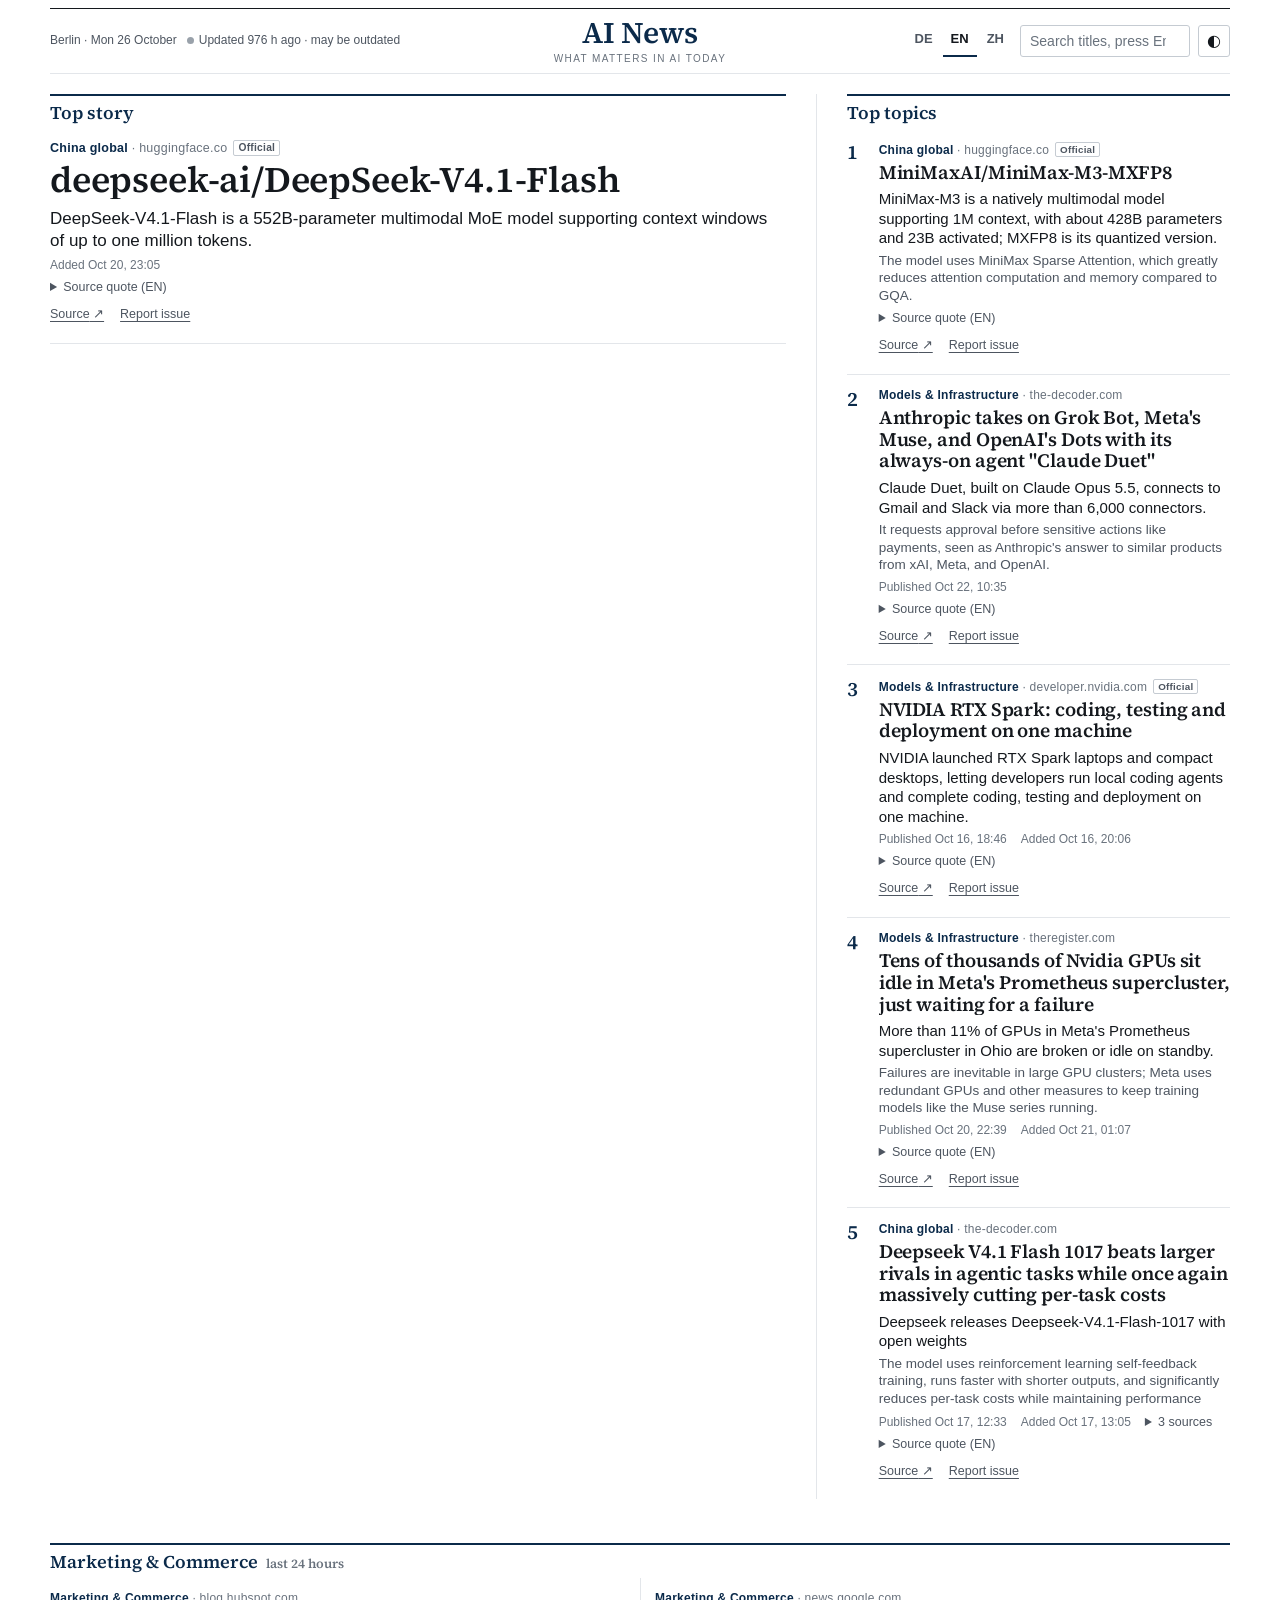
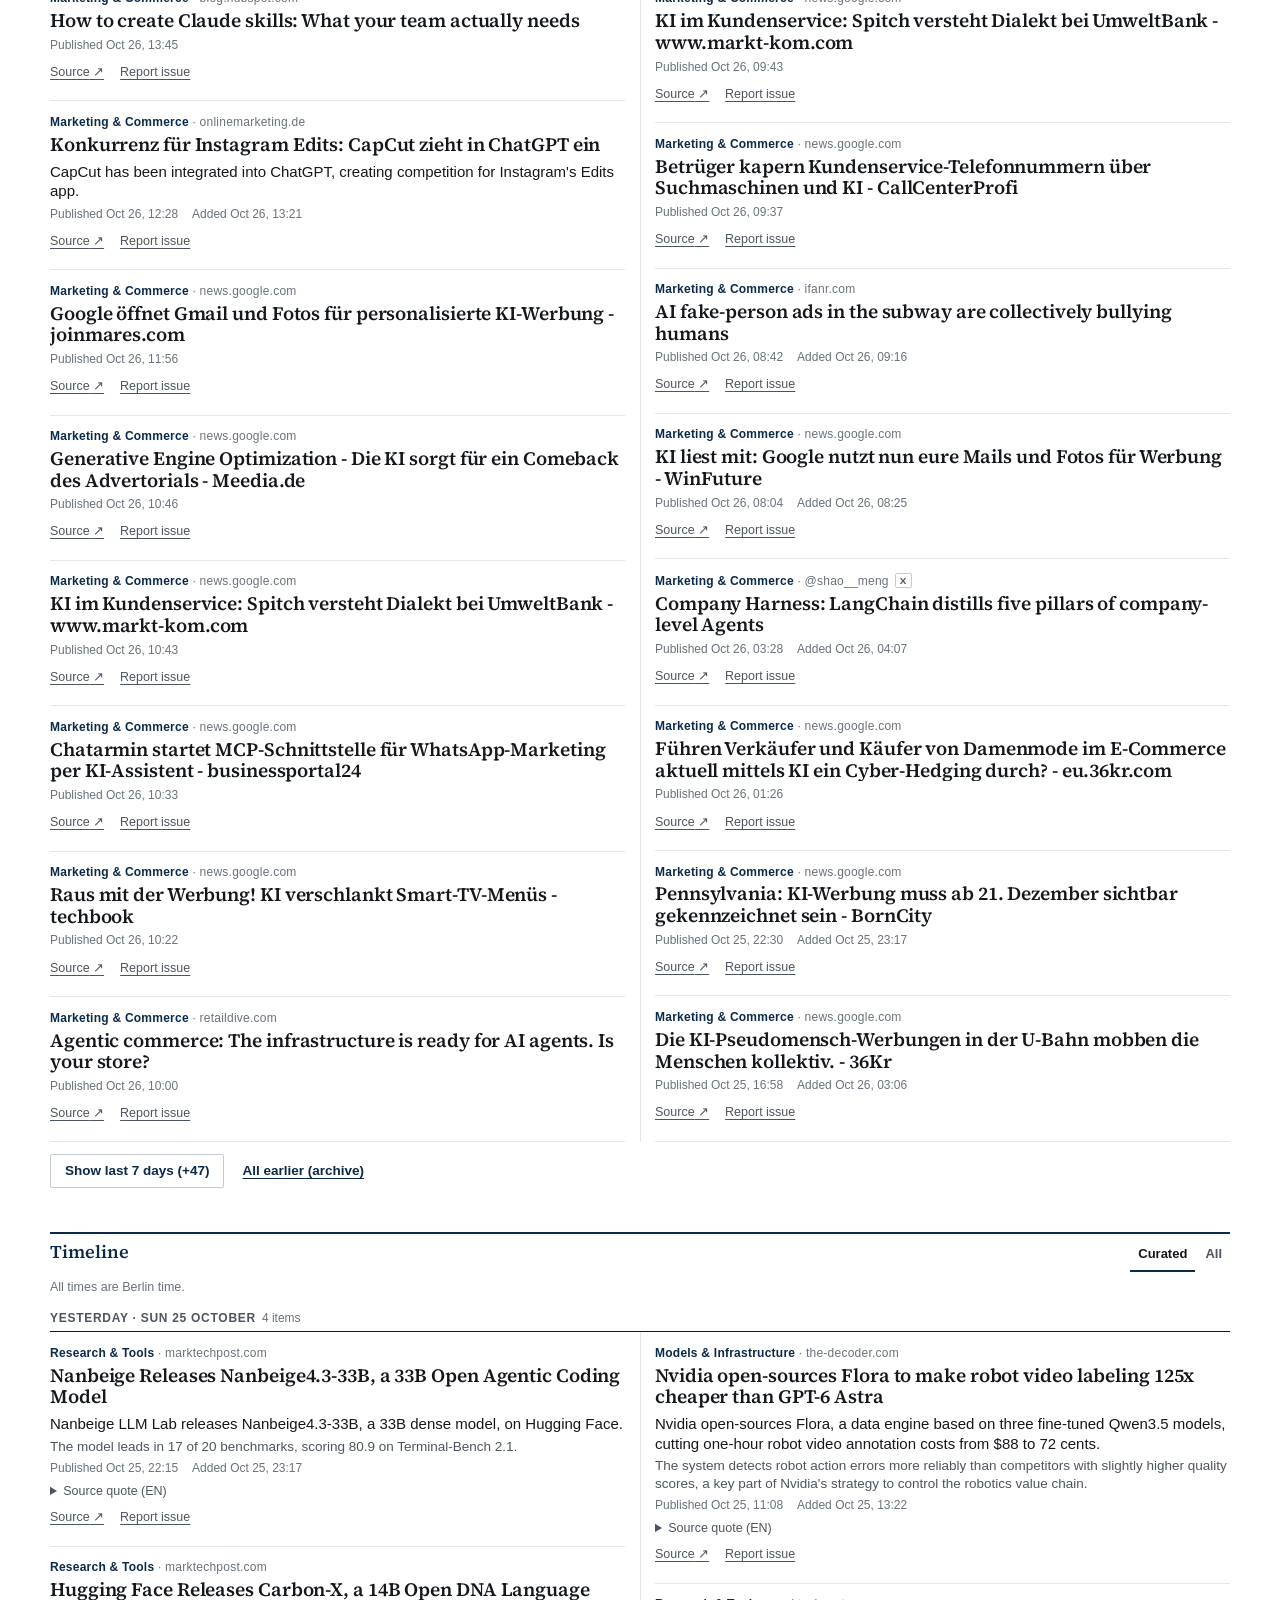
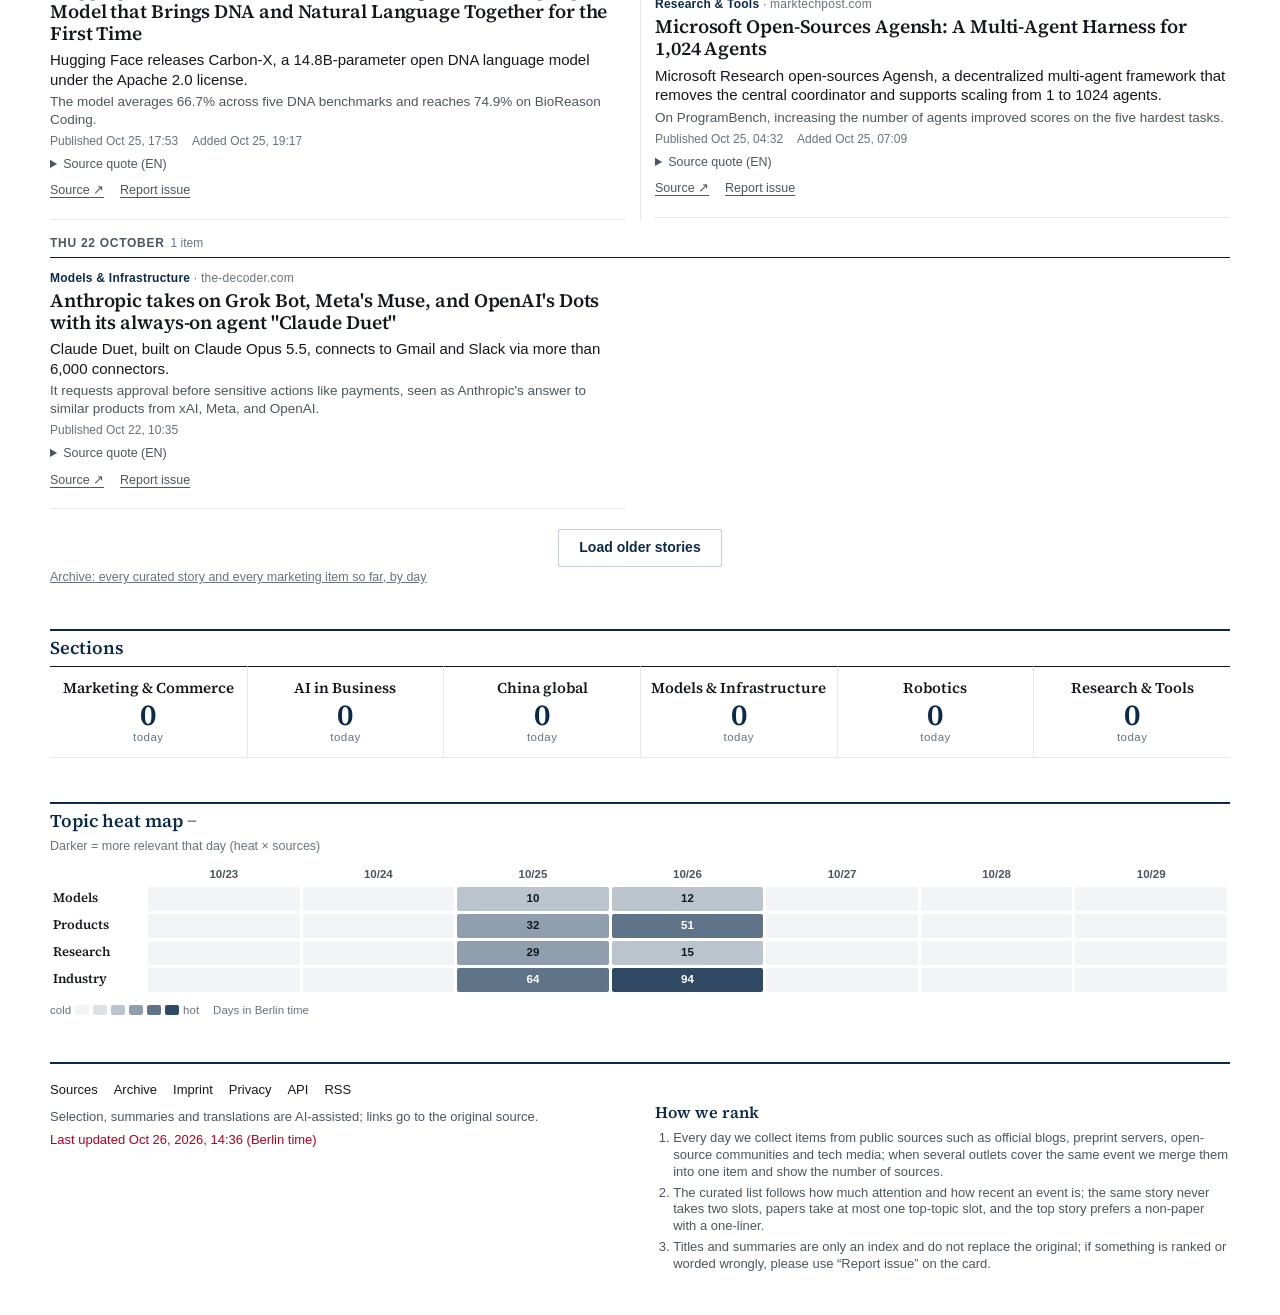
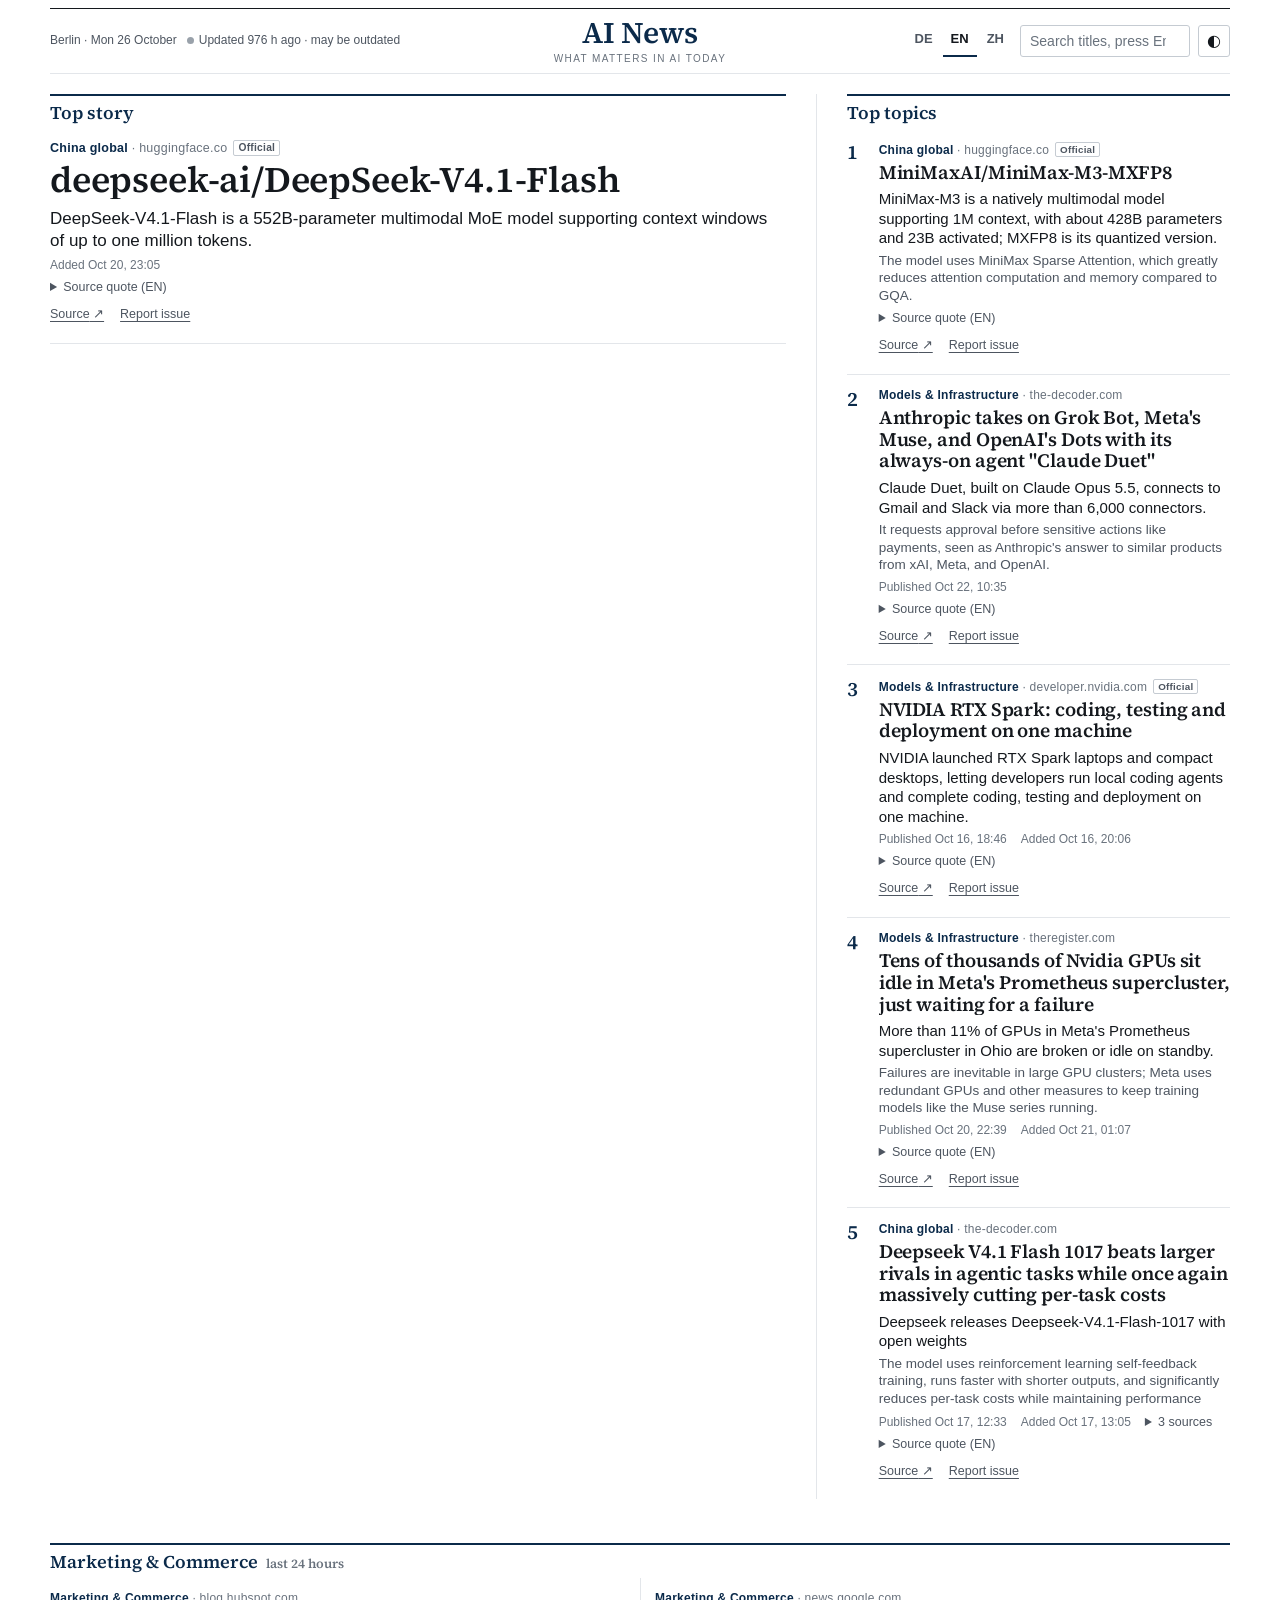
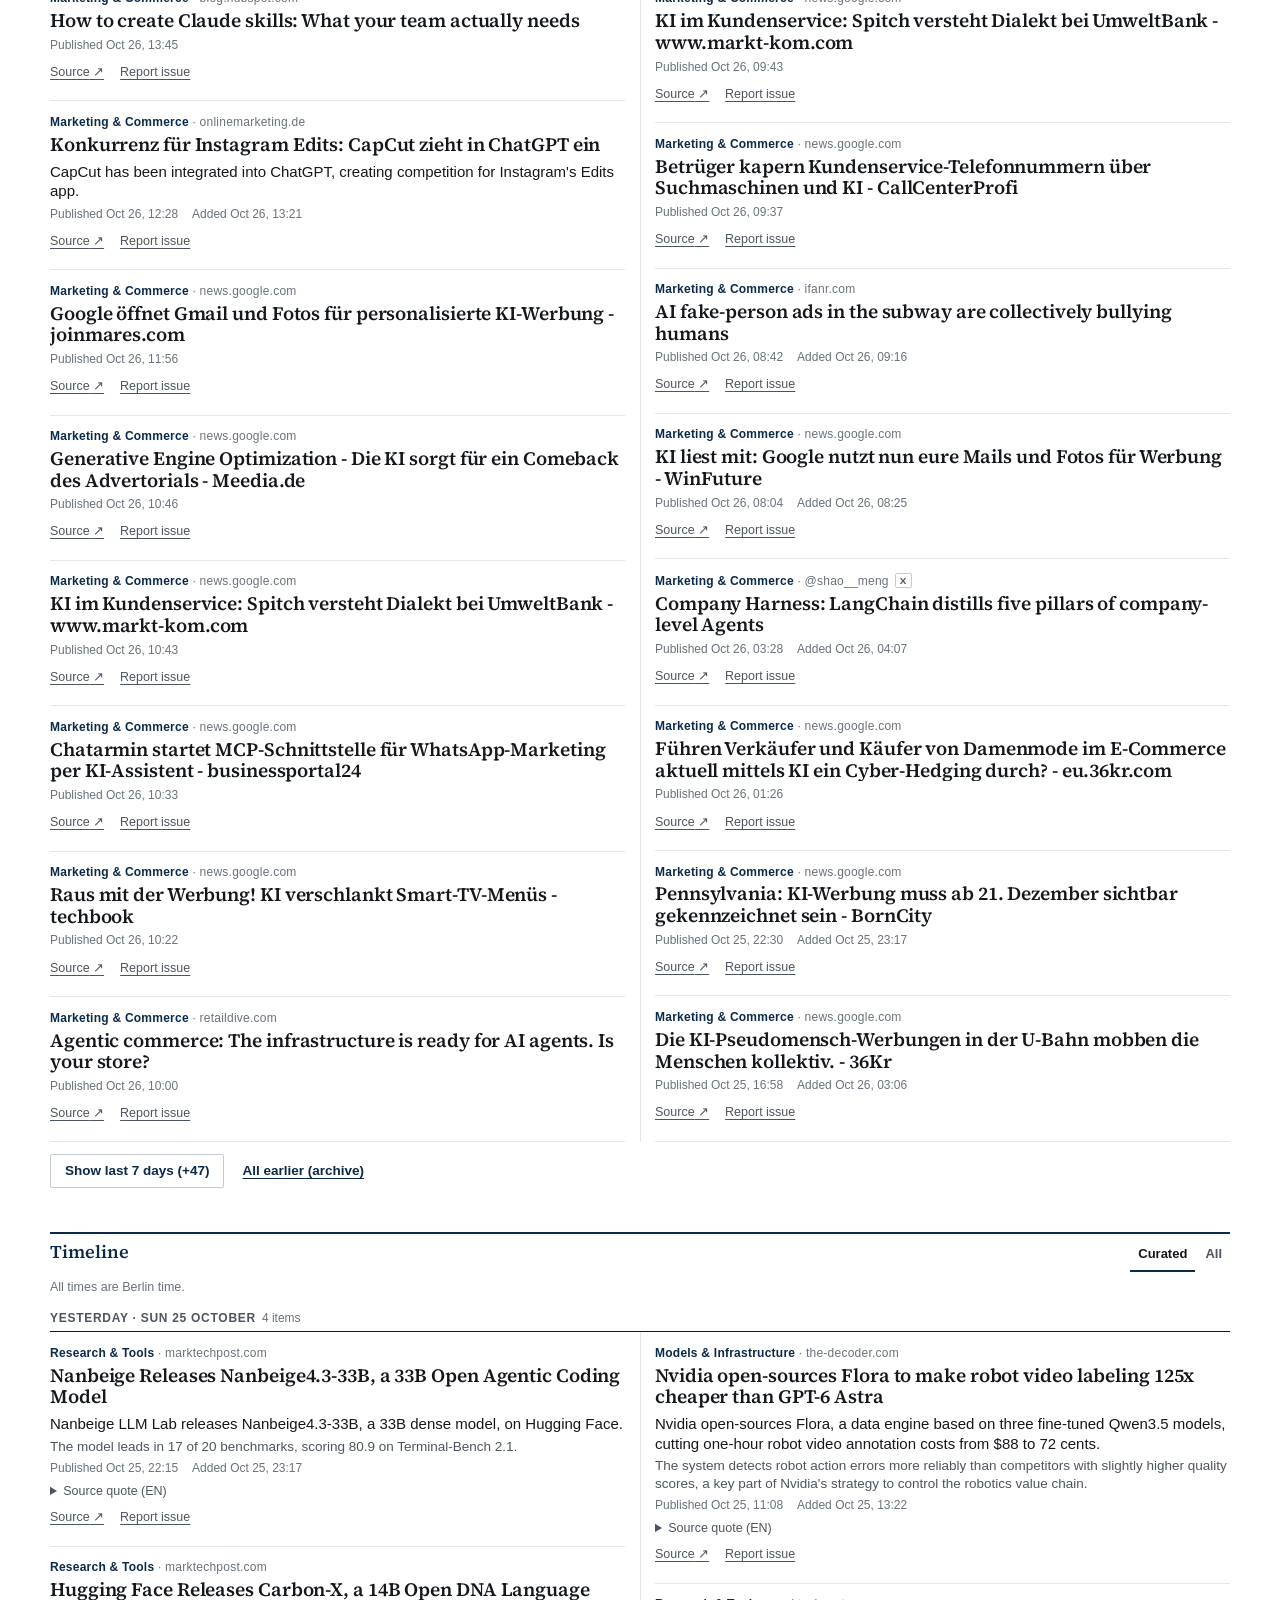
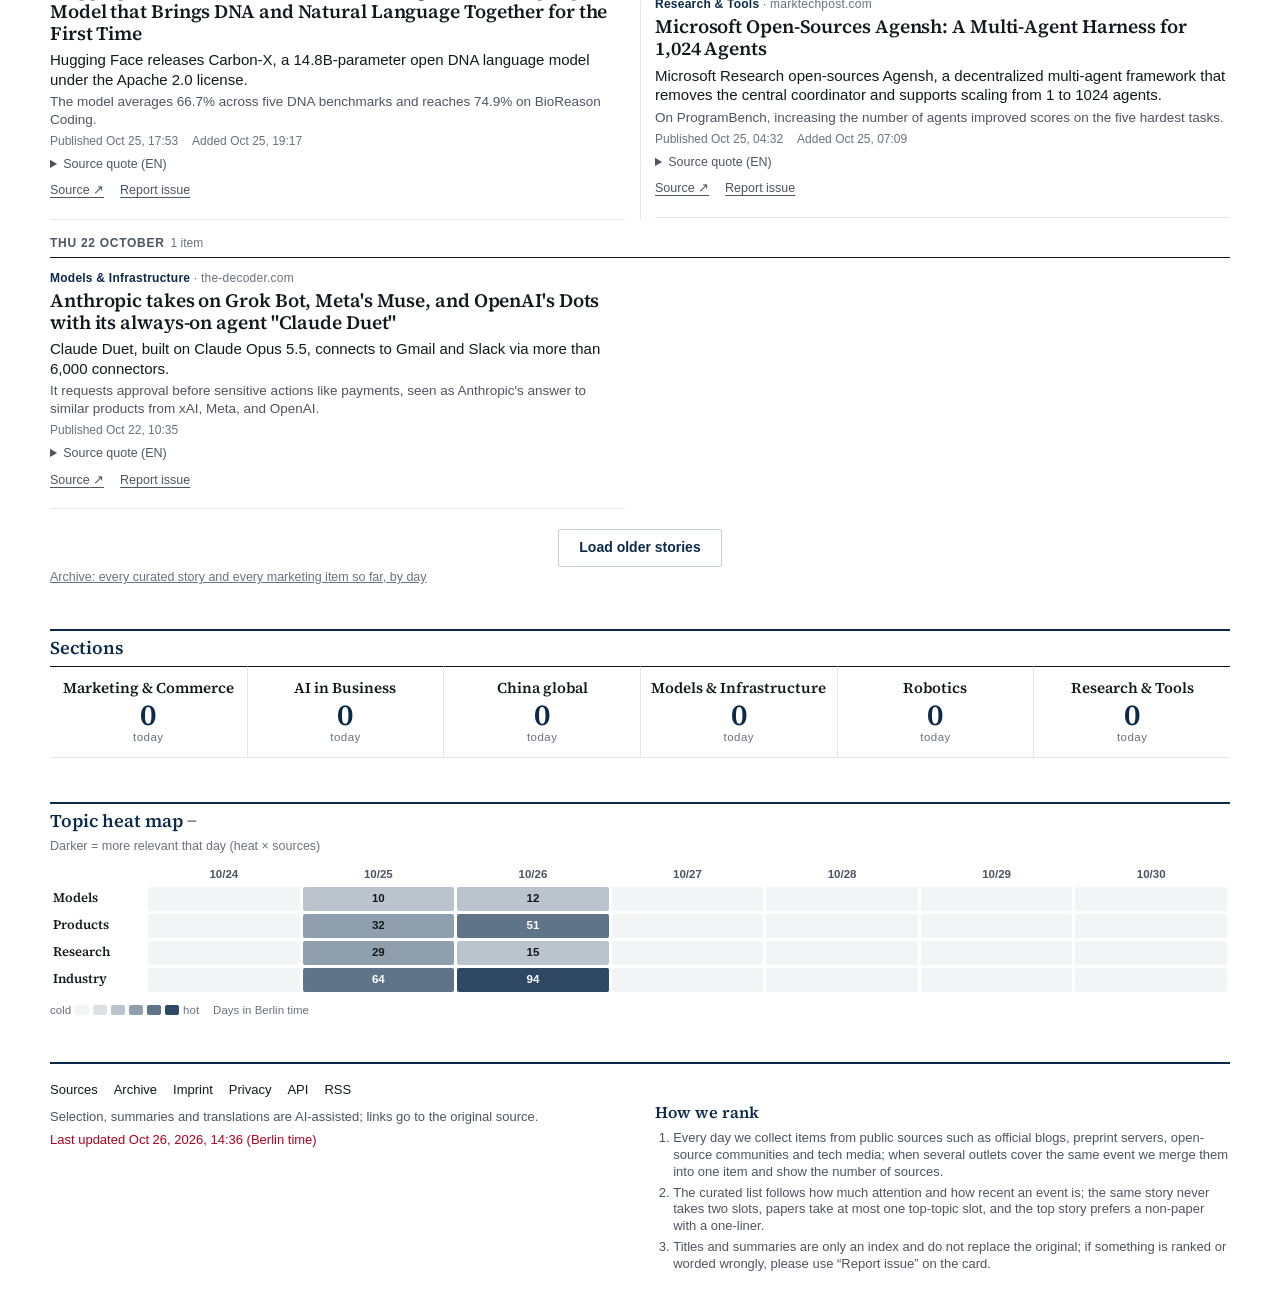
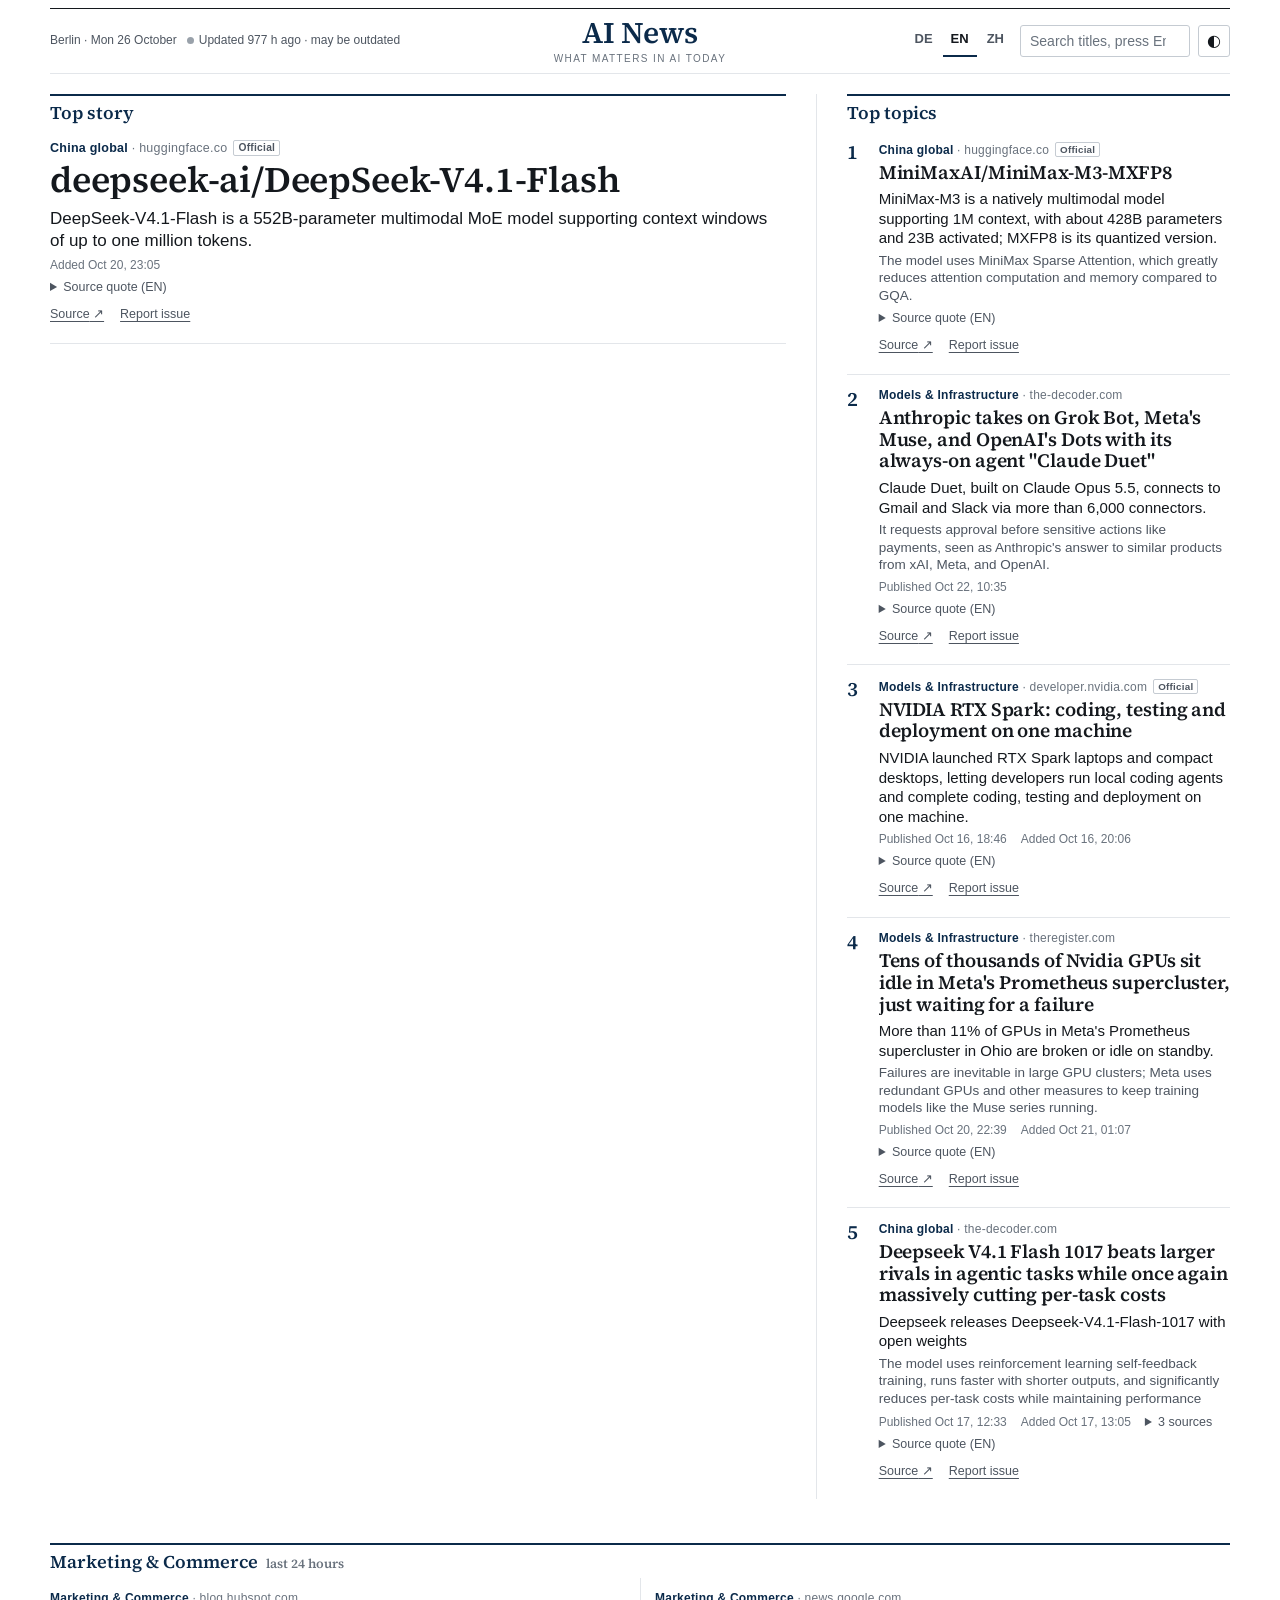
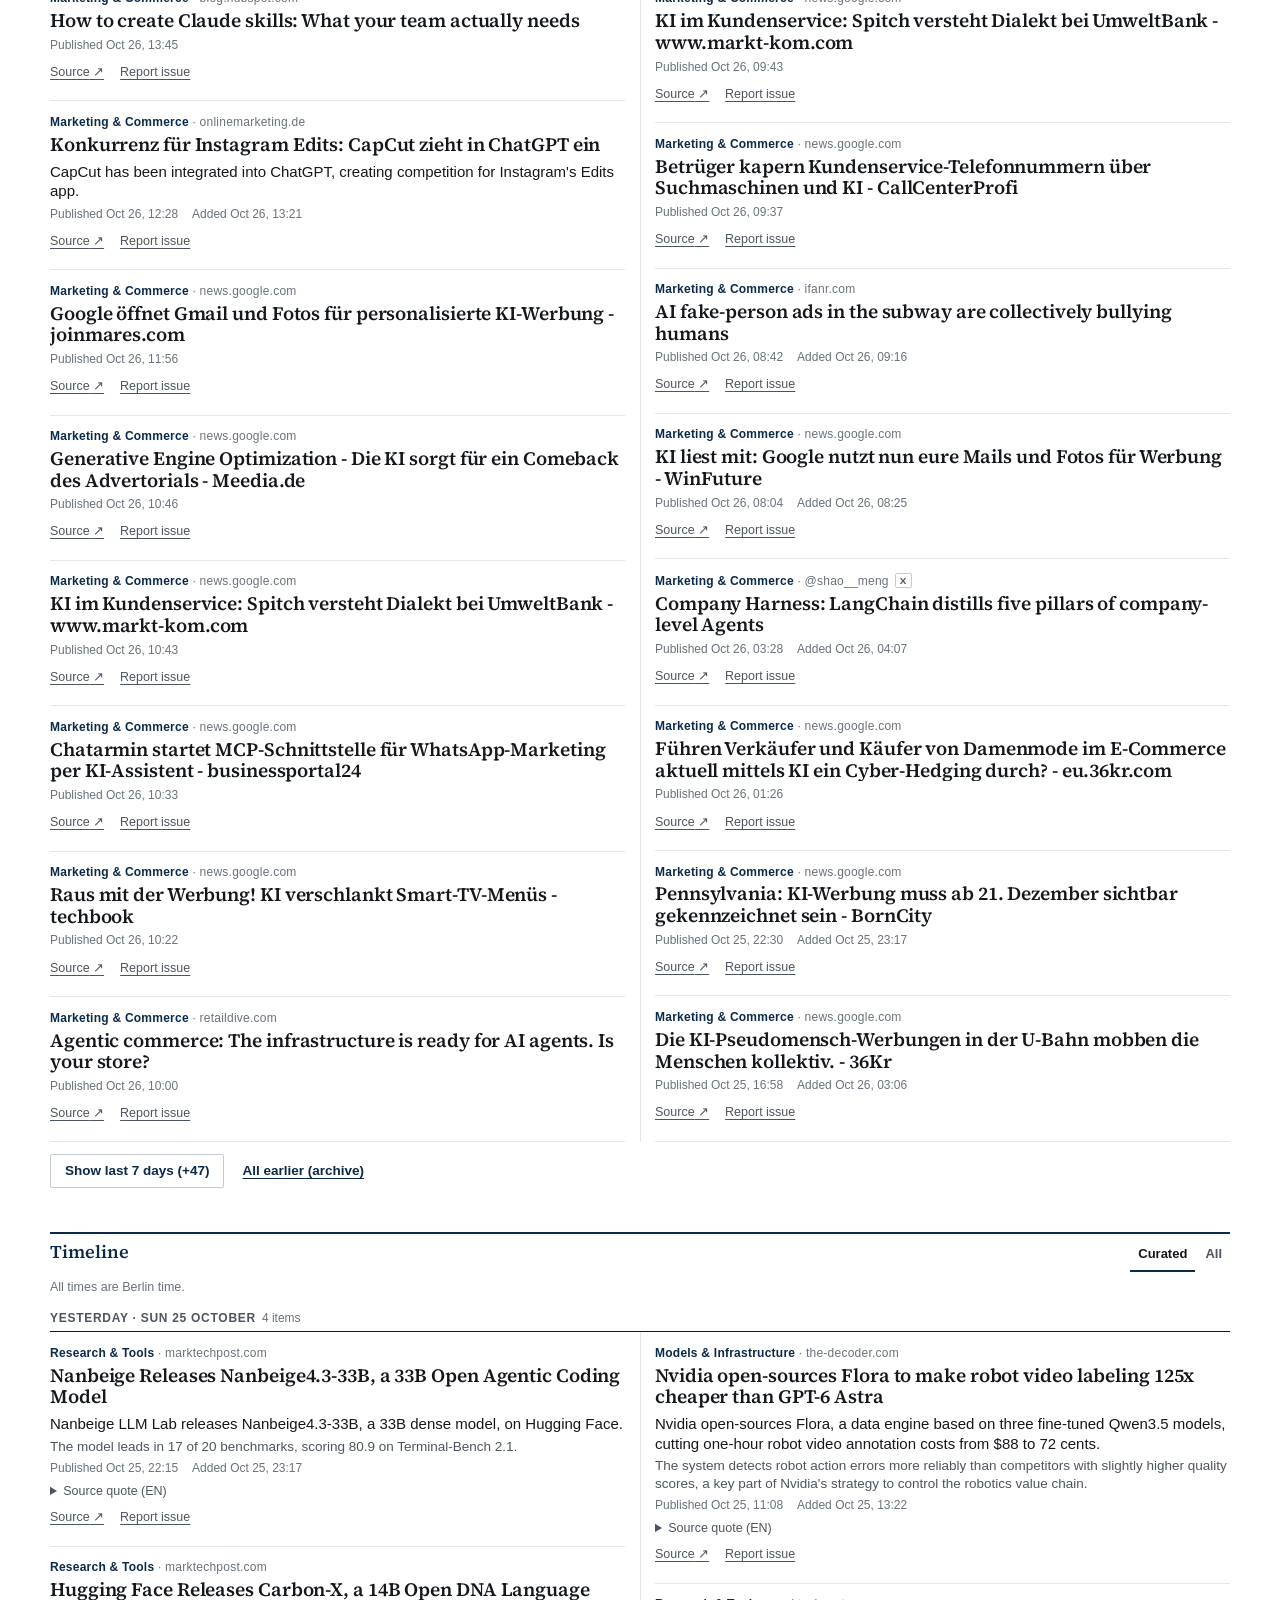
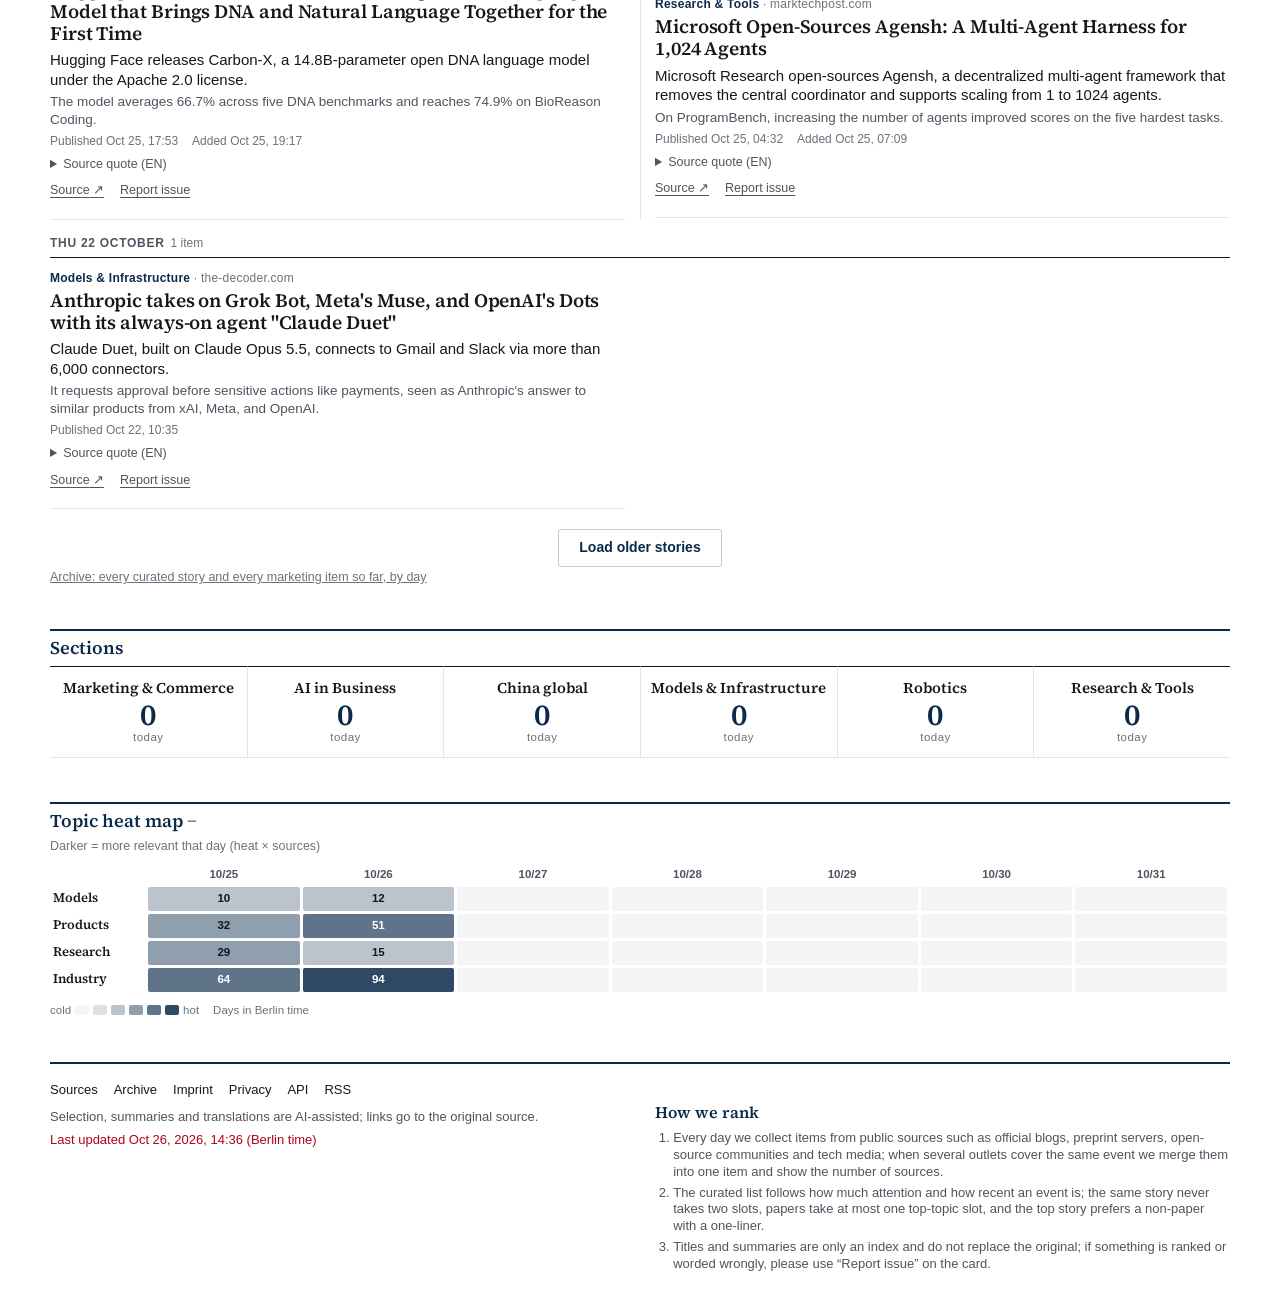
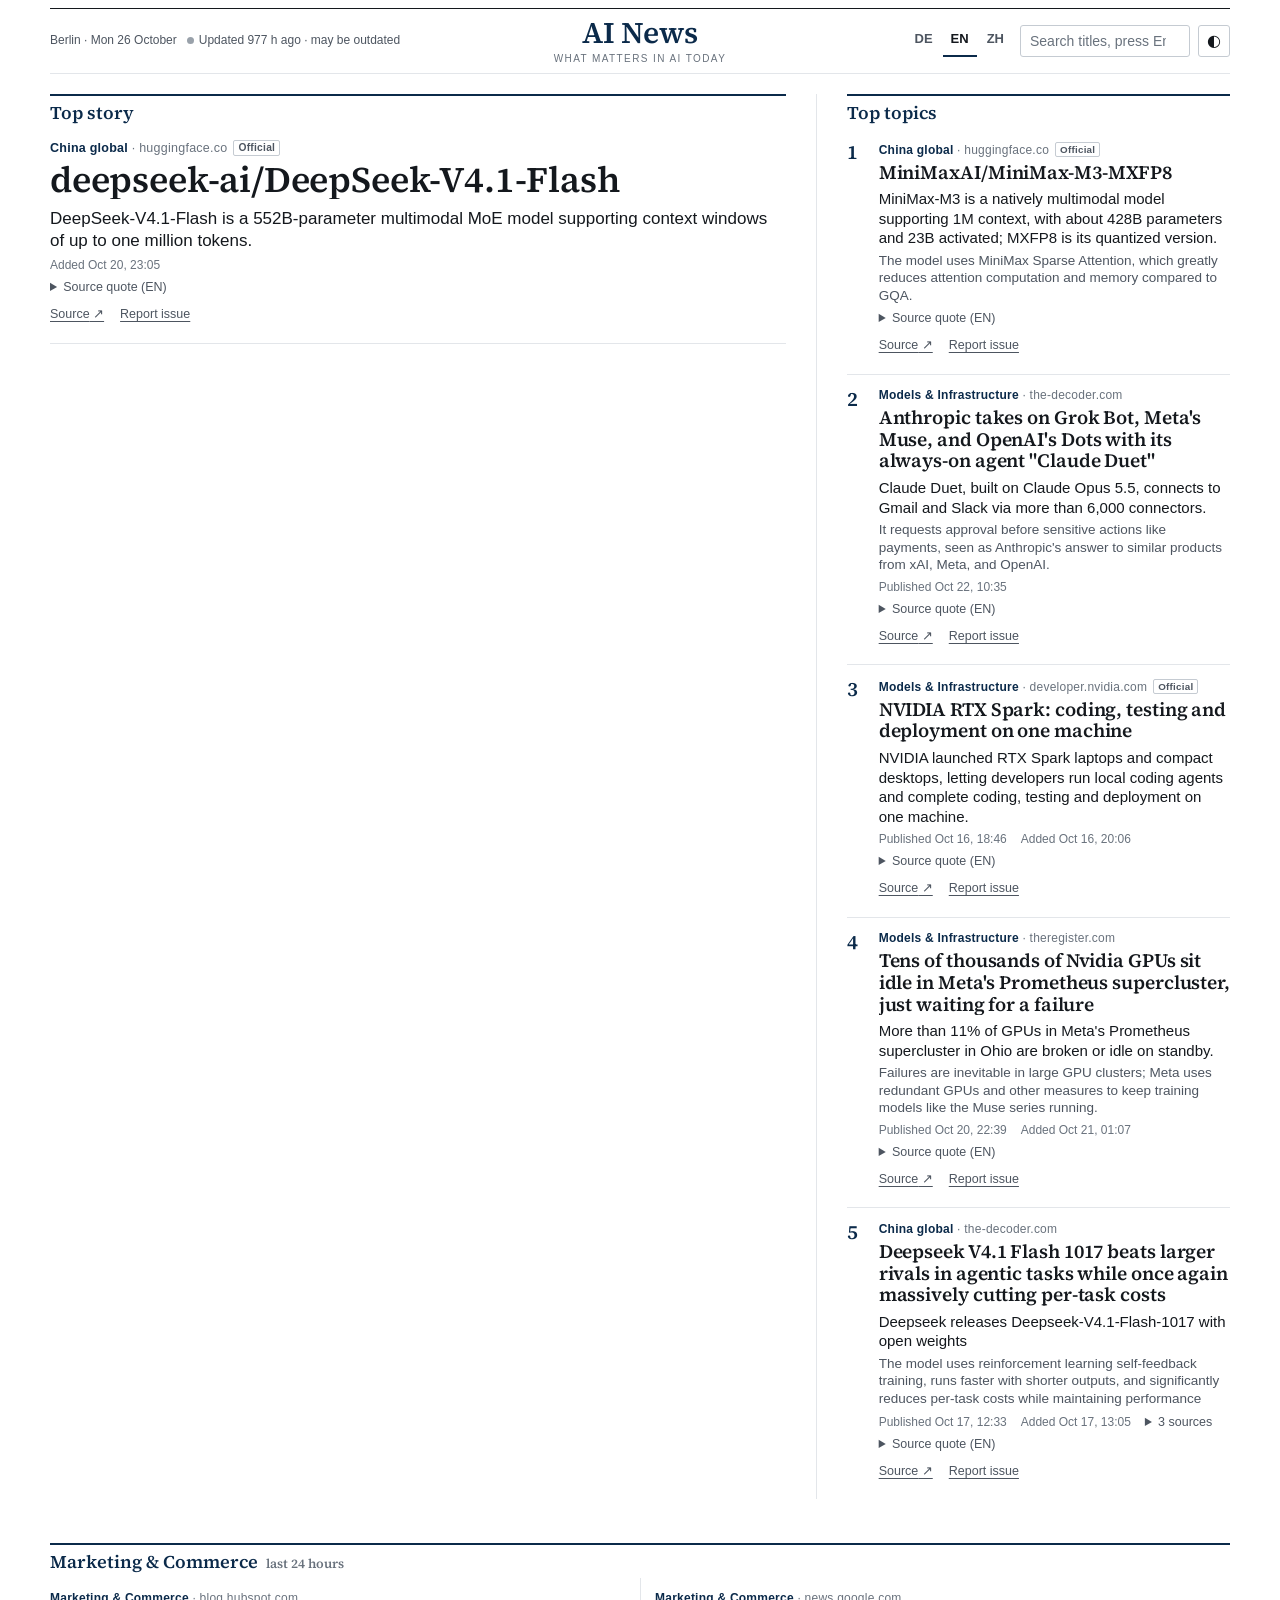
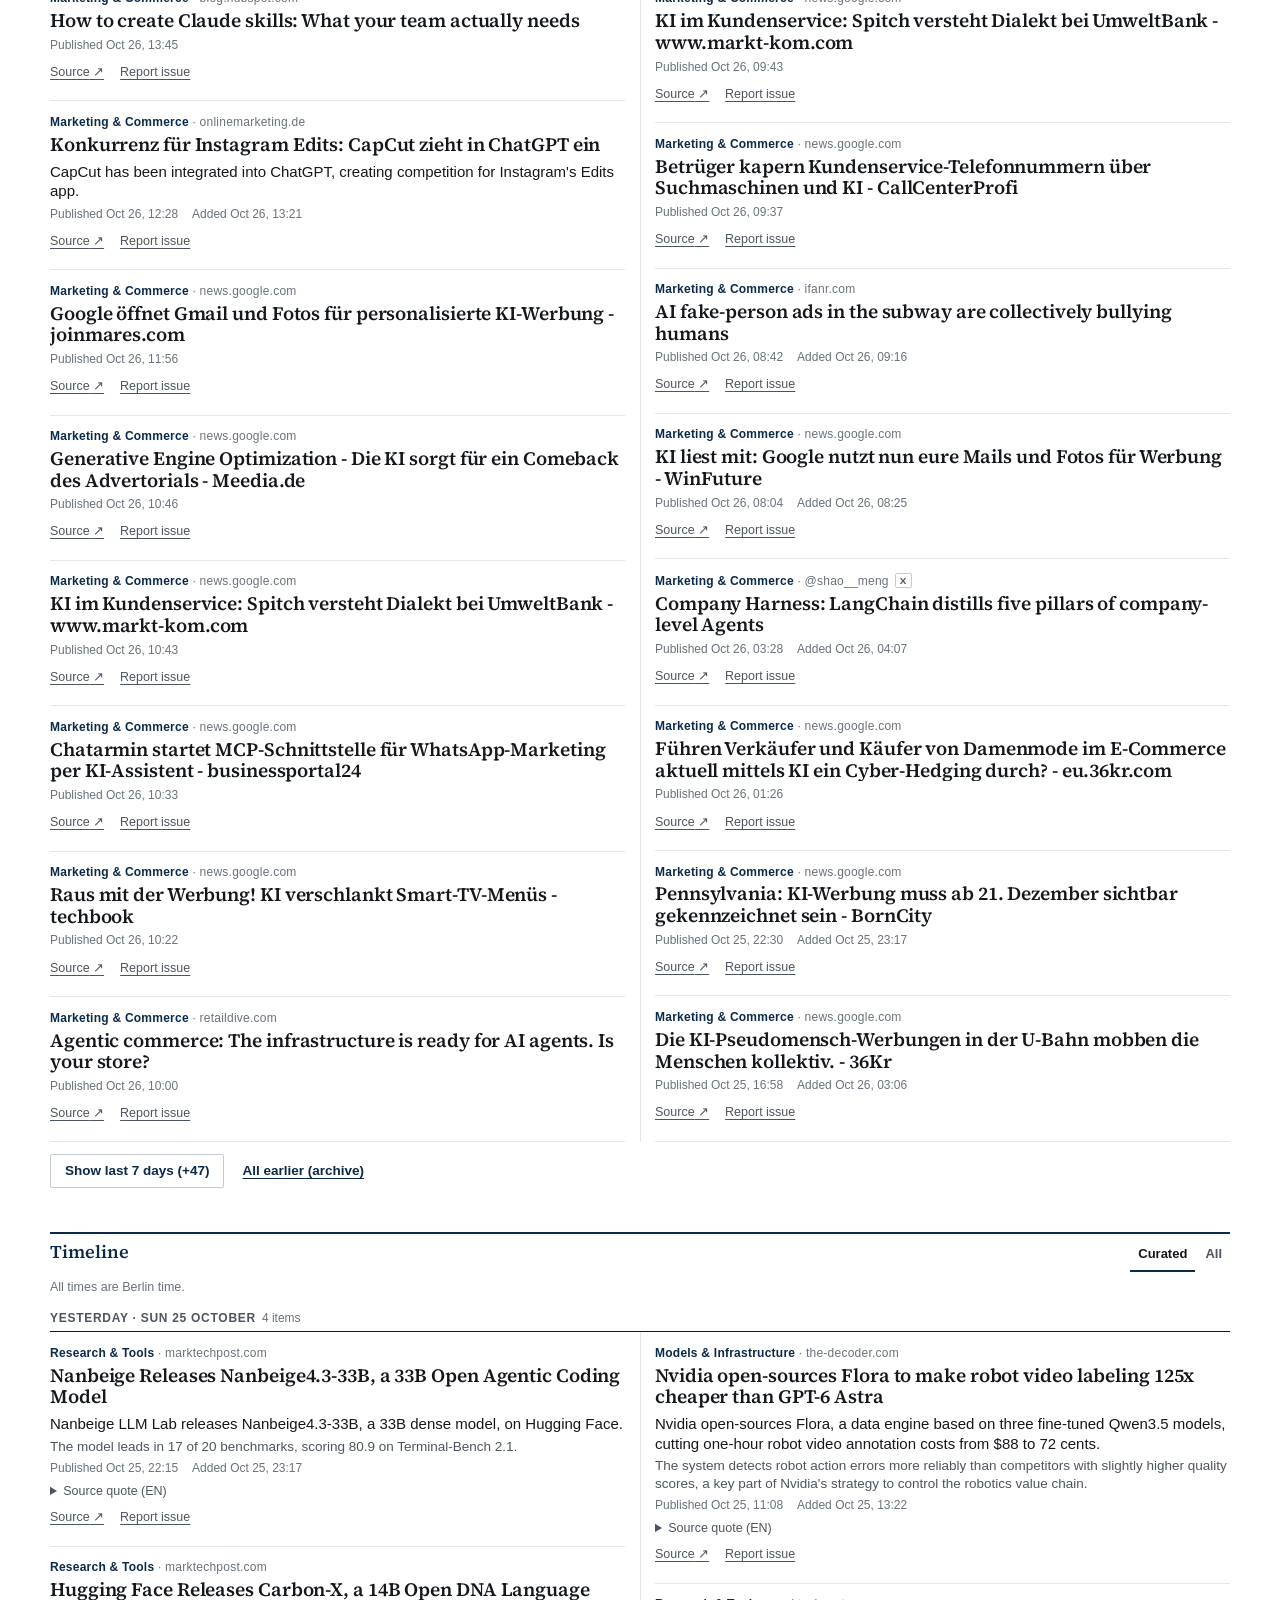
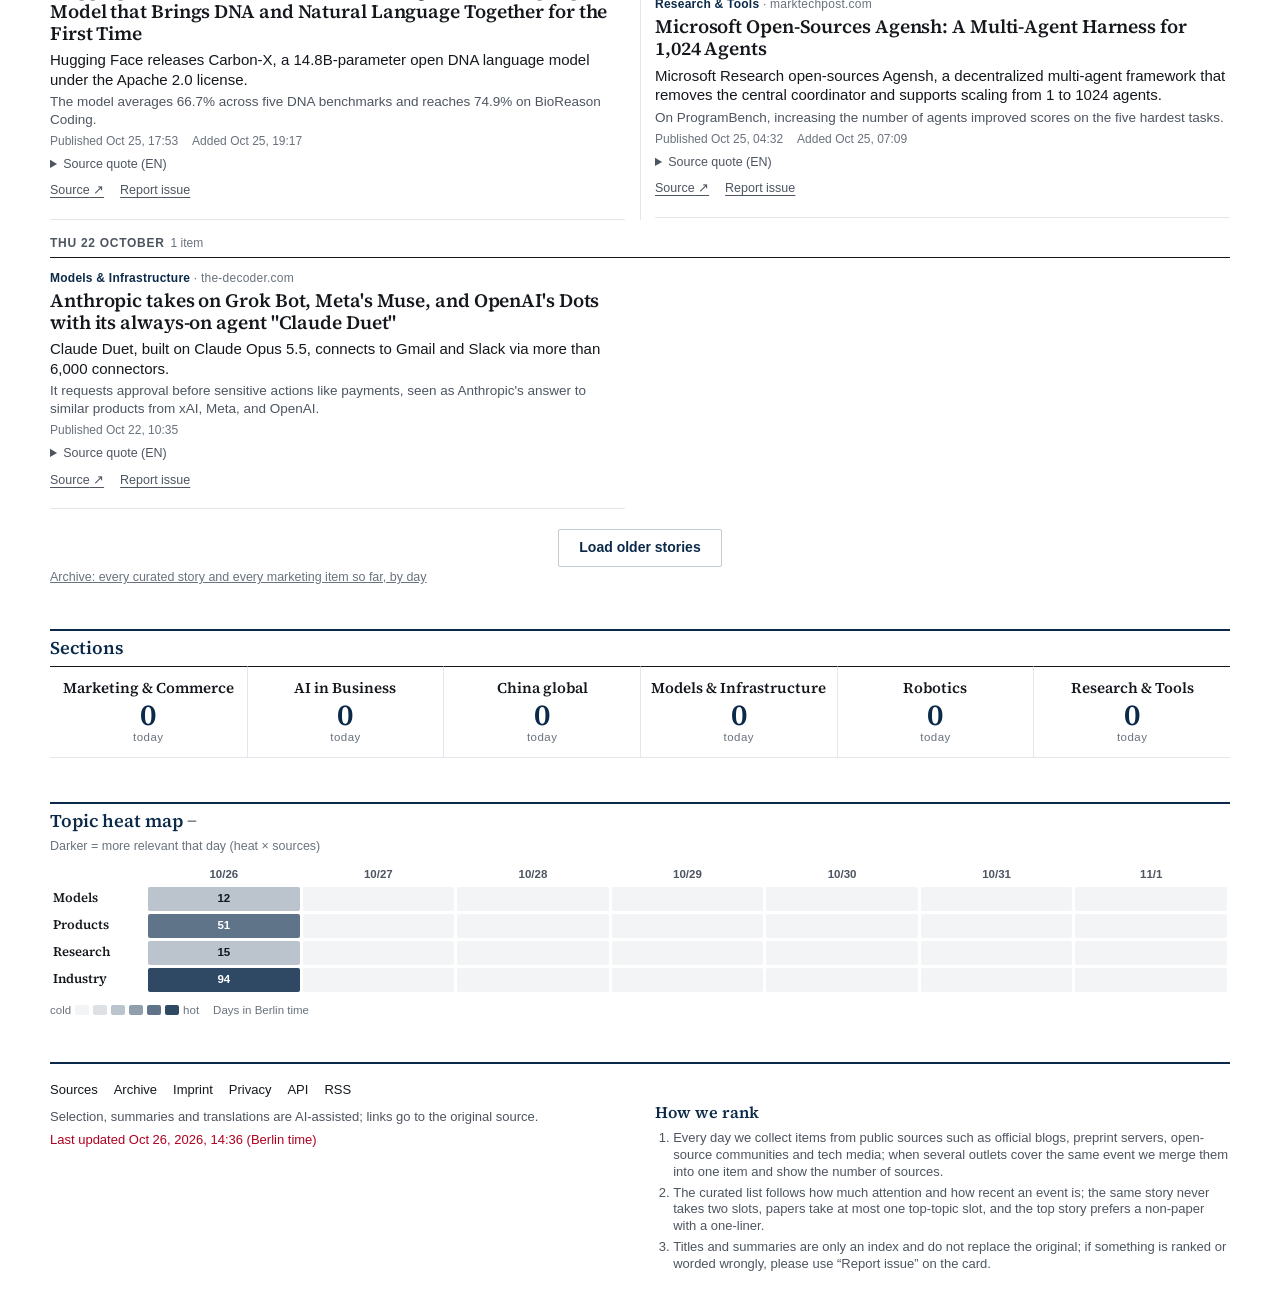
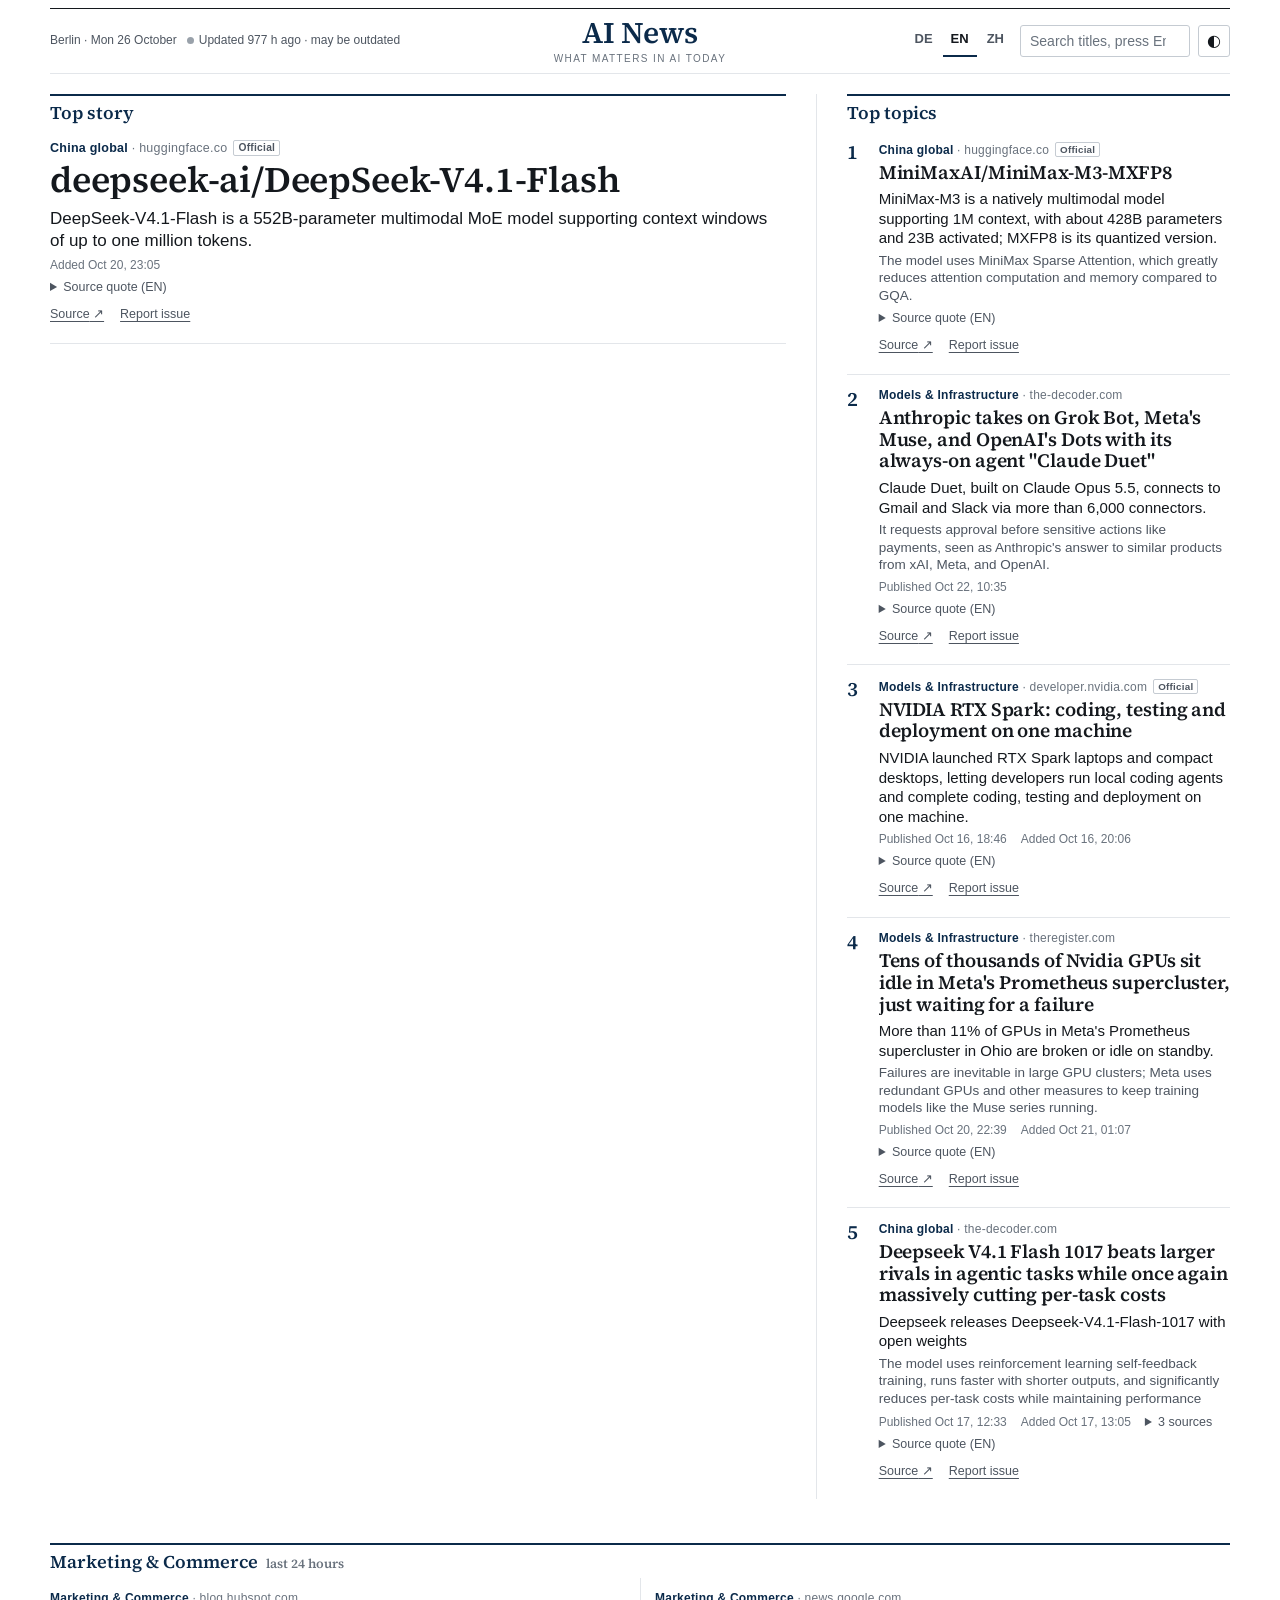
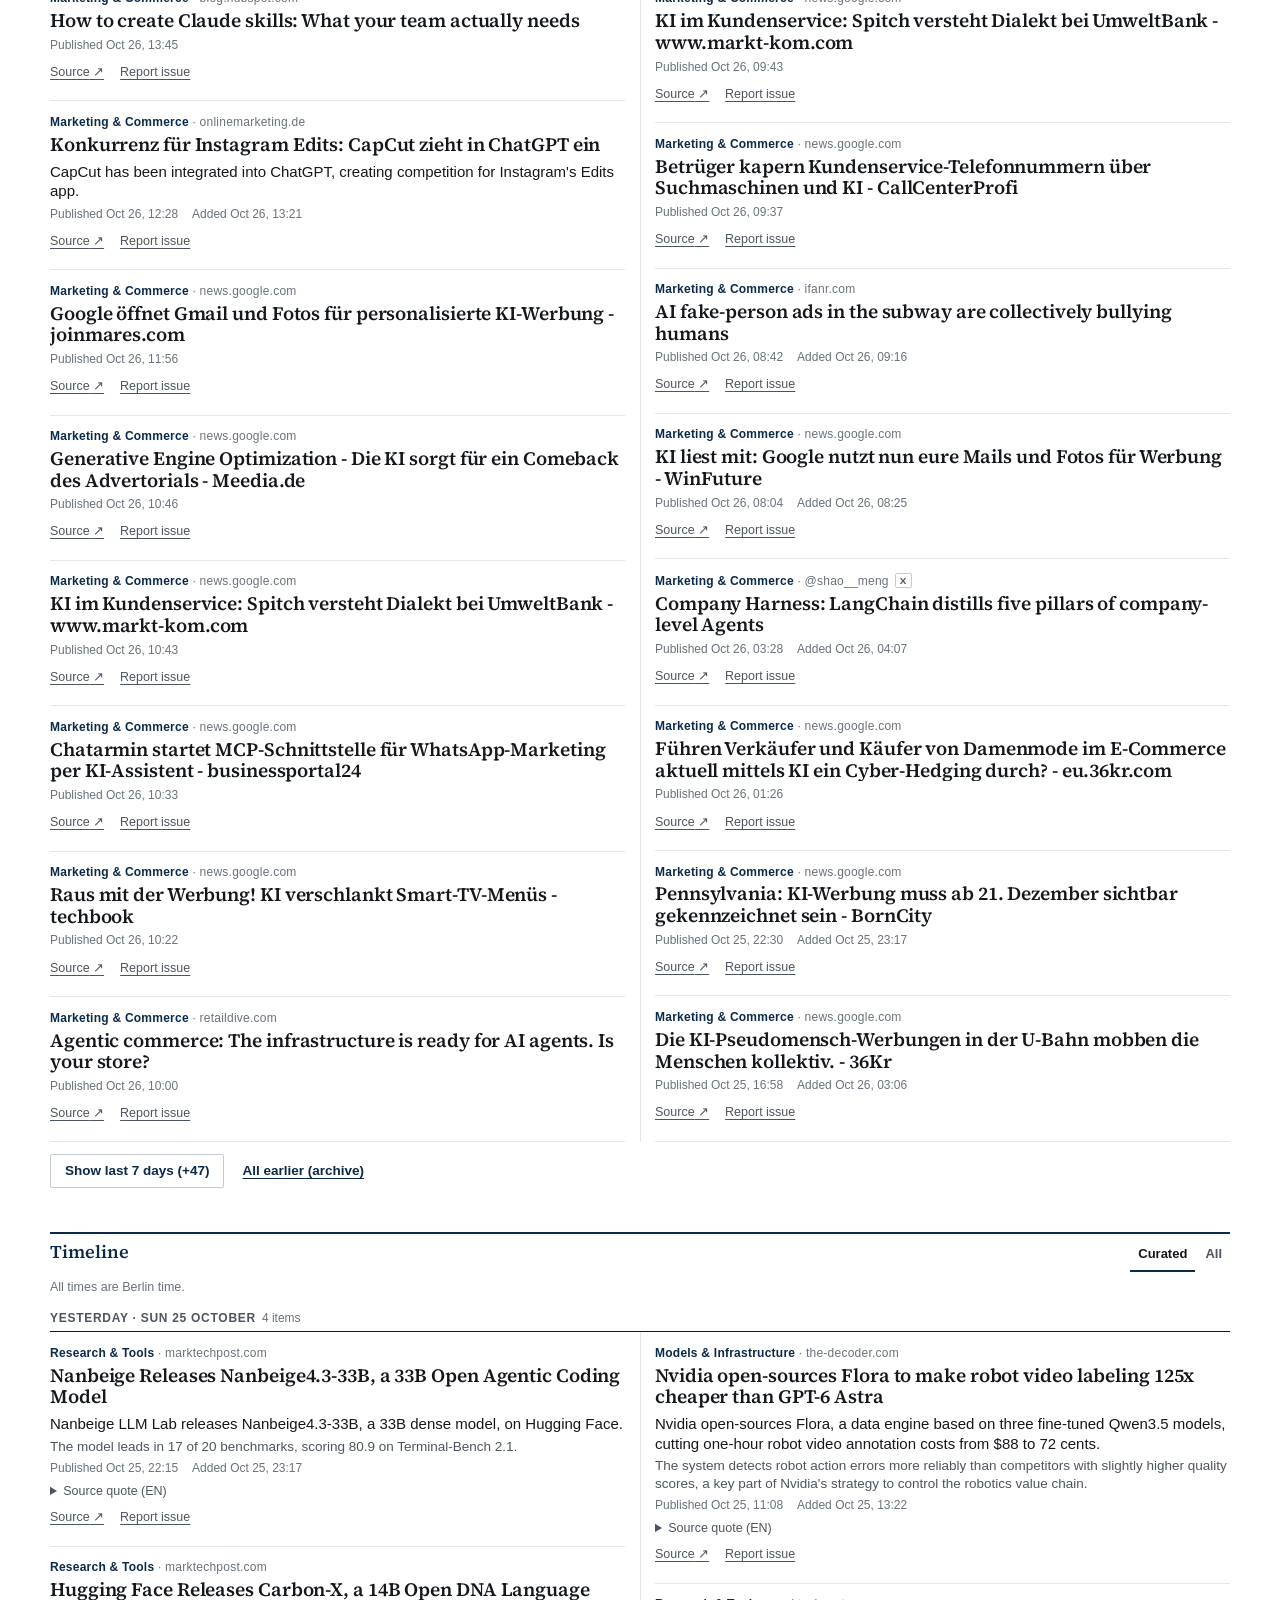
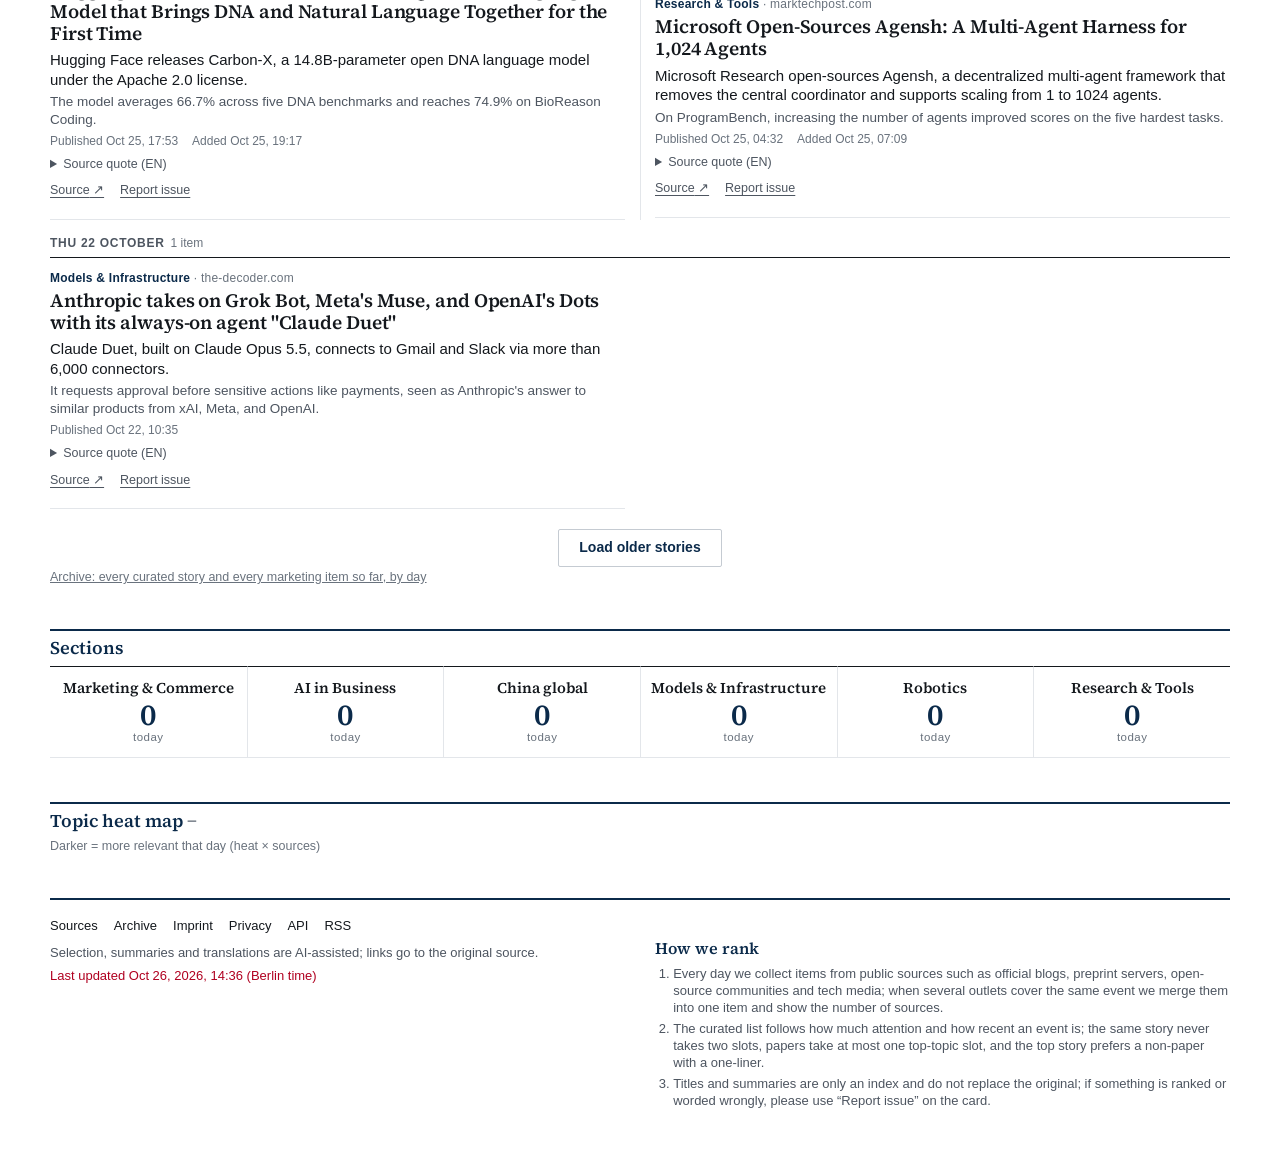
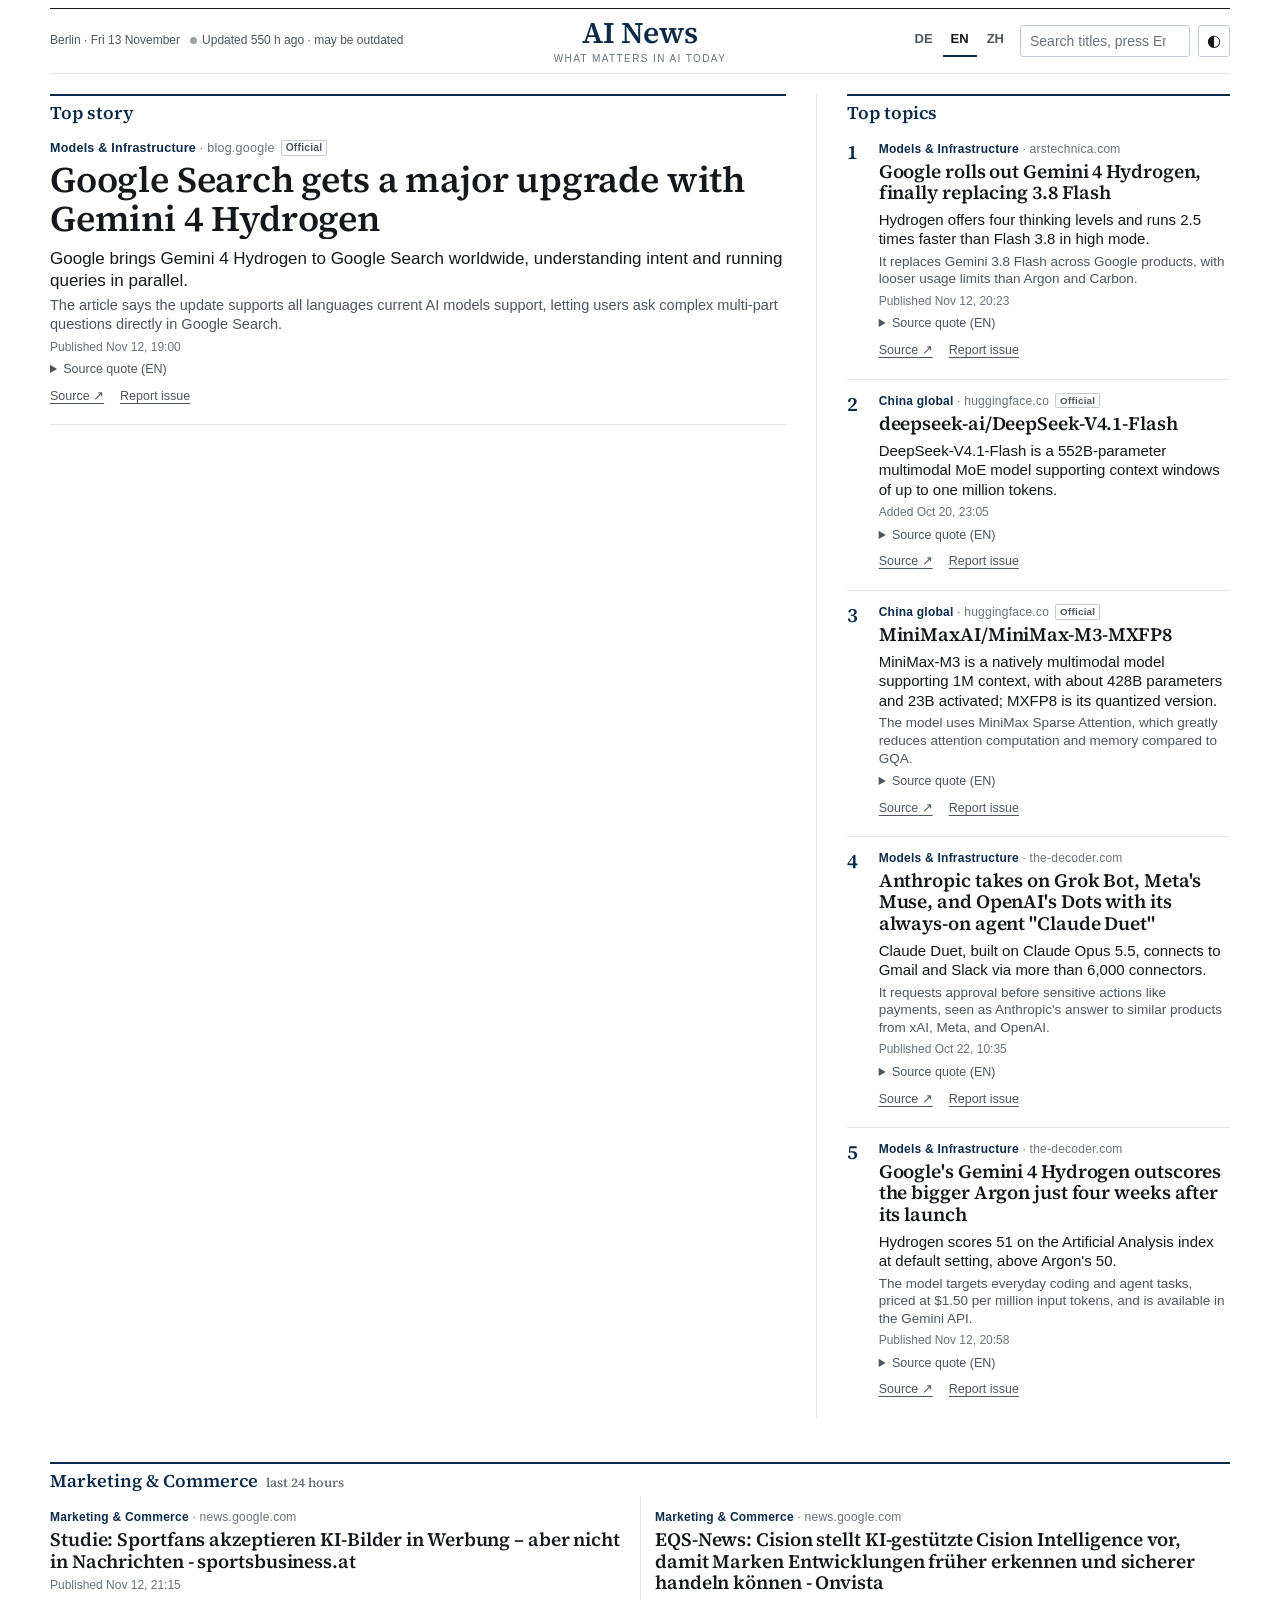
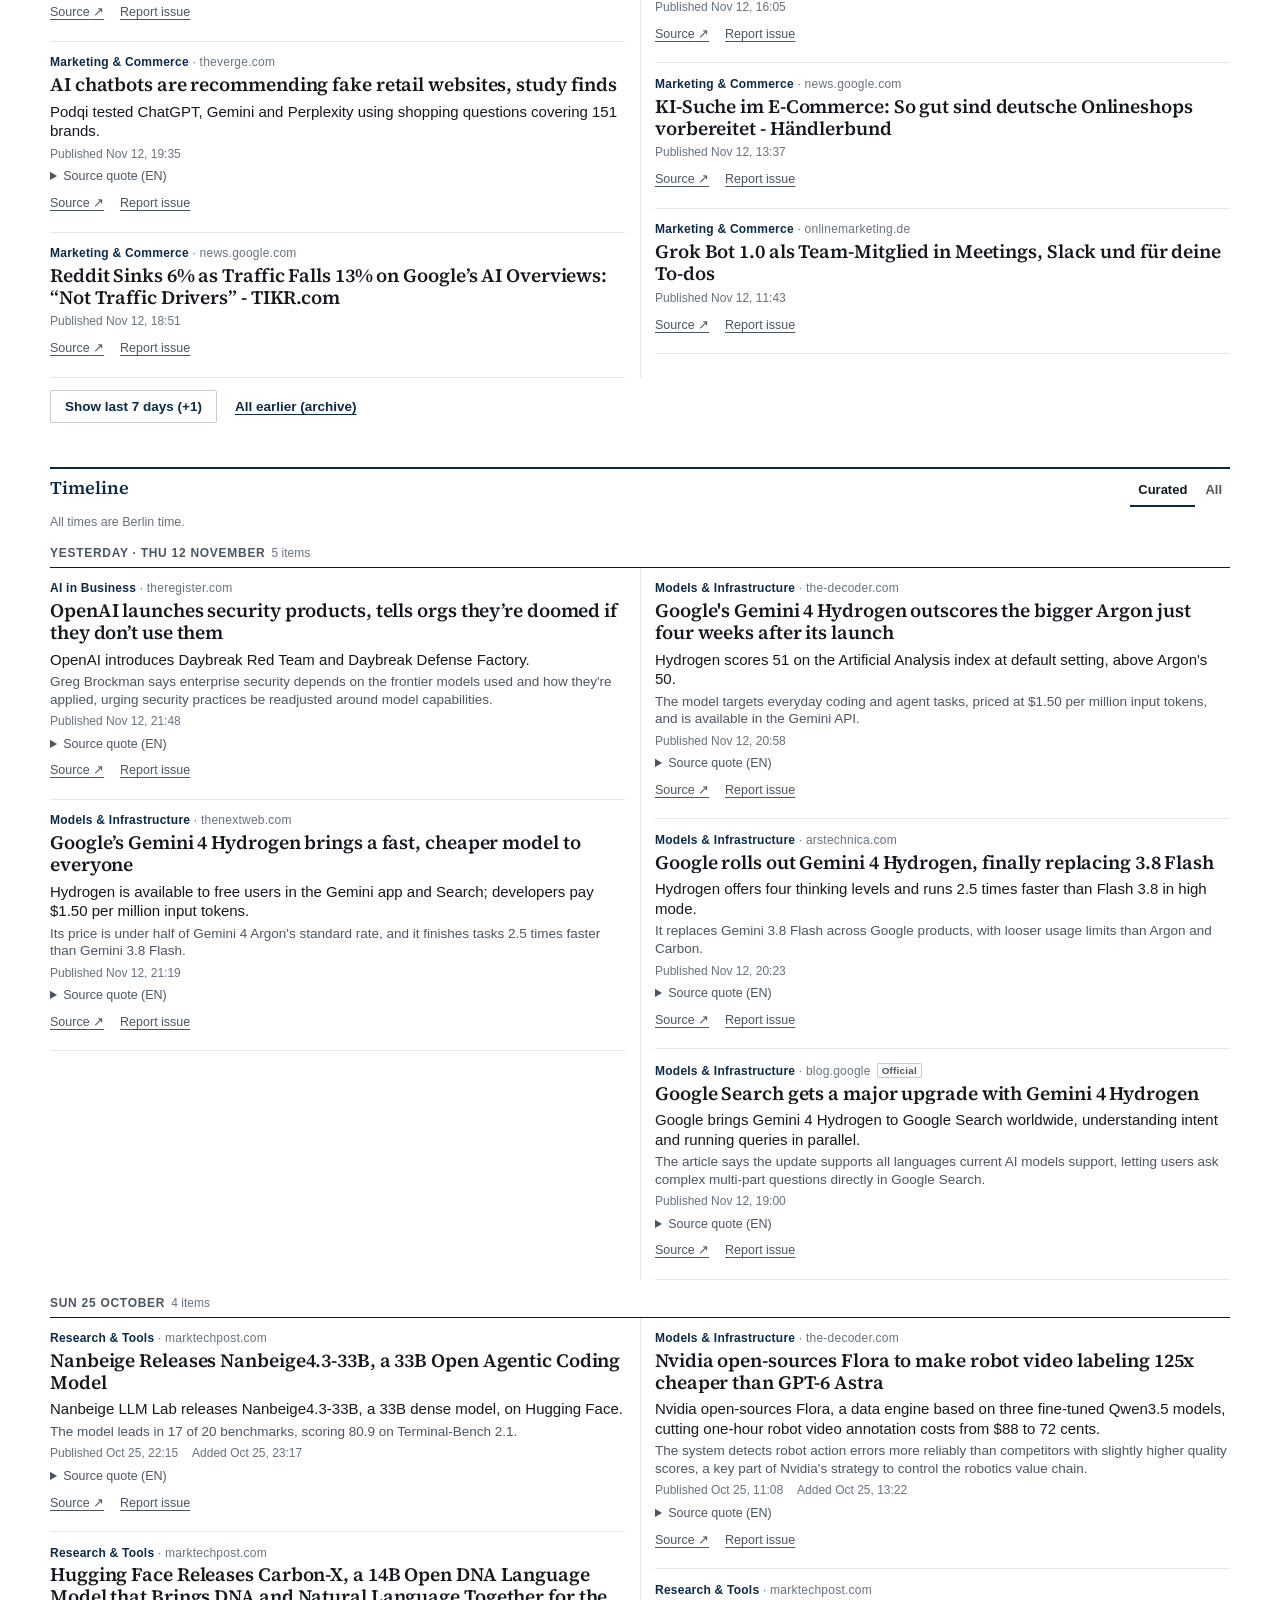
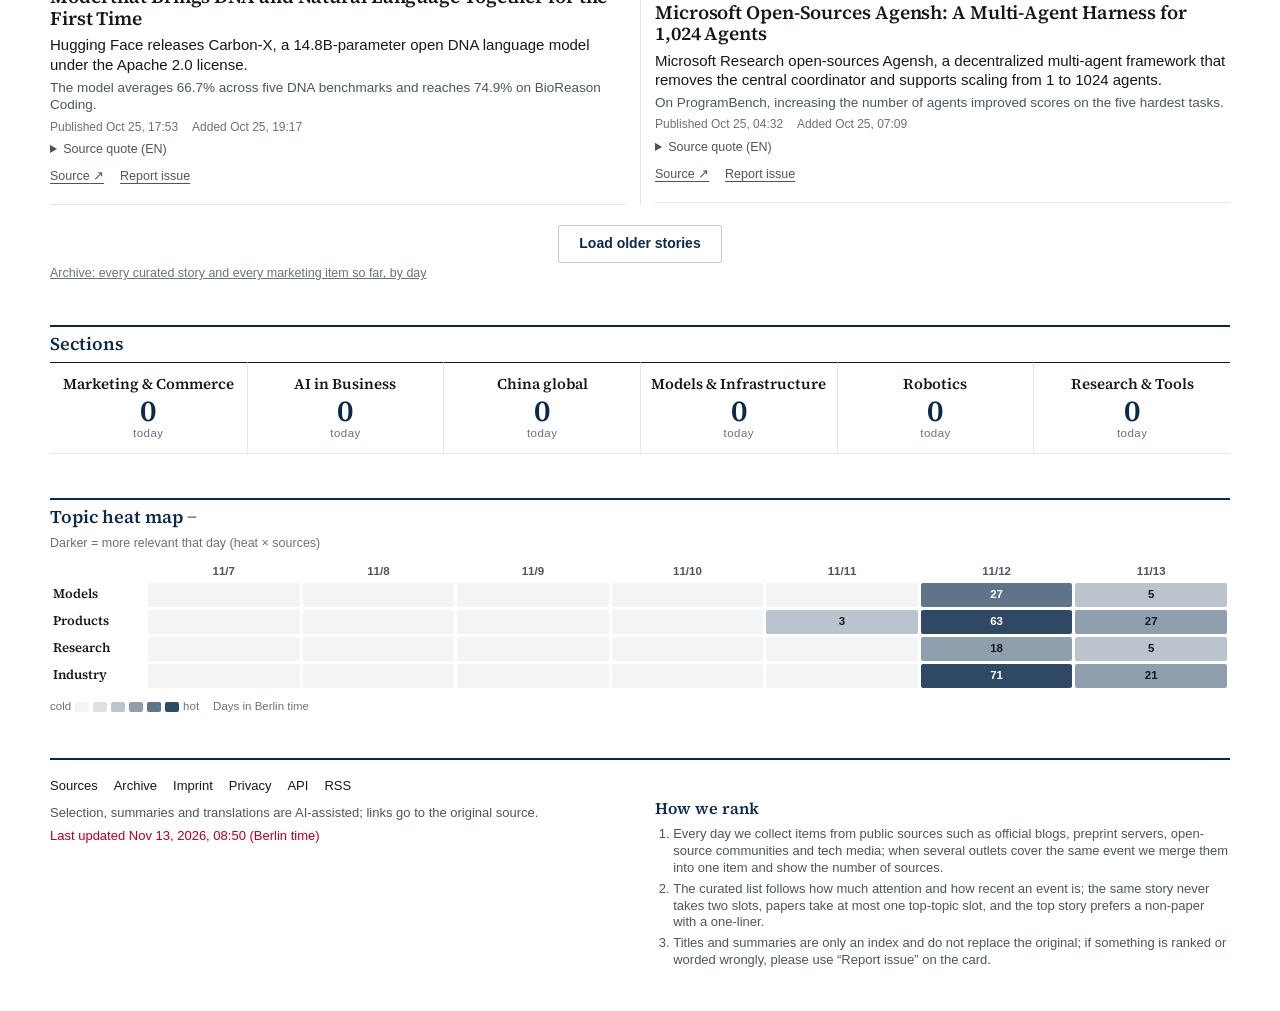
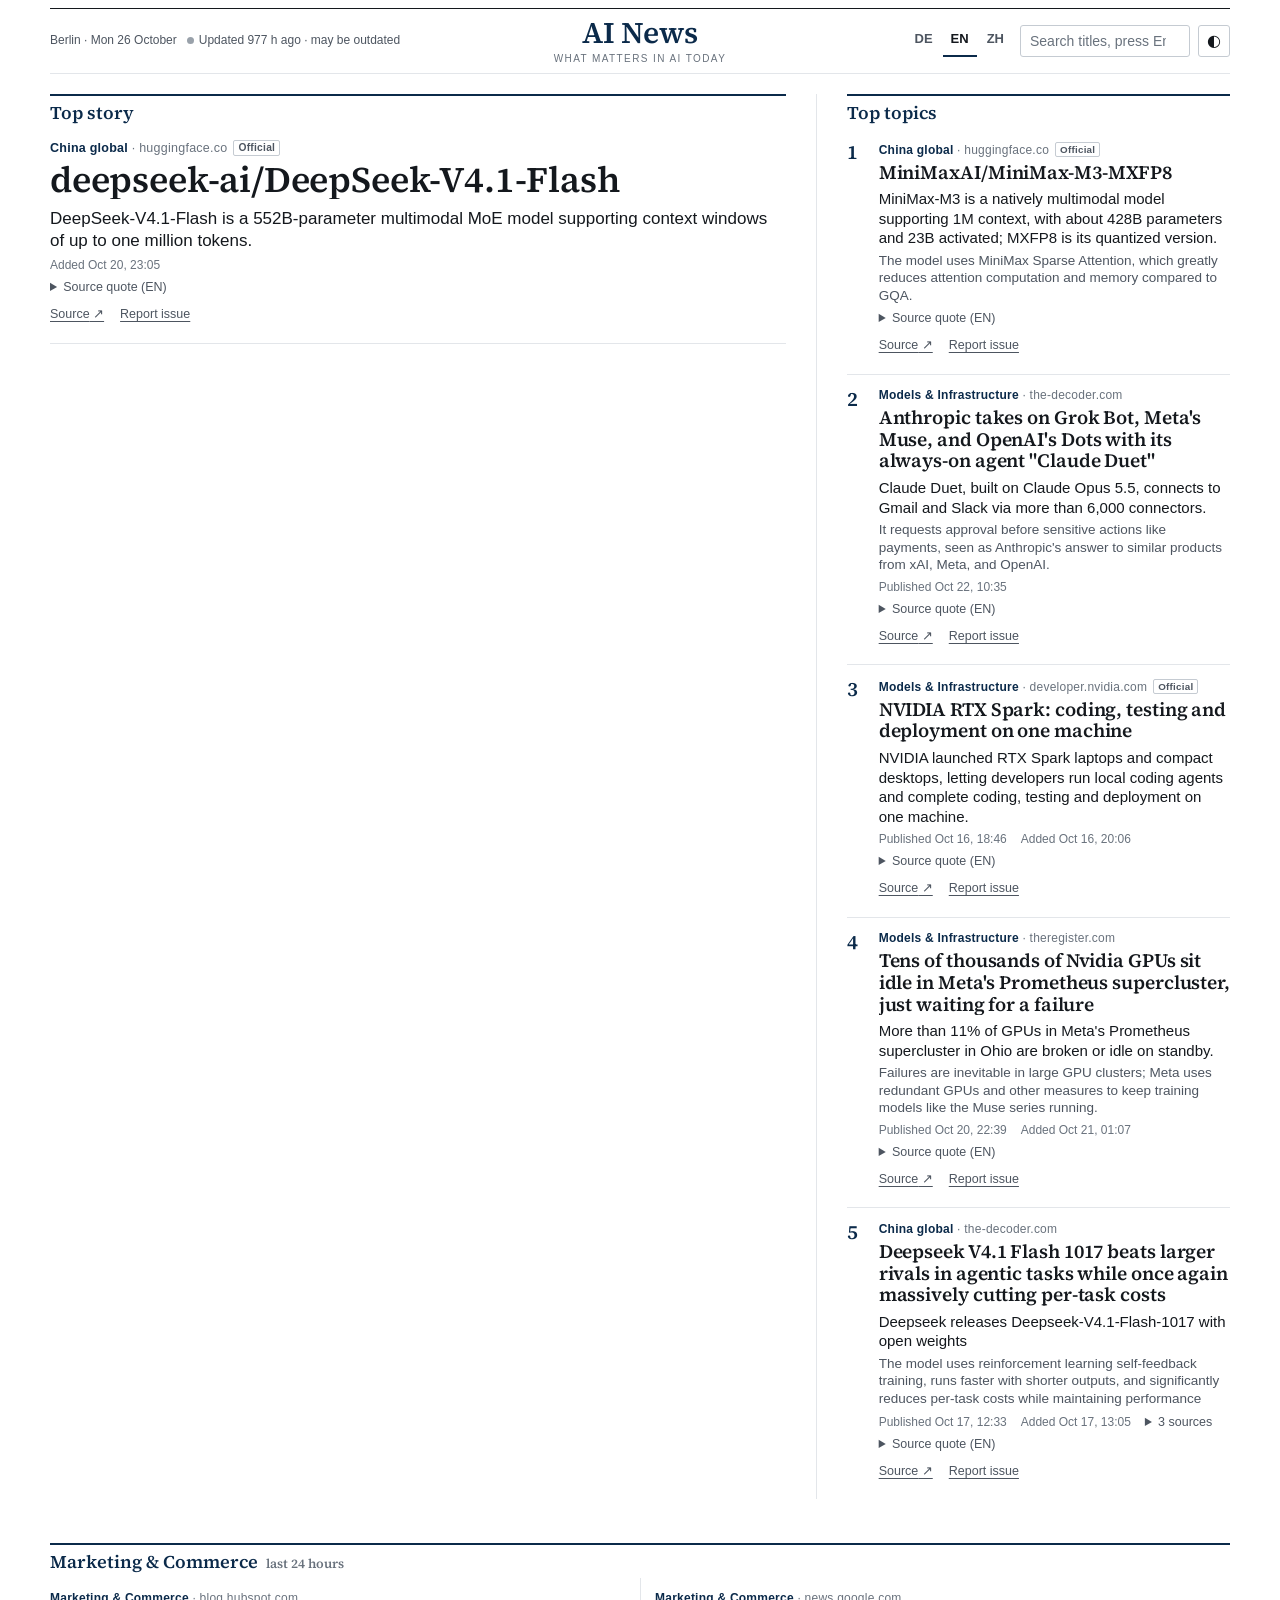
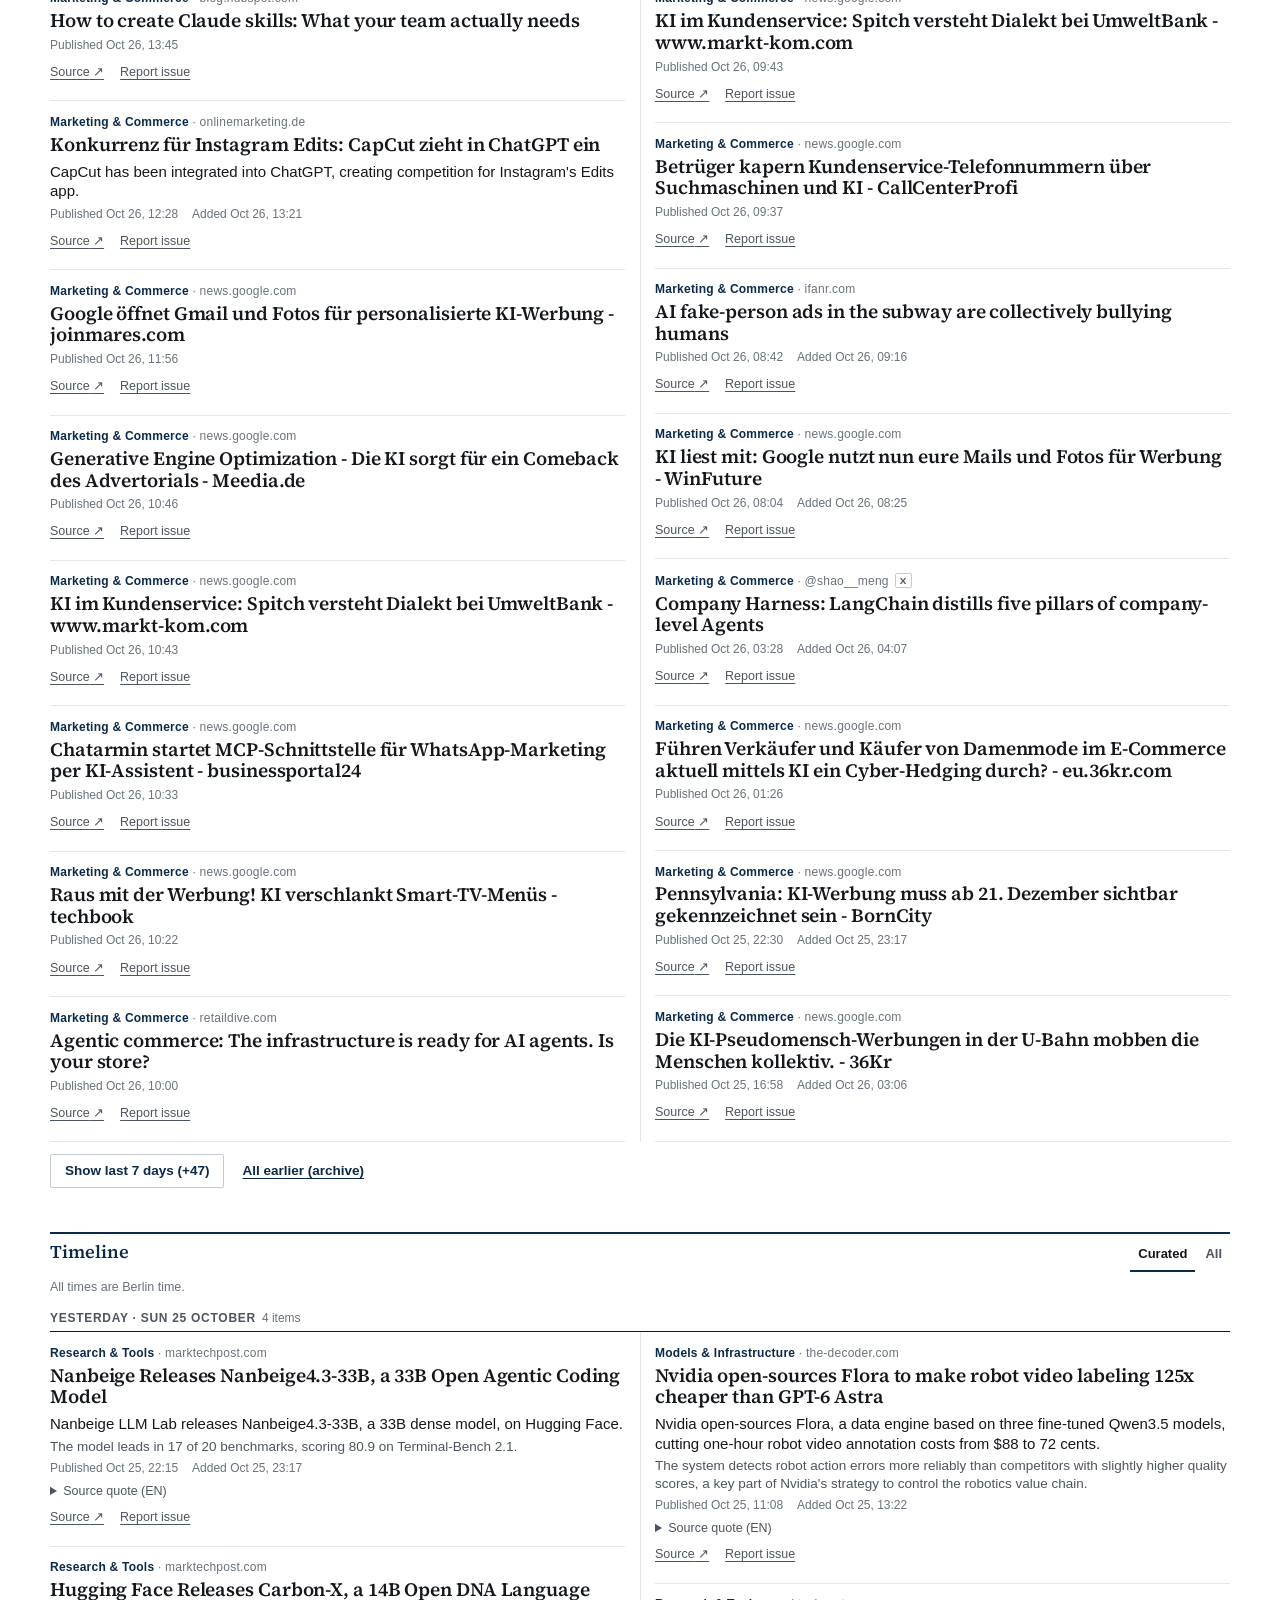
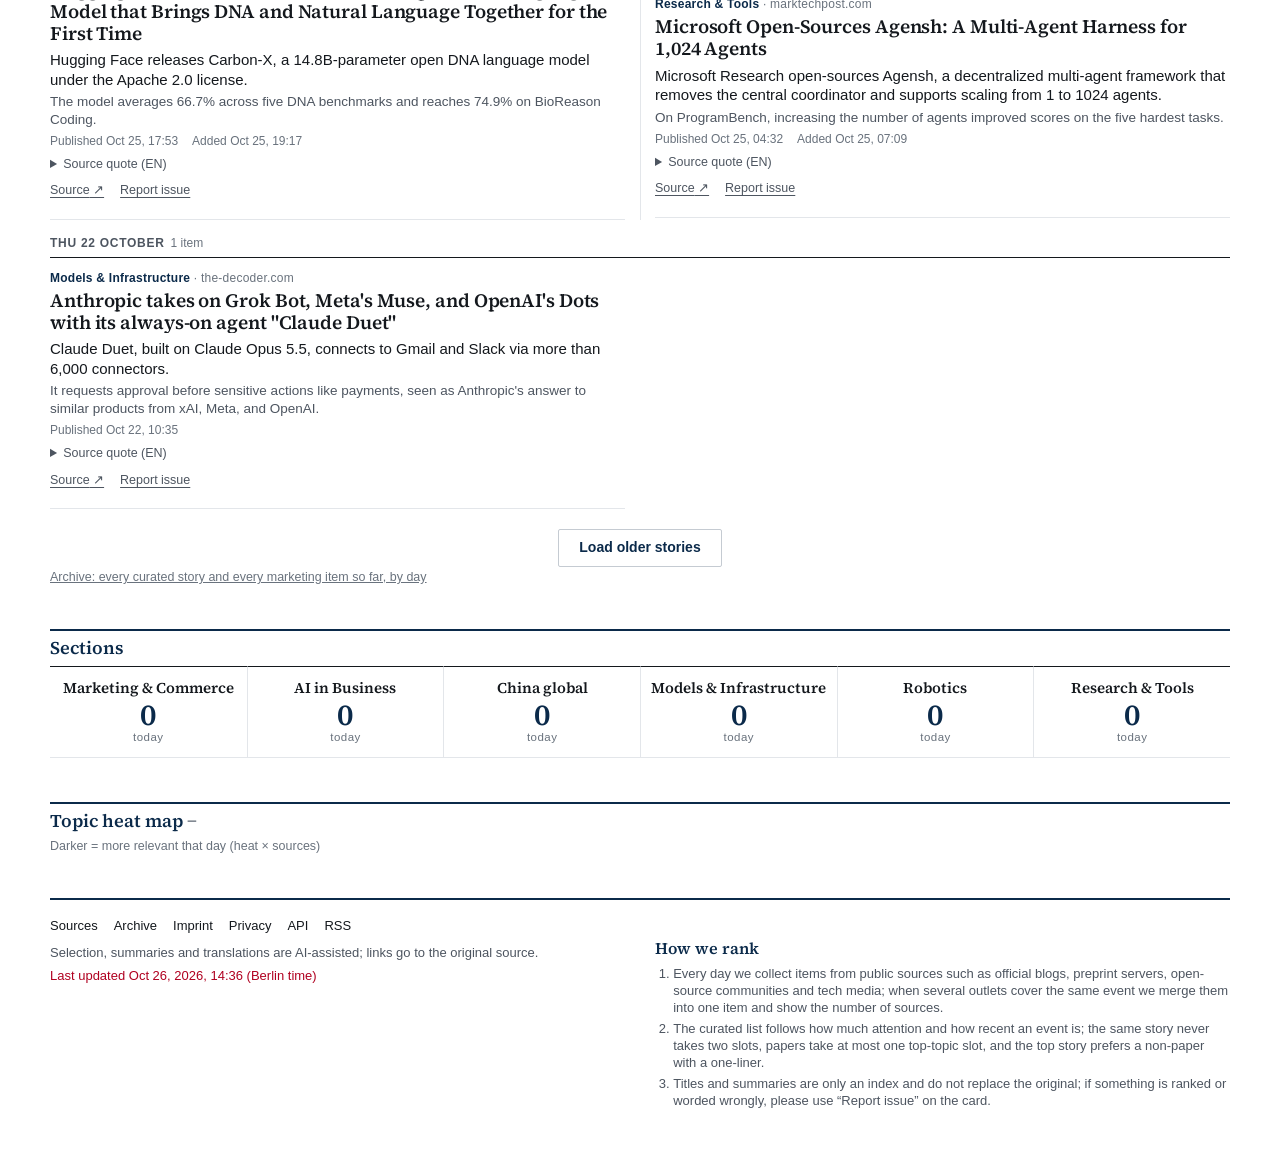
